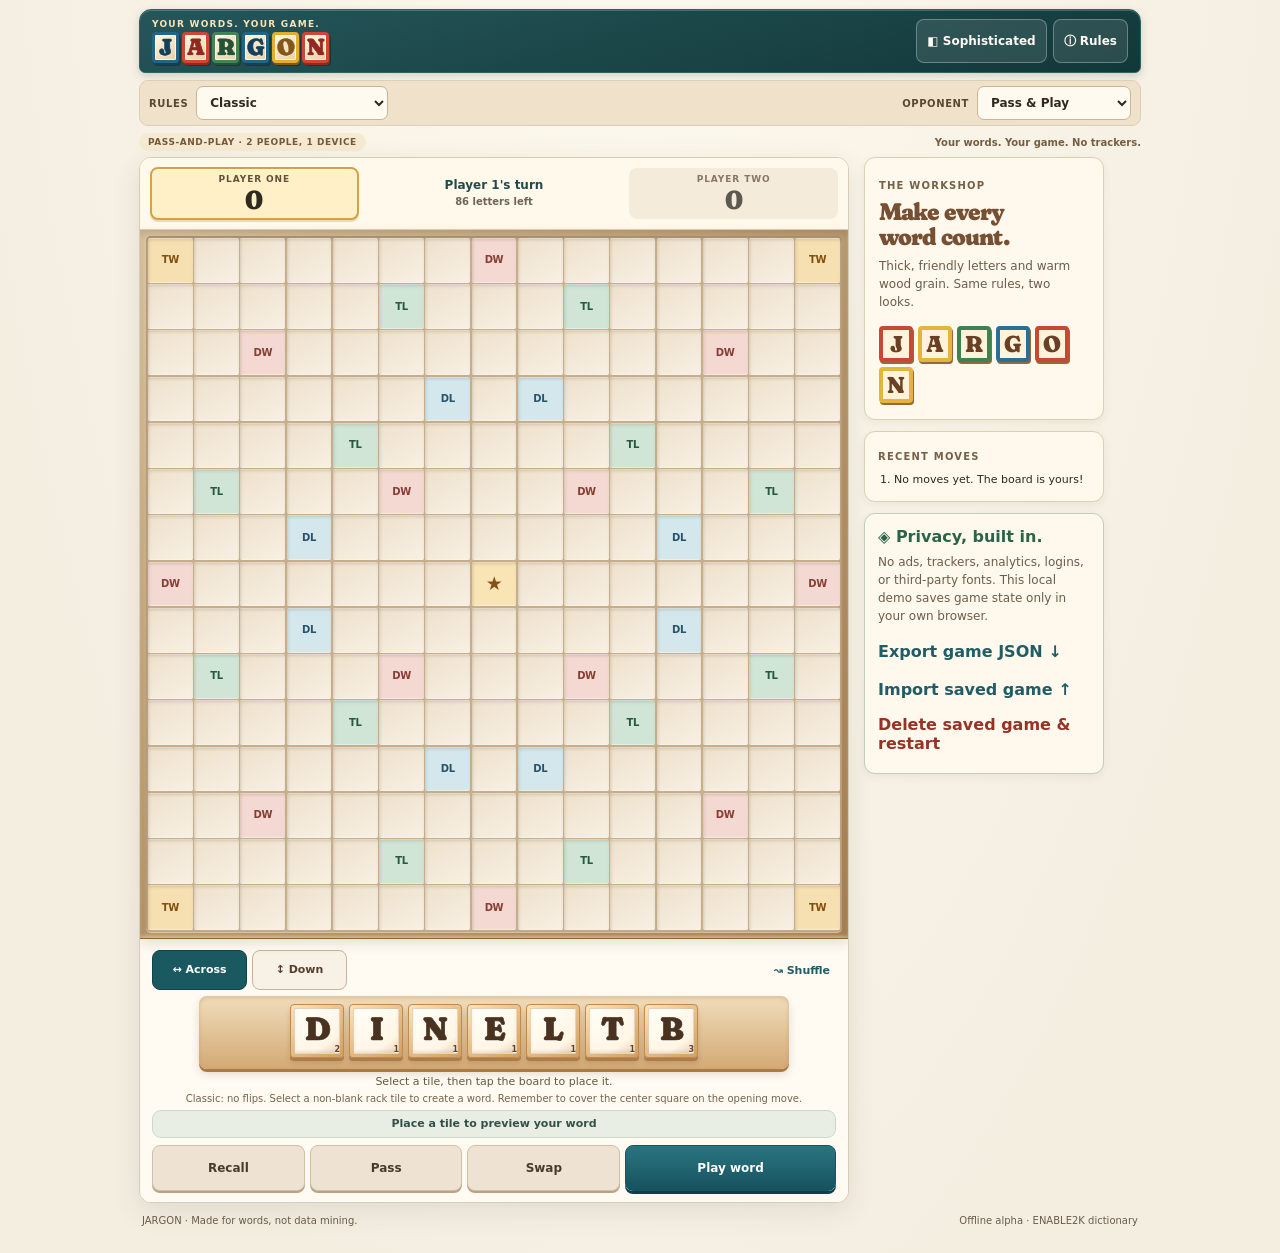
==== playtest/index.html @ ea656ae9 "preview: publish CI-tested drag, direction and computer game in separate playtest path" ====
<!doctype html>
<html lang="en"><head><meta charset="utf-8"><meta name="viewport" content="width=device-width,initial-scale=1,viewport-fit=cover"><meta name="theme-color" content="#f6eddf"><meta name="description" content="Jargon — your words, your game, your privacy."><title>Jargon — Privacy-first word game</title><style>/* Fraunces ©2018 Fraunces Project Authors, OFL 1.1; see src/fonts/OFL.txt. */
@font-face { font-family: "Jargon Fraunces"; src: url("[data-uri]") format("woff2"); font-weight: 900; font-style: normal; font-display: swap; }

/* Jargon / Workshop design system v8
   One authoritative token palette; components, then responsive, then motion.
   Original vintage toy-block styling. No network assets or advertising SDKs. */
:root {
  color-scheme: light;
  --canvas: #f4eee1;
  --paper: #fffcf5;
  --ink: #30291f;
  --muted: #6a5b4a;
  --hairline: #ddceb8;
  --wood: #e6ba79;
  --wood-side: #aa7742;
  --wood-deep: #86572e;
  --chalkboard: #204a4b;
  --chalkboard-dark: #123738;
  --teal: #205d66;
  --red: #bf392e;
  --green: #2d6948;
  --yellow: #efb22c;
  --blue: #216589;
  --display: 'Jargon Fraunces', 'Cooper Black', 'Bookman Old Style', Georgia, serif;
  --ui: system-ui, -apple-system, 'Segoe UI', sans-serif;
  --control-min: 44px;
}
* { box-sizing: border-box; }
html { -webkit-text-size-adjust: 100%; }
body {
  margin: 0;
  min-height: 100dvh;
  background: radial-gradient(ellipse at 50% -40%, #fffaf0 0%, var(--canvas) 80%);
  color: var(--ink);
  font-family: var(--ui);
  -webkit-tap-highlight-color: transparent;
}
button, select { font: inherit; }
button { cursor: pointer; touch-action: manipulation; }
button:disabled { cursor: not-allowed; opacity: .55; }
:where(button, select, [role='gridcell'], [role='button']):focus-visible {
  outline: 3px solid #066380;
  outline-offset: 2px;
}
h1, h2, h3 { font-family: var(--display); letter-spacing: -.035em; }
.shell {
  max-width: 1020px;
  margin: auto;
  padding: max(9px, env(safe-area-inset-top)) max(9px, env(safe-area-inset-right)) max(15px, env(safe-area-inset-bottom)) max(9px, env(safe-area-inset-left));
}

/* The masthead is compact: no marketing copy should displace the board. */
.top {
  display: flex; align-items: center; justify-content: space-between;
  gap: 9px; padding: 9px 12px;
  background: linear-gradient(165deg, #25565a, var(--chalkboard-dark));
  border: 1px solid #2e6360;
  border-radius: 12px 12px 6px 6px;
  color: #fff8e4;
  box-shadow: inset 0 1px 0 #ffffff32, 0 3px 8px #163a3530;
}
.top .eyebrow { color: #fae3b4; font-size: 9px; font-weight: 900; letter-spacing: .14em; margin-bottom: 3px; }
.brand-wordmark { margin: 0; font-size: 26px; line-height: 1; }
.brand-tiles { display: flex; gap: 3px; align-items: center; }
.brand-tiles > span {
  --paint: var(--blue); --paint-deep: #143f5d;
  display: grid; place-items: center;
  width: 27px; height: 31px;
  border: 3px solid var(--paint);
  border-radius: 4px;
  background: linear-gradient(145deg, #fff7e5, #ead0a3);
  color: var(--paint-deep);
  font: 900 23px/1 var(--display);
  -webkit-text-stroke: .6px currentColor;
  text-shadow: 0 1px 0 #fff8e4;
  box-shadow: inset 0 0 0 1px #ffffffba, 1px 2px 0 var(--paint-deep), 2px 3px 0 #10201c75;
}
.brand-tiles > span:nth-child(2), .brand-tiles > span:nth-child(6) { --paint: #d34434; --paint-deep: #922921; }
.brand-tiles > span:nth-child(3) { --paint: #448354; --paint-deep: #245337; }
.brand-tiles > span:nth-child(5) { --paint: #e5ad30; --paint-deep: #825718; }
.top-actions { display: flex; align-items: center; gap: 6px; }
.icon-button {
  min-height: var(--control-min);
  padding: 7px 10px;
  border: 1px solid #ffffff4b;
  border-radius: 8px;
  background: #ffffff1b;
  color: #fffaf2;
  font-size: 12px;
  font-weight: 750;
  white-space: nowrap;
}
.icon-button:active { background: #ffffff36; }

/* Compact mode selection, no storefronts or intrusive banners. */
.mode-strip {
  display: flex; align-items: center; justify-content: space-between;
  margin: 7px 0; padding: 5px 9px;
  background: #efe1ca;
  border: 1px solid var(--hairline);
  border-radius: 9px;
  min-height: 39px;
  gap: 10px;
}
.mode-picker { display: inline-flex; gap: 8px; align-items: center; font-size: 10px; color: #594831; font-weight: 850; letter-spacing: .06em; white-space: nowrap; }
.mode-picker select {
  min-height: 34px;
  max-width: 192px;
  padding: 4px 23px 4px 9px;
  background: #fffaf0;
  border: 1px solid #cbb593;
  border-radius: 7px;
  color: var(--ink);
  font-size: 12px;
  font-weight: 750;
}
.mode-note, .tagline { color: #755e42; font-size: 10px; font-weight: 650; }
.intro { display: flex; align-items: center; justify-content: space-between; gap: 8px; margin-bottom: 6px; }
.alpha-pill { background: #f7ead3; color: #76583a; font-size: 9px; font-weight: 850; border-radius: 40px; padding: 4px 9px; letter-spacing: .06em; }

/* The game is a tray, not a spreadsheet. */
.game-layout { display: grid; grid-template-columns: minmax(0, 710px) minmax(0, 240px); gap: 15px; align-items: start; }
.game {
  min-width: 0;
  background: var(--paper);
  border: 1px solid #dccbb4;
  border-radius: 12px;
  overflow: hidden;
  box-shadow: 0 8px 28px #3e2c1b1a;
}
.scorebar { display: grid; grid-template-columns: minmax(0, 1fr) minmax(0, 1.22fr) minmax(0, 1fr); align-items: center; gap: 8px; padding: 9px 10px; background: #fff9eb; border-bottom: 1px solid var(--hairline); }
.player { display: flex; flex-direction: column; align-items: center; justify-content: center; gap: 3px; min-width: 0; min-height: 51px; padding: 5px 4px; border-radius: 8px; background: #f1e7d6; color: #6b5c4b; opacity: .77; border: 1px solid transparent; }
.player.active { opacity: 1; background: #fff0c8; border: 2px solid #d6a049; box-shadow: inset 0 1px 0 #ffffffb8, 0 2px 0 #bc8c3f4d; }
.player-label { font-size: 9px; font-weight: 850; letter-spacing: .1em; white-space: nowrap; color: #65503a; }
.player strong { font: 900 26px/1 var(--display); color: var(--ink); }
.turn-center { min-width: 0; text-align: center; color: var(--chalkboard); font-size: 12px; line-height: 1.25; font-weight: 850; }
.turn-center small { display: block; margin-top: 3px; color: #6f6456; font-size: 10px; font-weight: 650; }

.board-wrap { position: relative; isolation: isolate; padding: 6px; background: linear-gradient(140deg,#dfcaa6,#b8996c 53%,#aa8254); box-shadow: inset 0 4px 8px #62432445,inset 0 -2px 3px #fff3d777,0 5px 11px #3f291e20; border-bottom:1px solid #8d6538; }
.board {
  display: grid; grid-template-columns: repeat(15, minmax(0, 1fr));
  aspect-ratio: 1; width: 100%;
  gap: 1.5px; padding: 2px;
  background: #c6ad8c;
  border-radius: 5px;
  box-shadow: inset 0 2px 4px #513a2860,0 1px 0 #f4e5cd99;
}
.sq {
  position: relative; display: grid; place-items: center;
  aspect-ratio: 1; min-width: 0; min-height: 0; padding: 0;
  border: 0; border-radius: 2px;
  background: linear-gradient(150deg,#eee1cb,#f8f0e4); color: #7e6a53;
  box-shadow: inset 1px 2px 3px #63482d34,inset 0 -1px 1px #fff9ee90;
  overflow: hidden;
}
.sq::after { content: ''; position: absolute; inset: 0; pointer-events: none; box-shadow: inset 0 1px 1px #ffffff55; }
@media (hover:hover) and (pointer:fine) { .sq:not(.occupied):hover { filter:brightness(1.045); } }
.sq.premium-DL { background: #d3e7ec; color: #28536a; }
.sq.premium-TL { background: #d0e5d5; color: #26583e; }
.sq.premium-DW { background: #f3d9d1; color: #863e35; }
.sq.premium-TW { background: #f6e0b2; color: #81500f; }
.sq.center { background: #f9e4b5; color: #85501b; }
.bonus { font-size: clamp(7px, 1.55vw, 10px); font-weight: 900; line-height: 1; letter-spacing: -.035em; }
.sq.center .bonus { font-size: clamp(12px, 2vw, 19px); }
.sq:focus-visible { position: relative; z-index: 5; outline: 3px solid #005e7b; outline-offset: -2px; }

/* Blocks: single tile component, theme-adjusted through inherited tokens. */
.block {
  --edge: #bf8a4b; --edge-dark: #946232; --face: #fff6e5; --letter: #4a3221;
  position: relative; isolation: isolate;
  display: grid; place-items: center;
  width: 100%; aspect-ratio: 1;
  background: linear-gradient(143deg,#fce4b9,#e7c08a 47%,#d1a061);
  border: 1px solid var(--edge);
  border-radius: 4px;
  box-shadow: inset 0 1px 1px #fff9e3,inset 0 -3px 0 #a67b49aa,0 2px 4px #3e2c1b40;
  color: var(--letter);
  user-select: none;
  line-height: 1;
}
.block::before {
  content: ''; position: absolute; inset: 0; pointer-events: none;
  border-radius: inherit;
  background: repeating-linear-gradient(96deg, transparent 0 7px, #8656250a 8px 9px, transparent 10px 18px);
  opacity: .45;
}
.block .face {
  display: grid; place-items: center;
  width: 87%; height: 87%;
  position: relative; z-index: 1;
  border: 1px solid #ba90655e;
  border-radius: 2px;
  background: linear-gradient(145deg,#fffef7,var(--face) 76%,#ebd4b4);
  box-shadow: inset 0 1px 2px #fffef7,inset 0 -2px 3px #aa78472b;
  font-family: var(--display); font-size: clamp(12px, 2.5vw, 25px); font-weight: 900;
  letter-spacing: -.06em; -webkit-text-stroke: .6px currentColor;
  text-shadow: 0 1px 0 #ffffffba;
  padding-bottom: .11em;
}
.block .points {
  position: absolute; z-index: 3;
  right: 2px; bottom: 2px;
  color: #604329; font: 900 clamp(6px, .78vw, 9px)/1 var(--ui);
  text-shadow: 0 1px 0 #fff8e6;
}
.sq .block { height: 100%; border-radius: 2px; }
.sq .block .face { font-size: clamp(11px, 2.4vw, 25px); }
.sq .block .points { right: 1px; bottom: 1px; font-size: clamp(6px, .72vw, 9px); }
.block.selected { transform: translateY(-3px) scale(1.035); outline: 2px solid var(--teal); outline-offset: 1px; }
.block.placed { outline: 2px solid #337953; outline-offset: -2px; }
.block.flipped { outline: 2px solid var(--teal); outline-offset: -2px; }
.block.flipped .face { color: #185467; background: linear-gradient(150deg, #fff3e5, #f6dcae); }
.block .flip-mark { position: absolute; z-index: 4; top: 1px; left: 1px; width: 11px; height: 11px; display: grid; place-items: center; background: #fff6e2ec; color: #15586c; font: 900 8px/1 var(--ui); border-radius: 2px; }
.sq .block .flip-mark { width: 8px; height: 8px; font-size: 6px; }

/* Painted toy blocks get saturated ENAMEL rims; readable dark letters remain on ivory faces. */
body.playful .block[data-color='0'] { --edge: #246e90; --edge-dark: #174862; --letter: #164b66; }
body.playful .block[data-color='1'] { --edge: #bf392e; --edge-dark: #87251d; --letter: #873026; }
body.playful .block[data-color='2'] { --edge: #33734b; --edge-dark: #205437; --letter: #275539; }
body.playful .block[data-color='3'] { --edge: #dfaa21; --edge-dark: #94651b; --letter: #775016; }
body.playful .block {
  border: 3px solid var(--edge);
  border-radius: 5px;
  box-shadow: inset 0 1px 1px #fff9e3,inset 0 -3px 0 var(--edge-dark),1px 3px 1px var(--edge-dark),2px 5px 6px #4e301f45;
}
body.playful .block .face { width: 94%; height: 94%; border: 1px solid #fff8e6; background: linear-gradient(148deg,#fffef8,#f9edd5 65%,#eed4ae); box-shadow: inset 0 1px 2px #fff,inset 0 -2px 3px #80582c2a; }
body.playful .sq .block { border-width: 2px; border-radius: 2px; box-shadow: inset 0 1px 0 #fff7e4, 1px 1px 1px #392c2035; }
body.playful .sq .block .face { width: 92%; height: 92%; }
body.playful .block .points { color: #4b3523; }

/* Rack is a shallow wooden ledge. Gameplay stays visible above the fold. */
.rack-area { padding: 9px 12px 11px; background: #fffbf2; }
.rack-heading { display: flex; align-items: center; justify-content: space-between; gap: 8px; color: #6d5b45; font-size: 10px; font-weight: 900; letter-spacing: .08em; }
.rack-tools { display: flex; gap: 4px; align-items: center; }
.text-button { color: var(--teal); background: transparent; border: 0; font-weight: 850; }
.rack-heading .text-button { padding: 8px 6px; min-height: var(--control-min); font-size: 11px; }
.flip-btn { border: 1px solid #d5c4a9; border-radius: 8px; background: #fff5e5; }
.rack {
  display: flex; justify-content: center; gap: 5px;
  margin: 4px auto 6px; padding: 8px 6px 11px;
  max-width: 590px;
  background: linear-gradient(180deg, #f0ddbc, #d4a974);
  border-radius: 8px;
  box-shadow: inset 0 2px 4px #8c5a2c3a, 0 3px 0 #aa7b47, 0 5px 8px #5d41292c;
}
.rack .block { flex: 0 1 54px; max-width: 54px; min-width: 0; cursor: pointer; box-shadow: 0 3px 0 #ac7c4d, 0 5px 5px #533e2a2b; }
.rack .block .face { font-size: clamp(21px, 5.2vw, 32px); }
.rack .block .points { font-size: 8px; right: 3px; bottom: 3px; }
.hint { color: #68563e; font-size: 11px; text-align: center; line-height: 1.3; min-height: 14px; margin: 0 auto 3px; }
.flip-explain { color: #77614a; font-size: 10px; line-height: 1.3; text-align: center; min-height: 12px; margin: 0 auto 5px; }
.controls { display: grid; grid-template-columns: repeat(3,minmax(0,1fr)) minmax(91px,1.38fr); gap: 5px; margin-top: 7px; }
.controls button {
  min-height: 46px; padding: 7px 4px;
  border: 1px solid #d2bfa6; border-radius: 8px;
  background: #eee3d2; color: #473a2e;
  box-shadow: 0 2px 0 #b9a384;
  font-size: 12px; font-weight: 850;
}
.controls .primary { background: linear-gradient(180deg, #2a7580, #16525e); color: #fff; border-color: #135563; box-shadow: 0 3px 0 #10404b; }
.controls button:active { transform: translateY(1px); box-shadow: 0 1px 0 #876f52; }

/* Secondary content does not compete with play. */
.sidebar { display: flex; flex-direction: column; gap: 11px; min-width: 0; }
.panel { background: #fff8ec; border: 1px solid var(--hairline); border-radius: 11px; padding: 16px 14px; box-shadow: 0 3px 9px #392c1b10; }
.panel h3 { margin: 6px 0 8px; color: #775033; font-size: 24px; line-height: 1.05; }
.panel p { margin: 0; font-size: 12px; color: #6d5c4b; line-height: 1.5; }
.panel-kicker { font-size: 10px; font-weight: 850; letter-spacing: .12em; color: #756148; }
.panel.small { padding: 13px; }
.blocks-deco { display: flex; flex-wrap: wrap; gap: 5px; margin-top: 15px; }
.blocks-deco span { display: grid; place-items: center; width: 34px; height: 36px; border: 4px solid #c74835; background: #fff3db; color: #694023; border-radius: 4px; font: 900 23px var(--display); box-shadow: 1px 2px 0 #98673a; }
.blocks-deco span:nth-child(4n+2) { border-color: #e3b43e; }
.blocks-deco span:nth-child(4n+3) { border-color: #3d8253; }
.blocks-deco span:nth-child(4n) { border-color: #2b7092; }
.history { padding-left: 16px; margin: 7px 0 0; font-size: 11px; line-height: 1.55; color: var(--ink); max-height: 158px; overflow: auto; }
.privacy { border-color: #bfcfba; }
.privacy strong { color: #2a644a; }
.privacy p { margin: 7px 0; }
.privacy .text-button { display: block; width: 100%; min-height: 38px; padding: 7px 0; text-align: left; }
.danger { color: #9a3127; }
footer { display: flex; justify-content: space-between; gap: 8px; padding: 12px 3px; color: var(--muted); font-size: 10px; }

/* Messages, inaccessible-preview warning and dialogs. */
.runtime-alert, .noscript-alert { display: none; margin: 7px 0; padding: 10px; color: #6d1f1a; background: #fff0ed; border: 1px solid #dc9785; border-radius: 9px; font-size: 13px; }
.runtime-alert.visible, .noscript-alert { display: block; }
.preview-lock { position: absolute; z-index: 20; top: 50%; left: 50%; transform: translate(-50%,-50%); display: flex; flex-direction: column; align-items: center; gap: 7px; width: min(75%,365px); padding: 17px 13px; text-align: center; background: #fffbf6f5; border: 2px solid #d9b780; border-radius: 14px; box-shadow: 0 10px 25px #372a2060; color: #4a3824; pointer-events: none; }
.preview-lock strong { font: 900 21px var(--display); }
.preview-lock span { font: 650 12px/1.4 var(--ui); }
.preview-lock-icon { display: grid; place-items: center; width: 43px; height: 43px; border-radius: 6px; border: 6px solid #28778a; color: #24586c; background: #ffebca; font: 900 28px var(--display); box-shadow: 2px 3px 0 #b79063; }
body.js-ready .preview-lock { display: none; }
dialog { width: min(92vw,390px); max-width: 390px; padding: 20px; border: 1px solid #d5b88f; border-radius: 14px; background: #fffaf1; color: var(--ink); box-shadow: 0 18px 50px #2c211b63; }
dialog::backdrop { background: #132828a8; }
dialog h3 { margin: 0 0 8px; font-size: 23px; }
dialog p { margin: 0 0 15px; font-size: 13px; line-height: 1.5; color: var(--muted); }
dialog button { min-height: 44px; }
.letter-picker label { display: block; margin-bottom: 6px; font-size: 13px; font-weight: 800; }
.letter-picker select { width: 100%; min-height: 48px; padding: 9px; background: white; border: 1px solid #b99a74; border-radius: 8px; font-size: 18px; }
.picker-actions { display: flex; gap: 9px; justify-content: flex-end; margin-top: 14px; }
.picker-actions button { min-width: 105px; padding: 9px 12px; border: 1px solid #d0bea5; border-radius: 8px; font-weight: 800; background: #f0e6d8; }
.picker-actions .primary { color: white; background: var(--teal); }

/* Tablet: constrain game by height as well as width. Keep rack+controls visible. */
@media (max-width: 1000px) {
  .game-layout { grid-template-columns: minmax(0,1fr); justify-items: center; }
  .sidebar { display: none; }
  .intro { display: none; }
  .game { width: 100%; max-width: min(720px, calc(100dvh - 435px)); }
}
@media (max-width: 520px) {
  .shell { padding-top: max(6px, env(safe-area-inset-top)); }
  .top { padding: 7px 9px; }
  .top .eyebrow { font-size: 8px; }
  .brand-tiles > span { width: 23px; height: 27px; font-size: 19px; border-width: 2px; }
  .icon-button { padding: 5px 7px; font-size: 11px; }
  .mode-strip { min-height: 36px; margin: 5px 0; padding: 3px 7px; }
  .mode-picker { font-size: 9px; gap: 5px; }
  .mode-picker select { min-height: 32px; max-width: 170px; font-size: 11px; padding-left: 6px; }
  .mode-note { display: none; }
  .game { max-width: 100%; }
  .scorebar { padding: 6px; gap: 5px; }
  .player { min-height: 48px; }
  .player strong { font-size: 23px; }
  .player-label { font-size: 8px; }
  .turn-center { font-size: 11px; }
  .turn-center small { font-size: 9px; }
  .board-wrap { padding: 4px; }
  .board { gap: 1px; padding: 2px; }
  .sq { border-radius: 1px; }
  .sq .block { border-radius: 1px; }
  .sq .block .face { font-size: clamp(10px,3.25vw,15px); }
  .sq .block .points { font-size: 5.5px; }
  .rack-area { padding: 6px 8px 10px; }
  .rack-heading { font-size: 9px; }
  .rack-heading .text-button { min-height: 40px; padding: 4px 6px; }
  .rack { gap: 4px; padding: 6px 5px 8px; margin: 3px auto 5px; }
  .rack .block { flex: 0 1 calc((100% - 24px)/7); }
  .rack .block .face { font-size: clamp(18px,5.4vw,25px); -webkit-text-stroke: .65px currentColor; }
  .hint { font-size: 10px; }
  .flip-explain { font-size: 9px; min-height: 11px; }
  .controls { gap: 4px; margin-top: 5px; }
  .controls button { font-size: 11px; min-height: 46px; }
  .preview-lock { width: 78%; padding: 12px 9px; gap: 5px; }
  .preview-lock strong { font-size: 17px; }
  .preview-lock span { font-size: 10px; }
  .preview-lock-icon { width: 34px; height: 34px; border-width: 4px; font-size: 21px; }
}
@media (min-width:521px) and (max-width:1000px) {
  .game { max-width: min(720px, calc(100dvh - 493px)); }
}

.score-pop { position:absolute;z-index:11;pointer-events:none;padding:4px 11px;border-radius:30px;background:#176171;color:#fffdf2;font:900 clamp(16px,4vw,24px)/1.2 var(--display);box-shadow:0 5px 12px #26180e50;transform:translate(-50%,-50%); }
.haptics-row { display:flex;align-items:center;gap:9px;margin:9px 0 13px;color:var(--ink);font-size:13px; }
.haptics-row input { width:20px;height:20px;accent-color:var(--teal); }
[hidden] { display:none !important; }
.rack .block { touch-action:manipulation; }
@media (prefers-reduced-motion: no-preference) {
 .block { transition:transform .16s cubic-bezier(.2,1.2,.35,1),box-shadow .16s ease; }
 .sq .block.is-dropping { animation:jargon-drop .32s cubic-bezier(.22,1,.36,1) both; }
 .rack .block.is-flipping { animation:jargon-flip .36s cubic-bezier(.35,.05,.32,1) both;transform-origin:50% 50%; }
 .rack .block.is-shuffling { animation:jargon-shuffle .38s cubic-bezier(.16,1,.3,1) both;animation-delay:calc(var(--tile-index,0)*36ms); }
 .score-pop { animation:jargon-score .8s ease-out both; }
 @keyframes jargon-drop { 0%{transform:translateY(-12px) scale(1.15)} 55%{transform:translateY(2px) scale(.92,1.05)} 78%{transform:translateY(-1px) scale(1.04,.98)} 100%{transform:translateY(0) scale(1)} }
 @keyframes jargon-flip { 0%{transform:perspective(500px) rotateY(0) translateY(-3px)} 48%{transform:perspective(500px) rotateY(82deg) translateY(-7px) scale(1.06)} 100%{transform:perspective(500px) rotateY(0)} }
 @keyframes jargon-shuffle { 0%{transform:translateY(0) rotate(0)} 43%{transform:translateY(-11px) rotate(-5deg) scale(1.07)} 76%{transform:translateY(1px) rotate(2deg)} 100%{transform:translateY(0) rotate(0)} }
 @keyframes jargon-score { 0%{opacity:0;transform:translate(-50%,-50%) scale(.6)} 45%{opacity:1;transform:translate(-50%,-98%) scale(1.18)} 100%{opacity:0;transform:translate(-50%,-160%) scale(1)} }
}
@media (prefers-reduced-motion: reduce) {
  *, *::before, *::after { animation: none !important; transition: none !important; scroll-behavior: auto !important; }
}

/* Narrow-phone labels collapse to preserve the minimum gameplay width. */
@media (max-width: 350px) {
  #theme span { display: none; }
  .top-actions #theme { min-width: 44px; }
}
/* Wide short screens: game remains usable instead of pushing controls below the fold. */
@media (min-width: 1001px) and (max-height: 850px) {
  .game-layout { grid-template-columns: minmax(0,1fr); }
  .sidebar { display: none; }
  .intro { display: none; }
  .game { width: 100%; display: grid; grid-template-columns: minmax(0,1fr) minmax(0,1fr); }
  .scorebar { grid-column: 1 / -1; padding: 6px; }
  .board-wrap { grid-column: 1; padding: 4px; border-bottom: 0; }
  .rack-area { grid-column: 2; display: flex; flex-direction: column; justify-content: center; padding: 14px; }
  .rack { width: 100%; }
  .rack .block { flex-basis: calc((100% - 30px)/7); }
}

/* PR15: the letter board and rack resist unintended swipe scrolling, but pinch zoom remains available. */
#board,#rack { touch-action: pinch-zoom; }
#rack .block { touch-action: pinch-zoom; }
.draft-preview {
 min-height: 28px; display:flex;align-items:center;justify-content:center;
 margin:4px auto 2px;padding:5px 9px;border-radius:9px;
 color:#325047;background:#e9eee5; border:1px solid #c8d9c9;
 font:750 11px/1.35 var(--ui);text-align:center;
}
.draft-preview[data-status="valid"] { color:#124c42;background:#d8ebdf;border-color:#94c6a6; }
.draft-preview[data-status="incomplete"] { color:#825a34;background:#f3e8d9;border-color:#d9c4a8; }
@media(max-width:520px) {
 .draft-preview { min-height:24px;padding:3px 5px;font-size:10px;margin:2px auto 1px; }
}

/* Explicit placement direction: available next to rack without expanding the board. */
.placement-direction { display:flex;align-items:center;justify-content:center;gap:5px;margin:3px 0 5px;min-width:0; }
.placement-label { font:800 9px/1.1 var(--ui);letter-spacing:.04em;color:#665642;margin-right:3px;white-space:nowrap; }
.placement-direction .direction-button { flex:1;min-width:0;min-height:34px;padding:4px 6px;border-radius:8px;border:1px solid #c7b498;background:#f8f1e5;color:#53412f;font:800 11px/1.15 var(--ui);cursor:pointer;touch-action:manipulation; }
.placement-direction .direction-button.active { background:#1b5960;color:#fff;border-color:#12454b; }
.placement-direction .direction-button:focus-visible { outline:3px solid #d88f40;outline-offset:2px; }
@media (max-width:350px){.placement-label{display:none}.placement-direction .direction-button{min-height:34px}}

/* Pointer-driven tile placement keeps the board fully interactive and pinch-zoom enabled. */
.tile-drag-ghost { position:fixed!important;z-index:999;pointer-events:none;transform:translate(-50%,-50%) scale(1.12);margin:0!important;box-shadow:0 9px 20px #33221255;opacity:.94; }
.tile-drag-origin { opacity:.42; }
#board .sq.drag-target { outline:2px solid #146e79;outline-offset:-2px;background:#c8e5db;box-shadow:inset 0 0 0 2px #fff8; }
#rack .block, #board .sq { -webkit-user-select:none;user-select:none; }

/* Keep direction selection on the existing rack toolbar row: no added mobile height. */
.rack-heading { display:flex;align-items:center;justify-content:space-between;gap:4px; }
.rack-heading .placement-direction { margin:0;flex:1;min-width:0;max-width:195px;justify-content:flex-start; }
.rack-heading .direction-button { min-height:40px; }
@media(max-width:520px){.rack-heading .direction-button { min-height:40px;padding:4px 5px;font-size:10px; }.rack-heading .rack-tools {flex-shrink:0;}}

/* Directional board cursor: inline SVG stays crisp on high-DPI Safari. */
#board .sq.active-cursor { position:relative;outline:2px solid var(--teal);outline-offset:-2px;z-index:1; }
#board .sq .cursor-arrow { position:absolute;inset:1px 1px auto auto;display:grid;place-items:center;
  width:14px;height:14px;border-radius:50%;background:var(--paper);color:var(--teal);
  box-shadow:0 1px 3px #172d2d26;pointer-events:none; }
#board .sq .cursor-arrow svg {display:block;width:11px;height:11px;fill:none;stroke:currentColor;stroke-width:2.5;
  stroke-linecap:round;stroke-linejoin:round; }
#board .sq.dir-vertical .cursor-arrow {color:var(--green);}
body.playful #board .sq.active-cursor {outline-color:var(--blue);}
body.playful #board .sq .cursor-arrow {color:var(--blue);}
#board .sq.drag-target {outline:2px solid var(--teal);outline-offset:-2px;}
body.playful #board .sq.drag-target {outline-color:var(--blue);}
.tile-drag-ghost {left:0;top:0;will-change:transform;box-shadow:0 12px 24px #0005;}

/* During pass-and-play handoff, conceal the incoming player's rack until Ready. */
body.handoff-lock #rack .block {visibility:hidden;}
body.handoff-lock .rack-area {filter:none;}

/* Computer mode: do not reveal the bot rack or accept tile interactions during its turn. */
body.bot-turn #rack .block{visibility:hidden;pointer-events:none;}
body.bot-turn #board .sq{pointer-events:none;}
body.bot-turn #shuffle,body.bot-turn #flip{pointer-events:none;opacity:.5;}
.mode-strip{gap:8px;flex-wrap:wrap;}
@media(max-width:520px){.mode-strip{display:flex;justify-content:space-between;gap:5px;}.mode-strip .mode-picker{min-width:0;font-size:8px;gap:3px;}.mode-strip select{max-width:min(35vw,170px);font-size:10px;}}

/* Keep the two rules/opponent selectors on one row even at 320px; accessible names stay on selects. */
@media(max-width:520px){
  .mode-strip{flex-wrap:nowrap;min-height:36px;}
  .mode-strip .mode-picker{flex:1 1 0;min-width:0;font-size:0;gap:0;}
  .mode-strip .mode-picker select{width:100%;max-width:100%;min-width:0;font-size:11px;}
}
</style></head>
<body><div class="shell">
<header class="top"><div><div class="eyebrow">YOUR WORDS. YOUR GAME.</div><h1 class="brand-wordmark" aria-label="Jargon"><span class="brand-tiles" aria-hidden="true"><span>J</span><span>A</span><span>R</span><span>G</span><span>O</span><span>N</span></span></h1></div><div class="top-actions"><button id="theme" class="icon-button" type="button" aria-label="Switch visual style">◧ <span>Sophisticated</span></button><button id="rules" class="icon-button" type="button">ⓘ Rules</button></div></header>
<div class="mode-strip"><label class="mode-picker">RULES <select id="game-mode" aria-label="Game ruleset"><option value="classic">Classic</option><option value="blocks">Block Flip · 104 tiles</option></select></label><label class="mode-picker">OPPONENT <select id="opponent-mode" aria-label="Choose opponent"><option value="local">Pass &amp; Play</option><option value="computer">Play Computer</option></select></label></div>
<main><div id="runtime-alert" class="runtime-alert" role="alert" aria-live="assertive"></div><noscript><div class="noscript-alert" role="alert"><strong>This preview cannot run Jargon.</strong> The board is visible, but moves require JavaScript. Open Jargon as a website in Safari or Chrome rather than in a document or attachment preview.</div></noscript><div class="intro"><span class="alpha-pill">PASS-AND-PLAY · 2 PEOPLE, 1 DEVICE</span><span class="tagline">Your words. Your game. No trackers.</span></div>
<div class="game-layout"><section class="game" aria-label="Jargon game"><div class="scorebar"><div class="player active" id="player0"><span class="player-label">PLAYER ONE</span><strong id="score0">0</strong></div><div class="turn-center"><span id="turn-label">Player One’s turn</span><small id="bag-count">86 letters left</small></div><div class="player" id="player1"><span class="player-label">PLAYER TWO</span><strong id="score1">0</strong></div></div>
<div class="board-wrap"><div class="preview-lock" role="status"><div class="preview-lock-icon" aria-hidden="true">J</div><strong>Preview only</strong><span>This document viewer cannot run the game. The board is a picture until Jargon is opened as a <b>website in Safari or Chrome.</b></span></div><div class="board" id="board" role="grid" aria-label="15 by 15 word board"><span class="sq fallback premium-TW" role="gridcell" aria-label="Row 1, column 1"><span class="bonus">TW</span></span><span class="sq fallback" role="gridcell" aria-label="Row 1, column 2"></span><span class="sq fallback" role="gridcell" aria-label="Row 1, column 3"></span><span class="sq fallback" role="gridcell" aria-label="Row 1, column 4"></span><span class="sq fallback" role="gridcell" aria-label="Row 1, column 5"></span><span class="sq fallback" role="gridcell" aria-label="Row 1, column 6"></span><span class="sq fallback" role="gridcell" aria-label="Row 1, column 7"></span><span class="sq fallback premium-DW" role="gridcell" aria-label="Row 1, column 8"><span class="bonus">DW</span></span><span class="sq fallback" role="gridcell" aria-label="Row 1, column 9"></span><span class="sq fallback" role="gridcell" aria-label="Row 1, column 10"></span><span class="sq fallback" role="gridcell" aria-label="Row 1, column 11"></span><span class="sq fallback" role="gridcell" aria-label="Row 1, column 12"></span><span class="sq fallback" role="gridcell" aria-label="Row 1, column 13"></span><span class="sq fallback" role="gridcell" aria-label="Row 1, column 14"></span><span class="sq fallback premium-TW" role="gridcell" aria-label="Row 1, column 15"><span class="bonus">TW</span></span><span class="sq fallback" role="gridcell" aria-label="Row 2, column 1"></span><span class="sq fallback" role="gridcell" aria-label="Row 2, column 2"></span><span class="sq fallback" role="gridcell" aria-label="Row 2, column 3"></span><span class="sq fallback" role="gridcell" aria-label="Row 2, column 4"></span><span class="sq fallback" role="gridcell" aria-label="Row 2, column 5"></span><span class="sq fallback premium-TL" role="gridcell" aria-label="Row 2, column 6"><span class="bonus">TL</span></span><span class="sq fallback" role="gridcell" aria-label="Row 2, column 7"></span><span class="sq fallback" role="gridcell" aria-label="Row 2, column 8"></span><span class="sq fallback" role="gridcell" aria-label="Row 2, column 9"></span><span class="sq fallback premium-TL" role="gridcell" aria-label="Row 2, column 10"><span class="bonus">TL</span></span><span class="sq fallback" role="gridcell" aria-label="Row 2, column 11"></span><span class="sq fallback" role="gridcell" aria-label="Row 2, column 12"></span><span class="sq fallback" role="gridcell" aria-label="Row 2, column 13"></span><span class="sq fallback" role="gridcell" aria-label="Row 2, column 14"></span><span class="sq fallback" role="gridcell" aria-label="Row 2, column 15"></span><span class="sq fallback" role="gridcell" aria-label="Row 3, column 1"></span><span class="sq fallback" role="gridcell" aria-label="Row 3, column 2"></span><span class="sq fallback premium-DW" role="gridcell" aria-label="Row 3, column 3"><span class="bonus">DW</span></span><span class="sq fallback" role="gridcell" aria-label="Row 3, column 4"></span><span class="sq fallback" role="gridcell" aria-label="Row 3, column 5"></span><span class="sq fallback" role="gridcell" aria-label="Row 3, column 6"></span><span class="sq fallback" role="gridcell" aria-label="Row 3, column 7"></span><span class="sq fallback" role="gridcell" aria-label="Row 3, column 8"></span><span class="sq fallback" role="gridcell" aria-label="Row 3, column 9"></span><span class="sq fallback" role="gridcell" aria-label="Row 3, column 10"></span><span class="sq fallback" role="gridcell" aria-label="Row 3, column 11"></span><span class="sq fallback" role="gridcell" aria-label="Row 3, column 12"></span><span class="sq fallback premium-DW" role="gridcell" aria-label="Row 3, column 13"><span class="bonus">DW</span></span><span class="sq fallback" role="gridcell" aria-label="Row 3, column 14"></span><span class="sq fallback" role="gridcell" aria-label="Row 3, column 15"></span><span class="sq fallback" role="gridcell" aria-label="Row 4, column 1"></span><span class="sq fallback" role="gridcell" aria-label="Row 4, column 2"></span><span class="sq fallback" role="gridcell" aria-label="Row 4, column 3"></span><span class="sq fallback" role="gridcell" aria-label="Row 4, column 4"></span><span class="sq fallback" role="gridcell" aria-label="Row 4, column 5"></span><span class="sq fallback" role="gridcell" aria-label="Row 4, column 6"></span><span class="sq fallback premium-DL" role="gridcell" aria-label="Row 4, column 7"><span class="bonus">DL</span></span><span class="sq fallback" role="gridcell" aria-label="Row 4, column 8"></span><span class="sq fallback premium-DL" role="gridcell" aria-label="Row 4, column 9"><span class="bonus">DL</span></span><span class="sq fallback" role="gridcell" aria-label="Row 4, column 10"></span><span class="sq fallback" role="gridcell" aria-label="Row 4, column 11"></span><span class="sq fallback" role="gridcell" aria-label="Row 4, column 12"></span><span class="sq fallback" role="gridcell" aria-label="Row 4, column 13"></span><span class="sq fallback" role="gridcell" aria-label="Row 4, column 14"></span><span class="sq fallback" role="gridcell" aria-label="Row 4, column 15"></span><span class="sq fallback" role="gridcell" aria-label="Row 5, column 1"></span><span class="sq fallback" role="gridcell" aria-label="Row 5, column 2"></span><span class="sq fallback" role="gridcell" aria-label="Row 5, column 3"></span><span class="sq fallback" role="gridcell" aria-label="Row 5, column 4"></span><span class="sq fallback premium-TL" role="gridcell" aria-label="Row 5, column 5"><span class="bonus">TL</span></span><span class="sq fallback" role="gridcell" aria-label="Row 5, column 6"></span><span class="sq fallback" role="gridcell" aria-label="Row 5, column 7"></span><span class="sq fallback" role="gridcell" aria-label="Row 5, column 8"></span><span class="sq fallback" role="gridcell" aria-label="Row 5, column 9"></span><span class="sq fallback" role="gridcell" aria-label="Row 5, column 10"></span><span class="sq fallback premium-TL" role="gridcell" aria-label="Row 5, column 11"><span class="bonus">TL</span></span><span class="sq fallback" role="gridcell" aria-label="Row 5, column 12"></span><span class="sq fallback" role="gridcell" aria-label="Row 5, column 13"></span><span class="sq fallback" role="gridcell" aria-label="Row 5, column 14"></span><span class="sq fallback" role="gridcell" aria-label="Row 5, column 15"></span><span class="sq fallback" role="gridcell" aria-label="Row 6, column 1"></span><span class="sq fallback premium-TL" role="gridcell" aria-label="Row 6, column 2"><span class="bonus">TL</span></span><span class="sq fallback" role="gridcell" aria-label="Row 6, column 3"></span><span class="sq fallback" role="gridcell" aria-label="Row 6, column 4"></span><span class="sq fallback" role="gridcell" aria-label="Row 6, column 5"></span><span class="sq fallback premium-DW" role="gridcell" aria-label="Row 6, column 6"><span class="bonus">DW</span></span><span class="sq fallback" role="gridcell" aria-label="Row 6, column 7"></span><span class="sq fallback" role="gridcell" aria-label="Row 6, column 8"></span><span class="sq fallback" role="gridcell" aria-label="Row 6, column 9"></span><span class="sq fallback premium-DW" role="gridcell" aria-label="Row 6, column 10"><span class="bonus">DW</span></span><span class="sq fallback" role="gridcell" aria-label="Row 6, column 11"></span><span class="sq fallback" role="gridcell" aria-label="Row 6, column 12"></span><span class="sq fallback" role="gridcell" aria-label="Row 6, column 13"></span><span class="sq fallback premium-TL" role="gridcell" aria-label="Row 6, column 14"><span class="bonus">TL</span></span><span class="sq fallback" role="gridcell" aria-label="Row 6, column 15"></span><span class="sq fallback" role="gridcell" aria-label="Row 7, column 1"></span><span class="sq fallback" role="gridcell" aria-label="Row 7, column 2"></span><span class="sq fallback" role="gridcell" aria-label="Row 7, column 3"></span><span class="sq fallback premium-DL" role="gridcell" aria-label="Row 7, column 4"><span class="bonus">DL</span></span><span class="sq fallback" role="gridcell" aria-label="Row 7, column 5"></span><span class="sq fallback" role="gridcell" aria-label="Row 7, column 6"></span><span class="sq fallback" role="gridcell" aria-label="Row 7, column 7"></span><span class="sq fallback" role="gridcell" aria-label="Row 7, column 8"></span><span class="sq fallback" role="gridcell" aria-label="Row 7, column 9"></span><span class="sq fallback" role="gridcell" aria-label="Row 7, column 10"></span><span class="sq fallback" role="gridcell" aria-label="Row 7, column 11"></span><span class="sq fallback premium-DL" role="gridcell" aria-label="Row 7, column 12"><span class="bonus">DL</span></span><span class="sq fallback" role="gridcell" aria-label="Row 7, column 13"></span><span class="sq fallback" role="gridcell" aria-label="Row 7, column 14"></span><span class="sq fallback" role="gridcell" aria-label="Row 7, column 15"></span><span class="sq fallback premium-DW" role="gridcell" aria-label="Row 8, column 1"><span class="bonus">DW</span></span><span class="sq fallback" role="gridcell" aria-label="Row 8, column 2"></span><span class="sq fallback" role="gridcell" aria-label="Row 8, column 3"></span><span class="sq fallback" role="gridcell" aria-label="Row 8, column 4"></span><span class="sq fallback" role="gridcell" aria-label="Row 8, column 5"></span><span class="sq fallback" role="gridcell" aria-label="Row 8, column 6"></span><span class="sq fallback" role="gridcell" aria-label="Row 8, column 7"></span><span class="sq fallback premium-DW center" role="gridcell" aria-label="Row 8, column 8"><span class="bonus">★</span></span><span class="sq fallback" role="gridcell" aria-label="Row 8, column 9"></span><span class="sq fallback" role="gridcell" aria-label="Row 8, column 10"></span><span class="sq fallback" role="gridcell" aria-label="Row 8, column 11"></span><span class="sq fallback" role="gridcell" aria-label="Row 8, column 12"></span><span class="sq fallback" role="gridcell" aria-label="Row 8, column 13"></span><span class="sq fallback" role="gridcell" aria-label="Row 8, column 14"></span><span class="sq fallback premium-DW" role="gridcell" aria-label="Row 8, column 15"><span class="bonus">DW</span></span><span class="sq fallback" role="gridcell" aria-label="Row 9, column 1"></span><span class="sq fallback" role="gridcell" aria-label="Row 9, column 2"></span><span class="sq fallback" role="gridcell" aria-label="Row 9, column 3"></span><span class="sq fallback premium-DL" role="gridcell" aria-label="Row 9, column 4"><span class="bonus">DL</span></span><span class="sq fallback" role="gridcell" aria-label="Row 9, column 5"></span><span class="sq fallback" role="gridcell" aria-label="Row 9, column 6"></span><span class="sq fallback" role="gridcell" aria-label="Row 9, column 7"></span><span class="sq fallback" role="gridcell" aria-label="Row 9, column 8"></span><span class="sq fallback" role="gridcell" aria-label="Row 9, column 9"></span><span class="sq fallback" role="gridcell" aria-label="Row 9, column 10"></span><span class="sq fallback" role="gridcell" aria-label="Row 9, column 11"></span><span class="sq fallback premium-DL" role="gridcell" aria-label="Row 9, column 12"><span class="bonus">DL</span></span><span class="sq fallback" role="gridcell" aria-label="Row 9, column 13"></span><span class="sq fallback" role="gridcell" aria-label="Row 9, column 14"></span><span class="sq fallback" role="gridcell" aria-label="Row 9, column 15"></span><span class="sq fallback" role="gridcell" aria-label="Row 10, column 1"></span><span class="sq fallback premium-TL" role="gridcell" aria-label="Row 10, column 2"><span class="bonus">TL</span></span><span class="sq fallback" role="gridcell" aria-label="Row 10, column 3"></span><span class="sq fallback" role="gridcell" aria-label="Row 10, column 4"></span><span class="sq fallback" role="gridcell" aria-label="Row 10, column 5"></span><span class="sq fallback premium-DW" role="gridcell" aria-label="Row 10, column 6"><span class="bonus">DW</span></span><span class="sq fallback" role="gridcell" aria-label="Row 10, column 7"></span><span class="sq fallback" role="gridcell" aria-label="Row 10, column 8"></span><span class="sq fallback" role="gridcell" aria-label="Row 10, column 9"></span><span class="sq fallback premium-DW" role="gridcell" aria-label="Row 10, column 10"><span class="bonus">DW</span></span><span class="sq fallback" role="gridcell" aria-label="Row 10, column 11"></span><span class="sq fallback" role="gridcell" aria-label="Row 10, column 12"></span><span class="sq fallback" role="gridcell" aria-label="Row 10, column 13"></span><span class="sq fallback premium-TL" role="gridcell" aria-label="Row 10, column 14"><span class="bonus">TL</span></span><span class="sq fallback" role="gridcell" aria-label="Row 10, column 15"></span><span class="sq fallback" role="gridcell" aria-label="Row 11, column 1"></span><span class="sq fallback" role="gridcell" aria-label="Row 11, column 2"></span><span class="sq fallback" role="gridcell" aria-label="Row 11, column 3"></span><span class="sq fallback" role="gridcell" aria-label="Row 11, column 4"></span><span class="sq fallback premium-TL" role="gridcell" aria-label="Row 11, column 5"><span class="bonus">TL</span></span><span class="sq fallback" role="gridcell" aria-label="Row 11, column 6"></span><span class="sq fallback" role="gridcell" aria-label="Row 11, column 7"></span><span class="sq fallback" role="gridcell" aria-label="Row 11, column 8"></span><span class="sq fallback" role="gridcell" aria-label="Row 11, column 9"></span><span class="sq fallback" role="gridcell" aria-label="Row 11, column 10"></span><span class="sq fallback premium-TL" role="gridcell" aria-label="Row 11, column 11"><span class="bonus">TL</span></span><span class="sq fallback" role="gridcell" aria-label="Row 11, column 12"></span><span class="sq fallback" role="gridcell" aria-label="Row 11, column 13"></span><span class="sq fallback" role="gridcell" aria-label="Row 11, column 14"></span><span class="sq fallback" role="gridcell" aria-label="Row 11, column 15"></span><span class="sq fallback" role="gridcell" aria-label="Row 12, column 1"></span><span class="sq fallback" role="gridcell" aria-label="Row 12, column 2"></span><span class="sq fallback" role="gridcell" aria-label="Row 12, column 3"></span><span class="sq fallback" role="gridcell" aria-label="Row 12, column 4"></span><span class="sq fallback" role="gridcell" aria-label="Row 12, column 5"></span><span class="sq fallback" role="gridcell" aria-label="Row 12, column 6"></span><span class="sq fallback premium-DL" role="gridcell" aria-label="Row 12, column 7"><span class="bonus">DL</span></span><span class="sq fallback" role="gridcell" aria-label="Row 12, column 8"></span><span class="sq fallback premium-DL" role="gridcell" aria-label="Row 12, column 9"><span class="bonus">DL</span></span><span class="sq fallback" role="gridcell" aria-label="Row 12, column 10"></span><span class="sq fallback" role="gridcell" aria-label="Row 12, column 11"></span><span class="sq fallback" role="gridcell" aria-label="Row 12, column 12"></span><span class="sq fallback" role="gridcell" aria-label="Row 12, column 13"></span><span class="sq fallback" role="gridcell" aria-label="Row 12, column 14"></span><span class="sq fallback" role="gridcell" aria-label="Row 12, column 15"></span><span class="sq fallback" role="gridcell" aria-label="Row 13, column 1"></span><span class="sq fallback" role="gridcell" aria-label="Row 13, column 2"></span><span class="sq fallback premium-DW" role="gridcell" aria-label="Row 13, column 3"><span class="bonus">DW</span></span><span class="sq fallback" role="gridcell" aria-label="Row 13, column 4"></span><span class="sq fallback" role="gridcell" aria-label="Row 13, column 5"></span><span class="sq fallback" role="gridcell" aria-label="Row 13, column 6"></span><span class="sq fallback" role="gridcell" aria-label="Row 13, column 7"></span><span class="sq fallback" role="gridcell" aria-label="Row 13, column 8"></span><span class="sq fallback" role="gridcell" aria-label="Row 13, column 9"></span><span class="sq fallback" role="gridcell" aria-label="Row 13, column 10"></span><span class="sq fallback" role="gridcell" aria-label="Row 13, column 11"></span><span class="sq fallback" role="gridcell" aria-label="Row 13, column 12"></span><span class="sq fallback premium-DW" role="gridcell" aria-label="Row 13, column 13"><span class="bonus">DW</span></span><span class="sq fallback" role="gridcell" aria-label="Row 13, column 14"></span><span class="sq fallback" role="gridcell" aria-label="Row 13, column 15"></span><span class="sq fallback" role="gridcell" aria-label="Row 14, column 1"></span><span class="sq fallback" role="gridcell" aria-label="Row 14, column 2"></span><span class="sq fallback" role="gridcell" aria-label="Row 14, column 3"></span><span class="sq fallback" role="gridcell" aria-label="Row 14, column 4"></span><span class="sq fallback" role="gridcell" aria-label="Row 14, column 5"></span><span class="sq fallback premium-TL" role="gridcell" aria-label="Row 14, column 6"><span class="bonus">TL</span></span><span class="sq fallback" role="gridcell" aria-label="Row 14, column 7"></span><span class="sq fallback" role="gridcell" aria-label="Row 14, column 8"></span><span class="sq fallback" role="gridcell" aria-label="Row 14, column 9"></span><span class="sq fallback premium-TL" role="gridcell" aria-label="Row 14, column 10"><span class="bonus">TL</span></span><span class="sq fallback" role="gridcell" aria-label="Row 14, column 11"></span><span class="sq fallback" role="gridcell" aria-label="Row 14, column 12"></span><span class="sq fallback" role="gridcell" aria-label="Row 14, column 13"></span><span class="sq fallback" role="gridcell" aria-label="Row 14, column 14"></span><span class="sq fallback" role="gridcell" aria-label="Row 14, column 15"></span><span class="sq fallback premium-TW" role="gridcell" aria-label="Row 15, column 1"><span class="bonus">TW</span></span><span class="sq fallback" role="gridcell" aria-label="Row 15, column 2"></span><span class="sq fallback" role="gridcell" aria-label="Row 15, column 3"></span><span class="sq fallback" role="gridcell" aria-label="Row 15, column 4"></span><span class="sq fallback" role="gridcell" aria-label="Row 15, column 5"></span><span class="sq fallback" role="gridcell" aria-label="Row 15, column 6"></span><span class="sq fallback" role="gridcell" aria-label="Row 15, column 7"></span><span class="sq fallback premium-DW" role="gridcell" aria-label="Row 15, column 8"><span class="bonus">DW</span></span><span class="sq fallback" role="gridcell" aria-label="Row 15, column 9"></span><span class="sq fallback" role="gridcell" aria-label="Row 15, column 10"></span><span class="sq fallback" role="gridcell" aria-label="Row 15, column 11"></span><span class="sq fallback" role="gridcell" aria-label="Row 15, column 12"></span><span class="sq fallback" role="gridcell" aria-label="Row 15, column 13"></span><span class="sq fallback" role="gridcell" aria-label="Row 15, column 14"></span><span class="sq fallback premium-TW" role="gridcell" aria-label="Row 15, column 15"><span class="bonus">TW</span></span></div></div>
<div class="rack-area"><div class="rack-heading"><div class="placement-direction" role="group" aria-label="Word placement direction"><button type="button" class="direction-button active" data-placement-direction="horizontal" aria-pressed="true">↔ Across</button><button type="button" class="direction-button" data-placement-direction="vertical" aria-pressed="false">↕ Down</button></div><span class="rack-tools"><button id="flip" type="button" class="text-button flip-btn" disabled title="Select a tile to flip">↻ Flip</button><button id="shuffle" class="text-button">↝ Shuffle</button></span></div><div class="rack" id="rack" aria-label="Your letter rack"></div><div class="hint" id="hint" role="status" aria-live="polite">Choose Across or Down. Tap a letter then any square to place it; double-tap a letter to extend.</div><div class="flip-explain" id="flip-explain">Classic: no flips. Select Block Flip mode to play the 104-tile experiment.</div><div class="draft-preview" id="draft-preview" role="status" aria-live="polite">Place a tile to preview your word</div><div class="controls"><button type="button" id="recall" class="secondary">Recall</button><button type="button" id="pass" class="secondary">Pass</button><button type="button" id="swap" class="secondary">Swap</button><button type="button" id="play" class="primary">Play word</button></div></div></section>
<aside class="sidebar"><div class="panel"><span class="panel-kicker">THE WORKSHOP</span><h3>Make every<br>word count.</h3><p>Thick, friendly letters and warm wood grain. Same rules, two looks.</p><div class="blocks-deco" aria-hidden="true"><span>J</span><span>A</span><span>R</span><span>G</span><span>O</span><span>N</span></div></div><div class="panel small"><span class="panel-kicker">RECENT MOVES</span><ol id="history" class="history"><li>No moves yet. The board is yours!</li></ol></div><div class="panel small privacy"><strong>◈ Privacy, built in.</strong><p>No ads, trackers, analytics, logins, or third-party fonts. This local demo saves game state only in your own browser.</p><button type="button" id="export" class="text-button">Export game JSON ↓</button><button type="button" id="import" class="text-button">Import saved game ↑</button><input type="file" id="import-file" accept="application/json,.json" hidden aria-label="Choose Jargon save file"><button type="button" id="reset" class="text-button danger">Delete saved game & restart</button></div></aside></div></main>
<footer>JARGON · Made for words, not data mining. <span>Offline alpha · ENABLE2K dictionary</span></footer>
</div><dialog id="blank-picker" class="letter-picker" aria-labelledby="blank-title">
  <h3 id="blank-title">Choose a letter for your blank</h3>
  <p>The blank scores zero points, whichever letter you choose.</p>
  <label for="blank-letter">Letter</label>
  <select id="blank-letter" aria-label="Letter for blank tile"><option value="A">A</option><option value="B">B</option><option value="C">C</option><option value="D">D</option><option value="E">E</option><option value="F">F</option><option value="G">G</option><option value="H">H</option><option value="I">I</option><option value="J">J</option><option value="K">K</option><option value="L">L</option><option value="M">M</option><option value="N">N</option><option value="O">O</option><option value="P">P</option><option value="Q">Q</option><option value="R">R</option><option value="S">S</option><option value="T">T</option><option value="U">U</option><option value="V">V</option><option value="W">W</option><option value="X">X</option><option value="Y">Y</option><option value="Z">Z</option></select>
  <div class="picker-actions"><button id="blank-cancel" type="button">Cancel</button><button id="blank-confirm" class="primary" type="button">Place letter</button></div>
</dialog>
<dialog id="dialog"><form method="dialog"><h3 id="dialog-title">Between turns</h3><p id="dialog-message">Pass the device to the next player.</p><label id="haptics-row" class="haptics-row" hidden><input id="haptics-setting" type="checkbox"> Optional vibration on supported devices</label><button id="dialog-close" class="primary">Ready to play</button></form></dialog><script>// ===== Jargon pure rules engine =====
/** Jargon pure game engine. No storage, analytics, network, DOM, or platform dependencies. */
const SIZE = 15;
const RACK_SIZE = 7;
const BINGO = 40;
const RULES_VERSION = 'jargon-alpha-2';
const BLOCKS_DISTRIBUTION = {
    '?': [2,0,null], E:[13,1,'A'], A:[9,1,'E'], I:[8,1,'O'], O:[8,1,'U'],
    T:[7,1,'D'], R:[6,1,'S'], S:[5,1,'Z'], D:[5,2,'T'], N:[5,2,'M'],
    L:[4,2,'R'], U:[4,2,'I'], H:[4,3,'W'], G:[3,3,'K'], Y:[2,3,'I'],
    B:[2,4,'P'], C:[2,4,'K'], F:[2,4,'V'], M:[2,4,'N'], P:[2,4,'B'],
    W:[2,4,'H'], V:[2,5,'F'], K:[1,5,'C'], X:[1,8,'S'], J:[1,10,'G'],
    Q:[1,10,'U'], Z:[1,10,'S']
};
const MODES = Object.freeze({classic:'Classic',blocks:'Block Flip'});
function tileValue(tile,flipped=!!tile.flipped){return tile.blank?0:(flipped?Math.max(1,Math.floor(tile.points/2)):tile.points);}
function tileFace(tile,flipped=!!tile.flipped){return flipped&&tile.alternate?tile.alternate:tile.letter;}

const DISTRIBUTION = {
    A: [9, 1], B: [2, 3], C: [2, 3], D: [4, 2], E: [12, 1], F: [2, 4], G: [3, 2], H: [2, 4], I: [9, 1], J: [1, 8], K: [1, 5], L: [4, 1], M: [2, 3], N: [6, 1], O: [8, 1], P: [2, 3], Q: [1, 10], R: [6, 1], S: [4, 1], T: [6, 1], U: [4, 1], V: [2, 4], W: [2, 4], X: [1, 8], Y: [2, 4], Z: [1, 10], '?': [2, 0]
};
function bonuses() {
    // Original symmetrical pattern. Same bonus coordinates for all players, distinct from reference products.
    const a = Array.from({ length: SIZE }, () => Array(SIZE).fill(null));
    const set = (r, c, b) => { for (const [x, y] of [[r, c], [r, SIZE - 1 - c], [SIZE - 1 - r, c], [SIZE - 1 - r, SIZE - 1 - c], [c, r], [c, SIZE - 1 - r], [SIZE - 1 - c, r], [SIZE - 1 - c, SIZE - 1 - r]])
        a[x][y] = b; };
    set(0, 0, 'TW');
    set(1, 5, 'TL');
    set(2, 2, 'DW');
    set(3, 6, 'DL');
    set(4, 4, 'TL');
    set(5, 5, 'DW');
    set(0, 7, 'DW');
    set(7, 7, 'DW');
    return a;
}
const PREMIUM = bonuses();
function fullBag(mode='classic') {
    assert(mode in MODES, 'Unknown Jargon mode');
    const distribution=mode==='blocks'?BLOCKS_DISTRIBUTION:DISTRIBUTION;
    let id=1;
    return Object.entries(distribution).flatMap(([letter,[count,points,alternate]])=>
       Array.from({length:count},()=>({id:id++,letter,points,blank:letter==='?',
          ...(mode==='blocks'?{alternate:alternate||null,flipped:false}:{})})));
}
function shuffled(items, rand) { const a = [...items]; for (let i = a.length - 1; i > 0; i--) {
    const u = rand();
    if (!Number.isFinite(u) || u < 0 || u >= 1)
        throw new Error('Invalid random source');
    const j = Math.floor(u * (i + 1));
    [a[i], a[j]] = [a[j], a[i]];
} return a; }
function draw(bag, n) { return bag.splice(0, Math.min(n, bag.length)); }
function createGame(rand=Math.random,dictionaryVersion=DICTIONARY_VERSION,mode='classic') {
    const bag=shuffled(fullBag(mode),rand);
    return {board:Array.from({length:SIZE},()=>Array(SIZE).fill(null)),bag,
        racks:[draw(bag,7),draw(bag,7)],scores:[0,0],turn:0,consecutiveScoreless:0,
        finished:false,winner:null,history:[],dictionaryVersion,rulesVersion:RULES_VERSION,mode};
}
function assert(cond, message) { if (!cond)
    throw new Error(message); }
function key(r, c) { return `${r},${c}`; }
function inBounds(r, c) { return Number.isInteger(r) && Number.isInteger(c) && r >= 0 && r < SIZE && c >= 0 && c < SIZE; }
function occupied(board, r, c) { return inBounds(r, c) && board[r][c] !== null; }
function buildWord(board, r, c, axis) {
    const dr = axis === 'V' ? 1 : 0, dc = axis === 'H' ? 1 : 0;
    while (occupied(board, r - dr, c - dc)) {
        r -= dr;
        c -= dc;
    }
    const sq = [];
    while (occupied(board, r, c)) {
        sq.push({ row: r, col: c });
        r += dr;
        c += dc;
    }
    return sq;
}
function wordLetters(board, sq) { return sq.map(x => board[x.row][x.col].as).join(''); }
function scoreWord(board, sq, newPositions) {
    let letterSum = 0, wordMult = 1;
    for (const { row, col } of sq) {
        const cell = board[row][col];
        const bonus = newPositions.has(key(row, col)) ? PREMIUM[row][col] : null;
        letterSum += (cell.points ?? cell.tile.points) * (bonus === 'DL' ? 2 : bonus === 'TL' ? 3 : 1);
        wordMult *= bonus === 'DW' ? 2 : bonus === 'TW' ? 3 : 1;
    }
    return letterSum * wordMult;
}
function play(state, move, check, rand = Math.random) {
    assert(!state.finished, 'Game already finished');
    const player = state.turn, other = (1 - player);
    const next = { ...state, board: state.board.map(row => row.map(cell => cell ? { ...cell } : null)), bag: [...state.bag], racks: [[...state.racks[0]], [...state.racks[1]]], scores: [...state.scores], history: [...state.history] };
    let gain = 0;
    let entries = [];
    let summary = { player, kind: move.kind, score: 0, words: [] };
    if (move.kind === 'resign') {
        next.finished = true;
        next.winner = other;
        next.resigned = player;
    }
    else if (move.kind === 'pass') {
        next.consecutiveScoreless++;
    }
    else if (move.kind === 'swap') {
        assert(Array.isArray(move.tileIds) && move.tileIds.length > 0 && move.tileIds.length <= RACK_SIZE, 'Choose tiles to swap');
        assert(next.bag.length >= RACK_SIZE, 'At least seven tiles must remain to swap');
        assert(new Set(move.tileIds).size === move.tileIds.length, 'Duplicate tiles');
        const selected = move.tileIds.map(id => next.racks[player].find(t => t.id === id));
        assert(selected.every(Boolean), 'Tile not in rack');
        next.racks[player] = next.racks[player].filter(t => !move.tileIds.includes(t.id));
        const replacements = draw(next.bag, move.tileIds.length);
        next.racks[player].push(...replacements);
        next.bag.push(...selected.map(t=>({...t,flipped:false})));
        next.bag = shuffled(next.bag, rand);
        // Swap draws replacements before mixing the returned tiles into the remaining bag.
        next.consecutiveScoreless++;
    }
    else {
        const ps = move.placements;
        assert(Array.isArray(ps) && ps.length >= 1 && ps.length <= RACK_SIZE, 'Place 1 to 7 tiles');
        const positions = new Set(), ids = new Set();
        for (const p of ps) {
            assert(inBounds(p.row, p.col), 'Tile outside board');
            assert(!next.board[p.row][p.col], 'Square already occupied');
            assert(!positions.has(key(p.row, p.col)), 'Duplicate square');
            assert(!ids.has(p.tileId), 'Duplicate tile');
            positions.add(key(p.row, p.col));
            ids.add(p.tileId);
            const tile = next.racks[player].find(t => t.id === p.tileId);
            assert(tile, 'Tile not in rack');
            const flipped=p.flipped===true;
            assert(p.flipped===undefined||typeof p.flipped==='boolean','Invalid flip flag');
            assert(!flipped || (state.mode==='blocks' && !tile.blank && !!tile.alternate),
                'This tile cannot be flipped in the selected mode');
            const as=tile.blank?p.as?.toUpperCase():tileFace(tile,flipped);
            assert(!!as&&/^[A-Z]$/.test(as),'Tile must designate one A–Z letter');
            assert(!tile.blank || !flipped,'Blank tiles cannot flip');
            next.board[p.row][p.col]={tile:{...tile,flipped},as,owner:player,flipped,
                points:tileValue(tile,flipped)};
        }
        const rows = new Set(ps.map(p => p.row)), cols = new Set(ps.map(p => p.col));
        assert(rows.size === 1 || cols.size === 1, 'Tiles must form a single straight line');
        const axis = rows.size === 1 ? 'H' : 'V';
        // First locate the main word. For a single tile, infer the longer direction.
        let main = buildWord(next.board, ps[0].row, ps[0].col, axis);
        if (ps.length === 1) {
            const alt = buildWord(next.board, ps[0].row, ps[0].col, axis === 'H' ? 'V' : 'H');
            if (alt.length > main.length) {
                main = alt;
            }
        }
        assert(main.length > 1, 'A play must form a word of at least two letters');
        assert(ps.every(p => main.some(x => x.row === p.row && x.col === p.col)), 'Gaps in the placed word');
        const hasOld = state.board.some(row => row.some(Boolean));
        if (!hasOld)
            assert(main.some(p => p.row === 7 && p.col === 7), 'First word must cover center');
        else
            assert(ps.some(p => [[1, 0], [-1, 0], [0, 1], [0, -1]].some(([dr, dc]) => occupied(state.board, p.row + dr, p.col + dc))), 'Word must connect to existing tiles');
        const all = [main];
        const seen = new Set([main.map(p => key(p.row, p.col)).join('|')]);
        for (const p of ps) {
            const otherAxis = main.length > 1 && (main[0].row === main.at(-1).row) ? 'V' : 'H';
            const cross = buildWord(next.board, p.row, p.col, otherAxis);
            if (cross.length > 1) {
                const sig = cross.map(x => key(x.row, x.col)).join('|');
                if (!seen.has(sig)) {
                    seen.add(sig);
                    all.push(cross);
                }
            }
        }
        entries = all.map(squares => ({ word: wordLetters(next.board, squares), squares, score: scoreWord(next.board, squares, positions) }));
        assert(entries.every(w => check(w.word)), 'One or more words are not in the selected dictionary: ' + entries.filter(w => !check(w.word)).map(w => w.word).join(', '));
        gain = entries.reduce((n, w) => n + w.score, 0) + (ps.length === RACK_SIZE ? BINGO : 0);
        next.scores[player] += gain;
        next.racks[player] = next.racks[player].filter(t => !ids.has(t.id));
        next.racks[player].push(...draw(next.bag, RACK_SIZE - next.racks[player].length));
        next.consecutiveScoreless = 0;
        summary = { ...summary, score: gain, words: entries.map(w => w.word), placements: ps.map(p => ({ row: p.row, col: p.col, as: next.board[p.row][p.col].as, flipped:!!next.board[p.row][p.col].flipped })) };
    }
    next.history.push(summary);
    if (!next.finished && (next.consecutiveScoreless >= 6 || (next.bag.length === 0 && next.racks[player].length === 0))) {
        next.finished = true;
        const rem = next.racks.map(r => r.reduce((n, t) => n + t.points, 0));
        next.scores[0] -= rem[0];
        next.scores[1] -= rem[1];
        if (next.bag.length === 0 && next.racks[player].length === 0)
            next.scores[player] += rem[other];
        next.winner = next.scores[0] === next.scores[1] ? 'tie' : next.scores[0] > next.scores[1] ? 0 : 1;
    }
    if (!next.finished)
        next.turn = other;
    return { state: next, score: gain, words: entries };
}
function viewFor(state, player) {
    return { board: state.board.map(row => row.map(c => c ? { letter: c.as, points: c.points ?? c.tile.points, flipped:!!c.flipped, owner: c.owner } : null)), rack: state.racks[player].map(t => ({ ...t })), opponentTileCount: state.racks[(1 - player)].length, bagCount: state.bag.length, scores: state.scores, turn: state.turn, finished: state.finished, winner: state.winner, history: state.history, rulesVersion: state.rulesVersion, dictionaryVersion: state.dictionaryVersion, premiums: PREMIUM };
}


// ===== Alpha dictionary =====
/** ALPHA starter list. Explicitly NOT the full ENABLE dictionary; see docs/DICTIONARY.md. */
const raw = `A AN AS AT AM AX AY BE BY DO GO HE HI IF IN IS IT ME MY NO OF OH ON OR OX OW SO TO UP US WE YE
ACE ACT ADD AGE AGO AID AIM AIR ALE ALL AND ANT ANY APE APP ARE ARM ART ASK ATE AWE AWL AXE BAD BAG BAN BAR BAT BAY BED BEE BEG BET BID BIG BIN BIT BOB BOG BOO BOX BOY BUD BUG BUS BUT BUY CAB CAD CAM CAN CAP CAR CAT COB COD COG CON COO COP COT COW COY CRY CUB CUD CUP CUT DAB DAD DAM DAY DEN DEW DID DIE DIG DIM DIP DOC DOE DOG DOT DRY DUB DUE DUG DYE EAR EAT EBB EEL EGG EGO ELF ELK ELM END ERA ERR EVE EWE EYE FAB FAC FAN FAR FAT FAX FAY FED FEE FEW FIB FIG FIN FIR FIT FIX FLY FOB FOG FOR FOX FRY FUN FUR GAB GAD GAG GAP GAS GAT GAY GEL GEM GET GIG GIN GNU GOD GOT GUM GUN GUT GUY GYM HAD HAM HAS HAT HAY HEM HEN HER HEW HEX HEY HID HIM HIP HIS HIT HOB HOG HOP HOT HOW HUB HUG HUM HUT ICE ICK ICY ILL IMP INK INN ION IRE IRK ITS IVY JAB JAG JAM JAR JAW JAY JET JIB JIG JOB JOG JOT JOY JUG JUT KAY KEN KEY KID KIN KIT LAB LAD LAG LAP LAW LAY LED LEE LEG LET LID LIE LIP LIT LOG LOT LOW LUG LYE MAD MAG MAN MAP MAR MAT MAY MEN MET MEW MID MIX MOB MOD MOM MOP MOW MUD MUG NAB NAG NAP NET NEW NIB NIL NIP NIT NOD NOR NOT NOW NUB NUN NUT OAK OAR OAT ODD OFF OIL OLD ONE OPT OUR OUT OVA OWE OWL OWN PAD PAL PAN PAP PAR PAT PAW PAY PEA PEG PEN PEP PER PET PEW PIE PIG PIN PIT PLY POD POP POT POW POX PRY PUB PUG PUN PUP PUT RAD RAG RAM RAN RAP RAT RAW RAY RED REP RIB RID RIG RIM RIP ROB ROD ROE ROT ROW RUB RUG RUM RUN RUT RYE SAC SAD SAG SAP SAT SAW SAY SEA SEE SET SEW SHE SHY SIC SIN SIP SIR SIT SIX SKI SKY SOB SOD SON SOP SOT SOW SOY SPA SPY STY SUB SUE SUM SUN SUP TAB TAD TAG TAN TAP TAR TAX TEA TED TEE TEN THE THY TIC TIE TIN TIP TOC TOE TOG TOM TON TOO TOP TOR TOT TOW TOY TRY TUB TUG TUN TUT TWO UGH USE VAN VAT VET VEX VIA VIE VIM VOW WAD WAG WAN WAR WAS WAX WAY WEB WED WEE WET WHO WHY WIG WIN WIT WOE WON WOO WOW WRY YAK YAM YAP YAW YEA YES YET YEW YIN YIP YOU ZAG ZAP ZED ZEN ZIP ZOO
ABLE ACID ACME ACNE ACRE ACTS AGED AGES AIDS AIMS AIRS ALSO ALTO AMEN AMID AMMO ANAL ANDS ANEW ANTS APES APEX AREA ARIA ARID ARMS ARMY ARTS ASKS ATOM AUNT AUTO AVER AWAY AWEY AXES BABE BABY BACK BADE BAGS BAIT BAKE BALD BALE BALL BAND BANE BANG BANK BARE BARK BARN BASE BASH BASK BASS BATH BATS BEAD BEAK BEAM BEAN BEAR BEAT BEDS BEEF BEEN BEER BEES BEET BEGS BELL BELT BEND BENT BEST BETA BIAS BIDE BIKE BILE BILL BIND BIRD BITE BITS BLED BLOW BLUE BOAR BOAT BODY BOIL BOLD BOLT BOMB BONE BOOK BOOM BOON BOOT BORE BORN BOSS BOTH BOWL BOYS BRAG BRAN BRAT BRED BREW BRIM BROW BUCK BUDS BUGS BULB BULL BUMP BUNK BURN BURY BUSH BUSY BUTT BUYS BYTE CABS CAFE CAGE CAKE CALF CALL CALM CAME CAMP CANE CANS CAPE CAPS CARD CARE CARP CARS CART CASE CASH CAST CATS CAVE CELL CENT CHAD CHAT CHEF CHEW CHIN CHIP CHOP CHOW CITE CITY CLAD CLAM CLAP CLAY CLIP CLOG CLUB CLUE COAL COAT CODE CODS COIL COIN COLD COLT COMB COME CONE COOK COOL COOP COPE COPY CORD CORE CORK CORN COST COZY CRAB CRAM CREW CROP CROW CUBE CUFF CURE CURL CUTE CUTS DADS DALE DAME DAMP DARE DARK DARN DART DASH DATA DATE DAWN DAYS DEAD DEAF DEAL DEAN DEAR DEBT DECK DEED DEEM DEEP DEER DEFT DELI DENT DENY DESK DICE DIED DIET DIGS DIME DINE DING DIPS DIRT DISH DIVE DOCK DOES DOGS DOLL DOME DONE DOOR DOSE DOTS DOWN DRAB DRAG DRAW DREW DRIP DROP DRUG DRUM DUAL DUCK DUDE DULL DUMB DUMP DUNE DUNK DUSK DUST DUTY EACH EARN EARS EASE EAST EASY EATS EDGE EDIT EGGS ELSE EMIT ENDS ENVY EPIC EROS EVEN EVER EVIL EXAM EXIT EYES FACE FACT FADE FAIL FAIR FAKE FALL FAME FANG FANS FARE FARM FAST FATE FAWN FEAR FEAT FEED FEEL FEET FELL FELT FEND FERN FEST FETA FEUD FILE FILL FILM FIND FINE FIRE FIRM FISH FIST FIVE FLAG FLAP FLAT FLAW FLED FLEE FLEW FLEX FLIP FLOW FOAM FOES FOGS FOIL FOLD FOLK FOND FONT FOOD FOOL FOOT FORD FORE FORK FORM FORT FOUL FOUR FOWL FRAY FREE FRET FROM FUEL FULL FUND FUNK FURY FUSE FUSS GAIN GALE GAME GANG GAPS GATE GAVE GEAR GEEK GEMS GENE GENT GERM GIFT GIGS GILL GILT GIRL GIVE GLAD GLEE GLEN GLIB GLOW GLUE GLUT GOAL GOAT GODS GOES GOLD GOLF GONE GOOD GOOF GORE GOWN GRAB GRAM GRAY GREW GRID GRIM GRIN GRIP GRIT GROW GULF GULL GULP GUMS GURU GUSH GUST GUTS GUYS GYRO HAIL HAIR HALF HALL HALO HALT HAND HANG HARD HARE HARK HARM HARP HART HASH HATE HATS HAUL HAVE HAWK HAYS HAZE HEAD HEAL HEAP HEAR HEAT HECK HEED HEEL HEIR HELD HELL HELM HELP HEMS HENS HERB HERD HERE HERO HERS HIDE HIGH HIKE HILL HILT HINT HIPS HIRE HISS HITS HIVE HOAX HOBS HOLD HOLE HOLY HOME HONE HOOD HOOK HOOP HOOT HOPE HORN HOST HOUR HOVE HOWL HUES HUGE HUGS HULL HUMP HUNG HUNK HUNT HURL HURT HUSH HUTS HYMN ICON IDEA IDLE IDOL INCH INFO INKS INKY INNS INTO IONS IOTA IRIS IRON ISLE ITEM ITCH JACK JADE JAIL JAMS JARS JAVA JAWS JAZZ JEAN JEEP JERK JEST JETS JIGS JINX JOBS JOCK JOGS JOIN JOKE JOLT JOTS JOYS JUMP JUNE JUNK JURY JUST KALE KEEN KEEP KEPT KEYS KICK KIDS KILL KILO KIND KING KINK KISS KITE KITS KIWI KNEE KNEW KNIT KNOW LACE LACK LACY LADS LADY LAID LAIN LAIR LAKE LAMB LAME LAMP LAND LANE LANG LAPS LARD LARK LAST LATE LAUD LAWN LAWS LAYS LAZY LEAD LEAF LEAK LEAN LEAP LEAR LEFT LEGS LEND LENS LESS LEST LETS LEVY LIAR LICE LICK LIDS LIED LIES LIFE LIFT LIKE LILY LIMB LIME LIMP LINE LINK LINT LION LIPS LISP LIST LIVE LOAD LOAF LOAM LOAN LOBE LOCK LODE LOFT LOGS LONE LONG LOOK LOOM LOOP LOOT LORD LORE LOSE LOSS LOST LOTS LOUD LOVE LUCK LUMP LUNG LURE LURK LUSH LUST LUTE LYNX MADE MAID MAIL MAIN MAKE MALE MALL MALT MAMA MANY MAPS MARE MARK MARS MART MASH MASK MASS MAST MATE MATH MATS MAZE MEAD MEAL MEAN MEAT MEET MELT MEMO MEND MENU MERE MESH MESS MICE MILD MILE MILK MILL MIME MIND MINE MINI MINT MIRE MISS MIST MITE MITT MOAN MOAT MOCK MODE MOLD MOLE MOLT MONK MOOD MOON MOOR MORE MOSS MOST MOTH MOVE MUCH MUCK MULE MULL MUSE MUST MUTE MYTH NAIL NAME NAPE NAVY NEAR NEAT NECK NEED NEON NEST NETS NEWS NEXT NICE NICK NINE NIPS NODE NOEL NONE NOOK NOON NORM NOSE NOTE NOUN NOVA NUDE NULL NUMB NUNS NUTS OAKS OARS OATS OATH OBEY ODDS ODOR OGRE OILS OKAY OLDS OMEN ONCE ONES ONLY ONTO OOZE OPEN OPUS ORAL ORBS ORES ORGY OURS OUST OVAL OVEN OVER OWED OWES OWLS OWNS OXEN PACE PACK PACT PAGE PAID PAIL PAIN PAIR PALE PALM PALS PANE PANG PANS PAPA PAPER? PARK PART PASS PAST PATH PATS PAVE PAWS PEAK PEAR PEAS PEAT PECK PEEK PEEL PEER PELT PENS PENT PEON PERK PEST PETS PHEW PICK PIER PIES PIGS PIKE PILE PILL PINE PING PINK PINS PINT PIPE PITS PITY PLAN PLAY PLEA PLOT PLOW PLOY PLUG PLUM PLUS POEM POET POKE POLE POLL POLO POND PONY POOL POOR POSE POST POTS POUR POUT PRAY PREP PREY PROD PROP PROS PUCK PUFF PULL PULP PUMP PUNK PURE PUSH PUTS QUAD QUAY QUIZ RACE RACK RAFT RAGE RAGS RAID RAIL RAIN RAKE RAMP RANG RANK RANT RARE RASH RATE RATS RAVE RAYS READ REAL REAP REAR REDS REED REEF REEL REIN RELY RENT REST RICE RICH RIDE RIDS RIFE RIFT RIGS RILL RIMS RIND RING RIOT RIPE RISE RISK RITE ROAD ROAM ROAR ROBE ROCK RODE ROLE ROLL ROMP ROOF ROOK ROOM ROOT ROPE ROSE ROSY ROTE ROTS ROUT ROVE ROWS RUDE RUGS RULE RUMP RUNE RUNG RUNS RUNT RUSE RUSH RUST RUTH SACK SAFE SAGA SAGE SAID SAIL SAKE SALE SALT SAME SAND SANE SANG SANK SASH SATE SAVE SAWN SAYS SCAB SCAN SCAR SCAT SCUM SEAL SEAM SEAR SEAT SEED SEEK SEEM SEEN SEEP SEER SELF SELL SEMI SEND SENT SEPT SERF SETS SEWN SEXY SHED SHIP SHOE SHOP SHOT SHOW SHUT SICK SIDE SIFT SIGH SIGN SILK SILT SINE SING SINK SINS SIRE SITE SITS SIZE SKAT SKEW SKID SKIM SKIN SKIP SKIT SLAB SLAM SLAP SLAT SLAW SLAY SLED SLEW SLID SLIM SLIP SLOB SLOG SLOP SLOT SLOW SLUG SLUM SLUR SMOG SNAP SNIP SNOB SNOT SNOW SOAP SOAR SOCK SODA SOFA SOFT SOIL SOLD SOLE SOLO SOME SONG SONS SOON SOOT SORE SORT SOUL SOUP SOUR SOWN SPAN SPAR SPAT SPAY SPEC SPED SPEW SPIN SPIT SPOT SPUN SPUR STAB STAG STAR STAY STEM STEP STEW STIR STOP STOW STUB STUD STUN SUCH SUCK SUED SUIT SUMO SUNG SUNK SURE SURF SWAM SWAN SWAP SWAT SWAY SWIM SWUM TABS TACK TACO TACT TAIL TAKE TALE TALK TALL TAME TANK TAPE TAPS TARE TARN TASK TATE TAXI TEAK TEAM TEAR TEAS TECH TEEM TEEN TELL TEND TENT TERM TEST TEXT THAN THAT THAW THEM THEN THEY THIN THIS THOU THUD THUG TICK TIDE TIDY TIED TIER TIES TILE TILL TILT TIME TINE TINY TIPS TIRE TOAD TOES TOIL TOLD TOLL TOMB TOME TONE TONG TONS TOOL TOOT TOPS TORE TORN TORS TORT TOSS TOTE TOUR TOWN TOYS TRAM TRAP TRAY TREE TREK TRIM TRIO TRIP TROT TRUE TUBA TUBE TUCK TUFT TUGS TUNA TUNE TURF TURN TUSH TUSK TUTU TWIG TWIN TWOS TYPE UGLY UNDO UNIT UNTO UPON URGE USED USER USES UTAH? VAIN VALE VANE VANS VARY VASE VAST VATS VEAL VEER VEIL VEIN VEND VENT VERB VERY VEST VETO VETS VIAL VICE VIEW VILE VINE VISA VISE VOID VOLE VOLT VOTE VOWS WAGE WAGS WAIL WAIT WAKE WALK WALL WAND WANE WANT WARD WARE WARM WARN WARP WARS WARY WASH WASP WAVE WAVY WAYS WEAK WEAR WEBS WEED WEEK WEEP WELL WENT WERE WEST WETS WHAT WHEN WHET WHIP WHIR WHIZ WHOM WICK WIDE WIFE WILD WILL WILT WILY WIND WINE WING WINK WINS WIPE WIRE WISE WISH WITH WITS WOKE WOLF WOMB WOOD WOOF WOOL WORD WORE WORK WORM WORN WRAP WREN WRIT YAKS YAMS YARD YARN YAWN YEAH YEAR YEAS YELL YELP YENS YETI YOGA YOKE YOLK YOUR YOWL YUAN ZANY ZAPS ZERO ZEST ZIGS ZINC ZING ZIPS ZONE ZOOM
ABOUT ABOVE ACTOR ADDED AFTER AGAIN AGENT AGREE AHEAD ALBUM ALIEN ALIVE ALLOW ALONE ALONG ALTER AMBER AMONG ANGEL ANGER ANGLE ANKLE APPLE APPLY APRON ARENA ARGUE ARISE ARRAY ARROW ASIDE ASSET ATLAS AUDIO AVOID AWAKE AWARD AWARE BACON BADGE BASIC BASIL BATCH BEACH BEANS BEARD BEARS BEAST BEATS BEGIN BEING BELLY BELOW BENCH BERRY BIBLE BIRTH BLACK BLADE BLAME BLAND BLANK BLAST BLAZE BLEED BLEND BLESS BLIND BLOCK BLOOD BLOOM BLOWN BLUES BLUFF BOARD BOAST BOATS BONUS BOOKS BOOTH BOOTS BORED BOUND BOWLS BOXES BRAIN BRAKE BRAND BRAVE BREAD BREAK BREED BRICK BRIDE BRIEF BRING BROAD BROKE BROWN BRUSH BUILD BUILT BUNCH BURNT BUYER CABLE CAKES CAMEL CANAL CANDY CARRY CASES CATCH CAUSE CHAIN CHAIR CHALK CHARM CHART CHASE CHEAP CHECK CHEER CHEFS CHESS CHEST CHIEF CHILD CHILL CHINA CHIPS CHOIR CHOSE CIVIL CLAIM CLASS CLEAN CLEAR CLERK CLICK CLIFF CLIMB CLOCK CLOSE CLOTH CLOUD CLOWN COACH COAST COATS CODES COINS COLOR COMES COMET COMIC COOKS COPES CORAL CORES COULD COUNT COURT COVER COWBOY? CRACK CRAFT CRANE CRASH CRAZY CREAM CREEK CRIME CRISP CROPS CROSS CROWD CROWN CRUDE CRUEL CRUSH CUBES CURVE CYCLE DAILY DAIRY DANCE DARED DATES DEALS DEATH DEBIT DECAY DECOR DELAY DENSE DEPTH DEVIL DIARY DICEY DIGIT DINER DIRTY DISCO DITCH DIVER DIZZY DOING DONOR DOORS DOUBT DOUGH DOZEN DRAFT DRAIN DRAMA DRAWN DREAM DRESS DRIED DRINK DRIVE DROPS DROVE DRUNK DRYER DUMMY DUSTY DWARF EAGER EAGLE EARLY EARTH EASEL EIGHT ELBOW ELDER ELECT ELITE EMPTY ENEMY ENJOY ENTER ENTRY EQUAL EQUIP ERROR ESSAY EVENT EVERY EXACT EXAMS EXIST EXTRA FABLE FACED FACTS FAINT FAIRY FAITH FALSE FANCY FARMS FATAL FAULT FAVOR FEAST FEATS FENCE FERRY FETCH FEVER FEWER FIBER FIELD FIEND FIFTH FIFTY FIGHT FILES FILMS FINAL FINCH FINDS FINED FINER FIRED FIRES FIRST FISHY FIXED FLAME FLASH FLEET FLESH FLIES FLOAT FLOOD FLOOR FLOUR FLOWS FLUID FLUTE FOCUS FOLKS FORCE FORMS FORTH FORTY FOUND FRAME FRANK FRAUD FRESH FRIES FRONT FROST FRUIT FULLY FUNDS FUNNY FURRY GAMES GATES GAUGE GEAR? GEESE GENTS GHOST GIANT GIFTS GIRLS GIVEN GLASS GLEAM GLOBE GLOOM GLORY GLOVE GOALS GOING GOODS GRACE GRADE GRAIN GRAND GRANT GRAPE GRAPH GRASP GRASS GRAVE GRAVY GREAT GREED GREEN GREET GRIEF GRILL GRIND GROAN GROOM GROUP GROVE GROWN GUARD GUESS GUEST GUIDE GUILT HABIT HAIRY HANDS HAPPY HARDY HASTE HATCH HATED HAVEN HAVOC HEADS HEARD HEART HEATS HEAVY HELLO HELPS HERBS HEROES? HIDES HIKER HILLS HINTS HIRED HOBBY HOLDS HOLES HOMES HONEY HONOR HOOPS HOPES HORSE HOTEL HOURS HOUSE HUMAN HUMID HUMOR HURRY IDEAL IDEAS IDIOM IMAGE IMPLY INBOX INDEX INNER INPUT IRONY ISSUE ITEMS IVORY JAR? JEANS JELLY JEWEL JOINS JOINT JOKER JOKES JOLLY JOUST JUDGE JUICE JUMPS JUMPY KAYAK KEEPS KICKS KILLS KINDS KINGS KITES KITTY KNACK KNEAD KNEEL KNIFE KNOCK KNOWN LABEL LABOR LACED LACKS LADEN LADLE LAKES LAMPS LANCE LARGE LASER LATER LAUGH LAYER LEADS LEAFY LEARN LEASE LEAST LEAVE LEDGE LEFTY LEGAL LEMON LEVEL LEVER LIGHT LIKES LIMIT LINEN LINES LINKS LIONS LISTS LIVED LIVER LIVES LOADS LOANS LOCAL LOCKS LODGE LOFTY LOGIC LOOSE LORDS LOSER LOSES LOVER LOVES LOWER LOYAL LUCKY LUNCH LUNGS LYING MAGIC MAJOR MAKER MAKES MANGO MANOR MAPLE MARCH MARKS MARRY MARSH MATCH MAYBE MAYOR MEALS MEANS MEANT MEATS MEDIA MERCY MERGE MERIT MERRY METAL METER MIDST MIGHT MILES MILKY MINCE MINDS MINER MINOR MINUS MIRTH MIXED MODEL MONEY MONTH MOODS MOONS MORAL MOREL MOTEL MOTOR MOUNT MOUSE MOUTH MOVED MOVES MOVIE MUDDY MUSIC MUSTY MYTHS NAILS NAMES NASTY NAVAL NEEDS NEVER NEWER NICER NIGHT NINJA NOBLE NOISE NORTH NOSEY NOTCH NOTES NOVEL NURSE OASIS OBEYS OCEAN OFFER OFTEN OLIVE OMEGA ONION OPENS OPERA ORBIT ORDER ORGAN OTHER OUGHT OUNCE OUTER OVENS OWNER OXIDE PAGES PAINT PANEL PANIC PAPER PARKS PARTS PARTY PASTA PASTE PATCH PATHS PAUSE PEACE PEACH PEARL PEARS PEDAL PENNY PESTS PHONE PHOTO PIANO PICKS PIECE PIERS PIGGY PILES PILOT PITCH PIVOT PLACE PLAIN PLANE PLANK PLANS PLANT PLATE PLAYS PLAZA PLEAD PLEAS PLOTS PLUCK PLUGS PLUME PLUMP POINT POISE POKER POLAR POLES PONDS POOLS POPE? PORCH POSES POSSE POUND POWER PRESS PRICE PRIDE PRIME PRINT PRIOR PRIZE PROBE PROOF PROPS PROUD PROVE PULLS PULSE PUNCH PUPIL PURSE PUSHY QUEEN QUERY QUEST QUICK QUIET QUILT QUITE QUOTE RABID RADIO RAILS RAINS RAISE RALLY RANCH RANGE RAPID RATIO REACH REACT READS READY REALM REBEL RECAP RECUR REDUX REEDS REEFS RELAX RELAY RENEW REPLY RESET RESTS RETRO RHYME RIDER RIDES RIDGE RIFLE RIGHT RINGS RINSE RISEN RISER RISES RISKY RIVER ROADS ROAST ROBIN ROCKS RODEO ROLES ROLLS ROMAN ROOMS ROOTS ROPES ROSES ROUND ROUTE ROVER ROYAL RUGBY RULES RUMOR RURAL RUSTY SABLE SADLY SAFER SAINT SALAD SALES SALON SALSA SALTS SALTY SANDY SAUCE SAVED SCALE SCAMP SCARE SCARF SCARY SCENT SCOOP SCOPE SCORE SCOUT SCRAP SCREW SEEDS SEEKS SEEMS SEIZE SENSE SERVE SETUP SEVEN SHADE SHAKE SHALL SHAME SHAPE SHARE SHARK SHARP SHEEP SHEER SHEET SHELF SHELL SHIFT SHINE SHINY SHIPS SHIRT SHOCK SHOES SHONE SHOOT SHORE SHORT SHOTS SHOUT SHOWN SHOWS SHRED SHRUG SIGHT SIGNS SILLY SINCE SITES SIXTH SIZED SIZES SKATE SKILL SKINS SKIRT SKULL SLATE SLEEP SLICE SLIDE SLOPE SLOTS SLOW? SMALL SMART SMASH SMELL SMILE SMOKE SNAIL SNAKE SNAPS SNEAK SNORE SNOWY SOAPY SOCKS SOLAR SOLID SOLVE SONGS SORRY SOUND SOUTH SPACE SPARE SPARK SPEAK SPEED SPELL SPEND SPENT SPICE SPICY SPIKE SPILL SPINE SPITE SPLIT SPOIL SPOKE SPOON SPORT SPOTS SPRAY SPREE SQUAD STACK STAFF STAGE STAIN STAIR STAKE STAMP STAND STARE STARK STARS START STATE STEAK STEAL STEAM STEEP STEER STEMS STEPS STICK STILL STING STOCK STONE STOOD STOOL STOOP STORE STORM STORY STOVE STRAW STRIP STUCK STUDY STUFF STYLE SUGAR SUITE SUNNY SUPER SUSHI SWAMP SWEAR SWEAT SWEEP SWEET SWIFT SWING SWORD TABLE TACKS TAILS TAKEN TAKES TALES TALKS TALLY TAMED TANKS TAPES TASTE TAXES TEACH TEAMS TEARS TEASE TEETH TELLS TEMPO TENDS TENSE TENTH TERMS TESTS THANK THEFT THEIR THEME THERE THESE THICK THIEF THIGH THING THINK THIRD THOSE THREE THREW THROW THUMB TIDAL TIGER TIGHT TILES TIMER TIMES TIRED TIRES TITLE TOAST TODAY TOKEN TONES TOOLS TOOTH TOPIC TORCH TOTAL TOUCH TOUGH TOWER TOWNS TRACK TRADE TRAIL TRAIN TRAIT TRASH TREAT TREES TREND TRIAL TRIBE TRICK TRIED TRIES TRIPS TRUCK TRULY TRUMP? TRUNK TRUST TRUTH TUBES TULIP TURNS TWICE TWINS TWIST TYPES UPPER UPSET URBAN USAGE USERS USING USUAL UTTER VALUE VALVE VAPOR VAULT VEGAN VENOM VERSE VIDEO VIEWS VIGOR VINYL VIRAL VIRUS VISIT VITAL VIVID VOCAL VOICE VOTED VOTER VOTES VOWEL WAGES WAGON WAIST WAITS WAKES WALKS WALLS WANTS WARDS WARM? WARNS WASTE WATCH WATER WAVES WEARY WEAVE WEDGE WEEKS WEIGH WEIRD WELLS WHALE WHEAT WHEEL WHERE WHICH WHILE WHITE WHOLE WHOSE WIDEN WIDER WIDTH WIELD WILDS WINDS WINES WINGS WINKS WIRED WIRES WISER WITCH WIVES WOMAN WOMEN WOODS WORDS WORKS WORLD WORMS WORRY WORSE WORST WORTH WOULD WOUND WRAPS WRIST WRITE WRONG WROTE YACHT YARDS YARNS YEARS YEAST YELLS YIELD YOUNG YOUTH ZEBRA ZEROS ZESTY ZONES
JARGON FRIEND FRIENDS PLAYFUL WOODEN BLOCKS LETTER LETTERS GAME GAMES WORD WORDS HELLO WORLD SCRABBLE? PRIVACY PRIVATE SECURE SCORES SCORE TILES TILE RACK RACKS BOARD BOARDS BONUS BONUSES
`;

const STARTER_WORDS = new Set(raw.split(/\s+/).filter(w => /^[A-Z]{2,15}$/.test(w)));
const ENABLE_VERSION = 'enable2k-59f0c70-2to15-v1';
const DICTIONARY_VERSION = ENABLE_VERSION;
const ENABLE_SOURCE_GIT_BLOB = 'fca301f2bb51f7146f6008876cd9bb85ef1b5426';
const ENABLE_CHUNKS = Object.create(null);
const ENABLE_WORDS = new Set();
let dictionarySize = 0, dictionaryInitMs = 0;
function initializeEnable(){
  const began=performance.now();
  for(const letter of 'ABCDEFGHIJKLMNOPQRSTUVWXYZ'){
    const encoded=ENABLE_CHUNKS[letter];
    if(typeof encoded!=='string') throw new Error('Dictionary shard missing: '+letter);
    let previous='';
    for(const item of encoded.split('\n')){
      if(!item)continue;
      const prefix=item.charCodeAt(0)-65;
      if(prefix<0 || prefix>previous.length) throw new Error('Corrupt dictionary: '+letter);
      const word=previous.slice(0,prefix)+item.slice(1);
      if(!/^[A-Z]{2,15}$/.test(word)||word[0]!==letter) throw new Error('Corrupt word: '+word);
      ENABLE_WORDS.add(word);previous=word;
    }
  }
  dictionarySize=ENABLE_WORDS.size;
  if(dictionarySize!==169266)throw new Error('Dictionary incomplete: '+dictionarySize+' words');
  dictionaryInitMs=Math.round(performance.now()-began);
}
function validWord(word,version=DICTIONARY_VERSION){
  if(typeof word!=='string'||!/^[A-Za-z]{2,15}$/.test(word))return false;
  const value=word.toUpperCase();
  if(version==='starter-demo-1')return STARTER_WORDS.has(value);
  if(version===DICTIONARY_VERSION)return ENABLE_WORDS.has(value);
  return false;
}
function getWords(version=DICTIONARY_VERSION){
  if(version==='starter-demo-1')return STARTER_WORDS;
  if(version===DICTIONARY_VERSION)return ENABLE_WORDS;
  throw new Error('Unsupported dictionary version: '+version);
}

ENABLE_CHUNKS["A"] = `AAA
CH
DED
DING
DS
CL
DII
FS
DS
CRDVARK
IS
EWOLF
HVES
DGH
DRGH
GH
CS
DVOGEL
IS
BB
CA
DCA
FS
EI
EK
ETERIAL
EUS
GES
DFT
DKA
FS
DLONE
HS
DMP
FERE
IS
FS
DNDON
HED
IR
JS
HING
HMENT
LS
HS
DPICAL
DS
EE
FD
GLY
FMENT
JS
FR
GS
FS
EH
FED
GS
FING
FMENT
JS
EIA
GS
FNG
DTABLE
EE
FD
FMENT
JS
FR
GS
FS
EING
FS
GES
EOR
GS
ETIS
HES
FOIR
IS
DXIAL
FLE
CBA
ECIES
FY
ES
ETIAL
DE
ES
FS
GES
EY
FS
DOT
FCIES
GY
FS
DREVIATE
KD
KS
JING
KON
MS
JOR
LS
CDICABLE
GTE
ID
IS
HING
ION
KS
HOR
JS
DOMEN
HS
FINA
IL
JLY
DUCE
GD
GNS
HT
IES
GS
FING
FT
GED
HE
IS
GING
HON
JS
GOR
IES
IS
GS
CEAM
DCEDARIAN
LS
DD
DLE
FS
EIA
GN
GS
EMOSK
IS
DRRANCE
JS
IIES
IY
HT
ILY
IS
GTED
HION
KAL
KS
DT
EMENT
IS
ES
ETAL
HS
FED
GR
HS
FING
FOR
HS
DYANCE
IS
HIES
HY
GT
CFARAD
HS
CHENRIES
GY
HS
DOR
FRED
HNCE
KS
IT
JLY
HR
IS
GING
FS
CIDANCE
IS
EE
FD
FR
GS
FS
EING
HLY
DGAIL
HS
DLITIES
GY
DOGENESES
JIS
HIC
JALLY
IST
KS
ELOGICAL
ESES
FIS
ETIC
HALLY
CJECT
GION
JS
GLY
GNESS
KES
DURATION
KS
FE
GD
GR
HS
GS
FING
CLATE
GD
GS
FING
GON
IS
GVE
ILY
IS
EUT
GS
EZE
DE
EGATE
IS
ER
ES
FT
DINGS
FS
DOOM
DUENT
HS
ESH
ETED
FION
IARY
IS
DY
CMHO
FS
CNEGATE
ID
IS
HING
ION
KS
HOR
JS
DORMAL
IITIES
KY
ILY
IS
CO
DARD
DDE
FD
FS
EING
DHM
FS
DIDEAU
IS
IX
EL
ETEAU
IS
IX
DLISH
HABLE
HED
IR
JS
IS
HING
HMENT
LS
FTION
JARY
JISM
MS
LT
MS
JS
ELA
GE
DMA
FS
GA
HL
GI
GUM
HS
EINABLE
JY
HTE
JD
JS
IING
JON
LS
IOR
KS
DON
DRAL
GLY
EIGINAL
KLY
KS
IE
JS
ENING
ET
FED
GR
HS
FIFACIENT
NS
GNG
GON
IIST
LS
IS
GVE
ILY
INESS
MES
FS
DS
DUGHT
ELIA
HS
GC
END
GED
GING
GS
ET
DVE
FBOARD
FGROUND
FS
CRACADABRA
LS
FHIA
IS
EDABLE
GNT
IS
FE
GD
GR
HS
GS
FING
ESION
IS
GVE
ILY
INESS
MES
IS
DEACT
HED
HING
ION
KS
HS
FST
DI
EDGE
HD
HMENT
LS
HR
IS
HS
GING
GMENT
KS
ES
DOACH
FD
EGATE
ID
IS
HING
ION
KS
ESIA
HS
DUPT
GER
HST
GION
JS
GLY
GNESS
KES
CS
DCESS
HED
IS
HING
EISE
HD
HS
GIN
IG
IS
GSA
IE
IS
HION
KS
EOND
HED
IR
JS
HING
HS
DEIL
GED
GING
GS
ENCE
HS
FT
GED
HE
IISM
LS
IS
HR
IS
GING
GLY
GMINDED
MLY
GS
DINTH
HE
IS
HS
DOLUTE
ILY
INESS
MES
IR
IS
JT
HION
KS
ISM
KS
JT
KIC
KS
IVE
IZE
KD
KS
JING
FVE
HD
HR
IS
HS
GING
ENANT
ERB
GABILITIES
MY
ILE
HNCE
KS
JIES
JY
IT
JS
GED
HNCIES
JY
IT
JS
HR
IS
GING
JLY
GS
FPTANCE
LS
HION
KS
IVE
JITIES
LY
DQUATULATE
MD
MS
LING
DTAIN
HED
IR
JS
HING
HS
EEMIOUS
KLY
KNESS
FNTION
KS
JUS
FRGE
ID
IS
HING
EINENCE
KS
IT
JLY
ERACT
IABLE
IED
KLY
KNESS
JR
KS
JST
IING
JON
LAL
LISM
OS
NT
OS
LS
JVE
ILY
INESS
MES
IOR
KS
IS
FICT
IED
IING
IS
FUSE
ILY
INESS
MES
IR
IST
HITIES
JY
DURD
GER
HST
GISM
JS
IT
JS
HTIES
IY
GLY
GNESS
KES
GS
CUBBLE
DILDING
DLIA
GS
FC
DNDANCE
JS
HT
ILY
DSABLE
EE
FD
FR
GS
FS
EING
FVE
HLY
HNESS
LES
DT
EILON
IS
EMENT
IS
ES
ETAL
HS
FED
GR
HS
FING
DZZ
CVOLT
GS
CWATT
GS
CY
DE
ES
DING
DS
EM
FAL
HLY
FS
ES
FAL
FES
BCACIA
GS
DDEME
HS
GIA
IS
HC
IAL
KLY
IIAN
LS
JSM
LS
IS
HES
HSM
JS
GY
DJOU
GS
DLEPH
HAE
HE
IS
HS
DNTHI
GOCEPHALAN
GUS
IES
DPNIA
HS
DRI
FASES
HIS
FCIDAL
IE
JS
FD
GAN
IS
GS
FNE
HS
EOID
EPOUS
EUS
DTALECTIC
LS
DUDAL
GTE
ELESCENT
FINE
FOSE
GUS
CCEDE
GD
GR
HS
GS
FING
ELERANDO
LS
JT
KS
ITE
KD
KS
JING
MLY
KON
MS
KVE
JOR
LS
HOMETER
NS
ENT
GED
GING
GLESS
GOR
IS
GS
GUAL
JLY
ITE
KD
KS
JING
KON
MS
EPT
GABILITIES
MY
ILE
KNESS
JY
HNCE
KS
IT
HTION
LS
GED
ILY
HE
IS
HR
IS
GING
JLY
JNESS
NES
HVE
GOR
IS
GS
ESS
GARIES
IY
GED
HS
GIBILITIES
MY
ILE
KNESS
JY
HNG
HON
JAL
JED
JING
JS
GORIAL
JES
JSE
LD
LS
KING
JZE
LD
LS
KING
IY
DIACCATURA
MS
LE
EDENCE
JS
HT
IAL
KLY
KNESS
KS
ILY
IS
FIA
HS
GE
HS
EPITER
JS
HRINE
LS
DLAIM
HED
IR
JS
HING
HS
FMATION
LS
EIMATE
JD
JS
IING
JON
LS
JSE
LD
LS
KING
JZATION
KE
LD
LR
MS
LS
KING
FVITIES
IY
DOLADE
IS
EMMODATE
LD
LS
KING
NLY
LON
NAL
NS
LVE
KOR
MS
FPANIED
KS
JMENT
NS
JST
LS
IY
JING
GLICE
KS
ISH
KABLE
KED
LR
MS
LS
KING
KMENT
OS
ERD
GANCE
KS
IT
JLY
GED
HR
IS
GING
JLY
HON
JIST
MS
JS
GS
EST
GED
GING
GS
EUCHEMENT
MS
IUR
KS
FNT
HABILITY
JLE
LNESS
KY
INCIES
KY
JT
KS
LHIP
OS
HED
HING
KS
HS
FTER
IED
IING
IMENT
MS
IS
GRE
ID
IMENT
MS
IS
HING
DREDIT
IABLE
JTION
NS
IED
IING
IS
FTE
HD
HS
GING
HON
JARY
JS
HVE
EUABLE
GL
HS
FE
GD
GMENT
KS
GS
FING
DULTURATE
LD
LS
KING
LON
NAL
NS
LVE
EMULATE
KD
KS
JING
KON
MS
KVE
MLY
JOR
LS
ERACIES
HY
GTE
ILY
INESS
MES
FSED
ILY
INESS
MES
GT
ESAL
HS
GNT
IS
GTION
KS
IVE
KS
HORY
FE
GD
GR
HS
GS
FING
ILY
FTOM
IATION
NS
IED
KNESS
IING
IS
CE
DD
EIA
GS
DLDAMA
IS
ELULAR
DNTRIC
DPHALOUS
DQUIA
HS
DRATE
HD
EB
FATE
ID
IS
HING
FER
GST
FIC
HALLY
GTIES
HY
EOLA
HS
FSE
FUS
EVATE
FULI
HUS
DS
ECENT
IS
DTA
FBULA
JR
IUM
KS
FL
GDEHYDE
MS
GS
FMID
IE
JS
IS
HNOPHEN
NS
FNILID
KE
LS
KS
FTE
HD
HS
FZOLAMIDE
NS
EIC
FFICATION
NS
HED
IS
GY
HING
FN
GS
EONE
HS
GIC
HTRILE
MS
FPHENETIDIN
FSE
FUS
FXYL
IS
EUM
EYL
GATE
JD
JS
IING
JON
LS
JVE
GCHOLINE
NS
GENE
JS
IIC
GIC
GS
CHALASIA
JS
DE
ED
ENE
GS
FIAL
ES
DIER
FST
FVABLE
GE
HD
HMENT
LS
HR
IS
HS
GING
ELLEA
IS
ENESS
IES
FG
GLY
EOTE
HS
DLORHYDRIA
MS
LC
DOLIA
HS
ENDRITE
KS
JIC
HOPLASIA
OS
MTIC
EO
DROMAT
IIC
KALLY
JSM
LS
JZE
LD
LS
KING
IS
GIC
DY
CICULA
HE
HR
HS
GUM
IS
DD
EEMIA
IS
EHEAD
IS
EIC
FFICATION
NS
HED
IR
JS
IS
GY
HING
FMETER
KS
IRIC
KES
JY
FTIES
GY
ELY
ENESS
IES
EOPHIL
JE
KS
JIC
JS
FSES
GIS
FTIC
ES
EULATE
JD
JS
IING
JON
LS
GENT
GOUS
FRIA
IS
EY
DERATE
ID
IS
HING
DFORM
DNAR
EG
EI
FC
EOSE
FUS
EUS
CKEE
FS
DNOWLEDGE
LD
MLY
LMENT
LS
KING
KMENT
OS
CLINIC
CMATIC
DE
ES
DIC
CNE
ED
ES
DODE
GS
COCK
DELOMATE
KS
DLD
EYTE
HS
DNITE
HS
GIC
GUM
IS
DRN
FS
DUSTIC
IAL
KLY
IIAN
LS
IS
CQUAINT
IANCE
MS
IED
IING
IS
EEST
HS
EIESCE
JD
JNCE
MS
KT
LLY
JS
IING
FRABLE
GE
HD
HMENT
LS
HR
IS
HS
GING
FSITION
LAL
LS
JVE
LLY
LNESS
IOR
KS
FT
GS
GTAL
JS
INCE
LS
HED
IR
JS
HING
CRASIA
HS
GN
HS
DE
EAGE
HS
ED
ES
DID
FER
GST
FINE
IS
GTIES
HY
FLY
FNESS
JES
EFLAVINE
LS
EMONIES
IOUS
LLY
LNESS
HY
ETARCH
JS
DOBAT
HIC
JALLY
JS
HS
ECENTRIC
LS
EDONT
IS
EGEN
HS
ELECT
IS
GIN
IS
FITH
IS
EMEGALIC
LS
KES
JY
FIA
HL
GON
IS
ENIC
FYM
HIC
JALLY
HS
EPETAL
JLY
FHOBE
JS
IIA
KS
FOLIS
JES
ESOMAL
HE
IS
FS
FTIC
IAL
KLY
IS
ETIC
GSM
IS
DYLAMIDE
KS
GTE
IS
FIC
HS
FONITRILE
NS
CT
DA
EBILITIES
JY
FLE
DED
DIN
FAL
FG
GS
FIA
HE
HN
IS
HS
GC
HALLY
GDE
IS
GSM
IS
GUM
IS
FOID
IS
GLITE
KS
GMETER
LS
JRIC
LES
KY
HORPHIC
MES
LY
HYCES
KTE
MS
LOUS
JIN
LS
JOSES
LIS
KTIC
GN
HS
FS
EON
GABLE
JY
GLESS
GS
EVATE
ID
IS
HING
ION
KS
HOR
JS
FE
GLY
GNESS
KES
GS
FISM
IS
HT
IIC
IS
GTIES
HY
GZE
ID
IS
HING
DOMYOSIN
KS
ER
FISH
FS
DRESS
HES
HY
DS
DUAL
GITIES
IY
HZATION
NS
IE
JD
JS
IING
GLY
FRIAL
JLY
HES
GY
FTE
HD
HS
GING
HON
JS
GOR
IS
CUATE
DITIES
FY
DLEATE
FI
FUS
DMEN
GS
EINATE
DPRESSURE
LS
EUNCTURE
LS
KIST
NS
DTANCE
IS
EE
FLY
FNESS
JES
FR
FS
GT
CYCLIC
FOVIR
JS
DL
EATE
HD
HS
GING
HON
JS
EOIN
HS
ES
BD
CAGE
FS
EIAL
FO
GS
DMANCE
IS
HIES
HY
GT
HINE
HLY
HS
ESITE
IS
DPT
FABILITIES
LY
HLE
GTION
KAL
MLY
KS
FED
HNESS
LES
GR
HS
FING
GON
IS
GVE
ILY
INESS
MES
HITIES
JY
FOR
HS
FS
DXIAL
CD
DABLE
EX
FES
DED
FLY
END
GA
GS
GUM
ER
FS
DIBLE
ECT
GED
GING
HON
JS
HVE
GS
ENG
ETION
IAL
KLY
IS
GVE
ILY
IS
HITIES
JY
FORY
DLE
FD
FPATED
FS
EING
DRESS
HABILITY
JLE
HED
IE
JS
IR
JS
IS
HING
GT
DS
DUCE
GD
GNT
GR
HS
GS
FING
FT
GED
GING
HON
JS
HVE
GOR
IS
GS
CEEM
FED
FING
FS
DNINE
HS
FTIS
IES
EOCARCINOMA
OS
FHYPOPHYSES
NIS
FID
HAL
HS
FMA
HS
HTA
IOUS
FSES
GINE
JS
HS
FVIRAL
IUS
KES
EYL
GS
DPT
FER
GST
FLY
FNESS
JES
FS
DQUACIES
HY
GTE
ILY
INESS
MES
CHERE
GD
GNCE
JS
HD
IS
HT
ILY
IS
GR
HS
GS
FING
ESION
IAL
IS
GVE
ILY
INESS
MES
IS
DIBIT
HED
HING
HS
CIABATIC
JALLY
DEU
FS
FX
DOS
DPIC
EOCYTE
JS
FSE
HS
GIS
HTIES
IY
FUS
DT
ES
CJACENCIES
IY
HT
ILY
DECTIVAL
KLY
IE
JLY
JS
DOIN
GED
GING
GS
GT
HS
EURN
HED
HING
HMENT
LS
HS
DUDGE
HD
HS
GING
FICATE
KD
KS
JING
KON
MS
KVE
JOR
LS
LY
ENCT
HION
KS
IVE
HLY
HS
ERATION
KS
HORY
FE
GD
GR
HS
GS
FING
FOR
HS
EST
GABILITIES
MY
ILE
GED
HR
IS
GING
HVE
GMENT
KAL
KS
GOR
IS
GS
ETANCIES
IY
HT
IS
EVANT
IS
CMAN
ESS
GES
DEASURE
JD
JMENT
NS
JS
IING
EN
DINISTER
KED
KING
KS
IRABLE
KNT
MS
KTE
MD
MS
LING
MON
OS
MVE
LOR
NS
LRIX
ERABILITIES
LY
HLE
JNESS
NES
IY
GL
HS
HTIES
IY
GTION
KS
FE
GD
GR
HS
GS
FING
ILY
ESSIBILITIES
MY
ILE
HON
JS
HVE
ET
FS
FTANCE
KS
GED
ILY
HR
IS
GING
EX
FED
GS
FING
FT
GURE
JS
DONISH
IED
JR
KS
JS
IING
LLY
IMENT
MS
GTION
KS
HORILY
JY
CNATE
FION
IS
DEXA
GL
DOUN
GS
CO
DBE
FLIKE
FS
EO
FS
DLESCENCE
LS
JT
KLY
KS
DNIS
GES
DPT
FABILITIES
LY
HLE
FED
GE
HS
GR
HS
FIANISM
LS
GNG
GON
IISM
LS
KT
LS
IS
GVE
ILY
FS
DRABILITIES
KY
GLE
INESS
MES
HY
FTION
JS
EE
FD
FR
GS
FS
EING
HLY
EN
FED
GR
HS
FING
FMENT
JS
FS
DS
DWN
DZE
CRENAL
HECTOMIES
MY
HINE
KS
IZED
HS
FERGIC
KALLY
FOCHROME
MS
HORTICAL
DIFT
DOIT
GER
HST
GLY
GNESS
KES
CS
DCITITIOUS
ERIPT
IS
DORB
GABLE
HTE
JS
GED
HNT
JS
HR
IS
GING
GS
FPTION
KS
IVE
CULARIA
IS
FTE
HD
HS
GING
HON
JS
GOR
IS
IY
ET
FERANT
KS
ITE
KD
KS
JING
KON
MS
JOR
LS
HER
JS
ISS
KES
HIES
INE
HOUS
KLY
HY
FHOOD
JS
FLIKE
GY
FNESS
JES
FS
DMBRAL
HTE
JD
JS
IING
JON
LS
JVE
LLY
DNC
FATE
FOUS
DST
CVANCE
HD
HMENT
LS
HR
IS
HS
GING
FTAGE
JD
JOUS
MLY
JS
IING
DECT
GED
GING
HON
JS
HVE
GS
ENT
GITIA
KL
KS
JOUS
MLY
HVE
JS
GS
GURE
JD
JR
KS
JS
KOME
KS
LES
IING
JSM
LS
KT
LIC
LS
IOUS
LLY
LNESS
ERB
GIAL
JLY
JS
GS
FSARIAL
JES
JNESS
NES
IY
HTIVE
LLY
LS
GE
HLY
HNESS
LES
GITIES
IY
FT
GED
HNCE
KS
JIES
JY
IT
JLY
GING
HSE
JD
JMENT
NS
JR
KS
JS
IING
LS
HZE
JD
JMENT
NS
JS
IING
GORIAL
LS
GS
DICE
GS
ESABILITIES
LY
HLE
JNESS
NES
IY
FE
GD
HLY
GE
HS
GMENT
KS
GR
HS
GS
FING
FOR
HIES
HS
HY
DOCACIES
HY
GTE
ID
IS
HING
ION
KS
IVE
HOR
JS
EWSON
IS
CYNAMIA
IS
HC
DTA
EUM
CZ
DE
ES
DUKI
GS
BE
CCIA
FL
EDIA
HL
GUM
EOSPORE
KS
EUM
CDES
DILE
GS
ENE
CGIS
FES
CNEOUS
EUS
COLIAN
DN
EIAN
FC
ES
CPYORNIS
JES
CQUORIN
IS
CRATE
GD
GS
FING
GON
IS
FOR
HS
DENCHYMA
KS
KTA
DIAL
GIST
JS
GLY
GS
EE
FD
FR
FS
GT
EFIED
HS
FORM
FY
GING
ELY
DO
EBATIC
JS
FE
GS
FIA
GC
HALLY
HIZE
KD
KS
JING
HS
GOLOGICAL
LES
KY
HSES
IIS
GUM
FRAKE
JD
JS
IING
EDROME
JS
FUCT
IS
FYNAMIC
LAL
NLY
LIST
OS
LS
HE
IS
EELASTIC
LITY
FMBOLISM
MS
EFOIL
IS
EGEL
HS
FRAM
IME
KS
IS
ELITE
IS
HH
IS
FOGIES
HY
EMAGNETIC
FECHANICS
GDICAL
JINE
MS
GTER
JS
ENAUT
IIC
KAL
MLY
KS
IS
FOMER
JS
HIC
JAL
IES
IST
KS
HY
EPLANE
JS
ESAT
HS
FOL
HIZATION
OS
JE
KD
KS
JING
HS
FPACE
JS
FTAT
IICS
IS
DUGO
GS
DY
CSTHETE
IS
HIC
JAL
LLY
JIAN
MS
KSM
MS
KZE
MD
MS
LING
JS
EIVAL
HTE
JD
JS
IING
JON
LS
CTHER
GIC
GS
DIOLOGIES
IY
BFAR
ES
CEARD
FED
DBRILE
CF
DABILITIES
JY
FLE
GY
EIR
GE
HS
GS
DECT
GABILITIES
MY
ILE
HTION
LS
GED
ILY
INESS
MES
HR
IS
GING
JLY
HON
JAL
LLY
KTE
MLY
JED
JLESS
JS
HVE
JLY
IITIES
KY
GLESS
KNESS
GS
ENPINSCHER
NS
ERENT
ILY
IS
DIANCE
ID
IS
HING
GT
HS
ECHE
HS
FIONADO
LS
EDAVIT
JS
ELIATE
JD
JS
IING
JON
LS
ENAL
FE
GD
GLY
GS
FITIES
HY
ERM
GABLE
HNCE
KS
HTION
LS
JVE
LLY
LS
GED
HR
IS
GING
GS
EX
FABLE
GL
GTION
KS
FED
GR
HS
GS
FIAL
GNG
FMENT
JS
DLATUS
IES
EICT
HED
HING
ION
KS
IVE
KLY
HS
EUENCE
JS
IIES
IY
HT
ILY
IS
FX
GES
DORD
GABILITIES
MY
ILE
JY
GED
GING
GS
FEST
IATION
NS
IED
IING
IS
DRAY
GED
HR
IS
GING
GS
EICATE
JS
IIVE
LS
FGHT
IED
IING
IS
EONT
HED
HING
HS
DUSION
IS
CGHAN
GI
HS
GS
CICIONADA
KS
JO
KS
DELD
DRE
CLAME
ETOXIN
JS
DOAT
DUTTER
COOT
DRE
FMENTIONED
FSAID
FTHOUGHT
DUL
CRAID
DEET
GS
ESH
DIT
FS
CT
DER
FBIRTH
KS
GURNER
LS
FCARE
JS
GLAP
JS
FDECK
JS
FEFFECT
LS
FGLOW
JS
FIMAGE
KS
FLIFE
HVES
FMARKET
LS
HTH
JS
GOST
FNOON
JS
FPIECE
KS
FS
GHAVE
KS
HOCK
KS
FTASTE
KS
HX
GHOUGHT
MS
GIME
JS
FWARD
JS
GORD
JS
ILD
KS
DMOST
DOSA
GS
BG
CA
DIN
FST
DLLOCH
IS
EWOOD
IS
DMA
FS
EETE
HS
EIC
EOSPERMIES
KY
FUS
DPAE
FI
FNTHUS
KES
EE
FIC
DR
EIC
GS
EOSE
HS
ES
DS
DTE
FS
EIZE
HD
HS
GING
EOID
DVE
FS
DZE
CE
DD
ELY
ENESS
IES
DE
DING
GS
ESM
GS
FT
GS
DLESS
HLY
HNESS
LES
EONG
DNCIES
FY
EDA
GLESS
GS
FUM
HS
EE
FS
GES
GIA
IS
HS
FTIC
EIZE
HD
HS
GING
ET
FIAL
GNG
IS
GVE
IS
FRIES
GY
FS
DR
EATUM
IS
ES
DS
CGADIC
DER
FS
DIE
FS
EORNAMENTO
NS
DLOMERATE
LD
LS
KING
LON
NS
LVE
EUTINABILITY
KLE
JTE
LD
LS
KING
LON
NS
LVE
IIN
KS
IOGEN
MIC
MS
DRADATION
LS
GE
HD
HS
GING
FNDISE
KD
KS
JING
IZE
KD
KMENT
OS
KR
LS
KS
JING
FVATE
JD
JS
IING
JON
LS
EEGATE
JD
JLY
JNESS
NES
JS
IING
JON
LAL
LS
JVE
LLY
FSS
HED
IS
HING
ION
KS
IVE
KLY
KNESS
JITIES
LY
HOR
JS
EIEVE
ID
JLY
IMENT
MS
IS
HING
EO
FS
CHA
ES
FT
CILE
FLY
EITIES
GY
DN
EG
FS
ENER
HS
DO
ES
ETAGE
IS
DSM
FS
ET
FED
FING
FS
DTABLE
FTE
HD
ILY
HS
GING
HON
JAL
JS
HVE
GO
HR
IS
EPROP
IS
CLARE
DEAM
EE
ET
FS
EY
DIMMER
ETTER
DOW
DY
ECON
HE
IS
HS
CMA
ES
DINATE
CNAIL
GS
ETE
GS
FIC
GON
IS
DIZE
GD
GS
FING
DOMEN
HS
FINA
ESIA
HS
FTIC
IISM
LS
IS
CO
DG
DN
EAL
EE
FS
EIC
FES
FSE
HD
HS
GING
GT
HES
HIC
JALLY
HS
FZE
HD
HS
GING
JLY
ES
EY
DRA
FE
FPHOBE
KS
JIA
LS
KC
LS
FS
EOT
GH
DUTI
GES
GS
FY
CRAFE
GS
FFE
HS
ENULOCYTE
MS
LOSES
NIS
EPHA
GIA
IS
HC
ERIAN
IISM
LS
IS
EVIC
DEE
FABILITIES
LY
HLE
JNESS
NES
IY
FD
FING
FMENT
JS
FS
ESTAL
GIC
DIA
FS
EBUSINESS
MES
MMAN
NEN
ECHEMICAL
MS
FULTURAL
MIST
MLY
KE
LS
KIST
NS
EMONIES
HY
DOCHEMICAL
MS
EFORESTER
MS
KRIES
LY
ELOGIES
HY
ENOMIC
JALLY
IES
IST
KS
HY
EUND
DYPNIA
IS
CUE
ELIKE
ES
EWEED
IS
DISH
GLY
BH
CA
CCHOO
CEAD
DM
CIMSA
GS
DSTORIC
JAL
COLD
FS
DRSE
DY
CULL
BI
CBLINS
CD
DE
ED
ER
FS
ES
DFUL
DING
DLESS
DMAN
EEN
DS
CGLET
GS
DRET
GS
GTE
IS
DUILLE
IS
ITTE
LS
CKIDO
GS
CL
DANTHUS
JES
DED
ERON
HS
DING
DMENT
HS
DS
DUROPHILE
LS
IOBE
LS
KIA
MS
CM
DED
ER
FS
DFUL
GLY
DING
DLESS
HLY
HNESS
LES
DS
CN
DS
EELL
HS
COLI
FS
CR
DBAG
GS
EOAT
HS
FRNE
FUND
ERUSH
IED
JS
IING
EURST
IS
FS
GES
GSES
DCHECK
IS
EOACH
IES
ERAFT
FEW
HS
DDATE
HS
EROME
IS
GP
HPED
IING
HS
DED
ER
FS
EST
DFARE
HS
EIELD
IS
ELOW
HS
EOIL
HS
ERAME
IS
FEIGHT
KED
KING
KS
DGLOW
HS
DHEAD
HED
HS
EOLE
HS
DIER
FST
ELY
ENESS
IES
FG
GS
DLESS
HNESS
LES
EIFT
HED
HING
HS
FKE
FNE
HR
IS
HS
DMAIL
HED
HING
HS
FN
GSHIP
KS
EEN
EOBILE
DN
ES
DPARK
HS
ELANE
IS
GY
HS
EORT
HS
FST
HS
FWER
IS
EROOF
IED
IING
IS
DS
ECAPE
IS
FREW
IS
EHED
HS
FIP
HS
EICK
HNESS
LES
EPACE
IS
FEED
IS
ETREAM
JS
GIKE
JS
HP
IS
DT
EED
EH
FED
FING
FS
EIGHT
INESS
MES
FME
HS
FNG
ES
DWARD
FVE
HS
FY
GS
EISE
EOMAN
GEN
FRTHIER
KST
JNESS
NES
IY
DY
CS
DLE
FD
FS
FWAY
IS
CT
DCH
FBONE
JS
FES
DS
CVER
FS
BJAR
CEE
CIVA
FS
COWAN
GS
CUGA
FS
BKEE
ES
DLA
FS
DNE
FS
CIMBO
DN
CVAVIT
HS
BL
CA
DBASTER
JS
HRINE
DCK
ERITIES
HOUS
HY
DE
DMEDA
HS
EO
FDE
HS
FS
DN
ED
FS
EE
EG
EIN
GE
HS
GS
ES
ET
FS
EYL
GS
DR
EM
FED
FING
ILY
GSM
IS
HT
IS
FS
EUM
GED
GING
GS
EY
DS
EKA
GS
ETOR
HS
DTE
FD
FS
EION
HS
CB
DA
ECORE
IS
ES
ETA
GS
FROSS
JES
DEDO
GES
GS
EIT
DICORE
IS
ENAL
FIC
GSM
IS
HTIC
FO
GS
GTIC
ETE
GS
FIC
EZIA
HS
FZIA
IS
DS
DUM
FEN
HS
FIN
HOUS
HS
HURIA
LS
KC
FOSE
IS
FS
ERNUM
IS
CCADE
GS
EHEST
IS
EIC
GS
FDE
HS
ELDE
HS
EYDE
HS
EZAR
HS
DHEMIC
IAL
KLY
HES
HST
JIC
LAL
JS
HZE
JD
JS
IING
GY
EYMIES
GY
DID
FINE
FS
DOHOL
HIC
JALLY
JS
ISM
KS
HS
EVE
GD
GS
DYONARIAN
LS
CDEHYDE
IS
HIC
ER
FFLIES
HY
FMAN
IIC
GEN
FS
FWOMAN
IEN
DOL
FASE
IS
FIZATION
MS
FS
ESE
GS
FTERONE
LS
KISM
NS
DRIN
GS
CE
DATORIC
HY
DC
ES
DE
DF
ES
DGAR
GS
DHOUSE
IS
DMBIC
HS
DNCON
HS
DPH
FS
DRT
FED
GR
GST
FING
FLY
FNESS
JES
FS
DS
DURON
HE
IS
HS
DVIN
GS
DWIFE
FVES
DXANDER
JS
HRINE
LS
JTE
LS
EIA
GS
FN
GE
HS
GS
CFA
EKI
GS
ELFA
HS
EQUI
HN
IS
HS
ES
DILARIA
JS
DORJA
HS
DRESCO
CGA
EE
FCIDE
JS
EL
EROBA
IS
FROBA
JS
ES
DEBRA
HIC
JALLY
IST
KS
HS
ERINE
IS
DICIDAL
HE
IS
ED
FITIES
HY
EN
FATE
IS
FS
DOID
ELAGNIA
KC
LS
KS
FOGICAL
IES
IST
KS
HY
ER
FISM
IS
GTHM
JIC
LALLY
JS
FS
DUM
FS
CIAS
FES
DBI
FED
GS
FING
FS
ELE
DCYCLIC
DDAD
GE
HS
GS
DEN
FABILITIES
LY
HLE
GGE
IS
GTE
ID
IS
HING
ION
KS
HOR
JS
FED
GE
HS
GR
HS
FING
GSM
IS
HT
IS
FLY
FNESS
JES
FOR
HS
FS
DF
EORM
ES
DGHT
GED
GING
GMENT
KS
GS
EN
FED
GR
HS
FING
FMENT
JS
FS
DKE
FNESS
JES
DMENT
HARY
ITION
MS
HED
HING
HS
EONIES
GY
DNE
FD
FMENT
JS
FR
GS
FS
EING
DPED
GS
EHATIC
DQUANT
FOT
HS
DST
DT
EERACIES
IY
HTE
JS
DUNDE
DVE
FNESS
JES
DYA
FH
GS
FS
EOS
FT
GH
DZARIN
IS
CKAHEST
IIC
IS
ELI
GC
GES
GFIED
JS
HY
IING
GMETER
LS
JRIES
KY
GN
HE
HITIES
JY
IZATION
OS
JE
KD
KS
JING
GS
HE
ID
IS
HING
GZE
ID
IS
HING
FOID
IAL
IS
GSES
HIS
GTIC
ENE
GS
GT
HS
DENE
GS
DIES
ENE
GS
DOXIDE
IS
FY
DY
ED
FS
EL
FATE
ID
IS
HING
ION
KS
FIC
FS
ENE
GS
CL
DANITE
IS
FTOIC
IDES
IN
JS
IS
ERGANDO
EY
FED
GR
HS
FING
FS
DEE
FS
EGATION
KS
FE
GD
HLY
GR
HS
GS
FIANCE
KS
IT
GNG
FORICAL
LLY
LNESS
IES
ISE
KD
KS
JING
JT
KS
IZATION
OS
JE
KD
KR
LS
KS
JING
HY
FRETTO
KS
GO
HS
ELE
GS
FIC
GSM
IS
FOMORPH
LIC
MSM
OS
LS
GPATHIC
LES
KY
FUIA
IS
EMANDE
JS
ERGEN
IIC
KITIES
MY
IS
GIC
HES
HN
IS
HST
JS
GY
ETHRIN
JS
EVIATE
JD
JS
IING
JON
LS
IOR
KS
EY
FS
FWAY
IS
DHEAL
HS
DIABLE
FCEOUS
FNCE
IS
ECIN
HS
EED
FS
EGATOR
JS
ETERATE
KD
KS
JING
KON
MS
KVE
MLY
EUM
GS
DOANTIBODIES
LY
IGEN
LS
EBAR
HS
ECABLE
GTABLE
HE
ID
IS
HING
ION
KS
HOR
JS
FUTION
KS
ED
FIA
HL
GUM
FS
EGAMIES
HOUS
HY
FENEIC
HIC
FRAFT
JED
JING
JS
HPH
JIC
JS
EMETRIC
JES
IY
FORPH
JIC
KSM
MS
JS
ENGE
HS
FYM
HS
EPATH
IS
HRIC
KALLY
JES
IY
FHANE
JS
GONE
JS
IIC
FOLYPLOID
NS
NY
FURINOL
LS
ESAURUS
KES
FTERIC
KALLY
JES
IY
ET
FETRAPLOID
OS
OY
FMENT
JS
FROPE
JS
IIC
JES
IY
FS
FTED
HE
IS
HR
IS
GING
FYPE
IS
HIC
JALLY
IES
HY
EVER
HS
EW
FABLE
IY
GNCE
JD
JS
IING
FED
HLY
FING
FS
EXAN
HS
EY
FED
FING
FS
DS
EEED
HS
EPICE
IS
DUDE
GD
GS
FING
ERE
GD
GMENT
KS
GR
HS
GS
FING
ILY
ESION
IS
GVE
ILY
INESS
MES
EVIA
HL
IS
GON
IS
GUM
IS
DY
EING
EL
FIC
FS
CMA
EGEST
IS
EH
FS
ENAC
HS
FDINE
JS
HTE
JS
ES
DE
EH
FS
EMAR
HS
ES
DIGHTINESS
MES
HY
DNER
GS
DOND
GS
FER
HS
FRIES
GY
EST
DS
EGIVER
JS
HING
KS
EHOUSE
JS
EMAN
FEN
DUCE
GS
ED
FE
GS
FS
EG
FS
CNICO
GES
GS
CODIA
GL
FUM
DE
ES
ETIC
DFT
DGICAL
ILY
DHA
FS
DIN
FS
DNE
FNESS
JES
EG
FSHORE
GIDE
DOF
FLY
FNESS
JES
DPECIA
IS
HC
DUD
DW
CP
DACA
GS
DENGLOW
JS
FHORN
JS
FSTOCK
KS
DHA
FBET
IED
IIC
KAL
MLY
JNG
JZATION
KE
LD
LR
MS
LS
KING
IS
FMERIC
FNUMERIC
MAL
MS
FS
EORN
HS
FSIS
IES
EYL
GS
DINE
GLY
GS
FISM
IS
HT
IS
DS
CREADY
DIGHT
CS
DIKE
GS
DO
CT
DAR
FPIECE
KS
FS
EZIMUTH
KS
DER
FABILITIES
LY
HLE
IY
GNT
IS
GTION
KS
FCATE
JD
JS
IING
JON
LS
FED
GR
HS
FING
FNATE
JD
JLY
JS
IING
JON
LS
JVE
LLY
LNESS
LS
IOR
KS
FS
DHAEA
HS
EEA
GS
EO
FRN
HS
FUGH
DIMETER
JS
HRIES
IY
EPLANO
JS
ETUDE
IS
HINAL
JOUS
DO
ECUMULI
JUS
EGETHER
KS
EIST
HS
ES
FTRATI
JUS
DRICIAL
EUISM
IS
HT
IIC
KALLY
IS
DS
CUDEL
GS
DLA
FE
FR
DM
EIN
GA
HS
HTE
JS
GE
HS
GIC
HUM
JS
HZE
JD
JS
IING
GOSILICATE
HUS
GS
GUM
IS
ENA
GE
FI
FUS
EROOT
IS
ES
DNITE
HS
CVEOLAR
ILY
IS
HTE
GI
GUS
DINE
CWAY
FS
CYSSUM
HS
BM
CA
DDAVAT
IS
EOU
GS
DH
ES
DIN
DLGAM
HATE
KD
KS
JING
KON
MS
JOR
LS
HS
DNDINE
EITA
HS
GIN
IS
ETADINE
KS
EUENSES
IIS
DRANTH
IINE
IS
EELLE
IS
FTTI
HO
IS
ENA
EYLLIS
JES
DS
ES
FED
GR
HS
GS
FING
FMENT
JS
DTEUR
HISH
KLY
KNESS
JM
KS
HS
EIVE
HLY
HNESS
LES
EOL
GS
FRY
DUROSES
HIS
GTIC
DZE
FD
GLY
FMENT
JS
FS
EING
HLY
EON
GITE
JS
GS
HTONE
LS
CBAGE
GS
ERI
GES
GS
FY
ESSADOR
KIAL
KS
LHIP
OS
IRESS
MES
DEER
GS
ER
FGRIS
JES
FIES
GNA
IS
FJACK
JS
FOID
IS
FS
FY
DIANCE
IS
EDEXTERITIES
MY
IROUS
MLY
EENCE
IS
GT
HS
EGUITIES
IY
GOUS
JLY
JNESS
NES
ESEXUAL
KITIES
MY
KS
ET
FION
IED
IING
ILESS
IS
HUS
JLY
JNESS
NES
FS
EVALENCE
LS
JT
KLY
FERSION
LS
HT
IS
DLE
FD
FR
GS
FS
EING
EYGONITE
LS
FOPIA
JS
IC
DO
EINA
HS
ENES
ES
EYNA
HS
DRIES
EOID
HS
FSIA
IL
JLY
IS
FTYPE
JS
EY
DSACE
HS
DULACRA
JL
IUM
GNCE
JS
HT
GTE
ID
IS
HING
ION
KS
HORIES
KLY
JY
ESCADE
JD
JR
KS
JS
IING
FH
GED
HR
IS
HS
GING
GMENT
KS
CEBA
FE
FN
FS
EEAN
EIASES
HIS
FC
EOCYTE
JS
FID
DER
FATE
IS
FS
DLCORN
IS
EIORATE
KD
KS
JING
KON
MS
KVE
JOR
LS
LY
EOBLAST
KS
DN
EABILITIES
KY
GLE
HY
ED
FABLE
GTORY
FED
GR
HS
FING
FMENT
JS
FS
EITIES
GY
EORRHEA
KS
JIC
ES
ET
FIA
HS
GFEROUS
FS
DRCE
GD
GMENT
KS
GR
HS
GS
FIABLE
GNG
EICIUM
JS
DSACE
HS
DTHYST
IINE
IS
EROPIA
JS
IC
CI
DA
EBILITIES
JY
FLE
HNESS
LES
GY
ENTUS
IES
ES
DCABILITIES
KY
GLE
INESS
MES
HY
EE
FS
EI
EUS
DD
EASE
HS
EE
FS
EIC
FN
GE
HS
GS
EO
FGEN
IS
FL
GS
FNE
HS
ES
FHIP
IS
FT
DE
ES
DGA
FS
EO
FS
DN
EE
FS
EIC
FTIES
GY
EO
FACIDURIA
NS
FPEPTIDASE
OS
GHYLLINE
NS
GTERIN
LS
GYRINE
LS
ES
DR
EATE
HS
ES
DS
ES
DTIES
EOSES
GIS
FTIC
IALLY
ERIPTYLINE
NS
FOLE
IS
EY
CMETER
HS
DINE
GS
FO
DO
ECETE
IS
ENAL
HS
FIA
HC
IAL
IS
HS
HTE
JD
JS
IING
JON
LS
GC
GFICATION
OS
IED
JS
HY
IING
GTE
IS
HIC
GUM
IS
FO
GID
IS
ES
DUNITION
KS
CNESIA
HC
IS
HS
GC
HS
FTIC
HED
IS
GY
HING
DIA
EC
EO
FCENTESES
LIS
FN
GIC
GS
FS
FTE
HS
GIC
COBARBITAL
LS
DEBA
GE
GN
GS
FEAN
FIASES
IIS
GC
FOCYTE
KS
GID
DK
ES
DLE
FS
DNG
FST
ETILLADO
LS
DRAL
GISM
JS
HTIES
IY
GLY
EETTI
HO
IS
EINI
GO
FST
HIC
HS
EOSO
FUS
HLY
HNESS
LES
EPHOUS
JLY
JNESS
NES
ET
FISE
ID
IS
HING
GZABLE
ITION
MS
HE
ID
IS
HING
DSITE
HS
DTION
HS
DUNT
GED
GING
GS
ER
FS
DXICILLIN
LS
EYCILLIN
LS
CP
DERAGE
IS
FE
GS
FOMETRIC
FSAND
JS
DHETAMINE
LS
EIBIA
IN
JS
HOUS
KLY
KNESS
GOLE
JS
IIES
JTE
LS
IOGIES
KY
IY
GRACH
KIC
KS
FCTYONIC
LES
KY
FDIPLOID
MIES
MS
MY
FMACER
KS
GIXES
IIS
FOXI
HUS
JES
FPATHIC
GHILE
KS
JIC
GLOID
KIES
KS
KY
GOD
IS
GROSTYLE
NS
FSBAENA
LE
LS
KIC
FTHEATER
MS
KRIC
NAL
EORA
HE
HL
HS
FTERIC
DICILLIN
KS
DLE
FNESS
JES
FR
FST
FXUS
IES
EIDYNE
JS
FFICATION
NS
HED
IR
JS
IS
GY
HING
FTUDE
JS
EY
DOULE
HS
DS
DUL
FE
GS
FLA
HE
HR
IY
FS
ETATE
ID
IS
HING
ION
KS
FEE
HS
CREETA
HS
DITA
GS
CTRAC
GK
HS
GS
CU
DCK
FS
DLET
GS
DS
EABLE
EE
FD
GLY
FMENT
JS
FR
GS
FS
EIA
GS
FNG
HLY
HNESS
LES
FVE
CYGDALA
IE
HE
IS
HIN
JS
HOID
KAL
KS
FULE
IS
DL
EASE
HS
EENE
HS
EIC
EOGEN
IS
FID
HOSES
JIS
HS
FLYTIC
FPECTIN
LS
GLAST
KS
GSIN
JS
FSE
HS
ES
EUM
GS
DOTONIA
JS
BN
CA
DBAENA
IS
FPTISM
KS
FS
GES
GIS
FTIC
ELEPS
IES
EOLIC
HSM
JS
DCHRONIC
JSM
LS
KTIC
IOUS
LLY
ELITIC
EOLUTHA
JIC
LALLY
JON
LS
FNDA
IS
EREONTIC
LS
FUSES
HIS
DDEM
GS
EIPLOSES
JIS
EROMOUS
DEMIA
HS
GC
EROBE
IS
HIC
JALLY
IOSES
KIS
ESTHESIA
LS
ITIC
LS
DGENESES
IIS
ELYPH
IIC
IS
ENORISES
JIS
EOGE
HS
GIC
IAL
KLY
HES
GY
ERAM
HMATIC
MAL
LZE
ND
NS
MING
IED
IING
HS
DL
ECIME
IS
GTE
IS
EECTA
HS
FMMA
IS
ITA
JIC
FPTIC
JS
EGESIA
JS
IC
JS
GTIC
JS
FIA
HS
EITIES
GY
ELY
EOG
GIC
IAL
KLY
HES
HST
JS
HZE
JD
JS
IING
GOUS
JLY
JNESS
NES
GS
GUE
IS
GY
EPHABET
KIC
MS
LSM
NS
KS
EYSAND
JS
GE
HD
HR
IS
HS
GING
HS
GT
HS
FTIC
IAL
KLY
IITIES
KY
IS
FZABILITIES
MY
ILE
HTION
LS
GE
HD
HR
IS
HS
GING
DMNESES
HIS
HTIC
EORPHIC
DNKE
GS
DPAEST
IS
EEST
HIC
JS
HS
EHASE
IS
HIC
FOR
HA
IS
HIC
JALLY
HS
FRODISIAC
NS
FYLACTIC
KOID
IXES
JIS
ELASIA
JS
HMOSES
KIS
HTIC
DRCH
GIC
IAL
KLY
HES
HSM
JS
IT
JIC
JS
GS
GY
DS
EARCA
IS
HOUS
ETIGMAT
KIC
KS
FOMOSE
KD
KS
JING
KS
ITIC
FROPHE
KS
DTASE
HS
EHEMA
IS
ITA
JIZE
MD
MS
LING
EOMIC
IAL
KLY
HES
HSE
JD
JS
IING
IT
JS
HZE
JD
JS
IING
GY
FXIN
IS
EROPOUS
ETO
GS
CCESTOR
IED
IING
IS
GRAL
JLY
HESS
KES
HIES
HY
DHOR
GAGE
JS
GED
HSS
JES
HT
IS
GING
HTE
JS
IIC
KALLY
GLESS
GMAN
HEN
GPEOPLE
IRSON
MS
GS
GWOMAN
JEN
FVETA
JS
ITA
KS
GIES
GY
EUSA
HS
GIN
IS
DIENT
HER
IST
HLY
HNESS
LES
HRIES
IY
HS
ELLA
HE
HRIES
IY
HS
DON
FAL
FE
GAL
GS
FOID
DRESS
HES
DYLOSTOMIASES
NIS
CD
DALUSITE
KS
ENTE
HS
GINO
JS
DESITE
IS
HIC
FYTE
IS
DIRON
HS
DOUILLE
JS
JTTE
MS
DRADITE
JS
EOCENTRIC
FECIA
IUM
FGEN
IESES
KIS
JTIC
IIC
IS
GYNE
JS
IIES
IOUS
IY
FID
HS
FMEDA
JS
FSTERONE
MS
DS
CE
DAR
FED
FING
FS
DCDOTA
IGE
KS
IL
JISM
MS
LT
MS
JLY
HE
IS
HIC
JAL
LLY
IST
KS
EHOIC
DLASTIC
JITIES
LY
EE
FD
FS
EING
DMIA
GS
FC
GALLY
EOGRAPH
KS
FMETER
KS
IRIES
JY
FNE
HS
FPHILOUS
FSES
GIS
DNCEPHALIC
LES
KY
EST
ET
DRGIA
HS
GC
GES
FY
EOID
HS
DS
ETHESIA
KS
JOLOGY
HTIC
KALLY
KS
JST
LS
JZE
LD
LS
KING
FRI
GOUS
GUS
IES
DTHOL
HE
IS
HS
DUPLOID
JIES
JS
JY
ERIN
HS
GSM
IS
FYSM
IAL
IS
DW
CFRACTUOSITIES
MY
JUS
CGA
EKOK
HS
ERIA
HS
GES
FY
ES
DEL
FED
FFISH
JES
FIC
HA
IL
JLY
IS
GNG
FOLOGIES
KST
MS
JY
FS
FUS
HES
ER
FED
FING
FLESS
GY
FS
DINA
GL
GS
FOSE
GUS
EOGENESES
KIS
IIC
GRAM
JS
IPHIC
LES
KY
FMA
HS
HTA
IOUS
FPLASTIES
KY
FSPERM
KOUS
KS
FTENSIN
LS
DLE
FD
FPOD
IS
FR
GFISH
KES
GS
FS
GITE
JS
FWORM
JS
EICE
GISE
JD
JS
IING
IM
JS
HZATION
NS
IE
JD
JS
IING
FNG
HS
EOPHONE
DORA
GS
DRIER
GST
FLY
FNESS
JES
EY
DST
FROM
IS
FS
DUINE
FSH
HED
IS
HING
ELAR
HITIES
JY
HLY
GTE
ID
IS
HING
ION
KS
FOSE
GUS
CHEDONIA
JS
IC
DINGA
HS
DYDRIDE
JS
HTE
JS
GOUS
CI
DL
EE
EIN
GCTUS
KES
GE
HS
GGUS
JES
GS
FTIES
GY
ES
DMA
FDVERSION
NS
JT
KED
KING
KS
FL
GCULA
JE
KS
JUM
GIC
HER
JS
HSM
JS
ITIC
HTIES
IY
HZATION
NS
IE
JD
JS
IING
GLIKE
HY
GS
FS
FTE
HD
ILY
HLY
HNESS
LES
HR
IS
HS
GING
HON
JS
GO
HR
IS
EE
FS
EI
FS
GM
HS
GT
HIC
HS
EOSITIES
IY
EUS
GES
DON
FIC
FS
DS
EE
FED
HS
FIKONIA
LS
KC
FS
FTTE
IS
EIC
EOGAMIES
IOUS
IY
FLE
HS
FMETROPIA
NS
MC
FTROPIC
LALLY
KES
KSM
MS
JY
CKERITE
IS
DH
ES
DLE
FBONE
JS
FD
FS
FT
GS
EING
DUS
FES
FH
GES
DYLOSAUR
KS
KUS
MES
HE
ID
IS
HING
IS
HTOMIASES
NIS
GTIC
CLACE
GS
EGE
GN
GS
ES
FES
CNA
EL
FIST
IIC
IS
FS
ES
ETES
FTO
HS
DEAL
GED
HR
IS
GING
GS
ELID
HAN
JS
HS
EX
FATION
KAL
KIST
NS
KS
FE
GD
GS
FING
DIHILATE
KD
KS
JING
KON
MS
JOR
LS
LY
EVERSARIES
KY
DOTATE
ID
IS
HING
ION
KS
IVE
HOR
JS
EUNCE
ID
IMENT
MS
IR
JS
IS
HING
EY
FANCE
JS
FED
GR
HS
FING
ILY
FS
DUAL
GIZE
JD
JS
IING
GLY
GS
EITANT
JS
GIES
GY
EL
FAR
GTE
HION
KS
FET
HS
FI
FLED
GING
FMENT
JS
FOSE
FS
FUS
HES
ENCIATE
KD
KS
JING
KON
MS
JOR
LS
LY
COA
ES
DDAL
GLY
EE
FS
EIC
GALLY
FZATION
LS
GE
HD
HS
GING
EYNE
HS
GIC
DINT
GED
HR
IS
GING
GMENT
KS
GS
DLE
FS
EYTE
HS
DMALIES
GOUS
JLY
JNESS
NES
GY
EIC
FE
GS
EY
DN
EYM
GITIES
IY
GOUS
JLY
JNESS
NES
GS
DOPSIA
IS
DPHELES
HINE
KS
EIA
GS
ESIA
HS
DRAK
GS
EECTIC
JS
FTIC
IS
FXIA
IS
HC
IS
HES
HGENIC
GY
ETHIC
HTE
JS
IIC
GOSITE
LS
KIC
DSMIA
HS
GC
DTHER
DVULAR
HTORY
DXEMIA
IS
HC
EIA
GS
FC
CSA
EE
ETE
GD
DERINE
IS
FOUS
DWER
GABLE
GED
HR
IS
GING
GS
CT
DA
ECID
HS
EE
EGONISM
KS
JT
KIC
KS
IZE
KD
KS
JING
ELGIC
IS
ERCTIC
ES
DBEAR
HS
DE
EATER
IS
EBELLUM
ECEDE
ID
INCE
LS
JT
KLY
KS
IS
HING
GSSOR
KS
FHAMBER
LS
HPEL
KS
GOIR
JS
ED
FATE
ID
IS
HING
FILUVIAN
MS
EED
EFIX
HA
IE
HES
EING
ELOPE
IS
EMORTEM
ENATAL
JLY
FNA
HE
HL
HS
GULAR
IE
JS
FUPTIAL
EPAST
IS
FENDIA
JUM
LS
HULT
KIMA
NS
NTE
KS
ERIOR
ILY
FOOM
IS
ES
ETYPE
IS
EVERT
IED
IING
IS
DHELIA
HCES
HON
JS
HX
IES
GMINTIC
MS
FM
GED
GIA
HNG
HON
GS
FR
GAL
GID
IIA
KL
JUM
IS
GS
FSES
GIS
EILL
HS
EOCYAN
JIN
LS
JS
FDIA
HUM
FID
FLOGICAL
JES
JST
LS
JZE
LD
LR
MS
LS
KING
IY
FPHILOUS
HYLLITE
NS
FZOAN
JS
ERACENE
KS
IS
HITE
KS
JIC
HNOSE
LS
GNILATE
MS
GQUINONE
NS
GX
FOPIC
JAL
HOCENTRIC
IGENIC
IID
KS
ILOGICAL
MES
MST
OS
LY
IMETRIC
NES
MY
JORPH
NIC
NS
IPATHISM
JHAGI
NES
MOUS
MUS
MY
ISOPHIES
MY
EURIUM
JS
DI
EABORTION
MIST
FCADEMIC
MS
FGGRESSION
GING
FIR
HCRAFT
MS
FLCOHOL
LISM
OS
GIEN
GLERGENIC
OS
FNEMIA
GXIETY
FPARTHEID
NS
GHRODISIAC
FR
GIN
IS
GRHYTHMIC
OS
GS
GTHRITIC
NS
MS
FSTHMA
FTOM
IS
FUTHORITY
GXIN
JS
EBACKLASH
HTERIAL
NS
GRYON
KS
FIAS
GLLBOARD
GOSES
IIS
HTIC
KALLY
KS
FLACK
JISM
MS
FODIES
HY
GSS
GURGEOIS
GYCOTT
LS
FUG
GRGLAR
LY
GSINESS
JG
EC
FAKING
GLLY
GNCER
GPITALISM
OS
NT
OS
GR
HCINOGEN
OS
HIES
GTALYST
MS
HHODE
LS
FELLULITE
GNSORSHIP
FHOLESTEROL
IINERGIC
GURCH
FIGARETTE
GPANT
KS
ITABLE
JE
KD
KS
JING
KON
MS
JOR
LS
LY
GTY
FK
GED
GING
GS
FLASSICAL
GERICAL
MISM
OT
MS
GIMACTIC
NAL
JX
KES
HNAL
IE
JS
IG
GOCKWISE
HTTING
GY
FOAGULANT
NS
GDON
JS
GLD
HLISION
HONIAL
MISM
OT
MS
GMMERCIAL
IUNISM
NS
MT
NS
HPETITIVE
GNSUMER
MS
HVULSANT
OS
LIVE
OS
GRPORATE
HROSION
LVE
NS
IUPTION
OS
FRACK
GEATIVE
GIME
GUELTY
FS
FULT
IURAL
FYCLONE
LS
KIC
EDANDRUFF
FEFAMATION
GMOCRATIC
GPRESSANT
OS
LION
OS
GRIVATIVE
OS
GSICCANT
NS
GVELOPMENT
FIABETIC
MS
HRRHEAL
GLUTION
FOGMATIC
GRA
GTAL
JLY
HE
ID
IS
HING
FRAFT
GOMIC
KALLY
GUG
FUMPING
EECONOMIC
FDUCATIONAL
FGALITARIAN
FLECTRON
MS
GITE
JS
IISM
LS
KT
LS
FMETIC
KS
FNTROPIC
FPILEPSY
KTIC
NS
FROTIC
FSTROGEN
MS
FVOLUTION
EFAMILY
GSCISM
LS
KT
LS
HHION
LABLE
LS
GT
HIGUE
FEDERALIST
OS
GMALE
HININE
KSM
MS
LT
MS
GRROMAGNET
HTILITY
FILIBUSTER
OS
FLU
FOAM
IING
GGGING
GRECLOSURE
IIGN
LER
HMALIST
NS
GULING
FRAUD
GEEZE
KS
GICTION
MS
FUNGAL
KS
GR
EGAMBLING
GY
FEN
HE
IS
HIC
JALLY
JITIES
LY
HS
FLARE
GOBULIN
MS
FOVERNMENT
FRAVITIES
KY
GOWTH
FUERRILLA
NS
GN
EHERO
IES
IIC
JNE
LS
HPES
FIJACK
GSTAMINE
NS
MIC
OS
IORICAL
FOMOSEXUAL
FUMAN
JISM
MS
LTIC
GNTER
IING
LS
FYSTERIC
MS
EJAM
HMING
EKICKBACK
GNG
IS
FNOCK
JS
ELABOR
FEAK
GFT
GPROSY
HTON
KS
GUKEMIC
FIBERAL
LISM
OS
LS
JTARIAN
GFE
GTERATE
MS
HTER
KING
FOCK
GG
HARITHM
NIC
NS
HICAL
IES
HS
HY
FYNCHING
EMACASSAR
MS
HHO
GGNETIC
GLARIA
LL
MS
HE
GN
HAGEMENT
OS
GRIJUANA
HKET
GSK
IS
GTERIALISM
OT
HTER
KS
FECHANIST
NS
GRE
IS
HGER
GTABOLIC
NS
MTE
OS
FICROBIAL
NS
GLITARISM
OS
NT
OS
LY
GSSILE
LS
GTOTIC
LS
FODERN
KIST
NS
KS
GNARCHICAL
MST
OS
HIAL
KS
IDE
KS
IES
HOPOLIST
OS
LY
HY
GSQUITO
FUSICAL
FYCIN
JS
ENARRATIVE
GTIONAL
MIST
HURAL
JE
KS
GUSEA
FEOPLASTIC
GPOTISM
MS
GUTRINO
MS
JON
LS
FG
GS
FODAL
HE
IS
GISE
GMIAN
KISM
NS
KS
IC
IES
HY
GVEL
JIST
MS
JS
FUCLEAR
JON
LS
GKE
EOBESITIES
KY
GSCENITIES
MY
FXIDANT
LS
FZONANT
LS
EPAPAL
GRALLEL
ISITIC
NS
HTICLE
MS
IY
GSTI
IO
JS
GTHETIC
IIES
IY
FERIODIC
HSONNEL
IPIRANT
OS
GSTICIDE
FHLOGISTIC
GON
IAL
KLY
KS
JRIES
KY
IIES
IS
IY
GRASES
JIS
FILL
GRACIES
JY
FLAGUE
KS
HQUE
GEASURE
MS
FOACHING
GDAL
JS
HE
IAN
KS
IS
GETIC
GLE
IS
HICE
ITICAL
LS
HLUTION
NS
GPE
IS
HULAR
GRN
IOGRAPHY
GT
GVERTY
FREDATOR
MS
HSS
GOGRESSIVE
HTON
KS
GURITIC
MS
FSYCHOTIC
NS
FYIC
IS
GRESES
JIS
ITIC
LS
HINE
KS
EQUARIAN
LISM
OS
LS
JES
IK
JS
IY
HTE
JD
JS
IING
JON
LS
GE
HD
HR
IS
HS
GING
HTIES
IY
ERABIES
GCHITIC
HISM
KS
JT
KS
GDAR
HICAL
LISM
OS
GPE
GTIONAL
MISM
OT
NTY
FEALISM
LS
KT
LS
GCESSION
NS
GD
GFLECTION
MVE
HORM
GGULATORY
GJECTION
GLIGION
LUS
FHEUMATIC
NS
FIOT
GTUALISM
NS
FOCK
GLL
GMANTIC
MISM
MS
GYALIST
MS
FRHINUM
LS
FUST
IS
ES
FAG
GTELLITE
FCIENCE
LS
JTIFIC
GORBUTIC
NS
FECRECY
GGREGATION
GIZURE
GNSE
HTIMENTAL
GPARATIST
OS
HSES
IIS
HTIC
KALLY
KS
GRA
HUM
JS
GX
HIST
KS
HUAL
KITIES
MY
FHARK
GIP
GOCK
HPLIFTING
FKID
FLAVERIES
KY
GEEP
GIP
FMOG
HKE
JR
KS
IING
GUGGLING
HT
FNOB
FOCIAL
KIST
NS
KLY
GLAR
FPASMODIC
NS
GECULATION
NVE
HNDING
FTAT
IE
IIC
GICK
GORIES
IY
GRESS
HIKE
HOPHE
LS
KIC
GUDENT
FUBMARINE
HSIDY
HVERSION
OS
MVE
OS
GICIDE
FYMMETRIC
GPHILITIC
OS
ETAKEOVER
GNK
GRNISH
GX
FECHNOLOGY
GRRORISM
NS
MT
NS
FHEFT
HORETICAL
HSES
IIS
HTIC
KAL
MLY
GROMBIN
MS
GYROID
FOBACCO
GXIC
IN
JS
FRADES
IITIONAL
GUST
JER
LS
FUBERCULAR
MOUS
GMOR
JAL
GSSIVE
LS
FYPE
IS
HHOID
EULCER
FNION
HVERSITY
FRBAN
EVENIN
JS
FIOLENCE
GRAL
HUS
GTAMIN
LS
GVISECTION
EWAR
FEAR
GED
GLFARE
FHALING
GITE
FOMAN
FRINKLE
DLER
GED
GS
EIKE
FON
HS
DONOMASIA
LS
FYM
HIC
IES
HOUS
HS
HY
DRA
FL
EE
FS
EORSE
EUM
GS
DS
EIER
GST
EY
CURAL
FN
GS
EESES
GIS
FTIC
EIA
GS
FC
EOUS
DS
EES
CVIL
FED
FING
FLED
GING
FS
FTOP
IS
CXIETIES
GY
EOLYTIC
KS
FUS
HLY
HNESS
LES
CY
DBODIES
GY
DHOW
DMORE
DONE
DPLACE
DTHING
IS
EIME
DWAY
GS
EHERE
IS
EISE
BORIST
GIC
IALLY
GS
DTA
FE
FL
FS
EIC
EOGRAPHIC
LES
KY
CUDAD
GS
BPACE
EHE
GS
DGOGE
HS
GIC
DNAGE
HS
DREJO
HS
ET
FHEID
JS
FMENT
JAL
JS
FNESS
JES
DTETIC
EHETIC
JALLY
FIES
FY
EITE
HS
EOSAURUS
LES
CE
DAK
DD
DEK
DLIKE
DR
ECU
GS
EIENT
IS
GS
FODIC
JALLY
JITIES
LY
FTIF
IS
ES
ETURE
IS
EY
DS
DTALIES
GOUS
GY
DX
EES
CHAERESES
IIS
HTIC
EGIA
HS
ENITE
IS
HIC
ESIA
HC
IS
HS
GC
HS
DELIA
HN
GON
IS
ERESES
HIS
ESES
FIS
ETIC
HALLY
DID
FES
FIAN
IS
FS
ES
DOLATE
IS
ENIA
HS
GC
HS
ERISE
ID
IS
HING
HM
IS
HT
IIC
KALLY
IS
GZE
ID
IS
HING
ETIC
DRODISIAC
LAL
LS
DTHA
GE
FOUS
DYLLIES
GY
CIAN
ERIAN
IS
GES
GST
IS
FY
DCAL
GLY
GS
EES
EULATE
GI
GTURAL
JE
KS
JIST
MS
GUS
DECE
DMANIA
IS
DNG
DOLOGIES
HY
DSH
FLY
FNESS
JES
CLANATIC
ESIA
HS
FTIC
DENTY
DITE
GS
FIC
DOMB
GS
CNEA
FL
FS
EIC
DOEA
GL
GS
FIC
COAPSIDES
HS
DCALYPSE
KS
ITIC
LAL
NLY
LISM
OS
KSM
MS
LT
MS
FRP
HIES
HS
HY
EHROMATIC
EOPE
HS
GIC
ERINE
FYPHA
JL
KLY
KNESS
DD
EAL
EEICTIC
EICTIC
JALLY
EOSES
GIS
FUS
ES
DENZYME
JS
DGAMIC
HES
GOUS
GY
EEAL
GN
FE
GS
FIC
DLIPOPROTEIN
OS
FTICAL
KLY
ELO
GS
EOG
GAL
GETIC
KALLY
KS
GIA
IE
IS
HES
HSE
JD
JS
IING
IT
JS
HZE
JD
JR
KS
JS
IING
GS
GUE
IS
GY
EUNE
HS
DMICT
HIC
JALLY
HS
FXES
GIS
EORPHINE
LS
DNEUROSES
JIS
ITIC
DPHONIES
HY
FTHEGM
KS
FYGE
IS
GLLITE
LS
GSEAL
IS
HIS
ELECTIC
KALLY
GXIES
HY
ETOSES
HIS
GTIC
DRT
DSEMATIC
KALLY
EIOPESES
JIS
ITIC
EPORIES
HOUS
HY
ETACIES
HY
GSIES
HY
GTE
IS
HISE
KD
KS
JING
IZE
KD
KS
JING
FIL
HS
FLE
HS
IHIP
LS
FOLATE
KS
HIC
JITIES
LY
FROPHE
KS
JIC
KSE
MD
MS
LING
KZE
MD
MS
LING
DTHECARIES
JY
HE
IS
HIA
JL
IUM
GGM
IATIC
IS
GM
HS
GOSES
IIS
JZE
LD
LS
KING
EROPAIC
KALLY
CPAL
FL
GED
GING
JLY
GS
FS
ENAGE
IS
ERAT
HCHIK
LI
LS
HS
HUS
JES
FEL
HED
HING
HLED
IING
HS
GNT
ILY
INESS
MES
FITION
KAL
KS
HOR
JS
DEAL
GABILITIES
MY
ILE
GED
HR
IS
GING
JLY
GS
FR
GANCE
KS
GED
GING
GS
FSABLE
GE
HD
HMENT
LS
HR
IS
HS
GING
EL
FLANT
JS
HTE
IION
LS
JVE
LLY
LS
GEE
IS
GOR
IS
FS
END
GAGE
JS
HNT
JS
GECTOMIES
LY
HD
GICECTOMY
JS
IITIS
MES
IULAR
HNG
HX
IES
GS
ERCEIVE
KD
KS
JING
HPTION
MS
KVE
FTAIN
JED
JING
JS
ESTAT
IS
ETENCE
JS
IIES
IY
HT
FISER
JS
HING
GTE
IS
HIVE
GZER
JS
HING
KLY
DLAUD
HABLE
KY
HED
IR
JS
HING
HS
GSE
IS
EE
FCART
JS
FJACK
JS
FS
GAUCE
KS
EIANCE
JS
FCABILITIES
MY
ILE
HNT
JS
HTION
LS
JVE
LLY
IOR
KS
KY
FED
GR
HS
GS
FQUE
ID
IING
IS
EY
FING
DOGGIATURA
MS
EINT
HED
IE
JS
HING
IVE
HMENT
LS
HS
ERTION
JABLE
JED
JING
JMENT
NS
JS
ESE
GD
GR
HS
GS
FING
GTE
ILY
INESS
MES
HION
KAL
KS
IVE
KLY
KS
DRAISAL
JS
HE
ID
IE
JS
IMENT
MS
IR
JS
IS
HING
KLY
IVE
EECIABLE
KY
ITE
KD
KS
JING
KON
MS
KVE
MLY
JOR
LS
LY
FHEND
JED
JING
JS
ISIBLE
MY
KON
MS
KVE
MLY
FNTICE
KD
KS
LHIP
OS
JING
FSSED
HORIA
KUM
EISE
HD
HR
IS
HS
GING
FZE
HD
HR
IS
HS
GING
EOACH
IABILITY
KLE
IED
JS
IING
FBATE
JD
JS
IING
JON
LS
IORY
FPRIABLE
JTE
LD
LLY
LNESS
LS
KING
LON
NS
LVE
KOR
MS
FVABLE
JY
HL
IS
GE
HD
HR
IS
HS
GING
JLY
FXIMATE
LD
LLY
LS
KING
LON
NS
LVE
DULSE
HS
ERTENANCE
MS
KT
LS
CRACTIC
EXIA
HS
GC
DES
DICOT
HS
EORITIES
IY
DON
FED
FING
FS
EPOS
ETIC
CSE
ES
DIDAL
FES
ES
CT
DER
FAL
FIA
GUM
FOUS
FYX
HES
EST
DITUDE
IS
HINAL
LLY
DLY
DNESS
HES
CYRASE
HS
EETIC
BQUA
ECADE
IS
FULTURAL
KE
LS
KIST
NS
EE
EMARINE
KS
ENAUT
IS
EPLANE
JD
JR
KS
JS
IING
ERELLE
JS
IIST
LS
FIA
HL
HN
IS
GST
IS
GUM
IS
ES
ETIC
HALLY
HS
GNT
IED
JR
KS
IING
JST
LS
IS
FONE
IS
EVIT
HS
DEDUCT
IS
EOUS
DICULTURE
LS
EFER
HOUS
HS
ELEGIA
JS
FINE
HITIES
JY
EVER
BR
CABESK
HS
GQUE
JS
EIC
GA
HS
GIZATION
NS
IE
JD
JS
IING
FLITIES
IY
FNOSE
JS
IIDE
LS
FZE
HD
HS
GING
ELE
GS
DCEOUS
EHNID
IS
GOID
JS
DGONITE
JS
IIC
DK
ES
DMID
GS
DNEID
HS
DPAIMA
IS
DROBA
HS
DUCARIA
JN
JS
CB
DALEST
IS
FIST
IS
DELEST
IS
DITER
HS
FRABLE
HGE
JD
JR
KS
JS
JUR
LS
IING
HL
HMENT
LS
HRILY
JNESS
NES
IY
HTE
JD
JS
IING
JON
LAL
LS
JVE
IOR
KS
DOR
FEAL
ILY
GD
GOUS
GS
HCENCE
MS
KT
GTA
HUM
JS
FICULTURAL
ME
NS
GST
IS
GZATION
MS
HE
ID
IS
HING
FOUS
FS
FVITAE
KS
EUR
GED
GS
EVIRUS
JES
DS
DUSCLE
IS
ETE
GAN
GS
FUS
HES
CC
DADE
GD
GS
FIA
HN
IS
HS
GNG
IS
ENA
FE
FUM
HS
ETURE
IS
DCOSINE
JS
DED
DH
EAEA
HL
HN
IS
GBACTERIA
NUM
GOLOGICAL
LES
LST
NS
KY
HPTERYX
NES
FIC
HALLY
GSE
ID
IS
HING
HM
IS
HT
IIC
IS
GZE
ID
IS
HING
FNGEL
JIC
JS
EBISHOP
KRIC
NS
KS
EDEACON
KRIES
LY
KS
FIOCESAN
KE
LS
FUCAL
HHESS
LES
IIES
IY
GKE
IDOM
LS
IS
EED
FGONIA
KL
KTE
MS
JUM
FNEMIES
IY
GTERA
JON
LS
FOLOGICAL
NLY
KES
KST
MS
JY
FR
GFISH
KES
GIES
GS
GY
FS
GPORIA
LL
KUM
FTYPAL
KLY
IE
JS
IICAL
EFIEND
JS
EIDIACONAL
FEPISCOPAL
NTE
FL
GS
FMANDRITE
NS
FNE
HS
GG
HS
FPELAGIC
KO
LES
LS
FTECT
JONIC
NS
JS
JURAL
NLY
LE
MS
GRAVE
KS
FVAL
GE
HD
HS
GING
HST
JS
GOLT
JS
ELY
ENESS
IES
EON
GS
FSAUR
JIAN
JS
EPRIEST
KS
EWAY
HS
DIFORM
ENG
DKED
EING
DO
DS
EINE
HS
DTANGENT
KS
EIC
GALLY
GS
DUATE
HD
HLY
ES
FES
CDEB
FS
ENCIES
GY
FT
GLY
DOR
FS
EUR
GS
DUOUS
HLY
HNESS
LES
CE
DA
EE
EL
FLY
ES
EWAY
HS
DCA
FS
EOLINE
JS
DIC
DNA
FCEOUS
FS
EICOLOUS
FTE
HS
EOSE
FUS
DOCENTRIC
ELA
GE
GR
GS
GTE
FE
GS
FOGIES
HY
DS
DTE
FS
EHUSA
IS
CF
DS
CGAL
FA
GS
FI
GS
FS
DENT
GAL
GIC
HFEROUS
HNE
JS
HTE
JS
GS
GUM
IS
DIL
FLACEOUS
GITE
JS
FS
ENASE
IS
FINE
IS
DLE
FD
FS
EING
DOL
FS
EN
FAUT
IS
FS
ESIES
FY
ET
FIC
FS
DUABLE
HY
EE
FD
FR
GS
FS
EFIED
HR
IS
HS
FY
GING
EING
EMENT
IA
JTION
NS
LVE
NLY
IIVE
IS
IUM
ES
FES
DYLE
GS
FL
GS
CHAT
FS
GHIP
JS
CIA
ES
DBOFLAVINOSES
NIS
DD
EER
FST
EITIES
GY
ELY
ENESS
IES
DEL
FS
ETTA
HS
GE
HS
DGHT
DL
EED
ELATE
FODE
IS
GID
ES
DOSE
FI
FO
GS
DSE
FN
FS
EING
ETA
GE
GS
GTE
FO
GCRACIES
KY
JT
KIC
KS
GS
DTHMETIC
KAL
MLY
KIAN
NS
KS
CK
DOSE
GS
FIC
DS
CLES
CM
DADA
GS
FILLO
JS
EGNAC
IS
EMENT
IARIA
LUM
NS
IS
ETURE
ID
IS
HING
DBAND
HS
DCHAIR
IS
DED
ER
FS
ET
FS
DFUL
GS
DHOLE
HS
DIES
EGER
HAL
HO
IS
IUS
HS
ELLA
HE
HS
ENG
GS
ESTICE
JS
DLESS
FT
GS
EIKE
EOAD
HS
FCK
HS
DOIRE
HS
ENICA
IS
ER
FED
GR
HS
FIAL
ILY
IS
GES
GNG
FLESS
FS
FY
EUR
GED
HR
IS
GIES
HNG
GS
GY
DPIT
GS
DREST
HS
DS
EFUL
DURE
GS
DY
EWORM
IS
CNATTO
HS
DICA
GS
DOTTO
HS
COID
FS
ENT
GED
GING
GS
DMA
FS
FTHERAPIES
MST
OS
LY
GIC
IALLY
IITIES
KY
IS
HZATION
NS
IE
JD
JS
IING
DSE
DUND
ESAL
HS
FE
GD
GR
HS
GS
FING
DYNT
GED
GING
GS
CPEGGIATE
KD
KS
JING
HO
IS
EN
FS
FT
GS
CQUEBUS
IES
CRACK
GS
EIGN
HED
HING
HMENT
LS
HS
ENGE
HD
HMENT
LS
HR
IS
HS
GING
FT
GLY
ES
FED
GS
EY
FAL
HS
FED
GR
HS
FING
FS
DEAR
GAGE
JS
GS
EST
GANT
JS
GED
HE
IS
HR
IS
GING
JLY
GMENT
KS
GOR
IS
GS
DHIZAL
EYTHMIA
KS
JC
DIS
FES
EVAL
HS
FE
GD
GR
HS
GS
FING
GSTE
JS
DOBA
GS
EGANCE
JS
HT
ILY
GTE
ID
IS
HING
ION
KS
ENDISSEMENT
OS
EW
FED
FHEAD
JS
FING
FROOT
JS
FS
FWOOD
JS
HRM
JS
FY
EYO
GS
CS
DE
ENAL
HS
GTE
IS
FIC
HAL
JS
HS
GDE
IS
GOUS
GTE
IS
FO
GPYRITE
MS
GUS
ES
DHIN
GS
DINE
GS
FO
ES
DON
FIST
IS
FOUS
FS
DPHENAMINE
MS
CT
DAL
DEFACT
IS
EL
FS
EMISIA
JS
ERIAL
ILY
IS
GES
GOGRAM
LS
KPHIC
NES
MY
HLAR
IE
JS
HVENOUS
GTIDES
IS
JES
FY
DFUL
GLY
GNESS
KES
DHRALGIA
KS
JC
FITIC
JALLY
JS
IDES
IS
FODESES
JIS
GPATHIES
KY
HOD
JAN
JS
GSCOPE
LS
KIC
LES
KY
HES
HIS
HPORE
LS
DICHOKE
JS
FLE
HD
HS
GING
FULABLE
ICIES
JY
IR
ITE
KD
KLY
KNESS
KS
JING
KON
MS
KVE
JOR
LS
LY
EER
FST
EFACT
IS
IUAL
FICE
IR
JS
IS
HIAL
KITIES
MY
KLY
KNESS
ELLERIES
JST
LS
IY
JMAN
KEN
FY
ENESS
IES
EODACTYL
LS
ESAN
HAL
HS
IHIP
LS
FT
GE
HS
GIC
IALLY
GRIES
HY
GS
DLESS
HLY
HNESS
LES
DS
EIER
GST
EY
DWORK
HS
DY
CUGOLA
HS
EULA
HS
DM
ES
DSPEX
FICES
CVAL
DO
ES
CYL
ES
DTENOID
JS
EHMIA
IS
HC
BS
CAFETIDA
JS
EOETIDA
KS
DNA
FS
DRUM
GS
CBESTIC
GOS
IES
IIS
GUS
IES
CCARIASES
IIS
GD
HES
HS
GS
DEND
GABLE
HNCE
KS
JIES
JY
IT
JLY
JS
GED
HNCE
KS
JIES
JY
IT
JS
HR
IS
GIBLE
HNG
GS
FSION
JAL
JS
HVE
FT
GS
ERTAIN
JABLE
JED
JING
JMENT
NS
JS
ESES
FIS
ETIC
HAL
JLY
HISM
KS
HS
DI
EDIA
HN
IS
GUM
ETES
FIC
DLEPIAD
JS
DOCARP
IIC
IS
EGONIA
IUM
EMYCETE
KS
JOUS
ERBATE
JS
GIC
ESPORE
JS
IIC
ET
FS
DRIBABLE
GE
HD
HS
GING
FPTION
KS
IVE
DUS
CDIC
FS
CEA
DPSES
FIS
ETIC
HALLY
DXUAL
HITIES
JY
HLY
CH
DAMED
HLY
DCAN
GS
DED
EN
ES
DFALL
HS
DIER
FST
ENESS
IES
FG
DLAR
GED
GING
GS
EER
GED
GING
GS
FSS
DMAN
EEN
DORE
DPLANT
IS
DRAM
GS
DTRAY
HS
DY
CIDE
FS
DNINE
HLY
GITIES
IY
CK
DANCE
FT
DED
ER
FS
ESES
FIS
EW
FNESS
JES
DING
GS
DOI
ES
DS
CLANT
DEEP
DOPE
COCIAL
CP
DARAGINE
KS
HUS
FKLE
FTAME
JS
HTE
JS
DECT
GS
GUAL
EN
FS
ER
FATE
ID
IS
HING
FGES
GILLA
JI
JOSES
LIS
JUM
LS
KS
FITIES
HY
FS
GE
HD
HR
IS
HS
GING
HON
JS
GOR
IS
DHALT
HED
HIC
ING
ITE
KS
HS
HUM
JS
EERIC
IAL
EODEL
IS
EYXIA
IS
ITE
KD
KS
JING
KON
MS
HES
GY
DIC
FS
EDISTRA
KS
ERANT
IS
GTA
IE
HE
ID
IS
HING
ION
KAL
KS
HOR
JS
FE
GD
GR
HS
GS
FIN
HG
HS
ES
FES
FH
DS
CQUINT
CRAMA
GS
CS
DAGAI
HED
HING
HS
EI
FL
GABLE
HNT
JS
GED
HR
IS
GING
GS
FS
ESSIN
IATE
LD
LS
KING
LON
NS
KOR
MS
IS
EULT
HED
IR
JS
HING
IVE
KLY
KNESS
HS
EY
FED
GR
HS
FING
FS
DED
EGAI
HED
HING
HS
EMBLAGE
KS
JIST
MS
HE
ID
IR
JS
IS
HIES
ING
HY
IMAN
JEN
IWOMAN
LEN
ENT
GATION
LS
GED
HR
IS
GING
GOR
IS
GS
ERT
GED
ILY
HR
IS
GING
HON
JS
HVE
JLY
JNESS
NES
GOR
IS
GS
ES
FS
GABLE
GED
HS
GING
GMENT
KS
GOR
IS
ET
FS
EVERATE
KD
KS
JING
KON
MS
KVE
DHOLE
HS
DIDUITIES
IY
GOUS
JLY
JNESS
NES
EGN
GABILITIES
MY
ILE
HT
IION
LS
IS
GED
HE
IS
HR
IS
GING
GMENT
KS
GOR
IS
GS
EMILABILITY
JLE
ITE
KD
KS
JING
KON
MISM
OT
MS
KVE
JOR
LS
LY
EST
GANCE
KS
IT
JS
KHIP
NS
GED
HR
IS
GING
GOR
IS
GS
EZE
GS
DLIKE
DOCIATE
JD
JS
KHIP
NS
IING
JON
LAL
LISM
OS
NT
OS
LS
JVE
LLY
KITIES
MY
EIL
GED
GING
GMENT
KS
GS
ENANCE
JS
HT
IAL
IS
ERT
GATIVE
LLY
GED
HR
IS
GING
GMENT
KS
GS
DUAGE
HD
HMENT
LS
HS
GING
FSIVE
EMABILITIES
LY
HLE
IY
FE
GD
GR
HS
GS
FING
FPSIT
JS
GTION
KS
IVE
ERANCE
JS
FE
GD
HLY
HNESS
LES
HS
GR
HS
GS
FGENT
FING
FOR
HS
DWAGE
HD
HS
GING
CTARBOARD
ESIA
HS
ETIC
GNE
IS
DER
FIA
HS
HTED
GSK
IED
IING
ILESS
IS
HM
IS
FN
GAL
FOID
IAL
IS
FS
DHENIA
IS
HC
IS
HES
GOSPHERE
NS
MIC
GY
EMA
GS
GTIC
JALLY
JS
DIGMATIC
KS
JSM
LS
GIA
IS
ELBE
HS
ER
DOMOUS
ENIED
HS
GSH
IED
JS
IING
LLY
IMENT
MS
FY
GING
EUND
HED
HING
KLY
HS
DRADDLE
FGAL
IS
FKHAN
JS
FL
GLY
GS
FY
EICT
HED
HING
HS
FDE
FNGE
ID
INCIES
KY
JT
KLY
KS
IS
HING
EOBIOLOGIES
MST
OS
LY
FCYTE
JS
IIC
IOMA
LS
LTA
FDOME
JS
FLABE
JS
GOGER
KS
IICAL
MLY
JES
IY
FMETRIC
KES
JY
FNAUT
JIC
LAL
NLY
LS
JS
GOMER
KS
IIC
KAL
MLY
JES
IY
FPHOTOGRAPH
HYSICAL
NLY
LIST
OS
LS
DUTE
GLY
GNESS
KES
DYLAR
CUNDER
CWARM
DIRL
DOON
CYLA
EUM
GS
DMMETRIC
KAL
MLY
JES
IY
EPTOMATIC
HTE
JS
IIC
KALLY
DNAPSES
HIS
ECHRONIES
KSM
MS
JOUS
MLY
JY
EDETA
HIC
JALLY
HON
JS
BT
CABAL
GS
DCTIC
DGHAN
HS
DLAYA
HS
DMAN
GS
FSCO
IS
DP
ES
DRACTIC
JS
FXIA
IS
HC
IS
HES
GY
DVIC
FSM
HS
GT
HIC
JALLY
HS
DXIA
GS
FC
GS
FES
EY
CE
DCHNIC
DLECTASES
JIS
EIC
FER
HS
DMOYA
HS
EPORAL
DS
CHANASIES
HY
DEISM
HS
GT
HIC
JAL
LLY
HS
ELING
IS
ENAEUM
JS
FEUM
IS
EORETICAL
EROGENESES
LIS
JIC
GMA
IS
ITA
JOUS
GSCLEROSES
NIS
MTIC
ETOID
DIRST
DLETE
HS
GIC
IALLY
IISM
LS
IS
DODYD
HS
DROCYTE
JS
DWART
HSHIP
LS
CILT
DNGLE
CLANTES
ES
FES
ETL
GS
CMA
EN
FS
ES
DOMETER
JS
ESPHERE
KD
KS
JIC
LALLY
LS
COLL
FS
DM
EIC
GAL
ILY
GS
FES
FSE
HD
HR
IS
HS
GING
GM
HS
GT
HIC
JALLY
HS
FZATION
LS
GE
HD
HR
IS
HS
GING
ES
EY
DNABLE
FL
GISM
JS
IT
JS
HTIES
IY
GLY
EE
FD
FMENT
JS
FR
GS
FS
EIC
GS
FES
FNG
EY
DP
EIC
FES
EY
CRABILIOUS
LNESS
EZINE
IS
DEMBLE
ESIA
HS
DIA
FL
EP
EUM
GS
DOCIOUS
JLY
JNESS
NES
GTIES
HY
EPHIA
IS
HC
HED
IS
GY
HING
FIN
HE
IS
HS
GSM
IS
CT
DABOY
ECH
GABLE
GE
HD
HR
IS
HS
GING
GMENT
KS
FK
GED
HR
IS
GING
GMAN
HEN
GS
EIN
GABILITIES
MY
ILE
GDER
JS
GED
HR
IS
GING
GMENT
KS
GS
GT
HED
HING
HS
ER
FS
DEMPER
IED
IING
IS
GT
HABLE
HED
HING
HS
END
GANCE
KS
IT
JS
GED
HE
IS
HR
IS
GING
GS
FT
GION
JAL
JS
HVE
JLY
JNESS
NES
FUATE
JD
JS
IING
JON
LS
IOR
KS
EST
GATION
LS
GED
HR
IS
GING
GOR
IS
GS
DIC
FISM
IS
HT
IS
FS
ERE
GD
GS
FING
ETUDE
IS
HINAL
LLY
JISE
MD
MS
LING
KZE
MD
MS
LING
DORN
GED
HY
IS
JHIP
MS
GING
GMENT
KS
GS
DRACT
HANCE
LS
KIES
KY
JT
KS
HED
HING
ION
KS
IVE
KLY
KNESS
HOR
JS
HS
EIBUTABLE
IE
JD
JS
IING
JON
LAL
LS
JVE
LLY
LS
FTE
HD
GION
JAL
JS
DUNE
GD
GMENT
KS
GS
FING
CWAIN
DEEN
DITTER
CYPIC
GAL
IITIES
KY
ILY
BUBADE
GS
DERGE
HS
GINE
JS
DRETIA
IS
EIETA
IS
DURN
GS
CCTION
HED
IER
KS
HING
HS
EORIAL
DUBA
GS
CDACIOUS
JLY
JNESS
NES
GTIES
HY
ED
FS
DIAL
EBILITIES
JY
FLE
HS
GY
EENCE
IS
GT
HS
ELE
GS
ENG
GS
EO
FBOOK
JS
FCASSETTE
NS
FGENIC
GRAM
JS
FLOGIC
KAL
JES
JST
LS
IY
FMETER
KS
IRIC
KES
JY
FPHILE
KS
FS
FTAPE
JS
FVISUAL
LS
ET
FABLE
FED
FING
GON
IED
IING
IS
GVE
IS
FOR
HIA
IES
ILY
IUM
KS
HS
HY
FS
CGEND
GS
ER
FS
DHT
FS
DITE
GS
FIC
DMENT
HATION
MS
KVE
MS
HED
IR
JS
HING
HOR
JS
HS
DUR
FAL
FED
GR
HS
FIES
GNG
FS
FY
EST
GER
HST
GLY
GNESS
KES
CK
DLET
GS
DS
CLD
EER
FST
DIC
CNT
EHOOD
IS
EIE
GS
ELIER
HST
GKE
FY
ES
EY
CRA
EE
EL
FLY
ER
ES
ETE
GD
DEATE
EI
EOLA
HE
HS
GE
HD
HS
GING
ES
EUS
DIC
FLE
HD
HS
FULA
IE
IR
IS
ITE
EFEROUS
FORM
ES
FT
GS
DOCHS
HES
ERA
GE
GL
GS
FEAN
EUS
DUM
FS
CSCULTATE
KD
KS
JING
KON
MS
JORY
DFORM
HED
HING
HS
DLANDER
JS
DPEX
EICE
HS
GIOUS
KLY
KNESS
DTENITE
JS
IIC
FRE
HLY
HNESS
LES
HR
HST
GITIES
IY
ERAL
HES
HS
DUBO
GS
CTACOID
IS
ERCHIC
JAL
IES
HY
FKIC
IAL
HES
GY
DECISM
IS
FOLOGICAL
KES
JY
EUR
GIST
JS
GS
DHENTIC
JALLY
KTE
MD
MS
LING
MON
OS
LOR
NS
JITIES
LY
EOR
GED
HSS
JES
GIAL
HNG
HSE
JD
JS
IING
HTARIAN
NS
JTIVE
NLY
IIES
IY
HZATION
NS
IE
JD
JR
KS
JS
IING
GS
HHIP
KS
DISM
GS
FTIC
IALLY
IS
DO
EANTIBODIES
LY
EBAHN
IEN
IS
FIOGRAPHER
OS
MIC
NES
MY
FUS
HES
HSES
ECADE
IS
GTALYSES
LIS
KTIC
FEPHALIES
KOUS
KY
FHTHON
KES
KOUS
NLY
KS
FLAVE
JD
JS
IING
FOID
IS
GRRELATION
FRACIES
IY
HT
IIC
KAL
MLY
IS
GOSS
JES
EDIDACT
KIC
KS
FYNE
IS
EECIOUS
KLY
HSM
JS
FD
FROTIC
KISM
NS
JSM
LS
EGAMIES
HOUS
HY
FENIC
IES
HOUS
KLY
HY
FIRO
IS
FRAFT
JED
JING
JS
HPH
JED
JIC
LALLY
KES
KNG
JS
JY
FYRO
IS
EHYPNOSES
KIS
JTIC
EIMMUNE
JITIES
LY
FNFECTION
NS
GG
ELOADING
GGOUS
FYSATE
KS
HE
ID
IS
HING
IS
GTIC
GZATE
KS
HE
ID
IS
HING
EMAKER
JS
GN
GTA
IBLE
HE
ID
IS
HIC
JALLY
JITIES
LY
JS
ING
ION
KS
ISM
KS
JT
KS
IZATION
OS
JE
KD
KS
JING
HON
JS
FEN
FOBILE
KD
KS
JING
KST
MS
KTIES
LY
GRPHISM
MS
GTIVE
ENOMIC
JALLY
IES
IST
KS
HOUS
KLY
HY
EPILOT
JS
FOLYPLOID
NS
NY
FSIC
HED
IS
GY
HING
ERADIOGRAM
NS
MPH
OS
OY
FOTATE
KD
KS
JING
KON
MS
GUTE
JS
ES
FEXING
FOMAL
JLY
HE
IS
FTRADA
KS
JE
FUGGEST
LED
LING
MON
OS
LS
ETELIC
GTRAPLOID
OS
OY
FOMIES
IZE
KD
KS
JING
HOUS
HY
FRANSFORMER
KUSION
GOPH
JIC
LALLY
KES
JS
JY
FYPE
IS
HIES
HY
EWORKER
KS
EXIDATION
MS
DUMN
GAL
ILY
GS
ENITE
IS
CXESES
FIS
ETIC
HS
DILIARIES
IY
EN
FIC
FS
DOTROPH
JIC
KES
JS
JY
BVA
DDAVAT
IS
DIL
FABILITIES
LY
HLE
JNESS
NES
IY
FED
FING
FS
DLANCHE
JD
JS
IING
DNT
DRICE
HS
GIOUS
KLY
KNESS
DSCULAR
JITIES
LY
ET
DTAR
GS
DUNT
CE
DLLAN
HE
DNGE
GD
GR
HS
GS
FING
ES
FES
ETAIL
IS
FURINE
KS
EUE
GS
DR
EAGE
HD
HLY
HNESS
LES
HS
GING
EMENT
IS
ERED
FING
ES
FE
GLY
GNESS
KES
FION
IS
GVE
ILY
INESS
MES
ET
FED
FING
FS
DS
CGAS
FES
FSES
DOLEMONO
KS
CIAN
FIZE
ID
IS
HING
FS
ERIES
GST
IS
FY
ETE
GD
GS
FING
GON
IS
FOR
HS
FRICES
HX
IES
DCULAR
GTURE
KS
JIST
MS
DD
EIN
GS
FTIES
GY
ELY
ENESS
IES
DFAUNA
IE
IL
IS
DGATOR
IS
DON
FIC
HS
FS
DRULENT
DSO
FS
DTAMINOSES
KIS
JTIC
CO
DCADO
HES
HS
FTION
JAL
LLY
JS
EET
GS
DDIRE
HS
DID
FABLE
IY
GNCE
JS
FED
GR
HS
FING
FS
ERDUPOIS
LES
DS
EET
GS
DUCH
GED
HR
IS
HS
GING
GMENT
KS
DW
EABLE
HY
FL
GS
EED
GLY
FR
GS
EING
ES
CULSE
GD
GS
FING
GON
IS
DNCULAR
JITIES
LY
JLY
BW
CA
DIT
FED
GR
HS
FING
FS
DKE
FD
FN
GED
HR
IS
GING
GS
FS
EING
DRD
FABLE
FED
GE
HS
GR
HS
FING
FS
EE
FNESS
JES
DSH
DY
ENESS
IES
CE
DARY
ETHER
DD
DE
DIGH
ENG
DLESS
DS
EOME
HLY
HNESS
LES
ETRICKEN
GUCK
CFUL
FLER
HST
GY
FNESS
JES
CHILE
ERL
CING
CKWARD
HER
IST
HLY
HNESS
LES
CL
DESS
DS
DWORT
HS
CMOUS
CN
DED
DING
GED
GS
DLESS
DS
DY
COKE
FN
DL
ES
CRY
BX
CAL
CE
DD
DL
ES
DMAN
EEN
DNIC
GALLY
DS
CIAL
FITIES
HY
FLY
DL
EE
ELA
GE
GR
HIES
HS
HY
GS
ES
DNG
DOLOGICAL
LLY
IES
HY
EM
FATIC
JALLY
ISATION
OS
IZATION
OS
JE
KD
KS
JING
FS
EN
FS
DS
EED
FS
EYMMETRIC
MAL
LES
KY
DTE
FS
CLE
ED
ES
ETREE
IS
DIKE
CMAN
DEN
COLOTL
HS
DN
EAL
EE
FMAL
GE
HS
FS
EIC
EOMETRIC
ES
DPLASM
IIC
IS
CSEED
GS
BY
CAH
ES
EUASCA
JS
DTOLLAH
JS
CE
DS
CIN
ES
CS
CURVEDA
IS
BZALEA
GS
DN
ES
DTHIOPRINE
MS
CEOTROPE
JS
DRTY
CIDE
FS
EO
FTHYMIDINE
OS
DMUTH
HAL
JLY
HS
DNE
FS
CLON
FS
CO
DIC
DLE
FS
DN
EAL
EIC
ES
DOSPERMIA
LS
DTE
FD
FMIA
IS
HC
FS
EH
FS
EIC
FSE
HD
HS
GING
FZE
HD
HS
GING
EOBACTER
LS
EURIA
IS
CURE
FS
EITE
HS
CYGOS
GES
FUS`;

ENABLE_CHUNKS["B"] = `ABA
CA
DED
DING
DL
EIM
FSM
HS
ES
DS
EES
EKAAP
IS
CBA
ES
FSU
HS
DBITT
HED
HING
HS
ELE
GD
GMENT
KS
GR
HS
GS
FING
IS
DE
EL
FS
ES
FIA
HS
GOSES
IIS
DICHE
HS
EED
FS
ERUSA
IS
DKA
FS
DOO
FL
GS
FN
GS
FS
DU
EL
FS
ES
FHKA
IS
DY
EHOOD
IS
EING
FSH
ESAT
FIT
HS
HTER
KS
IING
CCALAO
HS
DCA
FE
FLAUREATE
NS
FRA
HS
HT
IS
FTE
HD
EHANAL
JIA
LN
MS
LS
JS
HT
IE
JS
IS
FIC
GI
GUS
DH
EED
FLOR
IDOM
LS
IETTE
MS
IHOOD
MS
IS
FS
EING
DILLAR
IY
GI
GUS
ETRACIN
KS
DK
EACHE
IS
EBEAT
IS
GNCH
JER
LS
KS
HD
IS
FIT
HE
IR
JS
IS
HING
KS
HTEN
FLOCK
JS
FOARD
JS
GNE
IS
FREAKER
LS
JING
ECAST
IS
FHAT
IS
FLOTH
JS
FOUNTRIES
KY
HRT
JMAN
KEN
JS
FROSS
JED
KS
JING
EDATE
ID
IS
HING
FOOR
FROP
IPED
JING
IS
IT
EED
FR
GS
EFIELD
JS
GLL
IED
IING
IS
GRE
ID
IS
HING
GT
HS
HTED
IING
FLOW
IS
EGAMMON
KS
FROUND
KED
LR
MS
KING
KS
EHAND
IED
KLY
JR
KS
IING
IS
GUL
IED
IING
IS
FOE
HS
GUSE
JS
EING
HS
ELAND
IS
GSH
IED
JR
KS
JS
IING
FESS
FIGHT
JED
JING
JS
GST
IED
IING
IS
GT
FOG
HGED
IING
HS
EMOST
EOUT
HS
EPACK
IED
JR
KS
IING
IS
FEDAL
JED
JING
JLED
KING
JS
EREST
IS
FOOM
IS
FUSH
IES
ES
FAW
HS
FCATTER
LED
LING
OS
LS
FEAT
IS
GT
HS
FIDE
IS
FLAP
IPED
KR
LS
JING
IS
HSH
JES
GID
IDEN
IE
JR
KS
JS
IING
FPACE
JD
JS
IING
GIN
IS
GLASH
KES
FTAB
IBED
KR
LS
JING
MS
IS
HGE
HIRS
HY
IS
GITCH
KED
LS
KING
GOP
IPED
JING
IS
GREET
KS
ITCH
LES
HOKE
KS
FWEPT
GING
JS
GORD
JS
ETALK
IS
FRACK
JED
JING
JS
EUP
GS
EWARD
ILY
INESS
MES
IS
GSH
IED
JS
IING
GTER
JS
FOOD
IS
JMAN
KEN
JY
FRAP
IS
EYARD
IS
DON
FS
DTEREMIA
KS
JC
GIA
IL
JLY
IS
HCIDAL
MLY
KE
LS
HN
IS
HOCIN
LS
ILOGIC
NAL
MES
MST
OS
LY
JYSES
LIS
KTIC
IPHAGE
NS
MIES
MY
ISTASES
MIS
LT
MIC
MS
HUM
IRIA
LS
HZATION
NS
IE
JD
JS
IING
GOID
JS
DULA
FINE
FUM
HS
CD
DASS
GED
HS
DDER
FST
EIE
GS
EY
DE
DGE
FD
FR
GED
GING
GLY
GS
FS
EING
DINAGE
ID
IS
HING
DLAND
HS
EY
DMAN
EEN
EINTON
JS
EOUTH
IED
IING
IS
DNESS
HES
DS
CFF
EED
EIES
FNG
ELE
GD
GGAB
JS
GMENT
KS
GR
HS
GS
FING
ILY
ES
EY
CG
DASS
GE
HS
ETELLE
JS
DEL
FS
DFUL
GS
DGAGE
HS
EED
FR
GS
EIE
GR
GS
HT
FLY
FNESS
JES
GG
HS
EY
DHOUSE
IS
DMAN
EEN
DNIO
GS
DPIPE
HR
IS
HS
DS
EFUL
DUET
GS
GTE
IS
DWIG
GS
EORM
HS
CH
DADUR
HS
DT
ES
CIDARKA
IS
DL
EABLE
EED
FE
GS
FR
GS
FY
GS
EIE
GS
FFF
HS
IHIP
LS
FNG
FWICK
JS
EMENT
IS
EOR
GS
FUT
HS
ES
FMAN
GEN
DRN
FISH
FLIER
IST
GY
FS
DT
EED
FR
GS
EH
EING
ES
DZA
FS
EE
FS
CKE
ED
EMEAT
IS
ER
FIES
FS
FY
ES
FHOP
IS
DING
GS
DLAVA
HS
FWA
HS
DSHEESH
JES
FISH
IED
JS
IING
CL
DACLAVA
JS
ELAIKA
JS
ENCE
HD
HR
IS
HS
GING
ES
FES
ETA
GS
DBOA
GS
ERIGGAN
KS
DCONIED
IS
GY
DD
EACHIN
JO
KS
JS
EED
FR
GDASH
KES
FST
EHEAD
IED
IS
EIES
FNG
FSH
ELY
ENESS
IES
EPATE
IS
ERIC
HK
IS
HS
ES
EY
DE
ED
EEN
GS
EFIRE
IS
FUL
HLY
HNESS
LES
ER
FS
ES
DING
ESAUR
IS
DK
EANIZATION
NS
IE
JD
JS
IING
EED
FR
GS
EIER
GST
FLY
FNESS
JES
GG
ELINE
IS
ES
EY
DL
EAD
GE
HER
JS
HS
GIC
HST
JS
GRIES
HY
GS
FST
HED
HING
HS
ECARRIER
LS
EED
FR
GINA
JS
GS
FT
GIC
GOMANE
LS
KIA
MS
GS
EGAME
IS
EHANDLING
MS
GWK
IS
EIES
FNG
FSTA
IE
HIC
JALLY
JS
EON
GET
IS
GNE
IS
GS
FON
HED
HING
KS
IST
KS
HS
FT
GED
HR
IS
GING
GS
EPARK
IS
FLAYER
KS
FOINT
JS
EROOM
IS
ES
FIER
HST
FY
EUTE
HS
EY
FHOO
IED
IING
IS
FRAG
IGED
JING
IS
DM
EACAAN
JS
EIER
GST
FLY
FNESS
JES
ELIKE
EORAL
IS
ES
EY
DNEAL
FOLOGIES
JY
DONEY
HS
DS
EA
FM
GED
GIC
HNG
GS
FS
DUSTER
IS
GRADE
KD
KS
CM
DBINI
GO
HS
EOO
GS
GZLE
JD
JMENT
NS
JS
IING
DMED
EING
DS
CN
DAL
FITIES
HY
GZE
ID
IS
HING
FLY
ENA
GS
EUSIC
DCO
FS
DD
EAGE
HD
HR
IS
HS
GING
FID
HS
FNA
HS
GNA
IS
EBOX
HES
EEAU
HS
HX
FD
FR
GILLA
KS
JERO
MS
GOL
IE
JS
IS
GS
EICOOT
JS
FED
GS
FNG
FT
GRIES
HY
GS
GTI
ELEADER
KS
EMASTER
KS
EOG
GS
FLEER
JS
GIER
JS
FRA
HS
GE
HS
ES
FMAN
GEN
FTAND
JS
EWAGON
JS
FIDTH
JS
EY
FING
DE
EBERRIES
IY
ED
EFUL
HLY
ES
DG
EED
FR
GS
EING
EKOK
HS
ELE
GS
ES
ETAIL
IS
DI
EAN
GS
ENG
ESH
GED
HR
IS
HS
GING
GMENT
KS
FTER
IED
IS
DJAX
GED
HS
GING
EO
FES
FIST
IS
FS
DK
EABILITIES
KY
GLE
EBOOK
IS
ECARD
IS
EED
FR
GLY
GS
EING
HS
ENOTE
IS
EROLL
IED
JR
KS
IING
IS
FUPT
ICIES
JY
IED
IING
IS
ES
FIA
HS
GDE
IS
DNED
FR
GED
HT
IS
ITE
KS
GING
GOL
IS
GS
FT
GS
EING
FSTER
JS
EOCK
HS
ES
DQUET
HED
IR
JS
HING
HS
HTE
JS
DS
EHEE
HS
FIE
HS
DTAM
GS
GWEIGHT
MS
EENG
HS
FR
GED
HR
IS
GING
JLY
GS
EIES
ELING
IS
EY
DYAN
GS
DZAI
GS
COBAB
GS
CP
DS
DTISE
HD
HS
GIA
IS
HNG
GM
HAL
JLY
HS
GT
HERIES
JY
HRIES
IY
HS
FZE
HD
HR
IS
HS
GING
CR
DATHEA
IS
DB
EAL
FRIAN
JISM
MS
JS
HC
IALLY
HSM
JS
HTIES
IY
HZATION
NS
IE
JD
JS
IING
GOUS
JLY
JNESS
NES
FSCO
IES
IS
FTE
EE
FCUE
ID
IR
JS
IS
HING
FD
FL
GL
HS
GS
FQUE
ID
IS
HING
FR
GED
GING
GRIES
HY
GS
HHOP
KS
FS
FT
GS
GTE
IS
EICAN
IS
GEL
IS
FNG
FTAL
IS
GONE
JS
GURATE
LS
ELESS
ES
EULE
HS
FT
GS
EWIRE
IS
DCAROLE
JS
ILE
KS
EHAN
HS
DD
EE
FD
FS
EIC
FNG
EOLATER
KS
IRIES
JY
ES
DE
EBACK
IED
FOAT
IS
ED
EFACED
JLY
JNESS
NES
FIT
FOOT
IED
EGE
GS
EHANDED
FEAD
IED
ELY
ENESS
IES
ER
ES
FARK
IS
FT
DF
EED
EING
ELIES
FY
ES
DGAIN
HED
IR
JS
HING
HS
EE
FBOARD
KS
FD
FE
GS
FLLO
IS
FMAN
GEN
FS
EHEST
IS
EING
EUEST
IS
DHOP
GPED
HING
GS
DIC
ELLA
HS
ENG
ETE
GS
FONAL
HE
IS
EUM
GS
DK
EED
FEP
HER
JS
HS
FNTINE
KS
FR
GS
EIER
GST
FNG
ELESS
ES
EY
DLEDUC
IS
FSS
FY
GCORN
KS
GS
EOW
GS
DM
EAID
HS
FN
EEN
EIE
GR
GST
ES
EY
DN
EACLE
ID
IS
EIER
GST
ELIKE
ES
FTORM
JED
KR
LS
JING
JS
EY
FARD
IS
DOCEPTOR
KS
EGRAM
IS
HPH
JIC
JS
EMETER
JS
HRIC
KALLY
JES
IY
EN
FAGE
IS
FESS
IES
GT
HAGE
KS
HCIES
IY
HS
FG
GS
FIAL
GES
FNE
HS
FS
FY
EQUE
HLY
HS
ERECEPTOR
MS
EUCHE
IS
DQUE
GNTINE
LS
GS
GTTE
JS
DRABLE
FCK
HED
IR
JS
HING
HS
GOON
JS
HUTA
KS
GUDA
JS
FGE
HD
HS
GING
FMUNDA
KS
JI
KES
KS
FNCA
IS
HO
IS
FTER
IS
GOR
IS
GRIES
HY
EE
FD
FL
GAGE
JS
GED
GFUL
JS
GHEAD
KS
HOUSE
LS
GING
GLED
HING
GS
HFUL
FN
GER
HST
GLY
GNESS
KES
GS
FS
FT
GOR
IS
GRIES
HY
GS
GTE
IS
EICADE
JD
JS
IING
IO
JED
KS
JING
FER
HS
FNG
FO
GS
FSTER
JS
EOOM
HS
FW
GS
DS
ETOOL
IS
DTEND
HED
IR
JS
HING
HS
FR
GED
HR
IS
GING
GS
EISAN
IS
FZAN
IS
DWARE
HS
DYE
FS
EON
GIC
GS
ETA
GS
FE
GS
FIC
FONE
IS
CS
DAL
FLY
FT
GES
GIC
GS
DCULE
HS
DE
EBALL
IS
FOARD
JS
GRN
ED
ELESS
FINE
IR
JS
IS
FY
EMAN
FEN
HT
ILESS
IS
ENESS
IES
FJI
HS
ER
FUNNING
LS
ES
FT
DH
EAW
GS
EED
FR
GS
FS
EFUL
HLY
HNESS
LES
EING
ELYK
HS
DIC
FALLY
FITIES
HY
FS
EDIA
HL
GOMYCETE
NS
MOUS
HSPORE
MS
GUM
EFICATION
MS
GED
HR
IS
HS
FY
GING
EL
FAR
HY
FIC
HA
IE
IN
IS
GSK
IS
FS
EN
FAL
FED
GT
HS
FFUL
IS
FG
FS
EON
GS
EPETAL
JLY
ES
DK
EED
FT
GBALL
KS
GFUL
JS
GLIKE
GRIES
HY
GS
HFUL
GWORK
KS
EING
ES
DMATI
HS
DOPHIL
IE
JS
IIA
KS
JC
IS
DQUE
GS
DS
EES
FT
GED
GING
GS
GTED
HING
EI
FNET
IS
FST
HS
ELY
ENESS
IES
EO
FON
HIST
KS
HS
FS
EWOOD
IS
EY
DT
EARD
HIES
ISE
KD
KS
JING
IZATION
OS
JE
KD
KS
JING
HLY
HS
HY
EE
FD
FR
GS
FS
EILE
HS
GLE
IS
FNADE
JS
IO
JED
KS
JING
GG
HS
FON
HED
HS
ES
CT
DBOY
GS
DCH
FED
GR
HS
GS
FING
DE
EAU
GX
ED
ES
DFISH
HES
EOWL
HED
HING
HS
DH
EE
FD
FR
GS
FS
FTIC
IALLY
EHOUSE
JS
EING
ELESS
EMAT
HS
EOLITH
JIC
JS
FS
GES
EROBE
IS
GOM
IS
ES
ETUB
HS
EWATER
JS
EYAL
FMETRIC
LAL
NLY
KES
JY
FPELAGIC
FSCAPH
KE
LS
KS
GPHERE
LS
DIK
FS
ENG
ESTE
HS
DLIKE
DMAN
EEN
DON
FS
DRACHIAN
KS
DS
EMAN
FEN
DT
EAILOUS
FLIA
IS
HON
JS
EEAU
HX
FD
FMENT
JS
FN
GED
HR
IS
GING
GS
FR
GED
GIE
IS
HNG
GS
GY
EIER
GST
FK
GS
FNESS
JES
GG
HS
ELE
GD
GFIELD
LS
HRONT
LS
GGROUND
MS
GMENT
KED
KS
GR
HS
GS
HHIP
KS
GWAGON
LS
FING
ES
EU
FE
GS
EY
DWING
CUBEE
GS
ELE
GS
DD
EEKIN
IS
ERONS
IES
ES
DHINIA
IS
DLK
FED
FIER
HST
GNG
FS
FY
DSOND
DXITE
HS
GIC
CWBEE
GS
DCOCK
HS
DD
EIER
GS
HT
FLY
FNESS
JES
ERIC
HS
GES
FY
ES
EY
FHOUSE
KS
DL
EED
FR
GS
EING
ES
DSUNT
DTIE
GS
EY
CY
DADEER
IS
GRE
IS
EMO
GS
ERD
GS
DBERRIES
HY
DED
DING
DMAN
EEN
DONET
HED
HING
HS
HTED
IING
EU
FS
DS
DWOOD
HS
CZAAR
GS
ER
FS
DOO
FKA
HS
FMS
FS
BDELLIUM
IS
BE
CACH
FBOY
IS
FCOMB
JED
KR
LS
JING
JS
FED
GS
FFRONT
KS
FGOER
JS
FHEAD
JS
FIER
HST
GNG
FSIDE
FWEAR
FY
EON
GED
GING
GS
DD
EED
EIER
GST
FLY
FNG
HS
ELE
GS
FIKE
EMAN
FEN
EROLL
IS
ES
FMAN
GEN
EWORK
IS
EY
DGLE
GS
DK
EED
FR
GS
EIER
GST
ELESS
FIKE
ES
EY
DM
EED
EIER
GST
FLY
FNG
FSH
HLY
ELESS
FIKE
ES
EY
DN
EBAG
HS
GLL
IS
EED
FRIES
GY
EIE
GS
FNG
ELIKE
EO
FS
EPOLE
IS
ES
FTALK
JS
DR
EABILITIES
KY
GLE
HY
EBAITING
LS
FERRIES
IY
ECAT
HS
ED
FED
HNESS
LES
FING
FLESS
FS
FTONGUE
LS
EER
GS
EHUG
HS
EING
HS
FSH
HLY
HNESS
LES
ELIKE
ES
FKIN
IS
EWOOD
IS
DST
FIE
HS
GNGS
FLIER
IST
HNESS
LES
GY
FS
DT
EABLE
EEN
FR
GS
EIFIC
IALLY
JTION
NS
HED
IS
GY
HING
FNG
HS
FTUDE
JS
ELESS
ENIK
HS
ES
DU
ECOUP
EISH
ES
ET
FEOUS
JLY
JNESS
NES
FICIAN
KS
GES
GFICATION
OS
IED
JR
KS
JS
HUL
JER
KST
JLY
JNESS
NES
HY
IING
FS
FY
EX
DVER
GBOARD
LS
GED
GING
GS
CBEERU
HS
DLOOD
HED
HING
HS
DOP
FPER
IS
FS
CCALM
GED
GING
GS
EME
EP
FPED
GING
FS
ERPET
IED
IING
IS
EUSE
DHALK
HED
HING
HS
FMEL
IS
FNCE
ID
IS
HING
FRM
HED
HING
HS
DK
EED
FT
GS
EING
EON
GED
HR
IS
GING
GS
ES
DLAMOR
IED
IING
IS
FSP
HED
HING
HS
EOAK
HED
HING
HS
FG
GGED
HING
GS
FTHE
ID
IS
HING
FUD
HED
HING
HS
FWN
HED
HING
HS
DOME
GS
FING
ILY
IS
EWARD
IED
IING
IS
DRAWL
HED
HING
HS
EIME
HD
HS
GING
EOWD
HED
HING
HS
EUST
HED
HING
HS
DUDGEL
IED
IING
ILED
JING
IS
ERSE
HD
HS
GING
GT
CD
DABBLE
ID
IS
HING
EMN
GED
GING
GS
ERKEN
IED
IING
IS
EUB
GED
GING
GS
EZZLE
ID
IMENT
MS
IS
HING
DBUG
GS
DCHAIR
IS
GMBER
KS
ELOTHES
EOVER
IING
LS
IS
DDABLE
EED
FR
GS
EING
HS
DEAFEN
IED
IING
IS
ECK
GED
GING
GS
EL
FL
GS
FS
EMAN
FEN
ESMAN
GEN
EVIL
HED
HING
HLED
IING
HMENT
LS
HS
EW
FED
FING
FS
DFAST
EELLOW
JS
ERAME
IS
DGOWN
HS
DIAPER
IED
IING
IS
EGHT
HED
HING
HS
EM
FMED
GING
FPLE
ID
IS
HING
FS
ERTIED
IS
GY
HING
EZEN
HED
HING
HMENT
LS
HS
DLAM
GITE
JS
GP
HS
GS
EESS
EIKE
DMAKER
IS
FTE
HS
DOTTED
EUIN
HS
DPAN
GS
ELATE
IS
EOST
HS
DQUILT
IS
DRAGGLE
JD
JS
IING
FIL
HS
FPE
HD
HS
GING
EENCH
IED
JS
IING
EID
GDEN
FVEL
IED
IING
ILED
JING
IS
EOCK
HS
FLL
HS
FOM
HED
HS
EUG
GGED
HING
GS
DS
EHEET
IS
EIDE
HS
FT
GS
EONIA
IE
IS
FRE
HS
EPREAD
JS
GING
JS
ETAND
IS
FEAD
IS
FRAW
IS
DTICK
HS
FME
HS
DU
EIN
GS
EMB
GED
GING
GS
ENCE
HD
HS
GING
DWARD
HS
GF
HED
HING
HS
EETTER
JS
CE
DBEE
GS
EREAD
IS
DCH
FDROPS
FEN
GS
FIER
HST
FNUT
IS
FY
DF
EALO
HES
HS
ECAKE
IS
EEATER
JS
FD
EIER
GST
FLY
FNG
ELESS
ES
FTEAK
JS
EWOOD
IS
EY
DHIVE
HS
DKEEPER
JS
HING
KS
DLIKE
FNE
HD
HS
GING
DN
DP
EED
FR
GS
EING
ES
DR
EIER
GST
ES
EY
DS
ETINGS
EWAX
HES
FING
IS
DT
ELE
GD
GR
HS
GS
FING
EROOT
IS
ES
DVES
DYARD
HS
DZER
GS
CFALL
GEN
GING
GS
DELL
DINGER
IED
IING
IS
ET
FS
FTED
GING
JLY
DLAG
GGED
HING
GS
EEA
GED
GING
GS
FCK
HED
HING
HS
EOWER
IED
IING
IS
DOG
FGED
GING
FS
EOL
GED
GING
GS
ERE
GHAND
GTIME
EUL
GED
HR
IS
GING
GS
DRET
GS
GTED
HING
EIEND
IED
IING
IS
FNGE
ID
IS
HING
DUDDLE
ID
IMENT
MS
IS
HING
CG
DALL
GED
GING
GS
EN
ET
EZE
GD
GS
FING
DET
FS
FTER
IS
GING
DGAR
GED
GIES
HNG
GLINESS
MES
HY
GS
GWEED
KS
GY
EED
EING
DIN
FNER
IS
GING
JS
FS
ERD
GED
GING
GLE
ID
IS
HING
GS
FT
DLAD
GDED
HING
GS
FMOR
IED
IING
IS
HUR
JED
JING
JS
EOOM
HED
HING
HS
DONE
FIA
HS
ERAH
FRA
HH
ET
FTEN
DRIM
GE
HD
HS
GING
GMED
HING
GS
EOAN
HED
HING
HS
EUDGE
ID
IS
HING
KLY
DS
DUILE
HD
HMENT
LS
HR
IS
HS
GING
JLY
FNE
HS
ELF
GED
GING
GS
EM
FS
EN
CHALF
FVES
EVE
GD
GR
HS
GS
FING
GOR
IAL
KLY
IISM
LS
KT
LIC
LS
IS
HUR
JS
DEAD
GED
GING
JS
GS
ELD
EMOTH
IS
EST
GS
DIND
GHAND
GS
DOLD
GEN
HR
IS
GING
GS
EOF
FVE
HD
HS
GING
EVE
GD
GS
FING
EWL
GED
GING
GS
CIGE
FS
ENET
HS
EY
DNG
FS
CJABERS
DEEZUS
ESUS
EWEL
HED
HING
HLED
IING
HS
DUMBLE
ID
IS
HING
CKISS
GED
HS
GING
DNIGHT
IED
IING
IS
EOT
GS
GTED
HING
CL
DABOR
HED
HING
HS
GUR
IED
IING
IS
ECED
EDIED
HS
FY
GING
ETED
HLY
HNESS
LES
EUD
GED
GING
GS
EY
FED
FING
FS
DCH
FED
GR
HS
GS
FING
DDAM
GE
HS
GS
DEAGUER
JED
JING
JMENT
NS
JS
FP
GED
GING
GS
GT
EMNITE
JS
DFRIED
HS
FY
DGA
FS
DIE
FD
FF
GS
FR
GS
FS
FVABILITIES
MY
ILE
JY
GE
HD
HR
IS
HS
GING
EKE
EQUOR
IED
IING
IS
ETTLE
ID
IMENT
MS
IR
JS
IS
HING
EVE
DL
EADONNA
KS
EBIRD
IS
FOY
HS
EE
FD
FEK
HS
FS
FTRIST
KIC
KS
EFLOWER
KS
EHOP
HS
EICOSE
JLY
IITIES
KY
FED
GS
FGERENCE
MS
LIES
LY
KT
LLY
LS
FNG
EMAN
FEN
EOW
GED
HR
IS
GING
GS
EPULL
IS
ES
EWETHER
KS
FORT
IS
EY
FACHE
JD
JR
KS
JS
IING
FBAND
JS
GUTTON
LS
FFUL
IS
FING
DONG
GED
GING
JNESS
NES
JS
GS
EVED
HS
EW
FDECKS
FGROUND
FS
DS
DT
EED
FR
GS
EING
HS
ELESS
FINE
IS
ES
EWAY
HS
DUGA
GS
DVEDERE
JS
DYING
CMA
EDAM
HED
HING
HS
FDEN
IED
IING
IS
ES
ETA
DEAN
GED
GING
GS
EDALED
HLED
DINGLE
ID
IS
HING
ERE
GD
GS
FING
EST
GED
GING
GS
EX
FED
GS
FING
FT
DOAN
GED
GING
GS
ECK
GED
GING
GS
DUDDLE
ID
IS
HING
ERMUR
IED
IING
IS
ESE
GD
HLY
GMENT
KS
GS
FING
EZZLE
ID
IS
HING
CN
DAME
GD
GS
FING
DCH
FED
GR
HS
GS
FING
FLAND
JS
FMARK
JING
MS
JS
FWARMER
LS
DD
EABLE
FY
GED
GING
GS
EED
FE
GS
FR
GS
EING
ES
EWAYS
FISE
EY
FS
DE
EATH
EDICK
IS
HT
IION
LS
IORY
IS
EFACTION
LS
IOR
KS
IRESS
MES
FIC
HE
ID
INCE
LS
JT
KLY
IS
HIAL
KLY
KNESS
JRIES
KY
JTE
LD
LS
KING
LON
NS
ING
GT
HED
IR
JS
HING
HS
HTED
IING
EMPT
HED
ES
EVOLENCE
LS
JT
KLY
KNESS
DGALINE
JS
DIGHTED
JLY
JNESS
NES
FN
GANCIES
JY
IT
JLY
GITIES
IY
GLY
ESON
HS
DJAMIN
IS
DNE
FS
FT
GS
EI
FES
FS
EY
DOMYL
HS
DS
DT
EHAL
FIC
FONIC
GS
HES
EONITE
JS
IIC
ES
EWOOD
IS
DUMB
GED
GING
GS
DZAL
GDEHYDE
MS
FNTHRACENE
OS
EENE
HS
GOID
EIDIN
IE
JS
IS
FMIDAZOLE
NS
FN
GE
HS
GS
EOAPYRENE
MS
GTE
IS
FCAINE
KS
FDIAZEPINE
OS
FFURAN
KS
FIC
GN
HS
FL
GE
HS
GS
FPHENONE
MS
FYL
HS
EYL
GIC
GS
CPAINT
HED
HING
HS
DIMPLE
ID
IS
HING
CQUEATH
IAL
KS
IED
IING
IS
FST
HS
CRAKE
GD
GS
FING
ESCAL
IED
IING
IS
ETE
GD
GS
FING
DBERIN
IE
JS
IS
HS
IES
DCEUSE
IS
DDACHE
IS
DEAVE
HD
HMENT
LS
HR
IS
HS
GING
EFT
ET
FS
FTA
HS
DG
EAMOT
IS
EERE
HS
ES
DHYME
HD
HS
GING
DIBBONED
FERI
IS
EME
GD
GS
FING
ENGED
DKELIUM
JS
DLIN
GE
HS
GS
DM
EE
FS
ES
EUDAS
DNICLE
IS
DOBED
EUGED
DRETTA
IS
EIED
GS
EY
FING
FLIKE
DSEEM
HS
FRK
HER
JS
HLY
HS
DTH
FA
GS
FED
FING
FS
DYL
FINE
FLIUM
JS
FS
CSCORCH
IED
JS
IING
FUR
HED
HING
HS
EREEN
IED
IING
IS
DEECH
HED
IS
HING
KLY
FM
GED
GING
GS
ET
FMENT
JS
FS
FTER
IS
GING
DHADOW
IED
IING
IS
FME
HD
HS
GING
EIVER
IED
IING
IS
EOUT
HED
HING
HS
EREW
HED
HING
HS
FOUD
IED
IING
IS
DIDE
GS
EEGE
HD
HR
IS
HS
GING
DLAVED
EIME
HD
HS
GING
DMEAR
HED
HING
HS
EILE
HD
HS
GING
FRCH
IED
JS
IING
EOKE
HD
HS
GING
FOTH
IED
IING
IS
EUDGE
ID
IS
HING
FT
GS
GTED
HING
DNOW
GED
GING
GS
DOM
FS
EOTHE
ID
IS
HING
ET
FS
FTED
GING
EUGHT
DPAKE
FTTER
JED
JING
JS
EEAK
HING
HS
FCTACLED
EOKE
HN
FUSE
ID
IS
HING
EREAD
IING
IS
GNT
FINKLE
KD
KS
JING
DT
EEAD
HED
HING
HS
FD
EIAL
HITIES
JY
IZE
KD
KS
JING
HLY
GRIES
HY
FNG
FR
GRED
HING
GS
EOW
GAL
IS
GED
GING
GS
EREW
HED
HING
HN
HS
FID
HDEN
HE
IS
HING
FODE
GW
HED
HING
HN
HS
ES
FELLER
KDOM
NS
KS
EUD
GDED
HING
GS
DWARM
HED
HING
HS
CT
DA
EINE
HS
EKE
GN
GS
FING
ES
ETRON
IS
FTER
IED
IING
IS
EXED
DEL
FNUT
IS
FS
DH
EANK
HED
HING
HS
EEL
GS
FSDA
IS
EINK
HING
HS
EORN
HED
HING
HS
FUGHT
ES
EUMP
HED
HING
HS
DIDE
GD
GS
FING
EME
GS
ESE
GS
DOKEN
HED
HING
HS
EN
FIES
FS
FY
EOK
DRAY
GAL
IS
GED
HR
IS
GING
GS
EOTH
HAL
JS
HED
JS
HING
HS
DS
DTA
FS
EED
FR
GED
GING
GMENT
KS
GS
EING
EOR
GS
DWEEN
HBRAIN
MS
HNESS
LES
HTIMES
HWHILES
EIXT
CUNCLED
CVATRON
IS
DEL
FED
GR
HS
FING
FLED
HR
IS
GING
FS
ERAGE
IS
DIES
DOMIT
HED
HING
HS
ER
FS
DY
CWAIL
GED
HR
IS
GING
GS
ERE
GD
GS
FING
DEARIED
IS
GY
HING
EEP
GING
GS
EPT
DHISKERED
DIG
FGED
GING
FS
ELDER
IED
KLY
KNESS
IING
LLY
IMENT
MS
IS
ENGED
ETCH
HED
IRIES
JY
IS
HING
KLY
HMENT
LS
DORM
GED
GING
GS
FRIED
IS
GY
HING
DRAP
GPED
HING
GS
GT
FY
GED
HR
IS
GING
GS
CY
DLIC
GS
FK
GS
DOND
GS
DS
CZANT
GS
EZZ
GES
DEL
FS
DIL
FS
EQUE
HS
DOAR
GS
DZANT
HS
BHAKTA
GS
FI
GS
DNG
FS
DRAL
GS
CEESTIE
IS
GY
CISTIE
HS
COOT
FS
CUT
ES
BI
CACETYL
IS
DLI
FES
FS
EY
FS
DNNUAL
ILY
DS
EED
GLY
FS
EING
ENESS
IES
ESED
GS
FING
DTHLETE
JS
GON
IS
DXAL
EIAL
HLY
CB
DASIC
DB
EED
FR
GIES
GS
GY
EING
ES
DCOCK
HS
DELOT
HS
DLE
FS
GS
EICAL
ILY
GISM
JS
IT
JS
FKE
FOGRAPHER
NS
LIC
NAL
MES
LY
GLATER
LS
JRIES
KOUS
KY
HOGIES
JY
GMANIA
LC
MAL
MS
LS
GPEGIC
KES
KST
MS
JY
HHILE
LS
KIC
LES
LSM
NS
KY
HOLE
KS
JIST
MS
GTHECA
LE
LL
LS
JRAPIES
MY
HIC
JS
IST
KS
FST
HS
DS
DULOUS
ILY
INESS
MES
CCAMERAL
JISM
MS
ERB
GONATE
LS
GS
EUDAL
DE
ENTENARIES
KY
INIAL
MS
EPS
GES
ES
DHROMATE
KD
KS
HE
DIPITAL
DKER
GED
HR
IS
GING
GS
DOASTAL
ELOR
HED
HS
GUR
IS
EMPONENT
ENCAVE
IITIES
KY
FDITIONAL
NS
FVEX
IITIES
KY
ERN
GE
HS
DRON
GS
DULTURAL
KISM
NS
ESPID
IS
DYCLE
HD
HR
IS
HS
GIC
HNG
HST
JS
CD
DARKA
HS
GEE
IS
DDABILITIES
KY
GLE
HY
EEN
FR
GS
EIES
FNG
HS
EY
DE
ED
ENTAL
ER
FS
ES
ET
FS
DIALECTAL
LISM
OS
ENG
ERECTIONAL
NLY
DONVILLE
KS
DS
CELD
FED
FING
FS
DNNALE
IS
FIA
HL
ILY
IS
GUM
IS
DR
ES
CFACE
GS
FIAL
ILY
DF
EED
EIES
FN
GG
GS
ES
EY
DID
FITIES
HY
FLY
ELAR
HLY
DLAGELLATE
EEX
DOCAL
HS
ELD
ERATE
FKED
FM
GED
DUNCTIONAL
ERCATE
JD
JS
IING
JON
LS
CG
DAMIES
GST
IS
FOUS
ILY
FY
ERADE
IS
FOON
IS
DEMINAL
HIES
HY
ENERIC
EYE
GS
DFEET
EOOT
HS
DGER
FST
FTY
EIE
GS
FN
GG
HS
GS
FSH
FTY
DHEAD
HED
HS
GRTED
KLY
KNESS
EORN
HS
ET
FED
FING
FS
DLY
DMOUTH
IED
IS
DNESS
HES
EONIA
IS
DOT
FED
HLY
FRIES
GY
FS
DS
EHOT
HS
DWIG
GS
CHOURLY
CJECTION
JS
HVE
DOU
FS
FTERIE
KS
FX
DUGATE
FOUS
CKE
ED
ER
FS
ES
EWAY
HS
DIE
FS
ENG
FI
GED
GS
CLABIAL
IS
HTE
ENDER
IS
ETERAL
JISM
MS
JLY
EYER
HS
DBERRIES
HY
EO
FA
GS
FES
FS
DDUNGSROMAN
NE
NS
DE
ES
DGE
FD
FS
FWATER
KS
EIER
GST
FNG
EY
DHARZIA
JL
JS
KES
KIS
DIARY
ENEAR
FGUAL
JISM
MS
JLY
JS
EOUS
HLY
HNESS
LES
ERUBIN
JS
EVERDIN
KS
DK
EED
FR
GS
EING
ES
DL
EABLE
GONG
JS
EBOARD
JED
JING
JS
FUG
HS
EED
FR
GS
FT
GED
HR
IS
GING
GS
EFISH
IES
FOLD
IS
EHEAD
IS
FOOK
IS
EIARD
IS
FE
GS
FNG
HS
IGATE
MS
FON
HAIRE
LS
HS
HTH
JS
EON
GS
FW
GED
GIER
IST
HNG
GS
GY
ES
EY
FCAN
IS
GOCK
JS
DOBATE
FED
ECATION
KS
DSTED
HS
DTONG
HS
CMA
EH
FS
ENOUS
FUAL
ILY
ES
DBO
FES
FS
DENSAL
ESTER
IS
ETAL
HLIC
KS
JSM
LS
KT
LIC
LS
HS
FHYL
IS
DILLENARIES
KY
INIAL
MS
DODAL
HITIES
JY
ELECULAR
LLY
ENTHLIES
IY
ERPH
HEMIC
HS
CN
DAL
ERIES
FY
ETE
GLY
FIONAL
EURAL
ILY
DD
EABLE
EER
GIES
GS
GY
EI
FNG
HLY
HNESS
LES
HS
FS
ELE
GS
ES
EWEED
IS
DE
ES
DGE
FD
FING
FR
GS
FS
EING
EO
FS
DIT
FS
DNACLE
IS
EED
EING
DOCLE
HS
FS
FULAR
JITIES
LY
JLY
JS
EMIAL
ILY
IS
DS
DT
ES
DUCLEATE
KD
CO
DACOUSTICS
FTIVE
IITIES
KY
ESSAY
IED
IING
IS
EVAILABILITY
KLE
DCENOSES
IIS
EHEMICAL
LLY
LS
IST
KRIES
LY
KS
FIP
HS
EIDAL
GE
HS
ELEAN
FIMATIC
EOENOSES
JIS
FMPATIBLE
FNTROL
KS
GVERSION
NS
EYCLE
IS
DDEGRADABLE
KTION
OS
JE
KD
KS
JING
EIVERSITIES
LY
EYNAMIC
DELECTRIC
LAL
LITY
ENERGETIC
MS
FGINEER
LED
LING
OS
LS
ETHIC
IAL
IIST
LS
IS
DFEEDBACK
LS
EOULING
KS
DGAS
GES
GSES
EEN
GESES
IIS
HTIC
KALLY
GIC
HES
GOUS
GS
GY
FOCHEMICAL
OS
LSTRY
GGRAPHER
NS
LIC
NAL
MES
LY
ERAPHEE
KS
JR
KS
IIC
KAL
MLY
JES
IY
DHAZARD
JS
EERM
HS
DLOGIC
IAL
KLY
KS
IS
HES
HSM
JS
IT
JIC
JS
GY
EUMINESCENCE
NT
EYSES
GIS
FTIC
DMARKER
JS
FSS
HES
FTERIAL
LS
GHEMATICAL
NS
EE
FCHANICAL
NLY
LS
FDICAL
IINE
LS
FS
FTEOROLOGY
GRIC
JAL
JIAN
MS
JS
IES
HY
EOLECULAR
KE
LS
FRPHIC
DNIC
GS
EOMIC
IS
HES
GY
ET
FIC
FS
DPHYSICAL
JIST
MS
JS
EIC
GS
ELASM
IS
EOLYMER
KS
ESIC
GED
HS
FY
GING
ETIC
DREACTOR
KS
FGION
JAL
LISM
OS
NT
OS
JS
FMEDIATION
OS
EHYTHM
JIC
JS
DS
EAFETIES
IY
ECIENCE
KS
ITIFIC
KST
MS
FOPE
IS
HIES
HY
EENSOR
JS
EOCIAL
JLY
FLID
IS
EPHERE
JS
IIC
ETATISTICAL
MIAN
MS
FRATIGRAPHY
EYNTHESES
KIS
JTIC
FSTEMATIC
NS
MST
OS
DTA
FS
EECH
HNICAL
IOLOGIES
NST
MY
HS
FLEMETRIC
MES
LY
EIC
GAL
GS
FN
GS
FTE
HS
GIC
EOPE
HS
FXIN
IS
ERON
HS
EYPE
HS
GIC
DVULAR
CPACK
GS
ERENTAL
KLY
FOUS
FTED
GISAN
KISM
NS
KSHIP
OS
HTE
JLY
IION
LS
GY
DED
FAL
HISM
KS
ITIES
JY
HLY
FS
DHASIC
EENYL
IS
DINNATE
JLY
DLANE
HS
DOD
FS
ELAR
HITIES
JY
IZATION
OS
JE
KD
KS
JING
DROPELLANT
MS
DYRAMID
JAL
JS
CQUADRATIC
LS
CRACIAL
IISM
LS
EDIAL
EMOSE
GUS
DCH
FED
GN
GS
FING
DD
EBATH
IS
FRAIN
JED
JS
ECAGE
IS
GLL
IS
EED
FR
GS
EFARM
IS
EHOUSE
JS
EIE
GD
GING
GS
FNG
HS
ELIKE
GME
ID
IS
HING
EMAN
FEN
ES
FEED
IS
GYE
IS
FHOT
IS
FONG
IS
EWATCHER
LS
DEFRINGENCE
NS
LT
EME
GS
ETTA
HS
DK
EIE
GS
ES
DL
EE
FD
FR
GS
FS
EING
HS
ES
DR
EED
FTTA
IS
EING
EOTCH
ES
DSE
FS
DTH
FDATE
JS
HY
IS
FED
FING
FMARK
JS
FPLACE
KS
FRATE
JS
GIGHT
KS
GOOT
JS
FS
GTONE
KS
FWORT
JS
CS
DCUIT
HS
DE
ECT
GED
GING
HON
JAL
LLY
JS
GOR
IS
GS
ES
EXUAL
IITIES
KY
ILY
IS
DHOP
GED
GING
GRIC
JS
GS
DK
ES
DMUTH
HIC
HS
DNAGA
HS
DON
FS
FTINE
DQUE
GS
DTATE
EER
GED
GS
EORT
HS
FURIES
HY
ERE
GD
GS
FO
GIC
GS
DULFATE
JS
GIDE
JS
HTE
JS
CT
DABLE
ERTRATE
KS
DCH
FED
GRIES
HY
GS
FIER
HST
GLY
GNESS
KES
HG
FY
DE
EABLE
ER
FS
ES
EWING
IS
DING
GLY
DS
ETOCK
IS
EY
DT
EED
FN
FR
GBRUSH
LES
GED
HR
HST
GING
HSH
GLY
GN
HESS
KES
HS
GROOT
KS
GS
HWEET
LLY
LNESS
LS
GWEED
KS
EIER
GST
FNG
HS
EOCK
HS
ES
EY
DUMEN
HS
FINIZATION
OS
JE
KD
KS
JING
HOUS
CUNIQUE
INESS
MES
CVALENT
IS
FVE
HD
HS
ERIATE
DINYL
HS
DOUAC
HKED
IING
IS
HS
CWEEKLIES
HY
CYEARLY
CZ
DARRE
HLY
HNESS
LES
HRIE
KS
HS
DE
ES
DNAGA
HS
DONAL
FE
GS
DZES
BLAB
EBED
GR
HED
HING
HMOUTH
MS
HS
FING
FY
ES
DCK
FAMOOR
KS
FBALL
JED
JING
JS
GERRIES
JY
GIRD
JED
KR
LS
JING
JS
GOARD
KS
HDIES
IY
HY
IS
FCAP
IS
GOCK
JS
FED
GN
HED
IR
JS
HING
KS
HS
GR
GST
FFACE
JS
GIN
IS
HSH
JES
GLIES
HY
FGUARD
KED
KING
LSM
NS
KLY
KS
HM
IS
FHANDER
LS
GEAD
JS
IRT
KS
FING
IS
GSH
FJACK
JED
JING
JS
FLAND
JS
GEAD
JS
HG
IS
GIST
JED
KR
LS
JING
JS
GY
FMAIL
JED
KR
LS
JING
JS
FNESS
JES
FOUT
IS
FPOLL
JS
FS
GMITH
KING
NS
KS
GNAKE
KS
FTAIL
JS
GHORN
KS
GOP
IPED
JING
IS
FWATER
KS
GOOD
JS
DDDER
HLIKE
HNUT
KS
HS
HWORT
LS
HY
EE
FD
FLIKE
FS
DE
EBERRIES
IY
DH
ES
DIN
FS
DM
EABLE
HY
EE
FD
FFUL
ILY
FLESS
JLY
JNESS
NES
FR
GS
FS
FWORTHINESS
KY
EING
ES
DNCH
GED
HR
IS
HS
GING
FMANGE
KS
ED
FER
GST
FISH
IED
JR
KS
JS
IING
IMENT
MS
FLY
FNESS
JES
EK
FED
GR
GST
GT
HED
HFLOWER
NS
HING
HLIKE
HS
FING
FLY
FNESS
JES
FS
EQUETTE
KS
DRE
FD
FS
EING
ENEY
HED
HING
HS
DSE
EPHEME
JD
JR
KS
JS
IIES
JNG
IOUS
LLY
LNESS
IY
ET
FED
GMA
IL
IS
ITA
JIC
GR
HS
FIE
HR
HS
IT
GNG
IS
FMENT
JS
FOCOEL
KE
LS
KIC
KS
HYST
KS
GDERM
KS
HISC
KS
GFF
IS
GMA
IS
ITA
HERE
KS
HYCOSES
LIS
GPORE
KS
JIC
GSPORE
LS
FS
FULA
IE
IS
ITION
MS
FY
DT
EANCIES
HY
GT
HLY
EE
EHER
HED
IR
JS
HING
HS
IKITE
MS
ES
ETED
GR
HED
HING
HS
FING
DUBOK
HS
DW
EED
EING
EN
ES
DXPLOITATION
OS
DZE
FD
FR
GS
FS
EING
HLY
EON
GED
HR
IS
GING
JS
GRIES
HY
GS
CEACH
GABLE
GED
HR
IITE
LS
IS
HS
GING
EK
FER
GST
FISH
FLY
FNESS
JES
FS
ER
FED
FIER
HST
GLY
GNESS
KES
HG
FS
FY
ET
FED
GR
HS
FING
FS
DB
EBY
ES
DD
DED
FER
HS
FING
IS
FS
EP
FED
FING
FS
DLLUM
HS
DMISH
HED
IS
HING
DNCH
GED
HR
IS
HS
GING
ED
FE
GD
GR
HS
GS
FING
FS
ENIES
FY
ET
DPHAROPLAST
NS
NY
ISPASM
NS
DSBOK
HS
FUCK
IS
ES
FED
HER
IST
HLY
HNESS
LES
GR
HS
GS
FING
IS
ET
DT
EHER
HED
HING
HS
ES
DW
CIGHT
GED
HR
IS
GIES
HNG
GS
GY
DMEY
EP
FISH
ILY
INESS
MES
FS
EY
DN
ED
FAGE
IS
FED
GR
HS
GST
FFISH
JES
GOLD
JED
JING
JS
FING
ILY
FLY
FNESS
JES
FS
GIDE
JD
JS
IING
FWORM
JS
EI
FS
EK
FARD
IS
FED
GR
HED
HING
HS
FING
FS
ETZ
GE
HS
DP
EPED
FING
ES
DSS
FED
GS
FFUL
ILY
INESS
MES
FING
ETER
HED
HING
KLY
HS
HY
DTE
FS
EHE
GLY
GR
HED
HING
HS
GSOME
KLY
HT
EZ
FED
GS
FING
FKRIEG
KS
DVET
GS
DZZARD
ILY
IS
IY
COAT
FED
GR
HS
FING
FS
DB
EBED
FING
ES
DC
EK
FADE
ID
IR
JS
IS
HING
GGE
IS
FBUSTER
LS
JING
MS
FED
GR
HS
FHEAD
JS
GOUSE
KS
FIER
HST
GNG
GSH
FS
FY
ES
DKE
FS
DND
FE
GR
GS
HT
FISH
FS
DOD
FBATH
JS
FCURDLING
FED
FFIN
IS
FGUILT
KINESS
KS
KY
FHOUND
KS
FIED
HR
HS
IT
GLY
GNESS
KES
HG
IS
FLESS
JLY
JNESS
NES
HTTING
MS
GINE
JS
FMOBILE
LS
FRED
GOOT
JS
FS
GHED
JS
HOT
GTAIN
KED
KS
HOCK
KS
INE
KS
HREAM
LS
GUCKER
LS
JING
FTHIRSTILY
LY
FWORM
JS
FY
GING
EEY
EIE
EM
FED
GR
HIES
HS
HY
FIER
HST
GNG
FS
FY
EP
FED
GR
HS
FING
FS
DSSOM
HED
HING
HS
HY
DT
ECH
GED
HS
GIER
IST
HLY
HNG
GY
ELESS
ES
ETED
GR
HS
FIER
HST
GNG
FO
FY
DUSE
GD
GS
FIER
HST
GLY
GNG
FON
HS
FY
DVIATE
ID
IS
HING
ION
KS
DW
EBACK
IS
GLL
IS
FY
GS
EDOWN
IS
EED
FR
GS
EFISH
IES
FLIES
GY
EGUN
HS
EHARD
IS
FOLE
IS
EIER
GST
FNG
EJOB
HS
EN
EOFF
HS
FUT
HS
EPIPE
IS
ES
FED
FIER
HST
GLY
FY
ETORCH
JES
FUBE
IS
EUP
GS
EY
EZED
FIER
HST
GLY
FY
CUB
EBED
GR
HED
HING
HS
HY
FING
ES
DCHER
HS
DDGEON
IED
IING
IS
GR
HS
DE
EBALL
IS
FEARD
JS
GLL
IS
GRRIES
IY
FILL
IS
GRD
IS
FLOOD
JS
FONNET
KS
GOK
IS
GTTLE
KS
ECAP
HS
FOAT
IS
ED
EFIN
HS
GSH
IES
EGILL
IS
FRASS
JES
FUM
HS
EHEAD
IS
EING
HS
FSH
EJACK
IET
KS
IS
GY
HS
FEANS
ELINE
IS
FY
ENESS
IES
FOSE
IS
EPOINT
JS
FRINT
JED
JING
JS
ER
ES
FHIFT
JED
JS
FIER
HST
FMAN
GEN
FT
GEM
IS
GOCKING
MS
HNE
JS
FY
ET
FICK
IS
FONGUE
KS
FS
EWEED
IS
FOOD
IS
EY
FS
DFF
FED
GR
HS
GST
FING
FLY
FNESS
JES
FS
DING
GS
ESH
GNESS
KES
DME
FD
FS
EING
DNDER
HBUSS
LES
HED
IR
JS
HING
KLY
HS
EGE
GD
GR
HS
GS
FING
ET
FED
GR
GST
FING
FLY
FNESS
JES
FS
DR
EB
FED
FING
FS
ERED
FIER
HST
GLY
GNESS
KES
HG
ILY
FY
ES
ET
FED
GR
HS
FING
FS
DSH
FED
GR
HS
GS
FFUL
FING
ILY
ETER
HED
IR
JS
HING
KLY
HOUS
HS
HY
CYPE
FS
BO
CA
DR
ED
FED
GR
HS
FING
IHOUSE
NS
IS
FLIKE
FMAN
GEN
FROOM
JS
FS
GAILING
MS
JOR
LS
FWALK
JS
EFISH
IES
EISH
ES
ET
FS
DS
ET
FED
GR
HS
FFUL
ILY
INESS
MES
FING
FS
DT
EABLE
EBILL
IS
FUILDER
LS
JING
MS
EED
FL
GS
FR
GS
EFUL
HS
EHOOK
IS
GUSE
JS
EING
HS
ELIKE
FOAD
IS
EMAN
FEN
ES
FMAN
GEN
FWAIN
JS
EYARD
IS
CB
DBED
FR
GIES
GS
GY
EIES
FN
GET
IS
GG
GS
ELE
GD
GS
FING
EY
DCAT
GS
DECHE
HS
DOLINK
IS
DS
ELED
HDED
JR
KS
IING
LS
HS
ETAY
HS
DTAIL
HED
HING
HS
DWHITE
IS
CCACCIO
IS
DCE
FS
EI
FA
GS
FE
GS
FS
DHE
FS
DK
ES
CD
DACIOUS
JLY
DDHISATTVA
MS
DE
ED
EGA
GS
EMENT
IS
ES
DHISATTVA
LS
ERAN
HS
DICE
GS
EED
FS
ELESS
FY
ENG
GLY
GS
DKIN
GS
DS
DY
EBUILDER
LS
JING
MS
ECHECK
JED
JING
JS
EGUARD
JS
EING
ESUIT
IS
GRF
IED
JR
KS
IING
IS
EWORK
IS
CEHMITE
IS
CFF
EED
EIN
GG
GS
EO
FLA
HS
FS
ES
CG
DAN
FS
DBEAN
HS
DEY
FED
FING
FMAN
GEN
FS
DGED
EIER
GST
FNG
FSH
ELE
GD
GR
HS
GS
FING
EY
DIE
FS
DLE
FS
DS
DUS
DWOOD
HS
DY
EISM
HS
EMAN
FEN
CHEA
FS
EMIA
HN
IISM
LS
IS
HS
DRIUM
HS
DUNK
GS
CIL
EABLE
EED
FR
GMAKER
LS
GPLATE
LS
GS
HUIT
KS
EING
EOFF
HS
ES
DNG
DSERIE
IS
ETEROUS
KLY
KNESS
DTE
FS
CLA
ER
ES
FES
DD
EER
FST
EFACE
ID
IS
HING
ELY
ENESS
IES
ES
DE
ERO
GS
ES
ETE
GS
FI
FUS
HES
DIDE
GS
EVAR
HES
HS
FIA
HNO
JS
HS
DL
EARD
HS
EED
EING
FX
GED
HS
GING
EOCKS
FX
GED
HS
GING
ES
EWORM
IS
DO
EGNA
HS
EMETER
JS
HRIC
KALLY
ENEY
HS
ES
DSHEVISM
KS
IZE
KD
KS
JING
FIE
HS
FY
EON
GS
ETER
HED
IR
JS
HING
HS
DT
EED
FR
GS
EHEAD
IS
FOLE
IS
EING
EONIA
IS
EROPE
IS
ES
DUS
FES
CMB
EARD
HED
HIER
KS
ING
HMENT
LS
HON
JS
HS
FST
HIC
JALLY
HS
FX
FZINE
JS
EE
FD
FR
GS
FS
GIN
IS
EINATE
JD
JS
IING
JON
LS
GG
HS
ELOAD
IS
EPROOF
ES
FHELL
JS
FIGHT
JS
EYCID
IS
FX
GES
CNACI
GS
ENZA
HS
DBON
GS
DD
EABLE
FGE
HS
EED
FR
GS
EHOLDER
KS
EING
HS
EMAID
IS
GN
FEN
ES
FMAN
GEN
FTONE
JS
EUC
GS
EWOMAN
HEN
DE
ED
EFISH
IES
IING
LS
EHEAD
IED
KNESS
IS
ELESS
EMEAL
IS
ER
FS
ES
FET
HS
HTER
KS
EY
FARD
IS
DFIRE
HS
DG
EED
EING
EO
FES
FIST
IS
FS
ES
DHOMIE
IS
GOUS
DIER
FST
EFACE
IS
ENESS
IES
FG
ETA
GS
FO
GES
GS
DK
EED
FRS
EING
ES
DNE
FS
FT
GED
GING
GS
EIE
GR
GST
FLY
EOCK
HS
EY
FCLABBER
MS
DSAI
GS
EPELL
IS
FIEL
IS
DTEBOK
IS
DUS
FES
DY
DZE
FR
FS
CO
DB
EED
EIE
GS
FNG
FSH
EOISIE
JS
FO
GS
ES
EY
DDLE
GD
GR
HS
GS
FING
DED
DGER
GMAN
HEN
GS
FY
GED
GING
GMAN
HEN
GS
EIE
GD
GING
GS
EY
FING
FMAN
GEN
DHOO
GED
GING
GS
DING
DK
EABLE
EBINDER
KIES
KS
KY
IING
LS
ECASE
IS
EED
FND
HS
FR
GS
EFUL
HS
EIE
GS
FNG
HS
FSH
HLY
HNESS
LES
EKEEPER
KS
IING
LS
ELET
HS
FICE
FORE
IS
GUSE
EMAKER
JS
HING
KS
GN
GRK
IED
JR
KS
IING
IS
FEN
FOBILE
KS
EPLATE
JS
ERACK
IS
FEST
IS
ES
FELLER
KS
IING
LS
FHELF
IVES
GOP
IS
FTALL
JS
GORE
JS
EWORM
IS
DM
EBOX
HES
EED
FR
GANG
JED
JING
JS
GS
EIER
GST
FNG
EKIN
HS
ELET
HS
ES
ETOWN
IS
EY
DN
EDOCK
IS
GGGLE
KD
KR
LS
KS
JING
EIES
ES
DR
EISH
HLY
HNESS
LES
ES
DS
ET
FED
GR
HISM
KS
HS
FING
FS
DT
EABLE
EBLACK
JS
EED
FE
GS
FRIES
GY
EH
FS
EIE
GS
FNG
EJACK
IS
ELACE
IS
FEG
HGED
JR
KS
IING
HS
GSS
ILY
INESS
MES
FICK
IED
JR
KS
IING
IS
ES
FTRAP
JPED
KING
JS
EY
DZE
FD
FR
GS
FS
EIER
GST
FLY
FNG
EY
CP
DEEP
GS
DPED
FR
GS
EING
DS
CRA
ECES
FIC
GTE
IS
EGE
GS
EL
FS
ENE
GS
ES
ETE
GD
GS
FING
EX
FES
DBORYGMI
JUS
DDEAUX
FL
GLO
IS
GS
FR
GEAU
JX
HD
HR
IS
GING
GLAND
KS
HINE
KS
GS
EURE
HS
DE
EAL
ECOLE
IS
ED
FOM
HS
EEN
GS
EHOLE
IS
ER
FS
ES
FCOPE
JS
FOME
DIC
EDE
GS
ENG
GLY
GNESS
KES
GS
DN
EE
FOL
HS
EITE
HS
DOHYDRIDE
LS
EN
FIC
FS
ESILICATE
MS
EUGH
HS
DROW
GED
HR
IS
GING
JS
GS
DSCH
GES
GT
HS
EHT
GS
ETAL
HS
DT
ES
EY
EZ
FES
DZOI
GS
CS
DCAGE
HS
EHBOK
IS
DH
EBOK
HS
EES
EVARK
IS
DK
EAGE
HS
EER
FT
GS
EIER
GST
ES
EY
DOM
FED
FING
FS
FY
EN
FS
DQUE
GS
GT
HS
DS
EDOM
HS
EED
FS
EIER
GS
HT
FLY
FNESS
JES
GG
FSM
HS
EY
DTON
GS
DUN
FS
CT
DA
ENIC
HA
IL
JLY
JS
IS
GES
GSE
ID
IS
HING
HT
IS
GZE
ID
IS
HING
FY
ES
DCH
FED
GR
HIES
HS
HY
GS
FIER
HST
GLY
GNG
FY
DEL
FS
DFLIES
FY
DH
EER
GATION
LS
GED
GING
GS
HOME
EIES
ERIA
GUM
IS
EY
DONEE
FNEE
DRYOID
IAL
GSE
FTIS
IES
DS
DT
ELE
GBRUSH
LES
GD
GFUL
JS
GNECK
KED
KING
KS
GR
HS
GS
FING
IS
EOM
GED
HR
IS
GING
GLAND
KS
HESS
KLY
KNESS
GMOST
GRIES
HY
GS
ES
DULIN
HAL
HS
HUM
JS
IS
JES
GSM
IS
CUBOU
GS
DCHEE
HS
ELE
GS
DDOIR
HS
DFFANT
IS
FE
GS
DGAINVILLAEA
OS
LEA
NS
EH
FED
FPOT
IS
FS
FT
GEN
EIE
GS
DILLABAISSE
NS
GON
IS
DLDER
HED
HS
HY
EE
FS
FVARD
JIER
MS
JS
GERSEMENT
OS
ELE
GS
DNCE
GD
GR
HS
GS
FIER
HST
GLY
GNG
ILY
FY
ED
FARIES
HY
FED
HNESS
LES
GN
GR
HISH
HS
FING
FLESS
JLY
JNESS
NES
FS
ETEOUS
JLY
JNESS
NES
FIED
HS
GFUL
JLY
JNESS
NES
FY
DQUET
HS
DRBON
HISM
KS
HS
EDON
HS
EG
FEOIS
JE
KS
JIE
LS
KFIED
NS
LY
MING
HN
IED
IING
IS
FS
FUIGNON
LNE
EN
FE
GS
FS
EREE
HS
FIDE
IS
ESE
GS
ETREE
IS
DSE
FD
FS
EING
EOUKI
IA
IS
ETROPHEDON
NIC
NS
EY
DT
EIQUE
IS
EON
GNIERE
LS
GS
ES
DVIER
HS
DZOUKI
IA
IS
CVID
FS
ENE
GLY
GS
FITIES
HY
CW
DDLERISE
KD
KS
JING
IZATION
OS
JE
KD
KR
LS
KS
JING
DED
EL
FED
FING
FLED
HSS
GING
FS
ER
FBIRD
JS
FED
FIES
GNG
FS
FY
DFIN
GS
ERONT
DHEAD
HS
DING
GLY
GS
DKNOT
HS
DL
EDER
HS
EED
FG
GGED
GS
FR
GS
FSS
EFUL
HS
EIKE
FNE
HS
GG
HS
ELIKE
ES
DMAN
EEN
DPOT
GS
DS
EE
FD
FS
EHOT
HS
EING
EPRIT
IS
ETRING
JS
DWOW
GED
GING
GS
DYER
GS
CX
DBERRIES
HY
EOARD
IS
DCAR
GS
DED
ER
FS
ES
DFISH
HES
EUL
GS
DHAUL
HED
HING
HS
DIER
FST
ENESS
IES
FG
GS
DLIKE
DTHORN
IS
DWOOD
HS
DY
CY
DAR
FD
GS
FISM
IS
FS
DCHICK
IS
GK
HS
EOTT
HED
IR
JS
HING
HS
DFRIEND
JS
DHOOD
HS
DISH
GLY
GNESS
KES
DLA
FS
DO
ES
DS
EENBERRIES
KY
CZO
ES
BRA
DBBLE
HD
HR
IS
HS
GING
DCE
FD
FLET
IS
FR
GO
HS
GS
FS
EH
FES
GT
HS
FIA
HL
IS
HTE
JD
JS
IING
JON
LS
IOR
KS
GOPOD
KS
GUM
FS
FYCEPHALIC
NES
MY
GPTEROUS
EING
HLY
HS
FOLA
IS
HE
IS
EKEN
HS
GT
HED
HING
HS
FISH
INESS
MES
EONID
IS
ET
FEAL
HTE
GD
GOLE
JS
FLET
IS
FS
DD
EAWL
HS
EDED
FING
EOON
HS
ES
EYCARDIA
LS
FKININ
KS
DE
ES
DG
EGADOCIO
LS
GRT
IS
FED
GR
HS
GST
FIER
HST
GNG
FY
ES
DHMA
GS
DID
FED
GR
HS
FING
IS
FS
EL
FED
FING
FLE
HD
HS
HWRITER
NS
GING
HST
JS
FS
EN
FCASE
JS
GHILD
KREN
FED
FIAC
IS
GER
HST
GLY
GNESS
KES
HG
GSH
FLESS
JLY
JNESS
NES
FPAN
IS
GOWER
KS
FS
GICK
JLY
GTORM
KED
LR
MS
KING
NS
KS
FTEASER
LS
FWASH
JED
KR
LS
KS
JING
MS
FY
ESE
GD
GS
FING
EZE
GS
DKE
FAGE
IS
FD
FLESS
FMAN
GEN
FS
EIER
GST
FNG
EY
DLESS
DMBLE
HD
HS
GIER
IST
HNG
GY
DN
ECH
GED
HS
GIA
IE
IL
HER
IST
HNG
HOPOD
LS
GLESS
IT
JS
HINE
KS
GY
ED
FED
GR
HS
FIED
HS
GNG
GSH
IED
JS
IING
FS
FY
GING
EK
FS
ENED
GR
HS
FIER
HST
GGAN
JS
GNG
FY
ES
ET
FAIL
IS
FS
DS
EH
FER
GS
HT
FIER
HST
FLY
FNESS
JES
FY
EIER
HS
FL
GIN
IS
GS
ES
FAGE
IS
GRD
IS
HT
IS
FBOUND
FED
GRIE
JS
GS
FICA
IS
GE
HR
IE
JS
HS
IT
GLY
GNESS
KES
HG
GSH
FY
DT
ES
ETICE
ID
IS
HING
GER
HST
GNESS
KES
GSH
FLE
HD
HS
GING
FY
EWURST
JS
DUNITE
IS
FSCHWEIGER
OS
DVA
FDO
HES
HS
FS
EE
FD
FLY
FR
GIES
GS
GY
FS
GT
EI
FNG
EO
FED
GS
FING
FS
EURA
HS
GE
DW
EER
FST
EL
FED
GR
HS
FIE
HR
HST
GNG
FS
FY
EN
FIER
HST
GLY
GNESS
KES
FS
FY
ES
DXIES
EY
DY
EED
FR
GS
EING
ES
DZA
FS
EE
FD
FN
GED
GING
GLY
GNESS
KES
GS
FR
GS
FS
EIER
HS
FL
GIN
IS
GS
GWOOD
KS
FNG
CEACH
GED
HR
IS
HS
GING
ED
FBASKET
LS
GOARD
KED
KING
KS
HX
IES
FCRUMB
KS
FED
FFRUIT
KS
FING
FLINE
JS
FNUT
IS
FS
GTICK
KS
HUFF
KS
FTH
HS
HWISE
FWINNER
LS
JING
MS
FY
EK
FABLE
JS
GGE
IS
GWAY
JS
FDOWN
JS
FER
HS
GVEN
JS
FFAST
JED
KR
LS
JING
JS
GRONT
KS
FING
IS
FNECK
FOUT
IS
FS
GAWAY
FTHROUGH
MS
FUP
HS
FWATER
KS
EM
FED
FING
FS
EST
GBONE
KS
GED
GING
GPLATE
LS
GS
HTROKE
MR
NS
MS
GWORK
KS
ETH
GABILITIES
MY
ILE
GE
HD
HR
IS
HS
GIER
IST
HLY
HNESS
LES
IG
JS
GLESS
KLY
KNESS
GS
GTAKING
MLY
GY
DCCIA
HL
HS
HTE
JD
JS
IING
JON
LS
EHAM
HS
GN
HS
DD
EE
FS
DE
ECH
GBLOCK
LS
GCLOTH
LS
JUT
LS
GED
HS
GING
JS
GLOADER
MS
ED
FER
HS
FING
IS
FS
EKS
ES
EZE
GD
GLESS
GS
GWAY
JS
FIER
HST
GLY
GNESS
KES
HG
FY
DGMA
GTA
HE
DMSSTRAHLUNG
OS
DN
ES
ET
FS
DTHREN
DVE
FS
FT
GCIES
HY
GED
GING
GS
GTED
HING
EIARIES
HY
FER
HS
FTIES
GY
DW
EAGE
HS
EED
FR
GIES
GS
GY
EING
HS
FS
GES
EPUB
HS
ES
CIAR
FD
GS
FS
FY
DBABLE
EE
FD
FE
GS
FR
GIES
GS
GY
FS
EING
DCK
FBAT
IS
FED
FFIELD
KS
FIER
HST
GNG
FLAYER
KS
IING
LS
GE
HS
FS
FWORK
JS
FY
GARD
JS
EOLAGE
JS
GE
HS
DDAL
GLY
GS
EE
FGROOM
KS
FS
GMAID
KS
FWELL
JS
EGE
GABLE
GD
GHEAD
KS
GLESS
GS
GWORK
KS
FING
IS
ELE
GD
GR
HS
GS
FING
EOON
HS
DE
EF
FCASE
JS
FED
GR
HS
GST
FING
IS
FLESS
GY
FNESS
JES
FS
ER
FS
FY
ES
DG
EADE
HD
HS
GIER
JS
HNG
FND
HAGE
KS
HINE
KS
HS
GTINE
KS
EHT
GEN
IED
JR
KS
IING
IS
HR
HST
GLY
GNESS
KES
GS
GWORK
KS
ES
DLL
FIANCE
KS
JIES
JY
IT
JINE
MS
JLY
JS
FS
DM
EFUL
HL
ELESS
EMED
GR
HS
FING
ES
FTONE
JS
DN
EDED
FLE
HD
HS
EE
FD
FR
GS
FS
EG
FDOWN
JS
FER
HS
FING
FS
EIER
GS
HT
FNESS
JES
GG
FSH
EK
FMANSHIP
MS
FS
GMANSHIP
NS
ES
EY
DO
ECHE
HS
ELETTE
JS
ENIES
FY
ES
DQUET
HS
HTE
JD
JS
IING
DS
EANCE
IS
GT
EK
FED
GR
GST
GT
HS
FING
FLY
FNESS
JES
FS
ELING
IS
ESES
ETLE
HD
HLIKE
HS
HTAIL
LS
GIER
IST
HNG
GY
FOL
HS
DT
ECHES
ES
FKA
HS
ET
FLE
HD
HLY
HNESS
LES
HR
HS
IT
GING
GY
FS
EZKA
HS
FSKA
IS
CO
DACH
GED
HR
IS
HS
GING
ED
FAX
HE
IS
FBAND
FCAST
JED
KR
LS
JING
JS
GLOTH
KS
FEN
HED
HING
HS
GR
GST
FISH
FLEAF
GOOM
JS
GY
FNESS
JES
FS
GCALE
GHEET
KS
GIDE
JD
JS
IING
GWORD
KS
FTAIL
JS
DCADE
HD
HS
GING
FTEL
ILE
KS
IS
ECOLI
IS
EHE
GTTE
JS
FURE
IS
EK
FAGE
IS
FET
HS
FS
EOLI
HS
DGAN
GS
EUE
GRIES
HY
GS
FISH
DIDER
HED
HIES
ING
HS
HY
EL
FED
GR
HS
FING
FS
DKAGE
HS
EE
FN
GHEARTED
GLY
GNESS
KES
FR
GAGE
JS
GED
GING
JS
GS
EING
HS
DLLIES
FY
DMAL
GS
FTE
HD
HS
GING
EE
FGRASS
KES
FLAIN
JS
GIAD
JS
HN
IS
FS
EIC
FD
GE
HS
GIC
GS
FN
GATE
JD
JS
IING
JON
LS
GE
HS
GS
FSM
HS
FZE
HD
HS
GING
EO
FCRIPTINE
NS
FS
FURACIL
LS
DNC
FHI
HA
IL
JLY
HECTASES
MIS
HOLAR
JE
KS
HTIC
JS
KES
HUM
GO
HDILATOR
OS
HGENIC
HS
ICOPE
MS
LIC
MES
MST
OS
LY
IPASM
MS
LTIC
GUS
FO
GBUSTER
MS
GS
FS
ETOSAUR
KS
KUS
MES
EZE
GD
GR
HS
GS
FIER
HST
GNG
IS
FY
DO
ECH
GES
ED
FED
GR
HS
FIER
HST
GLY
GNESS
KES
HG
ILY
FMARE
JS
FS
FY
EK
FED
FIE
HS
GNG
GTE
IS
FLET
IS
FS
EM
FBALL
JER
LS
JS
FCORN
JS
FED
FIER
HST
GNG
FRAPE
JS
FS
GTICK
KS
FY
ES
DS
EE
FS
EY
DTH
FEL
HS
GR
HED
HHOOD
LS
HING
HLINESS
NES
IY
HS
FS
FY
DUGHAM
IS
GT
EHAHA
IS
DW
EBAND
IS
FEAT
IEN
IING
IS
EED
ELESS
EN
FED
GR
GST
FFIELD
KS
FIE
HR
HS
IT
GNG
GSH
FNOSE
JD
JR
KS
JS
IING
FOUT
IS
FS
GHIRT
KS
GTONE
KS
FY
ERIDGE
JS
ES
FE
GD
GR
HS
GS
FING
CR
DR
CUCELLA
IE
IS
HOSES
JIS
EIN
GE
HS
GS
DGH
FS
DIN
FS
ESE
GD
GR
HS
GS
FING
ET
FED
GR
HS
FING
FS
DLOT
GS
EYIE
HS
EZIE
HS
DMAL
EBIES
FY
EE
FS
EMAGEM
JS
EOUS
DNCH
GED
HS
GING
EET
GS
GTE
IS
EIZEM
IS
ET
FS
DSH
FABILITIES
LY
FBACK
JS
FED
GR
HS
GS
FFIRE
JS
FIER
HST
GNG
FLAND
JS
FOFF
IS
FUP
HS
FWOOD
JS
HRK
JS
FY
EK
FER
GST
EQUE
HLY
HNESS
LES
HR
IIE
KS
HST
DT
EAL
GISE
JD
JS
IING
HTIES
IY
HZATION
NS
IE
JD
JS
IING
GLY
EE
FD
FLY
FS
EIFIED
IS
GY
HING
FNG
FSH
HLY
HNESS
LES
GM
HS
DXISM
HS
CYOLOGICAL
IES
IST
KS
HY
ENIES
FY
EPHYLLUM
LS
HTE
JS
IIC
EZOAN
IS
BUB
DAL
FE
GS
FINE
GS
HES
FS
DBIES
ELE
GD
GGUM
JS
GHEAD
KED
KS
GR
HS
GS
FIER
HS
IT
GNG
FY
EY
DINGA
HS
DO
EED
FS
ENIC
DS
CCCAL
GLY
FNEER
JED
JING
KSH
JS
EINATOR
KS
DK
EAROO
IS
FYRO
IS
EBEAN
IS
FOARD
JS
EED
FEN
HS
FR
GOO
IS
GS
FT
GED
GFUL
JS
GING
GS
HFUL
FYE
HS
EING
FSH
ELE
GD
GR
HED
HING
HS
GS
FING
EO
FES
FS
ERA
GM
HED
HING
HS
GS
ES
FAW
HS
FHEE
IS
GOT
IS
FKIN
INED
IS
ETAIL
IS
FEETH
FHORN
JS
FOOTH
JED
EWHEAT
JS
EYBALL
JS
DOLIC
HALLY
HS
CD
DDED
FR
GS
EIED
GS
FNG
HS
ELE
GIA
IS
GS
EY
FING
DGE
FD
FR
GIGAR
KS
GS
FS
FT
GARY
GED
HER
JS
HR
IS
GING
GS
EIE
GS
FNG
DLESS
EIKE
DS
DWORM
HS
CFF
EABLE
FLO
HBERRIES
LY
HED
IS
HFISH
LES
HING
HS
EED
FR
GED
GING
GS
FT
GED
HR
IS
GING
GS
EI
FER
GST
FNG
ELEHEAD
KS
EO
FON
HERIES
JY
HISH
HS
FS
ES
EY
CG
DABOO
HS
DBANE
HS
EEAR
HS
DEYE
GS
DGED
FR
GED
GIES
HNG
GS
GY
EIER
GS
HT
FNG
EY
DHOUSE
IS
DLE
FD
FR
GS
FS
FWEED
JS
EING
EOSS
HES
DS
EEED
HS
EHA
GS
CHL
ES
EWORK
IS
DR
ES
FTONE
JS
CILD
FABLE
FED
GR
HS
FING
IS
FS
FUP
HS
ET
DRDLY
CLB
EAR
EED
FL
GS
EIL
GS
ELET
HS
EOUS
HLY
ES
EUL
GS
DGE
FD
FR
GS
FS
EIER
GST
FNG
EUR
GS
EY
DIMIA
HC
HS
GC
HS
DK
EAGE
HS
EED
EHEAD
IS
EIER
GST
FLY
FNESS
JES
GG
ES
EY
DL
EA
FCE
HS
FE
FTE
EBAITING
LS
GT
HS
EDOG
HGED
JR
KS
IING
LS
HS
GZE
ID
IR
JS
IS
HING
EED
FT
GED
GIN
IED
IG
IING
IS
GPROOF
GS
EFIGHT
JER
LS
JING
MS
JS
GNCH
JES
FROG
IS
EHEAD
IED
KLY
KNESS
IS
FORN
IS
EIED
GR
GS
HT
FNG
FON
HS
FSH
HLY
HNESS
LES
EMASTIFF
LS
ENECK
IED
IS
FOSE
IS
EOCK
HS
HY
FUS
EPEN
HS
FOUT
IS
ERING
IS
FUSH
IES
ES
FHIT
IS
ITED
JING
GOT
IS
ETERRIER
LS
EWEED
IS
FHIP
IPED
JING
IS
EY
FBOY
IS
FING
FRAG
IGED
JING
IS
DRUSH
HES
DWARK
HED
HING
HS
CM
DBERSHOOT
LS
ELE
GBEE
JS
GD
GR
HS
GS
FING
ILY
IS
EOAT
HS
DF
ES
DKIN
GS
DMED
FR
GS
FST
EING
DP
EED
FR
GED
GING
GS
EH
FS
EIER
GST
FLY
FNESS
JES
GG
EKIN
HISH
HLY
HS
ES
ETIOUS
JLY
JNESS
NES
EY
DS
CN
DCH
FBERRIES
JY
FED
GS
FGRASS
KES
FIER
HST
GLY
GNG
FY
EO
FED
GS
FING
FMBE
IS
FS
DD
EIST
HS
ELE
GD
GR
HS
GS
FING
IS
ES
ET
FS
DG
EALOW
IS
EED
FE
GS
EHOLE
IS
EING
ELE
GD
GR
HS
GS
HOME
FING
ILY
IS
ES
DION
GS
DK
EED
FR
GED
GING
GS
EHOUSE
JS
EING
EMATE
IS
EO
FED
GS
FING
FS
ES
EUM
GS
DN
EIES
ES
EY
DRAKU
HS
DS
DT
EED
FR
GS
EING
HS
ELINE
IS
ES
DYA
FS
COY
EAGE
HS
FNCE
IS
HIES
HY
GT
HLY
EED
EING
ES
CPPIE
GS
CQSHA
GS
CR
DA
EN
FS
ES
DBLE
GD
GR
HS
GS
FIER
HST
GNG
FY
EOT
GS
ES
DD
EEN
GED
HR
IS
GING
GS
HOME
EIE
GS
EOCK
HS
ES
DEAU
GCRACIES
KY
JT
KESE
NS
KIC
LSE
ND
NS
MING
MM
NS
LZE
ND
NS
MING
KS
GS
GX
ET
FS
FTE
HS
DG
EAGE
HS
EEE
GS
FON
HED
HING
HS
FR
GS
FSS
HES
EH
FAL
FER
HS
FS
ELAR
HIES
IOUS
LLY
IZE
KD
KS
JING
HPROOF
HS
HY
FE
GD
GS
FING
EOMASTER
LS
FNET
IS
FO
GS
FUT
HS
ERAVE
IS
ES
EUNDIES
HY
DIAL
GS
EED
FR
GS
FS
EN
FS
DKE
FD
FR
GS
FS
EING
FTE
HS
DL
EADERO
JS
FP
GS
EED
FR
GS
FSK
HS
GQUE
JD
JLY
JR
KS
JS
IING
FY
GS
EIER
GST
FLY
FNESS
JES
GG
ES
EY
DN
EABLE
IS
EED
FR
GS
FT
GS
EIE
GS
FNG
HLY
HS
FSH
HED
IR
JS
IS
HING
KS
EOOSE
ID
IS
FUS
HES
GT
HS
ES
FIDES
ET
DP
EED
EING
ES
DR
EED
FR
GS
EIER
GST
FNG
FTO
HS
EO
FS
FW
GED
HR
IS
GING
GS
ES
FTONE
JS
EY
DS
EA
FE
FL
FR
GIES
GS
GY
FS
FTE
EE
FED
HS
FRA
FS
EITIS
IES
ET
FED
GR
HS
FING
FONE
IS
FS
DTHEN
HED
HING
HS
EON
GS
DWEED
HS
DY
EING
CS
DBAR
GS
EIES
EOY
GS
EY
DED
ES
DH
EBUCK
IS
EED
FL
GED
HR
IS
GING
GLED
HING
GS
FR
GS
FS
EFIRE
IS
EGOAT
IS
EIDO
HS
FER
GST
FLY
FNESS
JES
GG
HS
ELAND
IS
FESS
FIKE
EMAN
GSTER
KS
FEN
EPIG
HS
ERANGER
KS
IING
LS
ETIT
HS
EWA
GH
HS
GS
FHACK
JED
KR
LS
JING
JS
EY
DIED
FR
FS
GT
ELY
ENESS
IES
ILIKE
IMAN
JEN
IPEOPLE
KRSON
OS
IWOMAN
LEN
FG
GS
DK
EED
FR
GS
EIN
GED
GG
GS
ES
DLOAD
HS
DMAN
EEN
DS
EED
FS
EING
HS
DT
EARD
HS
EED
FR
GS
EIC
GS
FER
HS
GST
FNG
ELE
GD
GS
FINE
IS
HG
ILY
ES
EY
DULFAN
IS
DY
EBODIES
HY
EING
ENESS
IES
EWORK
IS
CT
DADIENE
JS
ENE
GS
FOL
HS
GNE
IS
DCH
FER
HED
HIES
ING
HLY
HS
HY
GS
DE
ENE
GS
EO
FS
ES
DLE
FD
FR
GIES
GS
GY
FS
EING
DS
DT
EALS
EE
FD
FR
GBALL
KS
GCUP
JS
GED
GFAT
JS
HINGERED
MS
ISH
KES
HLIED
KS
IY
JER
LS
JING
GIER
IS
JT
HNG
GLESS
GMILK
KS
GNUT
JS
GS
HCOTCH
MES
GWEED
KS
HORT
KS
GY
FS
EIES
FNG
GSKI
JES
IY
EOCK
HS
FN
GBALL
KS
HUSH
KES
GED
HR
IS
GHOLE
KD
KR
LS
KS
JING
IOK
KED
KING
KS
GING
GLESS
GS
GWOOD
KS
GY
ERESS
IED
JS
IING
ES
FTOCK
JS
EY
DUT
FS
DYL
FATE
ID
IS
HING
ION
KS
FENE
IS
FS
ERAL
HDEHYDE
NS
HS
GTE
IS
FIC
GN
HS
FOPHENONE
NS
GUS
FYL
HS
CXOM
FER
GST
FLY
FNESS
JES
CY
DABLE
DBACK
HS
DER
FS
DING
DOUT
GS
DS
CZUKI
GA
GS
DZ
EARD
HS
EED
FR
GS
FS
EING
EWIG
HS
FORD
IS
BWANA
FS
BY
CE
DLAW
GS
DS
CGONE
GS
CLAW
FS
DINE
GD
GR
HS
GS
FING
CNAME
GS
CPASS
GED
HS
GING
FT
ETH
GS
DLAY
GS
DRODUCT
JS
CRE
ES
DL
EED
EING
ES
DNIE
GS
DOAD
GS
CS
DSI
FNOSES
IIS
EUS
GES
DTANDER
JS
EREET
IS
CTALK
GS
DE
ES
CWAY
FS
DORD
GS
FK
GS
CZANT
GINE
GS`;

ENABLE_CHUNKS["C"] = `ACAB
DAL
FA
GS
FETTA
JS
FISM
IS
HT
IIC
IS
FLED
HRO
JS
GING
FS
ENA
GS
ERET
HS
DBAGE
HD
HS
HWORM
LS
GING
FLA
HH
IS
HS
EED
EIE
GS
FNG
EY
DDRIVER
JS
DER
FNET
IS
FS
ESTRO
IS
EZON
HE
IS
HS
DILDO
HS
EN
FED
GT
HMAKER
MS
KING
NS
HRIES
IY
HS
HWORK
LS
FING
FS
DLE
FD
FGRAM
JS
FS
FT
GS
FWAY
IS
EING
DMAN
EEN
DOB
FS
ECHED
GON
IS
EMBA
HS
EODLE
IS
FSE
HS
ESHED
ETAGE
IS
DRESTA
IS
HO
IS
FTTA
IS
EILLA
IS
FOLE
IS
IT
JS
DS
ETAND
IS
CCA
EO
FS
ES
DCIATORE
DHALOT
IS
EE
FCTIC
FD
FPOT
IS
FS
FT
GED
GING
GS
FXIA
IS
HC
HES
GY
EING
GNATE
KD
KS
JING
KON
MS
EOU
GS
EUCHA
IS
DIQUE
HS
GISM
JS
DKLE
GD
GR
HS
GS
FING
DODEMON
JIC
JS
FYL
HS
EETHES
EGRAPHICAL
KES
JY
EMISTLE
KS
GXL
IS
EPHONIES
IOUS
LLY
IY
DTI
EOID
EUS
GES
DUMINAL
CD
DASTER
IS
GRAL
JLY
HE
IS
EVER
HIC
INE
KS
HOUS
KLY
HS
DDICE
HS
FE
GD
GS
FS
GES
GH
HLY
HNESS
LES
GWORM
KS
EY
FING
DE
ELLE
HS
ENCE
HD
HS
GIES
HNG
GY
FT
GIAL
FZA
HS
ES
ET
FS
GHIP
JS
DGE
FD
FR
GS
FS
EING
EY
DI
ES
DMIC
FUM
HS
DRE
FS
DS
DUCEAN
GI
GUS
FITIES
HY
FOUS
CECA
FL
GLY
EILIAN
JS
EUM
DOMA
GS
DSAR
GEAN
JS
GIAN
JS
GS
EIUM
HS
EPITOSE
ETUS
HES
EURA
HE
HL
HS
GIC
CFE
ES
ETERIA
JS
FORIA
IUM
KS
DF
EEIN
HATED
HE
IS
HS
ES
DTAN
GS
CGE
ED
EFUL
HS
ELING
IS
ER
FS
ES
EY
FNESS
JES
DIER
FST
ELY
ENESS
IES
FG
DY
CHIER
GS
DOOT
GS
EW
FS
CID
ES
DMAN
GS
DN
ES
DQUE
GS
DRD
FS
EN
FED
FGORM
JS
FS
FY
DSSON
HS
DTIFF
HS
CJAPUT
HS
DEPUT
HS
DOLE
GD
GMENT
KS
GR
HIES
HS
HY
GS
FING
EN
FES
DUPUT
HS
CKE
ED
ES
EWALK
IED
JR
KS
IING
IS
EY
DIER
FST
ENG
DY
CLABASH
IES
FOOSE
JS
EDIUM
IS
EMANDER
KS
GR
HI
IES
IS
HS
HY
FI
GNE
ID
IS
HING
HT
IS
GTE
IS
HIES
HOUS
KLY
HY
FONDIN
KS
FUS
ENDO
ESH
GES
ETHI
GOS
GUS
DCANEA
IL
HI
HUM
IS
FR
GEOUS
KLY
GIA
GS
EEATE
FS
EIC
GOLE
JS
IOUS
FFEROL
KS
JUS
GIC
IATION
NS
HED
IS
GUGE
JS
IOUS
GY
HING
FMINE
JD
JS
IING
FNATION
LS
GE
HD
HS
GING
GOSES
IIS
FTE
HS
GIC
GONIN
KS
FUM
HS
ESPAR
IS
ETUFA
IS
HF
IS
EULABLE
HTE
JD
KLY
KNESS
JS
IING
LLY
JON
LAL
LS
IOR
KS
GI
GOUS
GUS
IES
DDARIA
HUM
EERA
HS
ERON
HS
DECHE
HS
EFACTORIES
KY
ENDAL
HR
IED
IING
IS
GER
IED
JR
KS
IING
IS
GRIC
JAL
GS
GULA
JS
FTURE
JS
ESA
GS
DF
ELIKE
ES
FKIN
IS
DIBER
HS
FRATE
JD
JS
IING
JON
LS
IOR
KS
GE
HD
HS
ECES
FHE
HS
FLE
HS
FO
GES
GS
EF
FATE
IS
FORNIUM
LS
FS
EGINOUS
EPASH
IES
FEE
HS
GR
HED
HING
HS
FH
GAL
HTE
JS
GS
ESAYA
IS
FTHENIC
LS
EX
DK
EED
FR
GS
EIN
GG
GS
ES
DL
EA
FBLE
FLOO
IS
FN
GS
GT
HS
FS
EBACK
IS
FOY
HS
EED
FR
GS
FT
GS
EIGRAPHER
MS
KIC
LES
LST
NS
KY
FNG
HS
FOPE
IS
FPEE
IS
HR
IED
IING
IS
GYGIAN
IOUS
FTHUMP
KIAN
KS
EOSE
HS
GITIES
IY
FUS
HED
IS
HING
HLY
HNESS
LES
FW
GER
HST
GNESS
KES
ES
EUS
GED
HS
GING
DM
EATIVE
JS
EED
FR
FST
EING
ELY
ENESS
IES
EODULIN
KS
ES
DO
EMEL
HS
ERIC
HALLY
HS
GE
HS
GFIC
GMETER
LS
JRIC
LES
KY
GZE
ID
IS
HING
FY
ES
ETTE
HS
FYPE
IS
EYER
HS
DPAC
GK
HS
GS
DQUE
GD
GS
FING
DTHROP
IS
ERAP
HS
FOP
HS
DUMET
HS
FNIATE
KD
KS
JING
KON
MS
JOR
LS
HES
HOUS
KLY
GY
ETRON
IS
DVADOS
IES
FRIA
IS
HES
HUM
JS
GY
EE
FD
FS
EING
DX
EES
DYCATE
FEAL
GS
FINE
FLE
HS
FULI
HUS
EPSO
HES
HNIAN
LS
HS
FTER
IS
GRA
IS
EX
FES
DZONE
HS
CM
DAIL
GED
GS
ERADERIE
LS
FILLA
JS
ES
FES
FS
GES
DBER
GED
GING
GS
EIA
GL
FSM
HS
GT
HS
FUM
HS
EOGIA
IS
ERIC
HS
DCORDER
JS
DE
EL
FBACK
JS
FEER
IS
FIA
HS
FLIA
IS
FOPARD
KS
FS
EO
FED
FING
FS
ERA
GE
GL
GMAN
HEN
GPERSON
MS
GS
GWOMAN
JEN
FLENGO
KS
ES
DION
GS
ESA
GDE
IS
HO
IES
IS
GS
FE
GS
FIA
HS
FOLE
IS
DLET
GS
DOMILE
IS
ERRA
HS
GISTA
JI
EUFLAGE
KABLE
KD
KS
JIC
KNG
DP
EAGNA
HE
FIGN
IED
JR
KS
IING
IS
FNILE
JS
II
GOLOGIES
LST
NS
KY
GULA
JS
JTE
ECRAFT
JS
EED
FR
GS
FSINO
JS
GTRAL
EFIRE
IS
EGROUND
KS
EHENE
IS
FINE
IS
GRE
IS
FOL
HS
GR
HACEOUS
ITE
KD
KS
JING
HS
EI
FER
GST
FLY
FNESS
JES
GG
HS
FON
HS
EO
FNG
HS
FREE
IS
FS
ES
FITE
IS
EUS
GED
HS
GING
EY
FLOBACTER
NS
HTROPOUS
DS
EHAFT
IS
CN
DAILLE
IS
EKIN
HS
EL
FED
FICULAR
JI
JUS
GNG
GSE
ID
IS
HING
GZATION
MS
HE
ID
IS
HING
FLED
HR
IS
GING
FS
EPE
GS
ERD
GS
FIES
FY
ESTA
HS
DCAN
GS
EEL
GABLE
HTION
LS
GED
HR
IS
GING
GLABLE
ITION
MS
HED
IR
JS
HING
HOUS
GS
FR
GOUS
JLY
GS
EHA
GS
EROID
IS
DDELA
HBRA
KS
JUM
LS
HS
FNT
FSCENCE
LS
JT
EID
GA
HCIES
IY
HS
HTE
JS
IURE
LS
GER
HST
GIASES
JIS
GLY
GNESS
KES
GS
FED
GS
ELE
GBERRIES
KY
GD
GFISH
KES
GHOLDER
MS
GLIGHT
LED
MR
NS
LS
IT
GNUT
JS
GPIN
JS
HOWER
LS
GR
HS
GS
HNUFFER
NS
HTICK
LS
GWICK
KS
HOOD
KS
FING
EOR
GS
FUR
HS
EY
FFLOSS
KES
FGRAM
JS
FING
FTUFT
JS
DE
EBRAKE
JS
ED
ELLA
HS
EPHOR
IS
ER
FS
ES
FCENT
EWARE
IS
DFIELD
IS
EUL
GS
DGUE
GS
DICULAR
ED
FS
EKIN
HS
ENE
GS
FG
FITIES
HY
ESTER
IS
ETIES
DKER
GED
GING
GOUS
GS
GWORM
KS
DNA
FBIC
HN
IOID
LS
JL
KS
IS
HS
IES
FS
EED
FL
GLONI
GON
IS
GS
FR
GIES
GS
GY
EIBAL
IISE
LD
LS
KING
KM
LS
KTIC
JZATION
KE
LD
LS
KING
IS
FE
GR
GST
FKIN
IS
FLY
FNESS
JES
GG
HS
FSTER
JS
EOLI
HS
FN
GADE
JD
JS
IING
GBALL
KED
KING
KS
GED
HER
JS
GING
GRIES
HY
GS
FT
EULA
HE
HR
HS
EY
DOE
FABLE
FD
FING
GST
IS
FS
ELA
GS
EN
FESS
IES
FIC
HAL
JLY
JS
HITIES
JY
GSE
ID
IS
HING
HT
IS
GZATION
MS
HE
ID
IS
HING
FRIES
GY
FS
EODLE
ID
IS
HING
EPIED
HS
FY
GING
EROUS
ILY
INESS
MES
DS
EFUL
EO
FS
ET
DT
EABILE
FLA
HS
GOUP
JE
KS
JS
FNKEROUS
MLY
FTA
HS
GRICE
KS
JI
EDOG
HS
EED
FEN
HS
FR
GED
GING
GS
EHAL
GRIDES
JIN
LS
IS
GXANTHIN
NS
FI
FUS
EIC
GLE
IS
FLENA
JS
HVER
KED
KING
KS
GLATE
KD
KS
JING
KON
MS
FNA
HS
GG
ELE
GS
EO
FN
GAL
GED
GING
GMENT
KS
GS
FR
GIAL
GS
FS
ERAIP
IS
GP
HS
FIP
HS
ES
EUS
EY
DULA
GE
GS
GTE
ID
IS
HING
DVAS
GBACK
KS
GED
HR
IS
HS
GING
GLIKE
GS
HED
IR
JS
IS
HING
DYON
GS
DZONA
HS
GE
HS
HT
IS
GI
COUTCHOUC
KS
CP
DABILITIES
JY
FLE
HNESS
LES
HR
HST
GY
ECIOUS
JLY
JNESS
NES
GTANCE
LS
ITE
KD
KS
JING
KON
MS
HIES
IVE
KLY
HOR
JS
HY
ERISON
JED
JING
JS
DE
ED
ELAN
HS
FET
HS
FIN
HS
ER
FCAILLIE
MS
JZIE
MS
FED
GR
HS
FING
FS
ES
FKIN
IS
EWORK
IS
DFUL
GS
DH
ES
DIAS
GES
ELLARIES
JTIES
KY
IY
ETA
GL
HISE
KD
KS
JING
JM
KS
JT
KIC
KS
IZATION
OS
JE
KD
KS
JING
HLY
HS
GTE
HION
KS
FOL
HS
FULA
IR
JIES
JY
ITE
KD
KS
JING
KON
MS
HUM
DLESS
FT
GS
EIN
GS
DMAKER
IS
DO
EN
FATA
IS
FIER
IS
GZE
ID
IS
HING
FS
ERAL
HS
ES
ETE
GS
EUCH
HES
DPED
FLLETTI
FR
GS
EING
HS
EUCCINO
KS
DRIC
GCI
IO
JS
GE
HS
GIOUS
KLY
KNESS
FFICATION
NS
HG
IS
FNE
FOLE
ID
IS
HING
FS
EOCK
HS
FLACTAM
LS
DS
EAICIN
JS
EICIN
IS
GUM
IS
FD
GAL
GS
FZE
HD
HS
GING
EOMER
IS
ETAN
HS
FONE
IS
EULAR
HTED
GE
HD
HS
GING
HZE
JD
JS
IING
DTAIN
HCIES
IY
HED
HING
HS
IHIP
LS
FN
GS
EION
HED
HING
HLESS
HS
GUS
ILY
INESS
MES
FVATE
JD
JS
IING
JON
LS
IOR
KS
GE
HS
GITIES
IY
EOPRIL
JS
FR
GS
EURE
HD
HR
IS
HS
GING
DUCHE
HD
HS
GIN
IS
ET
DYBARA
IS
CR
DABAO
HS
FID
HS
GN
HE
IER
KS
IR
JO
KS
JS
IS
HIER
KE
KI
KS
HS
ECAL
HS
GRA
IS
FK
GS
FOL
HE
ID
IS
HING
HLED
IING
HS
FUL
HS
EFE
GS
EGANA
IS
FEEN
IS
EMBA
GOLA
JS
FEL
HISE
KD
KS
JING
IZE
KD
KS
JING
HS
ENGID
IS
EPACE
IS
GX
HES
ESSOW
IS
ET
FE
GS
FS
EVAN
HED
IR
JS
HING
HNED
JR
KS
IING
HS
IARIES
KY
IERAI
MS
FEL
HS
EWAY
HS
DB
EACHOL
JS
FMATE
JS
GIC
HDE
JS
HNO
GYL
IS
FNION
JS
FRN
HS
GYL
IS
FZOLE
JS
EIDE
HS
FNE
HS
GOL
IS
EO
FCYCLIC
FHYDRASE
MS
KTE
MS
FLIC
IS
FN
GACEOUS
HDE
JS
IO
JED
KS
JING
JS
HRA
JS
HTE
JD
JS
IING
JON
LS
GIC
HFEROUS
HZATION
NS
IE
JD
JS
IING
GLESS
GNADE
KS
GS
GYL
IATION
NS
IIC
IS
FRA
HS
FS
FXYL
IASE
LS
JTE
LD
LS
KING
LON
NS
IIC
IS
FY
GED
GS
ES
EUNCLE
JD
JS
HULAR
FRET
IED
IING
JON
LS
IOR
KS
IS
ITED
KR
LS
JING
JOR
LS
GISE
JD
JS
IING
HZATION
NS
IE
JD
JS
IING
DCAJOU
IS
FNET
IS
FSE
HS
GS
HES
EEL
GS
EINOGEN
KESES
MIS
KIC
MITY
KS
HID
JS
HMA
JS
JTA
KOSES
MIS
LUS
HSARCOMA
OS
DD
EAMOM
IS
HN
IS
GUM
IS
EBOARD
JS
ECASE
IS
EED
FR
GS
EHOLDER
KS
EIA
GC
HS
GE
GS
FGAN
IS
FNAL
IATE
LS
IITIES
KY
ILY
IS
JHIP
MS
GG
HS
FOGENIC
HRAM
KS
JPH
LIC
MES
LS
LY
GID
IS
GLOGICAL
KES
KST
MS
JY
GMYOPATHY
GPATHIES
KY
HULMONARY
GTHORACIC
HONIC
LS
GVASCULAR
FTIC
HDES
HS
IES
EOON
HS
EPLAYER
KS
ES
FHARP
JER
LS
JS
DE
ED
EEN
GED
HR
IS
GING
GS
FR
GED
HR
IS
GING
HSM
JS
IT
JS
GS
EFREE
FUL
HLER
JST
IY
HNESS
LES
EGIVER
JS
HING
KS
ELESS
ILY
INESS
MES
ER
FS
ES
FS
GED
HR
IS
HS
GING
JLY
HVE
JLY
ET
FAKE
IN
IR
JS
IS
HING
KS
FOOK
FS
EWORN
EX
DFARE
HS
EUL
GS
DGO
FES
FS
DHOP
GS
DIBE
GS
FOU
HS
ECATURAL
JE
KD
KS
JING
KST
MS
FES
EED
FS
ELLON
INED
KUR
MS
JING
IS
ENA
GE
GL
GS
GTE
ID
FG
EOCA
HS
FGENIC
FLE
HS
FUS
ETAS
HES
DJACKER
JS
HING
KS
DK
EED
EING
ES
DL
EE
FS
GS
EIN
GE
HS
GG
HS
GS
FSH
EOAD
HS
ES
DMAGNOLE
KS
FKER
IS
FN
EEN
EINATIVE
LS
GE
HS
DN
EAGE
HS
FL
GITIES
IY
GLITE
KS
HY
FSSIAL
KS
FTION
JS
FUBA
IS
EELIAN
JS
FT
GS
FY
GS
EIE
GS
FFIED
IS
GY
HING
FTINE
JS
FVAL
IS
GORA
IE
JS
IOUS
LLY
LNESS
EOTITE
JS
ES
EY
DOACH
HES
EB
FS
ECH
GE
HS
EL
FED
GR
HS
FI
GNG
FLED
HR
IS
GING
FS
FUS
HES
EM
FED
FING
FS
ETENE
IS
HOID
KS
FID
HS
GN
HOID
KS
HS
EUSAL
IS
GE
HD
HL
IS
HR
IS
HS
GING
DP
EACCIO
JS
FL
GE
GIA
GS
EED
FL
GLARY
ITE
GS
FNTER
JED
JING
JS
HRIES
IY
FR
GS
FT
GBAG
JGER
MIES
MS
MY
KING
JS
GED
GING
JS
GS
GWEED
KS
EI
FNG
HLY
HS
EOGONIA
KL
JUM
FOL
HED
IR
JS
HING
HS
FPHORE
KS
FRT
HS
FSPORE
KS
ES
EUS
DR
EACK
HS
FGEEN
JAN
LS
JIN
LS
JS
GHEEN
KS
EEFOUR
JS
FL
GL
HS
GS
EIAGE
IS
IWAY
LS
FED
GR
HS
GS
FOLE
IS
GN
HS
FTCH
IES
EOCH
HES
FM
GED
GING
GS
FNADE
JS
FT
GIER
IST
HN
IS
GS
GTOP
JPED
JS
GY
FUSEL
JS
ES
EY
FALL
IS
FBACK
JS
FFORWARD
MS
FING
FON
HS
GUT
IS
GVER
JS
DS
EE
FS
EICK
HNESS
LES
DT
EABLE
FGE
HS
EE
FD
FL
GISE
JD
JS
IING
HZATION
NS
IE
JD
JS
IING
GS
FR
GS
FS
EILAGE
JS
IINOUS
FNG
ELOAD
IS
EOGRAPHER
MS
KIC
MAL
LES
KY
FN
GED
GING
GS
FON
HED
HING
KS
ISH
KLY
JT
KS
HLIKE
HS
HY
FP
GPER
JS
FUCH
IE
JS
ERIDGE
JS
ES
EULARIES
IY
EWHEEL
JED
KR
LS
JING
JS
DUNCLE
IS
DVACROL
JS
EE
FD
FL
GS
FN
FR
GS
FS
EING
HS
DWASH
HES
DYATIC
HD
IES
IS
EOPSES
HIDES
IS
FTIN
IS
CSA
EBA
GS
ES
EVA
GS
DBAH
GS
DCABEL
IS
GLE
IS
FDE
HD
HS
GING
FRA
HS
GILLA
KS
DE
EASE
HS
FTE
HD
HS
GING
HON
JS
EBEARER
KS
FOOK
IS
ED
EFIED
HS
FY
GING
EIC
FN
GATE
JS
GS
ELOAD
IS
EMATE
IS
FENT
IS
EOSE
HS
FUS
ERN
GE
HS
GS
ES
ETTE
HS
EWORK
IER
KS
IS
HM
IS
DH
EABLE
FW
GS
EBOOK
IS
GX
HES
EED
FS
FW
GS
EIER
HED
HING
HS
FNG
ELESS
EMERE
IS
EOO
GS
DIMERE
IS
FIRE
IS
ENG
GS
FI
FO
GS
ETA
GS
DK
EED
FT
GED
GING
GS
EING
ES
EY
DQUE
GD
GS
DSABA
HS
FTA
HS
FVA
HS
EEROLE
JS
FTTE
IS
EIA
GS
FMERE
JS
FNO
HS
FS
GES
FTERITE
LS
EOCK
HS
FULET
JS
FWARIES
IY
DT
EABILITIES
KY
GLE
FNET
IS
FWAY
IS
EE
FISM
IS
FLLAN
JS
ITED
FR
GS
FS
EIGATE
JD
JS
IING
JON
LS
IOR
KS
FNG
HS
ELE
GD
GS
FING
EOFF
HS
FR
GEUM
JS
GS
ERATE
ID
IS
HI
ING
ION
KS
HO
IR
JS
JY
IS
ES
DUAL
GLY
GNESS
KES
GS
GTIES
HY
FRINA
JS
EIST
HIC
JAL
HRIES
IY
HS
ES
CT
DABOLIC
JALLY
ISM
KS
ITE
KS
IZE
KD
KS
JING
ECHRESES
JIS
JTIC
MAL
FLYSM
JAL
JIC
LALLY
JS
FOMB
IS
EDIOPTRIC
FROMOUS
EFALQUE
KS
ELASE
IS
GTIC
FECTIC
KS
GPSIES
IY
HTIC
KALLY
KS
GXES
HIS
FO
GES
GG
HED
IR
JS
HING
HS
HUE
JD
JR
KS
JS
IING
GS
FPA
HS
FYSES
HIS
HT
IS
GTIC
JALLY
GZE
ID
IR
JS
IS
HING
EMARAN
JS
FENIA
JL
FITE
IS
FOUNT
JS
EPHORA
JS
IESES
KIS
JTIC
IIC
FLASM
JS
GEXIES
IY
FULT
IED
IING
IS
ERACT
IOUS
IS
FRH
HAL
JLY
HINE
KS
HS
ESTROPHE
LS
KIC
LSM
NS
MT
NS
ETONIA
JS
IC
JALLY
JS
EWBA
HS
DBIRD
HS
EOAT
HS
ERIER
IS
DCALL
HED
HING
HS
EH
FABLE
GLL
IS
FER
HS
GS
FFLIES
HY
FIER
HST
GNG
FMENT
JS
FPENNY
GHRASE
LS
GOLE
JS
IL
JS
FUP
HS
FWORD
JS
FY
ELAW
HS
DE
ECHESES
IIS
HTICAL
GIN
IS
HSM
JAL
JS
IT
JIC
JS
HZATION
NS
IE
JD
JR
KS
JS
IING
GOL
IAMINE
NS
IS
GU
HMEN
KS
HS
EGORIC
JAL
LLY
IES
ISE
KD
KS
JING
IZATION
OS
JE
KD
KS
JING
HY
ENA
GE
GRIES
HY
GS
GTE
ID
IS
HING
ION
KS
FOID
IS
ER
FAN
HS
FCORNER
LED
FED
GR
HS
GSS
IES
FING
FPILLAR
LS
FS
FWAUL
JED
JING
JS
ES
DFACE
HS
GING
JS
FLL
HS
EIGHT
IS
FSH
HES
DGUT
GS
DHARSES
HIS
GTIC
JS
EEAD
HS
FCT
HED
HIC
ING
HS
FDRA
IE
IL
JS
IS
FPSIN
JS
FTER
IIZATION
KE
LD
LS
KING
IS
FXES
GIS
EODAL
ILY
GE
HS
GIC
IALLY
FLIC
IALLY
JTE
LS
IITIES
KY
JZE
LD
LS
KING
IOI
JN
KS
JS
KES
IS
FUSE
IS
DION
GIC
IALLY
GS
DKIN
GS
DLIKE
FN
GG
HS
GS
DMINT
HS
DNAP
GER
IS
GPED
IR
JS
HING
GS
EIP
GS
DOPTRIC
DS
EPAW
HS
EUP
GS
DTAIL
HS
FLO
HES
HS
EED
FRIES
GY
EIE
GR
GS
HT
FLY
FNESS
JES
GG
FSH
ELE
GMAN
HEN
GYA
IS
EY
DWALK
HS
CUCUS
GED
HS
GING
GSED
IS
HING
DDAD
FL
GLY
FTE
HD
HS
EEX
GES
EICES
FLLISMO
LS
HO
IS
ELE
GS
DGHT
DL
ED
FRON
IS
FS
EES
EICLE
IS
FFLOWER
LET
NS
LS
FNE
FS
EK
FED
GR
HS
FING
IS
FS
ES
DSABLE
FL
GGIA
JS
IC
GITIES
IY
GLY
GS
FTION
JS
HVE
JLY
JS
EE
FD
FLESS
FR
GIE
IS
GS
FS
FWAY
IED
IING
IS
FY
GS
EING
ETIC
HALLY
HITIES
JY
HS
DTERIES
HZATION
NS
IE
JD
JS
IING
GY
EION
HARY
HED
HING
HS
GUS
ILY
INESS
MES
CVALCADE
JS
FERO
IS
GTTI
FIER
IED
IING
JSM
LS
ILY
IS
FLA
HS
GETTI
GIES
GY
FRIES
GY
HMAN
IEN
ETINA
IS
HE
DE
EAT
GED
GING
GOR
IS
GS
ED
EFISH
IES
ELIKE
EMAN
FEN
ER
FN
GED
GICOLOUS
HNG
GOUS
JLY
GS
FS
ES
ETTI
GO
HS
DIAR
GE
HS
GS
ECORN
EE
FS
EL
FED
GR
HS
FING
FLED
HR
IS
GING
FS
ENG
GS
ETARY
GTE
ID
IS
HING
ION
KS
FIED
HS
FY
DORT
GED
HR
IS
GING
GS
DY
CW
DED
DING
DS
CY
DENNE
HD
HS
DMAN
GS
DS
DUSE
GS
CZIQUE
HS
BEANOTHUS
JES
DSE
FD
FFIRE
JS
FLESS
JLY
JNESS
NES
FS
EING
CBID
FS
DOID
GS
CCA
EL
FLY
DUM
CDAR
FBIRD
JS
FN
FS
FWOOD
JS
DE
ED
ER
FS
ES
DI
ELLA
HS
ENG
ES
DULA
GS
CE
DS
CIBA
FS
DL
EED
FR
GS
EING
HED
HS
EOMETER
KS
ES
DNTURE
IS
CL
DADON
HS
ENDINE
JS
DEB
FRANT
JS
HTE
JD
KNESS
JS
IING
JON
LS
IOR
KS
KY
GITIES
IY
FS
ERIAC
IS
GES
GTIES
HY
FY
ESTA
HS
GE
HS
GIAL
JLY
JS
HTE
JS
DIAC
GS
EBACIES
HY
GTE
IS
DL
EA
FE
FR
GAGE
JS
GED
HR
IS
HT
IS
ITE
KS
GING
GS
EBLOCK
JS
EED
EI
FNG
FST
HS
EMATE
IS
EO
FBIOSE
KS
FIDIN
JS
FPHANE
KS
FS
EPHONE
JS
ES
EULAR
IITIES
KY
HSE
JS
GE
HS
GITE
JS
IIS
KES
GOID
JS
HLYTIC
HSE
JS
IIC
KS
DOM
FATA
FS
ESIA
HS
DS
DT
ES
CMBALI
GO
HS
DENT
GA
HTION
LS
GED
HR
IS
GING
HTE
JS
IIOUS
GS
GUM
IS
ETERIES
HY
CNACLE
HS
DOBITE
IS
HIC
ESPECIES
ETAPH
IS
FE
GS
DSE
FD
FR
GS
FS
EING
EOR
GED
GIAL
HNG
HOUS
KLY
KNESS
GS
HHIP
KS
EUAL
FRABLE
GE
HD
HR
IS
HS
GING
FS
GED
HS
GING
DT
EAI
FL
GS
FRE
HS
FS
FUR
HEA
JS
HIES
HS
HY
FVO
HS
EENARIAN
LS
JES
IY
GNIAL
KLY
KS
FR
GBOARD
LS
GED
INESS
MES
GFOLD
KS
GING
GLESS
HINE
KS
GPIECE
LS
GS
FSES
GIMAL
II
IO
JS
HS
EIARE
IS
FGRADE
IM
JS
FLE
HS
GITER
KS
GLION
KS
FME
HS
HTER
KS
GO
HRGAN
LS
HS
FPEDE
JS
ENER
HS
EO
FNES
FS
ERA
GL
HER
IST
HISE
KD
KS
JING
JM
KS
JT
KIC
KS
ITIES
JY
IZATION
OS
JE
KD
KR
LS
KS
JING
HLY
HS
FE
GD
GS
FIC
HALLY
HITIES
JY
GFUGAL
LLY
LS
KTION
OS
JE
KD
KS
JING
GNG
IS
GOLE
JS
GPETAL
LLY
GSM
IS
HT
IS
FOID
IS
GMERE
KS
JIC
GSOME
KS
HYMMETRIC
FUM
HS
ES
EU
FM
GS
FPLE
ID
IS
HING
FRIES
HON
JS
GY
CORL
FISH
FS
CP
DE
ES
DHALAD
GEXIN
KS
GIC
IALLY
HN
IS
HZATION
NS
GOMETRIC
MES
LY
HPOD
KS
HRIDINE
NS
HSPORIN
NS
HTHIN
LS
JORACES
MX
NES
EEID
HS
DS
CRAMAL
HS
FIC
HIST
KS
HS
GST
IS
ESTES
ETE
GD
GS
FIN
HS
FOID
GPSIAN
LS
DCARIA
IE
IL
IS
EI
FS
GES
EUS
DE
EAL
GS
EBELLA
JR
IUM
KS
FRA
HL
ILY
IS
HTE
JD
JS
IING
JON
LS
GIC
GOSIDE
LS
IPINAL
HVASCULAR
GUM
IS
ECLOTH
JS
ED
EMENT
IS
FONIAL
KISM
NS
MT
NS
KLY
KS
IES
IOUS
LLY
LNESS
HY
ES
EUS
GES
DIA
FS
EC
ENG
EPH
GS
ESE
GS
ETE
GS
EUM
GS
DMET
GS
DNUOUS
DO
ES
ETIC
FYPE
IS
EUS
DTAIN
HER
IST
HLY
HTIES
IY
EES
EIFIABLE
KY
HCATE
LD
LS
KING
LON
NS
KORY
HED
IR
JS
IS
GY
HING
FORARI
KS
FTUDE
JS
DULEAN
IS
FOPLASMIN
NS
EMEN
HS
FINOUS
ESE
GS
FITE
IS
FSITE
JS
DVELAS
IES
HT
IS
EICAL
GES
GITIS
KES
FD
FNE
FX
GES
CSAREAN
IS
FIAN
IS
DIUM
GS
DS
EATION
JS
EED
FS
EING
FON
HS
EPIT
HS
FOOL
IS
DTA
FS
EI
EODE
HS
FI
GD
HS
FS
EUS
GES
DURA
GE
GS
CTACEAN
IS
GOUS
ENE
GS
DE
ES
DOLOGIES
IST
KS
HY
CVICHE
HS
BHABLIS
EOUK
HS
EUK
GS
DCMA
GS
EONNE
IS
DD
EAR
GIM
GS
ELESS
EOR
GS
ERI
ES
DETA
GE
GL
FOGNATH
LS
DFE
FD
FR
GS
FS
EF
FED
GR
HED
IR
JS
HING
HS
FIER
HST
GNCH
JES
HG
FS
FY
EING
DGRIN
HED
HING
HNED
IING
HS
DIN
FE
GD
GS
FING
FMAN
GEN
FS
GAW
IED
IING
IS
FWHEEL
KS
ER
FED
FING
FLIFT
JS
FMAN
IED
IING
INED
JING
IS
JHIP
MS
GEN
FPERSON
LS
FS
FWOMAN
IEN
ESE
GS
DKRA
GS
DLAH
GS
FZA
HE
HL
HS
GIA
HON
JS
ECEDONIC
KES
JY
FID
HS
FOCITE
KS
GGEN
JIDE
MS
JS
GPYRITE
MS
EDRON
IS
EEH
GS
FT
GS
EICE
HD
HS
EK
FBOARD
KS
FED
FIER
HST
GNG
FS
FY
ELA
GH
HS
GS
FENGE
JD
JR
KS
JS
IING
LLY
FIE
HS
GS
HES
FOT
HH
FY
EONE
HS
FT
GH
EUTZ
HIM
EYBEATE
KS
DM
EADE
HS
FEPHYTE
LS
EBER
HED
HING
HLAIN
LS
HMAID
LS
HS
FRAY
IS
EELEON
JIC
JLIKE
JS
EFER
HED
HING
HS
FRON
IS
EISE
HS
GO
HS
EMIED
HS
FY
GING
EOIS
HED
IS
HING
GX
FMILE
JS
EP
FAC
HS
GGNE
JS
GIGN
JS
GK
HS
FED
GR
HS
HTIES
IOUS
IY
FIGNON
KS
GNG
GON
IED
IING
IS
JHIP
MS
FLEVE
JS
FS
FY
ES
DNCE
GD
GFUL
GL
HLERIES
KY
IOR
KIES
KS
LHIP
OS
KY
HS
GRIES
HY
GS
FIER
HST
GLY
GNESS
KES
HG
FRE
HS
GOID
JAL
JS
HUS
FY
EDELIER
KED
KS
HLE
JD
JS
IING
FLER
IIES
IS
IY
EFRON
IS
EG
FE
GABILITIES
MY
ILE
KNESS
JY
GD
GFUL
JLY
JNESS
NES
GLESS
KLY
KNESS
HING
KS
GOVER
KS
GR
HS
GS
FING
FS
ENEL
HED
IR
JS
HING
IZATION
OS
JE
KD
KS
JING
HLED
IING
HS
ESON
HNIER
LS
HS
ET
FAGE
IS
FED
GR
HELLE
LS
HS
GUSE
JS
GY
HS
FICLEER
LS
GES
GNG
FOR
HS
FRIES
GY
FS
FY
DO
ES
FES
ETIC
HALLY
DP
EARAJOS
GEJOS
GRAL
JS
FTI
HES
HS
GTI
IES
IS
EBOOK
IS
EE
FAU
HS
HX
FL
GS
FRON
IAGE
LS
IE
JD
JS
IING
IS
FS
EFALLEN
EITER
IS
ELAIN
ICIES
JY
IS
FET
HED
HS
EMAN
FEN
EPATI
IS
FED
FING
ES
ET
FER
HED
HING
HS
DQUETA
IS
DR
EABANC
JS
FCID
IS
HN
IS
GTER
JED
JFUL
JIES
KNG
KSTIC
OS
KZE
MD
MS
LING
JLESS
JS
JY
FDE
HS
FS
GES
EBROIL
JED
KR
LS
JING
JS
ECOAL
IED
IING
IS
FUTERIE
LS
ED
FONNAY
KS
FS
EE
FD
FS
EGE
GABLE
GD
GHAND
KS
GR
HS
GS
FING
EIER
GST
FLY
FNESS
JES
GG
FOT
HED
IER
KS
HING
HS
FSM
HA
ITA
JIC
LS
HS
FTABLE
KNESS
JY
GIES
GY
FVARI
JS
EK
FA
GS
FED
FHA
HS
FING
FS
ELADIES
HY
GTAN
JISM
MS
JRIES
KY
JS
FEY
HS
FIE
HS
FOCK
IS
GTTE
JS
EM
FED
GR
HS
GUSE
JS
FING
IER
JST
ILY
FLESS
FS
ENEL
HS
EPAI
HS
FOY
HS
EQUI
HD
HS
ER
FED
FIER
HST
GNG
FO
GS
FS
FY
ES
ET
FED
GR
HED
IR
JS
HING
HS
FING
GST
IS
FREUSE
KS
FS
FULARIES
JY
EWOMAN
HEN
EY
DSE
FD
FR
GS
FS
EING
HS
EM
FAL
FED
FIC
FS
FY
ESE
GD
GING
GPOT
JS
GS
GUR
IS
FIS
ETE
GLY
GN
HED
IR
JS
ISS
KES
HING
HS
GR
GST
FISE
ID
IMENT
MS
IR
JS
IS
HING
GTIES
HY
EUBLE
IS
DT
ECHKA
IS
HE
IS
EEAU
HBRIAND
NS
HS
HX
FLAIN
JE
KS
JS
EOYANCE
KS
JIES
JY
IT
JS
ES
ETED
GL
HS
GR
HBOX
KES
HED
IR
JS
HING
HS
HY
FIER
HST
GLY
GNESS
KES
HG
FY
DUFER
HS
FFER
IS
HUR
JED
JING
JS
ELMOOGRA
LS
ENT
GED
HR
IS
GING
GS
ESSES
GURE
JS
ETAUQUA
KS
EVINISM
KS
JT
KIC
KS
DW
EBACON
JS
EED
FR
GS
EING
ES
DY
EOTE
HS
ES
DZAN
GIM
GS
EZAN
HIM
HS
FEN
HIM
HS
CEAP
FEN
HED
HING
HS
GR
GST
FIE
HS
GSH
ILY
FJACK
JS
FLY
FNESS
JES
FO
GS
FS
GKATE
KS
ET
FED
GR
HS
FING
FS
DBEC
GS
DCHAKO
IS
EK
FABLE
FBOOK
JS
FED
GR
HBERRIES
LY
IOARD
MS
HED
HING
HS
FING
FLESS
GIST
JS
FMARK
JED
JING
JS
HTE
JD
JS
IING
FOFF
IS
GUT
IS
FPOINT
KS
FREIN
JS
GOOM
JS
HW
IED
IING
IS
FS
FUP
HS
DDARIM
EDAR
HS
FITE
IS
EER
GS
EITE
HS
DECHAKO
JS
EK
FBONE
JS
FED
FFUL
IS
FIER
HST
GLY
GNESS
KES
HG
FS
FY
EP
FED
GR
HS
FING
FS
ER
FED
GR
HS
FFUL
ILER
KST
JY
INESS
MES
FIER
HST
GLY
GNESS
KES
HG
GO
HS
FLEAD
JER
LS
JING
JS
HD
HSS
JLY
JNESS
NES
GY
FO
GS
FS
FY
ESE
GBURGER
MS
GCAKE
KS
HLOTH
LS
GD
GPARING
MS
GS
FIER
HST
GLY
GNESS
KES
HG
FY
ETAH
HS
DF
EDOM
HS
EFED
FING
ES
DGOE
GS
DLA
FE
FS
FTABLE
GE
HD
HS
GING
HON
JS
GOR
IS
EICERA
JE
JL
FPED
IS
EOID
HS
FNIAN
JS
DMIC
GAL
ILY
IS
GS
FOSMOTIC
FSE
HS
HTTE
KS
GM
HS
GORB
JED
JING
JS
IPTION
NS
GT
HRIES
IY
HS
EO
FAUTOTROPHY
FRECEPTION
OS
MVE
LOR
NS
FS
GURGERIES
LY
JICAL
GYNTHESES
MIS
LTIC
FTACTIC
LALLY
HXES
IIS
IONOMIC
NES
NST
MY
GHERAPIES
MST
OS
LY
GROPISM
MS
EURGIES
HY
DNILLE
IS
EOPOD
IS
DONGSAM
JS
DQUE
GR
HED
HING
HS
GS
DRIMOYA
JS
FSH
HABLE
HED
IR
JS
IS
HING
ENOZEM
JIC
JS
EOOT
HS
ERIES
FY
GLIKE
GSTONE
LS
ET
FIER
HST
FS
FY
EUB
GIC
IALLY
HM
IS
GLIKE
GS
EVIL
HS
DSS
FBOARD
KS
FES
FMAN
GEN
ET
FED
GRFIELD
MS
FFUL
IS
FIER
HST
FNUT
IS
FS
FY
DTAH
GS
EH
FS
ERUM
HS
DVALET
IS
GIER
JS
EELURE
JS
FRON
IS
EIED
GS
FOT
HS
ERE
GS
FON
HS
EY
FING
DW
EABLE
EED
FR
GS
EIER
GST
FNG
GK
HS
ES
EY
DZ
CI
DA
EO
EROSCURIST
NS
KO
LS
ES
FM
GA
HL
HS
HTA
IIC
GI
HC
GS
GUS
FTIC
EUS
GES
DBOUK
HS
GQUE
JS
DC
EANE
HD
HR
IIES
IS
IY
HS
GING
GO
HS
ECORIES
HY
EER
FST
EHI
GS
EK
FADEE
JS
GREE
JS
FEE
HS
GN
HED
HHEARTED
HING
HPOX
KES
HS
IHIT
LS
FORIES
HY
FPEA
IS
FS
FWEED
JS
ELE
GS
FY
ENESS
IES
EO
FRIES
GY
FS
ES
DD
EDEN
EE
FD
FR
GS
FS
EING
DEF
FDOM
IS
FER
GST
FLY
FS
GHIP
JS
FTAIN
JCIES
KY
JS
KHIP
NS
EL
FD
GS
FS
DFFCHAFF
KS
FON
HADE
KS
HIER
KS
HS
GROBE
KS
DGETAI
IS
EGER
HS
ENON
HS
EOE
GS
DHUAHUA
JS
DLBLAIN
JS
ED
FBEARING
MS
HD
IS
GIRTH
KS
FE
GS
FHOOD
JS
FING
GSH
ILY
INESS
MES
FLESS
JNESS
NES
GIER
IST
HKE
JNESS
NES
GY
FPROOF
KED
KING
KS
FREN
EE
FS
EI
FAD
HS
GSM
IS
HT
IIC
IS
FDOG
IS
FES
FS
EL
FED
GR
HS
GST
FI
GER
HS
IT
GLY
GNESS
KES
HG
ILY
FNESS
JES
FS
FUM
HS
FY
EOPOD
IS
DMAERA
IS
HIC
ISM
KS
FR
GS
EB
FLEY
IS
GIES
GY
FS
EE
FD
FR
GA
HS
GE
HS
GIC
IAL
KLY
HSM
JS
GS
FS
EICHANGA
LS
FNG
ELA
GS
FEY
HS
ENEY
HLIKE
HPIECE
MS
HS
EP
FANZEE
KS
FS
DN
EA
FBERRIES
JY
FS
FWARE
JS
EBONE
IS
ECH
GERINCHEE
OS
HS
GIER
IST
HLLA
KS
GY
EE
FD
FS
EING
EK
FAPIN
JS
FED
FIER
HST
GNG
FS
FY
ELESS
ENED
FING
EO
FISERIE
LS
FNE
HS
FOK
HS
FS
EQUAPIN
KS
ES
ETS
GES
FZ
GES
GIER
IST
GY
DONODOXA
KS
DP
EBOARD
JS
EMUCK
IS
GNK
IS
EPED
GR
HED
HING
HS
FIE
HR
HS
IT
GNG
FY
ES
DRAL
GITIES
IY
EIMOYA
JS
EK
FED
GR
GST
FING
FS
EM
FED
FING
FS
EO
FGRAPHER
MS
KIC
MAL
LES
KY
FMANCER
LS
JIES
JY
FNOMID
KS
FPODIES
JST
LS
IY
GRACTIC
MS
KOR
MS
GTERAN
LS
FS
EP
FED
GR
HS
FIER
HST
GLY
GNG
FS
FY
ER
FE
GD
GS
FING
FS
FUP
HED
HING
HS
HY
EURGEON
KS
DS
EEL
GED
HR
IS
GING
GLED
IR
JS
HING
GS
DT
EAL
GS
ECHAT
IS
ITED
JING
EIN
GOUS
GS
ELIN
HG
IS
HS
EON
GS
FSAN
IS
ES
ETER
HED
HING
HLINGS
HS
FIES
FY
DVALRIC
IES
HOUS
KLY
KNESS
HY
FREE
ID
IING
IS
GI
HED
IS
HING
EE
FS
EIED
GS
EVIED
HS
FY
GING
EY
FING
CLAMYDES
HIA
JE
JL
HOSPORE
NS
GS
HES
DOASMA
ITA
ERACNE
JS
GL
HOSE
KD
KS
HS
GMINE
KS
HPHENICOL
GTE
IS
FDAN
IE
JS
IS
FELLA
JS
GNCHYMA
MS
MTA
FIC
GD
HE
IS
HS
GN
HATE
KD
KS
JING
KON
MS
JOR
LS
HE
IS
HITIES
JY
HS
GTE
IS
HIC
FOBENZENE
NS
GFORM
KED
KING
KS
GHYDRIN
MS
GPHYLL
LOUS
LS
HICRIN
MS
HLAST
LIC
LS
HRENE
LS
GQUINE
LS
GSES
HIS
GTHIAZIDE
OS
HIC
GUS
FPROMAZINE
OS
IPAMIDE
OS
COANA
GE
FOCYTE
KS
DCK
FABLOCK
FED
FFUL
FING
FS
EOHOLIC
KS
FLATE
JS
JY
IIER
LS
IY
DICE
GLY
GNESS
KES
GR
GS
HT
ER
FBOY
IS
FED
FING
FMASTER
LS
FS
DKE
FBERRIES
JY
FCHERRIES
KY
FD
FHOLD
JS
FR
GS
FS
FY
EIER
GST
FNG
HLY
EY
DLANGIOGRAM
NS
MPHY
FTE
HS
EECALCIFEROL
GYSTECTOMY
JITIDES
MS
JOKININ
FLITHIASES
MIS
FNT
HS
FR
GA
HS
GIC
IALLY
GS
FSTASES
JIS
ITIC
HERIC
JOL
LS
HYRAMINE
OS
EINE
HRGIC
LALLY
HS
ITERASE
OS
ELA
GS
EO
FS
DMP
FED
GR
HS
FING
FS
DN
EDRIOSOME
MS
HTE
JS
IIC
GOCRANIA
MUM
OS
HITIN
LS
GULE
JS
DOK
FS
ESE
GR
HS
GS
GY
FIER
HST
GNG
FY
DP
EFALLEN
EHOUSE
JS
EIN
GE
HS
GS
ELOGIC
JS
EPED
GR
HED
HING
HS
FIER
HST
GLY
GNESS
KES
HG
FY
ES
FTICK
JS
DRAGI
HC
GUS
IES
FL
GE
HS
GLY
GS
ED
FAL
GMESODERM
OS
GTE
IS
FED
FING
FS
EE
FA
GL
GS
FD
FGI
GUS
IES
FIC
GFORM
FMAN
GEN
FOGRAPH
LED
MR
NS
LIC
MES
MNG
LS
LY
GID
FS
EIAL
GMB
IS
FC
FNE
HS
GG
FOALLANTOIC
OS
GCARCINOMA
GID
IS
GN
HIC
HS
FSTER
JS
FZO
HS
EOGRAPHER
MS
KIC
LES
KY
FID
HAL
HS
ETLE
HD
HR
IS
HS
GING
EUS
GED
HS
GING
GSED
IS
HING
DSE
FN
FS
DTT
FS
DUGH
GS
ESE
GD
GR
HS
GS
FH
GES
FING
DW
ECHOW
IS
EDER
HED
HHEAD
LED
LS
HING
HS
EED
EHOUND
JS
EING
ES
FE
GD
GS
FING
ETIME
IS
CRESARD
IS
FTOMATHIES
LY
DISM
GA
HL
HTION
LS
GON
IS
GS
FOM
HS
FTEN
IED
IING
LS
IS
GIANIA
LS
HE
IS
GY
DOMA
GFFIN
GS
GTE
IS
HIC
JALLY
JISM
MS
KTIES
LY
JS
ID
JS
IN
JIC
JS
HOGRAM
MS
LPH
NED
OR
NIC
NS
NY
ILYSES
LIS
KTIC
IPHORE
NS
FE
GD
GS
FIC
GDE
IS
GNANCE
LS
HG
IS
GTE
IS
GUM
IS
GZE
ID
IS
HING
FO
GCENTER
MS
GDYNAMICS
GGEN
JIC
JS
GMERE
KS
JIC
GNEMA
KTA
LIC
GPHIL
IOBE
JRE
LS
KIC
HLAST
LS
HROTEIN
NS
GS
HOMAL
LLY
JE
KS
HPHERE
MS
LIC
GUS
FYL
HS
ENAXIE
JS
HY
FIC
HALLY
HITIES
JY
HLE
JD
JR
KS
JS
IING
HS
FOBIOLOGIC
NES
NST
MY
GGRAM
KS
JPH
LIC
MES
LS
LY
GLOGER
LS
JIC
LAL
NLY
KES
KST
MS
JY
GMETER
LS
JRIC
MAL
LES
KY
GN
HS
GTHERAPIES
MY
DYSALID
JES
JS
IS
JES
GNTHEMUM
NS
GROBIN
LS
FOBERYL
LS
GLITE
KS
GMELID
LS
GPHYTE
LS
HRASE
LS
GTILE
KS
CTHONIAN
HC
CUB
EASCO
IS
EBIER
HST
GLY
GNESS
KES
FY
ES
DCK
FAWALLA
LS
FED
FHOLE
JS
FIES
GNG
FLE
HD
HHEAD
LED
LS
HR
IS
HS
IOME
GING
JLY
FS
FWALLA
KS
FY
DDDAH
HS
GR
HS
FER
HS
DFA
FS
EF
FED
GR
GST
FIER
HST
GNG
FS
FY
DG
EALUG
IGED
JING
IS
EGED
GR
HS
FING
ES
DKAR
GS
EKA
GR
HS
GS
FER
HS
DM
EMED
FIER
HST
GLY
GNESS
KES
HG
FY
EP
FED
FING
FS
ES
FHIP
IS
DNK
FED
FIER
HST
GLY
GNG
FS
FY
ETER
HED
HING
HS
DRCH
GED
HS
GGOER
KS
IING
LS
GIANITIES
LY
HER
IST
HNG
JS
GLESS
HIER
JST
INESS
MES
HY
GMAN
JSHIP
NS
HEN
GWARDEN
MS
HOMAN
JEN
GY
HARD
KS
EL
FISH
ILY
INESS
MES
FS
EN
FED
GR
HS
FING
IS
FS
ER
FED
FIGUERESQUE
GNG
FS
DTE
FD
FS
EING
FST
HS
ENEE
HS
GY
HS
EZPA
HH
IS
HS
CYLE
FS
EOMICRON
LS
FUS
DME
FS
EIC
GS
FST
HS
EOSIN
IS
FTRYPSIN
MS
JTIC
FUS
BIAO
CBOL
FS
ERIA
GUM
EULE
HS
CCADA
GE
GS
ELA
GS
FE
ETRICES
IIAL
HX
IES
HZATION
NS
IE
JD
JS
IING
DELIES
FY
ERO
GNE
IS
HI
GS
DHLID
HAE
HS
DISBEI
ISM
KS
HO
IS
DOREE
HS
CDER
FS
CG
DAR
FET
HS
HTE
JS
FILLO
JS
FS
DS
DUATERA
JS
CLANTRO
IS
DIA
FRY
FTE
HD
HS
GION
JS
ECE
GS
EUM
CMBALOM
IS
DETIDINE
KS
EX
DICES
CNCH
FED
GS
FING
FONA
IS
HINE
KS
ISM
KS
ETURE
ID
IS
HING
DDER
GBLOCK
LS
GED
GING
GS
GY
DE
EAST
HE
IS
HS
EMA
GGOER
KS
GS
GTHEQUE
MS
HIC
JALLY
IZE
KD
KS
JING
HOGRAPH
NER
NIC
NS
NY
EOL
GE
HS
GS
EPLEX
IES
ERARIA
JS
IUM
HY
FEOUS
FIN
HS
ES
DGULA
HTE
GUM
DNABAR
IINE
IS
FMIC
GON
IS
GYL
IS
DQUAIN
IS
FE
GCENTIST
NI
NS
KO
LS
GFOIL
KS
GS
CON
ES
DPPINO
IS
CPHER
GED
GING
GS
GTEXT
KS
EONIES
GY
DOLIN
HS
CRCA
FDIAN
EINATE
JLY
ELE
GD
GR
HS
GS
GT
HS
FING
EUIT
HAL
HED
HIES
ING
HOUS
KLY
KNESS
HRIES
IY
HS
HY
FLAR
IISE
LD
LS
KING
JTIES
KY
JZATION
KE
LD
LS
KING
ILY
INESS
MES
IS
HTABLE
IE
JD
JS
IING
JON
LS
JVE
IOR
KS
KY
FMAMBIENT
NLY
JULATE
OD
OS
GCENTER
MS
HIRCLE
MS
ISE
KD
KR
LS
KS
JING
KON
MS
GFERENCE
NS
LTIAL
HLEX
KES
IUENT
JOUS
HUSE
KD
KS
JING
KON
MS
GJACENT
GLOCUTION
OS
LORY
HUNAR
GNAVIGATE
OD
OS
NOR
GPOLAR
GSCISSILE
IRIBE
MD
MS
LING
KPTION
HPECT
LION
OS
LLY
HTANCE
MD
MS
KTIAL
NTE
IELLAR
GVALLATE
ND
NS
MING
NON
HENT
KED
KING
LON
NS
KS
HOLUTION
OS
FS
GES
GY
DE
ES
DQUE
GS
DRATE
EHOSES
HIS
GTIC
JS
EI
FPED
IS
EOCUMULI
KUS
FSE
GTRATI
KUS
FUS
EUS
DSOID
CS
DALPINE
DCO
FES
FS
DLUNAR
DPLATIN
JS
DSIES
EOID
HS
EY
DT
EERN
HA
IE
IL
HS
ERON
HIC
HS
ES
EUS
GES
CTABLE
EDEL
HS
ETION
IAL
IS
FOR
HS
HY
DE
EABLE
ED
ER
FS
ES
DHARA
HS
EER
GN
HS
GS
EREN
HS
DIED
FS
EFICATION
MS
GED
HS
FY
GING
ENG
EZEN
HESS
KES
HLY
HRIES
IY
HS
IHIP
LS
DOLA
GS
FE
GS
DRAL
GS
FTE
HD
HS
EEOUS
EIC
GULTURE
MS
LIST
OS
FN
GE
HS
GIN
IS
GS
EON
GELLA
KL
LS
KS
JOL
LS
GS
FUS
EULLINE
KS
FS
GES
GY
DTERN
HS
DY
EFIED
ESCAPE
JS
EWARD
FIDE
CVET
FS
DIC
FALLY
FISM
IS
FS
EE
FS
EL
FIAN
IIZATION
KE
LD
LS
KING
IS
GSATION
MS
HE
ID
IS
HING
GTIES
HY
GZATION
MAL
MS
HE
ID
IR
JS
IS
HING
FLY
ESM
GS
DVIES
EY
BLABBER
HED
HING
HS
DCH
FAN
HS
FS
EK
FED
GR
HS
FING
FS
DD
EDING
IS
EE
FS
EIST
HIC
JALLY
JS
HS
EOCERAN
KS
FDE
HS
GIAL
FGENESES
KIS
JTIC
GRAM
JS
FPHYLL
KA
KS
KUM
ES
DG
EGED
FING
ES
DIM
FABLE
GNT
IS
FED
GR
HS
FING
FS
ERAUDIENCE
NS
LT
MLY
FVOYANCE
MS
KT
LLY
LS
DM
EANT
HLY
EBAKE
IS
FER
HED
IR
JS
HING
HS
EMED
GR
HS
FIER
HST
GLY
GNESS
KES
HG
FY
EOR
GED
HR
IS
GING
GOUS
JLY
JNESS
NES
GS
FUR
HED
HING
HS
EP
FDOWN
JS
FED
GR
HS
FING
FS
ES
FHELL
JS
EWORM
IS
DN
EDESTINE
LLY
LNESS
KITIES
MY
EG
FED
GR
HS
FING
FOR
HED
HING
HOUS
KLY
HS
GUR
IED
IING
IS
FS
EK
FED
FING
ILY
FS
ENISH
ILY
INESS
MES
ES
FMAN
GEN
DP
EBOARD
JED
JING
JS
EPED
GR
HCLAW
LED
LING
LS
HS
FING
ES
ET
FRAP
IS
DQUE
GR
HS
GS
GUR
IS
DRENCE
IS
FT
GS
EIES
FFICATION
NS
HED
IR
JS
IS
GY
HING
FNET
IIST
LS
IS
ITIST
MS
FON
HED
HING
HS
FTIES
GY
EKIA
HS
EO
FES
FS
EY
DSH
FED
GR
HS
GS
FING
EP
FED
GR
HS
FING
FS
FT
ES
FED
GR
HS
GS
FIC
HAL
JITIES
LY
JLY
HISM
KS
JT
KIC
KS
IZE
KD
KS
JING
HO
HS
GER
HST
GFIABLE
ICATION
OS
LORY
IED
KS
JR
KS
JS
HY
IING
GLY
GNESS
KES
HG
GS
HM
IS
HT
IS
FLESS
JNESS
NES
FMATE
JS
FROOM
JS
FY
ET
FIC
HS
FS
DTHRATE
JS
ETER
HED
IR
JS
HING
KLY
HS
HY
DUCHT
EDICATION
MS
EGHT
HED
HING
HS
ESAL
FE
GS
FTRA
IL
HOPHOBE
NS
MIA
OS
NC
HUM
DVATE
EE
FR
GED
GING
GS
FS
EI
FCHORD
KIST
NS
KS
GLE
IS
GULAR
FER
HIST
KIC
KS
HS
EUS
DW
EED
FR
GS
EHAMMER
EING
ELESS
FIKE
ES
DXON
GS
DY
EBANK
IS
EED
FY
EIER
GST
FNG
FSH
ELIKE
EMORE
IS
EPAN
HS
ES
EWARE
IS
CEAN
FABILITIES
LY
HLE
FED
GR
HS
GST
FHANDED
FING
FLIER
IST
HNESS
LES
GY
FNESS
JES
FS
GE
HD
HR
IS
HS
GING
FUP
HS
ER
FABLE
GNCE
JS
FED
GR
HS
GST
FHEADED
LLY
LNESS
FING
IHOUSE
NS
IS
FLY
FNESS
JES
FS
GTORIES
JY
FWING
JS
ET
FED
FING
FS
EVABLE
GGE
IS
FE
GD
GR
HS
GS
FING
DEK
FED
FING
FS
DF
ES
ET
FED
FING
FS
DIDOIC
ESTOGAMIC
LES
KOUS
NLY
KY
DMATIS
IES
EENCIES
HY
GT
HLY
DNCH
GED
HR
IS
HS
GING
DOME
GS
DPE
FD
FS
EING
ESYDRA
JE
JS
ET
DRESTORIES
JY
EGIES
FY
GMAN
HEN
GWOMAN
JEN
EIC
GAL
IISM
LS
KT
LS
ILY
IS
GS
FD
GS
FHEW
IS
FSIES
GY
EK
FDOM
IS
FED
FING
GSH
FLIER
IST
GY
FS
GHIP
JS
DVEITE
IS
FR
GER
HST
GISH
GLY
GNESS
KES
EIS
GES
DW
EED
EING
ES
CICHE
GD
GS
EK
FED
GR
HS
FING
FS
DENT
GAGE
JS
HL
GELE
JS
GLESS
GS
DFF
FHANGER
LS
FIER
HST
FS
FY
ET
FS
DMACTERIC
LS
HIC
JALLY
FTAL
GE
HS
GIC
IALLY
GOLOGICAL
LES
LST
NS
KY
FX
GED
HS
GING
GLESS
EB
FABLE
FED
GR
HS
FING
FS
EE
FS
DNAL
GLY
ECH
GED
HR
IS
HS
GING
JLY
EE
FS
EG
FED
GR
HS
FIER
HST
GNG
FS
GTONE
KS
FY
EIC
GAL
ILY
GIAN
JS
GS
EK
FED
GR
HED
HING
HS
FING
FS
EOMETER
KS
EQUANT
JS
ETONIA
JS
DOMETRIC
KIAN
NS
KS
DP
EBOARD
JS
EPED
GR
HS
FING
IS
ES
FHEET
JS
ET
DQUE
GD
GS
GY
FIER
HST
GNG
GSH
ILY
INESS
MES
FY
DT
EELLA
HUM
EIC
GS
EORAL
GECTOMIES
LY
GIC
HDECTOMY
JS
HS
IES
ES
DVERS
EIA
GS
COACA
GE
GL
GS
EK
FED
FING
FROOM
JS
FS
DBBER
HED
HING
HS
DCHARD
IS
FE
GS
EK
FED
GR
HS
FING
FLIKE
FS
FWISE
GORK
JS
DD
EDIER
HST
GSH
INESS
MES
FY
EHOPPER
KS
IING
EPATE
IS
FOLE
IS
HL
IS
ES
DFIBRATE
KS
DG
EGED
GR
HS
FIER
HST
GNG
FY
ES
DISONNE
JS
FTER
IED
IING
IS
GRAL
HESS
KES
DMB
EIPHENE
KS
EP
FED
FING
FS
DN
EAL
GLY
EE
FD
FR
GS
FS
EIC
GITIES
IY
FDINE
JS
FNG
HS
FSM
HS
EK
FED
FING
FS
ES
EUS
GES
DOT
FS
DP
EPED
FING
ES
DQUE
GS
DSABLE
EE
FABLE
FD
GOWN
JS
FFISTED
FLY
FMOUTHED
FNESS
JES
FOUT
IS
FR
GS
FS
GT
HOOL
KS
FT
GED
GFUL
JS
GING
GS
FUP
HS
EING
HS
ETRIDIA
KL
JUM
EURE
HD
HS
GING
DT
EH
FBOUND
FE
GD
GS
HHORSE
MS
HLINE
LD
LS
KING
HPIN
KS
IRESS
MES
FIER
IS
GNG
IS
FS
ES
ETED
FING
FY
EURE
HD
HS
GING
DUD
FBERRIES
JY
GURST
KS
FED
FIER
HST
GLY
GNESS
KES
HG
FLAND
JS
GESS
JLY
JNESS
NES
HT
IS
FS
GCAPE
KS
FY
EGH
GS
ER
FED
FING
FS
ET
FED
GR
HS
FING
FS
DVE
FN
FR
GLEAF
KS
JVES
GS
FS
DWDER
HS
EN
FED
GRIES
HY
FING
GSH
ILY
INESS
MES
FS
DXACILLIN
LS
DY
EED
EING
HLY
ES
DZE
FS
CUB
EABLE
EBABLE
FED
GR
HS
FIER
HST
GNESS
KES
HG
GSH
FY
EFEET
FOOT
IED
EHAND
IS
GUL
IED
IING
IS
FOUSE
JS
EMAN
FEN
EROOM
IS
HT
IS
ES
DCK
FED
FING
FS
DE
ED
EING
ELESS
ES
DING
DMBER
HS
EP
FED
FIER
HST
GNG
GSH
FS
FY
ESIER
HST
GLY
GNESS
KES
FY
DNG
EK
FED
GR
HS
FIER
HST
GNG
FS
FY
DPEID
HS
FOID
IS
DSTER
HED
HING
HS
HY
DTCH
GED
HS
GING
GY
ETER
HED
HING
HS
HY
CYPEAL
GTE
FI
FUS
DSTER
HS
BNIDARIAN
JS
BOACERVATE
KS
JION
MS
EH
FABLE
FED
GR
HS
GS
FING
FMAN
GEN
FWORK
JS
ET
FED
FING
GON
IS
GVE
FOR
HS
FS
DDAPTATION
MS
HED
EJUTOR
JS
HRICES
JX
EMIRE
ID
IS
HING
GT
HS
HTED
IING
DEVAL
HS
DGENCIES
HY
GT
HS
EULA
HBILITIES
MY
ILE
HNT
JS
HSE
JS
HTE
JD
JS
IING
JON
LS
GUM
IS
DL
EA
FS
EBIN
HS
FOX
HES
EED
FR
GS
FSCE
ID
INCE
LS
JT
IS
HING
EFIELD
JS
GSH
IES
EHOLE
IS
EIER
GST
FFICATION
NS
HED
IS
GY
HING
FNG
FTION
JIST
MS
JS
ELESS
EPIT
HS
ES
FACK
IS
FHED
IS
EY
FARD
IS
DMING
HS
DNCHOR
IED
IING
IS
ENEX
HED
IS
HING
DPPEAR
IED
IING
IS
ET
FATION
KS
FED
FING
FS
DRCTATION
LS
ESE
GLY
GN
HED
ISS
KES
HING
HS
GR
GST
DSSIST
IED
IING
IS
FUME
ID
IS
HING
ET
FAL
FED
GR
HS
FGUARD
KMAN
LEN
KS
LMAN
MEN
FING
IS
FLAND
JS
GINE
JS
FS
FWARD
JS
GISE
DT
EDRESS
JES
EED
FE
GS
FR
GS
EI
FMUNDI
KS
FNG
HS
FS
ELESS
ERACK
IS
FOOM
IS
ES
ETAIL
IS
FEND
IED
IING
IS
GST
IED
IING
IS
DUTHOR
IED
IING
IS
JHIP
MS
DX
EAL
EED
FR
GS
FS
EIAL
HLY
FNG
CB
DALAMIN
JS
FT
GIC
HNE
JS
HTE
JS
GOUS
GS
DB
EER
GS
EIER
GST
ELE
GD
GR
HS
GS
HTONE
LD
LS
FING
ES
EY
DELLIGERENT
NS
DIA
FS
DLE
FS
DNUT
GS
DRA
FS
DS
DWEB
GBED
HIER
JST
ING
HY
GS
CCA
EIN
GE
HS
GIZATION
NS
IE
JD
JS
IING
GS
EPTAIN
JED
JING
JS
ERBOXYLASE
NS
FCINOGEN
MIC
MS
ES
ETALYST
KS
DCAL
EI
FC
FD
GIA
HOSES
JIS
HUM
GS
EOID
HS
FUS
EUS
EYGEAL
HS
FX
GES
DHAIR
HED
HING
HMAN
IEN
HPERSON
NS
HS
HWOMAN
KEN
FMPION
KS
EIN
GEAL
JS
GS
ELEA
HE
HR
HS
DINERA
IS
DK
EADE
HD
HS
FLORUM
KS
FMAMIE
IY
FPOO
IS
FTIEL
JS
GOO
IS
GRICE
KS
EBILL
IED
IING
IS
FOAT
IS
ECHAFER
KS
FROW
IS
EED
FR
GED
HL
IS
GING
GS
FYE
HD
ILY
INESS
MES
HS
EFIGHT
JING
MS
JS
EHORSE
JS
EIER
GST
FLY
FNESS
JES
GG
FSH
ELE
GBUR
JS
GD
GS
HHELL
LS
FIKE
GNG
FOFT
IS
ENEY
HFIED
KS
IY
JING
HISH
JM
KS
HS
EPIT
HS
EROACH
JES
ES
FCOMB
JS
FFOOT
JS
FHIES
GUT
IS
GY
FPUR
IS
FUCKER
KS
GRE
ILY
INESS
MES
ETAIL
IED
IING
IS
EUP
GS
EY
DO
EA
FNUT
IS
FS
EBOLA
IS
HO
IS
EMAT
HS
FPOSER
KS
ENSPIRATOR
NS
FUT
HS
EON
GED
GING
JS
GS
ES
ETTE
HS
EUNSEL
JED
JING
JLED
KING
JS
EYAM
HS
DREATE
ID
IS
HING
HOR
JS
DULTIVATE
LD
LS
KING
LON
NS
GURE
JD
JS
IING
ERATOR
JS
FRICULAR
CD
DA
EBLE
ES
DDED
FR
GS
EING
ELE
GD
GR
HS
GS
FING
DE
EBOOK
IS
FTOR
IS
EC
FS
ED
EFENDANT
LS
EIA
GS
FN
GA
HS
GE
HS
GS
ELESS
EN
FS
EPENDENCE
MS
LIES
LY
KT
LS
ER
FIVE
ID
IS
HING
FS
ES
FIGN
IED
IING
IS
ETERMINATION
EVELOP
JED
KR
LS
JING
JS
EX
DFISH
HES
DGER
GS
DICES
FIL
HLARY
HS
FOLOGICAL
KES
JY
EFIABILITIES
MY
GCATION
MS
GED
HR
IS
HS
FY
GING
ENG
ERECT
IED
IING
JON
LS
IOR
KS
IS
ESCOVER
KED
LR
MS
KING
KS
DLIN
GG
HS
GS
DOMINANT
KS
EN
FS
DPIECE
IS
DRIVE
HN
HR
IS
HS
GING
EOVE
DS
EWALLOP
KS
CED
EIT
GED
GING
GOR
IS
GS
ES
EUCATION
LAL
NLY
LS
DFFECT
IS
FICIENT
LS
DLACANTH
KS
EENTERA
KTE
MS
JON
EIAC
EOM
GATA
IE
JS
GE
HS
GIC
GS
DMBODIED
JS
HY
IING
EPLOY
IED
IING
IS
FT
GED
GING
GS
DNACT
HED
HING
HS
FMOR
IED
IING
IS
EDURE
ID
IS
HING
EOBITE
JS
FCYTE
JS
IIC
EURE
HS
GI
GUS
EZYMATIC
LALLY
HE
IS
DQUAL
HITIES
JY
HLY
HS
GTE
ID
IS
HING
DRCE
GD
GR
HS
GS
FIBLE
GNG
GON
IS
GVE
ILY
INESS
MES
HITIES
JY
EECT
HED
HING
HS
DSITE
HS
DTANEOUS
EERNAL
DVAL
GITIES
IY
GLY
GS
EOLUTION
LARY
LS
GVE
ID
IS
HING
DXECUTOR
KS
FRT
HED
HING
HS
EIST
HED
INCE
LS
JT
HING
HS
ETEND
IED
IING
IS
HSIVE
LLY
CFACTOR
IS
EVORITE
KS
DEATURE
JD
JS
IING
DF
EEE
GCAKE
KS
GHOUSE
LS
GMAKER
LS
GPOT
JS
GS
FR
GDAM
JS
GED
GING
GS
EIN
GED
GG
GING
GS
ELE
GD
GS
FING
ERET
HS
ES
DINANCE
JD
JS
IING
DOUND
HED
IR
JS
HING
HS
DT
DUNCTION
KS
CG
DENCIES
GY
FERATION
MS
JOR
LS
FT
GLY
DGED
EING
DITABLE
GTE
ID
IS
HING
ION
KS
IVE
FO
GS
DNAC
GS
FTE
HLY
HS
GION
JS
EISE
HD
HS
GING
FTION
JAL
JS
HVE
JLY
FZABLE
JY
HNCE
KS
IT
GE
HD
HR
IS
HS
GING
EOMEN
IS
GINA
JL
FSCENTE
KI
HIBLE
FVIT
IS
DON
FS
DS
DWAY
GS
EHEEL
IS
CHABIT
HANT
KS
ITION
MS
HED
HING
HS
DEAD
GED
GING
GS
EIR
GESS
JES
GS
ERE
GD
GNCE
JS
IIES
IY
HT
ILY
GR
HS
GS
FING
ESION
ILESS
IS
GVE
ILY
INESS
MES
DO
EBATE
ID
IS
HING
EG
FS
ELDER
IS
EMOLOGICAL
KES
JY
ERT
GS
ES
FH
GES
FT
GED
HSS
JED
KS
JING
GING
GS
DUNE
GS
CIF
EED
EFE
GD
GS
GUR
IS
HSE
JS
FING
FURE
ID
IS
HING
EING
ES
DGN
FE
GD
GS
FING
FS
DL
EABILITIES
KY
EED
FR
GS
EING
ES
DN
EABLE
FGE
HS
ECIDE
ID
INCE
LS
JT
KAL
MLY
KLY
IS
HING
EED
FR
GS
EFER
HRED
IING
HS
EHERE
ID
IS
HING
EING
EMATE
IS
ES
FURANCE
LS
HE
ID
IR
JS
IS
HING
ETER
HRED
IING
HS
EVENT
IED
IING
IOR
KS
IS
GSTIGATOR
OS
IOR
KS
DR
ES
DSTREL
IS
GIL
IS
DTAL
GLY
EION
HAL
HS
EUS
GES
CJOIN
GED
GING
GS
ENES
CKE
ED
EHEAD
IS
ES
DING
CL
DA
ENDER
IS
ES
ETITUDE
KS
DCANNON
JS
EHICINE
KS
HUM
JS
DD
EBLOOD
JED
ECOCK
IED
IING
IS
EER
FST
EHEARTED
LLY
LNESS
EISH
ELY
ENESS
IES
ES
DE
EAD
GER
IS
GING
GS
ED
EMANITE
KS
EOPTERA
KN
LS
JIST
MS
JOUS
HILE
KS
FRHIZA
KE
ES
FEED
IS
FLAW
IS
FSEE
IS
GOR
IS
EUS
GES
EWORT
IS
DIC
FIN
HE
IS
HS
FKY
FROOT
JS
FS
EES
EFORM
IS
EN
FEAR
IITIES
KY
FS
EPHAGE
JS
ESEUM
IS
FTIN
IS
ETIC
GS
HES
DLABORATE
LD
LS
KING
LON
NS
LVE
NLY
NS
KOR
MS
FGE
HD
HN
IASE
LS
IOUS
IS
HS
GING
HST
JS
FPSE
ID
IS
HIBILITY
JLE
ING
FR
GBONE
KS
GD
HS
GED
HT
IS
GING
GLESS
GS
FTE
HD
HRAL
KITIES
MY
LZE
ND
NS
MING
KLY
KS
HS
GING
HON
JS
GOR
IS
EEAGUE
JS
KHIP
NS
FCT
HABLE
LS
INEA
HED
JLY
JNESS
NES
HIBLE
LS
ING
ION
KS
IVE
KLY
KS
JISE
MD
MS
LING
LM
MS
LT
MIC
MS
KTIES
LY
KZE
MD
MS
LING
HOR
JS
KHIP
NS
HS
FEN
HS
FGE
HR
IS
HS
GIA
IL
JITIES
LY
JLY
IN
JS
ITE
KLY
HUM
JS
FMBOLAN
LS
JOUS
FNCHYMA
LS
LTA
MOUS
FT
GED
GING
GS
EIDE
HD
HR
IS
HS
GING
FE
GD
GR
HIES
HS
HY
GS
HHANGIE
NS
FGATE
JD
JS
IING
JON
LS
JVE
FMATE
JD
JS
IING
JON
LS
IOR
KS
FNEAR
JITIES
LY
GS
HES
FSION
JAL
LLY
JS
EOCATE
JD
JS
IING
JON
LAL
LS
FDION
JS
FGUE
ID
IS
HING
FID
HAL
JLY
HS
FP
GS
FQUIA
JL
KISM
NS
LTIES
MY
KLY
KS
IES
IST
KS
IUM
KS
HY
FTYPE
JS
EUDE
HD
HR
IS
HS
GING
FSION
JS
HVE
JLY
FVIA
IL
HUM
JS
EY
FING
FRIA
HUM
JS
FWOBBLES
DOBI
FOMA
ITA
FUS
HES
ECATE
ID
IS
HING
FYNTH
JS
EG
FARITHM
LS
FNE
HD
HS
FS
EN
FE
GL
HCIES
IY
HS
GS
FI
GAL
IISM
LS
KT
LIC
LS
JZE
LD
LS
KING
ILY
INESS
MES
IS
GC
HS
GES
GSATION
MS
HE
ID
IS
HING
HT
IS
GZATION
MIST
MS
HE
ID
IR
JS
IS
HING
FNADE
JD
JS
FS
FUS
FY
EPHON
IIES
IS
IY
ER
FABLE
IY
GDO
GNT
IS
GTION
KS
HURA
KS
FBLIND
KNESS
GRED
FECTAL
GD
HS
GR
HS
FFAST
JNESS
NES
GUL
ILY
INESS
MES
FIFIC
GMETER
LS
JRIC
LES
KY
GNG
IS
GSM
IS
HT
IIC
KALLY
IS
GZATION
MS
HE
ID
IS
HING
FLESS
JLY
JNESS
NES
FMAN
GEN
FPOINT
KS
FS
ESSAL
ILY
GEUM
JS
GI
GUS
IES
FTOMIES
IY
GRAL
HUM
JS
ETOMIES
HY
EUR
GED
HR
IS
GING
GS
DPITIS
IES
EORTAGE
KS
HEUR
KS
DS
DT
EER
GS
EISH
HLY
HNESS
LES
ES
FFOOT
JS
DUBRID
IS
HNE
EGO
GS
EMBARIA
JUM
GIC
HNE
JS
HTE
JS
HUM
JS
FEL
HLA
JE
JR
HS
FN
GAL
HR
GED
GIATION
MS
HST
JIC
JS
GS
ERE
GS
DY
DZA
FS
CMA
EDE
EE
EKE
GR
HS
GS
FING
EL
ENAGE
ID
IMENT
MS
IR
JS
IS
HING
ES
ETE
GS
FIC
GK
HS
FOSE
FULA
IE
DB
EAT
GANT
JS
GED
HR
IS
GING
HVE
JLY
JNESS
NES
GS
GTED
HING
EE
FD
FR
GS
FS
EINABLE
HTION
LAL
LS
JVE
IORIAL
NLY
LCS
KY
GE
HD
HR
IS
HS
GG
HS
GING
ELIKE
EO
FS
ES
EUST
HED
HIBILITY
JLE
LS
KY
ING
ION
KS
IVE
HOR
JS
HS
DE
EBACK
IS
EDIAN
IS
GC
HALLY
GENNE
KS
HS
FO
GNES
GS
GWN
IS
FY
ELIER
HST
GLY
GNESS
KES
FY
EMBER
IS
ER
FS
ES
FTIBLE
KS
ET
FARY
FH
GER
IS
FIC
FS
EUPPANCE
LS
DFIER
GST
FT
GS
EORT
HABLE
LNESS
KY
HED
IR
JS
HING
KLY
HLESS
HS
EREY
HS
EY
DIC
FAL
HITIES
JY
HLY
FS
ENG
GLE
ID
IS
HING
GS
ETIA
HL
GES
FY
EX
DMA
FND
HABLE
INT
KS
HED
IER
KED
KING
KS
IR
JIES
JS
KHIP
NS
JY
HING
KLY
HMENT
LS
HO
IES
IS
HS
FS
FTA
EEMORATE
LD
LS
KING
LON
NS
LVE
NLY
NS
KOR
MS
FNCE
ID
IMENT
MS
IR
JS
IS
HING
GD
HABLE
KY
ITION
MS
JORY
HED
IR
JS
HING
HS
GSAL
JISM
MS
JLY
JS
HURABLE
MY
KTE
MLY
LION
OS
GT
HARIES
JY
ITE
KD
KS
JING
JOR
LS
HED
HING
HS
FRCE
ID
IS
HIAL
KISE
ND
NS
MING
MM
NS
MT
NIC
NS
LTIES
MY
LZE
ND
NS
MING
KLY
KS
ING
EIE
GS
FNATION
LS
IORY
GGLE
JD
JS
IING
GUTE
JD
JS
IING
JON
LS
FSERATE
LD
LS
KING
NLY
LON
NS
LVE
GSAR
JIAL
LT
MS
KES
JS
JY
HION
KAIRE
OS
KED
LR
MS
KING
KS
HURAL
JE
KS
FT
GMENT
KS
GS
GTABLE
IL
JS
HED
IE
JMAN
KEN
JS
JWOMAN
MEN
HING
FX
GED
HS
GING
GT
HURE
KS
EODE
HS
GIFICATION
JED
KS
IY
JING
HOUS
KLY
KNESS
HTIES
IY
GORE
JS
FN
GAGE
JS
HLITIES
KY
ITIES
JY
GER
IS
HST
GLY
GNESS
KES
GPLACE
LNESS
LS
GS
HENSE
KIBLE
LCAL
GWEAL
KS
KTH
MS
FTION
JS
FVE
HD
HS
GING
EUNAL
IISM
LS
KT
LS
JTIES
KY
JZE
LD
LS
KING
ILY
HRD
JS
GE
HD
HS
GICABILITY
KLE
LY
JNT
LS
JTE
LD
LE
MS
LS
KING
LON
NAL
NS
LVE
NLY
KOR
MS
MY
HNG
HON
JS
HQUE
KS
HSE
JD
JS
IING
IM
JS
IT
JIC
LALLY
JS
HTARIAN
NS
IIES
IY
HZATION
NS
IE
JD
JS
IING
FTABLE
HTE
JD
JS
IING
JON
LS
JVE
KITIES
MY
IOR
KS
GE
HD
HR
IS
HS
GING
EY
DONOMER
JS
ESE
EUS
DP
EACT
HED
IR
JS
IST
HIBLE
ING
ION
KS
HLY
HNESS
LES
HOR
JS
HS
FDRE
IS
FNIED
IS
HON
JABLE
MY
KTE
JED
JING
JS
KHIP
NS
JWAY
MS
GY
HING
FRABILITIES
MY
ILE
KNESS
JY
HTIST
LS
JVE
LLY
LNESS
LS
KIST
NS
IOR
KS
GE
HD
HR
IS
HS
GING
HSON
KS
GT
HED
HING
HMENT
LAL
LED
LING
LS
HS
FSS
HABLE
HED
IS
HING
ION
KATE
ND
NLY
NS
MING
KLESS
KS
FTIBILITIES
MY
ILE
KNESS
KS
JY
GRIOT
KIC
KS
EED
FER
HED
HING
HS
FL
GLABLE
ITION
MS
HED
HING
KLY
GS
FND
HIA
IOUS
LLY
LNESS
IUM
KS
HS
GSABILITY
JLE
ITE
KD
KS
JING
KON
MAL
MS
KVE
JOR
LS
LY
FRE
HD
HS
GING
FTE
HD
HNCE
KS
JIES
JY
IT
JLY
HS
GING
HTION
LS
JVE
LLY
LNESS
IOR
KS
EILATION
LS
GE
HD
HR
IS
HS
GING
FNG
ELACENCE
LS
KIES
KY
JT
KLY
GIN
IANT
LS
IED
JR
KS
IING
LLY
IS
IT
JS
HSANCE
MS
KT
LLY
FEAT
GCT
IED
IING
IS
GMENT
KAL
LRIES
NLY
NTY
MY
LTION
KED
KING
LZER
OS
KS
GTE
ID
ILY
INESS
MES
IR
IS
JT
HING
ION
KS
IST
KS
IVE
GX
HATION
MS
HED
IR
IS
JT
HIFIED
LS
JY
KING
ING
ION
KAL
KED
KS
ITIES
JY
HLY
HNESS
LES
FIANCE
KS
JIES
JY
IT
JLY
GCACIES
JY
ITE
KD
LLY
LNESS
KS
JING
KON
MS
HE
IS
HIT
JIES
JOUS
JY
GED
HR
IS
HS
GMENT
KARILY
MY
KED
KING
KS
GN
HE
IS
HS
FOT
HS
HTED
IING
FY
GING
EO
FNE
HNT
JIAL
JS
GY
FRT
HED
HING
HMENT
LS
HS
FS
GE
HD
ILY
INESS
MES
HR
IS
HS
GING
HTE
JD
JLY
JS
IING
JON
LAL
NLY
LS
IOR
KS
GT
HED
HING
HS
GURE
JS
FTE
HS
FUND
IABLE
IED
JR
KS
IING
IS
ERADOR
JE
KS
JS
FEHEND
KED
KIBLE
LNG
KS
JSIBLE
NY
LON
NS
LVE
NLY
GSS
IED
KLY
JS
IIBILITY
KLE
JNG
JON
LAL
LS
JVE
LLY
IOR
KS
FISE
ID
IS
HING
GZE
ID
IS
HING
FOMISE
KD
KR
LS
KS
JING
ES
ET
FED
FING
FROLLER
LS
MHIP
FS
EULSION
KS
IVE
KLY
KNESS
KS
JITIES
LY
HORILY
JY
FNCTION
LS
KUS
FRGATION
MS
JOR
LS
FTABILITIES
MY
ILE
HTION
LAL
NLY
LS
GE
HD
HR
IDOM
LS
IESE
LS
IISE
LD
LS
KING
KT
LS
JZABLE
LTION
KE
LD
LS
KING
ILESS
JIKE
INIK
LS
IPHOBE
NS
MIA
OS
NC
IS
HS
GING
DRADE
HLINESS
NES
IY
HRIES
IY
HS
IHIP
LS
DSYMP
HS
DTE
FS
CN
DATION
IS
GVE
FUS
DCANAVALIN
MS
FTENATE
LD
LS
KING
LON
NS
FVE
HD
HS
GING
HTIES
IY
EEAL
HABLE
HED
IR
JS
HING
KLY
HMENT
LS
HS
FDE
HD
ILY
HR
IS
HS
GING
FIT
HED
JLY
JNESS
NES
HING
HS
GVABILITY
JLE
LNESS
KY
HE
ID
IR
JS
IS
HING
FLEBRANT
MS
KTE
MD
MS
LING
MON
OS
FNT
HER
JED
JING
JS
HRATE
LD
MLY
LS
KING
LON
NS
LVE
KOR
MS
IIC
KALLY
KITIES
MY
HS
FPT
HACLE
LS
HION
KAL
KS
IVE
HS
HUAL
KISE
ND
NS
MING
MM
NS
MT
NIC
NS
LTIES
MY
LZE
ND
NR
OS
NS
MING
KLY
IS
JES
FRN
HED
HING
HMENT
LS
HS
GT
HED
JLY
JNESS
NES
HGOER
LS
JING
MS
HI
INA
KS
JG
JI
JO
KS
IZE
KD
KS
JING
HMASTER
NS
IEISTER
OS
HO
IS
HS
FSSION
KAIRE
OS
LL
LRY
KER
MS
KS
IVE
KLY
EH
FA
GE
GL
FES
FIE
HS
FOID
IAL
KLY
IS
GLOGIES
KST
MS
JY
FS
FY
EIERGE
JS
FLIAR
JLY
ITE
KD
KS
JING
KON
MS
KVE
JOR
LS
LY
FNNITIES
JY
FSE
HLY
HNESS
LES
HR
HST
GION
JS
ELAVE
IS
FUDE
ID
IR
JS
IS
HING
GSION
KARY
KS
IVE
KLY
KNESS
HORY
EOCT
HED
IR
JS
HING
ION
KS
IVE
HS
FMITANCE
MS
KT
LLY
LS
FRD
HANCE
LS
JT
KLY
IT
JS
HS
FURSE
JS
ERESCENCE
MS
KT
GTE
ID
ILY
INESS
MES
IS
HING
ION
KARY
KS
ISM
KS
JT
KS
IZATION
OS
JE
KD
KS
JING
EUBINAGE
LS
IE
JS
FPISCENCE
NS
LT
JIBLE
FR
GRED
INCE
LS
KIES
KY
JT
KLY
KS
HING
GS
FSS
HED
IS
HING
ION
KS
IVE
DDEMN
HABLE
ITION
MS
JORY
HED
IR
JS
HING
HOR
JS
HS
FNSABLE
ITE
KS
JION
MAL
MS
HE
ID
IR
JS
IS
HIBLE
ING
FSCEND
KED
LNCE
OS
KING
NLY
KS
JSION
NS
EIGN
HLY
FMENT
JAL
JS
FTION
JABLE
KL
LITY
LLY
LS
JED
KR
LS
JING
JS
EO
FES
FLATORY
GE
HD
HNCE
KS
HR
IS
HS
GING
FM
GINIUM
LS
GS
FNABLE
HTION
LS
GE
HD
HR
IS
HS
GING
FR
GES
GS
FS
FTTIERE
KI
EUCE
HD
HR
IS
HS
GING
HVE
JNESS
NES
GT
HANCE
LS
HED
HIBILITY
JLE
IMETRIC
ING
ION
KS
IVE
JITIES
LY
HOMETRIC
IR
JIAL
JS
HRESS
LES
HS
FIT
HS
FPLICATE
EYLAR
GE
HS
GOID
HMA
JS
JTA
KOUS
DE
ED
EFLOWER
KS
ELRAD
IS
ENOSE
IS
EPATE
IS
HL
IS
ES
EY
FS
DFAB
GBED
HING
GS
GULATE
LD
LS
KING
LON
NS
KOR
MS
MY
EECT
HED
HING
ION
KARIES
MY
KER
MIES
MS
MY
KS
HS
FDERACIES
KY
JL
JTE
LD
LS
KING
LON
NS
LVE
FR
GEE
IS
HNCE
KS
JING
MS
ITIAL
GMENT
KS
GRABLE
IL
JS
HED
INCE
LS
IR
JS
HING
GS
GVA
IE
IS
FSS
HABLE
HED
JLY
IS
HING
ION
KAL
MISM
OT
MLY
MS
KS
HOR
JS
FTTI
HO
EIDANT
JE
KS
JS
GE
HD
HNCE
KS
IT
JIAL
MITY
MLY
JLY
HR
IS
HS
GING
JLY
JNESS
NES
FGURATION
NAL
NS
LVE
IE
JD
JS
IING
FNE
HD
HMENT
LS
HR
IS
HS
GING
FRM
HABILITY
JLE
IND
KS
ITION
MAL
MS
JORY
HED
JLY
JNESS
NES
HING
HS
FSCABLE
ITABLE
JE
KD
KS
JING
KON
MS
JOR
LS
LY
FT
GEOR
JS
GS
GURE
JS
ELAGRANT
JTION
NS
GTE
ID
IS
HING
ION
KS
FICT
IED
IFUL
IING
LLY
JON
LS
JVE
IS
IUAL
FUENCE
KS
IT
JS
GX
HES
EOCAL
ILY
FRM
HABLE
KY
IL
INCE
LS
ITION
MAL
MS
HED
IR
JS
HING
ISM
KS
JT
KS
ITIES
JY
HS
FUND
IED
KLY
JR
KS
IING
LLY
IS
ERATERNITIES
MY
FERE
IS
FONT
IAL
KS
JTION
NAL
NS
IED
JR
KS
IING
IS
EUSE
HD
ILY
INESS
MES
HS
GING
JLY
HON
JAL
JS
FTATION
LS
JVE
GE
HD
HR
IS
HS
GING
DGA
FED
FING
FS
EE
FAL
HED
HING
HMENT
LS
HS
FE
GD
GING
GS
FLATION
LS
FNER
IIC
IOUS
IS
GIAL
JITIES
LY
JLY
HTAL
KLY
FR
GIES
GS
FS
GT
HED
HING
ION
KS
IVE
HS
EII
FUS
ELOBATE
KD
KS
JING
KON
MS
HE
ID
IS
HING
GMERATE
MD
MS
MUR
OS
LIC
MNG
MON
OS
MVE
LOR
NS
FUTINATE
MD
MS
LING
MON
OS
EO
FES
FS
FU
GS
ERATS
HULATE
MD
MS
LING
MON
OS
LOR
NS
NY
FEGANT
KS
ITE
KD
KS
JING
KON
MAL
MS
JOR
LS
GSS
IED
JS
IING
JONAL
NLY
IMAN
JEN
IPEOPLE
KRSON
OS
IWOMAN
LEN
FUENCE
KS
JIES
JY
IT
JLY
GITIES
IY
GOUS
JLY
JNESS
NES
DI
EC
FAL
HLY
FITIES
HY
FS
EDIA
HL
HN
GOPHORE
MS
GUM
EES
EFER
HOUS
HS
EINE
HS
EN
FE
GS
FG
FS
EOSES
GIS
EUM
GS
DJECTURAL
LLY
JE
KD
KR
LS
KS
JING
EOIN
HED
HING
HS
HT
ILY
EUGAL
IITIES
KY
ILY
HNT
JS
HTE
JD
JLY
JNESS
NES
JS
IING
JON
LAL
NLY
LS
FNCT
IION
LAL
NLY
LS
JVA
LE
LL
LS
KE
LLY
LS
KITIS
IS
IURE
LS
FRATION
LS
GE
HD
HR
IS
HS
GING
GOR
IS
DK
EED
FR
GS
EING
ES
EY
DN
EATE
HLY
GURAL
KITIES
MY
KLY
EECT
HABLE
HED
JLY
JNESS
NES
IR
JS
HIBLE
ING
ION
KAL
KS
IVE
KLY
KS
JITIES
LY
HOR
JS
HS
FD
FR
GS
FXION
JS
EING
FPTION
KS
FVANCE
KS
GE
HD
HNT
HR
IS
HS
GING
EOISSEUR
LS
MHIP
FTATION
LAL
LS
JVE
LLY
GE
HD
HS
GING
ES
EUBIAL
JISM
MS
KTIES
LY
JLY
DODONT
IS
EID
GAL
GS
EMINEE
JS
DQUER
HED
HING
HOR
JS
HS
GST
IS
FIAN
IS
GSTADOR
MES
MS
DS
EANGUINE
LOUS
KITIES
MY
ECIENCE
KLESS
KS
ITIOUS
NLY
GONABLE
HUS
JES
JLY
JNESS
NES
FRIBE
JD
JS
IING
HPT
JED
JING
KON
MS
JS
EECRATE
KD
KS
JING
KON
MS
KVE
JOR
LS
LY
GUTION
LS
JVE
LLY
LNESS
FNSUAL
KLY
IS
JES
GT
HANEOUS
NLY
HED
IR
JS
HING
KLY
HS
FQUENCE
LS
JT
KIAL
NLY
KLY
KS
FRVANCIES
KY
ITION
MAL
MIST
MS
KSM
MS
KVE
MLY
MS
KZE
MD
MS
LING
JOIRE
NS
KR
LIAL
MES
LS
MHIP
LY
HE
ID
IR
JS
IS
HING
EIDER
IABLE
MS
LY
JTE
LLY
LNESS
KION
NS
IED
IING
IS
FGLIERE
KI
GN
HABLE
ITION
MS
HED
IE
JS
HING
HMENT
LS
HOR
JS
HS
FST
HED
INCE
LS
KIES
KY
JT
KLY
HING
HORIAL
KES
JY
HS
EOCIATE
KD
KS
JING
KON
MAL
MS
FL
GATION
LS
IORY
GE
HD
HR
IS
HS
GIDATE
LD
LS
KING
LON
NS
KOR
MS
HNG
JLY
GS
FMME
IS
FNANCE
KS
JIES
JY
IT
JAL
JLY
JS
FRT
HED
HIA
ING
IUM
KS
HS
EPECIFIC
LS
HTUS
KES
FICUITIES
KY
IOUS
LLY
LNESS
GRACIES
JY
ITION
MAL
MS
JOR
LIAL
LS
HE
ID
IS
HING
ETABLE
JS
HULARIES
LY
GNCIES
IY
HT
IAN
KS
ILY
IS
GTIVE
KS
FELLATE
LD
LS
KING
LON
NS
KORY
GRNATE
LD
LS
KING
LON
NS
FIPATE
KD
KS
JING
KON
MS
GTUENCIES
LY
KT
LLY
LS
ITE
KD
KS
JING
KON
MAL
OS
MS
KVE
MLY
FRAIN
JED
LLY
JING
JS
JT
KS
GICT
JED
JING
KON
MS
KVE
JOR
LS
JS
HNGE
KD
KNT
KS
JING
GUABLE
HCT
JED
JIBLE
KNG
KON
MAL
MIST
MS
KVE
MLY
LISM
OS
NT
OS
JOR
LS
JS
HE
ID
IS
HING
EUBSTANTIAL
FETUDE
KS
JINARY
FL
GAR
HTE
JS
GS
HHIP
KS
GT
HANCIES
KY
JT
KS
LHIP
OS
ITION
MS
KVE
HED
IR
JS
HING
IVE
HOR
JS
HS
FMABLE
KS
GE
HD
ILY
HR
IISM
LS
KT
LIC
LS
IS
JHIP
MS
HS
GING
GMATE
KD
KLY
KS
JING
KON
MS
KVE
JOR
LS
LY
GPTION
LS
JVE
LLY
LS
DTACT
HED
IE
JS
HING
HS
FGIA
HON
JS
IUS
KLY
KNESS
HUM
FIN
HABLE
HED
IR
JBOARD
OS
JISE
MD
MS
LING
KZE
MD
MS
LING
JLESS
JPORT
NS
JS
KHIP
NS
HING
HMENT
LS
HS
FMINANT
LS
JTE
LD
LS
KING
LON
NS
LVE
KOR
MS
EE
FMN
HED
IR
JS
HING
HOR
JS
HS
GPLATE
LD
LS
KING
LON
NS
LVE
NLY
NS
KOR
MS
HORANEITY
MOUS
KRIES
MLY
LY
JIZE
MD
MS
LING
HT
IIBILITY
KLE
LY
IS
IUOUS
MLY
FND
HED
IR
JS
HING
HS
GT
HED
JLY
JNESS
NES
HING
ION
KS
JUS
LLY
LNESS
HMENT
LS
HS
FRMINOUS
MLY
FS
GT
HABLE
INT
KS
ITION
MS
HED
IR
JS
HING
HS
FXT
HLESS
HS
HUAL
KIZE
ND
NS
MING
KLY
IRE
KS
EIGUITIES
JY
HOUS
KLY
KNESS
FNENCE
KS
IT
JAL
LLY
LS
JLY
JS
GGENCE
LS
KIES
KY
JT
KLY
KS
GUA
IL
JLY
INCE
LS
JT
KS
ITE
JION
MS
KVE
JOR
LS
HE
ID
IR
JS
IS
HING
KLY
ITIES
JY
HO
IS
IUS
KLY
KNESS
HUM
JS
EO
FRT
HED
HING
ION
KIST
NIC
NS
KS
IVE
HS
FS
FUR
HED
HING
HS
ERA
GBAND
KIST
NS
KS
ISS
KES
KIST
NS
KOON
NS
GCEPTION
NS
LVE
NS
HT
IED
IIBILITY
KLE
JLE
KITIES
MY
JNG
JON
LAL
MRY
LS
JVE
IOR
KS
IS
IUAL
LLY
JRE
LS
GDICT
KABLE
KED
KING
LON
NS
MUS
KOR
MIES
NLY
MS
MY
KS
GIL
IS
HNDICATE
OD
OS
GLATERAL
HTO
JS
GOCTAVE
MS
GPOSITION
OS
MVE
OS
HTION
LS
HUNTAL
MLY
KIST
NS
GRIAN
KS
IES
JTIES
KY
ILY
INESS
MES
IOUS
IWISE
HY
GS
HT
IABLE
IED
IING
JVE
LLY
IS
IY
GVENE
KD
KR
LS
KS
JING
JTION
NS
FEDANSE
LS
GTEMPS
FIBUTE
KD
KS
JING
KON
MS
KVE
MLY
JOR
LS
LY
GTE
ILY
INESS
MES
HION
KS
GVANCE
LS
HE
ID
IR
JS
IS
HING
FOL
HLABILITY
KLE
IED
JR
KS
LHIP
OS
IING
HMENT
LS
HS
GVERSIAL
NLY
LES
KY
JT
KED
LR
MS
KIBLE
LNG
KS
EUMACIES
JOUS
MLY
IY
GELIES
JOUS
MLY
IY
FSE
HD
HS
GING
HON
JS
DUNDRUM
JS
ERBATION
LS
ES
DVALESCE
KD
KNCE
NS
LT
MS
KS
JING
EECT
HED
HING
ION
KAL
KS
IVE
HOR
JS
HS
FNE
HD
HR
IS
HS
GIENCE
LS
KIES
KY
JT
KLY
HNG
GOR
IS
GT
HED
HICLE
LR
MS
LS
ING
ION
KAL
MISM
OT
NTY
NZE
MLY
KEER
NS
KS
HS
HUAL
KLY
KS
FRGE
ID
INCE
LS
KIES
KY
JT
IS
HING
GSABLE
INCE
LS
KIES
KY
JT
ITION
MAL
MS
IZIONE
NS
MI
HE
ID
ILY
IR
JS
IS
HING
ION
KAL
KS
GT
HAPLANE
NS
HED
IR
JS
HIBILITY
JLE
LNESS
LS
KY
ING
IPLANE
NS
HOR
JS
HS
FX
GES
GITIES
IY
GLY
FY
GANCE
KR
LS
KS
JING
MS
GED
HR
IS
GING
GOR
IISE
LD
LS
KING
JZATION
KE
LD
LS
KING
IS
GS
EICT
HED
HING
ION
KS
HS
FNCE
ID
IR
JS
IS
HING
KLY
KNESS
FVIAL
JITIES
LY
JLY
EOCATION
LAL
LS
FKE
HD
HR
IS
HS
GING
FLUTE
JD
JS
IING
JON
LS
GVE
ID
IS
HING
HULI
JUS
LES
FY
GED
GING
GS
EULSANT
KS
HE
ID
IS
HING
ION
KARY
KS
IVE
KLY
KNESS
DY
CO
DCH
FES
EOO
DED
EE
FD
FING
FS
ER
FS
EY
FED
FING
FS
DF
ES
DING
GLY
DK
EABLE
EBOOK
IS
EED
FR
GIES
GS
GY
FY
GS
EHOUSE
JS
EIE
GS
FNG
HS
ELESS
EOFF
HS
FUT
HS
ES
FHACK
JS
GOP
IS
FTOVE
JS
ETOP
HS
EWARE
IS
EY
DL
EANT
HS
EDOWN
IS
EED
FR
GS
FST
EHEADED
EIE
GS
FNG
FSH
ELY
ENESS
IES
ES
ETH
GS
EY
DMB
FE
GS
FS
DN
ECAN
HS
EHOUND
JS
ES
FKIN
IS
ETIE
HS
DP
EED
FR
GAGE
JS
HTE
JD
JS
IING
JON
LIST
OS
LS
JVE
LLY
LNESS
LS
IOR
KS
GED
GIES
HNG
GS
GY
EING
ES
ET
FED
FING
GON
IS
FS
DRDINATE
KD
KLY
KNESS
KS
JING
KON
MS
KVE
JOR
LS
DS
DT
EER
GS
EIE
GS
ES
CP
DACETIC
EIBA
HS
EL
FM
GS
FS
ERCENARIES
KY
IER
KS
FENT
IS
FTNER
JED
JING
JS
KHIP
NS
ESETIC
FTOR
IS
ETRON
IS
EYMENT
JS
DE
ECK
GS
ED
EMATE
IS
EN
FS
EPOD
HS
ER
FS
ES
FETIC
FTONE
JS
DIED
FR
GS
FS
EHUE
HS
ELOT
HS
ENG
GS
HTONE
LS
EOUS
HLY
HNESS
LES
DLANAR
IITIES
KY
EOT
GS
GTED
HING
DOLYMER
JIC
KZE
MD
MS
LING
JS
EUT
GS
DPED
FR
GAH
IS
HS
IES
GED
GHEAD
KS
GING
GPLATE
LS
GS
HMITH
LS
GY
EICE
HD
HS
GING
FNG
ERA
GS
DRA
FH
GS
FS
EEMIA
IS
HC
FSENT
JED
JING
JS
GIDENT
LS
EINCE
IS
HIPAL
LS
FSONER
KS
EOCESSING
MS
JOR
LS
FDUCE
JD
JR
KS
JS
IING
IT
JION
MS
JS
FLITE
JS
IIC
FMOTER
KS
FPHAGIES
JOUS
JY
HILIA
LC
MS
LS
JOUS
GRIETOR
MS
FSPERITIES
LY
DS
EE
FS
DTER
GS
DUBLISH
JED
KR
LS
KS
JING
ELA
GE
GR
GS
GTE
ID
IS
HING
ION
KS
IVE
KS
HORY
ERIFIED
JS
HY
IING
DY
EBOOK
IS
GY
HS
ECAT
HS
HTED
IING
EDESK
IS
EEDIT
IED
IING
IS
EHOLD
IER
KS
IS
EING
FST
HS
EREAD
IER
KS
IING
IS
FIGHT
JABLE
JED
JING
JS
EWRITER
KS
CQUET
GRIES
HY
GS
GTE
ID
IS
HING
ISH
KLY
KNESS
EILLE
IS
FNA
HS
FTO
HS
CR
DACLE
HS
FOID
IS
EL
FBELLS
HRRIES
JY
FLINE
JS
GOID
FS
ENTO
HES
HS
DBAN
GS
EEIL
HLE
JS
HS
FL
GED
GING
JS
GLED
HING
GS
EICULA
JE
FE
GS
FNA
HS
EY
DD
EAGE
HS
FTE
HLY
EED
FLLE
ID
IS
HING
FR
GS
EGRASS
JES
EIAL
HITIES
JY
HLY
HNESS
LES
HS
FERITE
KS
FFORM
FLLERA
KN
KS
FNG
HS
FTE
HS
ELESS
FIKE
EOBA
HS
FN
GED
GING
GS
FVAN
IS
ES
EUROY
IED
IING
IS
EWAIN
IER
KIES
KS
KY
IS
FOOD
IS
DE
ECIPIENT
LS
ED
FEEM
IED
IING
IS
EIGN
HS
ELATE
ID
IS
HING
FESS
FIGIONIST
NS
EMIA
GUM
EOPSIS
EPRESSOR
LS
EQUISITE
LS
ER
FS
ES
FEARCHER
MS
FIDENT
KIAL
KS
FPONDENT
MS
DF
DGI
FS
DIA
FCEOUS
FNDER
JS
ENG
EUM
DK
EAGE
HS
EBOARD
JS
EED
FR
GS
EIER
GST
FNESS
JES
GG
ELIKE
ES
FCREW
JED
JING
JS
EWOOD
IS
EY
DM
EEL
GS
ELIKE
EOID
FRANT
JS
FUS
ES
DN
EBALL
IS
FREAD
JS
ECAKE
IS
FOB
HS
FRAKE
JS
GIB
IS
EEA
GE
GL
GS
FD
FL
GIAN
JS
GS
FOUS
FR
GBACK
KS
GED
GING
GMAN
HEN
GS
HTONE
LS
GWAYS
HISE
FT
GCIES
HY
GIST
JS
GS
GTIST
KS
EFED
FIELD
JS
FLAKES
GOWER
KS
EHUSK
IER
KS
IING
LS
IS
EICE
HD
HS
GHE
IS
GING
GLE
IS
FER
GST
FFICATION
NS
FLY
FNESS
JES
GG
EMEAL
IS
EPONE
IS
EROW
HED
HING
HS
ES
FTALK
JS
HRCH
KES
EU
FA
GL
FCOPIA
KN
KS
FS
GES
FTE
HD
GO
HS
EY
DODIES
FY
ELLA
HRIES
IY
HS
HTE
EMANDEL
KS
ENA
GCH
IS
GE
GGRAPH
LS
GL
HS
GRIES
HY
GS
GTE
ID
IS
HING
ION
KS
FEL
HS
GR
HS
GT
HS
FOGRAPH
LS
GID
ETATE
ID
IS
HING
ION
KS
DPORA
HL
IITIES
KY
ILY
IS
HTE
JLY
IION
LS
JSM
LS
KT
JVE
KISM
NS
IOR
KS
GEAL
JITIES
LY
JLY
JNESS
NES
HITIES
JY
FSANT
JS
ES
FE
GS
FMAN
GEN
EULENCE
KS
JIES
JY
IT
JLY
FS
GCLE
JS
HULAR
GES
DRADE
HD
HS
GING
FL
GLED
HING
GS
FSION
JS
HVE
EECT
HABLE
HED
IR
IST
HING
ION
KAL
KS
ITUDE
MS
IVE
KLY
KS
HLY
HNESS
LES
HOR
JS
HS
FLATABLE
IE
JD
JS
IING
JON
LAL
LS
JVE
LLY
LS
IOR
KS
FSPOND
KED
LNCE
OS
NY
MT
NS
KING
NLY
KS
JSIVE
EIDA
HS
GOR
IS
FE
GS
FGENDA
JUM
GIBILITIES
MY
ILE
FVAL
IS
EOBORANT
JTE
LD
LS
KING
LON
NS
LVE
KOR
MS
MY
IEE
KS
FDE
HD
HS
GIBLE
HES
HNG
GY
FSION
JS
HVE
JLY
JNESS
NES
JS
EUGATE
JD
JS
IING
JON
LS
FPT
HED
IR
JS
IST
HIBILITY
JLE
KY
ING
ION
KIST
NS
KS
IVE
KLY
HLY
HNESS
LES
HOR
JS
HS
DS
EAC
GS
FGE
HS
FIR
HS
EE
FLET
IS
ITE
KS
FS
FT
GED
GIERE
KS
HNG
GRIES
HY
GS
ELET
HS
DTEGE
HS
FX
GES
EICAL
ILY
GES
GOID
JS
HSTEROID
OS
MNE
OS
HTROPHIN
OS
LIN
NS
FN
GS
FSOL
IS
HNE
JS
DULER
HS
ENDUM
IS
ESCANT
HTE
JD
JS
IING
JON
LS
DVEE
GS
FS
FT
GS
GTE
IS
EINA
HS
GE
DY
EBANT
IES
IIC
IS
EDALIS
JES
EMB
GED
GOSE
JLY
GS
ENEBACTERIA
OL
NUM
GFORM
EPHAEI
IUS
GEE
IS
EZA
GL
GS
CS
DCRIPT
IED
IING
IS
DEC
FANT
IS
FS
ES
ET
FS
EY
FS
DH
EED
FR
GED
GING
GS
FS
EING
DIE
FD
FR
FS
GT
EGN
GATORIES
KY
GED
HR
IS
GING
GS
ELY
ENE
GS
HS
IES
DMETIC
IALLY
IIAN
LS
JZE
LD
LS
KING
IS
GOLOGIES
LST
NS
KY
EIC
GAL
ILY
FSM
HS
GT
HS
EOCHEMICAL
KST
MRY
MS
FGENIC
GONIC
KAL
JES
JST
LS
IY
GRAPHER
MS
KIC
MAL
LES
KY
FLOGICAL
MLY
JES
JST
LS
IY
FNAUT
JS
FPOLIS
KES
JTAN
MISM
MS
KE
LS
KISM
NS
FS
GES
DPONSOR
JED
JING
JS
KHIP
NS
DS
EACK
HS
EET
GED
GING
GS
DT
EA
FE
FL
FR
GD
HS
GRED
HING
GS
FTE
EED
FR
GMONGER
MS
GS
EING
FVE
HLY
HNESS
LES
ELESS
ILY
FIER
HST
GNESS
KES
FY
EMARIES
HY
EREL
HS
ES
EUME
HD
HR
IIES
IS
IY
HS
HY
GIER
JS
HNG
DURFACTANT
MS
DY
EING
CT
DAN
FGENT
JS
FS
DE
EAU
GS
GX
ED
ENANT
IS
ERIE
HS
FMINOUS
LLY
ES
DHURN
HI
HS
HUS
DIDAL
ELLION
JS
GON
IS
ENG
DONEASTER
LS
DQUEAN
IS
DRANSDUCE
LD
LS
KING
KTION
OS
HFER
KRED
LING
KS
HPORT
LED
LING
LS
EUSTEE
JS
DS
DTA
FE
FGE
HR
IS
HS
HY
FR
GS
FS
EER
GED
GLESS
GS
EIER
HS
EON
GED
GING
GMOUTH
LS
GS
HEED
KS
GTAIL
KS
GWEED
KS
HOOD
KS
GY
DYLEDON
JARY
JS
FOID
GSAUR
KS
EPE
GS
CUCH
FANT
FED
GR
HS
GS
FING
IS
DDE
DGAR
GS
EH
FED
GR
HS
FING
FS
DLD
FEST
FST
EEE
GS
EIS
GES
GSE
IS
EOIR
HS
FMB
HIC
HS
GETER
KS
IRIC
LALLY
KES
JY
ETER
HS
DMARIC
HN
IS
GOU
IS
DNCIL
HLOR
KS
LHIP
OS
HMAN
KIC
IEN
HOR
JS
HS
HWOMAN
KEN
ESEL
HED
IE
JS
HING
KS
HLED
IING
LS
IOR
KS
HOR
JS
KHIP
NS
HS
ET
FABILITIES
LY
HLE
IY
FDOWN
JS
FED
GNANCE
LD
LR
MS
LS
KING
GR
HACT
KED
KING
LON
NS
LVE
KS
IGENT
MS
IRGUE
MD
MS
LING
LMENT
ISSAULT
OS
ITTACK
NED
OR
NS
HBADE
JLANCE
OD
OS
IID
KDEN
LING
KS
ILAST
MS
JOCKADE
KW
LS
HCAMPAIGN
IHANGE
ND
NS
MING
KRGE
ND
NS
MING
JECK
MED
MING
MS
ILAIM
MED
MING
MS
IOUP
LS
IRIES
JY
IULTURAL
NE
OS
JRRENT
OS
IYCLICAL
HDEMAND
NS
HED
IFFORT
NS
IVIDENCE
IXAMPLE
OS
HFACTUAL
IEIT
LED
MR
NS
LING
LS
IIRE
LD
LS
KING
ILOW
LS
IOIL
LS
JRCE
MS
HGUERILLA
HIMAGE
MS
ING
JSTANCE
ION
KS
IRRITANT
HMAN
KD
LED
LING
LS
JRCH
MED
NS
MING
IEASURE
OS
JLODIES
MY
JMO
LS
JN
IINE
LD
LS
KING
IOVE
LD
LMENT
LS
KING
IYTH
LS
HOFFER
MS
IRDER
MED
MING
MS
HPANE
LS
JRT
LS
IETITION
IICKET
NED
NS
ILAN
LS
KY
LER
NS
LS
JEA
LS
JOT
LS
LTED
MING
KY
LS
IOINT
MED
MING
MS
KSE
MD
MS
LING
JSE
LD
LS
KING
JWER
MS
IRESSURE
JOJECT
OS
KPOSAL
KTEST
OS
IUNCH
MED
NR
OS
NS
MING
HQUESTION
HRAID
LED
LING
LS
JLLIED
NS
LY
MING
IEACTION
JFORM
NER
NS
JSPONSE
HS
IHADING
OS
JOT
LS
IIGN
LED
LING
LS
JNK
LING
LS
INIPER
NS
IPELL
MS
JIES
JY
ITAIN
MED
MING
MS
KTE
MD
MS
LING
JEP
LPED
MING
LS
JRATEGY
KEAM
NS
KIKE
NS
KOKE
NS
JYLE
MS
IUE
KD
KS
JING
KT
LS
JNK
HTACTICS
IENDENCY
KOR
MS
JRROR
NS
IHREAT
NS
KUST
NS
IOP
KS
IRADE
MS
JEND
MS
HVAIL
LED
LING
LS
IIEW
LS
JOLENCE
HWEIGHT
NED
NS
IORLD
MS
GSS
IES
FIAN
IS
GES
GNG
IHOUSE
NS
FLESS
JLY
FRIES
HFIED
GY
HFIED
HISH
HMAN
IEN
HSEAT
LS
IIDE
LS
HWIDE
IOMAN
KEN
FS
FY
DP
EE
FD
FS
EING
ELE
GD
GMENT
KS
GR
HS
GS
GT
HS
FING
IS
EON
GING
JS
GS
ES
DRAGE
HOUS
KLY
KNESS
HS
FNT
HE
IS
HO
IES
IS
HS
EGETTE
JS
EIER
HS
ELAN
HS
ESE
GD
GR
HS
GS
GWARE
KS
FING
IS
ET
FED
GOUS
JLY
JNESS
NES
GR
HS
GSAN
JS
HIED
JS
HY
IING
FHOUSE
KS
FIER
IS
GNG
FLIER
IST
HNESS
LES
GY
FROOM
JS
FS
GHIP
JS
GIDE
JS
FYARD
JS
DSCOUS
IES
EIN
GAGE
JS
GHOOD
KS
GLY
GRIES
HY
GS
HHIP
KS
DTEAU
HX
FR
GS
EH
FER
GST
FIE
HR
HST
FS
EURE
HS
GIER
JE
KS
JS
DVADE
HS
CVALENCE
JS
IIES
IY
HT
ILY
ERIANCE
KS
IT
HTION
LS
DE
ED
ELLINE
JS
HTE
JS
EN
FANT
IAL
IED
JE
KS
JR
KS
IING
IOR
KS
IS
FS
ER
FABLE
GGE
IS
GLL
IED
IS
FED
GR
HS
FING
IS
FLESS
HT
IS
GID
IS
FS
GLIP
JS
FT
GLY
GNESS
KES
GS
GURE
JS
FUP
HS
ES
ET
FABLE
FED
GR
HS
FING
ILY
FOUS
ILY
INESS
MES
FS
EY
FS
DIN
FG
GS
FS
CW
DAGE
GS
ERD
GICE
JS
GLINESS
MES
HY
GS
DBANE
HS
EELL
HS
FRRIES
HY
EIND
HS
FRD
HS
EOY
GS
DCATCHER
KS
DED
FLY
ER
FED
FING
FS
DFISH
HES
ELAP
HS
FOP
HS
DGIRL
HS
DHAGE
HS
FND
HS
EERB
HS
GD
HS
EIDE
HD
HS
GING
DIER
FST
ENG
FNER
IS
DL
EED
EICK
HS
FNG
HS
ES
FTAFF
JS
HVES
DMAN
EEN
DORKER
IS
DPAT
GS
EEA
GS
EIE
GS
ELOP
HS
EOKE
HS
FX
GES
EUNCHER
KS
DRIE
GS
FTE
HS
GING
GTEN
EOTE
EY
DS
EHED
HS
EKIN
HS
ELIP
HS
DY
CX
DA
EE
EL
FGIA
IS
HC
HES
GY
DCOMB
HICAL
HRIES
IY
HS
DED
ES
DING
ETIDES
GS
DSWAIN
IED
IING
IS
CY
DDOG
GS
DED
ER
EST
DING
ESH
DLY
DNESS
HES
DOTE
GS
FILLO
JS
DPOU
GS
EU
FS
DS
CZ
DEN
FAGE
IS
FED
GR
HS
FING
FS
ES
EY
FS
DIE
FD
FR
FS
GT
ELY
ENESS
IES
DY
EING
DZES
BRAAL
FED
FING
FS
DB
EBED
HNESS
LES
GR
HS
FIER
HST
GLY
GNG
FY
EGRASS
JES
EMEAT
IS
ES
FTICK
JS
EWISE
DCK
FAJACK
KS
FBACK
JS
GRAIN
KED
KS
FDOWN
JS
FED
GR
HJACK
LS
HS
FING
IS
FLE
HD
HS
HWARE
LS
GIER
IST
HNG
JS
GY
FNEL
IS
FPOT
IS
FS
GMAN
HEN
FUP
HS
FY
DDLE
GD
GR
HS
GS
HONG
KS
FING
DFT
FED
FIER
HST
GLY
GNESS
KES
HG
FS
GMAN
JLIKE
KY
JSHIP
NS
HEN
GPEOPLE
IRSON
MS
GWOMAN
JEN
FY
DG
EGED
FIER
HST
GLY
GNESS
KES
FY
ES
FMAN
GEN
DKE
FS
DM
EBE
GS
FO
GES
GS
EMED
GR
HS
FING
EOISIE
JS
HY
EP
FED
FING
GT
HS
FON
HS
GON
IS
FS
ES
DNBERRIES
IY
ECH
GED
HS
GING
EE
FD
FS
GBILL
KS
EIA
GL
HLY
GTE
IS
FNG
FOCEREBRAL
GFACIAL
GLOGIES
JY
GMETRIES
KY
GSACRAL
GTOMIES
JY
FUM
HS
EK
FCASE
JS
FED
GR
GST
FIER
HST
GLY
GNESS
KES
HG
GSH
FLE
HD
HS
GING
GY
FOUS
FPIN
IS
FS
GHAFT
KS
FY
ENIED
HS
FOG
HE
IS
HS
FY
EREUCH
JS
DP
EE
FD
FS
EING
EPED
GR
HS
FIE
HR
HS
IT
GNG
FY
ES
FHOOT
JER
LS
JS
EULOUS
DSES
EH
FED
GR
HS
GS
FING
ILY
FWORTHINESS
KY
EIS
ES
FER
GST
FITUDE
KS
FLY
FNESS
JES
DTCH
GES
EE
FD
FR
GED
GING
GLET
JS
HIKE
GS
FS
EING
EON
GIC
GS
DUNCH
HED
IS
HING
DVAT
GS
EE
FD
FN
GED
GING
GLY
GNESS
KES
GS
FR
GS
FS
EING
HS
DW
EDAD
HS
EFISH
IED
JS
IING
EL
FED
GR
HS
FIER
HST
GNG
FS
GPACE
KS
FWAY
IS
FY
ES
DYFISH
IES
EOLA
HS
FN
GED
GING
HST
JS
GS
DZE
FD
FS
EIER
GS
HT
FLY
FNESS
JES
GG
EY
FWEED
JS
CEAK
FED
FIER
HST
GLY
GNESS
KES
HG
FS
FY
EM
FCUPS
FED
GR
HIES
HS
HY
FIER
HST
GLY
GNESS
KES
HG
FPUFF
JS
FS
FWARE
JS
FY
ESE
GD
GLESS
GR
HS
GS
FIER
HST
GNG
FY
ETE
GD
GS
FIN
HE
IS
HG
HINE
KS
HS
GON
IISM
LS
KT
LS
IS
GVE
ILY
INESS
MES
HITIES
JY
FOR
HS
FURAL
HE
IHOOD
MS
ILINESS
JY
IS
DCHE
GS
DDAL
EENCE
IS
GDA
HUM
GT
HIAL
KED
KING
LSM
NS
KLED
LING
KS
GZA
IS
EIBILITIES
KY
GLE
HY
FT
GABILITIES
MY
ILE
KNESS
JY
GED
GING
GOR
IS
GS
GWORTHY
EO
FS
EULITIES
IY
GOUS
JLY
JNESS
NES
DED
FAL
FS
EK
FS
EL
FED
FING
FS
EP
FAGE
IS
FER
HS
FIE
HR
HS
IT
GLY
GNESS
KES
HG
FS
FY
ESE
GS
FH
GED
HS
GING
DMAINS
FTE
HD
HS
GING
HON
JS
GOR
IIA
JES
JUM
LS
IS
IY
EE
FS
DNATE
HD
GION
JS
EEL
GATED
IION
LS
GED
GING
GLATED
JION
MS
HE
ID
IS
HING
GS
EULATE
JD
IION
LS
DODONT
IA
IS
ELE
GS
FISE
ID
IS
HING
GZATION
MS
HE
ID
IS
HING
ESOL
HS
GTE
ID
IS
HING
DPE
FD
FS
FY
EIER
GST
FNG
FTANT
HTE
JD
JS
IING
JON
LS
EON
GS
ET
EUSCLE
JS
HULAR
JE
KS
EY
DSCENDI
IO
JED
KS
JING
JS
HT
IIC
IS
FIVE
ILY
EOL
GS
ES
FES
GT
HS
ET
FAL
FED
FFALLEN
LLY
LNESS
FING
IS
FLESS
FS
EYL
GIC
GS
DTIC
GS
FN
GISM
JS
GOUS
GS
EONNE
IS
DVALLE
IS
FSSE
ID
IS
HING
EICE
HD
HS
DW
ECUT
HS
EED
FL
GS
GWORK
KS
EING
ELESS
EMAN
GTE
IS
FEN
ENECK
IS
ES
CIB
EBAGE
IS
FED
GR
HS
FING
IS
FLED
ERIFORM
FOUS
ES
EWORK
IS
DCETID
IS
EK
FED
GT
HED
IR
JS
HING
HS
GY
FING
FS
EOID
HS
DED
ER
FS
ES
DKEY
DME
FLESS
FS
EINAL
IISTICS
JTIES
KY
JZATION
KE
LD
LS
KING
ILY
IS
HTE
JD
JS
IING
JON
LS
GOLOGICAL
LES
LST
NS
KY
HUS
EMER
HS
EP
FED
GR
HS
FIER
HST
GNG
FLE
HD
HS
GING
FS
FY
ESON
HED
HING
HS
DNGE
GD
GR
HS
GS
FING
FLE
HS
EITE
HS
EKLE
HD
HS
GIER
IST
HNG
GY
EOID
HS
FLINE
JD
JS
EUM
GS
DOLLO
HS
DPE
FS
EPLE
HD
HR
IS
HS
GING
JLY
DS
EES
EIC
FS
EP
FATE
FBREAD
KS
FED
GN
HED
HING
HS
GR
HS
GST
FIER
HST
GLY
GNESS
KES
HG
FLY
FNESS
JES
FS
FY
ESA
GL
FCROSS
KED
LS
KING
FUM
ETA
GE
GTE
DTERIA
HON
JS
HUM
JS
EIC
GAL
IITIES
KY
ILY
INESS
MES
HSTER
LS
GISE
JD
JS
IING
IM
JS
HZABLE
IE
JD
JR
KS
JS
IING
GS
FQUE
ID
IS
HING
ETER
HS
FUR
HS
COAK
FED
GR
HS
FIER
HST
GLY
GNG
FS
FY
DC
EEIN
HE
IS
HS
EHET
HED
IR
JS
HING
HS
EI
FDOLITE
LS
FNE
EK
FED
GRIES
HY
GT
HED
HS
FING
FS
EODILE
JS
IIAN
LS
FITE
IS
ES
EUS
GES
DFT
FER
HS
FS
DISSANT
JS
DJIK
GS
DMLECH
IS
DNE
FS
EIES
EY
FISM
IS
DOK
FBACK
JED
JS
FED
HER
IST
HLY
HNESS
LES
GRIES
HY
FING
FNECK
JS
FS
EN
FED
GR
HS
FING
FS
DP
ELAND
IS
FESS
EPED
GR
HS
FIE
HS
GNG
ES
DQUET
HED
HING
HS
HTE
JS
FIGNOLE
LS
GS
DRE
FS
DSIER
HS
ES
FABILITIES
LY
HLE
GRM
IS
FBANDED
JING
MS
HR
IRED
JING
IS
GEAM
JS
IRER
LS
GILL
JS
GONES
HW
IMAN
JEN
IS
GRED
JS
IED
KING
KS
FCHECK
KED
KING
KS
GOURT
GURRENT
MS
HT
IS
ITING
MS
FE
GD
GR
HS
GS
HT
FFIRE
JS
FHAIR
JS
HTCH
KED
LS
KING
GEAD
JS
FING
IS
FLET
IS
GINGUISTIC
GY
FNESS
JES
FOPTERYGIAN
GVER
JS
FPATCH
KES
GIECE
KS
FROAD
JS
GUFF
JED
JING
JS
FTALK
JS
GIE
IS
GOWN
GREES
FWALK
JS
HY
IS
GIND
JS
HSE
GORD
JS
DTCH
GED
HS
HT
IINESS
NES
IS
IY
EON
GS
DUCH
GED
HS
GING
EP
FE
GS
FIER
IS
HST
GLY
FOUS
FS
FY
ESE
GLY
FTADE
JS
ETON
HS
DW
EBAR
HRED
IING
HS
FERRIES
IY
ED
FED
HNESS
LES
GR
HS
FIE
HS
GNG
FS
FY
EED
FR
GS
EFEET
FOOT
IS
EING
EKEEPER
KS
EN
FED
GR
HS
GT
HS
FING
FLESS
FS
ES
FTEP
IPED
IS
DZE
FR
GS
FS
EIER
HS
CUCES
EIAL
HLY
GN
HS
GTE
FBLE
IS
FFER
IOUS
IS
GIED
IS
HX
IES
IION
LS
GORM
JS
GY
HING
FVERBALIST
OS
EK
FS
DD
EDED
FIER
HST
GNG
FY
EE
FLY
FNESS
JES
FR
FS
GT
EITES
GIES
GY
ES
DEL
FER
GST
FLER
HST
GY
FNESS
JES
FTIES
GY
ET
FS
DISE
GD
GR
HS
HWEIGHT
NS
GS
FING
IS
DLLER
HS
DMB
FED
GR
HS
FIER
HST
GNG
FLE
HD
HS
GIER
IST
HNESS
LES
IG
JS
GY
FS
FUM
HS
FY
EHORN
IS
EMIE
HR
HS
IT
GNESS
KES
FY
EP
FED
GT
HS
FING
FLE
HD
HS
GIER
IST
HNG
GY
FS
DNCH
GABLE
GED
HR
IS
HS
GIER
IST
HLY
HNESS
LES
IG
GY
EODAL
GE
HS
DOR
FS
DPPER
HS
DRA
FL
DS
EADE
HD
HR
IS
HS
GING
GO
HES
HS
EE
FS
FT
GS
EH
FABLE
FED
GR
HS
GS
FING
ILY
FPROOF
EILY
ET
FACEA
JN
KS
IOUS
GL
FED
FIER
HST
GLY
GNESS
KES
HG
FLESS
FOSE
FS
FY
DTCH
GED
HS
GING
DX
EES
DZADO
HES
HS
EEIRO
IS
CWTH
FS
CY
DBABIES
GY
DING
GLY
DOBIOLOGICAL
LES
LST
NS
KY
EGEN
HIC
JALLY
JS
IES
HS
HY
ELITE
IS
ENIC
HS
EPHILIC
FRESERVE
MD
MS
LING
GOBE
JS
HTECTANT
OS
LIVE
ESCOPE
JS
IIC
JES
IY
FTAT
IIC
IS
FURGEON
LS
JRIES
KY
IICAL
ETHERAPIES
KY
FRON
IS
DPT
FAL
GNALYSES
LIS
LT
MS
KTIC
NAL
GRITHM
LS
FIC
HALLY
FO
GCOCCAL
KI
KOSES
MIS
KUS
GGAM
JIC
JOUS
JS
HENIC
HRAM
KS
JPH
LER
NS
LIC
MES
LS
LY
GLOGIC
LAL
KES
KST
MS
JY
GMERIA
LS
GNYM
JS
GRCHID
LISM
OS
LS
KSM
MS
GS
GZOOLOGIES
NST
MY
FS
DSTAL
HIZE
KD
KS
JING
HLINE
KITIES
MY
JSE
LD
LS
KING
JTE
LS
JZABLE
LTION
KE
LD
LR
MS
LS
KING
IOGRAPHY
JID
LAL
LS
HS
BTENIDIA
HUM
EOID
FPHORAN
LS
JE
KS
BUADRILLA
JS
CB
DAGE
GS
ETURE
IS
DBIES
FSH
EY
FHOLE
JS
DE
EB
FS
ED
ER
FS
ES
DIC
FAL
HLY
FITIES
HY
FLE
HS
GY
FS
FULA
HUM
EFORM
ENG
ESM
GS
FT
GIC
GS
ET
FAL
FS
DOID
GAL
GS
DS
CCKOLD
HED
HING
HRIES
IY
HS
FO
GED
GFLOWER
MS
GING
GPINT
KS
GS
DULLATE
EMBER
IS
ERBIT
IS
CD
DBEAR
HS
DDIE
GS
ELE
GD
GR
HS
GS
HOME
FIER
HST
GNG
FY
EY
DGEL
GED
HR
IS
GING
GLED
HING
GS
DS
DWEED
HS
CE
DD
DING
DS
ETA
GS
CFF
EED
EING
ELESS
FINK
IS
ES
CIF
ES
DNG
DRASS
HED
IS
HIER
KS
ING
DSH
FES
EINE
HS
ESE
GS
DTTLE
HD
HS
GING
CKE
ES
CLCH
FES
DET
FS
EX
FES
DICES
FID
HS
GNE
IS
ENARIAN
KS
ILY
HY
DL
EAY
GS
EED
FNDER
JS
FR
GS
FT
GS
EIED
GS
FNG
FON
HS
FS
GES
ES
EY
FING
DM
EED
EINANT
HTE
JD
JS
IING
JON
LS
GG
ES
DOTTE
HS
DPA
FBILITIES
KY
GLE
INESS
MES
HY
FE
ERIT
HS
DT
ECH
GES
EI
FC
FGEN
IS
FSH
HLY
HNESS
LES
GM
HS
GT
HS
FVABILITIES
MY
ILE
HR
IS
HTABLE
IE
JD
JS
IING
JON
LS
IOR
KS
ELIKE
ERATE
ES
EURAL
ILY
HTI
GE
HD
HS
GING
FS
GES
DVER
GIN
IS
GS
GT
HS
CM
DARIN
HS
DBER
GBUND
KS
GED
HR
IS
GING
GS
HOME
KLY
KNESS
EROUS
ILY
INESS
MES
DIN
FS
DMER
GBUND
KS
GS
EIN
GS
DQUAT
HS
DSHAW
HS
DULATE
ID
IS
HING
ION
KS
IVE
KLY
KNESS
FI
GFORM
FONIMBI
KUS
MES
GUS
FUS
CNCTATION
KS
IVE
DDUM
GS
DEAL
FTE
HD
GIC
EIFORM
JS
DIFORM
IS
DNER
GS
EILINCTUS
MES
IGUS
LES
FNG
HER
IST
HLY
HNESS
LES
HS
DT
ES
CP
DBEARER
JS
EOARD
IS
DCAKE
HS
DEL
FED
GR
HS
FING
FLATION
LS
GED
HR
IS
GING
FS
DFUL
GS
DID
FITIES
HY
FS
DLIKE
DOLA
GED
GING
GS
DPA
FS
EED
FR
GS
EIER
GST
FNG
HS
EY
DREOUS
EIC
FFEROUS
FTE
HS
EONICKEL
LS
FUS
EUM
GS
DS
EFUL
DULA
GE
GR
GTE
FE
GS
CR
DABILITIES
JY
FLE
HNESS
LES
GY
ECAO
HS
FIES
FOA
HS
FY
EGH
GS
ERA
GS
FE
GS
FI
GNE
IS
GS
GZATION
MS
HE
ID
IS
HING
ESSOW
IS
ETE
GD
GS
FING
GVE
ILY
IS
FOR
HIAL
HS
IHIP
LS
DB
EABLE
EED
FR
GS
EING
HS
ES
FIDE
IS
FTONE
JS
DCH
FES
EULIO
IS
FMA
HS
DD
EED
EIER
GST
FNG
ELE
GD
GR
HS
GS
FING
ES
EY
DE
ED
ELESS
ER
FS
ES
ET
FS
FTAGE
JS
GE
HD
HMENT
LS
HS
GING
DF
EEW
GS
ES
DIA
FE
FL
EE
FS
ENG
EO
FS
GA
GITIES
IY
FUS
HER
IST
HLY
HNESS
LES
ETE
GS
EUM
GS
DL
EED
FR
GS
FW
GS
EICUE
ID
IS
HING
FER
GST
FLY
FNESS
JES
GG
HS
EPAPER
JS
ES
EY
FCUE
IS
DMUDGEON
KLY
KS
DN
ES
DR
EACH
HS
FGH
HS
FN
GS
GT
HS
EED
FNCIES
HY
GT
HLY
HNESS
LES
HS
EICLE
IS
GULA
JR
IUM
KS
FE
GD
GR
HIES
HS
HY
GS
FNG
FSH
HLY
ES
EY
FCOMB
JED
JING
JS
FING
DS
EE
FD
GER
HST
GLY
GNESS
KES
FR
GS
FS
EING
FVE
HLY
HNESS
LES
HS
EOR
GIAL
HLY
HNESS
LES
GS
GY
ET
DT
EAIL
HED
IR
JS
HING
HMENT
LS
HS
GN
HED
HING
HLESS
HS
FL
GAX
IES
GS
FTE
EER
FSIES
GT
GY
EILAGE
JS
ELY
ENESS
IES
ESEY
HED
HING
HS
FIED
HS
FY
GING
DULE
DVACEOUS
GIOUS
FTURE
JS
EE
FBALL
JED
JING
JS
FD
GLY
FS
FT
GED
GING
GS
GTED
HING
FY
EIER
GST
FLINEAR
LITY
FNG
EY
CSCUS
GES
DEC
FS
DHAT
GS
FW
GS
EIER
GST
FLY
FON
HED
HING
HLESS
HS
HY
EY
DK
ES
DP
EATE
HD
EED
EID
GAL
HTE
IION
LS
GES
GOR
IS
GS
FS
ES
DS
EED
GLY
GNESS
KES
FR
GS
FS
EING
EO
FS
EWORD
IS
DTARD
HS
HY
EODES
GIAL
IN
JS
KHIP
NS
HES
GY
FM
GARILY
JNESS
NES
IY
GER
IS
GHOUSE
LS
GISE
JD
JS
IING
HZATION
NS
IE
JD
JR
KS
JS
IING
GS
HHOUSE
MS
FS
EUMAL
IS
CT
DABILITIES
JY
ENEOUS
JLY
EWAY
HS
DBACK
HS
FNK
HS
DCH
FERIES
HY
GS
DDOWN
HS
DE
ELY
ENESS
IES
ER
ES
FIE
HR
HST
FT
FY
EY
FS
DGRASS
IES
DICLE
HS
FULA
IE
IR
EE
FS
EN
FISE
ID
IS
HING
GZE
ID
IS
HING
FS
ES
FES
DLAS
GES
GS
HES
EER
GIES
GS
GY
FT
GS
EINE
HS
DOFF
GS
EUT
GS
EVER
HS
DPURSE
IS
DS
DTABLE
FGE
HS
EER
GS
EHROAT
JS
EIES
FNG
HLY
HS
ELE
GBONE
KS
GD
GFISH
KES
GS
FING
EY
DUP
FS
DWATER
IS
EORK
HS
GM
HS
CVETTE
HS
BWM
DS
BYAN
EAMID
IE
JS
IS
FTE
HS
EIC
FD
GE
HD
HS
GING
GS
FN
GE
HS
GS
FTE
HS
GIC
EO
FACRYLATE
NS
FBACTERIA
MUM
FCOBALAMIN
OE
OS
FETHYLATE
ND
NS
MING
NON
FGEN
IESES
KIS
JTIC
IIC
IS
FHYDRIN
LS
FSED
HS
GIS
FTIC
ES
CBERNATED
IION
LS
GETIC
KAL
MLY
KIAN
NS
LST
NS
KS
FPUNK
JS
FSPACE
KS
DORG
GS
CCAD
FEOID
JS
FOPHYTE
LS
FS
ES
FES
FIN
HS
DLAMATE
JS
GEN
IS
FSE
HS
FZOCINE
LS
EE
FCAR
IS
FD
FR
GIES
GS
GY
FS
EIC
GAL
IITIES
KY
ILY
IS
GITIES
IY
GLY
FNG
HS
FST
HS
FTOL
IS
FZATION
LS
GE
HD
HS
GING
EO
FADDITION
NS
GLIPHATIC
FDEXTRIN
MS
GIENE
KS
FGENESES
KIS
FHEXANE
LS
KONE
NS
IIMIDE
NS
IYLAMINE
FID
HAL
HS
FMETER
KS
FNAL
GE
HS
GIC
IALLY
FOLEFIN
LIC
LS
FPAEDIA
LS
HRAFFIN
NS
GEAN
HDIA
KS
JC
HS
GROPANE
MS
GS
FRAMA
JS
IIC
FS
GERINE
LS
HS
GIS
GPORINE
MS
GTOME
KS
HYLE
KD
KS
JING
FTHYMIA
LS
KC
GOMIC
GRON
JS
CDER
FS
CESES
EIS
CGNET
GS
CLICES
ENDER
IED
IING
IS
GRIC
JAL
LLY
EX
CMA
EE
ER
FS
ES
ETIA
GUM
DBAL
GER
IS
GIST
JS
GOM
IS
GS
EIDIA
HUM
JS
ELING
IS
DE
ENE
GS
ES
DLIN
GG
HS
GS
DOGENE
IS
EID
EL
FS
EPHANE
JS
ESE
GLY
EUS
CNIC
FAL
HLY
FISM
IS
FS
DOSURE
IS
CPHER
GED
GING
GS
DRES
GES
GS
HES
EIAN
HS
FNID
IS
FPEDIA
JUM
LS
EOHEPTADINE
OS
FTERONE
LS
EUS
GES
DSELA
HE
CST
EEAMINE
KS
FIN
HE
IS
HS
EIC
GERCI
JOID
MS
KSES
LIS
JUS
FNE
HS
GURIA
KS
FTIDES
HS
EOCARP
JS
FID
HS
FLITH
JS
FSCOPE
KS
JIC
KES
JY
ES
CTASTER
IS
DIDINE
IS
DOCHALASIN
MS
GEMICAL
JSTRIES
MY
GROME
KS
EGENETIC
LAL
NLY
LIST
OS
LS
HIES
HY
EKINE
IS
JES
JIS
ITIC
HIN
JS
ELOGIC
JAL
LLY
IES
IST
KS
HY
FYSES
HIN
JS
IS
GTIC
EMEGALIC
JOVIRUS
GMBRANE
MS
EN
FS
EPATHIC
IOGENIC
FHILIC
GOTOMETRIC
NY
FLASM
JIC
LALLY
JS
ESINE
IS
FKELETAL
KON
MS
FOL
HIC
HS
FTATIC
KALLY
KS
ETAXONOMIC
MES
LY
FECHNOLOGY
FOXIC
JITIES
LY
IN
JS
BZAR
EDAS
HES
FOM
HS
EEVITCH
KES
GNA
IS
EINA
HS
FSM
HS
GT
HS
FTZA
IS
ES`;

ENABLE_CHUNKS["D"] = `ADAB
DBED
FR
GS
EING
ELE
GD
GR
HS
GS
FING
IS
DCHICK
IS
DS
ETER
HS
CCE
ES
DHA
FS
ESHUND
JS
DKER
GED
GING
GS
DOIT
GIES
GS
GY
DTYL
GI
HC
IS
GOLOGIES
KY
GS
GUS
CD
DA
EISM
HS
GT
HIC
HS
ES
DDIES
ELE
GD
GS
FING
EY
DO
EED
FS
EING
ES
DS
CEDAL
DMON
GES
GIC
GS
CFF
EED
EIER
GST
FLY
FNG
EODIL
IS
ES
EY
DT
EER
FST
ELY
ENESS
IES
CG
DGA
FS
EER
GED
GING
GLIKE
GS
ELE
GD
GS
FING
DLOCK
HS
DO
EBA
GS
EES
ES
DS
DUERREOTYPE
ND
NS
MIES
NNG
NST
MY
DWOOD
HS
CH
DABEAH
IS
FIAH
IS
GEH
IS
GYA
IS
DL
EIA
GS
ES
DOON
GS
DS
CIKER
GED
GING
GS
EON
GS
DLIES
FNESS
JES
EY
DMEN
EIO
GS
EON
GES
GIC
GS
EYO
GS
DNTIER
HS
IT
GLY
GNESS
KES
FY
DQUIRI
IS
DRIES
EY
FING
IS
FMAID
JS
HN
GEN
DS
EES
EHIKI
IS
EIED
GS
EY
CK
DERHEN
IS
DOIT
GIES
GS
GY
DS
CL
DAPON
HS
ESI
GS
DE
EDH
GS
ES
FMAN
GEN
ETH
GS
DLES
EIANCE
JS
FED
GR
HS
GS
EY
FING
DMATIAN
JS
HC
IS
DS
DTON
GIC
GS
CM
DAGE
GABILITIES
MY
GD
GR
HS
GS
FING
ILY
EN
FS
ER
FS
ESCENE
JD
JS
IING
FK
GED
GING
GS
DE
ES
EWORT
IS
DMAR
GS
EED
FR
GS
EING
DN
EABLE
INESS
MES
HY
FTION
JS
GORY
EDEST
IS
EED
GER
HST
JS
FR
GS
EIFIED
IS
GY
HING
FNG
HLY
ES
DOSEL
HS
EZEL
HS
DP
EED
FN
GED
HR
IS
GING
GS
FR
GS
FST
EING
HS
FSH
ELY
ENESS
IES
ES
DS
EEL
GFISH
KES
HLIES
IY
GS
EON
GS
CNCE
FABLE
FD
FR
GS
FS
EING
DDELION
JS
FR
GED
GING
GS
EIACAL
FER
GS
HT
FFICATION
NS
HED
IS
GY
HING
FLY
ELE
GD
GR
HS
GS
FING
ERIFF
IS
FUFF
IS
IY
EY
FISH
ILY
HM
IS
DEGELD
IS
EWEED
IS
FORT
IS
DG
EED
FR
GED
GING
GOUS
JLY
JNESS
NES
GS
EING
ELE
GD
GR
HS
GS
FING
ES
DIO
FS
ESH
DK
EER
FST
ELY
ENESS
IES
DSEUR
HS
GSE
IS
CP
DHNE
GS
FIA
HS
DPED
FR
GER
HST
GLY
GNESS
KES
EING
ELE
GD
GS
FING
DS
EONE
HS
CRB
EIES
ES
DE
ED
FEVIL
JRIES
KY
JS
JTRIES
LY
EFUL
ER
FS
ES
FAY
DIC
FS
ENG
GLY
GNESS
KES
GS
EOLE
HS
DK
EED
FN
GED
HR
IS
GING
GS
FR
FST
FY
GS
EIE
GS
FNG
FSH
ELE
GD
GS
FIER
HST
GNG
FY
ENESS
IES
EROOM
IS
ES
FOME
EY
DLING
HLY
HNESS
LES
HS
DN
EDEST
IS
EED
GER
HST
FL
GS
FR
GS
EING
HS
ES
DSHAN
HS
DT
EBOARD
JS
EED
FR
GS
EING
ELE
GD
GS
FING
ES
CSH
EBOARD
JS
EED
FEN
HS
FR
GS
FS
EI
FER
GST
FKI
HS
FNG
HLY
FS
EPOT
HS
EY
DSIE
GS
DTARD
HLINESS
NES
IY
HS
DYURE
HS
CTA
EBANK
IS
GSE
IS
FLE
ERIES
FY
DCHA
GS
DE
EABLE
EBOOK
IS
ED
FLY
FNESS
JES
ELESS
FINE
ID
IS
HING
ER
FS
ES
DING
EVAL
FE
GLY
GS
DO
ES
DTO
FS
DUM
FS
ERA
GS
FIC
CUB
EE
FD
FR
GIES
GS
GY
FS
EIER
GST
FNG
ERIES
FY
ES
EY
DGHTER
ILESS
IS
DNDER
HED
HING
HS
EOMYCIN
KS
FRUBICIN
MS
ET
FED
GR
HS
FING
ILY
FLESS
JLY
JNESS
NES
FS
DPHIN
HE
IS
HS
DT
EED
EIE
GS
FNG
ES
CVEN
FED
FING
FPORT
JS
FS
DIES
ET
FS
DY
CW
DDLE
GD
GR
HS
GS
FING
DED
EN
DING
DK
ES
DN
EED
EING
ELIKE
ES
DS
EONITE
JS
DT
EED
EIE
GS
FNG
ES
CY
DBED
GS
EOOK
HS
EREAK
IS
DDREAM
IED
JR
KS
IING
ILIKE
IS
IT
DFLIES
FOWER
JS
FY
DGLOW
HS
DLIGHT
IED
IING
LS
IS
FLIES
GY
FT
EONG
DMARE
HS
DROOM
HS
DS
EHIFT
IS
EIDE
HS
EMAN
FEN
ETAR
HS
DTIME
HS
ERADER
JS
DWORK
HS
CZE
ED
FLY
FNESS
JES
ES
DING
DZLE
GD
GR
HS
GS
FING
ILY
BE
CACIDIFICATION
JED
KS
IY
JING
EON
GED
HSS
JES
GING
GRIES
HY
GS
ETIVATE
KD
KS
JING
KON
MS
JOR
LS
DD
EBEAT
IS
FOLT
IS
EEN
GED
HR
IS
GING
JLY
JS
GS
FR
FST
FYE
HS
EFALL
IS
EHEAD
IED
IING
IS
ELIER
HST
GFT
IED
IING
IS
GGHT
JS
GNE
IS
JS
KES
FOCK
IED
IING
IS
FY
ENESS
IES
EPAN
HNED
JR
KS
IING
HS
ES
EWEIGHT
KS
FOOD
IS
DERATE
ID
IS
HING
ION
KS
HOR
JS
DF
EEN
GED
GING
JLY
GS
FR
FST
EISH
ELY
ENESS
IES
DIR
FED
FING
FS
DL
EATE
HD
HS
GION
JS
EER
GS
HHIP
KS
EFISH
IES
EING
HS
ES
ET
DMINASE
JS
HTE
JD
JS
IING
JON
LS
DN
EED
FRIES
GY
EING
ES
FHIP
IS
DR
EER
FST
EIE
GS
ELY
ENESS
IES
ES
ETH
GS
EY
DSH
FED
GS
FING
EIL
DTH
FBED
IS
GLOW
JS
FCUP
IS
FFUL
FLESS
JLY
JNESS
NES
GIKE
GY
FS
GMAN
HEN
FTRAP
JS
FWATCH
KES
FY
DVE
FD
FS
EING
CB
DACLE
HS
ER
FK
GATION
LS
GED
GING
GS
FMENT
JS
FRED
GING
FS
ESE
GD
GMENT
KS
GR
HS
GS
FING
ETABLE
FE
GD
GMENT
KS
GR
HS
GS
FING
EUCH
HED
IE
JS
IR
JIES
JS
JY
IS
HING
DEAK
GED
GING
GS
ENTURE
JS
DILITATE
KD
KS
JING
KON
MS
HIES
HY
ET
FED
FING
FS
DONAIR
ILY
INESS
MES
FE
GD
GR
HS
GS
FING
EUCH
HE
ID
IS
HING
HMENT
LS
DRIDE
HD
HMENT
LS
HS
GING
FEF
HED
HING
KS
HS
FS
EUISE
ID
IS
HING
DS
DT
ELESS
EOR
GS
ES
DUG
FGED
HR
IS
GING
FS
ENK
GED
HR
IS
GING
GS
ET
FANT
IE
JS
IS
FED
FING
FS
DYE
FS
CCADAL
FE
GNCE
JS
IIES
IY
HT
ILY
IS
GS
EF
FFEINATE
MD
MS
LING
MON
OS
FS
EGON
HS
FRAM
IS
EHEDRA
ION
KS
EL
FCIFICATION
JED
KS
IY
JING
GOMANIA
MS
FITER
JS
FOG
HS
HUE
JS
FS
EMETER
JS
HHONIUM
NS
HRIC
FP
GED
GING
GMENT
KS
GS
ENAL
FE
GS
FT
GATION
LS
GED
HR
IS
GING
GS
EPITATE
KD
KS
JING
KON
MS
JOR
LS
FOD
HAN
JS
HOUS
HS
ERBONATE
LD
LS
KING
LON
NS
IIZE
LD
LR
MS
LS
KING
HXYLASE
NS
LTE
ND
NS
MING
NON
GURIZATION
KE
LD
LS
KING
FE
GS
ESUALIZATION
FYLLABIC
MS
KLE
MS
ETHLETE
KS
HON
JS
EY
FED
GR
HS
FING
FS
DEASE
HD
HS
GING
EDENT
IS
EIT
GFUL
JLY
JNESS
NES
GS
FVABLE
GE
HD
HR
IS
HS
GING
JLY
ELERATE
KD
KS
JING
KON
MS
JOR
LS
EMVIR
IAL
JTE
LS
II
IS
ENARIES
HY
FCIES
GY
FNIA
IL
JLY
JS
HUM
JS
FT
GER
IED
IING
IS
HST
GLY
GRALIZE
MD
MS
LING
HE
ID
IS
HING
EPTION
JAL
JS
HVE
JLY
JNESS
NES
EREBRATE
LD
LS
KING
LON
NS
FN
GED
GING
GS
FTIFICATION
JED
KS
IY
JING
DHLORINATE
MD
MS
LING
MON
OS
DIARE
HS
EBEL
HS
EDABILITIES
LY
HLE
FE
GD
HLY
HNESS
LES
GR
HS
GS
FING
FUA
HE
HL
HS
HTE
GOUS
JNESS
NES
EGRAM
IS
ELE
GS
FITER
JS
FLION
JS
EMAL
HIZATION
OS
JE
KD
KS
JING
HLY
HS
GTE
ID
IS
HING
ION
KS
FETER
JS
EPHER
IABLE
IED
JR
KS
IING
IMENT
MS
IS
ESION
IAL
IED
IING
IS
GVE
ILY
INESS
MES
DK
EED
FL
GS
FR
GS
EHAND
IS
FOUSE
JS
EING
HS
ELE
GS
ES
DLAIM
HED
IR
JS
HING
HS
FMATION
LS
IORY
FRABLE
HNT
JS
HTION
LS
JVE
LLY
IORY
GE
HD
HR
IS
HS
GING
FSS
HE
ID
IS
HIFIED
LS
JY
KING
ING
FW
GED
GING
GS
EENSION
KAL
KS
EINABLE
HTION
LAL
LS
GE
HD
HR
IS
HS
GING
FVITIES
IOUS
IY
DO
ECT
GED
GING
HON
JS
GS
EDE
GD
GR
HS
GS
FING
ELLATE
JD
JS
IING
JON
LS
GETAGE
LS
IE
JS
FONIZATION
OS
JE
KD
KS
JING
GR
HED
HING
IZATION
OS
JE
KD
KR
LS
KS
JING
HS
GUR
IED
IING
IS
EMMISSION
MED
MING
MS
FPENSATE
MD
MS
LING
MON
OS
GOSABILITY
KLE
IE
JD
JR
KS
JS
IING
JTION
NS
HUND
GRESS
KED
LS
KING
LON
NS
ENCENTRATE
ND
NS
MING
NON
FDITION
LED
LING
LS
FGEST
JANT
MS
JED
JING
KON
MS
KVE
JS
FSECRATE
MD
MS
LING
MON
OS
GTRUCT
LED
LING
MON
OS
MVE
LOR
NS
LS
FTAMINATE
ND
NS
MING
NON
MOR
OS
GROL
JLED
KING
JS
ER
FATE
ID
IS
HING
ION
KS
IVE
KLY
KNESS
HOR
JS
FOUS
ILY
INESS
MES
FS
FTICATE
LD
LS
KING
LON
NS
KOR
MS
FUM
HS
ES
EUPAGE
JD
JS
IING
GLE
ID
IS
HING
EY
FED
GR
HS
FING
FS
DREASE
ID
IS
HING
KLY
FE
GD
GING
GR
HS
GS
FMENT
JAL
JED
JING
JS
FPIT
IATE
LD
LS
KING
LON
NS
ILY
IUDE
LS
FSCENDO
LS
JT
FTAL
IS
GIVE
GORY
EIAL
HS
FED
GR
HS
GS
FMINALIZE
ND
NS
MING
EOWN
HED
HING
HS
EY
FING
FPT
HED
HING
ION
KS
HS
DUMAN
FBENT
EPLE
HD
HS
GING
ERIES
GON
IS
FRENT
FVE
HD
HS
GING
FY
ESSATE
JD
JS
IING
JON
LS
CDAL
ENS
DICATE
ID
JLY
IE
JS
IS
HING
ION
KS
HOR
JS
JY
EFFERENTIATE
DUCE
GD
GS
FIBLE
GNG
FT
GED
GIBILITIES
MY
ILE
KS
HNG
HON
JS
HVE
JLY
GS
CE
DD
EED
EIER
GST
FNG
ELESS
ES
EY
DJAY
GS
DM
EED
EING
EPHASIZE
LD
LS
KING
ES
FTER
IS
DP
EEN
GED
HR
IS
GING
GS
FR
FST
ELY
ENESS
IES
ES
EWATER
DR
EBERRIES
IY
EFLIES
GY
EHOUND
JS
ELIKE
ES
FKIN
IS
FTALKER
LS
EWEED
IS
EYARD
IS
DS
ECALATE
KD
KS
JING
KON
MS
DT
ES
DWAN
GS
CFACE
GD
GMENT
KS
GR
HS
GS
FING
ELCATE
JD
JS
IING
JON
LS
IOR
KS
EMATION
KS
HORY
FE
GD
GR
HS
GS
FING
ENG
GED
GING
GS
ET
FS
FTED
GING
EULT
HED
IR
JS
HING
HS
DEASANCE
KS
GIBILITIES
MY
ILE
FT
GED
HR
IS
GING
HSM
JS
IT
JS
GS
GURE
JS
ECATE
ID
IS
HING
ION
KS
FT
GED
GING
HON
JS
HVE
JLY
JNESS
NES
JS
GOR
IS
GS
EMINIZATION
OS
JE
KD
KS
JING
ENCE
HMAN
IEN
HS
FD
GABLE
HNT
JS
GED
HR
IS
GING
GS
FESTRATE
MD
MS
LING
MON
OS
FSE
HD
HLESS
LLY
LNESS
HMAN
IEN
HS
GIBILITIES
MY
ILE
JY
HNG
HVE
JLY
JNESS
NES
JS
ER
FENCE
JS
HT
IIAL
LLY
IS
FMENT
JS
FRABLE
KS
HL
IS
GED
HR
IS
GING
FS
FVESCENCE
NS
DI
EANCE
IS
GT
HLY
EBRILLATE
MD
MS
LING
MON
OS
LOR
NS
HNATE
LD
LS
KING
LON
NS
ECIENCIES
JY
IT
JLY
JS
GT
HS
EED
FR
GS
FS
ELADE
ID
IS
HING
FE
GD
GMENT
KS
GR
HS
GS
FING
ENABLE
IY
FE
GD
GMENT
KS
GR
HS
GS
FIENDA
JUM
IS
ITIA
GNG
GTE
ILY
INESS
MES
HION
KAL
KS
IVE
KLY
KNESS
KS
IZE
KD
KS
JING
HUDE
KS
ES
DLAGRATE
KD
KS
JING
KON
MS
FTE
HD
HR
IS
HS
GING
HON
JARY
JS
GOR
IS
EEA
GED
GING
GS
FCT
HABLE
HED
HING
ION
KS
IVE
HOR
JS
HS
FXED
EORATION
LS
FWER
IED
JR
KS
IING
IS
DOAM
GED
HR
IS
GING
GS
ECUS
HED
IS
HING
HSED
JS
IING
EG
FGED
HR
IS
GING
FS
ELIANT
JS
HTE
JD
JS
IING
JON
LS
IOR
KS
ERCE
HD
HMENT
LS
HS
GING
FEST
IATION
NS
IED
IING
IS
FM
GABLE
HLIZE
LD
LS
KING
HTION
LAL
LS
JVE
GED
HR
IS
GING
HTIES
IY
GS
DRAUD
HED
IR
JS
HING
HS
FY
GABLE
HL
IS
GED
HR
IS
GING
GS
EOCK
HED
HING
HS
FST
HED
IR
JS
HING
HS
DT
EER
FST
ELY
ENESS
IES
DUNCT
FD
GED
GING
GS
ESE
GD
GS
FING
EZE
GD
GS
FING
DY
EING
CGAGE
EME
GS
FI
GS
ES
FES
FSED
HR
IS
HS
GING
EUSS
HED
IR
JS
IS
HING
DENERACIES
JY
ITE
KD
KLY
KNESS
KS
JING
KON
MS
KVE
ERM
GED
GING
GS
DLACIATED
JION
MS
FMORIZATION
KE
LD
LS
KING
FZE
HD
HS
GING
EUTITION
LS
DRADABLE
HTION
LS
JVE
GE
HD
ILY
HR
IS
HS
GING
JLY
FNULATION
NS
EEASE
ID
IR
JS
IS
HING
FE
GD
GS
FSSIVE
KLY
EINGOLADE
MS
DUM
FMED
GING
FS
EST
GATION
LS
GED
GING
GS
CHISCE
HD
HNCE
KS
IT
HS
GING
DORN
GED
HR
IS
GING
GS
FT
GED
GING
GS
DUMANIZATION
OS
JE
KD
KS
JING
FIDIFIED
LR
MS
LS
JY
KING
DYDRATE
JD
JS
IING
JON
LS
IOR
KS
GOGENASE
NS
LTE
ND
NS
MING
NON
CICE
FD
FR
GS
FS
EIDAL
GE
HS
FNG
ETIC
DFIC
GAL
HTION
LS
FED
GR
HS
GS
EORM
EY
FING
DGN
FED
FING
FS
DL
ES
DNDUSTRIALIZE
EONYCHUS
LES
DONIZATION
MS
HE
ID
IR
JS
IS
HING
DSM
FS
ET
FIC
HAL
JLY
FS
DTIES
EY
DXIS
GES
CJECT
GA
GED
ILY
INESS
MES
GING
HON
JS
GS
EUNER
IS
CKAGRAM
IS
ELITER
JS
EMETER
JS
HRIC
ERE
GS
DE
ED
ES
DING
DKO
FS
CL
DAINE
HS
EMINATE
KD
KS
JING
KON
MS
ETE
GD
GS
FING
GON
IS
FOR
HS
EY
FED
GR
HS
FING
FS
DE
EAD
GED
GING
GS
FVE
HD
HS
GING
ECTABILITIES
MY
ILE
KS
JY
HTION
LS
ED
EGABLE
GCIES
HY
GTE
ID
IE
JS
IS
HING
ION
KS
HOR
JS
FITIMATION
OS
EING
ES
ETE
GD
GRIOUS
LLY
LNESS
GS
FING
GON
IS
DF
ES
ET
FS
FWARE
JS
DI
EBERATE
KD
KLY
KNESS
KS
JING
KON
MS
KVE
MLY
ECACIES
HY
GTE
ILY
IS
JSEN
MS
FIOUS
JLY
JNESS
NES
FT
GS
EGHT
HED
JLY
JNESS
NES
IR
JS
HFUL
KLY
KNESS
HING
HS
IOME
EME
GD
GS
FING
GT
HATION
MS
HED
IR
JS
HING
HS
ENEATE
JD
JS
IING
JON
LS
JVE
IOR
KS
FQUENCIES
KY
JT
KLY
KS
EQUESCE
KD
KNCE
NS
LT
KS
JING
ERIA
GOUS
JLY
JNESS
NES
GUM
IS
ES
FT
GED
GING
GS
EVER
HABILITY
JLE
INCE
LS
HED
IR
JS
HIES
ING
HS
HY
IMAN
JEN
DL
EIES
ES
EY
DOCALIZATION
OS
JE
KD
KS
JING
EUSE
HD
HR
IS
HS
GING
DPHIC
HALLY
GNIUM
KS
DS
DT
EA
FIC
FS
EIC
EOID
HEI
IUS
HS
ES
DUDE
GD
GR
HS
GS
FING
EGE
GD
GS
FING
ESION
IAL
JRY
IS
GVE
ILY
INESS
MES
FORY
FTER
IED
IING
IS
EXE
DVE
FD
FR
GS
FS
EING
CMAGNETIZATION
KE
LD
LR
MS
LS
KING
FOG
HED
HIC
JALLY
IES
ING
HS
HUE
JD
JRIES
KY
JS
IING
HY
END
GABLE
HNT
JS
GED
HR
IS
GING
JLY
JNESS
NES
GS
FTOID
JS
ERCATE
JD
JS
IING
JON
LS
GHE
IS
FK
GED
GING
GS
EST
GED
GING
GS
ETERIALIZE
ND
NS
MING
DE
EAN
GED
GING
GOR
IS
HUR
JS
GS
ENT
GED
ILY
INESS
MES
GIA
IL
IS
HNG
GS
ERARA
IS
FGE
HD
HR
IED
IING
IS
HS
GING
FIT
HED
HING
HS
FSAL
ES
FNE
HS
ETON
HS
DIES
EGOD
HDESS
LES
HS
EJOHN
IS
ELITARIZE
MD
MS
LING
FUNE
IS
EMONDAINE
MS
IE
JS
ENERALIZE
MD
MR
NS
MS
LING
EREP
HS
ESE
GD
GMIQUAVER
OS
GS
FING
FSION
JS
ET
FASSE
JS
FS
FTED
GING
EURGE
IS
HIC
JAL
EVOLT
IS
EWORLD
JS
DO
EB
FBED
GING
FILIZATION
OS
JE
KD
KS
JING
FS
ECRACIES
IY
HT
IIC
KALLY
JZATION
KE
LD
LR
MS
LS
KING
IS
EDE
GD
FULATE
KD
KS
JING
KON
MS
JOR
LS
EED
EGRAPHER
LS
JIC
LAL
NLY
LS
KES
JY
EING
FSELLE
KS
ELISH
IED
JR
KS
JS
IING
IMENT
MS
GTION
KIST
NS
KS
EN
FESS
IES
GTIZATION
OS
JE
KD
KS
JING
FIAC
IAL
KLY
IS
HN
GC
HAL
JLY
GSE
ID
IS
HING
HM
IS
HT
IS
GZATION
MS
HE
ID
IS
HING
FOLOGICAL
KES
KST
MS
JY
FS
GTRABILITY
KLE
LY
JTE
LD
LS
KING
LON
NAL
NS
LVE
NLY
NS
KOR
MS
ERALIZATION
OS
JE
KD
KR
LS
KS
JING
MLY
ES
FES
ETE
GD
GS
FIC
HS
GNG
GON
IS
GST
IS
EUNT
HABLE
HED
HING
HS
DPSTER
IS
DULCENT
JS
FTIPLEXER
NS
ER
FE
GLY
GNESS
KES
GR
GST
FRAGE
JS
HL
IS
GED
HR
IS
GING
FS
DY
EELINATING
LON
NS
ESTIFICATION
JED
KS
IY
JING
ETHOLOGIZE
ND
NR
OS
NS
MING
CN
DAR
FI
GI
GUS
FS
FY
ETIONALIZE
ND
NS
MING
FURALIZE
MD
MS
LING
INT
KS
ITION
MS
HE
ID
IS
HING
EZIFICATION
OS
IED
JS
HY
IING
DDRIFORM
GTE
IS
HIC
FOGRAM
KS
GID
GLOGIC
LAL
KES
KST
MS
JY
GN
HS
DE
EGATION
KS
ERVATE
JD
JS
IING
JON
LS
ES
DGUE
GS
DI
EABILITIES
KY
GLE
HY
FL
GS
EED
FR
GS
FS
EGRATE
JD
JS
IING
JON
LS
JVE
IOR
KS
KY
EM
FS
ETRIFICATION
JED
KR
LS
KS
IY
JING
EZEN
HED
HING
HS
DNED
EING
DOMINAL
ITE
KD
KS
JING
KON
MAL
MS
KVE
MS
JOR
LS
ETATION
KS
IVE
FE
GD
GMENT
KS
GS
FING
GVE
EUEMENT
KS
FNCE
ID
IMENT
MS
IR
JS
IS
HING
DS
EE
FLY
FNESS
JES
FR
FST
EIFICATION
NS
HED
IS
GY
HING
FTIES
GOMETER
MS
KRIC
MES
LY
GY
DT
EAL
GIA
HUM
JS
GLY
GS
FTE
HD
EED
EICLE
IS
GULATE
LD
KION
NS
FFORM
GRICE
KS
FL
GED
GS
FN
GAL
GE
HS
GG
GS
FST
HRIES
IY
HS
FTION
JS
EOID
ES
EULOUS
FRAL
GE
HS
GIST
JS
DUCLEARIZE
MD
MS
LING
EDATE
ID
IS
HING
ION
KS
FE
GD
GMENT
KS
GR
HS
GS
FING
EMERABILITY
JLE
KY
ENCIATION
MS
KVE
JORY
DY
EING
HLY
CODAND
HS
FR
GA
HS
GS
EORANT
JS
GIZATION
NS
IE
JD
JR
KS
JS
IING
DNTIC
FOLOGICAL
KES
KST
MS
JY
DRBIT
HED
HING
HS
DXIDATION
LS
GIZE
JD
JR
KS
JS
IING
EY
FGENATE
LD
LS
KING
LON
NS
FRIBOSE
LS
CPAINT
HED
HING
HS
ERT
GED
HE
IS
GING
GMENT
KAL
MIZE
MLY
KS
GS
GURE
JS
EUPERATE
DEND
GABILITIES
MY
ILE
KNESS
JY
HNCE
KS
IT
JS
GED
HNCE
KS
JIES
JY
IT
JLY
JS
GING
GS
ERM
GED
GING
GS
FSONALIZE
ND
NS
MING
DHOSPHORYLATE
DICT
GED
HR
IS
GING
HON
JS
GOR
IS
GS
EGMENTATION
OS
ELATE
ID
IS
HING
ION
KS
HORIES
JY
DLANE
HD
HS
GING
EETABLE
GE
HD
HS
GING
HON
JS
HVE
EORABLE
KNESS
JY
GE
HD
HR
IS
HS
GING
JLY
FY
GABLE
GED
GING
GMENT
KS
GS
EUME
HD
HS
GING
DOLARIZATION
OS
JE
KD
KR
LS
KS
JING
FISH
IED
JS
IING
GTICIZE
MD
MS
LING
FYMERIZE
MD
MS
LING
ENE
GD
GNT
IS
GS
FING
EPULATE
KD
KS
JING
KON
MS
ERT
GABLE
HTION
LS
GED
HE
IS
GING
GMENT
KS
GS
ESAL
HS
FE
GD
GR
HS
GS
FING
GT
HARIES
JY
HED
HING
ION
KAL
KS
HOR
JIES
JS
JY
HS
ET
FS
DRAVATION
LS
GE
HD
ILY
INESS
MES
HMENT
LS
HR
IS
HS
GING
HTIES
IY
EECATE
JD
JS
IING
LLY
JON
LS
IORILY
KY
GIABLE
ITE
KD
KS
JING
MLY
KON
MS
KVE
JOR
LS
LY
FDATE
JD
JS
IING
JON
LS
IOR
KS
KY
FSS
HANT
KS
HED
IS
HIBLE
ING
KLY
ION
KS
IVE
KLY
KS
HOR
JS
HURIZE
MD
MS
LING
EIVAL
IS
HTION
LS
GE
HD
HR
IS
HS
GING
EOGRAM
JED
JING
JMED
LR
MS
KING
JS
DSIDE
HS
DTH
FLESS
FS
DURATE
ID
IS
HING
ETATION
KS
FE
GD
GS
FIES
GNG
GZATION
MS
HE
ID
IS
HING
FY
CRACINATE
KD
KS
JING
KON
MS
EIGN
HED
HING
HS
FL
GED
GING
GLEUR
KS
GMENT
KS
GS
ENGE
HD
HMENT
LS
HS
GING
ET
FE
GD
GS
FING
FS
FTED
GING
EY
FS
DBIES
EY
DE
EALIZATION
NS
EGULATE
KD
KS
JING
KON
MS
ELICT
IION
LS
IS
EPRESS
JED
KS
JING
KON
MS
DIDE
GD
GR
HS
GS
FING
ILY
ENGER
IS
ESION
IS
GVE
ILY
INESS
MES
FORY
EVABLE
GTE
IS
HION
KAL
KS
IVE
KLY
KNESS
KS
IZATION
OS
JE
KD
KS
JING
FE
GD
GR
HS
GS
FING
DM
EA
FBRASION
MS
FL
FS
FTITIDES
JS
KES
GOGEN
KS
ILYPHIC
OS
HLOGIC
MAL
LES
LST
NS
KY
HMAL
IE
JS
HPHYTE
MS
HSES
IIS
EESTID
JS
EIC
FS
GES
EOID
HS
ES
DNIER
DOGATE
ID
IS
HING
ION
KS
IVE
KLY
HORILY
JY
DRICK
HS
FERE
IS
GS
FNGER
JS
FS
GES
EY
DVISH
HES
CSACRALIZATION
KE
LD
LS
KING
ELINATE
KD
KS
JING
KON
MS
JOR
LS
HIZATION
OS
JE
KD
KS
JING
FT
GED
HR
IS
GING
GS
END
GED
GING
GS
DCANT
HED
HING
HS
EEND
HANT
KS
HED
INT
KS
IR
JS
HIBLE
ING
HS
GSION
KS
GT
HS
ERAMBLE
KD
KR
LS
KS
JING
FIBABLE
HE
ID
IR
JS
IS
HING
GED
HR
IS
HS
GPTION
LS
JVE
LLY
LNESS
IOR
KS
FY
GING
DECRATE
JD
JR
KS
JS
IING
JON
LS
IOR
KS
EGREGATE
LD
LS
KING
LON
NS
ELECT
IED
IING
IS
ENSITIZATION
KE
LD
LR
MS
LS
KING
ERT
GED
HR
IS
GIC
HFICATION
HNG
HON
JS
GS
FVE
HD
ILY
INESS
MES
HR
IS
HS
GING
JS
EX
FED
GS
FING
FUALIZATION
KE
LD
LS
KING
DHABILLE
KS
DICCANT
JS
HTE
JD
JS
IING
JON
LS
JVE
IOR
KS
EDERATA
JE
KD
KS
JING
KON
MS
KVE
JUM
EGN
GATE
JD
JS
IING
JON
LS
JVE
IOR
KS
KY
GED
ILY
HE
IS
HR
IS
GING
GMENT
KS
GS
ELVER
IED
IING
IS
ENENT
EPRAMINE
LS
ERABILITIES
LY
HLE
JNESS
NES
JS
IY
FE
GD
GR
HS
GS
FING
FOUS
ILY
INESS
MES
EST
GANCE
KS
GED
GING
GS
DK
EBOUND
EMAN
FEN
ES
ETOP
HS
DMAN
GS
EID
GS
EOID
HS
FSOMAL
IE
JS
DOLATE
ID
ILY
INESS
MES
IR
JS
IS
HING
KLY
ION
KS
HOR
JS
ERB
GED
GING
GS
FPTION
KS
EXY
DPAIR
HED
IR
JS
HING
KLY
HS
FTCH
IED
JS
IING
EERADO
JES
JS
HTE
JLY
JNESS
NES
IION
LS
EICABLE
KNESS
JY
FRITUALIZE
OD
OS
FSE
HD
HMENT
LS
HR
IS
HS
GING
FTE
HD
HFUL
KLY
KNESS
HOUS
KLY
HS
GING
EOIL
HED
IR
JS
HING
HMENT
LS
HS
FLIATION
MS
FND
HED
INCE
LS
KIES
KY
JT
KLY
HING
HS
FT
GIC
IALLY
HSM
JS
GS
DQUAMATE
KD
KS
JING
KON
MS
DSERT
HS
IPOON
MFUL
MS
DTABILIZATION
KE
LD
LS
KING
FIN
HED
HING
HS
EINATION
LS
GE
HD
HS
GIES
HNG
GY
FTUTE
JNESS
NES
IION
LS
ERIER
IS
FOY
HED
IR
JS
HING
HS
FUCT
IED
IIBILITY
KLE
JNG
JON
LIST
OS
LS
JVE
LLY
LNESS
KITIES
MY
IS
DUETUDE
JS
EGAR
HED
HING
HS
ELFUR
IED
IING
JZATION
KE
LD
LS
KING
IS
FTORILY
JNESS
NES
IY
CTACH
GABILITIES
MY
ILE
JY
GED
ILY
INESS
MES
HR
IS
HS
GING
GMENT
KS
EIL
GED
ILY
INESS
MES
HR
IS
GING
GS
FN
GED
HE
IS
HR
IS
GING
GMENT
KS
GS
ESSEL
IED
IING
ILED
JING
IS
DECT
GABILITIES
MY
ILE
GED
HR
IS
GING
HON
JS
HVE
JLIKE
JS
GOR
IS
GS
ENT
GE
HS
GION
JS
GS
ER
FGE
HD
HNCIES
JY
IT
JS
HR
IS
HS
GING
FIORATE
LD
LS
KING
LON
NS
LVE
FMENT
JS
GINABLE
LY
JCIES
KY
JNT
LAL
LS
JTE
LLY
LNESS
KION
NS
LVE
NS
KOR
MS
IE
JD
KLY
KNESS
JR
KS
JS
IING
JSM
LS
KT
LIC
LS
FRABILITIES
MY
ILE
GED
HNCE
KS
IT
JLY
JS
HR
IS
GING
FS
GIVE
JS
EST
GABLE
KNESS
JY
HTION
LS
GED
HR
IS
GING
GS
DHRONE
ID
IMENT
MS
IR
JS
IS
HING
DICK
GED
HR
IS
GING
GS
ENUE
HS
DONABILITIES
LY
HLE
GTABLE
HE
ID
IS
HING
ION
KS
IVE
HOR
JS
EUR
GED
GING
GS
EX
FED
GS
FICANT
KS
ITE
KD
KS
JING
KON
MS
GFICATION
OS
IED
JS
HY
IING
GNG
DRACT
HED
HING
ION
KS
IVE
KLY
HOR
JS
HS
FIN
HED
HING
HMENT
LS
HS
EIBALIZATION
KE
LD
LS
KING
FMENT
JAL
LLY
LS
JS
FTAL
GION
JS
GUS
EUDE
HD
HS
GING
DUMESCENCE
MS
KT
CUCE
FD
GLY
FS
EING
DTERAGONIST
NS
HNOMALIES
MOUS
MY
JPE
LS
KIA
MS
LC
HTE
JD
JS
IING
JON
LS
GIC
HUM
JS
GON
IS
HSTOME
MS
EOPLASM
KS
EZIA
HS
CV
DA
ELUATE
JD
JS
IING
JON
LS
GE
HD
HS
GING
ES
FTATE
JD
JS
IING
LLY
JON
LS
JVE
IOR
KS
DEIN
GED
GING
GS
EL
FED
FING
FOP
HABLE
HE
ID
IR
JS
IS
HING
HMENT
LAL
NLY
LS
HS
FS
ERBAL
HTIVE
LS
EST
GED
GING
GS
DIANCE
IS
HIES
HY
GT
HS
FTE
HD
HS
GING
HON
JISM
MS
LT
MS
JS
GOR
IS
IY
ECE
GS
EL
FED
FFISH
JES
FING
GSH
ILY
INESS
MES
FKIN
IS
FLED
GING
FMENT
JS
FRIES
GY
FS
FTRIES
HY
FWOOD
JS
EOUS
HLY
HNESS
LES
ESABLE
GL
HS
FE
GD
GE
HS
GR
HS
GS
FING
FOR
HS
ETALIZE
KD
KS
JING
FRIFICATION
JED
KS
IY
JING
DOCALIZE
KD
KS
JING
EICE
HD
HS
GING
FD
FR
GS
ELUTION
KARY
KIST
NS
KS
FVE
HD
HS
GING
EN
FS
ETE
GD
HLY
HNESS
LES
GE
HS
GMENT
KS
GS
FING
GON
IAL
KLY
KS
IS
EUR
GED
HR
IS
GING
GS
FT
GER
HST
GLY
GNESS
KES
DS
CW
DAN
FS
ER
FS
ETER
HED
IR
JS
HING
HS
EX
FED
GS
FING
DBERRIES
HY
DCLAW
HS
DDROP
HS
DED
DFALL
HS
DIER
FST
ELY
ENESS
IES
FG
DLAP
GPED
GS
EESS
DOOL
GED
GING
GS
ERM
GED
HR
IS
GING
GS
DS
DY
CX
DAMETHASONE
NS
DES
DIE
FS
DTER
GITIES
IY
GOUS
JLY
JNESS
NES
ERAL
GN
HASE
KS
HS
FIN
HE
IS
HS
FO
GROTARY
KTORY
GSE
IS
GUS
DY
CY
DS
CZINC
GED
GING
GKED
HING
GS
BHAK
ES
DL
ES
DRMA
GS
FIC
ENA
GS
COBI
FS
DLE
FS
DOLIES
FY
ERA
GS
ETI
GE
HS
GS
DTI
FS
DURRA
HS
DW
ES
CURNA
GS
ERIE
HS
DTI
FS
BIABASE
HS
GIC
EETES
GIC
IS
GOGENIC
HLOGIST
NS
ELERIE
JS
HY
EOLIC
IAL
KLY
KNESS
HSM
JS
IT
JS
HZE
JD
JS
IING
GO
HS
DCETYL
IS
EHRONIC
KALLY
JES
IY
EID
GIC
GS
EONAL
HTE
JS
ERITIC
JAL
JS
DDELPHOUS
FM
GED
GING
GS
EROMOUS
DERESES
HIS
GTIC
DGENESES
IIS
HTIC
KALLY
FOTROPIC
ENOSABLE
HE
IABLE
ID
IS
HING
IS
HTIC
KAL
MLY
KIAN
NS
KS
EONAL
IIZABLE
LTION
KE
LD
LS
KING
ILY
IS
ERAM
HED
HING
HMABLE
JTIC
MAL
IED
IING
HS
GPH
IS
DKINESES
IIS
DL
EECT
HAL
JLY
HIC
JAL
LLY
JIAN
MS
JS
HOLOGICAL
MES
MST
OS
LY
HS
FD
FR
GS
EING
HS
FST
HS
ELAGE
IS
FED
GL
GR
HS
FING
IS
GST
IS
EOG
GED
HR
IS
GIC
IAL
KLY
HNG
HST
JIC
JS
GS
GUE
ID
IS
HING
ES
EYSATE
JS
GE
HD
HR
IS
HS
GING
HS
FTIC
FZABLE
HTE
JS
GE
HD
HR
IS
HS
GING
DMAGNETIC
KSM
MS
FNTE
IS
EETER
IS
GRAL
HIC
JAL
LLY
EIDE
HS
FN
GE
HS
GS
EOND
HBACK
LS
HED
HIFEROUS
ING
HS
DNTHUS
IES
DPASON
IS
FUSE
ID
IS
HING
EEDESES
IIS
FR
GED
GING
GS
EHANEITIES
KY
HOUS
KLY
KNESS
FONE
IS
HIES
HY
GRASE
KS
HESES
JIS
ITIC
LS
FRAGM
JATIC
JS
FYSEAL
IS
HIAL
IS
EIR
GIC
GS
EOSITIVE
LS
ESID
DRCHIC
HES
GY
EIES
FST
HS
ERHEA
IL
IS
HIC
HTIC
GOEA
JS
ETHROSES
JIS
EY
DSPORA
IS
HE
IS
ETASE
IS
GTIC
FEM
HA
ITA
HS
GR
HEOISOMER
JMER
MIC
MS
HS
FOLE
IS
HIC
FRAL
GOPHIC
LALLY
KSM
MS
DTESSARON
LS
EHERMANOUS
IIC
JES
IY
GSES
HIS
GTIC
EOM
GACEOUS
GIC
HTE
JS
GS
FNIC
IALLY
ERIBE
IS
FON
HS
DZEPAM
IS
EIN
GE
HS
GON
IS
GS
EO
FLE
HS
FNIUM
JS
FTIZATION
NS
IE
JD
JS
IING
CB
DASIC
DBED
FR
GS
EING
ELE
GD
GR
HS
GS
FING
EUK
GIM
GS
DENZOFURAN
MS
DS
CCARBOXYLIC
EST
GIC
GS
DE
ED
ENTRA
IS
HIC
JS
ER
FS
ES
EY
DHASIA
HUM
ELOROBENZENE
IETHANE
OS
HVOS
KES
EOGAMIES
IOUS
IY
FNDRA
JS
FTIC
IALLY
GOMIES
JST
LS
JZATION
KE
LD
LS
KING
IOUS
LLY
LNESS
IY
EROIC
HSM
JS
GMAT
JE
KS
JIC
KSM
MS
JS
GSCOPE
LS
DIER
FST
ENG
DK
ECISSEL
KS
EED
FNS
HES
FR
GED
GING
GS
FY
GS
EIE
GR
GS
HT
FNG
ES
EY
FS
DLINIES
GOUS
GY
DOT
FS
FYL
HEDON
LOUS
LS
HS
EUMARIN
KS
IOL
KS
DROTAL
GIC
HSM
JS
DTA
FTE
HD
HS
GING
HON
JS
GOR
IIAL
LLY
LNESS
IS
JHIP
MS
EIER
GST
FON
HAL
JLY
IRIES
JY
HS
EUM
GS
EY
FOSOME
KS
HTELE
LS
DUMAROL
JS
DYCLIC
HES
GY
ENODONT
KS
CD
DACT
GIC
IAL
KLY
IISM
LS
IS
GS
GYL
EPPER
IS
DDLE
GD
GR
HS
GS
GY
HS
FIES
GNG
FY
GSQUAT
DGERIDOO
KS
DIE
FS
DJERIDOO
KS
DO
EES
ES
DST
DY
EMIUM
IS
FOUS
ENAMIES
HY
CE
DBACK
HS
DCIOUS
DD
DFFENBACHIA
NS
DHARD
HS
DING
DL
EDRIN
IS
EECTRIC
KS
DMAKER
IS
DNCEPHALA
KIC
KON
MS
EE
FS
DRESES
GIS
FTIC
DS
EEL
GED
GING
JS
HZATION
NS
IE
JD
JS
IING
GS
FS
EIS
ETER
HS
FOCK
IS
FROUS
GUM
IS
HS
IES
DT
EARIES
HLY
GY
EED
FR
GS
FTIC
IALLY
IS
EHER
HS
EICIAN
JS
FNG
FTIAN
JS
ES
CFFER
GED
HNCE
KD
KS
JING
IT
JIA
LBLE
LE
LL
MLY
MS
LTE
ND
NS
MING
NON
JLY
JNESS
NES
GING
GS
EICILE
GULT
JIES
JLY
JY
FDENCE
KS
IT
JLY
ERACT
IED
IING
JON
LS
IOMETER
OS
MRIC
NY
IS
EUSE
HD
HLY
HNESS
LES
HR
IS
HS
GIBLE
HNG
HON
JAL
JISM
MS
LT
MS
JS
HVE
JLY
JNESS
NES
IITIES
KY
GOR
IS
DUNCTIONAL
CG
DAMIES
GST
IS
FMA
HS
FOUS
FY
ESTRIC
DENETIC
EST
GED
HR
IS
GIBILITIES
MY
ILE
HNG
HON
JS
HVE
JLY
JS
GOR
IS
GS
DGED
FR
GS
EING
HS
DHT
FED
FING
FS
DIT
FAL
HIN
JS
IS
JES
IZATION
OS
JE
KD
KS
JING
HLY
HS
GTE
ILY
FIGRADE
GZATION
MS
HE
ID
IR
JS
IS
HING
FONIN
JS
GXIGENIN
NS
IN
JS
FS
DLOT
GS
EYCERIDE
LS
DNIFIED
IS
GY
HING
FTARIES
IY
GIES
GY
DOXIN
HS
DRAPH
HIC
JALLY
HS
EESS
HED
IS
HING
ION
KAL
LRY
KS
IVE
KLY
KNESS
DS
CHEDRAL
IS
GON
IS
DYBRID
IS
EDRIC
CKDIK
GS
DE
ED
ER
FS
ES
EY
DING
DTAT
GS
CLAPIDATE
KD
KS
JING
KON
MS
ETABILITIES
LY
HLE
GNCIES
IY
HT
IS
GTE
HION
KAL
KS
FE
GD
GR
HS
GS
FING
GON
IS
GVE
FOMETER
LS
JRIC
LES
KY
GR
HILY
INESS
MES
HS
HY
DDO
FE
GS
FS
DEMMA
HS
HTIC
GIC
ETTANTE
KS
JI
KSH
LM
MS
DIGENCE
JS
HT
ILY
DL
EED
EIES
ES
EY
FDALLIED
LS
JY
KING
DUENT
HS
ETE
GD
GNESS
KES
GR
HS
GS
FING
GON
IS
GVE
FOR
HS
EVIA
HL
HN
GON
IS
GUM
IS
CM
DE
ENHYDRINATE
OS
FSION
JAL
LITY
LLY
JED
JING
JLESS
JS
ER
FCAPROL
LS
FIC
GSM
IS
GZATION
MS
HE
ID
IS
HING
FOUS
FS
ES
ETER
HS
FHOATE
KS
GYL
IS
FRIC
DINISH
IABLE
IED
JS
IING
IMENT
MS
FUENDO
KS
GTION
KS
IVE
KLY
KNESS
KS
ETIES
FY
DLY
DMABLE
EED
FR
GS
FST
EING
DNESS
HES
DORPH
HIC
ISM
KS
HOUS
HS
EUT
GS
DPLE
GD
GS
FIER
HST
GNG
FY
DS
DWIT
GS
GTED
CN
DAR
FS
DDLE
GD
GS
FING
DE
ED
ER
FIC
FO
GS
FS
ES
ETTE
HS
DG
EBAT
HS
EDONG
IED
IING
IS
EE
FD
FR
GS
FS
FY
GS
EHIES
FY
EIER
GS
HT
FLY
FNESS
JES
GG
ELE
GBERRIES
KY
GS
EO
FES
ES
EUS
GES
EY
DING
ETRO
HBENZENE
OS
HPHENOL
NS
DK
EED
FY
GS
EIER
GS
HT
FNG
ELY
ES
EUM
GS
EY
DNED
FR
GLESS
GS
GTIME
KS
GWARE
KS
EING
DOFLAGELLATE
OS
ESAUR
IIAN
IS
DS
DT
EED
EING
ES
DUCLEOTIDE
MS
COBOL
GON
IS
GS
DCESAN
IS
GE
HS
DDE
FS
DECIES
GOUS
GSM
IS
FY
DICOUS
DL
EEFIN
IS
ES
DPSIDE
IS
HIC
ETASE
IS
FER
HS
FRAL
GE
HS
GIC
DRAMA
HS
GIC
EITE
HS
GIC
DXAN
GE
HS
GS
EID
GE
HS
GS
FN
GS
CP
DEPTIDASE
LS
IE
JS
DHASE
GIC
EENHYDRAMINE
GYL
IAMINE
NS
IS
EOSGENE
KS
GPHATE
LS
ETHERIA
KL
KS
JTIC
IOID
LS
GONG
JAL
JIZE
MD
MS
LING
JS
EYLETIC
FODONT
DLEGIA
IS
FX
GER
IS
EOBLASTIC
FCOCCI
JUS
FDOCUS
KES
FE
GS
FIC
GD
HIES
HS
HY
FMA
HCIES
IY
HED
HING
HS
HT
IA
IE
JS
IIC
KALLY
JST
LS
IS
FNT
HIC
HS
FPHASE
KS
GIA
IS
HC
GOD
IS
FSES
GIS
FTENE
JS
DNET
GS
GTED
HING
EOAN
HS
DODIC
GES
FY
ELAR
FE
GS
DPABLE
EED
FR
GFUL
JS
GS
EIER
GST
FNG
EY
DS
EADES
FS
EO
FMANIA
KC
LAL
LS
KS
FS
ETICK
IS
DT
EERA
HL
HN
IS
GOCARP
LS
HN
HUS
EYCA
HS
GH
HS
CQUAT
GS
CRDUM
GS
DE
ECT
GED
INESS
MES
HR
HST
GING
HON
JAL
LITY
JLESS
JS
HVE
JS
IITIES
KY
GLY
GNESS
KES
GOR
IATE
LS
IIAL
JES
IS
JHIP
MS
IY
GRESS
KES
HICE
KS
IX
JES
GS
EFUL
HLY
ELY
ENESS
IES
ER
EST
DGE
FFUL
FLIKE
FS
DHAM
GS
DIGIBLE
JS
GSME
JS
HTE
EMENT
DK
EED
EING
ES
DL
EED
EING
ES
DNDL
GS
DT
EBAG
HS
EIED
GR
GS
HT
FLY
FNESS
JES
ES
EY
FING
CS
DABILITIES
JY
FLE
HD
HMENT
LS
HS
GING
FUSE
ID
IS
HING
ECCHARIDASE
OS
LE
MS
GORD
JED
JING
JS
GUSTOM
LED
LING
LS
EDVANTAGE
MD
MOUS
MS
LING
EFFECT
JED
JING
KON
MS
JS
GILIATE
MD
MS
LING
MON
OS
HRM
JANCE
NS
JED
JING
JS
EGGREGATE
MD
MS
LING
MON
OS
MVE
FREE
IABLE
LY
ID
IING
IMENT
MS
IS
ELLOW
IANCE
MS
IED
IING
IS
EMBIGUATE
MD
MS
LING
MON
OS
ENNUL
ILED
JING
IS
EPPEAR
JANCE
NS
JED
JING
JS
GOINT
KED
MLY
KING
NLY
KMENT
OS
KS
GROBATION
OS
IVAL
LS
JE
KD
KR
LS
KS
JING
MLY
ERM
GAMENT
LS
GED
HR
IS
GING
JLY
GS
FRANGE
KD
KMENT
OS
KS
JING
HY
IED
IING
IS
FTICULATE
ND
NS
MING
NON
ESSEMBLE
LD
LS
KIES
LNG
KY
GOCIATE
MD
MS
LING
MON
OS
FTER
IS
GROUS
KLY
EVOW
HABLE
IL
JS
HED
HING
HS
DBAND
HED
HING
HMENT
LS
HS
FR
GMENT
KS
GRED
HING
GS
EELIEF
JS
IVE
KD
KR
LS
KS
JING
FNEFIT
KS
EOSOM
IED
IING
IS
FUND
FWEL
IED
IING
ILED
JING
IS
EUD
GDED
HING
GS
FRDEN
JED
JING
JMENT
NS
JS
GSE
ID
IMENT
MS
IR
JS
IS
HING
DC
EALCED
FNT
HED
HING
HS
FRD
HABLE
HED
IR
JS
HING
HS
GNATE
FSE
HD
HS
GING
EED
FPT
HED
HING
HS
FRN
HABLE
HED
IR
JS
HIBLE
KY
ING
KLY
HMENT
LS
HS
EHARGE
JABLE
JD
JE
KS
JR
KS
JS
IING
EI
FFORM
FNG
FPLE
ID
IS
JHIP
MS
HINABLE
KL
KRIAN
OS
MLY
MTY
LY
JE
KD
KR
LS
KS
JG
JING
ELAIM
IED
JR
KS
IING
IS
GMATION
MS
FIKE
GMAX
JES
FOSE
ID
IR
JS
IS
HING
HURE
KS
EO
FED
FGRAPHER
MS
KIC
MAL
LES
KY
FID
HAL
HS
GNG
FLOR
IATION
NS
IED
IING
IS
FMBOBULATE
OD
OS
GFIT
JED
JING
JS
JURE
MS
HORT
KABLE
KED
KING
KS
GMEND
KED
KING
KS
HODE
KD
KS
JING
GPOSE
KD
KS
JING
JURE
MS
FNCERT
KED
KING
NLY
KMENT
OS
KS
GFIRM
KED
KING
KS
HORMITIES
MY
GNECT
KED
MLY
KING
LON
NS
KS
GSOLATE
MLY
LION
OS
GTENT
KED
MLY
KING
KMENT
OS
KS
HINUANCE
OS
LTION
KE
LD
LS
KING
LTIES
MY
KOUS
NLY
FPHILE
KS
FRD
HANCE
LS
KIES
KY
JT
KLY
HED
HING
HS
FS
FTHEQUE
LS
FUNT
IABLE
IED
JNANCE
OD
OS
JR
KS
IING
IS
GRAGE
KABLE
KD
KMENT
OS
KR
LS
KS
JING
MLY
HSE
JD
JR
KS
JS
IING
HTEOUS
MLY
JSIES
KY
FVER
IABLE
IED
JR
KS
IIES
JNG
IS
IY
EREDIT
JABLE
MY
JED
JING
JS
GET
IER
JST
ILY
INESS
MES
GPANCIES
KY
JT
KLY
GTE
ILY
INESS
MES
HION
KARY
KS
FIMINABLE
MY
KNT
MS
KTE
MD
MS
LING
MON
OS
MVE
LOR
NS
NY
FOWN
IED
IING
IS
ES
EURSIVE
KLY
KNESS
FS
GES
GS
HABLE
INT
KS
HED
IR
JS
IS
HIBLE
ING
ION
KS
DDAIN
HED
HFUL
KLY
KNESS
HING
HS
DEASE
HD
HS
GING
ECONOMIES
JY
EMBARK
JATION
OS
JED
JING
JS
IRASS
MED
NS
MING
GODIED
KS
IY
JING
HGUE
KD
KS
JING
HWEL
KED
KING
KLED
LING
KMENT
OS
KS
ENCHANT
KED
LR
MS
KING
NLY
KMENT
OS
KS
GUMBER
LED
LING
LS
FDOW
IED
JR
KS
IING
IMENT
MS
IS
FFRANCHISE
OD
OS
FGAGE
JD
JMENT
NS
JS
IING
FTAIL
JED
JING
JS
HNGLE
LD
LMENT
LS
KING
GHRAL
KL
LED
LING
LS
KS
GITLE
KD
KS
JING
EQUILIBRATE
OD
OS
LIA
MUM
OS
ESTABLISH
MED
NS
MING
GEEM
JED
JING
JS
EUSE
HS
DFAVOR
IED
IING
IS
EIGURE
JD
JMENT
NS
JS
IING
ERANCHISE
MD
MS
LING
FOCK
IED
IING
IS
EUNCTION
LAL
LS
FRNISH
KED
LS
KING
KMENT
OS
DGORGE
ID
IS
HING
ERACE
ID
IFUL
LLY
LNESS
IR
JS
IS
HING
FUNTLE
KD
KMENT
OS
KS
JING
EUISE
ID
JLY
IMENT
MS
IR
JS
IS
HING
FST
HED
JLY
HFUL
KLY
HING
KLY
HS
DH
EABILLE
KS
FRMONIES
KOUS
KZE
MD
MS
LING
JY
ECLOTH
JS
HUT
JS
EEARTEN
KED
KING
NLY
KMENT
OS
KS
FD
FLM
HED
HING
HS
FRIT
IED
IING
IS
FS
FVEL
IED
IING
ILED
JING
IS
EFUL
HS
EIER
GST
FNG
ELIKE
EONEST
JIES
JLY
JY
GOR
IABLE
LY
IED
JR
KS
IING
IS
EPAN
HS
ERAG
HS
ETOWEL
JS
EWARE
IS
GSHER
KS
GTER
JS
EY
DILLUSION
LED
LING
LMENT
LS
ENCENTIVE
MS
GLINATION
OS
JE
KD
KS
JING
FFECT
JANT
MS
JED
JING
KON
MS
JS
HST
JANT
MS
KTION
OS
JED
JING
JS
GLATION
MARY
MS
GORMATION
OS
FGENUOUS
MLY
FHERIT
KANCE
OS
KED
KING
KS
GIBIT
KED
KING
LON
NS
KS
FTEGRATE
MD
MS
LING
MON
OS
MVE
LOR
NS
HR
IEST
LED
NLY
LING
LS
IMENT
MS
IRED
JING
IS
GOXICATE
ND
NS
MING
NON
FVEST
JED
JING
JMENT
NS
JS
GITE
JD
JS
IING
DJECT
HED
HING
HS
EOIN
HED
HING
HS
HT
IED
KLY
KNESS
IING
IS
EUNCT
IION
LS
JVE
LLY
LS
IS
IURE
LS
DK
EED
FTTE
IS
EING
ELIKE
ES
DLIKABLE
GE
HABLE
HD
HR
IS
HS
GING
FMN
HED
HING
HS
EOCATE
JD
JS
IING
JON
LS
FDGE
ID
IMENT
MS
IS
HING
HMENT
LS
FYAL
ILY
ITIES
JY
DMAL
GER
HST
GLY
GNESS
KES
GS
FNTLE
JD
JMENT
NS
JS
IING
FST
HED
HING
HS
FY
GED
GING
JLY
GS
EE
FMBER
JED
JING
JMENT
NS
JS
FS
EISS
HAL
JS
HED
IS
HING
ION
KS
IVE
KLY
EOUNT
IED
IING
IS
DOBEDIENCE
MS
KT
LLY
GY
HED
IR
JS
HING
HS
FLIGE
JD
JS
IING
EMIC
ERDER
IED
KLY
KNESS
IING
ILINESS
JY
IS
FGANIZATION
KE
LD
LS
KING
FIENT
JATE
MD
MS
LING
MON
OS
JED
JING
JS
EWN
GED
GING
GMENT
KS
GS
DPARAGE
JD
JMENT
NS
JR
KS
JS
IING
LLY
HTE
JLY
JNESS
NES
GITIES
IY
GT
HED
HING
HS
FSSION
KATE
NLY
KS
FTCH
IED
JR
KS
JS
IING
EEL
GLED
HING
GS
FND
HED
HING
HS
GSABILITY
JLE
IRIES
JY
ITION
MAL
MS
JORIES
LY
HE
ID
IR
JS
IS
HING
FOPLE
JD
JS
IING
FRSAL
JS
INT
KS
HE
ID
JLY
IR
JS
IS
HIBLE
ING
ION
KS
IVE
KLY
KNESS
HOID
KS
EIRIT
IED
KLY
KNESS
IING
IS
FTEOUS
ELACE
IABLE
ID
IMENT
MS
IS
HING
GNT
IED
IING
IS
GY
HABLE
HED
HING
HS
FEASE
JD
JS
IING
IURE
LS
FODE
ID
IS
HING
GSION
KS
FUME
ID
IS
HING
EORT
HED
HING
HMENT
LS
HS
FSABILITIES
MY
ILE
KS
HL
IS
GE
HD
HR
IS
HS
GING
HTION
LAL
LS
JVE
GSESS
KED
LS
KING
LON
NS
KOR
MS
GURE
JS
ERAISE
JD
JR
KS
JS
IING
LLY
FEAD
IING
IS
FIZE
ID
IS
HING
FOOF
IS
GPORTION
NAL
NED
NS
GVABLE
HE
ID
IN
IS
HING
EUTABLE
JY
HNT
JS
HTION
LS
KUS
MLY
GE
HD
HR
IS
HS
GING
DQUALIFIED
LS
JY
KING
GNTITIED
MS
KY
LING
FIET
IED
IING
LLY
ILY
IS
IUDE
LS
GSITION
MS
DRATE
HD
HS
GING
EEGARD
JED
JFUL
JING
JS
FLATED
IION
LS
GISH
JED
KS
JING
FMEMBER
LED
LING
LS
FPAIR
JS
GUTABILITY
KLE
LY
IE
JS
FSPECT
KABLE
KED
KFUL
NLY
KING
KS
EOBE
HD
HR
IS
HS
GING
FOT
HED
HING
HS
EUPT
HED
IR
JS
HING
ION
KS
IVE
KLY
KNESS
HS
DS
EATISFACTION
MORY
JIED
LS
JY
KING
FVE
HD
HS
GING
EEAT
HED
HING
HS
FCT
HED
HING
ION
KS
HOR
JS
HS
FD
FISE
ID
IS
HIN
JG
JS
HOR
JS
GZE
ID
IS
HIN
JG
JS
FMBLE
JD
JR
KS
JS
IING
GINATE
LD
LS
KING
LON
NS
KOR
MS
IULE
LS
FNSION
KS
HUS
JES
GT
HED
IR
JS
HIENT
LS
ING
ION
KS
JUS
HS
FPIMENT
LS
FRT
HATE
KD
KS
JING
KON
MAL
MS
JOR
LS
HED
HING
HS
GVE
ID
IS
HICE
KABLE
KS
ING
FS
FVER
IANCE
MS
IED
IING
IMENT
MS
IS
EIDENCE
KS
IT
JS
FMILAR
KITIES
MY
KLY
KS
JTE
LD
LS
KING
LON
NS
KORY
IITUDE
NS
GULATE
LD
LS
KING
LON
NS
KOR
MS
FNG
FPATE
JD
KLY
KNESS
JR
KS
JS
IING
JON
LS
JVE
EOCIABILITY
JLE
IL
ITE
KD
KS
JING
KON
MS
KVE
FLUBLE
HTE
JLY
JNESS
NES
IION
LS
GVABLE
HE
ID
INT
KS
IR
JS
IS
HING
FNANCE
KS
IT
JLY
EUADE
ID
IR
JS
IS
HING
GSION
KS
IVE
KLY
KNESS
EYLLABLE
LS
FMMETRIC
LES
KY
DTAFF
HS
FIN
HED
HING
HS
FL
GLY
FNCE
ID
IS
HING
GT
HLY
HNESS
LES
FSTE
ID
IFUL
LLY
LNESS
IS
HING
FVES
EELFINK
KS
FMPER
JATE
LURE
OS
JED
JING
JS
FND
HED
HING
HS
GSIBILITY
JLE
ION
KS
GT
HION
KS
EICH
HOUS
HS
FL
GL
HATE
KS
JION
MS
HED
IR
JIES
JS
JY
HING
HS
GS
FNCT
IER
JST
IION
LS
JVE
LLY
LNESS
ILY
INESS
MES
GGUE
IISH
LABLE
OY
LED
MS
LING
EOME
HS
FRT
HED
IR
JS
HING
ION
KAL
KS
HS
ERACT
IABLE
IED
KLY
IIBILITY
KLE
JNG
LLY
JON
LS
JVE
IS
GIN
IABLE
IED
JR
KS
IING
IOR
KS
IS
IT
JS
HT
IE
GUGHT
KLY
FESS
IED
JS
IFUL
LLY
LNESS
IING
LLY
FIBUTARIES
LY
JE
KD
KE
LS
KS
JING
KON
MAL
MS
KVE
MLY
LITY
JOR
LS
MHIP
GCT
IED
IING
IS
FUST
IED
IFUL
LLY
LNESS
IING
IS
EURB
HANCE
LS
HED
IR
JS
HING
KLY
HS
DUBSTITUTED
ELFID
IE
JS
IS
HRAM
KS
GOTON
KS
ENION
IIST
LS
IS
GTE
ID
IS
HIES
ING
HY
ESE
GD
GS
FING
ETILITIES
JY
DVALUE
ID
IS
HING
DYLLABIC
ILE
KS
EOKE
HD
HS
GING
CT
DA
ES
DCH
FDIGGER
LS
FED
GR
HS
GS
FING
DE
ES
DHEISM
IS
HT
IS
FR
GED
HR
IS
GING
GS
GY
EIOCARBAMATE
GL
EYRAMB
JIC
LALLY
JS
DRANSITIVE
MS
DS
EIER
GST
EY
DTANIES
GY
EIES
EO
FED
FING
FS
EY
DZ
EES
EIER
GST
EY
CURESES
GIS
FTIC
IALLY
IS
ENAL
HLY
HS
EON
GS
CVA
EGATE
ID
IS
HING
ION
KS
ELENT
EN
FS
ERICATE
KD
KS
JING
KON
MS
ES
DE
EBOMB
IED
IING
IS
ED
ER
FGE
HD
HNCE
KS
JIES
JY
IT
JLY
HS
GING
FS
GE
HLY
HNESS
LES
GIFICATION
JED
KR
LS
KS
IY
JING
HON
JARY
JIST
MS
JS
HTIES
IY
FT
GED
HR
IS
GICULA
LR
KITIS
KOSES
MIS
KUM
HMENTI
LO
MS
HNG
HSSEMENT
OS
GS
ES
FT
GED
GING
HTURE
LS
GMENT
KS
GS
DIDABLE
FE
GD
HLY
HNESS
LES
GND
ILESS
IS
GR
HS
GS
FING
FUAL
ENATION
KS
HORY
FE
GD
GLY
GR
HS
GS
HT
FG
FING
GSE
ID
IS
HING
GTIES
HY
GZE
ID
IS
HING
ESIBILITIES
LY
HLE
GON
IAL
IISM
LS
KT
LS
IS
GVE
ILY
INESS
MES
FOR
HS
DORCE
HD
HE
IS
HMENT
LS
HR
IS
HS
GING
ET
FS
DULGE
HD
HNCE
KS
HR
IS
HS
GING
DVIED
GS
EY
FING
CWAN
FS
CXIT
FS
CZEN
FED
FING
FS
DYGOTIC
GUS
DZIED
GR
GS
HT
FLY
FNESS
JES
EY
FING
ILY
BJEBEL
GS
DLLABA
IH
JS
IS
CIN
EN
FI
FS
FY
ES
BO
CABLE
DT
EED
EING
ES
CBBER
GS
EIES
FN
GS
EY
DIE
FS
DLA
FS
EON
GES
GS
DRA
FS
EO
FS
DSON
GFLIES
IY
GS
DY
CC
DENT
GS
ETIC
DILE
GLY
FITIES
HY
DK
EAGE
HS
EED
FR
GS
FT
GED
GING
GS
EHAND
IS
EING
ELAND
IS
EMASTER
KS
ES
FIDE
IS
EWORKER
KS
EYARD
IS
DS
DTOR
GAL
HTE
JS
GED
GING
GLESS
GS
HHIP
KS
ERINAIRE
LS
KISM
NS
IL
JLY
HE
IS
DUDRAMA
JS
EMENT
IABLE
JL
KIST
NS
JRIAN
NS
LES
LLY
LST
NS
KY
JTION
NAL
NS
IED
JR
KS
IING
IS
CDDER
GED
HR
IS
GING
GS
GY
DECAGON
JS
GHEDRA
LL
KON
MS
GPHONIC
LES
LST
NS
KY
DGE
FBALL
JS
FD
FM
GS
FR
GIES
GS
GY
FS
EIER
GST
FNESS
JES
GG
EY
DO
EES
EISM
HS
ES
CE
DR
ES
DS
EKIN
HS
ET
DTH
CFF
EED
FR
GS
EING
ES
CG
DBANE
HS
EERRIES
HY
DCART
HS
FTCHER
KS
DDOM
GS
DE
EAR
GED
GING
GS
EDOM
HS
ES
FHIP
IS
EY
FS
DFACE
HS
EIGHT
IING
IS
FSH
HES
EOUGHT
DGED
GLY
GNESS
KES
FR
GEL
IS
GIES
GS
GY
EIE
GR
GS
HT
FNG
FSH
HLY
HNESS
LES
EO
FNE
HD
IER
JST
HR
HS
IT
GING
EREL
HS
EY
DHOUSE
IS
DIE
FS
DLEG
GGED
HING
GS
EIKE
DMA
FS
FTA
GIC
IAL
KLY
KNESS
IS
HSM
JS
IT
JS
HZATION
NS
IE
JD
JR
KS
JS
IING
DNAP
GED
HR
IS
GING
GPED
IR
JS
HING
GS
DS
EBODIES
HY
ELED
HDED
JR
KS
IING
HS
DTEETH
EOOTH
EROT
HS
HTED
IING
DVANE
HS
DWATCH
IES
EOOD
HS
DY
CILED
EIES
EY
DNG
FS
DT
EED
ES
CJO
ES
CL
DCE
EI
DDRUMS
DE
ED
EFUL
HLER
JST
IY
HNESS
LES
ERITE
IS
HIC
ES
FOME
DICHOCEPHALIC
NY
ENG
DL
EAR
GS
EED
EHOUSE
JS
EIED
GS
FNG
FSH
HLY
HNESS
LES
EOP
GED
GING
GS
ES
EY
FING
DMA
FDES
FN
GS
FS
EEN
GS
DOMITE
IS
HIC
IZATION
OS
JE
KD
KS
JING
ER
FOSO
GUS
ILY
INESS
MES
FS
EUR
GS
DPHIN
HFISH
LES
HS
DS
DT
EISH
HLY
HNESS
LES
ES
CM
DAIN
GS
EL
DE
ED
ELIKE
ES
FDAY
IS
FTIC
IALLY
JTE
LD
LS
KING
LON
NS
IITIES
KY
IS
DIC
FAL
FIL
HE
ID
IS
HIARY
JTE
LD
LS
KING
LON
NS
ING
HS
ENANCE
JS
HT
ILY
IS
GTE
ID
IS
HING
ION
KS
IVE
HOR
JS
HRICES
JX
KES
FE
GER
IED
IING
LLY
LNESS
IS
GS
FG
FICAL
HK
IER
KS
IS
GE
HS
GON
IS
GQUE
JS
GUM
IS
FO
GES
GS
DS
CN
DA
ES
ETE
GD
GS
FING
GON
IS
GVE
IS
FOR
HS
DE
EE
FS
ENESS
IES
DG
EA
FS
ELE
GS
EOLA
HS
ES
DJON
GS
DKEY
GS
GWORK
KS
DNA
FS
EE
FD
FE
GS
FRD
GED
GT
EICKER
JS
FKER
IS
FNG
FSH
HLY
HNESS
LES
EYBROOK
KS
DOR
FS
DS
EIE
EY
DUT
FS
DZEL
GS
CODAD
GS
ELE
GBUG
JS
GD
GR
HS
GS
FING
DFUS
GES
DHICKEY
JS
HIES
DLEE
GS
EIE
GS
EY
DM
EED
EFUL
HLY
EILY
FNG
ES
FAYER
JS
HING
KS
FDAY
IER
KS
IS
FTER
IS
EY
DR
EBELL
IS
EJAMB
IS
EKEEPER
KS
FNOB
IS
ELESS
EMAN
GT
HS
FEN
ENAIL
IS
EPLATE
JS
FOST
IS
ES
FILL
IS
FTEP
IS
GOP
IS
EWAY
HS
EYARD
IS
DZER
GS
EIE
GS
EY
CPA
EMINE
IRGIC
IS
ENT
GS
ES
DE
ED
EHEAD
IS
ER
FS
ES
FTER
IS
EY
DIER
FST
ENESS
IES
FG
DPELGANGER
MS
DY
CR
DADO
GS
DBUG
GS
DE
DHAWK
HS
DIES
DK
EIER
GST
ES
EY
DM
EANCIES
HY
GT
EER
GS
EICE
FE
GNT
FN
GS
FTORIES
IY
EOUSE
ES
EY
DNECK
HS
EICK
HS
EOCK
HS
DONICUM
JS
DP
EER
GS
ES
DR
ES
DS
EA
FD
FL
GLY
GS
EEL
GS
FR
GS
EIVENTRAL
MITY
MLY
EOLATERAL
FVENTRAL
MITY
MLY
EUM
DTY
DY
CS
DAGE
GS
DE
ED
ER
FS
ES
DIMETER
JS
HRIC
JES
IY
ENG
DS
EAL
GS
EED
FL
GS
FR
GET
IS
GS
FS
EIER
HS
FL
GS
FNG
DT
CT
DAGE
GS
EL
ERD
GLY
GS
ETION
IS
DE
ED
ER
FS
ES
DH
DIER
FST
ENG
GLY
DS
DTED
FL
GS
FR
GEL
IS
GS
EIER
GST
FLY
FNESS
JES
GG
ELE
GS
EREL
HS
EY
DY
CUBLE
GD
GHEADER
MS
GNESS
KES
GR
HS
GS
HPEAK
LER
NS
LS
GT
HHINK
LS
HON
JS
HS
FING
FOON
IS
FURE
IS
FY
ET
FABLE
FED
GR
HS
FFUL
ILY
INESS
MES
FING
ILY
FLESS
JLY
JNESS
NES
FS
DCE
FLY
FUR
HS
EHE
GD
GS
FING
DGH
FBOY
IS
FFACE
JS
FIER
HST
FLIKE
FNUT
ILIKE
IS
FS
FT
GIER
IST
HLY
HNESS
LES
GY
FY
DM
EA
FS
ES
DPIONI
IS
DR
EA
FH
GS
FS
EER
FST
EINE
HS
ELY
ENESS
IES
EOUCOULI
LS
DSE
FD
FR
GS
FS
EING
DX
DZEPER
IS
CVE
ECOT
HE
IS
HS
EKEY
HS
FIE
HS
ELIKE
EN
FED
FING
FS
ES
ETAIL
IED
IING
IS
DISH
GNESS
KES
CW
DABLE
EGER
HS
DDIER
GS
HT
FLY
FNESS
JES
EY
FISH
DED
EL
FED
FING
FLED
GING
FS
ER
FED
FIES
GNG
FS
FY
DIE
ENG
ETCHER
JS
DN
EBEAT
IS
FURST
JS
ECAST
IS
FOME
IS
GURT
EDRAFT
JS
EED
FR
GS
EFALL
IEN
IS
FIELD
EGRADE
JD
JS
IING
EHAUL
IS
FEARTED
LLY
LNESS
FILL
IER
KS
IS
EIER
GST
FNG
ELAND
IS
FINK
IS
FOAD
IABLE
IED
IING
IS
EPIPE
IS
FLAY
IED
IING
IS
FOUR
IS
ERANGE
FIGHT
JLY
JNESS
NES
GVER
ES
FCALE
JD
JS
IING
FHIFT
JED
JING
JS
FIDE
IS
GZE
ID
IS
HING
FLIDE
JS
GOPE
FPOUT
JS
FTAGE
JS
HIRS
HTE
JR
KS
JS
GREAM
HOKE
KS
FWING
JS
ETICK
IS
GME
IS
FOWN
IER
KS
IS
FREND
JS
GOD
IDEN
FURN
IS
EWARD
ILY
INESS
MES
IS
GSH
IES
FIND
EY
DRIES
EY
DS
EABEL
IS
EE
FD
FR
GS
FS
EING
CXIE
FS
DOLOGIES
HY
ERUBICIN
LS
DY
ECYCLINE
LS
CYEN
FNE
HS
FS
DLEY
GS
EIES
EY
CZE
ED
EN
FED
FING
FS
FTH
HS
ER
FS
ES
DIER
FST
ELY
ENESS
IES
FG
DY
BRAB
EBED
GR
GST
GT
HS
FING
FLE
HD
HS
GING
ELY
ENESS
IES
ES
DCAENA
IS
EHM
GA
HE
HI
HS
GS
EONIAN
HC
DFF
FIER
HST
GSH
FS
FY
ET
FABLE
FED
GE
HS
GR
HS
FIER
HST
GLY
GNESS
KES
HG
IS
FS
GMAN
JSHIP
NS
HEN
GPERSON
MS
FY
DG
EEE
GS
EGED
GR
HS
FIER
HST
GNG
ILY
FLE
HD
HS
GING
FY
ELINE
IS
ENET
HS
EOMAN
IS
GEN
FN
GET
IS
GFLIES
IY
GHEAD
KS
GISH
GS
FON
HED
HING
HS
EROPE
IS
ES
FTER
IS
DIL
FS
EN
FAGE
IS
FED
GR
HS
FING
FPIPE
JS
FS
DKE
FS
DM
EA
FS
FTIC
IALLY
IS
HSATION
NS
IE
JD
JS
IING
IT
JS
HZABLE
JTION
NS
IE
JD
JS
IING
GURG
JE
KS
JIC
LAL
NLY
KES
JS
JY
EEDIES
GY
EMED
FING
FOCK
IS
ES
FHOP
IS
DNK
DPABILITIES
KY
GLE
EE
FABILITIES
LY
HLE
FD
FR
GIES
GS
GY
FS
FY
EING
DSTIC
HALLY
DT
ES
ETED
FING
DUGHT
HED
HIER
JST
ING
HS
IMAN
JEN
HY
DVE
DW
EABLE
EBACK
IS
GR
HS
FORE
IS
FRIDGE
KS
EDOWN
IS
EEE
GS
FR
GFUL
JS
GS
EING
HS
EKNIFE
HVES
EL
FED
GR
HS
FIER
HST
GNG
ILY
FS
FY
EN
FWORK
JS
EPLATE
JS
ES
FHAVE
JS
FTRING
KS
ETUBE
IS
DY
EAGE
HS
EED
EING
EMAN
FEN
ES
CEAD
FED
FFUL
ILY
INESS
MES
IS
FING
FLOCK
JS
FNOUGHT
LS
FS
EM
FED
GR
HS
FFUL
ILY
INESS
MES
FIER
HST
GLY
GNESS
KES
HG
FLAND
JS
GESS
JLY
JNESS
NES
GIKE
FS
FT
GIME
JS
FWORLD
KS
FY
ER
FIER
HS
IT
GLY
GNESS
KES
FS
FY
DCK
FS
FY
DDGE
GD
GR
HS
GS
FING
IS
DE
ED
EING
ES
DG
EGIER
HST
GSH
FY
ES
DICH
EDEL
HS
FL
GS
EGH
DK
ES
DNCH
GED
HR
IS
HS
GING
DSS
FAGE
IS
FED
GR
HS
GS
FIER
HST
GLY
GNESS
KES
HG
IS
FMAKER
KS
IING
LS
FY
ET
DW
CIB
EBED
FING
FLE
HD
HR
IS
HS
HT
IS
GING
GY
ELET
HS
ES
DED
EGH
ER
FS
ES
FT
DFT
FAGE
IS
FED
GR
HS
FIER
HST
GNG
ILY
FPIN
IS
FS
FWOOD
JS
FY
DLL
FABILITIES
LY
HLE
FED
GR
HS
FING
IS
FMASTER
LS
FS
EY
DNK
FABILITIES
LY
HLE
JS
FER
HS
FING
FS
DP
ELESS
EPED
GR
HS
FIER
HST
GNG
IS
FY
ES
FTONE
JS
ET
DVABILITIES
KY
GLE
EE
FABILITIES
LY
HLE
FL
GED
HR
IS
GINE
JS
IG
GLED
HING
GS
FN
GNESS
KES
FR
GLESS
GS
FS
GHAFT
KS
FTRAIN
KS
FWAY
IS
EING
HS
DZZLE
HD
HS
GIER
IST
HNG
JLY
GY
COGUE
GS
DID
FS
ET
FS
DLL
FED
GR
HIES
HY
GST
FING
FNESS
JES
FS
FY
DMEDARIES
IY
EON
GD
HS
GS
DNE
FD
FR
GS
FS
EGO
GS
EING
HLY
FSH
DOL
FED
FING
FS
EP
FED
FIER
HST
GLY
GNG
ILY
FS
FY
DP
ECLOTH
JS
EHEAD
IS
EKICK
IER
KS
IS
ELET
HS
FIGHT
JS
EOUT
HS
EPABLE
FED
GR
HFUL
KS
HS
IFUL
FING
IS
ES
FHOT
IS
FICAL
GED
HS
FY
ET
EWORT
IS
DSERA
HS
EHKIES
GY
HS
EKIES
FY
GS
EOPHILA
KE
KS
ES
FES
FIER
HST
FY
DUGHT
HIER
JST
INESS
MES
HS
HY
EK
FED
FING
FS
ETH
GIER
IST
GS
GY
DVE
FD
FR
GS
FS
EING
DWN
FD
GED
GING
GS
FED
GR
HS
FING
IS
FS
ESE
GD
GS
FIER
HST
GLY
GNESS
KES
HG
FY
CUB
EBED
GR
HS
FING
IS
ES
DDGE
GD
GR
HIES
HS
HY
GS
FING
ILY
DG
EGED
GT
HS
FIE
HR
HS
IT
GNG
GST
IS
FY
EMAKER
JS
ES
FTORE
JS
DID
FESS
IES
FIC
HAL
GSM
IS
FS
DM
EBEAT
IER
KS
IING
LS
IS
FLE
HD
HS
GING
EFIRE
IS
GSH
IES
EHEAD
IS
ELIER
HST
GKE
GN
HS
FY
EMED
GR
HS
FING
EROLL
IS
ES
FTICK
JS
DNK
FARD
IS
FEN
HLY
HNESS
LES
GR
GST
FS
DPACEOUS
EE
FLET
IS
FS
DSE
FS
DTHERS
CY
DABLE
ED
FES
FIC
FS
ESDUST
JS
DER
FS
EST
DING
ESH
DLAND
EOT
GS
EY
DNESS
HES
DOPITHECINE
NS
DPOINT
IS
DS
EALTER
JIES
JS
JY
ETONE
DWALL
HS
BUAD
ES
DL
EISM
HS
GT
HIC
JALLY
HS
FTIES
GY
FZE
HD
HS
GING
ELY
ES
CB
DBED
FR
GS
EIN
GG
HS
GS
DIETIES
GY
EOUS
HLY
HNESS
LES
ETABLE
GTION
KS
DNIUM
HS
DONNET
IS
DS
CCAL
FLY
ET
FS
DE
ES
DHESS
HES
EIES
EY
DI
DK
EBILL
IS
FOARD
JS
EED
FR
GS
EIE
GR
GS
HT
FNG
ELING
IS
EPIN
HS
ES
ETAIL
IS
EWALK
IED
IING
IS
FEED
IS
EY
DT
EAL
EED
EILE
GITIES
IY
FNG
HS
ELESS
ES
EULE
HS
EWORK
IS
CD
DDIE
EY
DE
ED
EEN
GS
ES
DGEON
HS
DING
ESH
GLY
DS
CE
DCENTO
IS
DL
EED
FR
GS
EING
FST
HS
ELED
GR
HS
FI
GNG
GST
IS
FO
GS
ES
DNDE
GS
EESS
HES
ENA
GS
HHIP
KS
DS
DT
ES
ETED
FING
GST
IS
CFF
EEL
GS
FR
GS
ELE
GS
ES
CG
DONG
GS
EUT
GS
DS
CH
CI
DKER
GS
DT
ES
CKE
ED
FOM
HS
ES
DING
CLCET
GLY
GS
EIANA
IS
FFIED
IS
GY
HING
FMER
IS
GORE
JS
FNEA
IS
DIA
FS
DL
EARD
HS
EED
FR
FST
EING
FSH
HLY
ENESS
IES
ES
FVILLE
KS
EY
DNESS
HES
DSE
FS
DY
CMA
ES
DB
EBELL
IS
ECANE
IS
EED
FR
FST
EFOUND
JED
KR
LED
LING
LS
JING
JS
EHEAD
IS
EING
ELY
ENESS
IES
ES
FTRUCK
EWAITER
KS
DDUM
GS
DFOUND
IED
IING
IS
DKA
EY
DMIED
GS
EKOPF
IS
EY
FING
DORTIERITE
MS
DP
ECART
IS
EED
FR
GS
EIER
GST
FLY
FNESS
JES
GG
HS
FSH
ELING
IS
ES
FTER
IS
EY
CN
DAM
FS
DCE
FS
EH
FES
EICAL
FSH
DDERHEAD
KED
KS
EREARIES
DE
ELAND
IS
FIKE
ES
DG
EAREE
IS
EED
FON
HED
HING
HS
EHILL
IS
EIER
GST
FNG
ES
EY
DITE
GS
FIC
DK
EED
FR
GS
EING
ES
DLIN
GS
DNAGE
HS
EED
FR
FSS
HES
GT
EING
FTE
HS
DS
DT
EED
EING
ES
CO
DDECILLION
MS
HMAL
KS
IO
JS
FNA
HL
GUM
IS
DLOG
GS
GUE
IS
DMI
EO
FS
DPOLIES
HSTIC
GY
ESONIES
HY
DS
DTONE
HS
CP
DABLE
DE
ED
ER
FIES
FS
FY
ES
DING
DLE
FX
GED
HR
IS
HS
GING
EICATE
JD
JS
IING
JON
LS
JVE
IOR
KS
GITIES
IOUS
LLY
IY
DPED
EING
DS
CRA
EBILITIES
JY
FLE
HNESS
LES
HS
GY
EL
FUMIN
JS
EMEN
HS
ENCE
HS
ES
ETION
IS
GVE
IS
DBAR
GS
DE
ED
ES
FS
GES
DIAN
GS
ENG
EON
GS
DMAST
HS
DN
EDEST
EED
GER
HST
EING
ES
DO
EC
FS
EMETER
JS
ES
DR
EA
FS
EIE
GS
ES
DST
DUM
FS
CSK
EED
EIER
GST
FLY
FNESS
JES
GG
FSH
ES
EY
DT
EBIN
HS
ECOVER
JS
EED
FR
GS
EHEAP
IS
EIER
GST
FLY
FNESS
JES
GG
ELESS
FIKE
EMAN
FEN
EOFF
HS
EPAN
HS
ERAG
HS
ES
EUP
GS
EY
CTCH
FMAN
GEN
DEOUS
DIABLE
EES
EFUL
HLY
HNESS
LES
DY
CUMVIR
HATE
KS
HI
HS
CVET
FINE
IS
FS
FYN
HE
IS
HS
CXELLES
BWARF
FED
GR
GST
FING
GSH
ILY
INESS
MES
HM
IS
FLIKE
FNESS
JES
FS
EVES
CEEB
FS
DLL
FED
GR
HS
FING
IS
FS
ET
CINDLE
HD
HS
GING
EE
FD
FS
EING
BYABLE
DD
EIC
GALLY
GS
ES
DRCHIC
HES
GY
CBBUK
GIM
GS
CE
DABILITIES
JY
FLE
DD
DING
GS
DR
ES
DS
ETUFF
IS
DWEED
HS
EOOD
HS
CING
FS
CKE
ED
ES
EY
DING
CNAMIC
HAL
JLY
HS
GSM
IS
HT
IIC
IS
GTE
ID
IR
JS
IS
HIC
ING
FO
GMETER
LS
JRIC
LES
KY
GS
GTOR
JS
EST
GIC
IALLY
HES
GS
GY
ETRON
IS
DE
EIN
GS
EL
FS
ES
DODE
GS
CSARTHRIA
KS
DCRASIA
JS
DENTERIC
JES
IY
DFUNCTION
LAL
LS
DGENESES
IIS
GIC
DKINESIA
KS
HTIC
DLEXIA
IS
HC
IS
EOGISTIC
LALLY
DMENORRHEA
MS
LIC
DPEPSIA
JS
IES
HY
GTIC
JALLY
JS
EHAGIA
JS
GSIA
JS
IC
JS
FEMISM
KS
JTIC
FONIA
JS
GRIA
JS
IC
ELASIA
JS
HTIC
ENEA
HL
HS
GIC
FOEA
IS
GIC
EROSIUM
KS
DRHYTHMIA
LS
KC
DTAXIA
IS
EOCIA
IS
FNIA
IS
HC
FPIA
IN
IS
EROPHIC
JES
IY
DURIA
HS
GC
CVOUR
GS`;

ENABLE_CHUNKS["E"] = `AEACH
CGER
FER
GST
FLY
FNESS
JES
FS
DLE
FS
FT
GS
DRE
FS
CLDORMAN
HEN
CNLING
HS
CR
DACHE
HS
DDROP
HS
FUM
HS
DED
DFLAP
HS
EUL
GS
DING
GS
DL
EAP
GS
EDOM
HS
EESS
EIER
GST
FNESS
JES
EOBE
HS
FCK
HS
ES
FHIP
IS
EY
FWOOD
JS
DMARK
HED
HING
HS
EUFF
HS
DN
EED
FR
GS
FST
HLY
HNESS
LES
HS
EING
HS
ES
DPHONE
IS
EIECE
IS
ELUG
HS
DRING
HS
DS
EHOT
HS
EPLITTING
ETONE
IS
DTH
FBORN
HUND
FED
GN
HWARE
LS
FIER
HST
GLY
GNESS
KES
HG
FLIER
IST
HGHT
KS
HKE
HNESS
LES
IG
JS
GY
FMAN
GEN
GOVER
KS
IING
LS
FNUT
IS
FPEA
IS
FQUAKE
KS
FRISE
JS
FS
GET
IS
GHAKER
LS
JING
MLY
HINE
KS
GTAR
JS
FWARD
JS
GORK
JS
IM
JS
FY
DWAX
GES
EIG
GGED
HING
GS
FTNESS
KES
EORM
HS
CSE
ED
EFUL
HLY
EL
FS
EMENT
IS
ES
DIER
FS
GT
ELY
ENESS
IES
FG
DT
EBOUND
EER
GLIES
HY
GN
HER
JS
HMOST
GS
EING
HS
ES
EWARD
IS
DY
EGOING
JNESS
NES
CT
DABLE
HS
DEN
ER
FIES
FS
FY
DH
DING
GS
DS
CU
DX
CVE
ED
ES
FDROP
JPED
LR
MS
KING
JS
BBB
DED
ET
FS
DING
DS
CON
EIES
FSE
HD
HS
GING
FTE
HS
FZE
HD
HS
GING
ES
EY
CULLIENCE
KS
JIES
JY
IT
JLY
GTION
KS
BCARTE
GS
DUDATE
CBOLIC
HS
CCENTRIC
JALLY
JITIES
LY
JS
DHYMOSES
IIS
HTIC
DLESIA
IE
IL
ISTIC
MAL
MISM
MS
HOLOGICAL
MES
MST
OS
LY
DRINE
CDYSES
FIAL
HST
JS
GS
FON
HE
IS
HS
CESIS
GES
CHARD
GS
DE
ED
ELLE
HS
FON
HED
HING
HS
ES
EVERIA
JS
DIDNA
HE
HS
ENACEA
JS
GTE
FG
FI
FOCOCCI
KOSES
MIS
KUS
GDERM
KATOUS
KS
GID
IS
FUS
EUROID
JS
DO
ECARDIOGRAM
OS
EED
FR
GS
FS
FY
EGRAM
IS
EIC
FNG
FSM
HS
ELALIA
JS
IC
FESS
FOCATION
MS
ES
EVIRUS
JES
CLAIR
GCISSEMENT
GS
EMPSIA
JS
GTIC
ET
FS
DECTIC
IALLY
IISM
LS
IS
DIPSE
HD
HS
GING
HS
IES
FTIC
IS
DOGITE
IS
FUE
HS
ESION
IS
COCATASTROPHE
OS
EIDAL
GE
HS
DFREAK
IS
DLOGIC
IAL
KLY
HES
HST
JS
GY
DNOBOX
IES
FMETRIC
LALLY
LIAN
OS
LS
KST
MS
GIC
IAL
KLY
IS
HES
HSE
JD
JS
IING
IT
JS
HZE
JD
JR
KS
JS
IING
GY
DPHYSIOLOGIES
MY
DSPECIES
FHERE
JS
EYSTEM
JS
DTERRORISM
MS
LT
MS
EONAL
GE
HS
FURISM
KS
JT
KS
EYPE
HS
GIC
CRASEUR
IS
DU
ES
CSTASIES
GY
FTIC
IALLY
IS
CTASES
FIS
ETIC
DHYMA
HTA
DODERM
IAL
IS
EMERE
IS
FORPH
JIC
JS
EPARASITE
MS
LIC
FIA
HS
GC
HALLY
FLASM
JIC
JS
ESARC
IS
ETHERM
JIC
JS
FROPHIC
EZOA
HN
IS
GON
DYPAL
FE
GS
CU
DMENIC
IAL
KISM
NS
KLY
IISM
LS
KT
LS
JTIES
KY
IS
HSM
JS
IT
JS
DS
CZEMA
GS
GTOUS
BD
CACIOUS
FTIES
GY
DPHIC
HALLY
CDIED
FS
DO
EES
DY
EING
CELWEISS
JES
DMA
FS
FTA
GOUS
DNIC
ETATE
IS
FULOUS
CGE
ED
ELESS
ER
FS
ES
EWAYS
FISE
DIER
FST
ELY
ENESS
IES
FG
GS
DY
CH
DS
CIBILITIES
IY
ELE
GNESS
KES
GS
DCT
FAL
FS
DFICATION
LS
GE
HS
FED
GR
HS
GS
EY
FING
DLE
FS
DT
EABLE
EED
EING
FON
HS
EOR
GIAL
JIST
MS
KZE
MD
MR
NS
MS
LING
JLY
JS
GS
HHIP
KS
ERESS
IES
ES
CS
CUCABILITIES
KY
GLE
IS
FTE
HD
INESS
MES
HS
GING
HON
JAL
LIST
OS
LLY
JESE
MS
JIST
MS
JS
HVE
GOR
IS
EE
FD
FS
EIBLE
FNG
ET
FION
IS
GVE
FOR
HS
FS
DLCORATE
KD
KS
JING
DTAINMENT
LS
BEL
DGRASS
IES
DIER
FST
DLIKE
DPOUT
HS
DS
DWORM
HS
DY
CRIE
FR
FST
ELY
ENESS
IES
DY
BF
CF
DABLE
ECE
GABLE
GD
GMENT
KS
GR
HS
GS
FING
DECT
GED
HR
IS
GING
HVE
JLY
JNESS
NES
JS
IITIES
KY
GOR
IS
GS
GUAL
JITIES
LY
JLY
JNESS
NES
ITE
KD
KS
JING
KON
MS
EMINACIES
JY
ITE
KLY
KS
ENDI
HS
ERENT
ILY
IS
FVESCE
KD
KNCE
NS
LT
MLY
KS
JING
ETE
GLY
GNESS
KES
DICACIES
IOUS
LLY
LNESS
ITIES
JY
HY
FIENCIES
JY
IT
JLY
EGIAL
GES
FY
DLORESCE
KD
KNCE
NS
LT
KS
JING
EUENCE
JS
HT
IS
FVIA
HUM
JS
FX
GES
GION
JS
DORT
GFUL
JLY
JNESS
NES
GLESS
KLY
KNESS
GS
DRONTERIES
JY
DS
DULGE
HD
HNCE
KS
IT
HS
GING
ESE
GD
GS
FING
GON
IS
GVE
ILY
INESS
MES
CS
CT
DS
EOON
HS
BGAD
ES
DL
EITARIAN
LISM
OS
LS
GE
HS
CER
ES
DST
FA
FED
FING
GON
IS
GVE
FS
CG
DAR
FS
DBEATER
JS
DCUP
GS
DED
ER
FS
DHEAD
HED
JNESS
NES
HS
DING
DLESS
DNOG
GS
DPLANT
IS
DS
EHELL
IS
DY
CIS
EES
CLANTINE
JS
ETERE
IS
DOMISE
CO
DCENTRIC
KALLY
KITIES
MY
KS
JSM
LS
DISM
GS
FT
GIC
IAL
KLY
GS
DLESS
DMANIA
IC
JAL
LLY
JS
IS
DS
DTISM
HS
GT
HIC
JAL
LLY
HS
CREGIOUS
JLY
JNESS
NES
ESS
GED
HS
GING
HON
JS
ET
FS
CYPTIAN
IS
BH
BICOSANOID
KS
CDE
ER
FDOWN
JS
FS
ETIC
HALLY
DOLA
FIC
FON
HS
ES
CGENMODE
JS
FVALUE
KS
GECTOR
LS
DHT
FBALL
JS
FEEN
IS
ITH
KS
FFOLD
FH
GLY
GS
FIES
HTH
JS
FS
FVO
HS
FY
CKON
FES
FS
CNKORN
HS
DSTEIN
IIUM
LS
IS
CRENIC
CSEGESES
HIS
DTEDDFOD
KAU
KIC
KS
DWEIN
HS
CTHER
BJACULATE
JD
JS
IING
JON
LS
IOR
KS
KY
CECT
FA
GBLE
FED
FING
GON
IS
GVE
IS
FMENT
JS
FOR
HS
FS
BKE
DD
DS
CING
DSTIC
HS
CPWELE
HS
CTEXINE
IS
CUELE
BL
CABORATE
JD
JLY
JNESS
NES
JS
IING
JON
LS
JVE
DIN
FS
DN
ED
FS
ES
DPHINE
EID
GS
FNE
ESE
GD
GS
FING
DSMOBRANCH
MS
ETASE
IS
FIC
HALLY
HITIES
JY
IZED
HS
GN
HS
FOMER
JIC
JS
DTE
FD
GLY
GNESS
KES
FR
GID
IS
HN
IS
HTE
JS
GS
FS
EING
FON
HS
FVE
HS
CBOW
FED
FING
FROOM
JS
FS
CD
DER
FBERRIES
JY
FLIES
HNESS
LES
GY
FS
GHIP
JS
EST
DRESS
HES
EICH
FTCH
DS
CECAMPANE
KS
ET
FABILITIES
LY
HLE
FED
GE
HS
FING
GON
IEER
LED
MR
NS
LING
LS
IS
GVE
ILY
INESS
MES
IS
FOR
HAL
JLY
ITE
KS
HS
FRESS
JES
HT
IS
GIC
IAL
KLY
IIAN
LS
JTIES
KY
IS
HFICATION
JED
KS
IY
JING
GO
HACOUSTIC
INALYSES
NIS
HCHEMICAL
IUTE
LD
LS
KING
LON
NS
HDE
JPOSIT
OS
JRMAL
JS
IIALYSES
NIS
MTIC
IYNAMIC
OS
HED
HFISHING
OS
IORM
LED
LING
LS
HGENESES
MIS
KIC
IRAM
LS
HING
HJET
KS
HKINETIC
OS
HLESS
IOGIES
LST
NS
KY
IYSES
KIS
JTE
LS
KIC
JZE
LD
LS
KING
HMAGNET
NIC
NS
IETER
MS
IYOGRAM
OS
NPH
HN
IEGATIVE
IIC
KALLY
KS
IS
HOSMOSES
MIS
LTIC
HPHILE
MS
LIC
JORESE
OD
OS
NIS
MTIC
LI
LUS
ILATE
MD
MS
LING
IOSITIVE
HS
ICOPE
MS
IHOCK
MS
ITATIC
NS
IURGERY
LICAL
HTHERAPY
LMAL
IONIC
KUS
MES
IYPE
LD
LR
MS
LS
KING
HWEAK
IINNING
OS
GUM
IS
FS
FUARIES
IY
DDOISIN
JS
DEMOSYNARY
DGANCE
IS
HIES
HY
GT
HLY
EIAC
HAL
JLY
HS
FES
FSE
HD
HS
GING
GT
HS
FT
GS
FZE
HD
HS
GING
EY
DMENT
HAL
JLY
JS
IRILY
KNESS
JY
HS
EI
FS
DNCHI
HC
GUS
FTIC
DPHANT
IIASES
LIS
JNE
IS
DVATE
HD
IS
HS
GING
HON
JS
GOR
IS
EEN
GS
HES
GTH
IS
EON
GS
CF
DIN
FS
ESH
GLY
DLIKE
EOCK
HS
CHI
CICIT
GATION
LS
GED
GING
GOR
IS
GS
DDE
FD
FS
EIBLE
FNG
DGIBILITIES
KY
GLE
IS
HY
DMINATE
JD
JS
IING
JON
LS
JVE
IOR
KS
DNT
FS
DSION
HS
DTE
FS
EISM
HS
GT
HS
DXIR
GS
CK
DHOUND
IS
DS
CL
DIPSE
HS
GIS
GOID
JAL
JS
FTIC
IAL
KLY
KS
IITIES
KY
DS
CM
DIER
FST
DS
DY
COCUTION
JARY
JIST
MS
JS
DDEA
GS
DIGN
GED
HR
IS
GING
GS
EN
FED
GR
HS
FING
FS
DNGATE
ID
IS
HING
ION
KS
DPE
FD
FMENT
JS
FR
GS
FS
EING
DQUENCE
JS
HT
ILY
CS
DE
EWHERE
CUANT
GS
ETE
GS
DCIDATE
JD
JS
IING
JON
LS
JVE
IOR
KS
EUBRATE
KD
KS
JING
KON
MS
DDE
FD
FR
GS
FS
EING
DENT
GS
DSION
HS
FVE
HLY
HNESS
LES
EORY
DTE
FD
FS
EING
FON
HS
ERIATE
JD
JS
IING
JON
LS
IOR
KS
DVIA
GL
GTE
ID
IS
HING
ION
KS
FUM
HS
CVER
FS
ES
DISH
GLY
CYSIAN
DTRA
FOID
GN
GUS
FUM
BM
CACIATE
ID
IS
HING
ION
KS
DIL
FED
FING
FS
DLANGENI
DNATE
HD
HS
GING
HON
JS
HVE
GOR
IS
ECIPATE
KD
KS
JING
KON
MIST
MS
JOR
LS
DRGINATE
JION
MS
DSCULATE
KD
KS
JING
KON
MS
JOR
LS
CBALM
GED
HR
IS
GING
GMENT
KS
GS
ENK
GED
GING
GMENT
KS
GS
ER
FCADERO
LS
FGO
HED
IS
HING
FK
GATION
LS
GED
GING
GMENT
KS
GS
FRASS
JABLE
JED
LLY
KS
JING
MLY
JMENT
NS
GED
GING
FS
ESSAGE
JS
GIES
GY
ETTLE
ID
IMENT
MS
IS
HING
EY
FED
FING
FMENT
JS
FS
DED
FDED
GING
JS
FMENT
JS
FS
ELLISH
JED
KR
LS
KS
JING
JMENT
NS
ER
FS
EZZLE
ID
IMENT
MS
IR
JS
IS
HING
DITTER
IED
IING
IMENT
MS
IS
DLAZE
HD
HR
IS
HS
GING
GON
IED
JR
KS
IING
IMENT
MS
IRIES
JY
IS
EEM
GATIC
KAL
MLY
JZE
LD
LS
KING
GED
HNTS
GING
GS
DODIED
HR
IS
HS
GMENT
KS
FY
GING
ELDEN
IED
IING
IS
FECTOMIES
KY
FI
GC
GES
GSM
IIC
IS
GZATION
MS
FUS
FY
ENPOINT
KS
ERDER
IED
IING
IS
ESK
GED
GING
GS
FOM
HED
HING
HS
FS
GABLE
GED
HR
IS
HS
GING
GMENT
KS
EUCHURE
KS
EW
FED
GL
HED
HING
HLED
IING
HS
GR
HED
HING
HS
FING
FS
DRACE
HABLE
HD
HMENT
LS
HOR
JS
HR
IIES
IS
IY
HS
GING
JLY
HVE
FNGLE
JD
JMENT
NS
JS
IING
FSURE
JS
EITTLE
JD
JMENT
NS
JS
IING
EOCATION
LS
FIDER
JED
KR
LS
JIES
KNG
JS
JY
GL
HED
HING
HMENT
LS
HS
FWN
HED
HING
HS
EUE
GD
GS
FING
FTE
HD
HS
GING
EYO
GGENESES
LIS
KTIC
JIC
KES
JY
GID
IS
GLOGICAL
NLY
KES
KST
MS
JY
GN
HAL
ITED
HIC
JALLY
HS
GPHYTE
LS
GS
CCEE
FD
FING
FS
CE
DER
FATE
IS
FS
DND
FABLE
GTE
ID
IS
HING
ION
KS
FED
GR
HS
FING
FS
DRALD
HS
EGE
GD
GNCE
JS
IIES
IY
HT
IS
GS
FING
EIES
FTA
HE
HS
GI
GUS
EOD
GS
FID
HS
ESED
FION
IS
EY
DS
EES
EIS
DTIC
GALLY
GS
FN
GE
HS
GS
DU
ES
ETE
GS
CF
DS
CIC
DGRANT
IS
GTE
ID
IS
HING
ION
KS
FE
GS
DNENCE
IS
HIES
HY
GT
HLY
DR
EATE
HS
ES
DSSARIES
HY
FION
IS
GVE
HITIES
JY
DT
ES
ETANCE
JS
FED
GR
HS
FING
CMENAGOGUE
LS
ER
FS
ET
FS
CODIN
GS
DLLIENT
JS
EUMENT
JS
DTE
FD
FR
GS
FS
EING
FON
HAL
JISM
MS
LT
MIC
MS
KTIES
LY
KZE
MD
MS
LING
JLY
HLESS
LLY
LNESS
HS
FVE
HLY
GITIES
IY
CPALE
GD
GR
HS
GS
FING
ENADA
IS
FEL
HED
HING
HLED
IING
HS
ETHETIC
KALLY
GIC
IALLY
HES
HSE
JD
JS
IING
HZE
JD
JS
IING
GY
DENNAGE
JS
ERIES
FOR
HS
IHIP
LS
FY
DHASES
GIS
IE
JD
JS
IING
HZE
JD
JS
IING
FTIC
IALLY
EYSEMA
JS
JTOUS
IIC
DIRE
GS
FIC
HAL
JLY
HISM
KS
JT
KS
HS
DLACE
HD
HMENT
LS
HS
GING
FNE
HD
HS
GING
EOY
GABILITIES
MY
ILE
KS
GE
HD
HE
IS
HR
IS
HS
GING
GMENT
KS
GS
DOISON
IED
IING
IMENT
MS
IS
ERIA
GUM
IS
EWER
HED
HING
HMENT
LS
HS
DRESS
HEMENT
MS
IS
EISE
HS
FZE
HS
DTIED
GR
HS
GS
HT
FLY
FNESS
JES
GGS
GS
EY
FING
DURPLE
ID
IS
HING
DYEMA
HS
HTA
GIC
EREAL
HN
IS
CS
CU
DLATE
HD
HS
GING
HON
JS
HVE
JLY
GOR
IS
EOUS
HLY
HNESS
LES
ESIFIABLE
ICATION
OS
IED
JR
KS
JS
HY
IING
GON
IS
GVE
FOID
IAL
IS
DS
CYD
EE
FS
ES
BN
CABLE
GD
GR
HS
GS
FING
DCT
FED
FING
GVE
FMENT
JS
FOR
HS
HY
FS
DMEL
GED
HR
IS
GING
HST
JS
GLED
HING
GS
GWARE
KS
EINE
HS
EOR
GATION
LS
GED
GING
GS
FUR
HED
HING
HS
DNTIOMER
KIC
KS
IORPH
MIC
NSM
MOUS
MS
DTE
FS
EIC
FON
HS
CCAENIA
EGE
GD
GS
FING
EMP
GED
GING
GMENT
KS
GS
EPSULATE
LD
LS
KING
LON
NS
IE
JD
JS
IING
ESE
GD
GMENT
KS
GS
FH
GABLE
GED
HS
GING
GMENT
KS
FING
EUSTIC
JS
DEINTE
IS
EPHALA
IITIC
LDES
LS
KOGEN
OS
IOGRAM
NS
MPH
OS
OY
JN
JPATHIC
NY
DHAIN
HED
HING
HMENT
LS
HS
FNT
HED
IR
JS
HING
KLY
HMENT
LS
HRESS
LES
HS
FSE
HD
HR
IS
HS
GING
EILADA
JS
FRIDIA
JON
LS
EORIC
DINA
GL
GS
EPHER
IED
JR
KS
IING
IMENT
MS
IS
ERCLE
ID
IMENT
MS
IS
HING
DLASP
HED
HING
HS
FVE
HS
EITIC
IS
EOSE
HD
HR
IS
HS
GING
GURE
JS
DODE
GD
GR
HS
GS
FING
EMIA
HST
JIC
JS
GUM
IS
FPASS
JED
KS
JING
JMENT
NS
ERE
GD
GS
FING
EUNTER
JED
JING
JS
FRAGE
JD
JMENT
NS
JR
KS
JS
IING
LLY
DRIMSON
JED
JING
JS
EOACH
IED
JR
KS
JS
IING
IMENT
MS
EUST
HATION
MS
HED
HING
HS
EYPT
HED
HING
ION
KS
HS
DUMBER
IED
IING
IS
GRANCE
LR
MS
LS
DYCLIC
IAL
KS
IS
GOPAEDIA
NS
MC
IEDIA
MS
LC
LSM
NS
MT
NS
EST
GED
GING
GMENT
KS
GS
CD
DAMAGE
ID
IS
HING
FEBA
IE
IS
FOEBA
JE
JS
ENGER
IED
IING
IMENT
MS
IS
ERCH
HIES
HY
FTERECTOMY
DBRAIN
IS
DEAR
GED
GING
JLY
GMENT
KS
GS
FVOR
IED
IING
IS
HUR
JED
JING
JS
ED
EMIAL
GC
HALLY
HITIES
JY
HS
GSM
IS
ER
FGONIC
FMIC
FS
EXINE
IS
DGAME
HS
DING
GS
ETE
GD
GS
FING
EVE
GS
DLEAF
GVES
FSS
HLY
HNESS
LES
EONG
DMOST
DNOTE
HS
DOBIOTIC
ECARDIA
KL
JTIS
MES
JUM
HP
IS
GST
IS
FHONDRAL
FRINE
JS
IOLOGIC
NES
NST
MY
FYTOSES
JIS
ITIC
EDERM
IAL
IIS
KES
IS
FONTIC
KALLY
KS
JST
LS
EENZYME
KS
FRGIC
EGAMIES
HOUS
HY
FEN
HIC
IES
HOUS
KLY
HS
HY
ELITHIC
FYMPH
JATIC
JS
EMETRIA
KL
JOSES
LIS
JTIS
MES
JUM
FITOSES
JIS
ITIC
GXIS
JES
FORPH
JIC
KES
KSM
MS
JS
JY
ENUCLEASE
MS
JOLYTIC
EPARASITE
MS
LIC
MSM
OS
FEPTIDASE
NS
GROXIDE
MS
FHYTE
JS
IIC
FLASM
JIC
JS
FOD
HITE
KS
HS
GLYPLOID
NY
ERPHIN
JS
FSABLE
GE
HD
HE
IS
HMENT
LS
HR
IS
HS
GING
GOR
IS
ESARC
IS
FCOPE
JS
IIC
KALLY
JES
IY
FKELETAL
KON
MS
FMOS
IES
FOME
IS
FPERM
JS
GORE
JS
FTEA
IL
JLY
HUM
GYLE
JS
FULFAN
KS
FYMBIONT
MS
KSES
LIS
KTIC
ETHECIA
JUM
HLIA
KL
JOMA
MS
MTA
JUM
HRM
JIC
KES
JS
JY
FOXIC
IN
JS
FRACHEAL
GOPHIC
EW
FED
GR
HS
FING
FMENT
JS
FS
EZOIC
DPAPER
IS
ELATE
IS
EOINT
IS
DRIN
GS
DS
DUE
FD
FS
EING
ERABLE
IY
GNCE
JS
FE
GD
GS
FING
ILY
INESS
MES
FO
GS
DWAYS
EISE
CEMA
FS
FTA
EIES
EY
DRGETIC
JALLY
JS
FID
HS
GES
GSE
ID
IS
HING
GZATION
MS
HE
ID
IR
JS
IS
HING
FY
EVATE
ID
IS
HING
ION
KS
CFACE
GD
GS
FING
DEEBLE
ID
IMENT
MS
IS
HING
EOFF
HED
HING
HMENT
LS
HS
ETTER
IED
IING
IS
EVER
HED
HING
HS
DILADE
ID
IS
HING
DLAME
HD
HS
GING
EEURAGE
KS
DOLD
GED
HR
IS
GING
GS
ERCE
HABILITY
JLE
HD
HMENT
LS
HR
IS
HS
GING
DRAME
HD
HMENT
LS
HS
GING
FNCHISE
LD
LMENT
LS
KING
CG
DAGE
GD
GMENT
KS
GR
HS
GS
FING
ILY
ERLAND
JED
JING
JS
DENDER
IED
IING
IS
DILD
GED
GING
GS
ENE
GD
GER
IED
IING
LS
IS
GRIES
HY
GS
FING
FOUS
ERD
GED
GING
GLE
ID
IS
HING
GS
FT
DLISH
HED
IS
HING
EOBE
HD
HS
GING
EUT
GS
GTED
HING
DORGE
HD
HMENT
LS
HS
GING
DRAFT
HED
HING
HMENT
LS
HS
FIL
HED
HING
HS
GN
HED
HING
HS
FM
GME
IS
GS
FVE
HD
HR
IS
HS
GING
JS
EOSS
HED
IR
JS
IS
HING
KLY
HMENT
LS
DS
DULF
GED
GING
GMENT
KS
GS
CHALO
GED
HS
GING
GS
ENCE
HD
HMENT
LS
HR
IS
HS
GING
ERMONIC
KALLY
CIGMA
GS
GTA
HIC
JAL
LLY
DSLE
GD
GS
FING
CJAMBED
HMENT
LS
GMENT
KS
DOIN
GED
HR
IS
GING
GS
EY
FABLE
JNESS
NES
IY
FED
GR
HS
FING
FMENT
JS
FS
CKEPHALIN
KS
DINDLE
ID
IS
HING
CLACE
GD
GMENT
KS
GS
FING
ERGE
HABLE
HD
HMENT
LS
HR
IS
HS
GING
DIGHTEN
JED
JING
JMENT
NS
JS
EST
GED
HE
IS
HR
IS
GING
GMENT
KS
GS
EVEN
HED
HING
HS
CMESH
GED
HS
GING
GMENT
KS
DITIES
FY
CNEAD
GIC
GS
FGON
IS
DOBLE
HD
HMENT
LS
HR
IS
HS
GING
DUI
FS
EYE
GE
COKI
FDAKE
JS
FS
DL
EASE
HS
EIC
EOGICAL
HES
HST
JS
GY
ES
DRM
FITIES
HY
FOUS
ILY
INESS
MES
DSIS
GES
DUGH
GS
ENCE
HD
HS
GING
DW
ES
CPLANE
HD
HS
GING
CQUIRE
HD
HS
GIES
HNG
GY
CRAGE
GD
GS
FING
EPT
GURE
JD
JS
IING
EVISH
IED
JS
IING
DEGISTER
KED
KING
KS
DICH
GED
HR
IS
HS
GING
GMENT
KS
DOBE
GD
GR
HS
GS
FING
EL
FL
GED
HE
IS
HR
IS
GING
GMENT
KS
GS
FMENT
JS
FS
EOT
GED
GING
GS
CS
DAMPLE
IS
ENGUINE
KD
KS
JING
DCONCE
ID
IS
HING
EROLL
IED
IING
IS
DEMBLE
IS
ERF
GED
GING
GMENT
KS
GS
DHEATH
IE
JD
JS
IING
IS
ERINE
ID
IE
JS
IMENT
MS
IS
HING
FOUD
IED
IING
IS
DIFORM
EGN
GCIES
HY
GS
ELAGE
ID
IS
HING
FE
GD
GS
FING
DKIED
GS
EY
FED
FING
DLAVE
HD
HMENT
LS
HR
IS
HS
GING
DNARE
HD
HR
IS
HS
GING
GL
HED
HING
HS
DORCEL
IED
IING
IL
JED
JING
JMENT
NS
JS
IS
EUL
GED
GING
GS
DPHERE
ID
IS
HING
DUE
FD
FS
EING
ERE
GD
GR
HS
GS
FING
DWATHE
ID
IS
HING
CTABLATURE
LS
EIL
GED
HR
IS
GING
GMENT
KS
GS
EMEBA
IE
IS
FOEBA
JE
JS
ENGLE
ID
IMENT
MS
IR
JS
IS
HING
ESES
FIA
HS
GS
FTIC
DELECHIES
IY
FLUS
IES
ENTE
HS
ER
FA
GBLE
GL
HLY
FED
GR
HS
FIC
GNG
GTIDES
IS
JES
FOBACTERIA
OL
NUM
HIASES
KIS
GCOCCAL
KI
KUS
IEL
KE
LS
KIC
KOUS
KS
ILITIS
NES
GGASTRONE
OS
GKINASE
MS
GN
HS
GPATHIES
KY
GSTOMAL
KIES
KY
GTOXIN
LS
GVIRAL
JUS
LES
FPRISE
KR
LS
KS
JING
FS
FTAIN
JED
KR
LS
JING
MLY
JMENT
NS
JS
DHALPIES
HY
EETIC
ERAL
HL
IED
IING
IMENT
MS
IS
HS
FONE
ID
IMENT
MS
IS
HING
EUSE
HD
HS
GIASM
KS
JT
KIC
KS
HNG
EYMEME
JS
DIA
ECE
GD
GMENT
KS
GR
HS
GS
FING
ILY
ERE
GLY
GNESS
KES
GS
GTIES
HY
ETIES
FLE
HD
HMENT
LS
HS
GING
FY
DODERM
IAL
IIC
IS
EIL
GED
GING
GS
EMB
GED
GING
GMENT
KS
GS
FOFAUNA
LE
LS
GLOGICAL
NLY
KES
KST
MS
JY
GPHAGOUS
IILIES
KOUS
KY
EPIC
FROCT
JS
EURAGE
JS
EZOA
HL
HN
IS
GIC
GON
DRAILS
GN
HED
IR
JS
HING
HMENT
LS
HS
FNCE
ID
IMENT
MS
IS
IWAY
LS
HING
GT
HS
FP
GMENT
KS
GPED
HING
GS
EEAT
HED
HIES
ING
KLY
HMENT
LS
HS
HY
FCHAT
JS
GOTE
JS
FE
GS
FMETS
FNCH
IED
JS
IING
IMENT
MS
FPOT
IS
GRENEUR
MIAL
MS
FSOL
IS
EIES
EOPIC
IALLY
HES
HON
JS
GY
EUST
HED
HING
HMENT
LS
HS
EY
FWAY
IS
DWINE
HD
HS
GING
FST
HED
HING
HS
CUCLEATE
JD
JS
IING
JON
LS
DMERABILITIES
MY
ILE
HTE
JD
JS
IING
JON
LS
JVE
IOR
KS
DNCIABLE
HTE
JD
JS
IING
JON
LS
IOR
KS
DRE
FD
FS
GES
GIS
IES
FTIC
IS
EING
CVELOP
HE
ID
IS
HING
HMENT
LS
HS
ENOM
HED
HING
IZATION
OS
HS
DIABLE
INESS
MES
HY
EED
FR
GS
FS
EOUS
HLY
HNESS
LES
ERON
HED
HING
HMENT
LAL
NLY
LS
HS
ESAGE
ID
IS
HING
FION
IED
IING
IS
DOI
FS
EY
FS
DY
EING
HLY
CWHEEL
HED
HING
HS
DIND
GING
GS
DOMB
GED
GING
GS
EUND
DRAP
GPED
HING
GS
EEATHE
JD
JS
IING
CZOOTIC
IS
DYM
FATIC
JALLY
FE
GS
FIC
HALLY
FOLOGIES
KST
MS
JY
FS
BOBIONT
HS
CHIPPUS
IES
CLIAN
EPILE
IS
ETH
GIC
GS
DOPILE
IS
CN
DIAN
ESM
GS
DS
CSIN
FE
GS
FIC
FOPHIL
KIA
MS
LC
KS
FS
BPACT
FS
DRCH
GIES
GS
GY
DULET
HS
HTE
JD
JS
DZOTE
HS
CEE
EIST
HS
ES
DIRIC
FOGENIC
LALLY
KES
JY
DNDYMA
IS
ETHESES
IIS
HTIC
DRGNE
HS
DXEGESES
IIS
HTIC
KAL
MLY
CHA
EH
FS
ES
DEBE
GS
FI
GC
FOI
GS
FUS
EDRA
HS
GIN
IE
JS
IS
EMERA
IE
IL
JITIES
LY
JLY
JS
IS
HID
JES
JS
IS
HON
DOD
FS
ER
FAL
GTE
IS
FI
FS
CIBLAST
IIC
IS
EOLIC
HES
GY
DC
EAL
GLY
GYCES
HX
IES
FRDIA
JL
IUM
GP
HS
EEDIA
HUM
FNE
HS
GISM
JS
GTER
JS
HRAL
EHLOROHYDRIN
ELIKE
EONTINENTAL
FTYL
IS
ERITIC
ES
EURE
HAN
JISM
MS
JS
HS
GISM
JS
FTICLE
KS
IULAR
EYCLE
IS
HIC
HOID
KAL
KS
DDEMIC
IAL
KLY
IITIES
KY
IS
HOLOGIC
NAL
MES
MST
OS
LY
FNDRUM
KS
FRM
HAL
HIC
IS
JES
HOID
HS
EIASCOPE
LS
FDYMAL
IIDES
JS
JTIS
MES
EOTE
HS
GIC
EURAL
DFAUNA
IE
IL
IS
EOCAL
DGASTRIC
EEAL
GN
FIC
FNE
HSES
IIS
HTIC
KALLY
GIC
FOUS
ELOTTAL
IIC
JDES
JS
KES
EON
GE
HS
GI
HC
HSM
JS
GOUS
GS
GUS
ERAM
HMATIC
LSM
NS
MT
NS
LZE
ND
NR
OS
NS
MING
HS
GPH
IER
KS
IIC
KAL
MLY
JES
JST
LS
IS
IY
EYNIES
GOUS
GY
DLATION
JS
EEPSIES
HY
GTIC
JALLY
JS
IFORM
HOGENIC
IID
EIMNION
KS
EOG
GS
GUE
ID
IS
HING
DMER
GASE
JS
GE
HS
GIC
GS
EYSIA
HUM
DNAOI
GS
FSTIES
HY
EEPHRIN
KE
LS
KS
FURIA
IUM
KS
DPELAGIC
EHANIC
IES
HOUS
HY
FENOMENA
ML
NLY
LON
FRAGM
JS
FYSEAL
IS
HIAL
IS
GTE
IS
HIC
JALLY
ISM
KS
HOLOGIES
LY
ITIC
LS
DSCIA
HS
FOPACIES
JY
IL
JLY
ITE
KS
HE
IS
EIOTOMIES
JY
EODE
HS
GIC
IAL
KLY
FMAL
ILY
GE
HS
ETASES
HIES
IS
HY
GTIC
GXES
HIS
FEMIC
JALLY
HOLOGICAL
MES
MST
OS
LY
FLE
HR
IS
HS
FOLARIES
JY
HER
JS
GME
IS
FROPHE
KS
FYLE
IS
DTAPH
HIAL
IC
HS
FSES
GIS
FXIAL
JLY
HC
HES
GY
EHALAMIA
KC
KON
KUM
MS
FELIA
JL
KIZE
ND
NS
MING
IOID
JMA
LS
LTA
MOUS
IUM
KS
IZATION
OS
JE
KD
KS
JING
GT
HIC
JAL
HS
EOME
HS
GIC
IAL
HSE
JD
JS
IING
HZE
JD
JS
IING
FPE
HS
DZOA
FIC
GSM
IS
GTE
IS
FON
GTIC
JS
IES
IOLOGIC
NES
MY
HY
COCH
FAL
HLY
FS
DDE
FS
DNYM
GIC
HES
GOUS
GS
GY
DPEE
GS
EOEIA
IS
DS
EES
DXIDATION
LS
GE
HS
GIZE
JD
JS
IING
FED
GS
EY
FED
FING
CSILON
HIC
HS
BQUABILITIES
JY
FLE
HNESS
LES
GY
EL
FED
FING
GSE
ID
IR
JS
IS
HING
GTARIAN
MISM
MS
HIES
HY
GZATION
MS
HE
ID
IR
JS
IS
HING
FLED
GING
GY
FS
ENIMITIES
JY
ETE
GD
GS
FING
GON
IAL
KLY
IS
FOR
HIAL
HS
HWARD
DERRIES
GY
ESTRIAN
KS
IENNE
MS
DIANGULAR
ECALORIC
ED
FISTANT
LLY
FS
ELATERAL
FIBRANT
LS
JTE
LD
LS
KING
LON
NS
KOR
MS
MY
IIA
JST
LIC
LS
JUM
LS
EMOLAR
ENE
GLY
GS
FITIES
HY
FOCTIAL
LS
GX
HES
EP
FAGE
IS
FMENT
JS
FOISE
JD
JS
IING
GLLENCE
MS
KT
LLY
LS
GNDERANT
GTENTIAL
FPED
HR
IS
GING
FROBABLE
FS
ESETA
HUM
JS
ETABILITIES
LY
HLE
JNESS
NES
IY
GNT
GTION
KS
FES
FIES
FY
EVALENCE
LS
KIES
KY
JT
KLY
KS
FOCAL
JITIES
LY
JLY
JNESS
NES
ITE
KD
KS
JING
KON
MS
JOR
LS
GKE
IS
GQUE
JS
BR
CA
DDIATE
ID
IS
HING
FCABLE
HTE
JD
JS
IING
JON
LS
IOR
KS
DS
EABILITIES
KY
GLE
EE
FD
FR
GS
FS
EING
FON
HS
EURE
HS
CBIUM
GS
CE
DCT
FABLE
FED
GR
HS
FILE
HITIES
JY
GNG
GON
IS
GVE
FLY
FNESS
JES
FOR
HS
FS
DLONG
DMITE
HS
GIC
IAL
HSM
JS
EURI
GUS
DNOW
DPSIN
HS
DTHIC
GSM
IS
DWHILE
IS
CG
DASTIC
GOPLASM
MIC
MS
ETE
GS
FIVE
DO
EDIC
HITIES
JY
EGRAPH
JS
EMETER
JS
HRIC
ENOMIC
JALLY
JS
IST
KS
GVINE
KS
ESTEROL
KS
ET
FAMINE
KS
FIC
GSM
IS
GZED
FS
DS
CICA
FCEOUS
FS
EOID
DGERON
IS
DNGO
GES
GS
DOPHYID
JS
DSTIC
HAL
JLY
HS
CLKING
HS
CMINE
GD
GS
CN
DE
ES
DS
CODE
FD
FNT
FS
EIBILITIES
KY
GLE
FNG
DGENIC
GOUS
DS
EE
FLY
FS
EIBLE
FON
HAL
JLY
HS
FVE
HNESS
LES
GITIES
IY
DTIC
GA
HL
ILY
GISM
JS
IT
JS
HZATION
NS
IE
JD
JS
IING
GS
FSM
HS
FZATION
LS
GE
HD
HS
GING
EOGENIC
CR
DANCIES
GY
FD
GS
FT
GLY
GRIES
HY
GS
ETA
GS
FIC
HAL
JLY
HISM
KS
HS
FUM
DED
DHINE
HS
DING
GLY
DONEOUS
JLY
JNESS
NES
ER
FLESS
FS
DS
CS
DATZ
GES
DES
DT
EWHILE
CUCT
FATE
ID
IS
HING
ION
KS
FED
FING
FS
DDITE
HLY
GION
JS
DGO
FS
DMPENT
DPT
FED
FIBLE
GNG
GON
IS
GVE
ILY
IS
FS
CVIL
FS
CYNGO
GES
GS
DSIPELAS
KES
DTHEMA
IS
ITOUS
FORBATE
LS
FREMIA
KS
GISM
JAL
JS
ITIC
HTE
JS
GOBLAST
MIC
MS
HCYTE
LS
KIC
HID
HMYCIN
MS
HN
IS
HPOIESES
MIS
LTIC
NN
OS
HSIN
KE
LS
KS
BS
CCADRILLE
KS
ELADE
ID
IR
JS
IS
HING
GTE
ID
IS
HING
ION
KS
HOR
JS
JY
FLOP
IED
IING
IS
FOP
HED
HING
HS
EPADE
IS
FE
GD
GE
HS
GMENT
KS
GR
HS
GS
FING
GSM
IS
HT
IS
FOLOGIES
KST
MS
JY
ER
FGOT
IS
FOLE
IS
FP
GED
GING
GMENT
KS
GS
FS
DHALOT
IS
FR
GOTIC
KS
GS
FTOLOGICAL
LES
KY
EEAT
HABLE
HED
HING
HS
FW
GAL
IS
GED
GING
GS
DOLAR
HS
ERT
GED
GING
GS
ET
FED
FING
FS
DRITOIRE
KS
EOW
GED
GING
GS
DUAGE
HS
EDO
GS
ELENT
IS
ETCHEON
KS
CEMPLASTIC
DRINE
HS
DS
CKAR
FS
DER
FS
COPHAGEAL
HI
HUS
JES
DTERIC
IA
JLLY
IISM
LS
CPADRILLE
KS
ELIER
IED
IING
IS
ENOL
HES
ERTO
HS
DECIAL
ILY
ERANCE
JS
DIAL
GS
EED
FGLE
IRIE
LS
FS
EONAGE
JS
DLANADE
JS
DOUSAL
IS
GE
HD
HR
IS
HS
GING
DRESSO
IS
EIT
GS
DY
EING
CQUIRE
HD
HS
GING
CS
DAY
FED
GR
HS
FING
GST
IIC
IS
FS
DENCE
HS
FTIAL
JISM
MS
LT
MS
KTIES
LY
KZE
MD
MS
LING
JLY
JNESS
NES
JS
ES
DOIN
GS
ENITE
IS
CTABLISH
JABLE
JED
KR
LS
KS
JING
JMENT
NS
EMINET
JS
ENCIA
IS
ETE
GD
GS
FING
DEEM
GED
GING
GS
ER
FASE
IS
FIFICATION
OS
IED
JS
HY
IING
FS
DHESES
GIA
IS
HS
IES
FTE
HS
GIC
IIAN
LS
JSM
LS
IS
DIMABLE
JNESS
NES
IY
GTE
ID
IS
HING
ION
KS
IVE
HOR
JS
EVAL
GTE
ID
IS
HING
ION
KS
DOP
FPED
HL
IS
GING
FS
EVERS
DRADIOL
JS
FGON
IS
FL
FNGE
ID
IMENT
MS
IR
JS
IS
HING
FY
GED
GING
GS
EEAT
HED
HING
HS
EIN
GS
FOL
HS
EOGEN
IIC
KALLY
IS
FNE
HS
FUS
EUAL
FM
GS
FS
GES
DUARIAL
HES
HNE
GY
CURIENCE
JS
HT
ILY
BT
CA
DGERE
HS
DLON
GS
DMIN
GE
HS
GS
DPE
FS
DS
DTISM
HS
GT
CCETERA
IS
DH
EANT
HS
EED
FR
GS
FS
EING
HS
CERNAL
HIZE
KD
KS
JING
HLY
HNESS
LES
HS
FE
FISE
ID
IS
HING
GTIES
HY
GZATION
MS
HE
ID
IS
HING
DSIAN
HS
CH
DAMBUTOL
KS
ENE
GS
FOL
HAMINE
MS
HS
DENE
GS
EPHON
IS
ER
FEAL
IITIES
KY
JZATION
KE
LD
LS
KING
ILY
INESS
MES
FIC
GFIED
JS
HY
IING
GSH
GZATION
MS
HE
ID
IR
JS
IS
HING
FS
DIC
FAL
HITIES
JY
HLY
HNESS
LES
HS
FIAN
IS
GST
IS
GZE
ID
IS
HING
FS
ENYL
HS
EON
GAMIDE
LS
GINE
JS
GS
DMOID
HAL
HS
DNARCH
IS
EIC
GAL
ILY
GITIES
IY
GS
EOBOTANICAL
LES
LST
NS
KY
FCENTRIC
MITY
LSM
NS
FGRAPHER
MS
KIC
MAL
LES
KY
FHISTORIAN
OS
MC
NAL
MES
LY
FLOGIC
KAL
JES
JST
LS
IY
FMUSICOLOGY
FS
GCIENCE
MS
GES
DOLOGICAL
IES
IST
KS
HY
ES
FES
EXIES
FY
GL
HS
DS
DYL
FATE
ID
IS
HING
FBENZENE
MS
FENE
IS
HIC
FIC
FS
ENE
GS
FYL
HS
CIC
DOLATE
ID
IS
HING
ION
KS
FOGIC
JAL
LLY
IES
HY
DQUETTE
JS
CNA
ES
COILE
GS
DUFFEE
IS
CUDE
FS
DI
ES
CWEE
FS
CYMA
EOLOGICAL
MLY
JES
JSE
LD
LS
KING
KT
LS
JZE
LD
LS
KING
IY
FN
GS
BUCAINE
HS
ELYPT
II
IOL
KE
LS
KS
IS
IUS
KES
ERYOTE
JS
DHARIS
IES
ITIC
ERE
GD
GS
FING
FOMATIC
KN
LS
DLASE
HS
EIDEAN
GIAN
DRITE
HS
GIC
CDAEMON
IISM
LS
KT
LIC
LS
IS
EIMONISM
LS
DEMON
HS
DIOMETER
KS
IRIC
LALLY
CGENIA
HS
GC
HALLY
HIST
KS
HS
GST
IS
FOL
HS
EOSYNCLINAL
ME
NS
DLENA
HS
GOID
JS
EOBULIN
KS
CHEMERISM
KS
JT
KIC
KS
CKARYOTE
JS
IIC
CLACHAN
IS
GON
IS
DOGIA
HE
HS
GES
GSE
ID
IS
HING
HT
IIC
KALLY
IS
GUM
IS
GZE
ID
IR
JS
IS
HING
FY
CNUCH
GISM
JS
GOID
JS
GS
CONYMUS
IES
CPATRID
IAE
IS
DEPSIA
IS
HES
GY
FTIC
DHAUSIID
KS
EEMISE
JD
JS
IING
IM
JS
IT
JIC
LALLY
JS
HZE
JD
JR
KS
JS
IING
FNIC
IS
EONIC
IALLY
HES
HOUS
KLY
KNESS
HUM
JS
GY
FRBIA
JS
GIA
INT
KS
IS
HC
IALLY
FTIC
ERASIES
HY
FOE
HS
EUISM
IS
HT
IIC
KALLY
IS
DLOID
HIES
HS
HY
DNEA
GS
FIC
EOEA
HS
GIC
CREKA
DHYTHMIC
KS
JES
IY
DIPI
FUS
DO
EKIES
FOUS
FY
EPIUM
IS
ES
DYBATH
IIC
IS
EHALINE
EOKIES
GY
EPTERID
KS
ETHERMAL
JIC
JOUS
GMIC
JS
IES
HY
FOPIC
CSTACIES
GY
FTIC
EELE
HS
CTAXIES
FY
DECTIC
IS
GOID
JS
DHANASIA
KS
JC
HTIZE
LD
LS
KING
GIZE
JD
JS
IING
EENICS
HST
JS
FRIAN
JS
EYROID
DROPHIC
JATION
OS
IES
HY
CXENITE
IS
BVACUANT
IS
GTE
ID
IS
HING
ION
KS
IVE
FEE
HS
DDABLE
EE
FD
FR
GS
FS
EIBLE
FNG
DGINATION
LS
DLUATE
ID
IS
HING
ION
KS
IVE
HOR
JS
DNESCE
ID
INCE
LS
JT
IS
HING
EGEL
HIC
JAL
LLY
LS
ISM
KS
JT
KIC
KS
IZATION
OS
JE
KD
KS
JING
HS
EISH
HED
IS
HING
DPORATE
JD
JS
IING
JON
LS
JVE
IOR
KS
GITE
JS
IIC
DSION
HS
FVE
HLY
HNESS
LES
CE
DCTION
IS
DN
EED
FR
GS
FST
EFALL
IS
EHANDED
KLY
KNESS
EING
HS
ELY
ENESS
IES
ES
FONG
IS
ET
FFUL
ILY
INESS
MES
FIDE
IS
FLESS
FS
FUAL
IITIES
KY
ILY
HTE
JD
JS
IING
DR
EBLOOMING
EDURING
EGLADE
JS
FREEN
JS
ELASTING
LLY
LNESS
LS
EMORE
ESIBLE
GON
IS
ET
FED
FING
FOR
HS
FS
EY
FBODY
FDAY
INESS
MES
FMAN
GEN
FONE
FPLACE
FTHING
FWAY
GHERE
GOMAN
IEN
DS
CICT
FED
GE
HS
FING
GON
IS
FOR
HS
FS
DDENCE
ID
IS
HING
GT
HIAL
KLY
JRY
HLY
DL
EDOER
IS
GING
JS
EER
FST
ELER
GST
FY
ENESS
IES
ES
DNCE
GD
GS
FIBLE
GNG
GVE
DSCERATE
KD
KS
JING
KON
MS
DTABLE
EE
FD
FS
EING
COCABLE
FTION
JS
HVE
JLY
JNESS
NES
GOR
IS
DKE
FD
FR
GS
FS
EING
DLUTE
HS
GION
JARILY
LY
JISM
MS
LT
MS
JS
EVABLE
FE
GD
GMENT
KS
GR
HS
GS
FING
DNYMUS
IES
CULSION
IS
CZONE
GS
BWE
DR
ES
DS
BX
CACERBATE
KD
KS
JING
KON
MS
ET
FA
GBLE
GS
FED
GR
HS
GST
FING
ILY
INESS
MES
GON
IS
GTUDE
KS
FLY
FNESS
JES
FOR
HS
FS
DGGERATE
KD
LLY
LNESS
KS
JING
KON
MS
KVE
JOR
LS
LY
DLT
FATION
KS
FED
HLY
GR
HS
FING
FS
DM
EEN
GS
EINABLE
HNT
JS
HTION
LAL
LS
GE
HD
HE
IS
HR
IS
HS
GING
EPLE
HD
HS
GING
ES
DNIMATE
ETHEM
IA
JS
JTA
KIC
KOUS
IS
DRCH
GAL
HTE
JS
GIES
GS
GY
DSPERATE
KD
LLY
KS
JING
MLY
KON
MS
CCAVATE
ID
IS
HING
ION
KAL
KS
HOR
JS
DEED
GED
HR
IS
GING
JLY
GS
EL
FLED
HNCE
KS
JIES
JY
IT
JLY
GING
FS
GIOR
JS
EPT
GED
GING
HON
JABLE
MY
KL
LISM
OS
MTY
LLY
LNESS
JS
HVE
GS
ERPT
HED
IR
JS
HING
ION
KS
HOR
JS
HS
ESS
GED
HS
GING
HVE
JLY
JNESS
NES
DHANGE
IABILITY
KLE
ID
IR
JS
IS
HING
EEQUER
JS
DIDE
GD
GS
FING
EMER
HS
EPIENT
JS
FLE
HS
ESABLE
FE
GD
GMAN
HEN
GS
FING
GON
IAL
IS
ETABILITIES
LY
HLE
JNESS
NES
GNT
IS
GTION
KS
IVE
HORY
FE
GD
HLY
GMENT
KS
GR
HS
GS
FING
ILY
FON
HIC
HS
GR
HS
DLAIM
HED
IR
JS
HING
HS
FMATION
LS
IORY
FVE
HS
EUDABILITIES
MY
ILE
GE
HD
HR
IS
HS
GIBLE
HNG
FSION
JARY
JIST
MS
JS
HVE
JLY
JNESS
NES
JS
IISM
LS
KT
LS
JTIES
KY
DOGITATE
KD
KS
JING
KON
MS
KVE
EMMUNICATE
ND
NS
MING
NON
NVE
MOR
OS
ERIATE
JD
JS
IING
JON
LS
DREMENT
JAL
JITIOUS
JS
FSCENCE
LS
KIES
KY
JT
KLY
FTA
HL
GE
HD
HR
IS
HS
GING
HON
JS
GORY
EUCIATE
KD
KS
JING
MLY
KON
MS
DULPATE
JD
JS
IING
JON
LS
IORY
ERRENT
FSION
JIST
MS
JS
HVE
JLY
JNESS
NES
GUS
IES
ESABLE
JNESS
NES
IY
GTORY
FE
GD
GR
HS
GS
FING
CEC
ERABLE
JNESS
NES
IY
GTE
ID
IS
HING
ION
KS
IVE
HOR
JS
ES
EUTABLE
KS
HNT
JS
GE
HD
HR
IS
HS
GING
HON
JER
LS
JS
HVE
JS
GOR
IIAL
IS
JHIP
MS
IY
GRICES
IX
JES
DDRA
GE
DGESES
GIS
FTE
HS
GIC
IAL
HST
JS
DMPLA
HR
IILY
JNESS
NES
JTIES
KY
IS
IY
GIFICATION
JED
KS
IY
JING
GUM
FT
GED
GING
HON
JS
GS
DNTERATE
KD
KS
JING
KON
MS
DQUIAL
GES
FY
DRCISABLE
HE
ID
IR
JS
IS
HING
GTATION
MS
EGONIC
FUAL
GE
HS
ET
FED
FING
GON
IS
GVE
FS
DS
DUNT
CFOLIATE
JD
JS
IING
JON
LS
JVE
CHALANT
IS
GTION
KS
FE
GD
GNT
IS
GS
FING
EUST
HED
IR
JS
HIBILITY
JLE
ING
ION
KS
IVE
KLY
KNESS
JITIES
LY
HLESS
LLY
LNESS
HS
DIBIT
HED
HING
ION
KER
MS
KISM
NS
MT
NIC
NS
KS
IVE
HOR
JS
JY
HS
ELARATE
KD
KS
JING
MLY
KON
MS
KVE
DORT
GATION
LS
JVE
IORY
GED
HR
IS
GING
GS
DUMATION
KS
FE
GD
GR
HS
GS
FING
CIGENCE
IS
HIES
HY
GT
HLY
EIBLE
EUITIES
HY
FOUS
ILY
INESS
MES
DLE
FD
FS
EIAN
FC
FNG
DMIOUS
DNE
FS
DST
FED
GNCE
JS
HT
IIAL
LISM
OS
NT
OS
LLY
IS
FING
FS
DT
EED
EING
ELESS
ES
COBIOLOGICAL
KES
KST
MS
JY
DCARP
HS
ERINE
IS
EYCLIC
FTOSES
IIS
HTIC
DDERM
HIS
JES
HS
EOI
FNTIA
JS
IST
KS
FS
EUS
GES
DENZYME
JS
ERGIC
FYTHROCYTIC
DGAMIC
HES
GOUS
GY
EEN
GOUS
JLY
GS
DN
EERATE
JD
JS
IING
JON
LS
JVE
EIC
ES
EUCLEASE
LS
FMIA
DPEPTIDASE
MS
EHTHALMIC
KOS
MES
KUS
MES
DRABLE
EBITANCE
LS
JT
KLY
ECISE
ID
IR
JS
IS
HING
HM
IS
HT
IIC
KAL
IS
GZE
ID
IS
HING
EDIA
HL
GUM
IS
DSKELETAL
JON
LS
EMIC
FOSE
IS
EPHERE
JS
IIC
FORE
IS
ETOSES
HIS
DTERIC
IALLY
EHERMAL
KLY
IIC
KALLY
KITIES
MY
EIC
GA
HLLY
GISM
JS
GNESS
KES
GS
FSM
HS
EOXIC
HN
IS
CPAND
GABILITIES
MY
ILE
GED
HR
IS
GING
GOR
IS
GS
FSE
HS
GIBILITIES
MY
ILE
HON
JAL
KRY
JISM
MS
LT
MIC
MS
JS
HVE
JLY
JNESS
NES
IITIES
KY
ET
FIATE
JD
JS
IING
JON
LS
FRIATE
KD
KS
JING
KON
MS
KSM
MS
FS
DECT
GABLE
JY
HNCE
KS
JIES
JY
IT
JLY
JS
HTION
LAL
LS
JVE
GED
ILY
INESS
MES
GING
GORANT
LS
JTE
LD
LS
KING
LON
NS
GS
EDIENCE
KS
JIES
JY
IT
JIAL
JLY
JS
GTE
ID
IR
JS
IS
HING
ION
KARY
KS
JUS
LLY
LNESS
HOR
JS
EL
FLABLE
GED
HE
IS
HR
IS
GING
FS
END
GABILITIES
MY
ILE
KS
GED
HR
IS
GING
HTURE
LS
GS
FSE
HD
HS
GING
HVE
JLY
JNESS
NES
ERIENCE
KD
KS
JING
ITIAL
MLY
GMENT
KAL
MISM
OT
MLY
LTION
KED
LR
MS
KING
KS
FT
GED
GING
HSE
JS
IM
JS
HZE
JD
JS
IING
GLY
GNESS
KES
GS
DIABLE
FTE
HD
HS
GING
HON
JS
GOR
IS
IY
ERATION
KS
HORY
FE
GD
GR
HS
GS
FIES
GNG
FY
DLAIN
HABLE
HED
IR
JS
HING
HS
FNATION
LS
JVE
LLY
IORILY
KY
GT
HATION
MS
HED
HING
HS
EETIVE
JS
GORY
EICABLE
JY
HTE
JD
JS
IING
JON
LS
JVE
LLY
IOR
KS
KY
GIT
ILY
INESS
MES
IS
EODE
HD
HR
IS
HS
GING
FIT
HABLE
ITION
MS
KVE
MLY
HED
IR
JS
HING
IVE
HS
FRATION
LAL
LS
JVE
LLY
IORY
GE
HD
HR
IS
HS
GING
FSION
JS
HVE
JLY
JNESS
NES
JS
DO
ENENT
IIAL
LLY
LS
KTION
OS
IS
ERT
GABILITIES
MY
ILE
HTION
LS
GED
HR
IS
GING
GS
ES
FAL
HS
FE
GD
GR
HS
GS
FING
GT
HED
HING
ION
KAL
KS
IVE
HOR
JS
JY
HS
FTULATE
LD
LS
KING
LON
NS
KORY
FURE
IS
EUND
HED
IR
JS
HING
HS
DRESS
HAGE
KS
HED
IR
JS
IS
HIBLE
ING
ION
KAL
KISM
NS
MT
NIC
NS
KLESS
KS
IVE
KLY
KNESS
JITIES
LY
HLY
HMAN
IEN
HO
IS
HWAY
KS
EOPRIATE
LD
LS
KING
LON
NS
KOR
MS
DULSE
HD
HS
GING
HON
JS
HVE
ENCTION
KS
FGE
HD
HR
IS
HS
GING
ERGATE
JD
JS
IING
JON
LS
IOR
KIAL
KS
KY
CQUISITE
JLY
JNESS
NES
JS
CSANGUINATE
MD
MS
LING
MON
OS
DCIND
HED
HING
HS
DECANT
IS
FT
GED
GING
GS
ERT
GED
GILE
HNG
HON
JS
GS
DICCATE
JD
JS
IING
JON
LS
DOLUTION
KS
CTANT
DEMPORAL
KLY
JNEITY
LOUS
JRILY
KY
IE
IISATION
KE
LD
LS
KING
JZATION
KE
LD
LR
MS
LS
KING
END
GABILITIES
MY
ILE
GED
ILY
INESS
MES
HR
IS
GIBLE
HNG
GS
FSIBILITIES
MY
ILE
HLE
HON
JAL
LITY
LLY
JS
HTIES
IY
HVE
JLY
JNESS
NES
GOMETER
MS
HR
IS
FT
GS
FUATE
JD
JS
IING
JON
LS
IOR
KS
KY
ERIOR
IISE
LD
LS
KING
JTIES
KY
JZATION
KE
LD
LS
KING
ILY
IS
FMINATE
LD
LS
KING
LON
NS
KOR
MS
MY
IE
JD
JS
IING
FN
GAL
IISATION
KE
LD
LS
KING
KM
LS
JTIES
KY
JZATION
KE
LD
LS
KING
ILY
IS
GE
HS
GS
HHIP
KS
FOCEPTIVE
KOR
MS
FRITORIAL
DINCT
HED
HING
ION
KS
IVE
HS
FGUISH
KABLE
KED
LR
MS
LS
KING
KMENT
OS
ERPATE
JD
JS
IING
JON
LS
IOR
KS
DOL
FL
GED
HR
IS
GING
GS
FMENT
JS
FS
ERT
GED
HR
IS
GING
HON
JARY
KTE
MLY
JER
LS
JIST
MS
JS
HVE
GS
DRA
FCELLULAR
NLY
GORPOREAL
GRANIAL
GT
HABILITY
JLE
HED
HING
ION
KS
IVE
KLY
KS
HOR
JS
HS
GURRICULAR
FDITABLE
IE
JD
JS
IING
JON
LS
GOS
IES
FEMBRYONIC
FGALACTIC
FHEPATIC
FJUDICIAL
NLY
FLEGAL
KLY
GIMITAL
HNGUISTIC
HTERARY
IIES
IY
GOGICAL
FMARITAL
GUNDANE
HRAL
KLY
HSICAL
FNEOUS
KLY
KNESS
GUCLEAR
FORDINAIRE
LRILY
MY
FPOLATE
LD
LS
KING
LON
NS
LVE
KOR
MS
GYRAMIDAL
FS
GENSORY
GYSTOLE
MS
FTEXTUAL
FUTERINE
FVAGANCE
MS
LIES
LY
KT
LLY
KZA
MS
JTE
LD
LS
KING
HSATE
LD
LS
KING
LON
NS
ICULAR
GEHICULAR
HRSION
MS
IT
JED
JS
EEMA
GE
HLY
HNESS
LES
HR
HS
IT
GISM
JS
IT
JS
HTIES
IY
GUM
EICABLE
HTE
JD
JS
IING
JON
LS
FNSIC
JALLY
EORSE
FVERSION
MS
IT
JED
JS
EUDABILITIES
MY
ILE
GE
HD
HR
IS
HS
GING
FSION
JS
HVE
DUBATE
ID
IS
HING
CUBERANCE
KS
IT
JLY
HTE
JD
JS
IING
DDATE
HS
GION
JS
HVE
EE
FD
FS
EING
DLT
FANCE
JS
IIES
IY
HT
ILY
GTION
KS
FED
FING
ILY
FS
DRB
FAN
HITE
KS
FIA
HS
FS
DVIA
GE
GL
GTE
ID
IS
HING
ION
KS
FUM
BYAS
EES
CE
DABLE
DBALL
HED
HING
HS
FR
GS
EEAM
HS
EOLT
HS
ERIGHT
JS
FOW
HS
DCUP
GS
DD
ENESS
IES
EROPPER
KS
HS
DFUL
GS
DGLASS
IES
DHOLE
HS
FOK
HS
DING
DLASH
HES
EESS
FT
GS
GTED
HING
EID
GS
FKE
FNER
IS
DN
DOPENER
JS
DPIECE
IS
EOINT
IS
FPPER
JS
DR
ES
DS
EHADE
IS
FOT
HS
EIGHT
IS
EOME
FRE
HS
EPOT
HS
ETALK
IS
FONE
IS
FRAIN
JS
GINGS
DTEETH
EOOTH
DWASH
HES
FTER
IS
EEAR
EINK
HS
FTNESS
KES
CING
CNE
CRA
ES
DE
ES
DIE
FS
ER
DY`;

ENABLE_CHUNKS["F"] = `AFA
CBLE
FD
FR
GS
FS
EIAU
HX
FNG
DRIC
GANT
JS
HTE
JD
JS
IING
JON
LS
IOR
KS
GS
DULAR
FIST
IIC
IS
FOUS
ILY
INESS
MES
CCADE
GS
DE
EABLE
ECLOTH
JS
ED
FOWN
IS
ELESS
INESS
MES
FIFT
IED
IING
IS
EMASK
IS
EPLATE
JS
ER
FS
ES
ET
FE
GD
GLY
FIAE
GNG
GOUS
JLY
JNESS
NES
FS
FTED
GING
EUP
DIA
FL
GLY
GS
FS
EEND
HS
FS
ELE
GLY
GNESS
KES
FITATE
KD
KS
JING
KON
MS
KVE
JOR
LS
LY
HIES
HY
ENG
GS
DSIMILE
JS
DT
EFUL
EICITIES
IY
FON
HAL
JISM
MS
JLY
HS
GUS
ILY
INESS
MES
FTIOUS
KLY
KNESS
HVE
JLY
EOID
HS
FR
GABLE
HGE
JS
GED
GIAL
JS
HES
HNG
HZATION
NS
IE
JD
JS
IING
GS
HHIP
KS
GY
HLIKE
FTUM
IS
ES
EUAL
HISM
KS
JT
KS
ITIES
JY
HLY
HNESS
LES
FRE
HS
DULA
GE
GR
FTATIVE
LLY
GIES
GY
CD
DABLE
DDIER
GST
FSH
HNESS
LES
GM
HS
GT
HS
EY
DE
EAWAY
IS
ED
FLY
EIN
GS
ELESS
EOUT
HS
ER
FS
ES
DGE
FD
FS
EING
DING
GS
DO
ES
DS
CECAL
EES
DNA
FS
DRIE
GS
EY
CG
DGED
EING
EOT
GED
GING
JS
GRIES
HY
GS
GY
EY
DIN
FS
DOT
FED
GR
HS
FING
IS
FS
DS
CHLBAND
IS
CIENCE
HS
DL
EED
EING
HLY
HS
ELE
GS
ES
EURE
HS
DN
EEANT
IS
FR
FST
ET
FED
GR
HS
GST
FHEARTED
MLY
FING
GSH
INESS
MES
FLY
FNESS
JES
FS
DR
EED
FR
FST
EGROUND
KS
EIES
FNG
HS
FSH
HLY
ELEAD
IER
KS
IS
FY
ENESS
IES
ES
EWAY
HS
EY
FISM
IS
FLAND
JS
GIKE
DTH
FED
FFUL
ILY
INESS
MES
IS
FING
FLESS
JLY
JNESS
NES
FS
EOUR
HS
CJITA
GS
CKE
ED
EER
GS
ER
FIES
FS
FY
ES
EY
DING
ER
FS
CLAFEL
DBALA
HS
DCATE
HD
EES
EHION
IS
EIFORM
EON
GER
IS
HT
IS
GINE
GRIES
HY
GS
DDERAL
IS
GOL
IS
ESTOOL
JS
DL
EACIES
HOUS
KLY
KNESS
GY
FL
GERIES
IY
GS
FWAY
IS
EBACK
IS
EEN
FR
GS
EFISH
IES
EIBILITIES
KY
GLE
HY
FNG
EOFF
HS
FUT
HS
FW
GED
GING
GNESS
KES
GS
ES
DSE
FHOOD
JS
FLY
FNESS
JES
FR
FST
FTTO
IS
FWORK
JS
EIE
GS
FFIABILITY
JLE
HCATION
NS
HED
IR
JS
IS
GY
HING
FTIES
GY
DTBOAT
IS
EER
GED
HR
IS
GING
JLY
GS
DX
CME
ED
ELESS
ES
DILIAL
HR
IISE
LD
LS
KING
JTIES
KY
JZATION
KE
LD
LS
KING
ILY
INESS
MES
IS
GES
GSM
IS
HTIC
FY
ENE
GS
FG
ESH
GED
HS
GING
GMENT
KS
DOUS
GLY
GNESS
KES
DULI
FUS
CN
DATIC
HAL
JLY
JNESS
NES
HISM
KS
IZE
KD
KS
JING
HS
DCIED
GR
HS
GS
HT
FFIED
IS
GUL
ILY
INESS
MES
GY
HING
FLY
FNESS
JES
EY
FING
FWORK
JS
DDANGO
IS
EOM
GS
DE
EGA
GDA
IS
GS
ES
DFARE
HS
GON
IADE
LS
IS
EOLD
HED
HING
HS
DG
EA
FS
EED
ELESS
FIKE
ES
DION
GS
DJET
GS
DLIGHT
IS
FKE
DNED
FR
GS
EIES
FNG
EY
DO
EN
FS
ES
DS
DTABULOUS
FIL
HS
FSIA
IS
HE
ID
IS
HSE
JD
JS
IING
IT
JS
HZE
JD
JR
KS
JS
IING
GM
HS
GT
HIC
JAL
LITY
LLY
LNESS
KTE
MD
MS
LING
MON
OS
JO
KES
JS
HS
GY
HING
HLAND
LS
EOCCINI
FD
GS
FM
GS
DUM
FS
DWISE
EORT
HS
DZINE
HS
CQIR
FS
DUIR
GS
CR
DAD
FAIC
GY
HS
FIC
GSE
ID
IS
HING
HM
IS
GZE
ID
IS
HING
FS
ENDOLE
JS
EWAY
DCE
FD
FR
GS
FS
FUR
HS
EI
FCAL
IITIES
KY
ILY
FE
GS
FNG
EY
DD
EED
FL
GS
EING
ES
DE
ED
ER
FS
ES
EWELL
IED
IING
IS
DFAL
GLE
IS
GS
EEL
GS
FTCHED
KNESS
DINA
GCEOUS
GS
FG
FHA
HS
FOSE
DKLEBERRIES
KY
DL
EE
FS
ES
DM
EABLE
EED
FR
GETTE
KS
GS
EHAND
IS
FOUSE
JS
EING
HS
ELAND
IS
ES
FTEAD
JS
EWIFE
GVES
FORK
IER
KS
IS
EYARD
IS
DNESOL
IS
GS
HES
DO
ES
EUCHE
DRAGINOUS
GO
HES
HS
EIER
HIES
HS
HY
EOW
GED
GING
GS
DSEEING
EIDE
HS
FGHTED
KLY
KNESS
DT
EED
EHER
HMOST
GST
FING
IALE
LS
IS
EING
ES
CS
DCES
EIA
GE
GL
GS
GTE
ID
HION
KS
FCLE
ID
IS
GULAR
KLY
JTE
LD
KION
NS
IE
JS
II
IUS
FNATE
JD
JS
IING
LLY
JON
LS
IOR
KS
GE
HS
FOLIASES
KIS
FSM
HS
GT
HIC
JALLY
HS
DH
EED
FS
EING
FON
HABILITY
JLE
LNESS
LS
KY
HED
IR
JS
HING
HMONGER
NS
HS
GUS
DT
EBACK
IS
GLL
IER
KS
IS
EED
FN
GED
HR
IS
GING
JS
GS
FR
GS
FST
EIDIOUS
KLY
KNESS
FGIATE
FNG
HS
ENESS
IES
ES
EUOUS
CT
DAL
FISM
IS
HT
IIC
KALLY
IS
GTIES
HY
FLY
DBACK
HS
EIRD
HS
DE
ED
EFUL
HLY
HNESS
LES
ES
DHEAD
HED
JLY
JNESS
NES
HS
FR
GED
GHOOD
KS
GING
GLAND
KS
HESS
HIKE
INESS
MES
HY
GS
EOM
GABLE
GED
GING
GLESS
KLY
KNESS
GS
DIDIC
HAL
EGABILITIES
LY
HLE
FUE
HD
HS
GING
JLY
ENG
DLESS
EIKE
FNG
HS
EY
DNESS
HES
DS
EHEDERA
KS
EO
FES
FS
ETOCK
IS
DTED
FN
GED
HR
IS
GING
GS
FR
FST
EIER
GS
HT
FLY
FNESS
JES
GG
FSH
EY
DUITIES
GY
EOUS
HLY
HNESS
LES
DWA
FS
EOOD
HS
CUBOURG
IS
DCAL
GS
EES
FT
GS
EIAL
DGH
DLD
FS
ET
FED
FFINDER
LS
JING
MS
FIER
HST
GLY
GNESS
KES
HG
FLESS
JLY
JNESS
NES
FS
FY
DN
EA
FE
FL
GLY
FS
EISTIC
JALLY
ELIKE
ES
DTEUIL
IS
DVE
FS
EISM
HS
GT
HS
DX
CVA
ES
DE
ELA
GS
FLA
HS
ES
DISM
GS
DONIAN
ER
FABLE
JNESS
NES
IY
FED
GR
HS
FING
GTE
IS
HISM
KS
FS
EUR
GED
HR
IS
GING
GS
DUS
FES
CWN
EED
FR
GS
EIER
GST
FNG
HLY
ELIKE
ES
EY
CX
DED
ES
DING
CY
DALITE
IS
DED
DING
DS
CZE
ED
ENDA
HS
ES
DING
BEAL
ETIES
FY
DR
EED
FR
GS
EFUL
HLER
JST
IY
HNESS
LES
EING
ELESS
ILY
INESS
MES
ES
FOME
ILY
INESS
MES
DSANCE
IS
EE
FD
FS
EIBILITIES
KY
GLE
HY
FNG
ET
FED
GR
HS
FFUL
FING
FS
DT
EER
FST
EHER
HBED
KDED
LING
OS
KS
IRAIN
MED
MS
HED
JGE
LD
LS
KING
HHEAD
LED
LS
HIER
JST
ING
KS
HLESS
IIGHT
HS
ITITCH
NED
OS
HWEIGHT
NS
HY
ELIER
HST
FY
ES
EURE
HD
HLESS
HS
HTTE
KS
GING
DZE
FD
FS
EING
CBRIFIC
GUGE
JS
FLE
CCAL
DES
DIAL
GS
DK
ELESS
ILY
INESS
MES
FY
ES
DULA
GE
FENCE
JS
HT
END
GATE
JD
JS
IING
JON
LS
GITIES
IY
CD
DAYEE
HN
DERACIES
HY
GL
HESE
KS
HISM
KS
JT
KS
IZATION
OS
JE
KD
KS
JING
HLY
HS
GTE
ID
IS
HING
ION
KS
IVE
KLY
DORA
GS
DS
CE
DBLE
GMINDED
MLY
GNESS
KES
GR
GST
FISH
FY
DD
EABLE
EBACK
IS
GG
HS
FOX
HES
EER
GS
EHOLE
IS
EING
HS
ELOT
HS
ES
FTOCK
JS
GUFF
JS
DING
DL
EER
GS
FSS
EING
HLY
HNESS
LES
HS
ES
DS
DT
EFIRST
ELESS
DZE
FD
FS
EING
CH
DS
CIGN
FED
GR
HS
FING
FS
DJOA
GS
DNT
FED
FING
FS
DRIE
DST
FIER
HST
GNESS
KES
FS
FY
CLAFEL
DDSHER
IS
FPAR
IS
HTHIC
DICIFIC
GTATE
KD
KS
JING
KON
MS
JOR
LS
HIES
HOUS
KLY
KNESS
HY
ED
FS
ENE
GLY
GS
FITIES
HY
DL
EA
FBLE
FH
GEEN
GIN
GS
FS
FTE
HD
HS
GING
HO
IN
JS
IS
GOR
IS
EED
FR
GS
FST
EIES
FNG
EMONGER
KED
KIES
LNG
NS
KS
KY
ENESS
IES
EOE
GS
FW
GED
GING
GLY
GMAN
HEN
GS
HHIP
KED
KING
KPED
LING
KS
ES
EY
DON
FIES
GOUS
JLY
JNESS
NES
FRIES
GY
FS
FY
DSITE
HS
GIC
EPAR
HS
ETONE
IS
DT
EED
EING
HS
ELIKE
ES
DUCCA
HS
DWORT
HS
CM
DALE
GNESS
KES
GS
DE
ES
DINACIES
HY
FIE
GNE
ILY
INESS
MES
IS
HITIES
JY
GSE
ID
IS
HING
HM
IS
HT
IIC
IS
GTIES
HY
GZATION
MS
HE
ID
IS
HING
DME
FS
DORA
GL
DS
DTOSECOND
LS
DUR
FS
CN
DAGLE
HD
HS
GING
DCE
FD
FLESS
JNESS
NES
FR
GOW
IS
GS
FS
EIBLE
IS
FNG
HS
DD
EED
FR
GED
GLESS
GS
EING
ES
DESTRA
IE
IL
ITE
KD
JION
MS
DLAND
HS
DNEC
GS
FL
GS
EY
DS
DTHION
IS
DUGREEK
JS
ERON
HS
COD
EARIES
GY
ES
DFF
FED
GE
HS
GR
HS
FING
FMENT
JS
FOR
HS
FS
CR
DACITIES
HY
EL
DBAM
GS
DE
ES
ETORIES
HY
DIA
FE
FL
FS
ENE
ETIES
FY
DLIE
GS
EY
DMATA
HS
GE
EENT
HABLE
ITION
MS
KVE
HED
IR
JS
HING
HOR
JS
HS
EI
FON
HS
FS
FUM
HS
DN
EERIES
GY
EIER
GST
ELESS
FIKE
ES
EY
DOCIOUS
JLY
JNESS
NES
GTIES
HY
DRATE
HS
EEDOXIN
KS
FL
GED
GING
GLED
HING
GS
FOUS
FT
GED
HR
IS
GING
JS
GS
GY
EIAGE
IS
FC
GYANIDE
MS
FED
GS
FFEROUS
FMAGNET
LIC
MSM
OS
LS
FTE
HS
GIC
HN
IS
EOCENE
JS
GONCRETE
NS
GYANIDE
MS
FELECTRIC
NS
FMAGNESIAN
KT
LIC
MSM
OS
LS
HNGANESE
OS
FSILICON
MS
FTYPE
JS
FUS
EUGINOUS
FLE
HD
HS
GING
FM
GS
EY
FBOAT
JS
FING
FMAN
GEN
DTILE
HLY
HNESS
LES
GITIES
IY
HZABLE
JTION
NS
IE
JD
JR
KS
JS
IING
DULA
GE
GS
FE
GD
GS
FING
DVENCIES
HY
GT
HLY
EID
GLY
GNESS
KES
EOR
GS
FUR
HS
CSCENNINE
EUE
GS
DS
EE
FD
FS
EING
EWISE
DTAL
GLY
EER
GED
GING
GS
EINATE
JD
JLY
JS
IING
FVAL
IGOER
MS
IS
GE
HLY
HNESS
LES
GITIES
IY
EOON
HED
IRIES
JY
HING
HS
CT
DA
EL
ES
ETION
IS
DCH
FED
GR
HS
GS
FING
ILY
DE
ED
ERITA
IS
ES
DIAL
GES
GIS
GS
ECH
GES
GISM
JS
FIDE
IS
ED
FLY
FNESS
JES
ENG
ESH
GES
GISM
JS
IT
JIC
LALLY
JS
DLOCK
HS
DOLOGIES
IST
KS
HY
EPROTEIN
LS
ER
FS
ESCOPE
JS
IIES
IY
DS
DTED
FR
GED
HR
IS
GING
GS
EING
ELE
GD
GS
FING
IS
EUCCINE
JI
GINE
II
DUS
FES
CU
DAR
FS
DD
EAL
GISM
JS
IT
JIC
JS
HTIES
IY
HZATION
NS
IE
JD
JS
IING
GLY
FRIES
GY
FTORIES
IY
EED
EING
FST
HS
ES
DED
DILLETON
KISM
NS
MT
NS
KS
ENG
DS
CVER
FED
FFEW
IS
FING
GSH
ILY
INESS
MES
FOUS
FS
FWORT
JS
CW
DER
EST
DNESS
HES
DTRILS
CY
DER
EST
DLY
DNESS
HES
CZ
DES
DZED
FS
BIACRE
GS
DNCE
GE
HS
GS
FHETTI
JO
KED
KING
KS
DR
ES
DSCHI
FO
GES
GS
DT
ES
CB
DBED
FR
GS
EING
DER
FBOARD
KS
FED
FFILL
JS
FGLASS
KED
LS
KING
FIZATION
MS
HE
ID
IS
HING
FOPTIC
KS
FS
GCOPE
KS
DRANNE
IS
EE
FBOARD
KS
FFILL
JS
FGLASS
KES
FS
EIL
GLA
IE
IR
ITE
KD
KS
JING
KON
MS
GS
FN
GOGEN
KS
HID
JS
HLYSES
KIN
MS
LS
JTIC
HPEPTIDE
OS
GS
EOBLAST
KIC
KS
FCYSTIC
FID
HS
GN
HS
FMA
HS
HTA
IOUS
FNECTIN
LS
FSARCOMA
MS
MTA
GES
GIS
HTIS
KES
FTIC
FUS
FVASCULAR
DS
DULA
GE
GR
GS
CCE
ES
DHE
FS
EU
FS
DIN
FS
DKLE
GNESS
KES
GR
GST
FY
DO
EES
DTILE
FON
HAL
JISE
MD
MS
LING
KTIES
LY
KZE
MD
MS
LING
JLY
HEER
KING
NS
KS
HIST
KS
IZATION
OS
JE
KD
KS
JING
HS
FTIOUS
KLY
KNESS
FVE
HLY
HNESS
LES
DUS
FES
CD
DDLE
GBACK
KS
GD
GHEAD
KS
GR
HS
GS
HTICK
LS
FING
FY
DEISM
HS
GT
HIC
HS
ELITIES
HY
DGE
FD
FS
FT
GED
HR
IS
GINESS
LES
IG
GS
GY
EING
DO
ES
DS
DUCIAL
ILY
HRIES
IY
CE
DF
EDOM
HS
ES
DLD
FED
GR
HS
FFARE
JS
FING
FPIECE
KS
FS
GTONE
KS
HRIP
KPED
LING
KS
KT
FWORK
JS
DND
FISH
ILY
INESS
MES
FS
DRCE
GLY
GNESS
KES
GR
GST
EIER
GST
FLY
FNESS
JES
EY
DSTA
GS
CFE
ED
ER
FS
ES
DING
DTEEN
HS
HTH
JS
EH
FLY
FS
EIES
GTH
IS
EY
FISH
CG
DEATER
IS
DGED
EING
DHT
FER
HS
FING
IS
FS
DMENT
HS
DS
DULINE
IS
ERAL
GNT
IS
GTE
HION
KS
IVE
KLY
KNESS
FE
GD
GHEAD
KS
GR
HS
GS
FINE
IS
HG
DWORT
HS
CL
DA
EGREE
ID
IING
IS
EMENT
IARY
IOUS
IS
ER
FEE
HS
FIA
HE
HL
HN
HSES
IIS
GID
IS
ETURE
IS
DBERT
HS
DCH
FED
GR
HS
GS
FING
DE
EABLE
ED
EFISH
IES
EMOT
ENAME
IS
ER
FS
ES
ET
FED
FING
FS
DIAL
GLY
FTE
HD
HS
GING
HON
JS
EBEG
HS
FUSTER
KED
LR
MS
KING
KS
ECIDE
IS
EFORM
EGREE
ID
IING
IS
ENG
GS
EOPIETISTIC
ESTER
IS
DL
EE
FD
FR
GS
FS
FT
GED
GING
GS
EIES
FNG
HS
FP
GED
GING
GS
EO
FS
ES
EY
DM
EABLE
ECARD
IS
EDOM
HS
EED
FR
GS
EGOER
IS
EIC
GALLY
FER
GST
FLY
FNESS
JES
GG
ELAND
IS
EMAKER
JS
HING
KS
EOGRAPHIES
KY
ES
FET
HS
HTER
KS
IING
LS
FTRIP
JS
EY
DO
ES
FE
DS
EES
DTER
GABILITIES
MY
ILE
GED
HR
IS
GING
GS
EH
FIER
HST
GLY
GNESS
KES
FS
FY
ERABLE
GTE
ID
IS
HING
ION
KS
DUM
CMBLE
GS
ERIA
HE
HL
HTE
JD
IION
LS
CN
DABLE
EGLE
HD
HR
IS
HS
GING
EL
FE
GS
FIS
HE
ID
IS
HING
HM
IS
HT
IS
GTIES
HY
GZATION
MS
HE
ID
IS
HING
FLY
FS
ENCE
HD
HS
GIAL
JLY
HER
JS
HNG
JS
DBACK
HS
DCH
FES
DD
EABLE
EER
GS
EING
HS
ES
DE
EABLE
ED
ELY
ENESS
IES
ER
FIES
FY
ES
FPUN
FSE
HD
HS
GING
FT
DFISH
HES
EOOT
HS
DGER
GBOARD
LS
GED
HR
IS
GHOLD
KS
GING
JS
GLIKE
ING
KS
GNAIL
KS
GPICK
KED
KING
NS
KS
HOST
KS
HRINT
LED
LING
OS
LS
GS
GTIP
JS
DIAL
GED
GS
ECAL
HLY
HNESS
LES
FKIER
IST
HN
IESS
LES
IG
GY
EKIN
HG
ENG
GS
ES
FES
FH
GED
HR
IS
HS
GING
ETE
GLY
GNESS
KES
GS
FUDE
IS
DK
EED
EING
ES
DLESS
EIKE
DMARK
HS
DNED
EICKIER
JST
HY
FER
GST
FNG
EMARK
IS
EY
DO
ECHIO
IS
ES
DS
CORD
FS
EITURA
IE
CPPLE
GS
CQUE
FS
CR
DE
EABLE
FRM
HS
EBACK
IS
GLL
IER
KS
IING
IS
GSE
IS
FIRD
IS
FOAT
IS
GMB
IED
IING
IS
GX
HES
FRAND
JS
HT
IS
GEAK
JS
GICK
JS
FUG
HS
ECLAY
IS
FRACKER
LS
ED
FAMP
IS
FOG
HS
FRAKE
JS
EFANG
IED
IING
IS
FIGHT
JER
LS
JING
MS
JS
FLIES
GY
EGUARD
JS
EHALL
IS
FOSE
IS
GUSE
JS
ELESS
FIGHT
JS
GT
FOCK
IS
EMAN
HIC
FEN
EPAN
HS
FINK
IS
FLACE
JD
JS
GUG
IS
FOT
HS
GWER
JS
FROOF
JED
JING
JS
ER
FOOM
IS
FS
ES
FIDE
IS
FTONE
JS
HRM
JS
ETHORN
JS
FRAP
IS
EWALL
IED
IING
IS
GTER
JS
FEED
IS
FOOD
IS
GRK
IS
HM
IS
DING
GS
DKIN
GS
DM
EAMENT
JAL
JS
FN
GS
EED
FR
GS
FST
EING
ELY
ENESS
IES
ES
EWARE
IS
DN
ES
DRY
DS
ET
FBORN
JS
FFRUITS
FHAND
FLING
JS
GY
FS
DTH
FS
CSC
EAL
GLY
GS
ES
DH
EABILITIES
KY
GLE
EBOLT
IS
GNE
IS
GWL
IS
EED
FR
GFOLK
GIES
GMAN
HEN
GS
GWOMAN
JEN
GY
FS
FYE
HS
EGIG
HS
EHOOK
IS
EIER
GST
FLY
FNG
HS
ELESS
FIKE
GNE
IS
EMEAL
IS
FONGER
KS
ENET
HS
EPLATE
JS
FOLE
IS
GND
IS
ETAIL
IED
IING
IS
EWAY
HS
FIFE
GVES
FORM
IS
EY
DSATE
EILE
GITIES
IY
FON
HABILITY
JLE
LS
IL
HED
HING
HS
FPAROUS
LNESS
GED
IS
EURE
HD
HS
GING
DT
EED
EFIGHT
JS
FUL
HS
EIC
GUFFS
FNG
ENOTE
IS
ES
EULA
HE
HR
HS
GOUS
CT
DCH
FEE
GS
GT
HS
GW
HS
FY
DFUL
GLY
GNESS
KES
DLY
DMENT
HS
DNESS
HES
DS
DTABLE
EED
FR
GS
FST
EING
HLY
HNESS
LES
HS
CVE
EFOLD
EPINS
ER
FS
ES
CX
DABLE
ETE
GD
GS
FIF
HS
GNG
GON
IS
GVE
IS
DED
FLY
FNESS
JES
ER
FS
ES
DING
GS
ET
FIES
FY
DT
EURE
HS
DURE
GS
CZ
DGIG
GS
DZ
EED
FR
GS
FS
EIER
GST
FNG
ELE
GD
GS
FING
EY
BJELD
FS
CORD
FS
BLAB
EBERGAST
LED
LING
LS
FIER
HST
GLY
GNESS
KES
FY
EELLA
ITE
HIFORM
HUM
ES
DCCID
HITIES
JY
HLY
EK
FED
GRIES
HY
FING
FS
EON
GS
DG
EELLA
INT
KISM
NS
KS
IR
ITE
KD
KS
JING
KON
MS
HIN
JS
HUM
JS
FOLET
JS
EGED
GR
HS
FIER
HST
GNG
ILY
IS
FY
EITIOUS
KLY
KNESS
ELESS
EMAN
FEN
EON
GS
EPOLE
IS
ERANCE
JS
IIES
IY
HT
ILY
ES
FHIP
IS
FTAFF
JS
HVES
GICK
JS
GONE
JS
DIL
FED
FING
FS
ER
FS
DK
EE
FD
FR
GS
FS
FY
EIER
GST
FLY
FNESS
JES
GG
EY
DM
EBE
GAU
IS
IX
GE
HD
GING
GS
FOYANCE
LS
KIES
KY
JT
KLY
KS
EE
FD
FN
GCO
IS
GS
FOUT
IS
FPROOF
KED
LR
MS
KING
KS
FR
GS
FS
FTHROWER
MS
EIER
GST
FNES
GG
HLY
HO
IES
IS
EMABILITIES
LY
HLE
JS
FED
FING
ES
EY
DN
ECARD
IS
EERIE
IS
FS
FUR
HS
EGE
GD
GR
HS
GS
FING
EK
FED
GN
HS
GR
HS
FING
FS
ENEL
HED
ITTE
LS
HING
HLED
IING
IY
HMOUTHED
HS
ES
DP
EDOODLE
KS
EJACK
IS
ELESS
EPABLE
FED
GR
HS
FIER
HST
GNG
FY
ES
DRE
FD
FS
FUP
HS
EING
HLY
DSH
FBACK
JS
GOARD
KS
GULB
JS
FCARD
JS
GUBE
JS
FED
GR
HS
GS
FGUN
IS
FIER
HST
GLY
GNESS
KES
HG
IS
FLAMP
JS
GIGHT
KS
FOVER
JS
FTUBE
JS
FY
EK
FET
HS
FS
DT
EBED
HS
FOAT
IS
ECAP
HS
GR
HS
EFEET
FISH
IES
FOOT
IED
IING
IS
EHEAD
IS
EIRON
IS
ELAND
IER
KS
IS
FET
HS
FINE
ID
IR
JS
IS
HG
IS
HING
FONG
FY
EMATE
IS
ENESS
IES
ES
ETED
GN
HED
IR
JS
HING
HS
GR
HED
IR
JS
HIES
ING
KLY
HS
HY
GST
FING
GSH
FOP
HS
EULENCE
KS
JIES
JY
IT
JLY
FS
GES
EWARE
IS
GSH
IES
GYS
FISE
FORK
IS
HM
IS
DUNT
GED
HR
IS
GIER
IST
HNG
JLY
GS
GY
ETIST
IS
DVANOL
IS
HNE
JS
EIN
GE
HS
GS
EONE
HS
GOID
JS
HL
IS
FPROTEIN
MS
FR
GED
HR
IS
GFUL
JLY
GING
JS
HST
JS
GLESS
GS
HOME
GY
FUR
HED
HING
HS
HY
DW
EED
EIER
GST
FNG
ELESS
ILY
INESS
MES
ES
EY
DX
EEN
FS
EIER
GST
ESEED
IS
EY
DY
EED
FR
GS
EING
ES
CEA
EBAG
HS
GNE
IS
FITE
IS
EHOPPER
KS
EM
FS
EPIT
HS
ES
EWORT
IS
DCHE
GS
GTTE
JS
EK
FED
FING
FS
FY
ETION
IS
DD
EGE
GD
GS
FIER
HST
GNG
FLING
JS
FY
DE
ECE
GD
GR
HS
GS
FH
GED
HS
GING
FIER
HST
GLY
GNG
FY
EING
ER
FED
FING
ILY
FS
ES
ET
FED
GR
GST
FING
ILY
INESS
MES
FLY
FNESS
JES
FS
DISHIG
DMISH
HED
IS
HING
DNCH
GED
HS
GING
ESE
GD
GR
HS
GS
FING
DSH
FED
GR
HS
GS
FIER
HST
GNESS
KES
HG
IS
FLIER
IST
GY
FMENT
JS
FPOT
IS
FY
DTCH
GED
HR
IS
HS
GING
JS
DURY
DW
ES
DX
EAGON
IS
EED
FS
EIBILITIES
KY
GLE
HY
FLE
FNG
FON
HS
FTIME
JS
EOGRAPHIC
LES
KY
FR
GS
ETIME
IS
EUOSE
GUS
FRAL
GE
HS
DY
EED
EING
ES
CIBBERTIGIBBET
DC
EHTER
IED
IING
IS
EK
FED
GR
HED
HING
KLY
HS
HY
FING
FS
ES
DED
ER
FS
ES
FT
DGHT
GED
GIER
IST
HLY
HNESS
LES
IG
GLESS
GS
GY
DMFLAM
IMED
KR
LIES
LS
LY
JING
IS
ESIER
HS
IT
GLY
GNESS
KES
FY
DNCH
GED
HR
IS
HS
GING
EDER
HS
EG
FER
HS
FING
FS
EKITE
IS
ET
FED
FIER
HST
GLY
GNESS
KES
HG
FLIKE
GOCK
JS
FS
FY
DP
EPANCIES
IY
HT
ILY
FED
GR
HS
GST
FING
FY
ES
DRT
FATION
KS
JUS
LLY
LNESS
FED
GR
HS
FIER
HST
GNG
FS
FY
DT
ECH
GED
HS
GING
EE
FD
FS
EING
ES
ETED
GR
HED
HING
HS
FING
DVVER
HS
COAT
FAGE
IS
GTION
KS
FED
GL
HS
GR
HS
FIER
HST
GNG
FPLANE
KS
FS
FY
DC
ECED
FI
GNG
FOSE
FULANT
KS
ITE
KD
KS
JING
KON
MS
JOR
LS
HE
INT
IS
HI
HUS
GS
EK
FED
FIER
HST
GNG
IS
FS
FY
ES
DE
ES
DG
EGED
GR
HS
FING
IS
ES
DKATI
HS
DNG
FS
DOD
FED
GR
HS
FGATE
JS
FING
FLIGHT
KED
KING
KS
HT
FPLAIN
KS
FS
FWATER
KS
HY
IS
EEY
EIE
ER
FAGE
IS
FBOARD
KS
FCLOTH
KS
FED
GR
HS
FING
IS
FS
FWALKER
LS
ESIE
HS
FY
EZIE
HS
FY
DP
EHOUSE
JS
EOVER
IS
EPED
GR
HS
FIER
HS
IT
GLY
GNESS
KES
HG
FY
ES
DRA
FE
FL
GLY
GS
FS
EENCE
IS
FSCENCE
LS
JT
FT
GS
EIATED
HION
KS
FBUNDA
KS
FCULTURAL
LE
MS
LIST
OS
FD
GITIES
IY
GLY
GNESS
KES
FFEROUS
LNESS
FGEN
IIC
IS
FLEGIA
JUM
FN
GS
FST
HIC
JALLY
HRIES
IY
HS
EUIT
HS
DSS
FED
GS
FIE
HR
HS
IT
GLY
GNG
FY
DTA
FGE
HS
FS
FTION
JS
EILLA
IS
ESAM
HS
DUNCE
HD
HS
GIER
IST
HNG
JS
GY
FDER
IED
IING
IS
ER
FED
FING
GSH
IED
JR
KS
JS
IING
LLY
FLESS
FS
FY
ET
FED
GR
HS
FING
FS
DW
EAGE
HS
ECHART
JING
MS
JS
EED
FR
GAGE
JS
GBED
JS
GED
HR
IS
HT
IS
ITE
KS
GFUL
GIER
IST
HLY
HNESS
LES
IG
GLESS
HIKE
GPOT
JS
GS
GY
EING
HLY
EMETER
JS
EN
ES
FTONE
JS
CU
DB
EBED
GR
HS
FING
EDUB
HS
ES
DCTUANT
HTE
JD
JS
IING
JON
LAL
LS
DE
ED
EGELHORN
LS
ENCIES
GY
FT
GLY
ERIC
HS
ES
DFF
FED
FIER
HST
GLY
GNESS
KES
HG
FS
FY
DGELHORN
KIST
NS
KS
DID
FAL
HLY
FEXTRACT
MS
FIC
HS
GSE
ID
IS
HING
GTIES
HY
GZATION
MS
HE
ID
IR
JS
IS
HING
FLY
FNESS
JES
FRAM
IS
FS
DKE
FD
FS
FY
EIER
GST
FNG
EY
DME
FD
FS
EING
EMERIES
HY
FOX
HED
IS
HING
EP
FED
FING
FS
DNG
EK
FED
GR
HS
GY
HS
FIES
GNG
FS
FY
DOR
FENE
IS
GSCE
JD
JIN
LS
JNCE
MS
KT
LS
JR
KS
JS
IING
FIC
GD
HATE
KD
KS
JING
KON
MS
HE
IS
HS
GMETER
LS
JRIC
LES
KY
GN
HATE
KD
KS
JING
KON
MS
HE
IS
HS
GTE
IS
FOCARBON
MS
HHROME
MS
GGRAPHIC
MES
LY
GMETER
LS
JRIC
LES
KY
GSCOPE
LD
LS
KIC
LES
LNG
LST
NS
KY
HES
HIS
GTIC
GURACIL
MS
FS
GPAR
JS
EXETINE
KS
DPHENAZINE
MS
DRRIED
HS
FY
GING
DS
EH
FABLE
FED
GR
HS
GS
HT
FING
FNESS
JES
ETER
HED
JLY
HING
HS
DTE
FD
FLIKE
FR
GS
FS
FY
EIER
GST
FNG
HS
FST
HS
ETER
HBOARD
MS
HED
IR
JS
HING
HS
HY
EY
DVIAL
GTILE
DX
EED
FS
EGATE
IS
EING
FON
HAL
HS
DYT
FS
CY
DABLE
EWAY
HS
DBELT
HS
ELEW
FOW
HING
HN
HS
EOAT
HS
FY
GS
ERIDGE
JS
EY
FS
DCATCHER
KS
DER
FS
DING
GS
DLEAF
GVES
FSS
DMAN
EEN
DOFF
GS
EVER
HS
DPAPER
IS
FST
HS
DSCH
GES
EPECK
IED
IING
IS
EWATTER
KS
DTE
FD
FS
EIER
HS
FNG
HS
ERAP
HS
DWAY
GS
EEIGHT
JS
EHEEL
IS
BOAL
EED
EING
ES
DM
EABLE
EED
FR
GS
EFLOWER
KS
EIER
GST
FLY
FNESS
JES
GG
ELESS
FIKE
ES
EY
CB
DBED
EING
DS
CCACCIA
IS
EL
FISE
ID
IS
HING
GZATION
MS
HE
ID
IS
HING
FLY
DI
DUS
FABLE
FED
GR
HS
GS
FING
FLESS
FSED
HS
GING
CDDER
GED
GING
GS
DGEL
CE
DHN
FS
DMAN
EEN
DS
DTAL
EID
EOR
GS
EUS
GES
CG
DBOUND
FW
GS
DDOG
GS
DEY
FS
DFRUIT
IS
DGAGE
HS
EED
FR
GS
EIER
GST
FLY
FNESS
JES
GG
EY
DHORN
HS
DIE
FS
DLESS
DS
DY
EISH
GM
HS
CH
DN
ES
CIBLE
GS
DL
EABLE
EED
EING
ES
FMAN
GEN
DN
EED
EING
ES
DSON
GS
ET
FED
FING
FS
CLACIN
HS
ETE
GS
DD
EABLE
FWAY
EBOAT
IS
EED
FR
GOL
IS
GS
EING
EOUT
HS
ES
DIA
FCEOUS
FGE
HD
HS
FR
FTE
HD
HS
GING
HON
JS
EO
FED
FING
FS
GE
FUS
EUM
GS
DK
EIE
GS
FSH
HNESS
LES
ELIFE
GKE
GVES
FORE
IS
HIC
ISH
JT
KIC
KS
EMOOT
IS
GT
HE
IS
HS
ES
FIER
HST
GLY
GNESS
KES
HGER
KS
IING
LS
FONG
IS
FY
ETALE
IS
EWAY
HS
EY
DLES
EICLE
IS
GULAR
IITIS
MES
FES
FS
EOW
GED
HR
IS
JHIP
MS
GING
JS
GS
GUP
IS
EY
CMENT
GATION
LS
GED
HR
IS
GING
GS
DITE
GS
CN
DD
EANT
HS
EED
FR
FST
EING
ELE
GD
GR
HS
GS
FING
IS
FY
ENESS
IES
ES
EU
FE
GS
FS
DS
DT
EAL
FNEL
ILE
KS
IS
EINA
HS
ES
COD
EIE
GS
ELESS
INESS
MES
ES
FTUFF
JS
EWAYS
DFARAW
IS
DL
EED
FRIES
GY
EFISH
IES
EHARDIER
KST
JLY
JNESS
NES
IY
EING
FSH
HER
IST
HLY
HNESS
LES
EPROOF
ES
FCAP
IS
DT
EAGE
HS
EBALL
IER
KS
IS
GTH
IS
FOARD
JS
GY
HS
FRIDGE
KS
ECLOTH
JS
EDRAGGER
LS
EED
FR
GS
EFALL
IS
GULT
JED
JING
JS
EGEAR
IS
EHILL
IS
FOLD
IS
EIE
GR
GS
HT
FNG
HS
ELAMBERT
LS
FE
GD
GR
HS
GS
HS
ILY
INESS
MES
FIGHTS
GKE
GNG
FOCKER
KS
GOSE
EMAN
GRK
IS
FEN
ENOTE
ID
IS
HING
EPACE
IS
GD
HS
GTH
IS
FRINT
JS
ERACE
IS
FEST
IS
FOPE
IS
ES
FIE
HS
FLOG
IGED
KR
LS
JING
IS
FORE
INESS
MES
FTEP
IS
GONE
JS
HOL
JS
FY
EWALL
IS
GY
HS
FEAR
FORK
IS
HN
EY
DZLE
GD
GR
HS
GS
FING
CP
DPED
FRIES
GY
EING
FSH
HLY
HNESS
LES
DS
CR
DA
EGE
GD
GR
HS
GS
FING
EM
FEN
HS
FINA
IL
HIFER
LA
ML
MN
NS
LS
HOUS
FS
EY
FED
GR
HS
FING
FS
DB
EAD
GE
EEAR
HANCE
LS
HER
JS
HING
HS
EID
GAL
IS
GDANCE
LS
HEN
IR
JS
HING
KLY
GS
EODE
HD
HS
GING
FRE
GNE
ES
EY
FE
DCE
FD
GLY
FFUL
ILY
INESS
MES
FLESS
FMEAT
JS
FPS
HLIKE
FR
GS
FS
EIBLE
INESS
MES
HY
FNG
FPES
DD
EABLE
EED
EID
FNG
ELESS
EO
FES
FING
FNE
ES
DE
EARM
HED
HING
HS
EBAY
HS
FEAR
IS
FODE
ID
IR
JS
IS
HIES
ING
KLY
KNESS
KS
HY
GOM
IS
FRAIN
JS
FY
GE
ECADDIE
KS
GST
IABLE
IED
JR
KS
IING
ILE
KS
IS
FHECK
JED
KR
LS
JING
JS
FLOSE
JD
JS
IING
IURE
LS
FOURT
JS
EDATE
ID
IS
HING
FECK
IS
FID
FO
GES
GING
GNE
GOM
IED
IING
IS
EFACE
IS
GTHER
KS
FEEL
IING
IS
HT
GLT
GND
IED
IING
IS
FINGER
KS
FOOT
FRONT
JS
EGATHER
KED
KING
KS
FO
GER
IS
HS
GING
GNE
FROUND
KED
KING
KS
FUT
HS
EHAND
IED
KLY
KNESS
IS
FEAD
IS
FOOF
IS
HVES
EIGN
HER
JS
HISM
KS
HNESS
LES
EJUDGE
JD
JS
IING
EKNEW
GOW
IING
ILEDGE
NS
IN
IS
ELADIES
HY
GND
IS
FEG
HS
FIMB
IS
FOCK
IED
IING
IS
EMAN
HSHIP
LS
GST
IS
FEN
FILK
IS
FOST
GTHER
KS
ENAME
ID
IS
FOON
IS
FSIC
IALLY
IS
EORDAIN
KED
KING
KS
HINATION
OS
EPART
IS
GSSED
HT
GW
HS
FEAK
IS
FLAY
IS
EQUARTER
LS
ERAN
HK
IS
FEACH
JED
KS
JING
FUN
HNER
KS
IING
HS
ES
FAID
HL
IS
GW
FEE
HABILITY
JLE
HING
HN
HR
IS
HS
FHADOW
KED
LR
MS
KING
KS
HNK
JS
GEET
JS
GOCK
JS
HRE
JS
ITEN
LED
LING
LS
HW
IED
IING
IN
IS
FIDE
IS
GGHT
JED
LLY
LNESS
JFUL
JS
FKIN
IS
FPEAK
JING
JS
GOKE
JN
FT
GAGE
JS
HL
IL
JED
KR
LS
JING
JMENT
NS
JS
HTION
LS
HY
IS
JAIL
MS
GED
HR
IS
GIAL
HNG
GLAND
KS
GRIES
HY
GS
FWEAR
JING
JS
GORE
IN
ETASTE
JD
JS
IING
FELL
IER
KS
IING
IS
FHOUGHT
LFUL
LS
FIME
IS
FOKEN
JED
JING
JS
GLD
GP
HMAN
IEN
HS
EVER
HMORE
HNESS
LES
HS
EWARN
IED
IING
IS
FENT
FING
IS
FOMAN
HEN
GRD
IS
HN
EYARD
IS
DFEIT
HABLE
HED
IR
JS
HING
HS
HURE
KS
FND
HED
HING
HS
DGAT
GHER
JED
JING
JS
FVE
EE
FABILITIES
LY
HLE
FD
FR
GIES
GS
GY
FS
FT
GFUL
JLY
JNESS
NES
GIVE
GS
GTABLE
HER
JS
HING
EING
HS
FVABLE
JY
GE
HN
IESS
LES
HR
IS
HS
GING
JLY
JNESS
NES
EO
FER
HS
GS
FING
FNE
FT
GTEN
DINT
GS
DJUDGE
ID
IS
HING
DK
EBALL
IS
EED
GLY
FR
GS
EFUL
HS
EIER
GST
FNG
ELESS
FIFT
IED
IING
IS
GKE
ES
FFUL
EY
DLORN
HER
IST
HLY
HNESS
LES
DM
EABILITIES
KY
GLE
FL
GDEHYDE
MS
GIN
IS
HSE
JD
JS
IING
IM
JS
IT
JIC
JS
HTIES
IY
HZABLE
JTION
NS
IE
JD
JR
KS
JS
IING
GLY
GNESS
KES
GS
GWEAR
FMIDE
JS
FNT
HS
FT
GE
HS
GION
JS
HVE
JLY
JS
GS
GTED
IR
JS
HING
EE
FD
FE
FR
GLY
GS
FS
EFITTING
FUL
EIC
GARIES
IY
FDABILITIES
MY
ILE
KNESS
JY
FNG
ELESS
ILY
INESS
MES
EOL
GS
ES
EULA
HE
HIC
JALLY
HRIES
JZATION
KE
LD
LR
MS
LS
KING
IY
HS
HTE
JD
JS
IING
JON
LS
IOR
KS
GIZE
JD
JS
IING
EWORK
IS
EYL
GS
DNICAL
HTE
JD
JS
IING
JON
LS
IOR
KS
GES
FX
DRADER
FRDER
EIT
DSAKE
HN
HR
IS
HS
GING
EOOK
GTH
EPENT
EWEAR
IING
IS
FORE
HN
EYTHIA
JS
DT
EALICE
JS
EE
FPIANO
KS
FS
EH
FCOMING
FRIGHT
KLY
KNESS
KS
FWITH
EIES
GTH
IS
FFICATION
NS
HED
IR
JS
IS
GY
HING
FS
GSIMI
JO
KS
FTUDE
JS
ENIGHT
JLIES
KY
JS
ERESS
IED
JS
IING
ILIKE
ES
EUITIES
HOUS
KLY
KNESS
HY
FNATE
JLY
JNESS
NES
GE
HD
HS
HTELLER
NS
LING
OS
GING
EY
FISH
DUM
FS
DWARD
HED
IR
JS
IST
HING
HLY
HNESS
LES
HS
EENT
EHY
EORN
DZANDO
IS
CSS
EA
FE
FS
FTE
EE
FS
FTTE
IS
EICK
HED
IR
JS
HING
HS
FL
GIFEROUS
HSE
JD
JS
IING
HZATION
NS
IE
JD
JS
IING
GS
EORIAL
DTER
GAGE
JS
GED
HR
IS
GING
GLING
KS
GS
CU
DETTE
HS
DGHT
GEN
DL
EARD
HS
EBROOD
JS
EED
FR
FST
EING
HS
ELY
EMOUTHED
ENESS
IES
ES
DND
FATION
KAL
MLY
KLESS
KS
FED
GR
HED
HING
HS
FING
FLING
JS
FRIES
GY
FS
ET
FAIN
IED
IHEAD
MS
IING
IS
FS
DR
ECHEE
EDRINIER
LS
EFOLD
EGON
HS
EPLEX
IES
ERAGERE
KS
ES
FCORE
FOME
IS
FQUARE
ETEEN
IER
KS
IS
ITH
KS
FH
GLY
GS
CVEA
FE
FL
FS
FTE
HD
EOLA
HE
HR
HS
GE
HS
HT
IS
CWL
EED
FR
GS
EING
HS
EPOX
HES
ES
CX
DED
ES
DFIRE
HS
FSH
HES
DGLOVE
IS
DHOLE
HS
FUND
IS
EUNT
HED
IR
JS
HING
KS
HS
DIER
FST
ELY
ENESS
IES
FG
GS
DLIKE
DSKIN
HS
DTAIL
HS
EROT
HS
HTED
IING
DY
CY
DER
FS
DS
CZIER
FST
ENESS
IES
DY
BRABJOUS
DCAS
GES
ETAL
HS
FED
FI
GON
IAL
KIZE
ND
NS
MING
KLY
JTE
LD
LS
KING
LON
NS
KOR
MS
IED
IING
IS
HUS
JLY
JNESS
NES
FUR
HE
ID
IS
HING
HS
GS
DE
ENA
FUM
HS
DG
EGED
FING
IS
EILE
GITIES
IY
EMENT
IAL
KLY
JRILY
LNESS
KY
JTE
LD
LS
KING
LON
NS
IED
IING
JZE
LD
LS
KING
IS
ERANCE
JS
IIES
IY
HT
ILY
ES
DIL
FER
GST
FLY
FNESS
JES
FS
FTIES
GY
ESE
GS
DKTUR
HS
DMABLE
EBESIA
JS
FOISE
JS
EE
FABLE
FD
FR
GS
FS
GHIFT
KS
FWORK
JS
EING
HS
DNC
FHISE
JD
JE
KS
JR
KS
JS
IING
IOR
KS
FIUM
IS
FOLIN
JS
GPHONE
FS
EGIBILITIES
LY
HLE
GPANE
KS
JI
KS
JNI
FLAIS
EK
FABLE
FED
GR
HS
GST
FFURT
JER
LS
JS
FINCENSE
MS
HG
FLIN
IITE
LS
IS
GY
FNESS
JES
FPLEDGE
LS
FS
ETIC
HALLY
HNESS
LES
DP
EPE
GD
GS
FING
ES
DSS
FES
DT
EER
GNAL
JISM
MS
JLY
HITIES
JY
IZATION
OS
JE
KD
KR
LS
KS
JING
GS
ERICIDAL
JE
KS
ES
DUD
FS
FULENCE
LS
JT
KLY
KNESS
EGHT
HED
HING
HS
ELEIN
IS
DXINELLA
KS
DY
EED
EING
HS
ES
DZIL
GS
EZLE
HD
HS
GING
CEAK
FED
FIER
HST
GLY
GNESS
KES
HG
GSH
ILY
INESS
MES
FOUT
IS
FS
FY
DCKLE
HD
HS
GIER
IST
HNG
GY
DE
EBASE
ID
IR
JS
IS
HING
FEE
HS
FIE
HS
FOARD
JS
GOT
IED
JR
KS
IING
IS
GRN
ED
FMAN
GEN
FOM
HS
FWOMAN
IEN
EFORM
EHAND
IED
KLY
KNESS
FEARTED
LLY
FOLD
IER
KS
IS
EING
ELANCE
JD
JR
KS
JS
IING
FOAD
IED
JR
KS
IING
IS
FY
EMAN
GRTIN
KS
GSONRIES
KY
FEN
ENESS
IES
ER
FS
ES
FIA
HS
FT
GANDING
GONE
JS
GYLE
JR
KS
JS
ETHINKER
LS
JING
MS
EWARE
IS
GY
HS
FHEEL
JED
KR
LS
JING
MLY
JS
FILL
FRITING
LS
EZE
GR
HS
GS
FING
ILY
DIGHT
HAGE
KS
HED
IR
JS
HING
HS
DMD
EITUS
IES
DNA
ECH
GED
HS
GIFICATION
JED
KS
IY
JING
HNG
EETIC
IALLY
IISM
LS
IS
EULA
GUM
IS
FM
GS
EZIED
ILY
HS
GLY
FY
GING
DQUENCE
JS
IIES
IY
HT
IATION
NS
LVE
NS
IED
JR
KS
JST
IING
ILY
INESS
MES
IS
DRE
FS
DSCO
GED
HR
IS
HS
GING
GS
EH
FED
GN
HED
IR
JS
HING
HS
GR
GS
HT
GT
HS
FING
FLY
FMAN
GEN
FNESS
JES
FWATER
KS
ENEL
HS
DT
EFUL
HLY
HNESS
LES
ELESS
ES
FAW
HS
FOME
ETED
GR
HS
FIER
HST
GNG
FY
EWORK
IS
CIABILITIES
JY
FLE
ER
FIES
FLY
FS
FY
DBBLE
HD
HR
IS
HS
GING
DCANDEAU
KS
KX
HO
IES
FSSEE
JD
JING
JS
FTIVE
JS
ETION
IAL
KLY
ILESS
MLY
IS
DDGE
GS
DED
FCAKE
JS
END
GED
GING
GLESS
KNESS
HIER
JS
KT
ILY
INESS
MES
HY
GS
HHIP
KS
ER
FS
ES
EZE
GLIKE
GS
DG
EATE
HS
EGED
FING
EHT
GED
HN
IED
IING
LLY
IS
GFUL
JLY
JNESS
NES
GING
GS
EID
GITIES
IY
GLY
GNESS
KES
EORIFIC
ES
DJOL
GE
HS
DLL
FED
GR
HS
FIER
HST
GNG
IS
FS
FY
DNGE
GD
GS
FIER
HST
GNG
FY
DPPERIES
HY
DSBEE
HS
EE
FE
GS
FS
FTTE
IS
FUR
HS
EK
FED
GR
HS
GT
HS
FIER
HST
GLY
GNESS
KES
HG
FS
FY
ESON
HS
DT
EH
FS
EILLARIA
LS
KES
JY
ES
ET
FATA
IS
FED
GR
HED
IR
JS
HING
HS
FING
FS
EZ
FES
DVOL
GED
HR
IS
GING
HTIES
IY
GLED
IR
JS
HING
GOUS
JLY
JNESS
NES
GS
DZ
EED
FR
GS
FS
FTTE
IS
EING
EZ
FED
GR
HS
GS
FIER
HST
GLY
GNESS
KES
HG
FLE
HD
HR
IS
HS
GIER
IST
HNG
GY
FY
CO
DCK
FED
FING
FS
DE
ES
DG
EEYE
HD
HS
EFISH
IES
EGED
FIER
HST
GNG
FY
EHOPPER
KS
ELIKE
EMAN
FEN
ES
DLIC
GKED
HING
HY
GS
HOME
DM
EAGE
HS
EENTIES
HY
DND
FED
GUR
IS
FOSE
FS
ES
ET
FAGE
IS
GL
HITIES
JY
HLY
HS
FCOURT
KS
FED
GR
GS
FIER
IS
JMAN
KEN
GNG
GSPIECE
MS
FLESS
HT
IS
GINE
FOGENESES
LIS
GLYSES
JIS
GN
HS
FRUNNER
LS
FS
FWARD
JS
DRE
DSH
ET
FBIT
IE
JS
IING
LS
ITEN
FED
HS
FIER
HST
GLY
GNESS
KES
HG
IS
FS
FWORK
JS
FY
DTH
FED
FIER
HST
GLY
GNESS
KES
HG
FS
FY
ETAGE
IS
FEUR
IS
DUFROU
IS
ENCE
HD
HS
GING
EZIER
HST
FY
DW
EARD
HLY
HNESS
LES
EN
FED
GR
HS
FING
ILY
FS
ES
FIER
HST
FT
GED
GIER
IST
HNG
GS
GY
FY
EZIER
HST
GLY
FY
DZE
FN
GLY
GNESS
KES
CUCTIFICATION
OS
IED
JS
HY
IING
FOSE
IS
FUOUS
DG
EAL
GITIES
IY
GLY
EGED
FING
EIVORE
JS
IOUS
ES
DIT
FAGE
IS
GRIAN
KS
FCAKE
JS
FED
GR
HER
JS
HS
FFUL
ILER
KST
JY
INESS
MES
FIER
HST
GLY
GNESS
KES
HG
GON
IS
FLESS
JLY
JNESS
NES
HT
IS
FS
FWOOD
JS
FY
DMENTIES
HY
EP
FIER
HST
GLY
GSH
FS
FY
DSTA
FRATE
JD
JS
IING
LLY
JON
LS
FULE
IS
GM
HS
DTESCENT
EICOSE
CY
DER
FS
DING
DPAN
GS
BUB
DBED
EING
DS
EIER
GST
EY
CCHSIA
HS
GN
HE
IS
HS
DI
DK
EED
FR
GS
EING
ES
EUP
GS
DOID
GAL
GS
ESE
GS
EUS
EXANTHIN
LS
DUS
FES
CD
DDLE
GD
GS
FING
DGE
FD
FS
EING
DS
CEHRER
HS
DL
EED
FR
GS
EING
ELED
GR
HS
FING
ES
EWOOD
IS
CG
DACIOUS
GTIES
HY
EL
FLY
ETO
GS
DGED
EIER
GST
FLY
FNG
EY
DIO
FS
ETIVE
ILY
INESS
MES
IS
DLE
FD
FMAN
GEN
FS
EING
DS
DU
EE
FD
FS
EING
FST
HS
ES
CHRER
GS
CJI
ES
CLCRA
FUM
HS
DFIL
GL
HED
IR
JS
HING
HMENT
LS
HS
GS
DGENT
HLY
EID
EURANT
HTE
JD
JS
IING
JON
LS
GITE
JS
GOUS
DHAM
GS
DIGINOUS
KLY
DL
EAM
GS
EBACK
IS
EED
FR
GED
HNE
JS
GIES
HNG
GS
GY
FST
EFACE
IS
EING
EMOUTHED
ENESS
IES
ES
EY
DMAR
GS
EINANT
HTE
JD
JS
IING
JON
LS
GE
HD
HS
GIC
HNG
DNESS
HES
DSOME
HLY
HNESS
LES
DVOUS
CMARASE
IS
GTE
IS
FIC
FOLE
IS
HIC
ETORIES
HY
DBLE
GD
GR
HS
GS
FING
ILY
DE
ED
ELESS
FIKE
ER
FS
ES
ET
FS
FTE
HS
DIER
FST
EGANT
IS
GTE
ID
IS
HING
ION
KS
HOR
JS
ENG
GLY
ETORIES
HY
DULI
FUS
DY
CN
DAMBULISM
LS
KT
LS
DCTION
IAL
KISM
NS
MT
NIC
NS
LTIES
MY
KLY
JRIES
KY
IED
IING
ILESS
IS
FOR
HS
DD
EAMENT
JAL
LISM
OS
NT
OS
LLY
LS
JS
EED
EI
FC
FNG
ERAISER
KS
IING
LS
ES
EUS
DERAL
HS
GRY
FEAL
ILY
EST
DFAIR
HS
DGAL
GS
EI
FBILITIES
KY
GLE
IS
FC
GIDAL
KLY
IE
JS
FFORM
FSTATIC
EO
FES
FID
HS
FUS
EUS
GES
DICLE
HS
FULAR
JS
HI
HUS
DK
EED
FR
GS
EIA
GS
FER
GST
FNESS
JES
GG
ES
EY
DNED
FL
GED
GFORM
GING
GLED
HING
GS
FR
FST
EIER
GS
HT
FLY
FNESS
JES
GG
EY
FMAN
GEN
DS
CR
DAN
FE
GS
FOSE
IS
HIDE
KS
FS
EZOLIDONE
MS
DBEARER
JS
FLOW
IED
IING
IS
EISH
HED
IR
JS
IS
HING
DCATE
HD
HS
GING
HON
JS
ERAEA
IS
EULA
HE
HR
GUM
DFUR
GAL
IS
HN
IS
GES
DIBUND
EES
EOSO
FUS
HLY
DL
EABLE
EED
FR
GS
FSS
EING
EONG
HS
FUGH
IED
IING
IS
ES
DMENTIES
HY
FTIES
GY
EITIES
GY
DNACE
HD
HS
GING
EISH
HED
IR
JS
IS
HING
KS
FTURE
JS
DOR
FE
GS
FS
ESEMIDE
KS
DRED
EIER
HIES
HS
HY
GST
FLY
FNER
IS
GG
HS
EOW
GED
HR
IS
GING
GS
GY
EY
DS
DTHER
HANCE
LS
HED
IR
JS
HING
HMORE
JST
HS
GST
EIVE
HLY
HNESS
LES
DUNCLE
IS
GULOSES
KIS
DY
DZE
FS
EIER
GST
EY
CSAIN
GS
DCOUS
DE
ED
EE
FS
EL
FAGE
IS
FESS
FS
ES
DIBILITIES
JY
FLE
GY
EFORM
EL
FE
GER
IS
FIER
IS
FLADE
JS
GI
HS
FS
ENG
EON
GIST
JS
GS
DS
EBUDGET
KS
KY
EED
FR
GS
FS
EIER
GST
FLY
FNESS
JES
GG
EPOT
HS
EY
DTIAN
HS
FC
GS
FER
GST
FGATE
JD
JS
IING
JON
LS
FLY
FNESS
JES
EY
DULINID
JS
CTHARC
HS
GK
HS
EORC
HS
GK
HS
DILE
GLY
GNESS
KES
FITARIAN
MISM
MS
HIES
HY
DON
FS
DTOCK
HS
DURAL
FE
GLESS
KNESS
GS
FISM
IS
HT
IIC
KALLY
KS
IS
GTIES
HY
FOLOGICAL
KES
KST
MS
JY
DZ
EED
FS
EING
CZE
ED
EE
FS
ES
DIL
FS
ENG
DZ
EED
FS
EIER
GST
FLY
FNESS
JES
GG
EY
BYCE
ES
CKE
ES
CLFOT
GS
CTTE
FS`;

ENABLE_CHUNKS["G"] = `AGAB
DARDINE
JS
DBARD
HS
GT
HS
EED
FR
GS
EIER
GST
FNG
ELE
GD
GR
HS
GS
FING
ERO
GIC
HD
GS
EY
DELLE
HD
HS
ERDINE
JS
DFEST
HS
DIES
EON
GS
DLE
FD
FS
EING
DOON
GS
DS
DY
CD
DABOUT
IS
ERENE
DDED
FR
GS
EI
FNG
FS
DFLIES
FY
DGET
GEER
JS
GRIES
HY
GS
GY
DI
ED
FS
ES
DOID
GS
ELINITE
KS
IUM
KS
DROON
HED
HING
KS
HS
DS
DWALL
HS
DZOOKERIES
JY
HS
CE
DD
DING
DN
DS
CFF
EE
FD
FR
GS
FS
EING
ES
CG
DA
EKU
GS
DE
ED
ER
FS
ES
DGED
FR
GS
EING
ELE
GD
GS
FING
DING
DMAN
EEN
DS
ETER
HS
CHNITE
HS
CIETIES
FY
DJIN
DLLARDIA
KS
EY
DN
EABLE
EED
FR
GS
EFUL
HLY
HNESS
LES
EGIVING
KS
EING
ELESS
FIER
HST
FY
ES
FAID
GY
HER
JS
HING
HS
FT
DT
EED
FR
GS
EING
ES
CL
DA
EBIA
HS
GEH
IS
GYA
IS
ECTIC
GORRHEA
MS
HSAMINE
NS
IE
JMIA
MS
LC
JS
IIDASE
NS
KE
LS
IYL
KS
EGO
GS
EH
FS
ENGAL
IS
FTINE
JS
ES
ETEA
HS
EVANT
IED
IING
IS
EX
FES
FIES
FY
DBANUM
IS
DE
EA
FE
FS
FTE
HD
ENA
GS
FIC
HAL
JS
GTE
IS
ERE
GS
ES
DILEE
HS
ENGALE
JS
EOT
GS
EPOT
HS
EVANT
IED
IING
IS
DL
EAMINE
JS
FNT
HED
HING
HLY
HRIES
IY
HS
FTE
HS
EBLADDER
LS
EEASS
IES
FD
FIN
HS
FON
HS
FRIA
IS
HED
IS
GY
HGOER
LS
HING
ITE
KS
FT
GA
HS
GED
GING
GS
FY
GS
EFLIES
GY
EIARD
IS
GSS
IES
FC
GAN
GISM
JS
HZATION
NS
IE
JD
JS
IING
FED
GS
FGASKINS
FMAUFRIES
KY
FNACEOUS
GG
HLY
GIPPER
LS
GULE
JS
FOT
HS
FPOT
IS
FUM
HS
FVANT
JED
JING
JS
ENUT
HS
EON
GAGE
JS
GS
FON
HS
GT
HS
FP
GADE
JS
GED
HR
IS
GING
GS
FUS
FWGLASS
LES
GS
HES
ES
FTONE
JS
EUS
GED
HS
EY
FING
DOOT
GS
EP
FADE
IS
FED
FING
FS
ERE
GS
ESH
GE
HD
HS
DS
DUMPH
HED
HING
HS
DVANIC
IALLY
HSE
JD
JS
IING
IM
JS
HZATION
NS
IE
JD
JR
KS
JS
IING
GOMETER
MS
KRIC
HSCOPE
MS
DYAC
GS
FK
GS
CM
DA
ES
FHES
EY
FS
DB
EA
FDE
HS
GO
HES
HS
FS
EE
FS
GON
IS
EIA
GS
FER
HS
FR
GS
FT
GS
ELE
GD
GR
HS
GS
FING
EOGE
HS
FL
GED
GING
GLED
HING
GS
EREL
HS
ES
EUSIA
IS
DE
ECOCK
IS
ED
EKEEPER
KS
ELAN
HS
FIKE
FY
ENESS
IES
ER
FS
ES
FMAN
ISHIP
MS
GEN
FOME
ILY
INESS
MES
FT
GER
IS
ETANGIA
JUM
FE
GS
FIC
HALLY
FOCYTE
KS
GGENESES
LIS
JIC
JOUS
GPHORE
LS
IYTE
LS
KIC
EY
DIC
EER
FST
ELY
EN
FE
GS
HS
IES
FG
GS
FS
DMA
FDIA
HON
FS
EED
FR
GS
EIER
GST
FNG
EON
GED
HR
IS
GING
GS
EY
DODEME
IS
EPETALOUS
DP
ES
DS
DUT
FS
DY
CN
DACHE
HS
DDER
GED
GING
GS
DE
EF
FS
EV
FS
DG
EBANG
IER
KS
IS
FUSTER
KS
EED
FR
GS
EING
ELAND
IS
FIA
HL
HR
GER
HST
GNG
GON
IATED
IIC
IS
HSIDE
LS
FY
EPLANK
JS
GOW
IS
EREL
HS
GNE
ID
IS
HING
HOUS
ES
FTER
IDOM
LS
IISH
KM
LS
IS
EUE
GS
EWAY
HS
DISTER
IS
DJA
FH
GS
FS
DNET
GS
EISTER
JS
DOF
FS
EID
GS
DTELOPE
JS
ELET
HED
HING
HS
FINE
IS
FOPE
IS
ERIES
FY
DYMEDE
IS
COL
EED
FR
GS
EING
ES
CP
DE
ED
ER
FS
ES
FEED
IS
EWORM
IS
DING
GLY
DOSIS
HES
DPED
EIER
GST
FNG
EY
DS
DY
CR
DAGE
GD
GMAN
HEN
GS
FING
DB
EAGE
HMAN
IEN
HS
FNZO
IS
EED
EING
ELE
GD
GR
HS
GS
HS
FING
EOARD
IS
FIL
HS
ES
DCON
GS
DDANT
EEN
GED
HR
IS
GFUL
JS
GIA
IS
HNG
GS
FROBE
JS
EYLOO
DFISH
HES
DGANEY
IS
GTUAN
EET
GS
GY
ELE
GD
GR
HS
GS
FING
EOYLE
ID
IS
DIBALDI
JS
EGUE
HS
ESH
GLY
GNESS
KES
DLAND
HED
HING
HS
EIC
GKED
HY
GS
DMENT
HED
HING
HS
DNER
GED
GING
GS
FT
GIFEROUS
GS
EI
FERITE
KS
FSH
HED
IE
JD
JING
JS
IS
HING
HMENT
LS
FTURE
JS
DOTE
GD
GS
FING
FTE
HD
HR
IS
HS
GING
DPIKE
HS
DRED
FT
GS
EING
FSON
IED
IING
IS
EON
GS
FTE
HD
HR
IS
HS
GING
GTE
ID
IS
HING
EULITIES
IY
GOUS
JLY
JNESS
NES
DS
DTER
GED
GING
GS
EH
FS
DVEY
GS
CS
DALIER
IS
DBAG
GS
DCON
GADE
JD
JR
KS
JS
IING
GS
DELIER
IS
EOUS
HNESS
LES
ES
DH
EED
FR
FS
GT
EING
EOLDER
JS
FUSE
IS
DIFICATION
MS
GED
HR
IS
HS
FORM
FY
GING
DKET
GS
EIN
GG
HS
GS
DLESS
EIGHT
IS
FT
DMAN
EEN
DOGENE
IS
EHOL
HS
ELENE
IS
FIER
IS
GNE
IS
HIC
EMETER
JS
DP
EED
FR
GS
EING
ES
DSED
FR
GS
FS
EIER
GST
FLY
FNESS
JES
GG
HS
EY
DT
EED
FR
GS
EIGHT
INESS
MES
FNG
ENESS
IES
ERAEA
IS
GL
FEA
HS
GCTOMIES
KY
FIC
GN
HS
GTIDES
IS
JES
FOCNEMII
LUS
GDUODENAL
GENTERITIS
GLITH
KS
GNOME
KS
JIC
LAL
NLY
KES
KST
MS
JY
GPOD
JS
GSCOPE
LS
KIC
LES
LST
NS
KY
GTRICH
LS
GVASCULAR
FULA
IE
IR
IS
ITE
KD
KS
JING
KON
MS
ES
DWORKS
CT
DE
EAU
GS
GX
ED
EFOLD
IS
EHOUSE
JS
EKEEPER
KS
IING
ELESS
FIKE
EMAN
FEN
EPOST
IS
ES
EWAY
HS
DHER
GED
HR
IS
GING
JS
GS
DING
DOR
FS
DS
CUCHE
GLY
GNESS
KES
GR
HIE
JS
GST
FO
GS
DD
EERIES
GY
EIER
GS
HT
FLY
FNESS
JES
ES
EY
DFFER
HED
HING
HS
DGE
FD
FR
GS
FS
EING
DLT
FS
DM
EED
EING
ES
DN
ET
FER
GST
FLET
IED
IING
IS
GY
FNESS
JES
FRIES
GY
DR
ES
DSS
FES
DZE
FLIKE
FS
EIER
GST
FLY
EY
CVAGE
GS
DE
EL
FED
FING
FKIND
JS
FLED
GING
FOCK
IS
FS
DIAL
GS
DOT
FS
FTE
HD
HS
GING
CWK
EED
FR
GS
EIER
GS
HT
FLY
FNESS
JES
GG
FSH
HLY
HNESS
LES
ES
EY
DP
EED
FR
GS
EING
ES
DSIE
EY
CY
DAL
FS
DER
EST
ETIES
FY
DLY
DNESS
HES
DS
DWINGS
CZABO
GES
GS
ENIA
HS
ER
FS
DE
EBO
GES
GS
ED
EHOUND
JS
ELLE
HS
ER
FS
ES
ETTE
HD
HER
JS
HS
GING
DILLION
JS
ENG
DOGENE
IS
EO
FS
DPACHO
IS
DUMP
GED
HR
IS
GING
GS
BEANTICLINE
LS
DR
EBOX
HES
ECASE
IS
FHANGE
KS
EED
EING
HS
ELESS
ES
FHIFT
JS
EWHEEL
JS
CCK
EED
EING
EO
FES
FS
ES
CD
DS
CE
DD
DGAW
GS
DING
DK
EIER
GST
ES
EY
DPOUND
IS
DS
EE
ET
FS
DZ
EER
GS
CGENSCHEIN
LS
CISHA
GS
CL
DABLE
EDA
GS
ENDESPRUNG
NS
FT
GS
ETE
GD
GS
FI
GN
HE
IS
HG
HIZATION
OS
JE
KD
KS
JING
HOUS
KLY
KNESS
HS
GON
IS
FO
GS
DD
EED
FR
GS
EING
HS
ES
DEE
FS
DID
FITIES
HY
FLY
EGNITE
JS
DLANT
HS
EED
EING
DS
EEMIA
HUM
JS
DT
ES
CM
DEINSCHAFT
MEN
MS
DINAL
HLY
GTE
ID
IS
HING
ION
KS
DLIKE
DMA
FE
FTE
HD
HS
GING
HON
JS
EED
EIER
GST
FLY
FNG
EOLOGIES
JST
LS
IY
EULE
HS
EY
DOLOGICAL
IES
IST
KS
HY
ET
FE
GS
FS
DS
EBOK
HS
FUCK
IS
ETONE
IS
DUTLICH
JKEIT
NS
CN
DDARME
IRIE
LS
JY
IS
EER
GED
GING
GS
DE
EALOGICAL
MLY
JES
JST
LS
IY
ERA
GBLE
GL
HISATION
OS
JE
KD
KS
JING
JSIMO
NS
JT
KS
ITIES
JY
IZABLE
KTION
OS
JE
KD
KR
LS
KS
JING
HLY
HS
IHIP
LS
GTE
ID
IS
HING
ION
KAL
MLY
KS
IVE
HOR
JS
HRICES
JX
FIC
HALLY
HNESS
LES
HS
FOSITIES
JY
GUS
ILY
INESS
MES
ES
FES
FIS
ET
FIC
HAL
JLY
HIST
KS
HS
FS
FTE
HS
EVA
GS
DIAL
GITIES
IY
GLY
EC
FALLY
FULATE
KD
EE
FS
EI
EP
FAP
HS
FS
ETAL
HIA
IC
HLY
HS
FIVAL
JLY
HE
IS
FOR
HS
GURINARY
FURE
IS
EUS
GES
DOA
FS
ECIDAL
HE
IS
EISE
HS
EM
FE
GS
FIC
FS
ETYPE
IS
HIC
JAL
LLY
DRE
FS
EO
FS
DS
EENG
HS
DT
EAMICIN
KS
EEEL
HER
IST
HISM
KS
HLY
HNESS
LES
FS
EIAN
HS
FL
GE
HS
ISE
KS
GITIES
IY
ELE
GD
GFOLK
KS
GMAN
JLIKE
LNESS
KY
HEN
GNESS
KES
GPERSON
MS
GR
GS
HT
GWOMAN
JEN
FING
FY
EOO
GS
ERICE
IS
GES
GFICATION
OS
IED
JR
KS
JS
HY
IING
FY
ES
DU
EA
EFLECT
JED
JING
KON
MS
JS
EINE
HLY
HNESS
LES
ES
FES
COBOTANIC
KAL
JES
JST
LS
IY
DCENTRIC
KALLY
EHEMICAL
LLY
IST
KRIES
LY
KS
FRONOLOGIC
NES
NST
MY
DDE
FS
GIC
IS
HES
HST
JS
GY
FTIC
IAL
EIC
EUCK
HS
DGNOSIES
HY
ERAPHER
KS
IIC
KAL
MLY
JES
IY
DHYDROLOGIC
MES
MST
OS
LY
DID
FAL
FS
DLOGER
IS
GIC
IAL
KLY
HES
HST
JS
HZE
JD
JS
IING
GY
DMAGNETIC
LALLY
KSM
MS
FNCER
JS
HIES
HY
GTIC
EETER
IS
GRIC
JAL
LLY
JIAN
MS
JS
ID
JS
IES
ISE
KD
KS
JING
IZATION
OS
JE
KD
KS
JING
HY
EORPHIC
IOLOGIES
NST
MY
DPHAGIES
HY
FONE
IS
FYSICAL
LLY
JIST
MS
JS
GTE
IS
EOLITICAL
MLY
KIAN
NS
KS
FNIC
ERESSURED
FOBE
IS
DRGETTE
JS
FIC
HS
DSCIENCE
KS
ITIST
MS
ETATIONARY
FRATEGIC
LES
LST
NS
KY
GOPHIC
LALLY
EYNCHRONOUS
HLINAL
KE
LS
DTACTIC
FXES
GIS
EECHNICAL
GTONIC
LALLY
EHERMAL
KLY
EROPIC
JALLY
ISM
KS
CRAH
FS
ENIAL
IS
GOL
IS
GUM
IS
ERDIA
IS
DBERA
HS
EIL
GLE
IS
GS
DENT
GS
FUK
HS
DFALCON
JS
DIATRIC
JIAN
MS
JS
DM
EAN
GDER
JS
GE
HLY
GIC
HUM
JS
HZATION
NS
IE
JD
JS
IING
GS
EEN
GS
EFREE
EICIDAL
IE
JS
FER
GST
FNA
HBILITIES
MY
HL
ILY
HTE
JD
JS
IING
JON
LS
JVE
EPROOF
ES
EY
DONTIC
GOCRACIES
LY
KT
LIC
LS
HLOGIC
MAL
LES
LST
NS
KY
HMORPHIC
DRYMANDER
LED
LING
LS
DUND
GIVE
JS
GS
CSELLSCHAFT
MEN
MS
DNERIA
ID
JS
DSO
FED
GS
DT
EALT
HEN
HIST
KS
HS
FPO
HS
FTE
HD
HS
GING
HON
JAL
JS
EE
FS
EIC
GAL
GULANT
JTE
LD
LS
KING
LON
NS
LVE
KOR
MS
MY
ES
EURAL
ILY
GE
HD
HR
IS
HS
GING
DUNDHEIT
CT
DA
EBLE
ES
ETABLE
EWAY
HS
DS
DTABLE
EER
GED
GING
GS
EING
DUP
FS
CUM
ES
CWGAW
GS
DURZTRAMINER
OS
CY
DSER
GITE
JS
GS
BHARIAL
HS
ERI
GES
GS
FY
DST
FFUL
ILY
FLIER
IST
HNESS
LES
GY
DT
ES
DUT
FS
DZI
FES
FS
CEE
ES
DRAO
GED
HS
GING
EKIN
HS
DTTO
GED
HS
GING
HZATION
NS
IE
JD
JS
IING
GS
CI
DBLI
GS
DLLIE
HS
DS
COST
FED
FIER
HST
GNG
IS
FLIER
IST
HKE
HNESS
LES
GY
FS
FWRITE
KR
LS
KS
JING
JTEN
HOTE
FY
DUL
FIE
HS
GSH
ILY
INESS
MES
FS
CYLL
FS
BIANT
FESS
IES
FISM
IS
FLIKE
FS
DOUR
GS
DRDIASES
IIS
CB
DBED
FR
GED
HLLIN
LS
GING
HSH
JES
GS
FT
GED
GING
GS
GTED
HING
EING
EON
GS
FSE
GITIES
IY
FUS
ESITE
IS
DE
ED
ER
FS
ES
DING
GLY
DLET
GS
DS
EON
GS
CD
DDAP
EIED
GR
GS
HT
FLY
FNESS
JES
EY
FAP
FING
FUP
DS
CE
DD
DING
DN
DS
CFT
EED
GLY
GNESS
KES
EING
ELESS
ES
EWARE
IS
FRAP
IPED
JING
IS
CG
DA
EBIT
HS
FYTE
IS
EFLOP
IS
EHERTZ
ENTESQUE
GIC
IALLY
HSM
JS
ES
ETON
HS
EWATT
IS
DGED
EING
ELE
GD
GR
HS
GS
FIER
HST
GNG
ILY
FY
DHE
DLET
GS
EOT
GS
DOLO
GS
ET
FS
DS
DUE
FS
CLBERT
HS
DD
EED
FR
GS
EHALL
IS
EING
HS
ES
DL
EED
FR
GS
EIE
GD
GS
FNG
ENET
HS
HTED
JR
KS
IING
ES
EY
FFLOWER
LS
FING
DT
EHEAD
IS
ES
CMBAL
GED
GING
GLED
HING
GS
DCRACK
IERIES
KY
IS
DEL
FS
DLET
GED
GING
GS
DMAL
GS
EE
FS
EICK
HED
HING
HRIES
IY
HS
HY
FE
GS
DP
EED
EIER
GST
FNG
ES
EY
CN
DGAL
GL
HS
GS
EELEY
IS
GI
HES
HS
GLI
IES
IS
HY
GY
FR
GBREAD
LED
LS
LY
GED
GING
GLINESS
MES
HY
GROOT
KS
GS
HNAP
KS
GY
EHAM
HS
EILI
HS
GLI
IS
FVA
HE
HL
GECTOMIES
LY
GITIS
KES
EKO
GES
DK
EGO
GES
GS
ES
DNED
FR
GS
EIER
GST
FNG
HS
EY
DS
EENG
HS
CP
DON
FS
DPED
FR
GS
EING
DS
EIED
GS
EY
FING
CRAFFE
HS
GISH
ENDOLE
JS
ESOL
HE
IS
HS
DD
EED
FR
GS
EING
ELE
GD
GR
HS
GS
FING
ES
DL
EFRIEND
KS
EHOOD
IS
EIE
GS
FSH
HLY
HNESS
LES
ES
EY
DN
EED
EING
ES
DO
EN
FS
ES
FOL
HS
DSH
FES
DT
EED
EH
FED
FING
FS
EING
ES
CSARME
HS
DMO
FS
DT
ES
CT
DANO
GS
DS
DTERN
HS
EIN
CVE
EABLE
FWAY
IS
EBACK
IS
EN
FS
ER
FS
ES
DING
CZMO
FS
DZARD
HS
BJETOST
HS
BLABELLA
IE
IR
ERATE
FESCENT
FOUS
DCE
FED
FING
FS
EIAL
HLY
GTE
ID
IS
HING
ION
KS
FER
HS
FOLOGICAL
KES
KST
MS
JY
FS
GES
DD
EDED
GN
HED
HING
HS
GR
GST
FING
EE
FS
EIATE
HOR
JIAL
JS
FER
GST
FOLA
IS
HI
HUS
JES
ELIER
HST
FY
ENESS
IES
ES
FOME
ILY
INESS
MES
IR
IST
FTONE
JS
EY
DIKET
FIT
ER
FE
GD
GS
FIER
HST
GNG
FS
FY
EVE
GD
GS
DMOR
GISE
JD
JS
IING
HZATION
NS
IE
JD
JR
KS
JS
IING
GOUS
JLY
JNESS
NES
GS
FUR
HED
HING
IZE
KD
KS
JING
HLESS
HOUS
HS
DNCE
GD
GR
HS
GS
FING
ILY
ED
FERED
HS
GS
FLESS
FS
FULAR
JLY
HE
IS
ES
DRE
FD
FS
EIER
GST
FNG
HLY
HNESS
LES
EY
DSNOST
IS
ES
FBLOWER
LS
JING
MS
FED
GS
FFUL
IS
FHOUSE
KS
FIE
HR
HS
IT
GLY
GNE
IS
JS
KES
HG
FLESS
FMAKER
KS
IING
LS
HN
GEN
FPAPER
KED
KING
KS
FWARE
JS
GORK
JER
LS
JS
IT
JS
FY
DUCOMA
IS
GNITE
KS
JIC
GUS
INESS
MES
DZE
FD
FR
GS
FS
EIER
HIES
HS
HY
GST
FNG
HS
EY
CEAM
FED
GR
HS
FIER
HST
GNG
FS
FY
EN
FABLE
FED
GR
HS
FING
IS
FS
DBA
FE
EE
FS
DD
EE
FS
ES
DE
ED
FS
EFUL
HLY
HNESS
LES
EK
FED
FING
FS
EMAN
FEN
ES
FOME
ET
FED
FIER
HST
GNG
FS
FY
DG
ELY
ENESS
IES
DIZATION
KS
DN
EGARRIES
IY
ELIKE
EOID
ES
DY
EED
EING
HS
ES
CIA
EDIN
HE
IS
HS
EL
ES
DB
EBER
GST
ELY
ENESS
IES
DDE
FD
FR
GS
FS
EING
DFF
FS
DM
EE
FD
FS
EING
EMER
HED
HING
KS
HS
EPSE
HD
HR
IS
HS
GING
ES
DNT
FED
FING
FS
DOBLASTOMA
MS
MTA
EMA
GS
GTA
DSSADE
ID
IR
JS
IS
HING
GNDI
IO
JS
ETEN
HED
HING
HS
GR
HED
HING
HS
DTCH
GES
GY
ETER
HATI
HED
HING
KLY
HS
HY
EZ
FES
FIER
HST
FY
COAM
FING
IS
FS
ET
FED
GR
HS
FING
ILY
FS
DB
EAL
GISE
JD
JS
IING
IM
JS
IT
JS
HZATION
NS
IE
JD
JS
IING
GLY
FTE
HD
EBIER
HST
FY
EE
FD
FFISH
JES
GLOWER
LS
FS
EIN
GG
GS
EOID
HS
FSE
FUS
ES
EULAR
GE
HS
GIN
IS
DCHID
HIA
IUM
HS
EKENSPIEL
MS
DGG
FS
DM
EERA
GULAR
IE
JS
II
IUS
EMED
FING
ES
EUS
DNOIN
HS
DOM
FED
FFUL
FIER
HST
GLY
GNESS
KES
HG
IS
FS
FY
DP
EPED
FING
FY
ES
DRIA
GS
FED
GS
FFICATION
NS
HED
IR
JS
IS
GY
HING
FOLE
IS
GUS
ILY
INESS
MES
EY
FING
DSS
FA
GE
GL
GRIAL
IES
IST
KS
HY
GS
GTOR
JS
FED
GME
IS
GR
HS
GS
FIER
HS
IT
GLY
GNA
IS
HESS
KES
HG
GTIS
JES
FOGRAPHER
NS
GLALIA
LS
KST
MS
FY
ET
FS
DTTAL
FIC
GDES
GS
HES
DUT
FED
FING
FS
DVE
FD
FR
GS
FS
EING
DW
EED
FR
GED
GING
GS
EFLIES
GY
EING
HLY
ES
EWORM
IS
DXINIA
IS
DZE
FD
FS
EING
CUCAGON
IS
FN
GS
EINIC
GUM
IS
EOCORTICOID
OS
FKINASE
LS
FNATE
JS
GEOGENESES
NIS
FSAMINE
LS
GE
HS
GIC
HDASE
LS
IE
JS
IIC
EURONIDASE
NS
KE
LS
DE
ED
EING
ELIKE
EPOT
HS
ER
FS
ES
EY
DG
EGED
FING
ES
DIER
FST
ELY
ENG
DM
EE
FS
ELY
EMER
GST
ENESS
IES
EPIER
HST
GLY
FY
DNCH
GED
HS
GING
DON
FS
DT
EAMATE
JS
GINASE
LS
IE
JS
FRALDEHYDE
OS
FTHIONE
LS
EEAL
FI
FLIN
IS
FN
GOUS
GS
FTHIMIDE
MS
FUS
EINOUS
JLY
ES
ETED
FING
FON
HIES
HOUS
KLY
KNESS
HS
HY
CYCAN
GS
EERALDEHYDE
OS
GIC
HDE
JS
IIC
HN
IATE
LD
LS
KING
IE
JS
IS
GOL
IS
GYL
IS
EIN
GE
HS
GS
EOGEN
IESES
KIS
IOLYSES
MIS
LTIC
IS
FL
GIC
HPID
KS
GS
GYSES
IIS
HTIC
FNIC
IS
FPEPTIDE
MS
GROTEIN
MS
FSIDASE
LS
IE
JS
IIC
KALLY
GURIA
KS
GYL
IATE
LD
LS
KING
LON
NS
IS
EYL
GS
DPH
FIC
FS
ETIC
HS
BNAR
EL
FED
FIER
HST
GNG
FS
FY
ER
FED
FING
FS
ES
DSH
FED
GS
FING
DT
ECATCHER
LS
EHAL
FIC
GON
IS
GTE
IS
ELIKE
ES
ETIER
HST
FY
DW
EABLE
EED
FR
GS
EING
HS
EN
ES
CEISS
GES
GIC
GOID
HSE
COCCHI
DME
FLIKE
FS
EIC
GAL
FSH
GT
HS
EON
GIC
GS
DSES
EIS
ETIC
HISM
KS
HS
DTOBIOTIC
LALLY
CU
DS
BO
CA
DD
EED
EING
ELIKE
ES
DL
EED
EIE
GS
FNG
EKEEPER
KS
ELESS
EMOUTH
JS
EPOST
IS
ES
ETENDER
KS
IING
LS
EWARD
DNNA
GS
DS
DT
EEE
GD
GS
EFISH
IES
EHERD
IS
EISH
ELIKE
ES
FKIN
IS
FUCKER
KS
CB
DAN
FG
GS
FS
DBED
FT
GS
EING
ELE
GD
HEGOOK
MS
HYGOOK
MS
GR
HS
GS
FING
DIES
EOID
HS
DLET
GS
EIN
GS
DO
EES
ENEE
FY
ES
DS
DY
CD
DCHILD
IREN
DDAM
GMED
HING
GN
HED
HING
HS
GS
FUGHTER
LS
EED
FSS
HES
EING
DET
FS
DFATHER
JED
JING
JS
EORSAKEN
DHEAD
HS
EOOD
HS
DLESS
HNESS
LES
EIER
GST
FKE
HNESS
LES
FLY
FNESS
JES
GG
HS
EY
DMOTHER
JS
DOWN
GS
DPARENT
JS
DROON
HS
DS
EEND
HS
EHIP
HS
EON
GS
DWIT
GS
CER
ES
DS
DTHITE
IS
CFER
FS
DFER
GED
GING
GS
CGGLE
GD
GR
HS
GS
FIER
HST
GNG
FY
DLET
GS
DO
ES
CING
FS
DTER
GS
ERE
GS
FOGEN
JIC
LITY
JS
GUS
CLCONDA
IS
DD
EARN
HS
EBRICK
JED
JING
JS
FUG
HS
EEN
GER
HST
HYE
JS
GLY
GNESS
KES
GROD
JS
GSEAL
KS
FR
FST
FYE
HS
EFIELD
JS
GNCH
JES
GSH
IES
ES
FMITH
JS
FTONE
JS
EURN
HS
DEM
FS
DF
EED
FR
GS
EING
HS
ES
DGOTHA
IS
DIARD
HIC
HS
DLIWOG
IG
JS
IS
EY
FWOG
IS
DOSH
GE
HS
CMBO
FS
EROON
IS
DERAL
HS
FEL
HS
FIL
HS
DUTI
GS
CNAD
FAL
FECTOMIES
LZED
KY
FIAL
GC
FOTROPHIC
MN
NS
KIC
LN
MS
FS
DDOLA
HS
GIER
JS
DE
EF
FS
ENESS
IES
ER
FS
DFALON
IS
FNON
IS
DG
EED
EING
ELIKE
EORISTIC
ES
DIA
EDIA
HL
GC
GUM
EF
FF
GS
FS
EOMETER
KS
IRIC
KES
JY
FN
EUM
DOCOCCAL
II
IUS
FYTE
IS
EF
FS
EPH
GORE
JS
GS
FORE
IS
ERRHEA
JL
JS
DZO
CO
DBER
GS
DD
EBY
GE
HS
GS
EIE
GS
FSH
ELIER
HST
FY
EMAN
FEN
ENESS
IES
ES
EWIFE
GLL
IED
IS
GVES
EY
DEY
FNESS
JES
DF
EBALL
IS
EED
EIER
GST
FLY
FNESS
JES
GG
ES
EY
DGLIES
FY
EOL
GPLEX
KES
GS
DIER
FST
DK
ES
EY
DMBAH
HS
GY
HS
DN
EEY
GS
EIE
GS
ES
EY
DP
EIER
GST
ES
EY
DRAL
GS
DS
EANDER
JS
EE
FBERRIES
JY
FD
FFISH
JES
GLESH
KES
GOOT
JS
FGRASS
KES
FNECK
JED
JS
FS
FY
EIER
GST
FNG
EY
CPHER
GS
DIK
CR
DAL
FS
DBELLIES
HY
ELIMY
DCOCK
HS
DE
ED
ES
DGE
FD
GLY
FOUS
ILY
INESS
MES
FR
GIN
IS
GS
FS
FT
GED
GS
EING
EON
GIAN
JS
HZE
JD
JS
IING
GS
DHEN
GS
DIER
FST
ELLA
HS
FY
ENESS
IES
FG
DMAND
HISE
KD
KS
JING
IZE
KD
KR
LS
KS
JING
HS
ELESS
DP
ES
DSE
FS
EIER
GST
EY
DY
CS
DH
EAWK
HS
DLING
HS
DPEL
GER
IS
GLER
JS
GS
EORT
HS
DSAMER
IS
IY
FN
GS
EIP
GED
HR
IS
GING
GMONGER
MS
GPED
HING
GRIES
HY
GS
GY
EOON
HS
EYPOL
IS
CT
DHIC
GALLY
GIZE
JD
JS
IING
GS
FTE
HS
DTEN
CUACHE
HS
DGE
FD
FR
GS
FS
EING
DLASH
HES
DRAMI
HES
HS
ED
FE
GS
FS
EMAND
IISE
LS
KM
LS
JZE
LD
LS
KING
IS
FET
HS
DT
EIER
GST
FLY
ES
EY
CVERN
GABLE
HNCE
KS
GED
HSS
JES
JY
GING
GMENT
KAL
MISM
OT
NZE
MLY
KESE
NS
KS
GOR
IATE
LS
IS
JHIP
MS
GS
CWAN
FED
FS
FY
DD
ES
DK
ES
DN
EED
EING
ES
FMAN
GEN
CX
DES
CY
DIM
ESH
DS
BRAAL
FS
DB
EBED
GR
HS
FIER
HST
GNG
FLE
HD
HR
IS
HS
GING
FY
EEN
GS
ES
DCE
FD
FFUL
ILER
KST
JY
INESS
MES
FLESS
JLY
JNESS
NES
FS
EILE
HNESS
LES
HS
GIS
HTIES
IY
FNG
FOSO
IS
GUS
ILY
INESS
MES
EKLE
HS
DD
EABLE
FTE
HD
HS
GING
HON
JAL
LLY
JS
EE
FD
FLESS
FR
GS
FS
EIENT
IS
FN
GE
HS
GG
GS
FOMETER
LS
ES
EUAL
HISM
KS
JT
KS
HLY
HNESS
LES
HS
GND
IS
GTE
ID
IS
HING
ION
KS
HOR
JS
FS
GES
DECIZE
ID
IS
HING
DFFITI
IST
KS
HO
ET
FAGE
IS
FED
GR
HS
FING
FS
DHAM
GS
DIL
FS
EN
FED
GR
HS
FFIELD
KS
FIER
HST
GNESS
KES
HG
FS
FY
DM
EA
FRIES
GY
HE
IS
FS
EERCIES
HY
EICIDIN
KS
FNEOUS
GIVOROUS
EMAR
HIAN
KS
HS
GTICAL
LITY
LLY
LNESS
FE
GS
EOPHONE
KS
EP
FS
FUS
HES
ES
DN
EA
FDILLA
KS
FRIES
GY
ED
FAD
HDIES
IY
HS
GM
HE
IS
HS
GUNT
JS
FBABIES
IY
FCHILD
KREN
FDAD
IDIES
JY
IS
HM
IS
HUGHTER
NS
FEE
HS
GR
GST
GUR
IS
FFATHER
LED
LING
LLY
LS
FIFLORA
LE
LS
GLOQUENCE
OS
MT
NLY
GOSE
JLY
JNESS
NES
IITIES
KY
IO
FKID
IS
FLY
FMA
HS
ITER
LS
GOTHER
LLY
LS
FNEPHEW
LS
HSS
JES
GIECE
KS
FPA
HRENT
LAL
LHOOD
LS
HS
FS
GIR
IE
JS
IS
GON
IS
GTAND
KED
LR
MS
KING
KS
FUNCLE
KS
EGE
GR
HISM
KS
HS
GS
EITA
HS
GE
HLIKE
HS
HWARE
LS
GIC
GOID
FVOROUS
ENIE
HS
FY
EODIORITE
MS
LIC
FLA
HS
GITHIC
FPHYRE
KS
JIC
ES
ET
FABLE
FED
GE
HS
GR
HS
FING
FOR
HS
FS
GMAN
JSHIP
NS
HEN
EULAR
IITIES
KY
HTE
JD
JS
IING
JON
LS
IOR
KS
GE
HS
GITE
JS
IIC
GOCYTE
LS
KIC
HMA
JS
JTA
KOUS
HSE
JS
IIS
FM
DPE
FFRUIT
KS
FLIKE
FRIES
GY
FS
GHOT
FVINE
JS
FY
EH
FED
GME
IS
HIC
JALLY
JS
FIC
HAL
JLY
HNESS
LES
HS
GNG
GTE
IS
HIC
IZABLE
KTION
OS
JE
KD
KS
JING
FOLECT
KS
HOGICAL
KES
KST
MS
JY
FS
EIER
GST
FNESS
JES
ELIN
HE
IS
HS
ENEL
HS
EPA
GS
FLE
HD
HR
IS
HS
GING
JS
ETOLITE
KS
EY
DSP
FABLE
FED
GR
HS
FING
ILY
INESS
MES
FS
ES
FED
GS
FHOPPER
LS
FIER
HST
GLY
GNG
FLAND
JS
GESS
GIKE
FROOT
JS
FY
DT
EE
FD
FFUL
ILER
KST
JY
INESS
MES
FR
GS
FS
EICULE
JS
FFICATION
NS
HED
IS
GY
HING
KLY
FN
GE
HE
ID
IING
IS
GG
HLY
HS
GS
FS
FTUDE
JS
EUITIES
HOUS
KLY
KNESS
HY
FLATE
JD
JS
IING
JON
LS
IORY
DUPEL
HS
DVAMEN
IS
GINA
EE
FD
FL
GED
HSS
GING
GLED
HING
HY
GS
GY
FN
GESS
JES
FR
GS
FS
GIDE
JS
GT
HONE
KS
FYARD
JS
EID
GA
HE
HS
GITIES
IY
GLY
FES
FMETER
KS
IRIC
LALLY
KES
JY
FNG
FTAS
IES
HTE
JD
JS
IING
JON
LAL
NLY
LS
JVE
GIES
GON
IS
GY
ELAKS
GX
EURE
HS
EY
DY
EBACK
IS
FEARD
JS
EED
FR
FST
EFISH
IES
EING
FSH
ELAG
HS
FING
IS
FY
EMAIL
IS
ENESS
IES
EOUT
HS
ES
EWACKE
JS
DZABLE
EE
FABLE
FD
FR
GS
FS
EIER
HS
FNG
HS
FOSO
CEASE
GBALL
KS
GD
GLESS
GPAINT
LS
HROOF
LS
GR
HS
GS
GWOOD
KS
FIER
HST
GLY
GNESS
KES
HG
FY
ET
FCOAT
JS
FEN
HED
HING
HS
GR
GST
FHEARTED
MLY
FLY
FNESS
JES
FS
EVE
GD
GS
DBE
FS
DCIANIZE
KD
KS
JING
FZE
HD
HS
GING
DE
ED
FIER
HST
GLY
GNESS
KES
FS
FY
EGREE
IS
EING
EK
EN
FBACK
JER
LS
JISM
MS
JS
GELT
JS
GRIER
KS
GUG
IS
FED
GR
HIES
HY
GST
FFIELD
HNCH
KES
GLIES
HY
FGAGE
JS
GROCER
LIES
LS
LY
FHEAD
JS
IRT
KS
GORN
JS
HUSE
KS
FIE
HR
HS
IT
GNG
IS
GSH
INESS
MES
FKEEPER
LS
FLET
IS
GING
JS
GY
FMAIL
JED
KR
LS
JING
JS
FNESS
JES
FOCKITE
LS
FROOM
JS
FS
GAND
JS
GHANK
KS
GICK
JNESS
NES
GKEEPER
MS
GTONE
KS
HUFF
KS
GWARD
KS
FTH
HS
FWAY
IS
GING
JS
GOOD
JS
FY
ES
ET
FED
GR
HS
FING
IS
FS
DGARINE
JS
HOUS
KLY
KNESS
EO
FS
DIGE
GS
ESEN
HS
DMIAL
HS
ELIN
HS
EMIE
HS
FY
DNADE
HS
GIER
JS
HNE
JS
DW
ESOME
IR
IST
DY
EED
FR
FST
EHEN
HS
FOUND
JS
EING
FSH
ELAG
HS
FY
ENESS
IES
ES
CIBBLE
HS
DD
EDER
HS
FLE
HCAKE
LS
HD
HS
GING
EE
FD
FS
EING
FRON
IS
ELOCK
IED
IING
IS
ES
DEF
FS
EVANCE
JS
HT
IS
FE
GD
GR
HS
GS
FING
FOUS
ILY
INESS
MES
DFF
FE
GS
FIN
HS
FON
HS
FS
ET
FED
GR
HS
FING
FS
DG
ERI
GS
ES
DLL
FADE
IS
GGE
IS
FE
GD
GR
HS
GS
FING
FROOM
JS
FS
FWORK
JS
ESE
GS
DM
EACE
HD
HR
IS
HS
GING
FLKIN
JS
EE
FD
FS
EIER
GST
FLY
FNESS
JES
GG
ELY
EMER
GST
ENESS
IES
EY
DN
ECH
GES
ED
FED
GR
HIES
HS
HY
FING
ILY
FS
GTONE
KS
EGO
GS
ENED
GR
HS
FING
ILY
ES
DOT
FS
DP
EE
FD
FR
GS
FS
FY
EIER
GST
FNG
EMAN
FEN
EPE
GD
GR
HS
GS
FIER
HST
GNG
ILY
FLE
FY
ES
FACK
IS
ET
EY
DSAILLE
JS
EEOFULVIN
MS
GUS
FTTE
IS
EKIN
HS
ELIER
HST
GNESS
KES
FY
EON
GS
ET
FLE
HS
GIER
IST
HNESS
LES
GY
FMILL
JS
FS
DT
EH
FS
ES
ETED
FIER
HST
GLY
GNESS
KES
HG
FY
DVET
GS
DZZLE
HD
HR
IS
HS
GIER
IS
JT
HNG
GY
COAN
FED
GR
HS
FING
FS
ET
FS
DCER
GIES
GS
GY
DDIER
GST
EY
DG
EGERIES
HY
FIER
HST
GLY
GNESS
KES
FY
ERAM
HS
ES
FHOP
IS
DIN
FED
FING
FS
DMMET
HS
EWELL
IS
DOM
FED
GR
HS
FING
FS
GMAN
HEN
EVE
GD
GR
HS
GS
FIER
HST
GNG
FY
DPE
FD
FR
GS
FS
EING
DSBEAK
IS
ECHEN
EGRAIN
JS
ES
FED
GR
HS
GS
HT
FING
FLY
FNESS
JES
FULAR
JITE
MS
JS
EZ
FE
FY
DT
EESQUE
JLY
JNESS
NES
JRIE
MS
KY
JS
ES
ETIER
HST
FO
GES
GS
FY
DUCH
GED
HS
GIER
IST
HLY
HNESS
LES
IG
GY
END
GBREAKER
NS
LING
HURST
LS
GED
HR
IS
GFISH
KES
GHOG
JS
GING
JS
GLESS
KLY
KNESS
HING
KS
GMASS
KES
GNUT
JS
GOUT
JS
GS
HEL
JS
HHEET
LS
HKEEPER
NS
HMAN
IEN
HWELL
LS
GWATER
LS
HOOD
KS
IRK
KS
EP
FABLE
FED
GR
HS
FIE
HS
GNG
IS
FOID
IS
FS
FTHINK
KS
FUSCULE
LS
ESE
GD
GR
HS
GS
FING
ET
FED
GR
HS
FIER
HST
GNG
FS
FY
DVE
FD
FL
GED
HR
IS
GING
JLY
GLED
HING
GS
FS
DW
EABLE
EER
GS
EING
HLY
EL
FED
GR
HS
FIER
HST
GNESS
KES
HG
ILY
FS
FY
EN
FUP
HS
ES
ETH
GIER
IST
HNESS
LES
GS
GY
DYNE
GS
CUB
EBED
GR
HS
FIER
HST
GLY
GNESS
KES
HG
FY
ES
FTAKE
JD
JR
KS
JS
IING
EWORM
IS
DDGE
GD
GR
HS
GS
FING
ILY
DE
EL
FED
GR
HS
FING
ILY
IS
FLED
HR
IS
GING
JS
FS
ES
FOME
ILY
INESS
MES
IR
IST
DFF
FED
GR
GST
FIER
HST
GLY
GNG
GSH
FLY
FNESS
JES
FS
FY
DGRU
GS
DIFORM
DM
EBLE
HD
HR
IS
HS
GING
JLY
GY
EE
FS
EMER
GST
GT
HS
EOSE
FUS
EP
FED
FHIE
IS
GY
FIER
HST
GLY
GNESS
KES
HG
GSH
FS
FY
DNGE
GS
FIER
HST
FY
EION
HS
ET
FED
GR
HS
FING
FLE
HD
HS
GING
FS
DSHIE
DTCH
GED
HS
GING
ETEN
DYERE
HS
CYPHON
HS
BUACAMOLE
JS
EHARO
IES
IS
EO
FS
DIAC
GOL
IS
GS
GUM
IS
EOCUM
IS
DN
EACO
HS
FSE
HS
FY
GS
EETHIDINE
MS
EIDIN
IE
JS
IS
FN
GE
HS
GS
EO
FS
GINE
JS
ES
DR
EANI
HES
HS
GTEE
JD
JING
JS
HIED
JS
HOR
JS
HY
IING
ED
FANT
IS
FED
HLY
HNESS
LES
GR
HS
FHOUSE
KS
FIAN
IS
JHIP
MS
GNG
FRAIL
JS
GOOM
JS
FS
GMAN
HEN
ES
DVA
FS
DYABERA
JS
EULE
HS
CBERNATORIAL
CCK
ES
CDE
ES
DGEON
HED
HING
HS
CENON
GS
DRDON
HED
HING
HS
EIDON
IS
FLLA
IS
ENSEY
IS
ERILLA
JS
DSS
FABLE
FED
GR
HS
GS
FING
FTIMATE
LD
LS
KING
FWORK
JS
ET
FED
FHOUSE
KS
FING
FROOM
JS
FS
CFF
EAW
GED
GING
GS
ES
CGGLE
GD
GS
FING
DLET
GS
CID
EABLE
FNCE
IS
EE
FBOOK
JS
FD
FLINE
JS
FPOST
JS
FR
GS
FS
FWAY
IS
EING
EON
GS
ES
EWILLIE
DLD
FER
HS
FHALL
JS
FS
GHIP
JS
GMAN
HEN
EE
FD
FFUL
ILY
INESS
MES
FLESS
JLY
JNESS
NES
FS
EING
ELEMET
JS
HOT
JS
FOCHE
JS
GTINE
KD
KS
JING
ET
FIER
HST
GLY
GNESS
KES
FLESS
JLY
JNESS
NES
FS
FY
DMPE
GS
DNEA
GS
DPURE
HS
DRO
FS
DSARD
HS
EE
FD
FS
EING
DTAR
GFISH
KES
GIST
JS
GS
EGUIT
IS
CL
DAG
FS
ER
DCH
FES
DDEN
GS
DES
DF
EED
EIER
GST
FNG
ELIKE
ES
EWEED
IS
EY
DL
EABLE
HY
EED
FT
GS
FY
GS
EIBILITIES
KY
GLE
HY
FED
GS
FNG
ES
EY
FING
DOSITIES
HY
DP
EED
FR
GS
EIER
GST
FNG
ES
EY
DS
CM
DBO
FIL
HS
FOT
HS
FS
FTIL
IS
DDROP
HS
DLESS
EIKE
DMA
FS
FTA
GOUS
EED
FR
GS
EIER
GST
FNESS
JES
GG
FTE
HS
EOSE
HS
GIS
FUS
EY
DPTION
IS
DS
EHOE
HD
HING
HS
DTREE
HS
DWEED
HS
EOOD
HS
CN
DBOAT
HS
DCOTTON
JS
DDOG
GS
DFIGHT
IER
KS
IING
IS
FRE
HS
ELINT
IS
EOUGHT
DITE
GS
DK
EHOLE
ID
IS
HING
ES
EY
DLESS
EOCK
HS
DMAN
EEN
FTAL
IS
DNED
FL
GS
FN
FR
GIES
GS
GY
EIES
FNG
HS
EY
FBAG
IS
FSACK
JS
DPAPER
IS
ELAY
HS
EOINT
IS
FWDER
JS
DROOM
HS
EUNNER
JS
HING
KS
DS
EEL
GS
EHIP
HS
FOT
HS
ELINGER
KS
IING
LS
EMITH
IING
LS
IS
ETOCK
IS
DWALE
HS
CPPIES
EY
CRGE
FD
FS
EING
ELE
GD
GS
GT
HS
FING
DNARD
HS
EET
GS
FY
GS
DRIES
EY
DSH
FES
DU
ES
FHIP
IS
CSH
EED
FR
GS
FS
EIER
GST
FLY
FNESS
JES
GG
HLY
EY
DSET
GED
GING
GS
EIE
GD
GS
EY
FING
DT
EABLE
IS
FTION
JS
GORILY
IY
EED
EIER
GST
FLY
FNESS
JES
GG
ELESS
EO
FES
ES
EY
CT
DBUCKET
JS
DLESS
HNESS
LES
EIKE
DS
EIER
GST
FLY
FNESS
JES
EY
DTA
FE
FTE
HD
GION
JS
EED
FR
GED
GING
JS
GS
HNIPE
LS
KISH
GY
EIER
GST
FNG
ELE
GD
GR
HS
GS
FING
EURAL
IISM
LS
IS
EY
CV
DS
CY
DED
DING
DLINE
HS
DOT
FS
DS
CZZLE
GD
GR
HS
GS
FING
BWEDUC
GK
HS
GS
BYBE
ED
ES
DING
CM
DKHANA
IS
DNASIA
HUM
JS
GT
HIC
JALLY
JS
HS
EOSOPHIST
MS
GPERM
KIES
KOUS
KS
KY
DS
CNAECEA
HUM
GIA
HUM
GOLOGIES
KY
ENDRIES
HOMORPH
NIC
NS
NY
IUS
HY
ERCHIES
HY
DECIA
GC
GUM
FOCRACIES
KY
JTIC
GID
GLOGIC
LAL
KES
KST
MS
JY
GMASTIA
MS
DIATRIES
HY
DOECIA
HUM
EGENESES
JIS
ITIC
EPHORE
JS
CP
DLURE
HS
DPED
FR
GS
EING
DS
EEIAN
FOUS
EIED
GS
FFEROUS
EOPHILA
KS
ETER
HS
EUM
GS
EY
FDOM
IS
FING
GSH
HM
IS
CRAL
FLY
ESE
GS
ETE
GD
GS
FING
GON
IAL
IS
FOR
HS
HY
DE
ED
ENE
GS
ES
DFALCON
JS
DI
ENG
DO
ECOMPASS
LES
EFREQUENCIES
MY
EIDAL
EMAGNETIC
EN
FS
EPLANE
JS
ES
FCOPE
JS
IIC
KALLY
FE
FTABILIZER
OS
HT
IS
DUS
CVE
ED
ES
DING`;

ENABLE_CHUNKS["H"] = `AHA
CAF
ES
DR
ES
CBANERA
IS
DDALAH
IS
DERDASHER
LIES
LS
LY
FGEON
JS
DILE
FIMENT
KS
GTATE
KD
KS
JING
KON
MS
ET
FABILITIES
LY
HLE
JNESS
NES
IY
GN
HS
HT
IS
GT
HION
KS
HS
FED
FING
FS
FUAL
ILY
INESS
MES
HTE
JD
JS
IING
JON
LS
GDE
IS
GE
HS
GS
DOOB
GS
DU
ES
CCEK
FS
ENDADO
JS
DHURE
HD
HS
GING
DIENDA
IDO
KS
IS
DK
EAMORE
JS
EBERRIES
IY
FUT
HS
EED
FE
GS
FR
GS
EIE
GS
FNG
ELE
GD
GR
HS
GS
FIER
HST
GNG
FY
EMAN
GTACK
KS
FEN
ENEY
HED
HING
HS
ES
FAW
HS
EWORK
IS
CD
DAL
ERIM
DDEST
EOCK
HS
DE
ED
ES
DING
ETH
GS
DJ
EEE
GS
FS
EI
FS
DRON
GIC
GS
FSAUR
JS
DST
CE
DCCEITIES
IY
DD
DING
DM
EAL
FTAL
GIC
IS
HN
IS
HTE
JS
EIC
FN
GS
EOID
ES
DN
DREDES
FS
DS
DT
ES
CFFET
GS
EIT
GS
DIS
EZ
DNIUM
HS
DT
EARA
HH
IS
HS
GOT
IH
EED
FR
GS
EING
EORAH
IS
GOT
IH
ES
CG
DADIC
GST
IS
DBERRIES
HY
EORN
EUSH
HES
FT
GS
DDON
GS
DFISH
HES
DGADA
HH
IS
HS
GIC
HST
JIC
JS
GOT
IH
FRD
HLY
HNESS
LES
HS
EED
EING
FS
GES
GH
ELE
GD
GR
HS
GS
FING
DIOGRAPHER
MS
KIC
MAL
LES
KY
FLOGIC
KAL
JES
IY
FSCOPE
KS
JIC
DRIDDEN
GE
HS
GING
EODE
DS
CH
DA
ES
DNIUM
HS
DS
CIK
EA
ES
EU
FS
DL
EED
FR
GS
EING
ES
FTONE
JS
HRM
JS
DR
EBALL
IS
GND
IS
FREADTH
LS
GUSH
JES
ECAP
HS
FLOTH
JS
FUT
HS
HTER
KS
IING
LS
EDO
GS
FRESSER
LS
JING
MS
EED
EIER
GST
FNESS
JES
ELESS
INESS
MES
FIKE
GNE
IS
FOCK
IS
ENET
HS
EPIECE
JS
GN
HS
ES
FBREADTH
MS
FPLITTER
MS
KING
NS
GRING
KS
FTREAK
KS
GYLE
JS
IING
LS
JST
LS
EWORK
IS
HM
IS
EY
CJ
DES
DI
ES
DJ
EES
EI
FS
CKE
EEM
GS
ES
DIM
FS
CLACHA
HS
GOT
IH
EKAH
HS
FHA
HS
GOT
FIC
GST
IS
FOTH
ELA
GH
HS
GS
ETION
IS
EVAH
HS
EZONE
IS
DBERD
HS
GT
HS
DCYON
HS
DE
ED
ENESS
IES
ER
FS
FU
ES
FT
DF
EBACK
IS
FEAK
IS
EHEARTED
LLY
LNESS
ELIFE
GVES
ENESS
IES
EPENCE
HNIES
IY
ETIME
IS
FONE
IS
EWAY
DIBUT
HS
ED
FE
GS
FOM
HE
IS
HS
FS
ENG
ETE
GS
FOSES
HIS
FUS
HES
DL
EAH
GS
EEL
GS
GUJAH
KS
EIARD
IS
EMARK
IED
IING
IS
EO
FA
GED
GING
GS
FED
GS
FING
FO
GED
GING
GS
FS
FT
GH
FW
GED
HR
IS
GING
GS
ES
EUCES
GINATE
LD
LS
KING
LON
NS
KOR
MS
MY
IOGEN
MIC
OS
MS
JSES
KIS
FX
EWAY
HS
DM
EA
FS
ES
DO
ECARBON
KS
FLINE
JS
EED
FS
EGEN
HATE
KD
KS
JING
KON
MS
HOUS
HS
GTON
JS
EID
GS
FNG
ELIKE
EMORPHIC
EPERIDOL
LS
FHILE
JS
IIC
GYTE
JS
IIC
ES
ETHANE
JS
DT
EED
FR
GBREAK
LING
LS
IOKE
LN
GE
HD
HS
GING
GS
EING
HLY
ELESS
ES
DUTZ
GIM
DVA
FH
GS
FS
EE
FD
FRS
FS
EING
DYARD
HS
CM
DADA
GS
FRYAD
JES
JS
EL
FS
ENTASCH
KEN
ERTIA
IS
ETE
GS
EUL
GS
DBONE
HD
HS
GING
EURG
HER
JS
HS
DE
ES
DLET
GS
DMADA
HS
FL
GS
EED
FR
GED
HR
IS
GHEAD
KS
GING
GLESS
HOCK
KS
GS
GTOE
JS
EIER
GST
FLY
FNESS
JES
GG
EOCK
HS
EY
DPER
GED
HR
IS
GING
GS
DS
ETER
HS
FRING
JING
JS
GUNG
DULAR
GTE
FI
FOSE
GUS
FUS
DZA
FH
GS
FS
CNAPER
HS
DCE
FS
DD
EBAG
HS
GLL
IS
GRROW
KS
GSKET
KS
FELL
IS
FILL
IS
FLOWN
FOOK
IS
FREADTH
LS
ECAR
HS
HT
IS
FLASP
JS
FRAFT
JED
JING
JS
KMAN
LEN
FUFF
IED
IING
IS
EED
GNESS
KES
EFAST
IED
IING
LS
IS
FUL
HS
EGRIP
IS
FUN
HS
EHELD
IS
FOLD
IING
LS
IS
EICAP
IPED
KR
LS
JING
IS
GRAFT
KER
MS
KS
LMAN
MEN
FER
GST
FLY
FNESS
JES
GG
FWORK
JS
EKERCHIEF
MS
LVES
ELE
GABLE
GBAR
JS
GD
GLESS
GR
HS
GS
HS
FIKE
GNG
IS
GST
IS
FOOM
IS
EMADE
GID
IEN
KS
IS
EOFF
HS
FUT
HS
FVER
IS
EPICK
IED
IING
IS
FRESS
JES
GINT
JS
ERAIL
IING
LS
IS
ES
FAW
HS
FBREADTH
MS
FEL
HED
HING
HLED
IING
HS
GT
HS
GWN
FFUL
FHAKE
JS
IING
LS
FOME
ILY
INESS
MES
IR
IST
FPIKE
JS
GRING
KS
FTAND
JS
EWHEEL
JS
FORK
IER
KS
IS
GVEN
FRINGER
LS
JING
MS
HT
IE
JS
IING
LS
ITEN
GOTE
HUGHT
EY
FMAN
GEN
FPERSON
LS
DG
EABLE
FR
GED
GING
GS
EBIRD
IS
EDOG
HS
EED
FR
GS
EFIRE
IS
EING
HS
EMAN
FEN
ENAIL
IS
FEST
IS
EOUT
HS
FVER
IS
ES
ETAG
HS
EUL
FP
GS
DIWA
DK
EED
FR
GED
HR
IS
GING
GS
EIE
GS
FNG
ES
EY
DSA
FS
EE
FL
GED
GING
GLED
HING
GS
FS
EOM
GS
DT
EAVIRUS
KES
EED
EING
ELE
GS
ES
DUMAN
HS
CO
DLE
FS
CP
DAX
FES
DHAZARD
JLY
JNESS
NES
JRIES
KY
JS
ETARA
IS
HOT
JH
DLESS
HLY
HNESS
LES
EITE
HS
EOID
HIES
HS
HY
FLOGIES
IY
FNT
HIC
HS
FPIA
IS
FSES
GIS
FTYPE
JS
EY
DPED
FN
GCHANCE
MS
GED
GING
JS
GS
HTANCE
MS
EIER
GST
FLY
FNESS
JES
GG
EY
DS
DTEN
GE
HS
GIC
GS
EIC
GAL
EOGLOBIN
LS
CRANGUE
ID
IR
JS
IS
HING
ESS
GED
HR
IS
HS
GING
GMENT
KS
DBINGER
JED
JING
JS
EOR
GAGE
JS
GED
HR
IS
GFUL
JS
GING
GLESS
GMASTER
MS
GS
HIDE
FUR
HED
HING
HS
DD
EBACK
IS
GLL
IS
FOARD
JS
GOT
IS
GUND
ECASE
FORE
IS
GVER
JS
EEDGE
IS
FN
GED
HR
IS
GING
JS
GS
FR
FST
EFISTED
EHACK
IS
GNDED
KNESS
GT
HS
FEAD
IED
KLY
KNESS
IS
HRTED
LLY
LNESS
EIER
GS
HT
FHOOD
JS
FLY
FMENT
JS
FNESS
JES
GGGRASS
MES
ELINE
FY
EMOUTHED
ENESS
IES
FOSE
IS
EPAN
HS
ES
FCRABBLE
FET
FHIP
IS
FTAND
JING
MS
JS
ETACK
IS
FOP
HS
EWARE
IS
FIRE
ID
IS
HING
FOOD
IS
GRKING
EY
DE
EBELL
IS
FRAINED
ED
EEM
GS
ELIKE
GP
HS
EM
FS
ES
DIANA
HS
ECOT
HS
EJAN
HS
ENG
DK
EED
FN
GED
HR
IS
GING
GS
EING
ES
DL
EEQUIN
JADE
MS
JS
EOT
GRIES
HY
GS
ES
DM
EATTAN
JS
EED
FR
GS
EFUL
HLY
HNESS
LES
EIN
GE
HS
GG
GS
ELESS
ILY
INESS
MES
EONIC
IA
JLLY
JS
IIST
LS
IS
HES
HOUS
KLY
KNESS
HSE
JD
JS
IING
HUM
JS
HZATION
NS
IE
JD
JR
KS
JS
IING
GY
ES
DNESS
HED
IS
HING
DP
EED
FR
GS
EIES
FN
GG
HS
GS
FST
HS
EOON
HED
IR
JS
HING
HS
ES
FICHORD
LIST
OS
LS
EY
DQUEBUS
JES
JIER
MS
DRIDAN
IS
FED
GR
HS
GS
EOW
GED
HR
IS
GING
GS
EUMPH
IED
IING
IS
EY
FING
DSH
FEN
HED
HING
HS
GR
GST
FLY
FNESS
JES
ELET
HS
DT
EAL
GS
EEBEEST
KS
ES
FHORN
JS
DUMPH
HED
HING
HS
ESPEX
GICATION
NS
IES
DVEST
HABLE
HED
IR
JS
HING
HMAN
IEN
HS
HTIME
LS
CS
DENPFEFFER
MS
DH
EED
FESH
IES
FS
EHEAD
IS
EING
FSH
HES
DLET
GS
DP
EED
EING
ES
DSEL
GS
EIUM
HS
ELE
GD
GS
FING
EOCK
HS
DT
EATE
EE
FD
FFUL
FN
GED
HR
IS
GING
GS
FS
EIER
GST
FLY
FNESS
JES
GG
EY
CT
DABLE
DBAND
HS
EOX
GES
DCH
FABILITIES
LY
HLE
FBACK
JS
FECK
GD
GL
HED
HING
HLED
IING
HS
GR
HIES
HS
HY
GS
GT
HS
FING
IS
FLING
JS
FMENT
JS
FWAY
IS
DE
EABLE
ED
EFUL
HLY
HNESS
LES
EMONGER
KS
ER
FS
ES
DFUL
GS
DH
DING
DLESS
EIKE
DMAKER
IS
DPIN
GS
DRACK
HS
EED
GS
DS
EFUL
DTED
FR
GIA
IS
GS
EING
CUBERK
HS
DGH
FS
FTIER
IST
HLY
HNESS
LES
GY
DL
EAGE
HS
EED
FR
GS
EIER
HS
FNG
EM
FIER
HST
FS
FY
ES
EYARD
IS
DNCH
GED
HS
ET
FED
GR
HS
FING
ILY
FS
DSEN
GS
EFRAU
IEN
IS
ETELLA
IUM
FORIA
JL
IUM
DT
EBOIS
GY
HS
EE
FUR
HS
CVARTI
HS
DDALAH
IS
DE
ELOCK
IS
EN
FED
FING
FS
ER
FED
GL
HS
FING
FS
GACK
JS
ES
DING
EOR
GS
FUR
HS
DOC
FKED
HR
IS
GING
FS
CW
DED
DFINCH
IES
DING
DK
EBILL
IS
EED
FR
GS
FY
GED
GS
EIE
GS
FNG
HS
FSH
HLY
HNESS
LES
ELIKE
EMOTH
IS
ENOSE
IS
ES
FBILL
JS
FHAW
IS
EWEED
IS
DS
EE
FHOLE
JS
FR
GS
FS
DTHORN
IS
CY
DCOCK
HS
DED
ER
FS
DFIELD
IS
EORK
HS
DING
GS
DLAGE
HS
EOFT
HS
DMAKER
IS
EOW
GS
DRACK
HS
EICK
HS
FDE
HS
DS
EEED
HS
ETACK
IS
DWARD
HS
EIRE
HS
CZAN
FIM
FS
ERD
GED
GING
GOUS
JLY
JNESS
NES
GS
DE
ED
EL
FHEN
IS
FLY
FNUT
IS
FS
ER
FS
ES
DIER
FST
ELY
ENESS
IES
FG
GS
DY
DZAN
GIM
GS
BE
CAD
EACHE
IS
HIER
JST
HY
EBAND
IS
FOARD
JS
ECHEESE
KS
FOUNT
JS
EDRESS
JES
EED
FR
GS
EFIRST
GSH
IES
FOREMOST
EGATE
IS
FEAR
IS
EHUNT
IED
JR
KS
IING
IS
EIER
GST
FLY
FNESS
JES
GG
HS
ELAMP
IS
GND
IS
FESS
INESS
MES
FIGHT
JS
GNE
ID
IR
JS
IS
HING
FOCK
IS
GNG
EMAN
GSTER
KS
LHIP
OS
FEN
FISTRESS
MES
FOST
ENOTE
IS
EPHONE
JS
FIECE
JS
GN
HS
EQUARTER
LED
LING
LS
ERACE
IS
FEST
IS
FOOM
IS
ES
FAIL
IS
FET
HS
FHIP
IS
GRINKER
MS
FMAN
GEN
FPACE
JS
GRING
KS
FTALL
JS
HND
JS
HY
IS
GOCK
JS
HNE
JS
GREAM
KS
HONG
EWAITER
KS
GTER
JS
GY
HS
FIND
IS
FORD
IS
HK
IS
EY
DL
EABLE
EED
FR
GS
EING
HS
ES
ETH
GFUL
JLY
JNESS
NES
GIER
IST
HLY
HNESS
LES
GS
GY
DP
EED
EING
ES
DR
EABLE
ED
EER
GS
EING
HS
EKEN
HED
HING
HS
ES
FAY
HS
FE
GD
GS
FING
ET
FACHE
JS
FBEAT
JS
GREAK
KER
MS
KING
NLY
KS
HOKEN
GURN
JING
MS
JS
FED
GN
HED
HING
KLY
HS
FFELT
FH
GS
HTONE
LS
FIER
HS
IT
GLY
GNESS
KES
HG
FLAND
JS
GESS
JLY
JNESS
NES
FRENDING
MLY
FS
GEASE
KS
GICK
JNESS
NES
GOME
JLY
HRE
GTRING
LS
FTHROB
KS
FWARMING
GOOD
JS
HRM
JS
FY
DT
EABLE
EED
GLY
FR
GS
EH
FEN
HDOM
KS
HISH
KLY
JM
KS
IZE
KD
KS
JING
HS
GR
HS
HY
FIER
HST
FLAND
JS
GESS
GIKE
FS
FY
EING
ELESS
EPROOF
ES
FTROKE
KS
DUME
GS
DVE
FD
FN
GLIER
JST
INESS
MES
HY
GS
GWARD
KS
FR
GS
FS
EIER
GS
HT
FLY
FNESS
JES
GG
EY
FHEARTED
MLY
FSET
FWEIGHT
LS
CBDOMAD
IAL
KLY
IS
DE
EPHRENIA
LS
KC
LS
ES
ETATE
ID
IS
HING
ION
KS
FIC
FUDE
IS
HINOUS
DRAIZATION
MS
HE
ID
IS
HING
CCATOMB
IS
DK
ELE
GD
GR
HS
GS
FING
ES
DTARE
HS
EIC
GAL
ILY
GLY
EOGRAM
JS
IPH
KED
KING
KS
FLITER
KS
FMETER
KS
FR
GED
GING
JLY
GS
CDDLE
GS
DER
FS
DGE
FD
FHOG
IS
HP
IPED
KR
LS
JING
IS
FPIG
IS
FR
GOW
IS
GS
FS
EIER
GST
FNG
HLY
EY
DONIC
HALLY
HS
GSM
IS
HT
IIC
KALLY
IS
CED
EED
FR
GS
EFUL
HLY
HNESS
LES
EING
ELESS
ILY
INESS
MES
ES
DHAW
GED
GING
GS
DL
EBALL
IS
EED
FR
GS
EING
HS
ELESS
EPIECE
JS
FOST
IS
ES
ETAP
HS
DZE
FD
FS
EING
CFT
EED
FR
GS
EIER
GST
FLY
FNESS
JES
GG
ES
EY
CGARI
GS
DEMONIC
IES
HY
DIRA
GS
DUMEN
HE
IS
HIES
HS
HY
CH
DS
CIFER
GS
DGH
FT
GEN
IED
IING
IS
GH
HS
GS
DL
EED
EING
ES
DMISH
DNIE
GS
EOUS
HLY
HNESS
LES
DR
EDOM
HS
EED
FSS
HES
EING
ELESS
FOOM
IS
ES
FHIP
IS
DSHI
ET
FED
GR
HS
FING
FS
CJIRA
GS
CKTARE
HS
CLD
EENTENOR
LS
DIAC
GAL
ILY
FST
HS
ECAL
HLY
FES
FITIES
HY
FOID
IAL
IS
GN
HS
GPT
IED
JR
KED
KING
KS
IING
IS
ELIFT
IED
IING
IS
EO
FCENTRIC
FGRAPH
KED
KIC
LNG
KS
FLATRIES
JOUS
JY
FMETER
KS
IRIC
LALLY
FS
GTAT
JS
FTROPE
KS
JIC
KSM
MS
FZOAN
JS
EPAD
HS
FORT
IS
ESTOP
IS
EUM
GS
EX
FES
DL
EACIOUS
KLY
EBENDER
KS
HT
FOX
HES
FROTH
JS
ECAT
HS
EEBORE
JS
FD
FNIZATION
NS
IE
JD
JS
IING
FR
GI
HES
HS
GS
GY
EFIRE
IS
EGRAMMITE
MS
EHOLE
IS
GUND
JS
EING
FON
HS
FSH
HLY
HNESS
LES
EKITE
IS
EO
FED
GS
FING
FS
ES
EUVA
DM
EED
FT
GED
GING
GLIKE
GS
EING
GTH
IIASES
LIS
JC
IOLOGIES
MY
IS
ELESS
ES
FMAN
ISHIP
MS
GEN
DO
ES
ET
FAGE
IS
FISM
IS
FRIES
GY
FS
DP
EABLE
EED
FR
GS
EFUL
HLY
HNESS
LES
EING
HS
ELESS
ILY
INESS
MES
EMATE
IS
FEET
IS
ES
DVE
FD
FS
EING
CM
DACYTOMETER
NS
EGGLUTINATE
OD
OS
LIN
NS
FOG
HS
EL
ENGIOMA
KS
KTA
ETAL
FEIN
IS
FIC
HS
GN
HE
IS
HIC
JS
HS
GTE
IS
HIC
FOCRIT
KS
GGENOUS
GID
GLOGIC
LAL
KES
KST
MS
JY
GMA
IS
ITA
GPHAGOUS
HOIESES
LIS
KTIC
IRPHYRIN
GXYLIN
LS
FURIA
JS
DE
ELYTRA
ION
EROCALLIS
MES
FYTHRIN
LS
ES
DIACETAL
KS
EC
FELLULOSE
NS
FHORDATE
MS
FYCLE
JS
EHEDRAL
FYDRATE
LD
LS
EMETABOLOUS
FORPHIC
KSM
MS
EN
FS
EOLA
HS
GIA
IS
EPLEGIA
KS
JC
KS
FTER
IAN
KS
IOUS
IS
ESPHERE
KS
JIC
LAL
FTICH
JS
EZYGOUS
DLINE
HS
EOCK
HS
DMED
FR
GS
EING
DOCHROMATOSES
NIS
FOEL
IS
FYANIN
KS
GTE
IS
HOMETER
NS
EDIALYSES
KIS
GLUTION
MS
FYNAMIC
LALLY
LS
EFLAGELLATE
OS
EGLOBIN
KS
KURIA
OS
NC
EID
ELYMPH
JS
GSES
HIN
JS
IS
GTIC
GZE
ID
IS
HING
EPHILIA
KC
LS
KS
JC
KS
FOIESES
JIS
ITIC
FROTEIN
LS
FTYSES
IIS
ERRHAGE
KD
KS
JIC
KNG
HOID
KAL
MS
KS
ESIDERIN
LS
FTASES
IIS
HT
IIC
KS
IS
DP
EEN
EIE
GR
GST
ELIKE
ES
FEED
IS
EWEED
IS
EY
DS
ETITCH
JED
KR
LS
KS
JING
CN
DBANE
HS
EIT
GS
DCE
FFORTH
IWARD
EHMAN
GEN
EOOP
HS
DDECASYLLABIC
NLE
EIADYS
JES
DEQUEN
IS
GIN
IS
DHOUSE
IS
DIQUEN
IS
DLIKE
DNA
FED
FING
FS
EERIES
GY
DOTHEISM
KS
JT
KIC
KS
DPECK
HED
HING
HS
DRIES
EY
FS
DS
DT
EED
EING
ES
CP
DARIN
HIZED
HS
ETECTOMIES
LZED
KY
FIC
HA
IE
IS
HS
GTIDES
IS
GZE
ID
IS
HING
FOCELLULAR
HYTE
KS
GMA
IS
ITA
HEGALIES
LY
GPANCREAS
GTOXIC
LITY
DCAT
GS
DTACHLOR
KS
FD
GS
FGON
IAL
IS
FMETER
KS
FNE
HS
FRCH
IIES
IS
IY
EOSE
HS
CR
DALD
GED
GIC
IALLY
HNG
GRIES
HY
GS
DB
EACEOUS
FGE
HS
FL
GIST
JS
GS
FRIA
HUM
JS
EED
EICIDAL
KLY
IE
JS
FER
GST
FVORE
JS
IIES
IOUS
IY
ELESS
FIKE
ES
EY
DCULEAN
HS
IES
DD
EED
FR
GS
EIC
GS
FNG
ELIKE
EMAN
FEN
ES
FMAN
GEN
DE
EABOUT
JS
FFTER
JS
FT
FWAY
IS
EBY
EDES
FITAMENT
MS
IRIAN
MS
KLY
JY
HIES
HY
EIN
GABOVE
HFTER
GBEFORE
ILOW
GTO
EOF
FN
ES
FIARCH
KS
GES
FY
ETIC
HAL
JLY
HS
FO
GFORE
FRICES
HX
IES
EUNDER
GTO
FPON
EWITH
DIOT
GS
ETABILITIES
LY
HLE
GGE
IS
FOR
HS
FRICES
HX
IES
DL
ES
DM
EA
FE
GAN
FI
FPHRODITE
NS
MIC
NSM
FTYPIC
EENEUTIC
LAL
NLY
LS
FTIC
IAL
KLY
IISM
LS
HSM
JS
IT
JS
EIT
GAGE
JS
GIC
HSM
JS
GRIES
HY
GS
ES
DN
EIA
GE
GL
GS
GTE
ID
IS
HING
ION
KS
ES
DO
EES
EIC
GAL
ILY
GOMIC
KAL
GS
FN
GE
HS
GISM
JS
GS
FSM
HS
FZE
HD
HS
GING
EN
FRIES
GY
FS
ES
DPES
GVIRUS
LES
FTIC
GOLOGICAL
LES
LST
NS
KY
DRENVOLK
KS
EIED
GS
FNG
HBONE
LD
LS
KING
HS
EY
FING
DS
EELF
ETORIES
HY
DTZ
FES
CS
DITANCE
JS
IIES
IY
HT
ILY
GTE
ID
IR
JS
IS
HING
KLY
ION
KS
DPERIDIA
JN
KS
JUM
DSIAN
HS
FTE
HS
EONITE
JS
DT
ES
CT
DAERA
HE
HS
GIC
EIRA
HI
HS
DERO
GATOM
KS
HUXIN
LS
GCERCAL
HHROMATIC
ON
HLITE
LS
HYCLE
LS
KIC
MS
IST
KOUS
KS
GDOX
JIES
JY
HUPLEX
MES
HYNE
KD
KS
JING
GECIOUS
JSM
LS
GGAMETE
MS
LIC
MES
LY
JIES
JOUS
JY
HENEITIES
MY
KOUS
NLY
JIES
JOUS
JY
HONIC
KES
JY
HRAFT
LS
GKARYA
KON
MS
LSES
MIS
LTIC
GLOGOUS
MLY
HYSES
JIS
ITIC
GMORPHIC
MSM
OS
GNOMIES
JOUS
JY
HYM
JS
GPHIL
KE
IONIES
KY
IYLLIES
LOUS
LY
HLOID
LIES
LS
LY
HTEROUS
GS
HES
IXUAL
MITY
MLY
MS
HIS
HPORIES
KOUS
KY
GTHALLIC
MSM
OS
HIC
HOPIC
HROPH
LIC
MES
LS
LY
HYPIC
GZYGOSES
LIS
MTY
KTE
MS
KUS
DH
ES
DMAN
GS
DS
CUCH
FS
DGH
FS
DLANDITE
KS
DRISTIC
JALLY
JS
CW
DABLE
DED
ER
FS
DING
DN
DS
CX
DACHLORETHANE
JOPHENE
GORD
JS
ED
FE
GCIMAL
LS
GS
FIC
FS
EGON
HAL
JLY
HS
FRAM
IS
EHEDRA
ION
KS
FYDRATE
LS
EMETER
JS
HHONIUM
NS
FINE
IS
ENE
GS
EPLA
HR
HS
GOID
JIES
JS
JY
FOD
HIES
HS
HY
ERCHIES
HY
DED
ER
FEI
HS
FS
ES
DING
DOBARBITAL
MS
EKINASE
KS
ENE
GS
ESAMINIDASE
OS
GN
HS
FE
GS
DYL
FRESORCINOL
FS
CY
DDAY
GS
EEY
GS
BI
CATAL
EUS
GES
CBACHI
HS
EKUSHA
DERNACULA
KUM
HL
HTE
JD
JS
IING
JON
LS
IOR
KS
DISCUS
IES
CC
DCOUGH
IED
IING
IS
EUP
GED
GING
GPED
HING
GS
DK
EEY
GS
EIES
FSH
EORIES
GY
ES
CD
DABLE
ELGO
HS
DDEN
GITE
JS
GLY
GNESS
KES
DE
EAWAY
IS
EBOUND
ED
ELESS
EOSITIES
IY
FUS
HLY
HNESS
LES
GT
HS
ER
FS
ES
DING
GS
DROSES
GIS
FTIC
IS
CE
DD
DING
DMAL
DRARCH
IAL
IIC
KAL
MLY
JES
JZE
LD
LS
KING
IS
IY
FTIC
IALLY
EODULE
JS
FGLYPH
KIC
MAL
MS
KS
FPHANT
KIC
KS
DS
CFALUTIN
CGGLE
GD
GR
HS
GS
FING
DH
EBALL
IED
IING
IS
FINDER
KS
FORN
GY
HS
FRED
GOW
IED
IISM
LS
IS
FUSH
ECHAIR
JS
EER
FST
EFALUTIN
FLIER
JS
GYER
JS
EHANDED
KLY
KNESS
EJACK
IED
IING
IS
ELAND
IER
KS
IS
FIFE
IS
GGHT
JED
KR
LS
JING
JS
FY
ENESS
IES
EROAD
IS
ES
FPOT
IS
ET
FAIL
IED
IING
IS
FED
FH
GS
FING
FS
EWAY
HMAN
IEN
HS
CJACK
GED
HR
IS
GING
JS
GS
DINKS
CKE
ED
ER
FS
ES
DING
CLA
ER
FIOUS
JLY
JNESS
NES
GTIES
HY
DDING
HS
DI
DL
EBILLIES
IY
ECREST
JS
EED
FR
GS
EIER
GST
FNG
EO
FA
GED
GING
GS
FCK
HS
HY
FED
GS
FING
FS
ES
FIDE
IS
ETOP
HS
EY
DT
EED
EING
ELESS
ES
DUM
ES
CM
DATIA
GON
IS
DSELF
CN
DD
EBRAIN
JS
EER
GED
HR
IS
GING
GS
EGUT
HS
EMOST
EQUARTER
LS
ERANCE
JS
ES
FIGHT
JS
DGE
FD
FR
GS
FS
EING
DNIED
GS
EY
FING
DS
DT
EED
FR
GLAND
KS
GS
EING
ES
CP
DBONE
HS
DLESS
EIKE
FNE
HS
DNESS
HES
DPARCH
IS
EED
FR
FST
EIE
GDOM
JS
GNESS
KES
GR
GS
HT
FNESS
JES
GG
FSH
EO
FCAMPAL
JI
JUS
GRAS
JES
FDROME
KS
FGRIFF
KS
FPOTAMI
KUS
MES
FS
EY
DS
EHOT
ETER
HISM
KS
HS
CRABLE
EGANA
IS
DCINE
DE
EABLE
ED
ELING
IS
ER
FS
ES
DING
DPLE
GD
GS
FING
DSEL
GED
GING
GLED
HING
GS
ELE
GD
GS
FING
EUTE
HNESS
LES
GISM
JS
DUDIN
HS
CS
DN
DPANIDAD
KS
HSM
JS
EID
DS
EED
FLF
FR
GS
FS
EIES
FNG
HS
EY
DT
EAMIN
IASE
LS
IE
JRGIC
JS
IS
EED
EIDIN
IE
JS
IS
FNG
FOCYTE
KS
JIC
EOCHEMICAL
NLY
KSTRY
FGEN
IESES
KIS
JTIC
IS
GRAM
JS
FID
FLOGIC
KAL
MLY
JES
JST
LS
IY
GYSES
IIS
FNE
HS
FPATHOLOGIC
NY
GHYSIOLOGY
GLASMOSES
MIS
FRIAN
JS
HC
IAL
KLY
KNESS
IISM
LS
KT
LS
JTIES
KY
JZE
LD
LS
KING
HES
HOGRAPHER
NIC
NY
GY
ERIONIC
KALLY
KS
ES
CT
DCH
FED
GR
HS
GS
FHIKE
JD
JR
KS
JS
IING
FING
DHER
GMOST
GTO
GWARD
DLESS
DS
DTER
GS
EING
CVE
ED
ELESS
ES
DING
CZZONER
IS
BM
CM
BO
CACTZIN
IES
IS
DGIE
GS
EY
DR
ED
FED
GR
HS
FING
IS
FS
EFROST
JS
EIER
GST
FLY
FNESS
JES
ES
FE
GLY
GN
HED
ISS
KES
HING
HS
GR
GST
EY
DTZIN
HES
HS
DX
EED
FR
GS
FS
EING
CB
DBED
EIES
FNG
FT
GS
ELE
GBUSH
KES
GD
HEHOY
LS
GR
HS
GS
FING
EY
FHORSE
KS
FIST
IS
DGOBLIN
JS
DLIKE
DNAIL
HED
HING
HS
EOB
GBED
IR
JS
HING
GS
DO
EED
FS
EING
FSM
HS
ES
DS
CCK
EED
FR
GS
FY
GS
EING
ES
FHOP
IS
DUS
FED
GS
FING
FSED
HS
GING
CD
DAD
FDIES
GY
FS
DDEN
GS
EIN
GS
DGEPODGE
KS
DOSCOPE
JS
DS
CE
DCAKE
HS
DD
EOWN
HS
DING
DLIKE
DR
ES
DS
CG
DAN
FS
DBACK
HS
DFISH
HES
DG
EED
FR
GS
FT
GS
EING
FSH
HLY
HNESS
LES
ES
DLIKE
DMANAY
IS
GE
HS
EENAY
IS
DNOSE
HS
EUT
GS
DS
EHEAD
IS
DTIE
GD
GING
GS
EYING
DWASH
HES
EEED
HS
CICK
FED
FING
FS
DDEN
GED
GING
GS
DSE
FD
FS
EING
ET
FED
GR
HS
FING
FS
CKE
ED
ES
EY
FNESS
JES
FPOKEY
KS
DIER
FST
ELY
ENESS
IES
FG
DKU
DUM
FS
DYPOKIES
HY
CLANDRIC
ERD
GS
DD
EABLE
FLL
HS
EBACK
IS
EEN
FR
GS
EFAST
IS
EING
HS
EOUT
HS
FVER
IS
ES
EUP
GS
DE
ED
ELESS
ES
EY
DIBUT
HS
EDAY
HED
IR
JS
HING
HMAKER
MS
HS
EER
FS
GT
ELY
ENESS
IES
FG
ESM
GS
FT
GIC
IALLY
GS
DK
EED
EING
ES
DLA
FED
FING
FND
HAISE
LS
HS
FS
EER
GED
GING
GS
EIES
EO
FA
GED
GING
GS
FED
GS
FING
FO
GED
GING
GS
FS
FW
GARE
JS
GED
HR
HST
GING
GLY
GNESS
KES
GS
GWARE
KS
EY
FHOCK
JS
DM
EIC
FUM
HS
ES
DOBLASTIC
ECAUST
JS
FRINE
EENZYME
KS
EGAMIES
HY
FRAM
IS
HPH
JED
KR
LS
JIC
LALLY
KES
KNG
JS
JY
FYNIES
HY
EHEDRAL
EMETABOLISM
OS
LOUS
EPHRASTIC
GYTIC
ETHURIAN
LS
FYPE
IS
HIC
EZOIC
DP
EEN
DS
ETEIN
IS
GR
HED
HING
HS
DT
ES
DY
EDAY
HS
ESTONE
JD
JS
IING
ETIDE
IS
CMAGE
GD
GR
HS
GS
FING
DBRE
GS
EURG
HS
DE
EBODIES
HY
GUND
GY
HS
FRED
IS
HW
IS
FUILT
ECOMING
KS
ED
EGIRL
IS
FROWN
ELAND
IS
FESS
INESS
MES
FIER
HST
GKE
GNESS
KES
FY
EMADE
GKER
JS
HING
KS
EOBOX
IES
FMORPHIC
LSM
NS
FPATH
JIC
LALLY
KES
JS
JY
FSTASES
JIS
ITIC
FTHERM
KIC
LES
KS
KY
GIC
FWNER
JS
EPORT
IED
IING
IS
ER
FED
FING
FOOM
IS
FS
ES
FCHOOL
KED
LR
MS
KING
NS
KS
FICK
INESS
MES
GTE
IS
FPUN
IS
FTAY
IS
GEAD
JED
KR
LS
JING
JS
GRETCH
LES
ETOWN
IS
EWARD
IS
FORK
IS
EY
FNESS
JES
DICIDAL
JLY
HE
IS
EER
FST
ELETIC
JAL
JS
FIES
GST
IS
FY
ENES
HS
IES
FG
FIAN
IS
GD
HS
GES
GNE
GZATION
MS
HE
ID
IS
HING
FOID
IS
FY
DMOCK
HS
FS
GES
DO
ECERCAL
EEROTIC
KISM
NS
EGAMETIC
HIES
HOUS
HY
FENATE
KS
HEITIES
KY
IOUS
LLY
LNESS
HIES
ISATION
OS
JE
KD
KS
JING
IZATION
OS
JE
KD
KR
LS
KS
JING
HOUS
HY
FONIES
HY
FRAFT
JS
HPH
JIC
JS
EIOTHERM
LIC
LS
GUSIAN
LS
ELOG
HATE
KD
KS
JING
KON
MS
HICAL
LLY
IES
IZE
KD
KR
LS
KS
JING
HOUS
HS
HUE
JS
HY
FYSES
HIS
GTIC
EMORPHIC
KSM
MS
ENUCLEAR
FYM
HIC
IES
HOUS
KLY
HS
HY
EOUSIAN
KS
EPHILE
GOBE
JS
IIA
KS
JC
HNE
JS
IIC
JES
IOUS
IY
FLASIES
ITIC
IY
FOLAR
HYMER
LIC
LS
FTERAN
KS
IOUS
ES
FCEDASTIC
FEX
HES
HUAL
KITIES
MY
KLY
KS
FOCIAL
KITIES
MY
FPORIES
IOUS
IY
ETHALLIC
KSM
MS
FRANSPLANT
OS
EZYGOSES
JIS
KTIES
LY
ITE
KS
IUS
KLY
DUNCULI
IUS
DY
CN
DAN
FS
DCHO
GED
GING
GS
DDA
FS
ELE
GD
GS
FING
DE
ED
ER
FS
ES
FT
GER
HST
GIES
GLY
GY
EWORT
IS
EY
FBEE
IS
GUN
ICH
KES
IS
FCOMB
JED
JING
JS
GREEPER
MS
FDEW
IS
FEATER
KS
GD
FFUL
FGUIDE
KS
FING
FMOON
JED
KR
LS
JING
JS
FS
GUCKLE
LS
DG
ES
DIED
ENG
DK
EED
FR
GS
FY
GS
EIE
GS
FNG
ES
EY
DOR
FABILITIES
LY
HLE
JNESS
NES
IY
GND
IS
GRIA
IES
ILY
IUM
KS
HY
FED
GE
HS
GR
HS
FIFIC
JALLY
JS
GNG
FS
EUR
GABLE
GED
HR
IS
GING
GS
DS
COCH
FES
DD
EED
GNESS
KES
EIE
GR
GS
HT
FNG
ELESS
FIKE
FUM
HISH
JM
KS
HS
EOO
GED
GING
HSM
JS
GS
ES
EWINK
IED
JR
KS
IING
IS
EY
DEY
FS
DF
EBEAT
IS
EED
FR
GS
EING
ELESS
FIKE
EPRINT
JS
ES
DK
EA
FH
GS
FS
EED
FR
GS
FY
GS
EIER
GS
HT
FNG
ELESS
GT
HS
FIKE
ENOSE
IS
ES
EUP
GS
EWORM
IS
EY
DLIE
FGAN
IISM
LS
IS
EY
DP
EED
FR
GS
EING
ELA
GS
FESS
FIKE
EOE
GS
FO
GS
ES
FKIRT
JS
FTER
IS
DRAH
GED
GING
GS
FY
GED
GING
GS
DSEGOW
IS
EGOW
HS
DT
ECH
GES
EED
FNANNIES
JY
FR
GS
EIER
GST
FNG
ES
EY
DVED
FS
CP
DE
ED
EFUL
HLY
HNESS
LES
HS
ELESS
ILY
INESS
MES
ER
FS
ES
DHEAD
HS
DING
DLITE
HS
GIC
DPED
FR
GS
EIER
GST
FNG
HS
ELE
GD
GS
FING
EY
DS
EACK
HING
KS
HS
ECOTCH
JED
KS
JING
DTOAD
HS
CRA
EH
FS
EL
ERY
ES
DDE
FD
FIN
HS
FS
EING
DEHOUND
JS
DIZON
HAL
HLESS
HS
HTAL
KITIES
MY
KLY
KS
DMOGONIA
JUM
FNAL
ILY
GE
HLIKE
HS
GIC
DN
EBEAM
IS
FILL
IS
FLENDE
KS
JIC
FOOK
IS
EED
GNESS
KES
FT
GS
EFELS
EIER
GST
FLY
FNESS
JES
GG
FST
HS
FTO
HS
ELESS
INESS
MES
FIKE
EPIPE
IS
FOUT
IS
ES
FTONE
JS
FWOGGLE
LD
LS
KING
ETAIL
IS
EWORM
IS
HT
IS
EY
DOLOGE
IS
HICAL
IES
IST
KS
HY
ESCOPE
JS
DRENDOUS
KLY
GT
EIBLE
INESS
MES
IS
HY
FD
GLY
GNESS
KES
FFIC
IALLY
HED
IS
GY
HING
KLY
EOR
GS
DSE
FBACK
JS
GEAN
JS
FCAR
IS
FD
FFEATHERS
GLESH
KES
HIES
HY
FHAIR
JS
GIDE
JS
FLAUGH
KS
GESS
GIKE
FMAN
ISHIP
MS
GEN
GINT
JS
FPLAY
JER
LS
JS
GOWER
KS
HX
IES
FRACE
JS
HDISH
LES
FS
GHIT
JS
HOD
IE
JD
JING
JR
KS
JS
FTAIL
JS
FWEED
JS
GHIP
JPED
LR
MS
KING
JS
GOMAN
IEN
FY
EIER
GST
FLY
FNESS
JES
GG
ET
FE
GS
FS
EY
DTATIVE
JLY
GORY
EICULTURAL
NLY
LE
MS
LIST
OS
CSANNA
HED
HH
IS
HING
HS
DE
ED
EL
FS
EN
EPIPE
IS
ES
DIER
GIES
GS
GY
ENG
DPICE
HS
FTABLE
JY
HL
IISE
LD
LS
KING
JTIES
KY
JZATION
KE
LD
LS
KING
IS
GIA
HUM
EODAR
IS
DT
EA
FGE
HS
FS
EED
FL
GED
HR
IS
GING
GLED
IR
JS
HING
GRIES
HY
GS
FSS
HED
IS
HING
EILE
HLY
HS
GITIES
IY
FNG
ELER
HS
FY
ES
CT
DBED
GS
ELOOD
IS
EOX
GES
DCAKE
HS
EH
FED
GS
FING
FPOT
ICH
KES
IS
DDOG
GGED
IR
JS
HING
GS
DEL
FDOM
IS
FIER
IS
FMAN
GEN
FS
DFOOT
HED
HING
HS
DHEAD
HED
JLY
JNESS
NES
HS
EOUSE
IS
DLINE
HS
EY
DNESS
HES
DPRESS
IED
JS
IING
DROD
GS
DS
EHOT
HS
EPOT
HS
FUR
HS
DTED
FR
FST
EING
FSH
CUDAH
GS
DND
FED
GR
HS
FING
FS
DR
EGLASS
JES
EI
FS
ELY
ES
DSE
FBOAT
JER
LS
JS
HUND
HY
IS
GREAK
KER
MS
KING
NS
KS
HOKE
KN
FCARL
JS
GLEAN
KED
KING
NS
KS
GOAT
JS
FD
GRESS
KES
FFATHER
LS
GLIES
HY
GRONT
KS
GUL
IS
FGUEST
KS
FHOLD
JER
LS
JS
GUSBAND
MS
FKEEP
JER
LS
JING
MS
JS
HPT
FL
GED
HEK
JS
HSS
JNESS
NES
GIGHTS
HNG
GLED
HING
GS
FMAID
JS
HN
HSTER
LS
HTE
JS
GEN
GOTHER
LS
FPAINTER
MS
HRENT
LS
GERSON
LS
GLANT
KS
FR
GOOM
JS
GS
FS
GAT
GIT
IS
ITING
FTOP
IS
GRAIN
KED
KING
KS
FWARES
IMING
MS
GIFE
JLINESS
KY
JRIES
KY
JY
HVES
GORK
JS
EING
HS
CVE
EL
FED
FING
FLED
GING
FS
ER
FCRAFT
KS
FED
GR
HS
FING
FS
CW
DBEIT
DDAH
GS
EIE
GD
GS
EY
FING
DE
ES
EVER
DF
EF
FS
ES
DITZER
IS
DK
EED
EING
ES
DL
EED
FR
GS
FT
GS
EING
HLY
ES
DS
EOEVER
CY
DA
ES
DDEN
GED
GING
HSH
GS
DLE
FS
DS
BUARACHE
IS
HO
IS
CB
DBIES
ELY
EUB
GS
EY
DCAP
GS
DRIS
GES
GTIC
DS
CCK
EABACK
JS
ELE
GBERRIES
KY
GS
ES
FTER
IED
IING
JSM
LS
IS
CDDLE
GD
GR
HS
GS
FING
CE
DD
DLESS
DS
CFF
EED
EIER
GST
FLY
FNESS
JES
GG
FSH
ES
EY
CG
DE
ELY
ENESS
IES
EOUS
HLY
ER
EST
DGABLE
EED
FR
GS
EING
DS
CH
CIC
DPIL
GES
GS
DSACHE
IS
CLA
ES
DK
EED
EIER
GST
FNG
ES
EY
DL
EABALOO
KS
EED
FR
GS
EING
EO
FA
GED
GING
GS
FED
GS
FING
FS
ES
CM
DAN
FE
GLY
GNESS
KES
GR
GST
FISE
ID
IS
HING
HM
IS
HT
IIC
KALLY
IS
GTARIAN
MISM
MS
HIES
HY
GZATION
MS
HE
ID
IR
JS
IS
HING
FKIND
FLIKE
GY
FNESS
JES
FOID
IS
FS
ETE
GS
DBLE
GD
GNESS
KES
GR
HS
GS
HT
FING
ILY
FY
EUG
GGED
IRIES
JY
HING
GS
DDINGER
JS
ERUM
HS
DECTANT
JS
ERAL
HS
FI
FUS
DIC
ED
FIFICATION
OS
IED
JR
KS
JS
HY
IING
GSTAT
KS
GTIES
HY
FLY
FOR
HS
EFICATION
MS
GED
ELIATE
JD
JS
IING
LLY
JON
LS
GTIES
HY
DMABLE
EED
FR
GS
EING
HBIRD
LS
EOCK
HED
HING
HS
HY
EUS
GES
DONGOUS
ER
FAL
FED
GSQUE
KS
FFUL
FING
GST
IIC
IS
FLESS
JLY
JNESS
NES
FOUS
ILY
INESS
MES
FS
EUR
GED
GING
GS
DP
EBACK
IED
IS
EED
EH
FED
FING
FS
EIER
GST
FNG
ELESS
ES
EY
DS
DUNGOUS
ES
FES
DVEE
GS
CN
DCH
FBACK
JED
JS
FED
GS
FING
DDRED
HFOLD
HS
HTH
JS
HWEIGHT
NS
DG
EER
GED
GING
GS
EOVER
ERIER
HST
GLY
GNESS
KES
FY
DH
DK
EER
GED
GING
GS
EIER
GS
HT
ES
EY
DNISH
DS
DT
EABLE
EED
GLY
FR
GS
EING
HS
ERESS
IES
ES
FMAN
GEN
CP
CRDIES
ELE
GD
GR
HS
GS
FING
ES
DL
EED
FR
GS
FY
GS
EIES
FNG
HS
ES
EY
DRAH
GED
GING
GS
FY
GED
GING
GS
EICANE
JS
FED
HLY
HNESS
LES
GR
HS
GS
EY
FING
DST
FS
DT
EER
GS
EFUL
HLY
HNESS
LES
EING
ELE
GD
GS
HS
FING
ES
CSBAND
HED
IR
JS
HING
HLY
HMAN
IEN
HRIES
IY
HS
DH
EABY
EED
GLY
FS
EFUL
EING
DK
EED
FR
GS
EIE
GR
GS
HT
FLY
FNESS
JES
GG
HS
ELIKE
ES
EY
DSAR
GS
EIES
EY
DTINGS
ELE
GD
GR
HS
GS
FING
DWIFE
HS
FVES
CT
DCH
FED
GS
FING
DLIKE
DMENT
HS
DS
DTED
EING
DZPA
GH
HS
GS
CZZA
FED
FH
GED
GING
GS
FING
FS
BWAN
BYACINTH
IINE
IS
DENA
GS
FIC
DLIN
GE
HS
GS
FTE
HS
EOGEN
IS
FID
HS
FPLASM
KS
EURONIDASE
NS
CBRID
GISM
JS
HTIES
IY
HZATION
NS
IE
JD
JR
KS
JS
IING
GOMA
JS
GS
FS
GES
CDATHODE
JS
FID
HS
DRA
FCID
IS
FE
FGOG
IS
FLAZINE
LS
FNGEA
JS
GT
HH
IS
HS
FS
GE
HS
FTE
HD
HS
GING
HON
JS
GOR
IS
FULIC
JALLY
JS
FZIDE
JS
HNE
JS
EIA
GE
FC
FD
GE
HS
GS
EO
FBIOLOGICAL
MES
MST
OS
LY
FCARBON
LS
GELE
JS
HPHALIC
NS
MES
LUS
NES
LY
GHLORIDE
NS
GOLLOID
MAL
MS
HRTISONE
OS
GRACK
KED
LR
MS
KING
NS
KS
FDYNAMIC
MAL
MIST
MS
FELECTRIC
FFOIL
JS
FGEL
IS
HN
IASE
LS
JTE
LD
LS
KING
LON
NS
IOUS
IS
GRAPHER
MS
KIC
LES
KY
FID
HS
FKINETIC
FLASE
JS
GOGIC
KAL
MLY
JES
JST
LS
IY
GYSATE
LS
IES
IIS
HTIC
KALLY
HZABLE
JTE
LS
IE
JD
JS
IING
FMAGNETIC
HNCIES
JY
GECHANICAL
NS
HDUSA
LE
HL
IS
HTALLURGY
IEOR
LS
JR
KS
IRIC
GORPHIC
FNIC
IALLY
HUM
JS
FPATHIC
KES
JY
GEROXIDE
NS
GHANE
KS
HILIC
LITY
HOBIA
LS
KC
LITY
INE
KS
HYTE
KS
JIC
GIC
GLANE
KD
KS
JING
GONIC
KALLY
KS
HWER
KS
GS
HES
HIES
HY
FQUINONE
MS
FS
GERE
JS
GKI
IS
GOL
IIC
IS
GPACE
KS
HHERE
LS
KIC
GTATIC
LALLY
LS
FTHERAPIES
LY
JMAL
MLY
HORACES
KX
LES
GROPIC
KSM
MS
FUS
FXIDE
JS
GY
HAPATITE
OS
HL
IAMINE
NS
JPATITE
JSE
LS
JTE
LD
LS
KING
LON
NS
IIC
IS
HPROLINE
OS
HUREA
LS
HZINE
LS
FZOAN
JS
CENA
FS
EIC
FNE
EOID
DTAL
CGEIST
HS
DIEIST
IS
FNE
HS
GIC
IALLY
IS
HST
JS
DROGRAPH
KS
FMETER
KS
IRIC
FPHILOUS
HYTE
KS
JIC
FSCOPIC
LITY
CING
CLA
ES
DOZOIC
HSM
JS
IT
JIC
JS
CMEN
FAL
FEAL
ILY
IS
FIA
HL
GUM
IS
FOPTERA
LN
MS
KON
MS
LUS
FS
DN
EAL
GS
FRIES
GY
EBOOK
IS
EED
EING
FST
HS
ELESS
FIKE
EODIES
GY
FLOGIES
IY
ES
COID
FAL
FEAN
FS
DSCINE
IS
FYAMINE
LS
CP
DABYSSAL
KLY
EETHRAL
ELLAGE
JS
ENTHIA
IUM
DE
ED
ER
FACID
JITIES
LY
HTIVE
LS
KITIES
MY
HUITIES
KY
ITE
GESTHESIA
OS
LTIC
GGGRESSIVE
GLERT
GRID
HOUSAL
MS
GWARE
KNESS
FBARIC
KALLY
GOLA
JE
JS
IE
JS
IIC
KAL
MLY
JST
LS
JZE
LD
LS
KING
IOID
LAL
LS
HREAN
LS
FCALCEMIA
NS
MC
HPNIA
LS
KC
HTABOLISM
JLECTIC
LXES
MIS
HUTIOUS
GHARGE
LD
LS
GIVILIZED
GOAGULABLE
HMPLEX
HNSCIOUS
HRRECT
MION
MLY
GRITIC
LAL
NLY
LISM
OS
LS
GUBE
JS
FEFFICIENT
GMIA
JS
IC
HOTIONAL
GNDEMIC
HERGETIC
GSTHESIA
NS
KTIC
GUTECTIC
LOID
GXCITABLE
KED
LMENT
IRETION
OS
HTEND
LED
LING
LS
KSION
OS
FFASTIDIOUS
GINE
GUNCTION
NAL
NS
FGAMIES
IY
GLYCEMIA
NS
MC
GOL
IIC
KALLY
IS
FHIDROSES
LIS
FIMMUNE
KIZE
ND
NS
MING
GNFLATED
LION
OS
HSULINISM
HTENSE
HVOLUTION
GRRITABLE
FKERATOSES
MIS
LTIC
GINESES
KIA
MS
LS
JTIC
FLINK
JED
JING
JS
HPEMIA
MS
LC
IIDEMIA
OS
FMANIA
KS
JC
HRKET
LS
HSCULINE
GEDIA
KS
HTABOLIC
NSM
IER
KS
IRIC
LAL
JOPIA
NS
MC
GNESIA
LS
KC
GOBILITIES
MY
HDERN
LIST
OS
GUTABILITY
KLE
FON
HS
GPE
IS
HIA
JS
IC
GSTOSES
KIS
JTIC
FPARASITE
NS
MIC
NSM
GHAGIA
LS
KC
HYSICAL
GIGMENTED
HTUITARY
GLANE
KS
ISIA
LS
JTIC
HOID
KIES
KS
KY
GNEA
JS
IIC
GOLARIZE
ND
NS
MING
GRODUCER
NS
LTION
GURE
GYREXIA
MS
FRATIONAL
GEACTIVE
MITY
KOR
MS
ILISM
MS
LT
MIC
HSPONSIVE
GOMANTIC
FSALINE
KITIES
MY
JVATION
GECRETION
OS
HNSITIVE
MZE
OD
OS
HXUAL
LITY
GOMNOLENCE
HNIC
KALLY
GPACE
KS
GTATIC
HHENE
LS
KIC
HIMULATE
OD
OS
GURFACE
MS
FTENSE
JION
MS
KVE
MS
HXT
JS
GHERMIA
MS
LC
HYROID
MISM
GONIA
KS
JC
KITIES
MY
GROPHIC
LED
MS
KY
LING
GYPICAL
FURBANISM
NS
HICEMIA
NS
FVELOCITIES
MY
HNTILATE
OD
OS
GIGILANCE
OS
MT
HRULENT
HSCOSITY
ES
DHA
FE
FL
EEMIA
IS
FN
GATE
JD
JS
IING
JON
LS
GED
GING
GLESS
GS
DING
DNAGOGIC
EIC
EOGOGIC
FID
HAL
FPOMPIC
FSES
GIS
FTHERAPIES
MST
OS
LY
GIC
IALLY
IS
HSM
JS
IT
JS
HZABILITY
KLE
IE
JD
JS
IING
DO
EACID
FLLERGENIC
EBLAST
JS
ECALCEMIA
MS
LC
GUST
JS
FENTER
KS
IRAL
FHLORITE
MS
GONDRIA
MC
NAL
NS
MS
NES
NIS
FORISM
KS
JTIC
MAL
GTYL
JS
FRISIES
IY
HTE
JS
IICAL
MLY
FYCLOID
LS
EDERM
IAL
IIC
KALLY
KS
JS
KES
IS
FIPLOID
LIES
LY
EED
FUTECTOID
EGASTRIC
FEA
HL
HN
GNE
GOUS
GUM
FLOSSAL
LS
GYCEMIA
MS
LC
MS
FYNIES
HOUS
HY
EING
EKALEMIA
LS
KC
ELIMNIA
JON
LS
EMAGNESEMIA
OS
GNIA
JS
IC
FORPH
JIC
JS
ENEA
HS
FOIA
IS
EPHARYNGES
KX
LES
GYSEAL
JCTOMY
JS
IIAL
JS
FITUITARISM
MY
FLASIA
KS
ITIC
GOID
JS
FNEA
IS
FYON
IS
ES
FENSITIZE
ND
NS
MING
FPADIAS
LES
FTASES
IIS
HTIC
KALLY
JZATION
KE
LD
LS
KING
GOME
JS
GYLE
JS
ETACTIC
GXES
HIS
FENSION
LS
JVE
LS
HUSE
KS
FHALAMI
LC
KUS
GEC
IATE
LD
LS
KING
LON
NS
KOR
MS
IS
HNUSE
LS
HRMAL
JIA
LS
KC
HSES
IIS
JZE
LD
LS
KING
HTICAL
MLY
GYROID
LISM
OS
FONIA
JS
IC
JITIES
LY
EXANTHINE
MS
FEMIA
JS
IC
FIA
HS
GC
DS
EOMETER
KS
IRIC
CRACES
FOID
IS
EX
FES
CSON
FS
DSOP
GS
DTERECTOMIES
MZED
LY
HSES
IIS
HTIC
GIA
IS
HC
IAL
KLY
IS
GOID
HTOMIES
KY
CTE`;

ENABLE_CHUNKS["I"] = `AIAMB
EI
FC
GS
ES
EUS
GES
CTRIC
GAL
EOGENIC
KALLY
BBEX
EES
CICES
DDEM
DS
EES
COGAINE
IS
CUPROFEN
JS
BCE
DBERG
HS
ELINK
IS
EOAT
HER
JS
HING
KS
HS
FUND
FX
GES
EREAKER
KS
DCAP
GS
DD
DFALL
HS
DHOUSE
IS
DKHANA
IS
DLESS
EIKE
DMAKER
IS
FN
EEN
DS
CH
DNEUMON
JS
EITE
HS
DOR
FOUS
FS
DS
DTHYIC
GOFAUNA
ME
ML
MS
HLOGICAL
LES
LST
NS
KY
HPHAGOUS
HSAUR
LIAN
OS
LS
CICLE
GD
GS
DER
EST
DLY
DNESS
HES
EG
FS
CK
DER
FS
DIER
FST
ELY
ENESS
IES
DY
CON
EES
EIC
GAL
ILY
GITIES
IY
EOCLASM
KS
JT
KIC
KS
FGRAPHER
MS
KIC
MAL
LES
KY
FLATRIES
JY
GOGICAL
JES
IY
FSCOPE
KS
GTASES
JIS
ES
DSAHEDRA
KL
JON
LS
CTERIC
HS
FUS
HES
DIC
DUS
FES
CY
BD
CEA
EL
FESS
FISE
ID
IS
HING
HM
IS
HT
IIC
KALLY
IS
GTIES
HY
GZATION
MS
HE
ID
IR
JS
IS
HING
FLESS
GY
FOGIES
HUE
JS
HY
FS
ES
ETE
GD
GS
FING
GON
IAL
KLY
IS
GVE
DM
EPOTENT
KS
DNTIC
HAL
JLY
JNESS
NES
GFIABLE
LY
ICATION
OS
IED
JR
KS
JS
HY
IING
GTIES
HY
DOGRAM
IIC
IMATIC
JIC
IS
HPH
JIC
LALLY
KES
JS
JY
ELOGIC
JAL
LLY
IES
IST
KS
IZE
KD
KS
JING
HUE
JS
HY
EMOTOR
DS
CIOBLAST
JIC
JS
ECIES
FY
EGRAPHIC
ELECT
IAL
IS
EM
FATIC
JALLY
JNESS
NES
FORPHIC
FS
EPATHIC
KALLY
ESYNCRASIES
LY
KTIC
ET
FIC
HAL
JLY
GSM
IS
FS
CLE
ED
ENESS
IES
ER
FS
ES
FSE
HS
FT
DING
DY
COCRASE
IS
DL
EATER
IS
GOR
IS
GRIES
HOUS
KLY
KNESS
HY
EISE
HD
HR
IS
HS
GING
GM
HS
FZATION
LS
GE
HD
HR
IS
HS
GING
ES
DNEITIES
HY
FOUS
CS
CYL
EIST
HS
EL
FIC
HALLY
GST
IS
FS
ES
BF
CF
DIER
FST
ENESS
IES
DY
CS
BGLOO
FS
DU
ES
CNATIA
HS
DEOUS
ESCENT
DIFIED
HS
FY
GING
EMBRITE
KS
ETABILITIES
LY
HLE
FE
GD
GR
HS
GS
FIBLE
GNG
GON
IS
FOR
HS
FRON
IS
DOBILITIES
JY
FLE
HNESS
LES
GY
EMINIES
IOUS
LLY
LNESS
HY
ERABLE
GMI
HUS
JES
GNCE
JS
HT
ILY
INESS
MES
FE
GD
GR
HS
GS
FING
CUANA
GS
FIAN
IS
FODON
JS
BHRAM
FS
BKAT
ES
CEBANA
HS
CON
ES
BLEA
EC
EL
DITIDES
GS
DUM
ES
FES
DX
EES
CIA
EC
ED
FS
EL
DUM
CK
DA
DS
CL
DATION
IS
GVE
ILY
IS
EUDABLE
JY
DEGAL
HITIES
JY
IZATION
OS
JE
KD
KS
JING
HLY
HS
FIBILITIES
LY
HLE
IY
GTIMACIES
LY
KTE
MLY
ER
EST
DIBERAL
JISM
MS
KTIES
LY
JLY
JNESS
NES
ECIT
HLY
HNESS
LES
EMITABILITY
JLE
LNESS
KY
ENIUM
IS
EQUID
IITIES
KY
ETE
GRACIES
JY
ITE
KLY
KNESS
KS
GS
FIC
DNESS
HES
DOCUTIONARY
EGIC
HAL
JITIES
LY
JLY
JNESS
NES
HS
DS
DUME
GD
GS
FINABLE
INCE
LS
JT
KS
ITE
KD
KS
JI
KNG
MLY
KON
MS
KVE
JOR
LS
HE
ID
IS
HG
HING
ISM
KS
JT
KS
ESION
IAL
JRY
IISM
LS
KT
LIC
LS
IS
GVE
ILY
INESS
MES
FORILY
INESS
MES
HY
FTRATE
KD
KS
JING
KON
MAL
MS
KVE
MLY
JOR
LS
HIOUS
LLY
LNESS
EVIA
HL
HTED
IION
LS
GUM
IS
DY
CMENITE
IS
BMAGE
FD
FR
GIES
GS
GY
FS
EINABLE
KNESS
JY
HL
HRIES
JLY
JNESS
NES
IY
HTION
LS
JVE
LLY
LNESS
GE
HD
HR
IS
HS
GG
HS
GING
FSM
HS
GT
HIC
JALLY
HS
EO
FES
FS
DM
EATE
HS
ES
DRET
GS
DUM
FS
CBALANCE
JD
JS
FM
GED
HR
IS
GING
GS
ERK
GED
GING
GS
DECILE
IS
HIC
ITIES
JY
ED
FDED
GING
FS
DIBE
GD
GR
HS
GS
FING
GTION
KAL
KS
ETTER
IED
IING
IS
DLAZE
HD
HS
GING
DODIED
HS
FY
GING
ELDEN
IED
IING
IS
ESOM
HED
HING
HS
EWER
HED
HING
HS
DRICATE
JD
JS
IING
JON
LS
EOGLIO
JS
FWN
HED
HING
HS
EUE
GD
GS
FING
FTE
HD
HS
GING
DUE
FD
FS
EING
CID
EAZOLE
JS
EE
FS
EIC
EO
ES
DNE
FS
EO
DPRAMINE
KS
DTABLE
FTE
HD
HS
GING
HON
JS
HVE
JLY
JNESS
NES
GOR
IS
CMACULACIES
JY
ITE
KLY
ENE
GNCE
JS
IIES
IY
HT
IISM
LS
KT
LIC
LS
ILY
ETERIAL
KISM
NS
MT
NS
LTIES
MY
LZE
ND
NS
MING
FURE
ILY
IS
HITIES
JY
DEASURABLE
LY
EDIACIES
IY
HTE
JLY
JNESS
NES
GCABLE
KY
EMORIAL
KLY
ENSE
HLY
HNESS
LES
HR
HST
GITIES
IY
GURABLE
ERGE
HD
HS
GING
FSE
HD
HS
GIBLE
HNG
HON
JS
ESH
GED
HS
GING
ETHODICAL
MLY
DIES
EGRANT
JS
HTE
JD
JS
IING
JON
LAL
LS
ENENCE
JS
IIES
IY
HT
ILY
FGLE
ID
IS
HING
ESCIBILITIES
MY
ILE
ETIGABLE
KY
FTANCE
KS
EX
FED
GS
FING
FTURE
JS
DOBILE
HISM
KS
ITIES
JY
IZATION
OS
JE
KD
KR
LS
KS
JING
EDERACIES
JY
ITE
KLY
KNESS
JION
MS
GST
IIES
ILY
IY
ELATE
ID
IS
HING
ION
KS
HOR
JS
ERAL
HISM
KS
JT
KS
ITIES
JY
HLY
FTAL
IISE
LD
LS
KING
JTIES
KY
JZATION
KE
LD
LR
MS
LS
KING
ILY
IS
GELLE
KS
ETILE
EVABILITIES
LY
HLE
JNESS
NES
JS
IY
DUNE
GS
FISE
ID
IS
HING
GTIES
HY
GZATION
MS
HE
ID
IS
HING
FOASSAY
LABLE
LS
GBLOT
KS
KTING
OS
GCHEMICAL
LST
NRY
NS
HOMPETENT
GDEFICIENT
HIAGNOSES
NIS
IFFUSION
GGEN
JESES
LIS
KTIC
NS
JIC
LITY
JS
HLOBULIN
OS
GLOGIC
LAL
NLY
KES
KST
MS
JY
GMODULATOR
GPATHOLOGY
GREACTIVE
GSORBENT
NS
HUPPRESS
GTHERAPIES
MY
ERE
GD
GMENT
KS
GS
FING
ETABILITIES
LY
HLE
JNESS
NES
IY
DY
CP
DACT
GED
HR
IS
GING
HON
JS
HVE
GOR
IS
GS
EINT
HED
HING
HS
FR
GED
HR
IS
GING
GMENT
KS
GS
ELA
GS
FE
GD
GMENT
KS
GR
HS
GS
FING
FPABILITIES
MY
ILE
JY
ENEL
HED
HING
HLED
IING
HS
ERADISE
KD
KS
JING
FITIES
HY
FK
GED
GING
GS
FT
GATION
LS
GED
HR
IS
GIAL
JITIES
LY
JLY
HBLE
JY
HNG
GMENT
KS
GS
ESSABILITIES
MY
ILE
KNESS
JY
GE
HS
GIBILITIES
MY
ILE
JY
HON
JED
JING
JS
HVE
JLY
JNESS
NES
IITIES
KY
FTE
HD
HS
GING
GO
HED
HS
ETIENCE
KS
IS
JES
IT
JLY
EVID
EWN
GED
GING
GS
DEACH
HABLE
HED
IS
HING
HMENT
LS
FRL
HED
HING
HS
ECCABILITIES
MY
ILE
JY
FUNIOSITIES
MY
JUS
LLY
LNESS
ED
FANCE
JS
FE
GD
GR
HS
GS
FIMENT
KA
KS
GNG
EL
FLED
HR
IS
GING
GOR
IS
FS
END
GED
HNT
GING
GS
FETRABILITY
KLE
LY
FITENCE
LS
JT
KLY
ERATIVE
KLY
KNESS
KS
HOR
JIAL
JS
FCEIVABLE
HPTIBLE
MY
KVE
GIPIENCE
NS
LT
FFECT
JION
MS
KVE
MS
JLY
JNESS
NES
JS
GORATE
FIA
HL
IISM
LS
KT
LIC
LS
ILY
IS
GL
HED
HING
HLED
IING
HMENT
LS
HS
GOUS
JLY
JNESS
NES
GSHABILITY
KLE
MS
LY
GUM
IS
FMANENCE
MS
LIES
LY
KT
LLY
GEABILITY
JLE
GISSIBLE
MY
FSONAL
KITIES
MY
LZE
ND
NS
MING
KLY
JTE
LD
LS
KING
LON
NS
KOR
MS
FTINENCE
MS
LIES
LY
KT
LLY
GURBABLE
MY
FVIOUS
KLY
KNESS
ETIGINOUS
HO
IS
FRATE
JD
JS
IING
JON
LS
FUOSITIES
KY
HUS
JLY
JNESS
NES
GS
HES
DHEE
GS
DI
EETIES
GY
ENG
GE
HD
HMENT
LS
HR
IS
HS
GING
GS
EOUS
HLY
ES
FH
GLY
GNESS
KES
DLACABILITIES
MY
ILE
JY
FNT
HABLE
ITION
MS
HED
IR
JS
HING
HS
FUSIBILITY
JLE
KY
EEAD
HED
HING
HS
FDGE
ID
IS
HING
FMENT
JATION
OS
JED
KR
LS
JING
JOR
LS
JS
EICATE
JD
JS
IING
JON
LS
JVE
LLY
LNESS
GIT
ILY
INESS
MES
FED
GS
EODE
HD
HS
GING
FRE
HD
HR
IS
HS
GING
JLY
FSION
JS
HVE
JS
EY
FING
DOLICIES
HY
GTE
ILY
INESS
MES
HIC
JAL
LLY
JLY
ENDERABILITY
KLE
MS
LY
FE
GD
GS
FING
EROUS
FT
GABLE
HNCE
KS
JIES
JY
IT
JLY
HTION
LS
GED
HR
IS
GING
GS
GUNATE
LLY
LNESS
IE
JD
JLY
JR
KS
JS
IING
JTIES
KY
ESE
GD
GR
HS
GS
FING
ILY
GTION
KS
FSIBILITIES
MY
ILE
KNESS
JY
FT
GED
HR
IS
GHUME
KS
GING
GOR
IS
GS
GUME
JS
HRE
JS
ETENCE
JS
IIES
IY
HT
ILY
IS
EUND
HED
HING
HMENT
LS
HS
EVERISH
KED
LR
MS
LS
KING
KMENT
OS
EWER
HED
HING
HS
DRACTICABLE
MY
KL
LITY
LLY
EECATE
JD
JS
IING
JON
LS
IORY
GISE
JLY
JNESS
NES
IION
LS
FGN
HABILITY
JLE
LNESS
KY
INT
KS
ITE
KD
KS
JING
KON
MS
JOR
LS
HED
HING
HS
FSA
HRIO
KS
HS
GE
HS
GS
HED
IS
HIBILITY
JLE
ING
ION
KABLE
KISM
NS
MT
NIC
NS
KS
IVE
KLY
KNESS
HMENT
LS
HURE
KS
GT
HS
EIMATUR
KS
GIS
FNT
HED
IR
JS
HING
KS
HS
FSON
IED
IING
IMENT
MS
IS
EOBABILITIES
MY
ILE
JY
FMPTU
JS
FPER
ILY
INESS
MES
GRIETIES
KY
FV
GABILITIES
MY
ILE
GE
HD
HMENT
LS
HR
IS
HS
GIDENCE
MS
KT
LLY
HNG
HSATION
NAL
NS
KOR
ME
NS
MI
NAL
MS
MY
IE
JD
JR
KS
JS
IING
IOR
KS
GS
EUDENCE
KS
IT
JLY
DS
DUDENCE
JS
HT
ILY
FICITIES
JY
EGN
GABLE
GED
HR
IS
GING
GS
EISSANCE
LS
JT
ELSE
HD
HS
GING
HON
JS
HVE
JLY
JNESS
NES
IITIES
KY
ENITIES
HY
ERE
GLY
GNESS
KES
FITIES
HY
ETABILITIES
LY
HLE
GTION
KS
IVE
KLY
FE
GD
GR
HS
GS
FING
BN
CABILITIES
IY
DCCESSIBILITY
KLE
LY
FURACIES
JY
ITE
KLY
ETION
IS
GVATE
KD
KS
JING
KON
MS
HE
ILY
HITIES
JY
DDEQUACIES
JY
ITE
KLY
KNESS
EMISSIBILITY
KLE
LY
EVERTENCE
MS
LIES
LY
KT
LLY
FISABILITY
JLE
DLIENABILITY
JLE
KY
ETERABILITY
JLE
LNESS
KY
DMORATA
JS
DNE
FLY
FNESS
JES
FR
FS
GT
EIMATE
JLY
JNESS
NES
FTIES
HON
JS
GY
DPPARENT
KLY
FEASABLE
GTENCE
LS
FLICABILITY
KLE
LY
FOSITE
KLY
KNESS
FRECIABLE
MY
KTIVE
GOACHABLE
HPRIATE
NLY
ET
FITUDE
KS
FLY
FNESS
JES
DRABLE
ECH
GED
HS
GING
EGUABLE
JY
EM
FED
FING
FS
ETICULACIES
LY
KTE
MLY
MS
GSTIC
KALLY
DTTENTION
LS
JVE
LLY
LNESS
DUDIBILITIES
LY
HLE
IY
EGURAL
JS
ITE
KD
KS
JING
KON
MS
JOR
LS
ESPICIOUS
MLY
ETHENTIC
LITY
CBEING
HS
DOARD
HS
ERN
EUND
HED
HING
HS
DREATHE
JD
JS
IING
FD
GS
FED
HING
KS
HS
DUILT
ERST
HS
DY
EE
CCAGE
GD
GS
FING
ELCULABILITY
KLE
LY
FESCENCE
MS
KT
ENDESCE
KD
KNCE
NS
LT
MLY
MS
KS
JING
FT
GATION
LAL
LS
IORY
GED
GING
GS
EPABILITIES
LY
HLE
JNESS
NES
IY
GCITATE
MD
MS
LING
MON
OS
JIES
JY
ERCERATE
LD
LS
KING
LON
NS
FDINATION
NS
FNADINE
LD
LS
KING
HTE
JD
JS
IING
JON
LS
ESE
GD
GS
FING
EUTION
JS
IUS
KLY
KNESS
DENDIARIES
KSM
MS
JY
FSE
HD
HS
GING
FTER
IS
GIVE
JS
IIZE
LD
LS
KING
EPT
GED
GING
HON
JS
HVE
JLY
JS
GOR
IS
GS
ERTITUDE
LS
ESSANCIES
JY
IT
JLY
FT
GS
GUOUS
KLY
KNESS
DH
EED
FS
EING
EMEAL
EOATE
ILY
INESS
MES
HIVE
KLY
KS
EWORM
IS
DIDENCE
JS
HT
IAL
KLY
KS
IS
ENERATE
KD
KS
JING
KON
MS
JOR
LS
EPIENCE
KS
JIES
JY
IT
JLY
GT
HS
ESAL
FE
GD
GS
FING
GON
IS
GVE
ILY
INESS
MES
FOR
HS
HY
FURE
IS
ETANT
IS
GTION
KS
FE
GD
GMENT
KS
GR
HS
GS
FING
EVIL
HITIES
JY
DLASP
HED
HING
HS
EEMENCIES
JY
IT
JLY
EINABLE
HTION
LAL
LS
GE
HD
HR
IS
HS
GING
JS
GOMETER
MS
FP
GPED
HING
GS
EOSE
HD
HR
IS
HS
GING
GURE
JS
EUDABLE
GE
HD
HS
GIBLE
HNG
FSION
JS
HVE
JLY
JNESS
NES
DOERCIBLE
EG
FITANT
FNITA
JS
IO
JS
HZANCE
MS
KT
FS
EHERENCE
LS
JT
KLY
EMBUSTIBLE
NS
FE
GR
HS
GS
FING
IS
FMENSURABLE
OY
MTE
GODE
JD
JS
IING
JOUS
MLY
JTIES
KY
GUNICABLE
NY
LDO
LTIVE
HTABLE
LY
FPARABILITY
KLE
LY
HTIBILITY
KLE
MS
LY
GETENCE
MS
LIES
LY
KT
LLY
LS
GLETE
KLY
KNESS
HIANT
GREHENSION
ISSIBLE
GUTABLE
LY
ENCEIVABLE
MY
GINNITIES
LY
GLUSIVE
MLY
FDITE
FFORMITIES
LY
FGRUENCE
MS
KT
LLY
IITIES
KY
IOUS
LLY
LNESS
FNU
HS
FSCIENT
GECUTIVE
HQUENCE
NS
LT
MIAL
MLY
GIDERABLE
NY
LTE
NLY
MION
HSTENCE
NS
MIES
MY
LT
MLY
GOLABLE
LY
HNANCE
MS
KT
GPICUOUS
NLY
GTANCIES
KY
JT
KLY
GUMABLE
LY
FTESTABLE
MY
GINENCE
MS
LIES
LY
KT
LLY
GROLLABLE
FVENIENCE
ND
NS
MIES
NNG
MY
LT
MLY
HRTIBLE
MY
GINCIBLE
FY
EORDINATION
OS
ERPORABLE
JTE
LD
LS
KING
LON
NS
LVE
KOR
MS
IEAL
LLY
JITIES
LY
GSE
ID
IS
HING
FRECT
JLY
JNESS
NES
GIGIBILITY
KLE
MS
LY
GUPT
JED
JIBLE
NS
MY
KON
MS
JLY
JNESS
NES
DREASABLE
HE
ID
IR
JS
IS
HING
KLY
GTE
FDIBILITIES
MY
ILE
KNESS
JY
GULITIES
KY
IOUS
LLY
FMENT
JAL
LISM
OS
NT
OS
LLY
JED
JING
JS
FSCENT
EIMINATE
LD
LS
KING
LON
NS
KORY
EOSS
HED
IS
HING
EUST
HATION
MS
HED
HING
HS
DUBATE
ID
IS
HING
ION
KS
IVE
HOR
JS
JY
FI
FUS
HES
EDAL
GTE
FES
ELCATE
JD
JS
IING
JON
LS
IOR
KS
FPABLE
HTE
JD
JS
IING
JON
LS
IORY
FT
EMBENCIES
JY
IT
JS
HR
IED
IING
IS
ENABLE
JS
HULA
JUM
ER
FABLE
JS
IY
FIOSITIES
KY
HUS
JLY
JNESS
NES
FRED
HNCE
KS
IT
GING
FS
GION
JS
FVATE
JD
JS
IING
JON
LS
IURE
LS
GE
HD
HS
GING
ES
FE
GD
GS
FING
CDABA
GS
EGATE
ID
IS
HING
ION
KS
HOR
JS
EMIN
HE
IS
HS
DEBTED
INESS
MES
ECENCIES
IY
HT
IER
JST
ILY
FIPHERABLE
GSION
KS
IVE
KLY
KNESS
FLINABLE
FOMPOSABLE
GROUS
KLY
KNESS
HUM
JS
EED
EFATIGABLE
MY
FEASIBILITY
KLE
LY
GCTIBILITY
KLE
LY
GNSIBILITY
KLE
LY
FINABILITY
JLE
LNESS
LS
KY
HITE
KLY
KNESS
KS
EHISCENCE
MS
KT
ELIBILITIES
LY
HLE
IY
GCACIES
JY
ITE
KLY
KNESS
EMNIFICATION
JED
KR
LS
KS
IY
JING
HTIES
IY
FONSTRABLE
NY
ENE
GS
FT
GATION
LS
GED
HR
IS
GING
HON
JS
GOR
IS
GS
GURE
JD
JS
IING
EPENDENCE
MS
LIES
LY
KT
LLY
LS
ESCRIBABLE
MY
FTRUCTIBLE
NY
ETERMINABLE
NY
LCIES
MY
LTE
NLY
MION
KISM
NS
MT
NIC
NS
EVOUT
EX
FATION
KS
FED
GR
HS
GS
FICAL
JS
GNG
IS
DICAN
HS
HT
IS
GTE
ID
IS
HING
ION
KAL
KS
IVE
KLY
KS
HOR
JS
JY
FES
FIA
HS
GUM
IS
FT
GABLE
GED
HE
IS
HR
IS
GING
HON
JS
GMENT
KS
GOR
IS
GS
EE
FS
EFFERENCE
MS
LIES
LY
KT
LISM
OS
NT
OS
LLY
EGEN
HCE
JS
HE
IS
HIZATION
OS
JE
KD
KS
JING
HOUS
KLY
KNESS
HS
HT
IS
GSTED
IIBILITY
KLE
MS
JON
LS
FN
GANT
JLY
HTION
LS
GITIES
IY
GLY
FO
GES
GID
IS
GS
GTIN
JS
ERECT
IION
LS
ILY
INESS
MES
ESCERNIBLE
GIPLINABLE
LE
MD
MS
GOVERABLE
GREET
KLY
KNESS
ITION
MS
HIMINATE
FPENSABLE
NS
MY
GOSE
JD
JS
IING
JTION
NS
GUTABLE
LY
FSOCIABLE
MY
HLUBILITY
KLE
LY
FTINCT
KIVE
KLY
KNESS
ETE
GD
GR
HS
GS
FING
EUM
GS
EVIDUAL
KISE
ND
NS
MING
MM
NS
MT
NIC
NS
LTIES
MY
LZE
ND
NS
MING
KLY
KS
JTE
LD
LS
KING
LON
NS
GSIBILITY
JLE
LS
KY
DOCILE
HITIES
JY
FTRINATE
MD
MS
LING
MON
OS
LOR
NS
EL
FE
GNCE
JS
HT
ILY
GS
FS
EMETHACIN
MS
FITABILITY
JLE
LNESS
KY
EOR
GS
EPHENOL
KS
ERSE
HD
HE
IS
HMENT
LS
HR
IS
HS
GING
GOR
IS
EW
FED
FING
FS
EXYL
HS
DRAFT
HS
FWN
EI
FS
DUBITABILITY
JLE
LNESS
KY
ECE
GD
GMENT
KS
GR
HS
GS
FIBILITIES
LY
HLE
GNG
FT
GANCE
KS
GED
HE
IS
GING
HON
JS
HVE
JLY
GOR
IS
GS
EE
FD
FS
EING
ELGE
HD
HNCE
KS
IT
JLY
HR
IS
HS
GING
FIN
HE
IS
HS
FT
GS
ERATE
ID
IS
HING
ION
KS
IVE
ESIA
HL
GUM
FTRIAL
KISE
ND
NS
MING
MM
NS
MT
NS
LZE
ND
NS
MING
KLY
KS
IES
IOUS
LLY
LNESS
HY
DWELL
HER
JS
HING
HS
GT
CEARTH
HED
HING
HS
DBRIANT
JS
HTE
JD
JS
IING
JON
LS
GETIES
IY
DDIBLE
FTA
GED
EUCABILITIES
MY
ILE
DFFABILITIES
LY
HLE
JNESS
NES
IY
GCEABILITY
KLE
LY
FECTIVE
LLY
LNESS
IUAL
LITY
LLY
LNESS
FICACIES
KOUS
NLY
JY
HIENCIES
LY
KT
LLY
LS
DGALITARIAN
DLASTIC
JITIES
LY
EEGANCE
KS
IT
JLY
EIGIBILITIES
MY
ILE
KS
EOQUENT
KLY
EUCTABILITY
JLE
KY
FDIBLE
DNARRABLE
DPT
FITUDE
KS
FLY
FNESS
JES
DQUALITIES
JY
FITABLE
KY
HIES
HY
GVALVE
LD
DRADICABILITY
KLE
LY
ERANCIES
IY
HT
ET
FIA
HE
HL
ILY
HS
FLY
FNESS
JES
FS
DSCAPABLE
KY
ESENTIAL
LS
ETIMABLE
KY
DVITABILITIES
MY
ILE
KNESS
JY
DXACT
HITUDE
MS
HLY
HNESS
LES
ECUSABLE
LNESS
KY
EHAUSTIBLE
MY
EISTENCE
LS
JT
EORABILITIES
MY
ILE
KNESS
JY
EPEDIENCE
MS
LIES
LY
KT
LLY
GNSIVE
LLY
LNESS
GRIENCE
MD
MS
HT
ILY
INESS
MES
IS
FIABLE
JY
FLAINABLE
GICABILITY
KLE
LY
IIT
FRESSIBLE
MY
KVE
MLY
FUGNABLE
LY
GNGIBLE
ETRICABILITY
KLE
LY
CFALL
GIBILITIES
MY
ILE
JY
HNG
GS
EMIES
FOUS
ILY
FY
ENCIES
GY
FT
GA
HS
GE
HS
GICIDAL
KE
LS
HLE
IISM
LS
JTIES
KY
JZATION
KE
LD
LS
KING
HNE
GRIES
HY
IMAN
JEN
GS
ERCT
HED
HION
KS
HS
FE
GS
ETUATE
JD
JS
IING
JON
LS
EUNA
HE
HL
HS
DEASIBILITIES
MY
ILE
ECT
GED
HR
IS
GING
HON
JS
IUS
KLY
KNESS
HVE
IITIES
KY
GOR
IS
GS
FUND
ELICITIES
JOUS
MLY
JY
EOFF
HED
HING
HS
ER
FABLE
FENCE
JS
HTIAL
LLY
FIOR
IITIES
KY
ILY
IS
FNAL
ILY
GO
HS
FRED
HR
IS
GIBLE
HNG
FS
FTILE
IITIES
KY
EST
GANT
JS
HTION
LS
GED
HR
IS
GING
GS
DIBULATE
KD
KS
JING
KON
MS
EDEL
HITIES
JY
HS
EELD
HER
JS
HS
EGHT
HER
JS
HING
KS
HS
ELTRATE
KD
KS
JING
KON
MS
KVE
JOR
LS
ENITE
ILY
INESS
MES
IS
JIMAL
NLY
NS
HIES
IVAL
JE
KLY
KS
HUDE
KS
HY
ERM
GARIES
IY
GED
GING
HTIES
IY
GLY
GS
EX
FATION
KS
FED
GS
FING
GON
IS
DLAME
HD
HR
IS
HS
GING
GMABILITY
JLE
LNESS
LS
KY
ITION
MS
JORILY
LY
FTABLE
KS
GE
HD
HR
IS
HS
GING
HON
JARY
JISM
MS
LT
MS
JS
GOR
IS
EECT
HABLE
HED
HING
ION
KAL
MLY
KS
IVE
HS
FXED
GIBILITIES
MY
ILE
KNESS
JY
HON
JS
EICT
HED
IR
JS
HING
ION
KS
IVE
HOR
JS
HS
FGHT
EORESCENCE
NS
FW
GS
EUENCE
JABLE
JD
JS
IING
HT
IIAL
LLY
LS
IS
HZA
JL
JS
FX
GES
DO
ELD
GED
HR
IS
GING
GS
EMERCIAL
LS
ERM
GAL
IITIES
KY
ILY
HNT
JS
HTICS
JON
LAL
NLY
LS
JVE
LLY
LNESS
IORILY
KY
GED
ILY
HR
IS
GING
GS
ES
ETAINMENT
MS
EUGHT
DRA
FCT
HED
HING
ION
KS
HS
FHUMAN
KS
FNGIBILITY
JLE
KY
FRED
IS
FSONIC
GPECIFIC
GTRUCTURE
OS
EEQUENCE
LS
KIES
KY
JT
KLY
EINGE
ID
IMENT
MS
IR
JS
IS
HING
EUGAL
DUNDIBULA
LR
KIFORM
KUM
ERIATE
JD
JS
IING
LLY
JON
LS
ESE
GD
GR
HS
GS
FIBILITIES
LY
HLE
JNESS
NES
GNG
GON
IS
GVE
FORIAN
KS
CGATE
GS
FHER
IED
IING
LS
IS
DENIOUS
JLY
JNESS
NES
FUE
HS
GITIES
IY
GOUS
JLY
JNESS
NES
EST
GA
GED
GIBLE
HNG
HON
JS
HVE
GS
DLE
FNOOK
JS
FS
EORIOUS
KLY
KNESS
DOING
ET
FED
FING
FS
DRAFT
HED
HING
HS
FIN
HED
JLY
HING
HS
FTE
HS
GIATE
KD
KS
JING
MLY
KON
MS
JORY
HTUDE
LS
EEDIENT
KS
FSS
HES
HION
KS
IVE
KNESS
KS
EOUP
HS
FWING
GN
HNESS
LES
GTH
IS
DUINAL
ELF
GED
GING
GS
ERGITATE
LD
LS
KING
LON
NS
CHABIT
HABLE
INCIES
KY
JT
KS
ITION
MS
HED
IR
JS
HING
HS
ELANT
IS
GTION
KAL
KS
HOR
JS
FE
GD
GR
HS
GS
FING
ERMONIC
JES
JOUS
MLY
IY
EUL
GER
IS
GS
DERE
GD
GNCE
JS
HT
ILY
GS
FING
GT
HABILITY
JLE
LNESS
INCE
LS
HED
HING
HOR
JS
HRESS
LES
IICES
JX
KES
HS
ESION
IS
DIBIN
HS
GT
HED
HING
ION
KS
IVE
HOR
JS
JY
HS
DOLDING
JS
EMOGENEITIES
MY
KOUS
ESPITABLE
LY
JLITIES
MY
DUMAN
HE
ILY
HITIES
JY
HLY
HNESS
LES
GTION
KS
FE
GD
GR
HS
GS
FING
CIA
DMICAL
ILY
FTABLE
KNESS
JY
DON
FS
DQUITIES
HOUS
KLY
KNESS
HY
DTIAL
HED
HING
ISM
KS
IZATION
OS
JE
KD
KS
JING
HLED
IING
IY
HNESS
LES
HS
GTE
ID
IS
HING
ION
KS
IVE
KS
HOR
JS
JY
CJECT
GABLE
KS
HNT
JS
GED
GING
HON
JS
HVE
GOR
IS
GS
DUDICIOUS
LLY
LNESS
ENCTION
KS
IVE
ERE
GD
GR
HS
GS
FIES
GNG
GOUS
JLY
JNESS
NES
FY
ESTICE
JS
CK
DBERRIES
HY
ELOT
HS
DED
ER
FS
DHORN
HS
DIER
FST
ENESS
IES
FG
DJET
DLE
FS
GS
EIKE
FNG
HS
DPOT
GS
DS
ETAND
IS
FONE
IS
DWELL
HS
EOOD
HS
DY
CLACE
GD
GS
FING
EID
END
GER
IS
GS
EY
FER
HS
FING
FS
DET
FS
FTING
DIER
GS
DY
CMATE
GS
DESH
GED
HS
GING
DOST
CN
DARDS
ETE
GLY
GNESS
KES
DED
ER
FLY
FMOST
JS
FS
GOLE
JS
GPRING
FVATE
JD
JS
IING
JON
LS
GE
HD
HS
GING
DING
GS
DKEEPER
JS
DLESS
DOCENCE
JS
IIES
IY
HT
IER
JST
ILY
IS
FUOUS
JLY
JNESS
NES
EMINATE
EVATE
ID
IS
HING
ION
KAL
KS
IVE
KLY
KNESS
HOR
JS
JY
DS
DUENDO
IED
JS
IING
IS
EMERABLE
KY
ICIES
JY
ITE
KS
HOUS
COBSERVANCE
MS
KT
DCULA
HNT
JS
HTE
JD
JS
IING
JON
LS
JVE
IOR
KS
GUM
IS
DFFENSIVE
LLY
LNESS
DPERABLE
HTIVE
LNESS
GCULATE
MS
EPORTUNE
LLY
LNESS
DRDINATE
KLY
KNESS
EGANIC
JALLY
DSCULATE
KD
KS
JING
KON
MS
EITE
HS
GOL
IS
DTROPIC
CPATIENT
JS
DHASE
DOUR
GED
GING
JS
GS
DUT
FS
FTED
GING
CQUEST
HS
EIET
HED
HING
HS
HUDE
KS
FLINE
JS
FRE
HD
HR
IS
HS
GIES
HNG
JLY
GY
FSITION
LAL
LS
JVE
LLY
LNESS
IOR
KIAL
NLY
KS
CRO
EAD
GS
DUSH
GES
CS
DALUBRIOUS
JTIES
KY
ENE
GLY
GNESS
KES
GR
GST
FITARY
ITION
MS
HIES
HY
ETIABILITIES
MY
ILE
KNESS
JY
HTE
JLY
JNESS
NES
DCAPE
HS
ERIBE
ID
IR
JS
IS
HING
GPTION
LAL
LS
JVE
LLY
FOLL
IED
IING
IS
FUTABILITY
JLE
LNESS
KY
EULP
HED
HING
HS
DEAM
GS
ECT
GAN
HRIES
IY
GICIDAL
MLY
KE
LS
HLE
HVORE
LS
KOUS
GS
FURE
ILY
INESS
MES
HITIES
JY
ELBERG
JE
JS
EMINATE
KD
KS
JING
KON
MS
JOR
LS
ENSATE
JLY
GIBILITIES
MY
ILE
KNESS
JY
HTIVE
LLY
LNESS
KITIES
MY
FTIENCE
LS
JT
EPARABILITY
JLE
LNESS
LS
KY
ERT
GED
HR
IS
GING
HON
JAL
JS
GS
ET
FS
FTED
HR
IS
GING
DHEATH
IED
IING
IS
EORE
ERINE
ID
IS
HING
DIDE
GR
HS
GS
FIOUS
JLY
JNESS
NES
EGHT
HFUL
KLY
HS
FNE
GIA
IS
HFICANCE
OS
NY
MT
NLY
ENCERE
JLY
IITIES
KY
FUATE
JD
JS
IING
LLY
JON
LS
JVE
IOR
KS
EPID
HITIES
JY
HLY
EST
GED
HNCE
KS
JIES
JY
IT
JLY
HR
IS
GING
GS
DNARE
HD
HR
IS
HS
GING
DOBRIETIES
JY
ECIABILITIES
MY
ILE
JY
EFAR
ELATE
ID
IS
HING
ION
KS
FE
GNCE
JS
HT
ILY
IS
GS
FUBILITIES
LY
KZE
MD
MS
LING
HLE
JNESS
NES
JS
IY
FVABLE
JY
GENCIES
JY
IT
JS
EMNIA
IC
JS
IS
FUCH
EUCIANCE
LS
JT
KLY
FL
GED
GING
GS
DPAN
GNED
HING
GS
EECT
HED
HING
ION
KS
IVE
HOR
JATE
MS
JS
KHIP
NS
HS
EHERE
ID
IS
HING
EIRATION
LAL
NLY
LS
IOR
KS
KY
GE
HD
HR
IS
HS
GING
JLY
HT
IED
IING
LLY
IS
FSSATE
KD
KS
JING
KON
MS
JOR
LS
DTABILITIES
KY
GLE
FL
GL
HATION
MS
HED
IR
JS
HING
HMENT
LS
HS
GMENT
KS
GS
FNCE
ID
IS
HIES
ING
HY
GT
HANEITIES
MY
KOUS
NLY
HER
HIATE
LD
LS
KING
LON
NS
HLY
HNESS
LES
HS
FR
GRED
HING
GS
FTE
HD
HS
GING
FURATION
MS
EEAD
FP
GS
EIGATE
JD
JS
IING
JON
LS
JVE
IOR
KS
FL
GL
HATION
MS
HED
IR
JS
HING
HMENT
LS
HS
GS
FNCT
IIVE
LLY
IS
IUAL
LLY
FTUTE
JD
JR
KS
JS
IING
JON
LAL
NLY
LS
IOR
KS
EROKE
IS
FUCT
IED
IING
JON
LAL
LS
JVE
LLY
LNESS
IOR
KS
LHIP
OS
IRESS
MES
IS
GMENT
KAL
MISM
OT
NTY
MLY
MS
LTION
KED
KING
KS
DUBORDINATE
NLY
NS
MION
FSTANTIAL
EFFERABLE
LY
GICIENCIES
MY
LT
MLY
GLATE
KD
KS
JING
KON
MS
JOR
LS
ELANT
IS
GR
HISM
KS
ITIES
JY
HLY
HS
GTE
ID
IS
HING
ION
KS
HOR
JS
FIN
HS
FT
GED
HR
IS
GING
JLY
GS
EPERABLE
KY
FPORTABLE
MY
GRESSIBLE
ERABILITIES
LY
HLE
GNCE
JS
HT
IS
FE
GD
HS
GR
HS
GS
FGENCE
KS
JIES
JY
IT
JLY
JS
FING
FMOUNTABLE
NY
FRECTION
MAL
NRY
MIST
MS
ESCEPTIBLE
MY
DWATHE
ID
IS
HING
EEPT
CTACT
GNESS
KES
EGLI
HO
IED
IING
IS
EKE
GS
ENGIBILITIES
MY
ILE
KNESS
KS
JY
ERSIA
IS
DEGER
HS
FRABILITIES
MY
ILE
HL
IITIES
KY
ILY
IS
HND
JS
HTE
JD
JS
IING
JON
LIST
OS
LS
JVE
IOR
KS
GITIES
IY
FUMENT
KARY
KS
ELLECT
JION
MS
KVE
MLY
JS
JUAL
MISM
OT
NTY
NZE
MLY
MS
GIGENCE
MR
NS
MS
KT
LIAL
LLY
LSIA
OS
IIBILITY
KLE
LY
EMPERANCE
MS
JTE
LLY
LNESS
END
GANCE
KS
IT
JS
GED
ILY
IS
HR
IS
GING
GMENT
KS
GS
FERATE
KD
KS
JING
KON
MS
FSE
HLY
HNESS
LES
HR
HST
GIFICATION
JED
KR
LS
KS
IY
JING
HON
JAL
LITY
LLY
JS
HTIES
IY
HVE
JLY
JNESS
NES
JS
FT
GION
JAL
LITY
LLY
JS
GLY
GNESS
KES
GS
ER
FABANG
KS
GCT
IANT
LS
IED
IING
JON
LAL
LS
JVE
LLY
IS
GGE
INCY
GLLELIC
IIED
GNIMATION
OS
HNUAL
GTOMIC
FBANK
HSIN
GED
IDED
JING
IS
HHAVIOR
NAL
NS
GOROUGH
MS
GRANCH
HED
IED
KING
KS
FCALARY
JTE
LD
LS
KING
LON
NS
HMPUS
HSTE
GEDE
JD
JR
KS
JS
IING
HLL
JULAR
HNSAL
HPT
JED
KR
LS
JING
KON
MS
JOR
LS
JS
HSSION
MAL
MS
JOR
LS
LY
GHAIN
KED
KING
KS
INGE
LABLE
OY
LD
LR
MS
LS
KING
JNEL
HURCH
GITY
GLAN
ISS
HUB
ISTER
GOASTAL
HLLEGIATE
IONIAL
HM
IMUNAL
LION
OS
MTY
IPANY
KRE
MD
MS
LING
MSON
IS
HNNECT
MED
MING
NON
MS
IVERSION
LT
MED
MING
MS
HOLER
LS
HRPORATE
IRELATE
OD
OS
ITICAL
HSTAL
LS
HUNTRY
KY
IPLE
IRSE
LS
GRATER
HOP
JPED
KING
JS
ISS
KED
LS
KING
GULTURAL
NLY
LE
MS
HRRENT
HT
IS
ITING
FDEALER
LS
HNTAL
LLY
HPEND
LED
MNCE
OY
NT
LING
LS
GIALECTAL
HCT
JED
JING
KON
MS
KVE
JOR
LS
LY
JS
HFFUSE
MD
MS
LING
MON
OS
HGITATE
ND
NS
MING
NON
HSTRICT
HVISIONAL
GOMINION
FELECTRODE
OS
MN
NIC
GPIDEMIC
GST
IED
KLY
IING
LLY
LNESS
IS
GTHNIC
FFACE
JD
JS
IIAL
JNG
LS
IULTIES
LY
HITH
HMILIAL
KY
GERE
JD
JNCE
MS
KTIAL
JR
KS
JS
IING
IOGRAM
NS
JMETER
OS
MRIC
NY
JN
KS
ITILE
LITY
GIBER
HLE
JD
JS
IING
HRM
GLOW
HUVE
KS
JIAL
GOLD
JED
JING
JS
GRATERNITY
GUSE
JD
JS
IING
JON
LS
FGALACTIC
HNG
GENERATION
KIC
GLACIAL
MS
GRADATION
OS
JE
KD
KS
JING
IFT
KED
KING
KS
INULAR
HOUP
IWTH
LS
FIM
HS
GNDIVIDUAL
IUSTRY
HFLUENCE
OD
OS
HVOLVE
MD
MS
LING
GONIC
HR
IISE
LD
LS
KING
JTIES
KY
JZATION
KE
LD
LS
KING
ILY
IS
GSLAND
FJECT
JED
JING
KON
MAL
MS
JOR
LS
LY
JS
FKNIT
JS
JTED
KING
FLACE
JD
JMENT
NS
JS
IING
IUSTRINE
HID
HMINAR
HP
IPED
JING
IS
HRD
JED
JING
JS
HY
IER
KED
KING
KS
IING
IS
GEAVE
KD
KS
JING
HND
JING
JS
IT
HUKIN
LS
GIBRARY
HNE
JAR
LLY
LS
KTION
OS
JD
JR
KS
JS
IING
LS
IK
JED
JING
JS
GOBULAR
HCAL
IK
JED
JING
JS
IUTOR
MS
MY
HPE
JD
JR
KS
JS
IING
GUDE
JS
HNAR
KY
FMALE
HRGINAL
IRIAGE
NS
KED
LS
JY
KING
GEDDLE
LD
LR
MS
LS
KING
IIACIES
LY
KRIES
LY
KTE
MD
MLY
MS
LING
MON
OS
JN
KS
HMBRANE
HNSTRUAL
IT
JS
HSH
JED
KS
JING
HTALLIC
NS
HZZI
JO
KS
GINABLE
LY
IGLE
LD
LS
KING
HSSION
MS
HT
IOTIC
IS
ITED
KNCE
NS
MIES
MY
LT
MLY
KR
LS
JING
HX
IED
JS
IING
ITURE
MS
GODAL
IULATION
HLECULAR
HNT
JANE
HUNTAIN
GURAL
FN
GAL
IISE
LD
LS
KING
JTIES
KY
JZATION
KE
LD
LS
KING
ILY
IS
HTIONAL
NLY
NS
GE
HCINE
HD
HE
IS
HS
HURON
LAL
LS
GING
HST
JS
GMENT
KS
GODAL
IE
JS
GS
HHIP
KS
GUCLEAR
KON
MIC
LTIDE
HNCIAL
KO
LS
FOBSERVER
NS
GCEAN
KIC
IPTIVE
KOR
MS
GFFICE
GPERABLE
KTIVE
OS
GRBITAL
HGAN
FPANDEMIC
HRISH
IOCHIAL
JXYSMAL
ITICLE
JY
GELLATE
MD
MS
LING
MON
OS
LOR
NS
HNETRATE
OD
OS
HRCEPTUAL
IMEATE
ND
NS
MING
ISONAL
NLY
GHALANGEAL
ISE
KS
GLANETARY
JT
KED
KING
KS
IY
JED
JING
JS
HEAD
KED
LR
MS
KING
KS
ID
HUVIAL
GOINT
KS
HLATE
LD
LS
KING
LON
NS
LVE
KOR
MS
HPULATION
HSE
JD
JR
KS
JS
IING
JTION
NS
GRET
JABLE
KTION
OS
MVE
JED
KR
LS
JING
KVE
MLY
JS
HOVINCIAL
IXIMAL
GSYCHIC
GUPILLARY
FRACIAL
LLY
GED
HGES
IIONAL
INA
JUM
LS
HLATE
LD
MLY
LS
KING
LON
NS
IIGIOUS
HNAL
HX
GING
GOBANG
LS
HGATE
LD
LE
MS
LS
KING
LON
NAL
NS
LVE
NLY
NS
KOR
MIES
MS
MY
IEE
KS
HW
GUPT
JED
KR
LS
JIBLE
KNG
KON
MS
KVE
JOR
LS
JS
FS
GCHOLASTIC
JOL
LS
GECT
JED
JING
KON
MAL
MS
JS
HGMENT
MAL
MS
HNSORY
HRVICE
HSSION
MS
HX
IES
IUAL
LITY
LLY
GOCIETAL
LY
GPACE
KD
KS
JING
HECIES
KFIC
IRSE
LD
LS
KING
LON
NS
GTADIAL
MS
IGE
ITE
KS
JION
HELLAR
IRILE
LITY
HICE
KS
IMULI
LUS
ITIAL
MLY
HRAIN
LS
JND
LS
JTIFIED
OS
MY
GUBJECTIVE
GYSTEM
FTERM
JINAL
HXTUAL
MITY
MLY
GIDAL
KLY
HE
IS
HLL
JAGE
MS
JED
JING
JS
GRIAL
IBAL
HOOP
IPICAL
GWINE
KD
KMENT
OS
KS
JING
IST
KED
KING
KS
FUNION
KS
IT
IVERSITY
GRBAN
KS
FVAL
IE
JS
ILEY
LS
JIC
IOMETER
OS
IS
GENE
JD
JR
KS
JS
IING
IOR
KS
ITION
MISM
OT
MS
HRTEBRAL
GIEW
JED
KE
LS
KR
LS
JING
JS
HLLAGE
HSIBILITY
KLE
JTATION
GOCALIC
FWAR
GEAVE
KD
KS
JING
GORK
JED
JING
MS
JS
HVE
JN
GROUGHT
FZONAL
IE
ESTACIES
IY
HTE
JS
GINAL
KLY
IE
JS
DHRAL
HL
IED
IING
IS
HS
FONE
ID
IS
HING
DI
EMA
GCIES
HY
GE
GL
GS
GTE
ID
ILY
INESS
MES
IR
JS
IS
HING
ION
KS
FE
FIDATE
KD
KS
JING
MLY
KON
MS
JOR
LS
LY
GST
IS
ENCTION
KS
FE
GS
ES
ETLE
HD
HS
GING
FULE
ID
IS
HING
DO
ELERABILITY
JLE
LNESS
KY
INCE
LS
JT
KLY
KNESS
EMB
GED
GING
GS
ENATE
ID
IS
HING
ION
KAL
KS
FE
GD
GR
HS
GS
FING
ERT
GED
GING
GS
EWN
EXICANT
KS
ITE
KD
LLY
KS
JING
KON
MS
DRACARDIAC
LL
MLY
GELLULAR
NLY
HREBRAL
NLY
GOMPANY
GRANIAL
MLY
GTABILITY
JLE
KY
GUTANEOUS
FDAY
GERMAL
LLY
GOS
IES
FGALACTIC
GENIC
FMOLECULAR
GURAL
KLY
HSCULAR
NLY
FNASAL
KLY
GET
IS
GSIGEANCE
OS
MT
NLY
NS
KNCE
NS
LT
MLY
MS
ITIVE
MLY
LITY
GT
HS
FOCULAR
LLY
FPERITONEAL
ISONAL
GLATE
GOPULATION
GRENEUR
MIAL
MS
GSYCHIC
FSPECIES
KFIC
GTATE
FTHECAL
LLY
HORACIC
FUTERINE
FVASCULAR
NLY
GENOUS
LES
LLY
GITAL
KLY
JM
FZONAL
EEAT
HED
HING
HS
FNCH
IED
JS
IING
FPID
IITIES
KY
ILY
INESS
MES
EICACIES
IY
HTE
JLY
JNESS
NES
FGANT
JS
GUANT
KS
HE
ID
IR
JS
IS
HING
KLY
FNSIC
JAL
LLY
EO
FDUCE
JD
JR
KS
JS
IING
ITION
MS
JORILY
LY
FFIED
IS
GY
HING
FGRESSANT
NS
KION
NS
LVE
FIT
HS
FJECT
JED
JING
KON
MS
JS
FMISSION
MS
HT
IS
ITED
KNT
KR
LS
JING
FN
GS
FRSE
FS
GPECT
KED
KING
LON
NAL
NS
LVE
NLY
KS
FVERSION
MS
KVE
MLY
IT
JED
JING
JS
EUDE
HD
HR
IS
HS
GING
FSION
JS
HVE
JLY
JNESS
NES
JS
GT
HED
HING
HS
DUBATE
ID
IS
HING
ION
KS
EIT
GABLE
GED
GING
HON
JAL
JISM
MS
LT
MS
JS
HVE
JLY
JNESS
NES
GS
EMESCENCE
MS
KT
ERN
GED
GS
ESSUSCEPT
MED
MING
NON
NVE
MS
DWINE
HD
HS
GING
FST
HED
HING
HS
CULASE
HS
EIN
GS
DNCTION
JS
EDANT
GTE
ID
IS
HING
ION
KS
HOR
JS
JY
DRBANE
EE
FD
FMENT
JS
FS
EING
EN
FED
FING
FS
DTILE
GITIES
IY
CVADE
GD
GR
HS
GS
FING
EGINATE
KD
KS
JING
KON
MS
ELID
HATE
KD
KS
JING
KON
MS
JOR
LS
HED
HING
ISM
KS
ITIES
JY
HLY
HS
FUABLE
KNESS
JY
ER
FIABILITIES
MY
ILE
KS
JY
HNCE
KS
IT
JS
FS
ESION
IS
GVE
ILY
INESS
MES
DECTED
GIVE
JLY
JNESS
NES
JS
EIGH
HED
IR
JS
HING
HS
GLE
ID
IMENT
MS
IR
JS
IS
HING
ENT
GED
HR
IS
GING
HON
JS
HVE
JLY
JNESS
NES
GOR
IIAL
LLY
JED
KS
IS
IY
JING
GRESS
KES
GS
ERITIES
HY
FNESS
JES
FSE
HLY
HS
GION
JS
HVE
FT
GASE
JS
GEBRATE
MS
HD
HR
IS
GIBLE
HNG
GOR
IS
GS
EST
GABLE
GED
GIGATE
LD
LS
KING
LON
NAL
NS
LVE
KOR
MS
MY
HNG
HTURE
LS
GMENT
KS
GOR
IS
GS
ETERACIES
JY
ITE
KLY
DIABILITIES
KY
GLE
HY
EDIOUS
JLY
JNESS
NES
EGILATE
KD
KS
JING
KON
MS
JOR
LS
FORATE
KD
KS
JING
MLY
KON
MS
JOR
LS
ENCIBILITIES
MY
ILE
KNESS
JY
EOLABILITIES
MY
ILE
KNESS
JY
HCIES
IY
HTE
JLY
JNESS
NES
ERILE
ESCID
FIBILITIES
LY
HLE
JNESS
NES
JS
IY
ETAL
GTION
KAL
MS
KS
HORIES
JY
FE
GD
GE
HS
GR
HS
GS
FING
ILY
DOCATE
ID
IS
HING
ION
KAL
KS
HORY
EICE
HD
HS
GING
EKE
GD
GR
HS
GS
FING
ELUCRA
JL
JTE
IE
JS
IUM
GNTARILY
LNESS
KY
GTE
ID
IS
HING
ION
KAL
KS
FVE
HD
ILY
HMENT
LS
HR
IS
HS
GING
DULNERABILITY
KLE
LY
CWALL
GED
GING
GS
ERD
GLY
GNESS
KES
GS
DEAVE
HD
HS
GING
DIND
GING
GS
DOUND
EVE
GN
DRAP
GPED
HING
GS
BODATE
GD
GS
FING
GON
IS
DIC
ED
FE
GS
FS
EN
FATE
ID
IS
HING
ION
KS
FE
GS
FS
ESE
GD
GS
FING
FM
GS
EZE
GD
GR
HS
GS
FING
DOFORM
IS
EPHOR
IS
FSIN
IS
EUS
CLITE
GS
CN
DIC
FITIES
HY
FS
ESE
GD
GS
FING
EUM
GS
EZABLE
GTION
KS
FE
GD
GR
HS
GS
FING
DOGEN
HS
EMER
HS
ENE
GS
EPHORE
JS
ESPHERE
KS
JIC
LALLY
DS
DTOPHORESES
LIS
KTIC
CTA
ECISM
IS
ES
BPECAC
GS
GUANHA
LS
COMOEA
HS
CRONIAZID
KS
CSILATERAL
LLY
BRACUND
DDE
FS
DSCIBILITIES
LY
HLE
JNESS
NES
IY
DTE
FLY
FNESS
JES
FR
FST
CE
DD
DFUL
GLY
DLESS
DNIC
GAL
ILY
GS
DS
CID
EES
GCENCE
LS
JT
KLY
EIC
FUM
HS
EOLOGIES
JST
LS
IY
FSMINE
KS
ES
DNG
DS
EED
FS
EING
DTIC
FS
GES
CK
DED
DING
DS
EOME
HLY
HNESS
LES
COKO
FS
DN
EBARK
IS
FOUND
ECLAD
IS
EE
FD
FR
GS
FS
EFISTED
EHANDED
FEARTED
EIC
GAL
ILY
INESS
MES
FES
FNG
HS
FST
HS
FZE
HD
HS
GING
ELIKE
EMASTER
KS
FONGER
KIES
KS
KY
ENESS
IES
ES
FIDE
IS
FTONE
JS
EWARE
IS
FEED
IS
FOOD
IS
GRK
IER
KS
IS
EY
CRADIANCE
KS
HTE
JD
JS
IING
JON
LS
JVE
IOR
KS
GCABLE
KY
ETIONAL
KISM
NS
MT
NIC
NS
LTIES
MY
KLY
KS
DEAL
GITIES
IY
ECLAIMABLE
MY
FONCILABLE
OS
NY
GVERABLE
MY
FUSABLE
KY
EDEEMABLE
LY
GNTA
JS
IISM
LS
KT
LS
FUCIBILITY
JLE
KY
EFLEXIVE
FORMABILITY
KLE
FRAGABILITY
KLE
LY
FUTABILITY
JLE
KY
EGARDLESS
FULAR
JITIES
LY
JLY
JS
ELATIVE
KLY
FEVANCE
LS
KIES
KY
JT
KLY
FIGION
KIST
NS
KS
JUS
LLY
EMEABLE
GDIABLE
LY
FOVABILITY
JLE
KY
EPARABLE
LNESS
KY
FEALABILITY
KLE
FLACEABLE
MY
FRESSIBLE
MY
GOACHABLE
NY
HDUCIBLE
ESISTIBILITY
KLE
LY
FOLUBLE
ITE
KLY
KNESS
JION
MS
HVABLE
FPECTIVE
GONSIBLE
NS
MY
KVE
ETRIEVABLE
MY
EVERENCE
LS
JT
KLY
HSIBILITY
KLE
LY
FOCABILITY
JLE
LNESS
KY
DIDENTA
JS
EGATE
ID
IS
HING
ION
KS
HOR
JS
ETABILITIES
LY
HLE
JNESS
NES
IY
GNT
IS
GTE
ID
IS
HING
KLY
ION
KS
IVE
DOTATIONAL
DUPT
GED
GING
HON
JS
HVE
JLY
GS
BS
CAGOGE
HS
GIC
IS
DLLOBAR
JIC
JS
DRITHM
IS
DTIN
GE
HS
GIC
GS
CBA
ES
CCHAEMIA
JS
EEMIA
IS
HC
EIA
GL
FUM
CENTROPIC
KALLY
CINGLASS
JES
CLAND
GED
HR
IS
GING
GS
DE
ED
ELESS
ES
ET
FS
DING
CM
DS
COAGGLUTININ
NS
ELLOXAZINE
NS
ENTIBODIES
KY
HGEN
KIC
KS
DBAR
GE
HS
GIC
GS
FTH
HS
EUTANE
JS
GYLENE
LS
DCALORIC
FRBOXAZID
NS
EHEIM
IS
FIME
IS
FOR
HE
IS
HS
FROMOSOME
NS
HN
IAL
KLY
IE
JS
IISM
LS
IOUS
LLY
IS
ELINE
IS
ERACIES
HY
EYANATE
KS
FCLIC
DDIAMETRIC
EOSE
DELECTRIC
JONIC
ENZYMATIC
IE
JS
IIC
DGAMETE
JS
IIC
GIES
GOUS
GY
EENEIC
GIC
HES
GY
ELOSS
IAL
IES
IIC
EON
GAL
IS
GE
HS
GIC
IS
HES
GS
GY
ERAFT
IED
IING
IS
GM
HS
GPH
IS
FIV
HS
DHEL
GS
EYET
HAL
HS
DLABLE
FTABLE
GE
HD
HS
GING
HON
JISM
MS
LT
MS
JS
GOR
IS
EEAD
HS
FUCINE
KS
EINE
HS
EOG
GS
GUE
IS
DMER
GASE
JS
GIC
HSM
JS
HZATION
NS
IE
JD
JS
IING
GS
FTRIC
JALLY
JS
IES
HY
EORPH
IIC
KALLY
JSM
LS
IOUS
IS
DNIAZID
JS
EOMIC
HES
GY
DOCTANE
JS
DPACH
HS
EHOTAL
HE
IS
EIESTIC
ELETH
IIC
IS
EOD
GAN
IS
GS
ERENALINE
MS
HE
IS
HOID
FOPYL
JS
GTERENOL
NS
EYCNIC
DSCELES
EMOTIC
JALLY
EPIN
HS
FORIES
HY
ETASIES
HY
GTIC
JALLY
DTACH
HS
GTIC
EHERE
IS
HM
IAL
KLY
IS
EONE
HS
GIC
IALLY
IITIES
KY
FPE
HS
GIC
IALLY
HES
GY
EROPIC
IES
HY
EYPE
HS
GIC
DZYME
HS
GIC
CSEI
FS
DUABLE
HY
FNCE
IS
GT
EE
FD
FLESS
FR
GS
FS
EING
CTHMI
GAN
IS
GC
FOID
FUS
HES
DLE
FS
BT
CALIANATE
KD
KS
JING
HISE
KD
KS
JING
IZE
KD
KS
JING
FC
GISE
JD
JS
IING
HZATION
NS
IE
JD
JS
IING
GS
CCH
EED
FS
EIER
GST
FLY
FNESS
JES
GG
HS
EY
CEM
EED
EING
FSE
HD
HS
GING
FZATION
LS
GE
HD
HR
IS
HS
GING
ES
DRANCE
IS
GT
FTE
HD
HS
GING
HON
JS
HVE
JLY
EUM
CHER
DYPHALLIC
CINERANCIES
JY
IT
JLY
JS
HRIES
IY
HTE
JD
JS
IING
JON
LS
CS
DELF
BVERMECTIN
KS
CIED
ES
CORIES
EY
FBILL
JS
CY
DLIKE
BWIS
BXIA
ES
CODID
GS
DRA
FS
CTLE
FS
BZAR
ES
CZARD
GS`;

ENABLE_CHUNKS["J"] = `AJAB
DBED
FR
GED
HR
IS
GING
GS
GWOCKIES
KY
EING
DIRU
GS
DORANDI
JS
ET
FICABA
KS
FS
DS
CCAL
FES
FS
EMAR
HS
ENA
GS
ERANDA
JS
DINTH
HE
IS
HS
DK
EAL
GS
FNAPES
KES
FROO
IS
FSS
HERIES
JY
IS
EBOOT
IED
IS
EDAW
HS
EED
FR
GOO
IS
GS
FT
GED
GING
GLESS
GS
EFISH
IES
FRUIT
JS
EHAMMER
KED
KING
KS
EIES
FNG
EKNIFE
JD
JS
IING
HVES
ELEG
HS
FIGHT
JS
EPOT
HS
ERABBIT
KS
FOLL
IED
IING
IS
ES
FCREW
JS
FMELT
JS
FTAY
IS
GRAW
JS
EY
DOBIN
HS
FUS
HES
ENET
HS
DQUARD
IS
FERIE
JS
DTITATION
LS
DULATE
ID
IS
HING
CDE
ED
FLY
FNESS
JES
EITE
HS
ES
DING
ESH
GLY
ETIC
CEGER
GS
CG
DER
FS
DG
EARIES
GY
EED
GER
HST
GLY
GNESS
KES
FR
GIES
GS
GY
EHERIES
HY
EIER
GST
FNG
ES
EY
DLESS
DRA
FS
DS
DUAR
GONDI
KS
GS
GUNDI
KS
CIL
EBAIT
FIRD
IS
FREAK
JS
EED
FR
GS
EHOUSE
JS
EING
EOR
GS
ES
CKE
ES
CLAP
FENO
IS
FIC
GN
HS
FS
DOP
FIES
FPIES
GY
FS
FY
EUSIE
IS
CM
DB
EALAYA
JS
EE
FAU
HX
FD
FS
EING
EOREE
IS
ES
DMED
FR
GS
EIER
GS
HT
FNG
EY
DS
CNE
ES
DGLE
GD
GR
HS
GS
FIER
HST
GNG
FY
DIFORM
ESARIES
HY
FSARIES
IY
ETOR
HIAL
HS
EZARIES
HY
DTY
CPAN
FIZE
ID
IS
HING
FNED
HR
IS
GING
FS
DE
ED
ER
FIES
FS
FY
ES
DING
GLY
DONAISERIE
MS
FICA
IS
CR
DDINIERE
KS
DFUL
GS
DGON
GED
HL
IS
GING
HSH
ITIC
HZE
JD
JS
IING
GS
FON
HS
DHEAD
HS
DINA
GS
DL
EDOM
HS
ES
DOSITE
IS
EVIZE
ID
IS
HING
DRAH
GS
EED
EING
HLY
DS
EFUL
DVEY
GS
CSMIN
GE
HS
GS
DPER
GS
GWARE
KS
GY
DSID
GS
CTO
ES
CUK
EED
EING
ES
DNCE
GD
GS
FING
EDICE
ID
IS
HING
ET
FED
FIER
HST
GLY
GNESS
KES
HG
FS
FY
DP
EED
EING
ES
CVA
ES
DELIN
HA
IS
HED
HING
HS
CW
DAN
FS
DBONE
HD
HR
IS
HS
GING
JS
EREAKER
KS
DED
DING
DLIKE
FNE
HS
DS
CY
DBIRD
HS
DGEE
GS
DHAWKER
JS
DS
DVEE
GS
DWALK
HED
IR
JS
HING
HS
CZZ
EED
FR
GS
FS
EIER
GST
FLY
FNESS
JES
GG
ELIKE
EMAN
FEN
EY
BEALOUS
HIES
HLY
HNESS
LES
HY
DN
ES
CBEL
FS
CE
DD
DING
DP
EED
FRS
EING
ENEY
HS
ES
DR
EED
FR
GS
EING
HLY
ES
DS
DZ
CFE
ES
CHAD
FS
DU
ES
CJUNA
GL
FE
GLY
GNESS
KES
FITIES
HY
FUM
CLL
EABA
HS
EED
EIED
GS
FFIED
IS
GY
HING
FNG
ES
EY
FBEAN
JS
FFISH
JES
FING
FLIKE
DUTONG
IS
CMADAR
HS
DIDAR
HS
DMIED
GS
EY
FING
CNNET
GS
EIES
EY
CON
DPARD
HED
HIES
ING
ISE
KD
KS
JING
IZE
KD
KS
JING
HS
HY
CRBOA
GS
DEED
GS
EMIAD
IS
DID
FS
DK
EED
FR
GS
EIER
GS
HT
FLY
FN
GESS
JES
GG
GS
ES
EWATER
EY
DOBOAM
IS
DREED
HS
EICAN
IS
FD
GS
FES
EY
FCAN
IS
DSEY
GED
GS
CSS
EAMINE
JS
FNT
EE
FD
FS
EING
DT
EED
FR
GS
EFUL
EING
HS
ES
DUIT
GIC
IAL
KLY
HSM
JS
GRIES
HY
GS
CT
DBEAD
HS
DE
ES
DLIKE
FNER
IS
DON
FS
DPORT
HS
DS
EAM
GS
EOM
GS
DTED
EIED
GR
GS
HT
FNG
FSON
IABLE
IED
IING
IS
EON
GS
EY
FING
CU
DX
CW
DED
EL
FED
GR
HS
FING
FLED
HR
IIES
IS
IY
GIKE
HNG
FRIES
GY
FS
FWEED
JS
DFISH
HES
DING
DS
CZAIL
GS
DEBEL
HS
BIAO
CB
DB
EED
FR
GS
EING
EOOM
HS
ES
DE
ED
ER
FS
ES
DING
GLY
DS
CCAMA
GS
CFF
EIES
ES
EY
CG
DABOO
HS
DGED
FR
GED
GING
GS
EING
ELE
GD
GS
FIER
HST
GNG
FY
DS
EAW
GED
GING
GN
GS
CHAD
FS
CLL
EION
HS
ES
DT
EED
FR
GS
EING
ES
CMINY
DJAMS
DMIED
GS
FNY
EY
FING
DP
EER
FST
ELY
EY
DSONWEED
KS
CN
DGAL
GL
HS
GS
EKO
GES
ELE
GD
GR
HS
GS
FIER
HST
GNG
FY
EO
FES
FISH
HM
IS
HT
IIC
KALLY
IS
DK
EED
FR
GS
EING
ES
DN
EEE
EI
ES
DRICKSHA
KS
FKISHA
KS
DS
DX
EED
FS
EING
CPIJAPA
IS
CSM
ES
CTNEY
GS
DTER
GBUG
JGED
KING
JS
GED
GIER
IST
HNESS
LES
IG
GS
GY
CUJITSU
IS
EUTSU
IS
CVE
EASS
ED
ER
FS
ES
EY
DIER
FST
ENG
BNANA
FS
BO
CANNES
CB
DBED
FR
GIES
GS
GY
EING
DHOLDER
JS
DLESS
HNESS
LES
DNAME
HS
DS
CCK
EETTE
IS
FY
GED
GING
GS
EO
FS
ES
FTRAP
JS
DOSE
GLY
GNESS
KES
FITIES
HY
DULAR
HITIES
JY
HLY
END
GITIES
IY
GLY
CDHPUR
HS
CE
DS
DY
ES
CG
DGED
FR
GS
EING
HS
ELE
GD
GR
HS
GS
FING
DS
CHANNES
DN
EBOAT
IS
ENIES
FY
GCAKE
KS
ES
FONGRASS
MES
CIN
EABLE
EDER
HS
EED
FR
GIES
GS
GY
EING
HS
ES
ET
FED
HLY
HNESS
LES
GR
HS
FING
FLY
FRESS
JES
FS
FURE
ID
IS
HING
FWORM
JS
DST
FED
FING
FS
CJOBA
GS
CKE
ED
ER
FS
ES
FTER
IS
EY
DIER
FST
ELY
ENESS
IES
FG
GLY
DY
CLE
ES
DLIED
GR
GS
HT
FFICATION
NS
HED
IS
GY
HING
FLY
FNESS
JES
FTIES
GY
EY
FING
DT
EED
FR
GS
EIER
GST
FLY
FNG
ES
EY
CNES
FES
DGLEUR
IS
DQUIL
HS
CRAM
FS
DDAN
GS
DUM
FS
CSEPH
GS
DH
EED
FR
GS
FS
EING
DS
EES
DTLE
GD
GR
HS
GS
FING
CT
DA
ES
DS
DTED
FR
GS
EING
HS
EY
CUAL
FS
DK
EED
EING
ES
DLE
FS
DNCE
GD
GS
FIER
HST
GNG
FY
DRNAL
HESE
KS
HISM
KS
JT
KIC
KS
IZE
KD
KR
LS
KS
JING
HS
FEY
HED
IR
JS
HING
HMAN
IEN
HS
HWORK
LS
DST
FED
GR
HS
FING
FS
CVIAL
GITIES
IY
GLY
GTIES
HY
CW
DAR
FS
DED
DING
DL
EED
EIER
GST
ES
EY
DS
CY
DANCE
HS
DED
DFUL
GLER
IST
HY
GNESS
KES
DING
DLESS
HLY
HNESS
LES
DOUS
GLY
GNESS
KES
DPOP
GPED
IR
JS
HING
GS
DRIDDEN
GE
HR
IS
HS
GING
JS
EODE
DS
ETICK
IS
BUBA
ES
DBAH
GS
DE
ES
DHAH
GS
DILANCE
JS
HT
ILY
GRIAN
KS
GTE
ID
IS
HING
ION
KS
FE
GE
HS
GS
CDAS
FES
DDER
GED
GING
GS
DGE
FD
FMENT
JS
FR
GS
FS
GHIP
JS
EING
EMATIC
JAL
LLY
FENT
IAL
KLY
IS
DICATORIES
JY
HURE
KS
FIAL
ILY
HRIES
IY
GOUS
JLY
JNESS
NES
DO
EIST
HS
EKA
GS
ES
CG
DA
EL
ETE
DFUL
GS
DGED
FRNAUT
KS
EING
ELE
GD
GR
HIES
HS
HY
GS
FING
IS
DHEAD
HS
DS
EFUL
DULA
GR
HS
GTE
ID
IS
HING
FUM
EM
FS
CICE
FD
FHEAD
JS
FLESS
FR
GS
FS
EIER
GST
FLY
FNESS
JES
GG
EY
CJITSU
HS
DU
EBE
GS
EISM
HS
GT
HS
ES
ETSU
HS
CKE
EBOX
HES
ED
ES
DING
CLEP
FS
DIENNE
ID
IS
HING
CMBAL
GS
ELE
GD
GR
HS
GS
FING
EO
FS
EUCK
HS
DP
EED
FR
GS
EIER
GST
FLY
FNESS
JES
GG
EOFF
HS
ES
FUIT
IS
EY
CN
DCO
FES
FS
ETION
IAL
IS
FURAL
HE
IS
DGLE
GD
GLIKE
GS
FIER
HST
FY
DIOR
GATE
JS
GS
EPER
HS
DK
EED
FR
GS
FT
GED
HER
JS
HR
IS
GING
GS
EIE
GR
GS
HT
FNG
EMAN
FEN
ES
EY
FARD
IS
DTA
FS
EO
FS
CPE
ES
DON
FS
CRA
EL
FLY
ENT
GS
ET
FORY
FS
DEL
FS
DIDIC
HAL
JLY
EED
FS
ESCONSULT
MS
FDICTION
MAL
MS
FPRUDENCE
NS
LT
MIAL
MS
FT
GIC
IALLY
GS
DOR
FS
DY
EING
EMAN
FEN
CS
DSIVE
HS
DT
EED
FR
GS
FST
EICE
HS
GIABILITY
JLE
IR
JS
FFIABILITY
JLE
KY
HCATION
NS
LVE
KORY
HED
IR
JS
IS
GY
HING
FNG
ELE
GD
GS
FING
FY
ENESS
IES
ES
CT
DE
ES
DS
DTED
EIED
GS
FNG
EY
FING
CVENAL
HS
FESCENCE
MS
KT
FILE
IS
HIA
ITIES
JY
CXTAPOSE
JD
JS
IING
JTION
NAL
NS`;

ENABLE_CHUNKS["K"] = `AKA
CAS
CB
DAB
FS
EKA
GS
ELA
GS
ER
FS
EYA
GS
DBALA
HH
IS
HS
DELJOU
IS
DIKI
GS
DOB
FS
DS
DUKI
GS
CCHINA
HS
CDDISH
HES
HIM
DI
ES
CE
DS
CF
DFEEKLATSCH
NES
EIR
GS
FYEH
IS
DIR
FS
DS
DTAN
GS
CGU
ES
CHUNA
GS
CIAK
FS
DF
ES
DL
ES
EYARD
IS
DN
EIT
GE
HS
GS
ES
DSER
GDOM
JS
GIN
IS
HSM
JS
GS
CJEPUT
HS
CKA
EPO
GS
ES
DEMONO
IS
DI
EEMON
IS
ES
CLAM
FS
ENCHOE
JS
DE
EIDOSCOPE
MS
LIC
ENDS
ES
EWIFE
GVES
EYARD
IS
DIAN
GS
EF
FATE
IS
FS
EMBA
HS
EPH
GS
EUM
GS
DLIDIN
IS
FKREIN
KS
DMIA
GS
DONG
GS
DPA
FK
GS
FS
DYPTRA
IS
CMAAINA
IS
ECITE
IS
ELA
GS
DE
ES
DI
EK
FAZE
IS
FS
DPONG
HS
DSEEN
HS
EIN
GS
CNA
EMYCIN
JS
ES
DBAN
GS
DE
ES
DGAROO
IS
DJI
FS
DTAR
GS
EELE
HS
COLIANG
IS
FN
GE
HS
GIC
HTE
JS
IIC
GS
DN
ES
CPA
ES
DELLMEISTER
NS
DH
ES
DOK
FS
DPA
FS
DUT
FT
CRABINER
JS
EKUL
HS
EOKE
HS
ET
FE
GIST
JS
GS
FS
DMA
FS
EIC
DN
ES
DOO
FS
ESS
GES
DROO
GS
DST
FIC
FS
DT
EING
HS
ES
DYOGAMIES
IY
FKINESES
KIS
JTIC
FLOGIC
KAL
JES
IY
GYMPH
KS
FSOME
JS
FTIN
IS
GYPE
JD
JS
IIC
KALLY
JNG
CS
DBAH
GS
DHA
FS
EER
GED
GING
GS
EMIR
HS
ERUT
HH
IS
HS
CT
DA
EBATIC
EKANA
IS
ES
DCHINA
IS
EINA
HS
DHARSES
HIS
EODAL
GE
HS
GIC
DION
GS
DS
DYDID
HS
DZENJAMMER
MS
CURI
FES
FS
EY
CVA
EKAVA
IS
ES
FS
GES
CY
DAK
FED
GR
HS
FING
IS
FS
DLES
DO
EED
FS
EING
ES
DS
CZACHKI
GOK
ETSKI
IES
HY
DOO
FS
BBAR
ES
BEA
DS
CBAB
FS
ER
FS
DBIE
GS
EOCK
HS
EUCK
HS
DLAH
GS
DOB
FS
CCK
EED
EING
ELE
GD
GS
FING
ES
CDDAH
GS
DGE
FD
FREE
IS
FS
EING
CEF
ES
DK
EED
EING
ES
DL
EAGE
HS
EBOAT
IS
EED
EHALE
ID
IS
HING
GUL
IED
IING
IS
EING
ELESS
ES
FON
HS
DN
EED
FR
GS
FST
EING
ELY
ENESS
IES
ES
DP
EABLE
EER
GS
EING
HS
ES
FAKE
IS
DSHOND
IEN
IS
ETER
HS
DT
ES
DVE
FS
CF
DFIYEH
IS
DIR
FS
DS
CG
DELER
HS
DLER
GS
EING
HS
DS
CIR
ES
DSTER
HS
DTLOA
HS
CLEP
FS
DIM
FS
DLIES
EY
DOID
GAL
GS
DP
EED
EIE
GS
FNG
ES
EY
DSON
GS
DTER
GS
DVIN
GS
CMP
ES
ET
CN
DAF
FS
DCH
FES
DDO
FS
DNED
FL
GED
GING
GLED
HING
GS
EING
HS
DO
ES
FIS
HES
ETIC
FRON
IS
DS
EPECKLE
DT
ELEDGE
JS
CP
DHALIN
IS
DI
ES
DPED
FN
EING
DS
DT
CRAMIC
HS
ETIN
HIZATION
OS
JE
KD
KS
JING
HOPHILIC
IUS
HS
GTIDES
IS
FOID
GMA
IS
ITA
GPLASTIES
LY
GSE
IS
HIS
GTIC
HOMIES
JY
DB
EED
EING
ES
DCHIEF
IED
IS
HVES
FOO
DF
EED
EING
ES
EUFFLE
JS
DMES
GES
GS
HE
IS
EIS
GES
DN
EE
FD
FL
GED
GING
GLED
HING
GS
FS
EING
FTE
HS
ES
DOGEN
HS
ESENE
IS
FINE
IS
DPLUNK
IED
IING
IS
DRIA
GS
FES
EY
DSEY
GMERE
KS
GS
DYGMA
HS
HTA
IIC
CSTREL
HS
CTCH
FES
FUP
HS
DENE
GS
DO
EGENESES
JIS
HIC
EL
FS
ENE
GS
FIC
ESE
GS
FIS
FTEROID
LS
ETIC
DTLE
GDRUM
KS
GS
CVEL
FS
DIL
FS
CX
DES
CY
DBOARD
IED
JR
KS
IING
JST
LS
IS
EUTTON
JS
DCARD
HS
DED
DHOLE
HS
DING
DLESS
DNOTE
HD
HR
IS
HS
GING
DPAD
GS
EUNCH
IED
JR
KS
JS
IING
DS
EET
GS
ETER
HS
FONE
IS
FROKE
JD
JS
IING
DWAY
GS
EORD
HS
BHADDAR
HS
EI
FS
DF
ES
DKI
FS
DLIF
GA
HS
GS
DMSEEN
IS
FIN
HS
DN
EATE
HS
ES
DPH
FS
DT
ES
DZEN
GIM
GS
CEDA
FH
GS
FS
EIVAL
GE
HS
GIAL
DT
EH
FS
ES
CI
DRKAH
HS
DS
COUM
FS
BIANG
FS
DUGH
GS
CBBE
FH
GS
FS
EI
FS
FTZ
HED
IR
JS
IS
HING
ELE
GD
GS
FING
EUTZ
HIM
HNIK
KS
DE
EI
FS
ES
DITZ
GED
HR
IS
HS
GING
DLA
FH
GS
FS
DOSH
GED
HS
GING
CCK
EABLE
EBACK
IS
GLL
IS
FOARD
JS
GXER
JS
HING
KS
EED
FR
GS
EIER
GST
FNG
EOFF
HS
ES
FHAW
IS
FTAND
JS
HRT
JED
JING
JS
EUP
GS
EY
CD
DDED
FR
GS
EIE
GS
FNG
HLY
FSH
EO
FES
FS
EUSH
HES
HIM
EY
DLIKE
DNAP
GED
HE
IS
HR
IS
GING
GPED
IE
JS
IR
JS
HING
GS
EEY
GS
DS
EKIN
HS
DVID
GS
CEF
ES
DLBASA
IS
HI
HY
DR
ES
DSELGUHR
KS
FRITE
JS
ETER
HS
CF
DS
CKE
ES
CLDERKIN
JS
DIM
FS
DL
EDEE
HR
IS
HS
EED
FR
GS
EICK
HS
FE
GS
FFISH
JES
FNG
HLY
HS
EJOY
HS
EOCK
HS
ES
DN
EED
EING
ES
DO
EBAR
HS
GSE
IS
GUD
IS
FIT
HS
FYTE
IS
ECALORIE
LS
FYCLE
JS
EGAUSS
JES
FRAM
IS
EHERTZ
EJOULE
JS
ELITER
JS
EMETER
JS
FOLE
IS
EPARSEC
KS
GSCAL
KS
ERAD
HS
ES
ETON
HS
EVOLT
IS
EWATT
IS
DT
EED
FR
GS
EIE
GS
FNG
HS
ES
EY
CMBERLITE
KS
DCHEE
HS
FI
GS
DONO
GED
GS
CN
DA
ES
FE
GS
DD
EER
GGARTEN
MER
OS
MS
KNER
NS
FST
EHEARTED
LLY
LNESS
ELE
GD
GR
HS
GS
HS
ILY
FIER
HST
GNESS
KES
HG
IS
FY
ENESS
IES
ERED
HS
ES
DE
EMA
GS
GTIC
JAL
LLY
JS
ES
FCOPE
JD
JS
IING
FES
FIC
HS
GOLOGIES
KY
GS
FTHESES
JIA
LS
KS
ITIC
LALLY
ETIC
HALLY
HIST
KS
HS
GN
HS
FOCHORE
LS
GPLAST
LS
GSCOPE
LS
HOME
KS
DFOLK
HS
DG
EBIRD
IS
FOLT
IS
ECRAFT
JS
FUP
HS
EDOM
HS
EED
EFISH
IER
KS
JS
EHOOD
IS
EING
ELESS
GT
HS
FIER
HST
GKE
GNESS
KES
FY
EMAKER
JS
EPIN
HS
FOST
IS
ES
FHIP
IS
FIDE
IS
EWOOD
IS
DIN
FS
DK
EAJOU
IS
EED
EIER
GST
FLY
FNESS
JES
GG
ES
EY
DNIKINNICK
MS
DO
ES
DS
EFOLK
EHIP
HS
EMAN
FEN
EWOMAN
HEN
COSK
FS
CP
DPED
FN
FR
GED
HR
IS
GING
GS
EING
DS
EKIN
HS
CR
DIGAMI
IS
DK
EMAN
FEN
ES
DMESS
HES
DN
EED
EING
ES
DS
ECH
GES
DTLE
GD
GS
CSHKA
GS
FE
GS
DMAT
GS
EET
GIC
GS
DS
EABLE
HY
EED
FR
GS
FS
EING
EY
DT
EFUL
HS
ES
CT
DCHEN
HETTE
LS
HS
HWARE
LS
DE
ED
ELIKE
ER
FS
ES
DH
EARA
HS
EE
FD
FS
EING
ES
DING
DLING
HS
DS
ECH
GES
GY
DTED
FL
FN
GED
GING
HSH
JLY
JNESS
NES
GS
EIES
FNG
FWAKE
JS
ELE
GD
GR
GS
HT
FING
EY
CVA
ES
CWI
EFRUIT
JS
ES
BLATCH
GES
ESCH
HES
DVERN
HS
DXON
GS
CEAGLE
HS
DBSIELLA
KS
DPHT
GIC
GS
ETOMANIA
LC
MS
LS
DZMER
HS
FORIM
CISTER
HS
CONG
FS
DOF
FS
CUDGE
GS
FY
DGE
FS
DTZ
FES
FIER
HST
GNESS
KES
FY
CYSTRON
IS
BNACK
FED
GR
HED
HIES
HS
HY
FING
FS
FWURST
KS
DP
EPED
GR
HS
FING
ES
FACK
IED
IS
EWEED
IS
DR
ERED
FY
ES
DUR
FS
DVE
FRIES
GY
FS
EISH
HLY
DWEL
GS
CEAD
FABLE
FED
GR
HS
FING
FS
DE
ECAP
HPED
IING
LS
HS
ED
EHOLE
IS
EING
EL
FED
GR
HS
FING
FS
EPAD
HS
GN
HS
ES
FOCK
IS
DLL
FED
FING
FS
ET
DSSET
HS
DW
CICKERBOCKER
NS
HS
FKNACK
KS
DFE
FD
FLIKE
FPOINT
KS
FR
GS
FS
EING
DGHT
GED
GHOOD
KS
GING
GLINESS
MES
HY
GS
DSH
FES
DT
ES
ETED
GR
HS
FING
IS
EWEAR
DVES
COB
EBED
FIER
HST
FLIER
IST
GY
FY
EKERRIE
KS
ELIKE
ES
DCK
FABOUT
KS
FDOWN
JS
FED
GR
HS
FING
FOFF
IS
GUT
IS
FS
FWURST
KS
DLL
FED
GR
HS
FING
FS
FY
DP
EPED
ES
DSP
FS
DT
EGRASS
JES
EHOLE
IS
ELESS
FIKE
ES
ETED
GR
HS
FIER
HST
GLY
GNESS
KES
HG
IS
FY
EWEED
IS
DUT
FED
FING
FS
DW
EABLE
EER
GS
EING
HER
IST
HLY
HNESS
LES
HS
ELEDGE
JABLE
MY
JS
EN
FS
ES
CUBBIER
HST
FY
DCKLE
HBALL
LER
NS
LS
IONE
LS
HD
HHEAD
LED
LS
HR
IS
HS
GIER
IST
HNG
GY
DR
EL
FED
FIER
HST
GNG
FS
FY
ES
BOA
DLA
FS
DN
ES
DS
CB
DO
ELD
GS
ES
DS
CEL
ES
CHL
ERABI
IES
ES
CI
DNE
FS
DS
CKANEE
HS
CLA
ECHE
FKY
ES
DBASI
HS
GSI
IS
DHOZ
GES
GY
DINSKI
IES
HY
DKHOS
HES
HY
GZ
HES
HNIK
KI
KS
HY
EOZ
GES
GY
DO
ES
CMATIK
HS
DONDOR
IOCK
JK
IS
CNK
EED
EING
ES
CODOO
GS
DK
EABURRA
KS
EIE
GR
GST
FNESS
JES
ES
EY
CP
DECK
GS
EK
FS
DH
ES
DJE
FS
DPA
FS
EIE
GS
DS
CR
DAI
ET
FS
DE
DS
DUN
FA
GS
FY
CS
DHER
GED
GING
GS
DS
CTO
ES
EW
FED
GR
HS
FING
FS
CUMIS
GES
GS
HES
EYS
GES
GS
HES
DPREY
HS
DROI
FS
DSSO
GS
CWTOW
GED
HR
IS
GING
GS
BRAAL
FED
FING
FS
DFT
FS
DIT
FS
DKEN
GS
DTER
GS
DUT
FS
CEEP
FS
DMLIN
HOLOGIES
MST
OS
LY
HS
DPLACH
DUTZER
IS
EZER
HS
CILL
FS
DMMER
HS
DS
EES
CONA
EE
FN
FR
EOR
EUR
DON
FI
FS
CUBI
FS
EUT
GS
DGERRAND
KS
DLLER
HS
DMHORN
IS
EMHOLZ
HRN
JS
CYOLITE
IS
HH
IS
DPTON
HS
BUCHEN
CDO
ES
DU
ES
DZU
FS
CE
DS
CGEL
FS
CKRI
FS
CLAK
FI
FS
DTUR
GS
CMISS
GES
DMEL
GS
DQUAT
HS
DYS
FES
CNA
DDALINI
JS
DE
DZITE
HS
CRBASH
HED
IS
HING
DGAN
GS
DRAJONG
JS
DTA
FS
EOSES
GIS
IES
DU
ES
CSSO
FS
CVASZ
GOK
BVAS
EES
ES
FES
CETCH
GED
HS
GIER
IST
HNG
GY
BWACHA
GS
DNZA
GS
DSHIORKOR
LS
BYACK
FS
DK
ES
DNISE
HD
HS
GING
FTE
HS
FZE
HD
HS
GING
DR
ES
DT
ES
CBOSH
GED
HS
GING
CLICES
EKES
EX
CMOGRAM
IS
HPH
JIC
KES
JS
JY
CPHOSES
GIS
FTIC
CRIE
FS
CTE
ES
DHE
FD
FS
EING`;

ENABLE_CHUNKS["L"] = `ALA
CAGER
GED
GING
GS
DRI
CB
DANOTATION
MS
ERA
FUM
HS
DDANUM
IS
DEL
FABLE
FED
GR
HS
FING
FLA
GED
HR
IS
GING
GUM
FS
DIA
FL
GIZATION
NS
IE
JD
JS
IING
GLY
GS
FTE
HD
HS
ELE
FITIES
HY
EODENTAL
LS
FVELAR
KS
EUM
DOR
FATORIES
JY
FED
GR
HS
FING
GOUS
JLY
JNESS
NES
GTE
IS
FS
GAVING
EUR
GED
HR
IS
GING
GS
DRA
FDOR
IITE
LS
IS
EET
GS
EOID
HS
EUM
GS
FSCA
DS
DURNUM
IS
DYRINTH
JIAN
KNE
JODONT
OS
JS
CC
DCOLITH
JIC
JS
DE
ED
ELESS
FIKE
ER
FATE
ID
IS
HING
ION
KS
IVE
FS
FTID
IS
ES
EWING
IS
FOOD
IS
GRK
IS
EY
DHES
ERYMAL
ITOR
LS
HOSE
KLY
JITIES
LY
DIER
FST
ELY
ENESS
IES
FG
GS
FIATE
IION
LS
DK
EADAISICAL
NLY
HY
EED
FR
GED
GING
GS
FY
GED
GING
GS
EING
ELUSTER
KS
ES
DONIC
HALLY
GSM
IS
DQUER
HED
IR
JS
HING
HS
HWARE
LS
IORK
LS
GY
HED
HING
HS
DRIMAL
IS
HTION
LS
IOR
KS
EOSSE
IS
DS
DTALBUMIN
LS
FM
GS
FRY
FSE
HS
FTE
HD
HS
GING
HON
JAL
JS
EEAL
HS
GN
FOUS
EIC
FFEROUS
EOBACILLI
LUS
FGENIC
GLOBULIN
NS
FNE
HS
GIC
FSE
HS
DUNA
GE
GL
GR
HIA
HS
HY
GS
GTE
FE
GS
FOSE
ESTRINE
DY
CD
DANUM
HS
DDER
GED
GING
GLIKE
GS
EIE
GS
DE
ED
EN
FED
FING
FS
ER
FS
ES
DIES
ENG
GS
FO
GS
DLE
FD
FFUL
IS
FR
GS
FS
EING
DRON
GE
HS
GS
DS
DY
EBIRD
IS
FUG
HS
EFINGER
KS
GSH
IES
EHOOD
IS
EISH
EKIN
HS
ELIKE
FOVE
IS
EPALM
IS
ESHIP
IS
CETRILE
IS
DVO
CG
DAN
FS
DEND
GS
ER
FED
FING
FS
DGARD
HLY
HNESS
LES
HS
EED
FR
GS
EING
HS
DNAPPE
IS
EIAPPE
JS
DOMORPH
JS
EON
GAL
GS
DS
DUNA
GS
FE
GS
CHAR
FS
CIC
EAL
GLY
EH
FS
EISE
HD
HS
GING
GM
HS
FZATION
LS
GE
HD
HS
GING
ES
DD
DGH
FS
DN
DR
ED
FLY
FS
EED
EING
ES
DTANCE
IS
EH
FLY
EIES
EY
CKE
ED
EFRONT
JS
ELIKE
EPORT
IS
ER
FS
ES
FHORE
JS
FIDE
IS
DH
ES
DIER
FST
ENG
GS
DY
CLL
EAN
GD
HS
GS
EED
EING
ES
EYGAG
IGED
JING
IS
CM
DA
ES
FERIES
HY
DB
EAST
HE
ID
IS
HING
HS
EDA
GS
FOID
EED
FNCIES
HY
GT
HLY
FR
GS
GT
HS
EIE
GR
GS
HT
FNG
EKILL
IS
GN
HS
ELIKE
EREQUIN
KS
ES
FKIN
IS
EY
DE
EBRAIN
JED
JS
ED
FH
GS
FS
ELLA
HE
HR
HS
HTE
JLY
GIBRANCH
NS
HCORN
LS
HFORM
FY
ENESS
IES
FT
GABLE
KNESS
JY
HTION
LS
GED
ILY
HR
IS
GING
GS
ER
ES
FT
DIA
FE
FS
ENA
GE
GL
GR
HIA
JN
KS
JS
IN
JS
HY
GS
GTE
ID
IS
HING
ION
KS
HOR
JS
FG
FITIS
JES
FOSE
GUS
ESTER
IS
DMED
FRGEIER
LS
IYER
LS
EING
DP
EAD
GS
FS
GES
EBLACK
JS
EED
FRS
HES
EING
FON
HS
ELIGHT
JER
LS
JS
EOON
HED
IR
JIES
JS
JY
HING
HS
EPOST
IS
EREY
HS
ES
FHELL
JS
EYRID
IS
DS
ETER
HS
CNAI
FS
ETE
GD
DCE
FD
FLET
IS
FOLATE
FR
GS
FS
FT
GED
GS
FWOOD
JS
EIERS
FNATING
GG
DD
EAU
GLET
JS
GS
EED
FR
GS
EFALL
IS
FILL
IS
FORM
IS
EGRAB
IS
EHOLDER
KS
IING
LS
EING
HS
ELADIES
HY
FER
HS
GSS
INESS
MES
FINE
IS
FOCKED
GRD
IISM
LS
IS
FUBBER
KLY
KS
IING
EMAN
GRK
IS
GSS
IES
FEN
FINE
IS
EOWNER
JS
KHIP
NS
HING
KS
ES
FCAPE
JD
JR
KS
JS
IING
JST
LS
FIDE
IS
FKIP
IS
FLEIT
GID
IE
JS
IING
HP
IS
FMAN
GEN
EWARD
DE
ELY
ES
EWAY
HS
DG
EBEINITE
LS
ELAUF
IER
KS
IS
FEY
HS
EOSTINO
KS
FUSTE
JS
IINE
LS
ERAGE
IS
FEL
HS
ESHAN
IS
FYNE
IS
EUAGE
IS
FE
GS
GT
HS
FID
HLY
HNESS
LES
GSH
IED
JR
KS
JS
IING
LLY
IMENT
MS
FOR
HOUS
KLY
HS
FR
GS
DIARD
HS
GIES
GY
ETAL
HS
DK
EER
FST
EIER
GST
FLY
FNESS
JES
ELY
ENESS
IES
EY
DNER
GET
IS
GS
DOLIN
HE
IS
HS
ESE
FITIES
HY
DTANA
HS
EERN
HS
EHANIDE
KS
HUM
JS
FORN
IS
DUGINOUS
FO
GS
DYARD
HS
CP
DAROSCOPE
LS
KIC
LES
LST
NS
KY
GTOMIES
JY
DBOARD
IS
DDOG
GS
DEL
FED
FLED
FS
DFUL
GS
DIDARIAN
IES
HY
GTE
ID
IS
HING
FES
FIFIED
JS
HY
IING
GST
IS
ELLI
GUS
EN
FS
ES
FES
DPED
FR
GED
GING
GS
FT
GED
GS
EING
DS
EABLE
EE
FD
FR
GS
FS
EIBLE
FNG
ETRAKE
EUS
DTOP
GS
DWING
HS
CR
DBOARD
IS
DCENER
IS
GIES
HST
JS
GOUS
JLY
GY
EH
FES
DD
EED
FR
GS
EIER
GST
FNG
ELIKE
EON
GS
FON
HS
ES
EY
DEE
FS
ES
DGANDO
EE
FHEARTED
FLY
FMOUTH
KS
FNESS
JES
FR
FS
GS
HE
IS
GT
EHETTO
JS
EISH
EO
FS
DI
EAT
GED
GING
GS
ENE
ES
DK
EED
FR
GS
EIER
GST
FNESS
JES
GG
FSH
ES
FOME
FPUR
IS
EY
DRIGAN
IS
FKIN
IS
EUP
GED
HR
IS
GING
GS
DS
DUM
FS
DVA
FE
FL
FS
EICIDAL
IE
JS
DYNGAL
IS
GEAL
JS
HCTOMEE
NS
LIES
MZED
LY
HS
GITIC
JDES
JS
GOLOGIES
KY
HSCOPE
MS
LIES
LY
FX
GES
CS
DAGNA
HS
GE
HS
DCAR
GS
EIVIOUS
KLY
KNESS
DE
ED
ER
FS
ES
DH
EED
FR
GS
FS
EING
HS
GS
EKAR
HS
DING
DS
EES
EIE
GS
FTUDE
JS
EO
FED
GR
HS
GS
FING
FS
DT
EED
FR
GS
EING
HLY
HNESS
LES
HS
ELY
ES
CT
DAKIA
HS
DCH
FED
GS
GT
HS
FING
FKEY
IS
FSTRING
LS
DE
ECOMER
JS
ED
EEN
GER
IS
GS
ELY
EN
FCIES
GY
FED
GSS
IES
FING
FS
GIFICATION
FT
GLY
GS
ER
FAD
GL
HED
HING
IZATION
OS
JE
KD
KS
JING
HLED
IING
IY
HS
FITE
IS
HIC
GZATION
MS
HE
ID
IS
HING
EST
GS
EWOOD
IS
EX
FES
DH
EE
FD
FR
GED
HR
IS
GING
GS
GY
FS
EI
FER
GST
FNG
HS
FS
ES
EWORK
IS
EY
FRISM
JS
HTIC
DI
ECES
FIFER
JS
EFUNDIA
JO
KS
JUM
EGO
GES
GS
ENITIES
HY
GZATION
MS
HE
ID
IS
HING
FO
GS
ESH
ETUDE
IS
HINAL
LLY
KRIAN
OS
DKE
FS
DOSOL
HIC
HS
DRIA
GS
FNE
HS
DS
DTE
FN
GS
FR
GLY
FS
EICE
HD
HS
HWORK
LS
GING
FN
GS
CUAN
FS
DD
EABLE
INESS
MES
HY
FNUM
IS
FTION
JS
HVE
GOR
IS
IY
EED
FR
GS
EING
ES
DGH
FABLE
JNESS
NES
IY
FED
GR
HS
FING
ILY
IS
JTOCK
NS
FS
FTER
IS
DNCE
GS
FH
GED
HR
IS
HS
GING
GPAD
JS
EDER
HED
IR
JS
ITTE
LS
HING
HS
FRESS
JES
HTTE
KS
GIES
GOMAT
KS
GY
HMAN
IEN
DRA
FE
FS
EEATE
ID
IS
JHIP
MS
HING
ION
KS
FL
GED
GING
GLED
HING
GS
DWINE
HS
CV
DA
EBO
GES
GS
EGE
GS
ELAVA
IS
FIER
IE
JS
IS
GKE
FLIERE
KS
ES
ETION
IS
FORIES
HY
DE
ED
EER
GED
GING
GS
ENDER
IED
IING
IS
ER
FOCK
IS
FS
ES
DING
ESH
GED
HR
IS
HS
IT
GING
GLY
GNESS
KES
DROCK
HS
DS
CW
DBOOK
HS
EREAKER
KS
IING
LS
DED
DFUL
GLY
GNESS
KES
DGIVER
IS
DINE
GS
FG
GS
DLESS
HLY
HNESS
LES
EIKE
DMAKER
IS
GING
JS
FN
EEN
DN
EMOWER
JS
ES
EY
DRENCIUM
KS
DS
EUIT
HS
DYER
GED
GING
JS
GLIKE
HY
GS
CX
DATION
IS
GVE
IS
DER
EST
DITIES
FY
DLY
DNESS
HES
CY
DABOUT
IS
EWAY
HS
DED
ER
FAGE
IS
FED
FING
IS
FS
ETTE
HS
DING
DMAN
EEN
DOFF
GS
EUT
GS
EVER
HS
DPEOPLE
FRSON
JS
DS
DUP
FS
DWOMAN
GEN
CZAR
FET
HS
HTE
JS
IO
JS
FS
DE
ED
ES
DIED
FR
FS
GT
ELY
ENESS
IES
FG
DULI
GS
GTE
IS
ERITE
IS
DY
EBONES
EING
FSH
BEA
DCH
FABILITIES
LY
HLE
GTE
IS
FED
GR
HS
GS
FIER
HST
GNG
FY
DD
EED
FN
GLY
GNESS
KES
FR
GBOARD
LS
GLESS
GS
HHIP
KS
EIER
GST
FNG
HS
ELESS
EMAN
FEN
EOFF
HS
EPLANT
JS
ES
FCREW
JS
FMAN
GEN
EWORK
IS
HT
IS
EY
DF
EAGE
HS
EED
EHOPPER
KS
EIER
GST
FNG
ELESS
GT
HED
IER
KS
HING
HS
HTED
IING
FIKE
ES
FTALK
JS
EWORM
IS
EY
DGUE
GD
GR
HED
HING
HS
GS
FING
DK
EAGE
HS
EED
FR
GS
EIER
GST
FLY
FNESS
JES
GG
ELESS
EPROOF
ES
EY
DL
ELY
ETIES
FY
DN
EED
FR
GS
FST
EING
HS
ELY
ENESS
IES
ES
ET
DP
EED
FR
GS
EFROG
IGED
JING
IS
EING
ES
ET
DR
EIER
GST
EN
FABLE
FED
HLY
HNESS
LES
GR
HS
FING
IS
FS
FT
ES
EY
DS
EABLE
EE
FBACK
JS
FD
FHOLD
JER
LS
JS
FR
GS
FS
EH
FED
GS
FING
EING
HS
ET
FS
FWAYS
GISE
DTHER
HBACK
LS
HED
ITTE
LS
HING
HLEAF
KVES
IIKE
HN
IECK
LS
HS
HWOOD
LS
HY
DVE
FD
FN
GED
GING
JS
GS
FR
GS
FS
EIER
GST
FNG
HS
EY
CBEN
FS
GRAUM
KS
CCH
EAYIM
IS
EED
FR
GED
GIES
HNG
GOUS
JLY
JNESS
NES
GS
GY
FS
EING
EWE
GS
DITHIN
IASE
LS
IS
DTERN
HS
EIN
GS
FON
HARIES
JY
HS
EOR
GS
FTYPE
JS
EURE
HD
HR
IS
HS
IHIP
LS
GING
DYTHI
HS
GUS
CD
DERHOSEN
DGE
FR
GS
FS
EIER
GST
EY
CE
DBOARD
IS
DCH
FED
GS
FING
FLIKE
DK
ES
DR
EED
EIER
GST
FLY
FNG
HLY
ES
EY
DS
DT
ES
DWARD
HS
FY
GS
CFT
EER
FST
EIES
FSH
GM
HS
GT
HS
EMOST
EOVER
IS
ES
EWARD
IS
FING
EY
CG
DACIES
FY
EL
FESE
IS
FISE
ID
IS
HING
HM
IS
HT
IIC
KALLY
IS
GTIES
HY
GZATION
MS
HE
ID
IR
JS
IS
HING
FLY
FS
ETE
GD
GE
HS
GS
HHIP
KS
FINE
HG
GON
IS
FO
GR
HS
GS
DEND
GARILY
IY
GRIES
HY
GS
ER
FDEMAIN
LS
FITIES
HY
FS
ES
DGED
EIER
HO
GST
FN
GESS
JES
GG
HS
GS
EY
DHORN
HS
DIBILITIES
JY
FLE
GY
EON
GARIES
IY
GNAIRE
LS
GS
ESLATE
JD
JS
IING
JON
LS
JVE
LLY
LS
IOR
KIAL
KS
LHIP
OS
IURE
LS
FT
GS
ET
FIMACIES
JY
ITE
KD
KLY
KS
JING
KON
MS
KZE
MD
MS
LING
JOR
LS
HISE
KD
KS
JING
JM
KS
JT
KS
IZATION
OS
JE
KD
KR
LS
KS
JING
FS
DLESS
EIKE
DMAN
EEN
DONG
GS
DROOM
HS
DS
DUME
GS
FIN
HOUS
HS
DWORK
HS
CHAYIM
HS
DR
ES
DUA
FS
CI
DS
EHMANIA
KL
KS
LES
LIS
ETER
HED
HING
HS
EURE
HD
HLINESS
NES
IY
HS
HWEAR
DTMOTIF
JS
IV
JS
CK
DE
DS
DU
DVAR
GS
DYTHI
GOI
HS
GUS
CMAN
FS
DMA
FS
FTA
EING
HLIKE
HS
DNISCAL
ITE
KS
HI
HUS
DON
FADE
IS
FGRASS
KES
FISH
FS
FY
DPIRA
HS
DUR
FES
FINE
FOID
IS
FS
CND
EABLE
EER
GS
EING
ES
DES
DGTH
GEN
IED
JR
KS
IING
IS
GIER
IST
HLY
HNESS
LES
GS
GWAYS
HISE
GY
DIENCE
IS
HIES
HY
GT
HLY
ES
ETIES
GON
IS
GVE
ILY
IS
FY
DO
ES
DS
EE
FD
FS
EING
ELESS
EMAN
FEN
DT
EAMENTE
FNDO
EEN
EIC
GEL
IS
GULAR
IE
JS
FGINES
GO
FL
GS
FSK
HS
GSIMO
FVIRUS
KES
EO
FID
FS
CONE
FS
EINE
DPARD
HESS
KES
HS
DTARD
HED
HS
CPER
FS
DIDOLITE
KS
GPTERA
LN
MS
KIST
NS
KOLOGY
LUS
GTE
IS
DORID
HAE
HS
GNE
DRECHAUN
KISH
KS
EOMATOUS
FSARIA
JUM
LS
GE
GIES
GY
FTIC
FUS
HLY
DT
EA
EOCEPHALI
LUS
FN
GIC
GS
FSOME
JS
GPIRAL
JE
KS
JOSES
LIS
FTENE
JS
CSBIAN
HISM
KS
HS
DION
GED
GS
DPEDEZA
JS
DS
EEE
GS
FN
GED
GING
GS
FR
EON
GED
GING
GS
FR
GS
DT
CT
DCH
FED
GS
FING
DDOWN
HS
DHAL
GITIES
IY
GLY
GS
FRGIC
JALLY
IES
HY
EE
FAN
FS
DS
DTED
FR
GBOMB
KS
IXED
JING
MS
GED
HR
IS
GFORM
KS
GHEAD
KS
GING
JS
GMAN
HEN
GPRESS
LES
GS
HPACE
LS
KING
NS
EING
EUCE
HS
DUP
FS
CU
DCEMIA
IS
HC
EIN
GE
HS
GS
FTE
HS
GIC
EOCIDIN
KS
FMA
HS
FPLAST
KS
DD
EES
ES
DKAEMIA
JS
HOGENESES
NIS
EEMIA
IS
HC
IS
GOGENESES
MIS
KIC
HID
EOCYTE
JS
IIC
IOSES
KIS
FDYSTROPHY
FMA
HS
FN
GS
FPENIA
KS
JC
GLAKIA
LS
KC
GOIESES
KIS
JTIC
FRRHEA
KL
KS
FSES
GIS
FTIC
GOMIES
IY
GRIENE
LS
CV
DA
ENT
GED
HR
IS
GING
GS
ETOR
HES
HS
DEE
FD
FING
FS
EL
FED
GR
HS
FHEADED
LNESS
FING
FLED
HR
IS
GING
GY
FNESS
JES
FS
ER
FAGE
ID
IS
HING
FED
GT
HS
FING
FS
DIABLE
FTHAN
JS
EED
FR
GS
FS
EGATE
ID
IS
HING
ION
KS
EN
FS
ERATE
IS
HIC
ETATE
ID
IS
HING
ION
KAL
KS
FIES
FY
DO
EDOPA
IS
EGYRE
EROTARY
ITORY
DULIN
HS
FOSE
IS
DY
EING
CWD
EER
FST
ELY
ENESS
IES
DIS
FES
FITE
IS
FSON
IS
CX
DEME
GS
FIC
ES
DICA
GL
HISATION
OS
ITIES
JY
IZATION
OS
JE
KD
KS
JING
HLY
FOGRAPHER
NS
LIC
NAL
MES
LY
GLOGIES
KST
MS
JY
GN
HS
ES
FES
CY
DS
CZ
DZES
EIE
GS
EY
BI
CABILITIES
IY
ELE
DISE
GD
GS
FING
FON
HS
DNA
FS
EE
FS
EG
FS
EOID
DR
ED
FS
ES
CB
DATION
IARY
IS
DBER
GS
DECCHIO
JS
GIO
IS
EL
FANT
IS
FED
GE
HS
GR
HS
FING
GST
IS
FLANT
JS
GED
HE
IS
HR
IS
GING
GOUS
FOUS
FS
ER
FAL
HISE
KD
KS
JING
JM
KS
JT
KIC
KS
ITIES
JY
IZATION
OS
JE
KD
KR
LS
KS
JING
HLY
HNESS
LES
HS
GTE
ID
IS
HING
ION
KIST
NS
KS
HOR
JS
FS
FTARIAN
LISM
OS
LS
GIES
HNAGE
LS
IE
JS
IISM
LS
GY
DIDINAL
JLY
HOUS
KLY
KNESS
FO
GS
DLAB
GS
DRA
FE
FRIAN
JS
KHIP
NS
HES
GY
FS
FTE
HD
HS
GING
HON
JAL
JS
GORY
EETTI
IST
KS
HO
IS
EI
FFORM
DS
CCE
ENCE
HD
HE
IS
HR
IS
HS
GING
FSABLE
GE
HD
HE
IS
HR
IS
HS
GING
GOR
IS
GURE
JS
FTE
GIATE
KS
HOUS
KLY
KNESS
DH
EEE
GS
FN
GED
GIN
IG
IS
GOLOGICAL
LES
LST
NS
KY
HUS
GS
FS
EI
FS
ET
FED
FING
FLY
FS
DIT
FLY
DK
EED
FR
GISH
JLY
JNESS
NES
GS
EING
HS
ES
FPIT
IS
ITLE
LS
DORICE
IS
DTOR
GS
CD
DAR
FS
DDED
EING
DLESS
DO
ECAINE
JS
ES
DS
CE
DBFRAUMILCH
NS
DD
EER
DF
EER
FST
ELY
DGE
FMAN
GEN
FS
DN
EABLE
FL
ES
ETERIES
HY
DR
ENE
GS
ES
DS
DU
ES
ETENANCIES
KY
JT
KS
DVE
FR
FST
CFE
EBLOOD
JS
FOAT
IS
EFUL
EGUARD
JED
JING
JS
ELESS
ILY
INESS
MES
FIKE
INESS
MES
GNE
IS
FONG
EMANSHIP
LS
ER
FS
ESAVER
JS
HING
KS
FTYLE
JS
ETIME
IS
EWAY
HS
FORK
IS
DT
EABLE
EED
FR
GS
EGATE
IS
EING
EMAN
FEN
EOFF
HS
ES
CGAMENT
IOUS
IS
EN
FD
GS
FS
ESE
GS
ETE
GD
GS
FING
GON
IS
GVE
FURE
ID
IS
HING
DER
FS
DHT
FBULB
JS
FED
GN
HED
IR
JS
HING
HS
GR
HAGE
KS
HED
HING
HS
GST
FFACE
JD
JS
HST
JNESS
NES
GUL
FHEADED
IRTED
MLY
GOUSE
KS
FING
IS
GSH
FLESS
GY
FNESS
JES
GING
JED
JS
FPLANE
KS
GROOF
FS
GHIP
JS
GOME
JLY
JNESS
NES
FTIGHT
FWEIGHT
LS
GOOD
JS
DNEOUS
EIFICATION
NS
HED
IS
GY
HING
FN
GS
FTE
HS
GIC
EOCELLULOSE
OS
NIC
FSULFONATE
OS
DROIN
HE
IS
HS
DULA
GE
GR
GS
GTE
FE
GS
FOID
ERE
GS
CKABILITIES
JY
FLE
HNESS
LES
DE
EABLE
ED
ELIER
HST
GHOOD
KS
FY
EN
FED
GSS
IES
FING
FS
ER
FS
ES
FT
EWISE
DING
GS
DUTA
CLAC
FS
ENGENI
DIED
FS
DLIPUT
IIAN
LS
IS
DT
EED
EING
HLY
HNESS
LES
ES
DY
ELIKE
CMA
ECINE
FON
HS
EN
FS
ES
DB
EA
FS
FTE
EECK
HS
FD
FR
GED
HR
HST
GING
GLY
GNESS
KES
GS
EI
FC
FER
GST
FNG
ELESS
EO
FS
ES
EUS
GES
EY
DE
EADE
HS
ED
EKILN
IS
ELESS
FIGHT
JED
JING
JS
EN
FS
ERICK
IS
ES
FTONE
JS
EWATER
JS
EY
FS
DIER
FST
ENA
GL
FESS
IES
FG
ET
FABLE
GRY
GTION
KAL
KS
IVE
FED
HLY
HNESS
LES
HS
GR
HS
GS
FING
ILY
FLESS
JLY
JNESS
NES
FROPHE
FS
DMER
GS
DN
EED
FR
GS
FTIC
EIC
FNG
EOLOGIC
KAL
JES
JST
LS
IY
ES
DO
ENENE
IS
FITE
IS
HIC
ES
EUSINE
JS
DP
EA
FS
EED
FR
GS
FST
FT
GS
EID
GITIES
IY
GLY
GNESS
KES
FNG
EKIN
HS
ELY
ENESS
IES
ES
FEY
FIER
HST
FY
DULI
FOID
IS
FUS
DY
CN
DABLE
EC
FS
EGE
GS
ELOL
HS
GOL
IS
DCHPIN
IS
EOMYCIN
KS
DDANE
HS
EEN
GS
EIES
EY
DE
EABLE
FGE
HS
FL
GITIES
IY
GLY
FMENT
JAL
JS
FR
GISE
JD
JS
IING
HTIES
IY
HZATION
NS
IE
JD
JS
IING
GLY
FTE
HD
GION
JS
EBACKER
KS
IING
LS
FRED
HEDING
MS
ECASTER
KS
IING
LS
FUT
HS
ED
ELESS
FIKE
EMAN
FEN
EN
FS
FY
ER
FBOARD
KS
FLESS
FS
ES
FMAN
GEN
EUP
GS
EY
DG
EA
FM
GS
FS
ECOD
HS
EER
GED
HR
IS
GIE
IS
HNG
JLY
GS
EIER
GST
EO
FES
FNBERRIES
KY
ES
EUA
GE
GL
HLY
HS
FINE
IS
HI
IS
GST
IIC
KAL
MLY
KIAN
NS
KS
IS
EY
DIER
FST
EMENT
IS
EN
FG
GS
FS
DK
EABLE
FGE
HS
EBOY
HS
EED
FR
GS
EING
EMAN
FEN
ES
FMAN
GEN
EUP
GS
EWORK
IS
EY
DN
EET
GS
ES
DO
ECUT
HS
ELEATE
JS
GUM
IS
ES
DS
EANG
HS
EEED
HS
FY
GS
ETOCK
IS
DT
EEL
GS
FR
GS
EIER
GST
ELESS
EOL
GS
ES
EWHITE
JS
EY
DUM
FS
ERON
HS
DY
CON
EESS
HES
EFISH
IES
EHEARTED
EISE
HD
HR
IS
HS
GING
FZATION
LS
GE
HD
HR
IS
HS
GING
ELIKE
ES
CP
DA
ESE
GS
DE
DID
FE
GS
FIC
FS
EN
FS
DLESS
EIKE
DOCYTE
IS
EGENESES
JIS
EID
GAL
GS
ELYSES
HIS
GTIC
EMA
GS
GTA
HOUS
EPHILIC
FROTEIN
LS
ESOMAL
HE
IS
FUCTION
LS
ETROPIC
JN
KS
DPED
FN
GED
GING
GS
FR
GED
GING
GS
EIER
GST
FNG
HS
EY
DREADING
KS
DS
ETICK
IED
IS
CQUATE
HD
HS
GING
HON
JS
EEFACTION
MS
GIED
IR
JS
IS
GY
HING
FSCENT
FUR
HS
EID
GAMBAR
LS
HTE
JD
JS
IING
JON
LS
IOR
KS
GITIES
IY
HZE
JD
JS
IING
GLY
GNESS
KES
GS
FFIED
IS
GY
HING
EOR
GED
GICE
JS
HNG
GS
CRA
ES
DE
DI
EPIPE
IS
DOT
FH
CS
DENTE
DLE
FS
DP
EED
FR
GS
EING
ES
DSOM
GE
HLY
HNESS
LES
GLY
DT
EABLE
EED
FE
GS
FL
GS
FN
GABLE
GED
HR
IS
JHIP
MS
GING
GS
FR
GIOSES
JIS
GS
EING
HS
ELESS
ILY
INESS
MES
ES
CT
DAI
ENIES
FY
ES
DCHI
GS
DE
ER
FACIES
HY
GL
HISM
KS
JT
KIC
KS
ITIES
JY
IZATION
OS
JE
KD
KS
JING
HLY
HNESS
LES
HS
GRILY
INESS
MES
HY
GTE
ILY
INESS
MES
IS
HI
IM
ION
KS
HOR
JS
HURE
KS
IS
FS
DHARGE
IS
EE
FLY
FMIA
IS
HC
FNESS
JES
FR
FSOME
GT
EIA
GS
HES
HIS
FC
FFICATION
NS
HED
IS
GY
HING
FUM
HS
EO
FED
FGRAPH
KED
LR
MS
KIC
LES
LNG
KS
KY
FID
GNG
FLOGIC
KAL
MLY
JES
IY
FPHANE
KS
HYTE
KS
GONE
JS
FS
GOL
IS
GPHERE
LS
KIC
FTOMIES
IY
GRIPSIES
KY
JTER
MS
KOR
MS
DIGABLE
GNT
IS
GTE
ID
IS
HING
ION
KS
HOR
JS
FIOUS
JLY
JNESS
NES
DMUS
GES
DORAL
ETES
FIC
DRE
FS
DS
DTEN
FR
GATEUR
LS
GBAG
JS
HUG
JS
GED
HR
IS
GING
GMATE
KS
GS
GY
ELE
GNECK
KS
ISS
KES
GR
GS
HT
FISH
EORAL
IS
DU
ERGIC
IAL
KLY
IS
HES
HOLOGIES
MST
OS
LY
HST
JS
GY
CVABILITIES
JY
FLE
HNESS
LES
DE
EABILITIES
KY
GLE
ED
ELIER
HST
GHOOD
KS
GLY
GNESS
KES
FONG
FY
EN
FED
GR
HS
GSS
IES
FING
FS
ER
FIED
HS
GSH
INESS
MES
FS
FWORT
JS
GURST
KS
FY
GMAN
HEN
ES
FT
GOCK
JS
ETRAP
IPED
JING
IS
DID
FITIES
HY
FLY
FNESS
JES
EER
GS
ENG
GLY
GNESS
KES
GS
DRE
FS
DYER
GS
CXIVIA
HL
HTE
JD
JS
IING
JON
LS
GUM
IS
CZARD
GS
BLAMA
FS
DNO
FS
BO
CACH
FES
DD
EED
FR
GS
EING
HS
EMASTER
KS
ES
FTAR
IS
GONE
JS
DF
EED
FR
GS
EING
ES
DM
EED
EIER
GST
FNG
ELESS
ES
EY
DN
EABLE
EED
FR
GS
EING
HS
ES
EWORD
IS
DTH
FE
GD
GR
HS
GS
FFUL
FING
IS
FLY
FNESS
JES
FSOME
JLY
JNESS
NES
DVES
CB
DAR
ETE
GD
GLY
FION
IS
DBED
FR
GS
EIED
GS
FNG
EY
FER
HS
FGOW
IS
FING
GSM
IS
HT
IS
DE
ECTOMIES
IY
ED
EFIN
HS
ELIA
HS
GNE
IS
ES
DLOLLIES
HY
DO
ES
ETOMIES
ISE
KD
KS
JING
IZE
KD
KS
JING
HY
DS
ECOUSE
JS
ETER
HED
HING
KS
HLIKE
HMAN
IEN
HS
FICK
IS
DULAR
GTE
ID
HION
KS
FE
GS
FOSE
DWORM
HS
CCA
EL
FE
GS
FISE
ID
IS
HING
HM
IS
HT
IS
GTE
IS
HIES
HY
GZABILITY
JLE
ITION
MS
HE
ID
IS
HING
FLY
FS
ETABLE
FE
GD
GR
HS
GS
FING
GON
IAL
KLY
IS
GVE
IS
FOR
HS
DH
EAN
GS
EIA
GL
ES
DI
DK
EABLE
FGE
HS
EBOX
HES
EDOWN
IS
EED
FR
GS
FT
GS
EING
EJAW
HS
EKEEPER
KS
ENUT
HS
EOUT
HS
ERAM
HS
ES
FMITH
JING
MS
JS
FTEP
IS
GITCH
KED
LS
KING
EUP
GS
DO
EED
FS
EFOCO
IS
EING
FSM
HS
EMOTE
ID
IS
HING
ION
KS
IVE
KS
HOR
JY
ES
EWEED
IS
DULAR
GTE
FE
GD
GS
FI
GCIDAL
FUS
EM
FS
ES
FT
GA
HE
HL
GS
ETION
IS
FORIES
HY
CDE
EN
FS
ES
FTAR
IS
GONE
JS
DGE
FD
FMENT
JS
FR
GS
FS
EING
HS
EMENT
IS
DICULE
IS
CESS
FAL
FES
FIAL
CFT
EED
FR
GS
EIER
GST
FLY
FNESS
JES
GG
ELESS
FIKE
ES
EY
CG
DAN
FBERRIES
JY
FIA
FS
EOEDIC
JS
ERITHM
JIC
LALLY
JS
DBOOK
HS
DE
ES
DGATS
EED
FR
GHEAD
KS
GS
FTS
EIA
GS
FE
GR
GST
FNG
HS
EY
DIA
EC
FAL
HITIES
JY
HLY
HNESS
LES
FIAN
IS
GSE
ID
IS
HING
GZE
ID
IS
HING
FS
EER
FST
ELY
ENESS
IES
EON
GS
ESTIC
IAL
KLY
IIAN
LS
IS
DJAM
GS
DNORMAL
JITIES
LY
JLY
DO
EGRAM
IMATIC
IS
HPH
JIC
LALLY
JS
GIPH
JS
EI
EMACH
IIES
IS
IY
ERRHEA
JS
IIC
ES
ETYPE
IS
HIES
HY
DROLL
HED
IR
JS
HING
KS
HS
DS
DWAY
GS
EOOD
HS
DY
CIN
ECLOTH
JS
ES
DTER
GED
HR
IS
GING
GS
CLL
EAPALOOZA
MS
EED
FR
GS
EIES
FNG
FPOP
IS
EOP
GED
GING
GS
ES
EY
FGAG
IGED
JING
IS
FPOP
IS
CMEIN
GS
ENT
GA
GS
GUM
IS
CNE
ELIER
HST
GLY
GNESS
KES
FY
ENESS
IES
ER
FS
ESOME
ILY
INESS
MES
IS
DG
EAN
GIMITIES
KY
GS
EBOAT
IS
GW
HMAN
IEN
HS
EE
FD
FING
FR
GON
IS
GS
FS
GT
FVITIES
IY
GOUS
EHAIR
IED
IS
GND
IS
FEAD
IED
KNESS
IS
FORN
IS
GUSE
JS
EICORN
JS
FES
FNG
HLY
HS
FSH
FTUDE
JS
IINAL
MLY
ELEAF
HVES
FINE
IS
FY
ENESS
IES
ES
FHIP
IS
GOREMAN
KEN
IING
LS
FIGHTED
LNESS
FOME
ILY
INESS
MES
FPUR
IS
FTANDING
ETIME
EUEUR
IS
EWAYS
FISE
CO
DBIES
EY
DED
EY
FS
DF
EA
FH
GS
FS
ES
DIE
FS
ENG
DK
EALIKE
JS
EDOWN
IS
EED
FR
GS
EING
EOUT
HS
ES
EUP
GS
DM
EED
EING
ES
DN
EEY
GS
EIER
GS
HT
FNESS
JES
ES
EY
DP
EED
FR
GS
EHOLE
ID
IS
HING
EIER
GST
FNG
ES
EY
DS
EE
FD
FLY
FN
GED
HR
IS
HSS
JES
GING
GS
FR
FS
GT
HRIFE
LS
EING
DT
EED
FR
GS
EING
ES
CP
DE
ED
ER
FS
ES
DHOPHORE
KS
DING
DPED
FR
GED
GING
GS
EIER
GST
FNG
EY
DS
EIDED
ILY
INESS
MES
ETICK
IS
CQUACIOUS
KLY
KNESS
HTIES
IY
FT
GS
CRAL
EN
FS
DD
EED
EING
HS
ELESS
FIER
HST
GKE
GNESS
KES
HG
IS
FY
EOMA
HS
FSES
GIS
FTIC
ES
FHIP
IS
DE
EAL
ES
DGNETTE
JS
FON
HS
DICA
GE
GTE
IS
EES
EKEET
IS
EMER
HS
ENER
HS
ES
FES
DN
ENESS
IES
DRIES
EY
DY
CSABLE
HNESS
LES
DE
EL
FS
ER
FS
ES
DING
GLY
GS
DS
EES
EY
DT
ENESS
IES
CT
DA
EH
FS
ES
DH
EARIO
IS
ESOME
DI
EC
EON
GS
DOS
FES
DS
DTE
FD
FRIES
GY
FS
EING
EO
FS
DUS
FES
FLAND
JS
CUCHE
DD
EEN
GED
GING
GS
FR
FST
EISH
ELIER
HST
FY
EMOUTH
JED
JS
ENESS
IES
ESPEAKER
LS
DGH
FS
DIE
FS
ES
DNGE
GD
GR
HS
GS
GWEAR
FING
FY
DP
EE
FD
FN
FS
EING
ES
DR
EED
EING
ES
EY
DSE
FD
FS
FWORT
JS
EIER
GST
FLY
FNESS
JES
GG
EY
DT
EED
EING
FSH
HLY
HNESS
LES
ES
DVER
GED
GS
ERE
GD
GS
CVABILITIES
JY
FLE
HNESS
LES
GY
EGE
GS
ESTATIN
KS
ET
FS
DE
EABLE
HY
EBIRD
IS
FUG
HS
ED
ELESS
ILY
INESS
MES
FIER
HS
IT
GLY
GNESS
KES
FOCK
IS
GRN
INESS
MES
FY
EMAKING
KS
ER
FLY
FS
ES
FEAT
IS
FICK
INESS
MES
FOME
EVINE
IS
DING
GLY
GNESS
KES
CW
DBALL
HED
HING
HS
EORN
FY
GS
ERED
FOW
HS
DDOWN
HS
DE
ED
ER
FCASE
JD
JS
IING
GLASSMAN
LEN
FED
FING
FMOST
FS
FY
ES
FT
DING
GS
ESH
DLAND
HER
JS
HS
EIER
GST
FFE
HR
IS
HS
FGHT
IS
FHEAD
JS
FNESS
JES
FVES
EY
DN
EESS
HES
DRIDER
IS
DS
EE
CX
DED
ES
DING
DODROME
JS
CYAL
FER
GST
FISM
IS
HT
IS
FLY
FTIES
GY
CZENGE
HS
BUAU
ES
CBBER
GLINESS
MES
HY
GS
DE
ED
ES
DING
DRIC
GAL
HNT
JS
HTE
JD
JS
IING
JON
LS
JVE
IOR
KS
GIOUS
KLY
HTIES
IY
GOUS
CCARNE
HS
DE
ENCE
HS
GIES
GY
FT
GLY
ERN
GE
HS
GS
ES
DID
FITIES
HY
FLY
FNESS
JES
EFER
HASE
KS
HIN
JS
HOUS
HS
DK
EED
EIE
GR
GS
HT
FLY
FNESS
JES
GG
ELESS
ES
EY
DRATIVE
JLY
JNESS
NES
EE
FS
DUBRATION
LS
ELENT
ILY
CDE
ES
DIC
FROUS
JLY
JNESS
NES
CES
DTIC
GS
CFF
EA
FS
EED
EING
ES
DTMENSCH
KEN
CG
DE
ED
EING
ER
FS
ES
DGAGE
HS
EED
FR
GS
EIE
GS
FNG
DING
DS
EAIL
HS
DUBRIOUS
KLY
KNESS
DWORM
HS
CKEWARM
ILY
INESS
MES
CLL
EABIED
IS
GY
HING
EED
EING
ES
DU
ES
CM
DBAGO
HS
FR
GS
EER
GED
HR
IS
GING
GJACK
KS
GMAN
HEN
GS
GYARD
KS
EOSACRAL
DEN
FAL
FS
DINA
GIRE
JS
GL
GNCE
JS
GRIA
JS
IES
HY
FESCE
JD
JNCE
MS
KT
JS
IING
FIFEROUS
GSM
IS
HT
IS
FOSITIES
JY
GUS
ILY
INESS
MES
DMOX
GES
DP
EECTOMIES
JY
FD
FN
GS
FR
GS
EFISH
IES
EIER
GST
FLY
FNESS
JES
GG
FSH
HLY
HNESS
LES
ES
EY
DS
CNA
ECIES
FY
ER
FIAN
IS
FS
ES
ETE
GD
GLY
FIC
HS
GON
IS
DCH
FED
GON
IETTE
MS
IS
GR
HS
GS
FING
FMEAT
JS
FROOM
JS
FTIME
JS
DE
ES
ET
FS
FTE
HS
DG
EAN
GS
EE
FD
FE
GS
FR
GS
FS
EFISH
IES
FUL
HS
EI
FNG
FS
ES
EWORM
IS
HT
IS
EYI
GS
DIER
FS
GT
ESOLAR
DK
EER
GS
EHEAD
IED
IS
ES
DT
EED
EING
ES
DULA
GE
GR
GTE
FE
GS
DY
CPANAR
HS
DIN
FE
GS
FS
DOUS
DULIN
HS
ES
FES
CRCH
FED
GR
HS
GS
FING
DDAN
GE
HS
GS
DE
ED
ER
FS
ES
DID
FLY
FNESS
JES
ENG
DK
EED
FR
GS
EING
ES
CSCIOUS
ILY
INESS
MES
DH
EED
FR
FS
GT
EING
ELY
ENESS
IES
DT
EED
FR
GED
GING
GLESS
GS
GWARE
KS
EFUL
HLY
HNESS
LES
EIER
GST
FHOOD
JS
FLY
FNESS
JES
GG
ERA
GL
GTE
ID
IS
HING
ION
KS
FE
GD
GS
FING
IS
FOUS
ILY
INESS
MES
FUM
HS
ES
EY
DUS
FES
CTANIST
IS
DE
EA
FL
ECIUM
IS
ED
EFISK
IS
EIN
GIZATION
NS
IE
JD
JS
IING
GS
ENIST
IS
EOLIN
IS
FTROPHIC
LN
MS
JIC
KN
LS
FUS
ES
FTRING
KS
ETIUM
IS
EUM
DHERN
HS
EIER
HS
DING
GS
EST
GS
DZ
EES
CV
DS
CX
DATE
GD
GS
FING
GON
IS
DE
ES
DURIANCE
KS
IT
JLY
HTE
JD
JS
IING
GES
GOUS
JLY
JNESS
NES
FY
BWEI
ES
BYARD
ET
DSE
FS
CCANTHROPE
LS
KIC
LES
KY
DEA
EE
FS
EUM
GS
DHEE
GS
ENIS
HES
DOPENE
IS
FOD
HIUM
KS
HS
CDDITE
HS
CE
DS
CING
FLY
FS
CMPH
FADENITIS
NES
JOPATHY
GNGIOGRAM
OS
GTIC
JALLY
JS
FOBLAST
LIC
LS
GCYTE
KS
JIC
JOSES
LIS
GGRAM
KS
JNULOMA
JPHIC
MES
LY
GID
GKINE
KS
GMA
IS
ITA
JOSES
LIS
KUS
GSARCOMA
NS
NTA
FS
CNCEAN
EH
FED
GR
HS
GS
FING
IS
FPIN
IS
DX
EES
CONNAISE
DPHILE
ID
HIC
ISE
KD
KS
JING
IZATION
OS
JE
KD
KR
LS
KS
JING
FOBIC
CRATE
GD
GLY
DE
EBIRD
IS
ES
DIC
FAL
HLY
HNESS
LES
FISE
ID
IS
HING
HM
IS
HT
IS
GZE
ID
IS
HING
FS
EFORM
ESM
GS
FT
GS
CSATE
GS
DE
ED
ES
DIMETER
JS
HRIC
EN
FE
GS
FG
FS
ES
DOGEN
HIC
JITIES
LY
IES
ISE
KD
KS
JING
IZATION
OS
JE
KD
KS
JING
HS
HY
ELECITHIN
MS
ESOMAL
HE
IS
EZYME
IS
DSA
FS
CTIC
FALLY
DTA
FE
FS`;

ENABLE_CHUNKS["M"] = `AMA
CAR
ES
CBE
ES
CC
DABER
FRE
ECO
GS
EDAM
HIA
JS
IZE
KD
KS
JING
HS
EQUE
HS
ERONI
IC
JS
IES
IS
GON
IS
EW
FS
DCABAW
IS
GOY
IS
EHIA
GE
EOBOY
IS
DE
ED
FOINE
JS
ER
FATE
ID
IS
HING
ION
KS
HOR
JS
FS
ES
DH
EE
FS
FTE
HS
EICOLATED
KION
NS
FNABILITIES
MY
ILE
HTE
JD
JS
IING
JON
LS
IOR
KS
GE
HABILITY
JLE
HD
HLIKE
HRIES
IY
HS
GING
HST
JS
FSMO
IS
EO
FS
EREE
HS
ES
EZOR
HIM
HS
DING
FTOSH
JES
DK
EEREL
IS
EINAW
IS
GTOSH
KES
ELE
GD
GS
FING
ES
DLE
FD
FS
DON
FS
DRAME
HS
EO
FAGGREGATE
OD
OS
FBIOTIC
FCOSM
JIC
LALLY
JS
GYCLIC
HTE
JS
IIC
IOSES
KIS
FECONOMIC
NS
GVOLUTION
OS
FFOSSIL
LS
FGAMETE
LS
GLOBULIN
NS
FMERE
JS
GOLECULAR
ME
NS
FN
GS
GUCLEAR
KI
KUS
MES
HTRIENT
NS
FPHAGE
KS
JIC
HOTOGRAPH
HYTE
KS
JIC
GTEROUS
FS
GCALE
KS
HOPIC
LALLY
GTRUCTURAL
NE
OS
EURAL
HN
IS
DS
DULA
GE
GR
GS
GTE
ID
IS
HING
ION
KS
FE
GD
GS
FING
EMBA
HS
CD
DAM
FE
GS
FS
DCAP
GS
DDED
FN
GED
GING
JLY
GS
FR
GS
FST
EING
FSH
DE
EIRA
HS
ELEINE
JS
EMOISELLE
MS
DHOUSE
IS
DLY
DMAN
EEN
DNESS
HES
DONNA
HS
DRAS
GES
EE
FPORE
JS
IIAN
LS
JC
JTE
LS
FS
EIGAL
IIAN
JST
LS
IS
FLENE
JS
EONA
HS
GE
HS
GO
HS
DS
DURO
GS
DWOMAN
GEN
FRT
HS
DZOON
HS
CE
DLSTROM
JS
DNAD
GES
GIC
GS
DS
ETOSO
IS
FRI
GO
HS
CFFIA
GS
FCK
HED
HING
HS
DIA
FS
EC
EOSI
GO
HS
DTIR
GS
CG
DAZINE
IS
HIST
KS
DDALEN
IE
JS
IS
DE
ENTA
HS
ES
DGOT
GS
GY
DI
EAN
GS
EC
FAL
HLY
FIAN
IS
FKED
GING
FS
ELP
GS
ESTER
IIAL
LLY
JUM
LS
IS
GRACIES
JY
IL
JLY
ITE
KS
JICAL
NLY
JURE
MS
DLEV
GS
DMA
FS
FTA
GIC
DNANIMITIES
KY
IOUS
LLY
LNESS
FTE
HS
EESIA
IN
IS
HC
HTE
JS
HUM
JS
FT
GIC
IALLY
IS
HSE
JD
JS
IING
IM
JS
HTE
JS
HZABLE
JTION
NS
IE
JD
JR
KS
JS
IING
GO
HELECTRIC
HGRAPH
MS
HMETER
MS
KRIC
MES
LY
HN
IS
HPAUSE
MS
HS
IPHERE
NS
MIC
ITATIC
GRON
JS
GS
EIFIC
IAL
KLY
JT
KION
NS
KS
IENCE
MS
KT
LLY
IO
JES
JS
HED
IR
JS
IS
GY
HING
FLOQUENCE
NS
LT
MLY
FTUDE
JS
EOLIA
IS
EUM
GS
DOT
FS
DPIE
GS
DS
DUEY
GS
ES
CHARAJA
IH
JS
IS
GNEE
JS
HI
IS
FISHI
JS
ETMA
HS
DIMAHI
IS
DJONG
HG
IS
HS
DLSTICK
JS
DOE
FS
EGANIES
HY
ENIA
HS
EUT
GS
DUANG
HS
DZOR
GIM
GS
CID
EEN
GHAIR
KS
HEAD
KS
HOOD
KS
GLINESS
MES
HY
GS
EHOOD
IS
EISH
ES
FERVANT
LS
DEUTIC
DGRE
DHEM
GS
DL
EABILITIES
KY
GLE
EBAG
HS
FOMB
IED
IING
IS
GX
HES
EE
FD
FR
GS
FS
EING
HS
EL
FESS
FOT
HS
FS
EMAN
FEN
ES
DM
EED
FR
GS
EING
ES
DN
EFRAME
JS
ELAND
IER
KS
IS
FINE
ID
IS
HING
FY
EMAST
IS
ES
FAIL
IS
FHEET
JS
FPRING
KS
FTAY
IS
GREAM
KED
KING
KS
ETAIN
IABILITY
KLE
IED
JR
KS
IING
IS
FENANCE
LS
FOP
HS
DOLICA
IS
DR
ES
DSONETTE
KS
ET
FS
DZE
FS
CJAGUA
HS
DESTIC
IALLY
HES
GY
DOLICA
IS
ER
FDOMO
JS
FED
GTTE
JS
FING
GTARIAN
MISM
MS
HIES
HY
FLY
FS
DUSCULAR
IE
JS
CKABLE
ER
FS
DE
EABLE
EBATE
IS
EFAST
IS
EOVER
IS
ER
FEADIES
IY
FS
ES
FHIFT
JS
EUP
GS
EWEIGHT
KS
DIMONO
IS
ENG
GS
DO
ES
DUTA
CLABSORPTION
NS
ECCA
HS
FHITE
JS
FOLOGICAL
KES
KST
MS
JY
GSTRACAN
NS
EDAPTATION
NS
IED
IIVE
FIES
FJUSTED
JIVE
JMENT
NS
FMINISTER
NED
NS
FROIT
JLY
JNESS
NES
FY
EGUENA
JS
EISE
HS
EMUTE
IS
ENGA
HS
EPERT
ILY
INESS
MES
IS
FPORTIONED
FROP
IIAN
JSM
LS
KT
LS
IOS
IS
ER
FIA
HL
HN
HS
GOLOGIES
LST
NS
KY
HUS
FKEY
IS
GIES
GY
FOMA
IS
FS
ETE
GS
FHION
JS
DCONTENT
KED
MLY
KS
DDISTRIBUTION
DE
EATE
HS
EDICT
IED
IING
JON
LS
IORY
IS
EFACTION
LS
IOR
KS
FIC
HENCE
LS
JT
EMIUT
IS
FUTE
IS
ENESS
IES
ES
EVOLENCE
LS
JT
KLY
DFEASANCE
LS
FD
EORMATION
MS
HED
EUNCTION
LED
LING
LS
DGRE
DIC
FE
GS
FIOUS
JLY
JNESS
NES
EGN
GANCE
KS
JIES
JY
IT
JLY
GED
HR
IS
GING
HTIES
IY
GLY
GS
EHINI
IS
ENE
GS
FGER
IED
JR
KS
IING
IS
ESON
HS
DKIN
GS
DL
EARD
HS
EEABILITIES
LY
HLE
FD
FE
GS
FI
FOLI
HUS
FT
GS
FUS
EING
EOW
GS
ES
DM
EIER
GST
ES
FEY
HS
EY
DNOURISHED
EUTRITION
MS
DOCCLUSION
MS
EDOR
HOUS
KLY
KNESS
HS
ELACTIC
ETI
DPOSED
GITION
LS
ERACTICE
LS
JTIONER
DT
EASE
HS
EED
GS
EHA
GS
EIER
GST
FNG
EOL
GS
FSE
HS
EREAT
IED
JR
KS
IING
IMENT
MS
IS
ES
FTER
IS
EY
DVASIA
IS
EERSATION
MS
CMA
ELIGA
IS
ES
DBA
FS
EO
FED
GS
FING
FS
DELUKE
IS
EY
FES
FS
DIE
FS
DLUK
GS
DMA
FE
FL
GIAN
JS
GOGIES
JST
LS
IY
GS
FRY
FS
FTE
GI
GUS
EEE
GS
FR
GED
GING
GS
FT
GS
FY
GS
EIE
GS
FLLA
IE
IRY
ITED
FTIDES
HS
EOCK
HED
HING
HS
FGRAM
JS
IPHIC
LES
KY
FN
GISM
JS
IT
JS
GS
FTH
HS
EY
CN
DA
ECLE
HD
HS
GING
EGE
GABILITIES
MY
ILE
KNESS
JY
GD
GMENT
KAL
KS
GR
HESS
KES
HIAL
KLY
HS
IHIP
LS
GS
FING
EKIN
HS
ENA
GS
ES
ET
FEE
HS
FOID
FS
DCHE
GS
GT
HS
FINEEL
KS
EIPLE
IS
DDALA
HS
GIC
FMUS
IED
JS
IING
FRIN
IATE
LS
IIC
JSM
LS
IS
FTARIES
IY
GE
HD
HS
GING
GOR
IIES
JLY
IS
IY
EIBLE
IS
GULAR
JTE
FOCA
IS
EOLA
HS
GIN
IE
JS
IIST
LS
IS
ERAGORA
KS
GKE
IS
FEL
HS
FIL
HL
IS
HS
DE
ED
EGE
GS
ELESS
ES
EUVER
IABILITY
KLE
IED
JR
KS
IING
IS
DFUL
GLY
GNESS
KES
DGABEY
IS
GIES
GY
FNATE
JS
GESE
JS
IIAN
GIC
HTE
JS
GOUS
EE
FL
GS
FR
GS
FS
FY
EIER
GST
FLY
FNESS
JES
ELE
GD
GR
HS
GS
FING
EO
FES
FLD
HS
FNEL
IS
FS
GTEEN
KS
EROVE
IS
EY
DHANDLE
JD
JS
IING
FTTAN
JS
EOLE
HS
FOD
HS
EUNT
HS
DIA
FC
GAL
ILY
GS
FS
EC
FALLY
FOTTI
FS
FURE
ID
IS
HING
IST
KS
EFEST
IANT
LS
JTION
NS
IED
JR
KS
IING
ILY
IO
JED
KS
JING
JS
IS
FOLD
IED
IING
ILY
INESS
MES
IS
EHOT
HS
EKIN
HS
ELA
GS
FLA
HS
GE
HS
EOC
GA
HS
GS
EPLE
HS
FULABILITY
JLE
IR
ITABLE
JE
KD
KS
JING
KON
MS
KVE
MLY
JOR
LS
LY
ETO
GS
GU
HS
FU
GS
DKIND
DLESS
EIER
GST
FKE
FLY
FNESS
JES
EY
DMADE
DNA
FN
GS
FS
EED
FQUIN
JS
FR
GED
GISM
JS
IT
JIC
JS
GLESS
HINESS
MES
HY
GS
EIKIN
IS
FNG
FSH
HLY
HNESS
LES
FTE
HS
GIC
GOL
IS
EOSE
HS
DO
EEUVRE
JD
JS
IING
EMETER
JS
HRIC
KALLY
JES
IY
ER
FIAL
IISM
LS
FS
ES
DPACK
EOWER
IS
DQUE
DROPE
HS
DS
EARD
HED
HS
EE
FRVANT
FS
EION
HS
ELAUGHTER
MS
GYER
JS
EUETUDE
KS
DTA
FS
EEAU
HS
HX
FL
GET
IS
GPIECE
LS
GS
HHELF
KVES
FS
EIC
GORE
JS
FD
GS
FLLA
IS
FS
GES
GSA
IS
ELE
GD
GS
GT
HS
FING
IS
ERA
GP
HS
GS
FIC
EUA
GS
DUAL
GLY
GS
FRY
EBRIA
HUM
JS
EFACTORIES
KY
IURE
LD
LR
MS
LS
KING
NS
EMISSION
LS
GT
HS
HTED
IING
ERE
GD
GR
HS
GS
FIAL
GNG
ES
FCRIPT
KS
DWARD
HS
EISE
DY
EFOLD
DZANITA
JS
CP
DLE
FS
EIKE
DMAKER
IS
GING
JS
DPABLE
EED
FR
GS
EING
HS
DS
CQUETTE
IS
EI
FLADORA
LS
GLAGE
KS
FS
CR
DABOU
HS
HT
IS
ECA
GS
ENTA
HS
ESCA
HS
GHINO
KS
FMIC
GUS
IES
ETHON
IER
KS
IING
LS
IS
EUD
GED
HR
IS
GING
GS
EVEDI
IS
DBLE
GD
GISE
JD
JS
IING
HZE
JD
JS
IING
GR
HS
GS
FIER
HST
GNG
IS
FY
DC
EASITE
JS
FTO
EEL
GLED
HING
GS
EH
FED
GN
GR
HS
GS
HA
HE
HI
FING
GONESS
LES
FLIKE
FPANE
JS
ES
DE
EMMA
GE
ENGO
ES
DGARIC
HN
IE
JS
IS
HTA
JS
IE
JS
FY
GS
EE
FNT
HED
HING
HS
FS
EIN
GAL
IIA
JTIES
KY
JZATION
KE
LD
LS
KING
ILY
HTE
JD
JS
IING
JON
LS
GED
GING
GS
ERAVATE
KS
HE
IS
HIAL
JTE
LS
INE
KS
EUERITE
KS
DIA
FCHI
IS
ECULTURE
LS
KIST
NS
EGOLD
IS
EHUANA
JS
EJUANA
JS
EMBA
HS
GIST
JS
ENA
GDE
ID
IS
HING
GRA
IS
GS
GTE
ID
IS
HING
ION
KS
FE
GR
HS
GS
EONETTE
KS
EPOSA
IS
ESH
GES
ETAL
HLY
FIME
DJORAM
IS
DK
EDOWN
IS
EED
GLY
GNESS
KES
FR
GS
FT
GABILITIES
MY
ILE
GED
HER
JS
HR
IS
GING
JS
GPLACE
LS
GS
EHOOR
IS
GR
HS
EING
HS
EKA
GA
GS
ES
FMAN
ISHIP
MS
GEN
FWOMAN
IEN
EUP
GS
DL
EED
EIER
GST
FN
GE
HS
IPIKE
MS
GG
HS
GS
HPIKE
LS
FTE
HS
GIC
ES
FTONE
JS
EY
DMALADE
JS
EITE
HS
EOREAL
JLY
IN
FSET
IS
FT
GS
DOCAIN
IS
EON
GED
GING
GS
DPLOT
HS
DQUE
GE
HS
GS
HS
IATE
LS
IES
GTERIE
LS
HRIES
IY
FIS
HATE
KS
HE
IS
ITTE
LS
DRAM
GS
FNO
HS
EED
FR
GS
EIAGE
IABILITY
KLE
IS
FED
HS
GR
HS
GS
FNG
EON
GS
FW
GBONE
KS
GED
GFAT
JS
GING
GS
GY
EY
FING
DS
EALA
HS
EE
FS
EH
FAL
HCIES
IY
HED
HING
HL
IED
IING
IS
HS
IHIP
LS
FES
FIER
HST
GNESS
KES
FLAND
JS
FMALLOW
LS
LY
FY
EUPIA
IL
JS
HUM
DT
EAGON
IS
EED
FLLO
IS
FN
GS
HITE
KS
JIC
LALLY
EIAL
HLY
GN
HS
FN
GET
IS
GG
HALE
KS
GI
HS
GS
ELET
HS
ES
EYR
GDOM
JS
GED
GIES
HNG
HZATION
NS
IE
JD
JS
IING
GLY
GOLOGIES
LST
NS
KY
GS
GY
DVEL
GED
GING
GLED
HING
HOUS
GOUS
JLY
JNESS
NES
GS
EY
DYJANE
IS
DZIPAN
IS
CS
DCARA
HED
HING
HS
GPONE
KS
EON
GS
FT
GS
EULINE
JLY
JS
IISE
LD
LS
KING
KT
LS
JTIES
KY
JZATION
KE
LD
LS
KING
DER
FS
DH
EED
FR
GS
FS
EIE
GS
FNG
EY
DJID
GS
DK
EABLE
EED
FG
GS
FR
GS
EING
HS
ELIKE
ES
DOCHISM
JS
IT
JIC
LALLY
JS
EN
FED
FIC
GNG
FRIES
GY
FS
DQUE
GR
HADE
KD
KR
LS
KS
JING
HS
GS
DS
EA
FCRE
ID
IR
JS
IS
HING
FGE
HD
HR
IS
HS
GING
FS
GAUGA
KS
ECULT
IS
EE
FD
GLY
FS
FTER
IIC
IS
FUR
HS
GSE
IS
EICOT
IS
FER
GST
FF
GS
FNG
FVE
HLY
HNESS
LES
ELESS
EY
DT
EABA
HH
IS
HS
EECTOMIES
JY
FD
FR
GED
GFUL
JLY
JNESS
NES
GIES
HNG
GLINESS
MES
HY
GMIND
KED
KING
KS
GPIECE
LS
GS
HHIP
KS
HINGER
MS
HTROKE
MS
GWORK
KS
GY
EHEAD
IED
IING
IS
EIC
GATE
JD
JS
IING
JON
LS
IOR
KIES
KS
KY
GHE
IS
GS
FFF
HS
FGOPHORAN
NS
FNG
FTIC
HDES
HS
FX
GES
ELESS
FIKE
EODON
IIC
IS
IT
JS
FID
HECTOMIES
MY
HITIDES
KS
HS
ES
EURBATE
KD
KS
JING
KON
MS
JOR
LS
LY
DURIUM
IS
CT
DADOR
HS
EMBALA
DCH
FABLE
FBOARD
KS
HOK
JS
HX
IES
FED
GR
HS
GS
FING
FLESS
JLY
GOCK
JS
FMAKER
KS
IING
LS
FSTICK
KS
FUP
HS
FWOOD
JS
DE
ED
ELESS
FOT
HE
IS
HS
ER
FFAMILIAS
NES
FIAL
IISE
LD
LS
KING
KM
LS
KT
LIC
LS
JTIES
KY
JZATION
KE
LD
LR
MS
LS
KING
ILY
INESS
MES
IS
GEL
IS
FNAL
IISM
LS
ILY
GITIES
IY
FS
ES
FHIP
IS
EY
FNESS
JES
FS
DH
EEMATIC
KAL
MLY
KIAN
NS
KS
JZATION
KE
LD
LS
KING
ES
DILDA
HS
EN
FAL
FEE
HS
GSS
IES
FG
GS
FS
DLESS
DRASS
HES
EES
EIARCH
JAL
KTE
MS
JIES
JS
JY
FCES
GIDAL
IE
JS
GULANT
LS
JTE
LD
LS
KING
LON
NS
FLINEAL
LLY
FMONIAL
LLY
JES
IY
FX
GES
EON
GAL
GLY
GS
GYMIC
KS
DS
EAH
GS
DT
EE
FD
GLY
FR
GED
GING
GS
GY
FS
EIN
GG
HS
GS
EOCK
HS
FID
HS
ERASS
IES
FESS
IES
ES
DURATE
ID
IS
HING
ION
KAL
KS
FE
GD
GLY
GR
GS
HT
FING
GTIES
HY
ETINAL
JLY
DZA
FH
GS
FS
EO
FH
GS
FON
HS
FS
FT
GH
CUD
ELIN
ES
DGER
ERE
DL
EED
FR
GS
EING
ES
FTICK
JS
DMET
GRIES
HY
GS
DN
ED
FER
HED
IR
JS
HING
HS
FIES
FS
FY
DSOLEA
HUM
JS
DT
ES
DVE
FS
CVEN
FS
ERICK
IS
DIE
FS
EN
FS
ES
FES
DOURNEEN
KS
CW
DED
DING
DKISH
HLY
HNESS
LES
DN
DS
CX
DES
DI
ECOAT
IS
ELLA
HE
HRIES
IY
HS
GIPED
KS
GOFACIAL
EM
FA
GL
HIST
KS
HLY
HS
FIN
HS
GSE
ID
IS
HING
GTE
IS
GZATION
MS
HE
ID
IR
JS
IS
HING
FS
FUM
HS
ES
EXE
GS
DWELL
HS
CY
DA
EN
EPPLE
IS
ES
DBE
FS
EUSH
HES
DDAY
GS
DED
EST
DFLIES
FOWER
JS
FY
DHAP
EEM
GS
DING
GS
DO
ENNAISE
KS
ER
FAL
HTIES
IY
FESS
IES
FS
ES
DPOLE
HS
FP
GS
DS
ET
DVIN
GS
DWEED
HS
CZAEDIA
HUM
ERD
GS
DE
ED
FLY
ELIKE
ER
FS
ES
DIER
FST
ELY
ENESS
IES
FG
DOURKA
IS
DUMA
GS
ERKA
HS
DY
DZARD
HS
BBIRA
FS
BE
CAD
EOW
GLAND
KS
IRK
KS
GS
HWEET
LS
GY
ES
DGER
GLY
GNESS
KES
ERE
GLY
DL
EIE
GR
GS
HT
ELESS
ES
ETIME
IS
EWORM
IS
EY
FBUG
IS
FMOUTHED
DN
EDER
HED
HING
HS
FROUS
EER
GS
FST
EIE
GS
FNG
HFUL
KLY
KNESS
HLESS
LLY
LNESS
IY
HS
ELY
ENESS
IES
ES
FPIRITED
ET
FIME
IS
EWHILE
JS
EY
DSLE
GD
GS
FIER
HST
FY
EURABILITIES
MY
ILE
JY
GE
HD
ILY
HLESS
HMENT
LS
HR
IS
HS
GING
DT
EAL
EBALL
IS
EED
EHEAD
IS
EIER
GST
FLY
FNESS
JES
ELESS
FOAF
HVES
EMAN
FEN
EPACKING
LS
ES
EUS
GES
EY
CCAMYLAMINE
MS
DCA
FS
DHANIC
IAL
KLY
KS
IIAN
LS
IS
HSM
JS
IT
JIC
LALLY
JS
HZABLE
JTION
NS
IE
JD
JR
KS
JS
IING
GOCHEMICAL
HRECEPTOR
DLIZINE
JS
DONIUM
IS
CD
DAILLON
JS
EKA
GS
EL
FED
FING
GST
IS
FLED
GIC
HNG
HON
JS
HST
JS
FS
DDLE
GD
GR
HS
GS
HOME
KNESS
FING
DEVAC
HKED
IING
HS
DFLIES
FY
DIA
FCIES
GY
FD
FE
GVAL
JS
FGENIC
FL
GLY
GS
FN
GLY
GS
GT
HS
FS
GTINA
KL
JUM
FTE
HD
HLY
HS
GING
HON
JAL
JS
HVE
GOR
IS
IY
GRICES
IX
JES
EC
FABLE
GID
IS
GL
HLY
HS
GMENT
KOUS
KS
GRE
IS
GTE
ID
IS
HING
ION
KS
FINABLE
IL
JLY
JS
HE
ID
IS
HING
FK
GS
FO
GLEGAL
GS
FS
EEVAL
IISM
LS
KT
LS
ILY
IS
EGAP
HS
EI
ENA
GS
EOCRE
HITIES
JY
ETATE
ID
IS
HING
ION
KS
IVE
KLY
KNESS
HOR
JS
FERRANEAN
EUM
GISTIC
GS
HHIP
KS
FS
DLAR
GS
EEY
GS
DULLA
HE
HR
IY
HS
HTED
GOBLASTOMA
ESA
GE
GL
GN
HS
GS
FOID
IS
CED
ES
DK
EER
FST
ELY
ENESS
IES
DRKAT
HS
ESCHAUM
KS
DT
EER
GS
EING
HHOUSE
MS
HS
ELY
ENESS
IES
ES
CG
DABAR
HS
FIT
HS
FUCK
IS
FYTE
IS
ECITIES
HY
FORPORATION
FYCLE
JS
EDEAL
IS
HTH
JS
FOSE
IS
FYNE
IS
EFAUNA
JE
JL
JS
EGAMETE
KS
JOPHYTE
EHERTZ
FIT
HS
EKARYOCYTE
NS
MIC
ELITH
IIC
IS
FOBLAST
LIC
LS
GMANIA
LC
MAL
MS
LS
KC
GPOLIS
LES
KTAN
NS
HS
IES
EPARSEC
KS
FHONE
JD
JS
IIC
JNG
FOD
HE
IS
HS
FROJECT
LS
ESCOPIC
KALLY
FPORANGIA
MUM
IE
JS
IIC
IOPHYLL
OS
FS
GE
HS
FTAR
IS
ETON
HNAGE
LS
HS
EVITAMIN
LS
FOLT
IS
EWATT
IS
DILLAH
IS
GOTH
FP
GH
HS
GS
DOHM
GS
DRIM
GS
DS
CIKLE
DNIE
GS
EY
DOSES
FIS
ETIC
HALLY
DTNERIUM
KS
CL
DAMDIM
FED
FINE
IS
ENCHOLIA
LC
MS
LS
KC
LS
KES
JY
FGE
HS
FIAN
GC
HS
GN
HS
GSM
IS
HT
IIC
IS
GTE
IS
HIC
GZATION
MS
HE
ID
IS
HING
FOBLAST
LS
GCYTE
KS
GGENESES
LIS
GID
IS
GMA
IS
ITA
GPHORE
LS
GSOME
KS
GTIC
GUS
ETONIN
JS
DD
EED
FR
GS
EING
ES
DEE
FS
DIC
ELITE
IS
FOT
HS
ENITE
IS
EORATE
JD
JS
IING
JON
LS
JVE
IOR
KS
GISM
JS
IT
JIC
JS
ESMA
HS
HTA
IIC
DL
EED
EIFIC
GLUENT
LLY
IOUS
LLY
LNESS
FNG
EOPHONE
KS
FTRON
JS
FW
GED
HR
HST
GING
GLY
GNESS
KES
GS
ES
DODEON
IS
FIA
HS
GC
HA
ILLY
IS
GES
GOUS
JLY
JNESS
NES
GSE
ID
IS
HING
HT
IS
GZE
ID
IR
JS
IS
HING
FRAMA
JS
JTIC
MS
LSE
ND
NS
MING
MT
NS
LZE
ND
NS
MING
FY
EID
GS
EN
FS
DPHALAN
JS
DS
DT
EABILITIES
KY
GLE
FGE
HS
EDOWN
IS
EED
FR
GS
EING
HLY
EON
GS
ES
EWATER
JS
CM
DBER
GED
GS
HHIP
KS
ERANE
ID
IS
HOUS
KLY
DE
ENTO
HES
HS
ES
DO
EIR
GIST
JS
GS
ERABILIA
KTIES
LY
HLE
JNESS
NES
IY
GNDA
IUM
KS
FIAL
IISE
LD
LS
KING
KT
LS
JZE
LD
LS
KING
ILY
IS
GES
GSE
ID
IS
HING
GTER
GZABLE
ITION
MS
HE
ID
IR
JS
IS
HING
FY
ES
DS
EAHIB
IS
CN
DACE
GD
GR
HS
GS
FING
ILY
ED
FIONE
JS
FS
EGE
GRIE
JS
GS
ERCHE
IAL
IS
EZON
HS
DD
EABLE
FCIOUS
KLY
KNESS
HTIES
IY
EED
FLEVIUM
LS
FR
GS
EICANCIES
JY
IT
JS
GITIES
IY
FGO
HS
FNG
HS
ES
DFOLK
HS
DHADEN
IS
EIR
GS
DIAL
GLY
GS
ENGEAL
HS
GIOMA
KS
KTA
HTIC
JDES
JS
GOCOCCAL
LI
MC
LUS
FX
ESCAL
GI
GUS
IES
DO
ELOGIES
HY
EPAUSAL
IE
JS
ERAH
HS
FRHAGIA
LS
DSA
FE
FL
FS
ECH
GEN
HS
EE
FD
FFUL
FLESS
FRVANTS
FS
EING
ETRUA
IL
ITE
KD
KS
JING
KON
MS
HUM
JS
EURABILITIES
MY
ILE
HL
HTION
LS
EWEAR
DTA
FL
GISM
JS
IT
JIC
JS
HTIES
IY
GLY
FTION
JS
EHENE
IS
FOL
HATED
HS
EION
HABLE
HED
IR
JS
HING
HS
EOR
GED
GING
GS
HHIP
KS
EUM
DU
ES
COU
EED
EING
ES
DW
EED
EING
ES
CPERIDINE
KS
DHITIC
HS
IES
DROBAMATE
LS
CRBROMIN
JS
DCANTILE
JISM
MS
LT
MIC
MS
FPTAN
JS
HO
IPURINE
OS
EENARIES
JLY
JNESS
NES
IY
FR
GIES
HSE
JD
JS
IING
HZATION
NS
IE
JD
JS
IING
GS
GY
EHANDISE
LD
LR
MS
LS
KING
NS
JZE
LD
LS
KING
NS
HT
IABILITY
KLE
IED
IING
IMAN
JEN
IS
EIES
FFUL
ILY
INESS
MES
FLESS
JLY
JNESS
NES
EURATE
JD
JS
IING
JON
LS
GIAL
JLY
JNESS
NES
JS
HC
HES
GOUS
GY
EY
DDE
FS
DE
ELY
ENGUE
IS
ER
ES
FT
ETRICIOUS
MLY
DGANSER
JS
EE
FD
FNCE
IS
FR
GS
FS
EING
DIDIAN
IS
GONAL
KLY
KS
ENGUE
IS
FO
GS
ESES
FIS
FTEM
IATIC
IS
GIC
IALLY
ET
FED
FING
FOCRACIES
KY
JT
KIC
KS
GRIOUS
LLY
LNESS
FS
DK
ES
DL
EE
FS
EIN
GS
EON
GS
FT
GS
ES
DMAID
HS
FN
EEN
DOBLASTIC
LALLY
ECRINE
EMORPHIC
FYOSIN
KS
EPIA
HS
GC
EZOITE
JS
DRIER
GST
FLY
FMENT
JS
FNESS
JES
EY
FMAKER
KS
IING
LS
FTHOUGHT
MS
CSA
ELLIANCE
LS
GY
ERCH
ES
DCAL
GINE
JS
GS
ELUN
HS
DDAMES
EEMOISELLES
DEEMED
HTH
GS
ENCEPHALA
LIC
LON
GHYMAL
JE
KS
FTERA
IIC
JES
ION
IY
DH
EED
FS
EIER
GST
FNG
EUGA
HH
GGA
IH
HE
INER
LS
EWORK
IS
EY
DIAL
GLY
FN
EC
DMERIC
IALLY
HSE
JD
JS
IING
IM
JS
IT
JS
HZE
JD
JR
KS
JS
IING
DNALTIES
HY
EE
FS
DOCARP
IS
FYCLONE
LS
EDERM
IAL
IS
EGLEA
IS
GOEA
JS
EMERE
IS
FORPH
JIC
KES
JS
JY
EN
FEPHRIC
JOI
KS
FIC
FS
EPAUSE
JS
FELAGIC
FHYL
IL
JIC
JOUS
JS
IS
HTE
JS
IIC
ESCALE
FOME
IS
FPHERE
KS
JIC
ETHELIA
KL
JOMA
MS
MTA
JUM
GORACES
KIC
JX
KES
FRON
IS
HPHIC
DQUIT
HE
IS
HS
DS
EAGE
HD
HS
GING
FLINE
JS
FN
GS
EED
FIGNEURS
FNGER
JS
FS
EIAH
HS
IHIP
LS
GNIC
ISM
KS
FER
GST
GURS
FLY
FNESS
JES
GG
EMAN
GTE
IS
FEN
EUAGE
IS
EY
DTEE
GS
FSO
HES
HS
EINO
HES
HS
FZA
HS
GO
HES
HS
ERANOL
JS
CT
DA
EBOLIC
JALLY
ISM
KS
ITE
KS
IZABLE
JE
KD
KS
JING
ECARPAL
KS
II
IUS
FENTER
KS
IRIC
LS
GRCARIA
ME
ML
FHROMATIC
EETHICAL
JS
EFICTION
LAL
LIST
OS
LS
EGALACTIC
IXIES
JY
FE
GNESES
JIS
ITIC
GS
EL
FANGUAGE
MS
FED
FING
IUISTIC
OS
GSE
ID
IS
HING
HT
IS
GZE
ID
IS
HING
FLED
GIC
IALLY
IS
HFEROUS
HNG
HZATION
NS
IE
JD
JS
IING
GOGRAPHER
OS
MIC
NES
MY
HID
JAL
JS
HPHONE
MS
GURGICAL
NLY
KES
KST
MS
JY
FMARK
JS
FS
GMITH
KS
FWARE
JS
GORK
JER
LS
JING
MS
JS
EMATHEMATICS
FER
HE
IS
HIC
JALLY
ISM
KS
HS
FORPHIC
LALLY
KSM
MS
JOSE
MD
MS
LING
MS
ENALYSES
JIS
FEPHRIC
JOI
KS
EPHASE
JS
GOR
IIC
KAL
MLY
IS
HSPHATE
NS
GRASE
KS
GYSIC
KAL
MLY
KIAN
NS
KS
FLASIA
KS
ITIC
FSYCHOLOGY
ESEQUOIA
LS
FOMATIC
KSM
MS
FTABILITIES
MY
ILE
JY
HSES
IIS
JZE
LD
LS
KING
HTIC
KALLY
ETARSAL
KS
II
IUS
FE
GS
FHESES
IIS
HTIC
KAL
MLY
GORACES
KIC
JX
KES
EXYLEM
JS
EZOA
HL
HN
IS
GIC
GON
DE
ED
EMPSYCHOSES
MIS
ENCEPHALA
LIC
LON
NS
EOR
GIC
IALLY
HTE
JS
IIC
KAL
KIST
NS
KS
GOID
JAL
JS
HLOGIC
MAL
LES
LST
NS
KY
GS
EPA
GS
ER
FAGE
IS
FED
FING
FS
GTICK
KS
ES
FTRUS
JES
DH
EACRYLATE
MS
FDON
IE
JS
IS
FMPHETAMINE
FNATION
LS
GE
HS
GOL
IS
FQUALONE
MS
EEDRINE
KS
FGLIN
JS
FMOGLOBIN
NS
FNAMINE
LS
EICILLIN
LS
FNKS
FONINE
KS
EOD
GIC
IAL
KLY
KNESS
HSE
JD
JS
IING
IM
JS
IT
JIC
JS
HZE
JD
JS
IING
GOLOGICAL
LES
LST
NS
KY
GS
FTREXATE
MS
FUGHT
FXY
HCHLOR
MS
HFLURANE
OS
HL
ES
EYL
GAL
IS
HMINE
LS
HSE
JS
HTE
JD
JS
IING
JON
LS
IOR
KS
GCELLULOSE
GDOPA
KS
GENE
JS
GIC
GMERCURIES
MY
GPHENIDATE
GS
GXANTHINE
OS
FSERGIDE
MS
DICAIS
GL
HS
FULOSITIES
LY
IUS
KLY
KNESS
EER
GS
ENG
ES
FSE
HS
DONYM
HIC
JAL
IES
HS
HY
EPAE
FE
GS
FIC
FON
HS
DRE
FD
FS
EIC
GAL
ILY
HTION
LS
GIZE
JD
JS
IING
GS
FFIED
IS
GY
HING
FNG
FST
HS
FTIS
IES
EO
FLOGICAL
JES
JST
LS
IY
FNIDAZOLE
NS
GOME
JS
IIC
KAL
MLY
FPLEX
JES
GOLIS
KES
JTAN
MS
FRRHAGIA
MS
FS
DTLE
GD
GS
HOME
DUMP
GS
CUNIERE
CW
DED
DING
DL
EED
FR
GS
EING
ES
DS
CZCAL
GS
DE
EREON
IS
GUM
IS
ES
DQUIT
HE
IS
HS
DUZA
GH
HS
GS
FOT
HH
DZANINE
JS
EO
FS
FTINT
JS
BHO
DS
BI
CAOU
FED
FING
FS
EW
FED
FING
FS
DSM
FA
GL
GS
GTA
HIC
FIC
HALLY
FS
DUL
FED
FING
FS
CB
DS
CCA
ECEOUS
ES
EWBER
IS
DE
ELL
GA
HE
HR
GE
HS
GS
DHE
FD
FS
EING
DK
EEY
GS
ELE
GR
GS
HT
ES
DRA
EIFIED
IS
GY
HING
EO
FAMPERE
LS
GNALYSES
LIS
LT
MS
KTIC
NAL
ITOMICAL
MES
LY
FBALANCE
MS
HR
IOGRAPH
OS
IS
GE
HAM
JS
HS
GIAL
HC
HOLOGIC
NAL
MES
MST
OS
LY
GREW
JER
LIES
LS
LY
JING
MS
JS
GURST
KS
HS
IES
ISES
FCAPSULE
MS
HSSETTE
NS
GEPHALIC
NS
MES
LY
GHIP
JS
GIRCUIT
MRY
MS
GLIMATE
MS
LIC
INE
KS
GOCCAL
JI
JUS
HDE
JS
HMPUTER
NS
HPIES
IY
HSM
JIC
LALLY
JOS
LES
JS
GRYSTAL
MS
GULTURAL
LE
MS
HRIE
KS
GYTE
JS
IIC
FDISSECTION
GOT
IS
FEARTHQUAKE
GCONOMIC
NS
GLECTRODE
OS
MNIC
IMENT
MS
GVOLUTION
OS
FFARAD
KS
HUNA
KE
KL
KS
GIBRIL
LLAR
LS
HCHE
KS
HLAMENT
NS
JRIA
ME
ML
IM
JABLE
JED
KR
LS
JING
JS
GLORA
KE
KL
KS
GORM
JS
HSSIL
LS
GUNGI
JUS
LES
FGAMETE
LS
KOCYTE
GRAM
JS
IPH
KED
KIC
MS
LNG
KS
IVITIES
LY
HOOVE
LS
FHABITAT
MS
GM
HS
FIMAGE
KS
GNCH
JES
HJECT
LED
LING
MON
OS
LS
FLITER
KS
IH
JIC
JS
GUCES
HX
IES
FMANAGE
LD
LMENT
LR
MS
LS
KING
GERE
JS
HTEORITE
OS
NIC
LOID
OS
JR
KS
IHOD
LS
GHO
IS
GINI
JATURE
JS
GOLAR
IE
JS
HRPHOLOGY
FN
GIZE
JD
JS
IING
GS
GUCLEI
KUS
MES
HTRIENT
NS
FORGANISM
NS
FPARTICLE
NS
GHAGE
KS
HONE
KS
JIC
LS
ITOGRAPH
KMETER
NRY
HYLL
KOUS
KS
ISICAL
NLY
LS
GIPET
KS
KTE
MS
GLANKTON
NS
GORE
JS
IOSITIES
MY
JUS
GRISM
KS
HOBE
KS
ICESSOR
OS
IGRAM
MS
IJECTION
MOR
OS
GUBLISHER
OS
MING
HLSATION
OS
HNCTURE
NS
GYLAR
IE
JS
FQUAKE
KS
FRADIOGRAPH
GEADER
LS
FS
GCALE
KS
HOPE
KS
JIC
LAL
NLY
KES
KST
MS
JY
GECOND
LS
HISM
KIC
MITY
KS
GOMAL
IE
JS
GPHERE
LS
KICAL
HORANGIA
NUM
JE
KS
JOCYTE
OS
KPHYLL
KUS
GTATE
KS
HRUCTURAL
NE
OS
GURGERIES
LY
JICAL
GWITCH
LES
FTECHNIC
MS
LQUE
OS
GOME
JS
HNAL
KITIES
MY
KLY
IE
JS
GUBULAR
KE
LS
FVASCULAR
GILLAR
JI
JOUS
JUS
GOLT
JS
FWATT
JS
HVABLE
IE
JABLE
JD
JS
IING
GORLD
KS
EURGIES
HY
DTURATE
JD
JS
IING
GITION
LS
CD
DAFTERNOON
MS
EIR
GS
DBRAIN
IS
DCOURSE
EULT
HS
DDAY
GS
EEN
GS
EIES
ELE
GBROW
KS
GD
GMAN
HEN
GR
HS
GS
GWEIGHT
MS
FING
ILY
IS
EORSAL
EY
DFIELD
IER
KS
IS
DGE
FS
FT
GS
EUT
GS
DI
ERON
HS
ES
DLAND
HS
FTITUDE
LS
EEG
GS
EIFE
FNE
HS
FVES
DMONTH
IS
FRNING
KS
FST
HS
DNIGHT
ILY
IS
EOON
HS
DPOINT
IS
DRANGE
IS
FSH
HIC
IM
HOT
JH
EIB
GS
FFF
HS
DS
EAGITTAL
EECTION
KS
EHIP
HMAN
IEN
HS
EIZE
HD
EOLE
HS
EPACE
IS
ET
FORIES
HY
FREAM
JS
FS
EUMMER
JS
DTERM
HS
EOWN
HS
DWATCH
IES
FY
GS
EEEK
HLY
HS
FSTERN
EIFE
HD
HRIES
IY
HS
GING
FNTER
JS
FVED
HS
GING
DYEAR
HS
CEN
ES
CFEPRISTONE
MS
DF
EED
EIER
GST
FNG
ES
EY
CG
DG
ELE
GS
ES
DHT
FIER
HST
GLY
GNESS
KES
FS
FY
DNON
GETTE
KS
GNE
GS
DRAINE
IS
HOUS
FNT
HS
FTE
HD
HS
GING
HON
JAL
JS
GOR
IS
IY
DS
CHRAB
GS
CJNHEER
IS
CKADO
GS
DE
ED
ES
DING
DRA
EON
GS
DVAH
GS
EEH
GS
EOS
FT
GH
CL
DADI
GES
GS
FY
EGE
GS
DCH
FIG
DD
EEN
GED
GING
GS
FR
FST
FW
GED
GING
GS
GY
ELY
ENESS
IES
DE
EAGE
HS
EPOST
IS
ER
FS
ES
FIMO
IS
FTONE
JS
DFOIL
HS
DIA
FRIA
IL
IS
GY
EEU
GS
GX
ETANCE
JS
IIES
IY
HT
ILY
INESS
MES
IS
GRIA
IES
ILY
ISE
KD
KS
JING
JM
KS
JT
KIC
KS
IZATION
OS
JE
KD
KS
JING
HY
GTE
ID
IS
HING
FIA
HMAN
IEN
HS
EUM
DK
EED
FR
GS
EFISH
IES
EIER
GST
FLY
FNESS
JES
GG
EMAID
IS
GN
FEN
ES
FHAKE
JS
GED
IS
FOP
HS
EWEED
IS
FOOD
IS
GRT
IS
EY
DL
EABLE
FGE
HS
ECAKE
IS
EDAM
HS
EE
FD
FFIORI
KS
GLEUR
KS
FNARIAN
LISM
OS
LS
JES
IY
GNIA
JL
KISM
NS
MT
NS
IUM
KS
FPED
IS
FR
GITE
JS
GS
FS
GIMAL
KLY
KS
FT
GS
EIAMPERE
LS
GRD
IS
HE
IS
HIES
HY
FBAR
IS
FCURIE
KS
FDEGREE
LS
FEME
IS
GR
HS
FGAL
IS
GRAM
JS
FHENRIES
JY
KS
FLAMBERT
MS
GITER
KS
GUCES
HX
IES
FME
HS
HTER
KS
GHO
IS
GICRON
LS
GOLAR
IE
JS
FNE
HR
IIES
IS
IY
HS
GG
HS
FOHM
IS
GN
HAIRE
LS
MS
NES
HFOLD
HS
HTH
JS
GSMOL
KS
FPED
IE
JS
IS
FRADIAN
LS
GEM
IS
GOENTGEN
NS
FSECOND
LS
FVOLT
JS
FWATT
JS
EPOND
IS
ERACE
IS
FUN
HS
ES
FTONE
JS
GREAM
KS
EWORK
IS
FRIGHT
KS
DNEB
GS
DO
ERD
GS
ES
DPA
FS
DQUETOAST
LS
DREIS
DS
DT
EED
FR
GS
EIER
GST
FNG
ES
EY
CM
DBAR
GS
DE
ED
EO
FED
FGRAPH
KED
KING
KS
FING
FS
ER
FS
ES
FES
FIS
HES
ETIC
HALLY
GTE
IS
DIC
FAL
FKED
HR
IS
GING
FRIES
GY
FS
ENG
DOSA
GS
CNA
EBLE
ECITIES
HY
EE
ERET
HS
ES
ETORY
EUDIERE
KS
DCE
FD
FMEAT
JS
FR
GS
FS
EIER
GST
FNG
HLY
EY
DD
EBLOWER
KS
EED
GNESS
KES
FR
GS
EFUL
HLY
HNESS
LES
EING
ELESS
ILY
INESS
MES
ES
FET
HS
DE
EABLE
ED
EFIELD
JS
ELAYER
JS
ER
FAL
HISE
KD
KS
JING
IZABLE
KTION
OS
JE
KD
KR
LS
KS
JING
HOGIC
LAL
NLY
KES
KST
MS
JY
HS
FS
ES
FTRONE
KS
FWEEPER
LS
JING
MS
DGIER
GST
ELE
GD
GR
HS
GS
FING
EY
DI
EATURE
JS
IIST
LIC
LS
JZATION
KE
LD
LS
KING
EBAR
HS
FIKE
IR
JS
IS
FUS
HES
HSES
ECAB
HS
GM
HP
IS
HS
GR
HS
FOMPUTER
MS
GURSE
KS
EFIED
HS
FY
GING
EKIN
HS
ELAB
HS
EM
FA
GL
HISM
KS
JT
KS
HLY
HS
GX
HES
FILL
IS
GSE
ID
IS
HING
GZATION
MS
HE
ID
IR
JS
IS
HING
FS
FUM
HS
ENG
GS
EON
GS
EPARK
IS
ES
FCHOOL
KS
GULE
JS
FERIES
FH
GED
HS
GING
FKI
HRT
JED
JS
HS
FTATE
JS
GER
IED
IIAL
LLY
JNG
IS
GRANT
KS
ITION
MS
HIES
HOKE
KS
HY
EUM
GS
EVAN
HS
FER
HS
DK
EE
FS
ES
DNESINGER
LS
EIES
EOW
GS
EY
DOR
FCA
HS
FED
FING
GTIES
HY
FS
EXIDIL
JS
DSTER
HS
FREL
IS
JIES
JY
DT
EAGE
HS
EED
FR
GS
EIER
GST
FNG
ES
EY
DUEND
HS
FT
GS
ES
FCULE
JS
FES
ETE
GD
GLY
GMAN
HEN
GNESS
KES
GR
GS
HT
FIA
HE
HL
GNG
DX
EES
EISH
DYAN
GIM
GS
COSES
EIS
DTIC
GS
CQUELET
IS
CR
DACIDIA
JL
IUM
FLE
HS
FULOUS
KLY
KNESS
EDOR
HS
EGE
GS
DE
ED
ES
EX
FES
DI
EER
FST
ENESS
IES
FG
DK
EER
FST
EIER
GST
FLY
ES
EY
DLITON
IS
DROR
GED
GING
GLIKE
GS
DS
DTH
FFUL
ILY
INESS
MES
FLESS
JLY
FS
DY
DZA
FS
CS
DACT
GED
GING
GS
EDAPT
IED
IING
IS
FD
GED
GING
GRESS
KED
LS
KING
GS
FJUST
JED
JING
JS
FVENTURE
MS
GISE
JD
JS
IING
EGENT
IS
EIM
GED
GING
GS
ELIGN
IED
IING
IMENT
MS
IS
FLIANCE
LS
HED
IS
GOCATE
LD
LS
KING
LON
NS
GY
HING
FTER
IED
IING
IS
ENALYSES
JIS
FDRIES
HY
FTHROPE
LS
KIC
LES
KY
EPPLICATION
OS
IED
JS
HY
IING
GRAISAL
MS
HEHEND
MED
MING
MS
LSION
HOPRIATE
OD
OS
ERTICULATE
ND
NS
MING
ESSAY
IED
IING
IS
GEMBLE
LD
LS
KING
GUMPTION
NS
ETE
FONE
ID
IS
HING
FTRIBUTE
MD
MS
LING
MON
OS
EVER
HRED
IING
HS
EWARD
IED
IING
IS
DBALANCE
KD
KS
JING
EECAME
GOME
JS
IING
FGAN
GIN
INING
IS
GOT
ITEN
GUN
FHAVE
JD
JR
KS
JS
IING
JOR
LS
FLIEF
JS
IVE
KD
KR
LS
KS
JING
EIAS
HED
IS
HING
HSED
JS
IING
FLL
HED
HING
HS
FND
HING
HS
EOUND
ERAND
IED
IING
IS
EUILD
IING
IS
HT
FTTON
JED
JING
JS
DCALCULATE
MD
MS
LING
MON
OS
GL
HED
HING
HS
FPTION
KED
KING
KS
FRRIAGE
LS
IED
JS
HY
IING
FST
HING
HS
FTALOG
KED
KING
KS
EEGENATION
NAL
NS
FLLANEA
KOUS
NLY
JIES
KST
MS
JY
EHANCE
JS
HNEL
KED
KING
KLED
LING
KS
GRACTERIZE
HGE
JD
JS
IING
FIEF
IS
HVOUS
LLY
LNESS
FOICE
JS
EIBILITIES
KY
GLE
FTATION
LS
GE
HD
HS
GING
ELAIM
IED
IING
IS
GSS
IED
JS
IIFIED
MS
KY
LING
JNG
EODE
HD
HS
GING
FIN
HED
HING
HS
FLOR
IED
IING
IS
FMPUTATION
OS
JE
KD
KS
JING
FNCEIVE
LD
LR
MS
LS
KING
IPTION
NS
GDUCT
KED
KING
KS
GNECT
KED
KING
LON
NS
KS
GSTRUCTION
KE
LD
LS
KING
FOK
HED
HING
HS
FPIED
IS
GY
HING
FRRELATION
OS
FUNT
IED
IING
IS
EREANT
JS
HTE
JD
JS
IING
JON
LS
EUE
GD
GS
FING
FT
GS
GTING
DDATE
HD
HS
GING
EEAL
HING
HS
HT
FED
HS
GM
HED
HING
HS
FFINE
JD
JS
IING
FMEANANT
MS
JOR
LS
FSCRIBE
LD
LS
KING
JPTION
OS
FVELOP
KED
KING
KS
EIAGNOSE
LD
LS
KING
LS
GL
HED
HING
HLED
IING
HS
FD
FRECT
JED
JING
KON
MS
JS
FSTRIBUTION
FVISION
LS
EO
FER
HS
GS
FING
IS
FNE
FUBT
IED
IING
IS
ERAW
HING
HN
HS
FEW
FIVE
IN
IS
HING
FOVE
DE
EASE
HS
FT
GEN
GING
GS
EDIT
HED
HING
HS
FUCATE
KD
KS
JING
KON
MS
EMPHASES
JIS
KZE
MD
MS
LING
GLOY
JED
JING
JMENT
NS
JS
ENROL
IL
JED
JING
JS
IS
FTER
IED
IING
IS
GRIES
HY
ER
FABLE
JNESS
NES
JS
IY
FERE
IS
FICORD
KE
LS
KS
GES
FLINESS
LES
GY
FS
FY
ES
FTEEM
JED
JING
JS
GIMATE
LD
LS
KING
LON
NS
EVALUATE
LD
LS
KING
LON
NS
FENT
IS
DFAITH
IS
EEASANCE
LS
HOR
JS
EIELD
IED
IING
IS
FLE
HD
HS
GING
FRE
HD
HS
GING
FT
GS
GTED
HING
EOCUS
IED
JS
IING
ISED
KS
JING
FRM
HED
HING
HS
GTUNE
KS
ERAME
ID
IS
HING
EUNCTION
LED
LING
LS
DGAUGE
ID
IS
HING
FVE
EIVE
HN
HS
GING
JS
EOVERN
JED
JING
JMENT
NS
JS
ERADE
ID
IS
HING
GFT
IED
IING
IS
FEW
FOW
HING
HN
HS
EUESS
IED
JS
IING
FIDANCE
LS
HE
ID
JLY
JNESS
NES
IR
JS
IS
HING
DHANDLE
JD
JS
IING
GTER
JS
FP
GS
EEAR
HD
HING
HS
EIT
GS
GTING
EMASH
IES
FOSH
IES
DIDENTIFIED
MS
KY
LING
EMPRESSION
NS
ENFER
IRED
JING
IS
GORM
JATION
OS
JED
JING
JS
FTER
IPRET
MED
MING
MS
IRED
JING
IS
DJOIN
HDER
KS
HED
HING
HS
EUDGE
ID
IS
HING
HMENT
LS
DKAL
GS
EEEP
HING
HS
FPT
EICK
HED
HING
HS
ENEW
FOW
HING
HLEDGE
MS
HN
HS
DLABEL
IED
IING
ILED
JING
IS
GOR
IED
IING
IS
FID
GN
FY
GER
IS
GING
GS
EEAD
HER
JS
HING
KLY
HS
GRED
HN
IED
IING
IS
IT
FD
EIE
GS
FGHT
IED
IING
IS
FKE
HD
HR
IS
HS
GING
FT
FVE
HD
HS
GING
EOCATE
JD
JS
IING
JON
LS
FDGE
ID
IS
HING
EYING
DMADE
FKE
HS
GING
FNAGE
JD
JMENT
NS
JS
IING
FRK
HED
HING
HS
GRIAGE
LS
FTCH
IED
JS
IING
GE
HD
HS
GING
EEASUREMENT
OS
FET
HING
HS
FT
EOVE
HD
HS
GING
DNAME
HD
HS
GING
EOMER
IED
IS
DO
EGAMIES
IST
KS
HY
FYNIC
IES
IST
KIC
KS
HY
ELOGIES
HY
ENEISM
JS
ERDER
IED
IING
IS
FIENT
JATION
OS
JED
JING
JS
ES
DPACKAGE
KD
KS
JING
FGE
HD
HS
GING
FINT
IED
IING
IS
FRSE
ID
IS
HING
GT
HED
HING
HS
FTCH
IED
JS
IING
EEN
GNED
HING
GS
FRCEIVE
LD
LS
KING
IPTION
NS
EHRASE
JD
JS
IING
ELACE
ID
IMENT
MS
IS
HING
GN
HNED
IING
HS
HT
IED
IING
IS
GY
HED
HING
HS
FEAD
IED
IING
IS
GD
EOINT
IED
IING
IS
GSE
ID
IS
HING
FSITION
LED
LING
LS
ERICE
ID
IS
HING
GNT
IED
IING
IS
GSION
KS
GZE
ID
IS
HING
FOGRAM
KED
KING
KMED
LING
KS
GNOUNCE
MD
MS
LING
DQUOTATION
MS
HE
ID
IS
HING
DRAISE
ID
IS
HING
FTE
HD
HS
GING
EEAD
HING
HS
FCKON
JED
JING
JS
GOLLECTION
HRD
JED
JING
JS
FFER
IENCE
MS
IRED
JING
IS
FGISTER
LED
LING
LS
JRATION
FLATE
JD
JS
IING
GIED
IS
GY
HING
FMEMBER
LED
LING
LS
FNDER
JED
JING
JS
FPORT
JED
JING
JS
GRESENT
MED
MING
MS
EOUTE
ID
IS
HING
EULE
HD
HS
GING
DS
EABLE
FID
FL
GS
FY
GING
GS
EEAT
HED
HING
HS
FD
FL
GS
FND
HING
HS
GSE
IS
GT
FS
FT
GS
GTING
EHAPE
ID
IN
JLY
IS
HING
FOD
EIES
FLE
HER
JS
HMAN
IEN
HRIES
IY
HS
GRIES
HY
FNG
FOLOGIES
JY
GN
HARIES
JY
HED
IR
JS
HING
IZATION
OS
JE
KD
KR
LS
KS
JING
HS
FS
GES
FVE
HS
EORT
HED
HING
HS
FUND
IED
IING
IS
GT
HS
EPACE
ID
IS
HING
FEAK
IING
IS
GLL
IED
IING
LS
IS
HT
GND
IING
IS
HT
FOKE
IN
ETART
IED
IING
IS
GTE
ID
IMENT
MS
IS
HING
FEER
IED
IING
IS
GP
HS
FOP
HPED
IING
HS
FRICKEN
HKE
JS
IING
GUCK
FYLE
ID
IS
HING
EUIT
HED
HING
HS
FS
GES
EY
DT
EAKABLE
GE
HN
ILY
HR
IS
HS
GING
FUGHT
EBOW
HS
EEACH
IES
IING
FD
FND
HED
HING
HS
FR
GM
HED
HING
HS
GS
FUK
EHINK
IING
IS
FOUGHT
FREW
GOW
IING
IN
IS
EIER
GST
FLY
FME
HD
HS
GING
FNESS
JES
GG
FTLE
ID
IS
HING
ELETOE
JS
EOOK
FUCH
IED
JS
IING
ERACE
ID
IS
HING
GIN
IED
IING
IS
GL
HS
GNSCRIBE
ND
NS
MING
ILATE
MD
MS
LING
MON
OS
FEAT
IED
IING
IMENT
MS
IS
GSS
IES
FIAL
IS
FUST
IED
IFUL
LLY
LNESS
IING
IS
GTH
IS
FYST
IED
IING
IS
ES
EUNE
HD
HS
GING
FTOR
IED
IING
IS
EY
FPE
HD
HS
GING
DUNDERSTAND
NS
KOOD
FION
IS
ESAGE
IS
FE
GD
GR
HS
GS
FING
ETILIZATION
OS
DVALUE
ID
IS
HING
EOCALIZATION
DWORD
HED
HING
HS
ERIT
HE
IS
HING
HTEN
FOTE
DYOKE
HD
HS
GING
CTE
ER
FED
GR
HS
FING
FS
FWORT
JS
ES
DHER
GS
ERIDATE
KS
DICIDAL
HE
IS
EER
FST
EGATE
ID
IS
HING
ION
KS
IVE
HOR
JS
JY
ES
FES
DOCHONDRIA
ML
LON
EGEN
HIC
JITIES
LY
HS
EMYCIN
JS
ESES
FIS
ETIC
HALLY
DRAL
EE
FD
FS
FWORT
JS
EING
DSVAH
HS
FOTH
DT
EEN
GS
EIMUS
IES
ES
DY
DZVAH
HS
FOTH
CX
DABLE
DED
ER
FS
ES
DIBLE
ENG
DOLOGIES
IST
KS
HY
DT
EURE
HS
DUP
FS
CZEN
FS
DZEN
GMAST
KS
GS
ELE
GD
GS
FING
FY
BM
BNEMONIC
IALLY
IS
BO
CA
DN
EED
FR
GS
EFUL
EING
ES
DS
DT
EED
EING
ELIKE
ES
CB
DBED
FR
GS
EING
FSH
DCAP
GS
DILE
GS
FISE
ID
IS
HING
GTIES
HY
GZATION
MS
HE
ID
IS
HING
DLED
DOCRACIES
IY
HT
IIC
IS
DS
ETER
HS
CC
DCASIN
IS
DHA
FS
EILA
HS
DK
EABLE
EED
FR
GIES
GS
GY
EING
HBIRD
LS
HLY
ES
EUP
GS
DS
CD
DAL
FITIES
HY
FLY
DE
EL
FED
GR
HS
FING
IS
GST
IS
FLED
HR
IS
GING
FS
EM
FS
ERATE
ID
ILY
INESS
MES
IS
HING
ION
KS
HO
IR
JS
KHIP
NS
IS
FN
GE
HR
HS
IT
GISATION
NS
IE
JD
JS
IING
IM
JS
IT
JIC
JS
HTIES
IY
HZATION
NS
IE
JD
JR
KS
JS
IING
GLY
GNESS
KES
GS
ES
FT
GER
HST
GIES
GLY
GY
DI
ECA
FUM
HS
EFIABILITIES
MY
ILE
GCATION
MS
GED
HR
IS
HS
FY
GING
ELLION
JS
EOLI
GUS
ESH
GLY
GNESS
KES
FTE
HS
DS
DULABILITIES
LY
GR
HITIES
JY
IZED
HLY
GTE
ID
IS
HING
ION
KS
HOR
JS
JY
FE
GS
FI
FO
FUS
ES
CFETTE
HS
DFETTE
IS
CG
DGED
EIE
GS
FNG
EY
DS
DUL
FS
CHAIR
GS
ELIM
DEL
FIM
FS
DUR
FS
CIDORE
HS
DETIES
FY
DL
EED
FR
GS
EING
HLY
ES
DRA
FI
EE
FS
DST
FEN
HED
IR
JS
HING
HS
GR
GST
FFUL
FLY
FNESS
JES
FURE
IS
HISE
KD
KS
JING
IZE
KD
KR
LS
KS
JING
CJARRA
HS
DO
EES
ES
CKE
ES
CL
DA
EL
FITIES
HY
ER
FITIES
HY
FS
ES
FSES
IES
DD
EABLE
EBOARD
JS
EED
FR
GED
GING
GS
EIER
GST
FNESS
JES
GG
HS
ES
EWARP
IS
EY
DE
ECULAR
JLY
HE
IS
EHILL
IS
ES
FKIN
IS
FT
GATION
LS
GED
HR
IS
GING
GS
DIES
ENE
DL
EAH
GS
EIE
GS
FFICATION
NS
HED
IS
GY
HING
ES
EUSC
HAN
HICIDAL
LE
MS
HS
GK
HAN
HS
EY
FCODDLE
LD
LR
MS
LS
KING
DOCH
GS
DS
DT
EED
FN
GLY
FR
GS
EING
EO
ES
DY
EBDATE
JS
GENITE
LS
IUM
KS
GIC
CM
DE
ENT
GA
HRILY
JNESS
NES
IY
GLY
GO
HES
HS
HUS
JLY
JNESS
NES
GS
GUM
IS
ES
DI
ESM
GS
DMA
FS
EIES
EY
DS
EER
GS
DUS
FES
DZER
GS
CN
DACHAL
GISM
JS
FID
HS
ED
FAL
FELPHOUS
GS
FIC
GSM
IS
FNOCK
JS
FS
ENDRIES
HY
ERCH
HAL
HIAL
IC
JAL
LLY
IES
ISM
KS
JT
KS
HS
HY
FDA
HS
ES
FTERIES
IY
GIC
IALLY
IISM
LS
IS
ETOMIC
EURAL
ILY
EXIAL
FON
HS
EZITE
IS
DDE
FS
EO
FS
DECIAN
GOUS
ELLIN
IS
ERAN
HS
ESTROUS
ETARILY
ISM
KS
JT
KS
HY
FISE
ID
IS
HING
GZATION
MS
HE
ID
IS
HING
EY
FBAG
IS
FED
GR
HS
FGRUBBING
NS
FLENDER
LS
FMAKER
KS
IING
LS
HN
GEN
FS
FWORT
JS
DGEESE
FR
GED
GING
GS
EO
FE
GS
FL
GISM
JS
GOID
JS
GS
FOSE
IS
FS
EREL
HIZATION
OS
JE
KD
KS
JING
HS
EST
DICKER
IS
EE
FD
FS
EKER
HS
ELIASES
IIS
GFORM
ESH
GED
HS
GING
FM
GS
FT
GIC
GS
ETION
IS
GVE
FOR
HED
HIAL
IES
ING
HS
IHIP
LS
HY
DK
EERIES
GY
FY
GED
GING
GPOD
JS
GS
HHINE
LS
EFISH
IES
EHOOD
IS
EISH
ES
FHOOD
JS
DO
EACID
IIC
IS
FMINE
JRGIC
JS
EBASIC
ECARBOXYLIC
HP
IIC
IS
FHASIA
KL
JUM
GORD
JS
GROMAT
LIC
MSM
OS
LOR
NS
LS
JE
KS
JIC
KST
MS
FLE
HD
HS
GINE
JS
IIC
GONAL
KS
FOQUE
JS
GT
HS
HYLEDON
NS
FRACIES
IY
HT
IIC
IS
GYSTAL
LLINE
LS
FULAR
JLY
JS
HTURAL
KE
LS
FYCLIC
GTE
IS
HIC
EDIC
HAL
JLY
GES
GSPERSE
HT
IS
FRAMA
JS
JTIC
FY
EECIES
HOUS
HSM
JS
GY
FSTER
JS
EFIL
HAMENT
MS
HS
FUEL
IS
EGAMIC
IES
IST
KS
HOUS
KLY
HY
GSTRIC
FENEAN
KS
ISES
JIS
ITIC
HIC
JALLY
IES
HY
GRM
FLOT
IS
GYCERIDE
NS
FRAM
IED
IING
IMATIC
JED
KR
LS
JING
IS
HPH
JED
JIC
KNG
JS
FYNIES
HOUS
HY
EHULL
IS
FYBRID
KS
GDRIC
IOXY
ELAYER
JS
FINGUAL
LS
GTH
IIC
KALLY
IS
FOG
HIES
IST
KS
HS
HUE
JS
IIST
LS
HY
EMANIA
JC
KAL
MLY
KS
JS
FER
HIC
HS
GTALLIC
LSM
NS
MT
NS
HER
JS
FIAL
IS
FOLECULAR
NLY
GRPHEMIC
JIC
KSM
MS
ENUCLEAR
LS
KTE
MD
JOSES
LIS
KTIDE
OS
EPHAGIES
IOUS
IY
GONIC
KALLY
JES
IY
GTHONG
LAL
LS
GYLETIC
IIES
IY
FLANE
JS
GOID
JS
FODE
IS
HIAL
KLY
IES
HY
GLE
IS
HIES
ISE
KD
KS
JING
JT
KIC
KS
IZATION
OS
JE
KD
KR
LS
KS
JING
HY
FROPELLANT
OS
FSONIES
JSTIC
IY
ERAIL
IS
FCHID
JISM
MS
JS
FHYME
JD
JS
ES
FACCHARIDE
OS
FOME
IS
HIC
JS
IES
HY
FPECIFIC
MITY
FTELE
JS
IIC
JES
IY
FYLLABIC
MITY
KLE
MS
GNAPTIC
ETERPENE
LS
FHEISM
KS
JT
KIC
MAL
KS
FINT
IS
FONE
IS
HIC
JALLY
JITIES
LY
IES
HOUS
KLY
KNESS
HY
FREME
JS
FYPE
IS
HIC
EUNSATURATE
OD
OS
EVALENT
FULAR
EXIDE
IS
EZYGOTIC
DS
EEIGNEUR
EIEUR
FGNOR
JI
KAL
JS
EOON
HAL
HS
ETER
HA
IS
HS
FRANCE
KS
GOSITIES
KY
HUS
JLY
JNESS
NES
DTADALE
JS
FGE
HD
HS
GING
GNARD
KS
FNE
HS
EE
FITH
IS
FRO
HS
FS
EH
FLIES
GONG
GY
FS
EMORILLONITE
DUMENT
IAL
KITIES
MY
LZE
ND
NS
MING
KLY
IS
ERON
HS
DY
DZONITE
JS
CO
DCH
FED
GR
HS
GS
FING
DD
EIER
GST
FLY
FNESS
JES
ES
EY
DED
DING
DL
EA
FH
GS
FS
EEY
GS
ES
DN
EBEAM
IS
FOW
HS
ECALF
HVES
EDUST
IS
EED
FYE
HS
EFACED
FISH
IES
FLOWER
KS
EIER
GST
FLY
FNG
FSH
HLY
ELESS
GT
HS
FIGHT
JED
KR
LS
JING
JS
GKE
GT
EPORT
IS
EQUAKE
JS
ERISE
IS
ES
FAIL
IS
FCAPE
JS
FEED
IS
GT
HS
FHINE
JR
KS
JS
GOT
IS
FTONE
JS
GRUCK
EWALK
IS
GRD
FORT
IS
EY
DR
EAGE
HS
ECOCK
IS
EED
EFOWL
IS
EHEN
HS
EIER
GST
FNG
HS
FSH
ELAND
IS
ES
EWORT
IS
EY
DS
EE
DT
EED
FR
GS
EING
ES
CP
DBOARD
IS
DE
ED
FS
ER
FIES
FS
FY
ES
EY
DIER
FST
ENG
GLY
ESH
GLY
DOKE
GS
DPED
FR
GS
FT
GS
EING
DS
DY
CQUETTE
IS
CR
DA
EE
EINAL
GE
HS
GIC
EL
FE
GS
FISE
ID
IS
HING
HM
IS
HT
IIC
KALLY
IS
GTIES
HY
GZATION
MS
HE
ID
IR
JS
IS
HING
FLY
FS
ES
FS
GES
GY
ETORIA
IUM
KS
HY
EY
FS
DBID
GITIES
IY
GLY
GNESS
KES
FFIC
FLLI
DCEAU
HX
DDANCIES
HY
GT
HED
HING
HLY
HS
EENT
HS
DE
EEN
GS
EL
FLE
HS
GO
HS
FS
EOVER
ES
FQUE
IS
DGAN
GATIC
KALLY
GITE
JS
GS
EEN
GS
EUE
GS
DIBUND
IITIES
KY
EON
GS
DN
EING
HS
ES
DOCCO
HS
EN
FIC
HALLY
GSM
IS
GTIES
HY
FS
ESE
GLY
GNESS
KES
FITIES
HY
DPH
FACTIN
KS
GLLAXES
KIS
FED
GME
IS
HIC
JALLY
JS
FIA
HS
GC
GN
HE
IS
HG
HISM
KS
HS
FO
GGEN
JESES
LIS
KTIC
JIC
JS
GLOGIC
LAL
NLY
KES
KST
MS
JY
GMETRIC
LES
KY
GPHONEMICS
GS
FS
DRION
HS
FS
GES
EO
FS
FW
GS
DS
EE
FL
GED
GING
GLED
HING
GS
DT
EADELLA
KS
FL
GITIES
IY
GLY
GS
FR
GBOARD
LS
GED
GING
GLESS
GS
GY
EGAGE
ID
IE
JS
IR
JS
IS
HING
HOR
JS
EICE
HD
HS
GIAN
JS
HNG
FFICATION
NS
HED
IS
GY
HING
FSE
HD
HR
IS
HS
GING
EMAIN
IS
ES
EUARIES
HY
DULA
GE
GR
GS
GTION
KS
CS
DAIC
GALLY
GISM
JS
IT
JS
GKED
HING
GLIKE
GS
ESAUR
IS
DCHATE
DEY
FED
FING
FS
DH
EAV
GIM
EED
FR
GS
FS
EING
DK
ES
DQUE
GS
FITO
IES
JY
IS
DS
EBACK
IED
IS
EED
FR
GS
FS
EIER
GST
FNG
ELIKE
EO
EY
DT
EE
FST
HS
ELY
ES
CT
DE
EL
FS
ES
ET
FS
EY
DH
EBALL
IED
IING
IS
EER
GBOARD
LS
GED
GFUCKER
MS
KING
GHOOD
KS
IUSE
LS
GING
GLAND
KS
HESS
KNESS
HINESS
MES
HY
GS
GY
EIER
GST
ELIKE
EPROOF
JED
KR
LS
JING
JS
ES
EY
DIF
FIC
FS
ELE
GS
FITIES
HY
EON
GAL
GED
HR
IS
GING
GLESS
KLY
KNESS
GS
EVATE
ID
IS
HING
ION
KAL
MLY
KS
IVE
HOR
JS
FE
GD
GLESS
KLY
GS
FIC
GNG
GTIES
HY
DLEY
GER
HST
GS
EIER
GST
DMOT
GS
DOCROSS
JES
ENEURON
KAL
KS
ER
FBIKE
JD
JS
IING
GOAT
JER
LS
JING
MS
JS
GUS
IES
ISES
FCADE
JD
JS
IING
HR
IS
GYCLE
KD
KS
JING
KST
MS
FDOM
IS
FED
FIC
HALLY
GNG
IS
GSE
ID
IS
HING
HT
IS
GZATION
MS
HE
ID
IS
HING
FLESS
FMAN
GEN
GOUTH
KS
FS
FTRUCK
KS
FWAY
IS
DS
DT
EE
FS
ELE
GD
GR
HS
GS
FING
EO
FES
FS
ES
CUCH
FED
GS
FING
FOIR
IS
DE
ES
DFFLON
IS
ELON
HS
DILLE
DJIK
GS
DLAGE
HS
ED
FED
GR
HED
HING
HS
FIER
HST
GNG
IS
FS
FY
EIN
GS
ET
FED
GR
HS
FING
FS
DND
FED
FING
FS
ET
FABLE
GIN
IEER
LING
OS
LS
IOUS
LLY
LNESS
IS
JIDE
MS
ITOP
LS
IY
FEBANK
KED
LRIES
MY
KING
KS
GD
GR
HS
FING
IS
FS
DRN
FED
GR
HS
FFUL
ILER
KST
JY
INESS
MES
FING
ILY
IS
FS
DSE
FD
FR
GS
FS
FTRAP
JPED
KING
JS
FY
EIER
GST
FLY
FNESS
JES
GG
HS
ESAKA
IS
FE
GD
GLINE
KS
GS
FING
ETACHE
JS
IIO
KS
EY
DTH
FBREEDER
MS
FED
GR
HS
FFUL
IS
FIER
HST
GLY
GNG
FLIKE
FPART
JS
GIECE
KS
FS
FWASH
JES
HTERING
NLY
FY
EON
GS
CVABILITIES
JY
FLE
HNESS
LES
HS
GY
DE
EABLE
IS
HY
ED
ELESS
ILY
INESS
MES
EMENT
IS
ER
FS
ES
DIE
FDOM
IS
FGOER
JS
HING
KS
FMAKER
KS
IING
LS
FOLA
IS
FS
ENG
GLY
EOLA
HS
CW
DED
ER
FS
DING
GS
DN
DS
CXA
ES
DIE
FS
CZETTA
HS
GE
DO
ES
DZARELLA
KS
EETTA
IS
HE
BRIDANGA
IM
JS
IS
BU
CCH
EACHO
IS
EES
ELY
ENESS
IES
DID
FITIES
HY
ELAGE
IS
HINOUS
MLY
EN
FOID
GUS
FS
DK
EAMUCK
JS
EED
FR
GS
EIER
GST
FLY
FNG
ELE
GS
FUCK
IS
ERAKE
ID
IR
JS
IS
HING
ES
EWORM
IS
EY
DLUC
GS
DOCUTANEOUS
EID
GAL
GS
ELYTIC
EPEPTIDE
LS
FROTEIN
LS
ER
FS
ESA
GE
GL
GS
FE
FITIES
HY
EUS
DRO
FNATE
GES
FS
DUS
FES
CD
DCAP
GPED
HING
GS
FT
GS
DDED
FR
GS
EIED
GR
GS
HT
FLY
FNESS
JES
GG
ELE
GD
GHEADED
MLY
GR
HS
GS
FING
FY
EY
FING
DFISH
HES
ELAP
HS
GT
HS
FOW
HS
DGUARD
IS
DHOLE
HS
DLARK
HS
DPACK
HS
EUPPIES
HY
DRA
FS
EOCK
HS
FOM
HS
DS
EILL
HS
EKIPPER
KS
ELIDE
IS
GNGER
KS
IING
LS
ETONE
IS
CEDDIN
HS
DNSTER
IS
DSLI
GS
DZZIN
HS
CFF
EED
EIN
GG
GS
ELE
GD
GR
HED
HS
GS
FING
ES
DTI
FS
CG
DFUL
GS
DG
EAR
GS
EED
FE
GS
FR
GS
EIER
GST
FLY
FNESS
JES
GG
HS
GS
ES
EUR
GS
EY
DS
EHOT
HS
DWORT
HS
EUMP
HS
CHLIES
EY
CJAHEDEEN
HIN
FIDEEN
DIK
FS
CKLUK
GS
DTUK
GS
CLATTO
HES
HS
DBERRIES
HY
DCH
FED
GS
FING
ET
FED
FING
FS
DE
ED
ES
ETA
GS
FEER
IS
EY
FS
DIEBRITIES
JY
ENG
ESH
GLY
GNESS
KES
DL
EA
FH
GISM
JS
GS
FS
EED
FIN
HS
FN
GS
FR
GS
FT
GS
FY
GS
EIGAN
IS
HTAWNIES
LY
FNG
FON
HED
HING
HS
FTE
HS
EOCK
HS
HY
ES
DTIAGE
INCY
GRMED
GTOM
GUTHOR
GXIAL
FBAND
IK
HRREL
LED
GILLION
MS
GLADED
GRANCHED
GUILDING
FCAMPUS
HR
IBON
HUSAL
GELL
JED
JULAR
HNTER
GHAIN
IMBERED
INNEL
MS
IRACTER
GITY
GLIENT
GOATED
HLOR
KED
KS
IUMN
HMPONENT
HNDUCTOR
HPY
HUNTY
IRSE
LS
GULTURAL
HRIE
IRENCY
FDIALECTAL
HSCIPLINE
HVISIONAL
GOMAIN
GRUG
FELECTRODE
IMENT
GMPLOYER
GNGINE
LS
HZYME
GTHNIC
FFACETED
ITOR
LIAL
HMILY
HRIOUS
GID
HLAMENT
NS
GLASH
GOCAL
HLD
HRM
JITIES
LY
GREQUENCY
GUNCTION
NAL
FGENIC
HRM
GRADE
IIN
KS
HID
HOUP
FHEADED
GOSPITAL
GUED
HLL
JS
FJET
FLANE
HTERAL
MISM
OT
MLY
HYER
KED
GEVEL
KED
GINE
IGUAL
MISM
MLY
GOBED
FMANNED
GEDIA
KS
HGATON
MS
JWATT
NS
HMBER
HTALLIC
GILLENNIAL
JION
MS
GODAL
IE
HLECULAR
FNATION
LAL
NS
GOMIAL
LS
GUCLEAR
LTE
ND
FORGASMIC
FPAGE
HNED
HRAMETER
IOUS
IT
JICLE
KTE
JY
HTH
GED
IS
GHASE
JIC
HOTON
GICTURE
HECE
HON
HSTON
GLANT
IYER
HE
IS
IT
JS
IX
JED
KR
LS
KS
JING
JOR
LS
HICAND
MS
KTION
OS
MVE
JITIES
LY
IED
JR
KS
JS
HY
IING
GOLAR
KITIES
MY
IE
HTENTIAL
HWER
GROBLEM
ICESSING
MOR
OS
IDUCT
INGED
GURPOSE
FRACIAL
LISM
OS
HNGE
GEGIONAL
HLIGIOUS
GOOM
FSCREEN
GENSE
JORY
HRVICE
GIDED
HTE
HZE
GKILLED
GOURCE
GPECIES
JTRAL
IED
HORT
GTAGE
ITE
HEMMED
IP
HORIED
JY
HRANDED
GYLLABIC
HSTEM
FTALENTED
HSK
JED
JING
MS
JS
GERMINAL
GIERED
GON
IE
HWERED
GRACK
KED
KING
KS
HILLION
NS
GUDE
JS
IINOUS
NLY
FUNION
IT
GSE
IR
FVALENCE
MS
KT
LS
HRIABLE
KTE
GERSITIES
LY
GITAMIN
MS
GOLTINE
IUME
FWALL
HRHEAD
HVELENGTH
FYEAR
EURE
HS
CM
DBLE
GD
GR
HS
GS
FING
FY
DM
EED
FR
GIES
GS
GY
EICHOG
JS
FED
GS
FFICATION
NS
HED
IS
GY
HING
FNG
ES
EY
FING
DP
EED
FR
GS
EING
ES
DS
DU
ES
CN
DCH
FED
GR
HS
GS
FIES
GNG
FKIN
IS
DDANE
HLY
HNESS
LES
HS
GITIES
IY
EUNGO
IS
HUS
JES
DGO
FOSE
IS
FS
DI
ECIPAL
JITIES
LY
KZE
MD
MS
LING
JLY
JS
EFICENCE
LS
JT
KLY
EMENT
IS
ES
ETION
IED
IING
IS
DNION
HS
DS
ETER
HS
DTIN
GG
HS
GS
EJAC
HS
GK
HS
CON
EIC
FUM
HS
ES
CRA
EENID
IS
EL
FIST
IS
FS
ES
DDER
GED
HE
IS
HR
IS
HSS
JES
GING
GOUS
JLY
JNESS
NES
GS
DE
ED
EIN
GS
ES
EX
FES
DIATE
HD
HS
ECATE
FES
ED
FS
ENE
GS
FG
DK
EER
FST
EIER
GST
FLY
FNESS
JES
ELY
ES
EY
DMUR
GED
HR
IS
GING
GOUS
JLY
GS
DPHIES
FY
DR
EA
FIN
HS
FS
EE
FLET
IS
FS
FY
GS
EHA
GS
FINE
EIES
FNE
ES
EY
DTHER
HED
HING
HS
CS
DCA
FDEL
IS
HT
IS
GINE
JS
FE
FRINE
JS
IIC
FT
GEL
IS
GS
EID
GS
ELE
GBOUND
GD
GS
FING
FY
EOVITE
JS
EULAR
IITIES
KY
ILY
HTURE
LS
GOSKELETAL
DE
ED
EFUL
EOLOGICAL
JES
JST
LS
IY
ER
FS
ES
ETTE
HS
EUM
GS
DH
EED
FR
GS
FS
EIER
GST
FLY
FNESS
JES
GG
EROOM
IED
IING
IS
EY
DIC
FAL
HE
IS
HISE
KD
KS
JING
ITIES
JY
IZATION
OS
JE
KD
KS
JING
HLY
HS
FIAN
ILY
IS
JHIP
MS
FOLOGICAL
KES
KST
MS
JY
FS
ENG
GLY
GS
DJID
GS
DK
EEG
GS
FLLUNGE
LS
FT
GEER
JS
GRIES
HY
GS
EIE
GR
GS
HT
FLY
FNESS
JES
FT
GS
EMELON
JS
ERAT
HS
ES
EY
DLIN
GS
DPIKE
HS
DQUASH
IES
DS
EED
FL
GS
FS
EIER
GST
FLY
FNESS
JES
GG
EY
DT
EACHE
ID
IS
HIO
JED
JS
FNG
HS
FRD
HS
HY
EED
FE
GS
FR
GED
GING
GS
EH
FS
EIER
GST
FLY
FNESS
JES
GG
ES
EY
CT
DABILITIES
JY
FLE
GY
EGEN
HESES
JIS
HIC
JALLY
JITIES
LY
HS
ENT
GS
ESE
GS
ETE
GD
GS
FING
GON
IAL
KLY
IS
GVE
DCH
FES
FKIN
IS
DE
ED
FLY
ELY
ENESS
IES
ER
ES
FT
DICOUS
ELATE
ID
IS
HING
ION
KS
HOR
JS
ENE
GD
GER
IED
IING
IS
GS
FG
FIED
HS
GNG
FOUS
ILY
INESS
MES
FY
GING
ESM
GS
DON
FS
DS
DT
EER
GED
HR
IS
GING
GS
EON
GCHOPS
GFISH
KES
GS
GY
ES
DUAL
GISM
JS
IT
JIC
JS
HTIES
IY
HZATION
NS
IE
JD
JS
IING
GLY
GS
EEL
GS
ELAR
FE
GS
CUMUU
GS
CZHIK
GS
DJIK
GS
DZIER
GST
FLY
FNESS
JES
ELE
GD
GR
HS
GS
FING
EY
BY
CALGIA
HS
GC
DSES
EIS
ETHENIA
KS
JC
KS
CCELE
GS
FIA
HL
HN
GUM
FOID
ETOMA
IS
ITA
JOUS
GPHAGOUS
GZOAN
KS
DOBACTERIA
ML
LUM
EFLORA
JE
JS
ELOGICAL
LLY
IES
IST
KS
HY
EPHAGIES
JST
LS
IOUS
IY
GILE
JS
FLASMA
KL
KS
KTA
ERRHIZA
KE
KL
KS
ESES
FIS
ETIC
FOXIN
JS
CDRIASES
HIS
GTIC
JS
CELENCEPHALA
MIC
MON
OS
EIN
GATED
GE
HS
GIC
GS
FTIDES
HS
EOBLAST
KIC
KS
FCYTE
JS
IIC
FFIBROSES
LIS
KTIC
FGENOUS
FID
FMA
HS
HTA
IOUS
FPATHIC
KES
JY
CIASES
FIS
CLONITE
IS
CNA
EH
FS
ES
DHEER
HS
COBLAST
IS
DCARDIA
JL
ITIS
LES
IUM
ELONIC
HUS
JES
DELECTRIC
LAL
DFIBRIL
JLAR
JS
FLAMENT
LS
DGENIC
ELOBIN
JS
ERAPH
IS
DID
ENOSITOL
LS
DLOGIC
HES
GY
DMA
FS
FTA
GOUS
DNEURAL
DPATHIC
IES
HY
EE
FS
EIA
GS
FC
GALLY
FES
EY
DSCOPE
IS
EES
EIN
GS
FS
FTIS
IES
EOTE
HS
GIS
IES
DTIC
GS
EOME
HS
FNIA
IS
HC
CRIAD
GS
FPOD
IS
ECA
GS
EOPOD
IS
DMECOLOGICAL
LES
LST
NS
KY
HPHILE
MS
LOUS
EIDON
IS
DOBALAN
JS
DRH
FIC
FS
DTLE
GS
CSELF
DID
FS
DOST
GS
DTAGOG
IIES
IS
IUE
KS
IY
EERIES
HOUS
KLY
KNESS
GY
EIC
GAL
ILY
GISM
JS
GLY
GS
FFICATION
NS
HED
IR
JS
IS
GY
HING
KLY
FQUE
IS
CTH
EIC
GAL
ILY
GIZE
JD
JR
KS
JS
IING
FER
GST
EMAKER
JS
HING
KS
EOGRAPHER
MS
KIES
KY
FI
FLOGER
KS
IIC
KAL
MLY
JES
JST
LS
JZE
LD
LR
MS
LS
KING
IY
FMANIA
KC
LS
KS
FPOEIA
KS
JC
ITIC
LAL
FS
ES
EY
CXEDEMA
IS
ITOUS
DOCYTE
IS
EID
EMA
GS
GTA
HOSES
JIS
IUS
FYCETE
KS
EVIRAL
HUS
JES`;

ENABLE_CHUNKS["N"] = `ANA
CAN
ES
CB
DBED
FR
GS
EING
DE
ES
DIS
DOB
FERIES
HY
GSS
IES
FISH
HM
IS
FS
DS
CCELLE
HS
DHAS
EES
EO
FS
DRE
FD
FOUS
FS
CDA
ES
DIR
FAL
FS
CE
DTHING
IS
DVI
EOID
EUS
CG
DANA
GS
DGED
FR
GS
EIER
GST
FNG
HLY
EY
DS
CH
CIAD
FES
FS
DF
ES
DL
EBRUSH
JES
EED
FR
GS
EFOLD
IS
EHEAD
IS
EING
ES
FET
HS
DNSOOK
IS
DRA
FS
DVE
FLY
FNESS
JES
FR
FS
GT
FTE
HS
GIES
GY
CKED
FER
GST
FLY
FNESS
JES
CLED
FS
DORPHINE
KS
EXONE
IS
DTREXONE
KS
CM
DABLE
DE
EABLE
ED
ELESS
ILY
INESS
MES
FY
EPLATE
JS
ER
FS
ES
FAKE
IS
ETAG
HS
DING
CN
DA
ES
DCE
FS
EIES
EY
FS
DDIN
GA
HS
GS
DISM
GS
DKEEN
HS
EIN
GS
DNIE
GS
EOPLANKTON
NS
EY
DOGRAM
IS
EMETER
JS
ESECOND
KS
ETECHNOLOGY
GSLA
JS
EWATT
IS
DS
COI
DS
CP
DALM
GED
GING
GS
DE
ERIES
FY
ES
DHTHA
HLENE
LS
HS
GENE
JS
IIC
GOL
IS
GYL
IAMINE
NS
IS
FOL
HS
DIFORM
DKIN
GS
DLESS
DOLEON
IS
DPE
FD
FR
GS
FS
EIE
GR
GS
HT
FNG
EY
DRAPATHIES
JY
DS
CRC
EEIN
HE
IS
HS
EISM
HS
GSI
ISM
KS
JT
KIC
KS
HUS
JES
GT
HS
EO
FLEPSIES
JY
ITIC
LS
FS
GE
HS
GIS
FTIC
IALLY
IS
HZE
JD
JS
IING
ES
DD
EINE
ES
DES
DGHILE
IS
EILE
HH
IS
HS
DIAL
EC
ENE
ES
DK
EED
EING
ES
EY
DRATE
HD
HR
IS
HS
GING
HON
JAL
JS
HVE
JLY
JS
GOLOGICAL
LES
LST
NS
KY
HR
IS
EOW
GBAND
GCASTING
NS
GED
HR
HST
GING
GLY
GNESS
KES
GS
DTHEX
HES
DWAL
GS
EHAL
HE
IS
HS
DY
CSAL
FISE
ID
IS
HING
GTIES
HY
GZATION
MS
HE
ID
IS
HING
FLY
FS
DCENCE
IS
HIES
HY
GT
DIAL
EON
GS
DOGASTRIC
EPHARYNGEAL
MS
KX
LES
DTIC
FER
GS
HT
FLY
FNESS
JES
EURTIUM
KS
EY
CTAL
FITIES
HY
ENT
GLY
ETION
IS
FORIA
JL
IUM
KS
HY
DCH
DES
DHELESS
ELESS
DION
GAL
IISE
LD
LS
KING
KM
LS
KT
LIC
LS
JTIES
KY
JZATION
KE
LD
LR
MS
LS
KING
ILY
IS
GHOOD
KS
GS
GWIDE
EVE
GLY
GNESS
KES
GS
FISM
IS
HT
IIC
IS
GTIES
HY
DRIUM
HS
GRESES
JIS
ITIC
LS
EOLITE
JS
FN
GS
DTER
GED
GING
GS
EIER
GST
FLY
FNESS
JES
EY
DURAL
HISE
KD
KS
JING
JM
KS
JT
KIC
KS
IZATION
OS
JE
KD
KS
JING
HLY
HNESS
LES
HS
FE
GD
GS
FISM
IS
HT
IS
FOPATH
KIC
LES
KS
KY
CUGHT
GIER
IST
HLY
HNESS
LES
GS
GY
DMACHIA
JE
JS
IES
HY
DPLIAL
GI
GUS
DSEA
GNT
IS
GS
GTE
ID
IS
HING
KLY
FOUS
ILY
INESS
MES
DTCH
GES
EICAL
ILY
FLI
GOID
JS
GUS
IES
CVAID
GS
EL
FLY
ER
FS
DE
EL
FS
ES
ETTE
HS
DICERT
IS
FULAR
JS
EES
EGABILITIES
LY
HLE
IY
GTE
ID
IS
HING
ION
KAL
MLY
KS
HOR
JS
DVIES
EY
DY
CW
DAB
FS
CY
DS
EAYER
IS
CZI
EFICATION
MS
GED
HS
FY
GING
ES
BE
CANDERTHAL
LS
DP
ES
DR
EBY
EED
FR
FST
EING
ELIER
HST
FY
ENESS
IES
ES
FHORE
FIDE
IS
GGHTED
LLY
LNESS
DT
EEN
GED
GING
GS
FR
FST
EH
FERD
IS
ELY
ENESS
IES
ES
CB
DBISH
HES
HY
DENKERN
JS
DS
DULA
GE
GR
GS
FE
FISE
ID
IS
HING
GZATION
MS
HE
ID
IR
JS
IS
HING
FOSE
HITIES
JY
GUS
ILY
INESS
MES
FY
CCESSARIES
JLY
IY
GITARIAN
NS
JTE
LD
LS
KING
LON
NS
IIES
IOUS
LLY
LNESS
IY
DK
EBAND
IS
EED
FR
GCHIEF
LS
KVES
GS
EING
HS
ELACE
IS
FESS
FIKE
GNE
IS
ES
ETIE
HS
EWEAR
DROLOGICAL
JES
JST
LS
IY
FMANCER
LS
JIES
JY
ITIC
LALLY
FPHAGOUS
HILIA
LC
MS
LS
KC
KSM
MS
GOLEIS
JS
II
JS
KES
GSIED
JS
HY
IING
FSE
HD
HS
GING
HS
FTIC
HZING
DTAR
GIES
HNE
JS
GOUS
GS
GY
CE
DD
EED
FR
GS
EFUL
HLY
HNESS
LES
HS
EIER
GST
FLY
FNESS
JES
GG
ELE
GD
GFISH
KES
GLIKE
GPOINT
LS
GR
HS
GS
HS
ILY
INESS
MES
GWOMAN
JEN
IRK
KER
MS
KS
FING
IS
ES
EY
DM
ES
DP
ES
CFARIOUS
JLY
CGATE
GD
GR
HS
GS
FING
GON
IAL
IS
GVE
ID
ILY
INESS
MES
IS
HING
ISM
KS
JT
KIC
KS
ITIES
JY
FON
HS
GR
HS
FRON
IS
DLECT
HED
IR
JS
HFUL
KLY
KNESS
HING
HS
EIGE
HE
IS
HNCE
KS
IT
JLY
HS
GIBILITIES
MY
ILE
JY
DOTIABILITIES
MY
ILE
HNT
JS
HTE
JD
JS
IING
JON
LS
IOR
KS
KY
DRITUDE
JS
EOID
HS
FNI
HS
FPHOBE
KS
JIA
LS
DUS
FES
CIF
ES
DGH
FBOR
IED
IHOOD
MS
IING
ILINESS
JY
IS
HUR
JED
JING
JS
FED
FING
FS
DST
DTHER
CKTON
GIC
GS
CLLIE
GS
EY
DSON
GS
DUMBO
HS
CMA
ES
ETIC
HIDAL
JE
KS
FOCIDAL
JE
KS
HYST
KS
GDE
IS
GLOGICAL
KES
KST
MS
JY
DERTEAN
JS
GINE
JS
ESES
FIS
DOPHILA
JS
CNE
ES
COCLASSIC
KAL
KISM
NS
MT
NS
EOLONIAL
LISM
OS
NT
OS
FNSERVATISM
NVE
FRTEX
JES
HICAL
JES
DDYMIUM
JS
DLIBERAL
KISM
NS
KS
FTH
HIC
HS
EOGIC
HES
HSM
JS
ITIC
GY
DMORPH
IS
EYCIN
IS
DN
EATAL
ILY
GE
HS
GOLOGIES
LST
NS
KY
EED
ES
DORTHODOX
LIES
LY
DPHILIA
JC
KS
JS
FYTE
IS
ELASIA
JS
HM
IS
HTIC
KISM
NS
MT
NS
ERENE
IS
DREALISM
KS
JT
KIC
KS
DSTIGMINE
LS
DTENIC
HES
GY
FRIC
IS
EROPICS
EYPE
HS
CPENTHE
IAN
IS
DHELINE
JS
IIC
JTE
LS
KIC
HTE
JS
GOMETER
MS
KRIC
MES
LY
FW
GS
EOSCOPE
KS
ERECTOMIES
LZE
ND
NS
MING
KY
FIC
GDIA
JL
IUM
GSM
IS
GTE
IS
HIC
IDES
IS
FOLOGIES
KST
MS
JY
GN
HS
GPATHIC
LES
KY
GSES
HIS
HTOME
LS
GTIC
JS
HOXIC
LITY
DOTIC
GSM
IS
HT
IIC
IS
DTUNIUM
JS
CRD
EIER
GST
FSH
ES
EY
DEID
GES
GS
FS
GES
DITIC
DOL
FI
GS
FS
DTS
EZ
DVATE
GION
JS
EE
FD
FLESS
JLY
JNESS
NES
FS
EIER
GST
FLY
FNE
HS
IS
JES
GG
HS
EOSITIES
IY
FUS
HLY
HNESS
LES
EULE
HS
FRE
HS
EY
CSCIENCE
JS
HT
IS
DS
EES
DT
EABLE
EED
FR
GS
EING
ELE
GD
GR
HS
GS
FIKE
GNG
IS
EOR
GS
ES
CT
DHER
GMOST
GWORLD
LS
DIQUETTE
KS
EZEN
HS
DLESS
EIKE
DMINDER
JS
DOP
FS
DS
EUKE
HS
DT
EABLE
EED
FR
GS
EIER
GST
FNG
HS
ELE
GD
GR
HS
GS
HOME
FIER
HST
GNG
FY
ES
EY
DWORK
HED
HING
KS
HS
CUK
ES
DM
EATIC
EE
FS
EIC
ES
DRAL
GGIA
JS
IC
GLY
FMINIDASE
NS
FSTHENIA
MS
LC
MS
FXON
IS
EILEMMA
KL
KS
FNE
HS
FTIC
IS
HDES
HS
IES
EOACTIVE
GNATOMIC
NAL
MES
MST
OS
LY
FBIOLOGICAL
MES
MST
OS
LY
GLASTOMA
NS
NTA
FCHEMICAL
NS
KST
MRY
MS
FENDOCRINE
FFIBRIL
LLARY
LS
JOMA
MS
MTA
FGENIC
KALLY
GLIA
JL
JS
FHORMONAL
LE
MS
GUMOR
KAL
KS
GYPOPHYSES
NIS
FID
FLEPTIC
LS
GOGIC
KAL
MLY
JES
JST
LS
IY
FMA
HS
HTA
GUSCULAR
FN
GAL
GE
HS
GIC
GS
FPATHIC
LALLY
KES
JOLOGIC
NY
JY
GEPTIDE
MS
GHYSIOLOGY
GSYCHIATRY
KOLOGY
GTERAN
LS
JOUS
FRADIOLOGY
FSAL
GCIENCE
MS
KTIFIC
MST
OS
GECRETION
OS
LORY
HNSORY
HS
GIS
GPORA
KS
GURGEON
MS
KRIES
LY
JICAL
FTIC
IALLY
IISM
LS
IS
GOXIC
KITIES
MY
JN
KS
GROPIC
EULA
HE
HS
HTION
LS
DSTON
HS
DTER
GED
GING
GS
ERAL
HISE
KD
KS
JING
JM
KS
JT
KIC
KS
ITIES
JY
IZATION
OS
JE
KD
KR
LS
KS
JING
HLY
HNESS
LES
HS
FINO
ILESS
IS
FON
HIC
HS
GPHIL
KIC
KS
CVE
ER
FMORE
FTHELESS
ES
DI
DOID
DUS
CW
DBIE
GS
EORN
HS
DCOMER
IS
DEL
FS
ER
EST
DFANGLED
KNESS
EOUND
DIE
FS
ESH
DLY
FWED
IS
DMARKET
JS
EOWN
DNESS
HES
DS
EAGENT
JS
EBOY
HS
FREAK
JS
ECAST
IER
KS
IS
EDEALER
KS
EGROUP
JS
EHAWK
IS
FOUND
JS
EIE
GR
GS
HT
FNESS
JES
ELESS
GTTER
KS
EMAGAZINE
MS
GKER
JS
GN
FEN
FONGER
KS
EPAPER
JED
JING
JMAN
KEN
JS
JWOMAN
MEN
FEAK
IS
GOPLE
GRSON
KS
FRINT
JS
EREADER
KS
GEL
IS
FOOM
IS
ESTAND
JS
EWEEKLIES
JY
FOMAN
HEN
GRTHINESS
JY
FRITING
LS
EY
DT
EON
GS
ES
CXT
EDOOR
DUS
FES
BGULTRUM
IS
CWEE
BIACIN
GAMIDE
LS
GS
DLAMIDE
JS
CB
DBED
EING
ELE
GD
GR
HS
GS
FING
DLICK
HS
FKE
DS
CCAD
FS
DCOLITE
JS
DE
ELY
ENESS
IES
ER
EST
ETIES
FY
DHE
FD
FS
EING
DK
EED
FL
GED
GIC
HFEROUS
HNG
GLED
HING
GODEON
LS
GS
FR
GED
GING
GS
EING
ELE
GD
GS
FING
ENACK
IS
GME
ID
IR
JS
IS
HING
ES
DOL
FS
ETIANA
JS
GN
HAMIDE
MS
HE
IS
HIC
HS
DTATE
HD
HS
GING
EITATE
JD
JS
IING
CDAL
DE
ED
ERING
IS
ES
DGET
GS
DI
ECOLOUS
EFICATION
MS
GED
HS
FUGOUS
FY
GING
ENG
DUS
FES
CECE
FS
DLLI
GST
IS
FO
GED
GING
GS
DVE
FS
CFEDIPINE
KS
DFER
GED
GING
GS
DTIER
GS
HT
FLY
EY
CGGARD
HED
HING
HLINESS
NES
IY
HS
EER
GS
ELE
GD
GR
HS
GS
FING
ILY
IS
DH
EED
FR
FST
EING
ENESS
IES
ES
ET
FCAP
IS
GLOTHES
HUB
JBED
LR
MS
KING
JS
FDRESS
KES
FFALL
JS
FGLOW
JS
GOWN
JS
FHAWK
JS
FIE
HS
GNGALE
LS
FJAR
IS
FLESS
GIFE
JS
GONG
GY
FMARE
JS
IISH
LLY
FS
GCOPE
KS
GHADE
KS
HIRT
KS
GIDE
JS
GPOT
JS
GTAND
KS
HICK
KS
FTIME
JS
FWALKER
LS
GEAR
FY
DRIFIED
IS
GY
HING
EOSIN
IS
CHIL
FISM
IS
HT
IIC
IS
GTIES
HY
FS
CL
DGAI
GS
FU
GS
EHAI
HS
GU
HS
DL
EED
EING
ES
DPOTENT
DS
CM
DBI
ELE
GNESS
KES
GR
GST
FY
EOSTRATI
KUS
EUS
GED
HS
DIETIES
GY
EOUS
DMED
EING
DROD
GS
DS
CNCOMPOOP
KERIES
MY
KS
DE
EBARK
IS
EFOLD
EPIN
HS
ES
ETEEN
IS
ITH
KS
FIES
HTH
JS
FY
DHYDRIN
JS
DJA
FS
DNIES
EY
FHAMMER
LS
FISH
DON
FS
DTH
FLY
FS
COBATE
HS
EIC
FUM
HS
EOUS
CP
DA
ES
DPED
FR
GS
EIER
GST
FLY
FNESS
JES
GG
HLY
ELE
GD
GS
EY
DS
CRVANA
HS
GIC
CSEI
FS
DI
DUS
CT
DCHIE
HS
DE
ER
FIE
HS
FS
FY
ES
DID
ENOL
HS
DON
FS
DPICK
HED
IR
JS
HIER
JST
ING
HS
HY
DRATE
HD
HS
GING
HON
JS
GOR
IS
EE
FS
EIC
FD
GE
HD
HS
GING
GS
FFICATION
NS
HED
IR
JS
IS
GY
HING
FL
GE
HS
GS
FTE
HS
EO
FBENZENE
MS
FCELLULOSE
OS
FFURAN
KS
FGEN
IASE
LS
IOUS
IS
GLYCERIN
NE
OS
NS
FLIC
FMETHANE
MS
FPARAFFIN
NS
FS
GAMINE
LS
GO
GYL
IS
FUS
DS
DTIER
GST
EY
DWIT
GS
CVAL
DEOUS
CX
DE
ED
ES
DIE
FS
ENG
DY
CZAM
FATE
IS
FS
BO
CB
DBIER
GST
FLY
ELE
GD
GR
HS
GS
FING
EY
DELIUM
IS
DILITIES
HY
DLE
FMAN
GEN
FNESS
JES
FR
FS
GSE
IS
GT
FWOMAN
IEN
EY
DODIES
FY
DS
CCENT
DICEPTIVE
DK
EED
EING
ES
DTAMBULIST
MS
EUID
HS
FLE
HS
FOID
FRN
HAL
JLY
HE
IS
HS
DUOUS
HLY
CD
DAL
FITIES
HY
FLY
DDED
FR
GS
EIES
FNG
ELE
GD
GS
FING
EY
DE
ES
DI
ECAL
DOSE
FITIES
HY
EUS
DS
DULAR
GTION
KS
FE
GS
FOSE
GUS
ES
CEL
ES
DS
EIS
GES
DTIC
CG
DG
EED
EIN
GG
HS
GS
ES
DS
CH
DOW
CIL
ES
EY
DR
EISH
ES
DSE
FD
FLESS
JLY
FMAKER
KS
IING
LS
FS
FTTE
IS
EIER
GST
FLY
FNESS
JES
GG
EOME
HLY
HNESS
LES
EY
CLO
ES
CM
DA
ED
FIC
GSM
IS
FS
ERCH
HIES
HS
HY
ES
DBLES
ERIL
HS
DE
EN
FCLATOR
LIAL
LS
JURAL
LE
MS
ES
DINA
GL
HISM
KS
JT
KIC
KS
HLY
HS
GTE
ID
IS
HING
ION
KS
IVE
KS
HOR
JS
FEE
HS
ESM
GS
FTIC
DOGRAM
IS
HPH
JIC
KES
JS
JY
EI
ELOGICAL
IES
HY
ES
ETHETIC
DS
CNA
EBRASIVE
FSORBABLE
JENT
MS
IPTIVE
GTRACT
LS
ECADEMIC
LS
FCEPTANCE
NS
GOUNTABLE
GREDITED
HUAL
FHIEVEMENT
OS
FID
HIC
HS
FQUISITIVE
FTING
HON
JS
HVATED
GOR
IS
EDAPTIVE
FDICT
JIVE
JS
HTIVE
KITIES
MY
FHESIVE
FIABATIC
FJACENT
FMIRER
KS
HSSION
MS
FULT
IS
EESTHETIC
EFFILIATED
GLUENT
EGE
GNARIAN
MS
GS
FGRESSION
NS
LVE
FON
HS
FRICULTURAL
ELCOHOLIC
MS
FIGNED
IMENT
MS
FLELIC
HRGENIC
JIC
FPHABETIC
FUMINUM
EMBIGUOUS
ENALYTIC
GTOMIC
FIMAL
FSWER
JS
FTAGONISTIC
GIBIOTIC
NS
HGENIC
EPPEARANCE
NS
EQUATIC
GEOUS
ERABLE
FBITRARY
FCHITECT
MS
MURE
FGUMENT
LS
FISTOCRATIC
FOMATIC
FT
GIST
JIC
JS
GS
ES
FCETIC
KS
FPIRIN
KS
FSERTIVE
GOCIATED
FTRONOMICAL
ETHLETE
KS
JIC
FOMIC
FTACHED
JMENT
NS
GENDANCE
NS
JER
LS
EUDITORY
FTHOR
JS
GOMATED
KIC
IOTIVE
HNOMOUS
EVAILABILITY
DBACTERIAL
FNK
HING
HS
FRBITURATE
OS
FSIC
EEARING
FHAVIORAL
FING
IS
FLIEF
JS
IVER
LS
GLIGERENCY
NT
OS
FTTING
EINARY
GDING
FOGRAPHICAL
GLOGICAL
NLY
KST
MS
FTING
ELACK
IS
EODIES
GY
FNDED
HING
FOK
HS
FTANIST
LS
ERAND
FEAKABLE
HTHING
GEDER
KS
IING
LS
FOADCAST
MS
EUILDING
LS
FRNABLE
FSINESS
FYING
DCABINET
KS
FKING
FLLABLE
GORIC
FMPUS
FNCELABLE
IROUS
GDIDACIES
LY
KTE
MS
FPITAL
KIST
NS
KS
FRCINOGEN
NIC
NS
GDIAC
GEER
GRIER
KS
FSH
GUAL
FUSAL
EE
FLEBRATION
OS
JITIES
LY
GLULAR
JOSIC
FNTRAL
FRTIFICATED
KED
FS
EHALANCE
LS
JT
KLY
GRACTER
MS
HISMATIC
GUVINIST
NS
FEMICAL
LS
FROMOSOMAL
FURCH
JGOER
NS
EIRCULAR
KTING
FTIZEN
KS
ELANDESTINE
GSS
IES
IICAL
JFIED
IROOM
MS
FERICAL
LS
FING
HICAL
FOGGING
EOERCIVE
FGNITIVE
FHERENT
FINCIDENCE
OS
GTAL
FKING
FLA
GLECTOR
MS
IGE
KS
JIATE
HINEAR
GOR
IED
IFAST
IS
FM
GBAT
JANT
MS
JIVE
HUSTIBLE
OS
GMERCIAL
NS
HITMENT
NS
JTAL
MLY
KED
HUNIST
MS
KTIES
LY
ITATIVE
GPARABLE
ITIBLE
HETITION
MVE
LOR
NS
HLEX
IIANCE
NS
LT
JCATED
IYING
MS
HOSER
LS
IUND
LS
HRESSIBLE
HUTER
LIZED
GS
FNCEPTUAL
IRN
KS
HLUSION
NS
HUR
JRED
LNCE
OS
MT
KING
JS
GDENSABLE
HITIONED
HUCTING
LON
NS
LVE
KOR
MS
GFERENCE
NS
HIDENCE
NS
LTIAL
HLICTING
HORM
KANCE
OS
KED
LR
MS
KING
LSM
NS
MT
NS
LTIES
MY
KS
GGRUENT
GJUGATED
GNECTION
NS
GSCIOUS
HECUTIVE
INSUAL
IRVATION
NVE
HOLIDATED
HTANT
LS
IRUCTION
NVE
HUMER
LS
JING
JPTION
OS
MVE
GTACT
KS
IGIOUS
HEMPORARY
HIGUOUS
INGENT
JUOUS
HRACT
LUAL
IIBUTORY
IOLLABLE
LED
LING
GVENTIONAL
IRTIBLE
FOPERATION
OS
MVE
LOR
NS
FPLANAR
FRPORATE
GRELATION
OS
HODIBLE
KNG
MS
ISIVE
FUNTRIES
JY
IY
FVERAGE
LS
EREATIVE
KITIES
MY
GDENTIALED
HIT
FIME
IS
HINAL
LS
GSES
HIS
GTICAL
FOSSOVER
FUSHABLE
FYSTALLINE
EULINARY
GTIVATED
LION
OS
HURAL
FMULATIVE
FRRENT
FSTODIAL
IMER
LS
EYCLIC
JAL
DDAIRY
FNCE
IR
JS
IS
EECEPTIVE
GISION
LS
GREASING
FDUCTIBLE
KVE
FFENSE
HRRABLE
GORMING
FGENERATE
NS
GRADABLE
NS
HEE
FLEGATE
LS
GIBERATE
HNQUENT
HVERIES
KY
FMANDING
GOCRATIC
FPARTMENTAL
GENDENT
MS
GLETABLE
JING
GOSITION
NS
GRESSED
FRIVATIVE
NS
FSCRIPT
LIVE
LS
GERT
GTRUCTIVE
FTACHABLE
FVELOPMENT
OS
GIANT
KS
EIABETIC
LS
GLYZABLE
GPAUSING
FDACTIC
FFFUSIBLE
FMENSIONAL
FPLOMATIC
FRECTED
JIONAL
KVE
FSABLED
LS
GCLOSURE
NS
HOUNT
HURSIVE
GJUNCTION
OS
GPERSIVE
GRUPTIVE
GTINCTIVE
FVERSIFIED
GIDING
EOCTOR
JS
HRINAIRE
GUMENTARY
FGMATIC
FLLAR
FMESTIC
LS
GINANT
LS
FRMANT
ERAMATIC
FINKER
KS
IING
GVER
JS
FUG
EURABLE
KS
DE
EARNING
KS
ECONOMIC
KST
MS
EDIBLE
GTORIAL
FUCATION
MAL
MS
EFFECTIVE
MS
EGO
GS
ELASTIC
FECT
IED
IION
LS
JVE
LS
IRIC
LAL
LS
JOLYTE
OS
KNIC
NS
GMENTARY
FITE
EMERGENCIES
LY
FOTIONAL
FPHATIC
GIRICAL
GLOYEE
LS
JMENT
NS
GTY
ENCAPSULATED
FDING
FERGY
FFORCEMENT
OS
FGAGEMENT
NS
GINEERING
OS
FTITIES
IY
GRIES
HY
FZYMATIC
IIC
EQUAL
IS
GILIBRIA
MUM
OS
HVALENCE
OS
MT
NS
EROTIC
ES
FSENTIAL
MS
FTABLISHED
GERIFIED
FUCH
IES
ET
FHELESS
GICAL
GNIC
FS
EVALUATIVE
FENT
IS
FIDENCE
LS
EXCLUSIVE
FECUTIVE
MS
GMPT
FISTENCE
MS
KT
LIAL
FOTIC
FPENDABLE
HRIMENTAL
IT
JS
GLANATORY
HOITATION
NVE
KIVE
ISIVE
MS
GOSED
FTANT
DFACT
HOR
JS
HS
HUAL
GULTY
FDING
FMILIAL
JES
IY
FN
GS
FRM
HER
JS
FT
GAL
GTENING
HY
EEASANCE
LS
FDERAL
JTED
FMINIST
LS
FRROUS
EICTION
KAL
KS
FGURATIVE
FLAMENTOUS
GTERABLE
FNAL
HNCIAL
GITE
FSSIONABLE
ELAMMABILITY
KLE
FOWERING
FUENCIES
JY
GID
IS
GORESCENT
FYING
EOCAL
FOD
FRFEITABLE
KURE
NS
GMAL
FSSIL
EREEZING
FIVOLOUS
FOZEN
EUEL
FLFILLMENT
OS
FNCTIONAL
LING
DGAME
FSEOUS
FY
GS
EENETIC
GITAL
FOMETRICAL
EHETTO
ELAMOROUS
GRE
EOLFER
JS
FNOCOCCAL
FVERNMENT
NAL
NS
ERADED
HUATE
LS
GMMATICAL
GNULAR
FEASY
GEN
GGARIOUS
FOWING
HTH
EUEST
IS
FILT
IS
DHALOGENATED
FNDICAPPED
FPPENING
MS
FRDY
GMONIC
FZARDOUS
EEME
GOLYTIC
FREDITARY
GO
HES
EIERARCHICAL
FSTONE
IRICAL
EOME
GOGENEOUS
HLOGOUS
HSEXUAL
NS
FRMONAL
FSPITAL
LIZED
LS
GTILE
FUSING
KS
EUMAN
FNTER
JS
HING
EYGROSCOPIC
FSTERICAL
DIDEAL
GNTICAL
JTIES
KY
GOLOGICAL
ELLION
JS
EMAGE
FITATIVE
FMIGRANT
MS
GUNE
FPACT
GLICATION
OS
GORTATION
OS
ENCLUSION
MS
GREASING
GUMBENT
MS
FDEPENDENCE
GIGENOUS
HVIDUAL
GUCTIVE
HSTRIAL
KY
FFECTED
JIOUS
KVE
HSTED
GLAMMABLE
LTORY
ITIONARY
HECTIONAL
HUENCE
MS
GORMATION
OS
FITIAL
JTE
LS
FJURY
FSECT
JICIDAL
JS
GTALLMENT
HRUMENTAL
GURANCE
MS
IED
FTEGRAL
KTED
HLLECTUAL
HRACTING
MVE
ICOURSE
OS
IEST
LS
IFERENCE
ISECTING
IVENTION
GIMIDATING
GOXICANT
LTING
GRUSIVE
GUITIVE
FVASIVE
GOLVED
KMENT
OS
EONIC
HZING
ERON
FRADIATED
GIGATED
HTANT
JTING
ESSUE
IS
DJOINDER
KS
HER
JS
EUDGMENTAL
GICIAL
FRING
GOR
IS
GY
FSTICIABLE
DKOSHER
DLABOR
FNDOWNER
MS
GGUAGE
LS
FWYER
JS
EEADED
GFY
GGUE
FGAL
GUME
JS
IINOUS
FTHAL
FXICAL
EIBRARIAN
MS
KES
JY
FFE
FNEAL
IR
JITIES
LY
GGUISTIC
FQUID
JS
FTERAL
JRY
JTE
LS
FVES
GING
EOCAL
IS
FGICAL
EUMINOUS
DMAGNETIC
FINSTREAM
FJOR
IS
FLIGNANT
GLEABLE
FN
GAGEMENT
NS
JRIAL
GUAL
FRITAL
GKET
FTERIAL
GHEMATICAL
GRICULATED
EEANINGFUL
GSURABLE
GT
FCHANICAL
KSTIC
FDICAL
FETING
KS
FMBER
JS
KHIP
NS
FN
GTAL
FRCURIAL
FTAL
ILIC
IS
HMERIC
HPHORICAL
GRIC
JAL
HO
IPOLITAN
EICROBIAL
FGRANT
KS
ITORY
FLITANT
LS
JRY
FMETIC
FNORITY
EOBILE
FDAL
FLECULAR
FNETARIST
NS
KY
HY
GOGAMOUS
FRAL
FTILE
IITIES
KY
GORIZED
FVING
EUNICIPAL
FSIC
IAL
IIAN
LS
IS
FTANT
JS
EYELINATED
FSTICAL
DNARRATIVE
MS
FTIONAL
LS
HVE
JS
GURAL
FVAL
EECESSITIES
LY
FGATIVE
GLIGENT
GOTIABLE
FTWORK
FWS
EITROGENOUS
EORMATIVE
FVEL
IS
EUCLEAR
JTED
FMERICAL
MS
FTRITIOUS
KVE
DOBESE
FJECTIVE
LISM
OS
NT
OS
MTY
FLIGATORY
FSCENE
GERVANCE
NS
LT
FVIOUS
ECCUPATIONAL
HRRENCE
NS
EFFICIAL
EHMIC
EILY
EPERATIC
KNG
KONAL
KVE
FTIMAL
ERGANIC
HSMIC
FTHODOX
EVERLAPPING
OS
EWNER
IS
EXIDIZING
DPAGAN
IS
FID
FPAL
FR
GALLEL
LS
HMETRIC
HSITIC
GEIL
JS
GTICIPANT
OS
ISAN
LS
MHIP
HY
FSSERINE
HIVE
GT
HS
FTHOGENIC
FYING
GMENT
KS
EEAK
FRFORMANCE
OS
KER
MS
KING
GISHABLE
NS
GMISSIVE
GSISTENT
HON
JAL
JS
FTROLEUM
MS
EHILOSOPHER
OS
FONEMIC
ITIC
GSPHATE
MS
GTOGRAPHIC
FYSICAL
JIAN
MS
ELANAR
GSTIC
KS
GY
HING
HS
FUS
HED
IS
HING
HSED
JS
IING
EOETIC
FINT
GSONOUS
FLAR
IIZABLE
GICE
HTICAL
MLY
KIAN
NS
GLUTING
FOR
FROUS
FSSESSION
NS
ERACTICAL
KING
FEFERENTIAL
GGNANT
GSCRIPTION
FINT
FOBLEM
KS
GDUCING
JTIVE
GFESSIONAL
KORIAL
HIT
JS
GGRAM
KMER
NS
KS
IESSIVE
OS
GPRIETARY
GS
HSED
JS
IING
GTEIN
ESYCHIATRIC
NST
IOTIC
EUBLIC
FNITIVE
FRPOSIVE
DQUANTIFIABLE
JTATIVE
FOTA
DRACIAL
JLY
FDIOACTIVE
FILROAD
FNDOM
JNESS
NES
FTED
GIONAL
EEACTIVE
IOR
KS
GDER
JS
HING
GLISTIC
FCEIPT
KS
GIPROCAL
NS
GOGNITION
OS
HMBINANT
OS
HURSE
GURRENT
JING
GYCLABLE
NS
FDUCING
HNDANT
FFILLABLE
GLECTING
GUNDABLE
FGULATED
KION
NS
FLATIVE
LS
KISTIC
GEVANT
GIGIOUS
FNEWABLE
JL
KS
FPAYABLE
GRODUCIBLE
LTIVE
FSIDENCE
MS
LIES
LY
KT
LIAL
LS
HSTANCE
NS
LT
MS
GONANT
GPONDENT
NS
LR
MS
JSE
LS
KIVE
GTRICTED
LIVE
FTRACTILE
HOACTIVE
GURNABLE
NS
FUSABLE
LS
FVERSIBLE
EIGID
FOTER
JS
HING
FVAL
IS
EOTATING
FUTINE
KS
FYAL
EUBBER
FLING
FMINANT
LS
FRAL
DSALABLE
GINE
FPONIFIABLE
ECHEDULED
GOOL
FIENCE
KS
ITIFIC
KST
MS
EEASONAL
FCRETOR
LIES
LS
LY
GTARIAN
GURE
FDIMENTABLE
FGREGATED
LION
OS
FLECTED
JIVE
GF
GVES
FNSATIONAL
HE
IS
HICAL
LLY
LNESS
ITIVE
HUOUS
GTENCE
LS
FPTATE
FQUENTIAL
FRIOUS
FXIST
GUAL
EHRINK
JABLE
EIGNER
JS
HIFICANT
FMULTANEOUS
FNKABLE
EKATER
JS
FED
HS
GLETAL
FID
GER
IS
ELIP
EMOKER
JS
HING
EOCIAL
JIST
MS
FLAR
GID
IS
GUTION
LS
EPATIAL
FEAKER
KS
IING
GCIALIST
NS
IFIC
LALLY
HTACULAR
HULATIVE
GECH
FHERICAL
FORTING
ETANDARD
GRTER
KS
GTIONARIES
MY
ISTICAL
FEADY
GROID
KAL
KS
FICK
FOP
GRIES
HY
FRATEGIC
GUCTURAL
LED
FUDENT
KS
FYLE
IS
EUBJECT
KIVE
KS
GSIDIZED
FCCESS
KES
GH
HES
FGAR
IS
FIT
HED
HING
HS
FPERVISORY
GPORT
KS
FRGICAL
EWIMMER
KS
EYLLABIC
FMBOLIC
GMETRIC
MAL
FNCHRONOUS
FSTEM
JATIC
JIC
JS
DTARGET
GIFF
FX
GABLE
KS
GES
EEACHING
FCHNICAL
FMPORAL
LS
FNURED
FRMINAL
KTING
EHEATRICAL
GIST
JIC
JS
GOLOGICAL
HRETICAL
GRAPEUTIC
HMAL
FINKING
LS
FREATENING
EIDAL
FTLE
EOBACCO
KS
FNAL
FTALITARIAN
FXIC
ERADITIONAL
GNSFERABLE
FEATMENT
MS
FIVIAL
FOPICAL
FUMP
GTH
IS
EURBULENT
EYPICAL
DUNANIMOUS
FIFORM
KITIES
MY
GON
IIZED
IS
GQUE
JNESS
NES
GVERSAL
MS
KITIES
MY
EPLE
HS
ERBAN
FGENT
ESE
GR
HS
GS
FING
ETILITARIAN
OS
JIES
JY
FOPIAN
DVALID
IITIES
KY
FNISHING
FSCULAR
EECTOR
JS
FGETARIAN
NS
FNOMOUS
FRBAL
JLY
FTERAN
KS
EIABLE
FEWER
JS
FNTAGE
FOLENCE
LS
JT
KLY
FRAL
GGIN
JS
FSCOUS
GUAL
EOCAL
HTIONAL
FLATILE
GCANIC
GUNTARY
FTER
IS
GING
DWAR
GS
EHITE
IS
EINNING
EOODY
FRD
HS
GK
HER
JS
HING
FVEN
IS
ERITER
JS
DYELLOWING
EL
FS
DZERO
CO
DDGE
GD
GS
FING
ELE
GD
GS
FING
DK
EIES
ELIKE
ES
EY
DN
EDAY
HS
EING
HS
ES
ETIDE
IS
GME
IS
DSE
FD
FR
GS
FS
EING
EPHERE
JS
CPAL
FS
DE
CR
DADRENALIN
ME
NS
MS
IERGIC
DDIC
DEPINEPHRINE
OS
ETHINDRONE
NS
DI
EA
FS
ES
ETE
GS
FIC
DLAND
HS
DM
EAL
GCIES
HY
GISE
JD
JS
IING
HTIES
IY
HZABLE
JTION
NS
IE
JD
JR
KS
JS
IING
GLY
GS
FNDE
FTIVE
JLY
JNESS
NES
EED
ELESS
EOTENSIVE
MS
GHERMIA
MS
LC
ES
DTH
FBOUND
FEAST
JER
LLY
LN
LS
JS
JWARD
NS
GR
HLIES
IY
HN
IER
KS
IMOST
IS
HS
FING
IS
FLAND
JS
FS
FWARD
JS
GEST
JER
LLY
LN
LS
JS
JWARD
NS
ERIPTYLINE
NS
CS
DE
EBAG
HS
GND
IS
FLEED
JS
ED
FIVE
IS
EGAY
HS
FUARD
JS
ELESS
FIKE
EPIECE
JS
ES
EWHEEL
JS
EY
DH
EED
FR
GS
FS
EING
DIER
FST
ELY
ENESS
IES
FG
GS
DOCOMIAL
ELOGIC
JAL
LLY
IES
HY
DTALGIA
JS
IC
JALLY
JS
IST
KS
EOC
GS
ERIL
HS
FUM
HS
DY
CT
DA
EBILITIES
JY
FLE
HNESS
LES
HS
GY
EL
ERIAL
ILY
GES
GZATION
MS
HE
ID
IS
HING
FY
ETE
GD
GS
FING
GON
IAL
IS
DCH
FBACK
JS
FED
GR
HS
GS
FING
DE
EBOOK
IS
ECASE
IS
ED
FLY
FNESS
JES
ELESS
EPAD
HS
GPER
JS
ER
FS
ES
EWORTHILY
KNESS
JY
DHER
EING
HNESS
LES
HS
DICE
GABLE
JY
GD
GR
HS
GS
FING
EFIABLE
GCATION
MS
GED
HR
IS
HS
FY
GING
ENG
EON
GAL
IITIES
KY
ILY
GS
DOCHORD
JAL
JS
ERIETIES
IY
GOUS
JLY
FNES
GIS
DTURNI
HO
DUM
DWITHSTANDING
CUGAT
GS
EHT
GS
DMENA
HL
GON
DN
EAL
GLY
ELESS
ES
DRISH
HED
IR
JS
IS
HING
HMENT
LS
DS
EES
DVEAU
FLLE
CVA
ECULITE
KS
EE
ELIKE
ES
ETION
IS
DEL
FETTE
JS
IISH
FISE
ID
IS
HING
HT
IIC
KALLY
IS
GZATION
MS
HE
ID
IS
HING
FLA
HS
GE
GY
FS
FTIES
GY
EMDECILLION
OS
ENA
GE
GS
ERCAL
DICE
GS
ETIATE
JS
DOBIOCIN
KS
ECAINE
JS
CW
DADAYS
EY
FS
DHERE
HS
EITHER
DISE
DNESS
HES
DS
DT
ES
CXIOUS
HLY
HNESS
LES
CYADE
GS
CZZLE
GS
BTH
BU
CANCE
GD
GS
CB
DBIER
GST
FN
GS
ELE
GS
FIER
HST
FY
EY
DIA
FS
ELE
FITIES
HY
FOSE
GUS
DS
CCELLAR
GI
GUS
DHA
FE
FL
GS
DLEAL
GR
GSE
IS
GTE
ID
IS
HING
ION
KS
HOR
JS
FI
GN
HS
FOCAPSID
MS
GID
IS
GLAR
HE
IS
HI
HUS
GN
HIC
JS
HS
GPHILE
LS
KIC
MITY
HLASM
LIC
LS
HROTEIN
NS
GSIDE
KS
HOMAL
JE
KS
HYNTHESES
NIS
MTIC
GTIDASE
MS
JE
KS
FUS
HES
EIDE
HS
GIC
CDE
ELY
ENESS
IES
ER
ES
FT
DGE
FD
FR
GS
FS
EING
DIBRANCH
KS
ECAUL
EE
FS
ESM
GS
FT
GS
ETIES
FY
DNICK
HS
FK
GS
DZH
FED
GS
FING
CGATORY
DGET
GS
GY
CISANCE
IS
CKE
ED
ES
DING
CLL
EAH
GS
EED
EIFICATION
NS
HED
IR
JS
IS
GY
HING
FNG
FPAROUS
FTIES
GY
ES
CMB
EAT
GS
EED
FR
GABLE
GED
HR
IS
GING
GLESS
GS
FST
EFISH
IES
EING
HLY
ELES
FY
ENESS
IES
ES
FKULL
JS
DEN
ERABLE
GCIES
HY
GL
HLY
HS
GRY
GTE
ID
IS
HING
ION
KS
HOR
JS
FIC
HAL
JLY
HS
FOLOGICAL
KES
KST
MS
JY
GUS
ILY
INESS
MES
DINA
FOUS
IES
INESS
MES
ESMATIC
KALLY
KS
JST
LS
DMARY
EULAR
DSKULL
IS
CN
DATAK
HS
DCHAKU
IS
EIATURE
KS
FO
GS
ELE
GS
EUPATIVE
DLIKE
DNERIES
GY
EISH
DS
CPTIAL
HITIES
JY
HS
CRD
ES
DL
EED
EING
ES
DSE
FD
FMAID
JS
FR
GIES
GS
GY
HMAN
IEN
FS
EING
HS
ELING
IS
DTURAL
HNCE
KS
IT
GE
HD
HR
IS
HS
GING
CS
CT
DANT
ETE
GD
GS
FING
GON
IAL
IS
DBROWN
DCASE
HS
ERACKER
KS
DGALL
HS
ERASS
IES
DHATCH
IES
EOUSE
IS
DLET
GS
EIKE
DMEAT
HS
FG
GS
DPICK
HS
DRIA
GS
FENT
IS
FMENT
JS
FTION
JAL
LLY
JIST
MS
JS
IUS
KLY
KNESS
HVE
JLY
DS
EEDGE
IS
EHELL
IS
EIER
GST
EY
DTED
FR
GS
EIER
GST
FLY
FNESS
JES
GG
HS
EY
DWOOD
HS
CZZLE
GD
GR
HS
GS
FING
BYALA
FS
CCTALOPIA
KS
CLGHAI
HS
GU
HS
DON
FS
CMPH
FA
GE
GL
HID
JS
FEAN
GT
HS
HTE
JS
FO
GLEPSIES
KY
JT
KIC
KS
GMANIA
LC
MAL
MS
LS
GS
FS
CSTAGMIC
HUS
JES
FTIN
IS`;

ENABLE_CHUNKS["O"] = `AOAF
DISH
GLY
GNESS
KES
DS
CK
DEN
DLIKE
DMOSS
HES
DS
DUM
FS
CR
DED
DFISH
HES
DING
DLESS
EIKE
EOCK
HS
DS
EMAN
HSHIP
LS
FEN
EWOMAN
HEN
CSES
DIS
DT
EHOUSE
JS
ES
CT
DCAKE
HS
DEN
ER
FS
DH
ES
DLIKE
DMEAL
HS
DS
CVES
BBBLIGATI
IO
JS
CCONIC
ERDATE
CDURACIES
HY
GTE
ILY
INESS
MES
CE
DAH
FISM
IS
FS
DDIENCE
JS
HT
ILY
DISANCE
JS
HT
ILY
DLI
FA
GS
FSE
HD
HS
GING
GK
HS
GM
HS
FZE
HD
HS
GING
EUS
DS
EE
FLY
EITIES
GY
DY
EABLE
EED
FR
GS
EING
ES
CFUSCATE
JD
JS
IING
JON
LS
IORY
CI
DA
ES
DISM
GS
DS
DT
ES
EUARIES
IST
KS
HY
CJECT
GED
GIFICATION
JED
KS
IY
JING
HNG
HON
JABLE
MY
JS
HVE
JLY
JNESS
NES
JS
IISM
LS
KT
LIC
LS
JTIES
KY
GLESS
KNESS
GOR
IS
GS
ET
FS
DURGATE
JD
JS
IING
JON
LS
IORY
CLANCEOLATE
EST
GI
GS
ETE
GLY
GNESS
KES
GS
FION
IS
FORY
DIGATE
ID
ILY
IS
HI
ING
ION
KS
HO
IRILY
JY
IS
FE
GD
GE
HS
GR
HS
GS
FING
ILY
INESS
MES
FOR
HS
EQUE
HD
HLY
HNESS
LES
HS
GING
HTIES
IY
ETERATE
KD
KS
JING
KON
MS
KVE
JOR
LS
EVION
IS
HUS
JLY
JNESS
NES
DONG
GLY
GS
EQUIES
GY
CNOXIOUS
JLY
JNESS
NES
DUBILATE
KD
KS
JING
KON
MS
COE
ES
DIST
GS
DL
EE
FS
EI
ES
EUS
DVATE
EOID
CSCENE
HLY
HR
HST
GITIES
IY
EURANT
JIC
KSM
MS
LT
MS
JS
HTION
LS
GE
HD
HLY
HNESS
LES
HR
HS
IT
GING
HTIES
IY
DEQUIES
HOUS
KLY
KNESS
GY
ERVABILITIES
MY
ILE
KS
JY
HNCE
KS
IT
JLY
JS
HTION
LAL
NLY
LS
IORIES
KY
GE
HD
HR
IS
HS
GING
JLY
ESS
GED
HS
GING
HON
JAL
LLY
JS
HVE
JLY
JNESS
NES
JS
GOR
IS
DIDIAN
IS
DOLESCE
JD
JNCE
MS
KT
LLY
JS
IING
GTE
ID
ILY
INESS
MES
IS
HING
DTACLE
IS
EETRIC
JAL
LLY
JIAN
MS
JS
EINACIES
IY
HTE
JLY
JNESS
NES
EREPEROUS
MLY
FUCT
IED
IING
JON
LISM
OS
NT
OS
LS
JVE
LLY
LNESS
LS
IOR
KS
IS
CTAIN
GABILITIES
MY
ILE
GED
HR
IS
GING
GMENT
KS
GS
DECT
GED
EST
GED
GING
GS
DRUDE
HD
HR
IS
HS
GING
FSION
JS
HVE
JLY
JNESS
NES
DUND
GED
GING
GS
ERATE
ID
IS
HING
ION
KS
HOR
JS
ESE
GLY
GNESS
KES
GR
GST
FITIES
HY
CVERSE
HLY
HS
FT
GED
GING
GS
DIABLE
FTE
HD
HS
GING
HON
JS
GOR
IS
EOUS
HLY
HNESS
LES
DOLUTE
BCA
DRINA
HS
DS
CCASION
IAL
KLY
IED
IING
IS
DIDENT
IAL
KIZE
ND
NS
MING
KLY
IS
EPITA
IL
JLY
JS
FUT
HS
DLUDE
HD
HS
GING
FSAL
GION
JS
HVE
DULT
GATION
LS
GED
HR
IS
GING
HSM
JS
IT
JS
GLY
GS
EPANCIES
IY
HT
IS
GTION
KAL
MLY
KS
FIED
HR
IS
HS
FY
GING
ER
FRED
HNCE
KS
IT
JS
GING
FS
CEAN
FARIA
IUM
KS
GUT
IS
FFRONT
KS
FGOING
FIC
FOGRAPHER
NS
LIC
NAL
MES
LY
GLOGIES
KST
MS
JY
FS
DLLAR
GTE
FI
FUS
EOID
FT
GS
CHER
FED
FING
FOUS
FS
FY
DLOCRACIES
JY
IT
JIC
LAL
JS
DONE
DRE
FA
GE
FD
FOUS
FS
EING
EOID
FUS
EY
CKER
FS
COTILLO
IS
CREA
FE
FTE
CTAD
FIC
FS
EGON
HAL
JLY
HS
EHEDRA
JL
KLY
ION
KS
EL
EMETER
JS
EN
FE
GS
FGLE
IS
FOL
HS
FS
FT
GAL
GS
EPEPTIDE
LS
ERCHIES
HY
EVAL
FE
GS
FO
GS
DET
FS
FTE
HS
DILLION
JS
DODECILLION
NS
EGENARIAN
MS
ENARIES
HY
EPI
FLOID
JS
FOD
HES
HS
FUS
HES
EROON
IS
ESYLLABIC
MS
KLE
MS
ETHORP
JS
DROI
GS
DUPLE
HD
HS
HT
IS
HX
GING
GY
DYL
FS
CULAR
GIST
JS
GLY
GS
EI
FST
HS
EOMOTOR
EUS
BD
CALISK
HS
GQUE
JS
CD
DBALL
HS
DER
EST
DISH
ETIES
FY
DLY
DMENT
HS
DNESS
HES
DS
EMAKER
JS
CE
DA
DON
FS
DS
DUM
FS
CIC
DOUS
GLY
GNESS
KES
DST
FS
DUM
FS
COGRAPH
IS
DMETER
IS
GRIES
HY
DNATE
HS
ETOBLAST
LIC
LS
GGLOSSUM
NS
GID
IS
DR
EANT
HS
EED
EFUL
EIFEROUS
LLY
LNESS
FZE
HD
HS
GING
ELESS
EOUS
HLY
HNESS
LES
ES
DUR
FFUL
FS
CS
CYL
EE
FS
ES
DSSEY
HS
BE
CCOLOGIES
HY
DUMENICAL
CDEMA
GS
GTA
DIPAL
HLY
FEAN
CILLADE
IS
CNOLOGIES
HY
EMEL
HS
EPHILE
JS
CRSTED
HS
CS
DOPHAGI
IUS
DTRIN
HS
GOL
IS
FONE
IS
GUS
FUM
HS
GS
HES
CUVRE
GS
BF
CAY
ES
CF
DAL
FS
DBEAT
HS
DCAST
HS
EUT
GS
DED
ENCE
HS
FD
GED
HR
IS
GING
GS
FSE
HLESS
HS
GIVE
JLY
JNESS
NES
JS
ER
FED
GR
HS
FING
IS
FOR
HS
FS
FTORIES
IY
DGUARD
DHAND
HED
JLY
JNESS
NES
DICE
GHOLDER
MS
GR
HED
HING
HS
GS
FIAL
IDOM
LS
IESE
LS
IISM
LS
ILY
IS
HNT
JS
HRIES
IY
HTE
JD
JS
IING
JON
LS
GNAL
GOUS
JLY
JNESS
NES
ENG
GS
ESH
GLY
GNESS
KES
DKEY
DLINE
EOAD
HED
HING
HS
DPRINT
IED
IING
IS
DRAMP
HS
DS
ECOURING
LS
FREEN
EET
GS
GTING
EHOOT
IS
GRE
EIDE
HS
EPRING
JS
ETAGE
IS
DTRACK
CT
DEN
FER
GST
FTIMES
ER
EST
DTIMES
BGAM
ES
CDOAD
GS
CEE
ES
CHAM
FIC
GST
IS
FS
CIVAL
EE
FS
CLE
ED
ER
FS
ES
DING
CRE
EISH
GM
HS
ES
FS
GES
DISH
GLY
FM
GS
BH
CED
CIA
ES
DNG
CM
DAGE
GS
DIC
FALLY
DMETER
IS
DS
CO
CS
BIDIA
EUM
CL
DBIRD
HS
DCAMP
HS
FN
GS
ELOTH
IS
EUP
GS
DED
ER
FS
DHOLE
HS
DIER
FST
ELY
ENESS
IES
FG
DMAN
EEN
DPAPER
IS
EROOF
DS
EEED
HS
EKIN
HS
ETONE
IS
DTIGHT
DWAY
GS
DY
CNK
EED
EING
ES
DOLOGIES
HY
EMEL
HS
DTMENT
IS
CTICICA
IS
BKA
DPI
FS
DS
DY
EED
EING
ES
CE
DH
ES
DS
DYDOKE
IY
CRA
ES
BLD
DEN
ER
EST
DFANGLED
DIE
FS
ESH
DNESS
HES
DS
EQUAW
IS
ETER
HS
FYLE
IS
DWIFE
FVES
DY
CE
DA
EGINOUS
KLY
KNESS
ENDER
IS
GOMYCIN
MS
ESTER
IS
ETE
GS
DCRANON
JS
DFIN
GE
HS
GIC
GS
DIC
EN
FE
GS
FS
DO
EGRAPH
JS
EMARGARINE
NS
ERESIN
JOUS
JS
ES
DS
DUM
FS
CFACTION
JS
GOMETER
MS
HRY
CIBANUM
IS
DGARCH
IIC
KAL
JES
IS
IY
EOCHAETE
LS
GLASE
KS
FDENDROCYTE
LGLIA
FMER
IIC
JZATION
IS
FNUCLEOTIDE
FPHAGIES
JOUS
JY
GOLIES
JSTIC
IY
GSONIES
KSTIC
JY
FSACCHARIDE
FTROPHIC
EURIA
IS
DO
ES
DVACEOUS
FRY
EE
FNITE
JS
FS
EINE
HS
GIC
HTIC
CLA
ES
COGIES
FST
HS
EY
DLIUQUI
JS
DROSO
HS
CYMPIAD
IS
BM
CASA
EUM
CBER
FS
DRE
FS
DUDSMAN
JSHIP
NS
HEN
CEGA
FS
DLET
GS
GTE
IS
DN
EED
EING
ES
ETA
GL
FUM
HS
DR
ES
CICRON
HS
DKRON
HS
DNOUS
HLY
HNESS
LES
DSSIBLE
GON
IS
GVE
DT
ES
ETED
GR
HS
FING
CMATIDIA
JL
IUM
CNIARCH
IS
EBUS
HES
HSES
ECOMPETENCE
OS
MT
EDIRECTIONAL
EFARIOUS
FIC
HENT
FORM
EMODE
EPOTENCE
LS
JT
KLY
KS
FRESENCE
MS
KT
ERANGE
JS
ESCIENCE
LS
JT
KLY
EVORA
HE
IS
HOUS
KLY
COPHAGIES
HY
CPHALI
GOS
IES
IKEPSES
MIS
CS
BN
CAGER
GS
ERI
DNISM
HS
GT
HIC
HS
CBOARD
CCE
ES
DHOCERCIASES
MIS
DIDIUM
IS
DOGENE
IS
JES
JIS
HIC
JITIES
LY
ELOGIC
JAL
IES
IST
KS
HY
EMING
IS
ERNAVIRUS
MES
CDOGRAM
IS
CE
DFOLD
DIRIC
HALLY
FOMANCIES
KY
DNESS
HES
DRIER
GST
EOUS
HLY
HNESS
LES
EY
DS
EELF
DTIME
CGOING
HNESS
LES
CION
FS
GKIN
JS
FY
DUM
CLINE
DOOKER
IS
GING
DY
COMASTIC
JALLY
JIAN
MS
JS
FTOLOGIES
LST
NS
KY
HPOEIA
MS
LC
KTIC
CRUSH
GES
GING
CS
DCREEN
DET
FS
DHORE
DIDE
DLAUGHT
JS
DTAGE
EREAM
CTIC
FALLY
DO
EGENESES
JIS
ITIC
LALLY
HIES
HY
ELOGICAL
LLY
IES
IST
KS
HY
CUS
EES
CWARD
GS
CYCHOPHORAN
MS
DX
EES
BOCYST
GS
ETE
GS
CDLES
EINS
CGAMETE
IS
FIES
FOUS
FY
DENESES
HIS
GTIC
FIES
FY
DONIA
HL
GUM
IS
CH
DED
DING
DS
CLACHAN
IS
DITE
GS
FH
GS
FIC
DOGIC
GES
GST
IS
FY
ENG
GS
CMIAC
GK
HS
GS
FK
GS
DPAH
GED
GING
GS
EH
FS
CPHORECTOMIES
LY
EYTE
HS
GIC
DS
CRALI
GS
DIE
CSPERM
HS
EHERE
IS
EORE
HS
GIC
CT
DHECA
HE
HL
DID
FS
DS
CZE
ED
ES
DIER
FST
ELY
ENESS
IES
FG
DY
BP
CACIFIED
IS
GY
HING
FTIES
GY
DH
ES
DL
EESCE
ID
INCE
LS
JT
KLY
IS
HING
EINE
HS
ES
DQUE
GD
GLY
GNESS
KES
GR
GS
HT
FING
CE
DD
DN
EABILITIES
KY
GLE
ECAST
EED
FR
GS
FST
EHANDED
KLY
KNESS
FEARTED
LLY
LNESS
EING
HS
ELY
EMOUTHED
LLY
LNESS
ENESS
IES
ES
EWORK
IS
DRA
FBILITIES
KY
GLE
HY
FGOER
JS
HING
KS
FND
HS
GT
HLY
HS
FS
FTE
HD
HS
GIC
IALLY
IS
HNG
HON
JAL
LISM
OS
NT
OS
LLY
JISM
MS
LT
MS
JS
HVE
JLY
JNESS
NES
JS
GOR
ILESS
IS
ECELE
IS
FULA
IR
JS
ITE
KD
HE
IS
HUM
JS
EETTA
IS
HIST
KS
EON
GS
FSE
HLY
HNESS
LES
DS
CHIDIAN
IS
ETE
GS
FIC
EUROID
JS
DTHALMIA
KS
JC
IOLOGIC
NES
NST
MY
JSCOPE
OS
NIC
NY
CIATE
GD
GS
FING
DNE
FD
FS
EG
EING
FON
HATED
LLY
LNESS
JIVE
MLY
HED
HS
DOID
GS
DSTHOBRANCH
NS
DUM
FISM
IS
FS
COSSUM
HS
CPIDAN
HS
ELANT
GTE
ID
IS
HING
DONENT
IS
ERTUNE
JLY
JNESS
NES
IISM
LS
KT
LIC
LS
JTIES
KY
ESABILITIES
LY
HLE
FE
GD
GLESS
GR
HS
GS
FING
GTE
ILY
INESS
MES
IS
HION
KAL
KIST
NS
KS
DRESS
HED
IS
HING
ION
KS
IVE
KLY
KNESS
HOR
JS
EOBRIOUS
LLY
LNESS
IUM
KS
DUGN
GED
HR
IS
GING
GS
CS
DIN
FS
DONIC
GFIED
JS
HY
IING
GN
HS
GZE
ID
IS
HING
CT
DATIVE
ILY
IS
DED
DIC
FAL
HLY
FIAN
IS
GST
IS
FS
EMA
GL
HITIES
JY
HLY
FE
GS
FISATION
MS
HE
ID
IS
HING
HM
IS
HT
IIC
KALLY
IS
GZATION
MS
HE
ID
IR
JS
IS
HING
FUM
HS
ENG
EON
GAL
IITIES
KY
ILY
IS
GED
HE
IS
GING
GS
DOELECTRONIC
OS
EKINETIC
EMETRIC
JES
JST
LS
IY
DS
CULENCE
IS
HIES
HY
GT
HLY
DNTIA
HS
DS
ECULA
HE
IS
HUM
EES
BQUASSA
HS
BR
CA
DCH
FE
GS
ELE
GS
EULAR
IITIES
KY
ILY
DD
DL
EISM
HS
GT
HS
FTIES
GY
ELY
ES
DNG
FE
GADE
JS
GRIE
JS
HY
GS
GWOOD
KS
GY
FIER
HST
GSH
FS
FUTAN
JS
FY
DTE
FD
FS
EING
FON
HS
EOR
GICAL
KLY
HES
HO
IS
GS
GY
ERESS
IES
FICES
GX
CB
DED
DICULAR
JLY
ITE
EER
FST
ENG
ET
FAL
HS
FED
GR
HS
FING
FS
DS
DY
CC
DA
ES
DEIN
GS
DHARD
HIST
KS
HS
EESTRA
JL
KLY
JS
JTE
LD
LR
MS
LS
KING
LON
NAL
NS
KOR
MS
EID
GACEOUS
GLIKE
GS
FL
GS
FS
GES
FTIC
HS
IES
DIN
FOL
HS
FS
DS
CDAIN
GED
HR
IS
GING
GMENT
KS
GS
DEAL
GS
ER
FABLE
FED
GR
HS
FING
FLESS
GIES
HNESS
LES
GY
FS
DINAL
HS
GNCE
JS
HD
IS
GRIER
JS
KT
ILY
INESS
MES
HY
GTE
IS
HION
KS
FES
DNANCE
IS
DO
ENNANCE
KS
ES
DURE
GS
CE
DAD
FS
DCTIC
GVE
DGANO
HS
DIDE
GS
DS
CFRAY
GS
CGAN
FA
FDIE
IS
GY
FELLE
JS
FIC
HALLY
HISM
KS
JT
KS
ITIES
JY
HS
GSATION
MS
HE
ID
IR
JS
IS
HING
HM
IAL
IIC
KALLY
IS
HT
IS
GZABLE
ITION
MAL
MS
HE
ID
IR
JS
IS
HING
FOCHLORINE
OS
GGENESES
LIS
KTIC
GLEPTIC
HOGIES
JY
GMERCURIAL
ITALLIC
OS
GN
HS
GPHOSPHATE
FS
FUM
HS
FZA
HS
GINE
JS
ESM
GIC
GS
FTIC
DEAT
GS
DIAC
FSTIC
JALLY
EC
EES
DONE
GS
DULOUS
DY
CIBATID
IS
EI
FS
DEL
FS
ENT
GAL
IISM
LS
KT
LS
JZE
LD
LS
KING
ILY
IS
HTE
JD
JS
IING
JON
LAL
NLY
LS
GED
HER
JING
MS
JS
GING
GS
DFICE
HS
GIAL
ELAMME
JS
DGAMI
HS
FN
GS
GUM
IS
EIN
GAL
IITIES
KY
ILY
IS
HTE
JD
JS
IING
JON
LS
JVE
LLY
IOR
KS
GS
DNASAL
IS
DOLE
GS
DSMOLOGICAL
KES
JY
EON
GS
CLE
ES
DOP
FS
CMER
FS
DOLU
GS
CNAMENT
IAL
KLY
KS
JTION
NS
IED
IING
IS
ETE
GLY
GNESS
KES
DERIER
HST
GNESS
KES
FY
DIS
ETHES
GIC
HNE
JS
HSCHIAN
NS
GOLOGIC
MAL
LES
LST
NS
KY
HPOD
KS
ITER
LS
HSES
IIS
COGENESES
IIS
HTIC
GIC
HES
GY
ERAPHIC
KAL
JES
IY
DIDE
GS
DLOGIES
GY
DMETER
IS
DPHARYNGEAL
LS
JX
KES
DTUND
HITIES
JY
CPHAN
GAGE
JS
GED
GHOOD
KS
GING
GS
EIC
GAL
ILY
EREY
HS
DIMENT
IS
EN
FE
GS
FS
CRA
DERIES
FY
DICE
GS
ES
FES
FROOT
JS
CS
CT
DHICON
IS
EO
FCENTER
LS
GHROMATIC
GLASE
KS
FDONTIA
LS
KC
LALLY
LS
KST
MS
HX
IES
IIES
ILY
IY
FEPIC
JALLY
IES
IST
KS
HY
FGENESES
KIS
JTIC
GONAL
KITIES
MY
LZE
ND
NS
MING
KLY
GRADE
IPHIC
MAL
LES
KY
FMOLECULAR
FNORMAL
FPAEDIC
LS
GEDIC
KALLY
KS
JST
LS
GHOSPHATE
OS
GSYCHIATRY
GTERA
KN
LS
JIST
MS
JOID
MS
FRHOMBIC
FSCOPIC
GES
GIS
GTATIC
FTIC
IS
HST
JS
GROPOUS
DOLAN
HS
DS
CYX
EES
CZO
ES
BS
CAR
CCILLATE
JD
JS
IING
JON
LAL
LS
IOR
KS
KY
GOGRAM
LS
KPH
MIC
NES
MS
MY
HSCOPE
MS
LIC
ENE
GS
FINE
ETANT
DULA
GNT
GR
GTE
ID
IS
HING
ION
KS
HORY
FE
GS
FUM
CE
DS
CIER
FS
CMATIC
DETERIA
IUM
DIC
FS
EOUS
ERIDIUM
KS
EUM
GS
DOL
FAL
HITIES
JY
GR
HITIES
JY
FE
GS
FS
EMETER
JS
HRIC
JES
IY
EREGULATION
OS
LORY
ESE
GD
GS
FING
GS
ETIC
HALLY
EUS
DUND
GA
HS
GS
CNABURG
IS
CPREY
GS
CSA
DEIN
GS
EOUS
DIA
ECLE
HS
FULAR
EFIC
HATION
MS
GED
HR
IS
HS
FRAGE
JS
FY
GING
DUARIES
GY
CTEAL
EITES
GIC
HDES
HS
ENSIBLE
JY
HVE
JLY
GORIA
JUM
FTATION
LS
KUS
MLY
EOARTHRITIC
NS
FBLAST
KIC
KS
FCLAST
KIC
KS
GYTE
JS
FGENESES
KIS
IIC
FID
HS
FLOGICAL
JES
JST
LS
IY
FMA
HLACIA
MS
HS
HTA
GYELITIDES
MS
FPATH
JIC
LALLY
KES
JS
JY
GLASTIC
LES
KY
GOROSES
KIS
JTIC
FSARCOMA
MS
MTA
GES
GIS
IES
DIA
FRIES
GY
ENATI
HO
IS
EOLAR
GE
HS
EUM
DLER
GS
DMARK
HS
DOMIES
FY
ESES
FIS
HES
DRACA
GISE
JD
JS
IING
IM
JS
HZE
JD
JS
IING
GOD
IE
JRM
LS
JS
IS
HN
EICH
HES
HLIKE
BTALGIA
HS
GC
GES
FY
CHER
FGUESS
FNESS
JES
FS
FWHERE
HILE
KS
GISE
GORLD
KLY
KS
CIC
DOSE
GLY
GNESS
KES
FITIES
HY
DTIC
FDES
FS
COCYST
HIC
HS
DLARYNGOLOGY
EITH
HIC
HS
EOGIES
GY
DSCLEROSES
KIS
FOPE
IS
HIES
HY
DTOXIC
IITIES
KY
CTAR
FS
EVA
GS
DER
FS
DO
EMAN
HS
ES
BUABAIN
HS
CBLIETTE
JS
CCH
EED
FS
EING
CD
DS
CGHT
FED
FING
FS
DUIYA
HS
CISTITI
IS
CNCE
FS
CPH
EE
FS
ES
CR
DANG
GS
ERI
GS
DEBI
GS
DIE
DS
EELF
GVES
CSEL
FS
DT
EED
FR
GS
EING
ES
CT
DACHIEVE
KD
KS
JING
FT
GED
GING
GS
EDD
GED
GING
GS
EGE
GS
ERGUE
ID
IS
HING
ESK
GED
GING
GS
ETE
DBACK
HS
FKE
HD
HS
GING
FLANCE
KD
KS
JING
FRGAIN
KED
KING
KS
GK
HED
HING
HS
FWL
HED
HING
HS
EEAM
HED
HING
HS
FG
GGED
HING
GS
EID
GDEN
HING
GS
FTCH
IED
JS
IING
ELAZE
ID
IS
HING
FEAT
IED
IING
IS
GSS
IED
JS
IING
FOOM
IED
IING
IS
FUFF
IED
IING
IS
GSH
IED
JS
IING
EOARD
IS
GST
IED
IING
IS
FUGHT
GND
FX
GED
HS
GING
ERAG
HGED
IING
HS
GVE
ID
IS
HING
GWL
IED
IING
IS
FEAK
IS
GD
GED
IING
LS
IS
FIBE
ID
IS
HING
EUILD
IING
LS
IS
HT
FLK
HED
HING
HS
GLIED
JS
HY
IING
FRN
HED
HING
HS
HT
GST
IS
FY
GING
GS
EY
FE
DCAPER
IED
IING
IS
FST
HE
IS
HS
FTCH
IES
IING
FUGHT
FVIL
IED
IING
ILED
JING
IS
EHARGE
JD
JS
IING
HM
IED
IING
IS
FEAT
IED
IING
IS
FID
HDEN
HE
ID
IS
HING
ELASS
IED
JS
IING
FIMB
IED
IING
IS
FOMB
EOACH
IED
JS
IING
FME
HS
GPETE
KD
KS
JING
FOK
HED
HING
HS
FUNT
IED
IING
IS
ERAWL
IED
IING
IS
FIED
HS
FOP
HPED
IING
LS
HS
GSS
IED
JS
IING
GW
HED
HING
HS
FY
GING
EURSE
ID
IS
HING
GVE
IS
DDANCE
ID
IS
HING
FRE
HD
HS
GING
FTE
HD
ILY
INESS
MES
HS
GING
FZZLE
JD
JS
IING
EEBATE
JD
JS
IING
FLIVER
KED
KING
KS
FSIGN
JED
JING
JS
EID
FSTANCE
LD
LS
KING
EO
FDGE
ID
IS
HING
FER
HS
GS
FING
FNE
FOR
HS
IMAN
LSHIP
JEN
IY
ERAG
HGED
IING
HS
GNK
GW
HING
HN
HS
FEAM
IED
IING
IS
IT
GSS
IED
JS
IING
GW
FINK
IING
IS
GVE
IN
IS
HING
FOP
HPED
IING
HS
GVE
FUNK
EUEL
HED
HING
HLED
IING
HS
DEARN
HED
HING
HS
FT
GEN
GING
GS
ECHO
HED
IS
HING
ED
ER
FCOAT
JS
FMOST
FS
FWEAR
DFABLE
ID
IS
HING
FCE
HD
HS
GING
FLL
HS
FST
HED
HING
HS
FWN
HED
HING
HS
EEAST
IED
IING
IS
FEL
HING
HS
FLT
EIELD
IER
KS
IS
FGHT
IING
IS
GURE
JD
JS
IING
FND
HING
HS
FRE
HD
HS
GING
FSH
HED
IS
HING
FT
GS
GTED
IR
JS
HING
ELANK
IED
IING
IS
FEW
FIES
FOW
HED
HING
HN
HS
FY
GING
EOOL
HED
HING
HS
GT
HED
HING
HS
FUGHT
GND
FX
GED
HS
GING
EROWN
IED
IING
IS
EUMBLE
JD
JS
IING
DGAIN
HED
HING
HS
FS
GSED
IS
HING
FVE
EENERAL
KED
KING
KS
EIVE
HN
HS
GING
JS
ELARE
ID
IS
HING
FITTER
KED
KING
KS
FOW
HED
HING
HS
ENAW
HED
HING
HN
HS
EO
FES
FING
INESS
MES
IS
FNE
EREW
FIN
HNED
IING
HS
FOSS
IED
JS
IING
GUP
IS
GW
HING
HN
HS
HTH
JS
EUESS
IED
JS
IING
FIDE
ID
IS
HING
FN
GNED
HING
GS
FSH
HES
DHAUL
HS
EEAR
HD
HING
HS
EIT
GS
GTING
EOMER
IED
IING
IS
FUSE
IS
FWL
HED
HING
HS
EUMOR
IED
IING
IS
FNT
HED
HING
HS
FSTLE
JD
JS
IING
DING
GS
FTRIGUE
LD
LS
KING
DJINX
HED
IS
HING
EUMP
HED
HING
HS
FT
GS
GTED
HING
DKEEP
HING
HS
FPT
EICK
HED
HING
HS
FLL
HED
HING
HS
FSS
HED
IS
HING
DLAID
GN
FND
HER
JS
HISH
KLY
KNESS
HS
FST
HED
HING
HS
FUGH
IED
IING
IS
FW
GED
GING
GRIES
HY
GS
FY
GING
GS
EEAP
HED
HING
HS
HT
GRN
IED
IING
IS
IT
FT
GS
EIE
GR
HS
GS
FNE
HD
HR
IS
HS
GING
FVE
HD
HR
IS
HS
GING
EOOK
HS
FVE
HD
HS
GING
EYING
DMAN
GEUVER
LED
LING
LS
GIPULATE
ND
NS
MING
GNED
HING
GS
FRCH
IED
JS
IING
FTCH
IED
JS
IING
EODE
HD
HS
GING
FST
FVE
HD
HS
GING
EUSCLE
JD
JS
IING
DNUMBER
JED
JING
JS
DORGANIZE
LD
LS
KING
DPACE
HD
HS
GING
FINT
IED
IING
IS
FSS
HED
IS
HING
FTIENT
KS
EERFORM
KED
KING
KS
EITCH
IED
JS
IING
GIED
IS
GY
HING
ELACEMENT
MS
GN
HNED
IING
HS
GY
HED
HING
HS
FOD
HDED
IING
HS
GT
HS
HTED
IING
EOINT
IED
IING
IS
FLITICK
LED
LING
LS
GL
HED
HING
HS
FPULATE
LD
LS
KING
FRT
HS
FST
HS
FUR
HED
HING
KS
HS
FWER
IED
IING
IS
ERAY
HED
HING
HS
FEACH
JED
KS
JING
GEN
IED
IING
IS
GSS
IED
JS
IING
FICE
ID
IS
HING
FODUCE
KD
KS
JING
GMISE
KD
KS
JING
EULL
HED
HING
HS
FNCH
IED
JS
IING
FSH
HED
IS
HING
FT
GS
GTED
HING
DQUOTE
ID
IS
HING
DRACE
HD
HS
GING
FGE
HD
HOUS
KLY
KNESS
HS
GING
FISE
ID
IS
HING
FN
GCE
IS
GG
HE
ID
IS
HING
GK
HED
HING
HS
FTE
HD
HS
GING
FVE
HD
HS
GING
EE
FACH
IED
JS
IING
GD
HING
HS
FBOUND
KED
KING
KS
FPRODUCE
MD
MS
LING
EIDDEN
GE
HR
IS
HS
GING
FGGER
JS
GHT
ILY
FNG
HING
HS
FVAL
IED
IING
ILED
JING
IS
EOAR
HED
HING
HS
FCK
HED
HING
HS
FDE
FLL
HED
HING
HS
FOT
HED
HING
HS
FW
GED
GING
GS
EUN
GG
GNING
GS
FSH
HED
IS
HING
DS
EAIL
HED
HING
HS
FNG
FT
FVOR
IED
IING
IS
FW
ECHEME
JD
JS
IING
FOLD
IED
IING
IS
GOP
IED
IING
IS
GRE
ID
IS
HING
HN
IED
IING
IS
EEE
GING
GN
GS
FLL
HING
HS
FRT
HS
GVE
ID
IS
HING
FT
GS
EHAME
ID
IS
HING
FINE
ID
IS
HING
FONE
GOT
IING
IS
GT
GUT
IED
IING
IS
EIDE
HR
INESS
MES
IS
HS
FGHT
IS
FN
GG
HING
HS
GNED
HING
GS
FT
GS
GTING
FZE
HD
HS
EKATE
ID
IS
HING
FIRT
IS
ELEEP
IING
IS
GPT
FICK
IED
IING
IS
EMART
IED
IING
IS
FILE
ID
IS
HING
FOKE
ID
IS
HING
ENORE
ID
IS
HING
EOAR
HED
HING
HS
FLD
GE
HS
FURCING
LS
EPAN
HNED
IING
HS
GRKLE
KD
KS
JING
FEAK
IING
IS
GD
GED
IED
IING
IS
GLL
IED
IING
IS
HT
GND
IING
IS
HT
FOKE
IN
JLY
JNESS
NES
FREAD
JING
JS
GINT
JED
JING
JS
ETAND
IING
LLY
IS
GRE
ID
IS
HING
HT
IED
IING
IS
GTE
ID
IS
HING
ION
KS
GY
HED
HING
HS
FEER
IED
IING
IS
FOOD
FRETCH
KED
LS
KING
GIDDEN
IE
JS
IING
HP
IPED
JING
IS
GODE
FUDIED
JS
HY
IING
GNT
IED
IING
IS
EULK
HED
HING
HS
FNG
EWAM
GRE
FEAR
IING
IS
FIM
HMING
HS
FORE
HN
FUM
DTAKE
HS
FLK
HED
HING
HS
FSK
HED
HING
HS
EELL
HING
HS
EHANK
IED
IING
IS
FINK
IING
IS
FOUGHT
FREW
GOB
IBED
JING
IS
HW
IING
IN
IS
GUST
JING
JS
EOLD
FWER
IED
IING
IS
ERADE
ID
IS
HING
FICK
IED
IING
IS
FOT
HS
HTED
IING
FUMP
IED
IING
IS
EURN
HS
DVALUE
ID
IS
HING
FUNT
IED
IING
IS
EIE
GD
GS
EOICE
ID
IS
HING
FTE
HD
HS
GING
EYING
DWAIT
HED
HING
HS
FLK
HED
HING
HS
FR
GD
HLY
HNESS
LES
HS
GRED
HING
GS
FSH
HES
GTE
ID
IS
HING
FTCH
IED
JS
IING
EEAR
HIED
JS
ING
HS
HY
IING
FEP
HING
HS
FIGH
IED
IING
IS
FNT
FPT
EHIRL
IED
IING
IS
EILE
HD
HS
GING
GL
HED
HING
HS
FND
HED
HING
HS
FSH
HED
IS
HING
FT
GS
GTED
HING
EORE
GK
HED
IR
JS
HING
HS
GN
ERESTLE
KD
KS
JING
FIT
HE
IS
HING
HTEN
FOTE
GUGHT
DYELL
HED
HING
HS
GP
HED
HING
HS
EIELD
IED
IING
IS
CZEL
FS
DO
ES
BVA
DL
EBUMIN
JS
EITIES
GY
ELY
ENESS
IES
ES
DRIAL
GN
FECTOMIES
LZED
KY
GS
FOLE
IS
GTOMIES
JY
FTIDES
HS
EY
DTE
FLY
EION
HS
CEN
EBIRD
IS
ELIKE
EPROOF
ES
EWARE
IS
DR
EABLE
GSTRACT
MED
MING
MS
GUNDANCE
NS
LT
FCCENTUATE
OD
OS
GHIEVE
LD
LMENT
LR
MS
LS
KING
GT
HED
HING
ION
KS
IVE
JITIES
LY
HS
FDJUSTMENT
OS
GVERTISE
ND
NS
MING
FGE
HD
HS
GGRESSIVE
FLERT
GL
HED
HS
FMBITIOUS
GPLIFIED
FNALYSES
KIS
JTICAL
JZE
LD
LS
KING
GXIETIES
KY
IOUS
FPPLICATION
GT
FRCH
IED
JS
IING
GM
GOUSAL
LS
GRANGE
LD
LS
KING
GTICULATE
OD
OS
FSSERT
KED
KING
LON
NS
LVE
KS
ISSMENT
OS
FTE
GTENTION
NS
FWE
HD
HS
GING
EBAKE
ID
IS
HING
GLANCE
LD
LS
KING
FEAR
IING
LLY
IS
HT
IEN
IING
IS
GD
GJEWELED
GT
HS
HTED
IING
FID
HDEN
JR
KS
IING
HS
GG
GLL
IED
IING
IS
GTE
IS
FLEACH
KED
LS
KING
HW
GOUSE
KS
HW
IING
IN
IS
FOARD
GIL
IED
IING
IS
GLD
GOK
IED
IING
IS
GRE
HN
IE
HROW
KED
KING
KS
GUGHT
FREATHING
NS
HD
GIEF
HGHT
GOAD
HWSE
KD
KS
JING
GUTAL
FUILD
JING
JS
IT
GRDEN
KED
KING
KS
HN
IED
IING
IS
IT
GSY
GY
HING
HS
ECALL
IED
IING
IS
GME
GPACITIES
LY
HITALIZE
OD
OS
GREFUL
GST
IED
IING
LS
IS
GUTION
LED
LING
LS
KUS
FENTRALIZE
OD
OS
FHARGE
KD
KS
JING
GILL
JED
JING
JS
FIVILIZED
FLAIM
JED
JING
JS
HSSIFIED
NS
LY
MING
GEAN
JED
JING
JS
IR
JED
JING
JS
GOUD
JED
JING
JS
FOACH
JED
KS
JING
HT
IS
GLD
GME
IR
JS
IS
HING
HMIT
KMENT
OS
KS
KTED
LING
IUNICATE
HPENSATE
OD
OS
ILEX
JIANCE
OS
KCATE
OD
OS
IRESS
MED
NS
MING
GNCERN
LED
LING
LS
HFIDENCE
OS
MT
NLY
HSCIOUS
ITRUCT
NED
NS
IUME
LD
LS
KING
KPTION
HTROL
LLED
MING
LS
GOK
IED
IING
IS
HL
IED
IING
IS
GRRECT
LED
LING
MON
OS
LS
GUNT
JED
JING
JS
GY
FRAM
IMED
JING
IS
GEDULOUS
GITICAL
GOP
IPED
JING
IS
HWD
JED
JING
JS
FULTIVATION
GRE
ID
IS
HING
GT
HS
HTING
EDARE
ID
IS
HING
FEAR
GCK
IED
IING
IS
HORATE
MD
MS
LING
MON
OS
GMANDING
GPENDENCE
OS
MT
GSIGN
KED
KING
KS
GTERMINED
GVELOP
LED
LING
LMENT
LS
FID
GRECT
KED
KING
KS
GSCOUNT
MED
MING
MS
GVERSIFIED
LTIES
MY
FO
GCUMENT
MED
MING
MS
GER
IS
HS
GG
HS
GING
GMINANCE
NS
LT
GNE
GSAGE
KS
HE
ID
IS
HING
FRAFT
JS
HMATIC
LZE
ND
NS
MING
HNK
HW
IING
IN
IS
GESS
JED
KS
JING
HW
GIED
IS
HNK
JING
JS
HVE
JN
JS
IING
GOVE
GUNK
GY
HING
FUB
HBED
IING
HS
GE
FYE
HD
HING
HS
EEAGER
JNESS
NES
GRNEST
GSY
GT
HEN
IR
JS
HING
HS
FD
GIT
IED
IING
IS
GUCATE
LD
LS
KING
LON
NS
FLABORATE
ND
NS
MING
NON
FMBELLISH
NED
OS
GOTE
JD
JS
IING
JONAL
GPHASES
KIS
LZE
ND
NS
MING
JTIC
FNAMORED
GCOURAGE
ND
NS
MING
GERGETIC
GGINEER
MED
MING
MS
GROLLED
GTERTAINED
HHUSIASM
OS
FQUIPPED
FSTIMATE
MD
MS
LING
MON
OS
FVALUATION
OS
FXAGGERATE
OD
OS
GCITE
KD
KS
JING
GERCISE
MD
MS
LING
IT
JED
JING
KON
MS
JS
GPAND
KED
KING
KS
JSION
NS
HECTATION
HLAIN
LED
LING
LS
IICIT
IOIT
LED
LING
LS
HOSE
KD
KS
JING
JURE
MS
GTEND
KED
KING
KS
JSION
NS
HRACTION
OS
JVAGANT
GUBERANT
EFACILE
GMILIAR
MITY
GR
GST
IIDIOUS
GT
HIGUE
LD
LS
GVOR
JED
JING
JS
FEAR
IED
IING
IS
GD
GED
IING
IS
GRTILIZE
ND
NS
MING
FILL
IED
IING
IS
GSH
IED
JS
IING
FLEW
GIES
HGHT
KS
GOW
IED
IING
IN
IS
GY
HING
FOCUS
JED
KS
JING
JSED
LS
KING
GND
GUL
FREE
FULFILL
LED
LING
LS
HL
GND
IED
IING
IS
GSSY
EGARMENT
LS
FENERALIZE
OD
OS
JOSITY
KUS
MLY
FILD
IED
IING
IS
HT
GRD
IED
IING
IS
HT
FLAD
HMORIZE
ND
NS
MING
HZE
JS
FOAD
IED
IING
IS
GVERN
KED
KING
KS
FRAZE
JD
JS
IING
GEW
GOW
IING
IN
IS
ITH
KS
EHAND
IED
IING
ILE
KD
KS
JING
IS
HG
IING
IS
GRD
HVEST
LED
LING
LS
GSTY
GTE
ID
IS
HING
GUL
IED
IING
IS
FEAD
IS
HP
IED
IING
IS
HR
ID
IING
IS
HT
IED
IING
IS
GLD
FIGH
FOLD
IING
IS
HY
GMOGENIZE
OD
OS
GPE
ID
IS
HING
GT
FUNG
HT
IED
IING
LS
IS
FYPE
ID
IS
HING
EIDEALISTIC
KZE
MD
MS
LING
HNTIFIED
NS
LY
MING
GLE
FMAGINATIVE
GPRESS
LED
MS
LING
FNDULGE
LD
LNCE
OS
MT
LS
KING
GFLATE
LD
LS
KING
LON
NS
HORM
KED
KING
KS
GG
HENIOUS
JUITIES
MY
GSISTENT
HURE
KD
KS
JING
GTENSE
KITIES
MY
GVESTMENT
OS
FSSUANCE
MS
IE
JD
JS
IING
EJOY
HED
HING
HS
FUST
EKEEN
FILL
IED
IING
IS
GND
ELABOR
JED
JING
JS
GDE
ID
IN
IS
HING
GID
HN
GND
IS
GP
HPED
IING
HS
GRGE
GTE
GVISH
GX
GY
HING
HS
FEAF
HP
IED
IING
IS
IT
HRN
JED
JING
JS
GND
IING
IS
HGTH
KEN
MED
MING
MS
HT
GT
HS
HTING
GWD
FIE
HS
GGHT
JED
JING
JS
GT
HERAL
KRY
GVE
ID
IS
HING
FOAD
IED
IING
IS
GNG
GOK
IED
IING
IS
GRD
IED
IING
IS
JHIP
MS
GUD
GVE
ID
IS
HING
FUSH
FY
GING
EMAN
HAGE
KD
KS
JING
HNED
JRED
IING
HS
HTEL
KS
HY
GSTER
KED
KING
KS
GTCH
JED
KS
JING
HURE
JITIES
LY
FEDICATE
MD
MS
LING
MON
OS
GEK
GLT
IED
IING
IS
GN
FIGHTY
GLD
HK
IED
IING
IS
GNE
ID
IS
HING
GX
HED
IS
HING
FODEST
KLY
HULATED
FUCH
IES
GSCLED
ENEAR
HT
GW
FICE
GGHT
JED
KR
LS
JING
JS
FOURISH
LED
MS
LING
FUTRITION
NS
EOBVIOUS
FPERATE
LD
LS
KING
GINIONATED
GTIMISM
MS
LT
MIC
MS
FRCHESTRATE
GGANIZE
MD
MS
LING
GNAMENT
MED
MING
MS
EPACKAGE
LD
LS
KING
GID
GRTICULAR
GSS
IED
JS
IING
HT
GY
HING
HMENT
LS
HS
FEDAL
JED
JING
JLED
KING
JS
GOPLE
KD
KS
JING
GRSUADE
MD
MS
LING
KSION
OS
HT
FLAID
JED
JS
HN
INED
JING
IS
IT
JED
JING
JS
HY
IED
IING
IS
GIED
IS
GOT
IS
ITED
JING
GUS
IES
GY
HING
FOPULATE
MD
MS
LING
MON
OS
GTENT
GWER
JED
JING
MLY
JS
FRAISE
KD
KS
JING
GECISE
HSCRIBE
ND
NS
MING
ISURE
MS
GICE
JD
JS
IING
HNT
JED
JING
JS
HVILEGED
HZE
JD
JS
IING
GOCESS
LED
MS
LING
HDUCE
LD
LS
KING
KTION
OS
HGRAM
LED
LING
LMED
MING
LS
HMISE
LD
LS
KING
IOTE
LD
LS
KING
HOF
HPORTION
OS
HTECT
LED
LING
MON
OS
MVE
LS
FUMP
IED
IING
IS
EQUALIFIED
ERAN
HK
GSH
GTE
ID
IS
HING
FEACH
JED
KR
LS
KS
JING
IT
JED
JING
KON
MS
JS
GFINED
KMENT
OS
GGULATE
MD
MS
LING
MON
OS
GLIANCE
MS
GPORT
KED
KING
KS
HRESENTED
GSPOND
LED
LING
LS
FICH
GDDEN
HE
IS
HING
GFE
GGID
GPE
FODE
FUDE
GFF
IED
IING
IS
GLE
ID
IS
HING
GN
HNING
HS
ES
FAD
GLE
IS
HT
IED
IING
IS
GNGUINE
GTURATE
MD
MS
LING
MON
OS
GUCE
JD
JS
IING
GVE
ID
IS
HING
GW
FCALE
JD
GRUPULOUS
FEA
HS
GCRETION
NS
GE
HD
IED
IING
IS
HING
HN
HR
IS
HS
GLL
IING
IS
GNSITIVE
MITY
GRIOUS
LLY
HVICE
LD
LS
KING
GT
HS
HTING
GW
HED
HING
HN
HS
GXED
FHADOW
KED
KING
KS
GIRT
JS
GOE
IS
HOT
JING
JS
HT
IS
FICK
GDE
IS
GGHT
JS
GMPLE
JIFIED
NS
LY
MING
KSTIC
JY
GZE
ID
IS
FKIRT
JS
FLAUGH
KED
KING
KS
GEEP
JING
JS
HPT
GIP
IPED
JING
IS
IT
GOW
FMOKE
JD
JS
IING
FOAK
IED
IING
IS
GFT
GLD
HICITOUS
GON
GUL
IS
FPECIALIZE
OD
OS
IULATE
ND
NS
MING
NON
HND
JER
LS
JING
JS
IT
GILL
JS
HN
IS
GREAD
KING
KS
FTABILITIES
MY
HFF
JED
JING
JS
HTE
JD
JMENT
NS
JS
IING
HY
IED
IING
IS
GEER
JS
HP
IPED
JING
IS
GIMULATE
ND
NS
MING
NON
HR
IRED
JING
IS
GOCK
JED
JING
JS
HRIES
IY
GRAIN
KED
KING
KS
HESS
KED
LS
KING
ITCH
LED
MS
LING
IW
JED
JING
JN
JS
HIDDEN
JE
KS
JING
IKE
KS
JING
HODE
HUCK
JTURED
ING
GUFF
JED
JING
JS
FUBSCRIBE
ND
NS
MING
HTLE
GDS
IED
JS
IING
GP
HPED
IING
ILIED
LS
JY
KING
HS
GRE
GSPICIOUS
FWEET
JEN
LED
LING
LS
JNESS
NES
GING
JING
JS
GUNG
ET
FAKE
IN
IS
HING
GLK
IATIVE
IED
IING
IS
GME
GRT
GSK
IED
IING
IS
GX
HATION
MS
HED
IS
HING
FHIN
IK
JING
JS
GOUGHT
GREW
HOW
JING
JN
JS
FIGHTEN
LED
LING
LS
GME
ID
IS
HING
GP
HPED
IING
HS
GRE
ID
IS
HING
FLY
FNESS
JES
FOIL
IED
IING
IS
GNE
IS
GOK
GP
HPED
IING
HS
FRADE
JD
JS
IING
HIN
JED
JING
JS
GEAT
JED
JING
JMENT
NS
JS
GICK
JS
HM
IMED
JING
IS
GUMP
JED
JING
JS
FURE
ID
IS
HING
HN
IED
IING
IS
EURGE
ID
IS
HING
FSE
HD
HS
GING
FTILIZATION
KE
LD
LS
KING
EVALUATION
NS
IE
JD
JS
IING
FIEW
IS
GOLENT
GVID
FOLTAGE
LS
GTE
ID
IS
HING
EWARM
IED
IING
IS
HY
GTER
JED
JING
JS
FEAK
HR
IING
IS
IY
GEN
IED
IING
LLY
IS
GIGH
JED
JING
JS
JT
KED
KING
KS
GT
HS
HTED
IING
FHELM
JED
JING
MLY
JS
FIDE
GLY
GND
IING
IS
HTER
KED
KING
KS
GSE
GTHHELD
JOLD
MING
MS
FORD
IS
HE
HK
IED
IING
IS
HN
GUND
FRITE
JS
IING
ITEN
GOTE
HUGHT
EZEAL
IOUS
LLY
LNESS
IS
CIBOS
DCIDAL
GE
HS
DDUCAL
GT
HAL
HS
DFORM
DNE
FS
DPARA
GOUS
EOSIT
IED
IING
JON
LAL
LS
IOR
KS
IS
DSAC
GS
COID
FAL
FS
DLI
EO
FS
DNIC
GS
DTESTES
HIS
DVIVIPAROUS
NLY
CULAR
GY
FTE
HD
HS
GING
HON
JS
GORY
EE
FS
DM
BW
CE
DD
DS
CING
CL
DET
FS
DISH
GLY
GNESS
KES
DLIKE
DS
CN
DABLE
DED
ER
FS
GHIP
JS
DING
DS
CSE
EN
BX
CACILLIN
JS
DLACETATE
LS
FTE
HD
HS
GING
EIC
FS
GES
EOACETATE
MS
DZEPAM
IS
EINE
HS
CBLOOD
HS
DOW
FS
CCART
GS
CEN
DS
DYE
FS
CFORD
GS
CHEART
HS
CID
EABLE
FNT
HS
FSE
HS
GIC
FTE
HD
HS
GING
HON
JS
HVE
JLY
EE
FS
EIC
FSE
HD
HR
IS
HS
GING
FZABLE
GE
HD
HR
IS
HS
GING
EOREDUCTASE
OS
ES
DM
EE
FS
ES
CLIP
FS
CO
CPECKER
IS
CTAIL
GS
DER
FS
DONGUE
IS
CY
DACETYLENE
FID
HS
DGEN
GATE
JD
JS
IING
JON
LS
IOR
KS
GIC
GLESS
GS
DHEMOGLOBIN
NS
EYDROGEN
DMORA
GON
IIC
KALLY
IS
DPHENBUTAZONE
FIL
HE
IS
HIC
HS
DSALT
HS
EOME
HS
DTETRACYCLINE
EOCIC
IS
HN
IS
FNE
HS
DURIASES
IIS
BY
CER
ES
DS
ESES
DZ
CSTER
GCATCHER
NS
GED
HR
IS
GING
JS
GMAN
HEN
GS
BZOCERITE
JS
DKERITE
JS
DNATE
HD
HS
GING
HON
JS
EE
FS
EIC
FDE
HS
FSE
HD
HS
GING
FZATION
LS
GE
HD
HR
IS
HS
GING
EOSPHERE
LS
FUS`;

ENABLE_CHUNKS["P"] = `APA
CBLUM
GS
DULAR
FUM
HS
CC
DA
ES
DE
ED
EMAKER
JS
HING
KS
ER
FS
ES
FETTER
KS
IING
DHA
FDOM
IS
FLIC
IS
FS
EINKO
IS
FSI
HS
EOULI
IS
EUCO
HS
EYDERM
JATOUS
JS
FSANDRA
LS
FTENE
JS
DIFIABLE
GC
HALLY
ITION
MS
JOR
LS
HISM
KS
JT
KS
GED
HR
IS
HS
GSM
IS
HT
IIC
KALLY
IS
FY
GING
ENG
DK
EABILITIES
KY
GLE
FGE
HD
HR
IS
HS
GING
EBOARD
JS
EED
FR
GS
FT
GED
GING
GS
EHORSE
JS
EING
HHOUSE
MS
HS
ELY
EMAN
FEN
ENESS
IES
ES
FACK
IS
GDDLE
KS
ETHREAD
KS
EWAX
HES
DLITAXEL
KS
DS
DT
EION
HS
ES
CD
DAUK
GS
DDED
FR
GS
EIES
FNG
HS
ELE
GBALL
KS
HOARD
LS
JT
KS
GD
GFISH
KES
GR
HS
GS
FING
IS
EOCK
HED
HING
HS
EY
DI
ES
FHAH
IS
DLE
FS
EOCK
HED
HING
HS
DNAG
GS
DOUK
GS
DRE
FS
EI
EONE
HS
GI
DS
EHAH
HS
DUASOY
IS
CEAN
FISM
IS
FS
DDIATRIC
KIAN
NS
KS
EOGENESES
KIS
JTIC
IIC
FMORPHIC
LSM
NS
KOSES
MIS
DLLA
GS
DON
FS
DSAN
GI
GO
HS
GS
CGAN
FDOM
IS
FISE
ID
IS
HH
HING
HM
IS
HT
IS
GZE
ID
IR
JS
IS
HING
FS
DE
EANT
HRIES
IY
HS
EBOY
HS
ED
ER
FS
ES
DINAL
GTE
ID
IS
HING
ION
KS
FG
GS
DOD
FA
GS
FS
DURIAN
IS
GD
HS
CH
DLAVI
HS
DOEHOE
IS
CID
DK
EED
EING
ES
DL
EFUL
HS
ELARD
IS
FETTE
JS
ES
FFUL
DN
ECH
GES
EED
EFUL
HLER
JST
IY
HNESS
LES
EING
EKILLER
KS
IING
ELESS
ILY
INESS
MES
ES
FTAKING
LLY
LS
ET
FBRUSH
KES
FED
GR
HLINESS
NES
IY
HS
FIER
HST
GNG
IS
FS
FWORK
JS
FY
DR
EED
EING
HS
ES
DSA
FN
GA
HS
GO
HS
GS
FS
EE
ELEY
HS
CJAMA
GED
GS
CKEHA
GS
CL
DABRA
HS
ECE
GD
GS
EDIN
HS
EESTRA
JE
JS
EIS
ENQUIN
JS
ETABILITIES
LY
HLE
JNESS
NES
IY
GL
HIZATION
OS
JE
KD
KS
JING
HLY
HS
FE
GS
FIAL
ILY
INESS
MES
GNATE
KS
HE
IS
EVER
HED
HING
HS
EZZI
GO
HS
DE
EA
FE
FL
ED
EFACE
IS
ELY
ENESS
IES
EOBIOLOGIC
NAL
MES
MST
OS
LY
GOTANIC
MAL
LES
LST
NS
KY
FECOLOGIC
NAL
MES
MST
OS
LY
FGEOGRAPHIC
NY
GRAPHER
MS
KIC
MAL
LES
KY
FMAGNETIC
MSM
OS
NT
OS
FNTOLOGIC
NAL
MES
MST
OS
LY
FPATHOLOGY
FSOL
IS
FZOOLOGICAL
MES
MST
OS
LY
ER
ES
FT
GRA
IE
IS
ET
FOT
HS
FS
FTE
HS
EWAYS
FISE
DFREY
HS
DIER
FST
EKAR
HS
EMONIES
HY
FPSEST
KS
ENDROME
KS
JIC
KST
MS
FG
GENESES
KIS
JTIC
GS
FODE
IS
ESADE
ID
IS
HING
FH
DL
EADIA
HC
HUM
JS
GOUS
EBEARER
KS
EED
FT
GISE
JD
JS
IING
HZATION
NS
IE
JD
JR
KS
JS
IING
GS
GTE
IS
EIA
GL
GSSE
JS
GTE
ID
IS
HING
ION
KS
IVE
KLY
KS
HOR
JS
FD
GLY
GNESS
KES
FER
GST
FNG
FUM
HS
EOR
GS
ES
EY
DM
EAR
GY
FTE
HD
HLY
GION
JS
EED
FR
GS
GWORM
KS
FTTE
IS
HO
IES
IS
EIER
GST
FNG
FST
HRIES
IY
HS
FTATE
JS
GIN
IS
ELIKE
ES
EY
FRA
HS
DOMINO
IS
EOKA
HS
EVERDE
JS
DP
EABILITIES
KY
GLE
HY
FL
FTE
HD
HS
GING
HON
JS
GOR
IS
EEBRA
IE
IL
IS
EI
FTANT
HTE
JD
JS
IING
JON
LS
ES
EUS
DS
EGRAVE
JS
EHIP
HS
EIED
GS
EY
FING
DTER
GED
HR
IS
GING
GS
ERIER
HST
GLY
GNESS
KES
FY
DUDAL
FISM
IS
DY
ENOLOGIC
LAL
NLY
KES
KST
MS
JY
CM
DPA
FS
EEAN
HS
FR
GED
HR
IS
GING
GO
HS
GS
EHLET
IEER
LED
LING
LS
IS
DS
CN
DACEA
HN
HS
FHE
HS
EDA
GS
EMA
GS
ETELA
IS
DBROIL
IED
IING
IS
DCAKE
HD
HS
GING
EETTA
IS
EHAX
HES
FROMATIC
ERATIA
IUM
KS
FEAS
IES
HTECTOMY
IIC
JN
KS
JTIDES
LS
GOZYMIN
MS
EYTOPENIA
MS
DDA
FNI
GUS
IES
FS
EECT
HS
FMIC
IS
GONIUM
LS
FR
GED
HR
IS
GING
GS
EIED
GS
FT
GS
EOOR
HS
FRA
HS
GE
HS
FUR
HS
FWDIES
HY
EURA
HS
EY
FING
DE
ED
EGYRIC
JAL
LLY
JS
IST
KS
EL
FED
FING
IS
GST
IS
FLED
GING
JS
FS
ES
ETELA
IS
FTONE
JS
II
DFISH
HES
ERIED
HS
FY
GING
EUL
GS
DG
EA
FS
EED
FN
GE
HS
IES
IIS
HTIC
GS
EING
EOLIN
IS
ERAM
HS
ES
DHANDLE
JD
JR
KS
JS
IING
EUMAN
DIC
FKED
GIER
IST
HNG
GY
FLE
HD
HS
FS
FULATE
GM
HS
EER
GS
DJANDRA
IUM
KS
DLEUKOPENIA
NS
DMICTIC
FXES
GIA
IS
HS
DNE
FD
FS
EIER
HS
FKIN
IS
FNG
DOCHA
HS
GE
HS
EPLIED
IS
GY
FTIC
ERAMA
IS
HIC
JALLY
DPIPE
HS
DS
EEXUAL
JITIES
LY
EIES
EOPHIES
HY
EY
DT
EALETS
ITES
GONE
JS
HON
JS
EDRESS
JES
EECHNICON
MS
FD
EHEISM
JS
IT
JIC
LAL
NLY
JS
GON
IS
GR
HS
EIE
GS
FLE
HD
HS
FNG
FSOCRACIES
LY
KTIC
NAL
MST
OS
EO
FFLE
IS
FGRAPH
KIC
KS
FMIME
JD
JS
IIC
JNG
JST
LS
FS
FTHENATE
MS
FUM
HS
ERIES
FOPIC
JAL
FY
GMAN
HEN
ES
FUIT
IED
IS
EY
FHOSE
FWAIST
KS
DZER
GS
CP
DA
ECIES
FY
EIN
GS
EL
FLY
ERAZZI
IO
ES
EVERINE
KS
EW
FS
EYA
GN
GS
DER
FBACK
JED
JS
GOARD
KS
HUND
KS
HY
IS
FED
GR
HS
FGIRL
JS
FHANGER
LS
JING
MS
FINESS
KES
HG
FLESS
FMAKER
KS
IING
LS
FS
FWEIGHT
LS
GORK
JS
FY
ETERIE
JS
DHIAN
HS
DILIONACEOUS
FLA
HE
HR
IY
HTE
GOMA
JS
JTA
KOUS
JVIRUS
HN
IS
HSE
HTE
JS
EST
GIC
GRIES
HY
GS
DOOSE
HS
EVAVIRUS
LES
DPI
FER
GS
HT
EOOSE
IS
FSE
FUS
EUS
EY
DRICA
HS
FKA
HS
DS
DULA
GE
GR
FE
GS
FOSE
DYRAL
FI
GAN
GNE
FOLOGIES
KST
MS
JY
FUS
HES
CR
DA
EBIOSES
IIS
HTIC
KALLY
FLE
HS
FOLA
IS
HIC
JALLY
HOID
KAL
KS
ECHOR
IS
GUTE
JD
JS
IIC
JNG
JST
LS
EDE
GD
GR
HS
GS
FIDDLE
KS
GGM
IATIC
IS
GNG
GSAIC
KAL
MLY
IL
HE
IS
HIAC
KAL
MLY
JL
ICAL
FOR
HES
HS
GS
HES
GX
HES
HICAL
LITY
LLY
LNESS
FROP
IPED
JING
IS
EE
FSTHESIA
MS
EFFIN
IED
IIC
JNG
IS
FORM
IS
EGENESES
JIS
ITIC
LALLY
FOGE
IS
GN
HED
HING
HS
FRAPH
JED
KR
LS
JIC
KNG
JS
EINFLUENZA
NS
EJOURNALISM
OS
EKEET
IS
FITE
IS
ELANGUAGE
MS
FDEHYDE
LS
FEGAL
JS
FINGUISTIC
OS
FLACTIC
HX
IES
GEL
IED
JPIPED
OS
IING
JSM
LS
ILED
JING
IOGRAM
NS
IS
FOGISM
KS
FYSE
ID
IS
HING
IS
GTIC
JALLY
JS
GZATION
MS
HE
ID
IR
JS
IS
HING
KLY
EMAGNET
KIC
LSM
NS
KS
FECIA
IUM
KS
GDIC
JAL
LS
JS
GNT
IA
IS
GTER
JIZE
MD
MS
LING
JS
HRIC
KALLY
JZATION
KE
LD
LS
KING
FILITARY
FNESIA
KS
FO
GS
GUNT
JCIES
KY
JLY
JS
HR
IS
FYLUM
JS
GXOVIRUS
NES
ENG
GS
FOEA
IS
GIA
IC
JS
IS
HC
IALLY
IS
HD
IAL
IS
GRMAL
KITIES
MY
KLY
KS
FYMPH
JS
EPET
HED
HS
FH
GERNALIA
GRASABLE
JE
KD
KR
LS
KS
JING
JTIC
GS
GYSES
IIS
FLEGIA
KS
JC
KS
FODIA
JL
IUM
FSYCHOLOGY
EQUAT
IS
GET
IS
EROSANILINE
OS
ES
FAILING
LS
GNG
IS
FEXUAL
KITIES
MY
FHAH
IS
GIOTH
GOT
IH
FITE
IS
HIC
JAL
LLY
JIDAL
LE
MS
ISE
KD
KS
JING
JM
KS
IZATION
OS
JE
KD
KS
JING
HOID
KS
ILOGIC
NAL
MES
MST
OS
LY
ISES
JIS
FOL
HS
FYMPATHETIC
GNTHESES
LIS
KTIC
ETACTIC
KAL
MLY
GXES
HIS
FHION
JS
GORMONE
MS
GYROID
LS
FROOP
JER
LS
JS
FYPHOID
LS
EVANE
IS
EWING
IS
EZOAN
IS
DBOIL
HED
HING
HS
EUCKLE
JD
JS
IING
DCEL
GED
GING
GLED
HING
GS
FNARIES
IY
GER
IS
EH
FED
GS
HI
IS
FING
GSI
IS
FMENT
JS
DD
EAH
GS
EEE
EI
FE
FNE
ENER
HS
EON
GABLE
KNESS
JY
GED
HR
IS
GING
GS
ES
EY
DE
ECISM
IS
ED
EGORIC
JS
EIRA
HS
ENCHYMA
KL
KS
KTA
LOUS
FT
GAGE
JS
HL
ILY
GED
HRAL
KLY
GHESES
JIS
KZE
MD
MS
LING
ITIC
LAL
NLY
HOOD
KS
GING
JS
GLESS
GS
EO
FS
ER
FGA
GON
FS
ES
FES
FIS
FTHESIA
LS
ITIC
ETIC
HS
EU
FS
EVE
DFAIT
HS
ELECHE
JS
GSH
IES
EOCAL
IITIES
KY
JZE
LD
LS
KING
DGE
FD
FS
FT
GED
GING
GS
GTED
HING
EING
HS
EO
FS
EYLINE
JS
DHELIA
HC
HON
DIAH
GS
FN
GS
EES
FTAL
IS
GES
EMUTUEL
ENG
GS
ES
FES
FH
GES
GIONER
LS
ETIES
FY
DK
EA
FS
EED
FR
GS
EING
HS
GSONIAN
KSM
MS
ELAND
IS
FIKE
ES
EWAY
HS
DLANCE
IS
GDO
GTE
FY
GED
GING
GS
EE
FD
FS
FY
GED
HR
IS
GING
GS
EIAMENT
KARIAN
MY
KS
FNG
EOR
GS
FUR
HS
GS
HLY
DMIGIANA
JO
DOCHIAL
JISM
MS
JLY
EDIC
GED
HS
GST
IIC
IS
FOI
GS
FY
GING
EL
FE
GD
GE
HS
GS
FING
FS
ENOMASIA
LS
JTIC
FYM
HOUS
HS
EQUET
IS
ETIC
GD
HS
GTIS
JES
FOID
IS
EUS
EXYSM
IAL
IS
DQUET
HED
HING
HRIES
IY
HS
DR
EAKEET
JS
FL
GS
EED
FL
GS
EICIDAL
IE
JS
FDGE
IS
FED
GS
FNG
FTCH
IES
EOKET
IS
FT
GED
HR
IS
GING
GS
GY
ES
EY
FING
DS
EABLE
EE
FC
GS
FD
FR
GS
FS
EIMONIES
JOUS
MLY
IY
FNG
ELEY
HED
HS
FIED
ENIP
HS
EON
GAGE
JS
GIC
GS
DT
EAKE
HN
HR
IS
HS
GING
FN
GS
EED
FRRE
IS
EHENOCARPIC
NES
MY
IGENESES
NIS
MTIC
EIAL
HITIES
JY
HLY
HS
FBILITIES
KY
GLE
FCIPANT
LS
JTE
LD
LS
KING
LON
NAL
NS
LVE
KOR
MS
MY
IIAL
LLY
ILE
KS
GLE
IBOARD
NS
IS
GULAR
KISE
ND
NS
MING
MM
NS
MT
NIC
NS
LTIES
MY
LZE
ND
NS
MING
KLY
KS
JTE
LS
FED
GR
HS
GS
FNG
HS
FSAN
ILY
IS
JHIP
MS
FTA
HS
GE
GION
JED
KR
LS
JING
KST
MS
JS
HVE
JLY
FZAN
IS
ELET
HS
FY
ENER
HED
HING
HLESS
HS
IHIP
LS
EON
GS
FOK
ERIDGE
JBERRY
JS
ES
EURIENT
KS
HTION
LS
EWAY
EY
FER
HS
FING
DURA
GS
FE
GS
DVE
FNU
HE
IS
HS
EIS
GE
HS
EO
FLIN
IS
FS
FVIRUS
KES
CS
DCAL
GS
EHAL
HS
DE
EO
FS
ES
DH
EA
FDOM
IS
FLIC
IS
HK
IS
FS
EED
FS
EING
DQUEFLOWER
MS
FIL
HS
GNADE
KD
KS
JING
DS
EABLE
HY
FCAGLIA
LS
FDE
HS
GO
HES
HS
FGE
HD
HS
HWAY
KS
IORK
LS
GING
FNT
EBAND
IS
FOOK
IS
EE
FD
FE
FL
GS
FMENTERIE
NS
FNGER
JS
FR
GBY
GINE
JS
GS
HBY
FS
EIBLE
FM
FNG
HS
FON
HAL
ITE
KLY
KNESS
HFLOWER
NS
HLESS
HS
FVATE
JD
JS
IING
JON
LS
GE
HLY
HNESS
LES
HS
GISM
JS
IT
JS
HTIES
IY
EKEY
HS
ELESS
EOVER
IS
EPORT
IS
EUS
GES
EWORD
IS
DT
EA
FS
EE
FBOARD
KS
FD
GOWN
JS
FL
GIST
JS
GLIST
KS
GS
FR
GN
HS
GS
FS
FUP
HS
GRISE
KD
KS
JING
IZATION
OS
JE
KD
KR
LS
KS
JING
EICCI
IO
JS
GHE
IS
IUR
KS
FE
GR
GS
HT
FL
GLE
IS
GS
FME
HS
FNA
HS
GESS
JES
GG
FS
GES
ELESS
ENESS
IES
EOR
GAL
IE
JS
II
JSM
LS
KT
LS
ILY
INESS
MES
IS
HTE
JS
GED
GING
GS
HHIP
KS
ERAMI
IS
FIES
FOMI
IS
FY
ES
EURAGE
JS
HL
GE
HD
HLAND
LS
HR
IS
HS
GING
EY
CT
DACA
GS
EGIA
HL
GUM
EMAR
HS
DCH
FBOARD
KS
FED
GR
HS
GS
FIER
HST
GLY
GNESS
KES
HG
FOULI
JES
JS
IY
FWORK
JS
FY
DE
ED
ELLA
HE
HR
HS
GIFORM
EN
FCIES
GY
FS
FT
GABILITIES
MY
ILE
GED
HE
IS
GING
GLY
GOR
IS
GS
ER
FFAMILIAS
FNAL
IISM
LS
KT
LIC
LS
ILY
GITIES
IY
GOSTER
LS
FS
ES
DH
EBREAKING
EETIC
IAL
KLY
EFINDER
KS
IING
LS
ELESS
INESS
MES
EOBIOLOGIES
LY
FGEN
IESES
KIS
JTIC
IIC
KITIES
MY
IS
GNOMONIC
FLOGIC
KAL
MLY
JES
JST
LS
IY
FPHYSIOLOGY
FS
GES
ES
EWAY
HS
DIENCE
IS
GT
HER
IST
HLY
HS
EN
FA
GE
GS
GTE
ID
IS
HING
ION
KS
FE
GD
GS
FING
GZE
ID
IS
HING
FS
EO
FS
ESSERIE
KS
GIER
JS
DLY
DNESS
HES
DOIS
EOTIE
IS
DRESFAMILIAS
EIARCH
JAL
KTE
MS
JIES
JS
JY
FCIAN
JS
ITE
KS
HDAL
IE
JS
FLINEAL
FMONIAL
JES
IY
FOT
HIC
JALLY
ISM
KS
HS
FSTIC
JAL
JS
EOL
GLED
IR
JS
HING
GMAN
HEN
GS
FN
GAGE
JS
HL
GESS
JES
GISE
JD
JS
IING
HZATION
NS
IE
JD
JS
IING
LLY
GLY
GS
GYMIC
KS
FON
HS
DS
EIES
EY
DTAMAR
IS
EED
FE
FN
GS
FR
GED
HR
IS
GING
GN
HED
HING
KS
HLESS
HS
GS
EIE
GS
FNG
EY
FPAN
IS
DULENT
FOUS
DY
DZER
GS
CUCITIES
GY
DGHTY
DLDRON
IS
EIN
GS
EOWNIA
JS
DNCH
GED
HS
GIER
IST
HNESS
LES
GY
DPER
GED
GING
HSM
JS
HZE
JD
JS
IING
GS
EIETTE
JS
DSAL
EE
FD
FR
GS
FS
EING
CVAN
FE
GS
FS
DE
ED
EED
EMENT
IS
ER
FS
ES
DID
ELION
IED
IING
IS
FLON
IS
EN
FG
GS
FS
EOR
GS
FUR
HS
ES
FE
GR
HS
GS
DLOVA
HS
DONINE
CW
DED
ER
FS
DING
DKIER
GST
FLY
EY
DL
ES
DN
EABLE
FGE
HS
EBROKER
KS
IING
LS
EED
FE
GS
FR
GS
EING
EOR
GS
ES
FHOP
IS
DPAW
GS
DS
CX
DES
DWAX
GES
CY
DABLE
HS
GY
DBACK
HS
DCHECK
IS
DDAY
GS
DED
EE
FS
ER
FS
DGRADE
IS
DING
DLOAD
HS
DMASTER
JS
EENT
HS
DNIM
GS
DOFF
GS
ELA
GS
ER
FS
EUT
GS
DROLL
HS
DS
ETUB
HS
CZAZZ
GES
BE
CA
DCE
FABLE
JNESS
NES
IY
FD
FFUL
ILER
KST
JY
INESS
MES
FKEEPER
LS
JING
MS
FMAKER
KS
IING
LS
FNIK
IS
FS
FTIME
JS
EH
FED
GR
HS
GS
FIER
HST
GNG
FY
EING
EOAT
HS
FCK
HED
HIER
JST
ING
ISH
HS
HY
DFOWL
HS
DG
EE
FS
ES
DHEN
GS
DK
EED
GNESS
KES
EIER
GST
FNG
FSH
ELESS
FIKE
ES
EY
DL
EED
EIKE
FNG
ES
DN
ES
EUT
GS
DR
EL
FASH
IES
FED
GR
HS
GSCENCE
MS
KT
FIER
HST
GNG
GTE
IS
HIC
GZED
FS
FY
EMAIN
IS
ES
ET
FER
GST
FLY
DS
EANT
HRIES
IY
HS
ECOD
HS
EE
FCOD
IS
FN
FS
EHOOTER
KS
DT
EIER
GST
ES
EY
DVEY
GS
EIES
EY
CBBLE
GD
GS
FIER
HST
GNG
FY
CC
DAN
FS
DCABLE
FDILLO
KES
KS
FNCIES
HY
GT
HLY
FRIES
GY
FVI
HS
DH
EAN
GS
EED
EING
ES
DK
EED
FR
GS
GWOOD
KS
EIER
GST
FNG
FSH
ES
EY
DORINI
HO
IS
DS
DTASE
HS
FTE
HS
EEN
GS
EIC
FN
GACEOUS
HTE
IION
LS
GES
ITERASE
OS
GS
FZE
HD
HS
GING
EORAL
IS
DULATE
ID
IS
HING
ION
KS
HOR
JS
FIA
HR
IITIES
KY
ILY
IS
GUM
ENIARILY
IY
CD
DAGOG
HIC
JAL
LLY
JS
IES
HS
HUE
JS
HY
EL
FED
FFER
IS
FIER
IS
GNG
FLED
GING
FO
GS
FS
ENT
GIC
IALLY
GRIES
HY
GS
ETE
GLY
DDLE
GD
GR
HIES
HS
HY
GS
FING
DERAST
IIC
JES
IS
IY
ES
FTAL
IED
IING
ILED
JING
IS
GRIAN
KISM
NS
KS
DIATRIC
JIAN
MS
JS
IST
KS
ECAB
HS
FEL
HLATE
HS
FLE
HD
HS
FULATE
KS
HOSES
JIS
IUS
GRE
ID
IS
HING
IST
KS
EFORM
EGREE
ID
IS
EMENT
IAL
IED
IS
EPALP
IS
DLAR
GIES
GS
GY
EER
GIES
GS
GY
DOCAL
HIC
HS
EGENESES
JIS
ITIC
HIC
ELOGIC
JAL
IES
IST
KS
HY
EMETER
JS
EPHILE
JS
IIA
KC
KS
JC
DRO
FS
DS
DUNCLE
ID
IS
GULAR
JTE
LD
CE
DBEEN
HS
DD
DING
DK
EABOO
IS
EED
EING
ES
DL
EABLE
EED
FR
GS
EING
HS
ES
DN
EED
EING
ES
DP
EED
FR
GS
EHOLE
IS
EING
ES
FHOW
IS
EUL
GS
DR
EAGE
HS
EED
FSS
HES
EIE
GS
FNG
ELESS
ILY
ES
EY
DS
EWEEP
IS
DTWEET
IS
DVE
FD
FS
EING
FSH
HLY
HNESS
LES
DWEE
GS
EIT
GS
CG
DBOARD
IS
FX
GES
DGED
EING
DLESS
EIKE
DMATITE
JS
IIC
DS
CH
DS
CIGNOIR
IS
DN
EED
EING
ES
DSE
FD
FS
EING
CJORATIVE
KLY
KS
CKAN
FS
DE
ES
DIN
FS
DOE
FS
CLAGE
GS
FIAL
GC
ERGONIUM
LS
DE
ECYPOD
JS
ERINE
IS
ES
DF
ES
DICAN
HS
ESSE
HS
ETE
GS
FIC
DLAGRA
IS
HIN
JS
HOUS
EET
GAL
GED
GING
HSE
JD
JS
IING
HZATION
NS
IE
JD
JR
KS
JS
IING
GS
EICLE
IS
FTORIES
IY
EMELL
IS
EUCID
ILY
DMET
GS
DON
ERIA
HN
HS
GC
FUS
HES
ETA
GS
DT
EAST
HS
FTE
EED
FR
GED
GING
GS
EING
ERIES
FY
ES
DVES
EIC
GS
FS
GES
DYCOSAUR
KS
CMBINA
HS
DICAN
HS
DMICAN
IS
DOLINE
IS
DPHIGUS
JES
GX
HES
CN
DAL
FISE
ID
IS
HING
GTIES
HY
GZATION
MS
HE
ID
IS
HING
FLY
FTIES
GY
ENCE
HD
HS
GING
FG
GS
ETES
DCE
FL
GS
EHANT
IS
EIL
GED
HR
IS
GING
JS
GLED
HING
KS
GS
DD
EANT
HS
EED
FNCIES
HY
GT
HIVE
KS
HS
EING
ES
EULAR
GOUS
JNESS
NES
GUM
IS
DEPLAIN
JS
HNE
JS
ES
ETRABILITIES
MY
ILE
HLIA
HNCE
KS
IT
JS
HTE
JD
JS
IING
LLY
JON
LS
JVE
GOMETER
MS
DGO
FS
EUIN
HS
DHOLDER
JS
DIAL
ECIL
HLAMINE
NS
JTE
IIA
JN
KASE
NS
KS
JUM
LS
HS
ELE
ENSULA
JR
JS
ES
FES
ETENCE
JS
HT
IIAL
LLY
KRIES
LY
ILY
IS
DKNIFE
GVES
DLIGHT
IS
FTE
HS
DMAN
GSHIP
KS
EEN
DNA
FE
FME
HS
FNT
HS
FTE
HD
EE
FD
FR
GS
EI
FA
FES
FLESS
FNE
HS
GG
FS
EON
GCEL
JS
GED
GS
EY
FCRESS
KES
FROYAL
KS
FWEIGHT
LS
GHISTLE
MS
GORT
JH
KS
JS
DOCHE
HS
ELOGICAL
IES
IST
KS
HY
ENCEL
IS
DPOINT
IS
DS
EEE
GS
EIL
GE
GS
FON
HABLE
IRIES
JY
HE
ID
IR
JS
IS
HING
HLESS
HS
FVE
HLY
HNESS
LES
ETEMON
JS
GR
HS
FOCK
IS
DT
EACLE
IS
FD
GS
FGON
IAL
KLY
KS
IS
GRAM
JS
FHEDRA
KL
JON
LS
FMEROUS
HTER
KS
GIDINE
LS
FNE
HS
GGLE
JS
GOL
IS
FPEPTIDE
MS
GLOID
KIES
KS
KY
FRCH
IIES
IS
IY
FTHLETE
LS
ION
KS
GONIC
FVALENT
FZOCINE
LS
EENE
HS
EHOUSE
JS
ELANDITE
LS
EOBARBITAL
NS
LONE
OS
FDE
HS
FMIC
FSAN
IS
GE
HS
FXIDE
JS
ESTEMON
KS
EYL
GS
DUCHE
HS
GI
HS
GLE
IS
FKLE
IS
ELT
GIMA
JS
JTE
LLY
GS
EMBRA
IE
IL
IS
ERIES
GOUS
JLY
JNESS
NES
FY
CON
EAGE
HS
EES
EIES
FSM
HS
ES
EY
DPLE
GD
GHOOD
KS
GLESS
GR
HS
GS
FING
CP
DEROMIA
JS
GNI
IS
DLA
EOS
GES
EUM
GED
GS
FS
GES
DO
ENIDA
IS
GUM
IS
ES
DPED
FR
GBOX
JES
GCORN
KS
GED
HR
IS
GGRASS
LES
GINESS
LES
IG
GMINT
KS
KY
GONI
JS
GS
GTREE
KS
GY
EIER
GST
FLY
FNESS
JES
GG
EY
DS
EIN
GE
HS
GOGEN
KS
GS
DTIC
GS
FD
GASE
JS
GE
HS
GIC
GOGLYCAN
NS
GS
FZE
HD
HR
IS
HS
GING
EONE
HS
GIC
CR
DACID
HS
EDVENTURE
MS
EMBULATE
LD
LS
KING
LON
NS
KOR
MS
MY
DBORATE
JS
DCALE
HS
GINE
JS
EEIVABLE
KY
HE
ID
IR
JS
IS
HING
FNT
HAGE
KS
HILE
KS
HS
FPT
HIBILITY
JLE
KY
ION
KAL
KS
IVE
KLY
KNESS
JITIES
LY
HS
HUAL
KLY
EH
FANCE
FED
GR
HS
GS
FING
FLORATE
LS
EIPIENCE
LS
JT
KLY
KS
EOID
HS
FLATE
JD
JS
IING
JON
LS
IOR
KS
EUSS
HED
IS
HING
ION
KIST
NS
KS
IVE
KLY
KNESS
FTANEOUS
MLY
DDIE
FTION
JS
EU
FE
GS
FRABILITIES
MY
ILE
JY
GE
HD
HS
GING
FS
EY
DEA
EGRIN
IATE
LD
LS
KING
LON
NS
IE
JS
IS
EIA
FON
GPOD
JS
EMPTORILY
KNESS
JY
ENNATE
JD
JS
IING
JON
LS
GIAL
JLY
JS
EON
FPOD
IS
ESTROIKA
LS
DFECT
HA
IS
HED
IR
JS
IST
HIBILITY
JLE
ING
ION
KISM
NS
MT
NIC
NS
KS
IVE
KLY
KNESS
KS
JITIES
LY
HLY
HNESS
LES
HO
IS
HS
FRVID
EIDIES
HOUS
KLY
KNESS
GY
EOLIATE
FRATE
JD
JS
IING
JON
LS
IOR
KS
GCE
GM
HABILITY
JLE
INCE
LS
ITIVE
MS
JORY
HED
IR
JS
HING
HS
EUME
HD
HR
IIES
IS
IY
HS
GING
FNCTORILY
LNESS
KY
FSATE
JS
GE
HD
HS
GING
HON
JIST
MS
JS
DGOLA
HS
DHAPS
HES
DI
EANTH
IS
FPT
HS
EBLEM
IS
ECARDIA
KL
JTIDES
LS
JUM
HP
IS
FHONDRAL
KIA
LUM
FOPAE
HE
IS
FRANIA
KL
JUM
FYCLE
JS
IIC
EDERM
IS
FIA
HL
GUM
FOT
HIC
ITE
KS
JIC
HS
EGEAL
HN
GE
HS
FON
HS
FYNIES
HOUS
HY
EHELIA
JL
ION
EKARYA
JL
ION
EL
FED
FING
FLA
HS
GED
GING
FOUS
ILY
INESS
MES
FS
FUNE
IS
FYMPH
JS
EMETER
JS
FYSIA
IUM
ENATAL
JLY
FEA
HL
GUM
HRIA
JUM
EOD
GIC
IAL
KLY
KS
IITIES
KY
HD
IS
HZATION
NS
GONTAL
LLY
JICS
KST
MS
JOLOGY
GS
FNYCHIA
KUM
FSTEA
JL
IUM
HITIS
LES
FTIC
EPATETIC
LALLY
LS
HUS
JES
FETEIA
KS
HIES
HY
FHERAL
KLY
KS
IIES
IY
GRASES
JIS
JTIC
GYTIC
ION
KS
FLAST
JS
FTER
IS
EQUE
HS
ES
FARC
IS
FCOPE
JS
IIC
FH
GABILITIES
MY
ILE
KS
GED
HS
GING
FSODACTYL
NS
FTALSES
JIS
ITIC
GOME
JS
IIAL
GYLE
JS
ETHECIA
KL
JUM
FONEA
JL
KLY
IUM
KS
HITIS
LES
FRICHOUS
MLY
EWIG
HGED
HS
GNKLE
KS
DJURE
HD
HR
IS
HS
GIES
HNG
HOUS
KLY
GY
DK
EED
EIER
GST
FLY
FNESS
JES
GG
FSH
ES
EY
DLITE
HS
GIC
DM
EAFROST
KS
FNENCE
KS
JIES
JY
IT
JLY
JNESS
NES
JS
GGANATE
MS
EEABILITIES
LY
HLE
GNT
GSE
IS
GTE
ID
IS
HING
ION
KS
IVE
FD
FTHRIN
KS
EILLAGE
KS
FNG
FSSIBILITY
JLE
LNESS
KY
ION
KS
IVE
KLY
KNESS
FT
GS
GTED
IE
JS
IR
JS
HING
IVITIES
LY
ES
EUTABLE
HTION
LAL
LS
GE
HD
HS
GING
DNICIOUS
KLY
KNESS
GKETY
DONEAL
ERAL
HLY
GTE
ID
IS
HING
ION
KAL
KS
EVSKITE
KS
EXID
HASE
KS
HE
ID
IS
HIC
ING
HS
GSOMAL
JE
KS
FY
DP
EEND
HED
HICULAR
NLY
NS
ING
HS
GT
HS
FTRATE
KD
KS
JING
KON
MS
JOR
LS
GUAL
JLY
ITE
KD
KS
JING
KON
MS
JOR
LS
HITIES
JY
EHENAZINE
MS
ELEX
HED
JLY
IS
HING
ITIES
JY
ES
DQUISITE
KS
DRIES
EON
GS
EY
DSALT
HS
EE
FCUTE
JD
JE
KS
JS
IING
JON
LS
JVE
IOR
KS
KY
FS
FVERANCE
MS
JTE
LD
LS
KING
LON
NS
IE
JD
JS
IING
LLY
EIFLAGE
KS
FMMON
JS
FST
HED
INCE
LS
KIES
KY
JT
KLY
IR
JS
HING
HS
ENICKETINESS
KY
EON
GA
HBLE
KNESS
HE
HGE
JS
HL
IISE
LD
LS
KING
KM
LS
KT
LIC
LS
JTIES
KY
JZATION
KE
LD
LS
KING
ILY
IS
ITIES
JY
HS
HTE
JD
JS
IING
JON
LS
JVE
IOR
KS
GHOOD
KS
GIFICATION
JED
KR
LS
KS
IY
JING
GNEL
JS
GS
EPECTIVAL
KE
LLY
LS
FICACIOUS
NLY
KTIES
LY
HUITIES
KY
IOUS
LLY
LNESS
GRATION
MS
JORY
HE
ID
IS
HING
HY
EUADABLE
HE
ID
IR
JS
IS
HING
GSIBLE
ION
KS
IVE
KLY
KNESS
DT
EAIN
HED
HING
HS
EER
FST
EINACIOUS
MLY
JTIES
KY
GENCE
KS
JIES
JY
IT
JLY
ELY
ENESS
IES
EURB
HABLE
ITION
MAL
MS
HED
HING
HS
FSSIS
JES
DUKE
GD
GS
ESAL
HS
FE
GD
GR
HS
GS
FING
DVADE
HD
HR
IS
HS
GING
FSION
JS
HVE
JLY
JNESS
NES
EERSE
ILY
INESS
MES
HION
KS
ITIES
JY
IVE
GT
HED
JLY
JNESS
NES
IR
JS
HING
HS
EIOUS
INESS
MES
CS
DADE
GS
DETA
GS
EWA
GS
DKIER
GST
FLY
EY
DO
ES
DSARIES
GY
EIMISM
JS
IT
JIC
LALLY
JS
DT
EER
GED
HR
IS
GING
GS
EHOLE
IS
GUSE
JS
EICIDE
JS
FER
GST
FFEROUS
LLY
LNESS
FLENCE
KS
IT
JIAL
MLY
JLY
ELE
GD
GS
FING
EO
FS
ES
EY
CT
DAL
FED
FINE
FLED
GIKE
FODIES
HY
GID
GUS
FS
ERD
GS
ESOS
HES
FUS
HES
DCOCK
HS
DECHIA
IE
IL
ER
FED
FING
FS
DIOLAR
HTE
GE
HD
HS
GULE
JS
ET
FE
GNESS
KES
GS
FION
IARY
IED
JR
KS
IING
IS
DNAP
GPED
HING
GS
DRALE
HS
EEL
GS
EIFACTION
MS
GICATION
NS
HED
IS
GY
HING
EOCHEMICAL
NS
KSTRY
FDOLLAR
LS
FGENESES
KIS
JTIC
GLYPH
KS
GRAPHER
MS
KIC
MAL
LES
KY
FL
GATUM
KS
GEUM
JS
GIC
GOGIC
KAL
MLY
JES
JST
LS
IY
GS
FNEL
IS
FSAL
FUS
DS
EAI
GS
DTED
GLY
FR
GS
EI
FCOAT
JED
JS
FER
GST
FFOG
IGED
KR
LIES
LS
LY
JING
MS
IS
FLY
FNESS
JES
GG
HS
FSH
HLY
HNESS
LES
FTOES
ELE
GD
GS
FING
EO
EY
DULANCE
JS
IIES
IY
HT
ILY
ENIA
HS
FTSE
IS
GZE
IS
CW
DEE
FS
DHOLDER
JS
DIT
FS
DS
DTER
GER
IS
GS
CYOTE
GS
FL
GS
DTRAL
HS
FEL
HS
BFENNIG
HE
HS
CFT
CUI
BHAETON
HS
DGE
FS
EOCYTE
JS
IIC
JZE
LD
LS
KING
IOSE
LD
LS
KING
LS
JTIC
DLANGE
IAL
IR
JS
IS
GSTERIES
KY
GX
HES
FROPE
JS
ELI
GC
HALLY
HISM
KS
GSM
IS
HT
IS
FOCENTRIC
FUS
HES
DNEROGAM
KS
HPHYTE
MS
ETASIED
JS
HM
IA
JGORIA
OS
NC
JL
JTA
IIC
IS
HT
IS
HY
IING
FOM
HLIKE
HS
DRAOH
HS
GNIC
EISAIC
JAL
LLY
LNESS
ISM
KS
GEE
IS
EMACEUTICAL
OS
HIES
IST
KS
HODYNAMIC
IGNOSIES
MTIC
MY
IKINETIC
ILOGIC
NAL
MES
MST
OS
LY
IPEIA
ML
MS
JOEIA
NL
NS
ITHERAPY
HY
EOS
GES
EYNGEAL
IS
HITIDES
KS
GX
HES
DSE
FAL
FD
GOWN
JS
FOUT
IS
FS
EIC
FNG
FS
EMID
HS
DT
EIC
GALLY
CEASANT
IS
DLLEM
HS
FODERM
KS
GGEN
JS
EONIA
HON
JS
DNACAINE
KS
GETIN
KS
GITE
JS
FKITE
JS
FNTHRENE
MS
FTE
HS
FZIN
IE
JS
IS
ECYCLIDINE
NS
EETIC
IIST
LS
IS
GOL
IS
EIX
GES
EMETRAZINE
NS
EOBARBITAL
NS
LONE
OS
FCOPIES
IY
GRYST
KIC
KS
FL
GATE
JD
JS
GIC
IS
GOGICAL
MLY
JES
IY
GPHTHALEIN
GS
FM
GENA
JL
KISM
NS
MT
NIC
NS
KLY
JS
IOLOGIES
NST
MY
JN
KS
GS
FTHIAZINE
NS
GYPE
JS
IIC
KAL
MLY
FXIDE
JS
GY
ETOLAMINE
MS
EYL
GALANINE
NS
GBUTAZONE
OS
GEPHRINE
NS
GIC
GKETONURIA
OC
GS
GTHIOUREA
OS
FTOIN
JS
DROMONAL
IE
JS
DW
CI
DAL
FS
DLABEG
IS
FDELPHUS
MES
FNDER
JED
KR
LS
JING
JS
GTHROPIC
NAL
MES
MST
OS
LOID
OS
LY
FTELIC
KALLY
JES
JST
LS
IY
EHARMONIC
MS
FELLENE
LS
KIC
LSM
NS
MT
NS
EIBEG
IS
FPPIC
JS
FSTIA
INE
KS
JISM
MS
ELUMENIST
MS
EODENDRA
KON
MS
FLOGICAL
MLY
JES
JST
LS
IY
FMEL
IS
FSOPHE
KR
LS
KS
JIC
LAL
NLY
KES
KSE
MD
MS
LING
KZE
MD
MR
NS
MS
LING
JY
ETER
HED
HING
HS
FRA
GE
HD
HS
GING
GUM
DMOSES
GIS
FTIC
DS
DZ
EES
CLEBITIDES
IS
FOGRAM
KS
JPHIC
MES
LY
GLOGIES
JY
GTOMIES
KST
MS
JY
EGM
GATIC
KALLY
GIER
IST
GS
GY
DOEM
GS
EGISTIC
ION
KS
FOPITE
KS
EX
FES
COBIA
GS
FC
GS
DCINE
DEBE
GS
FUS
HES
ENIX
HES
HLIKE
DN
EAL
FTE
HD
HS
GING
HON
JS
EE
FD
FMATIC
GE
HS
GIC
IALLY
IIST
LS
IS
FS
FTIC
IALLY
IIAN
LS
IS
FY
GED
GING
GS
EIC
GALLY
GS
FED
GR
GS
HT
FLY
FNESS
JES
GG
EO
FCARDIOGRAM
FGRAM
JIC
LALLY
JMIC
JS
IPH
KER
MS
KIC
LES
KS
KY
FLITE
JS
GOGIC
KAL
MLY
JES
JST
LS
IY
FN
GS
FS
FTACTIC
LS
ES
EY
FING
DOEY
DRATE
HS
EONID
IS
DSGENE
IS
EPHATASE
LS
IE
JS
IIC
JDE
LS
KIC
KYL
MS
JZATION
KE
LD
LS
KING
IURIA
MS
GENE
JS
GID
IE
JS
IS
HN
IE
JS
IS
HTE
JS
GOCREATINE
HKINASE
NS
HLIPASE
NS
KID
MS
HNIUM
LS
HPROTEIN
OS
HR
IE
JS
KCE
MD
MNCE
NT
MS
LING
IIC
JTE
LS
KIC
IOLYSES
MIS
LTIC
JUS
IS
IUS
KES
IYL
KASE
NS
LTE
ND
NS
MING
NON
NVE
KS
DT
EIC
GALLY
GS
EO
FAUTOTROPH
OS
FBIOLOGIC
NAL
MES
MST
OS
LY
FCATHODE
MS
GELL
JS
GHEMICAL
NLY
KST
MRY
MS
HROMIC
LSM
NS
GOMPOSE
MD
MR
NS
MS
LING
HNDUCTIVE
HPIED
KR
LS
KS
IY
JING
GURRENT
MS
FDEGRADABLE
HTECTOR
NS
GIODE
KS
HSSOCIATE
GUPLICATE
OD
OS
GYNAMIC
FED
GLECTRIC
LON
NIC
NS
GMISSION
NS
LVE
GNGRAVE
MD
MR
NS
MS
LING
OS
GXCITATION
KED
FFINISHER
NS
LING
OS
GLASH
KES
HOOD
KS
FG
GENIC
KALLY
HOLOGIC
NAL
MES
MST
OS
LY
GRAM
JMETRIC
NY
JS
IPH
KED
LR
MS
KIC
LES
LNG
KS
KY
IVURE
MS
GS
FINDUCED
KTION
OS
MVE
HG
GONIZATION
KE
LD
LS
KING
FJOURNALISM
OT
FKINESES
KIS
JTIC
FLITHOGRAPH
GYSES
IIS
HTIC
KALLY
HZABLE
IE
JD
JS
IING
FMAP
IPED
JING
IS
HSK
JS
GECHANICAL
HTER
KS
IRIC
LALLY
KES
JY
GICROGRAPH
GONTAGE
MS
HSAIC
LS
GULTIPLIER
HRAL
KS
FN
GEGATIVE
GIC
IS
GS
GUCLEAR
FOXIDATION
OS
MVE
JIZE
MD
MS
LING
FPERIOD
LIC
MSM
OS
LS
GHASE
KS
HOBIA
LS
KC
IRE
KS
GIA
IS
HC
GLAY
JS
GOLYMER
MS
HSITIVE
GRODUCT
MION
MS
FREACTION
NS
HCEPTION
OS
MVE
LOR
NS
HDUCE
LD
LS
KING
KTION
OS
HSIST
LS
FS
GENSITIVE
MZE
OD
OR
OS
HT
IS
ITER
LS
JING
GPHERE
LS
KIC
GTAT
JED
JIC
KNG
JS
JTED
KING
GYNTHATE
NS
KESES
MIS
NZE
LTIC
HSTEM
LS
FTACTIC
LALLY
HXES
IIS
GELEGRAPHY
GOXIC
KITIES
MY
GROPIC
LALLY
KSM
MS
GUBE
JS
GYPESETTER
FVOLTAIC
MS
ES
CPHT
CRAGMOPLAST
MS
ESAL
HLY
FE
GD
GMAKER
LS
JING
MS
HONGER
MING
MS
GOLOGICAL
LES
LST
NS
KY
GS
FING
IS
ETRAL
GIC
HES
GY
DEATIC
GOPHYTE
MS
LIC
ENETIC
FIC
FOLOGICAL
KES
KST
MS
JY
FSIED
IS
GY
HING
CT
DHALIC
HN
IS
GOCYANINE
OS
EISES
GIC
IAL
IS
HS
CUT
ES
CYCOCYANIN
LS
FERYTHRIN
NS
FLOGICAL
JES
JST
LS
IY
FMYCETE
LS
KOUS
DLA
FCTERIES
JY
FE
FR
FXIS
IES
EE
FSES
GIS
IES
FTIC
IALLY
EIC
ELARIES
HY
FITE
IS
FO
GCLADE
LS
GDE
IS
HIA
IUM
GID
IS
GME
IS
GS
GTACTIC
IXES
JIES
KS
JY
GXERA
KE
KS
EOGENETIC
IIES
IY
FN
EUM
DSED
GS
FS
EIATRIST
LS
FC
GAL
IISM
LS
KT
LIC
LS
JTIES
KY
ILY
INESS
MES
IS
GIAN
JS
HST
JS
GKED
HING
GOCHEMICAL
GS
FOCRATIC
GGNOMIC
MAL
LES
KY
HRAPHER
NS
LIC
NAL
MES
LY
GLOGIC
LAL
NLY
KES
KST
MS
JY
GPATHOLOGY
GTHERAPIES
NST
MY
FQUE
IS
FS
EOSTIGMINE
NS
DTANE
HS
EOALEXIN
LS
FCHEMICAL
NLY
KST
MRY
MS
HROME
LS
FFLAGELLATE
FGEOGRAPHER
NIC
NY
FHORMONE
MS
FID
FL
GS
FN
GIC
GS
FPATHOGEN
NIC
NS
KLOGY
GHAGOUS
GLANKTER
NS
LON
NIC
NS
FSOCIOLOGY
GTEROL
LS
FTOXIC
KITIES
MY
BI
CA
DCULAR
DFFE
GD
GR
HS
GS
FING
DL
DN
EIC
FSM
HS
GSIMI
JO
KS
GT
HIC
JALLY
HS
EO
FFORTE
KS
FS
ES
DS
EABA
HS
FVA
HS
ESABA
IS
GVA
IS
ETER
HS
FRE
HS
DZZA
GS
FE
CBAL
FS
DROCH
HS
CC
DA
ECHO
HS
EDOR
HES
HS
EL
ENINNIES
IY
FTE
ERA
GS
FESQUE
KS
FO
GON
IED
IING
IS
GS
ES
EYUNE
IS
HISH
DCALILLI
KS
EOLO
HIST
KS
HS
DE
EOUS
DIFORM
DK
EABACK
JED
JING
JS
FDIL
IS
FNINNIES
JY
FROON
JS
FX
GE
HD
HS
GING
EED
FER
HED
HING
HS
FR
GEL
IS
IWEED
MS
GS
FT
GBOAT
KS
GED
HR
IS
GING
GS
EIER
GST
FNG
HS
ELE
GD
GS
FING
FOCK
IS
EOFF
HS
EPOCKET
KS
FROOF
ES
ETHANK
JS
EUP
GS
EWICK
IS
EY
DLORAM
IS
DNIC
GKED
IR
JS
HING
HY
GS
DOFARAD
JS
EGRAM
IS
ELIN
HE
IS
HS
EMOLE
IS
ERNAVIRUS
MES
ESECOND
KS
ET
FED
GE
HS
FING
FS
DQUET
HS
DRATE
HD
HS
EIC
FTE
HS
GIC
EOTOXIN
KS
DS
DTOGRAM
JS
IPH
KIC
LES
KS
KY
FRIAL
JISM
MS
LT
MS
KZE
MD
MS
LING
JLY
JNESS
NES
JS
EURE
HD
HPHONE
MS
HS
IQUE
LLY
LNESS
GING
HZATION
NS
IE
JD
JS
IING
DUL
FS
CDDLE
GD
GR
HS
GS
FING
FY
EOCK
HS
DGIN
GIZATION
NS
IE
JD
JS
IING
GS
CE
DBALD
HS
DCE
FD
FMEAL
FR
GS
FS
FWISE
GORK
JER
LS
JS
EING
HS
ERUST
IS
DD
EFORT
IS
EMONT
IS
DFORT
HS
DING
DPLANT
IS
DR
ECE
GD
GR
HS
GS
FING
ILY
IS
EOGI
HES
EROT
HS
ES
DS
DTA
FS
EIES
FSM
HS
GT
HIC
JALLY
HS
EY
DZOELECTRIC
FMETER
KS
IRIC
CFFLE
GD
GS
FING
CG
DBOAT
HS
DEON
GHOLE
KD
KR
LS
KS
JING
GITE
JS
GS
GWING
KS
DFISH
HES
DGED
FRIES
GY
EIE
GR
GS
HT
FN
GG
GS
FSH
HLY
HNESS
LES
EY
FBACK
JED
JING
JS
DHEADED
JLY
JNESS
NES
DLET
GS
EIKE
DMENT
HARY
ITION
MS
HED
HING
HS
EIES
EY
DNOLI
HA
IS
HS
FRA
EUS
FT
GS
DOUT
GS
DPEN
GS
DS
EKIN
HS
ENEY
HS
ETICK
IED
JR
KS
IING
IS
GES
FY
DTAIL
HED
HS
DWEED
HS
CING
CKA
EKE
GS
ES
DE
ED
EMAN
FEN
ER
FS
ES
FTAFF
JS
HVES
DI
ENG
ES
CLAF
FF
GS
FS
ER
ESTER
IS
EU
FS
EW
FS
DCHARD
IS
DE
EA
FTE
HD
ED
EI
ELESS
EOUS
ES
EUM
FP
GS
FS
EWORT
IS
DFER
GABLE
HGE
JS
GED
HR
IS
GING
GPROOF
GS
DGARLIC
JS
ERIM
HAGE
KD
KS
JING
HS
DI
EFORM
ENG
GS
ES
DL
EAGE
HD
HR
IS
HS
GING
FR
GED
GING
GLESS
GS
EBOX
HES
EED
EING
FON
HS
EORIED
IS
GY
HING
FW
GCASE
KS
GED
GING
GS
GY
ES
DOCARPINE
LS
ESE
FITIES
HY
ET
FAGE
IS
FED
FHOUSE
KS
FING
IS
FLESS
FS
EUS
DSENER
IS
ENER
HS
DULAR
FE
GS
ES
DY
CMA
ES
DENTO
HS
DIENTO
IS
DP
EED
FRNEL
JS
EING
ELE
GD
GS
FIER
HST
FY
EMOBILE
KS
ES
CN
DA
EFORE
ID
IS
ENG
GS
ES
FTER
IS
ETA
GS
DBALL
HS
EONE
HS
DCER
GLIKE
GS
EH
FBECK
JS
GUG
IS
FECK
IS
GD
GR
HS
GS
FING
FPENNY
EUSHION
KS
DDER
GS
ELING
DE
EAL
GECTOMIES
MZE
OD
OS
LY
GS
FPPLE
JS
ECONE
IS
ED
FROPS
ELAND
IS
FIKE
ENE
GS
ERIES
FY
ES
FAP
HS
ETA
FUM
EWOOD
IS
EY
DFEATHER
KS
EISH
HES
EOLD
HED
HING
HS
DG
EED
FR
GS
EING
EO
FES
FS
ERASS
IES
ES
EUID
DHEAD
HED
JNESS
NES
HS
EOLE
HS
DIER
FST
ENG
EON
GED
GING
GS
ETE
GS
FOL
HS
DK
EED
FN
GED
GING
GS
FR
GS
FST
FY
GE
HS
GS
EIE
GS
FNG
HS
FSH
HNESS
LES
ELY
ENESS
IES
EO
FES
FS
EROOT
IS
ES
EY
DNA
FCE
HS
GLE
ID
IS
HING
FE
FL
FS
FTE
HD
HLY
GIFID
EED
FR
GS
EIES
FNG
FPED
IS
EULA
HE
HR
GE
HS
EY
DOCHLE
IS
FLE
HS
FYTIC
HOSES
JIS
ITIC
LALLY
ELE
GS
EN
FES
FS
ET
FS
DPOINT
IED
IING
IS
ERICK
IED
IING
IS
DS
ECHER
IS
EETTER
JS
EPOTTER
KS
ETRIPE
JD
JS
DT
EA
FDA
HS
GO
HES
HS
FIL
HS
FNO
HS
FS
ELE
GS
EO
FES
FS
ES
FIZE
DUP
FS
DWALE
HS
EEED
HS
EHEEL
IED
IING
IS
EORK
HS
GM
HS
DY
EIN
EON
GS
COLET
GS
DN
EEER
HED
HING
HS
EIC
ES
DSITIES
GY
DUS
FLY
FNESS
JES
CP
DAGE
GS
EL
FS
DE
EAGE
HS
ED
EFISH
IES
FUL
HS
ELESS
FIKE
GNE
ID
IS
HING
ER
FAZINE
KS
FIDINE
KS
GNE
IS
FONAL
JS
FS
ES
FTEM
IS
GONE
JS
ET
FS
FTE
HD
HS
GING
DIER
FST
ENESS
IES
FG
GLY
GS
ET
FS
DKIN
GS
DPED
EIN
GG
GS
DS
EISSEWA
KS
EQUEAK
JS
DY
CQUANCE
IS
HIES
HY
GT
HLY
HNESS
LES
EE
FD
FS
FT
GS
EING
CRACIES
FY
EGUA
HS
ENA
GS
FHA
HS
ERUCU
IS
ETE
GD
GS
FIC
HAL
JLY
GNG
EYA
GS
DIFORM
DN
ES
DOG
FEN
FHI
FI
GES
FUE
HS
EJKI
EPLASM
JA
KTA
JS
EQUE
HS
ESHKI
EUETTE
JD
JS
IING
EZHKI
GOK
CS
DCARIES
GY
FTOR
IIAL
IS
IY
EICULTURE
MS
FNA
HE
HL
HS
GE
FVOROUS
EO
FS
DH
EED
FS
EING
EOGE
HS
GUE
IS
DIFORM
IS
DMIRE
HS
DO
ELITE
IS
HIC
ES
DS
EANT
HS
EED
FR
GS
FS
EING
EOIR
HS
DTACHE
IS
HIO
JS
FREEN
JS
EE
FS
EIL
GLATE
GS
EOL
GE
HD
HER
JS
HS
GING
GLED
HING
GS
FN
GS
CT
DA
EPAT
HS
HTED
IING
ES
DCH
FBLENDE
LS
FED
GR
HFUL
KS
HS
IFUL
GS
FFORK
JED
JING
JS
FIER
HST
GLY
GNG
FMAN
GEN
FOUT
IS
FPOLE
JD
JS
IING
FWOMAN
IEN
FY
DEOUS
HLY
HNESS
LES
DFALL
HS
DH
EEAD
HS
FCANTHROPI
NUS
FD
EIER
GST
FLY
FNESS
JES
GG
ELESS
ES
EY
DIABLE
INESS
MES
HY
EED
FR
GS
FS
EFUL
HLER
JST
IY
HNESS
LES
ELESS
ILY
INESS
MES
DMAN
GS
EEN
DON
FS
DS
EAW
GS
DTANCE
IS
EED
EING
HS
EOSPORUM
LS
DUITARIES
IY
DY
EING
HLY
ERIASES
IIS
CU
CVOT
FABLE
GL
HLY
FED
FING
FMAN
GEN
FS
CX
DEL
FS
ES
DIE
FISH
FS
ELATED
HION
KS
FLATED
ENESS
IES
DY
EISH
CZAZZ
GES
GY
DZA
FLIKE
FS
FZZ
HES
HY
EERIA
IS
EICATI
IO
ELE
GS
BLACABILITIES
KY
GLE
HY
FRD
HED
HING
HS
FTE
HD
HR
IS
HS
GING
JLY
HON
JS
HVE
GORY
EE
FABLE
FBO
HES
HS
FD
FHOLDER
LS
FKICK
JED
KR
LS
JING
JS
FLESS
JLY
FMAN
GEN
IT
JS
FNTA
IE
IL
JS
IS
ITION
MS
FR
GS
FS
FT
GS
EID
GITIES
IY
GLY
GNESS
KES
FNG
EK
FET
HS
FS
EOID
HS
DFOND
HS
DGAL
EE
FS
EIARIES
ISE
KD
KS
JING
JM
KS
JT
KIC
KS
IZE
KD
KR
LS
KS
JING
HY
FOCLASE
LS
GTROPIC
EUE
GD
GR
HS
GS
GY
FILY
GNG
FY
DICE
GS
ED
FED
FS
EN
FCHANT
KS
GLOTHES
MMAN
NEN
FED
GR
GST
FING
FLY
FNESS
JES
FS
GMAN
HEN
GONG
JS
GPOKEN
LNESS
FT
GEXT
JS
GFUL
GIFF
JS
HVE
JLY
JNESS
NES
GS
ESTER
IED
IING
IS
ET
FED
GR
HS
FING
IS
FS
DN
EAR
GIA
IN
JS
IS
HTIES
IY
FTE
GION
JS
ECH
GE
HS
HT
IS
ITE
KS
EE
FD
FLOAD
JS
FR
GS
FS
FT
GARIA
JUM
LS
IY
GESIMAL
MS
GLIKE
GOID
JAL
JS
HLOGICAL
LES
LST
NS
KY
GS
GWIDE
EFORM
IS
EGENCIES
IY
HT
ILY
EIMETER
KS
IRIC
LALLY
FNG
FSH
HED
IR
JS
IS
HING
GPHERE
LS
KIC
EK
FED
FING
IS
FS
FTER
IS
GON
IIC
IS
ELESS
ILY
INESS
MES
ENED
GR
HS
FING
IS
EOGRAPHIC
LES
KY
FSOL
IS
ES
ET
FABLE
GIN
IS
GR
GTION
KS
FED
GR
HS
FIGRADE
LS
GNG
IS
FLET
IS
GIKE
FOCRACIES
KY
FS
GMAN
HEN
EULA
HE
HR
DQUE
GS
DSH
FED
GR
HS
GS
FIER
HST
GNG
FY
EM
FA
GGEL
JS
INE
KS
GLEMMA
LS
GPHERESES
MIS
GS
HOL
JS
GTIC
FIC
GD
HS
GN
HOGEN
LS
HS
FODESM
KA
LS
LTA
KS
HIA
IUM
GGAMIES
JY
GID
IS
GLYSES
JIS
ITIC
IZE
KD
KS
JING
GN
HS
FS
ETER
HBOARD
MS
HED
IR
JS
HING
KS
HS
HWORK
LS
HY
FIC
HALLY
HENE
KS
HINE
KS
ITIES
JY
IZATION
OS
JE
KD
KR
LS
KS
JING
HKY
HS
GD
HIAL
HS
GSOL
JS
FOCYANIN
MS
GQUINONE
NS
FRAL
GON
IS
GUM
IS
DT
EAN
GE
HS
GS
EE
FAU
HED
HING
HS
HX
FD
FFUL
IS
FGLASS
FLET
IS
GIKE
FMAKER
KS
IING
LS
FN
GS
FR
GESQUE
GS
FS
GFUL
EFORM
IS
EIER
GS
HT
FNA
HS
GG
HS
GIC
HZE
JD
JS
IING
GOCYANIDE
OS
GUM
IS
FTUDE
JS
IINAL
LRIAN
KIZE
ND
NS
MING
KOUS
NLY
EONIC
IALLY
FON
HED
HING
HS
ES
ETED
GR
HFUL
KS
HS
IFUL
FING
EY
FFISH
JES
FHELMINTH
NIC
NS
FPI
GUS
IES
FRRHINE
LS
FS
DUDIT
HS
ESIBILITIES
LY
HLE
JNESS
NES
IY
GVE
DY
EA
FBILITIES
KY
GLE
FCT
HED
HING
KS
HS
FS
EBACK
IS
FILL
IS
FOOK
IS
GY
HS
EDATE
IS
GY
HS
FOWN
IS
EED
FR
GS
EFELLOW
KS
FIELD
JS
FUL
HLY
HNESS
LES
EGIRL
IS
FOER
IS
FROUND
KS
EHOUSE
JS
EING
ELAND
IS
FESS
GT
HS
FIKE
GST
IS
EMAKER
JS
HING
KS
GTE
IS
EOFF
HS
EPEN
HS
EROOM
IS
ES
FUIT
IS
ETHING
JS
FIME
IS
EWEAR
FRIGHT
KING
NS
KS
HTING
LS
DZA
FS
CEA
ECH
GED
HS
GING
ED
FABLE
FED
GR
HS
FING
ILY
IS
FS
ES
FANCE
JS
HT
IER
JST
ILY
INESS
MES
IRIES
JY
FE
GD
GR
HS
GS
FING
ILY
INESS
MES
FURABILITY
JLE
LNESS
KY
HE
ID
ILESS
IS
HING
ET
FED
GR
HS
FING
FLESS
FS
DB
EE
FIAN
IISM
LS
ILY
IS
FS
EISCITARY
JE
KS
ES
DCOPTERAN
LS
ETRA
GON
IS
GUM
IS
DD
EGE
GD
GE
HS
GOR
IS
GR
HS
GS
GT
HS
FING
FOR
HS
DIAD
GES
GS
ENAIRISM
LS
KT
LS
EOTROPIC
KES
JY
DNA
FRY
ECH
GES
EIPOTENT
LIARY
FSH
HED
IS
HING
GM
HS
GT
HS
FTUDE
JS
IINOUS
ETEOUS
JLY
JNESS
NES
FIES
GFUL
JLY
JNESS
NES
GTUDE
KS
FY
EUM
GS
DOCHROIC
JSM
LS
EMORPHIC
KSM
MS
ENASM
IS
HTIC
KALLY
EPOD
HS
DROCERCOID
MS
DSIOSAUR
KS
ESOR
HS
DTHORA
IS
HIC
FYSMOGRAM
NS
MPH
OS
OY
DURA
GE
GL
GS
FISIES
HY
GTIC
FON
GPNEUMONIA
ESTON
IIC
IS
DW
ES
DXAL
EIFORM
EOR
GS
EUS
GES
CIABILITIES
JY
FLE
HNESS
LES
GY
ENCIES
GY
FT
GLY
GNESS
KES
DCA
FE
FL
FTE
HD
GION
JS
DE
ED
ER
FS
ES
DGHT
GED
HR
IS
GING
GS
DMSOL
HE
IS
HL
IS
HS
DNK
FED
GR
HS
FING
FS
ETH
GS
DOTRON
IS
DSKIE
HS
FY
ESE
GS
COD
EDED
GR
HS
FING
ILY
ES
DIDIES
FY
DNK
FED
FING
FS
DP
EPED
FING
ES
DSION
HS
FVE
HS
DT
ELESS
INESS
MES
FINE
IS
ES
ETAGE
IS
FED
GR
HS
FIER
HS
IT
GNG
FY
EZ
FED
GS
FING
DUGH
GED
HR
IS
GING
GS
DVER
GS
DW
EABLE
EBACK
IS
FOY
HS
EED
FR
GS
EHEAD
IS
EING
ELAND
IS
EMAN
FEN
ES
FHARE
JS
DY
EED
EING
ES
CUCK
FED
GR
HS
FIER
HST
GLY
GNESS
KES
HG
FS
FY
DG
EGED
GR
HS
FING
ELESS
EOLA
HS
ES
EUGLIES
HY
DM
EAGE
HD
HS
FTE
EB
FAGO
IS
FED
GR
HIES
HS
HY
FIC
GNG
IS
GSM
IS
FOUS
FS
FUM
HS
EE
FD
FLET
IS
FRIA
IS
FS
EIER
GST
FNG
FPED
IS
ELIKE
EMET
HED
HING
HS
FIER
HST
FY
EOSE
EP
FED
GN
HED
HING
HS
GR
HS
GST
FING
GSH
FLY
FNESS
JES
FS
ES
EULAR
GE
HS
EY
DNDER
HED
IR
JS
HING
HOUS
HS
EGE
GD
GR
HS
GS
FING
EK
FED
GR
HS
FING
FS
DPERFECT
KS
DRAL
GISM
JS
IT
JIC
LALLY
JS
HTIES
IY
HZATION
NS
IE
JD
JS
IING
GLY
GS
EIPOTENT
DS
EES
EH
FER
GS
HT
FIER
HST
GLY
GNESS
KES
FLY
FNESS
JES
FY
ESAGE
IS
FES
DTEI
FUS
EOCRACIES
JY
IT
JIC
LALLY
JS
FN
GIAN
HC
HUM
JS
GS
DVIAL
HS
GN
FOSE
GUS
CY
DER
FS
DING
GLY
DOMETRIC
KS
DWOOD
HS
BNEUMA
GS
GTIC
JALLY
JITIES
LY
HOLOGIES
LY
JYTIC
IPHORE
NS
FOCOCCAL
KI
KUS
INIOSES
MIS
GGRAPH
LS
GNECTOMIES
MY
HIA
JS
IC
ITIDES
KS
GTHORACES
LX
MES
BOACEOUS
EH
FED
GR
HS
GS
FIER
HST
GNG
FY
CCHARD
HS
DK
EED
FT
GABLE
GBOOK
KS
GED
HR
IS
GFUL
JS
GING
GKNIFE
JVES
GS
HFUL
EIER
GST
FLY
FNG
EMARK
IED
IING
IS
ES
EY
DO
ECURANTE
KISM
NS
ESIN
HS
CD
DAGRA
HL
HS
GIC
DDED
EING
DESTA
HS
DGIER
GST
FLY
EY
DIA
FTRIC
IES
IST
KS
HY
ETE
GS
FIC
EUM
GS
DLIKE
DOCARP
EMERE
IS
EPHYLLI
KN
LS
JUM
LS
DS
EOL
GIC
HZATION
NS
GS
DZOL
GIC
HZATION
NS
IE
JD
JS
IING
GS
CECHORE
IS
DM
ES
DSIES
EY
DT
EASTER
JS
EESS
HES
EIC
GAL
ILY
INESS
MES
GISM
JS
HZE
JD
JS
IING
GS
FSE
HD
HR
IS
HS
GING
FZE
HD
HR
IS
HS
GING
ELESS
FIKE
ERIES
FY
ES
CGEY
FS
DIES
DONIA
HS
GP
HS
FOPHORAN
MS
DROM
GED
GING
HST
JS
GS
DY
CH
CI
DGNANCE
JS
IIES
IY
HT
ILY
DKILOTHERM
MIC
MS
DLU
FS
DNCIANA
JS
ED
FED
FING
FS
ESETTIA
KS
ET
FE
GD
HLY
HNESS
LES
GLLE
JS
GR
HS
GS
FIER
HST
GLLISM
LS
KT
LIC
LS
GNG
FLESS
JLY
JNESS
NES
FMAN
GEN
FS
FTILLIST
FY
DS
EE
FD
FR
GS
FS
EHA
EING
EON
GED
HR
IS
GING
JS
GOUS
JLY
GS
GWOOD
KS
DTREL
HS
CKE
EBERRIES
IY
ED
ER
FOOT
IS
FS
ES
EWEED
IS
EY
FS
DIER
FS
GT
ELY
ENESS
IES
FG
DY
CL
DAR
FIMETER
LS
JRIC
LES
KY
GSCOPE
LS
KIC
HE
ID
IS
HING
GTIES
HY
GZABILITY
JLE
ITION
MS
HE
ID
IR
JS
IS
HING
FOGRAPHIC
MES
LY
GN
HS
FS
DDER
GS
DE
EAX
GE
HD
HS
GING
ECAT
HS
ED
EIS
ELESS
EMIC
HAL
JLY
HIST
KS
IZE
KD
KS
JING
HS
GST
IS
GZE
ID
IS
HING
FONIUM
KS
ENTA
HS
ER
FS
ES
FTAR
IS
EWARD
EYN
GS
DICE
GD
GMAN
HEN
GS
GWOMAN
JEN
FIES
GNG
FY
GHOLDER
MS
EES
ENG
EO
FMYELITIDES
MS
FS
FVIRUS
KES
ES
FH
GED
HR
IS
HS
GING
ETBURO
JS
FE
GLY
GNESS
KES
GR
GSSE
JS
HT
FIC
HAL
JIZE
MD
MS
LING
JLY
HIAN
KS
ISE
KD
KS
JING
IZATION
OS
JE
KD
KS
JING
HK
IED
JR
KS
IING
IS
HO
IES
IS
HS
GES
FY
DKA
FED
FING
FS
DL
EACK
HS
FRD
HED
HING
HS
EED
FE
GS
FN
GED
GING
HZER
KS
GOSES
IIS
GS
FR
GS
FX
EICAL
GES
FNATE
JD
JS
IING
JON
LS
IOR
KS
GG
GIA
HC
HUM
HZER
KS
GOSES
IIS
FST
HS
FWOG
IS
EOCK
HS
ES
FTER
IS
EUTANT
JS
GE
HD
HR
IS
HS
GING
HON
JS
HVE
EYWOG
IS
DO
EIST
HS
ENAISE
JS
FIUM
IS
ES
DS
DTERGEIST
LS
EROON
IERIES
KY
IS
DY
EACRYLAMIDE
OS
FLCOHOL
LS
FMIDE
JS
HNE
JS
FNDRIES
IOUS
IY
GTHA
JS
II
IUS
KES
FTOMIC
EBRID
IS
FUTADIENE
NS
ECARBONATE
NS
FENTRIC
KSM
MS
FHAETE
KS
GOTOMIES
KOUS
KY
GROMATIC
JE
KD
KS
JIES
KNG
JY
FISTRONIC
FLINIC
KS
GONAL
FOT
HS
FRYSTAL
LLINE
LS
FYCLIC
GSTIC
GTHEMIA
MS
LC
EDACTYL
KIES
KY
FIPSIA
KS
JC
GSPERSE
LITY
EELECTROLYTE
FMBRYONIC
MES
LY
FNE
HS
GIC
FSTER
JS
HROUS
FTHYLENE
MS
EGALA
IS
GMIC
IES
IST
KS
IZE
KD
KS
JING
HOUS
HY
FENE
IS
JES
JIS
ITIC
HIC
FLOT
IISM
LS
IS
ITISM
MS
FON
HAL
JLY
HIES
HS
HUM
JS
HY
FRAPH
JER
LS
JIC
KST
MS
JS
FYNIES
HOUS
HY
EHEDRA
JL
ION
KS
JSES
KIS
FISTOR
KIC
KS
FYDROXY
ELYSINE
KS
EMATH
IIC
JES
IS
IY
FER
HASE
KS
HIC
ISATION
OS
JE
KD
KS
JING
JM
KS
IZATION
OS
JE
KD
KS
JING
HS
FORPH
JIC
LALLY
KSM
MS
JOUS
MLY
JS
FYXIN
JS
ENEURITIDES
LS
MES
FOMIAL
KS
FUCLEAR
JOTIDE
OS
FYA
HS
GI
EOLEFIN
KS
FMA
HS
FNYMOUS
EP
FARIES
HY
FEPTIDE
LS
KIC
GTALOUS
FHAGIA
KS
JES
IOUS
IY
HSE
IIC
GENOL
KIC
KS
GONE
JS
IIC
KALLY
JES
IOUS
LLY
IY
GYLETIC
FI
GDE
IS
FLOID
JIES
JS
JY
FNEA
IS
FOD
HIES
HS
HY
GID
GRE
IS
GUS
FROPYLENE
NS
FS
FTYCH
JS
FUS
HES
ERHYTHM
KIC
KS
FIBOSOMAL
LE
MS
ES
FACCHARIDE
OS
FEMIES
HOUS
HY
FOME
IS
GRBATE
LS
FTICHOUS
GYRENE
LS
FULFIDE
LS
FYLLABIC
KLE
MS
GNAPTIC
HDETON
MS
ETECHNIC
LS
GNE
HIES
HY
FHEISM
KS
JT
KIC
MAL
KS
HNE
JS
FONAL
JITIES
LY
JLY
FYPE
IS
HIC
EUNSATURATED
FRETHANE
MS
GIA
IS
HC
EVALENCE
LS
JT
FINYL
EWATER
JS
EZOAN
IS
GIC
CM
DACE
GOUS
GS
EDE
GD
GS
FING
ENDER
IS
ETUM
HS
DE
EGRANATE
LS
ELO
GS
ES
DFRET
HS
DMEE
FL
GED
GING
GLED
HING
GS
EIE
GS
EY
DOLOGICAL
IES
IST
KS
HY
DP
EADOUR
JED
JS
FNO
HS
EOM
GS
FN
GS
FSITIES
IY
FUS
HLY
HNESS
LES
ES
DS
CNCE
FD
FS
EHO
GS
EING
DD
EED
FR
GABLE
GED
HR
IS
GING
GOSA
JS
HUS
JLY
JNESS
NES
GS
EING
ES
EWEED
IS
DE
ENT
ES
DG
EED
FE
GS
EID
GS
FNG
ES
DIARD
HED
HING
HS
EED
FS
DS
DTES
EIFEX
GF
HS
GIC
IAL
KLY
KS
JTE
LD
LS
KING
LON
NS
KOR
MS
IES
FL
GS
FNE
EON
GS
FON
HS
DY
EING
ETAIL
IED
IS
COCH
FED
GS
FING
DD
ELE
GS
ES
DF
ES
ETAH
HS
FER
HS
EY
DH
EED
EING
ES
DKA
FS
DL
EED
EHALL
IS
EING
EROOM
IS
ES
FIDE
IS
DN
ES
DP
EED
EING
ES
DR
EER
FST
EHOUSE
JS
EI
FS
GH
ELY
ENESS
IES
ETITH
IS
DVE
FS
CP
DCORN
HS
DE
EDOM
HS
ELESS
FIKE
ERIES
FY
ES
EYED
DGUN
GS
DINJAY
IS
ESH
GLY
DLAR
GS
EIN
GS
FTEAL
GIC
DOVER
HS
DPA
FS
EED
FR
GS
FT
GS
EIED
GS
FNG
ELE
GD
GS
FING
EY
FCOCK
JS
FHEAD
JS
DS
EICLE
IS
FE
GS
EY
DULACE
IS
GR
HISE
KD
KS
JING
ITIES
JY
IZATION
OS
JE
KD
KR
LS
KS
JING
HLY
GTE
ID
IS
HING
ION
KAL
KS
FISM
IS
HT
IIC
IS
FOUS
ILY
INESS
MES
CRBEAGLE
JS
DCELAIN
JIZE
MD
MS
LING
JLIKE
JS
HNEOUS
GLANEOUS
EH
FES
EINE
GI
GO
EUPINE
JS
DE
ED
ES
DGIES
EY
DING
ESM
GS
DK
EER
GS
EIER
GS
HT
EPIE
HS
ES
EWOOD
IS
EY
DN
EIER
GST
EO
FGRAPHER
MS
KIC
LES
KY
FS
ES
EY
DOSE
FITIES
HY
EUS
GLY
GNESS
KES
DPHYRIA
JS
IES
IN
JS
ITIC
HOPSIN
MS
HY
EOISE
IS
DRECT
EIDGE
IS
HY
FNGER
JS
DT
EABELLA
KS
JO
KS
GILITIES
KY
GLE
IS
HY
FGE
HD
HS
GING
FL
GED
GS
FMENTI
JO
KS
FNCE
IS
FPACK
JS
HK
IS
FTIVE
ECULLIS
KES
EED
FND
HED
HING
HS
GT
HOUS
KLY
KNESS
HS
FR
GAGE
JS
GED
GHOUSE
LS
GING
GS
EFOLIO
JS
EHOLE
IS
EICO
HES
HS
FERE
IS
FNG
FON
HED
HING
HLESS
HS
ELESS
FIER
HST
GNESS
KES
FY
EMANTEAU
LS
LX
EOBELLO
KS
ERAIT
IIST
LS
IS
IURE
LS
GY
HAL
JS
HED
IR
JS
HING
HS
FESS
IES
ES
EULACA
JS
CSADA
GS
DE
ED
ER
FS
ES
EUR
GS
DH
EER
FST
ELY
ENESS
IES
DIES
ENG
GLY
ET
FED
FING
GON
IAL
KLY
IED
IING
IS
GVE
ILY
INESS
MES
IR
IS
JT
HISM
KS
JT
KIC
KS
ITIES
JY
FRON
IIUM
LS
IS
FS
DOLOGIES
HY
DSE
FS
GS
HED
JLY
JNESS
NES
IS
HING
ION
KAL
KLESS
KS
IVE
KLY
KNESS
KS
HOR
JS
JY
FT
GS
EIBILITIES
KY
GLE
IR
IST
HY
EUM
GS
DT
EABORTION
FCCIDENT
FDOLESCENT
OS
FGE
HS
FL
GLY
GS
FMPUTATION
FNAL
FPOCALYPTIC
FRREST
FTOMIC
GTACK
FXIAL
EBAG
HS
GSE
FELLUM
FIBLICAL
FOURGEOIS
GX
HES
GY
HS
FURN
ECAPITALIST
GRD
ILIKE
IS
GVA
IE
IL
FLASSIC
LAL
FODE
IS
GITAL
GLLEGE
LS
KIATE
HONIAL
GNCEPTION
JRT
HQUEST
HSONANTAL
HVENTION
GPULATORY
GRONARY
GUP
FRANIAL
LLY
HSH
GISES
IIS
EDATE
ID
IS
HING
FEADLINE
GBATE
HUTANTE
NS
GLIVERY
GPRESSION
GVALUATION
FILUVIAN
MS
GVE
ISTITURE
HORCE
FOC
HS
HTORAL
LTE
FRUG
EED
GITING
LS
FEN
HS
FLECTION
FMBRYONAL
LIC
GERGENCE
MY
FPILEPTIC
FR
GIOR
JITIES
LY
JLY
JS
HTIES
IY
GN
HS
GOLATERAL
GS
GUPTIVE
FXERCISE
GILIC
GPERIENCE
HOSURE
EFACE
IS
GULT
FEMINIST
FIRE
GX
HED
IS
HING
FLIGHT
FORM
IED
IING
IS
FRACTURE
MS
GEEZE
EGAME
GNGLIONIC
FLACIAL
FRAD
IS
IUATE
MS
LION
EHARVEST
GSTE
JS
FEAT
IS
GMORRHAGIC
FOLE
IS
HIDAY
HOCAUST
GSPITAL
FUMOUS
KLY
KNESS
FYPNOTIC
EICHE
IS
FLION
JS
GLION
KS
FMPACT
HERIAL
FN
GAUGURAL
GDUSTRIAL
GFECTION
GG
HS
GJECTION
GOCULATION
GS
FQUE
IS
FRRADIATION
FSCHEMIC
GOLATION
ELANDING
GPSARIAN
GUNCH
FIBERATION
GTERATE
FUDE
IS
EMAN
GRITAL
HK
IED
IING
IS
GSTECTOMY
JR
KS
LHIP
OS
GTING
FEDIEVAL
GN
HOPAUSAL
FIDNIGHT
GLLENARIAN
KNIAL
GSTRESS
MES
FODERN
KISM
NS
MT
NS
GRTEM
KS
ENATAL
JLY
FEONATAL
FUPTIAL
EOPERATIVE
NLY
FRAL
GBITAL
GGASMIC
EPAID
GRTUM
FOLLINATION
GNABLE
HE
ID
IMENT
MS
IR
JS
IS
HING
GSITION
MAL
MS
KVE
MLY
FRANDIAL
GIMARY
HSON
GODUCTION
OS
FUBERTY
ISCENT
NS
ERACE
FECESSION
GTIREMENT
FIOT
FOMANTIC
ES
FCRIPT
KS
FEASON
KS
GCONDARY
FHOW
FTIMULATION
MORY
KUS
GRIKE
FURGICAL
FYNAPTIC
HC
IED
IING
IS
ETAX
FEEN
GNSION
LED
LING
LS
GST
IS
FRANSFUSION
HUMATIC
GEATMENT
GIAL
EULANCIES
JY
IT
JS
HTE
JD
JS
IING
JON
LAL
LS
IOR
KS
FRAL
GE
HD
HR
IS
HS
GING
JS
EVACCINAL
LTION
GGOTOMY
GSECTOMY
FOCALIC
EWAR
FEANING
FORKSHOP
DY
CT
DABILITIES
JY
FLE
HNESS
LES
HS
EGE
GS
EMIC
ESH
GES
FSIC
HUM
JS
ETION
IS
FO
GES
GRY
DBELLIED
JS
HY
EOIL
HED
IR
JS
HING
HS
FY
GS
DEEN
GS
ENCE
HS
GIES
GY
FT
GATE
JS
GIAL
JITIES
LY
JLY
JS
ITE
KD
KS
JING
KON
MS
JOR
LS
HLLA
KS
HOMETER
NS
LRIC
GLY
DFUL
GS
DHEAD
HS
FEN
HS
FR
GB
HS
GED
GING
GS
EOLDER
JS
GE
HD
HS
FOK
HS
FUSE
IS
EUNTER
JS
HING
KS
DICHE
HS
EON
GS
DLACH
HE
IS
FTCH
IED
JS
IING
EIKE
FNE
HS
EUCK
HS
DMAN
EEN
DOMETER
JS
DPIE
GS
EOURRI
JS
DS
EHARD
IS
FERD
IS
FOT
HS
HTING
EIE
GS
ETONE
IS
EY
DTAGE
HS
EED
FEN
HS
FR
GED
HR
IS
GIES
HNG
JLY
GS
GY
EIER
GS
HT
FNG
ELE
GS
EO
FS
EY
DZER
GS
CUCH
FED
GS
FIER
HST
GNG
FY
DF
EED
EF
FE
GD
GS
FS
ES
DLARD
HE
IS
HS
ET
FER
HER
JS
HS
FICE
ID
IS
HING
FRIES
GY
HMAN
IEN
FS
DNCE
GD
GR
HS
GS
FING
ED
FAGE
IS
GL
HS
FED
GR
HS
FING
FS
DR
EABLE
EBOIRE
JS
EED
FR
GS
EING
HLY
EPARLER
KS
FOINT
JS
ES
DSSETTE
JD
JS
IING
FIE
HS
DT
EED
FR
GS
EFUL
EIER
GST
FNG
ES
EY
CVERTIES
GY
CW
DDER
GED
HR
IS
GING
GLESS
HIKE
GS
GY
DER
FBOAT
JS
GROKER
LS
FED
FFUL
ILY
FHOUSE
KS
FING
FLESS
JLY
JNESS
NES
FS
DS
DTER
GS
DWOW
GED
GING
GS
CX
DED
ES
DING
DVIRUS
IES
CYOU
FS
CZZOLAN
IA
JS
IIC
IS
BRAAM
FS
DCTIC
HABILITY
JLE
LNESS
KY
IL
JITIES
LY
JLY
JNESS
NES
JS
HE
ID
IR
JS
IS
HING
HUM
JS
GSE
ID
IS
HING
GTIONER
MS
DECIPE
IS
EDIAL
EFECT
IS
ELECT
IED
IING
IS
EMUNIRE
KS
ENOMEN
JS
HINA
ESIDIA
IUM
KS
ETOR
HIAL
JN
KS
HS
IHIP
LS
DGMATIC
JAL
LLY
JISM
MS
LT
MS
JS
ISM
KS
JT
KIC
KS
DHU
FS
DIRIE
HS
ESE
GD
GR
HS
GS
GWORTHILY
LY
FING
DLINE
HS
ELTRILLER
MS
DM
ES
DNCE
GD
GR
HS
GS
FING
EDIAL
EG
FED
FING
FS
EK
FED
FING
GSH
ILY
INESS
MES
FS
GTER
JS
DO
ES
DSE
FODYMIUM
MS
FS
DT
EE
FD
FR
GS
FS
EFALL
IS
EINCOLE
KS
GG
HLY
FQUE
IS
ES
ETLE
HD
HR
IS
HS
GING
JLY
DU
ES
DWN
FED
GR
HS
FING
FS
DXEOLOGICAL
KES
JY
FS
EIS
GES
DY
EED
FR
GFUL
JLY
JNESS
NES
GS
EING
ES
CEACH
GED
HR
IS
HS
GIER
IST
HFIED
KS
IY
JING
HLY
HNESS
LES
IG
JLY
GMENT
KS
GY
FT
GED
GING
GS
EDAPT
IATION
NS
IED
IING
JVE
IS
FMISSION
MS
HT
IS
ITED
JING
FOLESCENCE
OS
MT
NS
GPT
IED
IING
IS
FULT
EGED
FRICULTURAL
ELLOT
IS
ITED
JING
EMBLE
IS
FP
GLIFIER
MS
GS
ENAL
FESTHETIC
NS
FNOUNCE
LD
LS
KING
EPPROVE
KD
KS
JING
ERM
GED
GING
GS
FRANGE
KD
KMENT
OS
KS
JING
ESSEMBLED
GIGN
JED
JING
JS
ETOMIC
EUDIT
IS
EVER
HRED
IING
HS
EXIAL
DBAKE
HD
HS
GING
FSAL
FTTLE
EEND
HAL
IRIES
JY
HS
EIBLICAL
FLL
HED
HING
HS
FND
HING
HS
FOLOGIC
LAL
GTIC
ELESS
IED
JS
IING
EOIL
HED
HING
HS
FOK
HED
HING
HS
GM
FUND
EREAKFAST
DCALCULI
JUS
LES
FNCEL
JED
JING
JLATION
KED
KING
JS
IROUS
FPITALIST
NS
FRIOUS
KLY
KNESS
FST
HING
HS
FTORY
FUTION
KARY
KED
KING
KS
FVA
HE
HL
EEDE
HD
HNCE
KS
JIES
JY
IT
JS
HS
GING
FNSOR
JED
JING
JS
GT
HED
HING
HOR
JIAL
JS
KHIP
NS
HS
FPT
HIVE
HOR
JIAL
MS
KES
JS
KHIP
NS
JY
HS
FRTIFIED
LS
JY
KING
FSS
HED
IS
HING
ION
KAL
KS
EHECK
IED
IING
IS
FILL
IED
IING
IS
EIEUSE
HX
FNCT
IS
FOSITIES
JY
GUS
IES
ILY
INESS
MES
FPE
HS
GICE
JS
HTABLE
JNCE
MS
LIES
LY
KT
LLY
LNESS
LS
JTE
LD
LLY
LNESS
LS
KING
LON
NS
LVE
KOR
MS
IIN
KOGEN
OS
KS
IOUS
LLY
LNESS
FS
GE
HD
HLY
HNESS
LES
HR
HS
IT
GIAN
JS
HNG
HON
JIST
MS
JS
FTED
ELEAN
IED
IING
IS
HR
IANCE
MS
IED
IING
IS
FINICAL
FUDE
ID
IS
HING
GSION
KS
IVE
KLY
EOCIAL
HOUS
KLY
KNESS
HTIES
IY
FDE
HD
HS
GING
FGNITION
MS
KVE
FITAL
FLLEGE
KS
JIATE
GONIAL
FMBUSTION
NS
GMITMENT
GPUTE
KD
KR
LS
KS
JING
FNCEIVE
LD
LS
KING
IPTION
NS
IRT
KED
KING
KS
GDITION
MED
MING
MS
GQUEST
GSCIOUS
MES
MLY
HONANTAL
HTRUCTED
GTACT
GVENTION
NS
HICTION
NS
FOK
HED
HING
HS
GL
HED
HING
HS
FPULATORY
FUP
ERASH
FEASE
JD
JS
IING
FISIS
GTICAL
EURE
HD
HS
GING
GSOR
JS
JY
FT
GS
GTING
DDACEOUS
KNESS
GIOUS
HTIES
IY
FTE
HD
HS
GING
HON
JS
GOR
IS
IY
FWN
HS
EECEASE
KD
KS
JING
HSSOR
LS
FFINE
JD
JS
IING
FLIVERIES
KY
FPARTURE
MS
FSIGNATE
MD
MS
LING
GTINARIAN
OS
KTE
MD
MS
LING
MON
OS
LOR
NS
JE
KD
KS
JING
FTERMINE
MD
MR
NS
MS
LING
FVALUATION
OS
GELOPMENT
OS
EIABETES
JIC
LS
GL
FCABLE
KS
HMENT
LS
HTE
JD
JS
IING
JON
LS
JVE
LLY
IORY
GT
HABILITY
JLE
KY
HED
HING
ION
KS
IVE
KLY
HOR
JS
HS
FGEST
JED
JING
KON
MS
JS
FLECTION
MS
FNNER
FSCHARGE
MD
MS
LING
HOVERIES
LY
GPOSE
KD
KS
JING
KTION
OS
FVE
ENISOLONE
MS
INE
KS
EOCTORAL
FMINANCE
MS
LIES
LY
KT
LLY
JTE
LD
LLY
LS
KING
LON
NS
ERILL
IED
IING
IS
EUSK
HS
EYNASTIC
DE
ECLAMPSIA
MS
JTIC
ED
FIT
HED
HING
HS
EING
ELECT
IED
IING
JON
LS
IRIC
IS
EMBARGO
FERGENCE
KT
FIE
HS
GNENCE
LS
JT
KLY
FPLOYMENT
NS
GT
HED
HING
ION
KS
IVE
KLY
HOR
JS
JY
HS
EN
FACT
IED
IING
IS
FED
GR
HS
FING
FROLLMENT
NS
FS
ERECT
IED
IING
IS
ES
FTABLISH
MED
NS
MING
ETHICAL
EXILIC
GST
IED
JNCE
MS
KT
IING
IS
FPERIMENT
NS
DFAB
GBED
HING
GRICATE
MD
MS
LING
MON
OS
GS
FCE
HD
HR
IS
HS
GING
FDE
HD
HS
GING
FSCIST
KS
FTORY
EECT
HS
HURAL
JE
KS
FR
GABILITIES
MY
ILE
JY
GENCE
KS
ITIAL
MLY
GMENT
KS
GRED
IR
JS
HING
GS
FUDAL
EIGHT
GURATION
NS
LVE
NLY
IE
JD
JMENT
NS
JS
IING
FLE
HD
HS
GING
GLED
FNANCE
KD
KS
JING
FRE
HD
HS
GING
FX
GAL
GED
HS
GING
ELAME
FIGHT
EOCUS
IED
JS
IING
ISED
KS
JING
FRM
HAT
JION
MIST
MS
JS
JTED
KING
HED
HING
HS
HULATE
MD
MS
LING
ERANK
IED
IING
IS
FEEZE
JS
IING
GSHMAN
JEN
FONTAL
KS
GZE
IN
DGAME
FNGLIONIC
EENITAL
EGERS
ENABILITIES
LY
HLE
GNCIES
IY
HT
ILY
FENOLONE
MS
DHARVEST
KS
EEADACHE
GRING
KS
GT
HED
IR
JS
HING
HS
FNSILE
JITIES
LY
ION
KS
EIRING
FSTORIAN
MS
KC
LAL
NLY
KES
JY
EOLIDAY
FMINID
KS
EUMAN
IS
DIGNITION
LS
EMPLANTATION
ENAUGURAL
FDUCTION
MS
HSTRIAL
FTERVIEW
MED
MING
MS
FVASION
DJUDGE
ID
IR
JS
IS
HING
HMENT
LS
GICE
JD
JS
IIAL
LLY
LNESS
JNG
DKINDERGARTEN
DLACIES
GY
FPSARIAN
FTE
HS
GIC
GURE
JS
FUNCH
FW
EECT
HED
HING
ION
KS
HS
FGAL
EIBATION
LS
FFE
FM
GINARIES
LLY
KY
HT
IED
IING
IS
GS
FTERARY
JTE
LS
FVES
EOGICAL
EUDE
HD
HR
IS
HS
GING
FNCH
IEON
FSION
JS
HVE
JLY
DMADE
FLIGNANT
FN
GUFACTURE
OD
OS
FRITAL
KLY
GKET
JING
MS
GRIAGE
LS
FTURE
JLY
JNESS
NES
JS
IITIES
KY
FXILLA
KE
KRIES
LY
EEAL
GSURE
KD
KS
JING
FD
GIC
IAL
IS
HEVAL
HTATE
LD
MLY
LS
KING
LON
NS
LVE
KOR
MS
GS
FET
FIOTIC
FN
GOPAUSAL
GSTRUAL
MLY
FRGER
EIE
GR
HE
ID
IS
HING
HS
IHIP
LS
GS
FGRATION
FLLENARIAN
OS
JNIAL
NLY
FSE
HD
HS
GING
GS
HES
FUM
HS
FX
GED
HS
GING
GT
EODERN
GIFICATION
JED
KS
IY
JING
FISTEN
KED
KING
KS
FLAR
IS
GD
HED
HING
HS
GT
FNISH
JED
KS
JING
HTION
LS
IORILY
KY
FRAL
GSE
EUNE
GITION
LS
EYCOTIC
DNAME
HS
FTAL
ILY
EOMEN
IS
GINA
JTE
LD
LS
KING
LON
NS
FON
FTIFICATION
JED
KS
IY
JING
HON
JS
ETICE
ID
IS
HING
EUMBER
JED
JING
JS
FPTIAL
DOCCUPANCIES
LY
JTION
NS
IIED
KS
IY
JING
EPENING
GRATIONAL
KVE
MLY
ERDAIN
JED
JING
JMENT
NS
JS
GER
IED
IING
IS
GINATION
NS
EVULATORY
DP
EACK
HAGE
KD
KS
JING
HED
HING
HS
FID
FRATION
LS
JVE
LLY
LS
IOR
KILY
KS
KY
GE
HD
ILY
INESS
MES
HR
IS
HS
GING
FSTE
ID
IS
HING
FY
GING
GMENT
KS
GS
EENSE
ILY
FRFORMANCE
OS
EILL
ELACE
ID
IS
HING
GN
HNED
IING
HS
HT
IING
EONDERANCE
NS
MIES
MY
LT
MLY
KTE
MD
MLY
MS
LING
MON
OS
FRTION
KED
KING
KS
FSITION
LAL
NLY
LS
JVE
LLY
GSESS
KED
LS
KING
LON
NS
GTEROUS
MLY
FTENCIES
JY
IT
JLY
EPED
FIE
HR
HS
IT
GLY
GNESS
KES
HG
FY
ERANDIAL
FEG
HS
GPARED
GSIDENTIAL
FICE
ID
IS
HING
GMARY
GNT
IED
IING
IS
FOCESS
KED
LS
KING
KOR
MS
GDUCTION
NS
GFESSIONAL
GGRAM
KED
KING
KMED
LING
KS
ES
FYCHEDELIC
EUBERAL
ITAL
JIES
JY
HSCENCE
NS
LT
MS
GLICATION
OS
FCE
HS
FNCH
IED
JS
IING
FPAL
FRCHASE
LD
LS
KING
FTIAL
DQUALIFIED
LS
JY
KING
FEL
HS
DRACE
EECESSION
GORD
JED
JING
JS
FGISTER
LED
LING
LS
JRATION
FHEARSAL
FLEASE
KS
FNAL
FQUIRE
KD
KS
JING
ISITE
MS
FTIREMENT
NS
GURN
FVIEW
HSIONIST
OS
GOLUTION
EINSE
IS
FOT
EOCK
FGATIVE
LD
LS
FMANTIC
DSA
FGE
HD
HFUL
HR
IS
HS
GING
FLE
FNCTIFIED
EBYOPE
JS
IIA
KS
JC
KS
GTER
JATE
MS
JIAL
MLY
MS
LN
KES
JS
JY
ECHEDULE
LD
LS
KING
GOOL
JER
LS
JS
FIENCE
KS
IT
JIFIC
JLY
GND
IED
IING
IS
FORE
ID
IS
HING
FREEN
JED
JING
MS
JS
GIBE
JD
JR
KS
JS
IING
HPT
JION
MS
KVE
MLY
JS
EE
FASON
JS
FLECT
JED
JING
KON
MS
JS
GL
HING
HS
FNCE
IS
GT
HABILITY
JLE
LNESS
KY
ITION
MAL
MS
KVE
HED
IE
JS
INCE
LD
LS
KING
NS
IR
JS
HIENT
IMENT
MAL
MS
ING
ISM
KS
JT
HLY
HMENT
LS
HNESS
LES
HS
FRVABILITY
JLE
ITION
MIST
MS
KVE
MS
HE
ID
IR
JS
IS
HICE
ING
FT
GS
GTING
HLEMENT
NS
EHAPE
ID
IS
HING
FOW
HED
HING
HN
HS
FRANK
GINK
JING
JS
GUNK
JEN
EIDE
HD
HNCIES
JY
IT
JIAL
MLY
JS
KHIP
NS
HR
IS
HS
GIA
IL
IRY
HNG
HO
IS
HUM
JS
FFT
HED
HING
HS
FGNIFIED
LS
JY
KING
ELAUGHTER
FEEP
FICE
ID
IS
HING
EOAK
HED
HING
HS
FLD
FNG
FRT
HED
HING
HS
EPECIFIED
LS
JY
KING
FLIT
ES
FBOARD
KS
FED
GR
HS
GS
FING
ILY
IS
FMAN
HRK
JS
GEN
FOR
HS
FROOM
JS
GUN
IS
FURE
ID
ILESS
IS
HING
ISE
KD
KS
JING
IZATION
OS
JE
KD
KR
LS
KS
JING
FWORK
JS
ET
FAMP
IED
IING
IS
FER
HILIZE
MD
MS
LING
HS
FIDIGITATOR
GGE
IFUL
IS
HIOUS
LLY
LNESS
GSSIMO
FO
GRAGE
KS
GS
FRESS
JED
KS
JING
GIKE
GUCTURE
MD
MS
LING
FS
EUMABLE
JY
GE
HD
ILY
HR
IS
HS
GING
JLY
GMIT
GPTION
LS
JVE
LLY
IUOUS
MLY
FPPOSE
KD
KS
JING
KTION
OS
FRGERY
EWEETEN
KED
KING
KS
EYMPTOMATIC
FNAPTIC
LALLY
DTAPE
HD
HS
GING
FSTE
ID
IS
HING
FX
EEEN
HS
FLEVISION
FNCE
IS
GD
HED
JLY
IR
JS
HING
HS
GSE
IS
HION
KED
KING
KLESS
KS
GTIOUS
LLY
LNESS
FRIT
IE
JS
IS
GM
HINAL
KTION
OS
ISSION
NS
IT
JS
JTED
KING
GNATURAL
NLY
FST
HED
HING
HS
FXT
HED
HING
HS
EHEATER
EOR
GIAN
JS
GS
FURNAMENT
NS
ERAIN
IED
IING
IS
GVEL
FEAT
IED
IING
IMENT
MS
IS
FIAL
IS
GM
HMED
IING
HS
ETIED
HR
HS
IT
GFICATION
OS
IED
JR
KS
JS
HY
IING
GLY
GNESS
KES
FY
GING
HSH
EYPE
HD
HS
GING
EZEL
HS
DUNIFICATION
GON
IS
GTE
ID
IS
HING
GVERSITY
DVAIL
HED
HING
HS
FLENCE
KS
IT
JLY
JS
FRICATE
LD
LS
KING
LON
NS
KOR
MS
EENIENT
KLY
GT
HABILITY
JLE
ITIVE
MS
HED
IR
JS
HIBLE
ING
ION
KS
IVE
KLY
KNESS
KS
HS
FRBAL
EIABLE
FEW
HED
IR
JS
HING
HS
FOUS
ILY
INESS
MES
FSE
HD
HS
GING
HON
JAL
KRY
JED
JING
JS
GOR
IS
EOCALIC
HTIONAL
EUE
GD
GS
FING
DWAR
GM
HED
HING
HS
GN
HED
HING
HS
FSH
HED
IS
HING
EEANING
EORK
ERAP
HPED
IING
HS
FITING
KS
DX
EES
EIES
EY
DY
EED
FR
GS
EING
ES
DZ
EES
CIAPEAN
FI
GC
GSM
IS
FUS
HES
DCE
FD
FLESS
JLY
FR
GS
FS
FY
EIER
GST
FNG
EK
FED
GR
HS
GT
HS
FIER
HST
GNG
IS
FLE
HD
HS
GIER
IST
HNESS
LES
IG
GY
FS
FY
EY
DDE
FD
FFUL
ILY
INESS
MES
FS
EING
DED
FIEU
IS
IX
ER
FS
ES
FT
GED
HSS
JES
GHOOD
KS
GING
GLIER
JST
INESS
MES
HY
GS
DG
EGED
GRIES
HY
FING
GSH
ILY
INESS
MES
HM
IS
ES
DLL
FED
FING
FS
DM
EA
FCIES
GY
FGE
HS
FL
GITIES
IY
FRIES
HLY
GY
FS
FTAL
IS
GE
HS
IHIP
LS
GIAL
GOLOGICAL
LES
LST
NS
KY
FVERA
EE
FD
FLY
FNESS
JES
FR
GO
HS
GS
FS
FVAL
ILY
EI
FNE
HS
GG
HS
FPARA
JE
JS
IOUS
FTIVE
JLY
JNESS
NES
JS
IISM
LS
KT
LIC
LS
JTIES
KY
ELY
EMED
GR
GST
FING
ENESS
IES
EO
FGENITOR
MS
KURE
NS
FRDIA
JL
KLY
IUM
FS
EP
FED
FING
FS
EROSE
IS
ES
FIE
EULA
HS
FS
GES
DNCE
GDOM
JS
GLET
JS
HIER
JST
INESS
MES
JG
KS
HY
GS
HHIP
KS
HS
IE
JS
FIPAL
JITIES
LY
JLY
JS
KHIP
NS
HE
HI
IA
IUM
HLE
JD
JS
FOCK
IS
GX
HES
EK
FED
GR
HS
FING
FS
ET
FABILITIES
LY
HLE
FED
GR
HIES
HS
HY
FHEAD
JS
FING
IS
FLESS
FMAKER
KS
IING
LS
FOUT
IS
FS
DON
FS
ER
FATE
IS
FESS
IES
FIES
GTIES
IZATION
OS
JE
KD
KS
JING
HY
FLY
FS
GHIP
JS
FY
DSE
FD
FRE
HS
FS
EING
EM
FATIC
JALLY
HOID
KS
FOID
IAL
IS
FS
EON
GED
HR
IS
GING
GS
ES
FED
GS
FIER
HS
IT
GLY
GNESS
KES
HG
FY
ETANE
IS
FINE
ILY
DTHEE
DVACIES
GY
FTDOCENT
MS
IZENT
MS
GE
HER
JED
JING
JS
HLY
HNESS
LES
HR
HS
IT
GION
JS
HSE
JD
JS
IING
IM
JS
HVE
JLY
JS
HZATION
NS
IE
JD
JS
IING
EET
GS
EIER
GS
HT
FLEGE
JD
JS
IING
GY
FTIES
GY
EY
DZE
FD
FFIGHT
KER
MS
KING
NS
KS
FR
GS
FS
FWINNER
LS
JING
EING
CO
DA
EBORTION
ECTIVE
ES
DBABILISM
LS
KT
LIC
LS
JTIES
KY
GLE
IS
HY
FND
HS
GG
HS
FTE
HD
HS
GING
HON
JAL
LLY
KRY
JER
LS
JS
HVE
GORY
EE
FD
FNECID
KS
FR
GS
FS
EING
FT
GIES
GS
GY
ELEM
HATIC
LAL
NLY
LS
HS
EOSCIDEAN
MS
KS
JIAN
MS
IS
JES
DCAINE
IS
FMBIA
JL
IUM
KS
FRBAZINE
MS
GP
HS
GYOTE
KS
FTHEDRAL
MS
EEDURAL
KLY
KS
IE
JS
FED
HED
HING
KS
HS
FPHALIC
FRCOID
KS
FSS
HABILITY
JLE
HED
IS
HIBILITY
JLE
ING
ION
KAL
MLY
MS
KED
KING
KS
HOR
JS
EHAIN
FEIN
ELAIM
IED
JR
KS
IING
IS
GMATION
MS
FITIC
JS
GVITIES
JY
EONSUL
JAR
KTE
MS
JS
KHIP
NS
ERASTINATE
ND
NS
MING
NON
MOR
OS
FEANT
HTE
JD
JS
IING
JON
LS
JVE
IOR
KS
FUSTEAN
FYPTIC
ETODAEA
JUM
LS
GLOGIC
LAL
KES
KST
MS
JY
GR
HED
HIAL
ING
HS
IHIP
LS
EUMBENT
FRABLE
HL
IS
HTION
LS
IOR
KIAL
KS
GE
HD
HMENT
LS
HR
IS
HS
GING
DD
EDED
GR
HS
FING
EIGAL
IITIES
KY
ILY
IS
GIES
HOUS
KLY
KNESS
GY
EROMAL
ITA
HE
IS
ES
EUCE
HD
HR
IS
HS
GIBLE
HNG
GT
HION
KAL
KS
IVE
KLY
KNESS
JITIES
LY
HS
DEM
FIAL
FS
ENZYME
JS
ESTRUS
JES
ETTE
HS
DF
EANATION
LS
IORY
GE
HD
HLY
HNESS
LES
HR
IS
HS
GING
HTIES
IY
EESS
HED
JLY
IS
HING
ION
KAL
MISM
NZE
MLY
MS
KS
HOR
JATE
MS
JIAL
MLY
LT
ME
NS
MS
JS
KHIP
NS
EFER
HED
HING
HS
EICIENCIES
KY
JT
KLY
KS
FLE
HD
HR
IS
HS
GING
FT
GABILITIES
MY
ILE
KNESS
JY
GED
HER
JED
JING
JS
HR
IOLE
LS
IS
GING
GLESS
GS
GWISE
ELIGACIES
JY
ITE
KLY
KS
FUENT
EOUND
IER
JST
ILY
INESS
MES
IS
ES
EUNDITIES
JY
FSE
HLY
HNESS
LES
GION
JS
DG
EENIES
HTOR
KS
GY
FRIA
IS
FSTATIONAL
HERONE
MS
HIN
JS
HOGEN
LIC
LS
EGED
GR
HS
FING
ELOTTID
KES
KS
JS
ENATHISM
LS
IOUS
FOSE
ID
IS
HING
IS
HTIC
KATE
ND
NS
MING
NON
NVE
MOR
OS
KS
ERADE
GM
HED
IR
JS
HING
KS
HMABILITY
KLE
MS
JTIC
IE
JD
JR
KS
JS
IING
LS
HS
FESS
IED
JS
IING
JON
LAL
LS
JVE
LLY
LNESS
LS
KISM
NS
MT
NIC
NS
LTIES
MY
ES
DHIBIT
IED
IING
JON
LIST
OS
LS
JVE
LLY
LNESS
IORY
IS
DINSULIN
KS
DJECT
HABLE
HED
HILE
KS
ING
ION
KAL
KIST
NS
KS
IVE
KLY
HOR
JS
HS
FT
GS
DKARYOTE
KS
JIC
DLABOR
FCTIN
JS
FMIN
IE
JS
IS
FN
GS
FPSE
ID
IS
HING
FTE
EE
FG
GOMENA
KON
LUS
GS
FPSES
HIS
GTIC
JALLY
FS
FTARIAN
LISE
OD
OS
MZE
OD
OS
LS
KT
LS
EIFERATE
LD
LS
KING
LON
NS
LVE
GIC
IACIES
KY
JLLY
IITIES
KY
INESS
MES
FNE
HS
FX
GITIES
IY
GLY
EOCUTOR
KS
FG
GED
GING
HZE
JD
JS
IING
GS
GUE
ID
IS
HING
IZE
KD
KS
JING
FNG
HATION
MS
HE
ID
IR
JS
IS
HING
HS
EUSION
JS
GORY
DM
EENADE
JD
JR
KS
JS
IING
FTHIUM
KS
EINE
HNCE
KS
IT
JLY
HS
FSCUITIES
KY
IOUS
LLY
LNESS
GE
HD
HE
IS
HR
IS
HS
GING
JLY
GOR
IS
GSORY
EO
FNTORIES
JY
FS
FTABILITIES
MY
ILE
GE
HD
HR
IS
HS
GING
HON
JAL
JS
HVE
JNESS
NES
EPT
GBOOK
KS
GED
HR
IS
HST
GING
HTUDE
LS
GLY
GNESS
KES
GS
ES
EULGATE
KD
KS
JING
KON
MS
JOR
LS
HE
ID
IS
HING
DNATE
HD
HS
GING
HON
JS
GOR
IES
IS
EE
FLY
FNESS
JES
FPHRA
IIC
IOI
JS
EG
FED
FHORN
JS
FING
FS
EOMINAL
KLY
FTA
GUM
FUN
HCE
JABLE
JD
KLY
JMENT
NS
JR
KS
JS
IING
HS
ETO
EUCLEAR
II
IUS
KES
FNCIAMENTO
OS
JTION
NAL
NS
DOF
FED
GR
HS
FING
FREAD
JER
LS
JING
JS
GOOM
JS
FS
DP
EAEDEUTIC
MS
FGABLE
HNDA
KS
JIST
MIC
MS
KZE
MD
MR
NS
MS
LING
HTE
JD
JS
IING
JON
LS
JVE
IOR
KS
GULE
JS
FNE
HS
EEL
GLANT
KS
HED
INT
KS
IR
JS
HING
HOR
JS
GS
FND
HED
HING
HS
GE
HS
GOL
IS
GSE
HITIES
JY
GYL
FR
GDIN
JS
GER
HST
GLY
GNESS
KES
GS
GTIED
JS
HY
ILESS
EHAGE
IS
GSE
IS
HIC
FECIES
HY
GSIED
JR
KS
JS
HY
IING
GT
HESS
KES
HHOOD
LS
HIC
JAL
LLY
HS
FYLACTIC
MS
IXES
JIS
EINE
HD
HS
GING
GQUITIES
KY
FONATE
KS
FTIATE
KD
KS
JING
KON
MS
JOR
LS
LY
HOUS
KLY
KNESS
EJET
HS
ELASTID
KS
EMAN
FEN
EOLIS
IES
FNE
HD
HNT
JS
HS
GING
FRTION
KABLE
NY
LL
MITY
MLY
MS
LTE
ND
NLY
NS
MING
KED
KING
KS
FSAL
IS
GE
HD
HR
IS
HS
GING
HTI
JON
LAL
LED
LING
LS
IUS
FUND
IED
JR
KS
IING
IS
FXYPHENE
MS
EPED
FING
ERAETOR
KS
GNOLOL
LS
FETOR
JS
FIETARIES
KY
IIES
IOR
KIAL
KS
LHIP
OS
IRESS
MES
IY
GOCEPTION
OS
MVE
LOR
NS
ES
ETOSES
HIS
EULSION
KS
IVE
EYL
GA
HEA
IUM
GENE
JS
GIC
GON
GS
DRATE
HD
HS
GING
HON
JS
EOGATE
JD
JS
IING
JON
LS
GUE
ID
IS
HING
DS
EAIC
HALLY
GSM
IS
HT
IS
FTEUR
JS
FUROPOD
LS
ECENIA
IUM
KS
FIUTTI
JO
KS
FRIBE
JD
JR
KS
JS
IING
HPTION
MS
KVE
MLY
EE
FCT
HED
HING
HOR
JS
HS
GUTABLE
IE
JD
JS
IING
JON
LS
IOR
KIAL
KS
FD
FLYTE
JD
JS
IING
JSE
LD
LS
KING
KM
LS
JZATION
KE
LD
LR
MS
LS
KING
FMINAR
KS
FNCEPHALA
MIC
MON
FR
GS
FS
EIER
GST
FLY
FMIAN
JS
FNESS
JES
GG
FT
EO
FBRANCH
LS
FDIC
IAL
KLY
HES
HST
JS
GY
FMA
HL
HS
HTA
FPOGRAPHIES
MY
HPOEIA
MS
FS
EPECT
IED
IING
JVE
LLY
IOR
KS
IS
IUS
KES
GR
HED
HING
ITIES
JY
HOUS
KLY
KNESS
HS
ES
FES
FIE
HS
ET
FACYCLIN
MS
GGLANDIN
NS
GTE
ICTOMIES
MY
IS
HIC
ISM
KS
ITIS
LES
FHESES
IIS
HTIC
KALLY
KS
JST
LS
GODONTICS
MST
OS
FIE
HS
GTUTE
KD
KS
JING
KON
MS
JOR
LS
FOMIA
JL
IUM
FRATE
JD
JS
IING
JON
LS
FYLE
IS
EY
DTACTINIUM
MS
FGONIST
LS
FMIN
IE
JS
IS
FSES
GIS
FTIC
EEA
GN
HS
GS
HE
IS
FCT
HANT
KS
HED
HING
ION
KISM
NS
MT
NS
KS
IVE
KLY
KNESS
HOR
JAL
KTE
MS
JIES
JS
KHIP
NS
JY
HRESS
LES
HS
FGE
HE
IS
HS
FI
GD
HE
IS
HS
GN
HACEOUS
ISE
KS
HS
HURIA
LS
FND
HED
HING
HS
GSIVE
KLY
FOGLYCAN
MS
GLYSES
JIS
ITIC
LALLY
GSE
IS
FST
HANT
KS
ITION
MS
HED
IR
JS
HING
HOR
JS
HS
FUS
HES
EHALAMIA
KON
KUM
HLI
JA
JUM
IUS
KES
FESES
HIS
GTIC
FONOTARIAL
MES
LY
GRACES
JIC
IX
JES
FROMBIN
LS
EIST
HAN
JS
HS
FUM
HS
EOCOL
IED
IING
ILED
JING
IS
FDERM
JS
FGALAXIES
KY
FHISTORIAN
OS
MC
MES
LY
GUMAN
KS
FLANGUAGE
NS
FMARTYR
LS
FN
GATE
JD
JS
IING
JON
LS
GEMA
JL
JTA
LL
GIC
GOTARIES
KY
GS
FPATHIC
GHLOEM
LS
GLANET
LARY
LS
ISM
KIC
KS
JT
KS
GOD
IS
HRPHYRIN
OS
FSTAR
JS
HELE
KS
JIC
HOME
KS
FTROPH
KIC
LES
KS
KY
GYPAL
IE
JD
JS
IIC
KAL
MLY
JNG
FXID
IS
GYLEM
KS
FZOA
IL
IN
JS
HOLOGIES
MST
OS
LY
IN
JS
ERACT
IED
IILE
JNG
JON
LS
JVE
IOR
KS
IS
FEPTIC
KS
FUDE
ID
IS
HING
GSIBLE
ION
KS
IVE
KLY
KNESS
EUBERANCE
MS
KT
LLY
EYL
GE
HS
GS
DUD
FER
GST
FFUL
FHEARTED
FLY
ENION
ESTITE
JS
DVABLE
INESS
MES
HY
FSCULAR
EE
FD
FN
GANCE
KS
GDER
JS
GIENCE
LS
GLY
GTRICULI
MUS
FR
GB
HED
HIAL
KLY
ING
HS
GS
FS
EIDE
HD
HNCE
KS
IT
JIAL
MLY
JLY
HR
IS
HS
GING
FNCE
IS
HIAL
KISM
NS
MT
NS
LTIES
MY
LZE
ND
NS
MING
KLY
KS
GG
FRAL
GUS
IES
FSION
JAL
LLY
LS
KRY
JED
KR
LS
JING
JS
GO
HES
HRY
HS
FTAMIN
KS
EOCATEUR
LS
IION
LS
JVE
LLY
LNESS
LS
FKE
HD
HR
IS
HS
GING
JLY
FLONE
JS
FST
HS
DW
EAR
EER
FSS
HES
GT
EL
FED
GR
HS
FING
FS
ES
DXEMIC
IS
EIES
FMAL
ILY
HTE
JLY
JNESS
NES
GITIES
IY
GO
EY
CUDE
FNCE
IS
GT
HIAL
KLY
HLY
FRIES
GY
FS
EISH
HLY
HNESS
LES
DINOSE
DNABLE
EE
FD
FLLA
IS
HE
IS
HO
IS
FR
GS
FS
EING
EUS
GES
DRIENCE
JS
IIES
IY
HT
ILY
FGO
HS
FTIC
GUS
IES
DSSIANISE
LD
LS
KING
JZATION
KE
LD
LS
KING
GC
DTA
FH
EOT
GH
CY
DER
FS
DING
GLY
DTHEE
BSALM
FBOOK
JS
FED
FIC
GNG
GST
IS
FODIES
HY
FS
ETER
HIA
IES
IUM
HS
HY
FRIES
GY
DMMITE
IS
FON
HS
CCHENT
HS
CEPHITE
IS
FOLOGICAL
KES
KST
MS
JY
DUD
FEPIGRAPH
NA
NON
NS
NY
FO
GALLELE
MS
GCLASSIC
NS
HOEL
KOMATE
KS
HYESES
KIS
GMONAD
LES
LS
KS
IRPH
LIC
MSM
OS
LOUS
LS
GNYM
JITIES
LY
JOUS
MLY
JS
GPOD
JAL
JIA
LL
KUM
JS
HREGNANCY
NT
GRANDOM
GS
HCIENCE
NS
LTIST
IORPION
OS
FS
CHAW
FED
FING
FS
CI
DLOCIN
IS
GYBIN
KS
FPHYTE
KS
JIC
FSES
GIS
FTIC
DS
DTTACINE
KS
HOSES
JIS
ITIC
COAE
EI
ES
ETIC
DCID
GS
DRALEA
IS
HN
IS
EIASES
HIS
GTIC
JS
CST
CYCH
FASTHENIA
NS
MC
NS
FE
GD
HELIA
LS
KC
LALLY
LS
GS
FIATRIC
LALLY
KES
KST
MS
JY
GC
HAL
JLY
HS
GNG
FO
GACOUSTIC
OS
ITIVE
HNALYSES
MIS
MT
NS
LTIC
LZE
ND
NS
MING
GBABBLE
MR
NS
MS
HIOGRAPHY
JLOGIC
NES
NST
MY
GCHEMICAL
OS
GDRAMA
LS
LTIC
HYNAMIC
NS
GGENESES
LIS
KTIC
JIC
LALLY
HRAPH
LS
GHISTORIAN
NES
MY
GKINESES
LIS
KTIC
GLINGUIST
OS
HOGIC
LAL
NLY
KES
KSE
MD
MS
LING
LM
MS
LT
MS
KZE
MD
MS
LING
JY
GMETRIC
MIAN
MS
LES
KY
HOTOR
GNEUROSES
MIS
LTIC
OS
GPATH
KIC
MS
LES
KOLOGY
KS
KY
HHYSICAL
MIST
MS
GS
HES
IXUAL
MITY
MLY
HIS
HOCIAL
MLY
IMATIC
NS
HURGEON
NS
LRIES
MY
KICAL
HYNTHESES
NIS
GTHERAPIES
NST
MY
HIC
JALLY
JS
HOMIMETIC
HROPIC
MS
FROMETER
MS
KRIC
MES
LY
HPHILIC
FS
DLLA
GS
FID
HS
GUM
IS
DWAR
GS
BTARMIGAN
JS
CERANODON
KS
EIDINE
JS
GOLOGICAL
LES
LST
NS
KY
HPHYTE
MS
HSPERM
MS
FN
GS
EODACTYL
LS
FPOD
IS
FSAUR
JS
EYGIA
HUM
JS
GOID
JS
FLA
HE
CISAN
GS
COMAIN
HE
IS
HS
DSES
EIS
DTIC
CYALIN
HS
GSM
IS
BUB
DERAL
FTAL
GIES
GY
FULENT
ES
FCENCE
KS
IT
DIC
ES
DLIC
GALLY
HN
IS
HTION
LS
GISE
JD
JS
IING
IT
JS
HTIES
IY
HZE
JD
JS
IING
GLY
GNESS
KES
GS
FSH
HABLE
HED
IR
JS
IS
HING
KS
DS
CCCOON
HS
DE
ES
DK
EA
EER
GED
HR
IS
GIER
IST
HNG
GS
GY
EISH
HLY
HNESS
LES
ES
CD
DDING
HS
ELE
GD
GR
HS
GS
FIER
HST
GNG
IS
FY
DENCIES
GY
FDA
HL
GUM
DGIER
GST
FLY
FNESS
JES
EY
DIBUND
EC
DS
CEBLO
GS
DRILE
HLY
GISM
JS
HTIES
IY
EPERAL
HIA
IUM
CFF
EBALL
IS
EED
FR
GIES
GS
GY
EIER
GST
FLY
FN
GESS
JES
GG
GS
ES
EY
CG
DAREE
HS
DGAREE
IS
EED
EIER
GST
FNG
FSH
EREE
HS
FIES
FY
EY
DH
DILISM
IS
HT
IIC
IS
DMARK
HS
DNACIOUS
KLY
KNESS
HTIES
IY
DREE
GS
DS
CISNE
GS
ESANCE
JS
HT
CJA
EH
FS
ES
CKE
ED
ES
DING
DKA
CL
DA
DCHRITUDE
LS
KINOUS
DE
ED
ER
FS
ES
DI
ECENE
FIDE
IS
EK
ENG
GLY
GS
ES
DL
EBACK
IS
EED
FR
GS
FT
GS
FY
GS
EING
EMAN
HS
EOUT
HS
FVER
IS
ES
EULATE
JD
JS
IING
JON
LS
FP
GS
DMONARY
HTE
JS
GIC
FTOR
IS
DP
EAL
GLY
EED
FR
GS
EIER
GST
FLY
FNESS
JES
GG
FT
GAL
GS
ELESS
EOUS
ES
EWOOD
IS
EY
DQUE
GS
DS
EANT
FR
GS
FTE
HD
HS
GILE
HNG
HON
JS
GOR
IS
EE
FD
FJET
IS
FR
GS
FS
EING
FON
HS
EOJET
IS
DVERABLE
GISE
JD
JS
IING
HZABLE
JTION
NS
IE
JD
JR
KS
JS
IING
GULENT
EILLI
HUS
FNAR
GI
GUS
CMA
ES
DELO
GS
DICE
GD
GOUS
GR
HS
GS
FING
GTE
IS
DMEL
GED
GING
GLED
HING
GO
HS
GS
DP
EED
FR
GNICKEL
MS
GS
EING
EKIN
HS
IEED
LS
ELESS
FIKE
ES
CN
DA
ES
DCH
FBALL
JS
GOARD
KS
FED
GON
IS
GR
HS
GS
FIER
HST
GLY
GNELLO
LS
HG
FLESS
FY
ETATE
HION
KS
FILIO
JS
JUS
LLY
LNESS
FUAL
IITIES
KY
ILY
HTE
JD
JS
IING
JON
LS
IOR
KS
GRE
ID
IS
HING
DDIT
GIC
GRIES
HY
GS
DG
EENCIES
HY
GT
HLY
ELE
GD
GS
FING
ES
DIER
FST
ELY
ENESS
IES
ESH
GABILITIES
MY
ILE
GED
HR
IS
HS
GING
GMENT
KS
ETION
IS
GVE
ILY
INESS
MES
FORY
DK
EA
FH
GS
FS
EER
GS
FST
FY
GS
EIE
GR
GS
HT
FN
GESS
JES
GS
FSH
ES
EY
DNED
FR
GS
FT
GS
EIER
GST
FNG
EY
DS
ETER
HS
DT
EED
FR
GS
EIES
FNG
EO
FS
ES
EY
DY
CP
DA
EE
EL
ERIA
HL
GUM
ES
ETE
GD
GS
FING
GON
IS
DFISH
HES
DIL
FAGE
IS
GR
HY
FLAGE
JS
HRY
FS
DPED
FT
GEER
JS
GLIKE
GRIES
HY
GS
EIES
FNG
EY
FDOM
IS
FHOOD
JS
FISH
FLIKE
DS
CR
DANA
GS
FIC
DBLIND
ILY
INESS
MES
DCHASABLE
HE
ID
IR
JS
IS
HING
DDA
FH
GS
FS
DE
EBLOOD
JS
FRED
IS
EE
FD
FING
FS
ELY
ENESS
IES
ER
EST
DFLE
GD
GS
FING
IS
DGATION
JS
HVE
JS
GORIAL
JES
IY
EE
FD
FR
GS
FS
EING
HS
DI
EFICATION
MS
JOR
LS
LY
GED
HR
IS
HS
FY
GING
EN
FE
GS
FS
ES
FM
GS
FT
GIC
IALLY
GS
ETAN
HICAL
LLY
ISM
KS
HS
FIES
FY
DL
EED
EIEU
HS
FN
GE
HS
GG
GS
EOIN
HED
IR
JS
HING
HS
ES
DOMYCIN
JS
DPLE
GD
GHEART
LS
GR
GS
HT
FING
GSH
FY
EORT
HED
JLY
HING
HS
FSE
HD
HFUL
KLY
KNESS
HLESS
LLY
LNESS
IY
HS
GING
HVE
JLY
JNESS
NES
EURA
HS
GE
HS
GIC
HN
IS
DR
EED
EING
HLY
ES
DS
EE
FD
FLIKE
FR
GS
FS
EIER
GST
FLY
FNESS
JES
GG
ELANE
IS
EUANCE
JS
HT
FE
GD
GR
HS
GS
FING
GT
HS
GVANT
KS
EY
DTENANCE
KS
DULENCE
JS
HT
DVEY
GANCE
KS
GED
GING
GOR
IS
GS
EIEW
HS
CS
DES
DH
EBALL
IS
ECART
IS
FHAIR
JS
EDOWN
IS
EED
FR
GS
FS
EFUL
HNESS
LES
EIER
GST
FLY
FNESS
JES
GG
EOVER
IS
EPIN
HS
EROD
HS
EUP
GS
EY
DILLANIMITIES
MY
KOUS
NLY
DLEY
GS
EIKE
DS
EES
EIER
GS
HT
ELEY
HS
FIES
GKE
FY
EY
FCAT
IS
FFOOT
JED
KR
LS
JING
JS
FTOES
DTULANT
JS
HR
HTED
IION
LS
GE
HD
HS
CT
DAMEN
FINA
ETIVE
ILY
DDOWN
HS
DLOG
GS
DOFF
GS
EN
FS
EUT
GS
DREFACTION
MS
KVE
GIED
IS
GY
HING
FSCENCE
LS
JT
HIBLE
INE
KS
EID
GITIES
IY
GLY
DS
ECH
GES
GIST
JS
DT
EED
FE
GS
FR
GED
HR
IS
GING
GS
EI
FED
GR
HS
GS
FNG
EO
ES
EY
FING
FLESS
GIKE
FROOT
JS
DZ
EED
FS
EING
CZZLE
GD
GHEADED
GMENT
KS
GR
HS
GS
FING
ILY
BYA
DEMIA
HS
GC
DS
CCNIDIA
IL
HUM
EOGONID
KS
FMETER
KS
FSES
GIS
FTIC
CE
DLITIC
HS
IES
EONEPHRITIC
NS
DMIA
GS
FC
DS
CGIDIA
HL
GUM
DMAEAN
EEAN
EIES
EOID
EY
FISH
HM
IS
CIC
DN
ES
CJAMAS
CKNIC
GS
EOSES
GIS
FTIC
CLON
FS
ERI
GC
FUS
HES
CODERMA
IS
DGENIC
DID
DRRHEA
IS
DSES
EIS
CRACANTHA
KS
ELID
HS
EMID
HAL
JLY
HED
HICAL
ING
HS
EN
FOID
GSE
IS
HIDE
KS
FS
ERGYRITE
LS
DE
ENE
GS
FOID
IS
ES
ETHRIN
JS
HOID
KS
HUM
JS
FIC
EXIA
HL
HS
GC
DHELIOMETER
NS
LRIC
DIC
EDIC
GNE
IS
FOXAL
JS
IMINE
MS
HINE
KS
EFORM
EMETHAMINE
NS
FIDINE
KS
ETE
GS
FIC
FOUS
DOCATECHOL
MS
FLASTIC
EELECTRIC
MITY
EGALLOL
KS
FEN
HIC
JITIES
LY
HS
ELA
GS
FIZE
ID
IS
HING
FOGIES
HY
FUSITE
KS
FYSATE
KS
HES
HIS
GTIC
JALLY
GZABLE
ITE
KS
HE
ID
IR
JS
IS
HING
EMANCIES
IY
HIA
JC
KAL
KS
JS
FETALLURGY
HER
JS
HRIC
KALLY
JES
IY
FORPHITE
MS
ENE
GS
FINE
IS
HOPHILIC
EPE
GS
FHORIC
HSPHATE
NS
GYLLITE
MS
ESIS
HES
FTAT
IS
ETECHNIC
LAL
NLY
LS
KST
MS
EXENE
IS
HIC
ITE
KS
JIC
HOID
KS
FYLIN
JS
DRHIC
HS
FOTITE
KS
EOL
GE
HS
GIC
GS
DUVATE
IS
CTHON
GESS
JES
GIC
GS
CURIA
GS
CX
DES
DIDES
FIA
GUM
EE
FS
ES`;

ENABLE_CHUNKS["Q"] = `AQAID
ES
CNAT
FS
CT
DS
BINDAR
GKA
IS
GS
DTAR
GS
CVIUT
GS
BOPH
ES
BUA
DALUDE
IS
DCK
FED
GRIES
HY
FING
GSH
HM
IS
FS
GALVER
LS
DD
EDED
FING
EPLEX
IES
ERANGLE
KS
IULAR
HS
HT
IAL
IES
IS
GPHONIC
MS
GT
HE
ID
IS
HIC
JALLY
JS
ING
HS
HURE
KS
FENNIA
KL
LLY
LS
JUM
LS
FIC
HEPS
KES
HS
GGA
IE
GLATERAL
NS
HLE
JS
IION
LS
LTH
NS
GPARTITE
HHONIC
MS
HLEGIA
MS
LC
MS
GVALENT
MS
HIA
JL
IUM
KS
FOON
IS
FUMANOUS
HVIR
KATE
NS
KS
GPED
JAL
JS
HLE
JD
JS
JT
KS
IICATE
ND
NS
MING
NON
KITIES
MY
JNG
IY
HOLE
KS
ES
DERE
GS
ESTOR
IS
DFF
FED
GR
HS
FING
FS
DG
EGA
GS
FIER
HST
FY
EMIRE
IS
HIER
JST
HY
ES
DHAUG
HS
EOG
GS
DI
ECH
GES
GS
EGH
GS
EL
FED
FING
FS
ENT
GER
HST
GLY
GNESS
KES
ES
DKE
FD
FR
GS
FS
EIER
GST
FLY
FNG
EY
DLE
EIA
FFIABLE
HCATION
NS
HED
JLY
IR
JS
IS
GY
HING
FTATIVE
LLY
GIES
GY
EM
FIER
HST
GSH
ILY
INESS
MES
FS
FY
DMASH
HES
DNDANG
IS
GRIES
HY
FONG
IS
EGO
GS
ET
FA
GL
FED
FIC
HS
GFIABLE
ICATION
OS
IED
JR
KS
JS
HY
IING
GLE
IS
GNG
GTATE
KD
KS
JING
KON
MS
KVE
MLY
HIES
HY
GZATION
MS
HE
ID
IR
JS
IS
HING
FONG
IS
FS
FUM
DRANTINE
KD
KS
JING
EE
EK
FS
EREL
HED
IR
JS
HING
HLED
JR
KS
IING
HS
IOME
LLY
LNESS
FIED
HR
IS
HS
FY
GING
JS
GMAN
HEN
ET
FAN
HS
FE
GR
HAGE
KS
HBACK
LED
LING
LS
HDECK
LS
HED
HFINAL
MIST
MS
HING
KS
HLIES
IY
HMASTER
NS
HN
IS
HS
IAWED
KN
ITAFF
MS
KVES
GS
GT
HS
HTE
JS
FIC
HS
GLE
IS
FO
GS
FS
FZ
GES
GITE
JS
IIC
GOSE
DSAR
GS
EH
FED
GR
HS
GS
FING
EI
FCRYSTAL
MS
FPARTICLE
NS
GERIODIC
ES
FES
FIA
HS
GN
HS
DTE
FRCENTENARY
GNARIES
JY
HION
KS
ITIES
JY
EORZE
IS
ERAIN
IS
FE
GFOIL
KS
GS
ETROCENTO
MS
DVER
GED
HR
IS
GING
JLY
GS
GY
DY
EAGE
HS
ELIKE
ES
FIDE
IS
CEAN
FS
ESIER
HST
GLY
GNESS
KES
FY
EZIER
HST
FY
DBRACHO
JS
DEN
FDOM
IS
FED
FING
FLIER
IST
HNESS
LES
GY
FS
GHIP
JS
GIDE
JS
ER
FED
GR
GST
FING
GSH
FLY
FNESS
JES
FS
DLL
FED
GR
HS
FING
FS
DNCH
GABLE
GED
HR
IS
HS
GING
GLESS
EELLE
IS
DRCETIN
JS
FINE
GTRON
KS
EIDA
HS
FED
GR
HS
GS
FST
HS
EN
FS
EULOUS
JLY
JNESS
NES
EY
FING
DSADILLA
KS
ET
FED
GR
HS
FING
GON
IABLE
LY
JRIES
KY
IED
JR
KS
IING
ILESS
INAIRE
NS
IS
FOR
HS
FS
DTZAL
HES
HS
DUE
FD
FING
FR
GS
FS
EING
DY
ES
DZAL
GES
GS
CIBBLE
HD
HR
IS
HS
GING
DCHE
GS
EK
FEN
HED
IR
JS
HING
HS
GR
GST
FIE
HS
FLIME
JS
GY
FNESS
JES
FS
GAND
JS
GET
IS
GILVER
LS
GTEP
JS
DD
EDITIES
HY
ENUNC
IS
ES
DESCENCE
KS
IT
JLY
ET
FED
GN
HED
HING
HS
GR
HS
GST
FING
GSM
IS
HT
IIC
IS
FLY
FNESS
JES
FS
FUDE
IS
GS
HES
DFF
FS
DLL
FAI
HA
IS
HS
GJA
IS
FBACK
JS
FED
GT
HS
FING
IS
FS
FWORK
JS
ET
FED
GR
HS
FING
IS
FS
DN
EACRINE
KS
FRIES
GY
FTE
ECE
GNTENARIES
MY
KNIAL
OS
GS
FUNCIAL
HX
IES
IIAL
EDECILLION
NS
EELA
HS
GLA
IS
EIC
FDINE
JS
FELA
IS
FN
GA
HS
GE
HS
GS
ENAT
HS
EOA
GS
FID
HS
FL
GIN
IE
JS
IS
GS
FNE
HS
GOID
EQUENNIA
LL
MLY
MS
KUM
MS
ES
FIES
FY
ET
FA
GIN
IS
GL
HS
GN
HS
GR
HS
GS
FE
GS
HSENCE
MS
KTIAL
GT
HS
HTE
JS
FIC
HS
GLE
IS
HLION
LS
LTH
NS
GN
HS
FS
FUPLE
JD
JS
JT
KS
IICATE
ND
NS
MING
JNG
DP
EPED
GR
HS
FING
GSH
FU
GS
ES
FTER
IS
EU
FS
DRE
FD
FS
EING
EK
FED
FIER
HST
GLY
GNESS
KES
HG
GSH
FS
FY
ET
FED
FING
FS
DSLING
IISM
LS
IS
DT
ECH
GES
FLAIM
JED
JING
JS
EE
ERENT
IS
ES
ETANCE
JS
FED
GR
HS
FING
FOR
HS
DVER
GED
HR
IS
GING
JLY
GS
GY
DXOTE
HS
GIC
IAL
KLY
HSM
JS
GRIES
HY
DZ
EMASTER
KS
EZED
GR
HS
GS
FICAL
JITIES
LY
JLY
GNG
COD
ELIBET
JS
ES
DHOG
GS
DIN
FED
FING
FS
ET
FED
FING
FS
DKKA
GS
DMODO
HS
DNDAM
DRUM
GS
DTA
FBILITIES
KY
GLE
HY
FS
FTION
JS
EE
FD
FR
GS
FS
EH
FA
EIDIAN
JS
FENT
IS
FNG
CRSH
FES
DUSH
GES
BWERTY
GS`;

ENABLE_CHUNKS["R"] = `ARABAT
FO
GS
FS
DBET
GED
GING
GS
EI
FES
FN
GATE
JS
GIC
IAL
KLY
HSM
JS
GS
FS
FT
GBRUSH
LES
GED
HR
IS
GING
GRIES
HY
GS
GY
ELE
GD
GMENT
KS
GR
HS
GS
FING
EONI
HS
DIC
ED
FITIES
HY
FLY
FNESS
JES
EES
FTIC
CCCOON
HS
DE
ECOURSE
KS
ED
EHORSE
JS
EMATE
IS
FE
GD
GS
FIC
GSM
IS
GZATION
MS
HE
ID
IS
HING
FOID
GSE
GUS
ER
FS
ES
ETRACK
JER
LS
JS
EWALKER
KS
IING
LS
GY
HS
DHET
GS
EIAL
FDES
FLLA
IE
FS
GES
FTIC
HDES
HS
DIAL
GISM
JS
IT
JIC
JS
GLY
EER
FST
ELY
ENESS
IES
FG
GS
ESM
GS
FT
GS
DK
EED
FR
GS
FT
GED
HER
JED
JING
JS
GIER
IST
HNG
GS
GY
EFUL
HS
EING
HLY
ELE
ES
EWORK
IS
DLETTE
IS
DON
FS
FTEUR
JS
EON
GS
DQUET
HBALL
LS
HS
DY
CD
DAR
FS
GCOPE
KS
DDED
EING
ELE
GD
GS
FING
DIABLE
FL
GE
GIA
GLY
GS
FN
GCE
IS
HIES
HY
GS
GT
HLY
HS
FTE
HD
HLY
HS
GING
HON
JAL
JLESS
JS
HVE
GOR
IS
ECAL
HISE
KD
KS
JING
JM
KS
IZATION
OS
JE
KD
KS
JING
HLY
HNESS
LES
HS
GND
IS
GTE
ID
IS
HING
FCHIO
JS
FEL
HS
GS
FLE
HS
FULAR
EI
EO
FACTIVE
LLY
KITIES
MY
GUTOGRAPH
OS
OY
FBIOLOGIC
NAL
MES
MST
OS
LY
FCARBON
LS
GHEMICAL
NLY
KST
MRY
MS
FECOLOGIES
LY
GD
GLEMENT
MS
FGENIC
GRAM
JS
IPH
KED
KIC
LES
LNG
KS
KY
FING
GSOTOPE
MS
LIC
FLABEL
KED
KING
KLED
LING
KS
HRIAN
LS
GOGIC
KAL
MLY
JES
JST
LS
IY
GUCENCIES
LY
KT
GYSES
IIS
HTIC
FMAN
GEN
HTER
KS
IRIC
LALLY
KES
JY
GIMETIC
FNUCLIDE
MS
FPAQUE
GHONE
KS
ITO
KS
GROTECTION
NVE
FS
GENSITIVE
GONDE
KS
GTRONTIUM
OS
FTELEGRAPH
OS
OY
JMETRIC
NY
JPHONE
OS
NY
GHERAPIES
MST
OS
LY
HORIUM
MS
GRACER
LS
ESH
GES
EUM
GS
FS
GES
EX
FES
DOME
GS
EN
FS
DS
DULA
GE
GR
GS
DWASTE
IS
CFF
EIA
GS
FNOSE
JS
FSH
HLY
HNESS
LES
ELE
GD
GR
HS
GS
HIA
JS
FING
ES
DT
EED
FR
GED
GS
EING
ES
FMAN
GEN
CG
DA
EMUFFIN
KS
ES
DBAG
GS
DE
ED
EE
FS
ES
DGED
GER
HST
GLY
GNESS
KES
GY
FE
GS
EIES
FNG
ELE
GS
EY
DI
ENG
GLY
ES
DLAN
GS
DMAN
EEN
DOUT
GED
GING
GS
DPICKER
JS
DS
DTAG
GS
EIME
HS
EOP
GS
DWEED
HS
EORT
HS
CH
CIA
ES
DD
EED
FR
GS
EING
ES
DL
EBIRD
IS
FUS
HES
HSES
ECAR
HS
EED
FR
GS
EHEAD
IS
EING
HS
ELERIES
HY
EROAD
IED
JR
KS
IING
LS
IS
ES
EWAY
HS
DMENT
HS
DN
EBAND
IS
FIRD
IS
FOW
HLIKE
HS
ECHECK
JS
FOAT
IS
EDROP
IS
EED
EFALL
IS
FOREST
KS
EIER
GST
FLY
FNG
ELESS
EMAKER
JS
HING
KS
EOUT
HS
EPROOF
ES
FPOUT
JS
FQUALL
KS
FTORM
JS
EWASH
IED
JS
IING
GTER
JS
FEAR
EY
DSABLE
EE
FD
FR
GS
FS
EIN
GG
HS
GS
GY
EONNE
CJ
DA
EH
FS
ES
DES
CKE
ED
EE
FS
EHELL
IS
IY
EOFF
HS
ER
FS
ES
DI
ENG
ES
FH
GLY
GNESS
KES
CLE
ES
DLENTANDO
EIED
GR
HS
GS
FNE
EY
FE
GS
FING
IS
GST
IS
DPH
FED
FING
FS
CM
DATE
DBLE
GD
GR
HS
GS
FING
ILY
IS
EOUILLET
LS
EUNCTIOUS
MLY
FTAN
IS
DEE
FS
EKIN
HS
EN
FS
FTA
GUM
EQUIN
IS
ET
FS
DI
EE
FS
EFICATION
MS
GED
HS
FORM
FY
GING
ELIE
HS
FLIE
IS
DJET
GS
DMED
FR
GS
EIER
GST
FNG
FSH
EY
DOSE
GLY
FITIES
HY
EUS
DP
EAGE
HD
HOUS
KLY
KNESS
HR
IS
HS
GING
FNCIES
HY
GT
HLY
FRT
HED
HING
HS
EED
EIKE
HS
FNG
FON
HS
EOLE
HS
ES
DROD
GDED
HING
GS
DS
EHACKLE
FORN
IS
EON
GS
DTIL
GS
DULOSE
GUS
ES
CN
DCE
FS
EH
FED
GR
HO
IS
HS
GS
FING
FMAN
GEN
FO
GS
EID
GITIES
IY
GLY
GNESS
KES
EOR
GED
GOUS
JLY
GS
FUR
HS
DD
EAN
GS
EIER
GS
HT
EOM
GIZATION
NS
IE
JD
JR
KS
JS
IING
GLY
GNESS
KES
GS
ES
EY
DEE
FS
DG
EE
FD
FLAND
JS
FR
GS
FS
EIER
GST
FNESS
JES
GG
EY
DI
ED
FS
ES
DK
EED
FR
GS
FST
EING
HS
FSH
ELE
GD
GS
FING
FY
ENESS
IES
ES
DPIKE
HS
DSACK
HED
IR
JS
HING
HS
EOM
GED
HR
IS
GING
GS
DT
EED
FR
GS
EING
HLY
ES
DULA
GE
GS
ENCULI
IUS
KES
CP
DACIOUS
JLY
JNESS
NES
GTIES
HY
DE
ED
ER
FS
ES
FEED
IS
DHAE
EE
FS
EIA
GS
FDE
HS
FS
DID
FER
GST
FITIES
HY
FLY
FNESS
JES
FS
EER
GED
GS
ENE
GS
FG
FI
GS
EST
GS
DPAREE
IS
EED
FE
GS
FL
GED
GING
GLED
HING
GS
FN
FR
GS
EING
GI
HS
EORT
HEUR
KS
HS
EROCHEMENT
NS
DS
ECALLION
LS
DT
ELY
ENESS
IES
EOR
GIAL
GS
EURE
HD
HS
GING
GOUS
JLY
JNESS
NES
CRE
EBIT
HS
ED
EFACTION
LAL
LS
FIED
HR
IS
HS
FY
GING
ELY
ENESS
IES
ER
FIPE
IS
ES
FT
DIFIED
HS
FY
GING
ENG
ETIES
FY
CS
DBORA
HS
DCAL
GITIES
IY
GLY
GS
DE
ED
ER
FS
ES
DH
EER
GS
FS
GT
ELIKE
FY
ENESS
IES
DING
DORIAL
DP
EBERRIES
IY
EED
FR
GS
EIER
GST
FNG
HLY
FSH
ES
EY
DSLE
GD
GS
FING
DTER
GS
DURE
GS
CT
DABLE
GY
EFEE
HS
FIA
HS
EL
FS
EN
FIES
FS
FY
EPLAN
INED
JING
IS
ETAT
HS
FOUILLE
LS
DBAG
GS
DCH
FES
GT
HED
HING
HS
DE
EABLE
HY
ED
EL
FS
EMETER
JS
EPAYER
JS
ER
FS
ES
DFINK
HS
FSH
HES
DH
EE
FR
EOLE
HS
ESKELLER
LS
DICIDE
IS
EFICATION
MS
GED
HR
IS
HS
FY
GING
ENE
GS
FG
GS
EO
FCINATE
LD
LS
KING
LON
NS
LVE
KOR
MS
FN
GAL
IE
JS
IISE
LD
LS
KING
KM
LS
KT
LIC
LS
JTIES
KY
JZABLE
LTION
KE
LD
LR
MS
LS
KING
ILY
INESS
MES
IS
GED
GING
GS
FS
ETE
GS
DLIKE
FN
GE
HS
GS
DO
EON
GED
HR
IS
GING
GS
ES
DS
EBANE
IS
DTAIL
HS
FN
GS
EED
FEN
HS
FN
GED
HR
IS
GING
GS
FR
GS
EIER
GST
FNG
FSH
ELE
GBRAIN
LED
LS
GD
GR
HS
GS
HNAKE
LS
GTRAP
KS
FING
ILY
IS
FY
EON
GS
FON
HED
HING
HS
ERAP
HS
EY
CUCITIES
GY
EOUS
HLY
HNESS
LES
DNCH
GES
GIER
IST
HLY
HNESS
LES
GY
DWOLFIA
JS
CVAGE
GD
GMENT
KS
GR
HS
GS
FING
DE
ED
EL
FED
GR
HS
FIN
HG
IS
HS
FLED
HR
IS
GING
JS
GY
FMENT
JS
FS
EN
FED
GR
HS
FING
IS
FOUS
ILY
INESS
MES
FS
ER
FS
ES
DIGOTE
IS
EN
FE
GD
GS
FG
GLY
GS
FING
FS
EOLI
HS
ESH
GED
HR
IS
HS
GING
JLY
GMENT
KS
CW
DBONED
DER
EST
DHIDE
HD
HS
GING
DIN
FS
GONDE
KS
ESH
DLY
DNESS
HES
DS
CX
DED
ES
DING
CY
DA
EH
FS
ES
DED
DGRASS
IES
DING
DLESS
HNESS
LES
EIKE
DON
FS
DS
CZE
ED
EE
FD
FING
FS
ER
FS
ES
DING
DOR
FBACK
JS
GILL
JS
FED
FING
FS
DZ
EAMATAZZ
LES
EED
FS
EING
EMATAZZ
KES
BE
CABSORB
IED
IING
IS
DCCEDE
ID
IS
HING
GLERATE
MD
MS
LING
GNT
IED
IING
IS
GPT
IED
IING
IS
GSSION
LS
FLIMATIZE
ND
NS
MING
FREDIT
KATION
KED
KING
KS
FUSE
ID
IS
HING
EH
FABLE
FED
GR
HS
GS
FING
EQUAINT
KED
KING
KS
GIRE
JD
JS
IING
HSITION
NS
ET
FANCE
JS
HT
IS
FED
FING
GON
IARIES
KY
LISM
OS
IS
GVATE
KD
KS
JING
KON
MS
HE
ILY
INESS
MES
HITIES
JY
FOR
HS
FS
DD
EABILITIES
KY
GLE
INESS
MES
HY
FPT
HED
HING
HS
ED
FED
FICT
IED
IING
IS
GNG
FRESS
JED
KS
JING
FS
EER
GLY
GS
HHIP
KS
EIED
GR
GS
HT
FLY
FNESS
JES
GG
HS
EJUST
IABLE
IED
IING
IMENT
MS
IS
EMISSION
LS
GT
HS
HTED
IING
EOPT
HED
HING
HS
FRN
HED
HING
HS
FUT
HS
ES
EY
FING
FMADE
JS
DFFIRM
IATION
NS
IED
IING
IS
GX
HED
IS
HING
FOREST
KATION
KED
KING
KS
DGENT
HS
EGREGATE
LD
LS
KING
LON
NS
EIN
GIC
GS
DL
EER
FS
GT
EGAR
HS
EIA
FGN
HED
HING
HMENT
LS
HS
FSE
HD
HR
IS
HS
GING
GM
HS
GT
HIC
JALLY
HS
FTIES
GY
FZABLE
HTION
LS
GE
HD
HR
IS
HS
GING
ELOCATE
KD
KS
JING
KON
MS
GT
HS
HTED
IING
FY
EM
FS
ENESS
IES
EPOLITIK
LS
ES
ETER
HED
HING
HS
FIES
GME
FOR
HS
FY
DM
EED
FR
GS
EING
ES
DNALYSES
IIS
HZE
JD
JS
IING
EIMATE
JD
JS
IING
JON
LS
ENEX
HATION
MS
HED
IS
HING
EOINT
IED
IING
IS
DP
EABLE
EED
FR
GS
EHOOK
IS
EING
EPEAR
IANCE
MS
IED
IING
IS
FLICATION
NS
HED
IS
GY
HING
FOINT
JED
JING
JMENT
NS
JS
GRTION
LED
LING
LMENT
LS
FRAISAL
LS
JE
KD
KS
JING
GOPRIATE
ND
NS
MING
HVE
JD
JS
IING
ES
DR
EED
FR
GS
EGUARD
GE
HD
HS
GING
GMENT
KS
EING
EM
FAMENT
KS
FED
FICE
GNG
FOST
GUSE
FS
EOUSAL
JS
HE
ID
IS
HING
ERANGE
JD
JMENT
NS
JS
IING
FEST
IED
IING
IS
ES
ETICULATE
MD
MS
LING
EWARD
IS
DSCEND
IED
IING
IS
HT
IS
EON
GABILITIES
MY
ILE
KNESS
JY
GED
HR
IS
GING
JS
GLESS
KLY
GS
ESAIL
IED
IING
IS
FEMBLAGE
MS
JE
KD
KS
JIES
KNG
JY
GRT
IED
IING
JON
LS
IS
GSS
IED
JS
IING
IMENT
MS
FIGN
IED
IING
IMENT
MS
IS
FORT
IED
IING
IS
FUME
ID
IS
HING
HPTION
MS
GRANCE
LS
HE
ID
IS
HING
KLY
DTA
FS
ETACH
IED
JS
IING
IMENT
MS
HK
IED
IING
IS
GIN
IED
IING
IS
FEMPT
JED
JING
JS
FRIBUTE
LD
LS
KING
LON
NS
DUTHORIZATION
KE
LD
LS
KING
DVAIL
HED
HING
HS
EE
FD
FR
GS
FS
EING
EOW
GED
GING
GS
DWAKE
HD
HN
IED
IING
IS
HS
GING
EOKE
HN
CB
DAIT
GED
GING
GS
ELANCE
JD
JS
IING
EPTISM
JS
HZE
JD
JS
IING
ER
FBATIVE
LLY
FS
ETE
GD
GR
HS
GS
FING
FO
GS
DBE
FS
DEC
FK
GS
FS
EGAN
FIN
HNING
HS
FUN
EL
FDOM
IS
FLED
GING
HON
JS
IUS
KLY
KNESS
FS
DID
FDEN
GING
FS
ELL
GED
GING
GS
END
GING
GS
ERTH
HS
DLEND
HED
HING
HS
EOOM
HED
HING
HS
DOANT
FRD
HED
HING
HS
EDIED
HS
FY
GING
EIL
GED
GING
GS
EOK
GED
GING
GS
FT
GED
GING
GS
EP
FS
ERE
GD
GS
FING
FN
ETTLE
ID
IS
HING
EUGHT
FND
HED
IR
JS
HING
HS
EZO
GS
DRANCH
IED
JS
IING
EED
FED
HING
HS
EOADCAST
LING
LS
DS
DUFF
GED
GING
GS
EILD
HED
HING
HS
GT
EKE
GD
GR
HS
GS
FING
ERIAL
IS
GED
HS
FY
GING
ES
FES
ET
FS
FTABLE
HL
IS
GED
HR
IS
GING
GON
IED
IING
IS
EY
FING
FS
CC
DALCITRANCE
NS
MIES
MY
LT
MS
GULATE
LD
LS
KING
LON
NS
FIBRATE
LD
LS
KING
LON
NS
FL
GABILITIES
MY
ILE
GED
HR
IS
GING
GS
EMIER
IS
ENALIZATION
OS
JE
KD
KS
JING
FE
GD
GS
FING
FT
GATION
LS
GED
HR
IS
GING
GS
EP
FITALIZE
MD
MS
LING
HULATE
MD
MS
LING
MON
OS
FPABLE
GED
GING
FS
FTURE
JD
JS
IING
ERPET
IED
IING
IS
FRIED
IS
GY
HING
EST
GING
GS
DCE
FS
DEDE
GD
GS
FING
EIPT
HED
HING
HS
FVABLE
KS
GE
HD
HR
IS
JHIP
MS
HS
GING
ENCIES
GY
FSION
JS
FT
GER
HST
GLY
GNESS
KES
GRIFUGE
MD
MS
LING
EPT
GACLE
KS
GION
JIST
MS
JS
HVE
JLY
JNESS
NES
IITIES
KY
GOR
IS
GS
ERTIFICATION
JED
KS
IY
JING
ESS
GED
HS
GING
HON
JAL
LS
KRY
JS
HVE
JLY
JNESS
NES
JS
DHALLENGE
LD
LS
KING
FNGE
ID
IS
HING
GNEL
JED
JING
JLED
KING
JS
FRGE
IABLE
ID
IR
JS
IS
HING
GT
HED
IR
JED
JING
JS
HING
HS
FUFFE
JS
EEAT
HS
FCK
HED
HING
HS
FRCHE
FW
GED
GING
GS
EOOSE
IS
HING
FREOGRAPH
NED
NS
FSE
HN
ERISTEN
KED
KING
KS
FOMATOGRAPH
DIDIVISM
KS
JT
KIC
KS
EPE
GS
FIENT
JS
FROCAL
KLY
KS
JTE
LD
LS
KING
LON
NS
LVE
KOR
MS
IITIES
KY
ERCLE
ID
IS
HING
GULATE
LD
LS
KING
LON
NS
ESION
IS
ETAL
HIST
KS
HS
GTION
KS
IVE
KS
JI
JO
KS
FE
GD
GR
HS
GS
FING
DK
EED
EING
ELESS
ILY
INESS
MES
EON
GED
HR
IS
GING
JS
GS
ES
DLAD
FIM
HABLE
HED
HING
HS
FMATION
LS
GE
HS
FSP
HED
HING
HS
GSIFIED
LS
JY
KING
EEAN
HED
HING
HS
EINE
HD
HR
IS
HS
GING
EOSABLE
FTHE
ID
IS
HING
EUSE
HS
GION
JS
HVE
JLY
JNESS
NES
DOAL
GED
GING
GS
ECK
GED
GING
GS
EDE
GD
GS
FIFICATION
OS
IED
JS
HY
IING
GNG
EGNISE
JD
JS
IING
HTION
LS
HZABILITY
KLE
LY
JNCE
MS
IE
JD
JR
KS
JS
IING
EIL
GED
HR
IS
GING
GLESS
GS
FN
GAGE
JS
GED
GING
GS
ELLECT
JED
JING
KON
MS
JS
FONIZATION
OS
JE
KD
KS
JING
GR
HED
HING
HS
EMB
GED
GINANT
LS
JTION
NAL
NS
IE
JD
JS
IG
IING
GS
FMENCE
KD
KMENT
OS
KS
JING
ID
JABLE
KTION
OS
LORY
JED
JING
JS
GISSION
MED
MING
MS
HT
IMENT
MS
IS
ITAL
LS
JED
JING
FPENSE
KD
KS
JING
GILATION
NS
IE
JD
JS
IING
GOSE
JD
JS
IING
JTION
NS
GUTATION
NS
IE
JD
JS
IING
EN
FCEIVE
KD
KS
JING
HNTRATE
ND
NS
MING
NON
HPTION
MS
JUALIZE
GILABILITY
KLE
IE
JD
JMENT
NS
JR
KS
JS
IIATION
OS
LORY
JNG
FDENSE
KD
KS
JING
GITE
JLY
JNESS
NES
IION
LED
LING
LS
FFIGURABLE
LTION
KE
LD
LS
KING
HRM
JATION
OS
JED
JING
JS
FNAISSANCE
OS
GECT
JED
JING
KON
MS
JS
GOITER
LED
LING
LS
JRE
LD
LS
KING
FQUER
JED
JING
JS
IST
KS
FS
GECRATE
MD
MS
LING
MON
OS
GIDER
KATION
KED
KING
KS
GOLIDATE
ND
NS
MING
GTITUTE
MD
MS
LING
MON
OS
HRUCT
LED
LIBLE
MNG
MON
OS
MVE
LOR
NS
LS
FTACT
JED
JING
JS
HMINATE
ND
NS
MING
NON
GEXTUALIZE
GOUR
JED
JING
JS
FVENE
JD
JS
IING
HRSION
MS
IT
JED
JING
JS
HY
IANCE
MS
IED
IING
IS
GICT
JED
JING
KON
MS
JS
HNCE
KD
KS
JING
EOK
GED
GING
GS
EPIED
HS
FY
GING
ERD
GABLE
HTION
LS
GED
HR
IS
GING
JS
HST
JS
GS
FK
GED
GING
GS
EUNT
HED
IR
JS
HING
HS
FP
GABLE
GE
HD
GING
GLE
ID
IS
HING
GMENT
KS
GS
FRSE
IS
EVER
HABILITY
JLE
HED
IR
JS
HIES
ING
HS
HY
DRATE
HD
HS
GING
EEANT
IS
GTE
ID
IS
HING
ION
KAL
KIST
NS
KS
IVE
EIMINATE
LD
LS
KING
LON
NS
LVE
KORY
EOSS
HED
IS
HING
FWN
HED
HING
HS
EUDESCE
KD
KNCE
NS
LT
KS
JING
FIT
HED
IR
JS
HING
HMENT
LS
HS
EYSTALLIZE
ND
NS
MING
DS
DTA
FL
GLY
FNGLE
JS
HULAR
LITY
LLY
EI
FFIABILITY
JLE
HCATION
NS
HED
IR
JS
IS
GY
HING
FLINEAR
LLY
FTUDE
JS
IINOUS
EO
FR
GATE
JS
GIAL
HES
GS
HHIP
KS
GY
FS
ERICES
GX
EUM
GS
FS
DULTIVATE
LD
LS
KING
EMBENCIES
JY
IT
EPERATE
KD
KS
JING
KON
MS
KVE
ER
FRED
HNCE
KS
IT
JLY
GING
FS
GION
JS
HVE
JLY
JNESS
NES
FVE
HD
HS
GING
ESAL
HS
GNCIES
IY
HT
IS
FE
GD
GS
FING
ET
FS
FTING
DYCLABLE
KS
GE
HD
HR
IS
HS
GING
CD
DACT
GED
GING
HON
JAL
JS
GOR
IS
GS
EMAGE
ID
IS
HING
EN
FS
ERGUE
ID
IS
HING
ETE
GD
GS
FING
DBAIT
HED
HING
HS
FY
GS
EIRD
HS
EONE
HS
EREAST
JS
FICK
IS
EUD
GS
FG
GS
DCAP
GS
EOAT
HS
DD
EED
FN
GED
GING
GS
FR
GS
FST
EING
FSH
HNESS
LES
ELE
GD
GS
FING
ES
DE
EAR
GS
ECIDE
ID
IS
HING
FORATE
KD
KS
JING
KON
MS
JOR
LS
ED
FICATE
KD
KS
JING
KON
MS
EEM
GABLE
GED
HR
IS
GING
GS
EFEAT
IED
IING
IS
GCT
IED
IING
IS
FIED
HS
GNE
ID
IS
HING
ITION
MS
FY
GING
ELIVER
JED
JIES
KNG
JS
JY
EMAND
IED
IING
IS
FPTION
KER
MS
KS
IVE
HORY
ENIED
HS
FY
GING
EPLOY
IED
IING
IMENT
MS
IS
FOSIT
JED
JING
JS
ES
FCRIBE
KD
KS
JING
IPTION
NS
FIGN
IED
IING
IS
ETERMINATION
KE
LD
LS
KING
EVELOP
JED
KR
LS
JING
JMENT
NS
JS
EYE
GS
DFIN
GS
FSH
HES
DHEAD
HED
HS
EORSE
IS
DIA
FE
FL
GED
GING
GLED
HING
GS
FS
ED
EGEST
IED
IING
JON
LS
IS
ENG
GOTE
JS
FTEGRATE
MD
MS
LING
MON
OS
MVE
EP
FPED
GING
FS
FT
ERECT
IED
IING
JON
LS
IS
ESCOUNT
KABLE
KED
KING
KS
HVER
KED
KIES
LNG
KS
KY
GUSS
JED
KS
JING
FPLAY
JED
JING
JS
GOSE
JD
JS
IING
JTION
NS
FSOLVE
KD
KS
JING
FTILL
JATION
OS
JED
JING
JS
GRIBUTE
MD
MS
LING
MON
OS
MVE
ICT
KED
KING
KS
EVIDE
ID
IS
HING
GSION
KS
GVUS
DLEG
GS
EINE
HD
HS
GING
EY
DNECK
HED
HS
FSS
HES
DO
ECK
GED
GING
GS
EES
EING
ELENCE
JS
HT
ILY
EN
FE
FNED
GING
FS
ES
EUBLE
ID
IS
HING
GT
HABLE
KY
HS
FND
HED
HING
HS
FT
GS
EWA
GS
EX
FES
DPOLL
HS
DRAFT
HED
HING
HS
FW
GER
IS
GING
GN
GS
EEAM
HED
HING
HS
HT
FSS
HED
IR
JS
IS
HING
FW
EIED
GS
FLL
HED
HING
HS
FVE
HN
HS
GING
EOOT
HS
FVE
EY
FING
DS
EHANK
IS
FIFT
IED
IS
GRT
IED
IING
IS
EKIN
HS
ETART
IS
DTAIL
HS
EOP
GS
DUB
FBED
GING
FS
ECE
GD
GR
HS
GS
FIBILITIES
LY
HLE
IY
GNG
FTANT
JS
HSE
JS
GION
JAL
JISM
MS
LT
MIC
MS
JS
HVE
JLY
JNESS
NES
GOR
IS
ENDANCIES
JY
IT
JLY
EPLICATE
LD
LS
KING
LON
NS
LVE
NLY
EVIID
IS
EX
DWARE
HS
EING
HS
EOOD
HS
DYE
FD
FING
FS
CE
DARN
GED
GING
GS
DCHIER
HST
FO
GED
HS
GING
FY
DD
EBIRD
IS
FUCK
IS
EED
EIER
GST
FFIED
IS
GY
HING
FLY
FNESS
JES
GG
HS
FT
GED
GING
HON
JS
GS
ELIKE
GNG
IS
EMAN
FEN
ES
EUCATE
JD
JS
IING
JON
LS
JVE
EY
DF
EABLE
EED
FR
GS
EIER
GST
FNG
ES
EY
DJECT
HED
HING
HS
DK
EED
FR
GS
EIER
GST
FNG
ES
EY
DL
EABLE
EECT
HED
HING
ION
KS
HS
FD
FR
GS
EIGIBILITIES
MY
ILE
FNG
ES
DMBARK
IED
IING
IS
FODIED
JS
HY
IING
FROIDER
LED
LING
LS
EERGE
ID
INCE
LS
IS
HING
EISSION
KS
FT
GS
GTED
HING
EPHASES
IIS
JZE
LD
LS
KING
FLOY
IED
IING
IMENT
MS
IS
DNACT
HED
HING
HMENT
LS
HS
ECOUNTER
LED
LING
LS
EDOW
HED
HING
HS
EERGIZE
KD
KS
JING
EFORCE
JD
JS
IING
EGAGE
ID
IMENT
MS
IS
HING
FINEER
KED
KING
KS
FRAVE
JD
JS
IING
EJOY
HED
HING
HS
ELIST
IED
IING
IMENT
MS
IS
EROLL
IED
IING
IS
ETER
HED
HING
HS
FHRONE
KD
KS
JING
FRANCE
KS
IT
JS
GIES
GY
DQUIP
HMENT
LS
HPED
IING
HS
DRECT
HED
HING
HS
DS
ECALATE
KD
KS
JING
KON
MS
ET
FABLISH
LED
MS
LING
LMENT
FED
FIMATE
KD
KS
JING
GNG
FS
DVALUATE
KD
KS
JING
KON
MS
EE
FD
FS
EING
EOKE
HD
HS
GING
DXAMINATION
NS
IE
JD
JS
IING
EPEL
HLED
IING
HS
GRIENCE
MD
MS
LING
FLORE
JD
JS
IING
FORT
IATION
NS
IED
IING
IS
GSE
ID
IS
HING
HURE
KS
FRESS
JED
KS
JING
CF
DACE
GD
GS
FING
ELL
GEN
GING
GS
ESHION
JED
JING
JS
FTEN
IED
IING
IS
DECT
GED
GING
HON
JS
GORIES
IY
GS
ED
EED
GING
GS
FL
GING
GS
EL
FL
GED
GING
FS
FT
ENCE
HD
HS
GING
ER
FABLE
FEE
HD
HING
HS
GNCE
JD
JS
IING
HDA
IUM
KS
HT
IIAL
LITY
LLY
IS
FRAL
IS
GED
HR
IS
GING
FS
DFED
EING
DIGHT
HING
HS
FURE
ID
IS
HING
ELE
GD
GS
FING
FL
GABLE
GED
GING
GS
FM
GED
GING
GS
FTER
IED
IING
IS
ENANCE
JD
JS
IING
FD
GING
GS
FE
GD
GMENT
KS
GR
HIES
HS
HY
GS
FING
GSH
IED
JR
KS
JS
IING
ERE
GD
GS
FING
ET
FS
FTED
GING
EX
FED
GS
FING
DLATE
HD
HS
GING
HON
JARY
JS
EECT
HANCE
LS
HED
HING
ION
KAL
KS
IVE
KLY
KNESS
JITIES
LY
HOMETER
NS
LRIES
MY
IR
JIZE
MD
MS
LING
JS
HS
FT
GS
FW
FX
GED
HS
GING
HON
JS
HVE
JLY
JNESS
NES
JS
IITIES
KY
GLY
GOLOGIES
KY
EIES
EOAT
HED
HING
HS
FOD
HED
HING
HS
FW
GED
HR
IED
IING
IS
GING
GN
GS
EUENCE
JS
HT
FX
GED
HS
GING
EY
FING
DOCUS
HED
IS
HING
HSED
JS
IING
ELD
GED
GING
GS
EREST
IATION
NS
IED
IING
IS
FGE
HD
HS
GING
FM
GABILITIES
MY
ILE
HT
IE
JS
IION
LAL
LS
JVE
IORIES
KY
IS
ITED
JING
GED
HR
IS
GING
HSM
JS
IT
JS
GS
GULATE
LD
LS
KING
LON
NS
FTIFICATION
JED
KS
IY
JING
EUGHT
FND
HATION
MS
HED
HING
HS
DRACT
HED
HILE
ING
ION
KS
IVE
KLY
KNESS
JITIES
LY
HOMETER
NS
LRIC
NES
MY
IR
JIES
KLY
KNESS
JS
JY
HS
FIN
HED
HING
HMENT
LS
HS
FME
HD
HS
GING
FNGIBILITY
JLE
LNESS
EEEZE
IS
HING
FSH
HED
IN
JED
JING
JS
IR
JS
IS
HING
KLY
HMENT
LS
EIED
GS
FGERANT
LS
JTE
LD
LS
KING
LON
NS
KOR
MS
EONT
HED
HING
HS
FZE
HN
EY
FING
DS
DT
DUEL
GED
GING
GLED
HING
GS
EGE
GD
GE
HISM
KS
HS
GS
FIA
GNG
GUM
ELGENCE
KS
IT
END
GABILITIES
MY
ILE
GED
HR
IS
GING
GS
ERBISH
JED
KR
LS
KS
JING
JMENT
NS
FNISH
JED
KS
JING
ESAL
HS
FE
GD
GNIK
JS
GR
HS
GS
FING
FNIK
IS
ETABLE
IY
GL
HS
GTION
KS
FE
GD
GR
HS
GS
FING
CG
DAIN
GED
HR
IS
GING
GS
EL
FE
GD
GR
HS
GS
FIA
GNG
GTIES
HY
FLY
ERD
GANT
GED
GFUL
JLY
JNESS
NES
GING
GLESS
KLY
KNESS
GS
ETHER
IED
IING
IS
FTA
HS
EUGE
HD
HS
GING
EVE
DEAR
GED
GING
GS
ELATE
ID
IS
HING
ENCIES
GY
FERABLE
ICIES
JY
ITE
KD
KLY
KNESS
KS
JING
KON
MS
KVE
JOR
LS
FT
GAL
GS
ES
DGAE
GS
DICIDAL
HE
IS
ELD
GED
GING
GS
FT
EME
GN
HS
HT
IAL
KS
JTION
NS
IED
IING
IS
GS
ENA
GE
GL
GS
EON
GAL
IISM
LS
KT
LIC
LS
JZATION
KE
LD
LS
KING
ILY
IS
GS
ESSEUR
JS
FTER
IABLE
IED
IING
IS
GRABLE
INT
KS
IR
JS
ITION
MS
HIES
HY
EUS
EVE
GN
GS
FING
DLAZE
HD
HS
GING
EET
GS
EOSS
HED
IS
HING
FW
GED
GING
GS
EUE
GD
GS
FING
DMA
FTA
DNA
FL
FNCIES
HY
GT
EUM
DOLITH
IS
ERGE
HD
HS
GING
ESOL
HS
DRADE
HD
HS
GING
FFT
HED
HING
HS
FNT
HED
HING
HS
FTE
HD
HS
GING
EEEN
HED
HING
HS
GT
HED
HING
HS
FSS
HED
IS
HING
ION
KS
IVE
KLY
KNESS
JITIES
LY
HOR
JS
FT
GFUL
JLY
JNESS
NES
GS
GTABLE
KY
HED
IR
JS
HING
FW
EIND
HING
HS
EOOM
HED
HING
HS
GVE
ID
IS
HING
FUND
GP
HED
HING
HS
FW
GING
GN
GS
GTH
IS
DS
DULAR
HITIES
JY
IZATION
OS
JE
KD
KS
JING
HLY
HS
GTE
ID
IS
HING
ION
KS
IVE
HOR
JS
JY
FI
GNE
FUS
HES
ERGITATE
LD
LS
KING
LON
NS
CHAB
FBED
HR
IS
GING
FILITANT
MS
KTE
MD
MS
LING
MON
OS
MVE
LOR
NS
FS
EMMER
IED
IING
IS
ENDLE
ID
IS
HING
FG
GED
GING
GS
ERDEN
IED
IING
IS
ESH
GED
HS
GING
DEAR
GD
GING
JS
GS
HAL
JS
HE
ID
IR
JS
IS
HING
FT
GED
HR
IS
GING
GS
EEL
GED
GING
GS
EM
FMED
GING
FS
DINGE
HD
HS
GING
ERE
GD
GS
FING
DOBOAM
IS
ESPITALIZE
ND
NS
MING
EUSE
HD
HS
GING
DUMANIZE
KD
KS
JING
ENG
DYDRATABLE
IE
JD
JS
IING
JON
LS
EPNOTIZE
LD
LS
KING
CI
DCHSMARK
KS
DDENTIFIED
LS
JY
KING
DF
EICATION
LS
FED
GR
HS
GS
ES
EY
FING
DGN
FED
FING
GTE
ID
IS
HING
ION
KS
FS
DMAGE
HD
HS
GINE
JD
JS
IG
IING
EBURSABLE
IE
JD
JMENT
NS
JS
IING
EMERSE
JD
JS
IING
EPLANT
JATION
OS
JED
JING
JS
FORT
IATION
NS
IED
IING
IS
GSE
ID
IS
HING
ITION
MS
FRESSION
MS
DN
ECARNATE
LD
LS
KING
LON
NS
FITE
ID
IS
HING
FORPORATE
ND
NS
MING
NON
FUR
HRED
IING
HS
EDEER
IS
GX
HED
IS
HING
FICT
IED
IING
IMENT
MS
IS
FUCE
ID
IS
HING
HT
IED
IING
IS
GSTRIALIZE
EED
EFECT
IED
IING
JON
LS
IS
GSTATION
NS
FLATE
JD
JS
IING
JON
LS
FORCE
JABLE
JD
JMENT
NS
JR
KS
JS
IING
HM
IED
IING
IS
FUSE
ID
IS
HING
EHABIT
JED
JING
JS
EING
FTIATE
KD
KS
JING
EJECT
IED
IING
JON
LS
IS
FURE
ID
IS
HIES
ING
HY
EK
FED
FING
FS
ELESS
ENERVATE
LD
LS
KING
LON
NS
EOCULATE
LD
LS
KING
LON
NS
ES
FERT
IED
IING
JON
LS
IS
FMAN
GEN
FPECT
JED
JING
KON
MS
JS
GIRE
JD
JS
IING
FTALL
JATION
OS
JED
JING
JS
HTE
JD
JMENT
NS
JS
IING
GITUTE
LD
LS
KING
FURANCE
LS
HE
ID
IR
JS
IS
HING
ETEGRATE
LD
LS
KING
LON
NS
LVE
GR
HPRET
LED
LING
LS
HRED
IING
HS
HVIEW
LED
LING
LS
FRODUCE
LD
LS
KING
KTION
OS
EVADE
ID
IS
HING
GSION
KS
FENT
IED
IING
JON
LS
IS
GST
IED
IIGATE
ND
NS
MING
NON
JNG
IMENT
MS
IS
FIGORATE
MD
MS
LING
MON
OS
LOR
NS
GTE
ID
IS
HING
FOKE
ID
IS
HING
DS
ESUE
HD
HR
IS
HS
GING
DTBOK
HS
EERATE
JD
JS
IING
JON
LS
JVE
LLY
DVE
FD
FR
GS
FS
EING
CJACKET
IED
IING
IS
DECT
GED
HE
IS
HR
IS
GING
JLY
HON
JS
HVE
GOR
IS
GS
DIGGER
IED
IING
IS
DOICE
HD
HR
IS
HS
GING
JLY
JS
FN
GDER
JS
GED
GING
GS
DUDGE
HD
HS
GING
EGGLE
ID
IS
HING
EVENATE
KD
KS
JING
KON
MS
JOR
LS
HESCENCE
OS
MT
CKEY
FBOARD
KED
KING
KS
FED
FING
FS
DINDLE
ID
IS
HING
DNIT
GS
GTED
HING
CLABEL
HED
HING
HLED
IING
HS
ECE
GD
GS
FING
FQUER
JED
JING
JS
EID
ENDSCAPE
LD
LS
KING
EPSE
HD
HR
IS
HS
GING
ETABLE
FE
GD
HLY
HNESS
LES
GR
HS
GS
FING
GON
IAL
KLY
IS
JHIP
MS
GVE
ILY
IS
HISM
KS
JT
KIC
KS
ITIES
JY
IZE
KD
KS
JING
FOR
HS
EUNCH
IED
JS
IING
EX
FANT
IS
GTION
KS
FED
HLY
HNESS
LES
GR
HS
GS
FIN
HG
HS
EY
FED
FING
FS
DEARN
HED
HING
HS
HT
FSABLE
GE
HD
HR
IS
HS
GING
EGATE
ID
IS
HING
ION
KS
END
GING
GS
FT
GED
GING
GLESS
KLY
KNESS
GS
ET
FS
FTER
IED
IING
IS
GING
EVANCE
JS
IIES
IY
HT
ILY
FE
GS
DIABILITIES
KY
GLE
INESS
MES
IS
HY
FNCE
IS
GT
HLY
EC
FENSE
JD
JS
IING
IURE
LS
FS
FT
GION
JS
GS
EED
FF
GS
FR
GS
FS
FVABLE
GE
HD
ILY
HR
IS
HS
GING
GO
HS
EGHT
HED
HING
HS
FION
IIST
LS
ILESS
IS
HSE
IITIES
KY
HUS
JLY
JNESS
NES
ENE
GD
GS
FING
FK
GED
GING
GS
FQUISH
KED
LS
KING
KMENT
OS
EQUARIES
IY
GE
HFIED
KS
IY
JING
HS
GIAE
ESH
GABLE
GED
HS
GING
FT
GED
GING
GS
ET
EVE
GD
GS
FING
DOAD
GED
HR
IS
GING
GS
FN
GED
GING
GS
ECATABLE
HE
ID
IE
JS
IS
HING
ION
KS
FK
GED
GING
GS
EOK
GED
GING
GS
DUBRICATE
LD
LS
KING
LON
NS
ECENT
FT
GANCE
KS
JIES
JY
IT
JLY
HTE
JD
JS
IING
JON
LS
GED
GING
GS
EME
GD
GS
FINE
ID
IS
HG
HING
DY
EING
CM
DADE
EIL
GED
GING
GS
FN
GDER
JED
JING
JS
GED
GING
GS
EKE
GR
HS
GS
FING
EN
FD
GED
GING
GS
FENCE
JS
HT
FNED
GING
FS
FUFACTURE
ND
NR
OS
NS
MING
EP
FPED
GING
FS
ERK
GABLE
KNESS
JY
GED
HR
IS
HT
IED
IING
IS
GING
GS
FQUE
IS
FRIAGE
KS
HED
IS
GY
HING
ESTER
IED
IING
IS
ETCH
HED
IS
HING
FE
GD
GRIALIZE
ND
NS
MING
GS
FING
DEASURE
JD
JMENT
NS
JS
IING
EDIABILITIES
MY
ILE
HL
ILY
HTE
JD
JS
IING
JON
LS
GED
HS
GLESS
FY
GING
EET
GING
GS
ELT
GED
GING
GS
EMBER
IABILITY
KLE
IED
JR
KS
IING
IS
GRANCE
LR
MS
LS
END
GED
GING
GS
ERGE
HD
HS
GING
ET
EX
DIGES
FIAL
FRATION
LS
ELITARIZE
MD
MS
LING
END
GED
HR
IS
GFUL
GING
GS
FISCE
JD
JNCE
MS
KT
LIAL
LLY
JR
KS
JS
IING
FT
GED
GING
GS
ESE
GD
GS
FING
FS
GIBLE
JY
HON
JS
GLY
GNESS
KES
ET
FMENT
JS
FS
FTABLE
HL
IS
HNCE
KS
GED
HNT
HR
IS
GING
GOR
IS
EX
FED
GS
FING
FT
DNANT
HS
DOBILIZATION
OS
JE
KD
KS
JING
EDEL
HED
HING
HLED
IING
HS
FIFIED
JS
HY
IING
EISTEN
JED
JING
JS
ELADE
IS
FD
GED
GING
GS
ENETIZATION
OS
JE
KD
KS
JING
FSTRANCE
MS
KT
LLY
LS
JTE
LD
LS
KING
LON
NS
LVE
NLY
KOR
MS
ERA
GS
FID
FSE
HFUL
KLY
KNESS
HLESS
LLY
LNESS
HS
FTGAGE
KD
KS
JING
ETE
GLY
GNESS
KES
GR
GS
HT
FION
IS
GVATE
KD
KS
JING
KON
MS
EUNT
HED
HING
HS
EVABILITIES
LY
HLE
JNESS
NES
IY
GL
HS
FE
GABLE
GD
GR
HS
GS
FING
DS
DUDA
GS
ENERATE
KD
KS
JING
KON
MS
KVE
MLY
JOR
LS
LY
DYTHOLOGIZE
ND
NS
MING
CNAIL
GED
GING
GS
FSSANCE
LS
EL
EME
GD
GS
FING
ESCENCE
KS
IT
ETIONALIZE
ND
NS
MING
FURATION
MS
HE
ID
IS
HING
DCONTRE
JS
FUNTER
KED
KING
KS
DD
EED
FR
GABLE
GED
HR
IS
GING
GS
FZVOUS
KED
LS
KING
EIBLE
FNG
FTION
JS
ES
EZINA
IS
DEGADE
ID
IS
HING
HO
IES
IS
FE
GD
GR
HS
GS
FING
FOTIABLE
JTE
LD
LS
KING
LON
NS
EST
GED
GING
GS
EW
FABILITIES
LY
HLE
IY
GL
HS
FED
GR
HS
FING
FS
DIFORM
EG
FGED
GING
FS
EN
FS
ETENCIES
IY
HT
DMINBI
DNASE
HS
EET
GS
EIN
GS
DOGRAM
IS
HPHIC
KES
JY
EMINATE
KD
KS
JING
KON
MS
ERMALIZATION
KE
LD
LS
KING
ETIFIED
JS
HY
IING
EUNCE
ID
IMENT
MS
IR
JS
IS
HING
EVASCULAR
GTE
ID
IS
HING
ION
KS
IVE
HOR
JS
EWN
GED
GING
GS
DT
EABILITIES
KY
GLE
FL
GS
EE
FD
FR
GS
FS
EIER
HS
FNG
ES
DUMBER
IED
IING
IS
ENCIATE
KS
JION
MS
KVE
JORY
DVOI
GS
COBJECT
IED
IING
IS
ESERVE
JD
JS
IING
ETAIN
IED
IING
IS
DCCUPATION
MS
HIED
JS
HY
IING
GR
HRED
JNCE
MS
IING
HS
DFFER
HED
HING
HS
DIL
FED
FING
FS
DPEN
GED
GING
JS
GS
FRATE
JD
JS
IING
JON
LS
EPOSE
ID
IS
HING
DRCHESTRATE
ND
NS
MING
NON
EDAIN
IED
IING
IS
FER
HED
HING
HS
EGANIZATION
OS
JE
KD
KR
LS
KS
JING
EIENT
IATE
LD
LS
KING
LON
NS
IED
IING
IS
DUTFIT
IS
ITED
JING
DVIRUS
IES
DXIDATION
LS
GIZE
JD
JS
IING
CP
DACIFIED
JS
HY
IING
FK
GAGE
JD
JR
KS
JS
IING
GED
GING
GS
EID
FNT
HED
HING
HS
FR
GABILITIES
MY
ILE
GED
HR
IS
GING
GMAN
HEN
GS
END
GLY
FEL
HED
HING
HLED
IING
HS
EPER
HED
HING
HS
ERABLE
GTION
KS
IVE
FK
GED
GING
GS
FTEE
IS
GITION
LED
LING
LS
ESS
GAGE
JS
GED
HS
GING
FT
GED
GING
GS
ETCH
HED
IS
HING
FRIATE
KD
KS
JING
KON
MS
FTERN
JED
JING
JS
EVE
GD
GS
FING
EY
FABLE
FING
FMENT
JS
FS
DEAL
GABLE
GED
HR
IS
GING
GS
FT
GABILITIES
MY
ILE
GED
ILY
HR
IS
GING
GS
ECHAGE
JS
EG
FGED
GING
FS
EL
FLANT
JS
GED
HNCIES
JY
IT
JLY
JS
HR
IS
GING
FS
ENT
GANCE
KS
IT
JLY
GED
HR
IS
GING
GS
EOPLE
ID
IS
HING
ERCUSSION
MS
KVE
FK
GED
GING
GS
FTOIRE
KS
HRIES
IY
ETEND
IS
FITION
KAL
KS
JUS
LLY
LNESS
IVE
KLY
KNESS
DHOTOGRAPH
MED
MING
MS
ERASE
ID
IS
HING
DIN
FE
GD
GR
HS
GS
FING
FNED
GING
FS
DLACE
HABLE
HD
HMENT
LS
HR
IS
HS
GING
FN
GNED
HING
GS
GT
HATION
MS
HED
HING
HS
FSTER
JED
JING
JS
FTE
HD
HS
GING
FY
GED
GING
GS
EEAD
HED
IR
JS
HING
HS
FD
GGE
ID
IS
HING
FNISH
JABLE
JED
KR
LS
KS
JING
JMENT
NS
FTE
HNESS
LES
GION
JS
FVIABLE
HED
IS
HN
IED
IING
IS
GY
HING
EICA
HBILITIES
MY
ILE
HS
IE
JS
HTE
JD
JS
IING
JON
LS
JVE
IOR
KS
GON
IS
FED
GR
HS
GS
EOT
GS
GTED
HING
EUMB
HED
HING
HS
FNGE
ID
IS
HING
EY
FING
DO
ELARIZATION
OS
JE
KD
KS
JING
FISH
IED
JS
IING
FL
GED
GING
GS
EPULARIZE
MD
MS
LING
ITE
KD
KS
JING
KON
MS
ERT
GABLE
HGE
JS
GED
ILY
HR
IS
GING
GORIAL
LLY
GS
ES
FAL
HS
FE
GD
GFUL
JLY
JNESS
NES
GR
HS
GS
FING
GT
HED
HING
ION
KED
KING
KS
HORIES
JY
HS
FSESS
JED
KS
JING
KON
MS
JOR
LS
ET
FS
FTED
GING
EUR
GED
GING
GS
FSSE
IS
EWER
HED
HING
HS
DP
EED
ES
DREHEND
JED
JING
JS
ISIBLE
MY
KON
MS
KVE
FSENT
JABLE
KTION
OS
MVE
OS
JED
KR
LS
JING
JS
GS
HED
IS
HIBILITY
JLE
ING
ION
KIST
KS
IVE
KLY
KNESS
HOR
JS
HURIZE
MD
MS
LING
EICE
HD
HS
GING
FEVAL
JS
HE
ID
IS
HING
FMAND
JED
JING
JS
FNT
HED
IR
JS
HING
HS
FSAL
IS
GE
HD
HS
GING
GTINATE
MD
MS
LING
MON
OS
FVATIZATION
KE
LD
LS
KING
EO
FACH
IABLE
IED
JR
KS
JS
IFUL
LLY
LNESS
IING
LLY
FBANCE
KS
HTE
JD
JS
IING
JON
LS
JVE
IORY
GE
HD
HS
GING
FCESS
JED
KS
JING
FDUCE
JD
JR
KS
JS
IIBILITY
KLE
MS
LY
JNG
ITION
MS
KVE
MLY
MS
FGRAM
JED
JING
JMABLE
KED
KING
JS
IPHER
MS
KIC
MS
LES
KY
FOF
HS
FS
FVAL
IS
GE
HD
HR
IS
HS
GING
JLY
HSION
LED
LING
LS
DS
DTANT
EILE
HS
GIA
IN
JS
HUM
DUBLIC
IAN
KISM
NS
LZE
ND
NS
MING
KS
JTION
NS
IS
HSH
JED
KR
LS
KS
JING
EDIATE
JD
JS
IING
JON
LIST
OS
LS
IOR
KS
EGN
GANCE
KS
JIES
JY
IT
JLY
GED
GING
GS
ELSE
HD
HR
IS
HS
GING
HON
JS
HVE
JLY
JNESS
NES
EMP
GED
GING
GS
ENCTUATION
NS
ERCHASE
KD
KS
JING
FIFIED
JS
HY
IING
FSUE
ID
IS
HING
ETABILITIES
LY
HLE
IY
GTION
KAL
KS
FE
GD
HLY
GS
FING
CQUALIFICATION
JED
KS
IY
JING
EEST
HED
IR
JS
HING
HOR
JS
HS
EIEM
HS
GSCAT
KS
FN
GS
FRE
HD
HMENT
LS
HR
IS
HS
GING
FSITE
JNESS
NES
JS
IION
LED
LING
LS
FTAL
IS
GE
HD
HR
IS
HS
GING
CRACK
GED
GING
GS
EDIATE
JD
JS
IING
JON
LS
EISE
HD
HS
GING
EN
DEAD
GING
JS
GS
ECORD
IED
IING
IS
EDOS
HES
EGISTER
KED
KING
KS
IRATION
OS
FULATE
KD
KS
JING
KON
MS
ELEASE
JD
JS
IING
EMICE
GND
IED
IING
IS
FOUSE
EPEAT
IED
IING
IS
EVIEW
IED
IING
IS
EWARD
IS
DIG
FGED
GING
FS
ESE
GN
GS
FING
DOLL
GED
HR
IS
GING
GS
EOF
GED
GING
GS
ESE
EUTE
HD
HS
GING
DUN
FNING
FS
CS
DADDLE
ID
IS
HING
EID
FL
GED
GING
GS
ELABLE
FE
GS
FUTE
ID
IS
HING
EMPLE
ID
IS
HING
EW
FED
FING
FN
FS
EY
FING
FS
DCALE
HD
HS
GING
EHEDULE
KD
KS
JING
FOOL
IED
IING
IS
EIND
HED
IR
JS
HING
HMENT
LS
HS
FSSION
KS
HORY
EORE
HD
HS
GING
EREEN
IED
IING
IS
FIPT
IS
EUABLE
FE
GD
GR
HS
GS
FING
FLPT
IED
IING
IS
DEAL
GABLE
GED
GING
GS
FRCH
IABLE
IED
JR
KS
JS
IING
JST
LS
FSON
IED
IING
IS
FT
GED
GING
GS
FU
GS
GX
ECT
GABILITIES
MY
ILE
GED
GING
HON
JS
GS
FURE
ID
IS
HING
EDA
GS
EE
FD
GED
GING
GS
FING
FK
GING
GS
FN
FS
EGREGATE
LD
LS
KING
LON
NS
EIZE
HD
HS
GING
ELL
GER
IS
GING
GS
EMBLANCE
LS
JT
HE
ID
IS
HING
END
GING
GS
FSITIZE
LD
LS
KING
FT
GED
HNCE
KD
KS
JING
GFUL
JLY
JNESS
NES
GING
GMENT
KS
GS
ERPINE
JS
FVABLE
HTION
LIST
OS
LS
GE
HD
ILY
INESS
MES
HR
IS
HS
GICE
JD
JS
IING
HNG
HST
JS
GOIR
JS
ET
FS
FTABLE
GER
IS
GING
GLE
ID
IMENT
MS
IS
HING
EW
FED
FING
FN
FS
DH
EAPE
HD
HR
IS
HS
GING
FVE
HD
HN
HS
GING
EES
EINE
HD
HS
GGLE
JD
JS
IING
GING
FP
GPED
HING
GS
EOD
FE
GING
GS
FNE
FOT
HING
HS
FT
FW
GED
GING
GN
GS
EUFFLE
JD
JS
IING
DID
FE
GD
GNCE
JS
IIES
IY
HT
IIAL
LLY
IS
GR
HS
GS
FING
FS
FUA
HL
ILY
IS
HRY
GE
HS
GUM
IS
EFT
GED
GING
GS
EGHT
HED
HING
HS
FN
GATION
LS
GED
ILY
INESS
MES
HR
IS
GING
GS
ELE
GD
GS
FIENCE
KS
JIES
JY
IT
JLY
GNG
FVER
IED
IING
IS
EN
FATE
ID
IS
HING
FED
FIFIED
JS
HY
IING
GNG
FOID
IS
GUS
FS
FY
EST
GANCE
KS
IT
JS
GED
HR
IS
GIBILITIES
MY
ILE
HNG
HVE
JLY
JNESS
NES
IITIES
KY
GLESS
KLY
KNESS
GOR
IS
GS
ETE
GD
GS
FING
FTING
JS
EZE
GD
GS
FING
DKETCH
IED
JS
IING
DLATE
HD
HS
GING
DMELT
HED
HING
HS
EOOTH
IED
IING
IS
DOAK
GED
GING
GS
ECIALIZATION
KE
LD
LS
KING
ED
FDED
GING
FS
EJET
HS
ELD
GER
IED
IING
IS
FE
GD
GS
FIDIFIED
LS
JY
KING
GNG
FUBLE
GTE
ILY
INESS
MES
IR
IS
JT
HION
KS
FVABLE
GE
HD
HNT
JS
HR
IS
HS
GING
ENANCE
JS
HT
ILY
IS
GTE
ID
IS
HING
HOR
JS
ERB
GED
GING
GS
FCIN
IOL
KS
IS
FPTION
KS
IVE
FT
GED
HR
IS
GING
GS
EUGHT
FND
HED
HING
KLY
HS
FRCE
IFUL
LLY
LNESS
IS
EW
FED
FING
FN
FS
DPACE
HD
HS
GING
FDE
HD
HS
GING
EEAK
HING
HS
FCT
HABILITY
JLE
LNESS
LS
KY
HED
IR
JS
HFUL
KLY
KNESS
HING
IVE
KLY
KNESS
HS
FLL
HED
HING
KS
HS
GT
EIRABLE
HTION
LS
IOR
KS
KY
GE
HD
HS
GING
HTUALIZE
OD
OS
GOMETER
MS
KRIC
MES
LY
FTE
HD
HS
GING
ELENDENCE
MS
LIES
LY
KT
LLY
FICE
ID
IS
HING
GT
HS
HTING
EOKE
HN
FND
HED
INT
KS
IR
JS
HING
HS
GSA
HE
IS
HIBILITY
JLE
LNESS
KY
IONS
IVE
KLY
KNESS
HORIES
JY
HUM
FT
GS
GTED
HING
ERANG
GY
HED
HING
HS
FEAD
IING
IS
FING
IING
IS
FOUT
IED
IING
IS
FUNG
DSENTIMENT
MS
DT
EABILIZE
LD
LS
KING
FCK
HED
HING
HS
FFF
HED
HING
HS
FGE
HD
HS
GING
FMP
HED
HING
HS
FRT
HABLE
HED
HING
HS
FTE
HD
HMENT
LS
HS
GING
FURANT
KEUR
NS
KS
ITEUR
MS
EED
FR
GS
EFUL
HLER
JST
IY
HNESS
LES
EIMULATE
LD
LS
KING
LON
NS
FNG
FTCH
IED
JS
IING
GUTE
JD
JS
IING
JON
LS
FVE
HLY
HNESS
LES
ELESS
ILY
INESS
MES
EOCK
HED
HING
HS
FKE
HD
HS
GING
FRABLE
HL
IS
HTION
LS
JVE
LS
GE
HD
HR
IS
HS
GING
ERAIN
IABLE
IED
KLY
JR
KS
IING
IS
IT
JS
FENGTHEN
MED
MING
MS
GSS
IED
JS
IING
FICKEN
HT
IED
KLY
IING
JON
LISM
OS
NT
OS
LS
JVE
LLY
LNESS
LS
IS
GKE
IS
HING
GNG
IING
IS
GVE
IN
IS
HING
FOOM
IS
GVE
FUCK
HTURE
LD
LS
KING
GNG
ES
EUDIED
IS
GY
HING
FFF
HED
HING
HS
EYLE
HD
HS
GING
DUBMISSION
MS
HT
IS
ITED
JING
ELT
GANT
JLY
JS
GED
GFUL
GING
GLESS
GS
EME
GD
GR
HS
GS
FING
FMON
IED
IING
IS
FPTION
KS
EPINATE
HE
FPLIED
JS
HY
IING
ERFACE
JD
JR
KS
JS
IING
FGE
HD
HNCE
KS
IT
HS
GING
FRECT
JED
JING
KON
MAL
MIST
MS
JS
FVEY
IED
IING
IS
ESCITATE
LD
LS
KING
LON
NS
LVE
KOR
MS
DYNTHESES
JIS
KZE
MD
MS
LING
ESTEMATIZE
ND
NS
MING
CT
DABLE
HS
ECK
GED
GING
GLE
ID
IS
HING
GS
EG
FGED
GING
FS
EIL
GED
HR
IS
GING
JS
GOR
IED
IING
IS
GS
FN
GED
HR
IS
GING
GS
EKE
GN
GR
HS
GS
FING
ELIATE
JD
JS
IING
JON
LS
JVE
IORY
EPE
GD
GS
FING
ERD
GANT
JS
HTE
JS
IION
LS
GED
HR
IS
GING
GS
FGET
IED
IING
IS
ESTE
HD
HS
GING
EUGHT
EX
FED
GS
FING
DCH
FED
GS
FING
DE
EACH
HES
HING
FM
GED
GING
GS
FR
GING
GS
ELL
GING
JS
GS
EM
FPER
IED
IING
IS
FS
ENE
GS
FTION
JS
HVE
JLY
JNESS
NES
IITIES
KY
EST
GED
GING
GS
EXTURE
JD
JS
IING
DHINK
HER
JS
HING
HS
EOUGHT
EREAD
IED
IING
IS
DIA
FL
FRII
HUS
GY
ECENCE
JS
IIES
IY
HT
ILY
FLE
HS
FULA
IR
ITE
KD
KLY
KS
JING
KON
MS
HE
IS
HOCYTE
MS
HUM
EE
FD
FS
EFORM
EGHTEN
JED
JING
JS
ELE
GD
GS
FING
EME
GD
GS
FING
ENA
GCULA
JUM
GE
GL
HS
GS
FE
GNE
IS
GS
FITE
IS
HIDES
IS
FOBLASTOMA
OS
GID
IS
GL
HS
GPATHIES
KY
GSCOPIES
KY
GTECTAL
FT
GED
GING
GS
FUE
HD
HS
GLA
IE
IR
IS
ERANT
IS
FE
GD
HLY
HNESS
LES
GE
HS
GMENT
KS
GR
HS
GS
FING
ILY
INESS
MES
ETLE
HD
HS
GING
DOLD
EOK
FL
GED
GING
GS
ERE
FN
FT
GED
HR
IS
GING
GS
EUCH
HED
IR
JS
IS
HING
DRACE
HD
HS
GING
GK
HED
HING
HS
GT
HABLE
HED
HILE
JITIES
LY
ING
ION
KS
HOR
JS
HS
FIN
HABLE
HED
HING
HS
FL
GLY
FNSFER
KRED
LING
KS
IORM
LED
LING
LS
HLATE
LD
LS
KING
LON
NS
HMISSION
OS
JT
KS
KTED
LING
EEAD
HED
HING
HS
GT
HANT
KS
HED
IR
JS
HING
HS
FNCH
IED
JS
IING
IMENT
MS
EIAL
HS
FBUTION
LS
JVE
LLY
IORY
FED
GS
GVABILITY
JLE
IL
JS
HE
ID
IR
JS
IS
HING
FM
GMED
HING
GS
EO
FACT
IED
IING
JON
LS
JVE
LLY
KITIES
MY
IS
FCEDE
JD
JS
IING
HSSION
MS
FDICT
JED
JING
KON
MS
KVE
JS
FFIRE
JD
JS
IING
HT
IS
ITED
JING
GLECTION
NS
IX
JION
MS
FGRADATION
OS
JE
KD
KLY
KS
JING
HESS
KED
LS
KING
LON
NS
LVE
NLY
FPACK
JS
GERITONEAL
FREFLECTION
NVE
MOR
OS
GOCKET
LS
GSE
FS
GPECT
KED
KING
LON
NS
LVE
NLY
NS
KS
FUSSE
FVERSION
MS
GIRAL
IUS
KES
EY
FING
DS
EINA
HS
DTED
EING
DUNE
GD
GS
FING
ERN
GABLE
KS
GED
HE
IS
HR
IS
GING
GS
ESE
DWIST
HED
HING
HS
DYING
EPE
GD
GS
FING
CUNIFICATION
NS
HED
IS
GY
HING
FON
HIST
KIC
KS
HS
FTE
HD
HR
IS
HS
GING
DPHOLSTER
LED
LING
LS
DSABILITIES
KY
GLE
EE
FD
FS
EING
DTILIZATION
NS
IE
JD
JS
IING
ETER
HED
HING
HS
CV
DACCINATE
LD
LS
KING
LON
NS
ELIDATE
KD
KS
JING
KON
MS
FORIZATION
OS
JE
KD
KS
JING
FUATE
JD
JS
IING
JON
LS
GE
HD
HS
GING
EMP
GED
HR
IS
GING
GS
ENCHE
IS
HISM
KS
JT
KS
DEAL
GABLE
GED
HR
IS
GING
JLY
GMENT
KS
GS
EGETATE
KD
KS
JING
KON
MS
EHENT
EILLE
IS
EL
FATION
KS
HOR
JS
JY
FED
GR
HS
FING
FLED
HR
IS
GING
FRIES
GY
FS
ENANT
IS
FGE
HD
HFUL
KLY
KNESS
HR
IS
HS
GING
FUAL
GE
HD
HR
IS
HS
ERB
GED
HRANT
LLY
JTE
LD
LS
KING
LON
NS
LVE
KORY
GING
GS
FE
GD
GNCE
JD
JR
KS
JS
IING
HD
IS
HT
IIAL
LLY
ILY
GR
HS
GS
FIE
HS
GFIED
JS
HY
IING
GNG
FS
GAL
IS
GE
HD
HLY
HR
IS
HS
GIBILITIES
MY
ILE
KS
JY
HNG
HON
JAL
KRY
JER
LS
JS
GO
HS
FT
GANT
JS
GED
HR
IS
GIBLE
HNG
GS
FY
EST
GED
GING
GS
ET
FMENT
JS
FS
FTED
GING
DICTUAL
JED
JING
JLED
KING
JS
EEW
GABLE
HL
IS
GED
HR
IS
GING
GS
ELE
GD
GMENT
KS
GR
HS
GS
FING
ESABLE
GL
HS
FE
GD
GR
HS
GS
FING
GON
IARY
IISM
LS
KT
LS
IS
GT
HED
HING
HS
FOR
HS
HY
FUALIZATION
ETALISE
KD
KS
JING
IZATION
OS
JE
KD
KS
JING
EVABLE
GL
HISM
KS
JT
KIC
KS
HS
FE
GD
GR
HS
GS
FIFICATION
OS
IED
JS
HY
IING
GNG
GSCENCE
MS
KT
DOCABLE
GTION
KS
EICE
HD
HS
GING
EKABLE
FE
GD
GR
HS
GS
FING
ELT
GED
HR
IS
GING
JLY
GS
FUTE
HION
KARIES
NLY
MY
KISE
ND
NS
MING
MT
NS
LZE
ND
NR
OS
NS
MING
KS
FVABLE
GE
HD
HR
IS
HS
GING
ETE
GD
GS
FING
DS
DUE
FS
EIST
HS
ELSED
GION
JS
HVE
DVED
EING
CWAKE
GD
GN
HED
HING
HS
GS
FING
EN
ERD
GABLE
GED
HR
IS
GING
JLY
GS
FM
GED
GING
GS
ESH
GED
HS
GING
EX
FED
GS
FING
DEAVE
HD
HS
GING
ED
FDED
GING
FS
EIGH
HED
HING
HS
ELD
GED
GING
GS
ET
FS
FTED
GING
DIDEN
HED
HING
HS
EN
FD
GED
HR
IS
GING
GS
FNING
FS
ERE
GD
GS
FING
DOKE
GN
EN
ERD
GED
GING
GS
FK
GED
GING
GS
EUND
EVE
GN
DRAP
GPED
HING
GS
GT
EITE
HR
IS
HS
GING
GTEN
EOTE
FUGHT
CX
DES
CYNARD
HS
CZONE
GD
GS
FING
BHABDOCOELE
LS
GM
HANCER
MS
KIES
KY
HE
IRE
KS
IS
HS
GVIRUS
LES
DCHIDES
GS
HES
DDAMANTHINE
DMNOSE
IS
FUS
HES
DPHAE
FE
GS
ESODE
IS
HIC
JAL
LLY
IES
IST
KS
IZE
KD
KS
JING
HY
DTANIES
GY
CEA
ES
DBOK
GS
DMATIC
DNIUM
HS
DOBASE
IS
ELOGICAL
LLY
IES
IST
KS
HY
EMETER
JS
EPHIL
ESTAT
IIC
IS
DSUS
GES
DTOR
GIC
IAL
KLY
IIAN
LS
IS
GS
DUM
FATIC
JALLY
JS
ISM
KS
IZ
JES
HOID
ILOGIES
MST
OS
LY
FIC
GER
HST
FS
FY
CINAL
EENCEPHALA
MIC
MON
OS
FSTONE
KD
KS
EITIDES
HS
EO
FCERI
IOS
KES
FPLASTIES
KY
FS
GCOPIES
JY
FVIRUS
KES
DZOBIA
IL
HUM
FCTONIA
LS
FID
HAL
HS
FMA
HTA
IOUS
GE
HS
GIC
FPI
GLANE
KS
GOD
IS
GUS
IES
FSPHERE
LS
FTOMIES
IY
CO
DDAMIN
IE
JS
IS
EIC
FUM
HS
EOCHROSITE
NS
FDENDRON
MS
FLITE
JS
FMONTADE
MS
FNITE
JS
FPSIN
JS
FRA
HS
DMB
FENCEPHALA
NON
FI
GC
FOHEDRA
LL
KON
MS
GID
IAL
IEI
JUS
IS
FS
FUS
HES
DNCHAL
GI
GUS
DS
CUBARB
HS
DMB
FA
GED
GING
GS
FS
DS
EES
CYME
FD
FLESS
FR
GS
FS
GTER
JS
EING
DOLITE
IS
HIC
DTA
EHM
GIC
IAL
KLY
IITIES
KY
IS
HST
JS
HZATION
NS
IE
JD
JS
IING
GS
EIDOME
JS
EON
GS
BIA
DL
ES
ETO
GS
DNT
FLY
DS
DTA
FS
CB
DALD
GLY
GRIES
HY
GS
END
GS
EVIRIN
JS
DBAND
HS
EED
FR
GS
EIER
GST
FNG
HS
EON
GED
GFISH
KES
GING
GLIKE
GS
GY
EY
DES
EYE
GS
DGRASS
IES
DIER
GS
DLESS
FT
GS
EIKE
DOFLAVIN
KS
ENUCLEASE
MS
JOSIDE
OS
KTIDE
OS
ESE
GS
FOMAL
HE
IS
DS
DWORT
HS
CCE
EBIRD
IS
ED
ER
FCAR
IE
II
IS
FS
ES
DH
EEN
GED
GING
GS
FR
FS
GT
ELY
ENESS
IES
EWEED
IS
DIN
FG
FS
FUS
HES
DK
EED
FTIER
IST
GS
GTSIA
KE
KL
KS
GY
FY
GS
EING
ERACK
IS
ES
FHA
HS
HW
IS
DOCHET
IED
IING
IS
ITED
JING
ETTA
HS
DRAC
GS
DTAL
EUS
GES
CD
DABLE
DDANCE
IS
EED
FN
FR
GS
EING
ELE
GD
GR
HS
GS
FING
DE
EABLE
ENT
ER
FLESS
FS
GHIP
JS
ES
DGE
FD
FL
GINE
JS
IG
JS
GS
FPOLE
JS
FS
EIER
GST
FL
GS
FNG
ELING
IS
EY
DICULE
ID
IR
JS
IS
HING
HOUS
KLY
KNESS
ENG
GS
DLEY
GS
DOTTO
HS
DS
CEL
ES
DSLING
IS
DVER
GS
CF
DAMPICIN
KS
HN
IS
DE
ELY
ENESS
IES
ER
EST
DF
EED
EING
ELE
GD
GR
HS
GS
FING
ERAFF
IS
ES
DLE
FBIRD
JS
FD
FMAN
GEN
FR
GIES
GS
GY
FS
EING
HS
DS
DT
EED
EING
ELESS
ES
CG
DADOON
IS
EMAROLE
KS
ETONI
IS
EUDON
IS
DGED
FR
GS
EING
HS
DHT
FED
GOUS
JLY
JNESS
NES
GR
HS
GST
FFUL
ILY
INESS
MES
FIES
GNG
GSM
IS
HT
IS
FLY
FMOST
FNESS
JES
FO
FS
GIZE
JD
JS
IING
FWARD
JS
FY
DID
FIFICATION
OS
IED
JS
HY
IING
GTIES
HY
FLY
FNESS
JES
DMAROLE
JS
DOR
FISM
IS
HT
IIC
IS
FOUS
ILY
INESS
MES
FS
EUR
GS
DS
CJSTTAFEL
KS
CKISHA
HS
DSHAW
HS
CLE
ED
ES
EY
DIEVI
GO
HS
ENG
DL
EE
FD
FS
FT
GS
GTES
EING
ES
CM
DE
ED
ER
FS
ES
FTER
IS
DFIRE
HS
DIER
FST
ENESS
IES
FG
DLAND
HS
EESS
DMED
FR
GS
EING
DOSE
GLY
FITIES
HY
EUS
DPLE
GD
GS
FING
DROCK
HS
DS
DY
CN
DD
EED
FRPEST
KS
ES
DG
EBARK
IED
IING
IS
FOLT
IS
GNE
IS
EDOVE
IS
EED
FNT
FR
GS
EGIT
HS
EHALS
IES
EING
HLY
ELEADER
KS
GT
HS
FIKE
EMASTER
KS
ENECK
IS
ES
FIDE
IS
FTRAKED
ETAIL
IS
GW
HS
FOSS
IES
EWORM
IS
DK
ES
DNING
DS
EABLE
EE
FD
FR
GS
FS
EIBLE
FNG
HS
COJA
FS
DT
EED
FR
GS
EING
EOUS
HLY
HNESS
LES
ES
CP
DARIAN
DCORD
HS
DE
ED
ELY
EN
FED
GR
HS
GSS
IES
FING
FS
ER
ES
FT
DIENI
GO
HS
ENG
DOFF
GS
EST
GE
HD
HS
GING
GS
DPABLE
EED
FR
GS
EING
ELE
GD
GR
HS
GS
GT
HS
FIER
HST
GNG
FY
DRAP
GPED
HING
GS
DS
EAW
GS
ENORTER
KS
IING
ETOP
HS
DTIDE
HS
CSE
EN
ER
FS
ES
DHI
FS
DIBILITIES
JY
FLE
HS
GY
ENG
GS
DK
EED
FR
GS
EIER
GST
FLY
FNESS
JES
GG
ELESS
ES
EY
DORGIMENTO
MS
ETTO
HS
DQUE
DSOLE
HS
DUS
FES
CTARD
GANDO
KS
GS
DE
ES
DORNELLI
JO
KS
DTER
GS
DUAL
GISM
JS
IT
JIC
LALLY
JS
HZATION
NS
IE
JD
JS
IING
GLY
GS
DZ
EES
EIER
GST
FLY
FNESS
JES
EY
CVAGE
GS
EL
FED
FING
FLED
GING
FRIES
GOUS
GY
FS
DE
ED
EN
ER
FBANK
JS
GED
IS
GOAT
JS
FFRONT
KS
FINE
FS
GIDE
JS
FWARD
JS
ES
ET
FED
GR
HS
FING
ILY
FS
FTED
GING
DIERA
HS
GE
HS
ENG
DULET
HS
FOSE
CYAL
FS
BOACH
FED
GS
FING
DD
EABILITIES
KY
EBED
HS
FLOCK
JED
JING
JS
EEO
GS
EHOLDING
LS
GUSE
JS
EIE
GS
EKILL
IS
ELESS
EMAP
HS
ERUNNER
KS
ES
FHOW
IS
FIDE
IS
FTEAD
JS
HR
IS
EWAY
HS
FORK
IS
HTHINESS
JY
DM
EED
FR
GS
EING
ES
DN
ES
DR
EED
FR
GS
EING
HLY
HS
ES
DST
FED
GR
HS
FING
FS
CB
DALO
GS
END
GS
DBED
FR
GIES
GS
GY
EIN
GG
GS
DE
ED
ES
DIN
FG
FS
DLE
FS
DORANT
IS
ET
FIC
HALLY
HS
GSM
IS
GZATION
MS
HE
ID
IS
HING
FRIES
GY
FS
DS
DUST
GA
HS
GER
HST
GIOUS
KLY
KNESS
GLY
GNESS
KES
CC
DAILLE
IS
DHET
GS
DK
EABIES
HLLIES
JY
GY
HE
IS
FWAY
IS
EBOUND
EED
FR
GIES
GS
GY
FT
GED
HER
JS
HR
IS
GING
GRIES
HY
GS
EFALL
IS
FISH
IES
EHOPPER
KS
GUND
JING
MS
JS
EIER
GST
FNESS
JES
GG
ELESS
FIKE
GNG
IS
EOON
HS
EROSE
IS
ES
FHAFT
JS
FLIDE
JS
EWEED
IS
FORK
IS
EY
DOCO
GS
DS
CD
DDED
EING
DE
ENT
GICIDE
LS
GS
EO
FED
FING
FS
DLESS
EIKE
DMAN
EEN
DOMONTADE
LS
DS
EMAN
FEN
CE
DBUCK
HS
DNTGEN
IOGRAM
NS
MPHY
JLOGIC
NES
NST
MY
IS
DS
CGATION
IS
FORY
DER
FS
DUE
FD
FING
FRIES
GY
FS
EING
FSH
HLY
HNESS
LES
CIL
EED
EIER
GST
FNG
ES
EY
DSTER
HED
IR
JS
HING
HOUS
KLY
HS
CLAMITE
IS
DE
ES
DF
EED
FR
GS
EING
ES
DL
EAWAY
EBACK
IS
EED
FR
GS
EICK
HED
HING
HS
HY
FNG
HS
EMOP
HS
EOUT
HS
FVER
IS
ES
ETOP
EWAY
HS
CM
DAINE
HS
EN
FCE
HD
HR
IS
HS
GING
FISE
ID
IS
HING
GZATION
MS
HE
ID
IS
HING
FO
GS
FS
FTIC
IALLY
IISE
LD
LS
KING
KM
LS
KT
LS
JZATION
KE
LD
LS
KING
IS
EUNT
HS
DELDALE
JS
EO
FS
DP
EED
FR
GS
EING
FSH
ES
DS
CNDEAU
HX
FL
GET
IS
GLE
IS
GS
EO
FS
EURE
HS
DION
GS
DNEL
GS
DTGEN
HS
DYON
GS
COD
ES
DF
EED
FR
GS
EING
HS
ELESS
FIKE
GNE
IS
ES
ETOP
HS
FREE
IS
DK
EED
FRIES
GY
EIE
GR
GS
HT
FNG
ES
EY
DM
EED
FR
GS
FTTE
IS
EFUL
HS
EIE
GR
GS
HT
FLY
FNESS
JES
GG
EMATE
IS
ES
EY
DRBACH
IS
HK
IS
DSE
FD
FR
GS
FS
EING
ET
FED
GR
HS
FING
FS
DT
EAGE
HS
EED
GNESS
KES
FR
GS
EHOLD
IS
EIER
GST
FNG
ELESS
INESS
MES
GT
HS
FIKE
ES
FTOCK
JS
EY
CPABLE
DE
ED
FANCER
KS
IING
LS
ELIKE
ER
FIES
FS
FY
ES
EWALK
IER
KS
IS
GY
HS
EY
DIER
FST
ELY
ENESS
IES
FG
DY
CQUE
FLAURE
KS
FS
FT
GED
GING
GS
CRQUAL
HS
CSACEOUS
ERIA
HN
IS
GES
GUM
IS
FY
DCOE
GS
DE
EATE
HLY
EBAY
HS
FUD
HS
GSH
IES
ED
EFISH
IES
ELIKE
FLE
HS
EMALING
KS
GRIES
HY
EOLA
HR
HS
ERIES
FOOT
IS
FY
ES
FLUG
IS
ET
FS
FTE
HS
EWATER
FOOD
IS
DIER
FST
ELY
EN
FED
GSS
IES
FG
FING
FOL
HS
GUS
FS
FWEED
JS
FY
DOLIO
HS
DTELLA
IR
HUM
JS
FR
GS
ERA
GL
HLY
GTE
FUM
HS
DULATE
DY
CT
DA
EMETER
JS
ERIES
FY
ES
ETABLE
FE
GD
GS
FING
GON
IAL
IS
GVE
ILY
FOR
HES
HS
HY
EVIRUS
JES
DCH
FE
GS
DE
ENONE
IS
ES
DGUT
GS
DI
EFER
HS
FORM
ES
FSERIE
KS
DL
ES
DO
EGRAVURE
LS
ER
FCRAFT
FS
ES
ETILL
IED
JR
KS
IING
IS
DS
DTE
FD
FN
GER
HST
GLY
GNESS
KES
GSTONE
LS
FR
GS
FS
EING
EWEILER
KS
DUND
GA
HS
GITIES
IY
GLY
GNESS
KES
ERIER
IS
CUBLE
GS
DCHE
GS
DE
EN
FS
ES
DGE
FD
FS
EH
FAGE
IS
FCAST
JING
JS
FDRIED
JS
HY
IING
FED
GN
HED
HING
HS
GR
HS
GST
FHEW
IED
IING
IN
IS
GOUSE
KD
KS
JING
FING
GSH
FLEG
IS
GY
FNECK
JS
HSS
JES
FRIDER
KS
FS
GHOD
EING
DILLE
HS
DLADE
HS
EEAU
HS
HX
FTTE
ID
IS
HING
DND
FABOUT
KNESS
KS
FED
HNESS
LES
GL
HAY
JS
HS
GR
HS
GST
FHEADED
LNESS
GOUSE
KS
FING
GSH
FLET
IS
GY
FNESS
JES
FS
GMAN
HEN
FTABLE
KS
FUP
HS
FWOOD
JS
HRM
JS
DP
EED
FT
EIER
GST
FLY
FNG
ES
EY
DSE
FABOUT
KS
FD
FMENT
JS
FR
GS
FS
EING
HLY
ESEAU
IS
ET
FABOUT
KS
FED
GR
HS
FING
FS
DT
EE
FD
FMAN
GEN
FR
GS
FS
FWAY
IS
EH
FS
EINE
HLY
HS
GG
GIZATION
NS
IE
JD
JS
IING
ES
DX
CVE
ED
EN
ER
FS
ES
DING
GLY
GS
CW
DABLE
EN
FBERRIES
JY
FS
DBOAT
HS
DDIER
GS
HT
FLY
FNESS
JES
EY
FISH
HM
IS
DED
EL
FED
FING
FLED
GING
FS
EN
FS
ER
FS
DING
GS
DLOCK
HS
DS
DTH
FS
CYAL
FISM
IS
HT
IS
FLY
FS
FTIES
GY
DSTER
HED
HING
HS
CZZER
GS
BUANA
FS
CB
DABOO
HS
ECE
GS
EIYAT
ESSE
HS
ETI
FO
GS
DBABOO
IS
EED
FR
GED
GING
HZE
JD
JS
IING
GLIKE
GNECK
KED
LR
MS
KING
KS
GS
GY
EING
HS
FSH
HES
HY
ELE
GD
GS
FIER
HST
GNG
FY
DDOWN
HS
DE
EFACIENT
LS
ELLA
HS
GITE
JS
EOLA
HR
HS
ES
DICUND
IITIES
KY
EDIC
GUM
IS
EED
FR
FS
GT
EGO
GS
EOUS
DLE
FS
DOFF
GS
EUT
GS
DRIC
GAL
ILY
HTE
JD
JS
IING
JON
LS
IOR
KS
GS
DS
DUS
DY
EING
ELIKE
ETHROAT
KS
CCHE
FD
FS
EING
HS
DK
EED
EING
ELE
GD
GS
FING
ES
FACK
IS
EUS
GES
DTION
HS
GUS
CDBECKIA
JS
DD
EER
GLESS
GPOST
KS
GS
EIER
GST
FLY
FNESS
JES
ELE
GD
GS
FING
EOCK
HS
ES
EY
DE
ELY
ENESS
IES
ER
FAL
HS
ESBIES
GY
FT
DIMENT
IAL
JRILY
LNESS
KY
IS
CE
DD
DFUL
GLY
GNESS
KES
DR
ES
DS
CFESCENT
DF
EE
FD
FS
EIAN
HISM
KS
HLY
HS
FNG
ELE
GD
GR
HS
GS
FIER
HST
GKE
GNG
FY
ES
DIYAA
DOUS
CG
DA
EE
EL
ETE
DBIES
EY
DGED
GER
HST
GIZATION
NS
IE
JD
JS
IING
GLY
GNESS
KES
FR
GS
EING
DLIKE
DOLA
GS
ESA
GS
FE
GLY
FITIES
HY
EUS
DS
DULOSE
CIN
EABLE
FTE
HD
HS
GING
HON
JS
EED
FR
GS
EG
EING
EOUS
HLY
HNESS
LES
ES
CLABLE
DE
ED
ELESS
ER
FS
GHIP
JS
ES
DIER
FST
ENG
GS
DY
CM
DAKI
GS
DBA
FED
FING
FS
ELE
GD
GR
HS
GS
FING
IS
FY
EUSTIOUS
LLY
LNESS
DEN
FS
DINA
GL
GNT
ILY
IS
GTE
ID
IS
HING
ION
KS
IVE
KLY
HOR
JS
DMAGE
HD
HR
IS
HS
GING
EER
GS
FST
EIER
GS
HT
EY
DOR
FED
FING
FMONGER
LING
OS
LS
FS
EUR
GED
GING
GS
DP
ELE
GD
GS
HS
FIER
HST
GNG
FY
ES
EUS
GES
DRUNNER
JS
DS
CN
DABOUT
IS
EGATE
IS
EROUND
JS
EWAY
HS
DBACK
HS
DCINATE
DDLE
GS
GT
HS
EOWN
HS
DE
ELIKE
ES
DG
ELESS
ES
DIC
DKLE
GD
GS
FING
DLESS
FT
GS
DNEL
GS
FR
GS
EIER
GST
FNG
HS
EY
DOFF
GS
EUT
GS
EVER
HS
DROUND
IS
DS
DT
EIER
GST
FNESS
JES
FSH
ES
EY
DWAY
GS
CPEE
FS
DIAH
GS
DTURE
HD
HS
GING
CRAL
FISE
ID
IS
HING
HM
IS
HT
IS
GTE
IS
HIES
HY
GZE
ID
IS
HING
FLY
DBAN
CSE
ES
DH
EED
FE
GS
FR
GS
FS
EIER
GST
FNG
HS
ELIGHT
JS
GKE
EY
DINE
DK
ES
DSET
GING
JS
GS
GTING
KS
GY
EIFIED
IS
GY
HING
DT
EABLE
EED
EIC
GAL
ILY
IS
HTE
JD
JS
IING
JON
LS
IOR
KS
GITIES
IY
GLY
GS
FER
GST
FLY
FNESS
JES
GG
ELE
GD
GR
HS
GS
HS
FING
EPROOF
JED
JING
JS
ES
EY
CT
DABAGA
IS
DH
EENIC
HUM
JS
FRFORDIUM
NS
EFUL
HLY
HNESS
LES
ELESS
ILY
INESS
MES
ES
DILANT
FE
GS
EN
FS
DS
DTED
EIER
GST
FLY
FNG
FSH
HLY
HNESS
LES
EY
BYA
DS
CE
DGRASS
IES
DS
CKE
ED
ES
DING
CND
ES
COKAN
GS
DT
ES`;

ENABLE_CHUNKS["S"] = `ASAB
DADILLA
JS
ETON
HS
EYON
HS
DBAT
GH
HS
GIC
IAL
KS
IS
GS
EED
EING
DE
ED
EING
ER
FED
FING
FMETRICIAN
OS
LS
FS
ES
DIN
FE
GS
FS
ER
FS
DLE
FFISH
JES
FS
DOT
FAGE
ID
IS
HING
FEUR
IS
FS
DRA
FS
EE
FD
FS
EING
DS
DULOSE
GUS
CC
DAHUISTA
KS
JE
KS
ETON
HS
DBUT
GS
DCADE
HS
GIC
FTE
EHARASE
KS
HIDE
KS
IFIED
LS
JY
KING
IMETER
NS
IN
JE
JITIES
LY
JS
HOIDAL
IMETER
NS
JYCES
EULAR
HTE
JD
IION
LS
GE
HS
GI
GUS
DERDOTAL
KISM
NS
MT
NS
KLY
DHEM
GIC
GS
FT
GED
GS
DK
EBUT
HS
ECLOTH
JS
EED
FR
GS
EFUL
HS
EING
HS
ELIKE
ES
FFUL
DLIKE
DQUE
GS
DRA
FL
GS
FMENT
JAL
LISM
OS
NT
OS
LLY
LS
JS
FRIA
HUM
EED
GLY
GNESS
KES
EIFICE
JD
JR
KS
JS
IIAL
LLY
JNG
FLEGE
JS
IIOUS
MLY
FNG
HS
FST
HAN
JS
HIES
HS
HY
EOILIAC
KS
FSANCT
KITIES
MY
EUM
GS
DS
CD
DDEN
GED
GING
GS
FR
FST
EHU
GS
ELE
GBAG
JS
HOW
JS
HRED
KS
GCLOTH
LS
GD
GLESS
GR
HIES
HS
HY
GS
HORE
GTREE
KS
FING
DE
ES
DHE
FS
EU
FS
DI
ERON
HS
ES
FM
GS
FT
GIC
IALLY
GS
DLY
DNESS
HES
DOMASOCHISM
NS
MT
NIC
NS
CE
CFARI
GED
GING
GS
DE
ECRACKER
LS
JING
MS
EGUARD
JED
JING
JS
EKEEPING
LS
ELIGHT
JS
FY
ENESS
IES
ER
ES
FT
ETIED
HS
FY
GING
GMAN
HEN
DFLOWER
JS
ERON
HS
DRANIN
IE
JS
IS
EOL
GE
HS
GS
CG
DA
ECIOUS
JLY
JNESS
NES
GTIES
HY
EMAN
FEN
FORE
IS
ENASH
IES
ES
DBUT
GS
DE
EBRUSH
JES
ELY
ENESS
IES
ER
ES
FT
DGAR
GD
HS
GED
GING
GS
EED
FR
GED
GING
GS
EIER
GST
FNG
EY
DIER
FST
ETTAL
ILY
HTE
DO
ES
DS
DUARO
HS
EM
DY
CHIB
FS
EWAL
HS
DUARO
HS
CICE
FS
DD
ES
DGA
FS
DL
EABLE
EBOARD
JING
MS
JS
HT
IER
KS
IING
LS
IS
ECLOTH
JS
EED
FR
GS
EFISH
IES
EING
HS
EOR
GLY
GS
EPLANE
JD
JR
KS
JS
IING
ES
DMIN
GS
DN
EED
EFOIN
IS
EING
ES
ET
FDOM
IS
FED
FHOOD
JS
FING
FLIER
IST
HKE
HNESS
LES
GY
FS
GHIP
JS
DTH
FE
DYID
GS
CJOU
FS
CKE
ER
FS
ES
DI
ES
CL
DAAM
GED
GING
GS
EBILITIES
JY
FLE
GY
ECIOUS
JLY
JNESS
NES
GTIES
HY
ED
FANG
IS
FS
EL
FS
EMANDER
KS
IRINE
FI
GS
ERIAT
IS
GED
HS
FY
GING
GMAN
HEN
DCHOW
HS
DE
EABLE
HY
EP
FS
ERATUS
JES
FOOM
IS
ES
FCLERK
KS
FGIRL
JS
FLADIES
IY
FMAN
ISHIP
MS
GEN
FPEOPLE
HRSON
LS
FROOM
JS
FWOMAN
IEN
DIC
FIN
HE
IS
HS
FYLATE
KS
EENCE
IS
HIES
HY
GT
HLY
HS
EFIED
HS
FY
GING
ENA
GS
FE
GS
FITIES
HY
GZATION
MS
HE
ID
IS
HING
FOMETER
LS
EVA
GRY
GS
GTE
ID
IS
HING
ION
KS
HOR
JS
DL
EET
GS
EIED
GR
HS
GS
EOW
GED
HR
HST
GING
HSH
GLY
GNESS
KES
GS
GY
EY
FING
DMAGUNDI
KS
EI
FS
EON
GBERRIES
KY
GELLA
KE
KS
JOSES
LIS
GID
IS
GOID
JS
GS
DOL
FS
EMETER
JS
EN
FS
EON
GS
FP
GS
DP
EA
FE
FS
EIAN
HS
FD
GS
FGLOSSIS
MES
FNGES
HITIS
LES
GX
ES
DS
EA
FS
EIFIES
GY
FLLA
IS
DT
EANT
FRELLI
JO
KS
FTION
JS
GORIAL
IY
EBOX
HES
FUSH
IES
ECELLAR
KS
EED
FR
GN
HS
GS
FST
EIE
GR
HS
GS
HT
FLY
FMBOCCA
LS
FNE
HS
IS
JES
GG
HS
FRE
HS
FSH
ELESS
FIKE
ENESS
IES
EPAN
HS
FETER
JS
ES
FHAKER
KS
EWATER
FORK
IS
HT
IS
EY
DUBRIOUS
KLY
KNESS
HTIES
IY
EKI
GS
ETARILY
INESS
MES
HY
GTION
KAL
KS
HORIAN
MS
KES
JY
FE
GD
GR
HS
GS
FIFEROUS
GNG
DVABLE
HY
FGE
HABILITY
JLE
HD
HE
IS
HR
IS
HS
GING
FRSAN
JS
FTION
JAL
JISM
MS
LT
JS
EE
FD
FR
GFORM
GS
FS
EIA
GS
FFIC
FNG
EO
FED
GS
FING
FR
GS
FS
CMARA
GS
FITAN
JS
GUM
IS
FSKITE
KS
DBA
FED
FING
FR
GS
FS
EHAR
HS
FUR
HS
EO
FS
EUCA
HS
FKE
HS
FR
GS
DE
ECH
GS
EK
FH
GS
FS
ENESS
IES
DIEL
GS
ESEN
HS
ETE
GS
EZDAT
IS
DLET
GS
DOSA
GS
EVAR
HS
EYED
HS
DP
EAN
GS
EHIRE
IS
ELE
GD
GR
HS
GS
FING
IS
ES
DSARA
HS
EHU
GS
DURAI
HS
CNATIVE
FORIA
IUM
KS
DBENITO
JS
DCTA
FIFICATION
OS
IED
JR
KS
JS
HY
IING
GMONIES
KOUS
NLY
JY
GON
IABLE
IED
IING
IS
GTIES
HY
FUARIES
IY
GM
HS
DD
EAL
GED
GING
GLED
HING
GS
GWOOD
KS
FRAC
IS
EBAG
HGED
JR
KS
IING
HS
GNK
IS
GR
HS
FLAST
JED
KR
LS
JING
JS
FOX
HES
FUR
HR
IS
HS
EDAB
HS
EED
FR
GLING
KS
GS
EFISH
IES
FLIES
GY
EGLASS
JES
FROUSE
KS
EHI
GS
FOG
HS
EIER
GST
FNESS
JES
GG
ELIKE
GNG
IS
FOT
HS
HTER
KS
EMAN
FEN
EPAINTING
MS
GPER
JED
JING
JS
JY
FEEP
IS
FILE
IS
GPER
JS
GT
HS
ES
FHOE
IS
FOAP
IS
FPUR
IS
FTONE
JS
HRM
JS
EWICH
IED
JS
IING
FORM
IS
HT
IS
EY
DE
ED
ELY
ENESS
IES
ER
ES
FT
DG
EA
FR
GEE
IS
GS
FS
EER
GS
EFROID
JS
EH
FS
ERIA
HS
EUINARIA
LS
KLY
JY
HE
ILY
INESS
MES
IOUS
IS
HITIES
JY
DICLE
HS
EES
ENG
EOUS
ETARIA
JN
KS
IES
ILY
IUM
KS
HY
GTE
ID
IS
HING
ION
KS
FIES
GSE
ID
IS
HING
GZATION
MS
HE
ID
IS
HING
FORIA
IUM
KS
FY
DJAK
GS
DK
DNOP
GS
EUP
GS
EYASI
IN
JS
IS
DS
EAR
GS
ECULOTTE
LS
KIC
LSH
MM
NS
EEI
GS
FRIF
IS
FVIERIA
LS
DTALIC
GOL
IS
EIMI
GS
FR
GS
EO
FL
GINA
JS
GS
FNIN
IS
FS
FUR
HS
EUR
GS
CP
DAJOU
HS
DHEAD
HED
HS
FNA
HE
GOUS
DID
FITIES
HY
EENCE
IS
HIES
HY
GS
GT
HLY
DLESS
HNESS
LES
EING
HS
DODILLA
JS
EGENIN
JS
ENACEOUS
LNESS
FIFIABLE
ICATION
OS
IED
JR
KS
JS
HY
IING
GN
HE
IS
HS
GTE
IS
ER
FOUS
FS
ETA
GS
FE
GS
EUR
GS
DPED
FR
GS
EHIC
HS
GRE
IS
HINE
GSM
IS
HT
IS
EIER
GST
FLY
FNESS
JES
GG
EY
DREMIA
IS
HC
EOBE
HS
GIC
FGENIC
KITIES
MY
FLITE
JS
FPEL
IS
GHAGOUS
HYTE
KS
JIC
LALLY
FZOIC
DS
EAGO
HS
EUCKER
JS
DWOOD
HS
CRABAND
IE
JS
IS
EN
FS
EPE
GS
DCASM
HS
GTIC
JALLY
EENET
IS
EOID
HOSES
JIS
HS
FLEMMA
KL
KS
FMA
HS
HTA
IOSES
KIS
JUS
GERE
JS
FPHAGI
JUS
LES
GLASM
KIC
KS
FSOMAL
IE
JS
FUS
DD
EANA
HS
FR
GS
EINE
HS
FUS
HES
EONIC
IALLY
IISM
LS
GYX
IES
ES
DEE
FS
DGASSO
IS
HUM
JS
EE
FS
DI
EN
FS
ES
DK
EIER
GST
ES
EY
DMENT
HA
HS
HUM
DOD
FE
GS
FIST
IS
FS
ENG
GS
ES
FES
DRACENIA
KS
DSAPARILLA
MS
FR
GS
EEN
GET
IS
GS
DTOR
GIAL
JLY
HI
HUS
GS
CSH
EAY
GED
GING
GS
EED
FS
EIMI
HS
FNG
DIN
FS
DKATOON
JS
DQUATCH
JES
DS
EABIES
GY
FFRAS
JES
EED
FS
EIER
GS
HT
FLY
FNG
EWOOD
IS
EY
DTRUGA
HI
CT
DANG
GS
FIC
HALLY
GSM
IS
HT
IS
ERA
GS
EY
FS
DCHEL
HFUL
KS
HS
IFUL
DE
ED
EEN
GS
ELLITE
JS
EM
ES
DI
EABLE
HY
FTE
HD
HS
GING
HON
JS
EETIES
GY
EN
FET
HS
FG
FPOD
IS
FS
FWOOD
JS
FY
ERE
GS
FIC
HAL
JLY
GSE
ID
IS
HING
HT
IS
GZABLE
HE
ID
IS
HING
ES
FFACTION
MS
JORILY
LY
GIABLE
HED
IS
GY
HING
KLY
DORI
GS
DRAP
GIES
GS
GY
DSUMA
HS
DURABLE
GNT
IS
GTE
ID
IS
HING
ION
KS
HOR
JS
FNALIA
KN
LLY
KS
GIID
JS
HNE
HSM
JS
DYAGRAHA
KS
ER
FIASES
IIS
GC
GD
HS
FS
CU
DCE
FBOAT
JS
HX
IES
FD
FPAN
IS
FR
GLIKE
GS
FS
EH
FS
EIER
GST
FLY
FNESS
JES
GG
EY
DERBRATEN
LS
FKRAUT
KS
DGER
GS
EH
FS
FY
DL
ES
ET
FS
DNA
FS
ETER
HED
IR
JS
HING
HS
DREL
GS
EIAN
HS
FES
FSCHIAN
LS
EOPOD
IS
EY
DSAGE
HS
DTE
FD
FED
FING
FRNE
IS
FS
EOIR
HE
IS
HS
CVABLE
EGE
GD
GLY
GNESS
KES
GR
HIES
HY
GS
HT
FING
GSM
IS
ENNA
HH
IS
HS
FT
GS
ERIN
HS
ETE
GS
DE
EABLE
ED
ELOY
HS
ER
FS
ES
DIN
FE
GS
FG
GLY
GS
FS
EOR
GS
FUR
HS
DOR
FED
GR
HS
FIER
HS
IT
GLY
GNESS
KES
HG
FLESS
FOUS
FS
FY
EUR
GED
HR
IS
GIER
IS
JT
HNG
GS
GY
EY
FS
DVIED
GR
GS
HT
EY
FING
CW
DBILL
HS
EONES
IES
EUCK
HS
DDUST
HS
DED
ER
FS
DFISH
HES
ELIES
FY
DHORSE
IS
DING
DLIKE
EOG
GS
DMILL
HS
DN
EEY
GS
DS
DTEETH
EIMBER
JS
EOOTH
DYER
GS
CX
DATILE
DES
DHORN
HS
DICOLOUS
EFRAGE
JS
ETOXIN
JS
DONIES
FY
EPHONE
JS
IIC
JST
LS
DTUBA
HS
CY
DABLE
DER
FS
EST
DID
FS
ENG
GS
DONARA
IS
DS
ET
DYID
GS
BCAB
EBARD
IED
IING
IS
FED
FIER
HST
GLY
GNG
FLE
HD
HS
GING
FY
EIES
GTIC
FOSA
IS
GUS
IES
ELAND
IS
FIKE
EROUS
ILY
INESS
MES
ES
DD
ES
DFFOLD
IED
IING
LS
IS
DG
ELIOLA
JS
ES
DLABLE
HY
FDE
HS
GO
HS
FGE
HS
FR
GE
HS
GIFORM
LLY
GS
FWAG
IS
ED
FED
FIC
GNG
FS
EE
FD
FLESS
GIKE
FNE
GI
GUS
FPAN
IS
FR
GS
FS
FUP
HS
EIER
GST
FNESS
JES
GG
EL
FION
IS
FOP
HED
IR
JS
HING
JI
KS
HS
FS
FYWAG
JS
EOGRAM
JS
FPPINE
KS
EP
FED
GL
HS
GR
HS
FING
FS
EY
DM
EMED
FING
FONIES
HY
EP
FED
GR
HED
HING
HS
FI
GES
GNG
GSH
FS
ES
DN
EDAL
HED
HING
ISE
KD
KS
JING
IZE
KD
KS
JING
HLED
IING
HMONGER
NS
HOUS
KLY
KNESS
HS
FENT
FIA
HS
GC
GUM
IS
ENABLE
FED
GR
HS
FING
IS
ES
FION
IS
ET
FED
GR
GST
FIER
HS
IT
GLY
GNESS
KES
HG
FLING
JS
GY
FNESS
JES
FS
FY
DPE
FD
FGOAT
JED
JING
MS
KSM
MS
JS
GRACE
KS
FS
EHOID
IS
EING
EOLITE
JS
FSE
EULA
HE
HR
IS
HS
DR
EAB
GAEI
IUS
KES
GS
FMOUCH
KE
LS
ECE
GLY
GNESS
KES
GR
GST
FITIES
HY
EE
FCROW
JS
FD
FHEAD
JS
FMONGER
LS
FR
GS
FS
FY
EF
FED
FING
FPIN
IS
FS
GKIN
JS
EIER
GST
FFICATION
NS
HED
IR
JS
IS
GY
HING
KLY
FLY
FNG
FOSE
GUS
ELATINA
KL
KS
FESS
GT
HS
EP
FED
GR
HED
HING
HS
FH
GED
GING
GS
FING
FS
ERED
FIER
HST
GNG
FY
ES
ET
FED
FING
FS
EVES
EY
DT
EBACK
IS
EHE
GD
GLESS
GS
FING
ILY
EOLOGICAL
JES
IY
ES
ET
FED
GR
HATION
MS
HBRAIN
MED
MS
HED
IR
JS
HGOOD
LS
IRAM
LS
IUN
KS
HING
KLY
KS
HS
IHOT
FIER
HST
GNG
FS
FY
DUP
FER
HS
FS
ER
FS
DVENGE
ID
IR
JS
IS
HING
CENA
FRIO
IS
HST
JS
FS
ED
FED
FING
FS
EE
FRIES
GY
FS
GHIFTER
MS
EIC
GAL
ILY
EOGRAPHER
MS
KIC
LES
KY
ET
FED
FING
FLESS
FS
DPTER
HED
HING
HS
FIC
HAL
HISM
KS
HS
FRAL
GE
HD
HS
GING
CHADENFREUDE
NS
EPPE
HS
EV
FS
DEDULE
ID
IR
JS
IS
HING
EELITE
JS
EMA
GS
GTA
HIC
JALLY
JS
ISM
KS
IZATION
OS
JE
KD
KS
JING
FE
GD
GR
HS
GS
FING
ERZANDO
KS
GI
GO
HS
DILLER
IS
GING
JS
EPPERKE
KS
ESM
GATIC
KAL
MLY
KS
JZE
LD
LS
KING
GS
FT
GOSE
IITIES
KY
IOMAL
KE
LS
KIASES
NIS
GS
EZIER
HST
FO
GCARP
KS
GGONIC
KES
JOUS
JY
GID
IS
GNT
IS
GPHRENE
MS
LIA
NS
MC
NS
GS
FY
FZIER
IST
GY
DLEMIEL
JS
FP
GP
HED
HING
HS
GS
EIERE
IN
HIC
EOCK
HMEISTER
OS
HS
HY
EUMP
HED
HING
HS
DMALTZ
IES
IIER
KST
IY
GZ
HES
HIER
JST
HY
EEAR
HS
FER
HED
HING
HS
FLZE
IS
EO
FE
GS
FOS
HE
ID
IS
HING
GZE
ID
IS
HING
FS
EUCK
HS
DNAPPS
GS
FUZER
JS
EECKE
IN
EITZEL
JS
EOOK
HS
FRKEL
JED
JING
JS
GRER
JS
FZ
GES
GZ
HES
HLE
JS
DOLAR
HLY
HS
IHIP
LS
GSTIC
KALLY
LTE
NS
KISM
NS
KS
FIA
HST
JIC
JS
GUM
IS
EOL
GBAG
JS
HOOK
KS
IY
JISH
JS
GCHILD
LREN
GED
GFELLOW
MS
GGIRL
KS
GHOUSE
LS
GING
JS
GKID
JS
GMAN
IRM
KISH
KS
ISTER
MISH
MLY
MS
ITE
KS
HEN
HISTRESS
GROOM
KS
GS
GTEACHER
NS
HIME
KS
GWORK
KS
GYARD
KS
FNER
IS
ERL
GS
ETTISCHE
LS
DRIK
GS
EOD
GS
DTICK
HS
FK
GS
DUIT
GS
EL
FN
ESS
GBOOMER
MS
GED
HR
IS
HS
GING
DWA
FRMEREI
LS
FS
CIAENID
IS
ETIC
HA
IS
HS
DENCE
HS
FTIAL
HFIC
KALLY
HSM
JS
IT
JS
HZE
JD
JS
IING
DLICET
ELA
GS
DMETAR
IS
EITAR
IS
GER
IS
DNCOID
IS
ETIGRAPHIC
MES
LY
GLLA
JNT
LLY
JS
JTE
LD
LS
KING
LON
NS
KOR
MS
IOMETER
OS
DOLISM
IS
HT
IIC
IS
EN
FS
DROCCO
IS
ERHI
GOUS
GUS
IES
DSSILE
GON
IS
FOR
HED
HING
HS
HTAIL
LS
FURE
IS
DURID
HS
GNE
IS
FOID
CLAFF
GED
HR
IS
GING
GS
DERA
GE
GL
GS
FEID
IS
GNCHYMA
MS
MTA
FITE
IS
FODERMA
LS
LTA
GID
GMA
IS
ITA
HETER
LS
GPROTEIN
NS
GSE
ID
IS
HING
IS
GTIA
JL
IC
JS
IN
JS
IUM
IZATION
OS
JED
GUS
COFF
FED
GR
HS
FING
FLAW
IS
FS
DLD
FED
GR
HS
FING
IS
FS
EECES
GITE
JS
FX
EICES
FOMA
IS
GSES
HIS
GTIC
ELOP
HED
HING
HS
EOPENDRA
LS
DMBROID
JS
DNCE
GD
GS
FING
EE
FS
DOP
FED
GR
HS
FFUL
IS
FING
FS
GFUL
ET
FED
GR
HS
FING
FS
DP
EE
FD
FS
EING
EOLAMINE
LS
ES
EULA
HE
HS
DRBUTIC
ECH
GED
HR
IS
HS
GING
JLY
EE
FBOARD
KS
FCARD
JS
FD
FKEEPER
LS
FLESS
FPAD
IS
FR
GS
FS
EIA
GCEOUS
GE
FFIED
IS
GY
HING
FNG
EN
FED
GR
HS
FFUL
ILY
INESS
MES
FING
FS
EPAENID
KS
FION
IS
DT
ECH
GED
HS
GING
EER
GS
EIA
GS
EOMA
HS
HTA
FPIA
IS
HC
ES
ETIE
HS
DUNDREL
JLY
JS
ER
FED
GR
HS
FGE
HD
HR
IS
HS
GING
FING
IS
FS
ESE
GS
ET
FCRAFT
KS
FED
GR
HS
FH
GER
IED
IING
IS
GS
FING
IS
FMASTER
LS
FS
DW
EDER
HED
HING
HS
EED
EING
EL
FED
GR
HS
FING
ILY
FS
ES
CRABBLE
ID
IR
JS
IS
HIER
JST
ING
HY
EG
FGED
GIER
IST
HNG
GLIER
JST
HY
GY
FS
EICH
HED
HING
HS
FGH
HED
HING
HS
EM
FBLE
ID
IR
JS
IS
HING
FJET
IS
FMED
GING
FS
ENNEL
IS
EP
FBOOK
JS
FE
GD
GR
HS
GS
FHEAP
JS
FIE
HS
GNG
IS
FPAGE
JS
GED
HR
IS
GIER
IST
HLY
HNESS
LES
IG
GLE
IS
GY
FS
ETCH
HBOARD
MS
HED
IR
JS
IS
HIER
JST
ILY
INESS
MES
JG
HY
EWL
GED
HR
IS
GIER
IST
HNG
GS
GY
FNIER
IST
HNESS
LES
GY
DEAK
GED
GING
GS
GY
FM
GED
HR
IS
GING
JLY
GS
EE
FCH
HED
IR
JS
IS
HIER
JST
ING
HY
FD
GED
GING
GS
FN
GABLE
GED
HR
IS
GING
JS
GLAND
KS
GPLAY
KS
GS
GWRITER
MS
FS
EW
FBALL
JS
GEAN
JS
FDRIVER
LS
FED
GR
HS
FIER
HST
GNESS
KES
HG
FLIKE
FS
FUP
HS
FWORM
JS
FY
DIBAL
FBLE
ID
IR
JS
IS
HING
KS
FE
GD
GR
HS
GS
FING
EED
FS
FVE
HD
HS
GING
EM
FMAGE
JD
JR
KS
JS
IING
FP
GED
HR
IS
GIER
IST
HNG
HT
GS
GY
FS
GHANDER
MS
IW
JED
JING
JS
EP
FS
FT
GED
HR
IS
GING
GORIA
JUM
LS
GS
GURAL
KLY
IE
JS
GWRITER
MS
EVE
GD
GNER
JS
GS
FING
DOD
FS
EFULA
IS
HOUS
EGGIER
IST
GY
ELL
GED
GING
GS
GWORK
KS
EOCH
HED
IS
HING
FGE
HS
FP
GED
GING
GS
FTCH
IED
JS
IING
ETA
GL
FUM
HS
EUGE
HD
HS
GING
FNGE
ID
IR
JS
IS
HIER
JST
ING
HY
DUB
FBABLE
GED
HR
IS
GIER
IST
HNG
GY
FLAND
JS
FS
FWOMAN
IEN
EFF
GIER
IST
HLY
HNESS
LES
GS
GY
EM
FMAGE
JD
JS
IING
GED
GING
FPTIOUS
LLY
FS
ENCH
HED
IS
HING
EPLE
HD
HS
GING
FULOSITIES
LY
IUS
KLY
KNESS
ETABLE
FINEER
KS
HIES
ISE
KD
KS
JING
IZE
KD
KR
LS
KS
JING
HY
DY
EING
CUBA
FS
DD
EDED
FING
EI
EO
ES
DFF
FED
FING
FLE
HD
HR
IS
HS
GING
FS
DLK
FED
GR
HS
FING
FS
EL
FED
GR
HIES
HS
HY
FING
GON
IS
FS
EP
FED
FIN
HG
HS
FS
FT
GED
GING
GOR
IS
GRESS
KES
GS
GURAL
KLY
IE
JD
JS
KQUE
NLY
IING
DM
EBAG
HS
FLE
HD
HS
GING
ELIKE
EMED
GR
HS
FIER
HST
GNG
FY
ES
DNGILLI
JS
ENER
HED
HING
HS
DP
EPAUG
IS
FER
HED
HING
HNONG
LS
HS
ES
DRF
FIER
HST
FS
FY
ERIED
HS
GL
HE
HITIES
JY
HOUS
KLY
KNESS
FY
GING
EVIER
HS
IT
GLY
GNESS
KES
FY
DT
EA
FGE
HS
FTE
ECH
GED
HON
JS
HR
IS
HS
GING
EE
FLLA
IR
ITE
KD
HUM
FS
ES
ETER
HED
HING
HS
FLE
HBUTT
LS
HD
HS
GING
EUM
DZZIER
HST
FY
CYPHATE
FI
GSTOMA
LE
LS
FOZOAN
KS
FUS
DTHE
GD
GS
FING
BEA
DBAG
GS
EEACH
IES
FD
GS
EIRD
HS
EOARD
IS
FOT
HS
FRGIUM
KS
GNE
DCOAST
IS
FCK
HS
ERAFT
IS
DDOG
GS
EROME
IS
DFARER
IS
GING
JS
ELOOR
IS
EOOD
HS
FWL
HS
ERONT
IS
DGIRT
EOING
EULL
HS
DL
EABLE
FNT
HS
EED
FR
GIES
GS
GY
EING
ELIKE
ES
FKIN
IS
DM
EAN
GLIKE
HY
GSHIP
KS
FRK
HS
EED
FN
FR
GS
EIER
GST
FNESS
JES
GG
ELESS
ILY
INESS
MES
FIKE
EOUNT
IS
ES
FTER
IS
GRESS
KES
EY
DNCE
GS
DPIECE
IS
ELANE
IS
EORT
HS
DQUAKE
IS
DR
ECH
GABLE
GED
HR
IS
HS
GING
JLY
GLESS
HIGHT
LS
EED
FR
FST
EING
HLY
EOBIN
IS
ES
DS
ECAPE
IS
FOUT
IS
EHELL
IS
FORE
IS
EICK
HNESS
LES
FDE
HS
EON
GABLE
KNESS
JY
HL
IITIES
KY
ILY
GED
HR
IS
GING
JS
GLESS
GS
ETRAND
JS
DT
EBELT
IS
EED
FR
GS
EING
HS
ELESS
EMATE
IS
ERAIN
IS
ES
EWORK
IS
DWALL
HS
FN
GS
GT
HS
FRD
HS
GE
HS
FTER
IS
FY
GS
EEED
HS
EORTHINESS
NES
IY
CBACEOUS
FIC
ESIC
DORRHEA
JS
IIC
DUM
FS
CC
DALOSE
IS
ENT
GLY
GS
ETEUR
IS
DCO
FS
DEDE
GD
GR
HS
GS
FING
ERN
GED
GING
GS
ESSION
JISM
MS
LT
MS
JS
DLUDE
HD
ILY
INESS
MES
HS
GING
FSION
JS
HVE
JLY
JNESS
NES
DOBARBITAL
MS
END
GARIES
JLY
JNESS
NES
IY
GE
HD
HR
IS
HS
GHAND
GI
HNG
GLY
GO
GS
DPAR
GS
DRECIES
GY
FT
GAGOGUE
MS
HRIAL
KT
LS
JES
IY
JSHIP
NS
GE
HD
HR
HS
IT
GIN
IG
IS
HON
JARY
JS
HVE
JLY
JNESS
NES
GLY
GOR
IS
IY
GS
DS
DT
EARIAN
JISM
MS
KZE
MD
MS
LING
JS
HES
GY
EILE
GITIES
IY
FON
HAL
JISM
MS
JLY
JS
HED
HING
HS
EOR
GAL
GED
GIAL
HNG
GS
ES
DULAR
HISE
KD
KS
JING
JM
KS
JT
KIC
KS
ITIES
JY
IZATION
OS
JE
KD
KR
LS
KS
JING
HLY
HS
END
GLY
GUM
ERE
GD
GLY
GMENT
KS
GNESS
KES
GR
HS
GS
HT
FING
GTIES
IZATION
OS
JE
KD
KS
JING
HY
CDAN
FS
ERIM
ETE
GD
GLY
GNESS
KES
GR
GS
HT
FING
GON
IS
GVE
IS
DENTARY
ER
FS
FUNT
IS
DGE
FS
EIER
GST
EY
DILE
FIA
GUM
EMENT
IABLE
JRY
JTION
NS
IED
IING
IOLOGIC
NES
NST
MY
IS
ETION
IS
HUS
JLY
JNESS
NES
DUCE
GD
GMENT
KS
GR
HS
GS
FING
GVE
FTION
JS
HVE
JLY
JNESS
NES
GRESS
KES
ELITIES
HY
FOUS
ILY
INESS
MES
EM
FS
CE
DABLE
DCATCH
IIE
DD
EBED
HS
ECAKE
IS
GSE
IS
EEATER
JS
FD
FR
GS
EIER
GST
FLY
FNESS
JES
GG
ELESS
FIKE
GNG
IS
EMAN
FEN
EPOD
HS
ES
FMAN
GEN
ETIME
IS
EY
DING
GS
DK
EER
GS
EING
ES
DL
EED
EING
ES
EY
DM
EED
FR
GS
EING
HLY
HS
ELIER
HST
GNESS
KES
FY
ES
DN
DP
EAGE
HS
EED
EIER
GST
FNG
ES
EY
DR
EESS
HES
ES
FUCKER
KS
DS
EAW
GED
GING
GS
DTHE
GD
GS
FING
CG
DETAL
DGAR
GS
DMENT
HAL
JLY
IRY
ITION
MS
HED
HING
HS
DNI
EO
FS
DO
ES
DREGANT
JS
HTE
JD
JS
IING
JON
LIST
OS
LS
JVE
DS
DUE
FD
FING
FS
EIDILLA
KS
CI
DCENTO
IS
EHE
GS
DDEL
GS
DF
ES
DGNEUR
IIAL
JES
IS
IY
FIOR
IAGE
LS
IIES
IS
IY
FORAGE
KS
HIAL
IES
HY
DNE
FD
FR
GS
FS
EING
DS
EABLE
EE
FD
FR
GS
FS
EIN
GG
HS
GS
EM
FAL
FIC
HALLY
HITIES
JY
GSM
IS
FOGRAM
KS
JPH
LER
NS
LIC
MES
LS
LY
GLOGICAL
KES
KST
MS
JY
GMETER
LS
JRIC
LES
KY
FS
EOR
GS
EURE
HS
DZABLE
EE
FD
FR
GS
FS
EIN
GG
HS
GS
EOR
GS
EURE
HS
CJANT
DEANT
CL
DACHIAN
JS
EDANG
IS
EGINELLA
LS
EH
FS
EMLIK
IS
DCOUTH
DDOM
GLY
DECT
GABLE
GED
HE
IS
GING
HON
JIST
MS
JS
HVE
JLY
JNESS
NES
IITIES
KY
GLY
GMAN
HEN
GNESS
KES
GOR
IS
GS
ENATE
IS
FIC
GDE
IS
GFEROUS
GTE
IS
GUM
IS
FOCENTRIC
GLOGICAL
KES
KST
MS
JY
GUS
DF
EDOM
HS
EED
EHEAL
IS
FOOD
IS
EING
FSH
HLY
HNESS
LES
ELESS
ILY
INESS
MES
ENESS
IES
ES
FAME
INESS
MES
EWARD
DL
EABLE
EE
FR
GS
FS
EING
EOUT
HS
ES
DS
EYN
GS
DTZER
HS
DVA
FGE
HD
HS
FS
EEDGE
ID
IS
FS
CMANTIC
IAL
KLY
IIST
LS
IS
EPHORE
JD
JS
IING
ESIOLOGICAL
LES
KY
ETIC
DBLABLE
JS
IY
GNCE
JS
DE
EIOLOGIES
JY
GTIC
JS
EME
GS
FIC
EN
FS
ES
FTER
IS
GRAL
HIAL
DI
EABSTRACT
MION
FNNUAL
KLY
FQUATIC
FRBOREAL
GID
IITIES
KY
FUTOMATIC
NS
INOMOUS
EBALD
FREVE
JS
ECENTENNIAL
OS
FIRCLE
KS
IULAR
GVILIZED
FLASSIC
LAL
LS
FOLON
JIAL
MISM
KES
JS
JY
GMA
IS
HMERCIAL
GNDUCTING
LOR
NS
HSCIOUS
FRYSTALLINE
FYLINDRICAL
EDARKNESS
MES
FEAF
GIFIED
KS
IY
JING
GSERT
KS
GTACHED
FIAMETER
MS
GURNAL
GVINE
FOCUMENTARY
GME
ID
IS
HINANT
FRY
HING
FWARF
JS
IVES
EEMPIRICAL
FRECT
FVERGREEN
EFEUDAL
FINAL
JIST
MS
JS
HISHED
GT
HTED
FLEXIBLE
GUID
JS
FORMAL
FUNCTIONAL
EGALA
FLOSS
FROUP
JS
EHARD
FIGH
FOBO
IES
IS
ELEGENDARY
GTHAL
KS
FIQUID
KS
GTERATE
MS
FOG
HARITHMIC
FUNAR
GSTROUS
EMAT
HT
IE
FETAL
JLIC
JS
FICRO
FOIST
GNASTIC
HTHLIES
KY
FUTE
FYSTICAL
ENA
GL
HLY
GR
HIAN
KS
IES
IST
KS
HS
HY
GTURAL
FIFEROUS
FOMAD
JIC
JS
FUDE
HITIES
JY
EOFFICIAL
MLY
FLOGICAL
MLY
JES
JST
LS
IY
FPAQUE
FSES
GIS
FTIC
IIAN
LS
JST
LS
IS
EPALMATED
GRASITE
MS
LIC
FERMANENT
IEABLE
FOLITICAL
GPULAR
GRCELAIN
NS
HNOGRAPHY
GSTAL
KS
FRECIOUS
GIVATE
GO
HS
FUBLIC
EQUAVER
KS
ERAW
FELIGIOUS
GTIRED
KMENT
OS
FIGID
FURAL
ES
FACRED
FECRET
GDENTARY
GS
FHRUBBY
FKILLED
FOFT
GLID
JS
FUBMERSIBLE
FWEET
FYNTHETIC
ETERRESTRIAL
FIST
IS
FONAL
JLY
HE
IS
HIC
JALLY
FRAILER
LS
HNSLUCENT
JPARENT
GOPIC
KAL
KS
EVOWEL
JS
EWEEKLIES
JY
FILD
FORKS
EYEARLY
DOLINA
IS
DPERVIVUM
LS
EITERNAL
LLY
JITIES
LY
ELE
FICE
ERE
ESTRESS
KES
CN
DARII
GUS
FY
ETE
GS
FOR
HIAL
JN
HS
IHIP
LS
DD
EABLE
FL
GS
EED
FR
GS
EING
EOFF
HS
ES
EUP
GS
DE
ECA
GS
FIO
HS
FTITUDE
LS
EGA
GS
ESCENCE
KS
IT
GHAL
JS
DGI
DHOR
GA
HS
GES
GITA
JS
GS
DILE
GLY
GS
FITIES
HY
EOR
GITIES
IY
GS
ETI
DNA
FS
EET
GS
EIGHT
IS
FT
GS
DOPIA
HS
ER
FA
GS
FES
FITA
IS
FS
DRYU
DSA
FTE
HD
HLY
HS
GING
HON
JAL
LISE
OD
OS
NM
OS
NT
OS
MZE
OD
OS
LLY
JS
EE
FD
FFUL
FLESS
JLY
JNESS
NES
FS
EIBILIA
JTIES
KY
GLE
INESS
MES
IR
IS
JT
HY
FLLA
IE
HUM
FNG
FTISATION
NS
IE
JD
JS
IING
HVE
JLY
JNESS
NES
JS
IITIES
KY
HZATION
NS
IE
JD
JR
KS
JS
IING
GOMETER
MS
KRIC
MES
LY
EOR
GIA
IL
JLY
HMOTOR
HNEURAL
HUM
JS
GS
GY
EUAL
HISM
KS
JT
KIC
KS
ITIES
JY
IZATION
OS
JE
KD
KS
JING
HLY
FM
FOSITIES
JY
GUS
ILY
INESS
MES
DT
EE
FNCE
ID
IS
HING
GTIA
JE
JL
IOUS
LLY
LNESS
EI
FENCE
JS
HT
ILY
IS
FMENT
JAL
LISE
OD
OS
NM
OS
NT
OS
MTY
MZE
OD
OS
LLY
JS
GO
HS
FNEL
IED
IING
ILED
JING
IS
ERIES
FY
CPAL
FED
FINE
FLED
FOID
GUS
FS
ERABILITIES
LY
HLE
JNESS
NES
GTE
ID
ILY
INESS
MES
IS
HING
ION
KIST
NS
KS
ISM
KS
JT
KIC
KS
IVE
HOR
JS
DIA
FS
EC
EOLITE
JS
DOY
FS
DPUKU
HS
DSES
EIS
DT
EA
FL
FRIA
HUM
FTE
EENARII
JUS
GDECILLION
GNIAL
KLY
GTRION
LAL
LS
FT
GS
GTE
IS
EIC
GAL
GEMIA
KS
JC
GIDAL
GS
FLLION
KS
FME
HS
ES
EUAGENARIAN
OS
FM
GS
FPLE
ID
IS
HING
DULCHER
JED
JING
JS
HRAL
KLY
IE
JD
JS
IING
FTURE
JS
CQUACIOUS
KLY
HTIES
IY
EEL
GA
HE
GS
FNCE
ID
IR
JS
IS
HIES
ING
HY
GT
HIAL
KLY
HS
FSTER
JED
JING
JS
HRA
JTE
LD
LS
KING
LON
NS
IUM
KS
EIN
GED
GNED
GS
FTUR
IS
EOIA
HS
CR
DA
EC
FS
EGLIO
IS
EI
FL
GS
FS
EL
EPE
GS
FH
GIC
IALLY
HM
IS
HN
GS
DDAB
GS
DE
ED
EIN
GS
ENADE
ID
IR
JS
IS
HING
GTA
IS
HE
FDIPITIES
KOUS
NLY
KY
FE
GLY
GNESS
KES
GR
GS
HT
FITIES
HY
ER
ES
FT
DF
EAGE
HS
EDOM
HS
EHOOD
IS
EISH
ELIKE
ES
DGE
FANCIES
IY
HT
IIES
IS
IY
FS
EING
HS
DIAL
GISE
JD
JS
IING
IM
JS
IT
JS
HZATION
NS
IE
JD
JS
IING
GLY
GS
FTE
HD
HLY
HS
GIM
HNG
ECEOUS
FIN
HS
FULTURAL
KE
LS
KIST
NS
EEMA
HS
FS
EF
FED
FFED
FS
EGRAPH
JER
LS
JIES
JS
JY
EN
FE
GS
FG
GA
HS
FS
EOCOMIC
KALLY
FUS
HLY
HNESS
LES
DJEANT
IIES
IS
IY
DMON
GETTE
KS
GIC
HZE
JD
JR
KS
JS
IING
GS
DOCONVERSION
OS
EDIAGNOSES
LIS
LTIC
ELOGIC
JAL
LLY
IES
IST
KS
HY
ENEGATIVE
LITY
EPOSITIVE
LITY
FURULENT
ESA
GE
GL
GS
FITIES
HY
ETINAL
HE
IS
HOUS
FONERGIC
HIN
JERGIC
JS
FYPE
IS
EUS
EW
FS
DPENT
HINE
KLY
KS
HS
EIGINES
IOUS
LLY
GO
HES
DRANID
IS
GO
HS
FTE
HD
HS
GING
HON
JS
EIED
HLY
HNESS
LES
GS
EY
FING
DS
DUM
FAL
FS
DVABLE
FL
GS
FNT
HHOOD
LS
HLESS
HS
EE
FD
FR
GS
FS
EICE
HABILITY
JLE
LNESS
KY
HBERRIES
LY
HD
HMAN
IEN
HR
IS
HS
HWOMAN
KEN
GING
FETTE
JS
FLE
HLY
HNESS
LES
GITIES
IY
FNG
HS
FTOR
IS
GUDE
JS
EO
FMECHANISM
OS
GOTOR
KS
FS
CSAME
GS
FOID
IS
DQUICARBONATE
HENTENARY
GPEDALIAN
GTERPENE
NS
DSILE
FON
HAL
HS
EPOOL
IS
DTERCE
IS
GTIA
IUM
FT
GS
EINA
HS
GE
HS
CT
DA
ECEOUS
EE
EL
DBACK
HS
DENANT
IS
DIFORM
DLINE
HS
DOFF
GS
EN
FS
ESE
EUS
FT
GS
DS
ECREW
IS
DT
EEE
GS
FR
GS
EING
HS
ELE
GABLE
GD
GMENT
KS
GR
HS
GS
FING
IS
FOR
HS
ES
DULOSE
GUS
EP
FS
CVEN
FFOLD
FS
FTEEN
JS
JTH
LS
GH
HS
GIES
ITH
KS
GY
ER
FABILITIES
LY
HLE
GL
HFOLD
HLY
HS
HTIES
IY
GNCE
JS
FE
GD
GLY
GNESS
KES
GR
GST
FING
GTIES
HY
FS
DICHE
HS
DRUGA
HS
CW
DABILITIES
JY
FLE
EGE
GS
EN
FS
ER
FS
DED
ER
FAGE
IS
FED
FING
FS
DING
GS
DN
DS
CX
DAGENARIAN
MS
GSIMAL
LS
DDECILLION
MS
DED
ES
DIER
FST
ELY
ENESS
IES
FG
ESM
GS
FT
GS
DLESS
HLY
HNESS
LES
DOLOGIES
IST
KS
HY
DPLOITATION
NS
EOT
GS
DT
EAIN
HS
FN
GS
GT
HS
FRII
HUS
EET
GS
GTE
IS
EILE
HS
GLION
KS
EO
FDECIMO
LS
FN
GS
FS
ES
EUPLE
ID
IS
IT
JS
HICATE
MD
MS
LING
ING
HY
DUAL
GITIES
IY
HZATION
NS
IE
JD
JS
IING
GLY
DY
BFERICS
CORZANDI
IO
JS
GTO
IS
CUMATO
HS
BGRAFFITI
IO
BH
CA
DBBIER
HST
GLY
GNESS
KES
FY
DCK
FLE
HBONE
LS
HD
HR
IS
HS
GING
FO
GES
GS
FS
DD
EBERRIES
IY
FLOW
IS
FUSH
IES
ECHAN
IIM
IS
EDOCK
IS
EE
FD
FLESS
FR
GS
FS
EFLIES
GY
EIER
GST
FLY
FNESS
JES
GG
HS
EOOF
HS
FW
GBOX
JED
KS
JING
GED
HR
IS
GGRAPH
LIES
LS
LY
GIER
IST
HLY
HNESS
LES
IG
GLESS
HIKE
GS
GY
ERACH
IS
ES
EUF
GS
EY
DFT
FED
FING
IS
FS
DG
EBARK
IS
EGED
FIER
HST
GLY
GNESS
KES
HG
FY
GMANE
KS
EREEN
IS
ES
DH
EDOM
HS
ES
DIRD
GS
FN
GS
ETAN
HS
DKABLE
EE
FABLE
FDOWN
JS
FN
FOUT
IS
FR
GS
FS
FUP
HS
EIER
GST
FLY
FNESS
JES
GG
EO
FES
FS
EY
DLE
FD
FS
FY
EIER
GST
EL
FOON
IS
GP
HS
GT
HS
GW
HED
IR
IST
HING
HLY
HNESS
LES
HS
EOM
GS
ET
EY
DM
EABLE
FN
GIC
HSM
JS
IT
JIC
JS
GS
FS
EBLE
HD
HS
GING
FOLIC
EE
FD
FFACED
KLY
KNESS
HST
GUL
ILY
INESS
MES
FLESS
JLY
JNESS
NES
FS
EING
EMAS
HH
IIM
HIM
FED
GR
HS
GS
FIED
HS
GNG
FOS
HIM
FY
GING
EOIS
FS
GIM
FY
GED
GING
GS
EPOO
HED
IR
JS
HING
HS
EROCK
IS
ES
EUS
GES
DNDIES
FY
GGAFF
KS
EGHAI
IED
JR
KS
IING
IS
EK
FED
FING
FPIECE
KS
FS
ENIES
FY
ETEY
HS
FI
GES
GH
HS
GS
FUNG
IS
FY
GMAN
HEN
GTOWN
KS
DPABLE
EE
FABLE
FD
FLESS
JLY
JNESS
NES
GIER
IST
HNESS
LES
GY
FN
FR
GS
FS
FUP
HS
EING
DRABLE
ED
FS
EE
FABILITIES
LY
HLE
FCROP
JPED
LR
MS
KING
JS
FD
FHOLDER
LS
FR
GS
FS
FWARE
JS
EIF
GIAN
GS
FNG
EK
FED
GR
HS
FING
FLIKE
FS
GKIN
JS
EN
FS
FY
EP
FED
GN
HED
IR
JS
HING
HS
GR
HS
GST
FIE
HS
GNG
FLY
FNESS
JES
FS
GHOOTER
MS
KING
NS
FY
DSHLICK
JS
HK
IS
ELIK
HS
DT
ETER
HED
HING
KLY
HPROOF
HS
DUGH
GS
EL
FED
FING
FS
DVABLE
EE
FD
FLING
JS
FN
FR
GS
FS
FTAIL
JS
EIE
GS
FNG
HS
DW
EED
EING
EL
FED
FING
FS
EM
FS
EN
ES
DY
ES
DZAM
CE
DA
EF
FED
FING
FLIKE
FS
EL
FING
IS
FS
ER
FED
GR
HS
FING
IS
FLING
JS
FS
FWATER
KS
ES
ETH
GBILL
KS
GE
HD
HR
IS
HS
GING
JS
GS
EVE
GD
GS
FING
DBANG
HS
EEAN
HS
FEN
HS
DD
EABLE
EDED
GR
HS
FING
ELIKE
ES
DEN
FED
GY
HS
FFUL
FIE
HR
HS
IT
GNG
FS
FY
EP
FBERRIES
JY
FCOT
IE
JS
IS
FDOG
IS
FFOLD
JS
FHERDER
LS
JING
MS
FISH
ILY
INESS
MES
FLIKE
FMAN
GEN
FSHANK
KS
HEAD
KS
JRER
MS
KING
NS
GKIN
JS
ER
FED
GR
GST
FING
FLEGS
GY
FNESS
JES
FS
ESH
ET
FED
GR
HS
FFED
FING
IS
FLIKE
FS
EVE
GS
DGETZ
DIK
FDOM
IS
FH
GDOM
JS
GS
FS
ELA
GS
ETAN
HS
DKEL
GS
DLDRAKE
JS
FUCK
IS
EF
FFUL
IS
FLIKE
EL
FAC
HK
IED
IING
LS
IS
HS
FBACK
JS
FCRACKER
MS
FED
GR
HS
FFIRE
JS
HSH
JERIES
LY
KS
FIER
HST
GNG
FPROOF
FS
GHOCKED
FWORK
JS
FY
ETA
GS
FER
HBELT
LS
HED
IR
JS
HING
HLESS
HS
FIE
HS
FY
EVE
GD
GR
HS
GS
FIER
HST
GNG
IS
FY
DNANIGAN
KS
ED
FING
FS
ET
DOL
FS
DPHERD
IED
JSS
LES
IING
IS
DQALIM
EEL
DRBERT
IS
GT
HS
ED
FS
EEEF
HS
EGOTTITE
LS
EIF
GF
HDOM
KS
HS
GS
ELOCK
IS
EOOT
HS
EPA
GS
ERIES
GS
HES
FY
DS
DTLAND
IS
DUCH
GS
EGH
GS
DW
EBREAD
JS
EED
FR
GS
EING
EN
ES
CH
CIATSU
HS
FZU
HS
DBAH
GS
EBOLETH
KS
DCKER
HS
FSA
HS
DED
EL
FD
GED
HR
IS
GING
GS
FING
IS
FS
ER
FS
ES
FT
DFT
FABLE
FED
GR
HS
FIER
HST
GLY
GNESS
KES
HG
FLESS
JLY
JNESS
NES
FS
FY
DGELLA
IE
IS
HOSES
JIS
DITAKE
IS
DKAR
GEE
IS
GI
HS
GRED
HING
GS
EKER
HS
ESA
GS
FE
GS
DLINGI
EL
FALA
IH
JS
IS
FED
GLAGH
KS
FING
IS
FS
EPIT
EY
DM
EMED
GR
HED
HING
HS
HY
FIED
HS
GNG
FY
GING
ES
DN
EBONE
IS
EDIES
GG
HS
FY
GS
EE
FD
FR
GS
FS
EGLE
HD
HR
IS
HS
GING
GY
EIER
GST
FLY
FNESS
JES
GG
ELEAF
IS
HVES
ENED
GRIES
HY
GY
HED
HING
HS
FIED
HS
GNG
FY
GING
EPLASTER
LS
ES
FPLINTS
EY
DP
EBOARD
JS
GRNE
FUILDER
LS
JING
MS
EFITTER
KS
ELAP
HS
FOAD
IS
EMAN
GSTER
KS
GTE
IS
FEN
HT
IS
EOWNER
JS
EPABLE
FED
GN
HS
GR
HS
FING
IS
FON
HS
ES
FHAPE
FIDE
IS
EWAY
HS
FORM
IS
FRECK
JED
JING
JS
GIGHT
KS
EYARD
IS
DRE
FS
EK
FED
GR
HS
FING
FS
ER
FED
FING
IS
FS
ET
FDRESS
KES
FFRONT
KS
FIER
HST
GNG
IS
FLESS
FMAKER
KS
FS
GLEEVE
LD
LS
FTAIL
JS
FWAIST
KS
FY
DST
FS
DT
EAKE
HS
EHEAD
IS
ES
ETAH
HS
FED
FIER
HST
GM
HS
HWOOD
LS
GNG
FY
DV
EA
FH
GS
FREE
ID
IING
IS
FS
EE
FR
GED
HR
IS
GING
GS
GY
FS
ES
CKOTZIM
CLEMIEHL
JS
HL
IS
EP
FP
GED
GING
GS
FS
DOCK
GS
DUMP
GED
GING
GS
GY
CMALTZ
HES
HIER
JST
HY
DEAR
GS
DO
EES
EOZE
HD
HS
GING
DUCK
GS
CNAPS
DOOK
GS
COAL
FED
GR
GST
FIER
HST
GNG
FS
FY
ET
FS
DCK
FABLE
FED
GR
HS
FING
ILY
FPROOF
FS
DD
EDEN
FIER
HS
IT
GLY
GNESS
KES
FY
DE
EBILL
IS
FLACK
JS
ED
EHORN
IED
IING
IS
EING
ELACE
IS
FESS
EMAKER
JS
EPAC
HK
IS
HS
ER
FS
ES
FHINE
JS
FTRING
KS
ETREE
IS
DFAR
GS
EROTH
DG
EGED
FING
ES
EUN
GAL
HTE
JS
GS
DJI
FS
DLOM
GS
DNE
DO
EED
EFLIES
GY
EING
EK
FS
EL
FED
FING
FS
EN
ES
ET
FER
HS
FING
IS
FOUT
IS
FS
DP
EBOY
HS
EGIRL
IS
EHAR
HS
FROTH
EKEEPER
KS
ELIFT
IED
JR
KS
IING
IS
EMAN
FEN
EPE
GD
GR
HS
GS
FING
IS
ES
ETALK
IS
EWINDOW
KS
FORN
DRAN
GS
EE
FBIRD
JS
FD
FFRONT
KS
FLINE
JS
FS
GIDE
FWARD
JS
EING
HS
EL
FS
EN
ET
FAGE
IS
FBREAD
KS
FCAKE
JS
GHANGE
LD
LR
MS
LS
KING
GOMING
LS
GUT
IS
ITING
FED
GN
HED
IR
JS
HING
KS
HS
GR
GST
FFALL
JS
FHAIR
JED
JS
HND
JED
JS
GORN
JS
FIA
HS
GE
HS
GNG
GSH
FLIST
JS
GY
FNESS
JES
FS
GIGHTED
MLY
GTOP
JS
FWAVE
JS
FY
DT
EE
FS
EGUN
HNED
JR
KS
IING
HS
ES
ET
FED
GN
FING
FS
DULD
GER
IED
IING
IS
HST
GST
ET
FED
GR
HS
FING
FS
DVE
FD
FL
GED
HR
IS
GFUL
JS
GING
GLED
IR
JS
HING
GNOSE
KS
GS
HFUL
FR
GS
FS
EING
DW
EABLE
EBIZ
HZES
IY
FOAT
IED
IING
IS
FREAD
JS
ECASE
ID
IS
HING
EDOWN
IS
EED
FR
GED
HR
IS
GHEAD
KS
GING
GLESS
GS
GY
EGIRL
IS
EIER
GST
FLY
FNESS
JES
GG
HS
EMAN
HSHIP
LS
FEN
EN
EOFF
HS
EPIECE
JS
FLACE
JS
ERING
IS
FOOM
IS
ES
FTOPPER
LS
JING
ETIME
IS
EY
DYU
FS
CRANK
EPNEL
DED
FDED
HR
IS
GING
FS
EW
FD
GER
HST
GIE
IS
GLY
GNESS
KES
FED
FING
GSH
ILY
INESS
MES
FLIKE
FS
DI
EEK
GED
HR
IS
GIER
IST
HNG
GS
GY
FVAL
ITIES
JY
GE
HD
HS
GING
EFT
GS
EKE
GS
ELL
GED
HR
HST
GING
GNESS
KES
GS
GY
EMP
GED
HR
IS
GIER
IST
HNG
GLIKE
GS
GY
ENE
GD
GS
FING
FK
GABLE
HGE
JS
GER
IS
GING
GS
ES
EVE
GD
GL
HED
HING
HLED
IING
HS
GN
GR
HS
GS
FING
DOFF
GED
GING
GS
EUD
GED
GING
GS
EVE
DUB
FBERIES
IY
GIER
IST
GY
FS
EG
FGED
GING
FS
ENK
GEN
CTETEL
HS
FL
GACH
GS
DICK
GS
EK
FS
CUCK
FED
GR
HS
FING
IS
FS
DDDER
HED
HING
HS
HY
DFFLE
HBOARD
MS
HD
HR
IS
HS
GING
DL
EN
ES
DN
ENED
GR
HS
FING
EPIKE
ID
IR
JS
IS
HING
KS
ES
ET
FED
GR
HS
FING
FS
DSH
FED
GS
FING
DT
EDOWN
IS
EE
FD
FS
FYE
HS
EING
EOFF
HS
FUT
HS
ES
ETER
HBUG
KS
HED
HING
HLESS
HS
FING
FLE
HCOCK
LED
LING
LS
HD
HLESS
HS
GING
CWANPAN
IS
CY
DER
FS
EST
DING
DLOCK
HED
HING
HS
EY
DNESS
HES
DSTER
HS
BI
CAL
EAGOGUE
KS
EIC
FD
GAN
IS
GS
EOID
ES
DMANG
HS
EESE
HS
CB
DB
ES
DILANCE
JS
HT
ILY
IS
GTE
ID
IS
HING
ION
KS
DLING
HS
DS
DYL
FIC
FLIC
HNE
FS
CC
DCAN
EED
EING
DE
ES
DK
EBAY
HS
FED
HS
EED
FE
GS
FN
GED
HR
IS
GING
JLY
GS
FR
GLY
FST
EIE
GS
FNG
FSH
HLY
HNESS
LES
ELE
GD
GMIA
JS
GS
FIED
HR
HS
IT
GLY
GNESS
KES
HG
FY
GING
ENESS
IES
EO
FS
FUT
HS
EROOM
IS
ES
DS
CDDUR
GIM
GS
DE
EARM
EBAND
IS
GR
HS
FOARD
JS
FURNED
IS
ECAR
HS
ED
FNESS
JES
FRESS
JES
EHILL
IS
EKICK
IS
ELIGHT
JS
GNE
ID
IR
JS
IS
HG
HING
FONG
EMAN
FEN
EPIECE
JS
EREAL
FITE
IS
FOLITE
KS
ES
FADDLE
KS
FHOW
IS
FLIP
IPED
JING
IS
FPIN
IS
GLITTING
NLY
FTEP
IPED
KR
LS
JING
IS
GREAM
HOKE
KS
FWIPE
JD
JS
IING
ETRACK
JED
JING
JS
EWALK
IS
HL
IS
GRD
IS
GY
HS
FINDER
KS
GSE
DING
GS
DLE
FD
FR
GS
FS
EING
CEGE
FD
FS
EING
DMENS
DNITE
HS
ENA
GS
DROZEM
IS
ERA
GN
GS
DSTA
GS
DUR
FS
DVE
FD
FS
EING
CFAKA
GS
DFLEUR
IS
DT
EED
FR
GS
EING
HS
ES
CGANID
HS
DH
EED
FR
GS
EING
ELESS
FIKE
ES
ET
FED
GR
HS
FING
IS
FLESS
JLY
JNESS
NES
GIER
IST
HNESS
LES
GY
FS
GAW
GEE
IING
IN
IR
JS
IS
DIL
FS
DLOI
FS
DMA
FS
FTE
EOID
HAL
JLY
HOSCOPIES
MY
HS
DN
EAGE
HS
FL
GED
HR
IS
GING
HSE
JD
JS
IING
HZATION
NS
IE
JD
JS
IING
GLED
IR
JS
HING
HY
GMAN
HEN
JT
KS
GS
FTORIES
IY
GURE
JS
EBOARD
JS
EED
FE
GS
FR
GS
FT
GED
GING
GS
EIFICANCE
MS
LIES
LY
KT
LLY
JTION
NS
LVE
IS
HED
JS
IR
JS
IS
GY
HING
KS
FNG
FOR
HI
IES
HS
HY
EOR
GA
HS
GE
GI
HES
HNA
JS
IE
GS
GY
EPOST
IED
IING
IS
ES
CKE
ER
ES
CLAGE
GS
ENE
GS
DD
ES
DENCE
HD
HR
IS
HS
GING
FI
FT
GER
HST
GLY
GNESS
KES
GS
FUS
ESIA
HS
EX
FES
DHOUETTE
KD
KS
JING
KST
MS
DICA
GS
GTE
IS
FEOUS
FIC
GDE
IS
GFICATION
OS
IED
JS
HY
IING
GOUS
GUM
IS
FLE
HS
FON
HE
IS
HIZED
HS
GSES
HIS
GTIC
JS
FULA
IE
IS
EQUA
HE
HS
GE
HS
DK
EALINE
JS
EED
FN
EIER
GS
HT
FLY
FNESS
JES
GG
ELIKE
EOLINE
JS
ES
FCREEN
KS
EWEED
IS
FORM
IS
EY
DL
EABUB
IS
EER
GS
EIBUB
IS
FER
GS
HT
FLY
FMANITE
LS
FNESS
JES
ES
EY
DO
EED
EING
ES
EXANE
IS
DT
EATION
JS
EED
EIER
GST
FNG
ES
FTONE
JS
EY
DURID
HS
FOID
IS
DVA
FE
FN
GS
FS
EER
GBACK
KS
HERRIES
KY
GED
HR
IS
GFISH
KES
GINESS
LES
IG
GLY
GN
GPOINT
LS
GS
HIDE
KS
HMITH
LING
OS
LS
GWARE
KS
HEED
KS
GY
FX
GES
EICAL
GS
GULTURAL
NLY
LE
MS
LIST
OS
CM
DA
ER
FS
FUBA
IS
ES
EZINE
IS
DIAN
GS
ELAR
HITIES
JY
HLY
FE
GS
FITUDE
KS
EOID
FUS
ETAR
HS
DLIN
GS
DMER
GED
GING
GS
DNEL
GS
DOLEON
IS
ENIAC
IAL
KLY
IS
GES
GST
IS
GZE
ID
IS
HING
FY
EOM
GS
FN
GS
DP
EATICO
EER
GED
HR
IS
GING
GS
ELE
GMINDED
MLY
GNESS
KES
GR
GS
HT
GTON
JS
GX
HES
FICES
HIA
JL
KLY
ITIES
JY
GFICATION
OS
IED
JR
KS
JS
HY
IING
GSM
IS
HT
IIC
KALLY
IS
FY
ES
DS
DULACRA
IE
JS
IUM
KS
GNT
IS
GR
HS
GTE
ID
IS
HING
ION
KS
IVE
HOR
JS
FCAST
JED
JING
JS
FTANEITIES
LY
JOUS
MLY
CN
DAPISM
IS
DCE
FRE
HLY
HNESS
LES
HR
HST
GITIES
IY
EIPITA
JL
GUT
IS
DE
ECURE
IS
ES
EW
FED
FING
FS
FY
DFONIA
IS
HE
ITTA
LS
EUL
GLY
GNESS
KES
DG
EABLE
EE
FD
FING
FR
GS
FS
EING
ELE
GD
GNESS
KES
GS
HTICK
LS
GT
HON
JS
HREE
KS
HS
FING
FY
ES
FONG
IS
IY
FPIEL
JS
EULAR
IITIES
KY
JZE
LD
LS
KING
ILY
IS
DH
ES
DICIZE
ID
IS
HING
ESTER
ILY
INESS
MES
GRAL
HOUS
DK
EABLE
FGE
HS
EER
GS
EHOLE
IS
EING
ES
DLESS
HLY
HNESS
LES
DNED
FR
GS
EING
DOATRIAL
ELOGICAL
IES
IST
KS
HUE
JS
HY
EPIA
HS
GE
DS
EEMILLA
KS
EYNE
DTER
GABILITIES
MY
GED
GING
GS
DUATE
HD
HS
GING
EOSITIES
IY
FUS
HLY
HNESS
LES
ES
FES
FITIS
JES
FOID
IAL
KLY
IS
CP
DE
ED
ES
DHON
GAL
GED
GIC
HNG
GOPHORE
MS
HSTELE
MS
GS
DING
DPED
FR
GS
FT
GS
EING
DS
CR
DDAR
GS
DE
ED
EE
FS
EN
FIAN
IS
FS
ES
DING
DLOIN
HS
DOCCO
HS
DRA
FH
GS
FS
EEE
GS
DS
DUP
FS
FY
DVENTE
IS
CS
DAL
FS
DES
DKIN
GS
DSIER
GS
HT
FFIED
EY
FISH
DTER
GED
GHOOD
KS
GING
GLY
GS
ERA
FOID
FUM
HS
CT
DAR
FIST
IS
FS
DCOM
GS
DE
ED
ES
DH
EENCE
GS
DING
DOLOGIES
HY
ESTEROL
KS
DS
DTEN
FR
GS
EING
HS
DUATE
HD
HS
GING
HON
JAL
LLY
JS
EP
FS
ES
FES
DZMARK
IS
CVER
FS
CX
DES
DFOLD
DMO
FS
DPENCE
IS
GNY
DTE
FEN
HMO
JS
HS
HTH
JS
FS
EH
FLY
FS
EIES
GTH
IS
EY
FISH
CZABLE
HNESS
LES
GY
ER
FS
DE
EABLE
HY
ED
ER
FS
ES
DIER
FST
ENESS
IES
FG
GS
DY
DZLE
GD
GR
HS
GS
FING
BJAMBOK
HED
HING
HS
BKA
DG
ES
DLD
FIC
FS
DS
DT
EE
FBOARD
KER
MS
KING
NS
KS
FD
FR
GS
FS
EING
HS
EOL
GE
HS
GS
ES
CEAN
FE
GS
FS
DDADDLE
JD
JR
KS
JS
IING
DE
ED
EING
EN
FS
ES
ET
FER
HS
FS
DG
ES
DIGH
EN
FED
FING
FS
DLETAL
ILY
GON
IIC
JSE
LD
LS
KING
JZE
LD
LR
MS
LS
KING
IS
ELUM
HS
EM
FS
EP
FED
FING
GT
FS
ETER
HED
HING
HS
DNE
FS
DP
ES
FIS
HES
ETIC
HAL
JLY
HISM
KS
HS
DRRIES
FY
DTCH
GBOOK
KS
GED
HR
IS
HS
GIER
IST
HLY
HNESS
LES
IG
GY
DW
EBACK
IS
GLD
IS
EED
FR
GED
GING
GS
EING
ENESS
IES
ES
CI
DABLE
EGRAM
IS
DBOB
GBER
JS
HING
KS
GS
DD
EDED
GR
HS
FIER
HST
GNG
FOO
HED
HING
HS
FY
EOO
GED
GING
GS
EPROOF
ES
EWAY
HS
DED
ER
FS
ES
EY
DFF
FLE
HD
HS
GING
FS
DING
GS
DJORER
IS
GING
JS
DLFUL
EL
FED
GSS
INESS
MES
GT
HS
FFUL
ILY
INESS
MES
FING
IS
FS
DM
EMED
GR
HS
FING
IS
EO
FBILE
JS
FS
EP
FED
FIER
HST
GLY
GNESS
KES
HG
FS
FY
ES
DN
EFLINT
JS
FUL
HS
EHEAD
IS
EK
FED
GR
HS
FING
FS
ELESS
FIKE
ENED
GR
HS
FIER
HST
GNESS
KES
HG
FY
ES
ET
FIGHT
DORING
IS
DP
EJACK
IS
ELANE
IS
EPABLE
FED
GR
HED
HING
HS
GT
HS
FING
ES
DRL
FED
FING
FS
EMISH
IED
JR
KS
JS
IING
ER
FED
GT
HS
FING
FS
ET
FED
GR
HS
FING
IS
FS
DS
DT
EE
FD
FS
EING
ES
ETER
HED
HIER
JST
ING
HS
HY
FISH
ILY
INESS
MES
FLE
HS
DVE
FD
FR
GS
FS
EING
EVIED
HS
FY
GING
DWEAR
CLENT
GED
GING
GS
COAL
FED
FING
FS
DOKUM
DSH
FES
CREEGH
HED
HING
HS
EIGH
HED
HING
HS
CUA
ES
DLDUGGERIES
KY
EK
FED
GR
HS
FING
FS
EL
FCAP
IS
FDUGGERIES
LY
FED
FS
DNK
FED
FING
FS
CY
DBORNE
FX
GES
DCAP
GS
DDIVE
HD
HR
IS
HS
GING
JS
EOVE
DED
EY
DHOOK
HS
DING
DJACK
HED
IR
JS
HING
KS
HS
DLARK
HED
IR
JS
HING
HS
EIGHT
IED
IS
FNE
HS
FT
DMAN
EEN
DPHOI
GS
DROCKET
JED
JING
JS
DSAIL
HS
ECRAPER
KS
DWALK
HS
FRD
HS
FY
GS
ERITE
IR
JS
IS
HING
KS
HTEN
FOTE
BLAB
EBED
GR
HED
HING
HS
HY
FING
ELIKE
ES
DCK
FED
GN
HED
HING
HS
GR
HS
GST
FING
FLY
FNESS
JES
FS
DG
EGED
FIER
HST
GNG
FY
ES
DIN
FTE
DKABLE
EE
FD
FR
GS
FS
EING
DLOM
GED
GING
GS
DM
EMED
GR
HS
FING
ES
DNDER
HED
IR
JS
HING
HOUS
KLY
KNESS
HS
EG
FED
FIER
HST
GLY
GNESS
KES
HG
FS
FUAGE
JS
FY
EK
ET
FED
FING
ILY
FS
FWAYS
GISE
FY
DP
EDASH
IES
EHAPPIER
KST
IY
EJACK
IS
EPED
GR
HS
FING
ES
FTICK
JS
DSH
FED
GR
HS
GS
FING
ILY
IS
DT
ECH
GES
EE
FD
FLIKE
FR
GS
FS
FY
EHER
HED
HING
HS
EIER
GST
FNG
HS
ES
ETED
GRN
ILINESS
JY
IS
FING
IS
EY
DUGHTER
JED
KR
LS
JHOUSE
OS
JING
JOUS
MLY
JS
DVE
FD
FHOLDER
LS
JING
MS
FR
GED
HR
IS
GIES
HNG
GS
GY
FS
FY
GS
EING
FSH
HLY
HNESS
LES
EOCRACIES
JY
DW
ES
DY
EED
FR
GS
EING
HS
ES
CEAVE
GD
GS
FING
EZE
GBAG
JS
ILL
KS
GS
FIER
HST
GLY
GNESS
KES
FO
FY
DD
EDED
GR
HS
FING
IS
EGE
GD
GHAMMER
MED
MING
MS
GS
FING
ES
DEK
FED
GN
HED
HING
HS
GR
GST
FIER
HST
GNG
GT
FLY
FNESS
JES
FS
FY
EP
FER
HS
FIER
HST
GLY
GNESS
KES
HG
IS
FLESS
JLY
JNESS
NES
GIKE
FOVER
JS
FS
FWALK
JED
KR
LS
JING
JS
GEAR
FY
GHEAD
KS
ET
FED
FIER
HST
GNG
FS
FY
EVE
GD
GLESS
IT
JS
GS
FING
DIGH
GED
HR
IS
GING
GS
GT
HS
DNDER
HER
IST
HIZE
KD
KS
JING
HLY
HNESS
LES
DPT
DUTH
GED
GHOUND
LS
GING
GS
DW
EED
EING
ES
CICE
FABLE
FD
FR
GS
FS
EING
EK
FED
GNSIDE
LS
GR
HS
GST
FING
FLY
FNESS
JES
FROCK
JS
FS
DD
EABLE
EDEN
EE
FR
GS
FS
FWAY
IS
EING
DER
EST
DGHT
GED
HR
HST
GING
JLY
GLY
GNESS
KES
GS
DLY
DM
EE
FBALL
JS
FD
FS
EIER
GST
FLY
FNESS
JES
GG
ELY
EMED
GR
HS
GST
FING
ENASTICS
FESS
IES
EPSIER
IST
GY
ES
FIER
HST
FY
EY
DNG
FER
HS
FING
FS
GHOT
JS
EK
FED
FIER
HST
GLY
GNESS
KES
HG
FS
FY
DP
ECASE
ID
IS
FOVER
JS
EE
FD
FS
EFORM
IED
IING
IS
EING
EKNOT
IS
ELESS
EOUT
HS
FVER
IS
EPAGE
IS
FED
GR
HED
HIER
JST
INESS
MES
HS
HY
FIER
HST
GNG
FY
ES
FHOD
FLOP
IS
FOLE
IS
FTREAM
KED
KING
KS
ET
EUP
GS
EWARE
IS
GY
HS
DT
EHER
HED
HING
HS
HY
ELESS
ES
ETED
GR
HS
FING
DVER
GED
HR
IS
GING
GS
EOVIC
IES
HTZ
JES
COB
EBER
HED
IR
JS
HING
HS
HY
FIER
HST
GSH
FY
ES
DE
ES
DG
EAN
GEER
JED
JING
JS
GIZE
JD
JS
IING
GS
EGED
GR
HS
FING
ES
DID
FS
DJD
FS
DOP
FS
DP
EE
FD
FR
GS
FS
EING
EPED
FIER
HST
GLY
GNESS
KES
HG
FY
ES
EWORK
IS
DSH
FED
GS
FIER
HST
GNG
FY
DT
EBACK
IS
EH
FFUL
ILY
INESS
MES
FS
ES
ETED
FING
DUCH
GED
HR
IS
HS
GIER
IST
HLY
HNESS
LES
IG
GY
EGH
GED
GIER
IST
HNG
GS
GY
DVEN
GLIER
JST
INESS
MES
HY
GS
DW
EDOWN
IS
EED
FR
FST
EING
FSH
ELY
ENESS
IES
EPOKE
IS
ES
EWORM
IS
DYD
FS
CUB
EBED
GR
HED
HING
HS
FING
IS
ES
DDGE
GS
FIER
HST
FY
DE
ED
ES
DFF
FED
FING
FS
DG
EABED
IS
EFEST
IS
EGARD
ILY
INESS
MES
IS
FED
GR
HS
FING
GSH
ILY
INESS
MES
ES
DICE
GD
GS
GWAY
JS
FING
FY
ENG
DM
EBER
HED
IR
JS
HING
HOUS
HS
HY
FROUS
EGULLION
LS
GM
HS
EISM
HS
ELORD
IS
EMED
GR
HS
FIER
HST
GNG
FY
EP
FED
FFLATION
MS
FING
FS
ES
DNG
FSHOT
JS
EK
DR
EB
FAN
FS
EP
FED
FING
FS
ERED
FIED
HS
GNG
FY
GING
ES
DSH
FED
GS
FIER
HST
GLY
GNESS
KES
HG
FY
DT
ES
ETIER
HST
GSH
ILY
INESS
MES
FY
CY
DBOOTS
DER
EST
DLY
DNESS
HES
DPE
FS
BMACK
FED
GR
HS
FING
FS
DLL
FAGE
IS
FCLOTHES
FER
GST
FHOLDER
LS
JING
MS
FISH
FMOUTH
KS
FNESS
JES
FPOX
IES
FS
GWORD
KS
ET
FI
GNE
IS
GTE
IS
FO
GS
FS
DRAGD
HE
IS
HINE
ITE
KS
HS
EM
FIER
HST
GLY
GNESS
KES
FS
FY
ET
FASS
IES
FED
GN
HED
HING
HS
GR
GST
FIE
HS
GNG
FLY
FNESS
JES
FS
FWEED
JS
FY
DSH
FED
GR
HS
GS
FING
ILY
FUP
HS
DTTER
HED
IR
JS
HING
KS
HS
DZE
FS
CEAR
FCASE
JS
FED
GR
HS
FIER
HST
GNG
FS
FY
DCTIC
GTE
IS
HIC
DDDUM
HS
DEK
FED
FING
FS
DGMA
GS
DLL
FED
GR
HS
FIER
HST
GNG
FS
FY
ET
FED
GR
HIES
HS
HY
FING
FS
DRK
FED
FING
FS
DW
ES
CIDGE
GN
HS
GON
IS
GS
FIN
HS
DERCASE
JS
DLAX
GES
EE
FD
FLESS
FR
GS
FS
FY
GS
EING
HLY
DRCH
GED
HS
GING
EK
FED
GR
HS
FIER
HST
GNG
FS
FY
DT
EE
FR
GS
FS
EH
FEREENS
HIES
HS
HY
FIES
FS
GONITE
LS
FY
EING
ETEN
COCK
FED
FING
IS
FS
DG
EGIER
HST
FY
ELESS
ES
DKABLE
EE
FABLE
FD
FHOUSE
KS
FJACK
JS
FLESS
GIKE
FPOT
IS
FR
GS
FS
GCREEN
LS
GTACK
KS
FY
EIER
GST
FLY
FNESS
JES
GG
EY
DLDER
HED
HING
HS
ET
FS
DOCH
GED
HS
GING
GY
ETH
GBORE
KS
GED
HN
IED
IING
IS
HR
IS
HS
IT
GIE
IS
HNG
GLY
GNESS
KES
GS
GY
DRGASBORD
LS
DTE
EHER
HED
HING
HS
HY
DULDER
IED
IING
IS
CUDGE
GD
GS
FIER
HST
GLY
GNESS
KES
HG
FY
DG
EGER
GST
FLE
HD
HR
IS
HS
GING
ELY
ENESS
IES
DT
ECH
GED
HS
GIER
IST
HNG
GY
ES
ETED
FIER
HST
GLY
GNESS
KES
HG
FY
BNACK
FED
FING
FS
DFFLE
HD
HS
GING
EU
FED
FING
FS
DG
EGED
FIER
HST
GNG
FLETEETH
IOOTH
MED
FY
ELIKE
ES
DIL
FED
FING
FLIKE
FS
DKE
FBIRD
JS
HT
IE
JS
ITEN
FD
FLIKE
FROOT
JS
FS
GKIN
JS
FWEED
JS
FY
EIER
GST
FLY
FNG
EY
DP
EBACK
IS
EDRAGON
KS
ELESS
EPED
GR
HS
FIER
HST
GLY
GNESS
KES
HG
GSH
ILY
INESS
MES
FY
ES
FHOOTER
LS
HT
IS
ITED
JING
EWEED
IS
DRE
FD
FR
GS
FS
EING
EK
FIER
HST
FS
FY
EL
FED
GR
HS
FIER
HST
GNG
FS
FY
DSH
FES
DTCH
GED
HR
IS
HS
GIER
IST
HNG
GY
EH
FE
GS
FS
DW
EED
EING
ES
DZZIER
HST
FY
CEAK
FED
GR
HED
HS
FIER
HST
GLY
GNESS
KES
HG
ILY
FS
FY
EP
FED
FING
FS
DCK
FS
DD
EDED
FING
ES
DER
FED
GR
HS
FFUL
FING
FS
ESH
GES
EZE
GD
GR
HS
GS
GWEED
KS
FIER
HST
GNG
FY
DLL
FED
GR
GST
FING
FS
CIB
EBED
FING
ES
DCK
FED
GR
HED
IR
JS
HING
HS
INEE
LS
HY
FING
FS
DDE
FLY
FNESS
JES
FR
FST
DFF
FED
GR
HS
FIER
HST
GLY
GNESS
KES
HG
GSH
ILY
INESS
MES
FLE
HD
HR
IS
HS
GING
FS
FY
ETER
HS
DGGER
HED
IR
JS
HING
HS
FLE
HD
HR
IS
HS
GING
DP
EE
FD
FR
GS
HCOPE
LS
FS
EING
EPED
GR
HS
INAPPER
OS
GT
HIER
JST
HS
HY
FIER
HST
GLY
GNG
FY
ES
DT
ECH
GED
HR
IS
HS
GING
ES
DVEL
GED
HR
IS
GING
GLED
HING
GS
COB
EBERIES
HY
FIER
HST
GLY
GSH
ILY
INESS
MES
HM
IS
FY
ES
DG
EGED
FING
ES
DLLYGOSTER
MS
DOD
FED
FING
FS
EK
FED
GR
HED
HING
HS
FING
FS
EL
FED
FING
FS
EP
FED
GR
HS
FIER
HST
GLY
GNG
FS
FY
ET
FED
FIER
HST
GLY
GNESS
KES
HG
FS
FY
EZE
GD
GR
HS
GS
FIER
HST
GNG
FLE
HD
HS
GING
FY
DRE
FD
FR
GS
FS
EING
EKEL
HED
IR
JS
HING
HS
ET
FED
GR
HS
FING
FS
DT
ES
ETIER
HST
GLY
GNESS
KES
FY
DUT
FED
FIER
HST
GNG
GSH
FS
FY
DW
EBALL
IED
IING
IS
GNK
IS
FELL
IS
HT
IS
GRRIES
IY
FIRD
IS
FLOWER
KS
FOARD
JER
LS
JING
MS
JS
GUND
FRUSH
JES
FUSH
IES
ECAP
HPED
HS
EDRIFT
JS
GOP
IS
EED
EFALL
IS
FIELD
JS
FLAKE
JS
EIER
GST
FLY
FNESS
JES
GG
ELAND
IS
FESS
FIKE
EMAKER
JS
HING
GN
FELT
IS
GN
FOBILE
KR
LS
KS
JING
MS
KST
MS
GLD
IS
EPACK
IS
FLOW
IED
IING
IS
ES
FCAPE
JS
FHED
IS
GOE
ID
IING
IR
JS
IS
FLIDE
JS
FTORM
JS
FUIT
IS
EY
CUB
EBED
GR
HS
FIER
HST
GNESS
KES
HG
FY
ENESS
IES
ES
DCK
DFF
FBOX
IES
FED
GR
HS
FIER
HST
GLY
GNG
FLE
HD
HR
IS
HS
GIER
IST
HNG
GY
FS
FY
DG
EGED
GR
HIES
HY
GST
FIES
GNG
FLE
HD
HS
GING
ELY
ENESS
IES
ES
CYE
ES
BO
CAK
EAGE
HS
EED
FR
GS
EING
ES
DP
EBARK
IS
FERRIES
IY
FOX
HES
EED
FR
GS
EIER
GST
FLY
FNESS
JES
GG
ELESS
FIKE
ES
FTONE
JS
FUDS
EWORT
IS
EY
DR
EED
FR
GS
EING
HS
ES
DVE
FS
CB
DBED
FR
GS
EING
DEIT
ER
FED
GR
GST
FING
GZE
ID
IS
HING
FLY
FNESS
JES
FS
GIDED
KNESS
JS
DFUL
DRIETIES
HY
FQUET
JS
DS
CCAGE
GR
HS
GS
DCAGE
HS
EER
GS
DIABILITIES
KY
GLE
INESS
MES
IS
HY
FL
GISE
JD
JS
IING
IM
JS
IT
JIC
LALLY
JS
HTE
JS
IIES
IY
HZATION
NS
IE
JD
JR
KS
JS
IING
GLY
GS
EETAL
ILY
GIES
GY
EOBIOLOGICAL
MES
MST
OS
LY
FCULTURAL
NLY
FECONOMIC
FGRAM
JS
FHISTORICAL
FLINGUIST
NIC
NS
GOGESE
LS
IIC
KAL
MLY
JES
JST
LS
IY
FMETRIC
KES
JY
FPATH
JIC
KES
JS
JY
GOLITICAL
FRELIGIOUS
FSEXUAL
DK
EDOLAGER
LS
HOGER
LS
EED
FT
GED
GING
GS
FYE
HS
EING
ELESS
EMAN
FEN
EO
ES
DLE
FS
DMAN
EEN
CD
DA
ELESS
FIST
IS
GTE
IS
HIES
HY
EMIDE
IS
ES
DBUSTER
JS
DDED
FN
GED
GING
GLY
GNESS
KES
GS
EIES
FNG
EY
DIC
EUM
GS
DOM
FIES
GST
IS
GTE
IS
HIC
JAL
GZE
ID
IS
HING
FS
FY
DS
CEVER
CFA
ER
FS
ES
DFIT
GS
DT
EA
FS
EBACK
IS
GLL
IER
KS
IS
FOUND
ECOVER
JS
EEN
GED
HR
IS
GING
GS
FR
FST
EHEAD
IED
KLY
KNESS
IS
HRTED
LLY
LNESS
EIE
GS
FSH
ELY
ENESS
IES
ES
FHELL
JS
EWARE
IS
FOOD
IS
EY
CGGED
EIER
GST
FLY
FNESS
JES
EY
CIGNE
GE
DL
EAGE
HS
EBORNE
EED
EING
ELESS
ES
EURE
HS
DREE
GS
CJA
ES
DOURN
HED
IR
JS
HING
HS
CKE
EMAN
FEN
ES
DOL
FS
CL
DA
ECE
GD
GMENT
KS
GR
HS
GS
FING
EN
FACEOUS
FD
GER
IS
GS
FIN
HE
IS
HS
FO
GS
FS
FUM
HS
ER
FIA
GSE
ID
IS
HING
HM
IS
GUM
IS
GZATION
MS
HE
ID
IS
HING
ETE
GD
GS
FIA
GNG
GON
IS
GUM
DD
EAN
GS
EER
GABILITIES
MY
GED
HR
IS
GING
GS
EI
FER
HED
HIES
ING
KS
HLY
HS
IHIP
LS
HY
EO
DE
ECISE
ID
IS
HING
HM
IS
HT
IIC
IS
GZE
ID
IS
HING
ED
EI
ELESS
FY
EMN
GER
HST
GIFIED
KS
IY
JING
HTIES
IY
HZATION
NS
IE
JD
JS
IING
GLY
GNESS
KES
ENESS
IES
FOID
IAL
IS
EPLATE
JS
ERET
HS
ES
EUS
GES
DFATARA
JS
EEGE
HS
GGI
IO
JS
DGEL
DI
ECIT
HANT
KS
ITION
MS
HED
HING
HOR
JS
KHIP
NS
IUS
KLY
KNESS
HS
HUDE
KS
ED
FAGO
IS
GRISM
KS
JT
KIC
KS
ITIES
JY
HY
FER
GST
FI
GFICATION
OS
IED
JS
HY
IING
GTIES
HY
FLY
FNESS
JES
FS
FUS
EFLUCTION
MS
ELOQUIES
JSE
LD
LS
KING
KT
LS
JZE
LD
LR
MS
LS
KING
IY
ENG
EON
GS
EPSISM
JS
IT
JIC
LALLY
JS
EQUID
IS
ETAIRE
JS
GRIES
ILY
INESS
MES
HY
FON
HS
FUDE
IS
HINARIAN
OS
DLERET
IS
DMIZATION
LS
DO
EED
EING
FST
HS
EN
FCHAK
JS
FETS
IES
HZ
IES
IIC
FS
ES
DS
ETICE
IS
GTIAL
DUBILISE
KD
KS
JING
ITIES
JY
IZATION
OS
JE
KD
KS
JING
FLE
HS
GY
EM
FS
ES
ETE
GS
FION
IS
DVABILITIES
KY
GLE
FTE
HD
HS
GING
HON
JS
EE
FD
FNCIES
HY
GT
HLESS
IY
HS
FR
GS
FS
EING
EOLYSES
IIS
HTIC
CM
DA
ES
ETA
FIC
HALLY
FOLOGICAL
KES
JY
GMEDIN
LS
GPLEURE
MS
GSENSORY
HTATIN
MS
GTROPHIN
NS
KIN
MS
HYPE
KS
DBER
GLY
GNESS
KES
ERE
GLY
GRO
IS
FOUS
DE
EBODIES
HY
EDAY
FEAL
EHOW
EONE
HS
EPLACE
ERSAULT
KED
KING
KS
GET
IED
IING
IS
ITED
JING
ETHING
FIME
IS
EWAY
HS
FHAT
IS
GEN
HRE
JS
GITHER
FISE
DITAL
FE
GS
FIC
DMELIER
JS
DNAMBULANT
KTE
MD
MS
LING
MON
OS
JISM
MS
LT
MIC
MS
EIFACIENT
MS
GEROUS
EOLENCE
KS
IT
JLY
CN
DANCE
HS
FT
GAL
GIC
GS
ER
FMAN
GEN
FS
ETA
GS
FINA
IS
HE
DDE
FR
GS
FS
DE
ES
DG
EBIRD
IS
FOOK
IS
EFEST
IS
FUL
HLY
HNESS
LES
ELESS
ILY
FIKE
ES
FMITH
JS
FTER
IS
GRESS
KES
EWRITER
KS
IING
LS
DHOOD
HS
DIC
FALLY
GTE
ID
IS
HING
ION
KS
FS
DLESS
EIKE
EY
DNET
GED
HER
JING
MS
JS
GING
GS
GTED
HING
EIES
EY
DOBUOY
IS
EGRAM
IS
HPHER
LS
JIES
JY
ERANT
IS
FITIES
HY
FOUS
ILY
INESS
MES
EVOX
HES
DS
EHIP
HS
EIE
GR
GST
EY
COCHONG
IS
DEY
DK
ES
DN
EER
GS
FST
DT
EED
EH
FE
GD
GR
HS
GS
HT
FFAST
FING
ILY
INESS
MES
FLY
FS
GAID
HY
IER
KS
IING
LS
IS
EIER
GST
FLY
FNESS
JES
GG
ES
EY
CP
DAIPILLA
KS
EPILLA
JS
DH
EIES
FSM
HS
GT
HIC
JAL
LLY
KTE
MD
NLY
MS
LING
MON
OS
HRIES
IY
HS
EOMORE
JS
IIC
ES
EY
DITE
GD
GS
FING
DOR
FIFEROUS
HIC
JS
FS
DPED
EIER
GST
FNESS
JES
GG
EY
DRANI
HNO
JS
GO
HS
DS
CRA
ES
DB
EABILITIES
KY
GLE
FTE
HS
EED
FNT
HS
FT
GS
EIC
FNG
FTOL
IS
EOSE
HS
ES
DCERER
IS
HSS
JES
GIES
GOUS
GY
DD
EID
GLY
GNESS
KES
FNE
HS
GI
GO
EOR
GS
ES
DE
EHEAD
IED
IS
EL
FS
FY
ENESS
IES
ER
ES
FT
DGHO
GS
FUM
HS
EO
FS
DI
ECINE
ENG
GS
ETES
FIC
DN
EED
FR
GS
EING
ES
DOCHE
HS
ERAL
GTE
IS
FITIES
HY
ESES
FIS
HES
DPTION
IS
GVE
DREL
GS
EIER
GST
FLY
FNESS
JES
EOW
GED
HR
IS
GFUL
JLY
JNESS
NES
GING
GS
EY
DT
EABLE
HY
EED
FR
GS
EIE
GD
GING
GS
FLEGE
JS
FNG
FTION
JS
ES
DUS
CS
DTENUTI
IO
JS
CT
DERIOLOGICAL
LES
KY
DH
ES
DOL
FS
DS
DTED
EISH
HLY
HNESS
LES
CU
DARI
GS
DBISE
HS
ERETTE
JS
FIQUET
KS
DCAR
GS
EHONG
IS
DDAN
GS
DFFLE
HD
HED
HS
DGH
FED
FING
FS
FT
DK
ES
DL
EED
EFUL
HLY
HNESS
LES
ELESS
ILY
INESS
MES
FIKE
ES
DND
FABLE
GLIKE
KS
FBOARD
KS
HX
IES
FED
GR
HS
GST
FING
ILY
IS
FLESS
JLY
GY
FMAN
GEN
FNESS
JES
FPROOF
KED
KING
KS
FS
GTAGE
KS
FTRACK
KS
DP
ECON
HS
EED
EIER
GST
FNG
ES
FPOON
JS
EY
DR
EBALL
IS
ECE
GBOOK
KS
GD
GLESS
GS
FING
EDINE
IS
FOUGH
JS
EED
FR
FST
EING
FSH
ELY
ENESS
IES
EPUSS
IES
ES
FOP
HS
EWOOD
IS
DS
EAPHONE
KS
EE
FD
FS
EING
DTACHE
IS
FNE
HS
EER
GS
EH
FBOUND
FEAST
JER
LLY
LN
LS
JS
JWARD
NS
GD
GR
HLIES
IY
HN
IER
KS
IMOST
INESS
MES
IS
IWOOD
MS
HS
FING
IS
FLAND
JS
FPAW
IS
FRON
IS
FS
FWARD
JS
GEST
JER
LLY
LN
LS
JS
JWARD
NS
DVENIR
IS
ELAKI
IA
JS
IS
CVEREIGN
JLY
JS
JTIES
KY
DIET
GISM
JS
HZATION
NS
IE
JD
JS
IING
GS
DKHOZ
HES
HY
DRAN
GLY
GS
GTIES
HY
CW
DABLE
ENS
ER
FS
DBELLIES
HY
EREAD
IS
DCAR
GS
DED
ENS
ER
FS
DING
DN
DS
CX
CY
DA
ES
DBEAN
HS
DMILK
HS
DS
DUZ
FES
CZIN
FE
GS
FS
DZLED
BPA
DCE
FBAND
JS
FCRAFT
KS
FD
FFLIGHT
LS
FLESS
FMAN
GEN
FPORT
JS
FR
GS
FS
GHIP
JS
GUIT
JS
FWALK
JED
KR
LS
JING
JS
HRD
FY
EIAL
FER
GST
FNG
HS
FOUS
ILY
INESS
MES
EKLE
HD
HS
GING
EY
DDE
FD
FFISH
JES
GUL
IS
FR
GS
FS
FWORK
JS
EICES
FLLE
IS
FNG
FX
GES
EO
FNES
DE
ED
EING
HS
ES
ETZLE
IS
DGHETTI
JLIKE
JNI
LS
JS
EYRIC
IS
DHEE
GS
EI
FS
DIL
FS
ET
FS
DKE
DLE
FS
EL
FABLE
GTION
KS
FED
GR
HS
FING
FS
EPEEN
IS
DM
EMED
GR
HS
FING
ES
DN
EAKOPITA
LS
ECEL
HED
HING
HLED
IING
HS
EDEX
HES
FREL
IS
GIL
IS
EG
FLE
HD
HS
GIER
IST
HNG
GY
EIEL
HS
EK
FED
GR
HS
FING
IS
FS
ELESS
ENED
GR
HS
FING
EOKOPITA
LS
ES
EWORM
IS
DR
EABLE
IS
EE
FABLE
FD
FLY
FNESS
JES
FR
GIB
IS
GS
FS
GT
EGE
GD
GR
HS
GS
FING
EID
GS
FNG
HLY
EK
FED
GR
HS
FIER
HST
GLY
GNG
GSH
FLE
HD
HR
IS
HS
GIER
IST
HNG
GY
FPLUG
JGED
KING
JS
FS
FY
ELIKE
GNG
IS
EOID
HS
ERED
FIER
HST
GNG
FOW
HLIKE
HS
FY
ES
FE
GLY
GNESS
KES
GR
GST
FITIES
HY
ETAN
FEINE
JS
DS
EM
FODIC
JALLY
GLYTIC
LS
FS
ETIC
HALLY
HITIES
JY
HS
DT
EE
FS
EHAL
FE
GD
GS
FIC
FOSE
FULATE
EIAL
HITIES
JY
HLY
FOTEMPORAL
ES
ETED
GR
HDOCK
LS
HED
HING
HS
FING
EULA
HR
HS
HTE
EZLE
HS
DVIE
GS
GT
FN
GED
GS
DWN
FED
GR
HS
FING
FS
DY
EED
EING
ES
DZ
EZES
CEAK
FABLE
FEASIES
IY
GR
HPHONE
MS
HS
IHIP
LS
FING
IS
FS
EN
FED
FING
FS
ER
FED
GR
HS
FFISH
JED
KS
JING
FGUN
IS
FHEAD
JED
JING
JS
FING
FMAN
GEN
GINT
JS
FS
FWORT
JS
DC
ECED
FING
EIAL
HER
IST
HISATION
OS
JE
KD
KS
JING
JM
KS
JT
KIC
KS
ITIES
JY
IZATION
OS
JE
KD
KS
JING
HLY
HNESS
LES
HS
HTIES
IY
GTE
ID
IS
HING
ION
KAL
KS
FE
GS
HISM
KS
FFIABLE
HC
IALLY
JTION
NS
IITIES
KY
IS
HED
IR
JS
IS
GY
HING
FMEN
IS
FOSITIES
JY
GUS
ILY
INESS
MES
EK
FED
FING
FLE
HD
HS
GING
FS
ES
ETACLE
JD
JS
HULAR
LLY
LS
GTE
ID
IS
HING
HOR
JIAL
JS
KHIP
NS
FER
HS
FINOMYCIN
NS
FRA
HL
ILY
GE
HS
GOGRAM
LS
KPH
MIC
NES
MS
MY
HMETER
MS
KRIC
MES
LY
HSCOPE
MS
LIC
MES
MST
OS
LY
GUM
IS
EULA
HR
IITIES
KY
ILY
HTE
JD
JS
IING
JON
LS
JVE
LLY
IOR
KS
GUM
IS
DD
DECH
GES
GIFIED
KS
IY
JING
GLESS
KLY
KNESS
GWRITER
MS
ED
FBALL
JED
JING
JS
GOAT
JING
MS
JS
FED
GR
HS
FIER
HST
GLY
GNESS
KES
HG
IS
FO
GMETER
LS
GS
FS
GTER
JS
FUP
HS
FWAY
IS
GELL
JS
FY
EL
FED
FING
FS
ER
FED
FING
IS
FS
DIL
FED
FING
FS
ER
FED
FING
FS
ESE
GS
FS
GES
DLAEAN
EEAN
FOLOGICAL
KES
KST
MS
JY
EL
FBIND
JER
LS
JING
MLY
JS
GOUND
FED
GR
HS
FING
IS
FS
ET
FER
HS
FS
FZ
GES
EUNK
HED
IR
JS
HING
KS
HS
DNCE
GR
HS
GS
ED
FABLE
FER
HS
FING
FS
FTHRIFT
LS
ESE
GS
ET
DRM
FACETI
KS
GGONIA
KUM
GRIES
HY
GTHECA
LE
HIA
JL
IC
ID
JS
IUM
HOCYTE
MS
IGENESES
NIS
LIC
JONIA
NL
MUM
IPHORE
NS
KYTE
NS
MIC
IZOA
LL
LN
MS
KID
MS
KON
FIC
HIDAL
JE
KS
GNE
IS
GOGENESES
MIS
FOPHILE
LS
GUS
FS
ERYLITE
KS
DSSARTINE
LS
JTE
LS
DW
EED
FR
GS
EING
ES
CHAGNOUS
GUM
IS
ELERITE
KS
DENE
GS
FIC
FODON
JS
JT
GID
IAL
IS
GPSID
KS
ERAL
FE
GD
GS
FIC
HAL
JLY
HITIES
JY
HS
GER
HST
GNG
FOID
IAL
KLY
IS
GMETER
LS
GPLAST
LS
FULE
IS
HITE
KS
JIC
FY
DINCTER
JIC
JS
FGES
GID
IS
GOSINE
LS
FX
GES
GLIKE
DYGMIC
GOGRAPH
MS
GUS
IES
CIC
EA
FE
FS
FTE
HD
ECATO
IS
EE
FBUSH
JES
FD
FLESS
FR
GIES
GS
GY
FS
FY
EIER
GST
FLY
FNESS
JES
GG
EK
FS
ES
EULA
HE
HR
HTION
LS
GE
HS
GUM
EY
DDER
GIER
IST
HSH
GLIKE
GS
GWEB
JS
HORT
KS
GY
DED
EGEL
HEISEN
MS
HS
EL
FED
GR
HS
FING
FS
ER
FED
FING
FS
ES
DFF
FED
FIER
HST
GLY
GNESS
KES
HG
FS
FY
DGOT
GS
DK
EE
FD
FLET
IS
GIKE
FNARD
JS
FR
GS
FS
FY
EIER
GST
FLY
FNESS
JES
GG
ES
EY
DLE
FD
FS
EIKIN
IS
FNG
HS
EL
FABLE
GGE
IS
FED
GR
HS
FIKIN
JS
GNG
FOVER
JS
FS
FWAY
IS
ET
FH
GS
DN
EACH
HES
HLIKE
HY
FGE
HS
FL
GLY
GS
FTE
EDLE
HD
HR
IS
HS
GIER
IST
HNG
GY
FRIFT
JS
EE
FD
FL
GESS
JLY
JNESS
NES
GIKE
GLE
IS
GS
FS
FT
GS
EIER
GST
FFEX
IES
FNESS
JES
ELESS
ENAKER
JS
FER
HET
JS
JTE
LS
HIES
HS
HY
GY
HS
FIES
GNG
IS
FY
EOFF
HS
FR
GS
FSE
GITIES
IY
FUS
GT
HS
ES
FTER
IHOOD
MS
IISH
ILY
IS
ETHARISCOPE
OS
FO
GS
EULA
HE
GE
HS
GOSE
EY
DRACLE
IS
GULAR
FEA
HS
FL
GED
GING
GLED
HING
HY
GS
FNT
HS
EE
FA
GS
FD
FM
GE
HS
GS
FS
EIER
GST
FLLA
HUM
FNG
FT
GED
ILY
INESS
MES
GING
HSM
JS
IT
JIC
JS
GLESS
KLY
KNESS
GOSO
HUS
GS
GUAL
JISM
MS
LT
MIC
MS
KTIES
LY
KZE
MD
MS
LING
JLY
JNESS
NES
JS
JTIES
KY
HEL
JLE
HOUS
EOCHAETE
LS
HETAL
JE
KS
JOSES
LIS
FGYRA
JS
FID
FMETER
KS
IRIC
KES
JY
ET
FED
FING
FS
EULA
HE
HS
EY
DT
EAL
GS
EBALL
IS
EE
FD
FFUL
ILER
KST
JY
INESS
MES
FS
EFIRE
IS
EING
ES
ETED
GR
HS
FING
FLE
HBUG
KS
HS
FOON
IS
EZ
FES
DV
ES
CLAKE
GS
ENCHNIC
ESH
GBOARD
LS
GDOWN
KS
GED
HR
IS
HS
GIER
IST
HLY
HNESS
LES
IG
GY
ET
FS
FTED
HR
IED
IING
IS
GING
EY
FED
FFEET
GOOT
JED
FING
FS
DEEN
GFUL
GIER
IST
GS
GWORT
KS
GY
ENDENT
GID
IER
JST
ILY
INESS
MES
HFEROUS
NLY
GOR
IOUS
IS
HUR
JS
GROUS
FECTOMIES
LZE
ND
NS
MING
KY
GTIC
JALLY
JS
FIA
HL
GC
GI
GUM
HS
FOMEGALIES
LY
FT
GS
EUCHAN
JS
DICE
GD
GR
HS
GS
FING
EFF
GS
ENE
GD
GS
FING
FT
GED
HR
IED
IING
IS
IY
GING
GS
ET
FS
FTER
IS
GING
DODGE
HD
HS
GING
ERE
GS
ESH
GED
HS
GING
ETCH
HED
IS
HIER
JST
ING
HY
DURGE
HD
HR
IS
HS
GIER
IST
HNG
GY
ETTER
IED
JR
KS
IING
IS
IY
CODE
FS
EUMENE
JS
DIL
FABLE
GGE
IS
FED
GR
HS
FING
FS
GMAN
HEN
GPORT
KS
FT
DKE
FD
FN
FS
GHAVE
KS
GMAN
JSHIP
NS
HEN
GPEOPLE
IRSON
MS
GWOMAN
JEN
EING
DLIATE
ID
IS
HING
ION
KS
HOR
JS
DNDAIC
IS
FEE
HS
FYLITIS
LES
EGE
GD
GR
HS
GS
GWARE
KS
FIER
HST
GLY
GN
HESS
KES
HG
HS
FY
ESAL
FION
IS
FON
HS
GR
HED
HIAL
ING
HS
IHIP
LS
ETANEITIES
KY
IOUS
LLY
LNESS
FOON
IS
DOF
FED
GR
HIES
HS
HY
FING
FS
FY
EK
FED
GRIES
HY
FIER
HST
GLY
GNESS
KES
HG
GSH
FS
FY
EL
FED
FING
IS
FS
EN
FBILL
JS
FED
GRISM
KS
GY
HS
FFUL
IS
FIER
HS
IT
GLY
GNG
FS
GFUL
FY
ER
FED
FING
FS
DRADIC
IALLY
FL
FNGIA
JL
IOPHORE
OS
IUM
EE
FD
FS
EICIDAL
IE
JS
FNG
EOCARP
JS
GYST
JS
FGENESES
KIS
IIC
IOUS
GONIA
JC
JES
JUM
IY
FID
FPHORE
KS
HYLL
KS
ITE
KS
JIC
GOLLENIN
NS
FTRICHOSES
MIS
FZOA
IN
JS
HITE
KS
HON
ERAN
HS
ET
FED
GR
HS
FFISHERMAN
MEN
JING
MS
GUL
ILY
INESS
MES
FIER
HST
GF
GLY
GNESS
KES
HG
ILY
GVE
ILY
INESS
MES
FS
GCAST
KER
MS
KING
NS
KS
GMAN
JLIKE
KY
JSHIP
NS
HEN
GWEAR
HOMAN
JEN
HRITER
MS
KING
NS
FY
EULAR
HTE
JD
JS
IING
JON
LS
JVE
GE
HS
DT
ELESS
ILY
INESS
MES
FIGHT
JED
JING
JS
GT
ES
ETABLE
FED
GR
HS
FIER
HST
GLY
GNESS
KES
HG
FY
DUSAL
HS
FE
GD
GS
FING
ET
FED
GR
HS
FING
FS
CRACHGEFUHL
MS
EDDLE
ID
IS
HING
EG
FS
EIN
GED
GING
GS
ENG
GS
ET
FS
FTLE
ID
IS
HING
EWL
GED
HR
IS
GIER
IST
HNG
GS
GY
EY
FED
GR
HS
FING
FS
DEAD
GABILITIES
MY
ILE
GER
IS
GING
GS
HHEET
LS
EE
FS
ENT
DIER
FST
EG
FGED
HR
IS
GIER
IST
HNG
GY
FHT
HFUL
KLY
KNESS
HLIER
KST
JNESS
NES
IY
HS
FS
ENG
GAL
ID
JS
IS
GBOARD
LS
IK
JS
GE
HD
HING
HR
IS
HS
GHEAD
KS
HOUSE
LS
GIER
IST
HLY
HNESS
LES
IG
JS
GLIKE
GS
GTAIL
KS
HIDE
KS
IME
KS
GWATER
LS
HOOD
KS
GY
FKLE
ID
IR
JED
JS
IS
HING
KS
FT
GED
HR
IS
GING
GS
ET
FE
GS
FS
GAIL
JS
FZ
GED
HR
IS
HS
GING
DOCKET
IS
EUT
GED
GING
GS
DUCE
GD
GLY
GNESS
KES
GR
GS
HT
FIER
HST
GNG
FY
EE
FS
EG
FS
ENG
DY
EER
FST
ELY
ENESS
IES
CUD
EDED
GR
HS
FING
ES
DE
ED
ES
DING
DME
FD
FS
EIER
GST
FNG
EONE
HS
GI
HS
FUS
EY
DN
EBONDED
EK
FED
FIE
HR
HS
IT
GLY
GNESS
KES
HG
FS
FY
DR
EGALL
IED
IING
IS
FE
GS
EIOUS
ILY
INESS
MES
EN
FED
GR
HS
FING
FS
ERED
GR
HS
GY
HS
FIER
IS
HS
GNG
FY
ES
ET
FED
FING
FLE
HS
FS
DTA
ENIK
HS
ETER
HED
IR
JS
HING
HS
EUM
CY
DGLASS
IES
DING
DMASTER
JS
BQUAB
FBIER
IST
GLE
ID
IR
JS
IS
HING
GY
FS
ED
FDED
GING
FRON
IED
IING
IS
FS
ELENE
IS
FID
HER
IST
HLY
HNESS
LES
FL
GED
HR
IS
GIER
IST
HNG
GS
GY
FOR
HS
EMA
GE
GTE
HION
KS
FOSAL
JS
HE
GUS
FULOSE
ENDER
IED
JR
KS
IING
IS
ERE
GD
GLY
GNESS
KES
GR
HS
GS
HT
FING
GSH
ILY
INESS
MES
ESH
GED
HR
IS
HS
GIER
IST
HLY
HNESS
LES
IG
GY
ET
FLY
FNESS
JES
FS
FTED
HR
IED
IING
IS
HST
GIER
IST
HNG
GY
EW
FFISH
JES
FK
GED
HR
IS
GING
GS
FROOT
JS
FS
DEAK
GED
HR
IS
GIER
IST
HNG
GS
GY
FL
GED
HR
IS
GING
GS
FMISH
JLY
JNESS
NES
EEGEE
ID
IING
IS
FZABILITIES
MY
ILE
GE
HD
HR
IS
HS
GING
EG
FGED
GING
FS
ELCH
HED
IR
JS
IS
HIER
JST
ING
HY
ETEAGUE
KS
DIB
FBED
GING
FS
ED
FDED
GING
FS
EFFED
GIER
IST
GY
EGGLE
ID
IS
HIER
JST
ING
HY
ELGEE
ID
IING
IS
FL
GA
HE
HS
GS
ENCH
HED
IS
HING
FNIED
IR
IS
JT
GY
HING
FT
GED
HR
IS
HST
GIER
IST
HNG
JLY
GS
GY
ERARCHIES
JY
FE
GARCHIES
KY
GD
GEN
IS
GS
FING
GSH
FM
GED
HR
IS
GIER
IST
HNG
GS
GY
FREL
IED
IING
ILED
JING
JY
IS
FT
GED
HR
IS
GING
GS
ESH
GED
HS
GIER
IST
HNESS
LES
IG
GY
DOOSH
HED
IS
HIER
JST
ING
HY
DUSH
GED
HS
GIER
IST
HNG
GY
BRADDHA
HS
EHA
GS
CI
DS
BTAB
EBED
GR
HS
FING
IS
EILE
HS
GITIES
IY
HZATION
NS
IE
JD
JR
KS
JS
IING
ELE
GD
GMAN
ITE
KS
HEN
GNESS
KES
GR
HS
GS
HT
FING
IS
GSH
IED
JS
IING
IMENT
MS
FY
ES
DCCATI
HO
IS
EK
FABLE
FED
GR
HS
FING
FS
FUP
HS
ETE
GS
DDDLE
HS
EE
FS
EIA
GS
FUM
HS
ETHOLDER
LATE
OS
LS
MHIP
DFF
FED
GR
HS
FING
FS
DG
EE
FABLE
FCOACH
KES
GRAFT
KS
FD
FFUL
IS
FHAND
JS
FLIKE
FR
GS
FS
GTRUCK
FY
EFLATION
LARY
LS
EGARD
IS
HT
IS
FED
GR
HBUSH
LES
HED
IR
JS
HING
KLY
HS
HY
FIE
HR
HS
IT
GNG
FY
EHOUND
JS
EIER
GST
FLY
FNESS
JES
GG
HS
ENANCIES
IY
HT
ILY
GTE
ID
IS
HING
ION
KS
ES
EY
DID
FER
GST
FLY
FNESS
JES
EG
FS
EN
FABILITIES
LY
HLE
FED
GR
HS
FING
FLESS
JES
JLY
FPROOF
FS
ER
FCASE
JS
FS
FWAY
IS
GELL
JS
ETHE
HS
DKE
FD
FHOLDER
LS
FOUT
IS
FS
EING
DLACTITE
KS
JIC
FG
GMITE
KS
JIC
GS
EE
FD
FLY
FMATE
JD
JS
IING
FNESS
JES
FR
FS
GT
EING
EK
FED
GR
HS
FIER
HST
GLY
GNG
FLESS
FS
FY
EL
FED
FHOLDER
LS
FING
GON
IS
FS
EWART
ILY
INESS
MES
IS
FORTH
JS
DMEN
GS
EINA
HL
HS
HTE
GODIA
JUM
EMEL
HS
GR
HED
IR
JS
HING
HS
EP
FED
HE
ID
IR
JS
IS
HING
GR
HS
FING
FLESS
FS
DNCE
GS
FH
GED
HR
IS
HS
IT
GING
HON
JED
JS
GLY
ED
FARD
IBRED
MS
IISE
LD
LS
KING
JZATION
KE
LD
LS
KING
ILESS
JY
IS
GWAY
FBY
HS
FEE
HS
GR
HS
FING
IS
GSH
IES
FOFF
IISH
LLY
LNESS
IS
GUT
IS
FPAT
ITER
LS
JISM
MS
GIPE
JS
GOINT
KS
FS
GTILL
KS
FUP
EE
FD
FS
EG
FED
FING
FS
EHOPE
IS
EINE
HS
GG
EK
FS
ENARIES
HY
FIC
GTE
IS
FOUS
FUM
HS
EZA
GED
GIC
GS
DPEDECTOMIES
LY
HS
GIAL
FLIA
IS
FS
EH
FS
FYLINID
LS
HOCOCCAL
MI
NC
MUS
ELE
GD
GR
HS
GS
FING
DR
EBOARD
JED
JING
JS
FURST
JS
ECH
GED
HS
GIER
IST
HLY
HNESS
LES
IG
GY
EDOM
HS
FUST
IS
EE
FD
FR
GS
FS
FTS
EFISH
IES
FLOWER
KS
FRUIT
JS
EGAZE
ID
IR
JS
IS
HING
KS
EING
EK
FER
HS
GST
FLY
FNESS
JES
ELESS
GT
HS
FIGHT
JS
GKE
GNG
IS
GT
ENOSE
IS
ERED
FIER
HST
GNG
FY
ES
FHIP
IS
FTRUCK
ET
FED
GR
HS
FING
FLE
HD
HMENT
LS
HR
IS
HS
GING
JLY
FS
GY
FUP
HS
EVATION
KS
FE
GD
GLING
KS
GR
HS
GS
FING
EWORT
IS
DSES
EH
FED
GS
FING
EIMA
GON
FS
DT
EABLE
FL
FNT
EE
FABLE
FCRAFT
KS
FD
GLY
FHOOD
JS
HUSE
KS
FLESS
JNESS
NES
GIER
IST
HNESS
LES
GY
FMENT
JS
FR
GOOM
JS
GS
FS
GIDE
GMAN
JLIKE
KY
JSHIP
NS
HEN
FWIDE
EIC
GAL
ILY
GE
HS
GKY
GS
FNG
FON
HAL
IRY
HED
IR
JIES
JS
JY
HING
HMASTER
NS
HS
FSM
HS
GT
HIC
JAL
LLY
JIAN
MS
JS
HS
FVE
HS
EOBLAST
KS
FCYST
JS
FLITH
JS
FR
GS
FSCOPE
KS
ES
EUARIES
HY
FE
GD
GS
HQUE
KLY
GTTE
JS
FRE
HS
FS
GES
GY
FTABLE
GE
HS
GORILY
IY
DUMREL
IS
ENCH
HED
IR
IS
JT
HING
HLY
HNESS
LES
EROLITE
KS
JIC
DVE
FD
FS
GACRE
KS
EING
DW
DY
EED
FR
GS
EING
ES
FAIL
IS
CEAD
FED
FFAST
JLY
JNESS
NES
FIED
HR
IS
HS
IT
GLY
GNESS
KES
HG
IS
FS
FY
GING
EK
FHOUSE
KS
FS
EL
FABLE
GGE
IS
FER
HS
FING
IS
FS
FTH
HIER
JST
ILY
INESS
MES
HS
HY
EM
FBOAT
JS
FED
GR
HED
HING
HS
FFITTER
LS
FIER
HST
GLY
GNESS
KES
HG
FROLL
JED
KR
LED
LING
LS
JING
JS
FS
GHIP
JS
FY
EPSIN
IS
ERATE
IS
FIC
GN
HE
IS
HS
ETITE
IS
HIC
FOPYGIA
LS
KC
JOUS
GRRHEA
LS
DDFAST
DED
FS
EK
FED
FING
FS
EL
FED
FHEAD
JS
FIE
HR
HS
IT
GNESS
KES
HG
FMAKER
KS
IING
LS
FS
FWORK
JER
LS
JS
FY
GARD
JS
ENBOK
IS
EP
FED
GN
HED
HING
HS
GR
HS
GST
FING
GSH
FLE
HBUSH
LES
HCHASE
MR
NS
MS
LING
OS
HD
HJACK
LS
HS
GY
FNESS
JES
FS
ER
FABLE
GGE
IS
IWAY
LS
FED
GR
HS
FING
FS
GMAN
HEN
EVE
GD
GS
FING
IS
DGODON
IS
FSAUR
JS
JUS
LES
DIN
FBOK
IS
FS
DLA
FE
FI
FR
EE
FNE
FS
EIC
ELA
GR
GS
GTE
FIFIED
JS
HY
IING
DM
ELESS
FIKE
EMA
GS
GTA
HIC
FED
GR
HIES
HS
HY
FIER
HST
GNG
FY
ES
FON
HS
EWARE
IS
DNCH
GES
GFUL
GIER
IST
GY
FIL
HED
IR
JS
HING
HLED
JR
KS
IING
HS
EGAH
HS
EO
FBATHIC
FGRAPHER
MS
KIC
LES
KY
FHALINE
FKIES
GY
FS
GED
HS
GIS
FTHERM
KAL
KS
GIC
GOPIC
GYPE
JD
JS
IIES
JNG
JST
LS
IY
ETOR
HIAN
HS
DP
EBROTHER
LS
ECHILD
JREN
EDAME
IS
GUGHTER
MS
EFAMILIES
JY
GTHER
KS
EHANOTIS
LES
ELADDER
KS
FIKE
EMOTHER
KS
EPARENT
KING
NS
KS
FE
GD
GR
HS
GS
FING
ISTONE
NS
ES
FISTER
KS
FON
HS
EWISE
DRCORACEOUS
EE
FO
GCHEMICAL
LSTRY
GED
GGRAM
KS
JPH
LED
LIC
MES
MNG
LS
LY
GING
HSOMER
MIC
NSM
MS
GLOGICAL
NLY
KES
JY
GPHONIC
LES
KY
HSES
IIDES
JS
HTICON
MS
GREGULAR
GS
HCOPE
LS
KIC
LES
KY
HPECIFIC
GTACTIC
IXIC
LALLY
HYPE
KD
KR
LS
KS
JIC
LAL
NLY
KES
KNG
JY
FS
EIC
GAL
ILY
FGMA
IS
ITA
FLANT
JS
GE
HLY
GITIES
IY
HZATION
NS
IE
JD
JR
KS
JS
IING
ELET
HS
FING
ILY
INESS
MES
IS
EN
FA
GL
FER
GST
FFOREMOST
FITE
IS
FLY
FMOST
FNESS
JES
FOCOSTAL
FPOST
JS
FS
GON
IS
FUM
HS
GTATION
MS
JOR
LS
FWARD
JS
HY
IS
EOID
HAL
HOGENESES
NIS
LIC
HS
FL
GS
ETOR
HOUS
KLY
HS
DT
EHOSCOPE
LS
KIC
ES
ETED
FING
DVEDORE
JD
JS
IING
DW
EARD
HED
ISS
KES
HING
HS
IHIP
LS
EBUM
HS
EED
EING
EPAN
HS
ES
DY
CHENIA
HS
GC
CIBIAL
FNE
HS
FUM
HS
ENITE
IS
DCH
FIC
FOMYTHIA
MS
LC
LES
KY
FS
EK
FBALL
JS
FED
GR
HS
FFUL
IS
FHANDLE
LD
LR
MS
LS
KING
FIER
HST
GLY
GNESS
KES
HG
GT
FLE
HBACK
LS
HD
HR
IS
HS
GIKE
HNG
FMAN
GEN
FOUT
IS
FPIN
IS
FS
GEED
JS
FTIGHT
KS
FUM
HS
GP
HS
FWEED
JS
GORK
JS
FY
ETION
IS
DED
ES
DFF
FED
GN
HED
IR
JS
HING
HS
GR
GST
FING
GSH
FLY
FNESS
JES
FS
ELE
GD
GR
HS
GS
FING
ILY
DGMA
GL
GS
HTEROL
MS
GTA
HIC
JALLY
JS
IST
KS
IZATION
OS
JE
KD
KS
JING
DLBENE
IS
GSTROL
LS
FITE
IS
EE
FS
FTTO
IED
JS
IING
IS
EL
FBIRTH
KS
GORN
JS
FED
GR
GST
FIER
HST
GNG
FMAN
GEN
FNESS
JES
FROOM
JS
FS
FY
ET
FED
HLY
HNESS
LES
FING
FS
DME
FS
EIED
GS
EULANT
JS
HTE
JD
JS
IING
JON
LS
JVE
IOR
KS
KY
GI
GUS
EY
FING
DNG
FAREE
JS
FER
HS
FIER
HST
GLY
GNESS
KES
HG
ILY
FLESS
FO
GS
FRAY
IS
FS
FY
EK
FARD
IS
FBUG
IS
FER
HS
FHORN
JS
FIER
HST
GNG
ILY
FO
FPOT
IS
FS
FWEED
JS
GOOD
JS
FY
ET
FED
GR
HS
FING
FS
DPE
FD
FL
GS
FND
HIARIES
KY
HS
FS
EITES
EPLE
HD
HR
IS
HS
GING
EULAR
HTE
JD
JS
IING
JON
LS
IOR
KS
KY
GE
HD
HS
DR
EABOUT
JS
EK
FS
EP
FES
FS
ERED
GR
HS
FING
ILY
FUP
HS
ES
DTCH
GED
HR
IIES
IS
IY
HS
GING
GWORT
KS
EHIED
HS
FY
GING
DVER
GS
COA
EE
EI
ES
ET
FS
DB
EBED
FING
ES
DCCADO
IS
GTA
IS
EHASTIC
KALLY
EK
FADE
ID
IS
HING
FBREEDER
MS
HOKER
LAGE
OS
LS
JING
MS
FCAR
IS
FED
GR
HS
FFISH
JES
FHOLDER
LS
FIER
HST
GLY
GNESS
KES
IT
JS
JTE
LS
HG
IED
IS
GSH
HT
IS
FJOBBER
LS
JING
MS
FKEEPER
LS
FMAN
GEN
FPILE
JD
JR
KS
JS
IING
GOT
IS
FROOM
JS
FS
FTAKING
LS
FY
GARD
JS
DDGE
GD
GS
FIER
HST
GLY
GNESS
KES
HG
FY
DGEY
GS
EIE
GS
EY
DIC
FAL
HLY
FHIOMETRIC
NES
MY
FISM
IS
FS
DKE
FD
FHOLD
JS
FR
GS
FS
GIA
IS
EING
DLE
FD
FN
FS
EID
GER
HST
GITIES
IY
GLY
ELEN
HS
EON
GIC
HFEROUS
GS
EPORT
IS
DMA
FCH
HACHE
LS
HED
IR
JS
HIC
JS
ING
HS
HY
FL
FS
FTA
HL
GE
HS
GIC
HTIDES
JS
KES
GOPOD
KS
EODAEA
JL
IUM
KS
GEA
IL
HUM
JS
EP
FED
GR
HS
FING
FS
DNABLE
EE
FBOAT
JS
FCHAT
JS
GROP
JS
GUTTER
LS
JING
MS
FD
FFISH
JES
GLIES
HY
FMASON
KRIES
LY
KS
FR
GS
FS
FWALL
JED
KR
LS
JING
JS
HRE
JS
HSHED
GORK
JS
IT
JS
FY
EIER
GST
FLY
FNESS
JES
GG
FSH
HED
IS
HING
EY
FHEARTED
DOD
EGE
GD
GS
FING
EK
FED
GR
HS
FING
FS
EL
FED
FIE
HS
GNG
FS
EP
FBALL
JS
FED
GR
HS
FING
FS
DP
EBANK
IS
ECOCK
IS
EE
FD
FR
GS
FS
EGAP
HS
EING
ELIGHT
JS
EOVER
IS
EPABLE
GGE
IS
FED
GR
HED
HING
HS
FING
FLE
HD
HS
GING
ES
ET
EWATCH
JES
DRABLE
IS
FGE
HS
FX
GES
EE
FD
FFRONT
KS
FHOUSE
KS
FKEEPER
LS
FROOM
JS
FS
GHIP
JS
FWIDE
FY
GED
GS
EIED
GS
FNG
EK
FS
GBILL
KS
EM
FBOUND
FED
FIER
HST
GLY
GNESS
KES
HG
FS
FY
EY
FBOARD
KED
KING
KS
HOK
JS
FING
FTELLER
LS
JING
MS
DSS
DTIN
GKA
HI
GOV
DUND
GED
GING
GS
EP
FS
ER
FE
GS
FIE
FS
FY
ET
FEN
HED
HING
HS
GR
GST
FHEARTED
MLY
FISH
FLY
FNESS
JES
FS
DVE
FPIPE
JS
FR
GS
FS
DW
EABLE
FGE
HS
FWAY
IS
EED
EING
EP
FS
ES
CRABISMIC
IUS
KES
EDDLE
ID
IR
JS
IS
HING
EFE
GD
GR
HS
GS
FING
EGGLE
ID
IR
JS
IS
HIER
JST
ING
HY
EIGHT
IAWAY
MS
IBRED
MS
IED
KGE
MS
JN
KED
LR
MS
KING
KS
JR
JST
IFORWARD
IING
JSH
IJACKET
OS
ILACED
JY
INESS
MES
IS
IWAY
FN
GED
HR
IS
GING
GS
FT
GEN
IED
IING
IS
HR
HST
GJACKET
MED
MING
MS
GLACED
LLY
LNESS
HY
GNESS
KES
GS
EKE
GD
GS
EMASH
IES
FONIES
IUM
KS
HY
END
GED
INESS
MES
HR
IS
GING
GLINE
KS
GS
FG
GE
HLY
HNESS
LES
HR
IED
IING
IS
HST
GLE
ID
IHOLD
MS
IR
JS
IS
HING
GULATE
LD
LS
KING
LON
NS
HRIES
IY
EP
FHANG
JER
LS
JING
JS
GUNG
FLESS
JES
FPADO
JES
JS
GED
HR
IS
GING
JS
FS
ESS
GES
ETA
GGEM
JS
GL
GS
FEGIC
JAL
LLY
IES
IST
KS
IZE
KD
KS
JING
HY
FH
GS
HPEY
KS
FI
GFICATION
OS
IED
JS
HORM
HY
IING
GGRAPHIC
MES
LY
FOCRACIES
KY
HUMULI
LUS
GSPHERE
MS
LIC
GUS
GVOLCANO
NES
NS
FUM
HS
GS
EVAGE
ID
IS
HING
GIG
IED
IING
IS
EW
FBERRIES
JY
FED
FFLOWER
LS
FHAT
FIER
HST
GNG
FS
FY
EY
FED
GR
HS
FING
FS
DEAK
GED
HR
IS
GIER
IST
HNESS
LES
IG
JS
GS
GY
FM
GBED
JS
GED
HR
IS
GIER
IST
HNG
JS
GLET
JS
HINE
KD
KR
LS
KS
JING
GS
HIDE
KS
GY
EEK
GED
HR
IS
GING
GS
FL
GED
GING
GS
FT
GCAR
JS
GLAMP
KS
HIGHT
LS
GS
HCAPE
LS
GWALKER
MS
KING
NS
HISE
ENGTH
IEN
KED
LR
MS
KING
KS
IS
FUOSITIES
KY
HUS
JLY
JNESS
NES
EP
FS
FTOBACILLI
NUS
HCOCCAL
LI
MC
LUS
HKINASE
NS
HLYSIN
MS
HMYCES
LTE
NS
KIN
MS
HTHRICIN
OS
ESS
GED
HS
GFUL
JLY
GING
GLESS
KNESS
GOR
IS
ETCH
HABILITY
JLE
HED
IR
JS
IS
HIER
JST
ING
HY
FTA
HS
GE
GI
GO
HS
EUSEL
IS
EW
FED
GR
HS
FING
FMENT
JS
FN
FS
DIA
FE
FTE
HD
HS
GING
HON
JS
ECK
GEN
GLE
ID
IS
HING
GS
FT
GER
HST
GLY
GNESS
KES
GURE
JS
EDDEN
FE
GNCE
JS
IIES
IY
HT
ILY
GR
HS
GS
FING
FOR
HS
FULATE
KD
KS
JING
KON
MS
JORY
HOUS
KLY
EFE
GLESS
GS
EGIL
HS
FOSE
EKE
GBOUND
HREAKER
NS
LING
OS
GOUT
JS
HVER
KS
GR
HS
GS
FING
ILY
ENG
GCOURSE
MS
GED
HNCIES
JY
IDO
IT
JLY
HR
IS
GHALT
KED
KS
GIER
IST
HNESS
LES
IG
JS
GLESS
GPIECE
LS
GS
GY
HBARK
LS
EP
FE
GD
GLESS
GR
HS
GS
FIER
HST
GNG
IS
FLING
JS
FPABLE
GED
HR
IS
GING
FS
FT
GEASE
KR
LS
KS
FY
EVE
GD
GN
GR
HS
GS
FING
DOBE
GS
FIC
GL
HA
IE
ITION
MS
HE
IS
HI
HS
HUS
FOSCOPE
LS
KIC
GTRON
KS
EDE
EGANOFF
EKE
GD
GR
HS
GS
FING
ELL
GED
HR
IS
GING
GS
EMA
GL
GTA
HOLITE
MS
LIC
ENG
GBOX
JES
GER
HST
GHOLD
KS
GISH
GLY
GMAN
HEN
GYL
IE
JS
IOIDOSES
NIS
IS
FTIA
INITE
MS
IS
HC
HUM
JS
EOK
EP
FHANTHIN
MS
GE
HS
GIC
FPED
HR
IS
GIER
IST
HNG
GY
FS
EUD
GING
JS
GS
EVE
EW
FED
FING
FN
FS
EY
FED
GR
HS
FING
FS
DUCK
GEN
FTURAL
KISM
NS
MT
NS
LZE
ND
NS
MING
KLY
JTION
NS
IE
JD
JLESS
JS
IING
EDEL
HS
EGGLE
ID
IR
JS
IS
HING
EM
FA
GE
GS
FMED
HR
IS
GING
FOSE
GUS
FPET
IS
FS
ENG
FT
GED
GING
GS
ET
FHIOUS
FS
FTED
HR
IS
GING
DYCHNINE
KS
CUB
EBED
FIER
HST
GLY
GNG
FLE
HD
HS
GIER
IST
GY
FORN
IER
JST
ILY
INESS
MES
FY
ES
DCCO
GED
HR
IS
HS
GING
GS
GWORK
KS
EK
DD
EBOOK
IS
EDED
FIE
HS
GNG
IS
EENT
HS
IHIP
LS
EFISH
IES
EHORSE
JS
EIED
HLY
HNESS
LES
GR
HS
GS
FO
GS
GUS
ILY
INESS
MES
ELIER
HST
FY
ES
EWORK
IS
EY
FING
DFF
FED
GR
HS
FIER
HST
GLY
GNESS
KES
HG
IS
FLESS
FS
FY
DIVER
HS
DLL
FS
ETIFICATION
OS
IED
JS
HY
IING
DM
EBLE
HBUM
KS
HD
HR
IS
HS
GING
JLY
EMED
FING
EP
FAGE
IS
FED
GR
HS
FIER
HST
GNG
FS
FY
ES
DN
EG
EK
ENED
GR
HS
FING
ILY
ES
FAIL
IS
ET
FED
HNESS
LES
FING
FMAN
GEN
FS
FWOMAN
IEN
DPA
FS
EE
FFACTION
MS
GIED
IS
GY
HING
KLY
FNDOUS
KLY
KNESS
FS
EID
GER
HST
GITIES
IY
GLY
GNESS
KES
GS
EOR
GOUS
GS
DRDIED
HR
HS
IT
GLY
GNESS
KES
FY
EGEON
IS
ET
FS
DTTER
HED
IR
JS
HING
HS
CY
DE
ED
ES
DGIAN
DING
DLAR
FTE
EE
FBOOK
JS
FD
FLESS
JNESS
NES
FR
GS
FS
FT
GS
EI
FFORM
FNG
HS
FSE
HD
HR
IS
HS
GH
HLY
HNESS
LES
GING
GT
HIC
JALLY
JS
HS
FTE
HS
GIC
FZATION
LS
GE
HD
HR
IS
HS
GING
EOBATE
JS
FGRAPHIES
KY
FID
FPODIA
JUM
EUS
GES
DMIE
GD
GING
GS
EY
FING
DPSIS
HES
ETIC
HS
DRAX
GES
EENE
HS
BUABILITIES
IY
ELE
FY
DSION
HS
FVE
HLY
HNESS
LES
EORY
DVE
FLY
FNESS
JES
FR
FST
EITIES
GY
CB
DA
EBBOT
IS
ECID
HLY
HNESS
LES
FRID
FUTE
ILY
EDAR
HS
FOLESCENT
NS
FULT
IS
EERIAL
JLY
EGENCIES
IY
HT
IS
EH
FDAR
IS
FS
ELAR
FLOCATION
NS
FPINE
FTERN
JS
ENTARCTIC
EPICAL
EQUATIC
GEOUS
ERACHNOID
MAL
FCTIC
JS
FEA
HS
FID
ES
FSEMBLIES
KY
ETMOSPHERIC
FOM
HIC
HS
EUDIBLE
JY
HTION
LS
EVERAGE
EXIAL
DBASE
HMENT
LS
HS
GIN
IS
GS
HES
EED
EING
HS
FTUMINOUS
ELOCK
IS
ERANCH
JES
FEED
IS
DCABINET
FPSULAR
FSTE
IS
FTEGORIES
LZE
ND
NS
MING
KY
FUSE
IS
EEILING
KS
FLL
HAR
JS
HS
HULAR
FNTER
JS
HRAL
KLY
EHAPTER
KS
GSER
JS
FIEF
IS
ELAN
HS
GSS
IED
JS
IIFIED
MS
KY
LING
JNG
GVIAN
KS
FERK
IS
FIMAX
JES
GNICAL
LLY
FUSTER
KS
EODE
HS
FLLECTION
NS
IGE
KS
JIATE
GONIES
IY
FMMISSION
NS
ITTEE
MS
HUNITIES
LY
GPACT
KS
HONENT
MS
FNSCIOUS
MES
MLY
GTINENT
MAL
MS
HRACT
LED
LING
LOR
NS
LS
JOCTAVE
JRIES
KY
FOL
HED
HING
HS
FRDATE
GIACEOUS
GTICAL
FUNTIES
IY
ERITICAL
FUSTAL
EULT
HS
HURAL
LLY
JE
KD
KS
JING
FRATIVE
LS
FTANEOUS
MLY
GES
GIS
IES
DDEACON
JS
GN
HS
FB
GS
GUTANTE
MS
FCISION
LS
FPARTMENT
NS
GOT
IS
FRMAL
JLY
FVELOPMENT
OS
EIALECT
KS
FRECTOR
LS
FSCIPLINE
NS
GTRICT
LED
LING
LS
FVIDABLE
IE
JD
JR
KS
JS
IING
HSION
LS
EOMINANT
LS
EUAL
HS
FCE
HD
HS
GING
GT
HED
HING
ION
KS
HS
FE
GD
HLY
GR
HS
GS
FING
FRAL
DECHO
HES
FONOMIES
JY
EDIT
HED
HING
HOR
JIAL
JS
HS
EMPLOYED
JMENT
NS
ENTRIES
HY
EPIDERMAL
FOCH
IS
ER
FECT
FIC
GN
HS
GSE
ID
IS
HING
GZATION
MS
HE
ID
IS
HING
FOSE
GUS
FS
DFAMILIES
IY
EIELD
IS
FLE
HS
FX
GES
ELOOR
IS
FUID
EOSSIL
JS
ERAME
IS
FEEZING
EUSC
DGENERA
JTION
NS
GRE
IS
GUS
IES
ELACIAL
KLY
EOAL
HS
FVERNMENT
NS
ERADE
IS
GPH
IS
FOUP
IS
EUM
GS
DHEAD
HING
KS
HS
EUMAN
IS
GID
DIDEA
HS
ENDEX
IES
GICES
GUSTRIES
KY
FFEUDATE
MD
MS
LING
MON
OS
FHIBITORY
FTERVAL
LS
ERRIGATE
LD
LS
KING
LON
NS
ETEM
HS
FO
DJACENCIES
JY
IT
JLY
EECT
HED
HING
ION
KS
IVE
KLY
KNESS
KS
JISE
MD
MS
LING
LM
MS
LT
MIC
MS
KTIES
LY
KZE
MD
MS
LING
HLESS
HS
EOIN
HED
HING
HS
EUGATE
JD
JS
IING
JON
LS
IOR
KS
FNCTION
LS
JVE
LS
DKINGDOM
KS
DLANGUAGE
LS
FTE
HD
HS
GING
HON
JS
EEASE
ID
IS
HING
FT
GHAL
JLY
GS
GTING
FVEL
IS
EIBRARIAN
MS
FCENSE
KD
KS
JING
FEUTENANT
NS
FMABLE
HTE
JD
JS
IING
JON
LS
GE
HD
HLY
HNESS
LES
HR
IS
HS
IT
GINAL
KLY
IG
HTIES
IY
FNE
HS
GGUAL
FTERACIES
KY
JRY
JTE
KURE
NS
GTORAL
LS
EOT
GS
EUNAR
IY
FXATION
LS
DMANAGER
KS
GDIBULAR
NS
FRGINAL
GINE
JD
JR
KS
JS
IING
GKET
JS
FXILLARIES
LY
HMAL
EEDIANT
KS
FNU
HS
FRGE
ID
INCE
LS
IS
HIBLE
ING
GSE
ID
IS
HIBLE
LS
ING
ION
KS
FTACENTRIC
OS
EICROGRAM
IN
ISCOPIC
FLLIMETER
FNIATURE
HMAL
HSTER
LS
FSS
HION
KS
IVE
KLY
KNESS
FT
GS
GTAL
JS
HED
HING
EUCOSA
JE
JL
JS
FLTIPLE
LS
FNITION
LS
DNASAL
FTIONAL
EET
GS
GWORK
KS
EICHE
IS
EODAL
FRMAL
JITIES
LY
JLY
EUCLEAR
DOCEANIC
EPTIC
HMAL
IIZATION
KE
LD
LS
KING
IUM
ERAL
FBICULAR
HTAL
FDER
IS
GINATE
LD
LLY
LNESS
LS
KING
LON
NS
LVE
KOR
MS
FGANIZATION
FN
GATION
LS
GED
HR
IS
GING
GS
EVAL
GTE
EXIDE
IS
DPANEL
IS
FR
GAGRAPH
MS
HLLEL
GT
HS
EENA
HED
HING
HS
FRIOD
JS
EHASE
IS
FYLA
HUM
ELOT
HS
EOENA
IED
IING
IS
FLAR
FPULATION
NS
FTENCIES
JY
IT
ERIMATE
KS
GNCIPAL
MS
FOBLEM
KS
GCESS
KES
GDUCT
KS
GFESSIONAL
GGRAM
KS
GJECT
KS
GLETARIAT
OS
EUBIC
DRACE
HS
FTIONAL
EEGION
JAL
JS
FNT
HS
FPTION
KS
ITIOUS
NLY
EING
HS
EOGATE
JD
JS
IING
JON
LS
FUTINE
KS
EULE
HS
DS
EALE
HS
FMPLE
JD
JS
IING
FTELLITE
MS
GURATED
KION
NS
ECALE
IS
FIENCE
KS
FRIBE
JD
JR
KS
JS
IING
HPT
JION
MS
JS
EEA
FCRETARIES
LY
GT
HION
KS
HOR
JS
HS
FGMENT
KS
FIZURE
KS
FNSE
IS
GTENCE
LS
FQUENCE
LS
JT
KLY
KS
FRE
HS
GIES
GVE
ID
IS
HIENCE
MS
LIES
LY
KT
LLY
ING
FT
GS
EHAFT
IS
FELL
IS
FRUB
IS
EIDE
HD
HNCE
KS
HR
IS
HS
GIARIES
KLY
KTIES
LY
JY
HES
HNG
HSE
JD
JS
IING
HZATION
NS
IE
JD
JR
KS
JS
IING
GY
FST
HED
INCE
LS
JT
HING
HS
FTE
HS
EKILL
IS
EOCIAL
HETIES
JY
FIL
HED
IR
JS
HING
HS
FLAR
FNIC
IALLY
EPACE
IS
FECIALIST
NS
LZE
ND
NS
MING
KTIES
LY
IES
IFIC
ETAGE
IS
GNCE
JLESS
JS
HDARD
HTIAL
LITY
LLY
LNESS
LS
KTE
MD
MS
LING
MON
OS
MVE
JVAL
MLY
KE
LLY
LNESS
LS
KIZE
ND
NS
MING
GTE
IS
HION
KS
FITUENT
LS
ITABLE
JE
KD
KS
JING
KON
MAL
NRY
MS
KVE
MLY
FRATA
IE
JS
IUM
KS
GUCTURAL
LE
MS
EUMABLE
GE
HD
HS
GING
GPTION
LS
FRFACE
KS
EYSTEM
JS
DTASK
HS
FXA
GON
IS
EEEN
HS
FMPERATE
FNANCIES
JY
IT
JS
GD
HED
HING
HS
FRFUGE
KS
GMINAL
GRANEAN
MLY
KOUS
NLY
FST
HS
FXT
HS
HUAL
EHEME
IS
GRAPEUTIC
FRESHOLD
EILE
HLY
HNESS
LES
HR
HST
GIN
IS
HSIN
KS
HZATION
NS
IE
JD
JS
IING
GTIES
HY
FTLE
ID
IS
HING
ELE
GNESS
KES
GR
GST
GTIES
HY
FY
EONE
HS
GIC
IS
FPIA
IS
HC
IS
FTAL
IED
IING
ILED
JING
JY
IS
ERACT
IED
JR
KS
IING
JON
LS
JVE
IS
GHEND
KS
FEASURIES
KY
GND
IS
FIBE
IS
FOPIC
JAL
JS
EUNIC
IS
EYPE
HS
DULATE
EMBRELLA
LS
ENIT
HS
ERB
GAN
IISE
LD
LS
KING
JTE
LS
JZATION
KE
LD
LS
KING
IS
GED
GIA
IS
GS
DVARIETIES
JY
FSSAL
JS
EENE
HD
HS
GING
GTION
KARY
KS
FRSION
KARY
KS
IVE
KLY
KNESS
KS
GT
HED
IR
JS
HING
HS
EICAR
IS
FRAL
FSIBLE
GUAL
EOCAL
IIZATION
KE
LD
LS
KING
ILY
DWAY
GED
GING
GS
EORLD
IS
ERITER
JS
DZERO
EONE
HS
CCCAH
GS
EEDANEA
JOUS
JUM
LS
GENT
FED
HED
IR
JS
HING
HS
FSS
HES
HFUL
KLY
KNESS
HION
KAL
MLY
KS
IVE
KLY
KNESS
HOR
JS
EINATE
JS
GCT
IER
JST
ILY
INESS
MES
GIC
GYL
ICHOLINE
IS
EOR
GED
HR
IS
GIES
HNG
GS
GY
FTASH
JES
GH
FUR
HED
HING
HS
EUBA
HE
HS
GI
GUS
IES
FLENCE
KS
IT
JLY
JS
FMB
HED
HING
HS
FSS
HED
IS
HING
DH
ELIKE
ENESS
IES
DK
EED
FR
GED
GING
GS
EFISH
IES
EING
ELE
GD
GR
HS
GS
HS
FING
IS
ES
DRASE
HS
EE
FS
EOSE
HS
DTION
HAL
HED
HING
HS
EORIAL
IN
JS
CDARIA
GES
GUM
FY
ETION
IS
FORIA
IES
IUM
KS
HY
DD
EEN
GLY
GNESS
KES
GS
ES
DOR
FAL
FIFEROUS
HIC
JS
FS
DS
EED
FR
GS
FS
EIER
GST
FNG
ELESS
EY
CE
DD
EE
FD
FS
EING
DR
ES
DS
DT
ES
EY
CFFARI
HS
EER
GABLE
KNESS
JY
HNCE
KS
GED
HR
IS
GING
JS
GS
EICE
HD
HR
IS
HS
GIENCIES
KY
JT
KLY
HNG
FX
GAL
HTION
LS
GED
HS
GING
ELATE
ID
IS
HING
EOCATE
JD
JS
IING
LLY
JON
LS
JVE
ERAGAN
JS
HE
IS
ITTE
LS
HIST
KS
EUSE
HD
HS
GING
HON
JS
HVE
CGAR
FBERRIES
JY
FCANE
JS
GOAT
JED
JING
JS
FED
FHOUSE
KS
FIER
HST
GNG
FLESS
GOAF
IVES
FPLUM
JS
FS
FY
DGEST
HED
IR
JS
HIBILITY
JLE
ING
ION
KS
IVE
KLY
KNESS
HS
DH
EED
EING
ES
CICIDAL
ILY
GE
HD
HS
GING
DNG
ET
FS
DT
EABILITIES
KY
GLE
INESS
MES
HY
ECASE
IS
EE
FD
FR
GS
FS
EING
HS
ELIKE
EOR
GS
ES
CKIYAKI
IS
DKAH
GS
EOT
GH
CLCAL
FTE
HD
EI
EUS
DDAN
GS
DFA
FDIAZINE
MS
FNILAMIDE
NS
FS
FTASE
JS
GE
HD
HS
GING
EHYDRYL
KS
EID
GE
HS
GS
FNPYRAZONE
OS
GYL
IS
FTE
HS
GIC
EO
FNAMIDE
LS
HTE
JD
JS
IING
JON
LS
GE
HS
GIC
HUM
JS
GYL
IS
IUREA
MS
FXIDE
JS
EUR
GED
HT
IED
IING
IS
ITED
JING
GIC
HNG
HZE
JD
JS
IING
GOUS
JLY
JNESS
NES
GS
GY
HL
IS
DK
EED
FR
GS
EIER
GS
HT
FLY
FNESS
JES
GG
ES
EY
DLAGE
HS
EEN
GER
HST
GLY
GNESS
KES
EIED
GS
EY
FING
DPHA
GS
GTE
ID
IS
HING
FID
HE
IS
HS
GTE
IS
FONE
IS
FUR
HED
IOUS
HING
ISE
KD
KS
JING
HOUS
HS
HY
DTAN
GA
HS
HTE
JS
GESS
JES
GIC
GS
ERIER
HST
GLY
GNESS
KES
FY
DU
ES
CM
DAC
FH
GS
FS
DLESS
DMA
FBILITIES
KY
GLE
FE
FND
HS
FRIES
HLY
HSE
JD
JS
IING
HZABLE
JTION
NS
IE
JD
JR
KS
JS
IING
GY
FS
FTE
HD
HS
GING
HON
JAL
JS
HVE
EED
FR
GED
GHOUSE
LS
GIER
IST
HNG
GLIKE
HONG
HY
GS
HAULT
LED
LING
LS
GTIME
KS
GWOOD
KS
GY
EING
FT
GAL
GED
HER
JS
GING
GRIES
HY
GS
EON
GABLE
GED
HR
IS
GING
GS
HED
IS
HING
DO
ES
DP
ES
ETER
HS
FUARY
GOUS
JLY
JNESS
NES
EWEED
IS
DS
CN
DBACK
FKED
FTH
HE
ID
IR
JS
IS
HING
HS
EEAM
HS
HY
FLT
HS
EIRD
HS
ELOCK
IS
EONNET
JS
FW
GS
EURN
HED
HING
HS
HT
GST
IS
DCHOKE
IS
DDAE
GS
EECK
HS
FR
GED
HR
IS
GING
GS
FW
GS
EIAL
HS
EOG
GS
FWN
HER
JS
HS
ERESS
IES
FIES
FOPS
FY
DFAST
EISH
HES
ELOWER
JS
DG
ELASS
IES
FOW
HS
DK
EEN
FT
GS
DLAMP
HS
FND
HS
EESS
EIGHT
IS
FKE
FT
DN
EA
FH
GS
FS
EED
EIER
GST
FLY
FNESS
JES
GG
ES
EY
DPORCH
IES
EROOF
DRISE
HS
EOOF
HS
GM
HS
DS
ECALD
IS
FREEN
JING
JS
EEEKER
JS
FT
GS
EHADE
IS
FINE
IS
HY
EPOT
HS
ETONE
IS
FROKE
JS
GUCK
EUIT
HS
DTAN
GNED
GS
DUP
FS
DWARD
HS
EISE
CP
DE
ER
FABLE
JNESS
NES
IY
HOUND
LED
LING
LS
HSORBENT
OS
HUNDANCE
OS
MT
NLY
GCHIEVER
NS
HTIVITIES
MY
GDD
IED
IING
JTION
NS
IS
GGENCIES
KY
JT
KS
GLLOY
KS
HTERN
LS
GMBITIOUS
GNNUATE
MD
MS
LING
MON
OS
GTHLETE
MS
FB
GAD
HNK
JS
GER
HST
GITCH
KES
GLOCK
KS
HY
GNESS
KES
GOARD
KS
HMB
JER
LS
JS
GRIGHT
GUREAUCRAT
FCABINET
MS
HLENDER
NED
NS
HR
IGO
KES
KS
IRIER
MS
IS
HUTIOUS
GEDE
JD
JS
IING
HNTER
LS
GHARGE
LD
LR
MS
LS
KING
HIC
HURCH
LES
GILIARY
JOUS
MLY
HTIES
IY
HVILIZED
GLASS
KES
HEAN
HUB
JS
ISTER
MS
GOIL
JED
JING
JS
HLLIDER
NS
IOSSAL
HMPUTER
NS
HNDUCT
MED
MING
NVE
MOR
OS
MS
IFIDENT
ITINENT
OS
IVENIENT
HOL
JED
JING
JS
HP
IS
GRIMINAL
NS
ITICAL
GURRENT
MS
HTE
FDELUXE
GIPLOMAT
NS
FED
GFFECTIVE
IICIENCY
NT
GGO
IIST
LS
IS
GLEVATE
MD
MS
LING
MON
OS
HITE
KS
GMINENCE
NS
LT
MLY
GNCIPHER
NED
NS
GROGATION
OS
LORY
GTTE
JS
GXPENSIVE
IRESS
MES
FFAMILIES
KY
HN
IS
HRM
JS
HST
HTTED
GETATION
NS
GICIAL
LITY
LLY
JES
HNE
HRM
JS
HX
IES
GLACK
KS
HUID
KITIES
MY
KS
JTIES
KY
IOUS
LLY
LNESS
GUND
JS
FGENE
JS
GIANT
KS
GLUE
JS
GOOD
HVERNMENT
GRAPHICS
IVITIES
LY
HOUP
KS
IWTH
LS
FHARDEN
LED
LING
LS
GEAT
JED
KR
LS
JING
JS
IVY
HLICAL
KES
JX
KES
HRO
JES
JINE
MS
HTERODYNE
GIGHWAY
MS
HT
IS
GOT
GUMAN
KITIES
MY
KLY
KNESS
GYPE
JD
JS
IING
FIMPOSABLE
KE
LD
LS
KING
LTION
GNCUMBENT
HDIVIDUAL
IUCE
LD
LS
KING
KTION
OS
HFECT
LED
LING
MON
OS
LS
HG
HSULATED
HTEND
LED
MNCE
OY
NT
OS
LING
LS
KSITY
GOR
IITIES
KY
ILY
IS
FJACENT
GET
IS
GOCK
JS
GUMBO
FLAIN
HRGE
HTIVE
LLY
LNESS
LS
HWYER
LS
HY
GIE
IS
HGHT
HNER
KS
GOBBYIST
NS
HYALIST
NS
GUNAR
KY
HXURIES
LOUS
KY
GYING
FMACHO
KS
HJORITIES
MY
HLE
JS
HN
HRKET
LS
HSCULINE
ISIVE
GEN
GICRO
KS
HLITANT
HND
JS
II
JS
KTER
NS
GODEL
KS
JRN
HM
IS
FNAL
ILY
HTANT
LS
IION
LAL
LS
IURAL
MISM
OT
MLY
MS
KE
LS
GORMAL
LITY
LLY
HVA
JE
JS
GUMERARIES
MY
HTRITION
OS
FORDER
KS
IINATE
HGANIC
LSM
NS
JSM
LS
GVULATE
MD
MS
LING
MON
OS
GXIDE
KS
FPARASITISM
HTRIOT
MIC
NSM
MS
GERSON
LAL
LS
GHENOMENA
NON
HOSPHATE
OS
HYSICAL
GIMP
JS
GLANE
KS
ISTIC
MITY
IYER
LS
GOLITE
HRT
JS
HSABLE
IE
JD
JS
IING
JTION
NS
HWER
KED
KFUL
KS
GREMIUM
MS
HO
IFIT
LS
IS
FQUALITIES
LY
FRACE
JS
GEAL
JISM
MS
HGIONAL
GICH
GOAD
JS
HMANTIC
FS
GAFE
HLE
JS
KMAN
LEN
HTURATE
ND
NS
MING
NON
GCALE
KS
HHOOL
LS
HOUT
KS
HRIBE
LD
LS
KING
JPT
LION
OS
LS
GECRECIES
LY
KT
LS
HDE
JAS
JD
JR
KS
JS
IING
IURE
LS
HLL
JER
LS
JS
HNSIBLE
KTIVE
JORY
HSSION
MS
HT
IS
HX
IES
IUALITY
GHARP
HOW
JS
GINGER
LS
HZE
JD
GLEUTH
LS
HICK
GMART
HOOTH
GOFT
HNIC
KALLY
KS
GPECIAL
MIST
MS
JTACLE
OS
HIES
HY
GTAR
JDOM
MS
JS
ITE
KS
JION
MS
HIMULATE
OD
OS
ITION
MS
LUS
NLY
HOCK
KS
IRE
KS
HRATA
KUM
MS
IENGTH
NS
IIKE
LS
JNG
LS
IONG
IUCTURAL
NE
OS
HUD
JS
GUBTLE
LTIES
MY
HRGEON
MS
GWEET
GYMMETRIC
NES
MY
HSTEM
LS
FTANKER
LS
HX
IES
GERRIFIC
GHICK
IN
HRILLER
NS
GIGHT
GONIC
KS
FVENE
JD
JS
IIENT
JNG
ITION
MS
GIRILE
ITUOSI
MO
NS
HSE
JD
JS
IING
JON
LS
IOR
KS
KY
FWAVE
JS
GEAPON
LS
GIDE
HFE
HVES
GOMAN
IEN
ES
DINATE
ID
IS
HING
ION
KS
HOR
JS
FE
GLY
GNESS
KES
GS
DPED
FR
GS
GTIME
KS
EING
ELANT
IATION
NS
IED
JR
KS
IING
IS
FE
GD
GJACK
KS
GLY
GMENT
KAL
MS
LRY
LTION
KED
LR
MS
KING
KS
GNESS
KES
GR
GS
HT
GTION
KS
IVE
HORY
FIANCE
KS
IT
JLY
JS
GCANT
KS
ITE
KD
KS
JING
KON
MS
JORY
GED
HR
IS
HS
GNG
FY
GING
EORT
HABILITY
JLE
HED
IR
JS
HING
IVE
KNESS
HS
FSABLE
JY
HL
IS
GE
HD
ILY
HR
IS
HS
GING
HTION
LAL
LS
KUS
JTIOUS
IORIES
KY
ERESS
IANT
LS
IED
JS
IIBILITY
KLE
JNG
JON
LS
JVE
LNESS
IOR
KS
EURATE
JD
JS
IING
JON
LS
JVE
DRA
FLIMINAL
FMOLECULAR
FNATIONAL
FOPTIC
GRBITAL
FRATIONAL
GENAL
KS
FSEGMENTAL
FVITAL
KLY
EEMACIES
JST
LS
IY
HTISM
LS
KT
LS
GE
HLY
HNESS
LES
HR
HST
GO
HS
DS
CQ
DS
CRA
EH
FS
EL
ES
DBASE
HD
HS
DCEASE
ID
IS
HING
EHARGE
JD
JS
IING
EINGLE
JS
EOAT
HS
DD
ES
DE
EFIRE
FOOTED
KLY
KNESS
ELY
ENESS
IES
ER
EST
ETIES
FY
GSHIP
KS
DF
EABLE
FCE
HD
HR
IS
HS
GING
JS
GTANT
KS
EBIRD
IS
FOARD
JED
KR
LS
JING
JS
HT
IS
EED
FIT
HED
IR
JS
HING
HS
FR
GS
EFISH
IES
EICIAL
FER
GST
FNG
HS
ELIKE
EPERCH
JES
ES
EY
DGE
FD
FON
HFISH
LES
HS
FR
GIES
GS
GY
FS
EICAL
ILY
FNG
EY
DICATE
IS
EMI
DJECTION
KS
IVE
DLIER
GST
FLY
FNESS
JES
EY
DMISE
HD
HR
IS
HS
GING
EOUNT
IABLE
IED
IING
IS
DNAME
HD
HR
IS
HS
GING
DPASS
HABLE
HED
IS
HING
KLY
ELICE
IS
FUS
HAGE
KS
HES
ERINT
IED
IING
IS
GSAL
JS
HE
ID
IR
JS
IS
HING
KLY
GZE
ID
IS
HING
DRA
FS
EEAL
HISM
KS
JT
KIC
KS
HLY
FBUTTER
LS
FJOINDER
MS
FNDER
JED
JING
JS
FPTITIOUS
NLY
FY
GS
EOGACIES
IY
HTE
JD
JS
IING
FUND
IED
IING
LS
IS
FYAL
IS
DTAX
GED
HS
GING
EOUT
HS
DVEIL
HLANCE
MS
KT
LS
IED
IING
HS
FY
GED
GING
JS
GOR
IS
GS
EIVABILITIES
MY
ILE
HL
IISM
LS
KT
LS
IS
HNCE
KS
GE
HD
HR
IS
HS
GING
GOR
IS
JHIP
MS
CSCEPTIBILITY
JLE
LNESS
KY
IVE
KNESS
JITIES
LY
DHI
FS
DLIK
GS
DPECT
HED
HING
HS
FND
HED
IR
JED
JS
HING
HS
GSE
IFUL
LLY
LNESS
ILESS
IR
JS
IS
HION
KS
IVE
KLY
HOR
JIES
JS
JY
EICION
JED
JING
JS
IUS
KLY
KNESS
FRATION
LS
GE
HD
HS
GING
DS
EED
FS
EING
DTAIN
HABILITY
JLE
HED
JLY
IR
JS
HING
HS
EENANCE
KS
GTATION
MS
KVE
DURRANT
HTION
LS
GOUS
GUS
IES
CTLER
GS
DRA
FS
DTA
FS
EEE
GS
DURAL
HLY
FE
GD
GS
FING
CZERAIN
IS
ITIES
JY
BVARAJ
GES
CEDBERG
IS
DLTE
GLY
GNESS
KES
GR
GST
BWAB
EBED
GR
HS
FIE
HS
GNG
FY
ES
DCKED
DDDLE
HD
HS
GING
DG
EE
FD
FR
GS
FS
EGED
GR
HED
IR
JS
HING
KLY
HS
FIE
HS
GNG
EING
EMAN
FEN
ES
DIL
FS
EN
FISH
INESS
MES
FS
DLE
FS
ELOW
HABLE
HED
IR
JS
HING
HS
HTAIL
LS
DM
EI
FES
FS
EP
FED
GR
HS
FIER
HST
GNESS
KES
HG
GSH
FLAND
JS
FS
FY
EY
DN
EG
EHERD
IS
EK
FED
GR
GST
FIER
HST
GLY
GNESS
KES
HG
FS
FY
ELIKE
ENED
GRIES
HY
FING
EPAN
HS
ES
FDOWN
JS
FKIN
IS
DP
EPED
GR
HS
FING
ES
DRAJ
GES
GIST
JS
ED
FED
FING
FS
EE
EF
FS
EM
FED
GR
HS
FING
FS
ET
FH
GIER
IST
HNESS
LES
GS
GY
FNESS
JES
FY
DSH
FBUCKLE
LD
LR
MS
LS
KING
FED
GR
HS
GS
FING
ETICA
IS
GKA
IS
DT
ECH
GES
EH
FE
GD
GR
HS
GS
FING
FS
ES
ETED
GR
HS
FING
DY
EABLE
EBACK
IED
IS
EED
FR
GS
EFUL
EING
ES
CEAR
FER
HS
FING
FS
FWORD
JS
ET
FBAND
JS
GOX
IES
FED
GR
HDRESS
MES
HS
FIER
HST
GLY
GNESS
KES
HG
FPANTS
FS
GHIRT
KS
HOP
JS
FY
DDE
FS
DENIES
FY
EP
FBACK
JS
FER
HS
FIER
HST
GNG
ILY
INESS
MES
IS
FS
GTAKE
KS
FY
ER
ET
FBREAD
KS
HIAR
KS
IER
KS
FEN
HED
IR
JS
HING
KS
HS
GR
GST
FHEART
KS
FIE
HS
GNG
IS
GSH
ILY
FLY
FMEAT
JS
FNESS
JES
FS
GHOP
JS
GOP
IS
DLL
FED
GR
GST
FFISH
JES
FHEAD
JED
LNESS
JS
FING
IS
FS
ETER
HED
HING
KLY
HS
FRIER
IST
GY
DPT
DRVE
GD
GR
HS
GS
FING
DVEN
GS
CIDDEN
HS
DFT
FER
HS
GST
FLET
IS
GY
FNESS
JES
FS
DG
EGED
GR
HS
FING
ES
DLL
FED
GR
HS
FING
FS
DM
EMABLE
FER
HET
JS
HS
FIER
HST
GLY
GNG
ILY
IS
FY
ES
FUIT
IS
EWEAR
DNDLE
HD
HR
IS
HS
GING
EE
FHERD
JS
FPOX
IES
EG
FBY
HS
FE
GD
GING
GR
HS
GS
FIER
HST
GNG
IEST
ILY
IS
FLE
HD
HS
HTREE
LS
GING
FMAN
GEN
FS
FY
EISH
HLY
HNESS
LES
EK
FED
FING
FS
ENEY
HS
DPE
FD
FS
EING
ELE
GS
EPLE
HS
DRL
FED
FIER
HST
GNG
ILY
FS
FY
DSH
FED
GR
HS
GS
FIER
HST
GNG
ILY
FY
ES
FES
DTCH
GABLE
GBACK
KED
KING
KS
HLADE
LS
HOARD
LS
GED
HR
IOO
KS
IS
HS
GGRASS
LES
GING
GMAN
HEN
GYARD
KS
EH
FE
GR
HED
HING
HS
FLY
DVE
FD
FL
GED
GING
GLED
HING
GS
FS
FT
GS
EING
DZZLE
HD
HR
IS
HS
GING
COB
EBED
GR
HS
FING
ES
DLLEN
DON
FED
GR
HS
FING
ILY
FS
EP
FED
GR
HS
FING
FS
GTAKE
ESH
GED
HS
GING
DP
EPED
FING
ES
DRD
FFISH
JES
FLIKE
FMAN
GEN
FPLAY
JER
LS
JS
FS
GMAN
JSHIP
NS
HEN
FTAIL
JS
EE
EN
DT
ES
ETED
GR
HS
FING
DUN
FD
GED
GING
GS
FED
FING
FS
CUM
DNG
BYBARITE
IS
HIC
JALLY
ISM
KS
DO
EES
CCAMINE
IS
FORE
IS
DE
EE
FS
ES
DOMORE
IS
ENIA
GUM
EPHANCIES
JY
IT
JIC
LALLY
KSH
MLY
LM
MS
JLY
JS
ESES
FIS
CENITE
HS
GIC
CKE
ES
CLI
ES
DLABARIES
IY
GI
HC
IALLY
JTE
LD
LS
KING
LON
NS
IITIES
KY
IS
HFICATION
JED
KS
IY
JING
GLE
ID
IS
HING
GUB
IS
HS
IES
EEPSES
HIS
GTIC
EOGISM
JS
IT
JIC
LALLY
JS
HZE
JD
JS
IING
DPH
FIC
GD
HS
GSH
FLIKE
FS
FY
DVA
FE
FN
GITE
JS
GS
FS
FTIC
EICULTURE
MS
FN
GE
HS
GS
FTE
HS
CMBION
HS
HT
IS
GSES
HIS
GT
HE
IS
HIC
JALLY
HS
EOL
GED
GIC
IAL
KLY
HNG
HSE
JD
JS
IING
IM
JS
IT
JIC
JS
HZATION
NS
IE
JD
JR
KS
JS
IING
GLED
HING
GOGIES
IY
GS
DMETALLISM
MS
GRIC
JAL
LLY
LNESS
IES
IZATION
OS
JE
KD
KS
JING
HY
DPATHECTOMIES
MY
ITIC
LALLY
LS
HIES
IN
JS
ISE
KD
KS
JING
IZE
KD
KR
LS
KS
JING
HOLYTIC
NS
IMIMETIC
HY
GRIC
JALLY
IES
HY
EETALIES
IOUS
IY
EHONIC
JALLY
IES
IOUS
LLY
IST
KS
HY
FYSEAL
IS
HIAL
IS
EODIA
IL
HUM
FSIA
IRCH
LS
IST
KS
HUM
JS
ETOM
HATIC
LALLY
JOLOGIC
NY
HLESS
HS
CN
DAERESES
IIS
FSTHESES
KIA
MS
LS
EGOG
HAL
HS
HUE
JS
ELEPHA
JS
FOEPHA
KS
ENON
HS
EPSE
HD
HS
GID
IS
HNG
HS
FTIC
IALLY
GOSOMAL
KE
LS
ERTHRODIAL
JSES
KIS
DC
EARP
HIES
HOUS
HS
HY
EED
EH
FED
FING
FRO
HMESH
LES
HNAL
IEITIES
LY
IIC
KAL
MLY
KITIES
MY
JES
JSATION
KE
LD
LS
KING
KM
LS
KTIC
JZATION
KE
LD
LR
MS
LS
KING
IOUS
LLY
LNESS
IY
HS
ICOPE
MS
HTRON
LS
FS
EING
ELINAL
HE
IS
EOM
GS
FPAL
HTE
JD
JS
IING
JON
LS
JVE
IOR
KS
GE
HS
GIC
ERETIC
ISE
KD
KS
JING
JM
KS
JT
KIC
KS
IZE
KD
KS
JING
ES
EYTIA
IL
HUM
DDACTYLIES
KSM
MS
JY
EESES
GIS
IES
GMOSES
JIS
FT
GIC
IALLY
GS
EIC
GAL
IISM
LS
KT
LS
HTE
JD
JS
IING
JON
LS
IOR
KS
GS
EROME
IS
DE
ECDOCHE
KS
JIC
LAL
NLY
FOLOGICAL
KES
JY
FTIC
ERESES
HIS
FGETIC
GIA
IS
HC
IALLY
HD
IS
HES
HSM
JS
IT
JIC
LALLY
JS
GY
ESIS
HES
FTHESIA
LS
ITIC
DFUEL
HS
DGAMIC
HES
GY
FS
GES
GSES
EENEIC
DIZESES
HIS
DKARYA
HON
JS
DOD
FAL
FIC
HAL
FS
ENYM
HE
IS
HIC
JAL
IES
IST
KS
ITIES
JY
IZE
KD
KS
JING
HOUS
KLY
HS
HY
EPSES
GIS
HZE
JD
JS
IING
FTIC
IAL
KLY
ESTOSES
IIS
EVIA
HL
HS
GTIS
JES
DTACTIC
JAL
LLY
JS
FGMA
IS
ITA
JIC
FX
GES
EH
FESES
HIS
JT
KS
IZE
KD
KR
LS
KS
JING
GTASE
KS
HIC
JALLY
JS
FS
EONIC
HES
GY
DURA
GE
CPH
EER
GED
GING
GS
EILIS
IES
HTIC
KS
EON
GED
GING
GS
ES
CREN
FS
DINGA
HS
GE
HD
HS
GING
GOMYELIA
NS
MC
FX
GES
DPHIAN
IS
GD
HS
DUP
FS
FY
CSOP
FS
DTALTIC
EEM
GATIC
KALLY
KNESS
KS
JSE
LD
LS
KING
KM
LS
KT
LS
JZATION
KE
LD
LR
MS
LS
KING
GIC
IALLY
IS
HZATION
NS
IE
JD
JS
IING
GLESS
GS
EOLE
HS
GIC
CZYGAL
FIAL
GES
FY`;

ENABLE_CHUNKS["T"] = `ATA
CB
DANID
HS
ERD
GED
GS
FET
HS
DBED
EIED
GS
FNG
FS
GES
EOULEH
JS
EY
FING
DER
FED
FING
FNACLE
KD
KS
JING
IULAR
FS
ES
ETIC
HS
DID
DLA
FS
FTURE
JS
EE
FAU
HS
HX
FCLOTH
KS
FD
FFUL
IS
FLAND
JS
FMATE
JS
FS
GFUL
GPOON
KFUL
NS
KS
LFUL
FT
GED
GING
GOP
IS
GS
GTED
HING
FWARE
JS
EING
EOID
HS
DOO
FED
FING
FLEY
IS
FS
ER
FED
GR
HS
GT
HS
FIN
HE
IS
HG
HS
FS
EULI
HS
FR
GED
HR
IS
HT
IS
GING
GS
DS
DU
EED
EING
ELAR
GTE
ID
IS
HING
ION
KS
HOR
JS
FI
GS
EN
FS
ES
CCAMAHAC
JS
DE
ES
ET
DH
EE
FS
EINID
IS
FSM
HE
IS
HS
GT
HE
IS
HOSCOPE
NS
MIC
HS
EOMETER
KS
ES
EYARRHYTHMIA
FCARDIA
LS
FON
HS
DIT
FLY
FNESS
JES
FURN
IITIES
KY
DK
EBOARD
JS
EED
FR
GS
FT
GS
FY
EIER
GST
FFIED
IR
JS
IS
GY
HING
FLY
FNESS
JES
GG
ELE
GD
GR
HS
GS
HS
FING
IS
ES
EY
DNODE
HS
DO
ENITE
IS
ES
DRINE
HS
DT
EFUL
HLY
HNESS
LES
EIC
GAL
ILY
GIAN
JS
GS
FLE
HLY
GITIES
IY
FON
HS
ELESS
ILY
INESS
MES
ES
EUAL
HLY
CD
DPOLE
HS
DS
CE
DL
ES
DNIA
GE
GS
HES
HIS
CFFAREL
IS
EEREL
IS
FTA
HS
GIZED
EIA
GS
FES
ERAIL
IS
EY
DIA
FS
CG
DALONG
IS
DBOARD
IS
DGED
FR
GS
EING
DLIATELLE
LS
FKE
DMEME
HS
GIC
DRAG
GS
DS
CHINI
GS
DR
ES
DSIL
GS
CIGA
FS
ELACH
DL
EBACK
IS
FOARD
JS
GNE
IS
ECOAT
IED
IS
EED
FNDER
JS
FR
GS
EFAN
HS
EGATE
ID
IR
JS
IS
HING
EING
HS
ELAMP
IS
FE
GS
HS
GUR
IS
FIGHT
JS
GKE
EOR
GBIRD
KS
GED
GING
JS
GS
EPIECE
JS
GPE
IS
FLANE
JS
ERACE
IS
ES
FKID
IS
FLIDE
JS
FPIN
IS
EWATER
JS
FIND
IS
DN
ES
ET
FED
FING
FLESS
FS
DPAN
GS
CJ
DES
CKA
EBLE
EHE
GS
ES
DE
EABLE
FWAY
EDOWN
IS
EN
EOFF
HS
FUT
HS
FVER
IS
ER
FS
ES
EUP
GS
DIN
FG
GLY
GS
FS
CLA
EPOIN
IS
ER
FIA
FS
ES
DC
EED
EING
EKED
FING
FY
EOSE
FUS
ES
EUM
GS
DE
EBEARER
KS
IING
LS
ENT
GED
GLESS
GS
ER
FS
ES
FMAN
GEN
EYSIM
DI
EON
GS
EPED
HS
GS
FOT
HS
ESMAN
IIC
KALLY
IS
DK
EABLE
FTHON
JS
GIVE
JLY
JNESS
NES
EED
FR
GS
EFEST
IS
EIE
GR
GS
HT
FNESS
JES
GG
HS
ES
EY
DL
EAGE
HD
HS
GING
FISIM
EBOY
HS
EER
FST
EIED
GR
HS
GS
FS
GES
GH
GIM
FT
GH
HES
HIM
HS
GIM
GOTH
ENESS
IES
EOL
GS
FW
GED
GING
GS
GY
EY
FHO
HED
HING
HS
FING
FMAN
GEN
DMUDIC
HSM
JS
DON
FED
FS
EOKA
HS
DUK
FA
GS
FS
ES
FES
CM
DABLE
EL
FE
GS
FS
ENDU
HA
IS
HS
ERACK
IS
GO
HS
GU
HS
FI
GLLO
JS
GN
HD
IS
HS
GS
HK
IS
ESHA
HS
DBAC
GS
FK
GS
FLA
HS
EOUR
HA
IS
HED
IR
JS
HINE
KS
JG
HS
EUR
GA
HS
GS
DE
EABLE
ED
EIN
GS
ELESS
FY
ENESS
IES
ER
FS
ES
FT
DING
ES
FES
DMIE
GS
EY
DOXIFEN
JS
DP
EALA
HS
FN
GS
EED
FR
GED
HR
IS
GING
GPROOF
GS
EING
FON
HS
EON
GED
GING
GS
ES
DS
CN
DAGER
HS
DBARK
HS
DDEM
GS
EOOR
HI
IS
HS
DG
EED
FLO
HS
FNCE
IS
HIES
HY
GT
HIAL
KLY
HS
FRINE
JS
EIBILITIES
KY
GLE
INESS
MES
IS
HY
FER
GST
FNG
ELE
GD
GMENT
KS
GR
HS
GS
FIER
HST
GNG
FY
EO
FED
FING
FS
ERAM
HS
ES
EY
DIST
GRIES
HY
GS
DK
EA
FGE
HS
FRD
HS
FS
EED
FR
GS
EFUL
HS
EING
ELIKE
ES
FHIP
IS
DNABLE
FGE
HS
FTE
HS
EED
FR
GIES
GS
GY
FST
EIC
FN
GG
HS
GS
FSH
DREC
GS
DS
EIES
EY
DTALATE
JS
GIC
HSE
JD
JS
IING
HTE
JS
HZE
JD
JR
KS
JS
IING
LLY
GUM
IS
HS
IES
FMOUNT
FRA
HS
EIVIES
GY
EO
ERA
GS
FIC
FUM
HS
DUKI
GS
DYARD
HS
DZANITE
JS
CO
DS
CP
DA
EDERA
IS
HO
IS
ELO
GS
ES
DE
ED
ELESS
FIKE
GNE
IS
ENADE
IS
ER
FED
GR
HS
FING
FS
GTICK
KS
ES
FTRIED
JS
HY
IING
ETA
GL
FUM
EWORM
IS
DHOLE
HS
FNOMIC
JES
JST
LS
IY
FUSE
IS
DING
EOCA
HS
ER
FS
ES
FES
DPED
FR
GS
FT
GS
EING
HS
DROOM
HS
GT
HS
DS
ETER
HS
CR
DADIDDLE
KS
EMA
GS
ENTAS
IES
GELLA
KS
GISM
JS
GULA
JE
JS
DBOOSH
IES
EUSH
HES
DDIER
GS
HT
FGRADE
KS
FLY
FNESS
JES
EO
EY
FON
HS
DE
ED
ES
DGE
FS
FT
GABLE
GED
GING
GS
DIFF
GED
GING
GS
ENG
DLATAN
IS
EETAN
IS
DMAC
GADAM
KS
GS
DN
EAL
GLY
FTION
JS
EISH
HABLE
HED
IS
HING
ES
DO
EC
FS
EK
FS
ES
ET
FS
DP
EAN
GS
FPER
IS
FULIN
JS
EON
GS
ES
DRADIDDLE
LS
FGON
IS
EE
FD
FS
EIANCE
JS
FED
GR
HS
GS
HT
FNG
EY
FING
DS
EAL
GS
EI
FA
GS
FER
HS
EOMETATARSI
NUS
EUS
DT
EAN
GA
HS
GS
FR
GIC
GS
EED
FR
FST
EING
FSH
ELET
HS
FY
ENESS
IES
ERATE
IS
ES
EUFE
HS
GFE
IS
EY
DWEED
HS
DZAN
GS
CS
DK
EED
EING
EMASTER
KS
FISTRESS
MES
ES
EWORK
IS
DS
EE
FL
GED
GING
GLED
HING
GS
FS
FT
GS
EIE
GS
DTABLE
EE
FD
FFUL
ILY
INESS
MES
FLESS
JLY
JNESS
NES
FMAKER
KS
FR
GS
FS
EIER
GST
FLY
FNESS
JES
GG
EY
CT
DAMI
GS
ER
FS
DE
ER
FS
ES
DOUAY
HS
DS
DTED
FR
GDEMALION
OS
GED
GING
GS
HALL
KS
EIE
GR
GS
HT
FLY
FNESS
JES
GG
HS
ELE
GD
GR
HS
GS
GTALE
KS
FING
EOO
GED
HR
IS
GING
HST
JS
GS
EY
CU
DGHT
DNT
FED
GR
HS
FING
ILY
FS
DPE
FS
DRINE
HS
DS
DT
EAUG
HS
EED
FN
GED
GING
GS
FR
FST
EING
ELY
ENESS
IES
EOG
GS
FLOGICAL
MLY
JES
IOUS
LLY
IY
FMER
IIC
JSM
LS
IS
FNYM
IIES
IS
IY
ES
CV
DERN
GA
HS
GER
IS
GS
DS
CW
DDRIER
HS
IT
GLY
GNESS
KES
FY
DED
ER
FS
DIE
ENG
DNEY
GS
EIER
GS
HT
FLY
FNESS
JES
EY
DPIE
GS
DS
EE
FD
FS
EING
CX
DA
EBLE
HS
GY
ETION
IS
DED
EME
GS
FIC
ER
FS
ES
DI
ECAB
HS
EDERMIC
JES
JST
LS
IY
EED
FS
EING
EMAN
FEN
GTER
JS
ENG
GLY
ES
ETE
GS
FIC
EWAY
HS
DLESS
DMAN
EEN
DON
FOMIC
JALLY
IES
IST
KS
HY
FS
DPAID
FYER
IS
GING
DUS
DWISE
DYING
CZZA
FS
EE
BCHOTCHKE
JS
BEA
DBERRIES
HY
EOARD
IS
FWL
HS
FX
GES
DCAKE
HS
FRT
HS
EH
FABLE
JNESS
NES
IY
FER
HLY
HS
GS
FING
IS
EUP
GFUL
JS
GS
HFUL
DHOUSE
IS
DK
EETTLE
JS
ES
EWOOD
IS
DL
EIKE
ES
DM
EAKER
IS
EED
EING
EMATE
IS
ES
FTER
IS
EWORK
IS
DPOT
GS
FY
GS
DR
EABLE
FWAY
IS
EDOWN
IS
FROP
IS
EED
FR
GS
EFUL
HLY
HNESS
LES
EGAS
HES
HSED
JS
IING
EIER
GST
FLY
FNG
EJERKER
KS
ELESS
EOOM
HS
ES
FTAIN
JED
JS
EY
DS
EE
FD
FL
GED
HR
IS
GING
GLED
HING
GS
FR
GS
FS
EHOP
HS
EING
HLY
EPOON
IFUL
LS
IS
JFUL
DT
EED
EIME
HS
ES
DWARE
HS
DZEL
GED
GING
GLED
HING
GS
ELE
GD
GS
FING
CCHED
EIE
GR
GS
HT
FLY
ENETIUM
KS
HRONIC
FIC
HAL
JITIES
LY
KZE
MD
MS
LING
JLY
JS
HIAN
KS
HS
GQUE
JS
FOBABBLE
MS
GCRACIES
KY
JT
KIC
KS
GLOGIC
LAL
NLY
KES
KST
MS
KZE
MD
MS
LING
JY
GPHILE
LS
IOBE
LS
KIA
MS
LC
GSTRUCTURE
EY
DTA
FL
EITE
HS
EONIC
IALLY
IS
HSM
JS
ERICES
GX
EUM
GS
CD
DDED
FR
GS
EIES
FNG
EY
DIOUS
HLY
HNESS
LES
EUM
GS
DS
CE
DD
DING
DL
ES
DM
EED
FR
GS
EING
HLY
HNESS
LES
ES
DN
EAGE
HD
HR
IS
EER
GS
EFUL
EIER
GST
ES
FIER
HST
FY
ETSIER
IST
GY
EY
FBOP
IPER
LS
DPEE
GS
DS
DTER
GBOARD
LS
GED
GING
GS
EH
FE
GD
GR
HS
GS
FING
IS
FRIDGE
KS
EOTAL
IED
JR
KS
IING
JSM
LS
KT
LS
ILED
KR
LS
JING
JY
IS
GUM
IS
CFF
ES
DILLIN
CG
DMEN
GTA
IL
HUM
EINA
HL
DS
DUA
FS
ELAR
EMEN
HT
IS
FINA
CIGLACH
DID
FS
DND
FS
CKTITE
HS
GIC
CL
DA
EE
EMON
HES
ENGIECTASES
MIA
OS
NS
LTIC
DE
ECAST
IED
JR
KS
IING
IS
FOMMUTE
LD
LR
MS
LS
KING
GNFERENCE
OD
OS
GURSE
KS
EDU
GS
EFACSIMILE
NS
FILM
IS
EGA
GS
FENIC
FONIES
HY
FRAM
IMED
JING
IS
HPH
JED
KR
LS
KSE
MS
JIC
LALLY
KES
KNG
KST
MS
JS
JY
EKINESES
JIS
ITIC
LALLY
EMAN
GRK
IETER
MS
KING
NS
IS
FEN
GTER
JED
JING
JS
HRIC
KALLY
JES
IY
ENCEPHALA
LIC
LON
NS
EOLOGIC
KAL
MLY
JES
JST
LS
IY
FNOMIC
JES
IY
FST
HEAN
HS
EPATH
IIC
KALLY
JES
IS
IY
FHONE
JD
JR
KS
JS
IIC
KALLY
JES
JNG
JST
LS
IY
HTO
JGRAPHY
JS
FLAY
IS
FORT
IATION
NS
IED
IING
IS
FRINTER
LS
GOCESSING
OS
ERAN
HS
ES
FCOPE
JD
JS
IIC
KALLY
JNG
FES
FIS
FTIC
IS
ETEXT
IS
FHON
IS
FYPEWRITER
OS
EUTOSPORE
MS
EVANGELISM
NS
MT
NS
FIEW
IED
JR
KS
IING
IS
GSE
ID
IS
HING
ION
KS
HUAL
EX
FED
GS
FING
DFER
GED
GING
GS
EORD
HS
DIA
FL
EC
FALLY
EOSPORE
KS
EUM
DL
EABLE
EER
GS
EIES
FNG
HLY
ES
ETALE
IS
EURIAN
HC
HDE
JS
HUM
JS
GOMETER
MS
EY
FS
DNET
GED
GING
GS
GTED
HING
DOCENTRIC
LS
EI
EME
GRE
IS
GS
FIC
EPHASE
JS
ES
FES
ETAXES
HIS
DPHER
HED
HING
HS
DS
EON
GIC
GS
CMBLOR
HES
HS
DERARIOUS
LLY
LNESS
FITIES
HY
DP
EED
FH
GS
FR
GA
HBLE
HMENT
LAL
NLY
LS
HNCE
KS
HS
HTE
JLY
JNESS
NES
IURE
LS
GED
HR
IS
GING
GS
FST
HED
HING
HS
HUOUS
LLY
LNESS
EI
FNG
ELAR
HS
GTE
IS
FE
GD
GS
GT
HS
EO
FRAL
IITIES
KY
JZE
LD
LS
KING
ILY
IS
HRIES
JLY
JNESS
NES
IY
GISE
JD
JS
IING
HZATION
NS
IE
JD
JR
KS
JS
IING
FS
ES
ET
FABLE
GTION
KS
FED
GR
HS
FING
ILY
FRESS
JES
FS
EURA
HS
CN
DABILITIES
JY
FLE
HNESS
LES
GY
ECE
GS
FIOUS
JLY
JNESS
NES
GTIES
HY
FULA
HUM
JS
EIL
GLE
IS
GS
ENCIES
GY
FT
GABLE
GED
GING
GLESS
GRIES
HY
GS
DCH
FES
DD
EANCE
IS
EED
FNCE
IS
HIES
IOUS
HY
GTIOUS
LLY
LNESS
FR
GED
HR
IS
HST
GFEET
HOOT
KS
GHEARTED
NLY
GING
HZATION
NS
IE
JD
JR
KS
JS
IING
GLOIN
KS
HY
GNESS
KES
GOMETER
MS
GS
EING
GITIS
KES
GOUS
EON
GITIS
KES
GS
ERESSE
JS
FIL
HED
HLED
HOUS
HS
ES
DEBRAE
GIFIC
HONID
LS
IUS
HSM
JS
IT
JS
GOUS
EMENT
IS
ESMIC
GUS
IES
ET
FS
DFOLD
HS
DGE
DIA
FE
FS
GES
GIS
DNER
GS
EIES
FS
GES
GT
HS
DON
FED
GR
HS
FING
FS
ER
FIST
IS
GTE
IS
FS
ESYNOVITIS
NES
ETOMIES
HY
EUR
GS
DPENCE
IS
GNY
EIN
GS
EOUNDER
KS
DREC
GS
DS
EE
FD
FLY
FNESS
JES
FR
FS
GT
EIBLE
HY
FLE
GITIES
IY
FNG
FOMETER
LS
JRIC
LES
KY
GN
HAL
HED
IR
JS
HING
HLESS
HS
FTIES
GY
FVE
EOR
GS
DT
EACLE
ID
IS
GULAR
FGE
HS
FTIVE
JLY
JNESS
NES
JS
EED
FR
GED
GHOOK
KS
GING
GS
EH
FLY
FS
EIE
GR
GST
FNG
ELESS
FIKE
ES
EY
DUES
EIS
FTIES
GY
EOUS
HLY
HNESS
LES
ERABLE
FE
GD
GS
FIAL
ILY
ETI
FO
GS
COCALLI
IS
DPAN
GS
DSINTE
IS
CPA
EL
FS
ES
DEE
FS
EFIED
HS
FY
GING
DHRA
GS
FITE
IS
DID
FITIES
HY
FLY
FNESS
JES
DOY
FS
CQUILA
HS
CRABYTE
IS
EI
FS
EOHM
HS
EPH
GIM
ETISM
IS
FOCARCINOMA
GGEN
JESES
LIS
JIC
LITY
JS
GID
GLOGIC
LAL
KES
KST
MS
JY
GMA
IS
ITA
EWATT
IS
DBIA
GS
FC
FUM
HS
DCE
FL
GET
IS
GS
FNTENARIES
LY
JNIAL
NS
FS
FT
GS
DEBENE
IS
FIC
GNTH
JS
EDINES
FO
GS
EFAH
EPHTHALATE
NS
ETE
DGA
FL
EITE
HS
FVERSATE
MD
MS
LING
MON
OS
LOR
NS
EUM
DIYAKI
IS
DM
EAGANT
JS
EED
FR
GS
EINABLE
KNESS
JY
HL
ILY
IS
HTE
JD
JS
IING
JON
LAL
LS
JVE
LLY
IOR
KS
GG
GI
GOLOGICAL
LES
KY
GUS
IES
FTARIA
JES
JUM
IY
GE
HS
GIC
ELESS
FY
EOR
GS
ES
ETIME
IS
DN
EARIES
GY
FTE
HLY
EE
FPLATE
KS
FS
EION
HS
ES
DPENE
HLESS
HS
GIC
GOID
JS
EINEOL
JS
GOL
IS
EOLYMER
KS
ESICHOREAN
DRA
FCE
HD
HS
GING
FE
FFORM
JED
JING
JS
FIN
HS
FNE
HS
FPIN
IS
FQUEOUS
FRIA
HUM
JS
FS
GES
FZZO
IS
EEEN
HS
FLLA
IS
FNE
HS
FPLEIN
KS
FSTRIAL
LLY
LS
FT
GS
EIBLE
INESS
MES
HY
FCOLOUS
FER
HS
GS
FFIC
IALLY
HED
IS
GY
HING
KLY
FGENOUS
FNE
HS
FT
GORIAL
LISM
OS
NT
OS
MTY
MZE
OD
OS
LLY
LS
JES
IY
GS
EOR
GISE
JD
JS
IING
IM
JS
IT
JIC
JS
HZATION
NS
IE
JD
JS
IING
GLESS
GS
EY
DSE
FLY
FNESS
JES
FR
FST
DTIAL
HS
GN
HS
GRIES
HY
DVALENT
CSLA
FS
DSELLATE
KD
KS
JING
KON
MS
FRA
HCT
JS
HE
EITURA
JS
IE
DT
EA
FBILITIES
KY
GLE
FCEOUS
GIES
GY
FE
FMENT
JARY
JS
FTE
HS
GOR
IS
GRICES
IX
JES
ECROSS
JED
KS
JING
EED
FE
GS
FR
GS
FS
EICLE
IS
GULAR
FER
GST
FFIED
IR
JS
IS
GY
HING
FLY
FMONIAL
LS
JES
IY
FNESS
JES
GG
FS
EON
GS
FON
HS
FSTERONE
MS
ES
EUDINES
GO
HS
EY
CT
DANAL
FIC
HALLY
HS
GES
GSE
ID
IS
HING
GZATION
MS
HE
ID
IS
HING
FOID
FUS
HES
FY
ERTOHEDRAL
DCHED
FIER
HST
GLY
GNESS
KES
FY
DH
EER
GBALL
KS
GED
GING
GS
ES
DOTUM
HS
DRA
FCAINE
KS
GHLORIDE
NS
HORD
KS
GID
IS
GYCLINE
MS
FD
GIC
GRACHM
LS
GS
GYNAMOUS
FFLUORIDE
NS
FGON
IAL
KLY
IS
GRAMMATON
OS
FHEDRA
KL
LLY
JITE
MS
JON
LS
GYDROFURAN
HMENA
LS
FLOGIES
IY
FMER
IIC
IOUS
IS
HTER
KS
IHYLLEAD
FPLOID
KIES
KS
KY
GOD
IS
GYRROLE
MS
FRCH
IIC
JES
IS
IY
FS
GPORE
KS
JIC
FVALENT
FZOLIUM
LS
GZINI
EODE
HS
GOTOXIN
MS
FXID
IE
JS
IS
EYL
GS
DS
DTER
GS
CUCH
DGH
FLY
DTONIZE
JD
JS
IING
CW
DED
DING
DS
CXAS
FES
DT
EBOOK
IISH
IS
EILE
HS
ELESS
ES
EUAL
HLY
GRIES
HY
FRAL
ILY
GE
HD
HLESS
HS
GING
HZE
JD
JS
IING
BHACK
FED
FING
FS
DE
DIRM
GS
DLAMI
HC
GUS
FSSAEMIA
MS
HEMIA
LS
KC
LS
HIC
HOCRACIES
MY
LT
MS
EER
GS
EIDOMIDE
LS
ELI
GC
GUM
IS
FOID
GPHYTE
LS
KIC
GUS
FUS
HES
DN
EAGE
HS
FTOLOGICAL
LES
LST
NS
KY
HS
IES
EE
FS
GHIP
JS
EK
FED
GR
HS
FFUL
ILER
KST
JY
INESS
MES
FING
FLESS
JLY
JNESS
NES
FS
GGIVING
MS
FWORTHY
DRM
FS
DT
EAWAY
ECH
GED
HR
IS
HS
GIER
IST
HNG
GY
DUMATURGE
LS
KIC
LES
LST
NS
KY
DW
EED
FR
GS
EING
ELESS
ES
CE
DARCHIES
HY
ETER
HGOER
LS
JING
MS
HS
FRE
HS
GIC
IAL
KISM
NS
LTIES
MY
LZE
ND
NS
MING
KLY
KS
IS
DBAINE
IS
EE
FS
DCA
FE
FL
FTE
EODONT
JS
DE
ELIN
HS
FOL
HS
DFT
FS
DGN
FLY
FS
DIN
FE
GS
FS
ER
FS
GELVES
ESM
GS
FT
GIC
IAL
KLY
GS
DLITIS
IES
DM
EATIC
IALLY
IS
EE
FD
FS
EING
ESELVES
DN
EAGE
HS
FL
FR
GS
ECE
GFORTH
JWARD
NS
ES
DOBROMINE
LS
ECENTRIC
LITY
KSM
MS
FRACIES
IY
HT
IIC
KAL
MLY
IS
EDICIES
HY
FOLITE
KS
EGONIC
IES
HY
ELOG
HIAN
KS
IC
JAL
LLY
IES
ISE
KD
KS
JING
IZE
KD
KR
LS
KS
JING
HS
HUE
JS
HY
ENOMIES
HOUS
HY
EPHANIC
JES
IY
GYLLINE
MS
ERBO
HS
FEM
HATIC
HS
GTIC
JAL
LLY
JIAN
MS
FIES
GSE
ID
IS
HING
HT
IS
GZATION
MS
HE
ID
IR
JS
IS
HING
FY
ESOPHICAL
MLY
JES
JST
LS
IY
DRAPEUSES
JIS
ITIC
LALLY
LS
GIES
HST
JS
GSID
JS
GY
EE
FABOUT
KS
GFTER
GT
FBY
FFOR
IE
GROM
FIN
HAFTER
HTO
FMIN
IS
FOF
GN
FS
FTO
HFORE
FUNDER
HTO
GPON
FWITH
JAL
EIAC
HA
IL
IS
HS
FOMORPHIC
EM
FAE
GL
HIZATION
OS
JE
KD
KS
JING
HLY
HS
FE
GL
HS
GS
FIC
HALLY
GON
IIC
KS
IS
GSTOR
KS
GTE
IS
FOCHEMICAL
LST
NRY
NS
HLINE
LS
HOUPLE
MS
GDURIC
HYNAMIC
NAL
NS
GELECTRIC
JMENT
NS
GFORM
KABLE
KED
KING
KS
GGRAM
KS
JPH
LIC
MES
LS
LY
GHALINE
GJUNCTION
OS
GLABILE
LITY
GMAGNETIC
HETER
LS
JRIC
LES
KY
GNUCLEAR
GPERIODISM
HHILE
LS
KIC
KOUS
HILE
KS
HLASTIC
NS
GRECEPTOR
OS
IGULATE
OD
OS
NOR
IMANENCE
NT
GS
HCOPE
LS
HES
IT
JS
JTING
HPHERE
MS
LIC
HTABILITY
KLE
JT
KED
KIC
LNG
KS
KTED
LING
GTACTIC
IXES
JIS
HROPIC
LSM
NS
FS
EOID
FPOD
IS
DSAURAL
HI
HUS
JES
EE
FS
EIS
EPIAN
IS
DTA
FS
EIC
GAL
ILY
DURGIC
IAL
HES
HST
JS
GY
DW
EIER
GST
ELESS
ES
EY
DY
CIABENDAZOLE
NS
EMIN
HASE
KS
HE
IS
HS
EZIDE
IS
GN
HE
IS
HS
FOL
HE
IS
HS
DCK
FEN
HED
IR
JS
HING
KS
HS
GR
GST
GT
HED
HS
HY
FHEAD
JED
JS
FISH
FLY
FNESS
JES
FS
GET
IS
DEF
EVE
GD
GRIES
HY
GS
FING
GSH
ILY
INESS
MES
DGH
FBONE
JS
FED
FS
EMOTAXES
JIS
HROPISM
NS
DLL
FS
DMBLE
HBERRIES
LY
HFUL
KS
HRIG
KGED
MR
NS
LING
KS
HS
HWEED
LS
EEROSAL
KS
DN
ECLAD
IS
EDOWN
IS
EE
EG
FAMABOB
LS
IJIG
LS
FNESS
JES
FS
FUMAJIG
LS
HMIES
IY
EK
FABLE
JNESS
NES
IY
FER
HS
FING
ILY
INESS
MES
IS
FS
ELY
ENED
GR
HS
GSS
IES
HT
FING
GSH
ES
DO
ECYANATE
LS
EL
FIC
FS
ENATE
IS
FIC
GN
HE
IS
HS
FYL
HS
EPENTAL
KS
FHEN
IE
JS
IS
ERIDAZINE
MS
ESULFATE
LS
ETEPA
IS
EURACIL
KS
GEA
IS
DR
EAM
GS
ED
FHAND
FLY
FS
EL
FAGE
IS
FED
FING
FS
EST
GED
HR
IS
GIER
IST
HLY
HNESS
LES
IG
GS
GY
ETEEN
IS
ITH
KS
FIES
HTH
JS
FY
GISH
DS
ETLE
HDOWN
LS
HS
GIER
IST
GY
DTHER
HTO
HWARD
LS
DXOTROPIC
KES
JY
CO
DLE
FD
FIITE
JS
IIC
FPIN
IS
FS
EING
EOI
FS
DNG
FED
FS
DRACAL
GES
GIC
IALLY
GOTOMIES
KY
FX
GES
EIA
GNITE
KS
GS
FC
FTE
HS
FUM
HS
EN
FBACK
JS
GUSH
JES
FED
FIER
HST
GLY
GNESS
KES
HG
FLESS
GIKE
FS
FY
EO
FN
GS
FUGH
IBASS
MES
JRACE
NS
KED
MS
IER
JST
IFARE
MS
IGOING
ILY
INESS
MES
IPIN
LS
IWORT
MS
EP
FE
GS
FS
DSE
DU
EED
EGH
GT
HFUL
KLY
KNESS
HLESS
LLY
LNESS
HS
HWAY
KS
EING
ES
FAND
IFOLD
IS
ITH
KS
DWLESS
CRALDOM
IS
FL
GDOM
JS
GED
GING
GS
ESH
GED
HR
IS
HS
GING
JS
FONICAL
LLY
EVE
GS
EW
FART
FED
FING
FN
GLY
FS
DEAD
GBARE
KNESS
GED
HR
IS
GFIN
JS
GIER
IST
HNESS
LES
IG
GLESS
HIKE
GS
GWORM
KS
GY
FP
GED
HR
IS
GING
GS
FT
GED
HN
IED
JR
KS
IING
LLY
IS
GING
GS
EE
FFOLD
FP
GED
HNCE
KS
INY
GING
GS
FS
GCORE
GOME
JS
ENODE
IS
HIC
IES
IST
KS
HY
EONINE
JS
ESH
GED
HR
IS
HS
GING
GOLD
JS
EW
DICE
EFT
GIER
IST
HLY
HNESS
LES
GLESS
KLY
KNESS
GS
GY
ELL
GED
HR
IS
GING
JLY
GS
EP
FS
EVE
GD
GN
GR
HS
GS
FING
ILY
DO
EAT
GED
GIER
IST
HLY
HNESS
LES
IG
GLATCH
LES
GS
GY
EB
FBED
HR
IS
GING
FS
EE
FS
EMBI
HN
IS
GOCYTE
LS
KIC
HEMBOLIC
NSM
HKINASE
NS
HLYTIC
HPLASTIC
NN
OS
HSES
IIS
HTIC
HXANE
LS
GUS
ENE
GD
GS
FG
GED
GING
GS
FING
ESTLE
IS
ETTLE
IABLE
ID
IHOLD
MS
IR
JS
IS
HING
EUGH
HITHER
HLY
HOTHER
IUT
HPUT
KS
HWAY
KS
EVE
EW
FAWAY
JS
FBACK
JS
FER
HS
FING
FN
FS
GTER
JS
DU
EM
FMED
HR
IS
GIER
IST
HNG
GY
FS
EPUT
HS
ESH
GES
FT
GED
HR
IS
GFUL
GING
GOR
IS
GS
EWAY
HS
CUD
EDED
FING
ES
DG
EGEE
HS
GRIES
HY
FISH
ES
DJA
FS
DLIA
GS
FUM
HS
DMB
FED
FHOLE
JS
FING
FKIN
IS
FNAIL
JS
GUT
IS
FPRINT
KS
FS
GCREW
KS
GUCKER
LS
FTACK
JED
JING
JS
FWHEEL
KS
EP
FED
GR
HS
FING
FS
DNDER
HBIRD
LS
IOLT
LS
HCLAP
LS
JOUD
MS
HED
IR
JS
HHEAD
LS
HING
KLY
HOUS
KLY
HS
IHOWER
NS
ITONE
MS
KRM
MS
JRICKEN
LKE
NS
MING
KOKE
NS
KUCK
HY
EK
FED
FING
FS
DRIBLE
IS
FFER
IS
EL
FS
DS
ELY
DYA
FS
CWACK
GED
HR
IS
GING
GS
ERT
GED
HR
IS
GING
GLY
GS
GWISE
CY
DLACINE
JS
FKOID
JS
DME
FCTOMIES
KZE
MD
MS
LING
JY
FS
FY
EI
FC
FDINE
JS
FER
GST
FNE
HS
EOCYTE
JS
FL
GS
FSIN
IS
EUS
GES
EY
DRATRON
JS
EEOID
EISTOR
JS
EOCALCITONIN
FGLOBULIN
NS
FID
HAL
HECTOMIES
MY
HITIS
LES
HS
FTOXICOSES
MIS
GROPHIC
LN
MS
JIC
KN
LS
FXIN
IE
JS
IS
ESE
GS
FI
FOID
FUS
DSANURAN
KS
EELF
BI
CARA
FED
FS
CBIA
FE
FL
FS
EOFIBULA
LE
LS
CC
DAL
FS
DK
EED
FR
GS
FT
GED
GING
GLESS
GS
EING
HS
ELE
GD
GR
HS
GS
FING
GSH
ILY
INESS
MES
ES
FEED
IS
ETACK
IED
IING
IS
ITOE
LS
FOCK
IED
IING
IS
DS
DTAC
GKED
HING
GS
EOC
GKED
HING
GS
CDAL
FLY
DBIT
GS
DDLEDYWINKS
GR
HS
FY
GWINKS
DE
ED
ELAND
IS
FESS
FIKE
EMARK
IS
ERIP
HS
ES
EWATER
JS
GY
HS
DIED
FR
GS
FS
GT
ELY
ENESS
IES
FG
GS
DY
EING
ETIPS
CE
DBACK
HS
EREAKER
KS
IING
DCLASP
IS
DD
DING
DLESS
DMANNITE
KS
DPIN
GS
DR
ECE
GD
GL
HS
GS
EED
EING
ES
DS
CFF
EANIES
GY
EED
EIN
GED
GG
GING
GS
ES
CGER
FEYE
IS
FISH
ILY
INESS
MES
FLIKE
FS
DHT
FEN
HED
IR
JS
HING
HS
GR
GST
FFISTED
LNESS
FLY
FNESS
JES
FROPE
JS
FS
FWAD
IS
GIRE
JS
DLON
GS
DON
FS
DRESS
HES
EISH
CKE
ES
DI
ES
CL
DAK
FS
EPIA
HS
DBURIES
GY
DDE
FS
DE
ED
EFISH
IES
ELIKE
ER
FS
ES
DING
GS
DL
EABLE
FGE
HS
FNDSIA
KS
EED
FR
GED
GING
GMAN
HEN
GS
EING
FTE
HS
ES
DS
DT
EABLE
EED
FR
GS
EH
FS
EING
EMETER
JS
ES
EYARD
IS
CMARAU
HS
DBAL
GE
HS
GS
EER
GDOODLE
MS
GED
GHEAD
KS
GING
JS
GLAND
KS
HINE
KS
GMAN
HEN
GS
GWORK
KS
ERAL
FE
GL
HLED
HS
GS
DE
ECARD
IS
ED
EKEEPER
KS
IING
LS
ELESS
ILY
INESS
MES
FIER
HST
GNE
IS
JS
KES
FY
EOUS
HLY
GT
HS
EPIECE
JS
FLEASER
LS
ER
FS
ES
FAVER
JS
HING
FCALE
JS
FERVER
KS
IING
LS
ETABLE
JS
EWORK
IER
KS
IS
HN
DID
FER
GST
FITIES
HY
FLY
FNESS
JES
ENG
GS
DOCRACIES
IY
HTIC
KAL
ELOL
HS
EROUS
ILY
INESS
MES
ETHIES
GY
DPANA
GI
HST
JS
GO
GUM
IS
CN
DAMOU
HS
DCAL
GS
ET
FED
FING
FORIAL
KLY
FS
FURE
ID
IS
HING
DDER
GBOX
JES
GS
GY
DE
EA
FL
FS
ED
EID
GS
ES
DFOIL
HS
EUL
GS
DG
EE
FD
FING
FS
EING
ELE
GD
GR
HS
GS
FIER
HST
GNG
ILY
FY
ES
DHORN
HS
DIER
FST
ELY
ENESS
IES
FG
DKER
GED
HR
IS
GING
GS
ELE
GD
GR
HS
GS
FIER
HST
GNG
IS
FY
DLIKE
DMAN
EEN
DNED
FR
GS
EIER
GST
FLY
FNESS
JES
GG
FTUS
IES
EY
DPLATE
IS
DS
EEL
GED
GING
GLED
HING
HY
GS
EMITH
IING
LS
IS
ETONE
IS
DT
EED
FR
GS
EING
HS
GNABULARY
ELESS
ES
EYPE
HS
DWARE
HS
EORK
HS
DY
CP
DCART
HS
FT
GS
DI
ES
DLESS
DOFF
GS
DPABLE
EED
FR
GS
FT
GS
EIER
GST
FNG
ELE
GD
GR
HS
GS
FING
EY
FTOE
ID
IING
IS
DS
EIER
GST
FLY
FNESS
JES
ETAFF
IS
GVES
FER
HS
FOCK
IS
EY
DTOE
GD
GING
GS
FP
GS
CRADE
GS
EMISU
IS
DE
ED
FER
GST
FLY
FNESS
JES
ELESS
ILY
INESS
MES
ES
FOME
ILY
INESS
MES
DING
DL
EED
EING
ES
DO
ES
DRIVEE
IS
CS
DANE
GS
DSUAL
FE
GD
GS
GY
FING
FLAR
CT
DAN
FATE
IS
FESS
IES
FIA
HS
GC
HALLY
GFEROUS
GSM
IS
GTE
IS
GUM
IS
FOUS
FS
DBIT
GS
DER
FS
DFER
GS
DHABLE
EE
FD
FR
GS
FS
EING
HS
EONIA
IS
DI
EAN
GS
ELLATE
JD
JS
IING
LLY
JON
LS
JVE
ES
EVATE
ID
IS
HING
ION
KS
DLARK
HS
EE
FD
FHOLDER
LS
FS
EING
FST
HS
DMAN
EEN
EICE
EOUSE
DRABLE
FNT
HS
FTABLE
GE
HD
HS
GING
HON
JS
GOR
IS
EE
FS
EIMETRIC
DS
DTER
GED
HR
IS
GING
GS
EIE
GS
FVATE
JD
JS
IING
ELE
GS
EUP
GED
GING
GPED
HING
HY
GS
EY
DULAR
HIES
HLY
HS
HY
CVY
CZZIES
EY
BMESES
EIS
BO
CAD
EEATER
JS
EFISH
IES
FLAX
IES
EIED
GS
FSH
ELESS
FIKE
ES
FTONE
JS
HOL
JS
EY
FING
GSH
HM
IS
DST
FED
GR
HS
FIER
HST
GNG
FMASTER
LS
GISTRESS
NES
FS
FY
CBACCO
HES
HNIST
LS
HS
DIES
DOGGAN
IED
JR
KS
IING
LS
JST
LS
IS
DY
CCCATA
HS
GE
DHER
GED
GING
GS
DOLOGIES
HY
EPHEROL
KS
DSIN
GS
CD
DAY
FS
DDIES
ELE
GD
GR
HHOOD
LS
HS
GS
FING
EY
DIES
DS
DY
CE
DA
ES
DCAP
GS
DD
DHOLD
HS
DING
DLESS
EIKE
DNAIL
HED
HING
HS
DPIECE
IS
ELATE
IS
DS
EHOE
HS
CFF
EEE
GS
EIES
ES
EY
DT
ES
DU
ES
CG
DA
EE
FD
ES
ETE
GD
DETHER
INESS
MES
DGED
FRIES
GY
EING
ELE
GD
GR
HS
GS
FING
DS
DUE
FS
CIL
EE
FD
FR
GS
FS
FT
GED
GING
GRIES
HY
GS
GTE
IS
EFUL
HLY
EING
ES
FOME
ILY
INESS
MES
EWORN
DT
EED
EING
ES
CKAMAK
HS
EY
FS
DE
ED
EN
FED
FING
GSM
IS
FS
ER
FS
ES
DING
DOLOGIES
HY
EMAK
HS
ENOMA
IS
CLA
EN
FE
GS
FS
ER
FJEV
FS
ES
DBOOTH
IS
EUTAMIDE
LS
DD
DE
ED
FO
GS
ERABILITIES
LY
HLE
IY
GNCE
JS
HT
ILY
GTE
ID
IS
HING
ION
KS
IVE
HOR
JS
ES
DIDIN
HE
IS
HS
ENG
DL
EAGE
HS
EBAR
HS
FOOTH
JS
EED
FR
GS
EGATE
IS
EHOUSE
JS
EING
EMAN
FEN
ES
EWAY
HS
DU
EATE
HS
EENE
HS
EIC
FD
GE
HS
GIN
IE
JS
IS
GS
EOL
GE
HS
GS
ES
EYL
GS
DYL
FS
CM
DAHAWK
IED
IING
IS
ELLEY
IS
EN
FS
ETILLO
JS
FO
GES
HY
DB
EAC
GK
HS
GS
FK
GS
FL
EED
EING
ELESS
FIKE
EOLA
HS
GO
HS
FY
GISH
JNESS
NES
GS
ES
FTONE
JS
DCAT
GS
GTED
HING
EOD
GS
DE
ENTA
GOSE
GUM
ES
DFOOL
HERIES
JY
HS
DMED
EIES
FNG
EY
FROT
IS
DOGRAM
IS
HPHIC
KES
JY
ERROW
IS
DPION
HS
DS
DTIT
GS
CN
DAL
FITIES
HY
FLY
DDI
EO
FS
DE
EARM
HS
ED
ELESS
ILY
INESS
MES
EME
GS
FIC
ER
FS
ES
ETIC
HALLY
HS
FTE
HS
EY
DG
EA
FS
EED
FR
GS
EING
EMAN
FEN
ES
EUE
GD
GLESS
HIKE
GS
FING
IS
DIC
FALLY
FITIES
HY
FS
EER
FST
EGHT
HS
ENG
ESH
GLY
DLET
GS
DNAGE
HS
EE
FAU
HS
HX
FR
GS
FS
EISH
DOMETER
JS
HRIES
IY
EPLAST
JS
DS
EIL
GAR
GLAR
HECTOMIES
MY
HITIS
LES
GS
EORIAL
EURE
HD
HS
GING
DTINE
HS
DUS
FES
DY
CO
DK
DL
EBOX
HES
EED
FR
GS
EHEAD
IS
FOLDER
KS
GUSE
JS
EING
HS
ELESS
EMAKER
JS
HING
KS
EROOM
IS
ES
FHED
IS
DM
DN
ES
DT
EED
FR
GS
EH
FACHE
JS
FBRUSH
KES
KING
NS
FED
FIER
HST
GLY
GNG
FLESS
GIKE
FPASTE
KS
GICK
JS
FS
GOME
JLY
JNESS
NES
FWORT
JS
FY
EING
ELE
GD
GR
HS
GS
FING
ES
FES
FIE
HS
FY
CP
DAZ
FES
FINE
DCOAT
HS
EROSS
IES
DDRESSING
LS
DE
ED
EE
FS
ER
FS
ES
DFLIGHT
EUL
GL
DGALLANT
KS
DH
EE
FS
EI
ES
EUS
DI
EARIES
GY
EC
FAL
HITIES
JY
HLY
FS
ENG
ES
DKICK
HS
ENOT
HS
DLESS
HNESS
LES
EINE
HS
EOFTICAL
IER
JST
ILY
INESS
MES
HY
DMAST
HS
EINNOW
JS
EOST
DNOTCH
IER
KS
DOCENTRIC
EGRAPHER
LS
JIC
LAL
NLY
KES
JY
EI
ELOGICAL
LLY
IES
IST
KS
HY
ENYM
HIC
JAL
IES
IST
KS
HS
HY
ES
ETYPE
IS
DPED
FR
GS
EING
HS
ELE
GD
GS
FING
DS
EAIL
HS
EIDE
HR
IS
HS
EOIL
HED
HING
HS
EPIN
HS
ETITCH
JED
KS
JING
FONE
IS
DWORK
HED
HING
HS
CQUE
FS
FT
GS
CR
DA
EH
FS
ES
DC
EH
FBEARER
LS
FED
GRE
IS
GS
FIER
IS
HST
GNG
FLIGHT
KS
FON
HS
FWOOD
JS
FY
ES
DE
EADOR
IS
ERO
GS
ES
EUTIC
IS
DI
EC
EES
EI
DMENT
HED
IR
JS
HIL
JS
ING
HOR
JS
HS
DN
EADIC
GO
HES
HS
EILLO
IS
DO
EID
GAL
ILY
GS
ES
FE
FITIES
HY
ET
FH
EUS
DPEDO
HED
IS
HING
HS
EID
GITIES
IY
GLY
GS
EOR
GS
DQUATE
FE
GD
GR
HS
GS
HES
FING
DR
EEFIED
IS
GY
HING
FNT
HIAL
KLY
HS
EID
GER
HST
GITIES
IY
GLY
GNESS
KES
FFIED
IS
GY
HING
DS
EADE
HS
EE
FS
EI
FON
HAL
JLY
HS
EK
FS
EO
FS
DT
EE
FLLINI
KS
FN
FS
EICOLLIS
LES
FLE
GLA
IS
FOUS
ILY
EOISE
IS
JHELL
NS
FNI
HS
ERICID
JS
GX
HES
ES
EUOSITIES
JY
GUS
ILY
INESS
MES
FRE
HD
HR
IS
HS
GING
GOUS
JLY
DULA
GE
GS
ES
DY
CSH
EES
DS
EED
FR
GS
FS
EING
EPOT
HS
EUP
GS
DT
EADA
HS
GO
HS
CT
DABLE
EL
FED
FING
GSATOR
LS
HE
ID
IS
HING
HM
IS
HT
IIC
IS
GTARIAN
MISM
NZE
MS
HIES
HY
GZATOR
LS
HE
ID
IR
JS
IS
HING
FLED
GING
GY
FS
DE
ED
EM
FIC
GSM
IS
HT
IIC
IS
GTE
IS
FS
ER
FS
ES
DHER
DING
EPOTENCIES
KY
JT
DS
DTED
FR
GED
HR
IS
GING
JLY
GS
GY
EING
CUCAN
GS
EH
FABLE
FBACK
JS
FDOWN
JS
FE
GD
GR
HS
GS
FHOLE
JS
FIER
HST
GLY
GNESS
KES
HG
ILY
FLINE
JS
FMARK
JS
FSTONE
KS
FUP
HS
FWOOD
JS
FY
DGH
FED
GN
HED
HING
HS
GR
GST
FIE
HS
GNG
GSH
FLY
FNESS
JES
FS
FY
DPEE
GS
DR
EACO
HS
EBILLION
LS
ION
KS
EED
FR
GS
EING
HS
FSM
HS
GT
HIC
JALLY
HS
HY
EMALINE
KS
ENAMENT
KS
FEDOS
GY
HED
HING
HS
FIQUET
KS
ES
DSE
FD
FS
EING
ELE
GD
GS
FING
DT
EED
FR
GS
EING
ES
DZLE
GD
GS
FING
CVARICH
IES
GSH
IES
CW
DAGE
GS
ERD
GLINESS
MES
HY
GS
EWAY
HS
DBOAT
HS
DED
EL
FED
GTTE
JS
FING
IS
FLED
GING
JS
FS
ER
FED
FIER
HST
GNG
ILY
FLIKE
FS
FY
DHEAD
HED
HS
FE
GS
DIE
FS
ENG
DLINE
HS
DMOND
HS
GT
HS
DN
EEE
GS
EFOLK
EHOME
IS
GUSE
JS
EIE
GS
FSH
ELESS
GT
HS
ES
FCAPE
JS
FFOLK
FHIP
IS
FMAN
GEN
FPEOPLE
FWOMAN
IEN
EWEAR
EY
DPATH
HS
DROPE
HS
DS
DY
CXAEMIA
IS
HC
EPHENE
JS
DEMIA
HS
GC
DIC
FAL
GNT
IS
FITIES
HY
FOLOGIC
LAL
NLY
KES
KST
MS
JY
GSES
HIS
FS
EGENIC
JITIES
LY
EN
FE
GS
FS
DOID
GS
EPHILIES
JTE
LS
IY
FLASMA
KS
JIC
JOSES
LIS
CY
DED
ER
FS
DING
ESH
DLESS
EIKE
DO
EN
FS
ES
DS
EHOP
HS
BRABEATE
ID
HION
KS
FCULA
JE
JR
JS
JTE
DCE
FABILITIES
LY
HLE
FD
FLESS
FR
GIED
IS
GS
GY
FS
EHEA
HE
HL
HRY
HS
HTE
JD
GID
IS
HTIS
KES
GOLAR
IE
JS
HPHYTE
MS
HSTOMIES
LY
HTOMIES
KY
FLE
HD
HS
GING
FOMA
IS
FYTE
IS
HIC
EING
HS
EK
FAGE
IS
FBALL
JS
FED
GR
HS
FING
IS
FLAYER
KS
IING
LS
GESS
FMAN
GEN
FS
GIDE
JS
GUIT
JS
FWALKER
LS
HY
IS
ET
FABILITIES
LY
HLE
JNESS
NES
IY
GTE
IS
FILE
GON
IAL
IS
GVE
FOR
HS
FS
DD
EABLE
EE
FABLE
FCRAFT
KS
FD
FMARK
JED
JING
JS
FOFF
IS
FR
GS
FS
GCANTIA
MS
GMAN
HEN
GPEOPLE
EING
FTION
JAL
LISM
OS
NT
OS
MZE
OD
OS
LLY
KRY
JLESS
JS
GOR
IES
EUCE
HD
HMENT
LS
HR
IS
HS
GING
DFFIC
HABILITY
JLE
HKED
JR
KS
IING
HS
DGACANTH
KS
EEDIAN
JS
HENNE
LS
IS
GY
EI
FC
GAL
ILY
GOMEDIES
KY
IIC
KAL
GS
EOPAN
IS
EUS
DIK
FED
FING
FS
EL
FBLAZER
LS
JING
GREAKER
MS
FED
GR
HABLE
HED
HING
KS
IST
KS
ITE
KS
HS
FHEAD
JS
FING
FLESS
FS
GIDE
EN
FABILITIES
LY
HLE
FBAND
JS
GEARER
LS
FED
GE
HS
IHIP
LS
GR
HS
FFUL
IS
FING
IS
FLOAD
JS
FMAN
GEN
FS
FWAY
IS
EPSE
HD
HS
GING
ET
FOR
HESS
KES
HOUS
KLY
HS
FRESS
JES
FS
DJECT
HED
HING
ION
KS
HORIES
JY
HS
DM
ECAR
HS
EEL
GED
GING
GL
HED
HING
HS
GS
ELESS
FINE
IS
EMED
GL
HED
HING
HLED
IING
HS
FING
EONTANE
KS
EP
FED
GR
HS
FING
GSH
FLE
HD
HR
IS
HS
GING
FOLINE
KR
LS
KS
JING
MS
KST
MS
FS
EROAD
IS
ES
EWAY
HS
DNCE
GD
GLIKE
GS
FHE
HS
FING
EGAM
HS
EK
FS
EQ
FS
FUIL
IER
JST
IITIES
KY
JZE
LD
LR
MS
LS
KING
ILER
KST
JITIES
LY
KZE
MD
MR
NS
MS
LING
JY
INESS
MES
ES
FACT
IED
IING
KIDE
JON
LAL
LS
IOR
KS
IS
GLPINE
GMINASE
MS
KTION
OS
GTLANTIC
GXLE
JS
FCEIVER
LS
HND
JED
KNCE
NS
MIES
MY
LT
MAL
MLY
JING
JS
GRIBE
KD
KR
LS
KS
JING
IPT
KASE
NS
KION
NAL
NS
KS
GULTURAL
HTANEOUS
FDERMAL
GUCE
JD
JR
KS
JS
IING
ITANT
MS
JION
MAL
MS
FECT
IED
IING
JON
LS
IS
GPT
IAL
IS
FFECT
JED
JING
KON
MS
JS
HR
IABILITY
KLE
JL
KS
JSE
LS
IEE
KS
JNCE
MS
KTIAL
IOR
KS
IRABLE
JED
KR
LS
JIN
LG
LS
IS
GIGURATION
KE
LD
LS
KING
HNITE
HX
IED
JS
IING
JON
LS
IT
GORM
JABLE
KTION
OS
MVE
JED
KR
LS
JING
JS
GUSABLE
IE
JD
JS
IIBLE
JNG
JON
LAL
LS
FGENDER
LED
IIC
GRESS
KED
LS
KING
LON
NS
LVE
KOR
MS
FHIP
IPED
JING
IS
HSTORICAL
GUMANCE
MS
KT
LS
FIENCE
KS
JIES
JY
IT
JLY
JS
GLLUMINATE
GSTOR
KISE
ND
NS
MING
LZE
ND
NS
MING
KS
GT
HED
HING
ION
KAL
MLY
KS
IVE
KLY
KNESS
JITIES
LY
HORILY
KNESS
JY
HS
FLATABILITY
KLE
IE
JD
JS
IING
JON
LAL
LS
JVE
IOR
KS
KY
GITERATE
ND
NS
MING
NON
GOCATE
LD
LS
KING
LON
NS
GUCENCE
MS
LIES
LY
KT
LLY
FMARINE
GEMBRANE
GIGRATE
MD
MS
LING
MON
OS
LOR
NS
NY
HSSIBLE
KON
MS
KVE
LITY
JOMETER
HT
IS
ITABLE
KL
LS
KNCE
NS
JED
KR
LS
JING
GOGRIFIED
NS
LY
MING
HNTANE
HUNTAIN
GUTABLE
JTION
NS
LVE
IE
JD
JS
IING
FNATIONAL
IURAL
FOCEANIC
GM
HS
GNIC
FPACIFIC
HRENCE
MS
LIES
LY
KT
LIZE
OD
OS
LLY
LNESS
GERSONAL
GICUOUS
HERCE
LD
LS
KING
HRATION
NAL
NS
IE
JD
JS
IING
GLACENTAL
INT
KABLE
LTION
KED
LR
MS
KING
KS
GOLAR
HNDER
LS
ITINE
HRT
JABLE
KTION
OS
JED
KE
LS
KR
LS
JING
JS
HSABLE
IE
JD
JS
IING
JTION
NAL
NS
ION
KS
FSEXUAL
LISM
OS
MTY
LS
GHAPE
KD
KS
JING
HIP
JMENT
NS
JPED
KING
JS
GONIC
FTHORACIC
FUBSTANTIAL
GDATE
KS
JION
MS
HE
ID
IS
HING
GRANIC
LS
KUM
FVALUATE
MD
MS
LING
MON
OS
JE
KD
KS
JING
GERSAL
LS
JE
KLY
KS
HSTISM
MS
KTE
MS
DP
EAN
GNED
HING
GS
EBALL
IS
EDOOR
IS
EES
GED
HS
GING
FZE
HS
GIA
HI
HST
JS
HUM
JS
IS
JES
GOHEDRA
LON
NS
HID
JAL
JS
ELIKE
GNE
IS
ENEST
IED
IING
IS
EPEAN
GD
GR
HS
FING
IS
FOSE
GUS
EROCK
IS
ES
FHOOTER
LS
JING
MS
ET
EUNTO
IS
DSH
FED
GS
FIER
HST
GLY
GNESS
KES
HG
FMAN
GEN
FY
ES
FES
DTTORIA
JS
IE
DUCHLE
ID
IS
HING
EMA
GS
GTA
HIC
JALLY
ISE
KD
KS
JING
JM
KS
IZATION
OS
JE
KD
KS
JING
DVAIL
HED
HING
HS
EE
FL
GED
HR
IS
GING
GLED
IR
JS
HING
GOG
IS
IUE
KS
GS
FRSABLE
IL
JS
HE
ID
IR
JS
IS
HING
GTINE
KS
FS
GTIED
JS
HY
IING
EOIS
HE
IS
DWL
FED
GR
HMAN
IEN
HS
GY
HS
FING
FNET
IS
FS
DY
EFUL
HS
ES
CEACHERIES
IOUS
LLY
LNESS
IY
FLE
HS
GY
ED
FED
GR
HS
FING
FLE
HD
HR
IS
HS
IS
GING
FMILL
JS
FS
ESON
HABLE
KY
HOUS
HS
FURABLE
HE
ID
IR
JS
KHIP
NS
IS
HIES
ING
HY
ET
FABILITIES
LY
HLE
FED
GR
HS
FIES
GNG
GSE
IS
FMENT
JS
FS
FY
DBLE
GD
GS
FING
FY
EUCHET
JS
GKET
JS
DCENTO
IS
DDDLE
HD
HS
GING
EECILLION
MS
DE
ED
EHOPPER
KS
EING
ELAWN
IS
FESS
FIKE
EN
FAIL
IS
FS
FWARE
JS
ES
ETOP
HS
DF
EAH
EOIL
HS
DHALA
HS
GOSE
JS
DILLAGE
JS
DK
EKED
GR
HS
FING
ES
DLLIS
HED
IS
HING
HWORK
LS
DMATODE
JS
EBLE
HD
HR
IS
HS
GIER
IST
HNG
GY
EENDOUS
KLY
KNESS
EOLITE
JS
IIC
GO
HS
FR
GS
EULANT
GOUS
JLY
JNESS
NES
DNAIL
HS
ECH
GANCIES
JY
IT
JLY
GED
HR
IMAN
JEN
IS
HS
GING
ED
FED
FIER
HS
IT
GLY
GNESS
KES
HG
FS
GETTER
LS
JING
FY
DPAN
GATION
LS
GG
HS
GNED
HING
GS
EHINATION
MS
HE
ID
IS
HING
EID
GANT
HTION
LS
EONEMA
JL
JS
JTA
KOSES
MIS
IE
JS
DSPASS
IED
JR
KS
JS
IING
ES
FED
GL
HS
GS
FIER
HST
FOUR
IS
FURE
IS
FY
ETLE
HS
HWORK
LS
DT
EINOIN
JS
ES
DVET
GS
DWS
DY
ES
CIABLE
EC
FETATE
KS
FID
HS
FS
ED
FIC
HALLY
HS
GSM
IS
FS
EGE
GD
GS
FING
EL
FOGUE
JS
FS
EMCINOLONE
NS
ENGLE
IS
GULAR
KITIES
MY
KLY
JTE
LD
LS
KING
LON
NS
ERCHIES
HY
ETHLETE
KS
HON
JS
FOMIC
EXIAL
IITIES
KY
EZIN
HE
IS
HS
FOLE
IS
DBADE
HS
GIC
FL
GISM
JS
GLY
FSIC
EE
FS
GMAN
HEN
GPEOPLE
EOELECTRIC
FLOGICAL
JES
JST
LS
IY
ERACH
IIC
IS
EULATE
JD
JS
IING
JON
LS
FNAL
IS
HTE
JS
GE
HS
IHIP
LS
FTARIES
IY
GE
HS
DCARBOXYLIC
EE
FD
FPS
HES
FRATOPS
LES
FS
EHIASES
IIS
GNA
IE
IL
IS
HIZE
KD
KS
JING
HOSES
JIS
IUS
GTE
IS
FLORFON
LS
IPHON
MS
FOCYST
KS
GGYNE
KS
GID
GLOGIES
KST
MS
JY
GME
IS
HONACIDAL
NE
OS
KD
LS
KL
JIASES
MIS
GPTERAN
MS
GTHECENE
NS
HOMIES
JOUS
MLY
JY
FROMAT
KIC
LSM
NS
KS
EING
EK
FED
GR
HIES
HS
HY
FIE
HR
HST
GLY
GNESS
KES
HG
GSH
ILY
INESS
MES
FLE
HD
IOWN
HS
GIER
IST
HNG
GY
FS
GIER
IST
HNESS
LES
GTER
JS
GY
FY
ELAD
HS
FINIA
IC
IUM
EOLETTE
KS
GOR
IED
IS
FRN
HE
IRED
IS
HS
FT
GINE
JS
GS
ETRAC
IS
EUSPID
JS
EYCLE
IS
HIC
JS
DDENT
HS
EIMENSIONAL
EUUM
HS
DED
ENE
GS
FNIA
IL
JLY
JS
HUM
JS
FS
FTES
ER
FARCH
JIES
JS
JY
FS
ES
ETHYL
DFECTA
IS
EID
ELE
GD
GR
HS
GS
FING
IS
FUOPERAZINE
GRALIN
LS
EOCAL
IS
FLD
GIATE
HOLATE
HUM
JS
FRIA
HUM
GM
EURCATE
KD
KS
JING
KON
MS
DG
EEMINAL
KS
EGED
GR
HED
HFISH
LES
HING
HMAN
IEN
HS
GST
FING
ELY
GCERIDE
MS
GPH
IIC
KAL
IS
ENESS
IES
EO
FN
GAL
ILY
GOMETRIC
NAL
MES
LY
GS
FS
ERAM
HS
GPH
IIC
IS
ES
DHALOMETHANE
OS
EEDRA
IL
JS
HON
JS
EYBRID
JS
FDROXY
DJET
GS
DKE
FS
DLATERAL
EBIES
FY
EINEAR
GGUAL
KLY
FTERAL
KISM
NS
KS
EL
FED
GR
HS
FING
GON
IS
ITH
KS
GUM
IS
FS
EOBAL
HTE
GED
GITE
JS
FGIES
GY
DM
EARAN
IS
EER
GIC
GOUS
GS
FSTER
JS
FTER
IS
GHOPRIM
MS
GROGON
LS
ELY
EMED
GR
HS
GST
FING
IS
ENESS
IES
EONTHLY
FRPH
IIC
IS
FTOR
IS
ES
DNAL
FRY
EDLE
HD
HS
GING
EE
FD
FS
EING
FTARIAN
GIES
GROTOLUENE
GY
EKET
HED
IR
JS
HING
HRIES
IY
HS
FUMS
EOCULAR
FDAL
FMIAL
JS
EUCLEOTIDE
NS
DO
EDE
GS
EL
FET
HS
FS
ES
FE
GS
EXID
HE
IS
HS
DP
EACK
HS
FRT
HITE
EE
FDAL
FS
EHASE
FOSPHATE
MS
FTHONG
KAL
KS
EINNATE
KLY
ELANE
IS
FE
GD
GS
GT
HAIL
KS
HS
GX
HES
FICATE
KD
KS
JING
KON
MS
HITIES
JY
GNG
GTE
IS
FOBLASTIC
GID
IIES
IS
IY
FY
EOD
GAL
GIC
HES
GS
GY
FLI
HS
FS
GES
EPED
GR
HS
GT
HS
FIER
HST
GNG
ILY
IS
FY
ES
ETANE
IS
FYCA
IS
HH
IS
EWIRE
IS
DQUETROUS
DRADIATE
EEME
HS
DSACCHARIDE
NS
ECELE
IS
EECT
HED
HING
ION
KS
HOR
JS
HS
FME
HS
GIC
EHAW
HS
EKELE
IS
HIA
ION
KS
EMIC
FUS
HES
EOCTAHEDRA
MON
OS
FME
HS
GIC
IS
HES
GY
ETATE
FE
GARIN
KS
GZA
IS
FFUL
ILY
INESS
MES
FICH
IS
GMULUS
EUBSTITUTED
FLFIDE
KS
EYLLABIC
JLE
LS
DTE
FLY
FNESS
JES
FR
FST
EHEISM
JS
IT
JIC
LAL
JS
FING
IS
EIATED
FCALE
JS
GUM
IS
FUM
HS
EOMA
HS
FN
GE
HS
GS
EURABLE
HTE
JD
JS
IING
JON
LS
IOR
KS
DUMPH
HAL
JISM
MS
LT
MS
INT
KLY
HED
HING
HS
FVIR
IATE
LS
II
IS
ENE
GS
FITIES
HY
DVALENT
GVE
IS
EET
GS
EIA
GL
HISE
KD
KS
JING
JT
KS
ITIES
JY
IZATION
OS
JE
KD
KS
JING
HLY
FUM
DWEEKLIES
IY
COAK
FED
FING
FS
DCAR
GS
EHAIC
IS
GL
GNTER
KAL
KIC
KS
GR
HS
FE
GE
HS
GS
FIL
HI
HS
HUS
FLEA
IE
IR
JS
IS
FOID
IAL
IS
GPHORE
LS
EK
FED
FING
FS
DD
EDEN
EE
DFFER
HS
DGLODYTE
KS
JIC
EON
GS
DIKA
GS
ELISM
IS
GTE
IS
FUS
HES
ES
DKE
FD
FS
EING
DLAND
HS
EL
FED
GR
HS
GY
HBUS
KES
KSES
HED
HING
HS
FIED
HS
GNG
IS
FOP
HS
HY
FS
FY
GING
DMBONE
IS
HIST
KS
EMEL
HS
EP
FE
GD
GS
FING
FS
DNA
FS
EE
FS
DOP
FED
GR
HS
FIAL
IS
GNG
FS
GHIP
JS
EZ
DP
EE
FS
EHALLAXES
KIS
FIC
HALLY
GED
HS
FOBLAST
LIC
LS
GZOITE
LS
FY
GING
EIC
GAL
IIZE
LD
LS
KING
ILY
GS
FN
GE
HS
GS
FSM
HS
GTIC
EOCOLLAGEN
NS
FLOGIC
KAL
MLY
FMYOSIN
LS
FNIN
IS
FPAUSE
KS
FSPHERE
LS
KIC
FTAXES
IIS
DT
EH
FED
FING
FPLIGHT
LED
LING
LS
FS
ELINE
IS
ES
ETED
GR
HS
FING
EYL
GS
DUBADOUR
KS
FLE
HD
HMAKER
MS
KING
NS
HR
IS
HS
IHOOT
MER
OS
MING
MS
KT
IOME
LLY
LNESS
GING
GOUS
JLY
JNESS
NES
EGH
GS
ENCE
HD
HR
IS
HS
GING
EPE
GD
GR
HS
GS
FIAL
IS
GNG
ESER
HS
FSEAU
JS
JX
ET
FIER
HST
FS
FY
EVERE
IS
GUR
IS
DVE
FR
GS
FS
DW
EED
FL
GED
HR
IS
GING
GLED
HING
GS
EING
ES
FERS
ETH
GS
DY
ES
CUANCIES
GY
FT
GED
GING
GRIES
HY
GS
DCE
FD
FS
EING
EK
FAGE
IS
FED
GR
HS
FFUL
IS
FING
IS
FLE
HD
HR
IS
HS
GINE
JS
IG
GOAD
JS
FMAN
HSTER
LS
GEN
FS
EULENCE
KS
JIES
JY
IT
JLY
DDGE
GD
GN
HS
GON
IS
GR
HS
GS
FING
DE
EBLUE
IS
FORN
FRED
ED
EHEARTED
LNESS
EING
ELOVE
IS
ENESS
IES
EPENNIES
IY
ER
ES
FT
DFFE
GS
FLE
HD
HS
DG
ES
DING
ESM
GS
FTIC
DLL
FS
EY
DMEAU
HX
EP
FED
GRIES
HY
GT
HED
IR
JS
HING
HLIKE
HS
FING
FS
DNCATE
ID
IS
HING
ION
KS
FHEON
JED
JING
JS
EDLE
HD
HR
IS
HS
GING
EK
FED
FFISH
JES
GUL
IS
FS
GFUL
ENEL
HS
FION
IS
DSS
FED
GR
HS
GS
FING
IS
ET
FABILITIES
LY
HLE
FBUSTER
LS
FED
GE
HD
HING
HS
IHIP
LS
GR
HS
FFUL
ILY
INESS
MES
FIER
HS
IT
GLY
GNESS
KES
HG
ILY
INESS
MES
FLESS
FOR
HS
FS
FWORTHILY
LNESS
KY
FY
DTH
FFUL
ILY
INESS
MES
FS
CY
DING
GLY
DMA
FTA
DOUT
GS
DPANOSOME
LS
KIASES
NIS
ESIN
HOGEN
LS
HS
ETAMINE
KS
FIC
FOPHAN
KE
LS
KS
DSAIL
HS
ET
FE
GD
GR
HS
GS
FING
FS
DWORKS
BSADE
FS
EI
FS
DR
EDOM
HS
EEVNA
IS
EINA
HS
FSM
HS
GT
HS
FTZA
IS
ES
DTSKE
HS
CETSE
GS
CIMMES
HES
CK
DED
DING
DS
DTSK
GED
GING
GS
COORIS
DRES
EIS
ERISS
DURIS
CUBA
DNAMI
HC
HS
DRIS
DTSUGAMUSHI
NS
BUATARA
HS
EERA
HS
CB
DA
EE
EIST
HS
EL
ES
ETE
DBABLE
EED
FR
GS
EIER
GST
FNG
EY
DE
ED
ELESS
FIKE
ENOSE
IS
ER
FCLE
IS
GULAR
KS
JTE
LD
IIN
KS
IOID
JSES
KIS
JUS
FOID
GSE
IS
HITIES
JY
GUS
FS
ES
EWORK
IS
DFUL
GS
DIFEX
HES
FICID
JS
FORM
ENG
GS
EST
GS
DLIKE
DOCURARINE
MS
DS
DULAR
GTE
ID
IS
HING
FE
GS
FIN
HS
FOSE
GUS
FURE
IS
CCHUN
GS
DK
EAHOE
IS
EED
FR
GED
GING
GS
FT
GS
EING
ES
FHOP
IS
CFA
ECEOUS
ES
DF
EACEOUS
EET
GS
ES
DOLI
DT
EED
FR
GS
EIER
GST
FLY
FNG
ES
EY
CG
DBOAT
HS
DGED
FR
GS
EING
DHRIK
HS
DLESS
DRIK
GS
DS
CI
DLLE
GS
DS
DTION
HAL
HS
CLADI
GS
EREMIA
JS
IC
DE
ES
DIP
FS
FWOOD
JS
DLE
FS
EIBEE
IS
CMBLE
GBUG
JS
GD
HOWN
GR
HFUL
KS
HS
GS
GWEED
KS
FING
IS
EREL
HS
FIL
HS
DEFACTION
LS
FIED
HS
FY
GING
ESCENCE
KS
IT
DID
FITIES
HY
FLY
DMIES
ELER
HS
EY
DOR
FAL
FIGENESES
LIS
JIC
LITY
FLIKE
FOUS
FS
EUR
GS
DP
EED
EING
ELINE
IS
ES
DULAR
FI
FOSE
GUS
FT
GS
GUARY
HOUS
KLY
KNESS
FUS
HES
CN
DA
EBILITIES
JY
FLE
HNESS
LES
GY
ES
DDISH
HES
ERA
GS
DE
EABLE
HY
ED
EFUL
HLY
HNESS
LES
ELESS
ILY
ER
FS
ES
FMITH
JS
EUP
GS
DG
ES
FTATE
JS
GEN
IS
GIC
DIC
FA
GE
GTE
ID
IS
FLE
HS
FS
ENG
GS
DNAGE
HS
EED
FL
GED
HR
IS
GING
GLED
HIKE
ING
GS
EIES
FNG
EY
DS
CP
DELO
GS
DIK
FS
DPED
FNCE
IS
GNY
EING
DS
CQUE
FS
CRACO
GS
GU
HS
DBAN
GED
GNED
GS
FRIES
GY
EELLARIAN
MS
FTH
HS
EID
GIMETER
MS
KRIC
MES
LY
HTE
JS
IIES
IY
GLY
GNESS
KES
FNAL
IS
HTE
JD
JS
GE
HS
FT
GH
HS
GS
EO
FCAR
IS
GHARGED
LR
MS
FELECTRIC
FFAN
IS
FGENERATOR
OS
FJET
IS
FMACHINERY
FPROP
JS
FS
GHAFT
KS
FT
GS
EULENCE
KS
JIES
JY
IT
JLY
DD
EINE
ES
DEEN
GS
DF
EED
EIER
GST
FNG
ELESS
FIKE
EMAN
FEN
ES
FKI
HING
KS
HS
EY
DGENCIES
HY
GT
FSCENCE
LS
JT
EID
GITIES
IY
GLY
GNESS
KES
FTE
HS
EOR
GS
DISTA
HS
DK
EEY
GS
EOIS
HES
ES
DMERIC
IS
EOIL
HED
HING
HS
DN
EABLE
GOUT
JS
FROUND
KS
EBUCKLE
KS
ECOAT
IS
EDOWN
IS
EED
FR
GIES
GS
GY
EHALL
IS
EING
HS
FP
GS
EKEY
HS
EOFF
HS
FN
GS
FUT
HS
FVER
IS
EPIKE
IS
ES
FOLE
IS
FPIT
IS
FTILE
JS
GONE
JS
ETABLE
JS
EUP
GS
EVEREIN
KS
DOPHILE
JS
DPENTINE
KD
KS
JING
FTH
HS
EITUDE
JS
ES
DQUOIS
IE
JS
DRET
GED
GS
EICAL
DTLE
GBACK
KS
GD
HOVE
KS
GHEAD
KS
GNECK
KED
KS
GR
HS
GS
FING
IS
DVES
CSCHE
GS
DH
EED
FS
EIE
GS
FNG
EY
DK
EED
FR
GS
EING
ELESS
FIKE
ES
DSAH
GS
FL
FR
GS
EEH
GS
FR
GS
FS
EIS
GES
FVE
ELE
GD
GS
FING
EOCK
HS
HY
FR
GE
HS
GS
EUCK
HS
FR
GS
CT
DEE
FS
ELAGE
IS
GR
HIES
HS
HY
DOR
FAGE
IS
FED
GSS
IES
FIAL
IS
GNG
FS
GHIP
JS
EYED
GR
HED
HING
HS
DS
DTED
EI
FES
FNG
FS
EY
DU
ES
CX
DEDO
GED
HS
GS
ES
CYER
FE
GS
FS
BWA
DDDLE
HD
HR
IS
HS
GING
DE
ES
DIN
FS
DNG
FED
GR
HS
FIER
HST
GNG
FLE
HD
HR
IS
HS
GING
FS
FY
EKIES
FY
DS
EOME
HS
DT
ES
ETLE
HD
HS
GING
DYBLADE
JS
CEAK
FED
FIER
HST
GNG
FS
FY
DE
ED
FIER
HST
GNESS
KES
FLE
HD
HS
GING
FS
FY
EN
FIES
FY
ET
FED
GR
HS
FING
FS
EZE
GD
GR
HS
GS
FING
DLFTH
HS
EVE
GMO
INTH
LS
IS
GS
DNTIES
HTH
JS
FY
DRP
FS
CIBIL
GL
HS
GS
DCE
DDDLE
HD
HR
IS
HS
GIER
IST
HNG
GY
DER
FS
DG
EGED
GN
FIER
HST
GNG
FY
ELESS
FIKE
ES
DLIGHT
IS
FT
EL
FED
FING
IS
FS
DN
EBERRIES
IY
FORN
EE
FD
FR
GS
FS
EFLOWER
KS
EGE
GD
GING
GS
FING
EIER
GST
FGHT
FNG
EJET
HS
EKLE
HD
HR
IS
HS
GING
JS
GY
ENED
FING
IS
ES
FET
HS
FHIP
IS
EY
DRL
FED
GR
HS
FIER
HST
GNG
FS
FY
EP
FS
DST
FED
GR
HS
FIER
HST
GNG
IS
FS
FY
DT
ECH
GED
HR
IS
HS
GIER
IST
HLY
HNG
GY
ES
ETED
GR
HED
HING
HS
HY
FING
DXT
CO
DFER
GS
EOLD
HS
DPENCE
IS
GNY
DS
EOME
HS
CYER
FS
BYCOON
GS
CE
DE
ES
DR
ES
DS
CIN
EG
DYN
CKE
ES
CLOSIN
HS
CMBAL
GS
DPAN
GA
HL
GI
HC
HES
HST
JS
HTES
IIC
GO
GS
GUM
IS
GY
CNE
ED
ES
DING
CPABLE
EL
DE
EABLE
EBAR
HS
ECASE
IS
HT
IING
IS
ED
EFACE
IS
FOUNDER
LS
JING
MS
ES
FCRIPT
KS
FET
HS
HTER
KS
IING
LS
FTYLE
JS
EWRITE
JR
KS
JS
IING
LS
ITEN
GOTE
EY
DHLOSOLE
KS
EOID
HS
FN
GIC
GS
FON
HS
FSE
FUS
EUS
GES
DIC
FAL
HITIES
JY
HLY
HNESS
LES
EER
FST
EFICATION
MS
GED
HR
IS
HS
FY
GING
ENG
EST
GS
DO
EGRAPH
JED
KR
LS
JIC
LAL
NLY
KES
KNG
JS
JY
ELOGICAL
LLY
IES
IST
KS
HY
ES
DP
ES
DY
CRAMINE
IS
ENNIC
IAL
KLY
KNESS
IIDE
LS
HES
HSE
JD
JS
IING
HZE
JD
JR
KS
JS
IING
GOSAUR
LS
LUS
NES
HUS
JLY
GY
FT
GS
DE
ED
ES
DING
DO
ECIDIN
JE
KS
JS
ENIC
ES
FINASE
KS
HE
IS
ETHRICIN
LS
CTHE
FD
FS
EING
BZADDIK
HIM
DR
EDOM
HS
EEVNA
IS
EINA
HS
FSM
HS
GT
HS
FTZA
IS
ES
CETZE
GS
CIGANE
HS
DMMES
HES
DTZIS
GT
HH
CURIS`;

ENABLE_CHUNKS["U"] = `AUBIETIES
FY
DQUE
FINONE
KS
GTIES
HOUS
KLY
KNESS
HY
BDDER
FS
CO
DMETER
IS
GRIES
HY
DS
BFOLOGICAL
HES
HST
JS
GY
BGH
DS
CLIER
FS
GT
EFICATION
MS
GED
HR
IS
HS
FY
GING
ELY
ENESS
IES
DY
CSOME
BH
CLAN
FS
BINTAHITE
JS
FITE
IS
BKASE
FS
CE
DLELE
HS
DS
CULELE
HS
BLAMA
FS
DN
ES
CCER
FATE
ID
IS
HING
ION
KS
IVE
FED
FING
FOGENIC
GUS
FS
CEMA
FS
DXITE
HS
CLAGE
GD
GS
CNA
ED
EE
ER
ES
CPAN
FIM
FS
CSTER
GS
CTERIOR
ILY
DIMA
GCIES
HY
GS
GTA
HE
ID
ILY
INESS
MES
IS
HING
HUM
JS
FO
GGENITURE
OS
DRA
FBASIC
KS
FCAREFUL
HSUAL
HUTIOUS
GENTRIFUGE
GHIC
GIVILIZED
GLEAN
GOLD
HMMERCIAL
IPACT
JETENT
HNVENIENT
HOL
GRITICAL
FDEMOCRATIC
HNSE
GISTANCE
NS
LT
GRY
FEFFICIENT
GNERGETIC
GXCLUSIVE
FFAMILIAR
HST
JIDIOUS
GEMININE
GICHE
KS
HLTRATE
NS
MION
HNE
FGLAMOROUS
FHAZARDOUS
GEAT
JED
JING
JS
IVY
GIGH
HP
GOT
GUMAN
FISM
IS
HT
IIC
IS
FLEFT
JISM
MS
LT
MS
GIBERAL
MISM
MS
HGHT
KS
GOW
FMAFIC
HRATHON
NER
NS
IINE
LS
HSCULINE
GICRO
KSCOPE
KTOME
OS
NY
HLITANT
HNIATURE
GODERN
LIST
OS
HNTANE
MS
LISM
OS
FORTHODOX
FPATRIOTIC
GHYSICAL
GOWERFUL
GRACTICAL
HECISE
LION
OS
GURE
FQUIET
FRADICAL
MS
HPID
HRE
JFIED
HTIONAL
GEALISM
MS
LT
MIC
MS
HD
IS
HFINED
HLIABLE
GICH
HGHT
KIST
NS
GOMANTIC
HYALIST
NS
FS
GAFE
GECRET
HNSITIVE
HRIOUS
GHARP
HORT
GIMPLE
GLICK
HOW
GMALL
IRT
HOOTH
GOFT
HNIC
KALLY
KS
IOGRAPHY
HUND
KS
GTRUCTURAL
NE
OS
FTHIN
FVACUA
JUM
LS
GIOLENCE
NS
LT
KT
LS
HRILE
KITIES
MY
FWIDE
CU
DLANT
FTE
HD
HS
GING
HON
JS
DS
CVA
ES
BM
CANGITE
IS
CBEL
FED
FLAR
HTE
GED
HT
IS
GIFER
KOUS
KS
FS
ER
FED
FING
FS
DILICAL
JS
ITE
KD
JION
MS
HI
HUS
JES
DLES
DO
ENAL
GTE
FES
FIC
ES
DRA
FE
FGE
HOUS
KLY
KNESS
HS
FL
FS
EELLA
IED
IING
IS
FTTE
IS
CIAC
FK
GS
FS
EK
FS
EQ
FS
CLAUT
GED
GING
GS
CM
CP
DED
DING
ERAGE
IS
FE
GD
GS
FING
DS
DTEEN
HTH
CTEENTH
BN
CABASHED
JLY
FTED
ILY
EBREVIATED
ELE
ERADED
FIDGED
ESORBED
JNT
EUSED
DCADEMIC
KALLY
ECENTED
GPTABILITY
KLE
LY
IED
FLIMATED
KIZED
FOMMODATED
MING
HPANIED
GUNTABLE
MY
JED
FREDITED
FULTURATED
GSTOMED
MLY
EHIEVED
EKNOWLEDGED
EQUAINTED
ETABLE
FED
FORISH
DDAPTABLE
HED
EDRESSED
EJUDICATED
GSTED
EMIRED
GTTED
EOPTABLE
FRNED
EULT
HERATED
NLY
EVENTUROUS
GRTISED
FISED
JLY
DESTHETIC
DFFECTED
KLY
KNESS
IING
JONATE
FILIATED
FLUENT
FORDABLE
ERAID
DGED
FING
EGRESSIVE
EILE
FNG
DI
EDED
EMED
ERED
ES
DKIN
FTE
HS
DLIENABLE
ITED
FGNED
FKE
ELEVIATED
FIED
FOCATED
GYED
FURING
ETERABILITY
JLE
LNESS
KY
HED
DMBIGUOUS
LLY
GTIOUS
GVALENT
MLY
EENABLE
GDED
EIABLE
EORTIZED
EPLIFIED
EUSED
GING
DNALYZABLE
IED
ECHOR
IED
IING
IS
EELED
FSTHETIZED
EIMITIES
IY
GOUS
JLY
ENOTATED
GUNCED
ESWERABILITY
KLE
LY
IED
ETICIPATED
NLY
DPOLOGETIC
IIZING
EPARENT
FEALABLE
IING
LLY
HSABLE
LY
IED
GTIZING
MLY
FRECIATED
LION
OS
MVE
GOACHABLE
NY
HPRIATED
HVED
ET
FLY
FNESS
JES
DRGUABLE
JY
GED
EM
FED
FING
FORED
FS
EROGANT
ETFUL
FICULATED
GSTIC
EY
DSHAMED
JLY
EKED
EPIRATED
ESAILABILITY
KLE
LY
IED
FEMBLED
GRTIVE
LLY
FIGNED
GMILABLE
KTED
GSTED
FOCIATED
FUAGEABLE
JD
GMING
KNESS
DTHLETIC
EONED
ETACHED
GINABLE
FENDED
HUATED
GSTED
FRACTIVE
MLY
GIBUTABLE
KED
FUNED
DU
EDITED
ES
ETHENTIC
GORIZED
FOMATED
DVAILABILITY
JLE
HING
KLY
KNESS
EENGED
FRAGE
EOIDABLE
KY
FWED
DWAKED
HNED
FRDED
GE
HLY
HNESS
LES
HS
EED
FSOME
CBACKED
EKED
ELANCE
JD
JS
IING
FLASTED
EN
FDAGE
JD
JS
IING
FNED
GING
FS
EPTIZED
ER
FBED
HRED
FRED
GICADED
HNG
FS
ESED
ETED
FHED
DE
EAR
GABLE
JY
GED
GING
GS
FTABLE
JY
GEN
FUTIFUL
LLY
ECOMING
KLY
KNESS
EFITTING
EHOLDEN
EKNOWN
JST
ELIEF
IS
HVABLE
LY
IER
KS
IING
LLY
FLIGERENT
FOVED
FT
GED
GING
GS
EMUSED
END
GABLE
GED
GING
GS
FIGN
FT
ESEEMING
DIASED
INESS
MES
EBLICAL
ED
FDEN
ELLED
END
GING
GS
ETTED
HN
HR
DLAMED
EEACHED
FMISHED
FNCHED
GDED
FSSED
GT
EINDED
GKING
KLY
EOCK
HED
HING
HS
FODED
HIED
HY
EUSHING
KLY
DODIED
ELT
GED
GING
GS
ENED
FNET
IED
IING
IS
EOKISH
ERN
ESOM
HED
HING
HS
EUGHT
FNCY
GD
HED
JNESS
NES
EWDLERIZED
FED
EX
FED
GS
FING
DRACE
HD
HS
GING
GKETED
FID
HED
HING
HS
FKE
HD
HS
GING
FNCHED
GDED
EEACHABLE
GKABLE
GTHABLE
FD
FECH
IED
JS
IING
EIDGEABLE
ID
GLE
ID
IS
HING
FEFED
FGHT
FLLIANT
EOKE
HN
EUISED
FSHED
DUCKLE
ID
IS
HING
EDGEABLE
KY
HTED
GING
JLY
EFFERED
EILD
HABLE
HING
HS
GT
ELKY
ENDLE
ID
IS
HING
ERDEN
IED
IING
IS
FEAUCRATIC
FIED
FNABLE
GED
GT
ESINESSLIKE
FTED
FY
ETTERED
GON
IED
IING
IS
CCAGE
GD
GS
FING
EKE
GD
GS
FING
ELCIFIED
HNED
GULATED
KING
FIBRATED
FLED
GOUSED
ENCELED
FDID
ILY
FNIER
IST
HLY
HNESS
LES
GY
FONICAL
EP
FITALIZED
FPED
GING
FS
FTIONED
GURABLE
ERING
FPETED
ESE
GD
GS
FHED
FING
FKED
FTRATED
ETALOGED
FCHABLE
HY
FEGORIZABLE
EUGHT
FSED
DEASING
JLY
ELEBRATED
ENSORED
IIOUS
GURED
EREMONIOUS
NLY
FTAIN
JLY
JNESS
NES
JTIES
KY
GIFIED
DHAIN
HED
HING
HS
FLLENGEABLE
LD
KING
FNCY
GGEABILITY
KLE
LY
ID
HING
KLY
KNESS
GNELED
FPERONED
FRGE
ID
IS
HING
GISMATIC
HTABLE
LY
GMING
GTED
IRED
GY
FSTE
ILY
INESS
MES
HITIES
JY
FUVINISTIC
EECKABLE
HED
FWABLE
GED
EIC
GLY
FLDLIKE
FVALROUS
MLY
ELORINATED
EOKE
HD
HS
GING
FREOGRAPHED
FSEN
ERISTENED
IIAN
FONICLED
HOLOGICAL
EURCH
IED
JS
IING
ILY
DI
EA
FE
FL
GLY
GS
EFORM
IS
ELIATED
ENAL
GRIASES
KIS
GTE
FEMATIC
FI
FUS
ERCULATED
HMCISED
LION
OS
EVIL
HIZED
HLY
DLAD
FIMED
FMP
HED
HING
HS
FRIFIED
HTIES
IY
FSP
HED
HING
HS
GSICAL
IFIABLE
KED
EE
FAN
HED
IR
IST
HLINESS
NES
IY
HNESS
LES
GR
HER
IST
FNCH
IED
JS
IING
FS
EICHED
FMBABLE
LNESS
FNCH
IED
JS
IING
FP
GPED
HING
GS
EOAK
HED
HING
HS
FG
GGED
HING
GS
FSE
HD
HS
GING
FTHE
ID
IS
HING
FUD
HED
JLY
HING
HS
FYED
GING
EUBBABLE
FTTER
JED
JING
JS
DO
EALESCE
KD
KS
JING
FTED
GING
ECK
GED
GING
GS
EDED
FIFIED
EERCED
HIVE
KLY
EFFIN
IED
IING
IS
EIL
GED
GING
GS
FNED
ELLECTED
JIBLE
NS
FORED
EMBATIVE
GED
GINED
FELY
FFORTABLE
MY
FIC
FMERCIAL
GITTED
GON
IER
JST
ILY
INESS
MES
GUNICABLE
LTIVE
FPASSIONATE
GELLING
HNSATED
HTITIVE
GLACENT
IINING
NLY
HETED
HICATED
IMENTARY
GOUNDED
GREHENDED
MING
HOMISABLE
LING
GUTERIZED
ENCEALED
HIVABLE
HRN
JED
LLY
LNESS
JS
FDITIONAL
NLY
LED
FFESSED
GINED
HRMED
GORMABLE
MY
JITIES
LY
HUNDED
GUSE
JD
JS
IING
FGENIAL
LITY
FJUGATED
FNECTED
FQUERABLE
MY
JED
FSCIONABLE
NY
JUS
LES
LLY
LNESS
GECRATED
GIDERED
GOLIDATED
GTRAINED
LT
MS
IICTED
IUCTED
LIVE
GUMED
IMATED
FTAINABLE
HMINATED
GEMPLATED
JORARY
HNTIOUS
HSTED
GRACTED
IDICTED
HIVED
HOLLABLE
NY
KED
IVERSIAL
FVENTIONAL
HRTED
GINCED
JING
MLY
GOYED
EOKED
FL
GED
FPERATIVE
FRDINATED
EPYRIGHTABLE
ERK
GED
GING
GS
FRECTABLE
JED
HLATED
GOBORATED
GUPT
FSETED
ES
EUNTABLE
HED
FPLE
ID
IR
JS
IS
HING
FRAGEOUS
FTH
HLY
HNESS
LES
EVENANTED
GR
HED
HING
HS
EY
DRACKED
FTE
HD
HS
GING
FZY
EEATE
ID
IS
HING
IVE
FDENTIALED
GITED
EIPPLED
FTICAL
KLY
EOPPED
FSS
HABLE
HED
IS
HING
FWDED
GN
HED
HING
HS
EUMPLE
JD
JS
IING
FSHABLE
EYSTALLIZED
DTION
HS
EUOUS
ILY
INESS
MES
DUFF
GED
GING
GS
ELTIVABLE
JTED
GURED
ERB
GED
GING
GS
FED
FIOUS
FL
GED
GING
GS
FRENT
FSED
FTAINED
ES
FTOMARILY
KY
ET
FE
DYNICAL
JLY
CDAMAGED
FPED
ENCEABLE
ERING
ETED
EUNTABLE
HED
JLY
DE
EAD
EBATABLE
KY
ECADENT
FEIVE
JD
JS
IING
FIDABILITY
JLE
HED
JS
GLLION
LS
GPHERABLE
KED
FKED
FLARED
FOMPOSED
GRATED
EDICATED
EE
EFEATED
GNDED
FILED
GNABLE
HED
FOLIATED
GRMED
ELEGATED
FIVERABLE
JED
FUDED
EMANDING
FOCRATIC
GNSTRATIVE
ENIABLE
KNESS
JY
GED
EPENDABLE
ER
FACHIEVE
MD
MR
NS
MS
LING
HT
IED
IING
JVE
KITIES
MY
IS
GGE
IS
GRM
IS
GTE
FBELLIES
JY
GID
IDER
LS
JING
IS
GODIES
IY
HSS
JES
HUGHT
GRED
HIM
JS
HUSH
KES
GUD
IDED
JING
IGETED
IS
HY
IING
IS
FCARD
JS
IRIAGE
NS
GHARGE
LD
LS
KING
GLASS
KES
KMAN
LEN
HOTHES
KING
NS
GOAT
JING
MS
JS
HOL
JED
JING
JS
HUNT
KED
KING
KS
HVER
GROFT
KS
GURRENT
MS
HT
IS
ITING
FDEVELOPED
GID
GO
HES
HG
IS
HING
HNE
GRAWERS
FEAT
IEN
IING
IS
GDUCATED
GMPHASES
LIS
MZE
OD
OS
ILOYED
LMENT
GSTIMATE
ND
NS
MING
NON
GXPOSE
LD
LS
KING
KURE
NS
FFED
HED
JING
JS
GINANCED
GLOW
JS
GOOT
GUND
JED
JING
JS
HR
IS
FGARMENT
MS
GIRD
JED
JING
JS
IT
GLAZE
KS
GO
HD
IS
HES
HING
HNE
GRAD
JS
JUATE
NS
HOUND
LER
NS
LS
IWTH
LS
FHAND
JED
LLY
LNESS
FINFLATED
LION
OS
HSURED
HVESTMENT
FJAW
IS
FLAID
IN
HP
IPED
JING
IS
HY
IING
IMENT
MS
IS
GET
IS
ITING
GIE
IS
HNE
JD
JS
IG
JS
IING
HP
IS
HT
GYING
KLY
FMANNED
GINE
JD
JS
IING
GOST
FNEATH
GOURISHED
GUTRITION
OS
FPAID
INTING
NS
HNTS
HRT
JS
HSS
JES
HY
IING
IMENT
MS
IS
GIN
INED
JING
MS
IS
GLAY
JED
JING
JS
HOT
JS
GOPULATED
HWERED
GREPARED
HICE
KD
KS
JING
IVILEGED
HODUCTION
IOF
GUBLICIZED
FQUALIFIED
FRAN
HTE
JD
JS
IING
GEACT
KED
KING
KS
HPORT
LED
LING
LS
GUN
INING
IS
FSATURATED
GCORE
KD
KS
JING
GEA
IS
HCRETARY
HLL
JING
JS
HRVED
HT
IS
HXED
GHERIFF
MS
HIRT
KED
KS
HOOT
KING
KS
IRTS
IT
HRUB
KS
GIDE
JS
HGNED
HZE
JD
GKIRT
KS
GLUNG
GOLD
GPIN
JS
GTAFFED
KING
NS
IND
KABLE
NY
KING
NLY
NS
KS
ITE
KD
LLY
KMENT
OS
KS
JING
HEER
KED
KING
KS
HOOD
IRIES
JY
HRAPPER
NS
IENGTH
HUDIED
LS
JY
KING
GUPPLIES
KY
HRFACE
MS
FTAKE
JN
JR
KS
JS
IING
LS
HX
IED
JS
IING
GENANT
LS
GHRUST
LING
LS
GONE
JS
HOK
HW
IS
GRICK
KS
FUSED
GTILIZE
MD
MS
LING
FVALUATION
OS
JE
KD
KS
JING
FWATER
HY
GEAR
HIGHT
LS
HNT
GHELM
KED
KING
KS
GING
JS
HRE
JS
GOOD
JS
IL
JS
HRLD
KS
GRITE
KR
LS
KS
JING
JTEN
HOTE
ESCENDED
GRIBABLE
FERVED
IING
FIGNATED
IING
GRABILITY
JLE
LNESS
LS
KY
HED
ETECTABLE
IED
GRMINABLE
KED
HRED
EVELOPED
FIATING
LLY
FOUT
DIAGNOSABLE
JED
FLECTICAL
ED
FACTIC
EES
EGESTED
IIBLE
FNIFIED
ELUTED
EMINISHED
FMED
ENE
GS
EPLOMATIC
ERECTED
ESCHARGED
GIPLINED
GLOSED
GOURAGED
HVERABLE
KED
GUSSED
FGUISED
LLY
FMAYED
FPUTABLE
IED
FSOCIATED
HLVED
FTINGUISHED
GORTED
GRACTED
HIBUTED
GURBED
EVIDED
DO
EABLE
ECILE
FK
GED
GING
GS
FTORED
GRINAIRE
FUMENTED
EER
GS
FS
EGMATIC
KALLY
EING
HS
EMESTIC
KATED
ENE
ETTED
EUBLE
ID
IS
HING
GTABLE
HED
JLY
HING
DRAINED
FMATIC
KALLY
JZED
FPE
HD
HS
GING
FW
GING
GN
GS
EEAMED
HT
FSS
HED
IS
HING
GT
FW
EIED
FLLED
FNKABLE
EUNK
DUBBED
EE
ELANT
GR
GTE
ID
IS
HING
ION
KS
HORY
FLED
FY
EPLICATED
ETIFUL
JLY
JNESS
NES
DY
EED
EING
ENAMIC
CEAGER
ERMARKED
FNED
FTH
HED
HING
HLINESS
NES
IY
HS
ESE
GS
FIER
HST
GLY
GNESS
KES
FY
ETABLE
FEN
DCCENTRIC
EOLOGICAL
FNOMIC
KAL
DDIBLE
FFYING
FTED
EUCABLE
HTED
DLABORATE
EECTABLE
HED
HRIFIED
DMBARRASSED
FELLISHED
FITTERED
EOTIONAL
LLY
EPHATIC
KALLY
FIRICAL
FLOYABILITY
KLE
MS
IED
KS
IMENT
MS
DNCHANTED
FLOSED
FOURAGING
FUMBERED
EDEARING
GD
FING
ILY
FURABLE
LNESS
KY
EFORCEABLE
JD
ELARGED
FIGHTENED
LING
ERICHED
ETERPRISING
FHUSIASTIC
EVIABLE
GED
GOUS
DQUAL
HED
HLED
IY
HS
FIPPED
GVOCABLY
KL
LLY
DRASED
EOTIC
ERING
ILY
DSCAPABLE
FORTED
ESENTIAL
ETABLISHED
FHETIC
DTHICAL
DVADED
FLUATED
EEN
GER
HST
GLY
GNESS
KES
GTFUL
KLY
KNESS
EOLVED
DXAMINED
GPLED
ECELLED
GPTIONABLE
OY
ML
FITABLE
HED
HING
FUSED
EERCISED
EOTIC
EPECTED
KLY
KNESS
GNDED
GRT
FIRED
FLAINABLE
JED
GODED
HITED
HRED
FOSED
FRESSED
JIVE
FURGATED
ETRAORDINARY
CFADED
FING
ILY
EILING
JLY
FR
GER
HST
GLY
GNESS
KES
FTH
HFUL
KLY
KNESS
HS
EKED
ELLEN
FSIFIABLE
FTERING
LLY
EMILIAR
KITIES
MY
KLY
FOUS
ENCY
ESHIONABLE
MY
FTEN
IED
IING
IS
GIDIOUS
ETHERED
GOMABLE
EVORABLE
LNESS
KY
HITE
EZED
DEARED
FSIBLE
ED
EELING
JLY
JNESS
NES
EIGNED
JLY
ELT
EMININE
ENCE
HD
HS
GING
ERMENTED
FTILE
IIZED
ETTER
IED
IING
IS
DILIAL
ILY
FLED
FMED
FTERED
ENDABLE
FISHED
ERED
ESHED
ET
FLY
FNESS
JES
FS
FTED
GING
EX
FED
GS
FING
FT
DLAGGING
KLY
FMBOYANT
FPPABILITY
JLE
KY
FSHY
FTTERING
MLY
EEDGED
FXED
EINCHING
LLY
EYABLE
DOCUSED
HSED
EILED
ELD
GED
HR
IS
GING
GMENT
KS
GS
END
ERCED
FESEEABLE
JN
HTED
FGED
HTTABLE
MY
GIVABLE
IEN
IING
LNESS
GOT
FKED
FMED
GULATED
FTHCOMING
GIFIED
GUNATE
LLY
LS
ESSILIFEROUS
EUGHT
FND
HED
DRAMED
EEE
GD
HOM
JS
GING
GS
GZE
IS
HING
FQUENTED
EIENDED
ILIER
LST
KNESS
JY
FVOLOUS
EOCK
HED
HING
HS
FZE
HN
EUITFUL
KLY
KNESS
DULFILLABLE
JED
ENDED
FNY
ERL
GED
GING
GS
FNISHED
ESED
FSILY
GY
CGAINLIER
JST
INESS
MES
HY
ELLANT
JLY
GED
ERNISHED
DENEROSITIES
LY
IUS
KLY
FIAL
FTEEL
GLE
IMANLY
HY
GRIFIED
ERMINATED
DIFTED
EMMICKY
ERD
GED
GING
GS
FT
DLAMORIZED
IOUS
FZED
EOVE
HD
HS
GING
EUE
GD
GS
FING
DODLIER
IST
HNESS
LES
GY
ET
FTEN
EVERNABLE
EWNED
DRACED
HFUL
KLY
GIOUS
KLY
KNESS
FDED
FMMATICAL
FSPABLE
FTEFUL
KLY
KNESS
EEEDY
EOUND
IED
GPED
EUDGING
DUAL
FRD
HED
JLY
JNESS
NES
HING
HS
EENT
HA
HS
HUM
FS
GSABLE
EIDED
FS
ELA
GE
GR
GTE
IS
CHACKNEYED
EILED
FR
GED
GING
GS
ELLOW
IED
IING
IS
FVED
EMPERED
END
GED
GICAPPED
HER
IST
HLY
HNESS
LES
IG
GS
HOME
KLY
GY
FG
GED
GING
GS
EPPIER
IST
HLY
HNESS
LES
GY
ERMED
FNESS
JED
KS
JING
FVESTED
ESTY
ET
FCHED
FS
FTED
GING
DEALED
GTHFUL
IIER
KST
JLY
JNESS
NES
IY
FRD
FTED
EDGED
EEDED
GING
ELM
GED
GING
GS
FPED
GFUL
JLY
ERALDED
FOIC
ESITATING
MLY
EWN
DINDERED
FGE
HD
HS
GING
EP
ERED
ESTORICAL
ETCH
HED
IS
HING
DOLIER
HST
GLY
GNESS
KES
FY
EMOGENIZED
ENORED
EOD
GED
GING
GS
FK
GED
GING
GS
EPED
GFUL
ERSE
HD
HS
GING
EUSE
HD
HLED
HS
GING
DUMAN
FOROUS
ENG
ERRIED
JLY
FT
ESK
GED
GING
GS
DYDROLYZED
EGIENIC
EPHENATED
ESTERICAL
MLY
CIALGAL
EXIAL
DCAMERAL
KLY
EELLULAR
EOLOR
FRN
HS
EYCLE
IS
HIST
KS
DDEAED
GL
FNTIFIABLE
KED
FOLOGICAL
EIMENSIONAL
FOMATIC
FRECTIONAL
DFACE
HS
EIABLE
FC
GATION
LS
FED
GR
HS
GS
FLAR
EOLIATE
HOLATE
FRM
HED
IR
IST
HING
ITARIAN
OS
JIES
JY
HLY
HNESS
LES
HS
EY
FING
DGNORABLE
DLATERAL
KLY
EINEAL
IR
GGUAL
ELUMINATING
GSIONED
EOBED
FCULAR
DMAGINABLE
LY
JTIVE
NLY
EBUED
EMUNIZED
EPAIRED
GSSIONED
FEACHABLE
MY
GDED
FLEMENTED
FORTANCE
MS
KT
GSING
FRESSED
JIVE
GOVED
DNCORPORATED
EDEXED
FICTED
EFECTED
FLATED
GECTED
GUENCED
FORMATIVE
NLY
IED
EGRATIATING
EHABITABLE
JED
FIBITED
LLY
LNESS
EITIATE
KD
KS
EJURED
EOCULATED
ESPECTED
GIRED
IING
FTRUCTED
KIVE
FULATED
GRABLE
HED
ETEGRATED
GLLECTUAL
IIGENT
NLY
KIBLE
NY
GNDED
HTIONAL
NLY
GREST
KED
KING
KS
HRUPTED
NLY
FIMIDATED
EUCLEATE
EVENTIVE
FITED
HING
FOLVED
DON
FISATION
MS
HE
ID
IS
HING
HM
IS
HT
IS
GZATION
MS
HE
ID
IS
HING
FS
DPARENTAL
LLY
EOD
GS
FLAR
DQUE
GLY
GNESS
KES
GR
GS
HT
DRONED
GICALLY
ERADIATED
FIGATED
DSEX
GES
GUAL
JITIES
LY
EON
GAL
GS
ESUED
DT
EAGE
HS
FRD
HS
GIAN
JISM
MS
JS
HLY
GY
EE
FD
GLY
FR
GS
FS
EIES
FNG
FVE
FZATION
LS
GE
HD
HR
IS
HS
GING
ERUST
IS
ES
EY
DVALENT
JS
GVE
IS
FRIATE
EERSAL
JISM
MS
LT
MIC
MS
KTIES
LY
KZE
MD
MS
LING
JLY
JNESS
NES
JS
HE
IS
HITIES
JY
EOCAL
ILY
IS
CJADED
EM
FMED
GING
FS
DOINED
GT
HED
HING
HS
EYFUL
DUDGED
EST
GIFIABLE
MY
JED
GLY
GNESS
KES
CKEMPT
END
FNED
HL
IED
IING
ILED
JING
IS
FT
EPT
DIND
GER
HST
GLIER
JST
INESS
MES
HY
GNESS
KES
FGLY
FK
GED
GING
GS
ESSED
DNIT
GS
GTED
HING
EOT
GS
GTED
HING
FWABILITIES
MY
ILE
GING
JLY
JS
GLEDGEABLE
GN
HS
DOSHER
CLABELED
ECE
GD
GS
FING
EDE
GD
GN
GS
FING
FYLIKE
EID
EMENTED
ESH
GED
HS
GING
ETCH
HED
IS
HING
EUNDERED
EWFUL
ILY
INESS
MES
EY
FING
FS
DEAD
GED
GING
GS
FRN
HABLE
HED
HING
HS
HT
FSED
GH
HED
IS
HING
FVENED
ED
ESS
ET
FHAL
FTED
HRED
EVEL
HED
HING
HLED
IING
HS
FIED
DIBERATED
ECENSED
FKED
EKABLE
FE
GLIER
JST
IHOOD
MS
INESS
MES
HY
GNESS
KES
EMBER
IED
IING
IS
FITED
JLY
ENED
FK
GED
GING
GS
ESTED
HNABLE
ET
FERARY
EVABLE
FE
GD
GLY
GS
FING
DOAD
GED
HR
IS
GING
GS
EBED
ECALIZED
FK
GED
GING
GS
EOSE
HD
HN
IED
IING
IS
HS
GING
EVABLE
FED
GLIER
JST
INESS
MES
HY
FING
DUCKIER
IST
HLY
HNESS
LES
GY
DYRICAL
CMACHO
EDE
EGNIFIED
EKE
GR
HS
GS
FING
ELICIOUS
LLY
EN
FAGEABLE
LY
ID
FFUL
FIPULATED
FLIER
IST
HNESS
LES
GY
FNED
HRED
KLY
ILINESS
JY
GING
FS
EPPED
ERKED
HTABLE
FRED
GIED
JS
ESCULINE
FK
GED
HR
IS
GING
GS
ETCHABLE
HED
FED
FTED
DEANING
GT
FSURABLE
IED
ECHANIZED
EDIATED
GCATED
EET
GLY
ELLOW
FODIOUS
LNESS
FTED
EMORABLE
KY
ENDED
FTIONABLE
NS
JED
ERCIFUL
KLY
FITED
FRY
ESH
GED
HS
GING
ET
FABOLIZED
EW
FED
FING
FS
DILITARY
FLED
ENDFUL
FED
FGLE
ID
IS
HING
ESTAKABLE
LY
ETER
HED
HING
HS
FIGATED
LLY
LNESS
FRE
HD
HS
GING
EX
FABLE
FED
GS
FING
FT
DODERNIZED
FIFIABLE
IED
GSH
ELD
GED
GING
GS
FESTED
FTEN
ENITORED
EOR
GED
GING
GS
ERAL
HITIES
JY
ETIVATED
EUNTED
FRNED
EVABLE
FED
FING
EWN
DUFFLE
ID
IS
HING
ESICAL
EZZLE
ID
IS
HING
DYELINATED
CNAIL
GED
GING
GS
EMEABLE
GD
ETURAL
JLY
JNESS
NES
DECESSARILY
KY
EEDED
EGOTIABLE
ERVE
HD
HS
GING
JLY
EUROTIC
EWSWORTHY
DILHEXIUM
LS
FPENTIUM
MS
FQUADIUM
MS
DOISY
ETED
FICEABLE
ID
EURISHING
DUMBERED
COBJECTIONABLE
ESERVABLE
JNT
IED
FTRUCTED
ETAINABLE
FRUSIVE
LLY
LNESS
DCCUPIED
DFFICIAL
KLY
DILED
DPEN
GABLE
GED
EPOSED
DRDERED
EGANIZED
EIGINAL
ENAMENTED
GTE
ETHODOX
KIES
KLY
KY
DSTENTATIOUS
DWNED
DXYGENATED
CPACK
GED
HR
IS
GING
GS
EGED
EID
FNTED
FRED
ELATABILITY
JLE
ERALLELED
GSITIZED
FDONABLE
FENTED
FLIAMENTARY
FTED
ESSABLE
FTEURIZED
GORAL
ETENTABLE
FRIOTIC
EVED
EYING
DEDANTIC
EELED
EG
FGED
GING
FS
EN
FNED
GING
FS
FT
EOPLE
ID
IS
HING
ERCEIVED
HPTIVE
FFECT
GORMABLE
JED
FSON
IS
GUADED
ISIVE
FTURBED
DICK
GED
GING
GS
FTURESQUE
ELE
GD
GS
FING
EN
FNED
GING
FS
ETIED
DLACED
FIT
HED
HING
HS
FNNED
FUSIBLE
FYABLE
GED
EEASANT
KLY
KNESS
HED
HING
EIANT
EOWED
EUG
GGED
HING
GS
FMBED
DOETIC
EISED
ELARIZED
FICED
GSHED
GTE
HICAL
FLED
GUTED
EPULAR
JITIES
LY
ESED
FTED
ETTED
DRACTICAL
EECEDENTED
NLY
FDICTABLE
NS
MY
FGNANT
FJUDICED
FMEDITATED
FPARED
KNESS
GOSSESSING
FSSED
HURED
JIZED
FTENDING
ITIOUS
NLY
GTY
EICED
FMED
FNCIPLED
GTABLE
FVILEGED
FZED
EOBED
GLEMATIC
FCESSED
FDUCED
ITIVE
FFESSED
JIONAL
OS
GITABLE
LY
FGRAMMABLE
KED
HESSIVE
FMISING
LLY
GPTED
FNOUNCEABLE
LD
FPITIOUS
FSPEROUS
FTECTED
FVABLE
GED
HN
GOKED
EUNED
DUBLICIZED
HSHABLE
JED
ECKER
IED
IING
IS
ENCTUAL
KITIES
MY
JTED
FISHED
ERE
FGED
EZZLE
ID
IS
HING
CQUALIFIED
LLY
FNTIFIABLE
EENCHABLE
FSTIONABLE
NY
KED
KING
NLY
EIET
HER
IST
HLY
HNESS
LES
HS
EOTE
HD
HS
GING
CRAISED
EKED
ENKED
ETED
EVEL
HED
HING
HLED
IING
HS
FISHED
EZED
DEACHABLE
HED
FD
GABLE
GIER
IST
HNESS
LES
GY
FL
GISTIC
LALLY
HTIES
IY
HZABLE
IED
GLY
FSON
IABLE
LY
IED
IING
LLY
IS
ECEPTIVE
FLAIMABLE
JED
FOGNIZABLE
NY
KED
GNCILABLE
KED
HSTRUCTED
GRDED
GVERABLE
JED
FYCLABLE
EDEEMABLE
IED
FRESSED
EEL
GED
HR
IS
GING
GS
FVE
HD
HS
GING
EFINED
FLECTIVE
FORMED
FRIGERATED
EGENERATE
MLY
FISTERED
FULATED
EHEARSED
EINFORCED
ELATED
GXED
FENTING
LLY
FIABILITIES
MY
ILE
GEVED
KLY
GGIOUS
FUCTANT
EMARKABLE
LY
IED
FEMBERED
FINISCENT
GTTING
LLY
FORSEFUL
GVABLE
ENT
GED
EPAID
HR
IS
FEATABLE
GNTANT
LLY
FORTED
FRESENTED
ISED
EQUITED
ESERVE
JD
KLY
KNESS
JS
FISTANT
IING
FOLVABLE
IED
FPECTABLE
GONSIVE
MLY
FT
GED
GFUL
GORED
GRAINED
MLY
KT
LS
HICTED
GS
ETOUCHED
FURNABLE
EVEALED
FIEWABLE
IED
GSED
FOLUTIONARY
EWARDED
IING
DHETORICAL
EYMED
FTHMIC
DIDABLE
FDLE
ID
IS
HING
EFLED
EG
FGED
GING
FHTEOUS
LLY
LNESS
FS
EMED
ENSED
EP
FE
GLY
GNED
ISS
KES
GR
GST
FPED
GING
FS
ESEN
EVALED
HLED
DOBE
GD
GS
FING
ELL
GED
GING
GS
EMANTIC
KALLY
KIZED
EOF
GED
GING
GS
FT
GED
GING
GS
EPED
EUGH
FND
HED
HING
HS
EVE
GN
DUFFLED
ELED
FIER
HST
GNESS
KES
FY
ESHED
FTED
CS
DADDLE
ID
IS
HING
EFE
GLY
GTIES
HY
EID
ELABLE
GRIED
FTED
FVAGEABLE
ENCTIONED
FITARY
ETED
FISFACTORY
IIED
IYING
FURATE
KD
KS
EVED
FORY
EWED
FN
EY
FABLE
FING
FS
DCALABLE
GED
FRRED
FTHED
EENTED
EHEDULED
FOLARLY
GOLED
EIENTIFIC
ERAMBLE
KD
KR
LS
KS
JING
FEENED
GW
HED
HING
HS
FIPTED
IURAL
FUPULOUS
MLY
DEAL
GED
GING
GS
FM
GED
GING
GS
FRCHABLE
LY
GED
FSONABLE
LY
IED
FT
GED
GING
GS
FWORTHY
ECURED
EEDED
FING
FMLIER
JST
INESS
MES
HY
FN
EGMENTED
FREGATED
EIZED
ELECTED
IIVE
LLY
FFISH
JLY
JNESS
NES
FL
GABLE
GING
GS
ENSATIONAL
GITIZED
FT
GIMENTAL
EPARATED
ERIOUS
JNESS
NES
FVED
GICEABLE
ET
FS
FTING
GLE
ID
JNESS
NES
IMENT
MS
IS
HING
KLY
EW
FED
FING
FN
FS
EX
FED
GS
FING
FUAL
FY
DHACKLE
JD
JS
IING
FDED
FKABLE
JY
GEN
FMED
FPED
HLY
HN
FRED
GP
FVED
HN
EEATHE
JD
JS
IING
FD
FLL
HED
HING
HS
EIELDED
FFT
HED
HING
HS
FP
GPED
HING
GS
EOCKABLE
FD
FRN
FWY
ERUNK
EUT
DICKER
EFTED
EGHT
HED
HING
HLIER
KST
JNESS
NES
IY
HS
FNED
ELENT
ENFUL
FKABLE
EZED
DKILLED
HFUL
KLY
KNESS
DLAKABLE
GED
EICED
FNG
HING
HS
EUNG
DMART
EILING
EOKED
FOTHED
DNAP
GPED
HING
GS
FRL
HED
HING
HS
DOAKED
EBER
ECIABILITIES
MY
ILE
KNESS
JY
HL
IIZED
ILY
EILED
ELD
GER
IED
IING
IS
GIERLY
FICITED
GD
FVABLE
GED
ENCY
FSIE
GY
EPHISTICATED
ERTED
EUGHT
FND
HED
IR
IST
HLY
HNESS
LES
FRED
EWED
FN
DPARING
JLY
EEAK
HABLE
KY
HING
HS
FCIALIZED
HFIABLE
JC
JED
GTACULAR
FNT
EHERE
ID
IS
HING
EILT
FRITUAL
ELIT
EOILED
HT
FKE
HN
FRTSMANLIKE
FTTED
ERAYED
FUNG
EUN
DTABLE
INESS
MES
IR
IST
HY
FCK
HED
HING
HS
FINED
FNDARDIZED
FRTLING
FTE
HD
HS
GING
FYED
EEADIED
JR
JS
KT
ILY
INESS
MES
HY
IING
FEL
HED
HING
HS
FP
GPED
HING
GS
FRILE
IIZED
EICK
HING
HS
FNTED
HING
KLY
FTCH
IED
JS
IING
EONED
FP
GPABLE
KY
HED
IR
JED
JING
JS
HING
GS
ERAINED
GP
HPED
IING
HS
GTIFIED
FESS
IED
JS
FING
IING
IS
FUCTURED
GNG
EUCK
FDIED
FFFY
FNG
EYLISH
DUBDUED
FSIDIZED
GTANTIAL
NLY
MTED
FTLE
HY
ECCESS
JES
JFUL
MLY
EITABILITIES
MY
ILE
JY
GED
ELLIED
ENG
FK
EPERVISED
FPORTABLE
JED
ERE
GLY
FPASSABLE
JED
GRISED
JING
MLY
ESCEPTIBLE
FPECTED
JING
MLY
GICIOUS
FTAINABLE
DWATHE
ID
IS
HING
FYED
EEAR
HING
HS
FETENED
FPT
FRVING
EORE
GN
DYMMETRICAL
NLY
FPATHETIC
GTOMATIC
ENCHRONIZED
ESTEMATIC
LZED
CTACK
GED
GING
GS
FTFUL
EGGED
EINTED
EKEN
ELENTED
EMABLE
FE
GD
ENGLE
ID
IS
HING
FNED
EPPED
ERNISHED
ESTED
EUGHT
EXED
DEACH
HABLE
HES
HING
ECHNICAL
EMPERED
ENABILITIES
LY
HLE
GNTED
FDED
FTED
FURED
ESTABLE
GED
ETHER
IED
IING
IS
DHAWED
EEORETICAL
EINK
HABILITY
JLE
KY
HING
KLY
HS
EOUGHT
EREAD
IED
IING
IS
HTENING
FIFTY
FONE
ID
IS
HING
DIDIED
HR
HS
IT
GLY
GNESS
KES
FY
GING
EE
FD
FS
EL
FLABLE
GED
FTED
EMELIER
JST
INESS
MES
HY
GOUS
ENGED
EPPED
ERED
FING
ILY
ETLED
DO
EGETHER
ELD
ERN
EUCHABILITY
JLE
LS
HED
EWARD
ILY
INESS
MES
DRACEABLE
HD
FDITIONAL
NLY
FINED
FMMELED
FNSFORMED
HLATABLE
KED
FVELED
HRSED
EEAD
HING
HS
GTED
FNDY
EIED
FM
GMED
HING
GS
EOD
GDEN
FUBLED
EUE
GR
GST
FLY
FSS
HED
IS
HING
GTING
HWORTHY
HY
FTH
HFUL
KLY
KNESS
HS
DUCK
GED
GING
GS
EFTED
ENE
GD
GS
FING
ERNED
ETORED
DWINE
HD
HS
GING
FST
HED
HING
HS
DYING
EPICAL
JLY
CUNITED
DRGED
DSABLE
EED
EUAL
HLY
HNESS
LES
DTILIZED
ETERABLE
KY
CVACCINATED
ELUED
ENQUISHED
ERIED
FNISHED
FYING
DEIL
GED
GING
JS
GS
FNED
ENTILATED
ERBALIZED
FIFIABLE
IED
FSED
EXED
FT
DIABLE
ESITED
DOCAL
EICE
HD
HS
GING
CWALLED
ENING
FTED
ERIER
HST
GLY
GNESS
KES
FLIKE
FMED
FNED
FPED
FRANTABLE
MY
JED
FY
ESHED
INESS
MES
IS
FTED
ETCHABLE
EVERING
KLY
EXED
DEANED
FRABLE
GIED
JLY
GY
FTHERED
FVE
HS
GING
ED
FDED
EEDED
FTING
JLY
EIGHT
IED
IING
IS
ELCOME
FDED
FL
EPT
ETTED
DHITE
EOLESOME
LLY
DIELDIER
JST
ILY
INESS
MES
HY
EFELY
ELLED
GING
JLY
JNESS
NES
END
GER
IS
GING
GS
FNABLE
ESDOM
IS
FE
GLY
GR
GST
FH
GED
HS
GING
ET
FNESSED
FS
FTED
GING
JLY
DOMANLY
EN
FTED
ILY
INESS
MES
EODED
FED
ERKABILITIES
MY
ILE
KS
GED
GING
FLDLINESS
NES
IY
FN
FRIED
FTHIER
JS
KT
ILY
INESS
MES
HY
EUND
HED
EVE
GN
DRAP
GPED
HING
GS
EEATHE
JD
JS
IING
EITTEN
EUNG
CYEANED
DIELDING
KLY
DOKE
GD
GS
FING
EUNG
CZIP
FPED
GING
FS
DONED
BP
CAS
EES
CBEAR
GER
IS
GING
GS
FT
GS
DIND
GING
GS
DOIL
GED
GING
GS
ERE
FNE
EUND
EW
FS
DRAID
HED
IR
JS
HING
HS
EINGING
KS
DUILD
HING
HS
GT
DY
EE
CCAST
GING
GS
DHUCK
HED
HING
HS
DLIMB
HED
HING
HS
DOAST
EIL
GED
GING
GS
EMING
EUNTRY
DURL
GED
GING
GS
FVE
HD
HS
GING
CDART
GED
GING
GS
ETE
GD
GR
HS
GS
FING
DIVE
GD
GS
FING
DO
ES
EVE
DRAFT
HS
EIED
GS
EY
FING
CEND
FED
FING
FS
CFIELD
DLING
HING
HS
EOW
GED
GING
GS
EUNG
DOLD
GED
GING
GS
DRONT
CGATHER
IED
IING
IS
EZE
GD
GS
FING
DIRD
GED
GING
GS
FT
DOING
DRADABILITIES
MY
ILE
GE
HABILITY
JLE
HD
HS
GING
EEW
EOW
GING
GN
GS
GTH
IS
CHEAP
GED
GING
GS
FVAL
IS
GE
HD
HR
IS
HS
GING
ELD
DILL
GS
DOARD
HED
HING
HS
ELD
GER
IS
GING
GS
FSTER
JED
KR
LS
JIES
KNG
JS
JY
EVE
DROE
GS
CKEEP
GS
CLAND
GER
IS
GS
DEAP
GED
GING
GS
GT
DIFT
GED
HR
IS
GING
GS
EGHT
HED
HING
HS
ENK
GS
ET
DOAD
GED
GING
GS
CMANSHIP
JS
ERKET
DOST
CO
DN
CPED
ER
FCASE
JD
JS
IING
GLASSMAN
LEN
GUT
IS
ITING
FMOST
FPART
JS
FS
DILE
GD
GS
FING
ENG
GS
ESH
GLY
GNESS
KES
ETINESS
KES
FY
GNESS
KES
DROP
GPED
HING
GS
CRAISE
HD
HR
IS
HS
GING
ETE
GD
GS
FING
DEACH
HED
IS
HING
FR
GED
GING
GS
DIGHT
HED
HING
HLY
HNESS
LES
HS
ESE
GN
GR
HS
GS
FING
IS
EVER
HS
DOAR
GIOUS
KLY
KNESS
GS
EOT
GAL
IS
GED
INESS
MES
HR
IS
GING
GS
ESE
EUSE
HD
HS
GING
DUSH
GED
HS
GING
CS
DADAISY
DCALE
HD
HS
GING
DEND
GING
GS
FT
ET
FS
FTER
IS
GING
DHIFT
HED
HING
HS
EOOT
HING
HS
FT
GS
DIDE
GS
ELON
HS
DOAR
GED
GING
GS
DPRANG
FING
IING
IS
FUNG
DTAGE
HD
HS
GING
FIR
HS
FND
HING
KNESS
HS
FRE
HD
HS
GING
GT
HED
HING
HS
FTE
HR
IS
HS
EEP
GPED
HING
GS
EIR
GRED
HING
GS
EOOD
EREAM
FOKE
IS
DURGE
HD
HS
GING
DWEEP
HING
HS
FLL
HED
HING
HS
FPT
EING
HING
HS
EOLLEN
EUNG
CTAKE
GS
DEAR
GING
GS
EMPO
HS
DHREW
FOW
HING
HN
HS
FUST
IING
IS
DICK
GS
EGHT
HNESS
LES
ELT
GED
GING
GS
EME
GS
DORE
FN
ESS
GED
HS
GING
EWN
GER
IS
GS
DREND
HS
DURN
GED
GING
GS
CWAFT
GED
GING
GS
ERD
GLY
GNESS
KES
GS
DELL
GED
GING
JS
GS
DIND
GS
BRACIL
GS
DEI
EMIA
HS
GC
EUS
GES
DLITE
HS
GIC
DNIA
GS
FC
FDE
HS
FNITE
JS
FSM
HS
FTE
HS
GIC
FUM
HS
EOGRAPHIES
KY
FUS
EYL
GIC
GS
DRE
FS
EI
FS
DSE
FS
DTE
FS
EIC
CB
DAN
FE
GLY
GR
GST
FISATION
MS
HE
ID
IS
HING
HM
IS
HT
IIC
KALLY
IS
GTE
IS
HIES
HY
GZATION
MS
HE
ID
IS
HING
FOLOGIES
KST
MS
JY
DIA
FS
DS
CCEOLATE
DHIN
GS
CD
DS
CEA
EL
ES
FE
GS
DDIA
GL
FNES
GIA
IL
HOSPORE
NS
HUM
FOSPORE
LS
FUM
EO
FS
GPORE
KS
DIC
EDE
GS
DMIA
GS
FC
DOTELIC
ISM
KS
DTER
GAL
GIC
GS
EHAN
HE
IS
HS
FRA
HE
HL
HS
GITIS
KES
GOSCOPE
MS
EIC
CGE
ED
ENCIES
GY
FT
GLY
ER
FS
ES
DING
GLY
CIAL
FS
DC
EOSURIC
FTELIC
JSM
LS
DDINE
HS
DNAL
GS
GYSES
IIS
FRIES
GY
FTE
HD
HS
GING
HON
JS
EE
FMIA
IS
HC
FS
EOGENITAL
FMETER
KS
FSE
FUS
CN
DLIKE
DS
COCHORD
IATE
LS
IS
FROME
JS
DDELE
HS
DGENITAL
DKINASE
JS
DLITH
HIASES
KIS
HS
EOGIC
IAL
HES
HST
JS
GY
DPOD
GAL
GS
EYGIA
HUM
JS
DSCOPIES
HY
ETYLE
IS
CSA
EE
DIFORM
ENE
CTEXT
GS
DICANT
IS
GRIA
JL
JS
GTE
ID
IS
HING
ION
KS
CUS
EES
EHIOL
IS
BS
CABILITIES
IY
ELE
GNESS
KES
FY
DGE
FS
DNCE
GS
DUNCE
HS
CE
DABLE
GY
DD
DFUL
GLY
GNESS
KES
DLESS
HLY
HNESS
LES
DR
ES
DS
CHER
FED
GTTE
JS
FING
FS
CING
CNEA
FE
FS
CQUABAE
IS
EE
FBAE
IS
HUGH
KS
FS
CTULATE
CUAL
FLY
FNESS
JES
FS
DFRUCT
IS
IUARIES
LY
DRER
GS
EIES
FOUS
ILY
INESS
MES
EP
FATION
KS
FED
GR
HS
FING
FS
EY
BT
CA
DS
CENSIL
HS
DRI
FNE
EUS
GES
CILE
EIDOR
IS
FSE
HD
HR
IS
HS
GING
FTARIAN
LISM
OS
LS
GIES
GY
FZABLE
HTION
LS
GE
HD
HR
IS
HS
GING
CMOST
GS
COPIA
GN
HISM
KS
HS
GS
FSM
HS
GT
HIC
HS
CRICLE
HS
FULAR
HI
HUS
CS
CTER
FABLE
GNCE
JS
FED
GR
HS
FING
FLY
FMOST
JS
FS
BVAROVITE
JS
CEA
EL
ES
DITIC
GDES
GS
HES
DOUS
CULA
FE
FR
GLY
GS
FS
EITIS
IES
BXORIAL
FCIDE
JS
FOUS
ILY
INESS
MES`;

ENABLE_CHUNKS["V"] = `AVAC
DANCIES
GY
FT
GLY
GNESS
KES
ETE
GD
GS
FING
GON
IED
JR
KS
IING
JST
LS
ILAND
MS
IS
DCINA
HL
HS
HTE
JD
JS
IING
JON
LS
IOR
KS
GE
HE
IS
HS
GIA
IL
IS
DILLATE
JD
JS
IING
LLY
JON
LS
IOR
KS
DS
DUA
EITIES
GY
EOLAR
HTE
JD
IION
LS
GE
HS
FUS
HLY
HNESS
LES
EUM
GED
GING
GS
CDOSE
CGABOND
IAGE
LS
IED
IING
JSH
KM
LS
IS
EL
FLY
ERIES
GOUS
JLY
FY
DI
ELE
FITIES
HY
ENA
GE
GL
HLY
GS
GTE
FISMUS
KES
GTIDES
IS
DOTOMIES
HY
GNIA
JS
IC
DRANCIES
HY
GT
HLY
HS
EOM
DUE
FLY
FNESS
JES
FR
FST
ES
CHINE
GS
CIL
EED
EING
ES
DN
EER
FST
EGLORIES
JOUS
MLY
IY
ELY
ENESS
IES
DR
ES
CKEEL
GS
DIL
FS
CLANCE
HD
HS
GING
DE
EDICTION
LS
IORIAN
NS
LES
KY
ENCE
HS
GIA
IS
HES
GY
FTINE
JS
ERATE
IS
FIAN
IS
GC
ES
ET
FED
FING
FS
FUDINARIAN
OS
MES
LY
DGOID
EUS
GES
DIANCE
IS
HIES
HY
GT
HLY
HNESS
LES
HS
ED
FATE
ID
IS
HING
ION
KS
FITIES
HY
FLY
ENE
GS
ESE
GS
DKYR
GIE
IS
GS
DLATE
EECULA
JE
JR
FY
GS
DONIA
HS
ER
FISE
ID
IS
HING
GZATION
MS
HE
ID
IS
HING
FOUS
ILY
FS
EUR
GS
DPOLICELLA
MS
DSE
FS
DUABLE
INESS
MES
IS
HY
FTE
HD
HS
GING
HON
JAL
LLY
JS
GOR
IS
EE
FD
FLESS
JNESS
NES
FR
GS
FS
EING
ETA
GS
DVAL
FR
FTE
EE
FD
FLESS
HT
IS
FS
EING
EULA
HE
HR
GE
HS
GITIS
KES
CMBRACE
IS
DOOSE
HD
HS
GING
ESE
GD
GS
FING
DP
EED
FR
GS
EING
FRE
HS
GIC
HSH
IM
JS
FSH
ES
CN
DADATE
IS
FIC
GUM
IS
FOUS
ESPATI
JS
DDA
FL
GIC
HSE
JD
JS
IING
IM
JS
ITIC
HZATION
NS
IE
JD
JS
IING
GS
FS
EYKE
HD
HS
DE
ED
ES
DG
ES
EUARD
IISM
LS
KT
LS
IS
DILLA
HS
GIC
HN
IS
ESH
GED
HR
IS
HS
GING
JLY
ETIED
HS
FORIES
HY
FY
DMAN
EEN
DNED
FR
GS
EING
DPOOL
HING
KS
HS
DQUISH
IABLE
IED
JR
KS
JS
IING
DS
DTAGE
HS
DWARD
CPID
FITIES
HY
FLY
FNESS
JES
DOR
FED
GR
HS
GTTI
IO
JS
FING
IS
GSE
ID
IS
HH
INESS
MES
HING
GZABLE
ITION
MS
HE
ID
IR
JS
IS
HING
FOUS
ILY
INESS
MES
FS
FWARE
JS
FY
EUR
GED
HR
IS
GING
GS
GY
CQUERO
HS
CR
DA
ECTOR
IS
ES
DIA
FBILITIES
KY
GLE
INESS
MES
IS
HY
FNCE
IS
GT
HS
FTE
HD
HS
GING
HON
JAL
LLY
JS
ECELLA
JS
GS
FOCELE
KS
GLORED
GSE
ID
HITIES
JY
EED
GLY
FGATE
JD
JS
IING
JON
LS
IOR
KS
FR
GS
FS
FTAL
IS
GIES
GY
EFORM
EOLA
HR
HS
GE
HS
FMETER
KS
FRUM
IS
FUS
HLY
HNESS
LES
ESIZED
FTOR
IS
EX
DLET
GRIES
HY
GS
DMENT
HS
EINT
HS
DNA
FS
EISH
HED
IR
JS
IS
HING
HY
DOOM
GED
GING
GS
DS
EITIES
GY
DUS
FES
DVE
FD
FS
DY
EING
HLY
CS
DA
EL
DCULA
HR
IITIES
KY
JZATION
HTURE
LS
GITIDES
JS
GUM
IS
DE
ECTOMIES
JZE
LD
LS
KING
IY
ELIKE
ES
DIFORM
DOACTIVE
JITIES
LY
ECONSTRICTOR
EDILATATION
OS
JION
MS
JOR
LS
EMOTOR
EPRESSIN
LS
JOR
LS
ESPASM
JS
ITIC
ETOCIN
JS
GMIES
HY
EVAGAL
DSAL
GAGE
JS
GS
DT
EER
FST
EIER
GST
FTIES
GUDE
JS
GY
ELY
ENESS
IES
ES
EY
CT
DFUL
GS
DIC
FAL
FIDE
IS
GNAL
ITE
KD
KS
JING
KON
MS
JOR
LS
DS
DTED
EING
DU
ES
CU
DDEVILLE
KS
JIAN
MS
DLT
FED
GR
HS
FIER
HST
GNG
ILY
IS
FS
FY
DNT
FED
GR
HS
FFUL
FIE
GNG
ILY
FS
FY
DS
CV
DASOR
HS
GUR
IS
FSOR
IS
DS
CW
DARD
GS
DNTIE
DS
BEAL
EED
FR
GS
EIER
GST
FNG
ES
EY
CCTOR
GED
GIAL
JLY
HNG
GS
CDALIA
HS
DETTE
HS
CE
DJAY
GS
DNA
FS
DP
EEE
GS
ES
DR
EED
EIES
FNG
HLY
ES
EY
DS
CG
DAN
FISM
IS
FS
DETABLE
JS
IY
GL
GNT
GRIAN
KISM
NS
KS
GTE
ID
IS
HING
ION
KAL
KS
IVE
KLY
KNESS
FE
FIST
IS
GVE
DGIE
GS
DIE
FS
CHEMENCE
JS
HT
ILY
DICLE
HS
FULAR
CIL
EED
GLY
FR
GS
EING
HS
ELIKE
ES
DN
EAL
EED
FR
GS
EIER
GST
FNG
HS
ELESS
GT
HS
FIKE
ES
EULE
HS
HT
IS
EY
CLA
EMEN
FINA
ER
FIA
GUM
GZATION
MS
HE
ID
IS
HING
FS
ETE
DD
ES
ET
FS
DIGER
HS
ETES
DLEITIES
HY
EUM
GS
DOCE
FIMETER
LS
GPEDE
KS
GRAPTOR
MS
GTIES
HY
EDROME
JS
EUR
GS
FTE
HS
DUM
ERE
GD
GS
FING
DVERET
IS
FT
GED
HEN
JS
GLIKE
GS
GY
CNA
EE
EL
FITIES
HY
FLY
ETIC
GON
IS
DD
EABLE
IS
FCE
HS
EED
FE
GS
FR
GS
FTTA
IS
FUSE
IS
EIBILITIES
KY
GLE
IS
HY
FNG
EOR
GS
ES
EUE
GS
DEER
GED
HR
IS
GING
JS
GS
ENATE
ID
IS
HING
FOSE
ERABILITIES
LY
HLE
JNESS
NES
IY
GTE
ID
IS
HING
ION
KS
HOR
JS
FEAL
FIES
FY
ESECTION
LS
ETIAN
IS
DGE
FANCE
JS
FD
FFUL
ILY
INESS
MES
FS
EING
DIAL
GLY
GNESS
KES
EN
FE
GS
FS
EPUNCTURE
MS
ERE
GMAN
HEN
GS
ESON
HS
DOGRAM
IS
HPHIES
JY
EM
FED
GR
HS
FING
FOUS
ILY
INESS
MES
FS
ESE
FITIES
HY
EUS
GLY
DT
EAGE
HS
FIL
HS
EED
FR
GS
EIFACT
JS
FLATE
JD
JS
IING
JON
LS
IOR
KS
KY
FNG
ELESS
ERAL
HLY
HS
FICLE
JS
HOSE
HULAR
JI
JUS
GLOQUIAL
NLY
LES
LSM
NS
MT
NIC
NS
LZE
ND
NS
MING
KY
FOLATERAL
GMEDIAL
ES
EURE
HD
HR
IS
HS
IOME
LLY
LNESS
GI
HNG
HS
GOUS
JLY
JNESS
NES
DUE
FS
ELAR
FE
GS
FOSE
GUS
CRA
ECIOUS
JLY
JNESS
NES
GTIES
HY
ENDA
HED
HH
IED
IS
HS
EPAMIL
JS
ETRIA
IS
HDINE
LS
HN
IE
JS
IS
GUM
IS
DB
EAL
GISM
JS
IT
JIC
JS
HZATION
NS
IE
JD
JR
KS
JS
IING
GLY
GS
FTIM
EENA
HS
EIAGE
IS
FCIDE
JS
FD
GS
FFIED
IS
GY
HING
FGERATION
NS
FLE
HS
ELESS
EOSE
HLY
HNESS
LES
GITIES
IY
FTEN
ES
DDANCIES
HY
GT
HLY
EERER
IS
GOR
IS
EICT
HS
FGRIS
JES
FN
GS
FTER
IS
EURE
HD
HS
GOUS
DECUND
DGE
FD
FNCE
IS
FR
GS
FS
EING
ELAS
HES
DIDIC
HAL
JITIES
LY
JLY
EER
FST
EFIABILITIES
MY
ILE
KNESS
GCATION
MS
GED
HR
IS
HS
FY
GING
ELY
ESIMILAR
LLY
JITUDE
OS
FM
GO
HS
GS
FT
GIC
GS
ETABLE
JNESS
NES
IY
GS
GTES
FE
GS
FIES
FY
DJUICE
IS
DMEIL
HS
FS
EIAN
FCELLI
KS
GIDE
JS
GULAR
JTE
LD
KION
NS
IITE
LS
FFORM
GUGE
JS
FLION
JS
GLION
KS
FN
GOUS
FS
EOULU
GTH
IS
EUTH
HS
DNACLE
IS
GULAR
KISM
NS
KLY
KS
FL
GIZATION
NS
IE
JD
JS
IING
GLY
FTION
JS
EICLE
IS
FER
HS
FSSAGE
KS
FX
GES
DONICA
IS
DRUCA
HE
GOSE
DSAL
FNT
HS
FTILE
JLY
JNESS
NES
IITIES
KY
EE
FD
FMAN
GEN
FR
GS
FS
FT
GS
EICLE
IS
GULAR
FFICATION
NS
HED
IR
JS
IS
GY
HING
FNE
HS
GG
FON
HAL
HS
EO
FS
ET
FE
GS
FS
EUS
DT
EEBRA
IE
IL
IS
ITE
KS
FX
GES
EICAL
IITIES
KY
ILY
INESS
MES
IS
GES
GIL
ILATE
IS
FGINES
IOUS
LLY
GO
HES
HS
ES
EU
FS
DVAIN
HS
EE
FS
FT
GS
DY
CSICA
GE
GL
GNT
IS
GTE
ID
IS
HING
FLE
HS
FULA
IE
IR
JITIES
LY
ITE
KD
KS
JING
KON
MS
DPER
GAL
IS
GS
GTILIAN
INE
EIARIES
HY
FD
GS
FNE
DSEL
GED
GS
DT
EA
FL
GLY
GS
FS
EED
FE
GS
EIARIES
HY
FBULAR
IE
JD
JS
FGE
HS
GIA
IL
JLY
HUM
FNG
HS
ELESS
FIKE
EMENT
IAL
IS
ERAL
FIES
FY
GMAN
HEN
ES
EURAL
GE
HD
HS
GING
DUVIAN
IITE
LS
IS
CT
DCH
FES
FLING
JS
DERAN
HS
FINARIAN
MS
KES
JY
DIVER
HS
HT
IS
DO
EED
FR
GS
FS
EING
DS
DTED
EING
CX
DATION
IS
HUS
JLY
JNESS
NES
DED
FLY
ER
FS
ES
DIL
FLA
HR
GOLOGIC
MAL
LES
LST
NS
KY
GUM
FS
ENG
GLY
DT
BIA
DBILITIES
IY
ELE
FY
DDUCT
HS
DL
EED
EING
ELED
FING
ES
DND
FS
DTIC
GA
HL
GUM
IS
EOR
GES
GS
CBE
ES
DIST
GS
DRAHARP
JIST
MS
JS
FNCE
IS
HIES
HY
GT
HLY
HS
FPHONE
KS
JIST
MS
FTE
HD
HS
GILE
HNG
HON
JAL
JLESS
JS
GO
HLESS
HR
IS
IY
HS
EIO
GID
GN
HES
HIC
HS
GS
HES
HIS
FSSA
IE
EONIC
DURNUM
IS
CCAR
FAGE
IS
GTE
IS
FIAL
HNCE
KS
IT
JS
HTE
JS
GOUS
JLY
JNESS
NES
FLY
FS
GHIP
JS
DE
ED
EGERENCIES
KY
JT
KS
ELESS
ENARY
FNIAL
EREGAL
JLY
GINE
JS
FOY
HALTIES
KY
HS
IHIP
LS
ES
DHIES
EY
FSSOISE
LS
DINAGE
IS
GL
FG
FITIES
HY
EOUS
HLY
HNESS
LES
ESSITUDE
LS
KINOUS
DOMTE
HS
DTIM
GHOOD
KS
GISE
JD
JS
IING
HZATION
NS
IE
JD
JR
KS
JS
IING
GLESS
GOLOGIES
LST
NS
KY
GS
EOR
GIA
IS
HES
HOUS
KLY
KNESS
GS
GY
ERESS
IES
EUAL
HED
IR
JS
HING
HLED
JR
KS
IING
HS
DUGNA
HS
ENA
GS
CDE
ELICET
EO
FCASSETTE
NS
GONFERENCE
FDISC
JS
IK
JS
FGRAPHER
MS
KIES
KY
FLAND
JS
FPHILE
KS
HONE
KS
FRECORDER
NS
FS
FTAPE
JD
JS
IING
GEX
IES
IT
JS
ETTE
HS
DICON
HS
DUITIES
GY
CE
DD
DR
ES
DS
DW
EABLE
EDATA
IS
EED
FR
GS
HHIP
KS
EFINDER
KS
EIER
GST
FNG
HS
ELESS
ILY
EPOINT
JS
ES
EY
CG
DA
ES
DESIMAL
DIL
FANCE
JS
HT
IE
JS
IISM
LS
ILY
FS
ENTILLION
MS
DNERON
IS
FTTE
ID
IR
JS
IS
HING
IST
KS
DOR
FISH
IES
FOSO
GUS
ILY
INESS
MES
FS
EUR
GS
DS
CKING
GS
CLAYET
HS
DE
ELY
ENESS
IES
ER
EST
DIFICATION
MS
GED
HR
IS
HS
FY
GING
EPEND
IED
IING
IS
DL
EA
FDOM
IS
FE
FGE
HR
IIES
IS
IY
HS
FIN
HESS
KES
HIES
HOUS
KLY
KNESS
HS
HY
FNELLA
JE
KS
FS
FTIC
EEIN
HS
FNAGE
JS
EI
FFORM
EOSE
GITIES
IY
FUS
ES
EUS
CM
DEN
DINA
GL
DS
CNA
ECEOUS
EIGRETTE
LS
EL
FS
ES
FSE
HS
DBLASTINE
LS
DCA
FS
EIBLE
HY
ERISTINE
LS
EULA
GUM
IS
DDALOO
IS
EICABLE
HTE
JD
JS
IING
JON
LS
JVE
IOR
KS
KY
GTIVE
KLY
KNESS
DE
EAL
ED
FRESSER
LS
EGAR
HED
HISH
HS
HY
ERIES
FY
ES
EYARD
IIST
LS
IS
DIC
FULTURE
LS
EER
FST
EFERA
IS
FICATION
MS
GED
HS
FY
GING
ENG
DO
ES
FITIES
HY
EUS
GLY
DTAGE
HR
IS
HS
ENER
HS
DY
EL
FIC
GDENE
KS
FS
COL
EA
FBILITIES
KY
GLE
INESS
MES
HY
FCEOUS
FS
FTE
HD
HR
IS
HS
GING
HON
JS
HVE
GOR
IS
EENCE
IS
GT
HLY
FT
GS
EIN
GIST
JIC
JS
GS
FST
HS
EONCELLI
LST
NS
KO
LS
GE
HS
ES
DMYCIN
IS
CPER
FINE
GSH
FOUS
ILY
FS
CRAGINOUS
FO
GES
GS
EL
FLY
DELAI
HS
GY
HS
EMIA
HS
GC
EO
FS
ES
FCENCE
KS
IT
DGA
FS
FTE
HS
EIN
GAL
IIST
LS
ILY
IS
GITIES
IY
GS
EULE
HS
DICIDAL
HE
IS
ED
FESCENT
FIAN
IS
GTIES
HY
ELE
GLY
FISM
IS
GTIES
HY
EON
GS
DL
ES
DOID
GS
ELOGIC
JAL
LLY
IES
IST
KS
HY
ESES
FIS
DTU
FAL
HITIES
JY
HLY
FE
GLESS
GS
FOSA
IS
HE
HI
IC
ITIES
JY
HO
IS
GUS
ILY
INESS
MES
FS
DUCIDAL
HE
IS
ELENCE
JS
IIES
IY
HT
ILY
FIFEROUS
ES
FES
CS
DA
EED
EGE
GD
GS
EING
ERD
GS
ES
DCACHA
IS
EERA
HL
ILY
EID
GITIES
IY
GLY
EOELASTIC
MITY
FID
FMETER
KS
IRIC
KES
JY
FSE
HS
GIMETER
MS
KRIC
HTIES
IY
FUNT
ICIES
JY
IESS
LES
IIES
IS
IY
GS
HLY
HNESS
LES
EUS
DE
ED
EED
EING
ELIKE
ES
DIBILITIES
JY
FLE
HNESS
LES
GY
ENG
EON
GAL
ILY
HRIES
JNESS
NES
IY
GED
GING
GLESS
GS
ET
FABLE
GNT
IS
GTION
KS
HORIAL
FED
GR
HS
FING
FOR
HS
FS
EVE
DOR
FED
FING
FLESS
FS
DTA
FED
FS
DUAL
GISE
JD
JS
IING
HZATION
NS
IE
JD
JR
KS
JS
IING
GLY
GS
CTA
EE
EL
FISE
ID
IS
HING
HM
IS
HT
IIC
IS
GTIES
HY
GZATION
MS
HE
ID
IS
HING
FLY
FS
EMER
HS
FIN
HE
IS
HS
DELLI
HN
IE
IS
GOGENESES
MIS
GUS
IES
ESSE
HS
DIABLE
FTE
HD
HS
GING
HON
JS
GOR
IS
ECULTURAL
MLY
KE
LS
KIST
NS
ELIGO
IS
DRAIN
HS
EECTOMIES
JY
FOUS
IES
EIC
GS
FFIABLE
HCATION
NS
HED
IS
GY
HING
FNE
HS
FOL
HED
HIC
ING
HLED
IING
HS
DTA
FE
FTE
ELE
GD
GS
FING
DULINE
EPERATE
KD
KS
JING
KON
MS
KVE
MLY
JOR
LS
LY
CVA
ECE
GS
FIOUS
JLY
JNESS
NES
GTIES
HY
ENDIERE
KS
ERIA
GES
GUM
IS
FY
ES
DE
ERRID
IS
FS
DID
FER
GST
FLY
FNESS
JES
EFIC
HATION
MS
GED
HR
IS
HS
FY
GING
EPARA
HITIES
JY
HOUS
KLY
ESECT
IED
IING
JON
LAL
LIST
OS
LS
IOR
KS
IS
CXEN
FISH
FLY
FS
CZARD
GED
GS
DCACHA
IS
DIER
GATE
JS
GIAL
GS
HHIP
KS
ER
FATE
IS
FIAL
FS
DOR
FED
FING
FS
DSLA
GS
BOCABLE
HS
GY
FULAR
JIES
JY
EL
FIC
HALLY
HS
GSE
ID
IS
HING
HM
IS
HT
IS
GTIES
HY
GZATION
MS
HE
ID
IR
JS
IS
HING
FLY
FS
ETION
IAL
KISM
NS
MT
NS
KLY
IS
GVE
ILY
IS
DES
DIFERANT
ITE
KD
KS
JING
KON
MS
JOR
LS
HOUS
KLY
KNESS
DODER
HS
CDKA
FS
DOUN
GS
DUN
FS
CE
DS
CGIE
DUE
FD
FING
FR
GS
FS
EING
FSH
HNESS
LES
CICE
FD
FFUL
INESS
MES
FLESS
JLY
JNESS
NES
FOVER
JS
FPRINT
KS
FR
GS
FS
EING
DD
EABLE
INESS
MES
FNCE
IS
EED
FR
GS
EING
ENESS
IES
ES
DLA
EE
FS
CLANT
GE
ER
ETILE
INESS
MES
IS
HISE
KD
KS
JING
ITIES
JY
IZABLE
KTION
OS
JE
KD
KS
JING
DCANIC
IALLY
IITIES
KY
IS
HSM
JS
GO
HES
HLOGIC
MAL
LES
LST
NS
KY
HS
DE
ED
ERIES
FY
ES
DING
ETANT
FION
IAL
IS
GVE
DKSLIED
JER
DLEY
GBALL
KS
GED
HR
IS
GING
GS
DOST
GS
DPLANE
ID
IS
HING
DT
EA
FGE
HS
FIC
GSM
IS
EE
FS
EI
EMETER
JS
ES
DUBILITIES
JY
FLE
HNESS
LES
GY
EME
GD
GS
GTER
JS
HRIC
KALLY
FING
HOSITIES
LY
IUS
KLY
KNESS
ENTARIES
JLY
JNESS
NES
JSM
LS
KT
LIC
LS
IY
JISM
MS
LT
MS
GEER
JED
JING
KSM
MS
JS
EPTUARIES
JY
HOUS
KLY
KNESS
ETE
GD
GS
FIN
HS
GON
IS
DVA
FS
FTE
EOX
GES
EULI
GUS
IES
CMER
FINE
FS
DICA
GE
ET
FED
GR
HS
FING
GVE
IS
FO
GRIES
HY
GS
GUS
FS
FUS
HES
CODOO
GED
GING
HSM
JS
IT
JIC
JS
GS
CRACIOUS
JLY
JNESS
NES
GTIES
HY
DLAGE
HS
DTEX
GES
EICAL
ILY
GELLA
KE
KS
HS
GISM
JS
IT
JS
HTIES
IY
GOSE
CTABLE
ERESS
IES
FIES
GST
IS
FY
DE
EABLE
ED
ELESS
ER
FS
ES
DING
EVE
GLY
GNESS
KES
DRESS
HES
CUCH
FED
GE
HS
GR
HED
HING
HS
GS
FING
FSAFE
JD
JMENT
NS
JS
IING
DSSOIR
IS
DVRAY
HS
CW
DED
EL
FIZE
ID
IS
HING
FS
ER
FS
DING
DLESS
DS
CX
CYAGE
GD
GR
HS
GS
GUR
IS
FING
DEUR
GISM
JS
ITIC
LALLY
GS
BROOM
FED
FING
FS
DUW
FS
DW
ES
BUG
DG
EIER
GST
ES
EY
DH
ES
DS
CLCANIAN
HC
IITIES
KY
HSATE
LS
KION
NS
IE
JD
JS
IING
IM
JS
HZATE
LS
KION
NS
IE
JD
JR
KS
JS
IING
GOLOGIES
LST
NS
KY
DGAR
GER
HST
GIAN
JS
HSE
JD
JS
IING
IM
JS
HTIES
IY
HZATION
NS
IE
JD
JR
KS
JS
IING
GLY
GS
FTE
HS
EO
EUS
GES
DNERABILITIES
MY
ILE
KNESS
JY
HRIES
IY
DPINE
DTURE
HS
GINE
HSH
GOUS
DVA
FE
FL
FR
FS
FTE
EITIS
IES
EOVAGINITIS
BYING
FLY`;

ENABLE_CHUNKS["W"] = `AWAB
DBLE
GD
GR
HS
GS
FIER
HST
GNG
FY
DS
CCK
EE
FS
EIER
GST
FLY
FNESS
JES
EO
FES
FS
ES
EY
CD
DABLE
DDED
FR
GS
EIE
GD
GS
FNG
HS
ELE
GD
GR
HS
GS
FING
FY
EY
FING
DE
EABLE
ED
ER
FS
ES
DI
EES
ENG
ES
DMAAL
HS
FL
GS
EEL
GS
EOL
GL
HS
GS
DS
EET
GS
GTED
HING
DY
CE
DFUL
DNESS
HES
DS
EUCK
HS
CFER
FED
FING
FS
FY
DF
EED
EIE
GS
FNG
ELE
GD
GR
HS
GS
HTOMPER
NS
FING
IS
ES
DT
EAGE
HS
EED
FR
GS
EING
ES
EURE
HS
CG
DE
ED
ELESS
ER
FED
GR
HS
FING
FS
ES
EWORKER
KS
DGED
FR
GIES
GS
GY
EING
FSH
HLY
HNESS
LES
ELE
GD
GS
FING
FY
EON
GED
HR
IS
GING
GS
DING
DON
FAGE
IS
FED
GR
HS
GTTE
JS
FING
FS
DS
EOME
DTAIL
HS
CHCONDA
IS
DINE
GS
DOO
FS
CIF
EED
EING
ELIKE
ES
DL
EED
FR
GS
EFUL
HLY
EING
ES
FOME
DN
ES
FCOT
IED
IING
LS
IS
ITED
JING
MS
EWRIGHT
KS
DR
EED
EING
ES
DST
FBAND
JS
FCOAT
JED
JS
FED
GR
HS
FING
IS
FLINE
JS
FS
DT
EED
FR
GS
EING
HS
EPERSON
KS
ERESS
IED
JS
IING
ES
FTAFF
JS
DVE
FD
FR
GS
FS
EING
CKANDA
HS
DE
ED
EFUL
HLY
HNESS
LES
ELESS
EN
FED
GR
HS
FING
IS
FS
ER
FIFE
FS
ES
DIKI
GS
ENG
CLDO
FES
DE
ED
ER
FS
ES
DIES
ENG
DK
EABLE
GOUT
JS
FTHON
JS
FWAY
IS
EED
FR
GS
EING
HS
ITICK
MS
EOUT
HS
FVER
IS
ES
EUP
GS
EWAY
HS
EYRIE
IS
DL
EA
FBIES
GY
FH
GS
FROO
IS
FS
EBOARD
JS
EED
FT
GS
FYE
HD
HS
EFLOWER
KS
EIE
GS
FNG
EOP
GED
HR
IS
GING
GS
FW
GED
HR
IS
GING
GS
EPAPER
JED
JING
JS
ES
EY
FDRAIGLE
MS
DNUT
GS
DRUS
GES
DTZ
FED
GR
HS
GS
FING
DY
CMBLE
GD
GS
FIER
HST
GNG
FY
DE
EFOU
HS
FUL
HS
ES
DMUS
GES
DPISH
HED
IS
HING
EUM
GPEAG
KS
GS
FS
GES
DUS
FES
CN
DD
EER
GED
HR
IS
GING
JS
GLUST
KS
GOO
IS
GS
ELE
ES
DE
ED
ES
EY
DGAN
GS
ELE
GD
GR
HS
GS
FING
EUN
GS
DIER
FST
EGAN
HS
ENG
EON
GS
DLY
DNABE
HS
EED
FR
FSS
HES
GT
EIGAN
IS
FNG
DS
DT
EAGE
HS
EED
FR
GS
EING
EON
GED
HR
IS
GING
GLY
GNESS
KES
GS
ES
DY
CP
DENTAKE
JS
DITI
GS
DPED
FNSCHAWING
OS
EING
DS
CR
DBLE
GD
GR
HS
GS
FING
EONNET
JS
DCRAFT
IS
DD
EED
FN
GRIES
HY
GS
HHIP
KS
FR
GS
EING
ERESS
IES
FOBE
IS
GOM
IS
ES
FHIP
IS
DE
ED
EHOUSE
JD
JMAN
KEN
JR
KS
JS
IING
EROOM
IS
ES
EZ
DFARE
HS
GIN
IS
DHEAD
HS
EORSE
IS
DIER
FST
ELY
ENESS
IES
FG
ESON
HS
DK
EED
EING
ES
DLESS
EIKE
EOCK
HS
FRD
HISM
KS
HS
DM
EAKER
IS
EBLOODED
EED
FR
GS
FST
EHEARTED
LNESS
EING
FSH
ELY
ENESS
IES
EONGER
JING
MS
JS
FUTH
IS
ES
ETH
GS
EUP
GS
DN
EED
FR
GS
EING
HLY
HS
ES
DP
EAGE
HS
FTH
HS
EED
FR
GS
EING
ELANE
IS
EOWER
IS
ES
EWISE
DRAGAL
IS
FNT
HABLE
LNESS
KY
HED
IE
JS
IR
JS
HIES
ING
HLESS
HOR
JS
HS
HY
EED
FN
GER
IS
GS
EIGAL
IS
FNG
FOR
HS
DS
EAW
GS
EHIP
HS
ELE
GD
GR
HS
GS
FING
ETLE
HD
HR
IS
HS
GING
DT
EED
EHOG
HS
EIER
GST
FME
HS
ELESS
FIKE
ES
EY
DWORK
HS
GN
DY
CS
DABI
GS
DH
EABILITIES
KY
GLE
IS
FTERIA
KS
EBASIN
JS
FOARD
JS
GWL
IS
ECLOTH
JS
EDAY
HS
EED
FR
GMAN
HEN
GS
GWOMAN
JEN
FS
FTERIA
KS
EHOUSE
JS
EIER
GST
FNG
HS
EOUT
HS
ERAG
HS
FOOM
IS
ESTAND
JS
ETUB
HS
EUP
GS
EWOMAN
HEN
EY
DP
EIER
GST
FLY
FSH
HLY
HNESS
LES
ELIKE
ES
EY
DSAIL
HED
IR
JS
HING
HS
DT
EABLE
FGE
HS
EE
FBASKET
LS
FD
FFUL
ILY
INESS
MES
FLAND
JS
GOT
IS
FPAPER
KS
FR
GIE
IS
GS
GY
FS
FWATER
KS
HY
IS
EING
EREL
HS
FIE
HS
FY
ES
CT
DAP
FE
GS
FS
DCH
FABLE
JS
FBAND
JS
FCASE
JS
GRIES
HY
FDOG
IGED
JING
IS
FED
GR
HS
GS
GYE
IS
FFUL
ILY
INESS
MES
FING
FMAKER
KS
IING
LS
HN
GEN
FOUT
IS
FTOWER
KS
FWORD
JS
DER
FAGE
IS
FBED
IS
GIRD
JS
GORNE
GUCK
JS
FCOLOR
KIST
NS
KS
HOLER
LS
HURSE
LS
GRAFT
KS
HESS
KES
FDOG
IS
FED
GR
HS
FFALL
JS
GLOOD
KED
KING
KS
GOWL
JER
LS
JING
MS
JS
GRONT
KS
FIER
HST
GLY
GNESS
KES
HG
IS
GSH
INESS
MES
FLEAF
JS
HSS
JNESS
NES
GINE
JS
GOG
IGED
JING
IS
HO
IS
FMAN
ISHIP
MS
HRK
JED
JING
JS
GELON
KS
HN
FPOWER
KS
GROOF
KED
LR
MS
KING
NS
KNESS
KS
FS
GCAPE
KS
GHED
JS
GIDE
JS
GKIING
LS
GPOUT
KS
FTHRUSH
LES
GIGHT
KNESS
FWAY
IS
GEED
JS
GHEEL
KS
GORKS
IN
FY
FZOOI
JS
DS
DT
EAGE
HS
FPE
HS
EER
FST
EHOUR
IS
ELE
GBIRD
KS
GD
GS
HS
FING
EMETER
JS
ES
CUCHT
GED
GING
GS
DGH
FT
GED
GING
GS
DK
EED
EING
ES
DL
EED
EING
ES
DR
CVE
EBAND
IS
ED
EFORM
IS
EGUIDE
JS
ELENGTH
KS
GSS
ILY
GT
HS
FIKE
EOFF
HS
ER
FED
GR
HS
FING
ILY
FS
FY
ES
FHAPE
JS
EY
FS
DIER
FS
GT
ELY
ENESS
IES
FG
DY
CW
DL
EED
EING
ES
DS
CX
DBERRIES
HY
EILL
HS
DED
EN
ER
FS
ES
DIER
FST
ELY
ENESS
IES
FG
GS
DLIKE
DPLANT
IS
DWEED
HS
EING
HS
EORK
HS
GM
HS
DY
CY
DBILL
HS
DFARER
IS
GING
DGOING
IS
DLAID
FY
GER
IS
GING
GS
EESS
DS
EIDE
HS
DWARD
HLY
HNESS
LES
EORN
CZOO
FS
BE
CAK
EEN
GED
HR
IS
GING
GS
FR
FST
EFISH
IES
EHEARTED
EISH
ELIER
HST
GNESS
KES
HG
IS
FY
ENESS
IES
ESIDE
IS
DL
ED
FS
ES
ETH
GIER
IST
HLY
HNESS
LES
GS
GY
DN
EED
FR
GS
EING
ELING
IS
ES
DPON
GED
GING
GLESS
GRIES
HY
GS
DR
EABILITIES
KY
GLE
IS
EER
GS
EIED
GR
GS
HT
FFUL
ILY
INESS
MES
FLESS
JLY
GY
FNESS
JES
GG
HLY
FSH
GOME
JLY
JNESS
NES
ES
EY
FING
DSAND
HS
EEL
GED
GING
GLED
HING
HY
GS
GY
EON
GS
DTHER
HABILITY
HBOARD
MED
MING
MS
HCAST
LER
NS
LS
IOCK
LS
HED
HGLASS
MES
HING
KS
IZATION
OS
JE
KD
KS
JING
HLY
HMAN
IEN
HPERSON
NS
IROOF
MED
MING
MS
HS
HWORN
DVE
FD
FR
GBIRD
KS
GS
FS
EING
DZAND
HS
CB
DBED
EIER
GST
FNG
HS
EY
DER
FS
DFED
FET
EOOT
DLESS
EIKE
DS
EITE
HS
ETER
HS
DWORK
HS
GM
HS
CCHT
FS
CD
DDED
FR
GS
EING
HS
DEL
FED
FING
FN
GS
FS
DGE
FD
FS
EIE
GR
GS
HT
FNG
EY
DLOCK
HS
DS
CE
DD
EED
FR
GS
EIER
GST
FLY
FNESS
JES
GG
ELESS
FIKE
ES
EY
DK
EDAY
HS
EEND
HED
IR
JS
HING
HS
ELIES
FONG
FY
ENIGHT
JS
ES
DL
DN
EED
EIE
GR
GS
HT
FNG
ES
FIER
HST
FY
EY
DP
EER
GS
EIE
GR
GS
HT
FNG
HS
ES
EY
DR
DS
ET
DT
EED
EING
ES
DVER
GS
EIL
GED
GLY
GS
GY
DWEE
GD
GING
GS
CFT
ES
EWISE
CIGELA
HS
GIA
IS
EH
FABLE
FED
GR
HS
FING
FMAN
GEN
FS
FT
GED
HR
IS
GIER
IST
HLY
HNESS
LES
IG
GLESS
KLY
KNESS
HIFTER
MS
KING
NS
GS
GY
DMARANER
KS
DNER
GS
DR
ED
FER
GST
FIE
HS
FLY
FNESS
JES
FO
GES
GS
FS
FY
ES
DSENHEIMER
MS
CKA
ES
CLCH
FED
GR
HS
GS
FING
EOME
HD
HLY
HNESS
LES
HR
IS
HS
GING
DD
EABLE
EED
FR
GS
EING
ELESS
EMENT
IS
EOR
GS
ES
DFARE
HS
GISM
JS
IT
JS
DKIN
GS
DL
EADAY
IS
FWAY
IS
EBORN
ECURB
IS
EDOER
IS
EED
EHEAD
IS
FOLE
IS
EIE
GS
FNG
ENESS
IES
ES
FITE
IS
FPRING
KS
EY
DSH
FED
GR
HS
GS
FING
DT
EANSCHAUUNG
OS
EED
FR
GED
GING
GS
GWEIGHT
MS
EING
HS
ES
FCHMERZ
LES
CN
DCH
FED
GR
HS
GS
FING
DD
EED
EIGO
HES
HS
FNG
ES
DNIER
GST
FSH
EY
DS
DT
ELETRAP
KS
CPT
CRE
EGILD
IS
EWOLF
HVES
DGELD
HS
GT
HS
EILD
HS
DT
DWOLF
GVES
CSKIT
GS
DSAND
HS
DT
EBOUND
EER
GED
GING
GLIES
HY
GN
HER
JS
HISATION
OS
JE
KD
KS
JING
IZATION
OS
JE
KD
KS
JING
HMOST
HS
GS
EING
HS
EMOST
ES
EWARD
IS
CT
DBACK
HS
DHER
GS
DLAND
HS
EY
DNESS
HES
DPROOF
DS
EUIT
HS
DTABILITIES
KY
GLE
EED
FR
GS
FST
EING
HS
FSH
DWARE
HS
BHA
DCK
FED
GR
HS
FIER
HST
GNG
FO
GS
FS
FY
DLE
FBACK
JS
GOAT
JS
HNE
JS
FD
FLIKE
FMAN
GEN
FR
GS
FS
EING
HS
DM
EMED
FIES
GNG
FO
FY
EO
ES
DNG
FED
GE
HS
FING
FS
DP
EPED
GR
HS
FING
ES
DRF
FAGE
IS
FED
FING
IER
KS
FMASTER
LS
FS
EVE
GS
DT
ECHAMACALLIT
EEVER
ENESS
IES
FOT
HS
ES
FHISNAME
FIS
HES
GT
HS
FOEVER
DUP
FS
CEAL
FS
ET
FEAR
IS
GN
HS
FS
DE
EDLE
HD
HR
IS
HS
GING
EL
FBARROW
LED
LING
LS
HSE
JS
FCHAIR
KS
FED
GR
HS
FHORSE
KS
HUSE
KS
FIE
HS
GNG
IS
FLESS
FMAN
GEN
FS
GMAN
HEN
FWORK
JS
GRIGHT
LS
EN
FS
EP
FED
FING
FLE
HD
HS
GING
FS
EZE
GD
GR
HS
GS
FIER
HST
GLY
GNESS
KES
HG
FY
DLK
FIER
HST
FS
FY
EM
FED
FING
FS
EP
FED
FING
FS
DN
EAS
ECE
GSOEVER
EEVER
ES
FOEVER
DRE
FABOUT
KS
GS
HES
GT
FBY
FFORE
JS
GROM
FIN
HTO
FOF
GN
FS
GOEVER
FTHROUGH
GO
FUNTO
GPON
FVER
FWITH
JAL
LS
ERIED
HS
FY
GING
EVE
GS
DT
EHER
ES
FTONE
JS
ETED
GR
HS
FING
DW
ES
DY
EEY
EFACE
IS
EISH
ELIKE
ES
CICH
FEVER
FSOEVER
EKER
HED
HING
HS
DD
EAH
GS
EDED
FING
ES
DFF
FED
GR
HS
GT
HS
FING
FLE
HD
HR
IS
HS
HTREE
LS
GING
FS
DG
EMALEERIE
MS
ES
DLE
FD
FS
EING
EOM
EST
DM
EBREL
IS
EPER
HED
HING
HS
ES
FEY
HS
FICAL
JITIES
LY
JLY
JNESS
NES
GED
HS
FY
DN
ECHAT
IS
EE
FD
FR
GS
FS
FY
EGE
GD
GING
GS
FING
EIER
GST
FNG
HLY
ENIED
HR
HS
IT
FY
GING
ES
FTONE
JS
EY
DP
ECORD
IS
ELASH
IES
FIKE
EPED
GR
HS
INAPPER
OS
GT
HS
FIER
HST
GNG
IS
FLETREE
LS
FOORWILL
MS
FY
ERAY
HS
ES
FAW
HED
HING
HN
HS
FTITCH
KED
LS
KING
GOCK
JS
ET
FAIL
IS
EWORM
IS
DR
EL
FED
GR
HS
FIER
HS
IT
GGIG
JS
GNG
FPOOL
JS
FS
FWIND
JS
FY
GBIRD
KS
ER
FED
FIED
HS
GNG
FS
FY
GING
ES
DSH
FED
GS
FING
FT
GED
GING
GS
EK
FED
GR
HED
HS
HY
GY
HS
FIES
GNG
FS
FY
EPER
HED
IR
JS
HING
KLY
KS
HS
HY
ET
FED
FING
FLE
HABLE
HBLOWER
NS
LING
OS
HD
HR
IS
HS
GING
JS
FS
DT
EE
FBAIT
JS
GEARD
KS
GOARD
KS
FCAP
IS
FD
FFACE
JS
GISH
JES
GLIES
HY
FHEAD
JS
FLY
FN
GED
HR
IS
HSS
JES
GING
JS
GS
FOUT
IS
FR
FS
GMITH
KS
GT
FTAIL
JS
GHROAT
LS
FWALL
JS
HSH
JED
KR
LS
KS
JING
MS
GING
JS
GOOD
JS
FY
GS
EHER
HSOEVER
HWARD
EIER
GS
HT
FNG
HS
FSH
ELOW
HS
ERACK
IS
ES
ETER
HS
FLE
HD
HR
IS
HS
GING
JS
FRET
IS
EY
DZ
EBANG
IS
EZ
FBANG
JS
FED
GR
HS
GS
FING
CO
DA
DDUNIT
IS
GNIT
JS
DEVER
DLE
FHEARTED
MLY
FNESS
JES
FS
GALE
JD
JR
KS
JS
IING
GOME
JLY
JNESS
NES
EISM
HS
GTIC
ELY
DM
EEVER
EP
FED
FING
FS
ESO
GEVER
DOF
FED
FING
FS
EP
FED
GE
HS
GR
HS
FIE
GNG
FLA
HS
FS
ESH
GED
HS
GING
FIS
HES
DP
EPED
GR
HS
FING
ES
DRE
FD
GOM
IS
FHOUSE
KS
FMASTER
LS
GONGER
LS
FS
GON
IS
EING
FSH
EL
FED
FS
ET
FLE
HBERRIES
LY
HS
FS
DSE
FSOEVER
FVER
EIS
GES
EO
FEVER
CUMP
FED
FING
FS
CY
DDAH
GS
DS
BICH
EES
DK
EAPE
HS
EED
GER
HST
GLY
GNESS
KES
FR
GS
GWORK
KS
FT
GS
EING
HS
FUP
HS
ES
EYUP
HS
DOPIES
FY
CDDER
GS
HHINS
EIE
GS
ELE
GD
GS
FING
EY
DE
EAWAKE
JS
EBAND
ELY
EMOUTHED
EN
FED
GR
HS
GSS
IES
FING
FS
EOUT
HS
ER
ES
FPREAD
FT
DGEON
HS
FT
GS
DISH
DOW
FED
GR
HHOOD
LS
HS
FHOOD
JS
FING
FS
DTH
FS
FWAY
CELD
FED
GR
HS
FIER
HST
GNG
FS
FY
DNER
GS
GWURST
LS
EIE
GS
CFE
ED
FOM
HS
EHOOD
IS
ELESS
FIER
HST
GKE
GNESS
KES
FY
ES
DING
DTIER
GST
EY
CG
DAN
FS
DEON
GS
DGED
FRIES
GY
EIER
GST
FNG
HS
ELE
GD
GR
HS
GS
FIER
HST
GNG
FY
EY
DHT
FS
DLESS
FT
GS
EIKE
DMAKER
IS
DS
DWAG
GGED
HING
GS
FM
GS
CKIUP
GS
CLCO
DD
ECAT
HS
HTED
JR
KS
IING
EEBEEST
KS
FR
GED
GING
GMENT
KS
GNESS
KES
GS
FST
EFIRE
IS
FLOWER
KS
FOWL
IER
KS
IING
LS
IS
EING
HS
FSH
ELAND
IS
FIFE
GNG
IS
FY
ENESS
IES
ES
EWOOD
IS
DE
ED
ES
DFUL
GLY
DIER
FST
ELY
ENESS
IES
FG
DL
EABLE
EED
FMITE
JS
FR
GS
FT
GS
EFUL
HLY
HNESS
LES
EIED
GS
FNG
HER
IST
HLY
HNESS
LES
FWAU
IS
HW
IS
EOW
GED
HR
IS
GIER
IST
HNG
GLIKE
GS
GWARE
KS
GY
EPOWER
JS
ES
EY
FARD
HT
FING
FWAW
IS
DT
EED
EING
ES
DY
CMBLE
GD
GS
FING
DP
EIER
GST
FNESS
JES
FSH
HNESS
LES
ELE
GD
GS
FING
ES
EY
CN
DCE
FD
FR
GS
FS
FY
GS
EH
FED
GR
HS
GS
FING
EING
DD
EABLE
FGE
HS
EBAG
HS
FLAST
JS
GOWN
FREAK
JER
LS
JS
FURN
IED
IING
IS
IT
ECHILL
JS
EED
FR
GS
EFALL
IS
FLAW
IS
GOWER
KS
EGALL
IS
EHOVER
JS
EIER
GST
FGO
HES
HS
FLY
FNESS
JES
GG
HS
EJAMMER
KS
IING
LS
ELASS
IED
JS
IING
FE
GD
GS
HS
ILY
HTRAW
LS
FING
IS
EMILL
IED
IING
IS
EOW
GED
GING
GLESS
GPANE
KS
GS
HILL
KS
EPIPE
IS
FROOF
EROW
HED
HING
HS
ES
FCREEN
KS
FHIELD
KS
FOCK
IS
FTORM
JS
FURF
IED
IING
LS
IS
FWEPT
ETHROW
JS
EUP
GS
EWARD
IS
GY
HS
EY
DE
ED
EGLASS
JES
FROWER
KS
ELESS
EMAKER
JS
HING
KS
EPRESS
JES
ERIES
FY
ES
FHOP
IS
FKIN
IS
FOP
HS
EY
DG
EBACK
IS
FOW
HS
EDING
IS
EED
GLY
FR
GS
EIER
GST
FNG
ELESS
INESS
MES
GT
HS
FIKE
EMAN
FEN
EOVER
IS
ES
FPAN
IS
GREAD
KS
ETIP
HS
EY
DIER
FST
ENG
ESH
DK
EED
FR
GS
EING
ELE
GD
GS
FING
ES
DLESS
DNABLE
EED
FR
GS
EING
HLY
HS
EOCK
HS
FW
GED
HR
IS
GING
GS
DO
EES
ES
DS
EOME
HLY
HNESS
LES
HR
HST
DTER
GBERRIES
KY
GED
HR
IS
GGREEN
LS
GIER
IST
HNG
HZATION
NS
IE
JD
JS
IING
GKILL
KS
GLY
GS
GTIDE
KS
IME
KS
GY
ELE
GD
GS
FING
ERIER
HST
GLY
GNESS
KES
FY
DY
DZE
FS
CPE
ED
EOUT
HS
ER
FS
ES
DING
CRABLE
DE
ED
FRAW
IER
KS
IING
IN
IS
GEW
EHAIR
IED
IS
ELESS
IED
JS
IING
FIKE
EMAN
FEN
EPHOTO
JS
ER
FS
ES
ETAP
HPED
JR
KS
IING
HS
EWAY
HS
FORK
IS
HM
IS
DIER
FST
ELY
ENESS
IES
FG
GS
DRA
DY
CS
DDOM
GS
DE
EACRE
IS
FSS
HES
ECRACK
JED
KR
LS
JING
JS
ED
EGUY
HS
ELIER
HST
FY
ENESS
IES
FHEIMER
LS
FT
GS
ER
ES
FT
EWOMAN
HEN
DH
EA
EBONE
IS
EED
FR
GS
FS
EFUL
HLY
HNESS
LES
EING
ELESS
DING
DP
EED
EIER
GST
FLY
FNESS
JES
GG
FSH
ELIKE
ES
EY
DS
EED
FS
EING
DT
EARIA
IS
EED
FRIA
IS
EFUL
HLY
HNESS
LES
EING
ES
CT
DAN
DCH
FCRAFT
KS
FED
GRIES
HY
GS
FGRASS
KES
FIER
HST
GNG
IS
FLIKE
FWEED
JS
FY
DE
ED
ENAGEMOT
LE
MS
LS
ES
DH
EAL
EDRAW
IABLE
JL
KS
IING
IN
JNESS
NES
IS
GEW
EE
FD
FR
GED
HR
IS
GING
JLY
HTE
JS
GS
HHINS
FS
EHELD
FOLD
IER
KS
IING
IS
EIER
GS
HT
FN
GDOORS
GG
GS
EOUT
HDOORS
HS
ESTAND
JING
JS
GOOD
EY
DING
DLESS
HLY
HNESS
LES
EING
HS
EOOF
HS
DNESS
HED
IS
HING
FY
GS
DS
DTED
EICISM
JS
FER
GST
FLY
FNESS
JES
GG
HLY
HS
EOL
GS
EY
CVE
ED
ER
FN
GS
FS
ES
DING
CZ
DARD
GLY
GRIES
HY
GS
DEN
FED
FING
FS
ES
DZEN
GS
FS
BO
CAD
EED
ES
EWAX
HES
DLD
FS
CBBLE
GD
GR
HS
GS
FIER
HS
IT
GNESS
KES
HG
FY
DEGONE
CDGE
FS
CE
DBEGONE
JNESS
NES
DFUL
GLER
IST
HY
GNESS
KES
DNESS
HES
DS
EOME
CFUL
FLY
CG
DS
CK
DE
EN
DS
CLD
ES
DF
EBERRIES
IY
EED
FR
GS
EFISH
IES
EHOUND
JS
EING
FSH
HLY
HNESS
LES
ELIKE
ERAM
HITE
KS
HS
ES
FBANE
JS
DLASTONITE
MS
DVER
GINE
JS
GS
FS
CMAN
FED
FHOOD
JS
FING
GSE
ID
IS
HH
ILY
INESS
MES
HING
GZE
ID
IR
JS
IS
HING
FKIND
FLESS
GIER
IST
HKE
HNESS
LES
GY
FPOWER
KS
FS
DB
EAT
GS
EED
EIER
GST
ELIKE
ES
EY
DEN
FFOLK
JS
FKIND
ERA
GS
DMERA
HS
CN
DDER
GED
HR
IS
GFUL
JLY
JNESS
NES
GING
GLAND
KS
GMENT
KS
GS
GWORK
KS
EROUS
ILY
INESS
MES
DK
EIER
GST
ES
EY
DNED
FR
GS
EING
DS
DT
EED
GLY
GNESS
KES
EING
EON
GS
ES
CO
DD
EBIN
HD
IS
HE
IS
HS
FLOCK
JS
FOX
HES
ECARVER
KS
IING
LS
FHAT
IS
GOPPER
LS
GUCK
JS
FOCK
IS
FRAFT
JS
FUT
HS
HTER
KS
IING
LS
EED
FN
GER
HST
GHEAD
KED
KS
GLY
GNESS
KES
GWARE
KS
EHEN
HS
EIE
GR
GS
HT
FNESS
JES
GG
ELAND
IER
KS
IS
GRK
IS
FESS
FORE
IS
GT
HS
EMAN
FEN
ENOTE
IS
EPECKER
KS
FILE
IS
ERUFF
IS
ES
FHED
IDED
JING
IS
FIA
HS
GER
HST
FMAN
GEN
FTOVE
JS
FY
EWAX
HES
FIND
IS
FORK
IER
KS
IING
LS
IS
HM
IS
EY
DED
ER
FS
DF
EED
FR
GS
EING
ES
DING
GLY
DL
EED
FN
GS
FR
GS
EFELL
IS
EGATHERER
MS
KING
NS
EHAT
HS
EIE
GR
GS
HT
ELED
GN
HS
FIER
HS
IT
GKE
GLY
GNESS
KES
FY
EMAN
FEN
EPACK
IS
ES
FACK
IS
FHED
IS
FKIN
IS
EWORK
IS
EY
DMERA
HS
DPS
FED
GS
FING
DRALI
HS
FRI
HS
DS
EH
FED
GS
FING
DZIER
GST
FLY
FNESS
JES
EY
CP
DS
CRD
EAGE
HS
EBOOK
IS
EED
EIER
GST
FLY
FNESS
JES
GG
HS
ELESS
ILY
INESS
MES
EMONGER
KS
EPLAY
IS
ES
FMITH
JERIES
LY
JS
EY
DE
DK
EABILITIES
KY
GLE
INESS
MES
FDAY
FHOLIC
KS
JSM
LS
FROUND
KS
EBAG
HS
GSKET
KS
FENCH
JES
FOAT
IS
GOK
IS
GX
HES
EDAY
HS
EED
FR
GS
EFARE
IS
FOLK
IS
GRCE
JS
EHORSE
JS
GUSE
JS
EING
HMAN
IEN
HS
HWOMAN
KEN
ELESS
INESS
MES
FOAD
IS
EMAN
HLIKE
IY
HSHIP
LS
GTE
IS
FEN
EOUT
HS
EPEOPLE
FIECE
JS
FLACE
JS
EROOM
IS
ES
FHEET
JS
GOP
IS
FTATION
LS
ETABLE
JS
EUP
GS
EWEEK
IS
FOMAN
HEN
DLD
FLIER
IST
HNESS
LES
IG
JS
GY
FS
FVIEW
JS
FWIDE
DM
EED
FR
GS
EHOLE
IS
EIER
GST
FL
GS
FNG
FSH
ELIKE
EROOT
IS
ES
FEED
IS
EWOOD
IS
EY
DN
ENESS
IES
DRIED
HLY
GR
HS
GS
FMENT
JS
FSOME
JLY
JNESS
NES
FT
GED
GING
GS
EY
FING
FWART
JS
DSE
FN
GED
GING
GS
FR
FS
FT
GS
EHIP
HED
IR
JS
HFUL
KLY
KNESS
HING
HLESS
HPED
JR
KS
IING
HS
ET
FED
HS
FING
FS
DT
EH
FED
FFUL
FIER
HS
IT
GLY
GNESS
KES
HG
FLESS
JLY
JNESS
NES
FS
FWHILE
KNESS
FY
ES
CS
DT
CT
DS
DTED
EING
CULD
FEST
FST
DND
FED
FING
FLESS
FS
CVE
EN
FS
CW
DED
DING
DS
EER
GS
BRACK
FED
FFUL
FING
FS
DITH
GLIKE
GS
DNG
FLE
HD
HR
IS
HS
GING
FS
DP
EAROUND
KS
EPED
GR
HS
FING
IS
ES
ET
DSSE
GS
FLE
HD
HS
GING
ETLE
HD
HS
GING
DTH
FED
FFUL
ILY
INESS
MES
FIER
HST
GLY
GNG
FS
FY
CEAK
FED
GR
HS
FING
FS
ETH
GE
HD
HN
HS
GING
GS
GY
DCK
FAGE
IS
FED
GR
HS
FFUL
FING
IS
FS
DN
ECH
GED
HS
GING
JLY
ES
DST
FED
GR
HS
FING
FLE
HD
HR
IS
HS
GING
JS
FS
DTCH
GED
IER
JST
ILY
INESS
MES
HS
CICK
FED
FING
FS
DED
ER
ES
FT
DGGLE
HD
HR
IS
HS
GIER
IST
HNG
GY
EHT
GS
DNG
FED
GR
HS
FING
FS
EKLE
HD
HS
GIER
IST
HNG
GY
DST
FBAND
JS
FIER
HST
FLET
IS
GOCK
JS
FS
FWATCH
KES
FY
DT
EABLE
EE
FOFF
IS
FR
GLY
GS
FS
FUP
HS
EHE
GD
GN
GR
HS
GS
FING
EING
HS
ES
ETEN
CONG
FDOER
JS
HING
KS
FED
GR
HS
GST
FFUL
ILY
INESS
MES
FHEADED
LLY
LNESS
FING
FLY
FNESS
JES
FS
DTE
EH
FFUL
DUGHT
CUNG
CY
DER
EST
DING
DLY
DNECK
HS
FSS
HES
BUD
CLFENITE
JS
CNDERKIND
KER
KS
CRST
FS
DZEL
GS
CSS
EES
EIER
GS
HT
EY
CTHER
GED
GING
GS
BYANDOTTE
JS
CCH
EES
CE
DS
CLE
ED
ES
DIECOAT
JS
ENG
CN
DD
ES
DN
ES
DS
CTE
ED
ES
DING
CVERN
GS`;

ENABLE_CHUNKS["X"] = `AXANTHAN
HS
GTE
IS
FEIN
IS
GNE
IS
FIC
GN
HE
IS
HS
FOMA
IS
ITA
GNE
IS
GPHYLL
LS
GUS
BEBEC
FS
CNIA
FL
FS
EC
DOBIOTIC
KS
EDIAGNOSES
LIS
LTIC
EGAMIES
HY
FENEIC
HIES
HY
FRAFT
JS
ELITH
IIC
IS
EN
FS
EPHILE
JS
GOBE
JS
IIA
KS
JC
KALLY
ETROPIC
CRARCH
DIC
DOGRAPHIC
LALLY
KES
JY
EPHILE
IIES
IOUS
IY
GTHALMIA
NS
MC
GYTE
JS
IIC
JSM
LS
ERADIOGRAPHY
ESERE
IS
GS
FIS
ETHERMIC
FIC
EX
FED
GS
FING
DUS
FES
BI
CPHISTERNA
KUM
EOID
HS
CS
BU
BYLAN
FS
DEM
FS
ENE
GS
DIDIN
HE
IS
HS
ETOL
HS
DOCARP
IS
EGRAPH
JER
LS
JIC
LAL
KES
JS
JY
EID
EL
FS
EPHAGOUS
GONE
JS
IIST
LS
ESE
GS
ETOMIES
HY
DYL
FS
CST
EER
GS
EI
EOI
FS
ES
EUS
GES`;

ENABLE_CHUNKS["Y"] = `AYA
CBBER
GED
GING
GS
CCHT
FED
GR
HS
FING
IS
FMAN
GEN
FS
GMAN
HEN
DK
EED
EING
ES
CFF
EED
EING
ES
CGER
FS
DI
ES
CH
DOO
FISM
IS
FS
DRZEIT
IS
CIRD
FS
CK
DITORI
IS
DKED
FR
GS
EING
DS
CLD
CM
DALKA
HS
DEN
FS
DMER
GED
HR
IS
GING
GS
DS
DULKA
HS
EN
FS
CNG
ES
DK
EED
EING
ES
DQUI
GS
DTRA
GS
CP
DOCK
GS
EK
FS
EN
FS
DPED
FR
GS
EING
EY
DS
CR
DBOROUGH
KS
DD
EAGE
HS
FRM
HS
EBIRD
IS
EED
EING
ELAND
IS
EMAN
GSTER
KS
FEN
ES
FTICK
JS
EWAND
IS
FORK
IS
DE
ELY
ER
EST
DMELKE
IS
EULKE
IS
DN
EED
FR
GS
EING
ES
DROW
GS
CSHMAC
HS
GK
HS
DMAK
GS
CTAGAN
HS
FHAN
IS
DTER
GED
GING
GS
CUD
ES
DLD
DP
EED
FR
GS
EING
EON
GS
ES
DTIA
GS
CW
DED
DING
DL
EED
EING
ES
DMETER
IS
DN
EED
FR
GS
EING
HLY
ES
DP
EED
FR
GS
EING
HS
ES
DS
CY
DS
BCLEPED
FT
BE
CA
DH
DLING
HS
DN
EED
EING
ELING
IS
ES
DR
EBOOK
IS
EEND
HS
ELIES
GNG
IS
FONG
FY
EN
FED
GR
HS
FING
ILY
IS
FS
ES
DS
EAYER
IS
ET
FED
FIER
HST
GLY
GNESS
KES
HG
FS
FY
CCCH
FS
DH
ES
EY
CELIN
GS
CGG
EMAN
FEN
ES
CH
CLD
DK
ES
DL
EED
FR
GS
EING
EOW
GED
HR
HST
GFIN
JS
GHAMMER
MS
GING
HSH
GLEGS
HY
GS
GTAIL
KS
HHROAT
MS
GWARE
KS
HOOD
KS
GY
ES
DP
EED
FR
GS
EING
ES
CN
DNED
EING
DS
DTA
FS
EE
FS
COMAN
GLY
GRIES
HY
EEN
CP
CRBA
FS
DK
EED
EING
ES
CS
DES
DHIVA
HH
IS
HS
GOT
IH
DSED
FS
EING
DTER
GDAY
JS
GN
HIGHT
LS
GYEAR
KS
EREEN
IS
CT
DI
ES
DT
ES
CUK
EED
EING
ES
EY
CW
DS
BID
DS
CELD
FED
GR
HS
FING
FS
CKES
CLL
ES
CN
DCE
DS
CP
DE
ES
DPED
FE
EIE
GS
FNG
DS
CRD
ES
DR
EED
EING
ES
DTH
FS
BLEM
ES
BO
CB
DBO
FES
FS
DS
CCK
EED
EING
ES
CD
DEL
FED
GR
HS
FING
FLED
HR
IS
GING
FS
DH
ES
DLE
FD
FR
GS
FS
EING
DS
CGA
ES
DEE
FS
DH
EOURT
IS
ES
EURT
HS
DI
EC
EN
FI
GS
FS
ES
DURT
GS
CHIMBINE
JS
CICKS
CK
DE
ED
EFELLOW
KS
EL
FESS
FISH
FS
EMATE
IS
ES
DING
DOZUNA
IS
DS
CLK
EED
EIER
GST
ES
EY
CM
DIM
CN
DD
EER
DI
EC
ES
DKER
GS
CRE
ES
CTTABYTE
JS
CU
DNG
FBERRIES
JY
FER
HS
GST
FISH
FLING
JS
FNESS
JES
FS
GTER
JS
EKER
HS
DPON
GS
DR
EN
ES
FELF
HVES
DSE
DTH
FEN
HED
HING
HS
FFUL
ILY
INESS
MES
FQUAKE
KS
FS
CW
DE
ED
ES
DIE
FS
ENG
DL
EED
FR
GS
EING
ES
DS
BPERITE
HS
BTTERBIA
IS
HC
HUM
JS
DRIA
GS
FC
FUM
HS
BUAN
ES
CCA
ES
DCA
FS
EH
DH
DK
EED
EIER
GST
FNG
ES
EY
CGA
ES
CK
DKED
EING
DS
CLAN
FS
DE
ES
ETIDE
IS
CM
DMIER
GS
HT
EY
CP
DON
FS
DPIE
GS
DS
CRT
EA
ES
BWIS`;

ENABLE_CHUNKS["Z"] = `AZABAGLIONE
KS
EIONE
IS
EJONE
IS
CCATON
HS
CDDICK
FK
GIM
CFFAR
GS
EER
GS
EIR
GS
ERE
GS
DTIG
CG
DGED
EING
DS
CIBATSU
DKAI
GS
DRE
FS
CMARRA
HS
GO
HS
DIA
FS
ENDAR
II
JS
IS
CNANA
GS
DDER
GS
DIER
FS
GT
ELY
ENESS
IES
DY
EISH
DZA
FS
CP
DATEADO
JS
GO
HS
DPED
FR
GS
EIER
GST
FNG
EY
DS
DTIAH
HS
FEH
HS
CRATITE
IS
DEBA
GS
EEBA
HS
DF
ES
DIBA
GS
DZUELA
IS
CSTRUGA
HI
CX
DES
CYIN
FS
CZEN
FS
BEAL
EOT
GRIES
HY
GS
FUS
HLY
HNESS
LES
ES
DTIN
GS
CBEC
FK
GS
FS
DRA
FIC
FS
GS
HES
FWOOD
JS
EINE
EOID
DU
ES
CCCHIN
HI
HO
IS
HS
DHIN
GS
CD
DOARIES
GY
DS
CE
DS
CIN
ES
DTGEBER
JS
GIST
JS
CK
DS
CLKOVA
HS
CMINDAR
IIES
IS
IY
DSTVA
GO
HS
CNAIDA
HS
ENA
GS
DITH
GAL
GS
COLITE
HS
GIC
CPHYR
GS
DPELIN
IS
DTOSECOND
LS
CRK
ES
DO
EED
FS
EING
ES
ETH
CST
EED
FR
GS
EFUL
HLY
HNESS
LES
EIER
GST
FNG
ELESS
ES
EY
CTA
ES
DTABYTE
JS
CUGMA
GS
BIBELINE
IS
FLINE
JS
ET
FH
GS
FS
CDOVUDINE
KS
CG
DAMORPH
JS
DGED
EING
EURAT
IS
DS
DZAG
GGED
HING
GS
CKKURAT
IS
DURAT
HS
CLCH
FES
DL
EAH
GS
EION
HAIRE
LS
HS
HTH
ES
CN
DC
EATE
HS
EED
EIC
FFIED
IS
GY
HING
FNG
FTE
HS
EKED
FING
FY
EOID
FUS
ES
EY
DEB
FS
DFANDEL
JS
DG
EANI
GO
FRA
GE
GI
GO
EED
FR
GS
EIER
GST
FNG
ES
EY
DKIFIED
IS
GY
HING
EY
DNIA
GS
DS
CP
DLESS
DPED
FR
GED
GING
GS
EIER
GST
FNG
EY
DS
CRAM
FS
DCON
GIA
IS
HC
HUM
JS
GS
CT
DHER
GIST
JS
GN
HS
GS
DI
ES
DS
CZIT
FH
DZLE
GD
GS
FING
BLOTE
EIES
EY
FCH
FS
BOA
DNTHARIAN
LS
DRIA
GL
FUM
HS
CDIAC
GAL
GS
CEA
EE
EL
ES
DCIA
FUM
CFTIG
CIC
DSITE
HS
CMBI
FE
GLIKE
GS
FFICATION
NS
HED
IS
GY
HING
FISM
IS
FS
CNAL
FLY
ERY
ETE
GD
FION
IS
DE
ED
ELESS
ER
FS
ES
ETIME
IS
DING
DK
EED
EING
ES
DULA
GE
GR
GS
FE
GS
CO
DCHORE
IS
DECIA
GUM
DGENIC
FOGRAPHER
NS
LIC
NAL
MES
LY
ELEA
HE
HL
HS
FOEA
IE
IS
DID
FAL
FS
DKEEPER
JS
ES
DLATER
IS
GRIES
HY
EOGIC
IAL
KLY
HES
HST
JS
GY
DM
EANIA
IS
EED
FTRIES
HY
EING
EORPH
IIC
IS
ES
DN
EAL
EOSES
GIS
FTIC
ES
DPHILE
IS
HIC
IES
HOUS
HY
FOBE
IS
FYTE
IS
ELANKTER
LS
JON
LIC
LS
DS
EPERM
IS
FORANGIA
LUM
HE
IS
HIC
ETEROL
JS
DTECHNICAL
KS
EIER
GST
EOMIC
HES
GY
EY
DXANTHELLA
ME
CRCH
FED
GS
FING
DI
EL
FLA
HS
GE
HS
GO
HS
FS
ES
CSTER
GS
CUAVE
GS
DNDS
CWIE
CYSIA
GS
BUCCHETTO
JS
FINI
IS
BWIEBACK
IS
DTTERION
KIC
KS
BYDECO
GS
CGAPOPHYSES
KIS
DODACTYL
KOUS
EID
EMA
GS
GTA
HIC
FORPHIC
KES
JY
ESE
GS
FIS
GTIES
HY
FPORE
JS
ETE
GNE
IS
GS
FIC
CMASE
GS
DE
ES
DOGEN
HE
IS
HS
FRAM
IS
ELOGIES
HY
ESAN
HS
FES
FIS
ETIC
DURGIES
GY
CZZYVA
HS`;

initializeEnable();

/* Jargon offline computer player. No imports: tools/build.py embeds this after engine + dictionary. */
function jargonBotRandom(seed) {
  let value = Number(seed) >>> 0;
  return function () {
    value = (value + 0x6d2b79f5) | 0;
    let x = Math.imul(value ^ (value >>> 15), 1 | value);
    x ^= x + Math.imul(x ^ (x >>> 7), 61 | x);
    return ((x ^ (x >>> 14)) >>> 0) / 4294967296;
  };
}
/**
 * Return an engine-compatible {kind:'play',placements:[...]}, or {kind:'pass'}.
 * Uses the existing pure play() and validWord(); never simulates scores.
 * An elapsed-time limit is best-effort, not a hard realtime guarantee.
 * Stable seed + deterministic evaluation cap gives repeatable results when time permits.
 */
function findBotMove(game, checkWord, options={}) {
  if (game.finished) return {kind:'pass'};
  if (typeof checkWord!=='function') throw new TypeError('Bot requires dictionary checker');
  const rng=jargonBotRandom(options.seed===undefined?1337:options.seed);
  const clock=typeof performance!=='undefined'?()=>performance.now():()=>Date.now();
  const began=clock();
  const maxTime=Math.max(1,options.maxTimeMs??160);
  const maxEvaluations=Math.max(1,options.maxEvaluations??2400);
  const maxWords=Math.max(1,options.maxWords??18000);
  const allWords=options.words||getWords(game.dictionaryVersion);
  const rack=game.racks[game.turn]||[];
  const occupied=[];
  for(let r=0;r<15;r++)for(let c=0;c<15;c++){
    const cell=game.board[r][c];
    if(cell)occupied.push({row:r,col:c,letter:cell.as});
  }
  const opening=occupied.length===0;
  const anchors=opening?[{row:7,col:7,letter:null}]:occupied.slice(0,40);
  // On the opening turn, prioritize words actually formable from the rack.
  // For later turns, sample throughout the alphabet rather than one contiguous dictionary slice.
  function openingFeasible(word) {
    const used=new Set();
    function assign(index) {
      if(index===word.length)return true;
      const ch=word[index],candidates=[];
      for(let i=0;i<rack.length;i++){
        if(used.has(i))continue;
        const tile=rack[i];
        if(!tile.blank&&tile.letter===ch)candidates.push(i);
        else if(!tile.blank&&game.mode==='blocks'&&tile.alternate===ch)candidates.push(i);
        else if(tile.blank)candidates.push(i);
      }
      for(const i of candidates){
        used.add(i);
        if(assign(index+1))return true;
        used.delete(i);
      }
      return false;
    }
    return assign(0);
  }
  const wordList=Array.from(allWords).filter(w=>typeof w==='string'&&/^[A-Z]{2,9}$/.test(w));
  const words=opening?wordList.filter(w=>w.length<=rack.length&&openingFeasible(w)):wordList;
  const seen=new Set(),choices=[];
  let evaluations=0;
  const expired=()=>clock()-began>=maxTime||evaluations>=maxEvaluations;
  function evaluate(word,r,c,vertical){
    if(expired())return;
    const dr=vertical?1:0,dc=vertical?0:1;
    if(r<0||c<0||r+dr*(word.length-1)>=15||c+dc*(word.length-1)>=15)return;
    const used=new Set(),placements=[];
    for(let i=0;i<word.length;i++){
      const row=r+i*dr,col=c+i*dc,ch=word[i],cell=game.board[row][col];
      if(cell){if(cell.as!==ch)return;continue;}
      let match=null;
      for(const tile of rack){
        if(used.has(tile.id))continue;
        if(!tile.blank&&tile.letter===ch){match={tile,flipped:false};break;}
      }
      if(!match&&game.mode==='blocks'){
        for(const tile of rack){
          if(!used.has(tile.id)&&!tile.blank&&tile.alternate===ch){
            match={tile,flipped:true};break;
          }
        }
      }
      if(!match){
        for(const tile of rack)if(!used.has(tile.id)&&tile.blank){
          match={tile,flipped:false};break;
        }
      }
      if(!match)return;
      used.add(match.tile.id);
      placements.push({row,col,tileId:match.tile.id,flipped:match.flipped,
        ...(match.tile.blank?{as:ch}:{})});
      if(placements.length>7)return;
    }
    if(!placements.length)return;
    const signature=placements.map(p=>[p.row,p.col,p.tileId,p.flipped,p.as||''].join(':')).join('|');
    if(seen.has(signature))return;
    seen.add(signature);
    evaluations++;
    try {
      const result=play(game,{kind:'play',placements},checkWord,()=>0.5);
      if(result.score>0)choices.push({score:result.score,placements,words:result.words});
    } catch (_invalidMove) { /* The authoritative engine rejects illegal moves/crosswords. */ }
  }
  // Start at a seed-dependent position so alphabetical dictionary order does not bias every turn.
  const start=words.length?Math.floor(rng()*words.length):0;
  // A coprime stride prevents a short search budget from clustering within the same alphabetical prefix.
  let stride=words.length>1?Math.max(1,Math.floor(words.length*0.61803398875)):1;
  const gcd=(a,b)=>b?gcd(b,a%b):a;
  while(words.length>1&&gcd(stride,words.length)!==1)stride++;
  for(let count=0;count<Math.min(words.length,maxWords);count++){
    if(expired())break;
    const word=words[(start+count*stride)%words.length];
    if(opening){
      if(word.length>rack.length)continue;
      for(let i=0;i<word.length;i++){
        evaluate(word,7,7-i,false);
        evaluate(word,7-i,7,true);
        if(expired())break;
      }
    }else{
      for(const anchor of anchors){
        for(let i=0;i<word.length;i++){
          if(word[i]!==anchor.letter)continue;
          evaluate(word,anchor.row,anchor.col-i,false);
          evaluate(word,anchor.row-i,anchor.col,true);
          if(expired())break;
        }
        if(expired())break;
      }
    }
  }
  if(!choices.length)return {kind:'pass'};
  // Highest scoring is an option; beginners choose from the middle range of legal candidates.
  choices.sort((a,b)=>b.score-a.score||a.placements.length-b.placements.length);
  const best=options.difficulty==='greedy'?choices[0]:choices[Math.floor(choices.length*(0.25+rng()*0.5))];
  return {kind:'play',placements:best.placements};
}

window.addEventListener('error', function(event) {
  var notice=document.getElementById('runtime-alert');
  if(notice){ notice.textContent='Jargon could not start in this viewer. Please open it as a webpage in Safari or Chrome. Details: '+(event.message||'JavaScript error');notice.classList.add('visible'); }
});
// ===== Browser UI =====
const $=id=>document.getElementById(id);const STORE='jargon-local-alpha-v1',THEME='jargon-theme';
// Files opened in iOS document previews may have no usable localStorage.
// Storage failures must never prevent the board from rendering.
const safeStorage={
  get(key){try{return window.localStorage.getItem(key)}catch{return null}},
  set(key,value){try{window.localStorage.setItem(key,value);return true}catch{return false}},
  remove(key){try{window.localStorage.removeItem(key)}catch{} }
};
// v2 stores staged placements together with their rack. Legacy saves are migrated in place.
// Pending tiles remain in the rack until submission: there is no tile duplication.
let saved;
try { saved=JSON.parse(safeStorage.get(STORE)||'null'); } catch { saved=null; }
let state=saved?.game||saved;
if(!state||state.board?.length!==15||!Array.isArray(state.racks)||!Array.isArray(state.bag)) state=createGame();
if(!state.mode) state.mode='classic';
function validDraft(value,game){
  if(!Array.isArray(value)||value.length>7)return [];
  const ids=new Set(),squares=new Set();
  const rackIds=new Set(game.racks[game.turn].map(t=>t.id));
  for(const p of value){
    if(!p||!Number.isInteger(p.row)||!Number.isInteger(p.col)||!inBounds(p.row,p.col)||
       !rackIds.has(p.tileId)||ids.has(p.tileId)||game.board[p.row][p.col]!==null||
       squares.has(key(p.row,p.col))||
       (p.as!==undefined && !/^[A-Z]$/.test(p.as)))return [];
    ids.add(p.tileId);squares.add(key(p.row,p.col));
  }
  return value;
}
let theme=safeStorage.get(THEME)||'sophisticated',draft=validDraft(saved?.draft,state),selected=null,swapping=false;
let opponentMode=saved?.opponent==='computer'?'computer':'local';
let botScheduled=false,botToken=0;
function persist(){safeStorage.set(STORE,JSON.stringify({version:2,game:state,draft,opponent:opponentMode}));}
function say(message){$('hint').textContent=message;}

const HAPTICS_KEY='jargon.haptics.v1';
let hapticsEnabled=safeStorage.get(HAPTICS_KEY)==='on';
function motionAllowed(){return !window.matchMedia||!matchMedia('(prefers-reduced-motion: reduce)').matches;}
function haptic(kind){
  if(!hapticsEnabled||!motionAllowed()||typeof navigator.vibrate!=='function')return;
  const values={hover:5,tap:7,drop:[12,20,7],flip:10,success:[15,45,22],error:[25,35,25]};
  try{navigator.vibrate(values[kind]||7);}catch(_error){}
}
let dropTile=null,flipTile=null,shuffleMotion=false,pendingScore=null;
function scoreBurst(points,row,col){
  if(!motionAllowed()||!Number.isFinite(points)||points<=0)return;
  const wrap=$('board').parentElement,cell=$('board').children[row*SIZE+col];
  if(!wrap||!cell)return;
  wrap.querySelectorAll('.score-pop').forEach(node=>node.remove());
  const node=document.createElement('span');node.className='score-pop';
  node.textContent='+'+points;node.setAttribute('aria-hidden','true');
  const wr=wrap.getBoundingClientRect(),cr=cell.getBoundingClientRect();
  node.style.left=(cr.left-wr.left+cr.width/2)+'px';
  node.style.top=(cr.top-wr.top+cr.height/2)+'px';
  node.addEventListener('animationend',()=>node.remove(),{once:true});
  wrap.append(node);
}

function block(tile,css='',label=tileFace(tile)){
    const el=document.createElement('span');el.className=`block ${css}`;el.dataset.color=tile.id%4;
    if(tile.flipped){el.classList.add('flipped');el.dataset.flipped='true';}
    const face=document.createElement('span');face.className='face';face.textContent=label==='?'?'★':label;
    el.append(face);
    if(tile.flipped){const mark=document.createElement('span');mark.className='flip-mark';mark.textContent='↻';mark.setAttribute('aria-hidden','true');el.append(mark);}
    const pts=document.createElement('span');pts.className='points';pts.textContent=tileValue(tile);
    el.append(pts);return el;
}
function tileAt(row,col){return draft.find(p=>p.row===row&&p.col===col);}

// Draft direction affects only the optional double-tap helper; manual board taps always choose exact squares.
let lastRackTap=null;
let placementDirection='horizontal';
let cursorTarget=null;
function cursorAdvance(row,col){
  const vertical=placementDirection==='vertical';
  const dr=vertical?1:0,dc=vertical?0:1;
  let r=row+dr,c=col+dc;
  while(inBounds(r,c)&&(state.board[r][c]||tileAt(r,c))){r+=dr;c+=dc;}
  return inBounds(r,c)?{row:r,col:c}:null;
}
function setPlacementDirection(direction){
  if(direction!=='horizontal'&&direction!=='vertical')return;
  placementDirection=direction;
  lastRackTap=null;
  for(const button of document.querySelectorAll('[data-placement-direction]')){
    const active=button.dataset.placementDirection===direction;
    button.setAttribute('aria-pressed',String(active));
    button.classList.toggle('active',active);
  }
  if(cursorTarget)render();
  say(direction==='vertical'?'Vertical placement selected. Tap a tile, then a board square; double-tap extends downward.':'Horizontal placement selected. Tap a tile, then a board square; double-tap extends right.');
}
document.querySelectorAll('[data-placement-direction]').forEach(button=>button.addEventListener('click',()=>setPlacementDirection(button.dataset.placementDirection)));
function chooseAutoSquare(){
  if(state.finished)return null;
  const empty=state.board.every(row=>row.every(cell=>!cell));
  if(empty){
    if(!draft.length)return {row:7,col:7};
    if(!draft.some(p=>p.row===7&&p.col===7))return null;
  }
  if(!draft.length)return null; // Never guess on an established board without a draft.
  const vertical=placementDirection==='vertical';
  const fixed=vertical?draft[0].col:draft[0].row;
  if(!draft.every(p=>(vertical?p.col:p.row)===fixed))return null;
  const min=Math.min(...draft.map(p=>vertical?p.row:p.col));
  const max=Math.max(...draft.map(p=>vertical?p.row:p.col));
  // Skip already committed letters while extending a contiguous line.
  for(const step of [1,-1]){
    let next=step>0?max+1:min-1;
    while(next>=0&&next<SIZE){
      const row=vertical?next:fixed, col=vertical?fixed:next;
      if(tileAt(row,col))break;
      if(!state.board[row][col])return {row,col};
      next+=step;
    }
  }
  return null;
}
function autoPlaceTile(id){
  const tile=state.racks[state.turn].find(t=>t.id===id);
  if(state.finished||swapping||pendingBlank||!tile||tile.blank||draft.some(p=>p.tileId===id))return false;
  const cell=chooseAutoSquare();
  if(!cell){say('Choose a square on the board. Auto-place follows your chosen direction from the center or an aligned draft.');return false;}
  selected=id;
  tapSquare(cell.row,cell.col);
  return true;
}
function draftPreview(){
  const status=$('draft-preview');
  if(!draft.length){status.textContent='Place a tile to preview your word';status.dataset.status='empty';return;}
  try {
    const result=play(state,{kind:'play',placements:draft},word=>validWord(word,state.dictionaryVersion||'starter-demo-1'),()=>0.5);
    status.dataset.status='valid';
    status.textContent='✓ '+result.words.map(w=>w.word).join(' + ')+' · '+result.score+' points';
  }catch(error){
    status.dataset.status='incomplete';
    const message=String(error.message||'Incomplete word');
    const notFound=message.startsWith('One or more words are not in the selected dictionary:');
    status.textContent=notFound?'Not in dictionary: '+message.split(':').slice(1).join(':').trim():message;
  }
}

let activeCell=112;
function focusBoardCell(index){
  activeCell=Math.min(224,Math.max(0,index));
  const cells=$('board').querySelectorAll('.sq');
  cells.forEach((cell,i)=>cell.tabIndex=i===activeCell?0:-1);
  cells[activeCell]?.focus();
}
$('board').addEventListener('keydown',event=>{
  const cell=event.target.closest('.sq');if(!cell)return;
  const idx=Array.prototype.indexOf.call($('board').children,cell);
  if(idx<0)return;
  const row=Math.floor(idx/15),col=idx%15;
  let next=idx;
  if(event.key==='ArrowUp')next=Math.max(0,row-1)*15+col;
  else if(event.key==='ArrowDown')next=Math.min(14,row+1)*15+col;
  else if(event.key==='ArrowLeft')next=row*15+Math.max(0,col-1);
  else if(event.key==='ArrowRight')next=row*15+Math.min(14,col+1);
  else if(event.key==='Home')next=row*15;
  else if(event.key==='End')next=row*15+14;
  else return;
  event.preventDefault();focusBoardCell(next);
});

/* One-finger tile dragging: preview only until release. Tap and keyboard inputs remain unchanged. */
let tileDrag=null,lastTileDropAt=-1000;
function startTileDrag(event,tileId,source){
  if(!event.isPrimary||event.button!==0||state.finished||swapping||pendingBlank)return;
  if(tileDrag)return;
  const tile=state.racks[state.turn].find(t=>t.id===tileId);
  if(!tile)return;
  const startX=event.clientX,startY=event.clientY,origin=event.currentTarget;
  const drag={pointerId:event.pointerId,tileId,source,origin,startX,startY,active:false,ghost:null,target:null,frame:0,point:null};
  if(origin.setPointerCapture){try{origin.setPointerCapture(event.pointerId);}catch(_error){/* Unsupported or invalid pointer: window handlers still cover it. */}}
  tileDrag=drag;
  const locate=(x,y)=>{
    const square=document.elementFromPoint(x,y)?.closest('#board .sq');
    if(!square)return null;
    const index=Array.prototype.indexOf.call($('board').children,square);
    if(index<0)return null;
    const row=Math.floor(index/SIZE),col=index%SIZE;
    const old=source==='board'?draft.find(p=>p.tileId===tileId):null;
    if(state.board[row][col]||(tileAt(row,col)&&tileAt(row,col)!==old))return null;
    return {row,col,square};
  };
  const paintTarget=(hit)=>{
    if(drag.target?.square!==hit?.square){
      drag.target?.square.classList.remove('drag-target');
      drag.target=hit;
      hit?.square.classList.add('drag-target');
      if(hit&&drag.active)haptic('hover');
    }
  };
  const move=(e)=>{
    if(e.pointerId!==drag.pointerId)return;
    const delta=Math.hypot(e.clientX-startX,e.clientY-startY);
    if(!drag.active&&delta<9)return;
    if(!drag.active){
      drag.active=true;
      drag.ghost=block(tile,'tile-drag-ghost');
      drag.ghost.setAttribute('aria-hidden','true');
      const bounds=origin.getBoundingClientRect();
      drag.ghost.style.width=bounds.width+'px';
      drag.ghost.style.height=bounds.height+'px';
      document.body.append(drag.ghost);
      origin.classList.add('tile-drag-origin');
      lastRackTap=null;
    }
    drag.point={x:e.clientX,y:e.clientY};
    if(!drag.frame)drag.frame=requestAnimationFrame(()=>{
      drag.frame=0;
      if(tileDrag!==drag||!drag.point)return;
      const {x,y}=drag.point;
      if(drag.ghost)drag.ghost.style.transform='translate3d('+(x-20)+'px,'+(y-62)+'px,0) scale(1.12)';
      paintTarget(locate(x,y));
    });
  };
  const end=(e)=>{
    if(e.pointerId!==drag.pointerId)return;
    const hit=drag.active?locate(e.clientX,e.clientY):null;
    const active=drag.active;
    cleanup();
    if(!active)return; // No delay or change for the normal single-tap path.
    lastTileDropAt=performance.now();
    if(!hit){say('Drop a tile on an empty square to place it.');return;}
    if(source==='board'){
      const old=draft.find(p=>p.tileId===tileId);
      if(!old)return;
      old.row=hit.row;old.col=hit.col;
      persist();render();haptic('drop');say('Tile moved to row '+(hit.row+1)+', column '+(hit.col+1)+'.');
    }else{
      selected=tileId;
      tapSquare(hit.row,hit.col); // Uses existing blank picker, validation and local draft state.
    }
  };
  const cancel=(e)=>{if(e.pointerId===drag.pointerId)cleanup();};
  function cleanup(){
    window.removeEventListener('pointermove',move);
    window.removeEventListener('pointerup',end);
    window.removeEventListener('pointercancel',cancel);
    window.removeEventListener('blur',cleanup);
    drag.origin.removeEventListener('lostpointercapture',lostCapture);
    if(drag.frame)cancelAnimationFrame(drag.frame);
    if(drag.origin.hasPointerCapture?.(drag.pointerId)){
      try{drag.origin.releasePointerCapture(drag.pointerId);}catch(_error){}
    }
    drag.target?.square.classList.remove('drag-target');
    drag.ghost?.remove();
    drag.origin.classList.remove('tile-drag-origin');
    if(tileDrag===drag)tileDrag=null;
  }
  const lostCapture=()=>cleanup();
  window.addEventListener('pointermove',move);
  window.addEventListener('pointerup',end);
  window.addEventListener('pointercancel',cancel);
  window.addEventListener('blur',cleanup);
  drag.origin.addEventListener('lostpointercapture',lostCapture);
}

function render(){
  document.body.classList.toggle('playful',theme==='playful');
  document.body.classList.toggle('blocks-mode',state.mode==='blocks');
  $('game-mode').value=state.mode;
  $('opponent-mode').value=opponentMode;
  document.body.classList.toggle('bot-turn',opponentMode==='computer'&&state.turn===1);
  const canFlip=state.mode==='blocks'&&!swapping&&selected!==null&&state.racks[state.turn].some(t=>t.id===selected&&t.alternate&&!t.blank);
  const flipBtn=$('flip');flipBtn.hidden=state.mode!=='blocks';flipBtn.disabled=!canFlip||state.finished;
  flipBtn.setAttribute('aria-label',canFlip?'Flip selected letter to its alternate face':'Select a nonblank rack tile to flip');
  $('flip-explain').textContent=state.mode==='blocks'?'Block Flip: select a tile, then tap ↻ Flip to switch its letter. Flipped points halve (minimum 1). Recall any staged tile to flip it.':'Classic: no flips. Select a non-blank rack tile to create a word. Remember to cover the center square on the opening move.';
$('theme').lastElementChild.textContent=theme==='playful'?'Playful':'Sophisticated';$('score0').textContent=state.scores[0];$('score1').textContent=state.scores[1];$('player0').classList.toggle('active',state.turn===0);$('player1').classList.toggle('active',state.turn===1);$('turn-label').textContent=state.finished?`Game over · ${state.winner==='tie'?'Tie':`Player ${state.winner+1} wins`}`:opponentMode==='computer'?(state.turn===0?'Your turn':'Computer’s turn'):`Player ${state.turn+1}'s turn`;$('bag-count').textContent=`${state.bag.length} letters left`;
  const board=$('board');const hadBoardFocus=board.contains(document.activeElement);board.replaceChildren();for(let r=0;r<SIZE;r++)for(let c=0;c<SIZE;c++){const el=document.createElement('button');el.type='button';el.className='sq';el.tabIndex=(r*SIZE+c===activeCell)?0:-1;el.setAttribute('role','gridcell');el.setAttribute('aria-label',`Row ${r+1}, column ${c+1}`);const fixed=state.board[r][c],pending=tileAt(r,c),bonus=PREMIUM[r][c];if(bonus)el.classList.add('premium-'+bonus);if(r===7&&c===7)el.classList.add('center');if(fixed){el.classList.add('occupied');el.append(block({...fixed.tile,flipped:!!fixed.flipped},'',fixed.as));el.setAttribute('aria-label',`Row ${r+1}, column ${c+1}, ${fixed.as}, ${fixed.points ?? fixed.tile.points} points${fixed.flipped?', alternate face':''}`);}else if(pending){el.classList.add('occupied');const tile=state.racks[state.turn].find(t=>t.id===pending.tileId);if(tile)el.append(block(tile,'placed'+(dropTile===tile.id?' is-dropping':''),pending.as||tileFace(tile)));el.setAttribute('aria-label',`Pending ${tile?tileFace(tile):''} at row ${r+1}, column ${c+1}; tap to recall`);}else if(bonus){const b=document.createElement('span');b.className='bonus';b.textContent=r===7&&c===7?'★':bonus;el.append(b);}if(cursorTarget?.row===r&&cursorTarget.col===c&&!fixed&&!pending){
    el.classList.add('active-cursor',placementDirection==='vertical'?'dir-vertical':'dir-horizontal');
    const marker=document.createElement('span');marker.className='cursor-arrow';marker.setAttribute('aria-hidden','true');
    marker.innerHTML=placementDirection==='vertical'
      ?'<svg viewBox="0 0 24 24" focusable="false"><path d="M12 3v17m-6-6 6 6 6-6"/></svg>'
      :'<svg viewBox="0 0 24 24" focusable="false"><path d="M3 12h17m-6-6 6 6-6 6"/></svg>';
    el.append(marker);
    el.setAttribute('aria-label',el.getAttribute('aria-label')+', active '+(placementDirection==='vertical'?'down':'across')+' placement cursor, tap again to change direction');
  }
  el.addEventListener('click',()=>{if(performance.now()-lastTileDropAt<300)return;tapSquare(r,c);});if(pending)el.addEventListener('pointerdown',event=>startTileDrag(event,pending.tileId,'board'));board.append(el);}
  if(hadBoardFocus)board.children[activeCell]?.focus({preventScroll:true});
  const rack=$('rack');rack.replaceChildren();for(const tile of state.racks[state.turn]){if(draft.some(p=>p.tileId===tile.id))continue;const b=block(tile,selected===tile.id?'selected':'');b.dataset.tileId=tile.id;b.addEventListener('pointerdown',event=>startTileDrag(event,tile.id,'rack'));if(flipTile===tile.id)b.classList.add('is-flipping');if(shuffleMotion){b.classList.add('is-shuffling');b.style.setProperty('--tile-index',rack.children.length);}b.setAttribute('role','button');b.setAttribute('tabindex','0');b.setAttribute('aria-label',`${tile.blank?'Blank':tileFace(tile)}, ${tileValue(tile)} points${tile.flipped?', flipped alternate face':''}${selected===tile.id?', selected':''}`);const choose=()=>{haptic('tap');const now=performance.now();const repeat=!swapping&&lastRackTap&&lastRackTap.id===tile.id&&now-lastRackTap.at<400;lastRackTap={id:tile.id,at:now};if(repeat&&autoPlaceTile(tile.id))return;if(swapping){if(!swapIds.has(tile.id))swapIds.add(tile.id);else swapIds.delete(tile.id);say(`${swapIds.size} tile(s) selected to swap. Tap Swap again to confirm.`);}else{
    selected=selected===tile.id?null:tile.id;
    if(selected!==null&&cursorTarget){
      const target=cursorTarget;
      if(!state.board[target.row][target.col]&&!tileAt(target.row,target.col)){
        tapSquare(target.row,target.col);
        return;
      }
    }
    say(selected?'Tap a board square to place your letter.':'Select a letter to place.');
  }render();};b.addEventListener('click',()=>{if(performance.now()-lastTileDropAt<300)return;choose();});b.addEventListener('keydown',e=>{if(e.key==='Enter'||e.key===' '){e.preventDefault();choose();}});if(swapIds.has(tile.id))b.classList.add('selected');rack.append(b);}
  $('history').replaceChildren();const items=state.history.slice(-8).reverse();if(!items.length){const li=document.createElement('li');li.textContent='No moves yet. The board is yours!';$('history').append(li);}for(const m of items){const li=document.createElement('li');li.textContent=`P${m.player+1} ${m.kind==='play'?`${m.words.join(' + ')} · +${m.score}`:m.kind}`;$('history').append(li);}
  $('player1').querySelector('.player-label').textContent=opponentMode==='computer'?'COMPUTER':'PLAYER TWO';
  $('player0').querySelector('.player-label').textContent=opponentMode==='computer'?'YOU':'PLAYER ONE';
  $('play').disabled=state.finished||(opponentMode==='computer'&&state.turn===1);$('pass').disabled=state.finished||(opponentMode==='computer'&&state.turn===1);$('swap').disabled=state.finished||(opponentMode==='computer'&&state.turn===1);draftPreview();dropTile=null;flipTile=null;shuffleMotion=false;}
let swapIds=new Set();
function placeSelected(row,col,as){
  const tile=state.racks[state.turn].find(t=>t.id===selected);
  if(!tile)return;
  draft.push({row,col,tileId:selected,flipped:!!tile.flipped,...(as?{as}:{})});
  dropTile=selected;selected=null;
  if(cursorTarget?.row===row&&cursorTarget.col===col)cursorTarget=cursorAdvance(row,col);
  persist();render();haptic('drop');say(`${draft.length} letter(s) placed. Select another or press Play word.`);
}
let pendingBlank=null;
function clearPendingBlank(){pendingBlank=null;selected=null;render();}
$('blank-picker').addEventListener('close',()=>{
  if(pendingBlank)clearPendingBlank();
});
$('blank-cancel').addEventListener('click',()=>{
  // Reset immediately so a fast tap cannot reuse a stale blank selection.
  // The close listener still handles Escape and native dialog dismissal.
  if(pendingBlank)clearPendingBlank();
  $('blank-picker').close();
});
$('blank-confirm').addEventListener('click',()=>{
  if(!pendingBlank)return;
  const letter=$('blank-letter').value;
  if(!/^[A-Z]$/.test(letter))return;
  const {row,col}=pendingBlank;
  pendingBlank=null;
  $('blank-picker').close();
  placeSelected(row,col,letter);
});
function tapSquare(row,col){
  if(state.finished||pendingBlank)return;
  lastRackTap=null;
  const existing=tileAt(row,col);
  if(existing){draft=draft.filter(p=>p!==existing);selected=existing.tileId;persist();say('Letter recalled. Select its new square.');render();return;}
  if(state.board[row][col])return;
  if(selected===null){
    if(cursorTarget?.row===row&&cursorTarget.col===col){
      setPlacementDirection(placementDirection==='horizontal'?'vertical':'horizontal');
    }else{
      cursorTarget={row,col};
      setPlacementDirection('horizontal');
      render();
    }
    say('Placement cursor at row '+(row+1)+', column '+(col+1)+'. Tap again to switch Across/Down, then tap letters from the rack.');
    return;
  }
  const tile=state.racks[state.turn].find(t=>t.id===selected);if(!tile)return;
  if(tile.blank){pendingBlank={row,col};$('blank-letter').value='A';$('blank-picker').showModal();$('blank-letter').focus();return;}
  placeSelected(row,col);
}
function botFinishedMessage(){return state.winner==='tie'?'It’s a tie!':(state.winner===0?'You win!':'Computer wins.');}
function scheduleBotTurn(){
  if(botScheduled||opponentMode!=='computer'||state.finished||state.turn!==1)return;
  botScheduled=true;
  const token=++botToken;
  $('turn-label').textContent='Computer is thinking…';
  // Yield once for paint. Candidate search is bounded, but a Web Worker is a future improvement.
  setTimeout(()=>{
    if(token!==botToken||opponentMode!=='computer'||state.turn!==1||state.finished){botScheduled=false;return;}
    try {
      const check=word=>validWord(word,state.dictionaryVersion||'starter-demo-1');
      const move=findBotMove(state,check,{difficulty:'beginner',seed:(state.history.length+1)*7919,maxTimeMs:170,maxEvaluations:1800});
      const result=play(state,move,check,()=>0.5);
      state=result.state;
      draft=[];selected=null;swapping=false;swapIds.clear();cursorTarget=null;
      persist();render();
      if(move.kind==='play')say('Computer played '+result.words.map(w=>w.word).join(' + ')+' for '+result.score+' points. Your turn.');
      else say('Computer passed. Your turn.');
      if(state.finished)showDialog('Game over',botFinishedMessage()+' Final scores: '+state.scores.join(' – ')+'.');
    }catch(error){
      say('Computer move failed: '+error.message+'. You can change opponent mode to restart.');
    }finally{botScheduled=false;}
  },80);
}
function commit(move){
  if(opponentMode==='computer'&&state.turn===1)return;
  lastRackTap=null;
  try {
    const result=play(state,move,w=>validWord(w,state.dictionaryVersion||'starter-demo-1'));
    state=result.state;draft=[];selected=null;swapping=false;swapIds.clear();cursorTarget=null;
    if(!state.finished&&opponentMode==='local')document.body.classList.add('handoff-lock');
    persist();render();
    if(move.kind==='play'&&result.score>0){
      const last=move.placements[move.placements.length-1];
      if(opponentMode==='local')pendingScore={points:result.score,row:last.row,col:last.col};
      haptic('success');
    }
    if(move.kind==='play')say('Played '+result.words.map(w=>w.word).join(' + ')+' for '+result.score+' points!');
    else say(move.kind+' completed.');
    if(!state.finished&&opponentMode==='computer')scheduleBotTurn();
    else if(!state.finished)showDialog('Pass the device','This is a two-person game on one device. Hand it to Player '+(state.turn+1)+', then they should tap Ready to reveal their letters. There is no online opponent in this mode.');
    else showDialog('Game over',opponentMode==='computer'?botFinishedMessage()+' Final scores: '+state.scores.join(' – ')+'.':(state.winner==='tie'?'It’s a tie!':`Player ${state.winner+1} wins. Final scores: ${state.scores.join(' – ')}.`));
  }catch(error){haptic('error');say(error.message);}
}
function showDialog(title,message){$('dialog-title').textContent=title;$('dialog-message').textContent=message;$('dialog-close').textContent=title==='Pass the device'?'Player '+(state.turn+1)+' — Ready to play':'Ready to play';$('haptics-row').hidden=title!=='How to play';$('haptics-setting').checked=hapticsEnabled;$('haptics-setting').disabled=typeof navigator.vibrate!=='function';$('dialog').showModal();}
$('haptics-setting').addEventListener('change',e=>{hapticsEnabled=!!e.target.checked;safeStorage.set(HAPTICS_KEY,hapticsEnabled?'on':'off');});
$('dialog').addEventListener('close',()=>{document.body.classList.remove('handoff-lock');if(pendingScore){const result=pendingScore;pendingScore=null;scoreBurst(result.points,result.row,result.col);}});
$('play').addEventListener('click',()=>{if(!draft.length){say('Place at least one letter first.');return;}commit({kind:'play',placements:draft});});
$('recall').addEventListener('click',()=>{draft=[];selected=null;persist();render();say('All letters returned to rack.');});
$('pass').addEventListener('click',()=>{if(confirm('Pass your turn?'))commit({kind:'pass'});});
$('swap').addEventListener('click',()=>{if(draft.length){say('Recall your placed letters before swapping.');return;}if(!swapping){swapping=true;swapIds.clear();say('Select tiles to swap, then press Swap again to confirm.');render();return;}const ids=[...swapIds];if(!ids.length){say('Select at least one tile to swap.');return;}commit({kind:'swap',tileIds:ids});});
$('flip').addEventListener('click',()=>{
  if(state.mode!=='blocks'||selected===null||state.finished||swapping)return;
  const tile=state.racks[state.turn].find(t=>t.id===selected);
  if(!tile||tile.blank||!tile.alternate){say('This block cannot flip.');return;}
  tile.flipped=!tile.flipped;
  flipTile=tile.id;persist();render();haptic('flip');
  say(`${tile.letter} ${tile.flipped?'flipped to '+tile.alternate:'returned to '+tile.letter} · ${tileValue(tile)} point${tileValue(tile)===1?'':'s'}.`);
});
$('opponent-mode').addEventListener('change',event=>{
  const mode=event.target.value;
  if(!['local','computer'].includes(mode)||mode===opponentMode)return;
  if(!confirm('Start a new '+(mode==='computer'?'Play Computer':'Pass-and-play')+' game? Save your current game with Export first if you want to keep it.')){
    event.target.value=opponentMode;return;
  }
  botToken++;botScheduled=false;document.body.classList.remove('handoff-lock');
  opponentMode=mode;state=createGame(Math.random,DICTIONARY_VERSION,state.mode);
  draft=[];selected=null;cursorTarget=null;swapping=false;swapIds.clear();
  persist();render();
  say(mode==='computer'?'Playing against the computer. Place a word and tap Play word.':'Two humans sharing one device. Pass it to the next player after submitting.');
});
$('game-mode').addEventListener('change',e=>{
  const mode=e.target.value;
  if(!(mode in MODES)||mode===state.mode)return;
  if(!confirm('Start a NEW '+MODES[mode]+' game? The current game will be replaced. Export it first if you want to keep it.')){e.target.value=state.mode;return;}
  botToken++;botScheduled=false;state=createGame(Math.random,DICTIONARY_VERSION,mode);
  draft=[];selected=null;cursorTarget=null;swapping=false;swapIds.clear();persist();render();
  say(mode==='blocks'?'Block Flip started: select a block, then tap ↻ Flip to use its alternate letter.':'Classic game started: no flipped letters.');
});
$('shuffle').addEventListener('click',()=>{state.racks[state.turn]=shuffled(state.racks[state.turn],Math.random);shuffleMotion=true;persist();render();haptic('tap');});
$('theme').addEventListener('click',()=>{theme=theme==='playful'?'sophisticated':'playful';safeStorage.set(THEME,theme);render();});
$('rules').addEventListener('click',()=>showDialog('How to play',`Classic uses familiar 7-tile word-game rules. Block Flip uses 104 dual-face blocks: select a rack tile and tap Flip to change its alternate face. Use only legal words from the local dictionary.`));
$('reset').addEventListener('click',()=>{if(!confirm('Delete the current local game permanently and start fresh?'))return;botToken++;botScheduled=false;safeStorage.remove(STORE);state=createGame(Math.random,DICTIONARY_VERSION,state.mode);draft=[];selected=null;cursorTarget=null;swapIds.clear();persist();render();say('A fresh game is ready.');});
$('import').addEventListener('click',()=>$('import-file').click());
$('import-file').addEventListener('change',async e=>{
  const f=e.target.files?.[0];if(!f)return;
  try{
   if(f.size>1_000_000)throw new Error('Save file is too large');
   const obj=JSON.parse(await f.text());const game=obj.game;
   if(!game||!Array.isArray(game.board)||game.board.length!==15||game.board.some(row=>!Array.isArray(row)||row.length!==15)||
     !Array.isArray(game.racks)||game.racks.length!==2||!Array.isArray(game.bag)||
     !Array.isArray(game.scores)||game.scores.length!==2||!['classic','blocks'].includes(game.mode||'classic')||
     !Number.isInteger(game.turn)||game.turn<0||game.turn>1||!Array.isArray(game.history))throw new Error('Invalid Jargon save format');
   if(!confirm('Replace your current game with this imported save?'))return;
   botToken++;botScheduled=false;state=game;state.mode||='classic';opponentMode=obj.opponent==='computer'?'computer':'local';draft=validDraft(obj.draft,state);selected=null;cursorTarget=null;swapping=false;swapIds.clear();persist();render();if(opponentMode==='computer'&&state.turn===1)scheduleBotTurn();
   say('Game imported locally. Your save never left this device.');
  }catch(error){say('Import failed: '+error.message);}finally{e.target.value='';}
});
$('export').addEventListener('click',()=>{const json=JSON.stringify({version:2,exportedAt:new Date().toISOString(),game:state,draft,opponent:opponentMode},null,2);const url=URL.createObjectURL(new Blob([json],{type:'application/json'}));const a=document.createElement('a');a.href=url;a.download='jargon-save.json';a.click();URL.revokeObjectURL(url);say('Game exported as JSON.');});
render();document.body.classList.add('js-ready');say(opponentMode==='computer'?'Play against the computer: place your first word.':'Select a tile, then tap the board to place it.');if(opponentMode==='computer'&&state.turn===1)scheduleBotTurn();
if(!safeStorage.set('__jargon_storage_check','1'))say('You can play here, but this file viewer may not save progress. For reliable saving, open Jargon in Safari.');else safeStorage.remove('__jargon_storage_check');
</script></body></html>
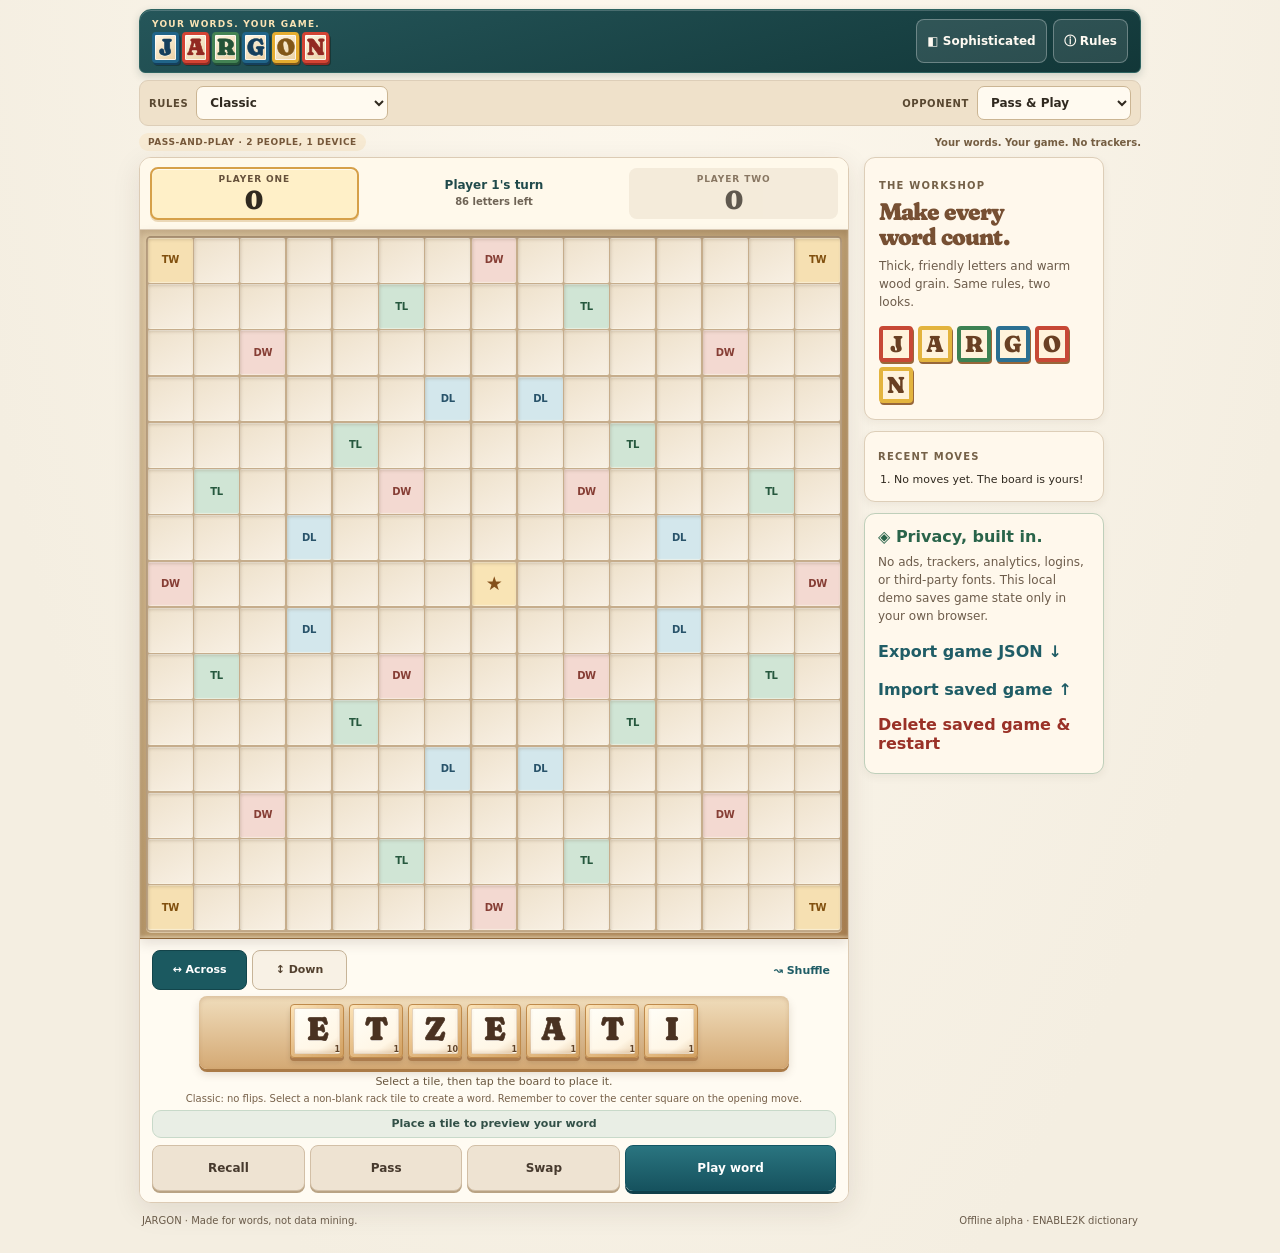
==== commit 2c5512f1: "preview: deploy CI-checked rack reordering and precision recall to playtest" ====
--- a/playtest/index.html
+++ b/playtest/index.html
@@ -452,6 +452,11 @@
   .mode-strip .mode-picker{flex:1 1 0;min-width:0;font-size:0;gap:0;}
   .mode-strip .mode-picker select{width:100%;max-width:100%;min-width:0;font-size:11px;}
 }
+
+/* Deliberate tile touch gestures; zoom remains available over the board itself. */
+#rack .block, #board .sq.occupied:has(.block.placed) {touch-action:none;}
+#rack.rack-drop-target {outline:2px solid var(--teal);outline-offset:2px;border-radius:9px;}
+body.playful #rack.rack-drop-target {outline-color:var(--blue);}
 </style></head>
 <body><div class="shell">
 <header class="top"><div><div class="eyebrow">YOUR WORDS. YOUR GAME.</div><h1 class="brand-wordmark" aria-label="Jargon"><span class="brand-tiles" aria-hidden="true"><span>J</span><span>A</span><span>R</span><span>G</span><span>O</span><span>N</span></span></h1></div><div class="top-actions"><button id="theme" class="icon-button" type="button" aria-label="Switch visual style">◧ <span>Sophisticated</span></button><button id="rules" class="icon-button" type="button">ⓘ Rules</button></div></header>
@@ -170319,14 +170324,14 @@
 });
 
 /* One-finger tile dragging: preview only until release. Tap and keyboard inputs remain unchanged. */
-let tileDrag=null,lastTileDropAt=-1000;
+let tileDrag=null,lastTileDropAt=-1000,suppressedClickOrigin=null,suppressedClickUntil=0;
 function startTileDrag(event,tileId,source){
   if(!event.isPrimary||event.button!==0||state.finished||swapping||pendingBlank)return;
   if(tileDrag)return;
   const tile=state.racks[state.turn].find(t=>t.id===tileId);
   if(!tile)return;
   const startX=event.clientX,startY=event.clientY,origin=event.currentTarget;
-  const drag={pointerId:event.pointerId,tileId,source,origin,startX,startY,active:false,ghost:null,target:null,frame:0,point:null};
+  const drag={pointerId:event.pointerId,tileId,source,origin,startX,startY,active:false,ghost:null,target:null,rackTarget:null,frame:0,point:null};
   if(origin.setPointerCapture){try{origin.setPointerCapture(event.pointerId);}catch(_error){/* Unsupported or invalid pointer: window handlers still cover it. */}}
   tileDrag=drag;
   const locate=(x,y)=>{
@@ -170369,16 +170374,44 @@
       const {x,y}=drag.point;
       if(drag.ghost)drag.ghost.style.transform='translate3d('+(x-20)+'px,'+(y-62)+'px,0) scale(1.12)';
       paintTarget(locate(x,y));
+      const rackHover=document.elementFromPoint(x,y)?.closest('#rack')||null;
+      if(drag.rackTarget!==rackHover){
+        drag.rackTarget?.classList.remove('rack-drop-target');
+        drag.rackTarget=rackHover;
+        rackHover?.classList.add('rack-drop-target');
+      }
     });
   };
   const end=(e)=>{
     if(e.pointerId!==drag.pointerId)return;
     const hit=drag.active?locate(e.clientX,e.clientY):null;
+    const rackDrop=drag.active?document.elementFromPoint(e.clientX,e.clientY)?.closest('#rack'):null;
+    const droppedOn=rackDrop?document.elementFromPoint(e.clientX,e.clientY)?.closest('#rack .block'):null;
     const active=drag.active;
     cleanup();
     if(!active)return; // No delay or change for the normal single-tap path.
     lastTileDropAt=performance.now();
-    if(!hit){say('Drop a tile on an empty square to place it.');return;}
+    suppressedClickOrigin=drag.origin;
+    suppressedClickUntil=lastTileDropAt+300;
+    if(rackDrop){
+      if(source==='board'){
+        const index=draft.findIndex(p=>p.tileId===tileId);
+        if(index<0)return;
+        draft.splice(index,1);selected=null;persist();render();haptic('drop');
+        say('Letter returned to rack.');return;
+      }
+      const slots=state.racks[state.turn];
+      const from=slots.findIndex(t=>t.id===tileId);
+      const targetId=Number(droppedOn?.dataset.tileId);
+      const to=Number.isFinite(targetId)&&targetId>0
+        ?slots.findIndex(t=>t.id===targetId):slots.length-1;
+      if(from>=0&&to>=0&&from!==to){
+        const [moving]=slots.splice(from,1);slots.splice(to,0,moving);
+        selected=null;persist();render();haptic('drop');say('Rack letters rearranged.');
+      }else{render();}
+      return;
+    }
+    if(!hit){say('Drop a tile on an empty square or return it to the rack.');return;}
     if(source==='board'){
       const old=draft.find(p=>p.tileId===tileId);
       if(!old)return;
@@ -170401,6 +170434,7 @@
       try{drag.origin.releasePointerCapture(drag.pointerId);}catch(_error){}
     }
     drag.target?.square.classList.remove('drag-target');
+    drag.rackTarget?.classList.remove('rack-drop-target');
     drag.ghost?.remove();
     drag.origin.classList.remove('tile-drag-origin');
     if(tileDrag===drag)tileDrag=null;
@@ -170433,9 +170467,9 @@
     el.append(marker);
     el.setAttribute('aria-label',el.getAttribute('aria-label')+', active '+(placementDirection==='vertical'?'down':'across')+' placement cursor, tap again to change direction');
   }
-  el.addEventListener('click',()=>{if(performance.now()-lastTileDropAt<300)return;tapSquare(r,c);});if(pending)el.addEventListener('pointerdown',event=>startTileDrag(event,pending.tileId,'board'));board.append(el);}
+  el.addEventListener('click',()=>{if(el===suppressedClickOrigin&&performance.now()<suppressedClickUntil)return;tapSquare(r,c);});if(pending)el.addEventListener('pointerdown',event=>startTileDrag(event,pending.tileId,'board'));board.append(el);}
   if(hadBoardFocus)board.children[activeCell]?.focus({preventScroll:true});
-  const rack=$('rack');rack.replaceChildren();for(const tile of state.racks[state.turn]){if(draft.some(p=>p.tileId===tile.id))continue;const b=block(tile,selected===tile.id?'selected':'');b.dataset.tileId=tile.id;b.addEventListener('pointerdown',event=>startTileDrag(event,tile.id,'rack'));if(flipTile===tile.id)b.classList.add('is-flipping');if(shuffleMotion){b.classList.add('is-shuffling');b.style.setProperty('--tile-index',rack.children.length);}b.setAttribute('role','button');b.setAttribute('tabindex','0');b.setAttribute('aria-label',`${tile.blank?'Blank':tileFace(tile)}, ${tileValue(tile)} points${tile.flipped?', flipped alternate face':''}${selected===tile.id?', selected':''}`);const choose=()=>{haptic('tap');const now=performance.now();const repeat=!swapping&&lastRackTap&&lastRackTap.id===tile.id&&now-lastRackTap.at<400;lastRackTap={id:tile.id,at:now};if(repeat&&autoPlaceTile(tile.id))return;if(swapping){if(!swapIds.has(tile.id))swapIds.add(tile.id);else swapIds.delete(tile.id);say(`${swapIds.size} tile(s) selected to swap. Tap Swap again to confirm.`);}else{
+  const rack=$('rack');rack.replaceChildren();for(const tile of state.racks[state.turn]){if(draft.some(p=>p.tileId===tile.id))continue;const b=block(tile,selected===tile.id?'selected':'');b.dataset.tileId=tile.id;b.setAttribute('aria-keyshortcuts','Alt+ArrowLeft Alt+ArrowRight');b.addEventListener('pointerdown',event=>startTileDrag(event,tile.id,'rack'));if(flipTile===tile.id)b.classList.add('is-flipping');if(shuffleMotion){b.classList.add('is-shuffling');b.style.setProperty('--tile-index',rack.children.length);}b.setAttribute('role','button');b.setAttribute('tabindex','0');b.setAttribute('aria-label',`${tile.blank?'Blank':tileFace(tile)}, ${tileValue(tile)} points${tile.flipped?', flipped alternate face':''}${selected===tile.id?', selected':''}`);const choose=()=>{haptic('tap');const now=performance.now();const repeat=!swapping&&lastRackTap&&lastRackTap.id===tile.id&&now-lastRackTap.at<400;lastRackTap={id:tile.id,at:now};if(repeat&&autoPlaceTile(tile.id))return;if(swapping){if(!swapIds.has(tile.id))swapIds.add(tile.id);else swapIds.delete(tile.id);say(`${swapIds.size} tile(s) selected to swap. Tap Swap again to confirm.`);}else{
     selected=selected===tile.id?null:tile.id;
     if(selected!==null&&cursorTarget){
       const target=cursorTarget;
@@ -170445,7 +170479,17 @@
       }
     }
     say(selected?'Tap a board square to place your letter.':'Select a letter to place.');
-  }render();};b.addEventListener('click',()=>{if(performance.now()-lastTileDropAt<300)return;choose();});b.addEventListener('keydown',e=>{if(e.key==='Enter'||e.key===' '){e.preventDefault();choose();}});if(swapIds.has(tile.id))b.classList.add('selected');rack.append(b);}
+  }render();};b.addEventListener('click',()=>{if(b===suppressedClickOrigin&&performance.now()<suppressedClickUntil)return;choose();});b.addEventListener('keydown',e=>{
+    if(e.altKey&&(e.key==='ArrowLeft'||e.key==='ArrowRight')){
+      e.preventDefault();
+      const slots=state.racks[state.turn],from=slots.findIndex(t=>t.id===tile.id);
+      const to=Math.max(0,Math.min(slots.length-1,from+(e.key==='ArrowLeft'?-1:1)));
+      if(from!==to){const [moving]=slots.splice(from,1);slots.splice(to,0,moving);persist();render();
+        $('rack').querySelector('[data-tile-id="'+tile.id+'"]')?.focus();say('Tile moved to rack position '+(to+1)+'.');}
+      return;
+    }
+    if(e.key==='Enter'||e.key===' '){e.preventDefault();choose();}
+  });if(swapIds.has(tile.id))b.classList.add('selected');rack.append(b);}
   $('history').replaceChildren();const items=state.history.slice(-8).reverse();if(!items.length){const li=document.createElement('li');li.textContent='No moves yet. The board is yours!';$('history').append(li);}for(const m of items){const li=document.createElement('li');li.textContent=`P${m.player+1} ${m.kind==='play'?`${m.words.join(' + ')} · +${m.score}`:m.kind}`;$('history').append(li);}
   $('player1').querySelector('.player-label').textContent=opponentMode==='computer'?'COMPUTER':'PLAYER TWO';
   $('player0').querySelector('.player-label').textContent=opponentMode==='computer'?'YOU':'PLAYER ONE';
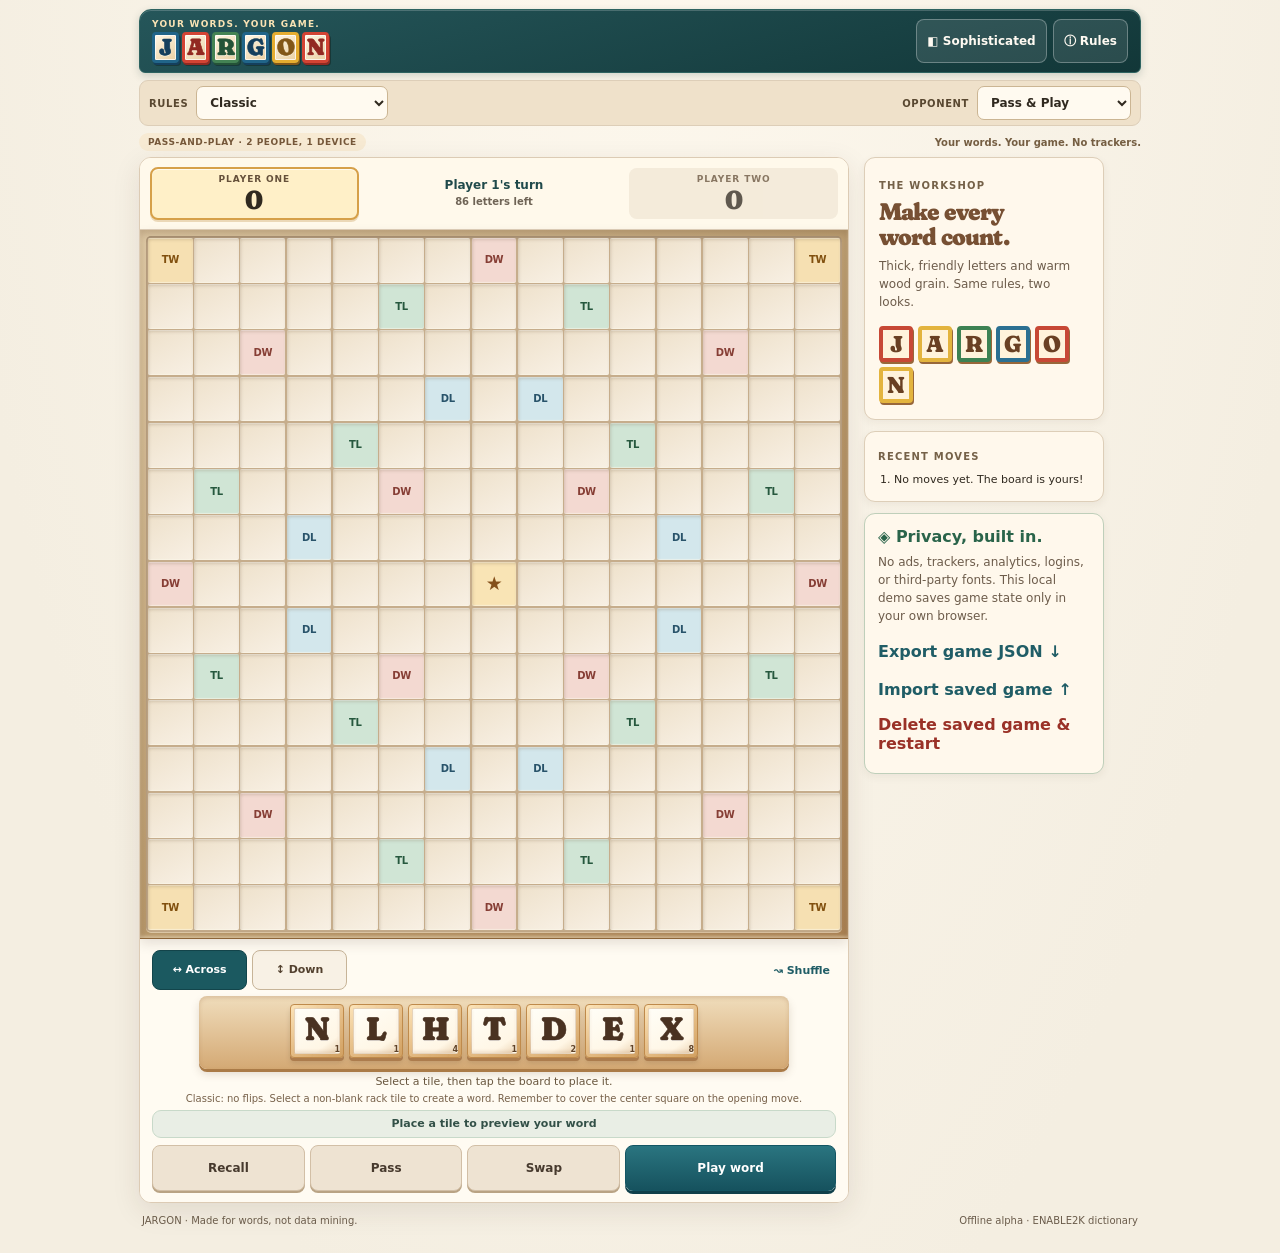
==== commit 32f83bc3: "playtest: fix board collapse on short iPhone in-app browser" ====
--- a/playtest/index.html
+++ b/playtest/index.html
@@ -304,7 +304,8 @@
   .game-layout { grid-template-columns: minmax(0,1fr); justify-items: center; }
   .sidebar { display: none; }
   .intro { display: none; }
-  .game { width: 100%; max-width: min(720px, calc(100dvh - 435px)); }
+  /* Never use viewport HEIGHT as a hard width cap on phones: short in-app browsers collapse the board. */
+  .game { width: 100%; max-width: min(720px, 100%); }
 }
 @media (max-width: 520px) {
   .shell { padding-top: max(6px, env(safe-area-inset-top)); }
@@ -316,7 +317,8 @@
   .mode-picker { font-size: 9px; gap: 5px; }
   .mode-picker select { min-height: 32px; max-width: 170px; font-size: 11px; padding-left: 6px; }
   .mode-note { display: none; }
-  .game { max-width: 100%; }
+  .game-layout { width: 100%; min-width: 0; }
+  .game { width: 100%; min-width: 0; max-width: 100%; }
   .scorebar { padding: 6px; gap: 5px; }
   .player { min-height: 48px; }
   .player strong { font-size: 23px; }
@@ -345,7 +347,8 @@
   .preview-lock-icon { width: 34px; height: 34px; border-width: 4px; font-size: 21px; }
 }
 @media (min-width:521px) and (max-width:1000px) {
-  .game { max-width: min(720px, calc(100dvh - 493px)); }
+  /* Tablets may fit board and controls in one screen, but never shrink below a playable size. */
+  .game { max-width: min(720px, max(320px, calc(100dvh - 493px))); }
 }
 
 .score-pop { position:absolute;z-index:11;pointer-events:none;padding:4px 11px;border-radius:30px;background:#176171;color:#fffdf2;font:900 clamp(16px,4vw,24px)/1.2 var(--display);box-shadow:0 5px 12px #26180e50;transform:translate(-50%,-50%); }
